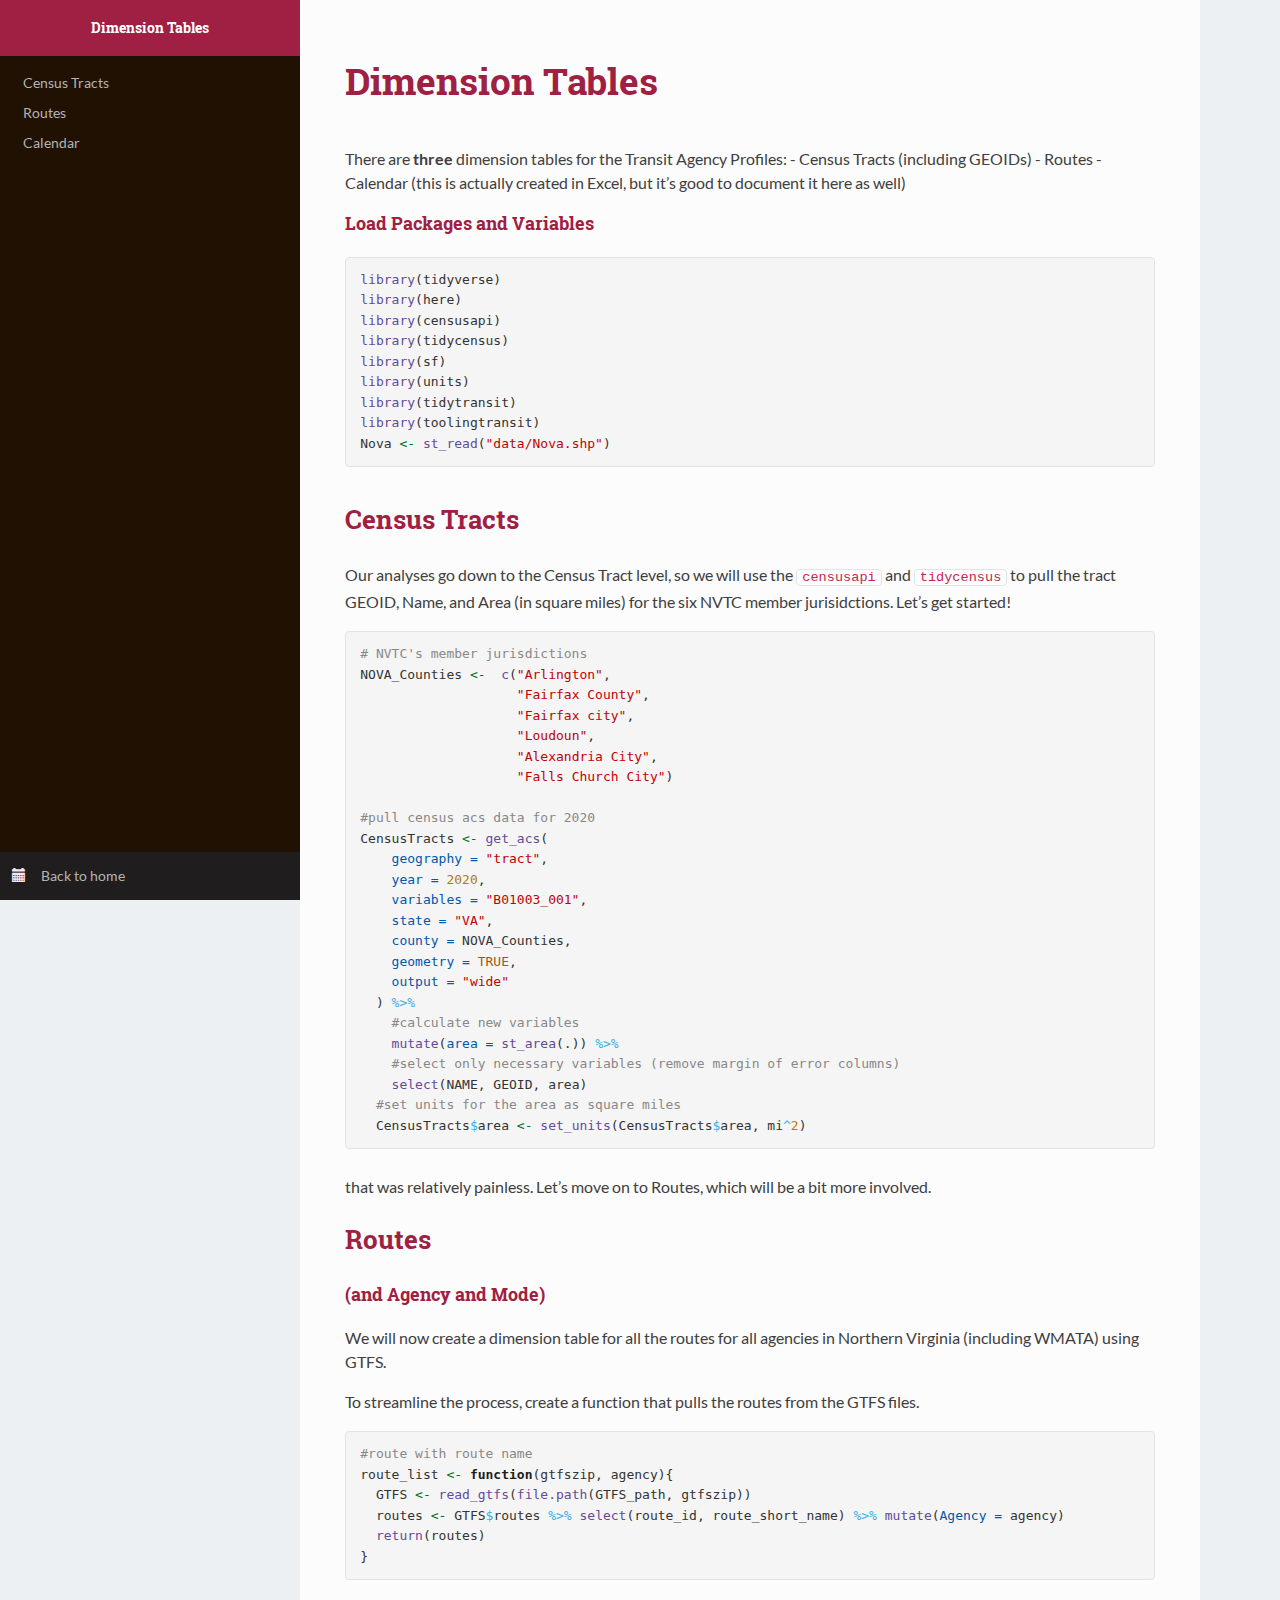
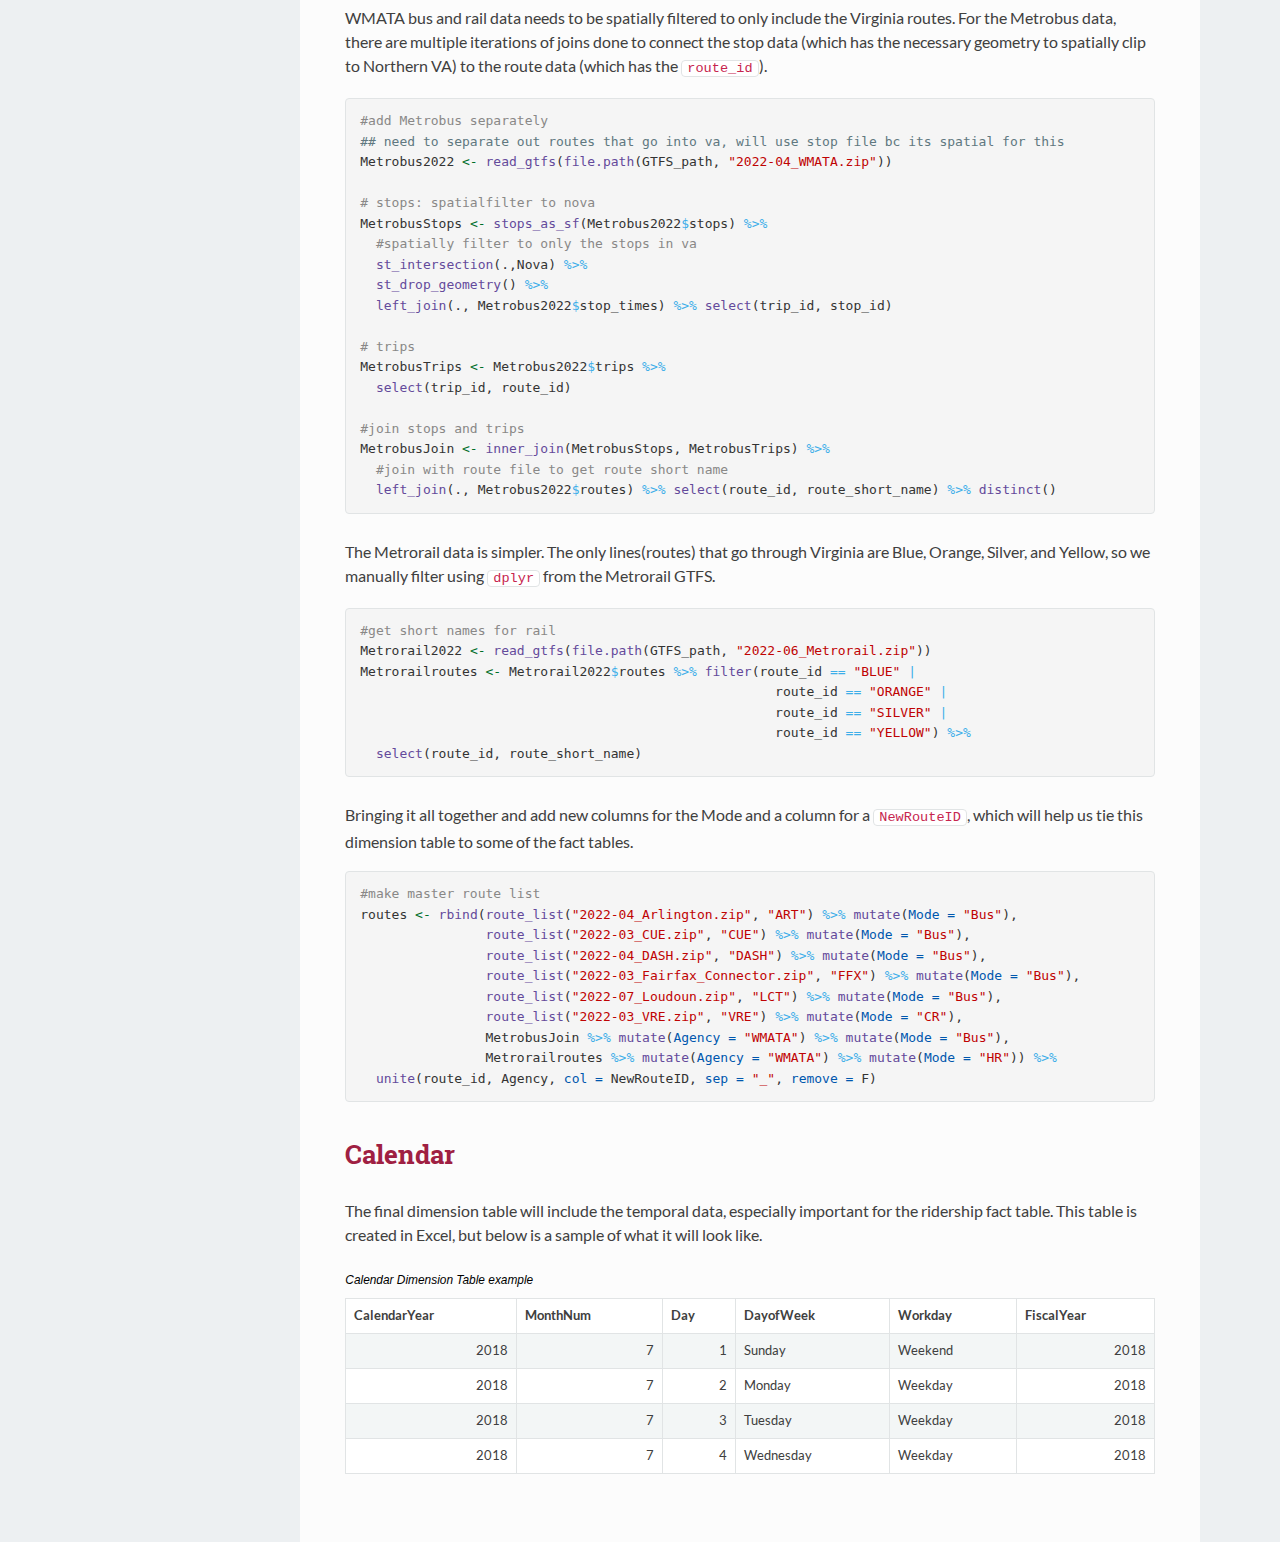
==== docs/Profiles_DimTables.html @ 5d1c33e8 "update documentation for profiles" ====
<!DOCTYPE html>
<html xmlns="http://www.w3.org/1999/xhtml">
  <head>
    <meta charset="utf-8">
    <meta http-equiv="Content-Type" content="text/html; charset=utf-8" />
    <meta name="generator" content="pandoc" />

    
    
    <title>Dimension Tables</title>

        <script src="[data-uri]"></script>
        <script src="[data-uri]"></script>
        <meta name="viewport" content="width=device-width, initial-scale=1" />
        <link href="data:text/css,html%7Bfont%2Dfamily%3Asans%2Dserif%3B%2Dwebkit%2Dtext%2Dsize%2Dadjust%3A100%25%3B%2Dms%2Dtext%2Dsize%2Dadjust%3A100%25%7Dbody%7Bmargin%3A0%7Darticle%2Caside%2Cdetails%2Cfigcaption%2Cfigure%2Cfooter%2Cheader%2Chgroup%2Cmain%2Cmenu%2Cnav%2Csection%2Csummary%7Bdisplay%3Ablock%7Daudio%2Ccanvas%2Cprogress%2Cvideo%7Bdisplay%3Ainline%2Dblock%3Bvertical%2Dalign%3Abaseline%7Daudio%3Anot%28%5Bcontrols%5D%29%7Bdisplay%3Anone%3Bheight%3A0%7D%5Bhidden%5D%2Ctemplate%7Bdisplay%3Anone%7Da%7Bbackground%2Dcolor%3Atransparent%7Da%3Aactive%2Ca%3Ahover%7Boutline%3A0%7Dabbr%5Btitle%5D%7Bborder%2Dbottom%3A1px%20dotted%7Db%2Cstrong%7Bfont%2Dweight%3A700%7Ddfn%7Bfont%2Dstyle%3Aitalic%7Dh1%7Bmargin%3A%2E67em%200%3Bfont%2Dsize%3A2em%7Dmark%7Bcolor%3A%23000%3Bbackground%3A%23ff0%7Dsmall%7Bfont%2Dsize%3A80%25%7Dsub%2Csup%7Bposition%3Arelative%3Bfont%2Dsize%3A75%25%3Bline%2Dheight%3A0%3Bvertical%2Dalign%3Abaseline%7Dsup%7Btop%3A%2D%2E5em%7Dsub%7Bbottom%3A%2D%2E25em%7Dimg%7Bborder%3A0%7Dsvg%3Anot%28%3Aroot%29%7Boverflow%3Ahidden%7Dfigure%7Bmargin%3A1em%2040px%7Dhr%7Bheight%3A0%3B%2Dwebkit%2Dbox%2Dsizing%3Acontent%2Dbox%3B%2Dmoz%2Dbox%2Dsizing%3Acontent%2Dbox%3Bbox%2Dsizing%3Acontent%2Dbox%7Dpre%7Boverflow%3Aauto%7Dcode%2Ckbd%2Cpre%2Csamp%7Bfont%2Dfamily%3Amonospace%2Cmonospace%3Bfont%2Dsize%3A1em%7Dbutton%2Cinput%2Coptgroup%2Cselect%2Ctextarea%7Bmargin%3A0%3Bfont%3Ainherit%3Bcolor%3Ainherit%7Dbutton%7Boverflow%3Avisible%7Dbutton%2Cselect%7Btext%2Dtransform%3Anone%7Dbutton%2Chtml%20input%5Btype%3Dbutton%5D%2Cinput%5Btype%3Dreset%5D%2Cinput%5Btype%3Dsubmit%5D%7B%2Dwebkit%2Dappearance%3Abutton%3Bcursor%3Apointer%7Dbutton%5Bdisabled%5D%2Chtml%20input%5Bdisabled%5D%7Bcursor%3Adefault%7Dbutton%3A%3A%2Dmoz%2Dfocus%2Dinner%2Cinput%3A%3A%2Dmoz%2Dfocus%2Dinner%7Bpadding%3A0%3Bborder%3A0%7Dinput%7Bline%2Dheight%3Anormal%7Dinput%5Btype%3Dcheckbox%5D%2Cinput%5Btype%3Dradio%5D%7B%2Dwebkit%2Dbox%2Dsizing%3Aborder%2Dbox%3B%2Dmoz%2Dbox%2Dsizing%3Aborder%2Dbox%3Bbox%2Dsizing%3Aborder%2Dbox%3Bpadding%3A0%7Dinput%5Btype%3Dnumber%5D%3A%3A%2Dwebkit%2Dinner%2Dspin%2Dbutton%2Cinput%5Btype%3Dnumber%5D%3A%3A%2Dwebkit%2Douter%2Dspin%2Dbutton%7Bheight%3Aauto%7Dinput%5Btype%3Dsearch%5D%7B%2Dwebkit%2Dbox%2Dsizing%3Acontent%2Dbox%3B%2Dmoz%2Dbox%2Dsizing%3Acontent%2Dbox%3Bbox%2Dsizing%3Acontent%2Dbox%3B%2Dwebkit%2Dappearance%3Atextfield%7Dinput%5Btype%3Dsearch%5D%3A%3A%2Dwebkit%2Dsearch%2Dcancel%2Dbutton%2Cinput%5Btype%3Dsearch%5D%3A%3A%2Dwebkit%2Dsearch%2Ddecoration%7B%2Dwebkit%2Dappearance%3Anone%7Dfieldset%7Bpadding%3A%2E35em%20%2E625em%20%2E75em%3Bmargin%3A0%202px%3Bborder%3A1px%20solid%20silver%7Dlegend%7Bpadding%3A0%3Bborder%3A0%7Dtextarea%7Boverflow%3Aauto%7Doptgroup%7Bfont%2Dweight%3A700%7Dtable%7Bborder%2Dspacing%3A0%3Bborder%2Dcollapse%3Acollapse%7Dtd%2Cth%7Bpadding%3A0%7D%40media%20print%7B%2A%2C%3Aafter%2C%3Abefore%7Bcolor%3A%23000%21important%3Btext%2Dshadow%3Anone%21important%3Bbackground%3A0%200%21important%3B%2Dwebkit%2Dbox%2Dshadow%3Anone%21important%3Bbox%2Dshadow%3Anone%21important%7Da%2Ca%3Avisited%7Btext%2Ddecoration%3Aunderline%7Da%5Bhref%5D%3Aafter%7Bcontent%3A%22%20%28%22%20attr%28href%29%20%22%29%22%7Dabbr%5Btitle%5D%3Aafter%7Bcontent%3A%22%20%28%22%20attr%28title%29%20%22%29%22%7Da%5Bhref%5E%3D%22javascript%3A%22%5D%3Aafter%2Ca%5Bhref%5E%3D%22%23%22%5D%3Aafter%7Bcontent%3A%22%22%7Dblockquote%2Cpre%7Bborder%3A1px%20solid%20%23999%3Bpage%2Dbreak%2Dinside%3Aavoid%7Dthead%7Bdisplay%3Atable%2Dheader%2Dgroup%7Dimg%2Ctr%7Bpage%2Dbreak%2Dinside%3Aavoid%7Dimg%7Bmax%2Dwidth%3A100%25%21important%7Dh2%2Ch3%2Cp%7Borphans%3A3%3Bwidows%3A3%7Dh2%2Ch3%7Bpage%2Dbreak%2Dafter%3Aavoid%7D%2Enavbar%7Bdisplay%3Anone%7D%2Ebtn%3E%2Ecaret%2C%2Edropup%3E%2Ebtn%3E%2Ecaret%7Bborder%2Dtop%2Dcolor%3A%23000%21important%7D%2Elabel%7Bborder%3A1px%20solid%20%23000%7D%2Etable%7Bborder%2Dcollapse%3Acollapse%21important%7D%2Etable%20td%2C%2Etable%20th%7Bbackground%2Dcolor%3A%23fff%21important%7D%2Etable%2Dbordered%20td%2C%2Etable%2Dbordered%20th%7Bborder%3A1px%20solid%20%23ddd%21important%7D%7D%40font%2Dface%7Bfont%2Dfamily%3A%27Glyphicons%20Halflings%27%3Bsrc%3Aurl%28data%3Aapplication%2Fvnd%2Ems%2Dfontobject%3Bbase64%2Cn04AAEFNAAACAAIABAAAAAAABQAAAAAAAAABAJABAAAEAExQAAAAAAAAAAIAAAAAAAAAAAEAAAAAAAAAJxJ%[base64]%2FSEdmjKHUbyow8ATBE40IvWA3vTu8LiABDQ%2BpexwUMcm1SMnNryctQSiI1K5ZnbOlXKmnVV5YvRe6RnNMFNCOs1KNVpn6yZhCJkRtVRNzEufeIq7HgSrcx4S8h%2Fv4vnrrKc6oCNxmSk2uKlZQHBii6iKFoH0746ThvkO1kJHlxjrkxs%2BLWORaDQBEtiYJIR5IB9Bi1UyL4Rmr0BNigNkMzlKQmnofBHviqVzUxwdMb3NdCn69hy%2BpRYVKGVS%2F1tnsqv4LL7wCCPZZAZPT4aCShHjHJVNuXbmMrY5LeQaGnvAkXlVrJgKRAUdFjrWEah9XebPeQMj7KS7DIBAFt8ycgC5PLGUOHSE3ErGZCiViNLL5ZARfywnCoZaKQCu6NuFX42AEeKtKUGnr%2FCm2Cy8tpFhBPMW5Fxi4Qm4TkDWh4IWFDClhU2hRWosUWqcKLlgyXB%2BlSHaWaHiWlBAR8SeSgSPCQxdVQgzUixWKSTrIQEbU94viDctkvX%2BVSjJuUmV8L4CXShI11esnp0pjWNZIyxKHS4wVQ2ime1P4RnhvGw0aDN1OLAXGERsB7buFpFGGBAre4QEQR0HOIO5oYH305G%2BKspT%2FFupEGGafCCwxSe6ZUa%2B073rXHnNdVXE6eWvibUS27XtRzkH838mYLMBmYysZTM0EM3A1fbpCBYFccN1B%2FEnCYu%2FTgCGmr7bMh8GfYL%2BBfcLvB0gRagC09w9elfldaIy%2FhNCBLRgBgtCC7jAF63wLSMAfbfAlEggYU0bUA7ACCJmTDpEmJtI78w4%2FBO7dN7JR7J7ZvbYaUbaILSQsRBiF3HGk5fEg6p9unwLvn98r%2BvnsV%2B372uf1xBLq4qU%2F45fTuqaAP%2BpssmCCCTF0mhEow8ZXZOS8D7Q85JsxZ%2BAzok7B7O%2Ff6J8AzYBySZQB%2FQHYUSA%2BEeQhEWiS6AIQzgcsDiER4MjgMBAWDV4AgQ3g1eBgIdweCQmCjJEMkJ%2BPKRWyFHHmg1Wi%2F6xzUgA0LREoKJChwnQa9B%2B5RQZRB3IlBlkAnxyQNaANwHMowzlYSMCBgnbpzvqpl0iTJNCQidDI9ZrSYNIRBhHtUa5YHMHxyGEik9hDE0AKj72AbTCaxtHPUaKZdAZSnQTyjGqGLsmBStCejApUhg4uBMU6mATujEl%2BKdDPbI6Ag4vLr%2BhjY6lbjBeoLKnZl0UZgRX8gTySOeynZVz1wOq7e1hFGYIq%2BMhrGxDLak0PrwYzSXtcuyhXEhwOYofiW%2BEcI%2Fjw8P6IY6ed%2BetAbuqKp5QIapT77LnAe505lMuqL79a0ut4rWexzFttsOsLDy7zvtQzcq3U1qabe7tB0wHWVXji%2BzDbo8x8HyIRUbXnwUcklFv51fvTymiV%2BMXLSmGH9d9%2BaXpD5X6lao41anWGig7IwIdnoBY2ht%2FpO9mClLo4NdXHAsefqWUKlXJkbqPOFhMoR4aiA1BXqhRNbB2Xwi%2B7u%2FjpAoOpKJ0UX24EsrzMfHXViakCNcKjBxuQX8BO0ZqjJ3xXzf%2B61t2VXOSgJ8xu65QKgtN6FibPmPYsXbJRHHqbgATcSZxBqGiDiU4NNNsYBsKD0MIP%2FOfKnlk%2FLkaid%[base64]%2FgFtuW0wR4cgd%2BZKesSV7QkNE2kw6AV4hoIuC02LGmTomyf8PiO6CZzOTLTPQ%2BHW06H%2Btx%2BbQ8LmDYg1pTFrp2oJXgkZTyeRJZM0C8aE2LpFrNVDuhARsN543%2FFV6klQ6Tv1OoZGXLv0igKrl%2FCmJxRmX7JJbJ998VSIPQRyDBICzl4JJlYHbdql30NvYcOuZ7a10uWRrgoieOdgIm4rlq6vNOQBuqESLbXG5lzdJGHw2m0sDYmODXbYGTfSTGRKpssTO95fothJCjUGQgEL4yKoGAF%2F0SrpUDNn8CBgBcSDQByAeNkCXp4S4Ro2Xh4OeaGRgR66PVOsU8bc6TR5%[base64]%2F1SgRCJ1dk4UdBT7OoyuNgLs0oCd8RnrEIb6QdMxT2QjD4zMrJkfgx5aDMcA4orsTtKCqWb%2FVeyceqa5OGSmB28YwH4rFbkQaLoUN8OQQYnD3w2eXpI4ScQfbCUZiJ4yMOIKLyyTc7BQ4uXUw6Ee6%2FxM%2B4Y67ngNBknxIPwuppgIhFcwJyr6EIj%2BLzNj%2FmfR2vhhRlx0BILZoAYruF0caWQ7YxO66UmeguDREAFHYuC7HJviRgVO6ruJH59h%2FC%2FPkgSle8xNzZJULLWq9JMDTE2fjGE146a1Us6PZDGYle6ldWRqn%2FpdpgHKNGrGIdkRK%2BKPETT9nKT6kLyDI8xd9A1FgWmXWRAIHwZ37WyZHOVyCadJEmMVz0MadMjDrPho%2BEIochkVC2xgGiwwsQ6DMv2P7UXqT4x7CdcYGId2BJQQa85EQKmCmwcRejQ9Bm4oATENFPkxPXILHpMPUyWTI5rjNOsIlmEeMbcOCEqInpXACYQ9DDxmFo9vcmsDblcMtg4tqBerNngkIKaFJmrQAPnq1dEzsMXcwjcHdfdCibcAxxA%2Bq%2Fj9m3LM%2FO7WJka4tSidVCjsvo2lQ%2F2ewyoYyXwAYyr2PlRoR5MpgVmSUIrM3PQxXPbgjBOaDQFIyFMJvx3Pc5RSYj12ySVF9fwFPQu2e2KWVoL9q3Ayv3IzpGHUdvdPdrNUdicjsTQ2ISy7QU3DrEytIjvbzJnAkmANXjAFERA0MUoPF3%2F5KFmW14bBNOhwircYgMqoDpUMcDtCmBE82QM2YtdjVLB4kBuKho%2FbcwQdeboqfQartuU3CsCf%2BcXkgYAqp%2F0Ee3RorAZt0AvvOCSI4JICIlGlsV0bsSid%2FNIEALAAzb6HAgyWHBps6xAOwkJIGcB82CxRQq4sJf3FzA70A%2BTRqcqjEMETCoez3mkPcpnoALs0ugJY8kQwrC%[base64]%2FWDHA60cYFaI%2FPjpzquUqdaYGcIq%2BmLez3WLFFCtNBN2QJcrlcoELgiPku5R5dSlJFaCEqEZle1AQzAKC%2B1SotMcBNyQUFuRHRF6OlimSBgjZeTBCwLyc6A%2BP%2FoFRchXTz5ADknYJHxzrJ5pGuIKRQISU6WyKTBBjD8WozmVYWIsto1AS5rxzKlvJu4E%2FvwOiKxRtCWsDM%2BeTHUrmwrCK5BIfMzGkD%2B0Fk5LzBs0jMYXktNDblB06LMNJ09U8pzSLmo14MS0OMjcdrZ31pyQqxJJpRImlSvfYAK8inkYU52QY2FPEVsjoWewpwhRp5yAuNpkqhdb7ku9Seefl2D0B8SMTFD90xi4CSOwwZy9IKkpMtI3FmFUg3%2FkFutpQGNc3pCR7gvC4sgwbupDu3DyEN%2BW6YGLNM21jpB49irxy9BSlHrVDlnihGKHwPrbVFtc%2Bh1rVQKZduxIyojccZIIcOCmhEnC7UkY68WXKQgLi2JCDQkQWJRQuk60hZp0D3rtCTINSeY9Ej2kIKYfGxwOs4j9qMM7fYZiipzgcf7TamnehqdhsiMiCawXnz4xAbyCkLAx5EGbo3Ax1u3dUIKnTxIaxwQTHehPl3V491H0%2BbC5zgpGz7Io%2BmjdhKlPJ01EeMpM7UsRJMi1nGjmJg35i6bQBAAxjO%2FENJubU2mg3ONySEoWklCwdABETcs7ck3jgiuU9pcKKpbgn%2B3YlzV1FzIkB6pmEDOSSyDfPPlQskznctFji0kpgZjW5RZe6x9kYT4KJcXg0bNiCyif%2BpZACCyRMmYsfiKmN9tSO65F0R2OO6ytlEhY5Sj6uRKfFxw0ijJaAx%2Fk3QgnAFSq27%2F2i4GEBA%2BUvTJKK%2F9eISNvG46Em5RZfjTYLdeD8kdXHyrwId%2FDQZUaMCY4gGbke2C8vfjgV%2FY9kkRQOJIn%2FxM9INZSpiBnqX0Q9GlQPpPKAyO5y%2BW5NMPSRdBCUlmuxl40ZfMCnf2Cp044uI9WLFtCi4YVxKjuRCOBWIb4XbIsGdbo4qtMQnNOQz4XDSui7W%2FN6l54qOynCqD3DpWQ%2BmpD7C40D8BZEWGJX3tlAaZBMj1yjvDYKwCJBa201u6nBKE5UE%2B7QSEhCwrXfbRZylAaAkplhBWX50dumrElePyNMRYUrC99UmcSSNgImhFhDI4BXjMtiqkgizUGCrZ8iwFxU6fQ8GEHCFdLewwxYWxgScAYMdMLmcZR6b7rZl95eQVDGVoUKcRMM1ixXQtXNkBETZkVVPg8LoSrdetHzkuM7DjZRHP02tCxA1fmkXKF3VzfN1pc1cv%2F8lbTIkkYpqKM9VOhp65ktYk%2BQ46myFWBapDfyWUCnsnI00QTBQmuFjMZTcd0V2NQ768Fhpby04k2IzNR1wKabuGJqYWwSly6ocMFGTeeI%2BejsWDYgEvr66QgqdcIbFYDNgsm0x9UHY6SCd5%2B7tpsLpKdvhahIDyYmEJQCqMqtCF6UlrE5GXRmbu%[base64]%2FiOmsLtHSWNUWEGk9hScMPShasUA1AcHOtRZlqMeQ0OzYS9vQvYUjOLrzP07BUAFikcJNMi7gIxEw4pL1G54TcmmmoAQ5s7TGWErJZ2Io4yQ0ljRYhL8H5e62oDtLF8aDpnIvZ5R3GWJyAugdiiJW9hQAVTsnCBHhwu7rkBlBX6r3b7ejEY0k5GGeyKv66v%2B6dg7mcJTrWHbtMywbedYqCQ0FPwoytmSWsL8WTtChZCKKzEF7vP6De4x2BJkkniMgSdWhbeBSLtJZR9CTHetK1xb34AYIJ37OegYIoPVbXgJ%2FqDQK%2BbfCtxQRVKQu77WzOoM6SGL7MaZwCGJVk46aImai9fmam%2BWpHG%2B0BtQPWUgZ7RIAlPq6lkECUhZQ2gqWkMYKcYMYaIc4gYCDFHYa2d1nzp3%2BJ1eCBay8IYZ0wQRKGAqvCuZ%2FUgbQPyllosq%2BXtfKIZOzmeJqRazpmmoP%2F76YfkjzV2NlXTDSBYB04SVlNQsFTbGPk1t%2FI4Jktu0XSgifO2ozFOiwd%2F0SssJDn0dn4xqk4GDTTKX73%2FwQyBLdqgJ%2BWx6AQaba3BA9CKEzjtQYIfAsiYamapq80LAamYjinlKXUkxdpIDk0puXUEYzSalfRibAeDAKpNiqQ0FTwoxuGYzRnisyTotdVTclis1LHRQCy%2FqqL8oUaQzWRxilq5Mi0IJGtMY02cGLD69vGjkj3p6pGePKI8bkBv5evq8SjjyU04vJR2cQXQwSJyoinDsUJHCQ50jrFTT7yRdbdYQMB3MYCb6uBzJ9ewhXYPAIZSXfeEQBZZ3GPN3Nbhh%2FwkvAJLXnQMdi5NYYZ5GHE400GS5rXkOZSQsdZgIbzRnF9ueLnsfQ47wHAsirITnTlkCcuWWIUhJSbpM3wWhXNHvt2xUsKKMpdBSbJnBMcihkoDqAd1Zml%2FR4yrzow1Q2A5G%2Bkzo%2FRhRxQS2lCSDRV8LlYLBOOoo1bF4jwJAwKMK1tWLHlu9i0j4Ig8qVm6wE1DxXwAwQwsaBWUg2pOOol2dHxyt6npwJEdLDDVYyRc2D0HbcbLUJQj8gPevQBUBOUHXPrsAPBERICpnYESeu2OHotpXQxRGlCCtLdIsu23MhZVEoJg8Qumj%2FUMMc34IBqTKLDTp76WzL%2FdMjCxK7MjhiGjeYAC%2Fkj%2FjY%2FRde7hpSM1xChrog6yZ7OWTuD56xBJnGFE%2BpT2ElSyCnJcwVzCjkqeNLfMEJqKW0G7OFIp0G%2B9mh50I9o8k1tpCY0xYqFNIALgIfc2me4n1bmJnRZ89oepgLPT0NTMLNZsvSCZAc3TXaNB07vail36%2FdBySis4m9%2FDR8izaLJW6bWCkVgm5T%2Bius3ZXq4xI%2BGnbveLbdRwF2mNtsrE0JjYc1AXknCOrLSu7Te%2Fr4dPYMCl5qtiHNTn%2BTPbh1jCBHH%2BdMJNhwNgs3nT%2BOhQoQ0vYif56BMG6WowAcHR3DjQolxLzyVekHj00PBAaW7IIAF1EF%2BuRIWyXjQMAs2chdpaKPNaB%2BkSezYt0%2BCA04sOg5vx8Fr7Ofa9sUv87h7SLAUFSzbetCCZ9pmyLt6l6%2FTzoA1%2FZBG9bIUVHLAbi%2FkdBFgYGyGwRQGBpkqCEg2ah9UD6EedEcEL3j4y0BQQCiExEnocA3SZboh%2Bepgd3YsOkHskZwPuQ5OoyA0fTA5AXrHcUOQF%2BzkJHIA7PwCDk1gGVmGUZSSoPhNf%2BTklauz98QofOlCIQ%2FtCD4dosHYPqtPCXB3agggQQIqQJsSkB%2Bqn0rkQ1toJjON%2FOtCIB9RYv3PqRA4C4U68ZMlZn6BdgEvi2ziU%2BTQ6NIw3ej%2BAtDwMGEZk7e2IjxUWKdAxyaw9OCwSmeADTPPleyk6UhGDNXQb%2B%2BW6Uk4q6F7%2Frg6WVTo82IoCxSIsFDrav4EPHphD3u4hR53WKVvYZUwNCCeM4PMBWzK%2BEfIthZOkuAwPo5C5jgoZgn6dUdvx5rIDmd58cXXdKNfw3l%2BwM2UjgrDJeQHhbD7HW2QDoZMCujgIUkk5Fg8VCsdyjOtnGRx8wgKRPZN5dR0zPUyfGZFVihbFRniXZFOZGKPnEQzU3AnD1KfR6weHW2XS6KbPJxUkOTZsAB9vTVp3Le1F8q5l%2BDMcLiIq78jxAImD2pGFw0VHfRatScGlK6SMu8leTmhUSMy8Uhdd6xBiH3Gdman4tjQGLboJfqz6fL2WKHTmrfsKZRYX6BTDjDldKMosaSTLdQS7oDisJNqAUhw1PfTlnacCO8vl8706Km1FROgLDmudzxg%2BEWTiArtHgLsRrAXYWdB0NmToNCJdKm0KWycZQqb%2BMw76Qy29iQ5up%2FX7oyw8QZ75kP5F6iJAJz6KCmqxz8fEa%2FxnsMYcIO%2FvEkGRuMckhr4rIeLrKaXnmIzlNLxbFspOphkcnJdnz%2FChp%2FVlpj2P7jJQmQRwGnltkTV5dbF9fE3%2FfxoSqTROgq9wFUlbuYzYcasE0ouzBo%2BdDCDzxKAfhbAZYxQiHrLzV2iVexnDX%2FQnT1fsT%2Fxuhu1ui5qIytgbGmRoQkeQooO8eJNNZsf0iALur8QxZFH0nCMnjerYQqG1pIfjyVZWxhVRznmmfLG00BcBWJE6hzQWRyFknuJnXuk8A5FRDCulwrWASSNoBtR%2BCtGdkPwYN2o7DOw%2FVGlCZPusRBFXODQdUM5zeHDIVuAJBLqbO%2Ff9Qua%2BpDqEPk230Sob9lEZ8BHiCorjVghuI0lI4JDgHGRDD%2FprQ84B1pVGkIpVUAHCG%2Biz3Bn3qm2AVrYcYWhock4jso5%2BJ7HfHVj4WMIQdGctq3psBCVVzupQOEioBGA2Bk%2BUILT7%2BVoX5mdxxA5fS42gISQVi%2FHTzrgMxu0fY6hE1ocUwwbsbWcezrY2n6S8%2F6cxXkOH4prpmPuFoikTzY7T85C4T2XYlbxLglSv2uLCgFv8Quk%2FwdesUdWPeHYIH0R729JIisN9Apdd4eB10aqwXrPt%2BSu9mA8k8n1sjMwnfsfF2j3jMUzXepSHmZ%2FBfqXvzgUNQQWOXO8YEuFBh4QTYCkOAPxywpYu1VxiDyJmKVcmJPGWk%2Fgc3Pov02StyYDahwmzw3E1gYC9wkupyWfDqDSUMpCTH5e5N8B%2F%2FlHiMuIkTNw4USHrJU67bjXGqNav6PBuQSoqTxc8avHoGmvqNtXzIaoyMIQIiiUHIM64cXieouplhNYln7qgc4wBVAYR104kO%2BCvKqsg4yIUlFNThVUAKZxZt1XA34h3TCUUiXVkZ0w8Hh2R0Z5L0b4LZvPd%2Fp1gi%2F07h8qfwHrByuSxglc9cI4QIg2oqvC%2Fqm0i7tjPLTgDhoWTAKDO2ONW5oe%2B%2FeKB9vZB8K6C25yCZ9RFVMnb6NRdRjyVK57CHHSkJBfnM2%2Fj4ODUwRkqrtBBCrDsDpt8jhZdXoy%2F1BCqw3sSGhgGGy0a5Jw6BP%2FTExoCmNFYjZl248A0osgPyGEmRA%2BfAsqPVaNAfytu0vuQJ7rk3J4kTDTR2AlCHJ5cls26opZM4w3jMULh2YXKpcqGBtuleAlOZnaZGbD6DHzMd6i2oFeJ8z9XYmalg1Szd%2FocZDc1C7Y6vcALJz2lYnTXiWEr2wawtoR4g3jvWUU2Ngjd1cewtFzEvM1NiHZPeLlIXFbBPawxNgMwwAlyNSuGF3zizVeOoC9bag1qRAQKQE%2FEZBWC2J8mnXAN2aTBboZ7HewnObE8CwROudZHmUM5oZ%2FUgd%2FJZQK8lvAm43uDRAbyW8gZ%2BZGq0EVerVGUKUSm%2FIdn8AQHdR4m7bue88WBwft9mSCeMOt1ncBwziOmJYI2ZR7ewNMPiCugmSsE4EyQ%2BQATJG6qORMGd4snEzc6B4shPIo4G1T7PgSm8PY5eUkPdF8JZ0VBtadbHXoJgnEhZQaODPj2gpODKJY5Yp4DOsLBFxWbvXN755KWylJm%2BoOd4zEL9Hpubuy2gyyfxh8oEfFutnYWdfB8PdESLWYvSqbElP9qo3u6KTmkhoacDauMNNjj0oy40DFV7Ql0aZj77xfGl7TJNHnIwgqOkenruYYNo6h724%2BzUQ7%2BvkCpZB%2BpGA562hYQiDxHVWOq0oDQl%2FQsoiY%2BcuI7iWq%2FZIBtHcXJ7kks%2Bh2fCNUPA82BzjnqktNts%2BRLdk1VSu%2BtqEn7QZCCsvEqk6FkfiOYkrsw092J8jsfIuEKypNjLxrKA9kiA19mxBD2suxQKCzwXGws7kEJvlhUiV9tArLIdZW0IORcxEzdzKmjtFhsjKy%2F44XYXdI5noQoRcvjZ1RMPACRqYg2V1%2BOwOepcOknRLLFdYgTkT5UApt%2FJhLM3jeFYprZV%2BZow2g8fP%2BU68hkKFWJj2yBbKqsrp25xkZX1DAjUw52IMYWaOhab8Kp05VrdNftqwRrymWF4OQSjbdfzmRZirK8FMJELEgER2PHjEAN9pGfLhCUiTJFbd5LBkOBMaxLr%2FA1SY9dXFz4RjzoU9ExfJCmx%2FI9FKEGT3n2cmzl2X42L3Jh%2BAbQq6sA%2BSs1kitoa4TAYgKHaoybHUDJ51oETdeI%2F9ThSmjWGkyLi5QAGWhL0BG1UsTyRGRJOldKBrYJeB8ljLJHfATWTEQBXBDnQexOHTB%2BUn44zExFE4vLytcu5NwpWrUxO%2F0ZICUGM7hGABXym0V6ZvDST0E370St9MIWQOTWngeoQHUTdCJUP04spMBMS8LSker9cReVQkULFDIZDFPrhTzBl6sed9wcZQTbL%2BBDqMyaN3RJPh%2Fanbx%2BIv%2BqgQdAa3M9Z5JmvYlh4qop%2BHo1F1W5gbOE9YKLgAnWytXElU4G8GtW47lhgFE6gaSs%2Bgs37sFvi0PPVvA5dnCBgILTwoKd%2F%2BDoL9F6inlM7H4rOTzD79KJgKlZO%2FZgt22UsKhrAaXU5ZcLrAglTVKJEmNJvORGN1vqrcfSMizfpsgbIe9zno%2BgBoKVXgIL%2FVI8dB1O5o%2FR3Suez%2FgD7M781ShjKpIIORM%2FnxG%2BjjhhgPwsn2IoXsPGPqYHXA63zJ07M2GPEykQwJBYLK808qYxuIew4frk52nhCsnCYmXiR6CuapvE1IwRB4%2FQftDbEn%2BAucIr1oxrLabRj9q4ae0%2BfXkHnteAJwXRbVkR0mctVSwEbqhJiMSZUp9DNbEDMmjX22m3ABpkrPQQTP3S1sib5pD2VRKRd%2BeNAjLYyT0hGrdjWJZy24OYXRoWQAIhGBZRxuBFMjjZQhpgrWo8SiFYbojcHO8V5DyscJpLTHyx9Fimassyo5U6WNtquUMYgccaHY5amgR3PQzq3ToNM5ABnoB9kuxsebqmYZm0R9qxJbFXCQ1UPyFIbxoUraTJFDpCk0Wk9GaYJKz%2F6oHwEP0Q14lMtlddQsOAU9zlYdMVHiT7RQP3XCmWYDcHCGbVRHGnHuwzScA0BaSBOGkz3lM8CArjrBsyEoV6Ys4qgDK3ykQQPZ3hCRGNXQTNNXbEb6tDiTDLKOyMzRhCFT%2BmAUmiYbV3YQVqFVp9dorv%2BTsLeCykS2b5yyu8AV7IS9cxcL8z4Kfwp%2BxJyYLv1OsxQCZwTB4a8BZ%2F5EdxTBJthApqyfd9u3ifr%2FWILTqq5VqgwMT9SOxbSGWLQJUUWCVi4k9tho9nEsbUh7U6NUsLmkYFXOhZ0kmamaJLRNJzSj%2Fqn4Mso6zb6iLLBXoaZ6AqeWCjHQm2lztnejYYM2eubnpBdKVLORZhudH3JF1waBJKA9%2BW8EhMj3Kzf0L4vi4k6RoHh3Z5YgmSZmk6ns4fjScjAoL8GoOECgqgYEBYUGFVO4FUv4%2FYtowhEmTs0vrvlD%2FCrisnoBNDAcUi%2FteY7OctFlmARQzjOItrrlKuPO6E2Ox93L4O%2F4DcgV%2FdZ7qR3VBwVQxP1GCieA4RIpweYJ5FoYrHxqRBdJjnqbsikA2Ictbb8vE1GYIo9dacK0REgDX4smy6GAkxlH1yCGGsk%2BtgiDhNKuKu3yNrMdxafmKTF632F8Vx4BNK57GvlFisrkjN9WDAtjsWA0ENT2e2nETUb%2Fn7qwhvGnrHuf5bX6Vh%2Fn3xffU3PeHdR%2BFA92i6ufT3AlyAREoNDh6chiMWTvjKjHDeRhOa9YkOQRq1vQXEMppAQVwHCuIcV2g5rBn6GmZZpTR7vnSD6ZmhdSl176gqKTXu5E%2BYbfL0adwNtHP7dT7t7b46DVZIkzaRJOM%2BS6KcrzYVg%2BT3wSRFRQashjfU18NutrKa%2F7PXbtuJvpIjbgPeqd%2BpjmRw6YKpnANFSQcpzTZgpSNJ6J7uiagAbir%2F8tNXJ%2FOsOnRh6iuIexxrmkIneAgz8QoLmiaJ8sLQrELVK2yn3wOHp57BAZJhDZjTBzyoRAuuZ4eoxHruY1pSb7qq79cIeAdOwin4GdgMeIMHeG%2BFZWYaiUQQyC5b50zKjYw97dFjAeY2I4Bnl105Iku1y0lMA1ZHolLx19uZnRdILcXKlZGQx%2FGdEqSsMRU1BIrFqRcV1qQOOHyxOLXEGcbRtAEsuAC2V4K3p5mFJ22IDWaEkk9ttf5Izb2LkD1MnrSwztXmmD%2FQi%2FEmVEFBfiKGmftsPwVaIoZanlKndMZsIBOskFYpDOq3QUs9aSbAAtL5Dbokus2G4%2FasthNMK5UQKCOhU97oaOYNGsTah%2BjfCKsZnTRn5TbhFX8ghg8CBYt%2FBjeYYYUrtUZ5jVij%2Fop7V5SsbA4mYTOwZ46hqdpbB6Qvq3AS2HHNkC15pTDIcDNGsMPXaBidXYPHc6PJAkRh29Vx8KcgX46LoUQBhRM%2B3SW6Opll%2FwgxxsPgKJKzr5QCmwkUxNbeg6Wj34SUnEzOemSuvS2OetRCO8Tyy%2BQbSKVJcqkia%2BGvDefFwMOmgnD7h81TUtMn%2BmRpyJJ349HhAnoWFTejhpYTL9G8N2nVg1qkXBeoS9Nw2fB27t7trm7d%2FQK7Cr4uoCeOQ7%2F8JfKT77KiDzLImESHw%2F0wf73QeHu74hxv7uihi4fTX%2BXEwAyQG3264dwv17aJ5N335Vt9sdrAXhPOAv8JFvzqyYXwfx8WYJaef1gMl98JRFyl5Mv5Uo%2FoVH5ww5OzLFsiTPDns7fS6EURSSWd%2F92BxMYQ8sBaH%2Bj%2BwthQPdVgDGpTfi%2BJQIWMD8xKqULliRH01rTeyF8x8q%2FGBEEEBrAJMPf25UQwi0b8tmqRXY7kIvNkzrkvRWLnxoGYEJsz8u4oOyMp8cHyaybb1HdMCaLApUE%2B%2F7xLIZGP6H9xuSEXp1zLIdjk5nBaMuV%2FyTDRRP8Y2ww5RO6d2D94o%2B6ucWIqUAvgHIHXhZsmDhjVLczmZ3ca0Cb3PpKwt2UtHVQ0BgFJsqqTsnzZPlKahRUkEu4qmkJt%2Bkqdae76ViWe3STan69yaF9%2BfESD2lcQshLHWVu4ovItXxO69bqC5p1nZLvI8NdQB9s9UNaJGlQ5mG947ipdDA0eTIw%2FA1zEdjWquIsQXXGIVEH0thC5M%2BW9pZe7IhAVnPJkYCCXN5a32HjN6nsvokEqRS44tGIs7s2LVTvcrHAF%2BRVmI8L4HUYk4x%2B67AxSMJKqCg8zrGOgvK9kNMdDrNiUtSWuHFpC8%2Fp5qIQrEo%2FH%2B1l%2F0cAwQ2nKmpWxKcMIuHY44Y6DlkpO48tRuUGBWT0FyHwSKO72Ud%2BtJUfdaZ4CWNijzZtlRa8%2BCkmO%2FEwHYfPZFU%2FhzjFWH7vnzHRMo%2BaF9u8qHSAiEkA2HjoNQPEwHsDKOt6hOoK3Ce%2F%2B%2F9boMWDa44I6FrQhdgS7OnNaSzwxWKZMcyHi6LN4WC6sSj0qm2PSOGBTvDs%2FGWJS6SwEN%2FULwpb4LQo9fYjUfSXRwZkynUazlSpvX9e%2BG2zor8l%2BYaMxSEomDdLHGcD6YVQPegTaA74H8%2BV4WvJkFUrjMLGLlvSZQWvi8%2FQA7yzQ8GPno%2F%2F5SJHRP%2FOqKObPCo81s%2F%2B6WgLqykYpGAgQZhVDEBPXWgU%2FWzFZjKUhSFInufPRiMAUULC6T11yL45ZrRoB4DzOyJShKXaAJIBS9wzLYIoCEcJKQW8GVCx4fihqJ6mshBUXSw3wWVj3grrHQlGNGhIDNNzsxQ3M%2BGWn6ASobIWC%2BLbYOC6UpahVO13Zs2zOzZC8z7FmA05JhUGyBsF4tsG0drcggIFzgg%2Fkpf3%2BCnAXKiMgIE8Jk%2FMhpkc8DUJEUzDSnWlQFme3d0sHZDrg7LavtsEX3cHwjCYA17pMTfx8Ajw9hHscN67hyo%2BRJQ4458RmPywXykkVcW688oVUrQhahpPRvTWPnuI0B%2BSkQu7dCyvLRyFYlC1LG1gRCIvn3rwQeINzZQC2KXq31FaR9UmVV2QeGVqBHjmE%2BVMd3b1fhCynD0pQNhCG6%2FWCDbKPyE7NRQzL3BzQAJ0g09aUzcQA6mUp9iZFK6Sbp%2FYbHjo%2B%2B7%2FWj8S4YNa%2BZdqAw1hDrKWFXv9%2BzaXpf8ZTDSbiqsxnwN%2FCzK5tPkOr4tRh2kY3Bn9JtalbIOI4b3F7F1vPQMfoDcdxMS8CW9m%2FNCW%2FHILTUVWQIPiD0j1A6bo8vsv6P1hCESl2abrSJWDrq5sSzUpwoxaCU9FtJyYH4QFMxDBpkkBR6kn0LMPO%2B5EJ7Z6bCiRoPedRZ%2FP0SSdii7ZnPAtVwwHUidcdyspwncz5uq6vvm4IEDbJVLUFCn%2FLvIHfooUBTkFO130FC7CmmcrKdgDJcid9mvVzsDSibOoXtIf9k6ABle3PmIxejodc4aob0QKS432srrCMndbfD454q52V01G4q913mC5HOsTzWF4h2No1av1VbcUgWAqyoZl%2B11PoFYnNv2HwAODeNRkHj%2B8SF1fcvVBu6MrehHAZK1Gm69ICcTKizykHgGFx7QdowTVAsYEF2tVc0Z6wLryz2FI1sc5By2znJAAmINndoJiB4sfPdPrTC8RnkW7KRCwxC6YvXg5ahMlQuMpoCSXjOlBy0Kij%2BbsCYPbGp8BdCBiLmLSAkEQRaieWo1SYvZIKJGj9Ur%2FeWHjiB7SOVdqMAVmpBvfRiebsFjger7DC%2B8kRFGtNrTrnnGD2GAJb8rQCWkUPYHhwXsjNBSkE6lGWUj5QNhK0DMNM2l%2BkXRZ0KLZaGsFSIdQz%2FHXDxf3%2FTE30%2BDgBKWGWdxElyLccJfEpjsnszECNoDGZpdwdRgCixeg9L4EPhH%2BRptvRMVRaahu4cySjS3P5wxAUCPkmn%2BrhyASpmiTaiDeggaIxYBmtLZDDhiWIJaBgzfCsAGUF1Q1SFZYyXDt9skCaxJsxK2Ms65dmdp5WAZyxik%2FzbrTQk5KmgxCg%2Ff45L0jywebOWUYFJQAJia7XzCV0x89rpp%2Ff3AVWhSPyTanqmik2SkD8A3Ml4NhIGLAjBXtPShwKYfi2eXtrDuKLk4QlSyTw1ftXgwqA2jUuopDl%2B5tfUWZNwBpEPXghzbBggYCw%2Fdhy0ntds2yeHCDKkF%2FYxQjNIL%2FF%2F37jLPHCKBO9ibwYCmuxImIo0ijV2Wbg3kSN2psoe8IsABv3RNFaF9uMyCtCYtqcD%2BqNOhwMlfARQUdJ2tUX%2BMNJqOwIciWalZsmEjt07tfa8ma4cji9sqz%2BQ9hWfmMoKEbIHPOQORbhQRHIsrTYlnVTNvcq1imqmmPDdVDkJgRcTgB8Sb6epCQVmFZe%2BjGDiNJQLWnfx%2BdrTKYjm0G8yH0ZAGMWzEJhUEQ4Maimgf%2Fbkvo8PLVBsZl152y5S8%2BHRDfZIMCbYZ1WDp4yrdchOJw8k6R%2B%2F2pHmydK4NIK2PHdFPHtoLmHxRDwLFb7eB%2BM4zNZcB9NrAgjVyzLM7xyYSY13ykWfIEEd2n5%2FiYp3ZdrCf7fL%2Ben%2BsIJu2W7E30MrAgZBD1rAAbZHPgeAMtKCg3NpSpYQUDWJu9bT3V7tOKv%2BNRiJc8JAKqqgCA%2FPNRBR7ChpiEulyQApMK1AyqcWnpSOmYh6yLiWkGJ2mklCSPIqN7UypWj3dGi5MvsHQ87MrB4VFgypJaFriaHivwcHIpmyi5LhNqtem4q0n8awM19Qk8BOS0EsqGscuuydYsIGsbT5GHnERUiMpKJl4ON7qjB4fEqlGN%2FhCky89232UQCiaeWpDYCJINXjT6xl4Gc7DxRCtgV0i1ma4RgWLsNtnEBRQFqZggCLiuyEydmFd7WlogpkCw5G1x4ft2psm3KAREwVwr1Gzl6RT7FDAqpVal34ewVm3VH4qn5mjGj%2BbYL1NgfLNeXDwtmYSpwzbruDKpTjOdgiIHDVQSb5%2FzBgSMbHLkxWWgghIh9QTFSDILixVwg0Eg1puooBiHAt7DzwJ7m8i8%2Fi%2BjHvKf0QDnnHVkVTIqMvIQImOrzCJwhSR7qYB5gSwL6aWL9hERHCZc4G2%2BJrpgHNB8eCCmcIWIQ6rSdyPCyftXkDlErUkHafHRlkOIjxGbAktz75bnh50dU7YHk%2BMz7wwstg6RFZb%2BTZuSOx1qqP5C66c0mptQmzIC2dlpte7vZrauAMm%2F7RfBYkGtXWGiaWTtwvAQiq2oD4YixPLXE2khB2FRaNRDTk%2B9sZ6K74Ia9VntCpN4BhJGJMT4Z5c5FhSepRCRWmBXqx%2BwhVZC4me4saDs2iNqXMuCl6iAZflH8fscC1sTsy4PHeC%2BXYuqMBMUun5YezKbRKmEPwuK%2BCLzijPEQgfhahQswBBLfg%[base64]%2BRCMlDDbElcjaROLDoualmUIQ88Kekk3iM4OQrADcxi3rJguS4MOIBIgKgXrjd1WkbCdqxJk%2F4efRIFsavZA7KvvJQqp3Iid5Z0NFc5aiMRzGN3vrpBzaMy4JYde3wr96PjN90AYOIbyp6T4zj8LoE66OGcX1Ef4Z3KoWLAUF4BTg7ug%2FAbkG5UNQXAMkQezujSHeir2uTThgd3gpyzDrbnEdDRH2W7U6PeRvBX1ZFMP5RM%2BZu6UUZZD8hDPHldVWntTCNk7To8IeOW9yn2wx0gmurwqC60AOde4r3ETi5pVMSDK8wxhoGAoEX9NLWHIR33VbrbMveii2jAJlrxwytTHbWNu8Y4N8vCCyZjAX%2FpcsfwXbLze2%2BD%2Bu33OGBoJyAAL3jn3RuEcdp5If8O%2Ba4NKWvxOTyDltG0IWoHhwVGe7dKkCWFT%2B%2Btm%2BhaBCikRUUMrMhYKZJKYoVuv%2FbsJzO8DwfVIInQq3g3BYypiz8baogH3r3GwqCwFtZnz4xMjAVOYnyOi5HWbFA8n0qz1OjSpHWFzpQOpvkNETZBGpxN8ybhtqV%2FDMUxd9uFZmBfKXMCn%2FSqkWJyKPnT6lq%2B4zBZni6fYRByJn6OK%2BOgPBGRAJluwGSk4wxjOOzyce%2FPKODwRlsgrVkdcsEiYrqYdXo0Er2GXi2GQZd0tNJT6c9pK1EEJG1zgDJBoTVuCXGAU8BKTvCO%2FcEQ1Wjk3Zzuy90JX4m3O5IlxVFhYkSUwuQB2up7jhvkm%2BbddRQu5F9s0XftGEJ9JSuSk%2BZachCbdU45fEqbugzTIUokwoAKvpUQF%2FCvLbWW5BNQFqFkJg2f30E%2F48StNe5QwBg8zz3YAJ82FZoXBxXSv4QDooDo79NixyglO9AembuBcx5Re3CwOKTHebOPhkmFC7wNaWtoBhFuV4AkEuJ0J%2B1pT0tLkvFVZaNzfhs%2FKd3%2BA9YsImlO4XK4vpCo%2FelHQi%2F9gkFg07xxnuXLt21unCIpDV%2BbbRxb7FC6nWYTsMFF8%2B1LUg4JFjVt3vqbuhHmDKbgQ4e%2BRGizRiO8ky05LQGMdL2IKLSNar0kNG7lHJMaXr5mLdG3nykgj6vB%2FKVijd1ARWkFEf3yiUw1v%2FWaQivVUpIDdSNrrKbjO5NPnxz6qTTGgYg03HgPhDrCFyYZTi3XQw3HXCva39mpLNFtz8AiEhxAJHpWX13gCTAwgm9YTvMeiqetdNQv6IU0hH0G%2BZManTqDLPjyrOse7WiiwOJCG%[base64]%2F6gQKuihPtiUtlCQVPohUgzfezTg8o1b3n9pNZeco1QucaoXe40Fa5JYhqdTspFmxGtW9h5ezLFZs3j%2FN46f%2BS2rjYNC2JySXrnSAFhvAkz9a5L3pza8eYKHNoPrvBRESpxYPJdKVUxBE39nJ1chrAFpy4MMkf0qKgYALctGg1DQI1kIymyeS2AJNT4X240d3IFQb%2F0jQbaHJ2YRK8A%2Bls6WMhWmpCXYG5jqapGs5%2FeOJErxi2%2F2KWVHiPellTgh%2FfNl%2F2KYPKb7DUcAg%2BmCOPQFCiU9Mq%2FWLcU1xxC8aLePFZZlE%2BPCLzf7ey46INWRw2kcXySR9FDgByXzfxiNKwDFbUSMMhALPFSedyjEVM5442GZ4hTrsAEvZxIieSHGSgkwFh%2FnFNdrrFD4tBH4Il7fW6ur4J8Xaz7RW9jgtuPEXQsYk7gcMs2neu3zJwTyUerHKSh1iTBkj2YJh1SSOZL5pLuQbFFAvyO4k1Hxg2h99MTC6cTUkbONQIAnEfGsGkNFWRbuRyyaEZInM5pij73EA9rPIUfU4XoqQpHT9THZkW%2BoKFLvpyvTBMM69tN1Ydwv1LIEhHsC%2BueVG%2Bw%2BkyCPsvV3erRikcscHjZCkccx6VrBkBRusTDDd8847GA7p2Ucy0y0HdSRN6YIBciYa4vuXcAZbQAuSEmzw%2BH%2FAuOx%2BaH%2BtBL88H57D0MsqyiZxhOEQkF%2F8DR1d2hSPMj%2FsNOa5rxcUnBgH8ictv2J%2Bcb4BA4v3MCShdZ2vtK30vAwkobnEWh7rsSyhmos3WC93Gn9C4nnAd%2FPjMMtQfyDNZsOPd6XcAsnBE%2FmRHtHEyJMzJfZFLE9OvQa0i9kUmToJ0ZxknTgdl%2FXPV8xoh0K7wNHHsnBdvFH3sv52lU7UFteseLG%2FVanIvcwycVA7%2BBE1Ulyb20BvwUWZcMTKhaCcmY3ROpvonVMV4N7yBXTL7IDtHzQ4CCcqF66LjF3xUqgErKzolLyCG6Kb7irP%2FMVTCCwGRxfrPGpMMGvPLgJ881PHMNMIO09T5ig7AzZTX%2F5PLlwnJLDAPfuHynSGhV4tPqR3gJ4kg4c06c%2FF1AcjGytKm2Yb5jwMotF7vro4YDLWlnMIpmPg36NgAZsGA0W1spfLSue4xxat0Gdwd0lqDBOgIaMANykwwDKejt5YaNtJYIkrSgu0KjIg0pznY0SCd1qlC6R19g97UrWDoYJGlrvCE05J%2F5wkjpkre727p5PTRX5FGrSBIfJqhJE%2FIS876PaHFkx9pGTH3oaY3jJRvLX9Iy3Edoar7cFvJqyUlOhAEiOSAyYgVEGkzHdug%2BoRHIEOXAExMiTSKU9A6nmRC8mp8iYhwWdP2U%[base64]%2FBQQp1sWlNolpIu4ekxUTBV7NmxOFKEBmmN%2BnA7pvF78%2FRII5ZHA09OAiE%2F66MF6HQ%2BqVEJCHxwymukkNvzqHEh52dULPbVasfQMgTDyBZzx4007YiKdBuUauQOt27Gmy8ISclPmEUCIcuLbkb1mzQSqIa3iE0PJh7UMYQbkpe%2BhXjTJKdldyt2mVPwywoODGJtBV1lJTgMsuSQBlDMwhEKIfrvsxGQjHPCEfNfMAY2oxvyKcKPUbQySkKG6tj9AQyEW3Q5rpaDJ5Sns9ScLKeizPRbvWYAw4bXkrZdmB7CQopCH8NAmqbuciZChHN8lVGaDbCnmddnqO1PQ4ieMYfcSiBE5zzMz%2BJV%2F4eyzrzTEShvqSGzgWimkNxLvUj86iAwcZuIkqdB0VaIB7wncLRmzHkiUQpPBIXbDDLHBlq7vp9xwuC9AiNkIptAYlG7Biyuk8ILdynuUM1cHWJgeB%2BK3wBP%2FineogxkvBNNQ4AkW0hvpBOQGFfeptF2YTR75MexYDUy7Q%2F9uocGsx41O4IZhViw%2F2FvAEuGO5g2kyXBUijAggWM08bRhXg5ijgMwDJy40QeY%2FcQpUDZiIzmvskQpO5G1zyGZA8WByjIQU4jRoFJt56behxtHUUE%2Fom7Rj2psYXGmq3llVOCgGYKNMo4pzwntITtapDqjvQtqpjaJwjHmDzSVGLxMt12gEXAdLi%2FcaHSM3FPRGRf7dB7YC%2BcD2ho6oL2zGDCkjlf%2FDFoQVl8GS%2F56wur3rdV6ggtzZW60MRB3g%2BU1W8o8cvqIpMkctiGVMzXUFI7FacFLrgtdz4mTEr4aRAaQ2AFQaNeG7GX0yOJgMRYFziXdJf24kg%2FgBQIZMG%2FYcPEllRTVNoDYR6oSJ8wQNLuihfw81UpiKPm714bZX1KYjcXJdfclCUOOpvTxr9AAJevTY4HK%2FG7F3mUc3GOAKqh60zM0v34v%2BELyhJZqhkaMA8UMMOU90f8RKEJFj7EqepBVwsRiLbwMo1J2zrE2UYJnsgIAscDmjPjnzI8a719Wxp757wqmSJBjXowhc46QN4RwKIxqEE6E5218OeK7RfcpGjWG1jD7qND%2B%2FGTk6M56Ig4yMsU6LUW1EWE%2BfIYycVV1thldSlbP6ltdC01y3KUfkobkt2q01YYMmxpKRvh1Z48uNKzP%2FIoRIZ%2FF6buOymSnW8gICitpJjKWBscSb9JJKaWkvEkqinAJ2kowKoqkqZftRqfRQlLtKoqvTRDi2vg%2FRrPD%2Fd3a09J8JhGZlEkOM6znTsoMCsuvTmywxTCDhw5dd0GJOHCMPbsj3QLkTE3MInsZsimDQ3HkvthT7U9VA4s6G07sID0FW4SHJmRGwCl%2BMu4xf0ezqeXD2PtPDnwMPo86sbwDV%2B9PWcgFcARUVYm3hrFQrHcgMElFGbSM2A1zUYA3baWfheJp2AINmTJLuoyYD%2FOwA4a6V0ChBN97E8YtDBerUECv0u0TlxR5yhJCXvJxgyM73Bb6pyq0jTFJDZ4p1Am1SA6sh8nADd1hAcGBMfq4d%2FUfwnmBqe0Jun1n1LzrgKuZMAnxA3NtCN7Klf4BH%2B14B7ibBmgt0TGUafVzI4uKlpF7v8NmgNjg90D6QE3tbx8AjSAC%2BOA1YJvclyPKgT27QpIEgVYpbPYGBsnyCNrGz9XUsCHkW1QAHgL2STZk12QGqmvAB0NFteERkvBIH7INDsNW9KKaAYyDMdBEMzJiWaJHZALqDxQDWRntumSDPcplyFiI1oDpT8wbwe01AHhW6%2BvAUUBoGhY3CT2tgwehdPqU%2F4Q7ZLYvhRl%2FogOvR9O2%2BwkkPKW5vCTjD2fHRYXONCoIl4Jh1bZY0ZE1O94mMGn%2FdFSWBWzQ%2FVYk%2BGezi46RgiDv3EshoTmMSlioUK6MQEN8qeyK6FRninyX8ZPeUWjjbMJChn0n%2FyJvrq5bh5UcCAcBYSafTFg7p0jDgrXo2QWLb3WpSOET%2FHh4oSadBTvyDo10IufLzxiMLAnbZ1vcUmj3w7BQuIXjEZXifwukVxrGa9j%2BDXfpi12m1RbzYLg9J2wFergEwOxFyD0%2FJstNK06ZN2XdZSGWxcJODpQHOq4iKqjqkJUmPu1VczL5xTGUfCgLEYyNBCCbMBFT%2FcUP6pE%2FmujnHsSDeWxMbhrNilS5MyYR0nJyzanWXBeVcEQrRIhQeJA6Xt4f2eQESNeLwmC10WJVHqwx8SSyrtAAjpGjidcj1E2FYN0LObUcFQhafUKTiGmHWRHGsFCB%2BHEXgrzJEB5bp0QiF8ZHh11nFX8AboTD0PS4O1LqF8XBks2MpjsQnwKHF6HgaKCVLJtcr0XjqFMRGfKv8tmmykhLRzu%2BvqQ02%2BKpJBjaLt9ye1Ab%2BBbEBhy4EVdIJDrL2naV0o4wU8YZ2Lq04FG1mWCKC%2BUwkXOoAjneU%2FxHplMQo2cXUlrVNqJYczgYlaOEczVCs%2FOCgkyvLmTmdaBJc1iBLuKwmr6qtRnhowngsDxhzKFAi02tf8bmET8BO27ovJKF1plJwm3b0JpMh38%2BxsrXXg7U74QUM8ZCIMOpXujHntKdaRtsgyEZl5MClMVMMMZkZLNxH9%2Bb8fH6%2Bb8Lev30A9TuEVj9CqAdmwAAHBPbfOBFEATAPZ2CS0OH1Pj%2F0Q7PFUcC8hDrxESWdfgFRm%2B7vvWbkEppHB4T%2F1ApWnlTIqQwjcPl0VgS1yHSmD0OdsCVST8CQVwuiew1Y%2Bg3QGFjNMzwRB2DSsAk26cmA8lp2wIU4p93AUBiUHFGOxOajAqD7Gm6NezNDjYzwLOaSXRBYcWipTSONHjUDXCY4mMI8XoVCR%2FRrs%2FJLKXgEx%2BqkmeDlFOD1%2FyTQNDClRuiUyKYCllfMiQiyFkmuTz2vLsBNyRW%2Bxz%2B5FElFxWB28VjYIGZ0Yd%2B5wIjkcoMaggxswbT0pCmckRAErbRlIlcOGdBo4djTNO8FAgQ%2BlT6vPS60BwTRSUAM3ddkEAZiwtEyArrkiDRnS7LJ%2B2hwbzd2YDQagSgACpsovmjil5wfPuXq3GuH0CyE7FK3M4FgRaFoIkaodORrPx1%2BJpI9psyNYIFuJogZa0%2F1AhOWdlHQxdAgbwacsHqPZo8u%2FngAH2GmaTdhYnBfSDbBfh8CHq6Bx5bttP2%2BRdM%2BMAaYaZ0Y%2FADkbNCZuAyAVQa2OcXOeICmDn9Q%2FeFkDeFQg5MgHEDXq%2FtVjj%2Bjtd26nhaaolWxs1ixSUgOBwrDhRIGOLyOVk2%2FBc0UxvseQCO2pQ2i%2BKrfhu%2FWeBovNb5dJxQtJRUDv2mCwYVpNl2efQM9xQHnK0JwLYt%2FU0Wf%2BphiA4uw8G91slC832pmOTCAoZXohg1fewCZqLBhkOUBofBWpMPsqg7XEXgPfAlDo2U5WXjtFdS87PIqClCK5nW6adCeXPkUiTGx0emOIDQqw1yFYGHEVx20xKjJVYe0O8iLmnQr3FA9nSIQilUKtJ4ZAdcTm7%2BExseJauyqo30hs%2B1qSW211A1SFAOUgDlCGq7eTIcMAeyZkV1SQJ4j%2Fe1Smbq4HcjqgFbLAGLyKxlMDMgZavK5NAYH19Olz3la%2FQCTiVelFnU6O%2FGCvykqS%2FwZJDhKN9gBtSOp%2F1SP5VRgJcoVj%2Bkmf2wBgv4gjrgARBWiURYx8xENV3bEVUAAWWD3dYDKAIWk5opaCFCMR5ZjJExiCAw7gYiSZ2rkyTce4eNMY3lfGn%2B8p6%2BvBckGlKEXnA6Eota69OxDO9oOsJoy28BXOR0UoXNRaJD5ceKdlWMJlOFzDdZNpc05tkMGQtqeNF2lttZqNco1VtwXgRstLSQ6tSPChgqtGV5h2DcDReIQadaNRR6AsAYKL5gSFsCJMgfsaZ7DpKh8mg8Wz8V7H%2BgDnLuMxaWEIUPevIbClgap4dqmVWSrPgVYCzAoZHIa5z2Ocx1D%2FGvDOEqMOKLrMefWIbSWHZ6jbgA8qVBhYNHpx0P%2BjAgN5TB3haSifDcApp6yymEi6Ij%2FGsEpDYUgcHATJUYDUAmC1SCkJ4cuZXSAP2DEpQsGUjQmKJfJOvlC2x%2FpChkOyLW7KEoMYc5FDC4v2FGqSoRWiLsbPCiyg1U5yiHZVm1XLkHMMZL11%2Fyxyw0UnGig3MFdZklN5FI%2FqiT65T%2BjOXOdO7XbgWurOAZR6Cv9uu1cm5LjkXX4xi6mWn5r5NjBS0gTliHhMZI2WNqSiSphEtiCAwnafS11JhseDGHYQ5%2BbqWiAYiAv6Jsf79%2FVUs4cIl%2Bn6%2BWOjcgB%2F2l5TreoAV2717JzZbQIR0W1cl%[base64]%2FPhoawJDrGAP0JYWHgAVUByo%2FbGdiv2T2EMg8gsS14%2FrAdzlOYazFE7w4OzxeKiWdm3nSOnQRRKXSlVo8HEAbBfyJMKqoq%2BSCcTSx5NDtbFwNlh8VhjGGDu7JG5%2FTAGAvniQSSUog0pNzTim8Owc6QTuSKSTXlQqwV3eiEnklS3LeSXYPXGK2VgeZBqNcHG6tZHvA3vTINhV0ELuQdp3t1y9%2BogD8Kk%2FW7QoRN1UWPqM4%2BxdygkFDPLoTaumKReKiLWoPHOfY54m3qPx4c%2B4pgY3MRKKbljG8w4wvz8pxk3AqKsy4GMAkAtmRjRMsCxbb4Q2Ds0Ia9ci8cMT6DmsJG00XaHCIS%2Bo3F8YVVeikw13w%2BOEDaCYYhC0ZE54kA4jpjruBr5STWeqQG6M74HHL6TZ3lXrd99ZX%2B%2B7LhNatQaZosuxEf5yRA15S9gPeHskBIq3Gcw81AGb9%2FO53DYi%2F5CsQ51EmEh8Rkg4vOciClpy4d04eYsfr6fyQkBmtD%2BP8sNh6e%2BXYHJXT%2FlkXxT4KXU5F2sGxYyzfniMMQkb9OjDN2C8tRRgTyL7GwozH14PrEUZc6oz05Emne3Ts5EG7WolDmU8OB1LDG3VrpQxp%2BpT0KYV5dGtknU64JhabdqcVQbGZiAxQAnvN1u70y1AnmvOSPgLI6uB4AuDGhmAu3ATkJSw7OtS%2F2ToPjqkaq62%2F7WFG8advGlRRqxB9diP07JrXowKR9tpRa%2BjGJ91zxNTT1h8I2PcSfoUPtd7NejVoH03EUcqSBuFZPkMZhegHyo2ZAITovmm3zAIdGFWxoNNORiMRShgwdYwFzkPw5PA4a5MIIQpmq%2Bnsp3YMuXt%2FGkXxLx%2FP6%2BZJS0lFyz4MunC3eWSGE8xlCQrKvhKUPXr0hjpAN9ZK4PfEDrPMfMbGNWcHDzjA7ngMxTPnT7GMHar%2BgMQQ3NwHCv4zH4BIMYvzsdiERi6gebRmerTsVwZJTRsL8dkZgxgRxmpbgRcud%2BYlCIRpPwHShlUSwuipZnx9QCsEWziVazdDeKSYU5CF7UVPAhLer3CgJOQXl%2Fzh575R5rsrmRnKAzq4POFdgbYBuEviM4%2BLVC15ssLNFghbTtHWerS1hDt5s4qkLUha%2FqpZXhWh1C6lTQAqCNQnaDjS7UGFBC6wTu8yFnKJnExCnAs3Ok9yj5KpfZESQ4lTy5pTGTnkAUpxI%2ByjEldJfSo4y0QhG4i4IwkRFGcjWY8%2BEzgYYJUK7BXQksLxAww%2FYYWBMhJILB9e8ePEJ4OP7z%2B4%2FwOQDl64iOYDp26DaONPxpKtBxq%2FaTzRGarm3VkPYTLJKx6Z%2FMw2YbBGseJhPMwhhNswrIkyvV2BYzrvZbxLpKwcWJhYmFtVZ%2BlPEq91FzVp1HlQY1bZVLqeNR9SAUn6n0E28k%2FUuGkNpP1DBI5ch%2FEehZfjUQ9aE41NhETExoPT2gGQz0IhWJbEOvTQ4wgcXCHHFBhewYUiFHuhRSAUVmEHeCRQHQkXGFwkAgyzREJCVN7TRnTon36Zw3tPhx4EALwNdwDv%2BJ41YSP4B2CQqz0EFgARZ4ESgBHQgROwAVn9GTI%2BHYexTUevLUeta4%2FDqKrbMVS%2BYqb8hUwYCrlgKtmAq1YCrFgKrd4qpXiqZcKn1oqdWipjYKpWwVPVYqW6xUpVipKqFR3QKjagVEtAqHpxUMTitsnFaJOKx2cVhswq35RVpyiq9lFVNIKnOQVMkgqtYxVNxiqQjFS7GKlSIVIsQqPIhUWwioigFQ%2B%2BKkN8VHr49HDw9Ebo9EDo9DTo9Crg9BDg9%2FWx7gWx7YWwlobYrOGxWPNisAaAHEyALpkAVDIAeWAArsABVXACYuAD5cAF6wAKFQAQqgAbVAAsoAAlQAUaYAfkwAvogBWQACOgAD9AAHSAAKT4GUdMiOvFngBTwCn2AZ7Dv6B6k%2F90B8%2ByRnkV144AIBoAMTQATGgAjNAA4YABgwABZgB%[base64]%2Fn6j0cS%2Ba2gEU8gIHJ%2BBwfgZX4GL%2BBd%2FgW34FZ%2BBS%2FgUH4FN6BTegTvoEv6BJegRnYEF2A79gOvYDl2BdEjCkqkGtwXp0LNToIskOTXzh%2FF062yJ7AAAAEDAWAAABWhJ%2BKPEIJgBFxMVP7w2QJBGHASQnOBKXKFIdUK4igKA9IEaYJg%29%3Bsrc%3Aurl%28data%3Aapplication%2Fvnd%2Ems%2Dfontobject%3Bbase64%2Cn04AAEFNAAACAAIABAAAAAAABQAAAAAAAAABAJABAAAEAExQAAAAAAAAAAIAAAAAAAAAAAEAAAAAAAAAJxJ%[base64]%2FSEdmjKHUbyow8ATBE40IvWA3vTu8LiABDQ%2BpexwUMcm1SMnNryctQSiI1K5ZnbOlXKmnVV5YvRe6RnNMFNCOs1KNVpn6yZhCJkRtVRNzEufeIq7HgSrcx4S8h%2Fv4vnrrKc6oCNxmSk2uKlZQHBii6iKFoH0746ThvkO1kJHlxjrkxs%2BLWORaDQBEtiYJIR5IB9Bi1UyL4Rmr0BNigNkMzlKQmnofBHviqVzUxwdMb3NdCn69hy%2BpRYVKGVS%2F1tnsqv4LL7wCCPZZAZPT4aCShHjHJVNuXbmMrY5LeQaGnvAkXlVrJgKRAUdFjrWEah9XebPeQMj7KS7DIBAFt8ycgC5PLGUOHSE3ErGZCiViNLL5ZARfywnCoZaKQCu6NuFX42AEeKtKUGnr%2FCm2Cy8tpFhBPMW5Fxi4Qm4TkDWh4IWFDClhU2hRWosUWqcKLlgyXB%2BlSHaWaHiWlBAR8SeSgSPCQxdVQgzUixWKSTrIQEbU94viDctkvX%2BVSjJuUmV8L4CXShI11esnp0pjWNZIyxKHS4wVQ2ime1P4RnhvGw0aDN1OLAXGERsB7buFpFGGBAre4QEQR0HOIO5oYH305G%2BKspT%2FFupEGGafCCwxSe6ZUa%2B073rXHnNdVXE6eWvibUS27XtRzkH838mYLMBmYysZTM0EM3A1fbpCBYFccN1B%2FEnCYu%2FTgCGmr7bMh8GfYL%2BBfcLvB0gRagC09w9elfldaIy%2FhNCBLRgBgtCC7jAF63wLSMAfbfAlEggYU0bUA7ACCJmTDpEmJtI78w4%2FBO7dN7JR7J7ZvbYaUbaILSQsRBiF3HGk5fEg6p9unwLvn98r%2BvnsV%2B372uf1xBLq4qU%2F45fTuqaAP%2BpssmCCCTF0mhEow8ZXZOS8D7Q85JsxZ%2BAzok7B7O%2Ff6J8AzYBySZQB%2FQHYUSA%2BEeQhEWiS6AIQzgcsDiER4MjgMBAWDV4AgQ3g1eBgIdweCQmCjJEMkJ%2BPKRWyFHHmg1Wi%2F6xzUgA0LREoKJChwnQa9B%2B5RQZRB3IlBlkAnxyQNaANwHMowzlYSMCBgnbpzvqpl0iTJNCQidDI9ZrSYNIRBhHtUa5YHMHxyGEik9hDE0AKj72AbTCaxtHPUaKZdAZSnQTyjGqGLsmBStCejApUhg4uBMU6mATujEl%2BKdDPbI6Ag4vLr%2BhjY6lbjBeoLKnZl0UZgRX8gTySOeynZVz1wOq7e1hFGYIq%2BMhrGxDLak0PrwYzSXtcuyhXEhwOYofiW%2BEcI%2Fjw8P6IY6ed%2BetAbuqKp5QIapT77LnAe505lMuqL79a0ut4rWexzFttsOsLDy7zvtQzcq3U1qabe7tB0wHWVXji%2BzDbo8x8HyIRUbXnwUcklFv51fvTymiV%2BMXLSmGH9d9%2BaXpD5X6lao41anWGig7IwIdnoBY2ht%2FpO9mClLo4NdXHAsefqWUKlXJkbqPOFhMoR4aiA1BXqhRNbB2Xwi%2B7u%2FjpAoOpKJ0UX24EsrzMfHXViakCNcKjBxuQX8BO0ZqjJ3xXzf%2B61t2VXOSgJ8xu65QKgtN6FibPmPYsXbJRHHqbgATcSZxBqGiDiU4NNNsYBsKD0MIP%2FOfKnlk%2FLkaid%[base64]%2FgFtuW0wR4cgd%2BZKesSV7QkNE2kw6AV4hoIuC02LGmTomyf8PiO6CZzOTLTPQ%2BHW06H%2Btx%2BbQ8LmDYg1pTFrp2oJXgkZTyeRJZM0C8aE2LpFrNVDuhARsN543%2FFV6klQ6Tv1OoZGXLv0igKrl%2FCmJxRmX7JJbJ998VSIPQRyDBICzl4JJlYHbdql30NvYcOuZ7a10uWRrgoieOdgIm4rlq6vNOQBuqESLbXG5lzdJGHw2m0sDYmODXbYGTfSTGRKpssTO95fothJCjUGQgEL4yKoGAF%2F0SrpUDNn8CBgBcSDQByAeNkCXp4S4Ro2Xh4OeaGRgR66PVOsU8bc6TR5%[base64]%2F1SgRCJ1dk4UdBT7OoyuNgLs0oCd8RnrEIb6QdMxT2QjD4zMrJkfgx5aDMcA4orsTtKCqWb%2FVeyceqa5OGSmB28YwH4rFbkQaLoUN8OQQYnD3w2eXpI4ScQfbCUZiJ4yMOIKLyyTc7BQ4uXUw6Ee6%2FxM%2B4Y67ngNBknxIPwuppgIhFcwJyr6EIj%2BLzNj%2FmfR2vhhRlx0BILZoAYruF0caWQ7YxO66UmeguDREAFHYuC7HJviRgVO6ruJH59h%2FC%2FPkgSle8xNzZJULLWq9JMDTE2fjGE146a1Us6PZDGYle6ldWRqn%2FpdpgHKNGrGIdkRK%2BKPETT9nKT6kLyDI8xd9A1FgWmXWRAIHwZ37WyZHOVyCadJEmMVz0MadMjDrPho%2BEIochkVC2xgGiwwsQ6DMv2P7UXqT4x7CdcYGId2BJQQa85EQKmCmwcRejQ9Bm4oATENFPkxPXILHpMPUyWTI5rjNOsIlmEeMbcOCEqInpXACYQ9DDxmFo9vcmsDblcMtg4tqBerNngkIKaFJmrQAPnq1dEzsMXcwjcHdfdCibcAxxA%2Bq%2Fj9m3LM%2FO7WJka4tSidVCjsvo2lQ%2F2ewyoYyXwAYyr2PlRoR5MpgVmSUIrM3PQxXPbgjBOaDQFIyFMJvx3Pc5RSYj12ySVF9fwFPQu2e2KWVoL9q3Ayv3IzpGHUdvdPdrNUdicjsTQ2ISy7QU3DrEytIjvbzJnAkmANXjAFERA0MUoPF3%2F5KFmW14bBNOhwircYgMqoDpUMcDtCmBE82QM2YtdjVLB4kBuKho%2FbcwQdeboqfQartuU3CsCf%2BcXkgYAqp%2F0Ee3RorAZt0AvvOCSI4JICIlGlsV0bsSid%2FNIEALAAzb6HAgyWHBps6xAOwkJIGcB82CxRQq4sJf3FzA70A%2BTRqcqjEMETCoez3mkPcpnoALs0ugJY8kQwrC%[base64]%2FWDHA60cYFaI%2FPjpzquUqdaYGcIq%2BmLez3WLFFCtNBN2QJcrlcoELgiPku5R5dSlJFaCEqEZle1AQzAKC%2B1SotMcBNyQUFuRHRF6OlimSBgjZeTBCwLyc6A%2BP%2FoFRchXTz5ADknYJHxzrJ5pGuIKRQISU6WyKTBBjD8WozmVYWIsto1AS5rxzKlvJu4E%2FvwOiKxRtCWsDM%2BeTHUrmwrCK5BIfMzGkD%2B0Fk5LzBs0jMYXktNDblB06LMNJ09U8pzSLmo14MS0OMjcdrZ31pyQqxJJpRImlSvfYAK8inkYU52QY2FPEVsjoWewpwhRp5yAuNpkqhdb7ku9Seefl2D0B8SMTFD90xi4CSOwwZy9IKkpMtI3FmFUg3%2FkFutpQGNc3pCR7gvC4sgwbupDu3DyEN%2BW6YGLNM21jpB49irxy9BSlHrVDlnihGKHwPrbVFtc%2Bh1rVQKZduxIyojccZIIcOCmhEnC7UkY68WXKQgLi2JCDQkQWJRQuk60hZp0D3rtCTINSeY9Ej2kIKYfGxwOs4j9qMM7fYZiipzgcf7TamnehqdhsiMiCawXnz4xAbyCkLAx5EGbo3Ax1u3dUIKnTxIaxwQTHehPl3V491H0%2BbC5zgpGz7Io%2BmjdhKlPJ01EeMpM7UsRJMi1nGjmJg35i6bQBAAxjO%2FENJubU2mg3ONySEoWklCwdABETcs7ck3jgiuU9pcKKpbgn%2B3YlzV1FzIkB6pmEDOSSyDfPPlQskznctFji0kpgZjW5RZe6x9kYT4KJcXg0bNiCyif%2BpZACCyRMmYsfiKmN9tSO65F0R2OO6ytlEhY5Sj6uRKfFxw0ijJaAx%2Fk3QgnAFSq27%2F2i4GEBA%2BUvTJKK%2F9eISNvG46Em5RZfjTYLdeD8kdXHyrwId%2FDQZUaMCY4gGbke2C8vfjgV%2FY9kkRQOJIn%2FxM9INZSpiBnqX0Q9GlQPpPKAyO5y%2BW5NMPSRdBCUlmuxl40ZfMCnf2Cp044uI9WLFtCi4YVxKjuRCOBWIb4XbIsGdbo4qtMQnNOQz4XDSui7W%2FN6l54qOynCqD3DpWQ%2BmpD7C40D8BZEWGJX3tlAaZBMj1yjvDYKwCJBa201u6nBKE5UE%2B7QSEhCwrXfbRZylAaAkplhBWX50dumrElePyNMRYUrC99UmcSSNgImhFhDI4BXjMtiqkgizUGCrZ8iwFxU6fQ8GEHCFdLewwxYWxgScAYMdMLmcZR6b7rZl95eQVDGVoUKcRMM1ixXQtXNkBETZkVVPg8LoSrdetHzkuM7DjZRHP02tCxA1fmkXKF3VzfN1pc1cv%2F8lbTIkkYpqKM9VOhp65ktYk%2BQ46myFWBapDfyWUCnsnI00QTBQmuFjMZTcd0V2NQ768Fhpby04k2IzNR1wKabuGJqYWwSly6ocMFGTeeI%2BejsWDYgEvr66QgqdcIbFYDNgsm0x9UHY6SCd5%2B7tpsLpKdvhahIDyYmEJQCqMqtCF6UlrE5GXRmbu%[base64]%2FiOmsLtHSWNUWEGk9hScMPShasUA1AcHOtRZlqMeQ0OzYS9vQvYUjOLrzP07BUAFikcJNMi7gIxEw4pL1G54TcmmmoAQ5s7TGWErJZ2Io4yQ0ljRYhL8H5e62oDtLF8aDpnIvZ5R3GWJyAugdiiJW9hQAVTsnCBHhwu7rkBlBX6r3b7ejEY0k5GGeyKv66v%2B6dg7mcJTrWHbtMywbedYqCQ0FPwoytmSWsL8WTtChZCKKzEF7vP6De4x2BJkkniMgSdWhbeBSLtJZR9CTHetK1xb34AYIJ37OegYIoPVbXgJ%2FqDQK%2BbfCtxQRVKQu77WzOoM6SGL7MaZwCGJVk46aImai9fmam%2BWpHG%2B0BtQPWUgZ7RIAlPq6lkECUhZQ2gqWkMYKcYMYaIc4gYCDFHYa2d1nzp3%2BJ1eCBay8IYZ0wQRKGAqvCuZ%2FUgbQPyllosq%2BXtfKIZOzmeJqRazpmmoP%2F76YfkjzV2NlXTDSBYB04SVlNQsFTbGPk1t%2FI4Jktu0XSgifO2ozFOiwd%2F0SssJDn0dn4xqk4GDTTKX73%2FwQyBLdqgJ%2BWx6AQaba3BA9CKEzjtQYIfAsiYamapq80LAamYjinlKXUkxdpIDk0puXUEYzSalfRibAeDAKpNiqQ0FTwoxuGYzRnisyTotdVTclis1LHRQCy%2FqqL8oUaQzWRxilq5Mi0IJGtMY02cGLD69vGjkj3p6pGePKI8bkBv5evq8SjjyU04vJR2cQXQwSJyoinDsUJHCQ50jrFTT7yRdbdYQMB3MYCb6uBzJ9ewhXYPAIZSXfeEQBZZ3GPN3Nbhh%2FwkvAJLXnQMdi5NYYZ5GHE400GS5rXkOZSQsdZgIbzRnF9ueLnsfQ47wHAsirITnTlkCcuWWIUhJSbpM3wWhXNHvt2xUsKKMpdBSbJnBMcihkoDqAd1Zml%2FR4yrzow1Q2A5G%2Bkzo%2FRhRxQS2lCSDRV8LlYLBOOoo1bF4jwJAwKMK1tWLHlu9i0j4Ig8qVm6wE1DxXwAwQwsaBWUg2pOOol2dHxyt6npwJEdLDDVYyRc2D0HbcbLUJQj8gPevQBUBOUHXPrsAPBERICpnYESeu2OHotpXQxRGlCCtLdIsu23MhZVEoJg8Qumj%2FUMMc34IBqTKLDTp76WzL%2FdMjCxK7MjhiGjeYAC%2Fkj%2FjY%2FRde7hpSM1xChrog6yZ7OWTuD56xBJnGFE%2BpT2ElSyCnJcwVzCjkqeNLfMEJqKW0G7OFIp0G%2B9mh50I9o8k1tpCY0xYqFNIALgIfc2me4n1bmJnRZ89oepgLPT0NTMLNZsvSCZAc3TXaNB07vail36%2FdBySis4m9%2FDR8izaLJW6bWCkVgm5T%2Bius3ZXq4xI%2BGnbveLbdRwF2mNtsrE0JjYc1AXknCOrLSu7Te%2Fr4dPYMCl5qtiHNTn%2BTPbh1jCBHH%2BdMJNhwNgs3nT%2BOhQoQ0vYif56BMG6WowAcHR3DjQolxLzyVekHj00PBAaW7IIAF1EF%2BuRIWyXjQMAs2chdpaKPNaB%2BkSezYt0%2BCA04sOg5vx8Fr7Ofa9sUv87h7SLAUFSzbetCCZ9pmyLt6l6%2FTzoA1%2FZBG9bIUVHLAbi%2FkdBFgYGyGwRQGBpkqCEg2ah9UD6EedEcEL3j4y0BQQCiExEnocA3SZboh%2Bepgd3YsOkHskZwPuQ5OoyA0fTA5AXrHcUOQF%2BzkJHIA7PwCDk1gGVmGUZSSoPhNf%2BTklauz98QofOlCIQ%2FtCD4dosHYPqtPCXB3agggQQIqQJsSkB%2Bqn0rkQ1toJjON%2FOtCIB9RYv3PqRA4C4U68ZMlZn6BdgEvi2ziU%2BTQ6NIw3ej%2BAtDwMGEZk7e2IjxUWKdAxyaw9OCwSmeADTPPleyk6UhGDNXQb%2B%2BW6Uk4q6F7%2Frg6WVTo82IoCxSIsFDrav4EPHphD3u4hR53WKVvYZUwNCCeM4PMBWzK%2BEfIthZOkuAwPo5C5jgoZgn6dUdvx5rIDmd58cXXdKNfw3l%2BwM2UjgrDJeQHhbD7HW2QDoZMCujgIUkk5Fg8VCsdyjOtnGRx8wgKRPZN5dR0zPUyfGZFVihbFRniXZFOZGKPnEQzU3AnD1KfR6weHW2XS6KbPJxUkOTZsAB9vTVp3Le1F8q5l%2BDMcLiIq78jxAImD2pGFw0VHfRatScGlK6SMu8leTmhUSMy8Uhdd6xBiH3Gdman4tjQGLboJfqz6fL2WKHTmrfsKZRYX6BTDjDldKMosaSTLdQS7oDisJNqAUhw1PfTlnacCO8vl8706Km1FROgLDmudzxg%2BEWTiArtHgLsRrAXYWdB0NmToNCJdKm0KWycZQqb%2BMw76Qy29iQ5up%2FX7oyw8QZ75kP5F6iJAJz6KCmqxz8fEa%2FxnsMYcIO%2FvEkGRuMckhr4rIeLrKaXnmIzlNLxbFspOphkcnJdnz%2FChp%2FVlpj2P7jJQmQRwGnltkTV5dbF9fE3%2FfxoSqTROgq9wFUlbuYzYcasE0ouzBo%2BdDCDzxKAfhbAZYxQiHrLzV2iVexnDX%2FQnT1fsT%2Fxuhu1ui5qIytgbGmRoQkeQooO8eJNNZsf0iALur8QxZFH0nCMnjerYQqG1pIfjyVZWxhVRznmmfLG00BcBWJE6hzQWRyFknuJnXuk8A5FRDCulwrWASSNoBtR%2BCtGdkPwYN2o7DOw%2FVGlCZPusRBFXODQdUM5zeHDIVuAJBLqbO%2Ff9Qua%2BpDqEPk230Sob9lEZ8BHiCorjVghuI0lI4JDgHGRDD%2FprQ84B1pVGkIpVUAHCG%2Biz3Bn3qm2AVrYcYWhock4jso5%2BJ7HfHVj4WMIQdGctq3psBCVVzupQOEioBGA2Bk%2BUILT7%2BVoX5mdxxA5fS42gISQVi%2FHTzrgMxu0fY6hE1ocUwwbsbWcezrY2n6S8%2F6cxXkOH4prpmPuFoikTzY7T85C4T2XYlbxLglSv2uLCgFv8Quk%2FwdesUdWPeHYIH0R729JIisN9Apdd4eB10aqwXrPt%2BSu9mA8k8n1sjMwnfsfF2j3jMUzXepSHmZ%2FBfqXvzgUNQQWOXO8YEuFBh4QTYCkOAPxywpYu1VxiDyJmKVcmJPGWk%2Fgc3Pov02StyYDahwmzw3E1gYC9wkupyWfDqDSUMpCTH5e5N8B%2F%2FlHiMuIkTNw4USHrJU67bjXGqNav6PBuQSoqTxc8avHoGmvqNtXzIaoyMIQIiiUHIM64cXieouplhNYln7qgc4wBVAYR104kO%2BCvKqsg4yIUlFNThVUAKZxZt1XA34h3TCUUiXVkZ0w8Hh2R0Z5L0b4LZvPd%2Fp1gi%2F07h8qfwHrByuSxglc9cI4QIg2oqvC%2Fqm0i7tjPLTgDhoWTAKDO2ONW5oe%2B%2FeKB9vZB8K6C25yCZ9RFVMnb6NRdRjyVK57CHHSkJBfnM2%2Fj4ODUwRkqrtBBCrDsDpt8jhZdXoy%2F1BCqw3sSGhgGGy0a5Jw6BP%2FTExoCmNFYjZl248A0osgPyGEmRA%2BfAsqPVaNAfytu0vuQJ7rk3J4kTDTR2AlCHJ5cls26opZM4w3jMULh2YXKpcqGBtuleAlOZnaZGbD6DHzMd6i2oFeJ8z9XYmalg1Szd%2FocZDc1C7Y6vcALJz2lYnTXiWEr2wawtoR4g3jvWUU2Ngjd1cewtFzEvM1NiHZPeLlIXFbBPawxNgMwwAlyNSuGF3zizVeOoC9bag1qRAQKQE%2FEZBWC2J8mnXAN2aTBboZ7HewnObE8CwROudZHmUM5oZ%2FUgd%2FJZQK8lvAm43uDRAbyW8gZ%2BZGq0EVerVGUKUSm%2FIdn8AQHdR4m7bue88WBwft9mSCeMOt1ncBwziOmJYI2ZR7ewNMPiCugmSsE4EyQ%2BQATJG6qORMGd4snEzc6B4shPIo4G1T7PgSm8PY5eUkPdF8JZ0VBtadbHXoJgnEhZQaODPj2gpODKJY5Yp4DOsLBFxWbvXN755KWylJm%2BoOd4zEL9Hpubuy2gyyfxh8oEfFutnYWdfB8PdESLWYvSqbElP9qo3u6KTmkhoacDauMNNjj0oy40DFV7Ql0aZj77xfGl7TJNHnIwgqOkenruYYNo6h724%2BzUQ7%2BvkCpZB%2BpGA562hYQiDxHVWOq0oDQl%2FQsoiY%2BcuI7iWq%2FZIBtHcXJ7kks%2Bh2fCNUPA82BzjnqktNts%2BRLdk1VSu%2BtqEn7QZCCsvEqk6FkfiOYkrsw092J8jsfIuEKypNjLxrKA9kiA19mxBD2suxQKCzwXGws7kEJvlhUiV9tArLIdZW0IORcxEzdzKmjtFhsjKy%2F44XYXdI5noQoRcvjZ1RMPACRqYg2V1%2BOwOepcOknRLLFdYgTkT5UApt%2FJhLM3jeFYprZV%2BZow2g8fP%2BU68hkKFWJj2yBbKqsrp25xkZX1DAjUw52IMYWaOhab8Kp05VrdNftqwRrymWF4OQSjbdfzmRZirK8FMJELEgER2PHjEAN9pGfLhCUiTJFbd5LBkOBMaxLr%2FA1SY9dXFz4RjzoU9ExfJCmx%2FI9FKEGT3n2cmzl2X42L3Jh%2BAbQq6sA%2BSs1kitoa4TAYgKHaoybHUDJ51oETdeI%2F9ThSmjWGkyLi5QAGWhL0BG1UsTyRGRJOldKBrYJeB8ljLJHfATWTEQBXBDnQexOHTB%2BUn44zExFE4vLytcu5NwpWrUxO%2F0ZICUGM7hGABXym0V6ZvDST0E370St9MIWQOTWngeoQHUTdCJUP04spMBMS8LSker9cReVQkULFDIZDFPrhTzBl6sed9wcZQTbL%2BBDqMyaN3RJPh%2Fanbx%2BIv%2BqgQdAa3M9Z5JmvYlh4qop%2BHo1F1W5gbOE9YKLgAnWytXElU4G8GtW47lhgFE6gaSs%2Bgs37sFvi0PPVvA5dnCBgILTwoKd%2F%2BDoL9F6inlM7H4rOTzD79KJgKlZO%2FZgt22UsKhrAaXU5ZcLrAglTVKJEmNJvORGN1vqrcfSMizfpsgbIe9zno%2BgBoKVXgIL%2FVI8dB1O5o%2FR3Suez%2FgD7M781ShjKpIIORM%2FnxG%2BjjhhgPwsn2IoXsPGPqYHXA63zJ07M2GPEykQwJBYLK808qYxuIew4frk52nhCsnCYmXiR6CuapvE1IwRB4%2FQftDbEn%2BAucIr1oxrLabRj9q4ae0%2BfXkHnteAJwXRbVkR0mctVSwEbqhJiMSZUp9DNbEDMmjX22m3ABpkrPQQTP3S1sib5pD2VRKRd%2BeNAjLYyT0hGrdjWJZy24OYXRoWQAIhGBZRxuBFMjjZQhpgrWo8SiFYbojcHO8V5DyscJpLTHyx9Fimassyo5U6WNtquUMYgccaHY5amgR3PQzq3ToNM5ABnoB9kuxsebqmYZm0R9qxJbFXCQ1UPyFIbxoUraTJFDpCk0Wk9GaYJKz%2F6oHwEP0Q14lMtlddQsOAU9zlYdMVHiT7RQP3XCmWYDcHCGbVRHGnHuwzScA0BaSBOGkz3lM8CArjrBsyEoV6Ys4qgDK3ykQQPZ3hCRGNXQTNNXbEb6tDiTDLKOyMzRhCFT%2BmAUmiYbV3YQVqFVp9dorv%2BTsLeCykS2b5yyu8AV7IS9cxcL8z4Kfwp%2BxJyYLv1OsxQCZwTB4a8BZ%2F5EdxTBJthApqyfd9u3ifr%2FWILTqq5VqgwMT9SOxbSGWLQJUUWCVi4k9tho9nEsbUh7U6NUsLmkYFXOhZ0kmamaJLRNJzSj%2Fqn4Mso6zb6iLLBXoaZ6AqeWCjHQm2lztnejYYM2eubnpBdKVLORZhudH3JF1waBJKA9%2BW8EhMj3Kzf0L4vi4k6RoHh3Z5YgmSZmk6ns4fjScjAoL8GoOECgqgYEBYUGFVO4FUv4%2FYtowhEmTs0vrvlD%2FCrisnoBNDAcUi%2FteY7OctFlmARQzjOItrrlKuPO6E2Ox93L4O%2F4DcgV%2FdZ7qR3VBwVQxP1GCieA4RIpweYJ5FoYrHxqRBdJjnqbsikA2Ictbb8vE1GYIo9dacK0REgDX4smy6GAkxlH1yCGGsk%2BtgiDhNKuKu3yNrMdxafmKTF632F8Vx4BNK57GvlFisrkjN9WDAtjsWA0ENT2e2nETUb%2Fn7qwhvGnrHuf5bX6Vh%2Fn3xffU3PeHdR%2BFA92i6ufT3AlyAREoNDh6chiMWTvjKjHDeRhOa9YkOQRq1vQXEMppAQVwHCuIcV2g5rBn6GmZZpTR7vnSD6ZmhdSl176gqKTXu5E%2BYbfL0adwNtHP7dT7t7b46DVZIkzaRJOM%2BS6KcrzYVg%2BT3wSRFRQashjfU18NutrKa%2F7PXbtuJvpIjbgPeqd%2BpjmRw6YKpnANFSQcpzTZgpSNJ6J7uiagAbir%2F8tNXJ%2FOsOnRh6iuIexxrmkIneAgz8QoLmiaJ8sLQrELVK2yn3wOHp57BAZJhDZjTBzyoRAuuZ4eoxHruY1pSb7qq79cIeAdOwin4GdgMeIMHeG%2BFZWYaiUQQyC5b50zKjYw97dFjAeY2I4Bnl105Iku1y0lMA1ZHolLx19uZnRdILcXKlZGQx%2FGdEqSsMRU1BIrFqRcV1qQOOHyxOLXEGcbRtAEsuAC2V4K3p5mFJ22IDWaEkk9ttf5Izb2LkD1MnrSwztXmmD%2FQi%2FEmVEFBfiKGmftsPwVaIoZanlKndMZsIBOskFYpDOq3QUs9aSbAAtL5Dbokus2G4%2FasthNMK5UQKCOhU97oaOYNGsTah%2BjfCKsZnTRn5TbhFX8ghg8CBYt%2FBjeYYYUrtUZ5jVij%2Fop7V5SsbA4mYTOwZ46hqdpbB6Qvq3AS2HHNkC15pTDIcDNGsMPXaBidXYPHc6PJAkRh29Vx8KcgX46LoUQBhRM%2B3SW6Opll%2FwgxxsPgKJKzr5QCmwkUxNbeg6Wj34SUnEzOemSuvS2OetRCO8Tyy%2BQbSKVJcqkia%2BGvDefFwMOmgnD7h81TUtMn%2BmRpyJJ349HhAnoWFTejhpYTL9G8N2nVg1qkXBeoS9Nw2fB27t7trm7d%2FQK7Cr4uoCeOQ7%2F8JfKT77KiDzLImESHw%2F0wf73QeHu74hxv7uihi4fTX%2BXEwAyQG3264dwv17aJ5N335Vt9sdrAXhPOAv8JFvzqyYXwfx8WYJaef1gMl98JRFyl5Mv5Uo%2FoVH5ww5OzLFsiTPDns7fS6EURSSWd%2F92BxMYQ8sBaH%2Bj%2BwthQPdVgDGpTfi%2BJQIWMD8xKqULliRH01rTeyF8x8q%2FGBEEEBrAJMPf25UQwi0b8tmqRXY7kIvNkzrkvRWLnxoGYEJsz8u4oOyMp8cHyaybb1HdMCaLApUE%2B%2F7xLIZGP6H9xuSEXp1zLIdjk5nBaMuV%2FyTDRRP8Y2ww5RO6d2D94o%2B6ucWIqUAvgHIHXhZsmDhjVLczmZ3ca0Cb3PpKwt2UtHVQ0BgFJsqqTsnzZPlKahRUkEu4qmkJt%2Bkqdae76ViWe3STan69yaF9%2BfESD2lcQshLHWVu4ovItXxO69bqC5p1nZLvI8NdQB9s9UNaJGlQ5mG947ipdDA0eTIw%2FA1zEdjWquIsQXXGIVEH0thC5M%2BW9pZe7IhAVnPJkYCCXN5a32HjN6nsvokEqRS44tGIs7s2LVTvcrHAF%2BRVmI8L4HUYk4x%2B67AxSMJKqCg8zrGOgvK9kNMdDrNiUtSWuHFpC8%2Fp5qIQrEo%2FH%2B1l%2F0cAwQ2nKmpWxKcMIuHY44Y6DlkpO48tRuUGBWT0FyHwSKO72Ud%2BtJUfdaZ4CWNijzZtlRa8%2BCkmO%2FEwHYfPZFU%2FhzjFWH7vnzHRMo%2BaF9u8qHSAiEkA2HjoNQPEwHsDKOt6hOoK3Ce%2F%2B%2F9boMWDa44I6FrQhdgS7OnNaSzwxWKZMcyHi6LN4WC6sSj0qm2PSOGBTvDs%2FGWJS6SwEN%2FULwpb4LQo9fYjUfSXRwZkynUazlSpvX9e%2BG2zor8l%2BYaMxSEomDdLHGcD6YVQPegTaA74H8%2BV4WvJkFUrjMLGLlvSZQWvi8%2FQA7yzQ8GPno%2F%2F5SJHRP%2FOqKObPCo81s%2F%2B6WgLqykYpGAgQZhVDEBPXWgU%2FWzFZjKUhSFInufPRiMAUULC6T11yL45ZrRoB4DzOyJShKXaAJIBS9wzLYIoCEcJKQW8GVCx4fihqJ6mshBUXSw3wWVj3grrHQlGNGhIDNNzsxQ3M%2BGWn6ASobIWC%2BLbYOC6UpahVO13Zs2zOzZC8z7FmA05JhUGyBsF4tsG0drcggIFzgg%2Fkpf3%2BCnAXKiMgIE8Jk%2FMhpkc8DUJEUzDSnWlQFme3d0sHZDrg7LavtsEX3cHwjCYA17pMTfx8Ajw9hHscN67hyo%2BRJQ4458RmPywXykkVcW688oVUrQhahpPRvTWPnuI0B%2BSkQu7dCyvLRyFYlC1LG1gRCIvn3rwQeINzZQC2KXq31FaR9UmVV2QeGVqBHjmE%2BVMd3b1fhCynD0pQNhCG6%2FWCDbKPyE7NRQzL3BzQAJ0g09aUzcQA6mUp9iZFK6Sbp%2FYbHjo%2B%2B7%2FWj8S4YNa%2BZdqAw1hDrKWFXv9%2BzaXpf8ZTDSbiqsxnwN%2FCzK5tPkOr4tRh2kY3Bn9JtalbIOI4b3F7F1vPQMfoDcdxMS8CW9m%2FNCW%2FHILTUVWQIPiD0j1A6bo8vsv6P1hCESl2abrSJWDrq5sSzUpwoxaCU9FtJyYH4QFMxDBpkkBR6kn0LMPO%2B5EJ7Z6bCiRoPedRZ%2FP0SSdii7ZnPAtVwwHUidcdyspwncz5uq6vvm4IEDbJVLUFCn%2FLvIHfooUBTkFO130FC7CmmcrKdgDJcid9mvVzsDSibOoXtIf9k6ABle3PmIxejodc4aob0QKS432srrCMndbfD454q52V01G4q913mC5HOsTzWF4h2No1av1VbcUgWAqyoZl%2B11PoFYnNv2HwAODeNRkHj%2B8SF1fcvVBu6MrehHAZK1Gm69ICcTKizykHgGFx7QdowTVAsYEF2tVc0Z6wLryz2FI1sc5By2znJAAmINndoJiB4sfPdPrTC8RnkW7KRCwxC6YvXg5ahMlQuMpoCSXjOlBy0Kij%2BbsCYPbGp8BdCBiLmLSAkEQRaieWo1SYvZIKJGj9Ur%2FeWHjiB7SOVdqMAVmpBvfRiebsFjger7DC%2B8kRFGtNrTrnnGD2GAJb8rQCWkUPYHhwXsjNBSkE6lGWUj5QNhK0DMNM2l%2BkXRZ0KLZaGsFSIdQz%2FHXDxf3%2FTE30%2BDgBKWGWdxElyLccJfEpjsnszECNoDGZpdwdRgCixeg9L4EPhH%2BRptvRMVRaahu4cySjS3P5wxAUCPkmn%2BrhyASpmiTaiDeggaIxYBmtLZDDhiWIJaBgzfCsAGUF1Q1SFZYyXDt9skCaxJsxK2Ms65dmdp5WAZyxik%2FzbrTQk5KmgxCg%2Ff45L0jywebOWUYFJQAJia7XzCV0x89rpp%2Ff3AVWhSPyTanqmik2SkD8A3Ml4NhIGLAjBXtPShwKYfi2eXtrDuKLk4QlSyTw1ftXgwqA2jUuopDl%2B5tfUWZNwBpEPXghzbBggYCw%2Fdhy0ntds2yeHCDKkF%2FYxQjNIL%2FF%2F37jLPHCKBO9ibwYCmuxImIo0ijV2Wbg3kSN2psoe8IsABv3RNFaF9uMyCtCYtqcD%2BqNOhwMlfARQUdJ2tUX%2BMNJqOwIciWalZsmEjt07tfa8ma4cji9sqz%2BQ9hWfmMoKEbIHPOQORbhQRHIsrTYlnVTNvcq1imqmmPDdVDkJgRcTgB8Sb6epCQVmFZe%2BjGDiNJQLWnfx%2BdrTKYjm0G8yH0ZAGMWzEJhUEQ4Maimgf%2Fbkvo8PLVBsZl152y5S8%2BHRDfZIMCbYZ1WDp4yrdchOJw8k6R%2B%2F2pHmydK4NIK2PHdFPHtoLmHxRDwLFb7eB%2BM4zNZcB9NrAgjVyzLM7xyYSY13ykWfIEEd2n5%2FiYp3ZdrCf7fL%2Ben%2BsIJu2W7E30MrAgZBD1rAAbZHPgeAMtKCg3NpSpYQUDWJu9bT3V7tOKv%2BNRiJc8JAKqqgCA%2FPNRBR7ChpiEulyQApMK1AyqcWnpSOmYh6yLiWkGJ2mklCSPIqN7UypWj3dGi5MvsHQ87MrB4VFgypJaFriaHivwcHIpmyi5LhNqtem4q0n8awM19Qk8BOS0EsqGscuuydYsIGsbT5GHnERUiMpKJl4ON7qjB4fEqlGN%2FhCky89232UQCiaeWpDYCJINXjT6xl4Gc7DxRCtgV0i1ma4RgWLsNtnEBRQFqZggCLiuyEydmFd7WlogpkCw5G1x4ft2psm3KAREwVwr1Gzl6RT7FDAqpVal34ewVm3VH4qn5mjGj%2BbYL1NgfLNeXDwtmYSpwzbruDKpTjOdgiIHDVQSb5%2FzBgSMbHLkxWWgghIh9QTFSDILixVwg0Eg1puooBiHAt7DzwJ7m8i8%2Fi%2BjHvKf0QDnnHVkVTIqMvIQImOrzCJwhSR7qYB5gSwL6aWL9hERHCZc4G2%2BJrpgHNB8eCCmcIWIQ6rSdyPCyftXkDlErUkHafHRlkOIjxGbAktz75bnh50dU7YHk%2BMz7wwstg6RFZb%2BTZuSOx1qqP5C66c0mptQmzIC2dlpte7vZrauAMm%2F7RfBYkGtXWGiaWTtwvAQiq2oD4YixPLXE2khB2FRaNRDTk%2B9sZ6K74Ia9VntCpN4BhJGJMT4Z5c5FhSepRCRWmBXqx%2BwhVZC4me4saDs2iNqXMuCl6iAZflH8fscC1sTsy4PHeC%2BXYuqMBMUun5YezKbRKmEPwuK%2BCLzijPEQgfhahQswBBLfg%[base64]%2BRCMlDDbElcjaROLDoualmUIQ88Kekk3iM4OQrADcxi3rJguS4MOIBIgKgXrjd1WkbCdqxJk%2F4efRIFsavZA7KvvJQqp3Iid5Z0NFc5aiMRzGN3vrpBzaMy4JYde3wr96PjN90AYOIbyp6T4zj8LoE66OGcX1Ef4Z3KoWLAUF4BTg7ug%2FAbkG5UNQXAMkQezujSHeir2uTThgd3gpyzDrbnEdDRH2W7U6PeRvBX1ZFMP5RM%2BZu6UUZZD8hDPHldVWntTCNk7To8IeOW9yn2wx0gmurwqC60AOde4r3ETi5pVMSDK8wxhoGAoEX9NLWHIR33VbrbMveii2jAJlrxwytTHbWNu8Y4N8vCCyZjAX%2FpcsfwXbLze2%2BD%2Bu33OGBoJyAAL3jn3RuEcdp5If8O%2Ba4NKWvxOTyDltG0IWoHhwVGe7dKkCWFT%2B%2Btm%2BhaBCikRUUMrMhYKZJKYoVuv%2FbsJzO8DwfVIInQq3g3BYypiz8baogH3r3GwqCwFtZnz4xMjAVOYnyOi5HWbFA8n0qz1OjSpHWFzpQOpvkNETZBGpxN8ybhtqV%2FDMUxd9uFZmBfKXMCn%2FSqkWJyKPnT6lq%2B4zBZni6fYRByJn6OK%2BOgPBGRAJluwGSk4wxjOOzyce%2FPKODwRlsgrVkdcsEiYrqYdXo0Er2GXi2GQZd0tNJT6c9pK1EEJG1zgDJBoTVuCXGAU8BKTvCO%2FcEQ1Wjk3Zzuy90JX4m3O5IlxVFhYkSUwuQB2up7jhvkm%2BbddRQu5F9s0XftGEJ9JSuSk%2BZachCbdU45fEqbugzTIUokwoAKvpUQF%2FCvLbWW5BNQFqFkJg2f30E%2F48StNe5QwBg8zz3YAJ82FZoXBxXSv4QDooDo79NixyglO9AembuBcx5Re3CwOKTHebOPhkmFC7wNaWtoBhFuV4AkEuJ0J%2B1pT0tLkvFVZaNzfhs%2FKd3%2BA9YsImlO4XK4vpCo%2FelHQi%2F9gkFg07xxnuXLt21unCIpDV%2BbbRxb7FC6nWYTsMFF8%2B1LUg4JFjVt3vqbuhHmDKbgQ4e%2BRGizRiO8ky05LQGMdL2IKLSNar0kNG7lHJMaXr5mLdG3nykgj6vB%2FKVijd1ARWkFEf3yiUw1v%2FWaQivVUpIDdSNrrKbjO5NPnxz6qTTGgYg03HgPhDrCFyYZTi3XQw3HXCva39mpLNFtz8AiEhxAJHpWX13gCTAwgm9YTvMeiqetdNQv6IU0hH0G%2BZManTqDLPjyrOse7WiiwOJCG%[base64]%2F6gQKuihPtiUtlCQVPohUgzfezTg8o1b3n9pNZeco1QucaoXe40Fa5JYhqdTspFmxGtW9h5ezLFZs3j%2FN46f%2BS2rjYNC2JySXrnSAFhvAkz9a5L3pza8eYKHNoPrvBRESpxYPJdKVUxBE39nJ1chrAFpy4MMkf0qKgYALctGg1DQI1kIymyeS2AJNT4X240d3IFQb%2F0jQbaHJ2YRK8A%2Bls6WMhWmpCXYG5jqapGs5%2FeOJErxi2%2F2KWVHiPellTgh%2FfNl%2F2KYPKb7DUcAg%2BmCOPQFCiU9Mq%2FWLcU1xxC8aLePFZZlE%2BPCLzf7ey46INWRw2kcXySR9FDgByXzfxiNKwDFbUSMMhALPFSedyjEVM5442GZ4hTrsAEvZxIieSHGSgkwFh%2FnFNdrrFD4tBH4Il7fW6ur4J8Xaz7RW9jgtuPEXQsYk7gcMs2neu3zJwTyUerHKSh1iTBkj2YJh1SSOZL5pLuQbFFAvyO4k1Hxg2h99MTC6cTUkbONQIAnEfGsGkNFWRbuRyyaEZInM5pij73EA9rPIUfU4XoqQpHT9THZkW%2BoKFLvpyvTBMM69tN1Ydwv1LIEhHsC%2BueVG%2Bw%2BkyCPsvV3erRikcscHjZCkccx6VrBkBRusTDDd8847GA7p2Ucy0y0HdSRN6YIBciYa4vuXcAZbQAuSEmzw%2BH%2FAuOx%2BaH%2BtBL88H57D0MsqyiZxhOEQkF%2F8DR1d2hSPMj%2FsNOa5rxcUnBgH8ictv2J%2Bcb4BA4v3MCShdZ2vtK30vAwkobnEWh7rsSyhmos3WC93Gn9C4nnAd%2FPjMMtQfyDNZsOPd6XcAsnBE%2FmRHtHEyJMzJfZFLE9OvQa0i9kUmToJ0ZxknTgdl%2FXPV8xoh0K7wNHHsnBdvFH3sv52lU7UFteseLG%2FVanIvcwycVA7%2BBE1Ulyb20BvwUWZcMTKhaCcmY3ROpvonVMV4N7yBXTL7IDtHzQ4CCcqF66LjF3xUqgErKzolLyCG6Kb7irP%2FMVTCCwGRxfrPGpMMGvPLgJ881PHMNMIO09T5ig7AzZTX%2F5PLlwnJLDAPfuHynSGhV4tPqR3gJ4kg4c06c%2FF1AcjGytKm2Yb5jwMotF7vro4YDLWlnMIpmPg36NgAZsGA0W1spfLSue4xxat0Gdwd0lqDBOgIaMANykwwDKejt5YaNtJYIkrSgu0KjIg0pznY0SCd1qlC6R19g97UrWDoYJGlrvCE05J%2F5wkjpkre727p5PTRX5FGrSBIfJqhJE%2FIS876PaHFkx9pGTH3oaY3jJRvLX9Iy3Edoar7cFvJqyUlOhAEiOSAyYgVEGkzHdug%2BoRHIEOXAExMiTSKU9A6nmRC8mp8iYhwWdP2U%[base64]%2FBQQp1sWlNolpIu4ekxUTBV7NmxOFKEBmmN%2BnA7pvF78%2FRII5ZHA09OAiE%2F66MF6HQ%2BqVEJCHxwymukkNvzqHEh52dULPbVasfQMgTDyBZzx4007YiKdBuUauQOt27Gmy8ISclPmEUCIcuLbkb1mzQSqIa3iE0PJh7UMYQbkpe%2BhXjTJKdldyt2mVPwywoODGJtBV1lJTgMsuSQBlDMwhEKIfrvsxGQjHPCEfNfMAY2oxvyKcKPUbQySkKG6tj9AQyEW3Q5rpaDJ5Sns9ScLKeizPRbvWYAw4bXkrZdmB7CQopCH8NAmqbuciZChHN8lVGaDbCnmddnqO1PQ4ieMYfcSiBE5zzMz%2BJV%2F4eyzrzTEShvqSGzgWimkNxLvUj86iAwcZuIkqdB0VaIB7wncLRmzHkiUQpPBIXbDDLHBlq7vp9xwuC9AiNkIptAYlG7Biyuk8ILdynuUM1cHWJgeB%2BK3wBP%2FineogxkvBNNQ4AkW0hvpBOQGFfeptF2YTR75MexYDUy7Q%2F9uocGsx41O4IZhViw%2F2FvAEuGO5g2kyXBUijAggWM08bRhXg5ijgMwDJy40QeY%2FcQpUDZiIzmvskQpO5G1zyGZA8WByjIQU4jRoFJt56behxtHUUE%2Fom7Rj2psYXGmq3llVOCgGYKNMo4pzwntITtapDqjvQtqpjaJwjHmDzSVGLxMt12gEXAdLi%2FcaHSM3FPRGRf7dB7YC%2BcD2ho6oL2zGDCkjlf%2FDFoQVl8GS%2F56wur3rdV6ggtzZW60MRB3g%2BU1W8o8cvqIpMkctiGVMzXUFI7FacFLrgtdz4mTEr4aRAaQ2AFQaNeG7GX0yOJgMRYFziXdJf24kg%2FgBQIZMG%2FYcPEllRTVNoDYR6oSJ8wQNLuihfw81UpiKPm714bZX1KYjcXJdfclCUOOpvTxr9AAJevTY4HK%2FG7F3mUc3GOAKqh60zM0v34v%2BELyhJZqhkaMA8UMMOU90f8RKEJFj7EqepBVwsRiLbwMo1J2zrE2UYJnsgIAscDmjPjnzI8a719Wxp757wqmSJBjXowhc46QN4RwKIxqEE6E5218OeK7RfcpGjWG1jD7qND%2B%2FGTk6M56Ig4yMsU6LUW1EWE%2BfIYycVV1thldSlbP6ltdC01y3KUfkobkt2q01YYMmxpKRvh1Z48uNKzP%2FIoRIZ%2FF6buOymSnW8gICitpJjKWBscSb9JJKaWkvEkqinAJ2kowKoqkqZftRqfRQlLtKoqvTRDi2vg%2FRrPD%2Fd3a09J8JhGZlEkOM6znTsoMCsuvTmywxTCDhw5dd0GJOHCMPbsj3QLkTE3MInsZsimDQ3HkvthT7U9VA4s6G07sID0FW4SHJmRGwCl%2BMu4xf0ezqeXD2PtPDnwMPo86sbwDV%2B9PWcgFcARUVYm3hrFQrHcgMElFGbSM2A1zUYA3baWfheJp2AINmTJLuoyYD%2FOwA4a6V0ChBN97E8YtDBerUECv0u0TlxR5yhJCXvJxgyM73Bb6pyq0jTFJDZ4p1Am1SA6sh8nADd1hAcGBMfq4d%2FUfwnmBqe0Jun1n1LzrgKuZMAnxA3NtCN7Klf4BH%2B14B7ibBmgt0TGUafVzI4uKlpF7v8NmgNjg90D6QE3tbx8AjSAC%2BOA1YJvclyPKgT27QpIEgVYpbPYGBsnyCNrGz9XUsCHkW1QAHgL2STZk12QGqmvAB0NFteERkvBIH7INDsNW9KKaAYyDMdBEMzJiWaJHZALqDxQDWRntumSDPcplyFiI1oDpT8wbwe01AHhW6%2BvAUUBoGhY3CT2tgwehdPqU%2F4Q7ZLYvhRl%2FogOvR9O2%2BwkkPKW5vCTjD2fHRYXONCoIl4Jh1bZY0ZE1O94mMGn%2FdFSWBWzQ%2FVYk%2BGezi46RgiDv3EshoTmMSlioUK6MQEN8qeyK6FRninyX8ZPeUWjjbMJChn0n%2FyJvrq5bh5UcCAcBYSafTFg7p0jDgrXo2QWLb3WpSOET%2FHh4oSadBTvyDo10IufLzxiMLAnbZ1vcUmj3w7BQuIXjEZXifwukVxrGa9j%2BDXfpi12m1RbzYLg9J2wFergEwOxFyD0%2FJstNK06ZN2XdZSGWxcJODpQHOq4iKqjqkJUmPu1VczL5xTGUfCgLEYyNBCCbMBFT%2FcUP6pE%2FmujnHsSDeWxMbhrNilS5MyYR0nJyzanWXBeVcEQrRIhQeJA6Xt4f2eQESNeLwmC10WJVHqwx8SSyrtAAjpGjidcj1E2FYN0LObUcFQhafUKTiGmHWRHGsFCB%2BHEXgrzJEB5bp0QiF8ZHh11nFX8AboTD0PS4O1LqF8XBks2MpjsQnwKHF6HgaKCVLJtcr0XjqFMRGfKv8tmmykhLRzu%2BvqQ02%2BKpJBjaLt9ye1Ab%2BBbEBhy4EVdIJDrL2naV0o4wU8YZ2Lq04FG1mWCKC%2BUwkXOoAjneU%2FxHplMQo2cXUlrVNqJYczgYlaOEczVCs%2FOCgkyvLmTmdaBJc1iBLuKwmr6qtRnhowngsDxhzKFAi02tf8bmET8BO27ovJKF1plJwm3b0JpMh38%2BxsrXXg7U74QUM8ZCIMOpXujHntKdaRtsgyEZl5MClMVMMMZkZLNxH9%2Bb8fH6%2Bb8Lev30A9TuEVj9CqAdmwAAHBPbfOBFEATAPZ2CS0OH1Pj%2F0Q7PFUcC8hDrxESWdfgFRm%2B7vvWbkEppHB4T%2F1ApWnlTIqQwjcPl0VgS1yHSmD0OdsCVST8CQVwuiew1Y%2Bg3QGFjNMzwRB2DSsAk26cmA8lp2wIU4p93AUBiUHFGOxOajAqD7Gm6NezNDjYzwLOaSXRBYcWipTSONHjUDXCY4mMI8XoVCR%2FRrs%2FJLKXgEx%2BqkmeDlFOD1%2FyTQNDClRuiUyKYCllfMiQiyFkmuTz2vLsBNyRW%2Bxz%2B5FElFxWB28VjYIGZ0Yd%2B5wIjkcoMaggxswbT0pCmckRAErbRlIlcOGdBo4djTNO8FAgQ%2BlT6vPS60BwTRSUAM3ddkEAZiwtEyArrkiDRnS7LJ%2B2hwbzd2YDQagSgACpsovmjil5wfPuXq3GuH0CyE7FK3M4FgRaFoIkaodORrPx1%2BJpI9psyNYIFuJogZa0%2F1AhOWdlHQxdAgbwacsHqPZo8u%2FngAH2GmaTdhYnBfSDbBfh8CHq6Bx5bttP2%2BRdM%2BMAaYaZ0Y%2FADkbNCZuAyAVQa2OcXOeICmDn9Q%2FeFkDeFQg5MgHEDXq%2FtVjj%2Bjtd26nhaaolWxs1ixSUgOBwrDhRIGOLyOVk2%2FBc0UxvseQCO2pQ2i%2BKrfhu%2FWeBovNb5dJxQtJRUDv2mCwYVpNl2efQM9xQHnK0JwLYt%2FU0Wf%2BphiA4uw8G91slC832pmOTCAoZXohg1fewCZqLBhkOUBofBWpMPsqg7XEXgPfAlDo2U5WXjtFdS87PIqClCK5nW6adCeXPkUiTGx0emOIDQqw1yFYGHEVx20xKjJVYe0O8iLmnQr3FA9nSIQilUKtJ4ZAdcTm7%2BExseJauyqo30hs%2B1qSW211A1SFAOUgDlCGq7eTIcMAeyZkV1SQJ4j%2Fe1Smbq4HcjqgFbLAGLyKxlMDMgZavK5NAYH19Olz3la%2FQCTiVelFnU6O%2FGCvykqS%2FwZJDhKN9gBtSOp%2F1SP5VRgJcoVj%2Bkmf2wBgv4gjrgARBWiURYx8xENV3bEVUAAWWD3dYDKAIWk5opaCFCMR5ZjJExiCAw7gYiSZ2rkyTce4eNMY3lfGn%2B8p6%2BvBckGlKEXnA6Eota69OxDO9oOsJoy28BXOR0UoXNRaJD5ceKdlWMJlOFzDdZNpc05tkMGQtqeNF2lttZqNco1VtwXgRstLSQ6tSPChgqtGV5h2DcDReIQadaNRR6AsAYKL5gSFsCJMgfsaZ7DpKh8mg8Wz8V7H%2BgDnLuMxaWEIUPevIbClgap4dqmVWSrPgVYCzAoZHIa5z2Ocx1D%2FGvDOEqMOKLrMefWIbSWHZ6jbgA8qVBhYNHpx0P%2BjAgN5TB3haSifDcApp6yymEi6Ij%2FGsEpDYUgcHATJUYDUAmC1SCkJ4cuZXSAP2DEpQsGUjQmKJfJOvlC2x%2FpChkOyLW7KEoMYc5FDC4v2FGqSoRWiLsbPCiyg1U5yiHZVm1XLkHMMZL11%2Fyxyw0UnGig3MFdZklN5FI%2FqiT65T%2BjOXOdO7XbgWurOAZR6Cv9uu1cm5LjkXX4xi6mWn5r5NjBS0gTliHhMZI2WNqSiSphEtiCAwnafS11JhseDGHYQ5%2BbqWiAYiAv6Jsf79%2FVUs4cIl%2Bn6%2BWOjcgB%2F2l5TreoAV2717JzZbQIR0W1cl%[base64]%2FPhoawJDrGAP0JYWHgAVUByo%2FbGdiv2T2EMg8gsS14%2FrAdzlOYazFE7w4OzxeKiWdm3nSOnQRRKXSlVo8HEAbBfyJMKqoq%2BSCcTSx5NDtbFwNlh8VhjGGDu7JG5%2FTAGAvniQSSUog0pNzTim8Owc6QTuSKSTXlQqwV3eiEnklS3LeSXYPXGK2VgeZBqNcHG6tZHvA3vTINhV0ELuQdp3t1y9%2BogD8Kk%2FW7QoRN1UWPqM4%2BxdygkFDPLoTaumKReKiLWoPHOfY54m3qPx4c%2B4pgY3MRKKbljG8w4wvz8pxk3AqKsy4GMAkAtmRjRMsCxbb4Q2Ds0Ia9ci8cMT6DmsJG00XaHCIS%2Bo3F8YVVeikw13w%2BOEDaCYYhC0ZE54kA4jpjruBr5STWeqQG6M74HHL6TZ3lXrd99ZX%2B%2B7LhNatQaZosuxEf5yRA15S9gPeHskBIq3Gcw81AGb9%2FO53DYi%2F5CsQ51EmEh8Rkg4vOciClpy4d04eYsfr6fyQkBmtD%2BP8sNh6e%2BXYHJXT%2FlkXxT4KXU5F2sGxYyzfniMMQkb9OjDN2C8tRRgTyL7GwozH14PrEUZc6oz05Emne3Ts5EG7WolDmU8OB1LDG3VrpQxp%2BpT0KYV5dGtknU64JhabdqcVQbGZiAxQAnvN1u70y1AnmvOSPgLI6uB4AuDGhmAu3ATkJSw7OtS%2F2ToPjqkaq62%2F7WFG8advGlRRqxB9diP07JrXowKR9tpRa%2BjGJ91zxNTT1h8I2PcSfoUPtd7NejVoH03EUcqSBuFZPkMZhegHyo2ZAITovmm3zAIdGFWxoNNORiMRShgwdYwFzkPw5PA4a5MIIQpmq%2Bnsp3YMuXt%2FGkXxLx%2FP6%2BZJS0lFyz4MunC3eWSGE8xlCQrKvhKUPXr0hjpAN9ZK4PfEDrPMfMbGNWcHDzjA7ngMxTPnT7GMHar%2BgMQQ3NwHCv4zH4BIMYvzsdiERi6gebRmerTsVwZJTRsL8dkZgxgRxmpbgRcud%2BYlCIRpPwHShlUSwuipZnx9QCsEWziVazdDeKSYU5CF7UVPAhLer3CgJOQXl%2Fzh575R5rsrmRnKAzq4POFdgbYBuEviM4%2BLVC15ssLNFghbTtHWerS1hDt5s4qkLUha%2FqpZXhWh1C6lTQAqCNQnaDjS7UGFBC6wTu8yFnKJnExCnAs3Ok9yj5KpfZESQ4lTy5pTGTnkAUpxI%2ByjEldJfSo4y0QhG4i4IwkRFGcjWY8%2BEzgYYJUK7BXQksLxAww%2FYYWBMhJILB9e8ePEJ4OP7z%2B4%2FwOQDl64iOYDp26DaONPxpKtBxq%2FaTzRGarm3VkPYTLJKx6Z%2FMw2YbBGseJhPMwhhNswrIkyvV2BYzrvZbxLpKwcWJhYmFtVZ%2BlPEq91FzVp1HlQY1bZVLqeNR9SAUn6n0E28k%2FUuGkNpP1DBI5ch%2FEehZfjUQ9aE41NhETExoPT2gGQz0IhWJbEOvTQ4wgcXCHHFBhewYUiFHuhRSAUVmEHeCRQHQkXGFwkAgyzREJCVN7TRnTon36Zw3tPhx4EALwNdwDv%2BJ41YSP4B2CQqz0EFgARZ4ESgBHQgROwAVn9GTI%2BHYexTUevLUeta4%2FDqKrbMVS%2BYqb8hUwYCrlgKtmAq1YCrFgKrd4qpXiqZcKn1oqdWipjYKpWwVPVYqW6xUpVipKqFR3QKjagVEtAqHpxUMTitsnFaJOKx2cVhswq35RVpyiq9lFVNIKnOQVMkgqtYxVNxiqQjFS7GKlSIVIsQqPIhUWwioigFQ%2B%2BKkN8VHr49HDw9Ebo9EDo9DTo9Crg9BDg9%2FWx7gWx7YWwlobYrOGxWPNisAaAHEyALpkAVDIAeWAArsABVXACYuAD5cAF6wAKFQAQqgAbVAAsoAAlQAUaYAfkwAvogBWQACOgAD9AAHSAAKT4GUdMiOvFngBTwCn2AZ7Dv6B6k%2F90B8%2ByRnkV144AIBoAMTQATGgAjNAA4YABgwABZgB%[base64]%2Fn6j0cS%2Ba2gEU8gIHJ%2BBwfgZX4GL%2BBd%2FgW34FZ%2BBS%2FgUH4FN6BTegTvoEv6BJegRnYEF2A79gOvYDl2BdEjCkqkGtwXp0LNToIskOTXzh%2FF062yJ7AAAAEDAWAAABWhJ%2BKPEIJgBFxMVP7w2QJBGHASQnOBKXKFIdUK4igKA9IEaYJg%29%20format%28%27embedded%2Dopentype%27%29%2Curl%28data%3Afont%2Fwoff2%3Bbase64%2Cd09GMgABAAAAAEZsAA8AAAAAsVwAAEYJAAECTQAAAAAAAAAAAAAAAAAAAAAAAAAAP0ZGVE0cGiAGYACMcggEEQgKgqkkgeVlATYCJAOGdAuEMAAEIAWHIgeVUT93ZWJmBhtljDXsmI%2BA80Cgwj%2F%2BvggK2vaIIBusdPb%2Fn5SghozBk8fY3CwzKw8ycQ3LRhauWU8b7AQmPrHpsWLSbaQ1gVqO5kgksapZihmcvXvsSAlqZIYL1YkM%2FLIl97nZp395IqcEA%2Ff21yuNQLmMXb2rZZ%2F7e%2FrS%2B3aQoE5jiykOu275k8k%2Ffj%2FokKRo8gD%2Fnl%2FnJmkfxsrIHdGdBcGkiz%2B6PvzlXksg%2B3a0LRtj240x7fSAEokyS6Dhebf1LCdu5KvgAAco8DNFd2ngQgUXgqAmqf8L6c5UtGxo2DBNGtLY2tKGZOVZ2HLx77Kss250ad5d3Xl1cpW0vK77me4TVlhzag6hop7lZ01uGarTmUiBV5Wpw9QIIHIy9D5pVGBWN7jNUiixqMnPGuD%2FK6BvNvMnY8XIQrCP5gbrNOe31s653X%2BHg4vjv5quVAldYVtRZDwzd3E4LI6F7nJUSRahOOESHI4wPkW4P%2FkqRajnl6aVI8%2F6NyeN7N39hlMJDAtvY%2FvKt%2B1fizcmIyrRKym9s6DQKzRhAbBBNrZjjOd5sdmjhmYoYhlG6ebk%2F%2Bm0JDt7IFlBwzF2UC10R%2Fj%2FjOHAsRXNIvuwldsBQ8JmLSBXgveuAprUmc51S9awSwjjI63tDuSs1ipLhjzb%2FAQgKNHf69T31%2F9a%2FmDZqwzltVuXJepZBVSKrHslr8mKJIitEKBze2%2Fv7RmcF%2FKIgxjVu%2B92dCJw4Jw0YMjq36mKz6R9bwxg47PdFPonbhRl3D4K5EceNXMAevNfTvMKklBL06Z2bVXeC8m%2Be3q93PLu8%2F%2BfGfh%2F%2BIyHIjNgbA2SHAOWVyPUkL1eGEArjSwHY7nJa2%2BpjUFPG3AVbnW1p9R685Z6Sin13M6lHveY2zHHfeHh%2F0893n%2BttoB4vlLGxGDBSolgp3GDFaWCVXMvvyv4a9J2xzF4bBrd3%2BdqEmwFlkVs7FxuRIzIw8a2r1aGseb%2F0Gpnm3taZOWJCHo3jwsUNf%2FfIQR4bcI1b8JbBxy9v3Xv%2Bya3rzHagkgQQmtB4uwIcXLqzlKQxA2jt7AWjyhcZ2j0EBTIN4ns0op5jz2GSLVa81VQaOnQJDgQUmfTBcQYgHrCZ82tyU46i%2BAAMXWsJNyFr6Shnj5S%2FV3l%2BhSXDqasIp%2F0Zje8lwv1S69efyeYquu9M5MrRS%2B8xF6JWVU1XahOQhcu3sqLpdI438Urzs2POI%2F5LHyJe018jEGKEeV1YXzQYYiSf%2ByO1d7LhdWdJQAKf2xLR6JQ7SwXTnUU5tzUa%2F5j7zhtWEDa02T%2FF8yYP3%2Fx%2FNrzoudZ0ybP%2Fnvq9pT4s8fPDj%2FbUNworhRHil22v8%2FG5K%2FkT%2BSP5Lfk1%2BSX5AZyLbmSXExGyQg5lywmp5N55DhyrPu0%2BzP3H9yfuD9wv%2B8%2B6n7b%2Fbr7FXPo5P8Fi54S0BCi00THCKR68zH6oT8SXFU1FnE9rdl00XrUkg6GJlqQbmqiJeltTbQifbyJ1nRr3kQbundooi09%2F22iHb1CE%2B3p9Tc28fSugyY60rvJcXQiC9YxOpMVrOvQlaypdTv0IktfoS9KZNZjMJZssvUcMB2yxSdeAxZCtvk4VkO21XpnsAayvawPBlsgO8r6ZOwK2VnWF2J%2FyIN1HQ6HvKl1O5xAnip9AQZ5iXwMLqmsJ0M%2BE1xnPRvyOeBW68WQrwG3W2%2BGfGfwoPVekB8MnrY%2BivxkvAo5rc%2FH%2B%2BQX7tjF%2BJQKKkV8QaUOj%2BMbKk2tW%2BNbKm1P3A7fUel6HD9Q6W7dGz9SKVmPwW9UJlvPAVUqi5U1EMBT2QxNQgv%2B7AShpfBbsxMKrYTfb1lEaK0Y1Xvs0Sx9MTxmjSYCNmikGIYnj4F%2FB8qlVSNWqAjeEa28H6GlRftEfyJUwaXeqdAGokFEOYP%2FZUK5OqkHBhXEJQ8CT5zBINLQBBPxgofYRhJ1im4gFjc%2FJVIDRzQihLhmqWfHwUbquoEgDmE9gpEts9VRl%2BG9eStCvSzE%2BNAyw8sT1oU1opWH8JmEjHhuoQUVzqoEZiohobPm62zifEdYUfgg3oNVcJTkCsVFdSDCQJ4Bj6blLfCABB9Eby42WVr2gi0mYT5mEj%2BbAKuTTo9OnKIJXdRPL147XNoOwkrKDc9CBsdFc0pyGQSqkBkBoMSa9cYPFCfyhWcSL%2BPj0UIXJZ%2BhHm8gH0P16rpulTeL3DoFfPV5g0t0sib3JKfYc698ufV3UIj5xFxpXb4kWhJAKwHNDLa21YA5MHhdu3K4rSW%2ByNUr9gdSVaxFbYcrFtywqqM7d6B1rMA5L0m8BdQ3yDfVprlR%2Fmx1XKZ50A5XixBOKes4idywdlnuKnW0bQKUobG%2F6eKp4gS6bSgJZgbKRb3y%2F0c4sgyiaiNJrL1SjswX%2BXoMI3G437ffAQYJhClZoNckiwvh0JuGY18lv20teyEwLWALO%2BHlhazxFGh5VvXkwV1IdiEJzx90HGG9XEvvxRAeBqVbzDF7GgMi52ogNkDsljNUMCWlE78P6c6YIsfUmcZaSYZH5AabU5P3jYIusxHEzqNwB4HG06xTxjFl6fvZk8TYm535DFnBHv92uzgaCGSxXLFCoRdsoVP7%2FlIpBtIT04bn%2Ba%2BWroALewJJitOG9NIlnZSvPvsw0I7aprNc8CeUY2e9MiU0oFGORKEKMM2SM0KyIslNjtWOJoDbimhJFcfC2qfSUmcQt01FpKGpobaaDUm9zigHqd7VNVWWRF0MffIdmQdi7Tgkl4fsOKg%2B8%2BFYIAGyB2iVImwetc6A4mocnS4liNuAGEhIxy0LSZqm3bgjMZIdQwE09d5Z3gE3hO3urhLtWd2WoVYMbwgaPlDKXaE2v7cHmPaZTzT%2FN2YaDb1%2BABgeQUpkWUbVwoDKLpbeb%2FXD%2FnkpCcY4bMYLtjIyjmWKnB%2Bm0jFIG6FbAXSJsEAhyIUMMlyAQLgINQbE2ZPKJVrX7vzba96SCAZh9Z2u3ED6LmBuqDPKT0aMohBSKPOFpbb3%2F71aAWtMawVGIO1IV2pZHw1JpOo11%2BcqE%2FE22s5ltVNiay6kvDVGLBfsLpUCTjDf1JmSuYB8lIZWpoB8fH4FTvSHKAkgNLed7NpdLOwaSnB8fvl4ZdPJQajUHKGvNYiIL7vau1Ok%2FQTk9JTQdvLX3Hk%2Fm%2FmyJ192fHLqhMtY3Ab47kjpUcoFsLUVBcSTQkA9C91YrN%2F6rEITGDnLNLOYq8NUqdhCiUKpY6CtwRirSJFQo84rgvKJgV%2BTk9VZSNkjrCSqy8pgoOxG%2BKPxQjvjtcIr2xGUhUJQUrA0zLwgdAStOnQI9SJaE0W6Sl4hWMLHk%2BCscTRfZFRXKDXk3IAEp%2BX%2F5B%2B42kmxlFXFh9JBzXr%2BQFU2%2F24uV0dY%2FcDBBehI7FJLwBbbGiYIJ3N3TbFqisqOmIuxPJ%2BUsZgzpimAlp1gI0ZAEgwYDEYg1KLgCP7Ydo1vzWIkeAwH7yuy4Lx1%2Bya0fYl8ylgYJlvZqpA4RostuUUmLz6KLxfRR8UuYep6XoreL4PU%2Fn0pnBGyE5LzJ5N4qZEkTz08AcfCepmkb%2BSn4UE5TR%2FYnSYd8n7uoZm5MxlytQUzZ5%2Bcpie%2FONKjXLAttk1EesjoEZj4a7rNNYb5sbRBCt3C%2FapHOankfDEt2CEgxzg3%2BxBbnH%2F0pCxtUu51fKY1N64KHD1Y%2FpGkLJhhSqfZGxabuF50tE6bNNPYXGYQ0IRdQXobSF4CN7eqRpXoHP6VmYQmayIbTFU%2Bfew%2B53JC5Vgo24Kq64ICVJolv6sLSqoIv4StZGhLxB%2BU87ZQk7JLwR5URmFBhzNISIZDW3I7YZvAtmQCt5kXhxqVNTTIzAyJl2xMhGsDakcPGnuh7DifaH7kjwcNZlJAA9Ds%2FB45d%2BBCqKTg0DDrC3pT9fSw4v8nl6AUAmE3A4JA3UBOm7GK3ca5bJFiGGozD2hOBBPuslj2i0Yvye1lonOj2Sf6ikRzUavxPP5rXtPtHfLXvLL9iFpBU0%2BoaRdkulNK43gcTjREvbPAS9MhtLnU%2BQkh2at2iaxoQWDbRZa3WBCQlQACvMotDaJQDe3EOp%2BC29GkG39D6jrCwlfNelO9c8RkTww6CBC2X7%2Br1Mtgijp0wWHOt9CRCx6lhrLN2LP6ohaBrg28SVnwBDTHDCMgEJD4KtIczSs8A%2BpxAG6wb9QAuHUKVQgEzGN3d4%2FzeCRktbPwG8a%2FDp19z4H71sE5NMz9mu38AzlwrCpUOvolRxVR5oVeYZ%2BLFYcQ5APdyyeo52WDHvRi9qgEFBSKbC3V3CpY3UznJSrFuggZuC6F2orIXIpAcFIkVOUqS9YYzQW9CLhocIfAiMjowYLf46Zt%2BsEbkeItL5NvU9ozjt%2FCRY3gz850b3%2B4B55959C2Vodv9QdlSgtgPJkk9tl07dgSvd%2F8HwmqXWcq31qbD4S1NnGwwPlskgT4fhv3Ra%2BrCoZT%2BrgvipL5aaPEVMZ0zWuCx67gslfdw74M3D0%2FarkAR6LSzNRVVQVBSsb1Dv2bAhxghtJi1MuRl4NHwoj1Uc1Bz6upgfHDls4VxtrsY4P76r1Xy%2B%2BpFegDV1NtCN3ArWezutpGy%2FGqkSapXhb1%2BtiY1KGINjtDMTo924hQieS6FNVgytqckFZW%2F5Md1EWdxjUitGhPq1jgfhQbq97YTjNfNdOBXbp6Lf6t5JJDV9PddNSljYLTiLTQGMtl3F2wXLaUqb8dVq8ZE5aL%2F2PUIx1tW8Zrdd6XrV%2FKsSKpyfZzjUizf%2FQ8fXjvsQKFbTBi5XgBSNNxYh%2BRYTN0ZudNVNvRzypdSbsYHAoV3n3XKBz6vpwsTZSEjZY9igndQIxKQdvG0GSJkKCsyz%2FCpzZQVrH2Ww1kVuN29OY0ap7S35uRbEhc4vfUFozF6HuY2PICTfTlvciYXLqdjeUBWf7cgYAcHYFgOU3DYEQTYoc8wQUSO2EjevKGkTyKeCIG8yyoZIJnQ2m%2FYJFjkpsWOsEBBcjiSbTiPmp3t8x9SgXIyXqnjV46Vi4d%2FTrX%2FtqLE3u%2FzbwGKMiyQvfmyxzJpgOSyfN4jjwYHkRiIyJTo6F79JJQ%[base64]%2FNn%[base64]%2B%2BEJ0GR5HTtAUFY6i8G3kAYJ49ECPagmFkbh8e8BzORIZ4Ls9D%2F53UtkvratvREpzNRZ6PpM7iid43fFFBtBxFV4GculePUcaP72FOUHqoQZ%2F5pbHQeRfl6MG7UsltUTJrjp1aWtqa%2B5JGGXJ5r0arEf61Z0jKqGGKbVqbQaR4Xy9dKO5fWABSuapWtiI6db3FwcDSA89NO6de2ffgaK%2BKaFxWIhNQSwXmkj4jDcY%2BzGJ61YipdkUD28s51kjaBL9%2FPfdqFMX8l%2FqO4vNYV%2FUl1peY240oq0QjaCCSLhFq64%2FiauwEX3RCsidobut3O682aQ9fUKeV3beqlVl8OVomheD2gBHHYqTRpCFiZHmO51AMlOl2AGcgEDLZiAF%2FsLL%2FG7N4jLQI42O5h658RNm3Vk6Xb9KeeUISF0arZUtt5hH14x3Z3YnoQcE4nyIxDBl8QrDXzeI8NKQq24rZh7f2bji4Fk8q%2BcozQqqP%2FbskhCpkXny%2BaEld22sK2oOgyYmIeiiY5NeoXUnnWL8JvFon202EATCpJrO%2B7kqMgw%2FHLRBx0kcq7bGsjVGBle%2B2Jlb4sacBqhC9VV670nORZSTIZJtOovS%2B5x4aNRll93Hrm68enxdJQyNkG0R2XLBVbhGjdqvkAWU%2BRF%2FrjHGCx2JfTshD24gRr4moGfy2vH%2FUImG3QGvrxsbOybX9qmc%2BO8YJCS4GulGqykaLnSbQu1RqDOmjr0VKJ5DPfq30%2BSmWMDO2GVz1Dvdafurtq3ZikC80Qh%2B%2FE7tyRsbzqFFAX%2FrCdRTUosUBBShiGidXOnoo%2FrBQmXxbxi6hr2coLS5zgFiVNEWhAZuzpIRanUCub7AGwkHZ0Dk9ycEcVHrlI5ueC51NmJWVSbUDJtduTvb76oVIUNfDIQWBgsIno01xireerkdybr7bYBSUXWRqnGCkuAWprFQ%2FNpaMIO2fW3xvKHMBsr1br2mXm7VT3LJVKbiwZG1zjqfVeMn12jA5qcwbg9aoXBeGVLpfERGql9iXPJAltZtgYLoREXrOIEAxntv6B5HTYnhoJwBcbjdzwZ93O5TZCAWFK4PQywb%2BwRpwNyaReodEorpL7Dew4tbGGQ4XY7XLE1DSZrO0PNfdZcsXVaZgWPxIpfkpHAYsAZnHUDsYCJ5KYssO0KzXmWtnmwQ2ggEoaoyJ4AuKJ3N0MSY4nk%2B4C0afM5orRjcE9PEd5r6%2Fuo7qWrlpegdku3VjRjR0mnUvbHkr%2BpfGQhvfCFA9inJot0eqsQ9f9nMjFNQep2X6R0fiCohen0pvHzGp1R9vWoYkYZFo3RDrFrloW6MjRe9f8O9nCrVnvXJNNuG171buamxC745GrvQrgWojuiIF5EGkt2T9Yx6YFcIbRRl9G%2BCi3xqOGqt7zXhGJA5vPa1QC76mkW%2FGFbML8xaVwVAF3yXgWZf5xBcIiQde%2BEFnJF2EKHg8oPznMDIL7gG8rY7YdcWHDpTZaZpM1TkR8sQKuvO%2FYNduMahL8xoFMAyHUMzMiS%2F0wEO9L%2F8MX2%2FjESkzU5Yyfj%2BdOw%2FRs%2Bd7X5uLFBqOQ8u7pY%2B16P8qM17Cjn9f8lFTi12fDNohhTykUPF0LhFlJWHIFhU4OLLO1CWJMM9jUrWLQ%2Fd1Wfdlf35aWd6fnGXKEHpPDpoEzGxObMz4U7szL31UYmL48d9Q0zYf5BX%2Bd%2BnwteO3H6DEhvhDRLaYpmlIoaBh818xzR1fe7wrdcB2WOZeYAE4IvINrChMv9bIKXY1lxkuCy10o7Vs2KBEWv5pMxE5eS%2BJTBU3Hitrns9O%2FbUt4uGASiEaQiHC43YTFO3%2BBPfMb2Y%2BP2p0TP%2FTs9oL6Q2P%2BYnRV72fv%2FG1FCuf3tzWuwbmVrTS5TEnhNCe5JEzHT4Jom91HqS0%2FcptRdVb2H5NVGmM4%2BRyJeIcn6%2FjpG%2BCqYB9Nn5Rl0RoCS6POgE%2BnRtKJp9DPvDz01CQIeeW5xHeOwIzkbTBWgQOACbI32I9CyjI8CYdQv9TGF6KN5RaLE0JdN4AW0EYFUT4JXVuS5FEajjdjFhkp40Dl8nL1uoZLF7RnioSco1OZ6MDINE9RE86uwmkDhWiEXzRmfJyNkL6IqYI%2FVJkeSfjTJTss3u%2F18GD%2BOpXVFxQROabojRX%2FBRGecHEj5i3pg0Z6EZqK0TsS2uATAmB0UjY6bcaTi%2FCXZSL9U0%2FxhynorrCJpQN5WjSwNzT1cFtU4z1Y8edkVcYnGGf%2FtR3zUYEo1audq9Vnk1B12NE73W9uBoLwlpKcX7naaOLS%2B0sOOha7VOrNGOvsjEHBMjZewpIlAX7fH8CAl7%2FUtTUZB4ibK4naY%2BYeMmte22jjxhLOumjBdIRUjP8vOJDQIcXZQlLGVEnrNVfle7bP0XjwPam6s7Y77hmJP3B2D%2BnT8gob5wkU0Nsgts6%2BouglCyVzf1BqHZo8guGi%2F0V5wjO1f1ZCqWOno7RTKGqJ%2Fu9uP6aqEH%2BDkTecncQcdTkFM46HXAjLbgrDtmWTi7bSBL0a%2Fo7NSE1LaJzaE%2BLIQXoA4NX%2BhnpbTxLW3hYzzXGG5d0KctFK41kTJjqLmhrvF6Daw3ZCBQnHrzE%2BUBtRng8vCyVoT2k%2FulTx1Qdma8Uv4MUqTTxuCwkzmGWg0tn8Ee3mQShveumoi%2FQ5ua8fPHYCz2YXTBPRMUh2s%2FdqLtNCNQDeikQswWCKGa2KW4L1sX9QZzLjxhFTBlxnuPtCaOonb%2BEPKhYX4BHWUBCNDzOIvoKWbksRwX224UeQaS6gJm5EJQHEz5dfGzSXmySBg9U%2Fgy9tEdlNIiW8PIKNnCvE9A7XoqSbi6QMX2MJfkqiOY49zgLBrQAAKt9MVJJFGhz3kNDWP00Z5GDethj9%2BeA3Yisu8OfFLH3JgJJ1ecE0agDHg%2FEf4rYU6DTfauj0vOYMZEBd4DL%2Bi3bmY6WLhJODpICbFJUm1dm0v0ujZpDiD8QFUSz0gqTu3QbwhGrOD9O5axqZvhh48iAledcaO%2BZFyT74qIiZHQjSpDPSPjMs82eJQ37DxUz9UbCjd5iNRyVT4tYkgpERHJunrvICd9tte23e53nCEEF3LBWM4RWoq1CbQuOpJWbtcTO%2B4t7j6KOuEKHQI2AeBy%2F72HDh1VwWNz1TRrrBFWV6x7kvqJ8COtD5g135EwwULd4%2BzHYNyd%2FzB1mtEiLlHKxh%2Bsm2RCtJgwo5Qd9ZhDntBy9R5d7e%2FgI%2B26UTkIbHGc4AJOXvTWs42v6fRofqBOVVy0ILwxNpoKfunoFZMc4ZRTkW6HVPIEbKKRXP5USNKy2pst2cl%2Bqkd%2BKSSFb1E3Hi3rr0PvEbDMAcjsfXESJS8cYZmms3ZPsKp8W3E0loKKkrN%2BQmMtJE7cGzc8VhiFSEWAH2ktmZwX6FLIRpMMR05N4HvQIjOVkAz7NDmHWxWEajygkOG4HaxX060LyuNo1fiYAr9skW7bBsMg%2FMjYUdKo2olHB2NxqO9Ad68vZSBx%2F6PMFeYBZ84crsg8iKPNxhAPOiCg6uFh6ZK3opF1rxDqzfGUlV9Qi2AM3flie0XrHOGmSSgWz9lPV0fdHOarZkV5wNzpQUJhX57fO08IXo5EUaPiJ%2Bi1c%2FPl5wzu0OzzYETuI9Gaaa86GNG02yvfFlkBe6l70nDlJrbFXN8aUmGemsDBl2cQ%2Fs%2BeMP%2FBH2f671T5TM5pPCefN%2FYPpj%2FABdII51gxucDPQ%2B%2FWCmGlv%2BnubjBvuXIx0QyZHhcvVa2liZ0F9QvOb48vDz%2FpleKZr2H501%2BscBXqj0jWsQ1H9ey0oKbCOJ%2Fdoz8zRokw8AeYgNlgJcP3z5HE0zyNCkeaXdS9nBk4YmzNjyUtLMIpfSWeA0qUOha5WQKt0mrQGxBUzTvQq8i2NcWSPp42HL2fkHfSew%2BcVumkgy4mE6P2KIYOb7mpKvVuPKfYbjkGoQbBSpYKImGHB6kL0JQIzd0roYYLYcovu%2F26uvA7N3pE2FrOtxF713SPTQlNcJejCWnYmmu8TlB3iNiRzbrwSGBUDfYkMjMbloZmHtP2wNDaMJp6H8bIO62hpp7nIvBdjPKqgiqOWbKk6RAs5FGhV4HYG%2BAO9LhsU%2Bm1xsVPjnJXJDUGXUuhVtm7QuIWhdyahUm4GIoYa9p83z2yJsFb1Ojq3tHexTU4RdNSpDDei0drq3MbU%2B7xwW7j8m4RbnXj%2BvFFeEuN0H9y9KKsjH2Hfm0f8dlgEI5HNAJ1e9DR8T1dNmakAPfiCNeoCkJv1h4mPA2Zw7FjOzKgrhBQJMPHg3ttV19jG571wqonQjbQij8kvV56W49DA5cdWbndrZnppWrQTvN%2BC%2F6m264wBb67m%2Fp0oq8G%2BrDb4oQ2LyktiTF%2FOnAkROqlhciXCq4QGg4KLCezhvx54PWx%2BMF2mMQghW6ci0azVNfRgZlbBCdhpk1izkpduyWQJsOuEKxsYzYCJsLoSXBG5ZDEDajcb%2FCMaYMGqsTJ%2FuMVNbGg%2BCdyqOTL5XKRKHG87%2BiQ%2Bq7r7r56NsGw9p7uySg189DhRQ704Mmi1Z9sE1wdhUzxnWu6N6uwMcVZNF4pAmLZl8KmOPm8efjGj6rk2wpOntg9g5s5elSWXltUJIdka8IZnA1R4mlLJeGINo61kPxxtenn9czuZk98A%2BDa4GPQOCSVamledhsEcv4CLlFRUiLiWeFyxIrj4vW4DajDa%2FiSpd5yn7q8Sw6IorU8UUmJIhG3QLTv6lIQFDkN9sAPL72rGFwmN1l9bYln0oo3u5wceja4LU35dT2CwOks9f5OM09cujaMw2FEQY673q7wTGRecuvJLy6uPvug5ugKTrdl7c8IUmkT%2BzSmvtUhM1L5oroVkCKNNKaIyPH6mm6ZYuFtyS15W1impv%2FP8S4ixvQZIZT43FFLr%2BVFXAdOj%2Bu1NGfVoNed%2BAWnv6aD77FhTqZwgg0%2Bayk5wcEwiEKNWurMQnMK9qV5ihlyjpplcqspdq%2BirkTz63TocnaBXPt2%2BVut%2FD7zcrVKbZyBApYKYZzyq7XMvJt%2Bdd0X6urVj7o%2BtXJNWpywmGPtQjz44w9gKVx513R8243v%2F3InPIYYGgb0mOA%2B%2BdfW%2FuNb5sOOl%2B%2Bt6Gg36%2Fqt%2FlrFEASMOH9jYUmBIbkNtHDiop%2FNzK4ALLYPR8PtC7trB6A1QMjZ9PcIG%2F9g9Mlpdw2I0m7Qnh04cJ92vyDnyRPpKo%2BdssInTwoL3R3U%2FIqyFKDdQVvILqGkco8WaPNUDXBSPys7y%2F%2FzXBEqSItzTHHe5utVmrlmluI6cWwtxIekDPEqNiGFaOcry6wEAHtot4n2LSBqZ7FryU1NyddQI%2BO25Dq8fZGxuHsv3evuVsvfxbZDXeyYmeq3JluzVyTaqwEDXt8j4Pu4tjRmHVdhXA2LBcE17PDourpNWzaevRwpVKczl5UbFZt%2B%2FNodzg6tyRLUwArjOi4gWpSmvAKoYHPeaSjNUvSpUYW8ssx8L%2Fpg%2BQppbM9esEwjoKf3HfJmpC3x1zstQzsTX9ze%2BSr5e0BFTUNvb8OCX6ScxsP1Nxe%2BVPbjcnF63Ea1JRfXr3yZmlU8WqTcb8ETW1RBPY6EBNAnRFBKXbQ7LFU5Ga%2B1ylGbsdNwip5rBvE0foAd6uEGweIGXwWNQ6pemXFFosWukJxiDYFTR3Pa%2BN%2Ftf1mFnTJOlkEOrtJ17a4fJfDwU0SEgiDXaGoJCv95Ozkk37RJQajVaOQERU%2BPzBGE4bLLfQqoFmeJs6yFFJcvKyD51YOT7zWdSlnKIEDkB0f6%2BI2N%2FL6C6q5mMhSQorQEl1mgxOcvuMLfvJl%2FZYTft7mxfHbeLxYfuCLe%2F9Vw5YDYfuWIi%2FFU4%2FQ4Hk9L83Iq0g%2Be3SoNhoMdwBM0aGngQFGbmTNnIh%2FRBmqynxw69CT7lTsdOpT9pGbgzfyW94wsZL2urnrNyMia2cbUjOq6swOwqxp1Jeegy6N9T%2FUms76CaRkyD1XoLAtAAs1r6moPJXU%2F2xrjNKdOnEtt9t750GQ%2FNcndkzvKMJlZ753a%2FGV9c1r0gBuHqj5FxqtVc14U3Zx2e6B%2F6wSkpmZRPMSQoYlWUPzvw8pUDmbNpu4%2FpZD1bdhw2VAqAMgmAab30FGHR4n5e2OcA0rv8UVQGGUyKY54UL0wBUEG0d%2FNAftNyapaSLZqlSIR17si2UEFrNBDK3pxiW0EVhF64ZaeBfNVJdhDtQA6FkAxDubj8Fe5igzuWxF5Kc5KQPdvsWIlDPdqlBVBPilOD9LHgNRpf%2Be8JJJB84jA7HRgPsw%2FZjBnAP9IMzZw6DbhzER8%2BwRNm%2BQM4fYQNE6NobAKnJIgNEq9StqDHq8KtWoHpJ6YxocBtPNcDe1woDPTGfgcjqM4jcCmqtHjltCv75QTu602cK4R%2BVY%2FOqwkgnNE%2BcBO%2BhK1Dsa5kTLvkm6SLLaESN1PXIJbuPjVuJv2S9ktKZ2rV365aeltmT8Y%2F66DVNA6sMzw3rpV1mVZjNPjii0jZEplKa%2Bx2s9aqtU1lD%2F4JLvmDqFcZKlXGTy3ubksyYZ%2Fhpo7r9i3uMM1zc3yU7jVuK%2B8GpdUq1SW8ZrOCMyEZiiBUFkOsHY9UQ1%2BRFh%2FKge83w%2FdOPjovqlzLQnCCAXLqK7OgAU1NQIMrQ1YolKlbCBRQ88IGOEZpM4M4ZP4A9HAbHzy%2FTXOe%2FvTplRcdOq8lSvp76Nlu27F27iLksJQc9PoH2z7MxWZnflVT6lb%2FNvux1q7yVMz5cCd7p%2BdKujsLJiqht86w5taH%2F6%2BxtRMiZushtUFU52d9BUnzLXm4yoH9fKMKkCo%2BBmdH8Sxfnhnbm8ysbkZ4RaI4i0KhYwgs1ezFIqrvVYcADvkcFrlBDmNPxN%2BhBirJKs2nzyUtVFygmJROCbzFHNlG5XJRWKv2lEULLf%2BXnxCsrXv56KY71ZkrFYttijcXeMgLu%2Foy444HxIvcWhWoRtuUq7zrlHIRIkq%2BVUoKjFo5zEUw2DYnVFMEnsHhYFVagsLYBfg0iKabx4zANy75plWqAJsBYW1OhwJ0e3qwtjADWphBEZh4BCeRa22zJ5aiItnMbG3evywzDLWoNU6BM1BddlaSWY2loMBMtV0dysIiomJF2YZgadEj4se78noEaqpEUNMLX0UZ7u1WhizMD7ShPN4SqL9%2F8U%2BXO6QwetRibhB2l9DtmmCaN%2FSYg9sXQ0FGoc23tXeHdw0HioOmkHLrxbJsPxxWImkBDeEG7sUWfJYLoAtvora1biVYcmHw1biaBeslmlLZ5XUz3FOs1LEhk4ochEnwV284CXZmISPha30jYhAM9TNgM7CgWqnFlqs90qGLh87%2FONubd36r9XOLFP7%2B9gEMHivs8MfAfX42M27o09GBzMzrdKntoWrPCQn2w67uEeXRSu02n2lpc7z%2BvOnhScx8GYzm8b90nnQNd0vJqRanFwaUkL0N2Rt7fRd5rw4p6fCXM39AYQz34KEyKqYQPfsb7%2F7VOm%2FM2V1XhIdt1dAiqoV%2FJSWjqZlN2yWHgchQuMswHOC5OYx3M3fJJrkG%[base64]%2FxZTEU4929BFfDWsWaKk1ySDU%2FhPGCPeAA%2FdFvsAOsIuvGOdFLNc74Pasna8ktKgeVhOhBphIPFkV8Cf4g3iBx0pQTkV8%2FXKM3JR72jnxNNrBmqiuTkyuSUyp951cAX9xdM6qo%2BrZmbdyu2NLLs9LcbSB3IZaX7vflLttSI4nprKo7xu0f%2BqaxcaBx8zcxigHW5CTCld2Z1a9fGcDzaUvgJuxKqc6sTa6KrPbeGsdlbRLlVsQ1UH%2FPMD4Uvr4gUZ0V57U1qoZXlalIrUlo1xrl%2BSb5NNKNSWzTRTd94nPI6cRtW2PIvuwBooR8jWReCaLs9yVVdukBMQ%2BmRAeTsj6TLuhUrNIbNyrpPXSDWrhfp%2BOfvjHQpTo9MHBa%2B5oGNtKLik4EhHQXFAAo5Rd17Q4exp2tOyDHQtJds5EkgGuh2oyAwi7ze6pGxCoDEi9VHVqSH8ZOCPwS56CmfG9xisoVS5dHO17W5L6eOU6n%2B2Uf%2F%2B14S4sMkqGoXId3aP748X6h8vJaAnBI1GKREovN5Im4Hgy7iNtba7Y44snNzGv34i5iWA8uUb5YcAK4eA5ZYV61GALQIpjRI%2BufGJnjQrMQd25ipL8R8%2BWQddPwoOltNZ5Gsg%2B9fj7H0DgfBYCtwWL9%2Bo7kTjrdcBs0C7UBW2d2XgpCvdNG0FV6%2Byk%2FnLw2MI%2FQRsnJBziYggDCLwQyoIxDCDiojK4%2BGJ1OOEfuj80lEGzzJegf3TW6RkiYezSENmgcBKeO77g0jiXGASMNN7jomx3xjs36y3gM82%2B63E4gdKpclSffyKgPDagg%2BuZFo42O5r0wI4MS72q4TsOjVu%2FTuWTgP1dsY1eQgdfwiwvE7QrFvr3WtbV1%2By2TBrt9DzKEMqi2pUVOkL99I4fktbUySF5hM%2FD1uxmlcrvBcXOnpLCIhC2PUzMmyAQU7%2FSEZrTth6MOzOvOZndsLpo9V%2Fg45YQs9eDSY0gD4a5qnmNU6rFXrg6R16AFc4E5DvIwnu6UWuBEzk0Rk%2Fq%2BQzKSWk2Sjd37kGRqtYx0nxYiOMA6Z%2B17LsaxsNAxRmI2gzHHOCIGedSmPpj1vwySrVfAOaPrINNWmhqKivYLr2DXEmq%2F%2Fa4Wmo%2B%2FVPKUlJGRgDxJEaO9TdSxVyclrWYbJrhceeRa62RrAc206PlSBHnRaneY5gUVffmI0IDP31s4whfUjQKGu6PHYkLtIKknZCdt%2FG%2F7Eic8nRH4fEXUys016vU6FbO52otvvJqpyT6ytXIsboOpacCtwQ0NPFSquFO5uZ8%2BpRZks4Ug%2F%2FTpcU6nqt0MLmcEKyDvUwfCGuu8DVH6%2BbeBvusPCQ2B4UsCYUIIAb6M2%2BA%2FX%2B2L21GNRSCHk7VyuIb%2FaqTugmg%2B9JVFppDTmzsTj0Od1603f4WLHLdeca8KxmBVr2X6Iy2fmBi3O29KmMSL49LmjtSdPikLx%2F2CO0pn7aPPf9etOVI7T2ftoh%2FF%2FWlJN%2Fp9l%2BI4S6GSnB%2FbgQRxpmqPudFl2JOjK9mXJ27xz7drM4vBrbsH%2FGVGz4ED%2BwWe7A6FMLGa8q%2FfViOp7cZwpU1BemJeUI73Vs91pNt%2B3jF1upfSk5V3Hm7ICV6bLklJl6GKXxzGzNp2ZFeuyPaP885bUSzN3ugrTA8EvmKCFu2%2ByQKl5YTGxIdxvP4NOatWHH3vCZTOj1bRdzRxVeQzJmrbxLFIWWK8IPy5iAsVv3QVdI1UnPWIN8%2BB8pKr2WEWckJ3UDk%2FKdt1lemLVC%2FZYaOVjkExOZYRsWuqTQpc0%2BRQ3d9zmzzYVGGejdDjQII8P03iCygQf%2BoIvC6hLCclPyzHJYFhHH5lzgXrEo7AnY5V4ZYwtc0velHV9ijRuP2T96RhmayqcDouNqtqwv9kRkBcVq40psl%2Fe9NSaez%2BGQuIzTjpr8mqBm51%2Fa5G75hNX4anPaa99Vo44aQDSOPuimyHc3k1ayX1zHwXKPBpOQILItk25Lp91It%2BV0uE258EkWhZqWuKyvYXpBOXXOD712yTUm0Pjru0JtINuh3mpvHY8jC%2B78Fi%2B11nyhOUtb4iwufegERe%2FbLmvt6MqGr%2FsRVKKimemjYDqLUYiy1ZYtlo1uD38ukKWv2v6d89BN6RpkEsjsoojp1LI9AJDZayT2bISgIbOu47vkmGvschNgFZaSb7ZNng1iVtrjg2I6r2mVGBtdLUzFdfkRUb9kGbdn0%2FK%2BhH4ZrK%2BgljYw4qEP9t%2B%2FSSZ2DSPoUO9XGx2Csc%2B6M92Vs1xM2Ut7bW1z%2ByOaNXwMkrXv1vr15F4OM4c4Ep5Y9m5wuXMmH05gEWrVGfBXgBGn%2BkF7dph%2BkmCU5FPiJeTmHkYZ87ZorZzDldTkUmCXQYXrDAQ0waeifiZYU4WlLxB3MmNt4CsjdfAB%2F8w6NjeUqekTEaDcT%2BQFRasD9TAEQy%2Bwoah3zUUPXUy0%2FTjOlcZKoaUu%2Fe8Ps3ekjV%2BIPusTlpyAMAi1Ejtb%2B2gnpys%2FNjLvI09oZH%2FVKdEzTOyHF4pvC%2BPDJ%2BWJJotfduCOEZ4xngqbOoBsUyiGF1Qq1OQ9EAK5uia5dY8zAO0Q0YE2FqNW4DPt6JqPWyEmUz9gcRdt6nF9P06TylPoGwX7KfkKAH2wx1SDqgBJBYUp3%2FJX454QQhNPb8b9EP0bym6BwCADOFuuKUOD%2B2giDOHzEBZBoj79TR%2FByWmkEmi4SEe0EhaTYLi4zt3C9YYZ2foxrhBeOHpD0SVxaJO3zvBPDkGimBINBnFr5%2Bow0%2FKr7mgr3DIH2%2F49qniEsRdMw%2BNXytRY610O7R3NUup%2F30QQf7mgtR8Tb8%2Bg0CB7KAvig2GgoKNtGUxjcAltr3PDn5%2BV%2FwlUPBDGYxDxn%2B69CO6Wk4FQa%2BrobluywNVrs0JMCfdXTJ%2BJz4o8ZpwSwuYHY2cgnio%2FKOUA2vGr1nRkKQyY7HCnQb8sPn2g1DATO9O5gMHwQYLLxvw4KT5uOceHwJCi9L801wqTFTX76RWC5m91aNqoYjvFU%2ByJLI9YgjQvbxXbUNQRUdj5FJVm%2FAzNCGz7XAkRQVv%2FxHVFYxbnIro85PWMJTlSULi5sEwrO2mWanT1pb21%2F9OZz7EZFQrd%2Bw9yAPe0dsEW6RBSXfI9rbaMBkd79IoPk9hn8guHmpZS%2Ftqle8GbO0tj5%2F0izT9qywSVAsKk1WlfCEfsK6SybjZRWixIu7%2B00G7L2jPfIpFotxRr%2BgU7bfCBsFtCLJR9HrVJpGmY0quUxYLGiKW5e0upOnd453tO1l8VdRRdl42uu6DD%2Fh6JN7EF7ahkWOeO9ou51p%2FbsFoteCjxKESpSzw8BIjwelfPNe2c2TioXJZSpeidCvLuN12nhFmejry2Ij7jubkvTUnTxdel1c7YPXAoGof3faTrtob7xjaHG4RZijPR665%2BITNFExH7g3Dv3d51f8vcyTbMOVNo%2Fhp78UrRJIRV%2FMo6D5cXn%2FiR7hC1kGUo6k26saPHg91GNT31gVeSE9MPs4x5fzeNYMmJ30%2Fj8fsXt9ov%2FA7t9GX4T84cegmXr4r4lrdKnJsfCIN7PK2oJ8dPunK2Gubbg8eAdlJILpZZaP48mNqtc8Wxy5VPem%2F49YWxz%2B4ZobC55%2F%2BAOj2fYAG79zux1Ww8yLq96nVZ7JKhGz4Yxol1OpSz1GZctzdyB1Welvzd%2FZr25RqxezPU4bRTpb0ih%2FF3Rd5Q1r13znQJHZv3VaXDl7aIGxj3YQfxiAFNrcldOGLtqh%2BnNhg4kkdSufcbkZdzoj4x%2FmP%2BVl%2BlSJMz3QFKwH0LvQIbVw7FBMYM06hZPd0FIDOwzYZwjKrgudBkZoYZ3OkDuvFAcTzBOGNUlloCsYltvY9bsODJ3XYnQwNkFXNDBUzWhKY2M8JgPAbUpjY%2BAKuBAMjQfzoU8cG0Nuq1c%2F%2FPlOB8Jp%2Fu6%2Bb10oWNCE%2B59790x67Jj02Tu%2F8NjxZ7nvfMeP5z4Y5Dl%2BbDRz5lZ5%2Ba2ZYIrXVd%2BbLPmf%2FvHXxSNfynW0%2BStEZerq7Zng6U3Z%2FKJ%2BA2izcarrsoeStyNZ%2Bsrm8Xr8JDvbDDXNrzkktcsgerIdPv8Kvipq9U%2BfjfiM8dsknNAkTy%2BvwA8Vw3hS7b2DwnT9Zi19Kp5v78mm%2BNnMfDOGTTsVeN6or1WUlbVsLy4U8X5Yx46vWeG8NJl4Mybm69d4riI7pCSNS0n2kjXbZNqtDL3K4fz6i353W8rUTRkfOU%2FY4yU00uFRqBx96RlTXp7sdJad6EDRy%2BYOd1ubWTst3fb%2FjcC6czuiYr7Nd0gtKgUM75aWw2ltvbZJyggtth9%2FMWUvlX74qFROTq4u8nCy3%2FApSCT766tX799%2Bj87wA5C1ycam7bxPCiig6TnohizZDV1nTTZyHeorhCO7ByWD4C9z%2FHevQRicJBH1jHHGNMsRB08%2BCmQ5ffedEyvw0SSMc%2FSas%2F0%2FAzCjmRRhLD6deYu52ohzPPD%2BPYYs8ItjXypc4oNE7bzcfcgyGU3tsM3MVDgXLxLtNOZn5ifapp6d4jgn%2B30ii0PiAyqEXDm9I1mPHz56JI7m9tQ3Y1tzk3wiJH27CXltzBbv1cCrelF4IDW3JeWgb%2FnlkyRqhmvQznASKfF4vcT7LTq6htCYfD%2BdmG%2Fj%[base64]%2FZyp64a2kyz3wA3a%2BV7pVNDZ2ze%2FaLw1mXX7bETAo3jat7Yfl%2FEDTCdEtgbwhBhywzYd%2BnYMGdW3ZmNc%2FqP9p7VnQeoFkcKds6CGskAAP7a9nsLYf8GRCZyVR0bmwVYRQbdsLLa1xDqnvqCVaSN%2BTlX75pNEVn43vo9rt0tgGiGIUByW7E1Ys%2FxSzcYkI%2B5UaWloqJ6ub23VmMU8LjhVbcc8ks4z79PpGEVT5DQM3Kud%2Bp9WHjmy8ie9mWJ20nu%2Fofg%2F7lZW3v2jM53XO5RVJ9askQLAtTFS2Vbpe0LH9MbuaZ8H67ofNEMLUmjc6YpyNn6YH9OWkEqUpR9Q4M2O1fdNH4cMCwQ3R4zQAC0sEE5Mb7z0PJ%2ByttGjeuf3lZUySCYSfBYks7KSvDx7DQam2pyTS%2BRfnObW%2F21tU4wpPn9yks%2BbZkAHHz2a4kJGmYvvQ0IAsamJiYOHJieHRn0ZQKkm08j%2FGQSEedd1YuLQwcnJQz8nqx7q5fHnGFMB5jQ5K5fDk%2BSxQ%2Fius%2B1Jw67wpNkfjCvX55jrZgUvUqsGVeoNzBLuQwuwAUZ1OhRDESqjfQyGVDofurZ9e8Lc3b0B4rK31HWqztcX%2BJWsZVshrpY%2B%2Bj8Li8QP5f3auLgix00KOGd6g%2FQwXEhrg9QGWrM6xGjlAq0bfpkDQBOqKx30I6tOneoM1mZqvucYebXu5Ytpb8AhhEL3Cf7x9LeTsVInqTU%2B2hMDYNryWyEawsRUGIhgbR9DAZqdC0mF0Z3DfbhuCo8%2BV98Q9AEhTX0YVcthdvW2ATSQgDMpIRAEpwEOaxtjyIIasvNt%2Fj%2BSjgnd5WTvGHeV43YXqyHXlDtYz6HbqH29HTjtdnSV69Ai07wjDGvCdhdYikoXmbFbk2ydtlta3ZlNw4Cn8cMWWEMHM2zqllsNw1RhvFZqi6GF2sq7peUYAYzRrCLFkxfR8gt0OhWCKJ7q4KbIwTy%2BCAZjWvN2ZZf9UZvH7lSFn6BxSOGRaXug0umKgFHln5MnwZPDlruTaaD2UNj277%2Bt6PzIA6%2Fh7W1LykHnSYr1pBmPkEJGgwqjFQU9iYm1B%2BLWB1Thhb224CjiD5wmVFMQnz8v79iBQTrWtx6su9CeVqco%2BPdAd%2B8PRgdhXuOmXYWMteRvXSrT8Tk5FhasUr9pDuHxX9TymMCZ%2Fs7LMnZNk4DYYFCnk%2FRmA6a0BntRBlnPFqvtSH8jVjd2xTfM0rCgcT5A4POrGH51yZjXhkF4sMMvgwKreNkIsEL%2B4DOjxKDZ9ImddIPKwXkdhmIwjJ4WbkdgBMEMGPIERdoEROzZjRrkQZLUOgzGUNgQBXdJH9M3z%2BwQblfT9zJFRDxoGESQJlqYiMMJzqA3zTPhJvrNHOspTETLNDvcN%2Bjm0bQ%2FJK3uy2tA2QMi9r8iTCZ%2Bp%2Fn2MR3KumarMTSKyrF87trZN09zjx7NffrGTDE76d0%2FwnsxJJAXgwOvdymZgDEYfdDgMOh%2BN4TaIwgLRRA1iqpgHdJxJm8Nx2933s0Ly9Nfk4XptIqq1DhRMdsaj0fzu7vz6%2FnTyYr56vkwGTjl1wJouORXv2WgmCu6slzq5RPUiYZSi9TKF5PDVT93ruBl2fTvT9kZj91TeBKBFkFV1syefzOYfAk9V0G1zd3FUp0OClDxsHRPJVEiMVnXlB0ZIXNvJSWtXp0Uev9faG4sBP17P9TcBR%2F4IkwcrBc1sV9ENqnu7AQr6u%2FKy1MYYsY8geCnzGdmSsv0pTDkYuxf56HReNQtG%2B0Loxg7iUir4uPi4leROkeYTfBpxEVlzEl1qq52Sl1%2BbcjZ39hRSExLa%2By7ymhinkE%2BfS4oaJXcIoLz41VdojlJ7Whf7lavQIebR1oQMEMK3HAVE2IN8xs645lMDDONoXROKqpODL0yv9MhvDOMjQ1DYRizl3luLpXK3cmLf1fiYMyz3H0YsVFCG8xDj6rDaSDBoTgqCALD73s1N4m57AVPI2FUossdQr2fgr1V7W%2F%2Baacw5w3zX8vw0fleCkNoclV9fnLITBkgMfJ6%2Fz4uLvY9HCUWR8Gam0eMowvr%2FG8gmZCHDBiMRel1kVCzBVBz2JjeuOjzOK3wA%2FwF%2FlCon3UmO%2BbKKozr%2BXxpJqT%2FUGLbyJuwspho0ju0W5eAfBh5KmODVppohtK80ij%2FlH7OFl9BlXFVMre9%2F%2FRHSVHHM2CuXsp2%2Fj3uQKwP3EsnpLXQh%2BjLWiMINHNKAj0PuqQ6c1kFqegJFHPapWLCeWoMr%2Bu3G1MfX0XcgyKOqouKQJ5%2Bgp%2FnuQg%2BrTg2uvEjznmx2uTlW%2B%2FoY%2FJT74Sl2cWslpCU8vIjrVNKlEda%2B655GXZ2Et3fU%2FnRjxrmiZ1wuHdhVJqez%2FXFLxMsHxQKOSdKa3YlJS6Gfm%2FyW8zznyDooaf8HJwTwlKxQmqin1PoyIAqJCf46IWBCKlww6dTpXUAC%2BAr5wc5GFys7V9mK%2BXy%2FPk49RB1XCy2yhSP03Tm5fBwntGN0B5r2K4TSjBo8yhdGE4RhFHIdvOzVx%2BsgcfMN%2FMMlTirgzY63Nbdo8%2FiC7fxV2OTr1lfaT76rIzdIpHfUqEQ5%2FWS4oEo02UYXd42%2BLmqBFJBJVWXNia0Rl2UvTdAzLNrM1gNaIE%2FjMFL7%2BATrgTeAB5RpDKZQghrvls8b6UtWw0RAHN%2BnxzuMK%2BNXVScsMMywc3kr2jK8d1KxnHuS7l2p6ufKDMySha6%2FhrtLy9XCIUavCzjrBnDztt67wsRj2QkMtFjQbRrUJQPuQGXCaeUS%2F8rgO6tRWOlC9vCAdwH4FtRnvng8%2FT5%2B2n6lxZFZBpWHMP1eFI4GZrkQtA12swWxGEXPTqigUtRmLadA%2BfTHFygsEDGVrteO0tyzAmXTRh7%2FPcT8cZ7fyP%2B80OPd30Te14s7RunJDBSY%2F9cb76rUb3RvMHXpVD8yiTpAYYbWcp2cOCuPj8PLv8fgMMuS6HIS0Fijsx%2FNv3exBQfNb9%2Ft2vykmWOK12yRhY8SMtlIqo7e3dOiXl4L8bX5QcmZuaqhC9YWhhbn6Q3u5q2YyXfxYA1vWSVWV%2BfeSLQq9%2BeozJcMzfXCpYLGmtcxOudsnxGAk8gipIPtDY4iqjx8IWRnJzD7%2Fy9F4SN%2F25L8Bd6UiKPDhmD%2FYeglp8%2FLzfQMzKaOtCw4T6OsGX2V0gEqVXyq%2FsHME%2Fd16e%2BNYW0%2BP8NpPru5GUzSIeuY2%2FHPmwWXTC2MrGIY%2F25h91Iyjmae1oNe3NP9QSWIaVBLP43hj%2FFtzMAd%2BS%2FjkEcCuBGatr%2FuDi4QhbtJjhVJAYRR4WhwgC12d%2FpJBu1WTWYghiGDw5G4hFMhTVux%2Byy2PIxlpQ%2BAgxx87oyo6MuqzaTA2WX6QruDey82vWXnCuYlkAvrKLwmbVr7WJ74Pcoj8U3B9BpPRulyXtszY2s3YKt4s7mv6bvGaA4qwOFMWedKAO7%2FBPoJc4C02gv60Vmtk250o3ddJ8ANQ8fFL2fGsy8dme9bwPaIOp%2BAeCpm1dLaeeItlUHq9%2FYo92WrXesUlOCRexG7d9UH6yyJaoNYD3tFxiL%2BHwqPTGC8iqO%2BRYfu%2F23U6dY9qyAHrfYXury03cpbB%2BWw9ZmUZ1I4%2FqMKBRZU%2F70hFPLjEuPt%2BYx3tji7VddtWaZn7ewN9eas14mD%2F1w9EBUJy7swCUzjbOVhMMNmp2vtN%2Fe8rsR%2BTXPemFUZjbR66lBNdwZTJXzWMyh5rfBfPEITLh%2FLZ%2Flls63B%2BrEGlQDFtdne0Epqu6trkbRFZUuIhRo%2FBiT%2BWqioEE7EC7w4n7C%2FqCFb94lsOgM%2FUcjGtF9Jl0CGt7XvmPcYA9Du2hIOXhuToa3WSDOEhds8LJj3hQDpFwrdlxFn6WrxqcxpkQ5S7dY4SkyYgEuv%2FOtk070B9oX%2FVeip47cUdepJKUvBaOUEHw2dMOwmcMzMhTUm6O0N6GhF6YAljK40dvQuHl1%2FDBl1%2FGAKZJO2HVoJ2SctsPuhPWBH354WYnJCx4AkJG0PsTaIwxiiCJrM9MO8MIMA7yDrsw6E6A5v7qidhMPiPoGJNCfQ906FMopSLnLPgnVppp6x9scO2WTZFxqF20aZp%2FkGE%2FPYSXyOZqRiARjS5t409AP26XFIWupJUiB3kRukxB%2F%2FHtZ3CKTF3tuX9Z9Ct8pOYM9DV8v%2Bx6HWs4o6fk%2BFmz6tq33WZ4Gn9ZW94sbBmdRI6ffrTpRxAGVF8hidweDx%2FfVJL4benex8NmuiyO%2Fu%2BN%2FVRSYP3zF8O9HCNTOBYRowR5%2Fevx7%2BW%2B6JHfx18%2BcnbS6BBwpfFZoido%2Fu4wNFFpWjze%2BJZ%2F8R%2FtvL6PXhof06UXPIrlL07KFoOwVtQhsBqVwNzbOAB8teg0hwWyANBduPpS8JFzh13pWP3N6%2B3FlauxR5%2BvpXW2LmwTmXuY9XrUN5KftraUhoLK6bIX0SEI0c0wLaTl93h0yol7X%2FUvQNQTFT0L6KejtTw2t53ZefqoS6rX9792AeKaTcm1cHkvaJkde0Ac1j0Pn0BBMG7x9Jka68pTAy%2BKoQl1LhhShbjOGhnzNc0dqeRrwFmv%2BT6%2B1Ftpi5XPcveZhVz9SNvASobeyvkqQwsdmaOPaMgkMxMpsQlMcp1w9omrV1VaXHsoqlB%2F0WaaTFF6iosGZBITLul4aRSkH1egqlANcvZ8EoAoDwhSCctRyKGGiHUD4BRYIhDZu1IwUoz%2BlfdpkTLCpFx6mgRaaZ6IOSR12cdhOY9DHYY2Rxq5rjM33bUyM9n9jwUEhpLFoZLijsVbr8LW5zvJ3YwM9oqbmhpbh5haW1XNf0jqK%2F9KXlaJzTB%2FL7aNnPpGclzHcKjQtJfATJsv1MBEIVWIWgylF3KyNhioZYrjU1gY1MZfE74TnCeQr6Cs7mI48hauGkmAhcbBmzRrOTfkqxixbL0dLKxMHexcEwxKXro0sPkPiTBOBjBsB851SJSVjjLPCxsN%2BkZInRUePhkGJrke6wj2HaMIS5J%2BUjrA4HDpJROxOAinFV8y74UFGKXVjdydxaM1YH8OoskxAYYS%2Bfow2zFBjMkzjIqVBCIUyYuzIVQmZwCaME4CL%2FwyvOfZBI9NRTE8HBKw6gUUUgDlrp6mSkcYaZt5LRpViOTN0ukwkY4nLrHD%2FTHr%2FoL811GQS2nAIov7w%2BduwPiRgnC7376sdfljzBz22FwCh4z%2BEoBhOkBTNsBwvEIrEEqlMrlCq1BqtTm8wmswWq83ucLrcHq%2FPDyCCYjhBUjTDcrwgSrKiar99%2BJ%2FQDdOyHdfzgzCKkzTLi7Kqm7brh3Gal3Xbj%2FO6n%2Ff7QQhGUAwnSIpmWI4XRElWVE03TMt2XM8PwihO0iwvyqpu2q4fxmle1m0%2Fzut%2B3u%2F3hxEUwwmSohmW4wVRkhVV0w3Tsh3X84MwipM0y4uyqpu264dxmpd124%2Fzup%2F39%2F8AYiScq3RWJmeuz5btf8FyPr882Xnz5T%2BPkhmTmI37Zv57nee0t52jAIm1EZueJe6178fMft9a%2B%2F5hxXpXvr%2B899z13TKfHbVzdpDvwMzyHZCZ2WVXHasAibWR4AIAAAAAQEREREQkIiIiImJmZmZm1n0DkFgbCQ7TTwGEMMYYY0RERERErLXWWps2V%2FIwOELW5xBJG6UPAAAAAAAAAACQEwAAAIMuAUisjQRXCAAAAAAAAAqi34gTx9A5oACJdYQqpZRSKkpefYAeFMQ6TZS0JEmSJEnSDkaCi5mZmZl50Z%2Be%2B97zwF9Xzcb9PEc8%2FgMAAA%3D%3D%29%20format%28%27woff2%27%29%2Curl%28data%3Aapplication%2Ffont%2Dwoff%3Bbase64%[base64]%2F%2FAANnbHlmAAAEqAAATRcAAJSkfV3Cb2hlYWQAAFHAAAAANAAAADYFTS%2FYaGhlYQAAUfQAAAAcAAAAJApEBBFobXR4AABSEAAAAU8AAAN00scgYGxvY2EAAFNgAAACJwAAAjBv%2B5XObWF4cAAAVYgAAAAgAAAAIAFqANhuYW1lAABVqAAAAZ4AAAOisyygm3Bvc3QAAFdIAAAELQAACtG6o%2BU1d2ViZgAAW3gAAAAGAAAABsMYVFAAAAABAAAAAMw9os8AAAAA0HaBdQAAAADQdnOXeNpjYGRgYOADYgkGEGBiYGRgZBQDkixgHgMABUgASgB42mNgZulmnMDAysDCzMN0gYGBIQpCMy5hMGLaAeQDpRCACYkd6h3ux%2BDAoPD%2FP%2FOB%2FwJAdSIM1UBhRiQlCgyMADGWCwwAAAB42u2UP2hTQRzHf5ekaVPExv6JjW3fvTQ0sa3QLA5xylBLgyBx0gzSWEUaXbIoBBQyCQGHLqXUqYNdtIIgIg5FHJxEtwqtpbnfaV1E1KFaSvX5vVwGEbW6OPngk8%2FvvXfv7pt3v4SImojIDw6BViKxRgIVBaZwVdSv%2BxvXA%2BIuzqcog2cOkkvDNE8Lbqs74k64i%2B5Sf3u8Z2AnIRLbyVCyTflVSEXVoEqrrMqrgiqqsqqqWQ5xlAc5zWOc5TwXucxVnuE5HdQhHdFRHdNJndZZndeFLc%2FzsKJLQ%2FWV6BcrCdWkwspVKZVROaw0qUqqoqZZcJhdTnGGxznHBS5xhad5VhNWCuturBTXKZ3RObuS98pb9c57k6ql9rp2v1as5deb1r6s9q1GV2IrHSt73T631424YXzjgPwqt%2BRn%2BVG%2BlRvyirwsS%2FKCPCfPytPypDwhj8mjctRZd9acF86y89x55jxxHjkPnXstXfbt%2FpNjj%2FnwXW%2BcHa6%2FSYvZ7yEwbDYazDcIgoUGzY3h2HtqgUcs1AFPWKgTXrRQF7xkoQhRf7uF9hPFeyzUTTSwY6EoUUJY6AC8bSGMS4Ys1Au3WaiPSGGsMtkdGH2rzJgYHAaYjxIwQqtB1CnYkEZ9BM6ALOpROAfyqI%2FDBQudgidBETXuqRIooz4DV0AV9UV4GsyivkTEyMMmw1UYGdhkuAYjA5sMGMvIwCbDDRgZeAz1TXgcmDy3YeRhk%2BcOjCxsMjyAkYFNhscwMrDJ8BQ2886gXoaRhedQvyTSkDZ7uA6HLLQBI5vGntAbGHugTc53cMxC7%2BE4SKL%2BACOzNpk3YWTWJid%2BiRo5NXIKM3fBItAPW55FdJLY3FeHBDr90606JCIU9Jk%2BMs3%2FY%2F8L8jUq3y79bJ%2F0%2F%2BROoP4v9v%2F4%2Fmj%2Bi7HBXUd0%2FelU6IHfHt8Aj9EPGAAoAvgAAAAB%2F%2F8AAnjaxb0JfBvVtTA%2BdxaN1hltI1m2ZVuSJVneLVlSHCdy9oTEWchqtrBEJRAgCYEsQNhC2EsbWmpI2dqkQBoSYgKlpaQthVL0yusrpW77aEubfq%2Fly%2BujvJampSTW5Dvnzmi1E%2Bjr%2F%2F3%2BXmbu3Llz77nnbuece865DMu0MAy5jGtiOEZkOp8lTNeUwyLP%2FDH%2BrEH41ZTDHAtB5lkOowWMPiwayNiUwwTjE46AI5xwhFrINPXYn%2F7ENY0dbWHfZAiTZbL8ID%2FInAd5xz2NpIH4STpDGonHIJNE3OP1KG4ISaSNeBuITAyRLgIxoiEUhFAnmUpEiXSRSGqAQEw0kuyFUIb0k2gnGSApyBFi0il2SI5YLGb5MdFjXCey4mNHzQ7WwLGEdZiPPgYR64we8THZHAt%2BwnT84D%2Fx8YTpGPgheKH4CMEDVF9xBOIeP3EbQgGH29BGgpGkIxCMTCW9qUTA0Zsir%2BQUP1mt%2BP2KusevwIO6Bx%2FIaj8%2FOD5O0VNrZW2EsqZBWbO1skRiEKE0DdlKKaSVO5VAuRpqk8VQJAqY7ydxaK44YJvrO2EWjOoDBoFYzQbDNkON%2BUbiKoRkywMWWf1j4bEY2iIY1AeMgvmEz%2FkVo9v4FSc%2FaMZMrFbjl4zWLL0%2BY5FlyzNlEVYDudJohg8gPUP7kcB%2Fmn%2BG6cd%2B5PV4Q72dXCgocWJADBgUuDTwiXiGSyZo14HOEQ2lE6k0XDIEusexDzZOMXwt1Dutz%2BtqmxTvlskNWXXUQIbhaurum9GrePqm9Yaeabjkiqf%2BbUvzDOvb2Y1E%2BEX2DnemcTP%2FzLcuu7xjQXdAtjR0Lo5n4%2FHs%2FGtntMlysHt%2B29NXbH6se%2F%2FWbFcyu%2Br28H0MwzI30DYeYTLMXIA2EG8QlHpAsyS0EfEToR0a3utIxFPJ3kiIHCCrZ66b0e2xEmL1dM9YN%2FMwS5p01N5jMX%2FBLKt%2F1R83l0LyC29M6%2BiYxo%2FUNg%2FEF7c2WyyW5tYl8WnhWg2%2FhyySbD5UhnDyS7OcU0dnrFw%2BDfGdI7v4QfYIIzOMq9hFtY55gmvC7jZ2FK7sEdrn6IXBuucYhjsGdQ8z0yEbWkkczjjsE5hNAIZrPx2zOLZDmKNXcXtg7EMqidAEEWg%2BSJCBBNwxvxJfc%2FbZa%2BKKf%2BxoKZybnq5vaqpPTye7CiF%2BZFjxZ8%2F7Qij0hfOG%2FcowPA1rT1l4ymWnrKmxxqfErTVrpgwPlz1kC%2BOy8NMDz6c%2BIO38K%2Fx0xkPnLW8Kx6qGAoQdL%2BTD9V9rb%2B%2Fctn%2F%2Ftrxz8dUrZrD%2Fzk%2FferF0cNt1BzctmX2FZPXt%2FjnFCQNz4Ah%2FiKllGiCMs1w5Lkg0kiEwj6VTXCDKsX9rMpnvIj9pcDecXAIXMnqn2dTUbN6w0XQ9ue6FV%2FnnXCH7S3lPWGltVcLsH75ub3ab7A8M28caNrIeOr3o5Q0yFsYL80xaa0EY%2FUEczV7icUMY5pnelAkmUAXmHYjvFWFGxuqlSaow3OM%2B%2FiYY7%2Fl%2FhVELF4EjRqNR%2FbvRbOY%2BDUGzGR%2FOh3EqmE%2FugIQQguGt%2FeMYz%2F%2BL0cimjeZfQDI3phXMbMQsqH%2BCjwVz%2Fhf4idHovgVmB8gLvjbicDcC%2FNypP536E%2F9N%2FpuMibExdohBmNwyiaZdJGoigos7GpF222xrfnZhML%2F7Z%2BylaqP63Hr%2Bm7bdUkQ6%2F2cXqdfmvwixY%2Bs2ksXFeXcE%2BiX0Z%2BIow76DBNgjJ7TOdUK18iPsPflfQD%2BDPsZG2Aj9VmKMMJ4fYRrhIaxhTDR0Elh2vA6h%2FAE6xUb29mj3sjmL72petXjejPy%2Boel60M99tFduCI59N3221xe7apOvxs6aHs7vab1IqY2tv7q2xsHeHGml%2FcV06u%2F8S%2FxTjJ%2BJYc0bWEX0ukW6YmIbGkJRMdjJ9mYIH5QIdJF4hvRGyK7cC7ctImQRcUET99fGXOoft35GYLMQu%2Bg2smnkgZUrH8AL%2F9Si217IssJ916nv14ZrJrvdxLkQvrvtBcjgPC0NXOicO8Qf4mcxPqh3hgUw3DDfdvLJXngg7N3dN2zbPJSaed3OfZnMU7dvmznp3C3bruO%2BNmue0LFsy7S%2B6265%2BfCKFYdvvuW6vmlblnUI8xCXp37CrOZv4B9gauDBlYp7adcUXB5DNCwYImlXOJJKkAdvExXxVvKEYnCo%2B3eIskP9qrrfIYs71CccBjfXRC52udTHHdaP1A1ui%2FVvH1otbrLrpNXBsGX5B89QghDyimlvNB2KfkxZ5C9%2Fem3%2Bd1%2Bd%2F%2FIfFp2%2B2Oxn%2Fs%2B9n%2F79p39S3s8idN6g0yZObwJOgKUpNB3GyU0Ls0PbRzIRq4lcarLKOJBkLRzJQD4j2090XrbA7DW8K3jNF5hlGS5e4V2D17zgss4T20egOJte5iD0bReM9yjTxnQxCRj3c5kFzGJmGbNKmwGw39IJDJcXJZGMkaAB4jyJAKw0jt5IAuIE%2BA%2BU3cVAZZrq9zhDyBrU8oosuxcGNTzCKJfla7JjNVmuSb%2F%2BtuzN2H%2BX4vlB%2BPpdfMXXmuVsNiub1T34SFbjYw5itEvVi0K0Nt9pNJUMI7SLGRhf2xipfCYf8z5OdlGKayOucFeVPeS%2Fdbo3lBrbSMmwUiQN5%2Fed7g0Ds1s17IuZC5kNzM3MZ6EWCa0DtekdJfAxz%2BR%2FOX28sND7yRMTBcf%2B%2Bs8mQCQWHya4qBv%2FufeMoWyslPA9DtMxUknxkH%2FyfTnm2CMYzs%2BCq3r7PxY%2FMXomrvTEsRpfEGHa%2BWN8E1AHjElb7d06ddA7oK%2F%2B5Mdsv9EtPms0jv0Z5kf1FqPxWdFtfFr0kHfgDX0Y%2B5PRSG7RUj0tQr7rmfX8DH4G5W28kKeJLtmQsQkuwMP1pk16EV4sl7vrMJATfyUWo%2FGwEco4rh4XFQgaiUX9qxZHrMQqKnz%2Fc2d8b9TysYrAuXpP%2FRf%2FGr8b1qwwc5a%2BeuLa6S6sneNXToG2XrEJi4R5SGs8Sq2S3d97bsfCRaTdaLwKClRHt37mkudvXbjwVrLhuYeGhh56bvfQkHpk2CwvwClqgWwuBfndC3c8dwmstj81KkagcUgbfPY8Zje0W%2F82VPWJHmSq6pP8hPWpotc%2FEexDOK3qU%2BwngPhOCiO9MJRm8TJefjelrzoKnG2Bn%2B1NCUmPE4gHFmBN9jrTigRIpsACrc9Gstg58ULkp9467%2BGf%2FeFnD5%2F31lNrt2967dhrm7bzI%2BVT5m%2BfzKhvf2MzpICEm79Bopkn07lt1762adNr127LwVqQLdJ5%2BlpQDcvHPQtVY5knhYrK6q8%2FJsiP6EuhGZdFdaNszjvpqvc%2BPI0CdjN0AXsFOC3ZfALDJwr4q2Xq%2BGF%2BGNbsxUg5NLLIEXi8otcDQcUts0D8eQ1iVDRAMBTsYiNdRIxE09EIBJO9A2xqgERTaW86BUFn0OD2xFO97FAgFhF6OoQ7prYt4XwSeUgQHiJyDbeke9IdQntciLQ1FlJMaYcUNvZBg%2BFB1ubjlnRNvl3o6IEU2w7fdNPhm%2Fhh%2BFLysUu6%2B%2BDLHkOkrSHYEjH0tEPe7WdD3uyDgvAgK%2Fm4szFFR7ch0toUgBTdWHr7EpaWru6%2B6dmbbnqWEbV2EtxAsXiZAPTtGPSbHsotI2leoM8TePEqgSQprs7AGFf8kuOkPdZPXGb55POAW1d%2FjLST9v5YflasP6v%2FCO7%2BGNAPC2BMZWmsOjp2NNbfHwMCJD%2BLPVL%2BD%2FOYlWEEI%2F9jpPddOFkB5d1GSuKZYggmCCd7JUxD7EXAzxyirYnNDLdDZoFdx14kivkvGc3579Jm36reTTvDgBnaO6vzyQ6chQmlsMoIkIQ2%2BbBDWBud1Va4pcCn8CPqxlh%2FfgtG8IPaPH8C5wk6%2FnZDv69jurV5QhtwE0x2iqOsj9Mx8B9%2F0EaUdiPfOYYDCi%2Fq9jhWRuupMDEU0%2BCtX0sDFxv07T%2FK5niBPqN9%2BtQjgEc31NGCXFeMcCEuQBIc%2FBK4CO78u7EPYvl3yaEfK3vcb6qP1R2tI7vUjVDDUdKubsSrNjYKY1qBEa2P50SJoaXiksIoLiCwnxS6EBuBde87botNfdEWwYvF%2FR0%2Fu5yCqhGeEOR2ynSeyXjt6ka7neyye8kryBSWE52y%2BRBgogrXPZ8E1yIHoHIFUM%2BAbJhE7lbMtt8ApL%2BxmZW7PwbjAO0fAVoXQOuiSP%2FksIVdFZ0aulsamKUzwPZ%2FNYDMJRBPCxsBqLzqHyneXF6Ej9HlIFo7%2Bpg%2BjUb3unRmGpstGkm6etOuDBGA5wCMefp1gTHcdZlvPBXlOslvYTp1cd8UjYLVd%2FJ5awNrIOKLnIt9MD9qdrKrWCvA6ALm3QV9VrsPm60Q7%2BRHJHP%2B2hqfugo%2FMvI2H%2Fmqr4b9tFnKSRY1Y5Ek80Nm%2FWIhr1ikKnxGz9TWXrokf9xwujfvcOTtNTWnxd0F37Y2W79tteBqZ4G5qLCuomw%2BnSr28QESCRVLTyYKILGJOPfcnaIFOsewhRdvv%2BrWa%2FWih0vlbX6Zb75T5C0qNKVFvH1QL%2FvazSWgC2s6oWXXIuUxQelKiJbowuJDQViatLmLijg9CQBMg8WiPgiw3LEeYRmm5f%2BXdnvkDnxLLjMLxtvX74C3OlwPQqx4xwIdpPx38LrlDphiyWUWHWKAzzxurS%2FxTo%2BP5wGFak62ap1PVFFN4v%2Fy%2BxuR39WnIO7lsWfwgVsK17wxrs9K8ltIKuhkw7f%2F6dhK6gQokFKhWX3urrjk%2FrnI0pgfpGMeuQIUaEM7%2BGF5q2iMkCaMQwxxOzcvU0eXbsnS9XknXvP7Gtw5dwPXlFu2ecvSHEZgNDsU6x%2FGdXBYXyOQjzZReSedeEPY6nEv9gJR4oBQJtFO6Kd0fwC6BO4LNHDeBujB6dSNcUQC9zIv2LnAzGk99bUDrdFY%2B9yGFQtEo0GQPNv6vS2drj4%2B1jHbv3aJSMUWP%2BQTZrmbNTjU8wyG%2FiXNNpskybLcJ3CiTF5Ir%2BJYzmJwE0mSVhlxbtbmvweB3ulB6Til5UuUZydpgiFVeobhU0WaBqpJ198d%2B%2FXeNRTZ9%2F1OPfG7%2B2hwzd5W3D%2BhmyjsRcUg%2F%2BCavb%2B%2BVh2ls3L7zT%2FetOnHNxeerv313vzLVqPai4nJv%2BK1FC6040%2F4udw7sAb3laSg0XCkAAs0npBO6VJabS4Elk%2FU%2BD4gTXW%2Bj0wnrMlqNamq4tMIYB87tE10i0FR3LZNhJsb7%2FR561btmes8YBCRkhYNByRtKd55mqTas9FYhJnbRGHuOh3M4QTdgQSqmgRxuzGdSvZGcbMxNQGk5C3ebLjoXIOFM4l%2BWKHmLTJwRv9E8GWJ6dYvf%2FFmEyEGr%2Bgyrr1p5zrgkz0Cw2j94Hv8Jdx7dIVegBSNtgsqGsRQEYiIBoXwD0LNvQ5d7s5Z00QzwNhqZA0b%2BtMG1tQq5nd84uq8R0zPvX35G8uRaze4jcOHzz0w1%2BQ2BIRvf6J6Kgatnrbiem%2BCFvAxfkrndzD9MFPP1GWTUHclpASUkCNAQkpCCcCgDSUDAhDZ%2BCuEkgn8J7i9nMA7pA4lISappxILKfAeSAbIcSDuN2bJcfZILqeO5rLs0MnngSHYRdrHjmaz7JEsEPw51ZqDJDmUIOZIe34WaQeegNsJn1qz8AIpT3yCjyEih%2FxELkuJ0lEMYTLVCiWpo5oYMleMH6USyYJcD%2BuOe%2BkWKpn1Qns34iyYDjkSLvgnZXcgVQNeqINXr48m3iS7cjm8tedyY0f1QvTnHHdsrKby%2F%2BSSbPY8%2FNH6vpl%2FEsq3Ae4ZU1HC44KFiI9o7CEgab%2FRqHbj7s5KAg06s39ZP%2FzxI%2FmVuF%2FTbTSy%2B3Fb8If9%2Fcv7%2Bwt91yy8RfP1QXtW5RzQn7qIiZyuFM5QfJ5E9uVnqT85TanFx0lkP3ukBAMprvsRyi%2FC8NAJL1xbIIirSvnSj4O5netb4JxmNANHPssHAcHMHsFRgEug816gDBeMbdfiuRcghqYcm0%2BXxx%2F5IAEtN3fqFF3LzAXqwoT0PN0OVTNqxo8sxMkd5Ig6k79Zk7VxxX6gMLOZFQgvpW2RrMW1D0BDihaXQ9wVRoBxPLfpknmkeMtoB%2FqM9cRc9IqmMD2XUmdZ7GSRKPUZvChf8BoykriM2MnKYbOHX8R7cLdNCxSFFVQqoYswnlWtlFS2mNkhswVpZiQW1J%2FUKFfipHGlUkM6UKBhMz1istELIHJLMSctu3ugzfaVSOjKvUgc%2FTHK4Sdg2Wscz69leKIkkrwuuWiOe9yGYKQXRumkC3qbRcMwrvhjNXgdZk3RxAUEhuSPvn3nnd%2B%2BU%2F3vlVOmrJzCD8JLxV1OHRjrZifbcFDOuRNTGqdgQm1tSNJ2OcQ04YiEXuxtII1ECSQRoQGYioEsgCfchB4ghAtw7FfJre4WZ9hkVi9MtjuWqtdNDlpMrfEG9fOT6q21okg%2Be4As38MfGquNt7oUws6Ysarj1%2FefE%2Byst86YUVNvDdts3Pv5c8m%2FaP0C%2Bf8%2FQb%2BIMnGq09BgwN01oIOAnAdagI8mBSrqk1gxTDUBOtk2ousEtBH2z4Ir2d3f6k8PXXVlt2qN9RODxRuoJT%2Fv27wm09jRYVc%2Fe%2B%2Biyx2tyzJb%2Fn3J0htXP87eSsQaf2Ly0s6Zmxela88REy1cf4273mI3iXNJ7KxrZibOm9xm6rl4fqy%2Ft27smU8tOfdW2ucBzg2UfmOIVyLIl3kpYlwphDISTXJXsctmiDtN7fNV6zelgxwnWxsVr83Aj%2FS5ki1jL%2Fa0GC6%2B2L6Um%2BaoddlNFuj%2BbJ8mH%2FiaLh8I0%2FU51NspIEfq0dohwyFXKgm4NggwQ4rRhCOUFtxxo8XnitT4cnGfT93IS8FaT85XE3H5LMY4zIEPL1hw443wz%2B1UmhTJyJGxZzw%2BwsKkKZgUiVtKOKMEb2AKHTv61FNc01PQFwKnvsZ%2F9pPA4RKTASWahmh%2B8MxwzHxKy74IRn5LGRjsPUUwTu64UYNY38caqd7HKucZ%2FtHnODtENw%2F2UfHRMaq1UUPDJQ0OKkWCeet5fYOhII1VRz8%2B%2FElg5j4Gxur3J8o2PJ4rg%2B2d08T%2FfwEzSVbyZ9XPro95T477lRKqUSRXQnauHNsISAl27oWi6Fv9z48JMv8r%2FaMMj8onCP%2FDuDZOuN%2BGPPr%2F%2Bp7bx%2B7JlbYdppcNhzKU%2F1Px5aiaGDn%2Fs1iGMaBcleKUo%2Fv9rcxkZj7DBEKOfrayytXNLYiUdBY%2BpleQXdnscKlQcpzuWluxsieeyuXIK6SdxozitWyGOV3vOHHjguyCQ6fpIYy2JwvrQEF%2FQa9Pdf%2FQqOSqCiE%2FEE1%2FXIVKTc2tzWbHnimrEd%2BVyz311Ml3P0GVTj7PD5aDnsvCvH36alEaPMePcMegXs7x8igTu4B9v7G9vTHvhCu%2FkzIdx%2BBxC0ay9zRSvoS0F2lIxI%2BX7klU63I40gLQ3w5ep5na%2BSFnba3z5D64zv%2BQtM4n4ffG3tq4aNHGRfxgrXPMim%2B5487abL7xhdseIRn1KDl%2B7aINixdv0OD%2BJSPwKf5%2BxoP6aiTeQIDVlIhMcL1H5R9PYXvprs3fv2bO7MOplCmweuiq2JRZ1zz%2B9a%2Fv2PH1Hfz9236w%2BZrPXvWfAxlj4NLLHpq3c%2FPQ3uvmvbrjG7fe%2Bo2y%2FcLdtE6VUlXi0ASb1VLUBVSUWSU4HdvAraTyS8xzM8NxvxFkXV6pUVRiJwcgC5zEeht4rwcp7ki0k41G0qlQhG1Vzlq8alEmnFi58caB5Q9vn988MLhqyVlHvLEWjtQFeupdiocF%2FtkkOGPW2ibWaBTkeZ%2FdvPWazXfOnnvL6jkRXpi85sFzZt%2B55ZptW3bl1cCCHZPD06MhySha7UFzjcjbp8fOecFCirzAG%2FyVjBX6OFIaadSjQq1nNhyIe8tVbaaSdHlXIWKacMeuZA1uxS95zILhyrxAdsXTL6m7kNQlx2P9uZf2qhufePFFbpI6%2FOU0WcP99RrCsrwseVot5mtytpf6Y0gm9sdeyKnPQ7onyK4nXlR%2Frg7H95M1upzu89DH6pgUcikoiihJ6NJKmRxV1x%2BMJiOA3YwhDRQrWU0u%2F0rvq0VYXnyCwsLeTJYBq3dAtJDavuzyoVpzZ99Z0%2Ba0uoiFH%2FxcqgDR7rUFeOrUn6Cywb8ZeNMbhLV5ugP9l0zv9UN5b5mFkjzxUcpPJCn3V402pRxtJd2GrnLdhtVk9ZSZh9W91fCSH5B7ofxPiWL%2Bj3D%2FuwhBRdyAyozeZwvQzs79soi%2BBKSnafLviZCcfrpBpLyimfLfTyJtbyruIQKD01tUwJyKEo%2FybaxkSNFUMdMkhQoJyRBQFhnUkDQSXhTM%2B3NmY0EDM7ffLIjqWEGt8lCO6mLia3PukFnghosJD5p5SIho%2FVDkzQfLE%2BIrYoJXkD19pdP7OwG%2FvoIUtagiWiZ4PAFTHHlTVhRZ7dYmPar%2BNJ%2B8JhmR6DFK5DV1foHoLNO%2FpHrvZfmWZ15RQlwvoVDKhCWNK3CCch9lfFBuAqUgpFSShmNaPj%2Bi5%2B%2BWZfKeViJfW5HnUakVL4UCNVkA4%2BETfIqx4B5xSaP2L1yn0zn2ltPn4%2BOqZGmwwEVCaCSqG53ldtL1oLGAhdMLd09MpCCF6tD6ZnAZBY9hDaYsP0jzZ0j5ZjKsF4i1UmLuhbJMCnYJPt5VwFNvmZawXjEvLJqIH8STonZjq7BZ8gKgR20C9MDFqJAX1H64QW2NEup6qgzLP8cvppL%2FNNTOBTCJABOHeWoXzLhw4Wuy7gaBtjKr9kgKq8ZlRYBS32Lpxc8vIhpNDTfyNXWybMJbn2RyQ5EmWc2QF9wmSZ0KYCE%2BcPuYO6b15Uotj2Kd4MItLS7gtFbkTdrFND6pvEZqv5Yv7jXAus7Pg7avo7KDot50NX3CPkP%2BKps8J9%2F3mGQIteY%2FLGPC%2BL7872SPR2br5fy8MtKBMHedGuM28%2FMZmPJMrGgi3Gb1S%2BSi1%2FL%2FzrZwO9XH1ce%2Fz7ZQ1WSoY%2F%2BpMb5FT4ua0Wm%2BJf%2F298nFmChEQ%2BTi71est4mq9VYI6RsymoRJKYidElT2FGnDTZvqtfhGAFTbeqEw68GqtfmbVa%2F1IFO1%2FjdWr%2F8BDRRtQh9XNjubEm4aWVpVonpTGR7PVGc%2BKJNoBIWF7kYi4gUV3r1U6723i6TxUl3n3%2FtM27aZfKb7THiHW9VzFSwHJ05VfK6Ar7kaB0XgPPE0BSkSFKsBUpaLihEWoA9wBt8qirh2VSOkZwXEwyrxZ5jyt2rJmSo9gX7cg6jsEUGJU9z9xJPOEM3uQQxKgkh35DNATnVyrmJ3mbCNyIB%2Fyox4wH1bg2DwN7q9kov4pFqny8oSm3RQbGgJ1QQTs6ZMLilOVYJ9v6Wha3HcJ9jddsXp9YhGUXLXt%2FqMDnvLpPNTXfNa60z5%2FyjXQOMq%2BlNmwh5egpYrdfZQZV9rI47xlRkuyTjpzsmCBSWNkAXVoK8sgYWqQJWbo1RLo6QH0YW6pxqfCnRgkd%2BRiFjUQUQ7poIaYoakgXxwFd9BuuI38H1xBxXSFb%2FpBDIKQFn7YB3dB36l7sG1FLaKiBdp1KxLvfswap%2F30lnVESgNnvjbUoT6w9N%2BXoio0qcYOIM%2Bheg940YimsucQVvli9NEcft2UZwGQwLuilj1fFr1i3NP94X%2BPE7Hpvtj6lBJfJ4R6NvWiaL6MgzWHxiN66DExa%2BdAdAbMYX6HVF8A%2B7rjEZIXAVbDe7PVI9rmN69JOLV1DOSvRPxWNPZBZf%2FNf%2BNy65BhYxxxV%2B77XJ2wfQ389%2FIQPgajXbwMsuAz%2F0IaQcXJavKbRqR2IqyZruXjVC2%2Bhdee%2F5vdnYOedpmVtR3NGXldxSzDSIiBVpkGb9by89UpEPKrSLZmyFDzMab%2FwXl2CNe7s%2FqCtTvWgG5kpBmCBlSzDS%2Fr8N4uwBwohRW63JTS1y32f0TQsPfXVGEHQrV8%2FNCfiOUVirYcBbIeA2%2BiF68rQIo3B%2FS628vYESr79ehzS7Q9LEL9UXmik9XVHb1yBO3Ngvt5935%2Bk1efkV51mzzrM0LL3%2F20avnwMeKuWyOUZg2TasSqZ%2BKcZQiOn1Iu2Vh497ALUVZiCKt%2Fgh6IvTIj1ZLRjWAkpHKOKovNwp00eqPROiAbiNEKieXwMLcXhVJ1%2FuzmLP4tfxaHR59cBdJVG1kTAgl9ze9QKUEQ946Hkb%2BokJ5JRDyf54Axur1D%2BWS49cLr0tTPEu7UmXrxcSr3XNvumv4yXzInXKH4F7Tc7p17Zt%2Bt%2FqW2%2B93k063X7VW6lALxTY7i1nBXMxcxmzQbabxz%2BtJo%2BwijYaIGMNS8AoSMgAPt84DdHOoMPfjXhF%2BkuH1tZvuFQrRCN07xGcXRX9MYxYchDe5BcHj%2BZ4i%2B42WyPc8Xofi7bbZJN5nJLJ5qr6IqRtzqNlM17SpFsnkEyTWoABEjz4JXOQvzWYuwdnV5LNGOwTM5v9r4RpQ8ZXsYodks3o31JBlzbYtNotisnm22MxiwGFXam5oN1n0TA%2FhRvshvTSDwHff4nNzRo9Dum6PaJbMXzDz%2Bx%2BFkj4L4bFNBb1asqsgH7Dyh4DvbkPtf5yMDKzEwyoaESMSNS9P9gJVA3%2FRTlwoMwZvxECFWxIPNw9gi01nOHjP32esZTtmXHnxvZd8ZtakqQ7ekajbXetpNa6ocTVxJtY%2BuSe69OLz77zh5bDR3xjZMzUz6fxrz1nqrZGcHQHfPVefN%2BfiK86LeXj%2BSc5lPKy%2Bk%2FvCUI%2FDaLFYCWHr6nbXuILTIsb5imNKY%2FrCm28fSMxPhkN1XbNMNZGuqwOBhtTSxWuTk6bw0ZaG86b1hKddePOKuBvmiguYBn4T%2FyOqOyGRBt7bKUI1GjioBC8aUKwF7Q319UgcmtFGIzCJGBqwQij0ynDsfdFGc3TS3BlNfJ25xmzniMkpXXTPvCaD3ZaZvyzjmZdudBostmhb0ORZNN2sJBeed1HXkrUsywueQH%2BL0eCPxmsa5ZpgRJSDZ11yDv%2Bjmbd86vxZfc1WcZJ3UkMq1BOOOVtvu%2F%2BpB%2Ben186d3GTwWAw2jheaJs09%2F%2BLNfZft37DALyrNj1wABMuUKbODyTVnT%2FKYbJ3Tpq8IrNh92dkxOj5P%2FYpZx4%2FycyiVcDYdn4JbEoKdQi9054iBKsygLW46FRGxAb0NPNCm8BSNCPjoKcj6EAus4SuP3rB%2BcV99%2FeTF6294dA8%2BTK6v74MHVpYNRt%2FI30e8QGTOOdfGWzzxcy%2B87a7bLjw37rHw1nPzp0KyyRSeZO%2BQQhInt3dYgvycjrPOv%2BT8s1rptaP84VeywdWX2T4ysr0%2F7TLIs6%2Bx9zib56ye1dM9e%2FXsZmePY3NDs9zlnNVt4%2BWgHJbbz3Livg4P9WWgviOMm4kCRT6I8vw0NbUUEnFvOuFKoxQW1gTsvFirsF5pb7qTUCx4i7VmtToveaDxvK9uOaedVvPRpVOnNz0Q6bry7uiSdQ8t7Vy4JQKVS%2BXPplV2ts4bvCwZu%2BKzgITtxepaPRzWdpv74muvv6RO0SorX6cu%2FdqKn%2FXWnrtp%2FZragz13DUCl5myiFW2Ycvb0PtsXnU%2Btx8pvLFbUspLX68mdegwmOif%2FNPDONajTGoUh6tU56HBJCTBASVvNUB5VIiKpc9kd7kludodSFz7xQbiOmMk5dOYk56gzL6uaf7N8a6MQOHm0ae6snZpFDfuT3%2FjdYzjzwkXXIVHoXNuCfQslQZqBZjTsoHMqrkE4jaYdgkGz2ATOgB3cPkSukD01DnV3ttb1wx%2B6arPqbkcNAHoFPzKUUQ%2BqL0k97pjbZv1I%2FegC9zTFbrrlFpNdmea%2BgIgfWW3wqkcis8ky5FAcRd1If5nNZrl2FFpungc8wpoCl1BpQV%2FScS%2BzjlASyUTVv%2FAJ46gkJI4bHX4lTnloctxPZE1ckS3%2BjG2fKIjkQFyzuo8jvYQG1OrGvJPSTu%2FnSp9PHNTl4z5hK%2F8gtXVKF6gEKiglgcKiRlCESsQCV5QIlKWKpr34lt%2FwkSx%2FJCmP5%2FcBKQfl%2F5gd%2BrOS%2F%2Bp91%2F%2BYCg5CXK2W4M9fu%2B%2F6xxX%2BvnelVuldIDCG0VQTpU9Dw4pRfei%2B6zWx0MLie0gPbyrkmRU7OwT16JGeyXLHqOLqAfVN1GPlBzWtFNzj0TRTCjogtP1NjIvu5habN5Aoa1k66wGpqriVetJgiGdwDZtKhnN0y4n9sXYnsqGmZfDSR15%2B5NLBlhoDaedEm7sxmpqRija6ZEEg2EAnTiAC8IrmFbGz1q08P9PSkjl%2F5bqzYqT9hMmptEXDgTqP3Wiye%2BsD4Wir4jCeoHbbp5hRfpB7BakUIppIlPCD30dR1GtslDz8OsqbXmejFC%2Fv8wu5X2myq7SJ8Avzv9DFUJySf5uNvq4%2BTi7W9D%2FOZrLChdwxmPNiBRqVjnpK%2FaGxRCDspVYKAW9AN1JANoo8wP4BJUlGqdgw6m1qPQ2QW3%2BOfU5%2FieLS%2FNuKpDU3uf8bcAXyBal5jMR2NEAbPAZt0K3hvxHBEDlUxfIGcD%2BN2gNSNx36nfqlAYow0puatNpRz0e4W2oahKzQHsjf2c16ad%2F3t2KTtPobnX6D8C8pd0MDP%2BKx7wnXqGGlLQcvikMErm6TmfsuxJXbSAxqNjOogJLQBLiKEHAE%2BJGTS3JoEhTrz8%2FCB%2B5YlupJ58aOat8Kv4JvregxwcU5Cp8GFAFm1FyOfto6GS2m1NGTS6CPNKkbsTdCBlnN9onMho55BX8IJZtEQ35lk%2BhtwN5A0V3RCPoD%2FyXAcv6pAtbZczRUA64JmcUf4q7Q89ZHLeJVZ5D1Ps%2Ft%2B0iCT3AHVtZC7JDCXfR7OSb%2FXja5H3zQbZL1B%2BULX1BMTEk3AseSpmnKEK4T9ekMIidUCRQFfcbj7z8gNLvzF7mbhQN8h6ZbRset%2BnQWdS%2FZX3k7WpS8P9sfo0iGS64wV516pOhjI6TZ2dApgI5%2BLhxywYoWxKUrykKJsIoDsR4mSrCTg0egMPnLW%2F3Q5Nn8BZEuzqEI7HK3n0%2BzFmuO3TtWQ5WJoG9YqCD6Gc32SxnbnVPfsxvrFXK2dILl7bLthDp6glhcsfp4bYvbSmj%2FmQ94uBTw0E73x2jbNRCvC6VL6GCFDwU7eWQDcC5FY5s0slieRDwtAbRsbLXbaXAuu14e2OJw1dc6jQ3ZdY8v7rv2%2FBWZLqvFWVvvcmwZkK9f5jS4muO9yR5res4kfkRxhV03L1RfPOiPtYi8pd7jNEsOpyTwxpaY%2FyCZu%2FAmd5Or9uS3DYaeqVOhH7gZN%2F8I%2Fwi1fEuLXvyNivibjuKvN%2B1Nc01HF%2F3h%2Bef%2FsOhox8MPd5SFucPjorQwXT%2BytA8EmA5mamHNFDVhBI5pjZbQpugBNkO8MvRub8KVDKST1Wag7D3xlin1ZF7LFP%2F79nbvCXFOY%2BPUjrT7%2FotsPXXZ4exdPzuhZuL5LUXVAn7k7PbhG89uz3b41X01gbjP1xwlu5rrvvf9%2Bpbs6E%2FVu7Nk642%2FPYRaAiUBdrmO6CDTBLPQFA1ur0uXoBR1INDMkypKpoTqnSMx5GiEdTEaSHLs0Alvu%2F19%2F5QW9Rv1U1ridT22i%2B53pzumbs%2BXFFXYC%2B%2BCGsTj5JUT%2FGCgRt3n78i2n71FHG4%2Fu6X%2B%2B9%2Braya7os3ZbDmgWfXun44e%2Bu2NZKuGZ0HiF8M4TlMPR%2BEU6rPKRJ8wOU2RFUFLex3egEsz3YqEAq0cqhAAW19dBZIlVzR61tuIdTnpXH7l%2BuXrbjPUyep%2B8cl6aXKWhPHpDcXl9KiTWDNr4mBQc8Tq%2BNzK%2FOKSbsfl79o9G20R%2BbrBXYvUg0rLHhtrc4TN81TTOWSZ0gL1ZVlOYH2ery%2F7XVUjFMbzYpg7UswcqJPQwBd0LKLabJ8IaCr2otcjSkIrGwootKECaUd4XH1%2BSdazRrfddkBU98t1htvWrbjqSqjaCguxrffM%2F5zDCpBALUycmajhd%2BR6ww4SWafuZ5eU%2BtPid4lgd3gt%2Bb%2FY9rQoZNmiXYPXyRHbRs8zX%2Ff4WIFjWZJtUdSD55AP3xtXH%2BZipC0EqdBGDA4CoYEU6gRLGPU11QhkLTBiEYPiqOeQgwTCl9aok1Qr5pFf71qEeNxjy%2F8F0GoqYPv75Yh9j3x4DuJ%2BuEzHRpAq2lMqb%2BqfTdiq6kGtzfOWsv0c7lSeMXDHBDe1MT%2BLUgx0Pg%2Fp87u2UicdIvqQi8DkxhcUwUXCedMpb4NQjwY3npTmgsURJavLwCRyEcN2HfWsDVGfv%2Fu9ZUWUx%2BPYFueUKwaNvbtu%2BXps3eVWbN1GcgVrdMnWJ7WmJz9SD66EBidag0NF1Ukep0t5A7sFCWdhzvYwHv6L%2FBehXuHqfaBwBEU7hfVLcXvS4VQv%2BT%2FvaSIl7cbeMc7ekv9i8S3e1L5xxpvMGcu1EYPbKyCiijjGXcDKckm43PqU2qNWlXusZMiqF82cuVzolUHN9NNR0HZPxFPV9V0wLtvq%2Bk4DqOwVWDlzuQLVdqFiP08cRX7aRlBVfR8cb55bWe5LExnlcsDp1vAP8Q9BucPMk1Ulh4GnN0SAdxcNHv3q9ohx1Ati4S%2FtkWjIDe3hQdkUGrGRaFBiUdiTSkI41UkMuuQHP%2BEaSQYlPQTFWJF03BNPpTu5KFAdkWgDukzsZKMG0Q1TAQQglScOaP%2FdsZ8%2BfP75D%2F9Uu5Gs3FY%2F2SxPld0DHOciXI9gqjcEidXjE%2B3BLosy0OcX3T7O5g65ROGyzQ2BZs7WbZVnO5ydLe32hMwTQ4wnnKXW6XW5LAa7oaXOIHoUl0FgLQLH2by8wSTWeAx2Y5PDazK3BqZbeJZwXGPaYhX87ZNszoDdaRxotXO1nNlpdvAPFWHDm8PqEE0sZxDEqGzxisFNnuCWetPcGrObN0p23tTZwMuRVodSV8%2BLTrOV3eRvzjQZiSjaLYS1WEJe0kNsJlZu9LFun7%2B%2BwW4gRDRbaxw2nrOGm%2BxOj9cmtbp9ZqeTM1m8UXfQQCSTVSQox6pvtjot%2FFpHvIUjJovFEoYvHYV9C5Y%2FxN9OfcalvII37UEhTbTg%2FAQIaPb4Vz6j5u8%2FaViycMod%2FfkDcpu8QZbZoeBi%2FvbzP3XPsZvOubMtaPHkD9jt6%2BU2O7vqU%2F9C9SMvgrXpQNG%2FE0oJxun%2BCiElUa0IKQSUwERxOntKSV7ekcuh9VBZBBo3VUcB58ofKBHCwLyf9qFosz9Ibf8dGqwaBMjRig4SGOZ2UkWI7UiO9OfUPdxOYFApUZyfpY7mgEc5rtNGGk2H1lPhAk1Hp%2FVAMqQEHEUfEYkkUQq1JMdzsX7kklRrTrUi1wMcDjmu1YYfATj7Y%2BpGpPEBXuoQIj8rR9mgCl4C9yqmF7xnVWxGVniNqtpVmXBvQ6iwni5YQ8a1jYrXtc2J13HvgkvqWxuva1sbr%2BP2S5ceKGyBwDv2DbrToe1u6BkAJV7xnVLUaq0sJB8pFqcUIPi3yuwxi4JuLr%2BP30f3OkPQ72aO0xYo3%2FEsmO3QO5qEF8S0qQH0UsKXv0brnl9%2B8M7jF174%2BDsfvPOl1au%2FRL5%2F9DsbNnwHL2pHR1NTRxMZhJtHktOOxLxErPF6YlLvpC9YP73x%2B4ofw%2B3xVdrHcDE0dQQCmCRgvt9b35xINDf1CDcRSfJ%2BpYl%2BSf8YcurfmXP5F%2Fkj6J82jNsrkWiEuhVlgFfyNkB3S5MUzLhoNiwSCYcxQ7Ui4J0Xh7fmqRbaPa1tzujxkBRlsEHy0%2FOM4pYLPb7g9O6BQJN6l9zQ0OGyCaZz0vMTbHOzXfQ7a2tsterTcqxeInODoemdktw%2B1SbVhKwtW9ffe8VKadK0OVuC3bWzyKm5LeddsWTeorWyY9IMtUFutdu5g%2BRn533qkocdvLs2HmhU75br%2FMmWtD8zA3OP2t1ea636jEzqYxJZGAwFiDEd61oTsrRuW3%2F3pYNi3bS%2BRd%2BGjOfVpAPNd6y64Gsz1GaZleWIPoYL%2Fv9mTeQBENVEguiF1aC4YeXxFETw6QyPfn0m9g8IrMFAvKM1EI11DARnbqibHk%2FIojy5rSdgCyZi06y8sS024PeuO4MfwQ5Y9yKRZCqyYaF30vzeHlmUprR21tR0t0yz8KZY66zWuGvxVQB%2F36kP%2BK38t2Hu6NQ9SFJfw0AdpqPEK2qTMpf2VCqJwqPoJezTL824b8akoL%2Bx03nhh%2BoNo5e77psxg9Q5LzebIKD%2BfsY34f2MtB9fk9v5b8PT6tYrgv4kRPwd0q9z3gdJSJ0653KjCYPwCaR5aUY63eW48O%2Fkdo33yxX9wCiMv2QTrk8eGSI6Ag6moG9t2P%2FF7GRNlDjl0gw7pJ5aOXXqyqn8SENnXBmbSwUYLyqJjv3UmY1nKr4t80no0faXsaIEiF%2FBRaIBnItSce4OUif7W6Vm9T9H1X9Vj71BEm%2BRdmIJQST%2FZfVdudUvh9S%2FqqNvqT98g9SQ3lHibZY0mRVHooyDN%2FFHmTgzjdozKw28NwQ0hwN6BCoPKaEk3YtKwNhwRLXuk076CGoZNXDQcRwZvreTZY9EZi%2Bd0s4%2Bztv8iei04JQl6ZbDD2eHV7X4uHuFVfPrOmcs6m6Kr7hssr%2B1VZFcEZ%2FPdJkn1hOs8SXS%2FNFFgqt94PIZzZ3tdaL6Q5vo6piSzdy737pwsX1VyxUrF15iJ4uNkq%2Brbyg1Z%2BO8VsNC1UmcvORPRfxtPrfRwL2p%2FoA1eZp6Z%2FaGffoewaXcA%2FxBlKlQLfhQL%2FoPgBGP3qsA7IQS8qDVNswHKRSheDUvA3Q7MZoRcJMxlEygujn1QdyzfPfq3dEp%2FbXh5e5YXW2Ngfvza0ZF6UgFL%2FE0fTq4LBlvTE2qb%2FKuuzYSXVnjTfM1osvqMHVbm9950quIZlbqaL6YP7jk3kUtA0GnX2nvq53f3WoSsvEdDRnULgo2fN7lNZJgI8%2FVWi33c3bBZnGY05%2Bdm%2B3qc7fNmj4YGKLj2nfqFP%2Bg7jdDlxEV5XsJQZP6hYrS1l0VQr4c69Xueixp90gnZPmE5OF22j%2BSYEWHlZ0K%2FHgsh%2FZtsbh6h2DNRlvv6jJh9XaJaHCZDiUDKNTMkvb8vsqCyf3ZNdSmO0fa0Y4baJTtpbKzuVzeeSI7fCKr2Z0WypapnXJ4gnoWy3PoUIlIQ1TXdqhQJIXp9Wx5fYdpeWh2TY5D%2BYVyKd0jw3iumwi%2FBC3cEy4o83QlZnW79MrCgCjbhWXBlRZVVZZv4rIKpXC01HFlHdHLoeWVl6UVc%2FJ5uGm6CViW5mulYMk%2BHqNYr0AyUPivLg2oMs2MPqtuhHyRyiwvNJej1Br%2BfcLyoAyu8D9B7bgmzUqfFobF5nKnK4%2Bt8MPJkI%2FxHUNWk117jugWF%2BxazTAALQn6%2BUE9lhoI5ApGA%2FiuJOsrlNP28SVVuBVajXmircLel46w2bJS1Q0Ft0KDuikDFL%2F3pYrid1Q4FvofwRIo4R9h2ftSwc6jHAMqLcCql8YPHtlzGoByNXYN6v8hXnRaOhUvx0sVLCexwupGDR4NOYC7PePa5keIPACnuAdD7dEadRuTIiS6Lb7uskb381My5yjzF8lGCjBRqdwrWJCagfB3yCy7XT1i92hbcZ5Ci1FJkgYMDf6n%2BjspIsHFjJrTOdzSMuOa9DbDcj%2FnH9N9bIoGVgzHPWIQuFuYtaMRaq8eCKI0gEF6lPOZjBz3EEvaaxwSUT9U%2F8JbJZPJJLBLolH1La%2FRbF9AbC8JJjv%2FmMnssKjLRBJyqj9QXxNko0Ux%2FX79epfiXkm6fmKwF%2Fen1HLc6LxloXWKvGa5rVCVL83VuiPcDEX%2FK5pTXOxHfx6HHB0t2FI0qI2rCZFTrvPWU67zVuS%2FkTsLnc7IKhFg30e4FOkqNSfH5PtkmUy6Cpiv%2F36k2sbqCeCFNa%2BURpoY0sZoYmCgCr3qgZz6s8I0gP1bYiR%2BD79H56NOz0EVWCTy2%2FfffvSCCx59W7uRV9995eqrX8GLesOXNm360iZ%2BT%2FEl3uZqL%2BFyzSZ8XxpTiI%2FG0nkT4zznFZ0t4ipMz5v4q9ssqbdKUZt6u82knPCrt6PZwsnn0XySVnyPR1ZXAn72yx48bWJsu7apnI3Hy8bygUK5Js32qcytapqgmn95uexccj205vGgJ%2BeuOeG2SORmKZr%2FqKzcx9SFctMJdwMUFZDJITs7dnOp1EKZCxg304Cevyfya%2BvlKqv6aXK1qIj3imL%2BL6hL%2ByvUlFfE0VKZ7E8gBY3M%2F8VoJCFgizH1W6VyC76nH6b7jiibYVxUmVIEspry%2FLgZIlCeP11Z4zs%2FAwvVwtGFEut5S1JY4lfyT0N%2FevOLo%2BrUEgjcqc9IkGpQbv3iW7Co5b%2BKgjvpzYdH85PLcc4X21ouwEGl%2FS4qnUAvoSlXUUhR1eKr2VWFTB%2BGMl6FsiQsVD1R3urlAAIoSn7JQkmiVVCHSpCwDH%2FqPepXQ0Db77CJOAImohB%2BRPWr31ev5g%2FkE%2BzTa4lbvZo8xdWPffQu9yJTPCNB66s%2BzXoJt%2F0L6hSoCuBIoK8fnBGG87OoRckJpLqyWe4YbpGi50g0%2B3I3UD85Oa0fzubfoXxPLbW3FDWzigmyJeM0tQkax7PqTy80%2BUxfUHPlBZIRVNQ%2Bv0xRm8REKPoLmNr0%2BUo48v9GFbXPKylqQ2IKm00QddgyWGMROCTxdLB9nCY8P7j2DjlsV%2F%2Bmfr0C0r%2FNkeXbbpPlOTBBwT0mVz1zx9S%2FwJecBF9Wgv3p032iP2v4VSgfgW2G%2BHUEdEXU6iq4CtpLJfIN9XQG8dwa1VoO8XC2SrPDDyCOQptXgbcPvlAgBfxBoGwftQKeKFrNTASPt3pGGqDt%2FQRasn2kri%2BH6L80MJRsmVYJrAKyDItpJUy3%2F15WYIJqcJ9Q5N%2FLFJ4c3dc1URpWl9hW6mu50MUIelg4ucTPf15zs5DFo1c0VSp1tKB9jkwIyuM45kb%2BIP8gHed%2B6jO3v0KbIknzLy636E8KPTdCuUpB0wLo9JKnAO6pv0vS31EtBha%2FfJemkgLVVnd8KCk4qBTpQ5m7FbifBKrPJcq0pZAFVG%2FXbOFz%2BTcq2MLrcmV28Nmi%2FOHskh82bau0k8eWCaPijQPWQ5lUvslwVCfHkXBMIehqUgtDNLeauH1huvZTbYmw%2BluPjyWoNGEuxRLR7LK5fSyXFUyK7PURQv2v8D3XOt2NJ6liBbmPGOsakw1kbeOs%2B31Wm5qpH%2BiJWSzqdPr2O7zc2TmtnrzCig6bBd%2FvgQmzOlz0STWIlmZEQfupogOZFHUZ7EkUnMn0RrpIMqAgHRJAOjIJ3yGw1I%2FMAp9q9S3Q%2FclADNm1wEeO%2Bxbwg5OIYHZLY3ehG5lJk2xhco%2B6JWybpEVz2wrR6hZyD0QXZbeDVB%2BonmlimpkWprdAs4WEZDSQppsDlcdCBJJESIYFuAtUnC4GIF2C3Uu2Kv7L1bdz6FxtqxpG4TqQOqOUNAJ2HLvPWA2GgDy4O4vaDrtyl6P%2B1fAll%2BSyFcQ28GHqh7fvvf37udylf0fNwhzgz87Y%2Bcf5x9GnF6ygHu18sAbipWeF0YPBgp2GaKeQduxxdEr3SgbH1kvH7tvqSLhedomOvZyts2dw8acu3dY%2Ff%2BucuMtCuP%2Fe4zC4XnH3OLZ8ZuxTWxy8dJfU5dhDeKPSlJy5pn%2F%2B7u3XrJhmr9C5CuleGflGQocKnlAUaRKp0BAHV0ZwUt9VCqk6zYOgRIuMfePJzdmBdpPJ7%2F6B23%2Bf%2Bsp9NMDZevovvfYHG5dGPISQq1DojqNckchVrCcCYz%2FQ0hI0m3NKDRfkgsrnamo%2Bp0CAq1FyvC3a3Nak%2Fs5VX282x9Ufy3E39VAx6o7LpCvO2wK%2Bch9jNqpJCutcIOooKnYWtDK8gTRVYygRQfwgzKM5%2BjP2jOZdx3r32Py7rQUPOzAnoRs95NvRAR0qLGU11Taqu1bUYSzMcWjMEir067JQQHfIrLBHsrgv00%2FWavd8HRLMEEYFSW3HCSNQehnrHztKqHcDyo4VfZ6gPKCR%2BgufwA8GegxUEo4A%2Bgd0BASHiH6jYMLIsUdQJTs%2FC641KN4oCHWolCMLlMfIdtWKScjx7SM5LD9HnfmhrGI0S139UWfUnxgOXdJFW%2BAMcGjKr6eHAttHF5sUoeArYKDcxMSYcKA%2FxUDhPiEOEAPafSIUFArN0r24ynI91EPARDXvIDYyvqZaWeroBOUABQA%2FE%2BDXC7PWafDLQY2oiwpUEyj4RQtVlUp1GrM7In2p2A7VuiOW6otMiGOo5Mrp05ejVuTy6dNX%2Fk%2F7mybZQ0nUmfrbx3U4KueDnlHm5wdh8FFeKnoaKKh%2FTK18StOPhwG9Xo5mqXAxvw%2F79YQwwDR%2BnAKQQ4izVXioB84qcppWB7IqjU45z4CE17OvF1Dw%2BoTFqxtz8dxwtogBnF9MjIl%2Fin%2BK8s3hM9laIn0TiCbTAXL0T798bPXqx36p3chrv0O%2BGC9Xaj48Ecv8U8UEeBvUEsDlTepiU5OvlpeNGvpnKF0RvUooWhIjnx6GeBapXCQYTw9DNg6%2FOC3gZjp76oNTj9Kz6Jqobxb9NDqc08vcKReOpcsQV2K8InXFaXW3aI6Ofr1k48rp7CX7rx%2Bv1UKPsfvzQU0Kc83i2VdILmd2%2FyX55zT9luN2%2BCu4nKfwPcK%2FCvDVU%2BpHh8%2BLaldIf1fA5h3ndT6Fln9%2FW%2F9Ce1vndfvJtnPVO2xhm3qbafHVCN1X363UXHq9xuVD8OSD29Z8pZ5cZrern9cAdGW%2Fuib%2Fud%2BVK0L9a42r6C90kL8KzxwLQw9NkIQJL0ASU8M%2BVG0KsUdgdvpgP%2F6NqqP0%2FgHZFUfGEijZLHpiIgvV5%2FBltrj8Qd7XQd5p4P%2B7tJo30NMO6VGBwahSPMYiaaBYoLY6uEnciyhhh1Z%2FvvacG%2Frjpsvnpzs0B1Id6fmX8119l88XnOxe%2FuGrzzHcdu7UtY3%2B2vmXN5zUyj3ZcPl8p1sZSs6%2FnGXtwrV7Ka0XZdz83fwjjINpZWYw85lL8BRK4nGyIir2RiOsEyipuEcIakpGjWgBjLiHWOgj0Yi34gW1kKPxHt2Na5q%2Blwg1RdRSpFDNzosb44YJXnAfoEOpZW%2F%2F6u1lhYA6leevezbI26zNHO811M2dc5HFxpk4i1jPC0s21%2FBWW5DnPQbn2X1WK43%2FaM2n18DfSoybbNHijFpamzXI31eRibGUOxSu%2FlT96YZlq1Yt20DaSBuG6knw2eusHs5EPBfNmVvHKdaQzcDfz9ZsXmLDWGXy2U5OsYSsIn8CS12jQIyD12KKqZrLPy7mSPdICmd6WGHG8NDZkkHuE4h9TU8FpmUO%2FVjC%2FEinToFyoNDz2p9XD6g78WgQdPG7Z3R0T%2FZ5dTM9lsL8Ktek7szl2L%2BgQwGgwkZHc2g5Su7NvVqwGy2Ua4KSXUwt1X4PaM5paaEu6jQ5zVFyNabxvUksVt2T%2F4VeamYPlLtffdQsk%2B2sUTY%2FzDXl%2F05W53%2FBz9UK3p7LjapZ2ZxOm%2BUlZXrL3HHGqO8%2BwVroDaCTTnTxitMxmiAAYQzVJQH%2Bnj3oIHnPaN6Zq6sNSLjBl8tKgVr2mj%2F9CWi9dnKca8rBQBsd5R1tzVlgrl5pbnPw6kZclCr2CHxMnHohLz%2B3KRQokzALyeIKFU1TNCiayJdoHvDYe7K6mZLm8S3uJ9dojuaJ62%2FqN%2FtjQxnSnhnKPw%2BLNrLi8ZKyJ3x1YhiI1aNAtP6NzCGzYv3DmaGh%2FLvQZnt0evgIhTFV0kE%2FPYxAnOHhCQUZdCWY5JWJwMzlAGl1mpNbDU7yyGnhRMILsYhH3VRAijrPcBU8%2FCj1Y9NY6cnGVW0CjTLaz7E3epvaT%2FLtTV72Rs%2B0WVVmd0dz%2FMGTI5F0OsIviaqDlbbO5X6xT3PeXbXHRtf%2Fz%2Bfdka%2BeKPr8KF7IF4vBsT9MFPuPJMBTBMq9hQxXelQ%2Bbewnf18ap4Ib%2BmSMrtDU5zqlD8QANa5MBGh%2FOwOvSDfcV2d66mfEWsbGWmIz6nsyZDWQSmqmxDneYyvjHPmRXHZxeueyRGLZzvRioKnGto9nIPkibAJA16adcOZRQr1iAP3bUyBR7T4RgAWTKxhkCYFwshq%2B7iV9r0whk50cmRcTg4fy5x4OmmNkHndIA2%2BYuMbmE9dwGYB4KFTsvnDE6Ah47r%2FfE3AYI%2BoXADpkdlENcZ8OZEEf8FFGZNxMs6ZLpG3SUFLL7Q2kcFU%2FA%2FJsw%2BvWDa%2F7emewLaoeibaF1B9qUNnuqWK3%2BUfXYVL1v%2FomD15xxeDkPnXTOKSVcCbDGtOu0YQNpGAP7U1HU58UrqGu8xIbHtkQ3LVhb7Dx46ET3Ffcm1q0YcOizNmf3bC3VjWfAcpSv3MyTlgJ23FHQgmgvk%2Bgk8pL0mcCDOn08MDAQlf%2B%2FSlTZ1z12fnqntOhbOTL9%2FZdevbAPN%2Byby1f%2FuUtC%2Fixm8ZBo59LTXEW060hGrTDplNprWd58fwB%2Fb%2FE27BdS%2Fs7U%2BrGVCeQ46nzaw9QccnmZerGZZs3Yw9aVHt%2BKh6HN4ti6lxIhT%2FwahnZtWwzlY9QHQ2c79C%2BdxzvVDKy8GqKWQERO9YAKbpsDUTLdWV5dE8PVPjvj9pqw7ah%2FPFVtkit7aj6G5xY9mfJrCz1j1e0BcnPol4UjtrCdbahIVtd2HaURujnFJR8CuOuUUfhrGhgKKgjCYNSvCc1WKlEp8wHUaAYynFNyzZn%2B2MnYv36dbMDBTonl%2FT%2Fma5IKAyEGz%2B4eRnVtaX6tss2o34u8mWorFtuFgm4A6qK%2Fyp%2FgLEBVat5WnPDdKA574ubuFJ%2FIUfZ%2FY2Nt6mN%2BZNNTSTaeI56gKwkXerTe9DDHUw8%2FH35FY3nNN7GGuBKWhrV9ep%2B0k1WjNWVaHkW1yA%2BQHWNu8rtBw2a5YXuE40rs7%2FGA%2Bj09V3hA98yRnFPOGr8ltGlsFdD%2F7tRce3LH6Trcneuiy7K7J3khKu%2B3qUaXPWaX7T6%2FKfj9BX2eZq2XAcZT79u1ClJzUtHUqfqSMWBcZS43Ena0cUGLgpkKxB1QM%2B0Fxz10wgg6r5rltnFpH05pepUq3Y2HfYqeKRntmUFNz%2BXmcOs1H31U6cC6RTVLfCg7RNBF1UF2%2FwBgu0fFQtPEU1sSg3VcNsR7dWq3af87tUFn1l3ltXpaJxpNvtcZkH2WmMst3JqRpxUH%2BWC0E1qOGtP66s1MYv%2BVLu8%2FXFXvV%2FZbunYYBeVN64ls0ur6NzpV9xzlmQwB5qC4Tq70WC0tk8dWJXeHvkD0h9zJOM0vD86%2F1NJMaIAolctvlByferCsqOKDKceOfUu1PsmoFCamV5mCrMUOCi6V6FJosMF22AcrKJgQDVhfYh6tepp%2FlYgvnCEAbJQ1L0rOpajEmRcasMiPfxhgGoVo4rwreQpV6fUJHH2e8fa1s2c13Apl1b89a58ozdoap2sjgLN9uISl7P1DrulyeIkt0zr6JjWocoPOZsaXPb6jtqBblsgsaRre2xHi4nELm0MhG1%2Bx1SXwLpFi53b%2BaHRYo%2FIrbZtuWAKu5cSEXfybnnmUCaXGTpQr0xK2O2WWY76f%2BnAjNVf7nCZHU5XqIkTnpt6VtvsFlPXg1031g%2FVRdpkkyVpD7jnmax88QwDvg%2F66NnMRdRXTcGTmQc3cuINwN5IQqi0yzb%2BYFVHuVqI5s4ADfg5oE4ybDLd28mFSFmYvRoomsWXEdLU2Wl3GJy93ZNb%2Fd5gqmNaqJZSO1l6PVRy0nZIj%2F45EetjLguh1rLqR%2BSK0hO6NrsqcNX8zoUdjQYDJ7tb4os6%2Bi%2BY0qpY2AWlnLRDWdGFTfGY1gV0zNAtJ7pdo24se0D88AwLY%2FgZmE9iuP4V5v7CSR%2FRThaHLh%2BUeBkXwU6BC7lGOevK65udTv%2BtS%2FPfW7qj3ljTcj3b9OkbV85t8xsMj7Ddj7DGpthZKwKPvso%2Fc%2F1K9aLE12fMWLV1y1D9ua8lyJdWXr%2FbG%2BnoCFutf%2FmLILe39ITUV4igr3876fpX5g2zeB52sWnIL4fXHlgeUzOx5QfIvJQyrKQE9wHUqVq%2BPEaOrz0wVvNbJZVSfsuMzxN4l9PkedFzw9V5Dj%2BnzpgoT4ZxCxJfC5RWLc74YVHxKlExCYt0JAOMatREhHBSCAtSfod6x6Ls8HCWECLwXZ9nd5Dz1T24JUdWs6fU3%2B%2BfcnT49Qe%2BkBs%2BwdsMZgPXMp3U5S958snPP%2FEE7bvkOPCuTUDTUQ%2FUzirLhML9yPahoe1D5Fj5jWsaoveyP00PehdUAHk%2FseDVWsvDWXXXsyn%2F4wfpXc2V3%2FQxli3jl%2F5hj%2F83avSCfpTNxOEKLmTjxOEKuxgNlsQn0xgct724mhynupNW1Ph6o3RYS3%2F%2B2TJrzLlkFz%2Bip3qCHKf6eqW02QJLjBYuuj4sobhCWqa%2FYHGEHpcnumuWSOhxeaL7sOakNR6vvmo%2BYcfFA8UFXEPZf9UjyudIOyNwx%2Fi90DdsujS%2FFX2UAwvWSVK4NxaMhAGw3oowp%2Fuc8CTi7D2rBgZWwb%2F60faR7SPsEbjkXy4G0XaqhXPwe2cePjxjxuHD6ssQuR1fq6PF0E%2Bo2t1nePTn8TUmxz%2FA3crMoCc7egESuoTHYc7mYdg6etORoOhR7BBGD%2BqJopELrl4S6cJNRtEAsLP%2FOdvnJq0Wo0GolY2Et9VFB2Kf%2B4bZvVyxfOMz3WdFfSIryj6DwWghre7aQbdiDrkTL3A3vNDuDpk93HqXwam%2BbWmUJZfNn5ozKV5Pmmq8PF%2FjVY%2B2Tlk2M2RzSXKjmbQ4RZcQavEYrN%2F9rlXwtIQqzxQNMzPPfHYLvuPoO9TbT8bpGw5CQPGd%2BSyX%2FCyf0Vxjd2R9NmsunnXYa8xGHzn%2BsSfM5J0y0DZEXWWxkXjcR75KBLNLHi7XvX2G8VOrf4Ykg0AMdBESIpo7MgAfyakA6rkqpI6UjNs0px7cMV%2BD5BF49Tez1VGnYmq0WIijp985m4Sn2gJR9b07riPPFo97OYbUZbxJCpot7H%2FlpZBicglCPN7WOfJkcHqc3ElWqvvz%2F1E6bIQrG%2Btz6WkM1SM9FBTR7FSs8KyBBytSmNEoquJNFN5EQyTiCrnKDx1h58yxCepPHU5nxGoxEQeeOZi2m80DxNxncVhr6BmEfUarxejw%2BWSiHhWk19bSY7aKR5MsteblJpfTLtjimBouXsm3d3djjYM%2BwEW0El9dM%2FueVRWIsXwe43R7SgbVZqrnqoJ1X%2FkuF7pcgf8duv4q6vayV5U9zMV91GxO59UUjW8rHV6u799WzKMT7umRCXbYUKM%2BfoaCcwgaoqZUtmodV3p%2BX7akb4dnU9B9La38RPFUG2SCC90tVA4XwEFhyOpZZrUCsgWYHsczLFBBVGNtstoN1bw0Z%2BO4fYIbvZVt4EUcJEKOhHeincWqONw%2Bq6w5Go%2BWGOSR7LhKV%2BKBqbBPpfUvOf9QqkpDyVhBeyyZQGMsdA5FBUqvFMtUyGq9vjnsAJU4UcrxldP1CCaofyDkSAifoP5QwWx%2BSyUGxp75BzGAvtG7uQ38LehlyEQMeh0TeE6Bm7tYdXqdkt0uOb3kfYlNwmOdDyacOq%2FqlFo1v%2BPTmTi3E%2FglC9W11b34A22zmLzvb231Q0L2Bgg60OTW4YdstO%2BYOJnO38TtpH7zy9ymokWyA79qlVSn38HtpFlImFnhu3b4boNWXklOXV0Iwo7lQ1hrZyPFcwtjwFP7iEKSHSSJw509kh8kj6pr%2BH1jR7km9vcvqN9657vffefkv%2BfKxge1X%2B7RdjYUPIESN7gTvRkB%2FRMYtEkaVkdHApmdBPpnKmz0n1xSWFOyVIuLrinZwpoCRe6kyiVZoHX088F%2BUX4%2BWKS4iBTP0IWxGtZgOdMaV4KTayqHQF%2FVihBwTbgDXTCmKoOBJeNhwJMzEVjtjIFLuU38fPR7hqNG1JS7g%2FqRCuy3vmQ3W9Vu8qbVbP%2BSzazGRJH83MzP90Ck2m31mMjP8TiLn5uwD2Ugr2PFvPQjB5BnSJvQxGQZZEB%2BLopqzGzDbMmbkAPkZVJjeO5FzOSBKCgJze2ZS4Gemc9twrwY6u9H61iUQTcRvtdT9RW3tRxAWwFs2tcuJRnI6xjmBdWjbgFNRHMHiF1uHYBfUR%2Fut5Ug2jXAaT96%2B9RH%2FFToRwIzGbKmVJ1AZQnoabSB1yyIg7ByAridHApPMjyw0OiV6RjSbCuzwLAvFizBliWJua1tsuAgvNPbmljYbpt8lkWam7b3XZiOiKJskMOtmfScnsbPW208knwjuXrXK4Q1iKIgNyYXXDVT9C2Ye%2F78GQ5BEEXfFdde2RwauOysdJNL5AzCy84ard%2FnGAVN8alecnFdgu5Gbd5DJTL%2BhHZK0vApVy3OfU8XTSJg1TlssivsPYUlIqvn66PzrVTymCc4wgF6SDNR0pDf%2B9Gp%2BVnsUH5WtpHYsuhOaey8zdwLN47V8MTbm78g687%2BP3cx6tcAeNpjYGRgYGBk8s0%2FzBIfz2%2FzlUGeZQNQhOFCWfF0GP0%2F8P8c1jusIkAuBwMTSBQAYwQM6HjaY2BkYGAV%2Bd8KJgP%2FXWG9wwAUQQGLAYqPBl942n1TvUoDQRCe1VM8kWARjNrZGIurBAsRBIuA2vkAFsJiKTYW4guIjT5ARMgTxCLoA1hcb5OgDyGHrY7f7M65e8fpLF%2B%2B2W%2FnZ2eTmGfaIJi5I0qGDlZZcD51QzTTJirZPAI9JIwVA%2BwT8L5nOdMaV0AuMJ%2BicRHq8of6LSD18fzq8ds7xjpwBnQiSI9V5QVl6NwPvgM15NXn%2FAtWZyj3W0HjEXitOc%2FdIdbetPdFTZ%2BP6t%2BX7xU0%2Fk6GJtOe1%2FB3arN0%2Fpmz1J4UZc%2BD6ExwjD7vioeGd5HvhvU%2BR%2BDZcGZ6YBPNfAi0G97iBPwFXqph2cW8%2BD7kjMfwtinHb6kLb6Wygk3cZytSEoptGrlScdHtLPeri1JKueACMZfU1ViJG1Sq5E43dIt7SZZFl1zuRhb%2FGOs44xFVDbrJzB5tYs35OmaXTrEmkv0DajnMWQB42mNgYNCCwk0MLxheMPrhgUuY2JiUmOqY2pjWMD1hdmPOY%2B5hPsLCwWLEksSyiOUOawzrLrYiti%2FsCuxJ7Kc45DiSOPZxmnG2cG7jvMelweXDNYXrEbcBdxf3KR4OngheLd443g18fHwZfFv4NfiX8T8TEBIIEZggsEpQS7BMcJsQl5CFUI3QAWEp4RLhCyJaIldEbURXiJ4RYxEzE0sQ2yD2TzxIfJkEk4SeRJbENIkNEg8k%2FklqSGZITpE8InlL8p2UmVSG1A6pb9Jx0ltkjGSmyDySlZF1kc2RnSK7R%2FaZnJ5cmdwB%2BST5SwpuCvsUjRTLFHcoOShNU9qhzKespGyhXKV8SPmBCpOKgUqcyjSVR6omqgmqe9RE1OrUnqkHqO9R%2F6FholGgsUZzgeYZLTUtL60WbS7tKh0OnQydXTpvdGV0O3S%2F6Gnopekt0ruhz6fvpl%2Bnv0n%2Fh4GdQYvBJUMhwwTDdYYvjFSM4oxmGd0zVjK2M84w3mYiYZJgssLkkqmO6TzTF2Z2ZjVmd8ylzP3MJ5lfsRCwcLJoszhhyWXpZdlhecZKxirHapbVPesF1ndsJGwCbBbZ%2FLA1sn1jZ2XXY3fFXsM%2Bz36V%2FS8HD4cGh2OOTI51ThJOK5zeOUs4OzmXOS9wPuUi4JLgss7lm2uU6zY3NrcSty1u39zN3Mvct7l%2F8xDzMPLw88jyaPM44ynkaeEZ59niucqLyUvPKwgAn3OqOQAAAQAAARcApwARAAAAAAACAAAAAQABAAAAQAAuAAAAAHjarZK9TgJBEMf%2Fd6CRaAyRhMLqCgsbL4ciglTGRPEjSiSKlnLycXJ86CEniU%2FhM9jYWPgIFkYfwd6nsDD%2Bd1mBIIUx3mZnfzs3MzszuwDCeIYG8UUwQxmAFgxxPeeuyxrmcaNYxzTuFAewi0fFQSTxqXgM11pC8TgS2oPiCUS1d8Uh8ofiSczpYcVT5LjiCPlY8Qui%2BncOr7D02y6%2FBTCrP%2Fm%2Bb5bdTrPi2I26Z9qNGtbRQBMdXMJBGRW0YOCecxEWYoiTCvxrYBunqHPdoX2bLOyrMKlZg8thDETw5K7Itci1TXlGy0124QRZZLDFU%2FexhxztMozlosTpMH6ZPge0L%2BOKGnFKjJ4WRwppHPL0PP3SI2P9jLQwFOu3GRhDfkeyDo%2F%2FG7IHgzllZQxLdquvrdCyBVvat3seJlYo06gxapUxhU2JWnFygR03sSxnEkvcpf5Y5eibGq315TDp7fKWm8zbUVl71Aqq%2FZtNnlkWmLnQtno9ycvXYbA6W2pF3aKfCayyC0Ja7Fr%2FPW70%2FHO4YM0OKxFvzf0C1MyPjwAAeNpt1VWUU2cYRuHsgxenQt1d8%2F3JOUnqAyR1d%2FcCLQVKO22pu7tQd3d3d3d3d3cXmGzumrWy3pWLs%2FNdPDMpZaWu1783l1Lpf14MnfzO6FbqVupfGkD30iR60JNe9KYP09CXfvRnAAMZxGCGMG3pW6ZjemZgKDMyEzMzC7MyG7MzB3MyF3MzD%2FMyH%2FOzAAuyEAuzCIuyGIuzBGWCRIUqOQU16jRYkqVYmmVYluVYng6GMZwRNGmxAiuyEiuzCquyGquzBmuyFmuzDuuyHuuzARuyERuzCZuyGZuzBVuyFVuzDduyHdszklGMZgd2ZAw7MZZxjGdnJrALu9LJbuzOHkxkT%2FZib%2FZhX%2FZjfw7gQA7iYA7hUA7jcI7gSI7iaI7hWI7jeE7gRE7iZE5hEqdyGqdzBmdyFmdzDudyHudzARdyERdzCZdyGZdzBVdyFVdzDddyHddzAzdyEzdzC7dyG7dzB3dyF3dzD%2FdyH%2FfzAA%2FyEA%2FzCI%2FyGI%2FzBE%2FyFE%2FzDM%2FyHM%2FzAi%2FyEi%2FzCq%2FyGq%2FzBm%2FyFm%2FzDu%2FyHu%2FzAR%2FyER%2FzCZ%2FyGZ%2FzBV%2FyFV%2FzDd%2FyHd%2FzAz%2FyEz%2FzC7%2FyG7%2FzB3%2FyF3%2FzD%2F9mpYwsy7pl3bMeWc%2BsV9Y765NNk%2FXN%2BmX9swHZwGxQNjgb0nPkmInjR0V7Uq%2FOsaPL5Y7ylE3l8tQNN7kVt%2BrmbuHW3LrbcDvam1rtzVvdm50TxrU%2FDBvRtZUY1rV5a3jXFn550Wo%2FXDNWK3dFmh7X9LimxzU9qulRTY9qelTTo5rlKLt2wk7YiaprL%2ByFvbAX9pK9ZC%2FZS%2FaSvWQv2Uv2kr1kr2KvYq9ir2KvYq9ir2KvYq9ir2Kvaq9qr2qvaq9qr2qvaq9qr2qvai%2B3l9vL7eX2cnu5vdxebi%2B3l9sr7BV2CjuFncJOYaewU9gp7NTs1LyrZq9mr2avZq9mr2avZq9mr26vbq9ur26vbq9ur26vbq9ur26vYa9hr2GvYa9hr2GvYa%2FR7oXuQ%2Feh%2B2j%2FUU7e3C3cqc%2FV3fYdof%2FQf%2Bg%2F9B%2F6D%2F2H%2FkP%2Fof%2FQf%2Bg%2F9B%2F6D%2F2H%2FkP%2Fof%2FQf%2Bg%2F9B%2F6D%2F2H%2FkP%2Fof%2FQf%2Bg%2F9B%2F6D%2F2H%2FkP%2Fof%2FQf%2Bg%2F9B%2F6D92H7kP3ofvQfeg%2BdB%2B6D92H7kP3ofvQfRT29B%2F6D%2F2H%2FkP%2Fof%2FQf%2Bg%2F9B%2F6D%2F2H%2FkP%2Fof%2FQf%2Bg%2F9B%2F6D%2F2H%2FkP%2Fof%2FQf%2Bg%2F9B%2F6D%2F2H%2FkP%2Fof%2FQf%2Bg%2F9B%2F6j6nuG3Ya7U5q%2F0hN3nCTW3Grbu4Wrs%2FrP%2Bk%2F6T%2FpP%2Bk%2F6T%2FpP%2Bk%2B6T7pPek86TzpPOk86TzpOuk66TrpOuk66TrpOlWmPu%2F36zrpOuk66TrpOuk66TrpOvl%2FPek76TvpO%2Bk76TvpO%2Bk76TvpO%2Bk76TvpO7V9t%2BqtVs%2FOaOURU6bo6PgPt6rZbwAAAAABVFDDFwAA%29%20format%28%27woff%27%29%2Curl%28data%3Aapplication%2Ffont%2Dsfnt%3Bbase64%2CAAEAAAAPAIAAAwBwRkZUTW0ql9wAAAD8AAAAHEdERUYBRAAEAAABGAAAACBPUy8yZ7lriQAAATgAAABgY21hcNqt44EAAAGYAAAGcmN2dCAAKAL4AAAIDAAAAARnYXNw%2F%2F8AAwAACBAAAAAIZ2x5Zn1dwm8AAAgYAACUpGhlYWQFTS%2FYAACcvAAAADZoaGVhCkQEEQAAnPQAAAAkaG10eNLHIGAAAJ0YAAADdGxvY2Fv%2B5XOAACgjAAAAjBtYXhwAWoA2AAAorwAAAAgbmFtZbMsoJsAAKLcAAADonBvc3S6o%[base64]%2F%2F8DwP8QAAAFFAB7AAAAAQAAAAAAAAAAAAAAIAABAAAABQAAAAMAAAAsAAAACgAAAdwAAQAAAAAEaAADAAEAAAAsAAMACgAAAdwABAGwAAAAaABAAAUAKAAgACsAoAClIAogLyBfIKwgvSISIxsl%2FCYBJvonCScP4APgCeAZ4CngOeBJ4FngYOBp4HngieCX4QnhGeEp4TnhRuFJ4VnhaeF54YnhleGZ4gbiCeIW4hniIeIn4jniSeJZ4mD4%2F%2F%2F%2FAAAAIAAqAKAApSAAIC8gXyCsIL0iEiMbJfwmASb6JwknD%2BAB4AXgEOAg4DDgQOBQ4GDgYuBw4IDgkOEB4RDhIOEw4UDhSOFQ4WDhcOGA4ZDhl%2BIA4gniEOIY4iHiI%2BIw4kDiUOJg%2BP%2F%2F%2F%2F%2Fj%2F9r%2FZv9i4Ajf5N%2B132nfWd4F3P3aHdoZ2SHZE9kOIB0gHCAWIBAgCiAEH%2F4f%2BB%2F3H%2FEf6x%[base64]%2FAAAJfwAAAAZAAAmAQAAJgEAAAAaAAAm%[base64]%2FAADiUAAA4lkAAAEJAADiYAAA4mAAAAETAAD4%2FwAA%[base64]%2F%2FAAIAAgAoAAABaAMgAAMABwAusQEALzyyBwQA7TKxBgXcPLIDAgDtMgCxAwAvPLIFBADtMrIHBgH8PLIBAgDtMjMRIRElMxEjKAFA%2Fujw8AMg%2FOAoAtAAAQBkAGQETARMAFsAAAEyFh8BHgEdATc%2BAR8BFgYPATMyFhcWFRQGDwEOASsBFx4BDwEGJi8BFRQGBwYjIiYvAS4BPQEHDgEvASY2PwEjIiYnJjU0Nj8BPgE7AScuAT8BNhYfATU0Njc2AlgPJgsLCg%2BeBxYIagcCB57gChECBgMCAQIRCuCeBwIHaggWB54PCikiDyYLCwoPngcWCGoHAgee4AoRAgYDAgECEQrgngcCB2oIFgeeDwopBEwDAgECEQrgngcCB2oIFgeeDwopIg8mCwsKD54HFghqBwIHnuAKEQIGAwIBAhEK4J4HAgdqCBYHng8KKSIPJgsLCg%2BeBxYIagcCB57gChECBgAAAAABAAAAAARMBEwAIwAAATMyFhURITIWHQEUBiMhERQGKwEiJjURISImPQE0NjMhETQ2AcLIFR0BXhUdHRX%2Boh0VyBUd%2FqIVHR0VAV4dBEwdFf6iHRXIFR3%2BohUdHRUBXh0VyBUdAV4VHQAAAAABAHAAAARABEwARQAAATMyFgcBBgchMhYPAQ4BKwEVITIWDwEOASsBFRQGKwEiJj0BISImPwE%2BATsBNSEiJj8BPgE7ASYnASY2OwEyHwEWMj8BNgM5%2BgoFCP6UBgUBDAoGBngGGAp9ARMKBgZ4BhgKfQ8LlAsP%2Fu0KBgZ4BhgKff7tCgYGeAYYCnYFBv6UCAUK%2BhkSpAgUCKQSBEwKCP6UBgwMCKAIDGQMCKAIDK4LDw8LrgwIoAgMZAwIoAgMDAYBbAgKEqQICKQSAAABAGQABQSMBK4AOwAAATIXFhcjNC4DIyIOAwchByEGFSEHIR4EMzI%2BAzUzBgcGIyInLgEnIzczNjcjNzM%2BATc2AujycDwGtSM0QDkXEys4MjAPAXtk%2FtQGAZZk%2FtQJMDlCNBUWOUA0I64eYmunznYkQgzZZHABBdpkhhQ%2BH3UErr1oaS1LMCEPCx4uTzJkMjJkSnRCKw8PIjBKK6trdZ4wqndkLzVkV4UljQAAAgB7AAAETASwAD4ARwAAASEyHgUVHAEVFA4FKwEHITIWDwEOASsBFRQGKwEiJj0BISImPwE%2BATsBNSEiJj8BPgE7ARE0NhcRMzI2NTQmIwGsAV5DakIwFgwBAQwWMEJqQ7ICASAKBgZ4BhgKigsKlQoP%2FvUKBgZ4BhgKdf71CgYGeAYYCnUPtstALS1ABLAaJD8yTyokCwsLJCpQMkAlGmQMCKAIDK8LDg8KrwwIoAgMZAwIoAgMAdsKD8j%2B1EJWVEAAAAEAyAGQBEwCvAAPAAATITIWHQEUBiMhIiY9ATQ2%2BgMgFR0dFfzgFR0dArwdFcgVHR0VyBUdAAAAAgDIAAAD6ASwACUAQQAAARUUBisBFRQGBx4BHQEzMhYdASE1NDY7ATU0NjcuAT0BIyImPQEXFRQWFx4BFAYHDgEdASE1NCYnLgE0Njc%2BAT0BA%2BgdFTJjUVFjMhUd%2FOAdFTJjUVFjMhUdyEE3HCAgHDdBAZBBNxwgIBw3QQSwlhUdZFuVIyOVW5YdFZaWFR2WW5UjI5VbZB0VlshkPGMYDDI8MgwYYzyWljxjGAwyPDIMGGM8ZAAAAAEAAAAAAAAAAAAAAAAxAAAB%2F%2FIBLATCBEEAFgAAATIWFzYzMhYVFAYjISImNTQ2NyY1NDYB9261LCwueKqqeP0ST3FVQgLYBEF3YQ6teHmtclBFaw4MGZnXAAAAAgAAAGQEsASvABoAHgAAAB4BDwEBMzIWHQEhNTQ2OwEBJyY%2BARYfATc2AyEnAwL2IAkKiAHTHhQe%2B1AeFB4B1IcKCSAkCm9wCXoBebbDBLMTIxC7%2FRYlFSoqFSUC6rcQJBQJEJSWEPwecAIWAAAAAAQAAABkBLAETAALABcAIwA3AAATITIWBwEGIicBJjYXARYUBwEGJjURNDYJATYWFREUBicBJjQHARYGIyEiJjcBNjIfARYyPwE2MhkEfgoFCP3MCBQI%2FcwIBQMBCAgI%2FvgICgoDjAEICAoKCP74CFwBbAgFCvuCCgUIAWwIFAikCBQIpAgUBEwKCP3JCAgCNwgK2v74CBQI%2FvgIBQoCJgoF%2FvABCAgFCv3aCgUIAQgIFID%2BlAgKCggBbAgIpAgIpAgAAAAD%2F%2FD%2F8AS6BLoACQANABAAAAAyHwEWFA8BJzcTAScJAQUTA%2BAmDpkNDWPWXyL9mdYCZv4f%2FrNuBLoNmQ4mDlzWYP50%2FZrWAmb8anABTwAAAAEAAAAABLAEsAAPAAABETMyFh0BITU0NjsBEQEhArz6FR384B0V%2Bv4MBLACiv3aHRUyMhUdAiYCJgAAAAEADgAIBEwEnAAfAAABJTYWFREUBgcGLgE2NzYXEQURFAYHBi4BNjc2FxE0NgFwAoUnMFNGT4gkV09IQv2oWEFPiCRXT0hCHQP5ow8eIvzBN1EXGSltchkYEAIJm%2F2iKmAVGilucRoYEQJ%2FJioAAAACAAn%2F%2BAS7BKcAHQApAAAAMh4CFQcXFAcBFgYPAQYiJwEGIycHIi4CND4BBCIOARQeATI%2BATQmAZDItoNOAQFOARMXARY7GikT%2Fu13jgUCZLaDTk6DAXKwlFZWlLCUVlYEp06DtmQCBY15%2Fu4aJRg6FBQBEk0BAU6Dtsi2g1tWlLCUVlaUsJQAAQBkAFgErwREABkAAAE%2BAh4CFRQOAwcuBDU0PgIeAQKJMHt4dVg2Q3mEqD4%2Bp4V4Qzhadnh5A7VESAUtU3ZAOXmAf7JVVbJ%2FgHk5QHZTLQVIAAAAAf%2FTAF4EewSUABgAAAETNjIXEyEyFgcFExYGJyUFBiY3EyUmNjMBl4MHFQeBAaUVBhH%2BqoIHDxH%2Bqf6qEQ8Hgv6lEQYUAyABYRMT%2Fp8RDPn%2BbxQLDPb3DAsUAZD7DBEAAv%2FTAF4EewSUABgAIgAAARM2MhcTITIWBwUTFgYnJQUGJjcTJSY2MwUjFwc3Fyc3IycBl4MHFQeBAaUVBhH%2BqoIHDxH%2Bqf6qEQ8Hgv6lEQYUAfPwxUrBw0rA6k4DIAFhExP%2BnxEM%2Bf5vFAsM9vcMCxQBkPsMEWSO4ouM5YzTAAABAAAAAASwBLAAJgAAATIWHQEUBiMVFBYXBR4BHQEUBiMhIiY9ATQ2NyU%[base64]%2BCg8PCvuCCg8PVWQCo%2F3aCg8PCgImCg8Pc2T8GGQDIGT8GGQDIGTh%2FdoKDw8KAiYKDw%2F872QDIGT8GGQDIGQETA8K%2B%2BYKDw8KBBoKD2RkZA8K%2FqIKDw8KAV4KD2RkyGRkZGTIZGRkZGQPCv6iCg8PCgFeCg9kZGRkZMhkZGRkAAAEAAAAAARMBEwADwAfAC8APwAAEyEyFhURFAYjISImNRE0NikBMhYVERQGIyEiJjURNDYBITIWFREUBiMhIiY1ETQ2KQEyFhURFAYjISImNRE0NjIBkBUdHRX%2BcBUdHQJtAZAVHR0V%2FnAVHR39vQGQFR0dFf5wFR0dAm0BkBUdHRX%2BcBUdHQRMHRX%2BcBUdHRUBkBUdHRX%2BcBUdHRUBkBUd%2FagdFf5wFR0dFQGQFR0dFf5wFR0dFQGQFR0AAAkAAAAABEwETAAPAB8ALwA%[base64]%[base64]%2BcB0VyBUdHRXIFR0dFcgVHR0VyBUd%2FnAdFcgVHR0VyBUdHRXIFR0dFcgVHQAAAAABACYALAToBCAAFwAACQE2Mh8BFhQHAQYiJwEmND8BNjIfARYyAdECOwgUB7EICPzxBxUH%2FoAICLEHFAirBxYB3QI7CAixBxQI%2FPAICAGACBQHsQgIqwcAAQBuAG4EQgRCACMAAAEXFhQHCQEWFA8BBiInCQEGIi8BJjQ3CQEmND8BNjIXCQE2MgOIsggI%2FvUBCwgIsggVB%2F70%2FvQHFQiyCAgBC%2F71CAiyCBUHAQwBDAcVBDuzCBUH%2FvT%2B9AcVCLIICAEL%2FvUICLIIFQcBDAEMBxUIsggI%2FvUBDAcAAwAX%2F%2BsExQSZABkAJQBJAAAAMh4CFRQHARYUDwEGIicBBiMiLgI0PgEEIg4BFB4BMj4BNCYFMzIWHQEzMhYdARQGKwEVFAYrASImPQEjIiY9ATQ2OwE1NDYBmcSzgk1OASwICG0HFQj%2B1HeOYrSBTU2BAW%2BzmFhYmLOZWFj%2BvJYKD0sKDw8KSw8KlgoPSwoPDwpLDwSZTYKzYo15%2FtUIFQhsCAgBK01NgbTEs4JNWJmzmFhYmLOZIw8KSw8KlgoPSwoPDwpLDwqWCg9LCg8AAAMAF%2F%2FrBMUEmQAZACUANQAAADIeAhUUBwEWFA8BBiInAQYjIi4CND4BBCIOARQeATI%2BATQmBSEyFh0BFAYjISImPQE0NgGZxLOCTU4BLAgIbQcVCP7Ud45itIFNTYEBb7OYWFiYs5lYWP5YAV4KDw8K%[base64]%2FnAVHR0VAZAVHeGmPv7ZuHXWm1tbm9Z1uAEnPqY3yHh0xXJyxXR4yAAEAGQAAASwBLAADwAfAC8APwAAATMyFhURFAYrASImNRE0NgEzMhYVERQGKwEiJjURNDYBMzIWFREUBisBIiY1ETQ2BTMyFh0BFAYrASImPQE0NgQBlgoPDwqWCg8P%2Ft6WCg8PCpYKDw%2F%2B3pYKDw8KlgoPD%2F7elgoPDwqWCg8PBLAPCvuCCg8PCgR%2BCg%2F%2BcA8K%2FRIKDw8KAu4KD%2F7UDwr%2BPgoPDwoBwgoPyA8K%2BgoPDwr6Cg8AAAAAAgAaABsElgSWAEcATwAAATIfAhYfATcWFwcXFh8CFhUUDwIGDwEXBgcnBwYPAgYjIi8CJi8BByYnNycmLwImNTQ%2FAjY%2FASc2Nxc3Nj8CNhIiBhQWMjY0AlghKSYFMS0Fhj0rUAMZDgGYBQWYAQ8YA1AwOIYFLDIFJisfISkmBTEtBYY8LFADGQ0ClwYGlwINGQNQLzqFBS0xBSYreLJ%2BfrJ%2BBJYFmAEOGQJQMDmGBSwxBiYrHiIoJgYxLAWGPSxRAxkOApcFBZcCDhkDUTA5hgUtMAYmKiAhKCYGMC0Fhj0sUAIZDgGYBf6ZfrF%2BfrEABwBkAAAEsAUUABMAFwAhACUAKQAtADEAAAEhMhYdASEyFh0BITU0NjMhNTQ2FxUhNQERFAYjISImNREXETMRMxEzETMRMxEzETMRAfQBLCk7ARMKD%2Fu0DwoBEzspASwBLDsp%2FUQpO2RkZGRkZGRkBRQ7KWQPCktLCg9kKTtkZGT%2B1PzgKTs7KQMgZP1EArz9RAK8%2FUQCvP1EArwAAQAMAAAFCATRAB8AABMBNjIXARYGKwERFAYrASImNREhERQGKwEiJjURIyImEgJsCBUHAmAIBQqvDwr6Cg%2F%2B1A8K%2BgoPrwoFAmoCYAcH%2FaAICv3BCg8PCgF3%2FokKDw8KAj8KAAIAZAAAA%2BgEsAARABcAAAERFBYzIREUBiMhIiY1ETQ2MwEjIiY9AQJYOykBLB0V%2FOAVHR0VA1L6FR0EsP5wKTv9dhUdHRUETBUd%2FnAdFfoAAwAXABcEmQSZAA8AGwAwAAAAMh4CFA4CIi4CND4BBCIOARQeATI%2BATQmBTMyFhURMzIWHQEUBisBIiY1ETQ2AePq1ptbW5vW6tabW1ubAb%2FoxXJyxejFcnL%2BfDIKD68KDw8K%2BgoPDwSZW5vW6tabW1ub1urWmztyxejFcnLF6MUNDwr%2B7Q8KMgoPDwoBXgoPAAAAAAL%2FnAAABRQEsAALAA8AACkBAyMDIQEzAzMDMwEDMwMFFP3mKfIp%2FeYBr9EVohTQ%2Fp4b4BsBkP5wBLD%2B1AEs%2FnD%2B1AEsAAAAAAIAZAAABLAEsAAVAC8AAAEzMhYVETMyFgcBBiInASY2OwERNDYBMzIWFREUBiMhIiY1ETQ2OwEyFh0BITU0NgImyBUdvxQLDf65DSYN%2FrkNCxS%2FHQJUMgoPDwr75goPDwoyCg8DhA8EsB0V%2Fj4XEP5wEBABkBAXAcIVHfzgDwr%2BogoPDwoBXgoPDwqvrwoPAAMAFwAXBJkEmQAPABsAMQAAADIeAhQOAiIuAjQ%2BAQQiDgEUHgEyPgE0JgUzMhYVETMyFgcDBiInAyY2OwERNDYB4%2BrWm1tbm9bq1ptbW5sBv%2BjFcnLF6MVycv58lgoPiRUKDd8NJg3fDQoViQ8EmVub1urWm1tbm9bq1ps7csXoxXJyxejFDQ8K%2Fu0XEP7tEBABExAXARMKDwAAAAMAFwAXBJkEmQAPABsAMQAAADIeAhQOAiIuAjQ%2BAQQiDgEUHgEyPgE0JiUTFgYrAREUBisBIiY1ESMiJjcTNjIB4%2BrWm1tbm9bq1ptbW5sBv%2BjFcnLF6MVycv7n3w0KFYkPCpYKD4kVCg3fDSYEmVub1urWm1tbm9bq1ps7csXoxXJyxejFAf7tEBf%2B7QoPDwoBExcQARMQAAAAAAIAAAAABLAEsAAZADkAABMhMhYXExYVERQGBwYjISImJyY1EzQ3Ez4BBSEiBgcDBhY7ATIWHwEeATsBMjY%2FAT4BOwEyNicDLgHhAu4KEwO6BwgFDBn7tAweAgYBB7kDEwKX%2FdQKEgJXAgwKlgoTAiYCEwr6ChMCJgITCpYKDAJXAhIEsA4K%2FXQYGf5XDB4CBggEDRkBqRkYAowKDsgOC%2F4%2BCw4OCpgKDg4KmAoODgsBwgsOAAMAFwAXBJkEmQAPABsAJwAAADIeAhQOAiIuAjQ%2BAQQiDgEUHgEyPgE0JgUXFhQPAQYmNRE0NgHj6tabW1ub1urWm1tbmwG%2F6MVycsXoxXJy%2Fov9ERH9EBgYBJlbm9bq1ptbW5vW6tabO3LF6MVycsXoxV2%2BDCQMvgwLFQGQFQsAAQAXABcEmQSwACgAAAE3NhYVERQGIyEiJj8BJiMiDgEUHgEyPgE1MxQOAiIuAjQ%2BAjMyA7OHBwsPCv6WCwQHhW2BdMVycsXoxXKWW5vW6tabW1ub1nXABCSHBwQL%2FpYKDwsHhUxyxejFcnLFdHXWm1tbm9bq1ptbAAAAAAIAFwABBJkEsAAaADUAAAE3NhYVERQGIyEiJj8BJiMiDgEVIzQ%2BAjMyEzMUDgIjIicHBiY1ETQ2MyEyFg8BFjMyPgEDs4cHCw8L%2FpcLBAeGboF0xXKWW5vWdcDrllub1nXAnIYHCw8LAWgKBQiFboJ0xXIEJIcHBAv%2BlwsPCweGS3LFdHXWm1v9v3XWm1t2hggFCgFoCw8LB4VMcsUAAAAKAGQAAASwBLAADwAfAC8APwBPAF8AbwB%[base64]%2FK4KDw8KA1IKDw%2F9CDIKDw8KMgoPD9IBwgoPDwr%2BPgoPD74yCg8PCjIKDw%2FSAcIKDw8K%2Fj4KDw%2B%2BMgoPDwoyCg8P0gHCCg8PCv4%2BCg8PvjIKDw8KMgoPD9IBwgoPDwr%2BPgoPDwSwDwr7ggoPDwoEfgoPyA8K%[base64]%2FtRSdmQpOzspA4QpOzsp%2FageFMgUHgMgyFN1dlLIOyn9qCk7OykCWCk7lhUdHRWWAAIAZAAABEwETAAJADcAABMzMhYVESMRNDYFMhcWFREUBw4DIyIuAScuAiMiBwYjIicmNRE%2BATc2HgMXHgIzMjc2fTIKD2QPA8AEBRADIUNAMRwaPyonKSxHHlVLBwgGBQ4WeDsXKC4TOQQpLUUdZ1AHBEwPCvvNBDMKDzACBhH%2BWwYGO1AkDQ0ODg8PDzkFAwcPAbY3VwMCAwsGFAEODg5XCAAAAwAAAAAEsASXACEAMQBBAAAAMh4CFREUBisBIiY1ETQuASAOARURFAYrASImNRE0PgEDMzIWFREUBisBIiY1ETQ2ITMyFhURFAYrASImNRE0NgHk6N6jYw8KMgoPjeT%2B%2BuSNDwoyCg9joyqgCAwMCKAIDAwCYKAIDAwIoAgMDASXY6PedP7UCg8PCgEsf9FyctF%2F%2FtQKDw8KASx03qP9wAwI%2FjQIDAwIAcwIDAwI%2FjQIDAwIAcwIDAAAAAACAAAA0wRHA90AFQA5AAABJTYWFREUBiclJisBIiY1ETQ2OwEyBTc2Mh8BFhQPARcWFA8BBiIvAQcGIi8BJjQ%2FAScmND8BNjIXAUEBAgkMDAn%2B%2FhUZ%2BgoPDwr6GQJYeAcUByIHB3h4BwciBxQHeHgHFAciBwd3dwcHIgcUBwMurAYHCv0SCgcGrA4PCgFeCg%2BEeAcHIgcUB3h4BxQHIgcHd3cHByIHFAd4eAcUByIICAAAAAACAAAA0wNyA90AFQAvAAABJTYWFREUBiclJisBIiY1ETQ2OwEyJTMWFxYVFAcGDwEiLwEuATc2NTQnJjY%2FATYBQQECCQwMCf7%[base64]%2BFRn6Cg8PCvoZAdIECgZgWgYLAwkHHQcDBkhOBgMIHQcD7AEJs9lpy1QJAQYiBhQIlrJarEcJFAYhBb6sBgcK%2FRIKBwasDg8KAV4KD2QBCYGhmn8JAQEGFwcTCGd%2BhGoIFQYWBQAAAAANAAAAAASwBLAACQAVABkAHQAhACUALQA7AD8AQwBHAEsATwAAATMVIxUhFSMRIQEjFTMVIREjESM1IQURIREhESERBSM1MwUjNTMBMxEhETM1MwEzFSMVIzUjNTM1IzUhBREhEQcjNTMFIzUzASM1MwUhNSEB9GRk%2FnBkAfQCvMjI%2FtTIZAJY%2B7QBLAGQASz84GRkArxkZP1EyP4MyGQB9MhkyGRkyAEs%2FUQBLGRkZAOEZGT%2BDGRkAfT%2B1AEsA4RkZGQCWP4MZMgBLAEsyGT%2B1AEs%2FtQBLMhkZGT%2BDP4MAfRk%2FtRkZGRkyGTI%2FtQBLMhkZGT%2B1GRkZAAAAAAJAAAAAASwBLAAAwAHAAsADwATABcAGwAfACMAADcjETMTIxEzASMRMxMjETMBIxEzASE1IRcjNTMXIzUzBSM1M2RkZMhkZAGQyMjIZGQBLMjI%2FOD%2B1AEsyGRkyGRkASzIyMgD6PwYA%2Bj8GAPo%2FBgD6PwYA%2Bj7UGRkW1tbW1sAAAIAAAAKBKYEsAANABUAAAkBFhQHAQYiJwETNDYzBCYiBhQWMjYB9AKqCAj%2BMAgUCP1WAQ8KAUM7Uzs7UzsEsP1WCBQI%2FjAICAKqAdsKD807O1Q7OwAAAAADAAAACgXSBLAADQAZACEAAAkBFhQHAQYiJwETNDYzIQEWFAcBBiIvAQkBBCYiBhQWMjYB9AKqCAj%2BMAgUCP1WAQ8KAwYCqggI%2FjAIFAg4Aaj9RP7TO1M7O1M7BLD9VggUCP4wCAgCqgHbCg%2F9VggUCP4wCAg4AaoCvM07O1Q7OwAAAAABAGQAAASwBLAAJgAAASEyFREUDwEGJjURNCYjISIPAQYWMyEyFhURFAYjISImNRE0PwE2ASwDOUsSQAgKDwr9RBkSQAgFCgK8Cg8PCvyuCg8SixIEsEv8fBkSQAgFCgO2Cg8SQAgKDwr8SgoPDwoDzxkSixIAAAABAMj%2F%2FwRMBLAACgAAEyEyFhURCQERNDb6AyAVHf4%2B%2Fj4dBLAdFfuCAbz%2BQwR%2FFR0AAAAAAwAAAAAEsASwABUARQBVAAABISIGBwMGHwEeATMhMjY%2FATYnAy4BASMiBg8BDgEjISImLwEuASsBIgYVERQWOwEyNj0BNDYzITIWHQEUFjsBMjY1ETQmASEiBg8BBhYzITI2LwEuAQM2%2FkQLEAFOBw45BhcKAcIKFwY%2BDgdTARABVpYKFgROBBYK%2FdoKFgROBBYKlgoPDwqWCg8PCgLuCg8PCpYKDw%2F%2Bsf4MChMCJgILCgJYCgsCJgITBLAPCv7TGBVsCQwMCWwVGAEtCg%2F%2BcA0JnAkNDQmcCQ0PCv12Cg8PCpYKDw8KlgoPDwoCigoP%2FagOCpgKDg4KmAoOAAAAAAQAAABkBLAETAAdACEAKQAxAAABMzIeAh8BMzIWFREUBiMhIiY1ETQ2OwE%2BBAEVMzUEIgYUFjI2NCQyFhQGIiY0AfTIOF00JAcGlik7Oyn8GCk7OymWAgknM10ByGT%2Bz76Hh76H%2Fu9WPDxWPARMKTs7FRQ7Kf2oKTs7KQJYKTsIG0U1K%2F7UZGRGh76Hh74IPFY8PFYAAAAAAgA1AAAEsASvACAAIwAACQEWFx4BHwEVITUyNi8BIQYHBh4CMxUhNTY3PgE%2FAQEDIQMCqQGBFCgSJQkK%2Fl81LBFS%2Fnk6IgsJKjIe%2FpM4HAwaBwcBj6wBVKIEr%2FwaMioTFQECQkJXLd6RWSIuHAxCQhgcDCUNDQPu%2FVoByQAAAAADAGQAAAPwBLAAJwAyADsAAAEeBhUUDgMjITU%2BATURNC4EJzUFMh4CFRQOAgclMzI2NTQuAisBETMyNjU0JisBAvEFEzUwOyodN1htbDD%2BDCk7AQYLFyEaAdc5dWM%2BHy0tEP6Pi05pESpTPnbYUFJ9Xp8CgQEHGB0zOlIuQ3VONxpZBzMoAzsYFBwLEAkHRwEpSXNDM1s6KwkxYUopOzQb%2FK5lUFqBAAABAMgAAANvBLAAGQAAARcOAQcDBhYXFSE1NjcTNjQuBCcmJzUDbQJTQgeECSxK%2Fgy6Dq0DAw8MHxUXDQYEsDkTNSj8uTEoBmFhEFIDQBEaExAJCwYHAwI5AAAAAAL%2FtQAABRQEsAAlAC8AAAEjNC4FKwERFBYfARUhNTI%2BAzURIyIOBRUjESEFIxEzByczESM3BRQyCAsZEyYYGcgyGRn%2BcAQOIhoWyBkYJhMZCwgyA%2Bj7m0tLfX1LS30DhBUgFQ4IAwH8rhYZAQJkZAEFCRUOA1IBAwgOFSAVASzI%2FOCnpwMgpwACACH%2FtQSPBLAAJQAvAAABIzQuBSsBERQWHwEVITUyPgM1ESMiDgUVIxEhEwc1IRUnNxUhNQRMMggLGRMmGBnIMhkZ%[base64]%2FagVHR0VA%2BgVHR0V%2FBgVHR0VAyAVHR0V%2FOAVHR0VBEwVHR0V%2B7QVHR0ETB0VZBUdHRVkFR3%2B1B0VZBUdHRVkFR3%2B1B0VZBUdHRVkFR3%2B1B0VZBUdHRVkFR0ABAAAAAAEsARMAA8AHwAvAD8AABMhMhYdARQGIyEiJj0BNDYDITIWHQEUBiMhIiY9ATQ2EyEyFh0BFAYjISImPQE0NgMhMhYdARQGIyEiJj0BNDb6ArwVHR0V%2FUQVHR2zBEwVHR0V%2B7QVHR3dArwVHR0V%2FUQVHR2zBEwVHR0V%2B7QVHR0ETB0VZBUdHRVkFR3%2B1B0VZBUdHRVkFR3%2B1B0VZBUdHRVkFR3%2B1B0VZBUdHRVkFR0ABAAAAAAEsARMAA8AHwAvAD8AAAE1NDYzITIWHQEUBiMhIiYBNTQ2MyEyFh0BFAYjISImEzU0NjMhMhYdARQGIyEiJgE1NDYzITIWHQEUBiMhIiYB9B0VAlgVHR0V%2FagVHf5wHRUD6BUdHRX8GBUdyB0VAyAVHR0V%2FOAVHf7UHRUETBUdHRX7tBUdA7ZkFR0dFWQVHR3%2B6WQVHR0VZBUdHf7pZBUdHRVkFR0d%2FulkFR0dFWQVHR0AAAQAAAAABLAETAAPAB8ALwA%2FAAATITIWHQEUBiMhIiY9ATQ2EyEyFh0BFAYjISImPQE0NhMhMhYdARQGIyEiJj0BNDYTITIWHQEUBiMhIiY9ATQ2MgRMFR0dFfu0FR0dFQRMFR0dFfu0FR0dFQRMFR0dFfu0FR0dFQRMFR0dFfu0FR0dBEwdFWQVHR0VZBUd%2FtQdFWQVHR0VZBUd%2FtQdFWQVHR0VZBUd%2FtQdFWQVHR0VZBUdAAgAAAAABLAETAAPAB8ALwA%[base64]%2FOAVHR3%2B6WQVHR0VZBUdHQFBAyAVHR0V%2FOAVHR3%2B6WQVHR0VZBUdHQFBAyAVHR0V%2FOAVHR3%2B6WQVHR0VZBUdHQFBAyAVHR0V%2FOAVHR0ETB0VZBUdHRVkFR0dFWQVHR0VZBUd%2FtQdFWQVHR0VZBUdHRVkFR0dFWQVHf7UHRVkFR0dFWQVHR0VZBUdHRVkFR3%2B1B0VZBUdHRVkFR0dFWQVHR0VZBUdAAAG%2F5wAAASwBEwAAwATACMAKgA6AEoAACEjETsCMhYdARQGKwEiJj0BNDYTITIWHQEUBiMhIiY9ATQ2BQc1IzUzNQUhMhYdARQGIyEiJj0BNDYTITIWHQEUBiMhIiY9ATQ2AZBkZJZkFR0dFWQVHR0VAfQVHR0V%2FgwVHR3%2B%2BqfIyAHCASwVHR0V%2FtQVHR0VAlgVHR0V%2FagVHR0ETB0VZBUdHRVkFR3%2B1B0VZBUdHRVkFR36fUtkS68dFWQVHR0VZBUd%2FtQdFWQVHR0VZBUdAAAABgAAAAAFFARMAA8AEwAjACoAOgBKAAATMzIWHQEUBisBIiY9ATQ2ASMRMwEhMhYdARQGIyEiJj0BNDYFMxUjFSc3BSEyFh0BFAYjISImPQE0NhMhMhYdARQGIyEiJj0BNDYyZBUdHRVkFR0dA2dkZPyuAfQVHR0V%2FgwVHR0EL8jIp6f75gEsFR0dFf7UFR0dFQJYFR0dFf2oFR0dBEwdFWQVHR0VZBUd%2B7QETP7UHRVkFR0dFWQVHchkS319rx0VZBUdHRVkFR3%2B1B0VZBUdHRVkFR0AAAAAAgAAAMgEsAPoAA8AEgAAEyEyFhURFAYjISImNRE0NgkCSwLuHywsH%2F0SHywsBIT%2B1AEsA%2BgsH%2F12HywsHwKKHyz9RAEsASwAAwAAAAAEsARMAA8AFwAfAAATITIWFREUBiMhIiY1ETQ2FxE3BScBExEEMhYUBiImNCwEWBIaGhL7qBIaGkr3ASpKASXs%2FNJwTk5wTgRMGhL8DBIaGhID9BIaZP0ftoOcAT7%[base64]%2BrWm1tbm9bq1ptbW5sBS3TFcnLFBJlbm9bq1ptbW5vW6tab%2FG8DVnLF6MVyAAACAHUAAwPfBQ8AGgA1AAABHgYVFA4DBy4DNTQ%2BBQMOAhceBBcWNj8BNiYnLgInJjc2IyYCKhVJT1dOPiUzVnB9P1SbfEokP0xXUEm8FykoAwEbITEcExUWAgYCCQkFEikMGiACCAgFD0iPdXdzdYdFR4BeRiYEBTpjl1lFh3ZzeHaQ%2Ff4hS4I6JUEnIw4IBwwQIgoYBwQQQSlZtgsBAAAAAwAAAAAEywRsAAwAKgAvAAABNz4CHgEXHgEPAiUhMhcHISIGFREUFjMhMjY9ATcRFAYjISImNRE0NgkBBzcBA%2BhsAgYUFR0OFgoFBmz9BQGQMje7%2FpApOzspAfQpO8i7o%2F5wpbm5Azj%2BlqE3AWMD9XMBAgIEDw4WKgsKc8gNuzsp%2FgwpOzsptsj%2BtKW5uaUBkKW5%2Ftf%2BljKqAWMAAgAAAAAEkwRMABsANgAAASEGByMiBhURFBYzITI2NTcVFAYjISImNRE0NgUBFhQHAQYmJzUmDgMHPgY3NT4BAV4BaaQ0wyk7OykB9Ck7yLml%2FnClubkCfwFTCAj%2BrAcLARo5ZFRYGgouOUlARioTAQsETJI2Oyn%2BDCk7OymZZ6W5uaUBkKW5G%2F7TBxUH%2Fs4GBAnLAQINFjAhO2JBNB0UBwHSCgUAAAAAAgAAAAAEnQRMAB0ANQAAASEyFwchIgYVERQWMyEyNj0BNxUUBiMhIiY1ETQ2CQE2Mh8BFhQHAQYiLwEmND8BNjIfARYyAV4BXjxDsv6jKTs7KQH0KTvIuaX%2BcKW5uQHKAYsHFQdlBwf97QcVB%2FgHB2UHFQdvCBQETBexOyn%2BDCk7OylFyNulubmlAZCluf4zAYsHB2UHFQf97AcH%2BAcVB2UHB28HAAAAAQAKAAoEpgSmADsAAAkBNjIXARYGKwEVMzU0NhcBFhQHAQYmPQEjFTMyFgcBBiInASY2OwE1IxUUBicBJjQ3ATYWHQEzNSMiJgE%2BAQgIFAgBBAcFCqrICggBCAgI%2FvgICsiqCgUH%2FvwIFAj%2B%2BAgFCq%2FICgj%2B%2BAgIAQgICsivCgUDlgEICAj%2B%2BAgKyK0KBAf%2B%2FAcVB%2F73BwQKrcgKCP74CAgBCAgKyK0KBAcBCQcVBwEEBwQKrcgKAAEAyAAAA4QETAAZAAATMzIWFREBNhYVERQGJwERFAYrASImNRE0NvpkFR0B0A8VFQ%2F%2BMB0VZBUdHQRMHRX%2BSgHFDggV%2FBgVCA4Bxf5KFR0dFQPoFR0AAAABAAAAAASwBEwAIwAAEzMyFhURATYWFREBNhYVERQGJwERFAYnAREUBisBIiY1ETQ2MmQVHQHQDxUB0A8VFQ%2F%2BMBUP%2FjAdFWQVHR0ETB0V%2FkoBxQ4IFf5KAcUOCBX8GBUIDgHF%2FkoVCA4Bxf5KFR0dFQPoFR0AAAABAJ0AGQSwBDMAFQAAAREUBicBERQGJwEmNDcBNhYVEQE2FgSwFQ%2F%2BMBUP%2FhQPDwHsDxUB0A8VBBr8GBUIDgHF%2FkoVCA4B4A4qDgHgDggV%2FkoBxQ4IAAAAAQDIABYEMwQ2AAsAABMBFhQHAQYmNRE0NvMDLhIS%2FNISGRkEMv4OCx4L%2Fg4LDhUD6BUOAAIAyABkA4QD6AAPAB8AABMzMhYVERQGKwEiJjURNDYhMzIWFREUBisBIiY1ETQ2%2BsgVHR0VyBUdHQGlyBUdHRXIFR0dA%2BgdFfzgFR0dFQMgFR0dFfzgFR0dFQMgFR0AAAEAyABkBEwD6AAPAAABERQGIyEiJjURNDYzITIWBEwdFfzgFR0dFQMgFR0DtvzgFR0dFQMgFR0dAAAAAAEAAAAZBBMEMwAVAAABETQ2FwEWFAcBBiY1EQEGJjURNDYXAfQVDwHsDw%2F%2BFA8V%2FjAPFRUPAmQBthUIDv4gDioO%2FiAOCBUBtv47DggVA%2BgVCA4AAAH%2F%2FgACBLMETwAjAAABNzIWFRMUBiMHIiY1AwEGJjUDAQYmNQM0NhcBAzQ2FwEDNDYEGGQUHgUdFWQVHQL%2BMQ4VAv4yDxUFFQ8B0gIVDwHSAh0ETgEdFfwYFR0BHRUBtf46DwkVAbX%2BOQ4JFAPoFQkP%2Fj4BthQJDv49AbYVHQAAAQEsAAAD6ARMABkAAAEzMhYVERQGKwEiJjURAQYmNRE0NhcBETQ2A1JkFR0dFWQVHf4wDxUVDwHQHQRMHRX8GBUdHRUBtv47DggVA%2BgVCA7%2BOwG2FR0AAAIAZADIBLAESAALABsAAAkBFgYjISImNwE2MgEhMhYdARQGIyEiJj0BNDYCrgH1DwkW%2B%2B4WCQ8B9Q8q%2FfcD6BUdHRX8GBUdHQQ5%2FeQPFhYPAhwP%2FUgdFWQVHR0VZBUdAAEAiP%2F8A3UESgAFAAAJAgcJAQN1%2FqABYMX92AIoA4T%2Bn%2F6fxgIoAiYAAAAAAQE7%2F%2FwEKARKAAUAAAkBJwkBNwQo%2FdnGAWH%2Bn8YCI%2F3ZxgFhAWHGAAIAFwAXBJkEmQAPADMAAAAyHgIUDgIiLgI0PgEFIyIGHQEjIgYdARQWOwEVFBY7ATI2PQEzMjY9ATQmKwE1NCYB4%2BrWm1tbm9bq1ptbW5sBfWQVHZYVHR0Vlh0VZBUdlhUdHRWWHQSZW5vW6tabW1ub1urWm7odFZYdFWQVHZYVHR0Vlh0VZBUdlhUdAAAAAAIAFwAXBJkEmQAPAB8AAAAyHgIUDgIiLgI0PgEBISIGHQEUFjMhMjY9ATQmAePq1ptbW5vW6tabW1ubAkX%2BDBUdHRUB9BUdHQSZW5vW6tabW1ub1urWm%2F5%2BHRVkFR0dFWQVHQACABcAFwSZBJkADwAzAAAAMh4CFA4CIi4CND4BBCIPAScmIg8BBhQfAQcGFB8BFjI%2FARcWMj8BNjQvATc2NC8BAePq1ptbW5vW6tabW1ubAeUZCXh4CRkJjQkJeHgJCY0JGQl4eAkZCY0JCXh4CQmNBJlbm9bq1ptbW5vW6tabrQl4eAkJjQkZCXh4CRkJjQkJeHgJCY0JGQl4eAkZCY0AAgAXABcEmQSZAA8AJAAAADIeAhQOAiIuAjQ%2BAQEnJiIPAQYUHwEWMjcBNjQvASYiBwHj6tabW1ub1urWm1tbmwEVVAcVCIsHB%2FIHFQcBdwcHiwcVBwSZW5vW6tabW1ub1urWm%2F4xVQcHiwgUCPEICAF3BxUIiwcHAAAAAAMAFwAXBJkEmQAPADsASwAAADIeAhQOAiIuAjQ%2BAQUiDgMVFDsBFjc%2BATMyFhUUBgciDgUHBhY7ATI%2BAzU0LgMTIyIGHQEUFjsBMjY9ATQmAePq1ptbW5vW6tabW1ubAT8dPEIyIRSDHgUGHR8UFw4TARkOGhITDAIBDQ6tBx4oIxgiM0Q8OpYKDw8KlgoPDwSZW5vW6tabW1ub1urWm5ELHi9PMhkFEBQQFRIXFgcIBw4UHCoZCBEQKDhcNi9IKhsJ%[base64]%2F7UDwoyCg%[base64]%2B5DwqWCg9EZheoCg8PCqgXZkQPCpYKD0RmF6gKDw8KqBdmBLAPCsIbl2cPCpYKD2eXG8IKDw8KwhuXZw8KlgoPZ5cbwgoP%2Fs2oCg8PCqgXZkQPCpYKD0RmF6gKDw8KqBdmRA8KlgoPRGYAAwAXABcEmQSZAA8AGwA%2FAAAAMh4CFA4CIi4CND4BBCIOARQeATI%2BATQmBxcWFA8BFxYUDwEGIi8BBwYiLwEmND8BJyY0PwE2Mh8BNzYyAePq1ptbW5vW6tabW1ubAb%2FoxXJyxejFcnKaQAcHfHwHB0AHFQd8fAcVB0AHB3x8BwdABxUHfHwHFQSZW5vW6tabW1ub1urWmztyxejFcnLF6MVaQAcVB3x8BxUHQAcHfHwHB0AHFQd8fAcVB0AHB3x8BwAAAAMAFwAXBJkEmQAPABsAMAAAADIeAhQOAiIuAjQ%2BAQQiDgEUHgEyPgE0JgcXFhQHAQYiLwEmND8BNjIfATc2MgHj6tabW1ub1urWm1tbmwG%2F6MVycsXoxXJyg2oHB%2F7ACBQIyggIagcVB0%2FFBxUEmVub1urWm1tbm9bq1ps7csXoxXJyxejFfWoHFQf%2BvwcHywcVB2oICE%2FFBwAAAAMAFwAXBJkEmQAPABgAIQAAADIeAhQOAiIuAjQ%2BAQUiDgEVFBcBJhcBFjMyPgE1NAHj6tabW1ub1urWm1tbmwFLdMVyQQJLafX9uGhzdMVyBJlbm9bq1ptbW5vW6tabO3LFdHhpAktB0P24PnLFdHMAAAAAAQAXAFMEsAP5ABUAABMBNhYVESEyFh0BFAYjIREUBicBJjQnAgoQFwImFR0dFf3aFxD99hACRgGrDQoV%2Ft0dFcgVHf7dFQoNAasNJgAAAAABAAAAUwSZA%2FkAFQAACQEWFAcBBiY1ESEiJj0BNDYzIRE0NgJ%2FAgoQEP32EBf92hUdHRUCJhcD8f5VDSYN%2FlUNChUBIx0VyBUdASMVCgAAAAEAtwAABF0EmQAVAAAJARYGIyERFAYrASImNREhIiY3ATYyAqoBqw0KFf7dHRXIFR3%2B3RUKDQGrDSYEif32EBf92hUdHRUCJhcQAgoQAAAAAQC3ABcEXQSwABUAAAEzMhYVESEyFgcBBiInASY2MyERNDYCJsgVHQEjFQoN%2FlUNJg3%2BVQ0KFQEjHQSwHRX92hcQ%2FfYQEAIKEBcCJhUdAAABAAAAtwSZBF0AFwAACQEWFAcBBiY1EQ4DBz4ENxE0NgJ%2FAgoQEP32EBdesKWBJAUsW4fHfhcEVf5VDSYN%2FlUNChUBIwIkRHVNabGdcUYHAQYVCgACAAAAAASwBLAAFQArAAABITIWFREUBi8BBwYiLwEmND8BJyY2ASEiJjURNDYfATc2Mh8BFhQPARcWBgNSASwVHRUOXvkIFAhqBwf5Xg4I%2FiH%2B1BUdFQ5e%2BQgUCGoHB%2FleDggEsB0V%2FtQVCA5e%2BQcHaggUCPleDhX7UB0VASwVCA5e%2BQcHaggUCPleDhUAAAACAEkASQRnBGcAFQArAAABFxYUDwEXFgYjISImNRE0Nh8BNzYyASEyFhURFAYvAQcGIi8BJjQ%2FAScmNgP2agcH%2BV4OCBX%2B1BUdFQ5e%2BQgU%2FQwBLBUdFQ5e%2BQgUCGoHB%2FleDggEYGoIFAj5Xg4VHRUBLBUIDl75B%2F3xHRX%2B1BUIDl75BwdqCBQI%2BV4OFQAAAAADABcAFwSZBJkADwAfAC8AAAAyHgIUDgIiLgI0PgEFIyIGFxMeATsBMjY3EzYmAyMiBh0BFBY7ATI2PQE0JgHj6tabW1ub1urWm1tbmwGz0BQYBDoEIxQ2FCMEOgQYMZYKDw8KlgoPDwSZW5vW6tabW1ub1urWm7odFP7SFB0dFAEuFB3%2BDA8KlgoPDwqWCg8AAAAABQAAAAAEsASwAEkAVQBhAGgAbwAAATIWHwEWHwEWFxY3Nj8BNjc2MzIWHwEWHwIeATsBMhYdARQGKwEiBh0BIREjESE1NCYrASImPQE0NjsBMjY1ND8BNjc%2BBAUHBhY7ATI2LwEuAQUnJgYPAQYWOwEyNhMhIiY1ESkBERQGIyERAQQJFAUFFhbEFQ8dCAsmxBYXERUXMA0NDgQZCAEPCj0KDw8KMgoP%2FnDI%2FnAPCjIKDw8KPQsOCRkFDgIGFRYfAp2mBwQK2woKAzMDEP41sQgQAzMDCgrnCwMe%2FokKDwGQAlgPCv6JBLAEAgIKDXYNCxUJDRZ2DQoHIREQFRh7LAkLDwoyCg8PCq8BLP7UrwoPDwoyCg8GBQQwgBkUAwgWEQ55ogcKDgqVCgSqnQcECo8KDgr8cg8KAXf%2BiQoPAZAAAAAAAgAAAAwErwSmACsASQAAATYWFQYCDgQuAScmByYOAQ8BBiY1NDc%2BATc%2BAScuAT4BNz4GFyYGBw4BDwEOBAcOARY2Nz4CNz4DNz4BBI0IGgItQmxhi2KORDg9EQQRMxuZGhYqCFUYEyADCQIQOjEnUmFch3vAJQgdHyaiPT44XHRZUhcYDhItIRmKcVtGYWtbKRYEBKYDEwiy%2Ft3IlVgxEQgLCwwBAQIbG5kYEyJAJghKFRE8Hzdff4U%2FM0o1JSMbL0QJGCYvcSEhHjZST2c1ODwEJygeW0AxJUBff1UyFAABAF0AHgRyBM8ATwAAAQ4BHgQXLgc%2BATceAwYHDgQHBicmNzY3PgQuAScWDgMmJy4BJyY%[base64]%2F%2FcAGoE1ARGABsAPwBRAAAAMh4FFA4FIi4FND4EBSYGFxYVFAYiJjU0NzYmBwYHDgEXHgQyPgM3NiYnJgUHDgEXFhcWNj8BNiYnJicuAQIGpJ17bk85HBw6T257naKde25POhwcOU9uewIPDwYIGbD4sBcIBw5GWg0ECxYyWl%2BDiINfWjIWCwQMWv3%2FIw8JCSU4EC0OIw4DDywtCyIERi1JXGJcSSpJXGJcSS0tSVxiXEkqSVxiXEncDwYTOT58sLB8OzcTBg9FcxAxEiRGXkQxMEVeRSQSMRF1HiQPLxJEMA0EDyIPJQ8sSRIEAAAABP%2FcAAAE1ASwABQAJwA7AEwAACEjNy4ENTQ%2BBTMyFzczEzceARUUDgMHNz4BNzYmJyYlBgcOARceBBc3LgE1NDc2JhcHDgEXFhcWNj8CJyYnLgECUJQfW6l2WSwcOU9ue51SPUEglCYvbIknUGqYUi5NdiYLBAw2%2FVFGWg0ECxIqSExoNSlrjxcIB3wjDwkJJTgQLQ4MFgMsLQsieBRhdHpiGxVJXGJcSS0Pef5StVXWNBpacm5jGq0xiD8SMRFGckVzEDESHjxRQTkNmhKnbjs3EwZwJA8vEkQwDQQPC1YELEkSBAAAAAP%2FngAABRIEqwALABgAKAAAJwE2FhcBFgYjISImJSE1NDY7ATIWHQEhAQczMhYPAQ4BKwEiJi8BJjZaAoIUOBQCghUbJfryJRsBCgFZDwqWCg8BWf5DaNAUGAQ6BCMUNhQjBDoEGGQEKh8FIfvgIEdEhEsKDw8KSwLT3x0U%2FBQdHRT8FB0AAAABAGQAFQSwBLAAKAAAADIWFREBHgEdARQGJyURFh0BFAYvAQcGJj0BNDcRBQYmPQE0NjcBETQCTHxYAWsPFhgR%2FplkGhPNzRMaZP6ZERgWDwFrBLBYPv6t%2FrsOMRQpFA0M%2Bf75XRRAFRAJgIAJEBVAFF0BB%2FkMDRQpFDEOAUUBUz4AAAARAAAAAARMBLAAHQAnACsALwAzADcAOwA%[base64]%2FHxkZGRkZGRkZGT8fGRkZGRkZGRkZASwHRUyHRWWlhUdMhUdHRUyMhUd%2FnD9EhUdHRUC7shkZGRkZGRkZGRkyGRkZGRkZGRkZGTIZGRkZGRkZGRkZAAAAAMAAAAZBXcElwAZACUANwAAARcWFA8BBiY9ASMBISImPQE0NjsBATM1NDYBBycjIiY9ATQ2MyEBFxYUDwEGJj0BIyc3FzM1NDYEb%2FkPD%2FkOFZ%2F9qP7dFR0dFdECWPEV%2FamNetEVHR0VASMDGvkPD%2FkOFfG1jXqfFQSN5g4qDuYOCBWW%2FagdFWQVHQJYlhUI%2FpiNeh0VZBUd%2Fk3mDioO5g4IFZa1jXqWFQgAAAABAAAAAASwBEwAEgAAEyEyFhURFAYjIQERIyImNRE0NmQD6Ck7Oyn9rP7QZCk7OwRMOyn9qCk7%2FtQBLDspAlgpOwAAAAMAZAAABEwEsAAJABMAPwAAEzMyFh0BITU0NiEzMhYdASE1NDYBERQOBSIuBTURIRUUFRwBHgYyPgYmNTQ9AZbIFR3%2B1B0C0cgVHf7UHQEPBhgoTGacwJxmTCgYBgEsAwcNFB8nNkI2Jx8TDwUFAQSwHRX6%2BhUdHRX6%2BhUd%2FnD%2B1ClJalZcPigoPlxWakkpASz6CRIVKyclIRsWEAgJEBccISUnKhURCPoAAAAB%2F%2F8A1ARMA8IABQAAAQcJAScBBEzG%2Fp%2F%2Bn8UCJwGbxwFh%2Fp%2FHAicAAQAAAO4ETQPcAAUAAAkCNwkBBE392v3ZxgFhAWEDFf3ZAifH%2Fp8BYQAAAAAC%2F1EAZAVfA%2BgAFAApAAABITIWFREzMhYPAQYiLwEmNjsBESElFxYGKwERIRchIiY1ESMiJj8BNjIBlALqFR2WFQgO5g4qDuYOCBWW%2FoP%2BHOYOCBWWAYHX%2FRIVHZYVCA7mDioD6B0V%2FdkVDvkPD%2FkOFQGRuPkOFf5wyB0VAiYVDvkPAAABAAYAAASeBLAAMAAAEzMyFh8BITIWBwMOASMhFyEyFhQGKwEVFAYiJj0BIRUUBiImPQEjIiYvAQMjIiY0NjheERwEJgOAGB4FZAUsIf2HMAIXFR0dFTIdKh3%2B1B0qHR8SHQYFyTYUHh4EsBYQoiUY%2FiUVK8gdKh0yFR0dFTIyFR0dFTIUCQoDwR0qHQAAAAACAAAAAASwBEwACwAPAAABFSE1MzQ2MyEyFhUFIREhBLD7UMg7KQEsKTv9RASw%2B1AD6GRkKTs7Kcj84AACAAAAAAXcBEwADAAQAAATAxEzNDYzITIWFSEVBQEhAcjIyDspASwqOgH0ASz%2B1PtQASwDIP5wAlgpOzspyGT9RAK8AAEBRQAAA2sErwAbAAABFxYGKwERMzIWDwEGIi8BJjY7AREjIiY%2FATYyAnvmDggVlpYVCA7mDioO5g4IFZaWFQgO5g4qBKD5DhX9pxUO%2BQ8P%2BQ4VAlkVDvkPAAAAAQABAUQErwNrABsAAAEXFhQPAQYmPQEhFRQGLwEmND8BNhYdASE1NDYDqPkODvkPFf2oFQ%2F5Dg75DxUCWBUDYOUPKQ%2FlDwkUl5cUCQ%2FlDykP5Q8JFZWVFQkAAAAEAAAAAASwBLAACQAZAB0AIQAAAQMuASMhIgYHAwUhIgYdARQWMyEyNj0BNCYFNTMVMzUzFQSRrAUkFP1gFCQFrAQt%2FBgpOzspA%2BgpOzv%2Bq2RkZAGQAtwXLSgV%2FR1kOylkKTs7KWQpO8hkZGRkAAAAA%2F%2BcAGQEsARMAAsAIwAxAAAAMhYVERQGIiY1ETQDJSMTFgYjIisBIiYnAj0BNDU0PgE7ASUBFSIuAz0BND4CNwRpKh0dKh1k%2FV0mLwMRFQUCVBQdBDcCCwzIAqP8GAQOIhoWFR0dCwRMHRX8rhUdHRUDUhX8mcj%2B7BAIHBUBUQ76AgQQDw36%2FtT6AQsTKRwyGigUDAEAAAACAEoAAARmBLAALAA1AAABMzIWDwEeARcTFzMyFhQGBw4EIyIuBC8BLgE0NjsBNxM%2BATcnJjYDFjMyNw4BIiYCKV4UEgYSU3oPP3YRExwaEggeZGqfTzl0XFU%2BLwwLEhocExF2Pw96UxIGEyQyNDUxDDdGOASwFRMlE39N%[base64]%2BARcPAREzFzMTNSE3NQEzMhYVERQGKwEiJjURNDYCijIoPBwBSCg8He4QLBf6B0YfHz0tNxSRYA0xG2SWZIjW%2Bv4%2BMv12ZBUdHRVkFR0dBLBRLJZ9USxkLR3%2BqBghMhkZJCcBkCQbxMYcKGTU1f6JZAF3feGv%2FtQdFf4MFR0dFQH0FR0AAAAAAwAAAAAEsARMACAAMAA8AAABMzIWFxMWHQEUBiMhFh0BFAYrASImLwImNRE0NjsBNgUzMhYVERQGKwEiJjURNDYhByMRHwEzNSchNQMCWPoXLBDuHTwo%2FrgcPCgyGzENYJEUNy09fP3pZBUdHRVkFR0dAl%2BIZJZkMjIBwvoETCEY%2FqgdLWQsUXYHlixRKBzGxBskAZAnJGRkHRX%2BDBUdHRUB9BUdZP6J1dSv4X0BdwADAAAAZAUOBE8AGwA3AEcAAAElNh8BHgEPASEyFhQGKwEDDgEjISImNRE0NjcXERchEz4BOwEyNiYjISoDLgQnJj8BJwUzMhYVERQGKwEiJjURNDYBZAFrHxZuDQEMVAEuVGxuVGqDBhsP%2FqoHphwOOmQBJYMGGw%2FLFRMSFv44AgoCCQMHAwUDAQwRklb9T2QVHR0VZBUdHQNp5hAWcA0mD3lMkE7%2BrRUoog0CDRElCkj%2BCVkBUxUoMjIBAgIDBQIZFrdT5B0V%2FgwVHR0VAfQVHQAAAAP%2FnABkBLAETwAdADYARgAAAQUeBBURFAYjISImJwMjIiY0NjMhJyY2PwE2BxcWBw4FKgIjIRUzMhYXEyE3ESUFMzIWFREUBisBIiY1ETQ2AdsBbgIIFBANrAf%2Bqg8bBoNqVW1sVAEuVQsBDW4WSpIRDAIDBQMHAwkDCgH%2BJd0PHAaCASZq%2FqoCUGQVHR0VZBUdHQRP5gEFEBEXC%2F3zDaIoFQFTTpBMeQ8mDXAWrrcWGQIFAwICAWQoFf6tWQH37OQdFf4MFR0dFQH0FR0AAAADAGEAAARMBQ4AGwA3AEcAAAAyFh0BBR4BFREUBiMhIiYvAQMmPwE%2BAR8BETQXNTQmBhURHAMOBAcGLwEHEyE3ESUuAQMhMhYdARQGIyEiJj0BNDYB3pBOAVMVKKIN%2FfMRJQoJ5hAWcA0mD3nGMjIBAgIDBQIZFrdT7AH3Wf6tFSiWAfQVHR0V%2FgwVHR0FDm5UaoMGGw%2F%2BqgemHA4OAWsfFm4NAQxUAS5U1ssVExIW%2FjgCCgIJAwcDBQMBDBGSVv6tZAElgwYb%2FQsdFWQVHR0VZBUdAAP%2F%2FQAGA%2BgFFAAPAC0ASQAAASEyNj0BNCYjISIGHQEUFgEVFAYiJjURBwYmLwEmNxM%2BBDMhMhYVERQGBwEDFzc2Fx4FHAIVERQWNj0BNDY3JREnAV4B9BUdHRX%2BDBUdHQEPTpBMeQ8mDXAWEOYBBRARFwsCDQ2iKBX9iexTtxYZAgUDAgIBMjIoFQFTWQRMHRVkFR0dFWQVHfzmalRubFQBLlQMAQ1uFh8BawIIEw8Mpgf%2Bqg8bBgHP%2Fq1WkhEMAQMFAwcDCQIKAv44FhITFcsPGwaDASVkAAIAFgAWBJoEmgAPACUAAAAyHgIUDgIiLgI0PgEBJSYGHQEhIgYdARQWMyEVFBY3JTY0AeLs1ptbW5vW7NabW1ubAob%2B7RAX%2Fu0KDw8KARMXEAETEASaW5vW7NabW1ub1uzWm%2F453w0KFYkPCpYKD4kVCg3fDSYAAAIAFgAWBJoEmgAPACUAAAAyHgIUDgIiLgI0PgENAQYUFwUWNj0BITI2PQE0JiMhNTQmAeLs1ptbW5vW7NabW1ubASX%2B7RAQARMQFwETCg8PCv7tFwSaW5vW7NabW1ub1uzWm%2BjfDSYN3w0KFYkPCpYKD4kVCgAAAAIAFgAWBJoEmgAPACUAAAAyHgIUDgIiLgI0PgEBAyYiBwMGFjsBERQWOwEyNjURMzI2AeLs1ptbW5vW7NabW1ubAkvfDSYN3w0KFYkPCpYKD4kVCgSaW5vW7NabW1ub1uzWm%2F5AARMQEP7tEBf%2B7QoPDwoBExcAAAIAFgAWBJoEmgAPACUAAAAyHgIUDgIiLgI0PgEFIyIGFREjIgYXExYyNxM2JisBETQmAeLs1ptbW5vW7NabW1ubAZeWCg%2BJFQoN3w0mDd8NChWJDwSaW5vW7NabW1ub1uzWm7sPCv7tFxD%2B7RAQARMQFwETCg8AAAMAGAAYBJgEmAAPAJYApgAAADIeAhQOAiIuAjQ%2BASUOAwcGJgcOAQcGFgcOAQcGFgcUFgcyHgEXHgIXHgI3Fg4BFx4CFxQGFBcWNz4CNy4BJy4BJyIOAgcGJyY2NS4BJzYuAQYHBicmNzY3HgIXHgMfAT4CJyY%2BATc%2BAzcmNzIWMjY3LgMnND4CJiceAT8BNi4CJwYHFB4BFS4CJz4BNxYyPgEB5OjVm1xcm9Xo1ZtcXJsBZA8rHDoKDz0PFD8DAxMBAzEFCRwGIgEMFhkHECIvCxU%2FOR0HFBkDDRQjEwcFaHUeISQDDTAMD0UREi4oLBAzDwQBBikEAQMLGhIXExMLBhAGKBsGBxYVEwYFAgsFAwMNFwQGCQcYFgYQCCARFwkKKiFBCwQCAQMDHzcLDAUdLDgNEiEQEgg%[base64]%2BWYcrIgsW%2FawQEG4PKxACV2XJAAYAAABgBLAErAAPABMAIwAnADcAOwAAEyEyFh0BFAYjISImPQE0NgUjFTMFITIWHQEUBiMhIiY9ATQ2BSEVIQUhMhYdARQGIyEiJj0BNDYFIRUhZAPoKTs7KfwYKTs7BBHIyPwYA%2BgpOzsp%2FBgpOzsEEf4MAfT8GAPoKTs7KfwYKTs7BBH%2B1AEsBKw7KWQpOzspZCk7ZGTIOylkKTs7KWQpO2RkyDspZCk7OylkKTtkZAAAAAIAZAAABEwEsAALABEAABMhMhYUBiMhIiY0NgERBxEBIZYDhBUdHRX8fBUdHQI7yP6iA4QEsB0qHR0qHf1E%2FtTIAfQB9AAAAAMAAABkBLAEsAAXABsAJQAAATMyFh0BITIWFREhNSMVIRE0NjMhNTQ2FxUzNQEVFAYjISImPQEB9MgpOwEsKTv%2BDMj%2BDDspASw7KcgB9Dsp%2FBgpOwSwOylkOyn%[base64]%2BL2oHB8deDggV%2FtQVHRUOXscIFALLXg4VHRX%2B1BUIDl7HBwdqCBQIBLAVDl7HCBQIagcHx14OCBUBLBUdHRX%2B1BUIDl7HBwdqCBQIx14OFf0maggUCMdeDhUdFQEsFQgOXscHzl4OCBX%2B1BUdFQ5exwgUCGoHBwAAAAYAAAAABKgEqAAPABsAIwA7AEMASwAAADIeAhQOAiIuAjQ%2BAQQiDgEUHgEyPgE0JiQyFhQGIiY0JDIWFAYjIicHFhUUBiImNTQ2PwImNTQEMhYUBiImNCQyFhQGIiY0Advy3Z9fX5%2Fd8t2gXl6gAcbgv29vv%2BC%2Fb2%2F%2BLS0gIC0gAUwtICAWDg83ETNIMykfegEJ%2FoctICAtIAIdLSAgLSAEqF%2Bf3fLdoF5eoN3y3Z9Xb7%2Fgv29vv%2BC%2FBiAtISEtICAtIQqRFxwkMzMkIDEFfgEODhekIC0gIC0gIC0gIC0AAf%2FYAFoEuQS8AFsAACUBNjc2JicmIyIOAwcABw4EFx4BMzI3ATYnLgEjIgcGBwEOASY0NwA3PgEzMhceARcWBgcOBgcGIyImJyY2NwE2NzYzMhceARcWBgcBDgEnLgECIgHVWwgHdl8WGSJBMD8hIP6IDx4eLRMNBQlZN0ozAiQkEAcdEhoYDRr%2Bqw8pHA4BRyIjQS4ODyw9DQ4YIwwod26La1YOOEBGdiIwGkQB%2F0coW2tQSE5nDxE4Qv4eDyoQEAOtAdZbZWKbEQQUGjIhH%2F6JDxsdNSg3HT5CMwIkJCcQFBcMGv6uDwEcKQ4BTSIjIQEINykvYyMLKnhuiWZMBxtAOU6%2BRAH%2FSBg3ISSGV121Qv4kDwIPDyYAAAACAGQAWASvBEQAGQBEAAABPgIeAhUUDgMHLgQ1ND4CHgEFIg4DIi4DIyIGFRQeAhcWFx4EMj4DNzY3PgQ1NCYCiTB7eHVYNkN5hKg%2BPqeFeEM4WnZ4eQEjIT8yLSohJyktPyJDbxtBMjMPBw86KzEhDSIzKUAMBAgrKT8dF2oDtURIBS1TdkA5eYB%2FslVVsn%2BAeTlAdlMtBUgtJjY1JiY1NiZvTRc4SjQxDwcOPCouGBgwKEALBAkpKkQqMhNPbQACADn%2F8gR3BL4AFwAuAAAAMh8BFhUUBg8BJi8BNycBFwcvASY0NwEDNxYfARYUBwEGIi8BJjQ%2FARYfAQcXAQKru0KNQjgiHR8uEl%2F3%2FnvUaRONQkIBGxJpCgmNQkL%2B5UK6Qo1CQjcdLhJf9wGFBL5CjUJeKmsiHTUuEl%2F4%2FnvUahKNQrpCARv%2BRmkICY1CukL%2B5UJCjUK7Qjc3LxFf%2BAGFAAAAAAMAyAAAA%2BgEsAARABUAHQAAADIeAhURFAYjISImNRE0PgEHESERACIGFBYyNjQCBqqaZDo7Kf2oKTs8Zj4CWP7%2FVj09Vj0EsB4uMhX8Ryk7OykDuRUzLar9RAK8%2FRY9Vj09VgABAAAAAASwBLAAFgAACQEWFAYiLwEBEScBBRMBJyEBJyY0NjIDhgEbDx0qDiT%2B6dT%2BzP7oywEz0gEsAQsjDx0qBKH%2B5g8qHQ8j%2FvX%2B1NL%[base64]%2Fs0NBxMtPGQ%2Bi6oMTU8QVyhrVk1iEAFPCA4ZLzlYNkZwSCoGTf4SARIEDh02Jh0rGRQIBgPQ%2FsoCCRYgNEM0JRkAAAABAGQAZgOUBK0ASgAAATIeARUjNC4CIyIGBwYVFB4BFxYXMxUjFgYHBgc%2BATM2FjMyNxcOAyMiLgEHDgEPASc%2BBTc%2BAScjNTMmJy4CPgE3NgIxVJlemSc8OxolVBQpGxoYBgPxxQgVFS02ImIWIIwiUzUyHzY4HCAXanQmJ1YYFzcEGAcTDBEJMAwk3aYXFQcKAg4tJGEErVCLTig%2FIhIdFSw5GkowKgkFZDKCHj4yCg8BIh6TExcIASIfBAMaDAuRAxAFDQsRCjePR2QvORQrREFMIVgAAAACABn%2F%2FwSXBLAADwAfAAABMzIWDwEGIi8BJjY7AREzBRcWBisBESMRIyImPwE2MgGQlhUIDuYOKg7mDggVlsgCF%2BYOCBWWyJYVCA7mDioBLBYO%2Bg8P%2Bg4WA4QQ%2BQ4V%2FHwDhBUO%2BQ8AAAQAGf%2F%2FA%2BgEsAAHABcAGwAlAAABIzUjFSMRIQEzMhYPAQYiLwEmNjsBETMFFTM1EwczFSE1NyM1IQPoZGRkASz9qJYVCA7mDioO5g4IFZbIAZFkY8jI%2FtTIyAEsArxkZAH0%2FHwWDvoPD%2FoOFgOEZMjI%2FRL6ZJb6ZAAAAAAEABn%2F%2FwPoBLAADwAZACEAJQAAATMyFg8BBiIvASY2OwERMwUHMxUhNTcjNSERIzUjFSMRIQcVMzUBkJYVCA7mDioO5g4IFZbIAljIyP7UyMgBLGRkZAEsx2QBLBYO%2Bg8P%2Bg4WA4SW%2BmSW%2BmT7UGRkAfRkyMgAAAAEABn%2F%2FwRMBLAADwAVABsAHwAAATMyFg8BBiIvASY2OwERMwEjESM1MxMjNSMRIQcVMzUBkJYVCA7mDioO5g4IFZbIAlhkZMhkZMgBLMdkASwWDvoPD%2FoOFgOE%2FgwBkGT7UGQBkGTIyAAAAAAEABn%2F%2FwRMBLAADwAVABkAHwAAATMyFg8BBiIvASY2OwERMwEjNSMRIQcVMzUDIxEjNTMBkJYVCA7mDioO5g4IFZbIArxkyAEsx2QBZGTIASwWDvoPD%2FoOFgOE%2FgxkAZBkyMj7tAGQZAAAAAAFABn%2F%2FwSwBLAADwATABcAGwAfAAABMzIWDwEGIi8BJjY7AREzBSM1MxMhNSETITUhEyE1IQGQlhUIDuYOKg7mDggVlsgB9MjIZP7UASxk%2FnABkGT%2BDAH0ASwWDvoPD%2FoOFgOEyMj%2BDMj%2BDMj%2BDMgABQAZ%2F%2F8EsASwAA8AEwAXABsAHwAAATMyFg8BBiIvASY2OwERMwUhNSEDITUhAyE1IQMjNTMBkJYVCA7mDioO5g4IFZbIAyD%2BDAH0ZP5wAZBk%2FtQBLGTIyAEsFg76Dw%2F6DhYDhMjI%2FgzI%2FgzI%2FgzIAAIAAAAABEwETAAPAB8AAAEhMhYVERQGIyEiJjURNDYFISIGFREUFjMhMjY1ETQmAV4BkKK8u6P%2BcKW5uQJn%2FgwpOzspAfQpOzsETLuj%2FnClubmlAZClucg7Kf4MKTs7KQH0KTsAAAAAAwAAAAAETARMAA8AHwArAAABITIWFREUBiMhIiY1ETQ2BSEiBhURFBYzITI2NRE0JgUXFhQPAQYmNRE0NgFeAZClubml%2FnCju7wCZP4MKTs7KQH0KTs7%2Fm%2F9ERH9EBgYBEy5pf5wpbm5pQGQo7vIOyn%2BDCk7OykB9Ck7gr4MJAy%2BDAsVAZAVCwAAAAADAAAAAARMBEwADwAfACsAAAEhMhYVERQGIyEiJjURNDYFISIGFREUFjMhMjY1ETQmBSEyFg8BBiIvASY2AV4BkKO7uaX%2BcKW5uQJn%2FgwpOzspAfQpOzv%2BFQGQFQsMvgwkDL4MCwRMvKL%2BcKW5uaUBkKO7yDsp%2FgwpOzspAfQpO8gYEP0REf0QGAAAAAMAAAAABEwETAAPAB8AKwAAASEyFhURFAYjISImNRE0NgUhIgYVERQWMyEyNjURNCYFFxYGIyEiJj8BNjIBXgGQpbm5pf5wo7u5Amf%2BDCk7OykB9Ck7O%2F77vgwLFf5wFQsMvgwkBEy5pf5wo7u8ogGQpbnIOyn%2BDCk7OykB9Ck7z%2F0QGBgQ%2FREAAAAAAgAAAAAFFARMAB8ANQAAASEyFhURFAYjISImPQE0NjMhMjY1ETQmIyEiJj0BNDYHARYUBwEGJj0BIyImPQE0NjsBNTQ2AiYBkKW5uaX%2BcBUdHRUBwik7Oyn%2BPhUdHb8BRBAQ%2FrwQFvoVHR0V%2BhYETLml%2FnCluR0VZBUdOykB9Ck7HRVkFR3p%2FuQOJg7%2B5A4KFZYdFcgVHZYVCgAAAQDZAAID1wSeACMAAAEXFgcGAgclMhYHIggBBwYrAScmNz4BPwEhIicmNzYANjc2MwMZCQgDA5gCASwYEQ4B%2Fvf%2B8wQMDgkJCQUCUCcn%2FtIXCAoQSwENuwUJEASeCQoRC%2F5TBwEjEv7K%2FsUFDwgLFQnlbm4TFRRWAS%2FTBhAAAAACAAAAAAT%2BBEwAHwA1AAABITIWHQEUBiMhIgYVERQWMyEyFh0BFAYjISImNRE0NgUBFhQHAQYmPQEjIiY9ATQ2OwE1NDYBXgGQFR0dFf4%2BKTs7KQHCFR0dFf5wpbm5AvEBRBAQ%2FrwQFvoVHR0V%2BhYETB0VZBUdOyn%2BDCk7HRVkFR25pQGQpbnp%2FuQOJg7%2B5A4KFZYdFcgVHZYVCgACAAAAAASwBLAAFQAxAAABITIWFREUBi8BAQYiLwEmNDcBJyY2ASMiBhURFBYzITI2PQE3ERQGIyEiJjURNDYzIQLuAZAVHRUObf7IDykPjQ8PAThtDgj%2B75wpOzspAfQpO8i7o%2F5wpbm5pQEsBLAdFf5wFQgObf7IDw%2BNDykPAThtDhX%2B1Dsp%2FgwpOzsplMj%2B1qW5uaUBkKW5AAADAA4ADgSiBKIADwAbACMAAAAyHgIUDgIiLgI0PgEEIg4BFB4BMj4BNCYEMhYUBiImNAHh7tmdXV2d2e7ZnV1dnQHD5sJxccLmwnFx%2FnugcnKgcgSiXZ3Z7tmdXV2d2e7ZnUdxwubCcXHC5sJzcqBycqAAAAMAAAAABEwEsAAVAB8AIwAAATMyFhURMzIWBwEGIicBJjY7ARE0NgEhMhYdASE1NDYFFTM1AcLIFR31FAoO%2FoEOJw3%2BhQ0JFfod%2FoUD6BUd%2B7QdA2dkBLAdFf6iFg%2F%2BVg8PAaoPFgFeFR38fB0V%2BvoVHWQyMgAAAAMAAAAABEwErAAVAB8AIwAACQEWBisBFRQGKwEiJj0BIyImNwE%2BAQEhMhYdASE1NDYFFTM1AkcBeg4KFfQiFsgUGPoUCw4Bfw4n%2FfkD6BUd%2B7QdA2dkBJ7%2BTQ8g%2BhQeHRX6IQ8BrxAC%2FH8dFfr6FR1kMjIAAwAAAAAETARLABQAHgAiAAAJATYyHwEWFAcBBiInASY0PwE2MhcDITIWHQEhNTQ2BRUzNQGMAXEHFQeLBwf98wcVB%2F7cBweLCBUH1APoFR37tB0DZ2QC0wFxBweLCBUH%2FfMICAEjCBQIiwcH%2FdIdFfr6FR1kMjIABAAAAAAETASbAAkAGQAjACcAABM3NjIfAQcnJjQFNzYWFQMOASMFIiY%2FASc3ASEyFh0BITU0NgUVMzWHjg4qDk3UTQ4CFtIOFQIBHRX9qxUIDtCa1P49A%2BgVHfu0HQNnZAP%2Fjg4OTdRMDyqa0g4IFf2pFB4BFQ7Qm9T9Oh0V%2BvoVHWQyMgAAAAQAAAAABEwEsAAPABkAIwAnAAABBR4BFRMUBi8BByc3JyY2EwcGIi8BJjQ%2FAQEhMhYdASE1NDYFFTM1AV4CVxQeARUO0JvUm9IOCMNMDyoOjg4OTf76A%2BgVHfu0HQNnZASwAgEdFf2rFQgO0JrUmtIOFf1QTQ4Ojg4qDk3%2BWB0V%2BvoVHWQyMgACAAT%2F7ASwBK8ABQAIAAAlCQERIQkBFQEEsP4d%2Fsb%2BcQSs%2FTMCq2cBFP5xAacDHPz55gO5AAAAAAIAAABkBEwEsAAVABkAAAERFAYrAREhESMiJjURNDY7AREhETMHIzUzBEwdFZb9RJYVHR0V%2BgH0ZMhkZAPo%2FK4VHQGQ%2FnAdFQPoFB7%2B1AEsyMgAAAMAAABFBN0EsAAWABoALwAAAQcBJyYiDwEhESMiJjURNDY7AREhETMHIzUzARcWFAcBBiIvASY0PwE2Mh8BATYyBEwC%2FtVfCRkJlf7IlhUdHRX6AfRkyGRkAbBqBwf%2BXAgUCMoICGoHFQdPASkHFQPolf7VXwkJk%2F5wHRUD6BQe%2FtQBLMjI%2Fc5qBxUH%2FlsHB8sHFQdqCAhPASkHAAMAAAANBQcEsAAWABoAPgAAAREHJy4BBwEhESMiJjURNDY7AREhETMHIzUzARcWFA8BFxYUDwEGIi8BBwYiLwEmND8BJyY0PwE2Mh8BNzYyBExnhg8lEP72%2FreWFR0dFfoB9GTIZGQB9kYPD4ODDw9GDykPg4MPKQ9GDw%2BDgw8PRg8pD4ODDykD6P7zZ4YPAw7%2B9v5wHRUD6BQe%2FtQBLMjI%2FYxGDykPg4MPKQ9GDw%2BDgw8PRg8pD4ODDykPRg8Pg4MPAAADAAAAFQSXBLAAFQAZAC8AAAERISIGHQEhESMiJjURNDY7AREhETMHIzUzEzMyFh0BMzIWDwEGIi8BJjY7ATU0NgRM%2FqIVHf4MlhUdHRX6AfRkyGRklmQVHZYVCA7mDioO5g4IFZYdA%2Bj%2B1B0Vlv5wHRUD6BQe%2FtQBLMjI%2FagdFfoVDuYODuYOFfoVHQAAAAADAAAAAASXBLAAFQAZAC8AAAERJyYiBwEhESMiJjURNDY7AREhETMHIzUzExcWBisBFRQGKwEiJj0BIyImPwE2MgRMpQ4qDv75%2Fm6WFR0dFfoB9GTIZGTr5g4IFZYdFWQVHZYVCA7mDioD6P5wpQ8P%2Fvf%2BcB0VA%2BgUHv7UASzIyP2F5Q8V%2BhQeHhT6FQ%2FlDwADAAAAyASwBEwACQATABcAABMhMhYdASE1NDYBERQGIyEiJjURExUhNTIETBUd%2B1AdBJMdFfu0FR1kAZAETB0VlpYVHf7U%2FdoVHR0VAib%2B1MjIAAAGAAMAfQStBJcADwAZAB0ALQAxADsAAAEXFhQPAQYmPQEhNSE1NDYBIyImPQE0NjsBFyM1MwE3NhYdASEVIRUUBi8BJjQFIzU7AjIWHQEUBisBA6f4Dg74DhX%2BcAGQFf0vMhUdHRUyyGRk%2FoL3DhUBkP5wFQ73DwOBZGRkMxQdHRQzBI3mDioO5g4IFZbIlhUI%2FoUdFWQVHcjI%2FcvmDggVlsiWFQgO5g4qecgdFWQVHQAAAAACAGQAAASwBLAAFgBRAAABJTYWFREUBisBIiY1ES4ENRE0NiUyFh8BERQOAg8BERQGKwEiJjURLgQ1ETQ%2BAzMyFh8BETMRPAE%2BAjMyFh8BETMRND4DA14BFBklHRXIFR0EDiIaFiX%2B4RYZAgEVHR0LCh0VyBUdBA4iGhYBBwoTDRQZAgNkBQkVDxcZAQFkAQUJFQQxdBIUH%2FuuFR0dFQGNAQgbHzUeAWcfRJEZDA3%2BPhw%2FMSkLC%2F5BFR0dFQG%2FBA8uLkAcAcICBxENCxkMDf6iAV4CBxENCxkMDf6iAV4CBxENCwABAGQAAASwBEwAMwAAARUiDgMVERQWHwEVITUyNjURIREUFjMVITUyPgM1ETQmLwE1IRUiBhURIRE0JiM1BLAEDiIaFjIZGf5wSxn%2BDBlL%2FnAEDiIaFjIZGQGQSxkB9BlLBEw4AQUKFA78iBYZAQI4OA0lAYr%2BdiUNODgBBQoUDgN4FhkBAjg4DSX%2BdgGKJQ04AAAABgAAAAAETARMAAwAHAAgACQAKAA0AAABITIWHQEjBTUnITchBSEyFhURFAYjISImNRE0NhcVITUBBTUlBRUhNQUVFAYjIQchJyE3MwKjAXcVHWn%2B2cj%2BcGQBd%2F4lASwpOzsp%2FtQpOzspASwCvP5wAZD8GAEsArwdFf6JZP6JZAGQyGkD6B0VlmJiyGTIOyn%2BDCk7OykB9Ck7ZMjI%2FveFo4XGyMhm%[base64]%2BBRIyHgIfARUBHgEdARQGIyEiJj0BNDY3ATU0PgIB%2FLimdWQ%2FLAkJHRTKFB2N%2FsKNHRTKFB0DDTE7ZnTKcFImFgEBAW0OFR0V%2B7QVHRUOAW0CFiYETBUhKCgiCgrIFRgDIgMiFZIYGJIVIgMiAxgVyAQNJyQrIP7kExwcCgoy%2FtEPMhTUFR0dFdQUMg8BLzIEDSEZAAADAAAAAASwBLAADQAdACcAAAEHIScRMxUzNTMVMzUzASEyFhQGKwEXITcjIiY0NgMhMhYdASE1NDYETMj9qMjIyMjIyPyuArwVHR0VDIn8SokMFR0dswRMFR37UB0CvMjIAfTIyMjI%2FOAdKh1kZB0qHf7UHRUyMhUdAAAAAwBkAAAEsARMAAkAEwAdAAABIyIGFREhETQmASMiBhURIRE0JgEhETQ2OwEyFhUCvGQpOwEsOwFnZCk7ASw7%2FRv%2B1DspZCk7BEw7KfwYA%2BgpO%2F7UOyn9RAK8KTv84AGQKTs7KQAAAAAF%2F5wAAASwBEwADwATAB8AJQApAAATITIWFREUBiMhIiY1ETQ2FxEhEQUjFTMRITUzNSMRIQURByMRMwcRMxHIArx8sLB8%2FUR8sLAYA4T%2BDMjI%2FtTIyAEsAZBkyMhkZARMsHz%2BDHywsHwB9HywyP1EArzIZP7UZGQBLGT%2B1GQB9GT%2B1AEsAAAABf%2BcAAAEsARMAA8AEwAfACUAKQAAEyEyFhURFAYjISImNRE0NhcRIREBIzUjFSMRMxUzNTMFEQcjETMHETMRyAK8fLCwfP1EfLCwGAOE%2FgxkZGRkZGQBkGTIyGRkBEywfP4MfLCwfAH0fLDI%2FUQCvP2oyMgB9MjIZP7UZAH0ZP7UASwABP%2BcAAAEsARMAA8AEwAbACMAABMhMhYVERQGIyEiJjURNDYXESERBSMRMxUhESEFIxEzFSERIcgCvHywsHz9RHywsBgDhP4MyMj%2B1AEsAZDIyP7UASwETLB8%2Fgx8sLB8AfR8sMj9RAK8yP7UZAH0ZP7UZAH0AAAABP%2BcAAAEsARMAA8AEwAWABkAABMhMhYVERQGIyEiJjURNDYXESERAS0BDQERyAK8fLCwfP1EfLCwGAOE%2Fgz%2B1AEsAZD%2B1ARMsHz%2BDHywsHwB9HywyP1EArz%2BDJaWlpYBLAAAAAX%2FnAAABLAETAAPABMAFwAgACkAABMhMhYVERQGIyEiJjURNDYXESERAyERIQcjIgYVFBY7AQERMzI2NTQmI8gCvHywsHz9RHywsBgDhGT9RAK8ZIImOTYpgv4Mgik2OSYETLB8%2Fgx8sLB8AfR8sMj9RAK8%2FagB9GRWQUFUASz%2B1FRBQVYAAAAF%2F5wAAASwBEwADwATAB8AJQApAAATITIWFREUBiMhIiY1ETQ2FxEhEQUjFTMRITUzNSMRIQEjESM1MwMjNTPIArx8sLB8%2FUR8sLAYA4T%2BDMjI%2FtTIyAEsAZBkZMjIZGQETLB8%2Fgx8sLB8AfR8sMj9RAK8yGT%2B1GRkASz%2BDAGQZP4MZAAG%2F5wAAASwBEwADwATABkAHwAjACcAABMhMhYVERQGIyEiJjURNDYXESERBTMRIREzASMRIzUzBRUzNQEjNTPIArx8sLB8%2FUR8sLAYA4T9RMj%2B1GQCWGRkyP2oZAEsZGQETLB8%2Fgx8sLB8AfR8sMj9RAK8yP5wAfT%2BDAGQZMjIyP7UZAAF%2F5wAAASwBEwADwATABwAIgAmAAATITIWFREUBiMhIiY1ETQ2FxEhEQEHIzU3NSM1IQEjESM1MwMjNTPIArx8sLB8%2FUR8sLAYA4T%2BDMdkx8gBLAGQZGTIx2RkBEywfP4MfLCwfAH0fLDI%2FUQCvP5wyDLIlmT%2BDAGQZP4MZAAAAAMACQAJBKcEpwAPABsAJQAAADIeAhQOAiIuAjQ%2BAQQiDgEUHgEyPgE0JgchFSEVISc1NyEB4PDbnl5entvw255eXp4BxeTCcXHC5MJxcWz%2B1AEs%2FtRkZAEsBKdentvw255eXp7b8NueTHHC5MJxccLkwtDIZGTIZAAAAAAEAAkACQSnBKcADwAbACcAKwAAADIeAhQOAiIuAjQ%2BAQQiDgEUHgEyPgE0JgcVBxcVIycjFSMRIQcVMzUB4PDbnl5entvw255eXp4BxeTCcXHC5MJxcWwyZGRklmQBLMjIBKdentvw255eXp7b8NueTHHC5MJxccLkwtBkMmQyZGQBkGRkZAAAAv%2Fy%2F50EwgRBACAANgAAATIWFzYzMhYUBisBNTQmIyEiBh0BIyImNTQ2NyY1ND4BEzMyFhURMzIWDwEGIi8BJjY7ARE0NgH3brUsLC54qqp4gB0V%2FtQVHd5QcFZBAmKqepYKD4kVCg3fDSYN3w0KFYkPBEF3YQ6t8a36FR0dFfpzT0VrDhMSZKpi%2FbMPCv7tFxD0EBD0EBcBEwoPAAAAAAL%2F8v%2BcBMMEQQAcADMAAAEyFhc2MzIWFxQGBwEmIgcBIyImNTQ2NyY1ND4BExcWBisBERQGKwEiJjURIyImNzY3NjIB9m62LCsueaoBeFr%2Bhg0lDf6DCU9xVkECYqnm3w0KFYkPCpYKD4kVCg3HGBMZBEF3YQ%2BteGOkHAFoEBD%2Bk3NPRWsOExNkqWP9kuQQF%2F7tCg8PCgETFxDMGBMAAAABAGQAAARMBG0AGAAAJTUhATMBMwkBMwEzASEVIyIGHQEhNTQmIwK8AZD%2B8qr%2B8qr%2B1P7Uqv7yqv7yAZAyFR0BkB0VZGQBLAEsAU3%2Bs%2F7U%2FtRkHRUyMhUdAAAAAAEAeQAABDcEmwAvAAABMhYXHgEVFAYHFhUUBiMiJxUyFh0BITU0NjM1BiMiJjU0Ny4BNTQ2MzIXNCY1NDYCWF6TGll7OzIJaUo3LRUd%2FtQdFS03SmkELzlpSgUSAqMEm3FZBoNaPWcfHRpKaR77HRUyMhUd%2Bx5pShIUFVg1SmkCAhAFdKMAAAAGACcAFASJBJwAEQAqAEIASgBiAHsAAAEWEgIHDgEiJicmAhI3PgEyFgUiBw4BBwYWHwEWMzI3Njc2Nz4BLwEmJyYXIgcOAQcGFh8BFjMyNz4BNz4BLwEmJyYWJiIGFBYyNjciBw4BBw4BHwEWFxYzMjc%2BATc2Ji8BJhciBwYHBgcOAR8BFhcWMzI3PgE3NiYvASYD8m9PT29T2dzZU29PT29T2dzZ%2Fj0EBHmxIgQNDCQDBBcGG0dGYAsNAwkDCwccBAVQdRgEDA0iBAQWBhJROQwMAwkDCwf5Y4xjY4xjVhYGElE6CwwDCQMLBwgEBVB1GAQNDCIEjRcGG0dGYAsNAwkDCwcIBAR5sSIEDQwkAwPyb%2F7V%[base64]%2FoQPCgI%2FASzIZKLU1KJktP51Cg8DhA8KwwMg%2FoTIyALzCg%2F%2B1Mj84NTUyP4MDwoBi8jDCg8AAAAABQBkAAAD6ASwAAkADAATABoAIQAAASERCQERNDYzIQEjNRMjFSM1IzcDISImPQEpARUUBisBNQK8ASz%2Bov3aDwoCPwEsyD6iZKLUqv6dCg8BfAIIDwqbAyD9%2BAFe%2FdoERwoP%2FtTI%2FHzIyNT%2BZA8KNzcKD1AAAAAAAwAAAAAEsAP0AAgAGQAfAAABIxUzFyERIzcFMzIeAhUhFSEDETM0PgIBMwMhASEEiqJkZP7UotT9EsgbGiEOASz9qMhkDiEaAnPw8PzgASwB9AMgyGQBLNTUBBErJGT%2BogHCJCsRBP5w%2FnAB9AAAAAMAAAAABEwETAAZADIAOQAAATMyFh0BMzIWHQEUBiMhIiY9ATQ2OwE1NDYFNTIWFREUBiMhIic3ARE0NjMVFBYzITI2AQc1IzUzNQKKZBUdMhUdHRX%2B1BUdHRUyHQFzKTs7Kf2oARP2%2Fro7KVg%2BASw%2BWP201MjIBEwdFTIdFWQVHR0VZBUdMhUd%2BpY7KfzgKTsE9gFGAUQpO5Y%2BWFj95tSiZKIAAwBkAAAEvARMABkANgA9AAABMzIWHQEzMhYdARQGIyEiJj0BNDY7ATU0NgU1MhYVESMRMxQOAiMhIiY1ETQ2MxUUFjMhMjYBBzUjNTM1AcJkFR0yFR0dFf7UFR0dFTIdAXMpO8jIDiEaG%2F2oKTs7KVg%2BASw%2BWAGc1MjIBEwdFTIdFWQVHR0VZBUdMhUd%2BpY7Kf4M%2FtQkKxEEOykDICk7lj5YWP3m1KJkogAAAAP%2FogAABRYE1AALABsAHwAACQEWBiMhIiY3ATYyEyMiBhcTHgE7ATI2NxM2JgMVMzUCkgJ9FyAs%2BwQsIBcCfRZARNAUGAQ6BCMUNhQjBDoEGODIBK37sCY3NyYEUCf%2BTB0U%[base64]%2BgoPDwr6Cg8PCvoKDw8BmvoKDw8K%2BgoPD%2Fzq%2BgoPDwr6Cg8PAZr6Cg8PCvoKDw8BmvoKDw8K%2BgoPD%2Fzq%2BgoPDwr6Cg8PAZr6Cg8PCvoKDw8BmvoKDw8K%2BgoPDwRMDwqWCg8PCpYKD%2F7UDwqWCg8PCpYKDw8KlgoPDwqWCg%2F%2B1A8KlgoPDwqWCg8PCpYKDw8KlgoPDwqWCg8PCpYKD%2F7UDwqWCg8PCpYKDw8KlgoPDwqWCg8PCpYKDw8KlgoPAAAAAwAAAAAEsAUUABkAKQAzAAABMxUjFSEyFg8BBgchJi8BJjYzITUjNTM1MwEhMhYUBisBFyE3IyImNDYDITIWHQEhNTQ2ArxkZAFePjEcQiko%2FPwoKUIcMT4BXmRkyP4%2BArwVHR0VDIn8SooNFR0dswRMFR37UB0EsMhkTzeEUzMzU4Q3T2TIZPx8HSodZGQdKh3%2B1B0VMjIVHQAABAAAAAAEsAUUAAUAGQArADUAAAAyFhUjNAchFhUUByEyFg8BIScmNjMhJjU0AyEyFhQGKwEVBSElNSMiJjQ2AyEyFh0BITU0NgIwUDnCPAE6EgMBSCkHIq%2F9WrIiCikBSAOvArwVHR0VlgET%2FEoBE5YVHR2zBEwVHftQHQUUOykpjSUmCBEhFpGRFiERCCb%2BlR0qHcjIyMgdKh39qB0VMjIVHQAEAAAAAASwBJ0ABwAUACQALgAAADIWFAYiJjQTMzIWFRQXITY1NDYzASEyFhQGKwEXITcjIiY0NgMhMhYdASE1NDYCDZZqapZqty4iKyf%2BvCcrI%2F7NArwVHR0VDYr8SokMFR0dswRMFR37UB0EnWqWamqW%2Fus5Okxra0w6Of5yHSodZGQdKh3%2B1B0VMjIVHQAEAAAAAASwBRQADwAcACwANgAAATIeARUUBiImNTQ3FzcnNhMzMhYVFBchNjU0NjMBITIWFAYrARchNyMiJjQ2AyEyFh0BITU0NgJYL1szb5xvIpBvoyIfLiIrJ%2F68Jysj%2Fs0CvBUdHRUNivxKiQwVHR2zBEwVHftQHQUUa4s2Tm9vTj5Rj2%2BjGv4KOTpMa2tMOjn%2Bch0qHWRkHSod%2FtQdFTIyFR0AAAADAAAAAASwBRIAEgAiACwAAAEFFSEUHgMXIS4BNTQ%2BAjcBITIWFAYrARchNyMiJjQ2AyEyFh0BITU0NgJYASz%2B1CU%2FP00T%2Fe48PUJtj0r%2BogK8FR0dFQ2K%2FEqJDBUdHbMETBUd%2B1AdBLChizlmUT9IGVO9VFShdksE%2FH4dKh1kZB0qHf7UHRUyMhUdAAIAyAAAA%2BgFFAAPACkAAAAyFh0BHgEdASE1NDY3NTQDITIWFyMVMxUjFTMVIxUzFAYjISImNRE0NgIvUjsuNv5wNi5kAZA2XBqsyMjIyMh1U%2F5wU3V1BRQ7KU4aXDYyMjZcGk4p%2Fkc2LmRkZGRkU3V1UwGQU3UAAAMAZP%2F%2FBEwETAAPAC8AMwAAEyEyFhURFAYjISImNRE0NgMhMhYdARQGIyEXFhQGIi8BIQcGIiY0PwEhIiY9ATQ2BQchJ5YDhBUdHRX8fBUdHQQDtgoPDwr%2B5eANGiUNWP30Vw0mGg3g%2Ft8KDw8BqmQBRGQETB0V%2FgwVHR0VAfQVHf1EDwoyCg%[base64]%2B1AEsKTv%2BDDIVHR0VMjIVHR0VMgADAAEAAASpBKwADQARABsAAAkBFhQPASEBJjQ3ATYyCQMDITIWHQEhNTQ2AeACqh8fg%2F4f%2FfsgIAEnH1n%2BrAFWAS%2F%2Bq6IDIBUd%2FHwdBI39VR9ZH4MCBh9ZHwEoH%2F5u%2FqoBMAFV%2FBsdFTIyFR0AAAAAAgCPAAAEIQSwABcALwAAAQMuASMhIgYHAwYWMyEVFBYyNj0BMzI2AyE1NDY7ATU0NjsBETMRMzIWHQEzMhYVBCG9CCcV%2FnAVJwi9CBMVAnEdKh19FROo%2Fa0dFTIdFTDILxUdMhUdAocB%2BhMcHBP%2BBhMclhUdHRWWHP2MMhUdMhUdASz%2B1B0VMh0VAAAEAAAAAASwBLAADQAQAB8AIgAAASERFAYjIREBNTQ2MyEBIzUBIREUBiMhIiY1ETQ2MyEBIzUDhAEsDwr%2Bif7UDwoBdwEsyP2oASwPCv12Cg8PCgF3ASzIAyD9wQoPAk8BLFQKD%2F7UyP4M%2FcEKDw8KA7YKD%2F7UyAAC%2F5wAZAUUBEcARgBWAAABMzIeAhcWFxY2NzYnJjc%2BARYXFgcOASsBDgEPAQ4BKwEiJj8BBisBIicHDgErASImPwEmLwEuAT0BNDY7ATY3JyY2OwE2BSMiBh0BFBY7ATI2PQE0JgHkw0uOakkMEhEfQwoKGRMKBQ8XDCkCA1Y9Pgc4HCcDIhVkFRgDDDEqwxgpCwMiFWQVGAMaVCyfExwdFXwLLW8QBxXLdAFF%2BgoPDwr6Cg8PBEdBa4pJDgYKISAiJRsQCAYIDCw9P1c3fCbqFB0dFEYOCEAUHR0UnUplNQcmFTIVHVdPXw4TZV8PCjIKDw8KMgoPAAb%2FnP%2FmBRQEfgAJACQANAA8AFIAYgAAASU2Fh8BFgYPASUzMhYfASEyFh0BFAYHBQYmJyYjISImPQE0NhcjIgYdARQ7ATI2NTQmJyYEIgYUFjI2NAE3PgEeARceAT8BFxYGDwEGJi8BJjYlBwYfAR4BPwE2Jy4BJy4BAoEBpxMuDiAOAxCL%2FCtqQ0geZgM3FR0cE%2F0fFyIJKjr%2B1D5YWLlQExIqhhALIAsSAYBALS1ALf4PmBIgHhMQHC0aPzANITNQL3wpgigJASlmHyElDR0RPRMFAhQHCxADhPcICxAmDyoNeMgiNtQdFTIVJgeEBBQPQ1g%2ByD5YrBwVODMQEAtEERzJLUAtLUD%[base64]%2B%2BQFrHCkTCwEBCxMpHASwDwptIW1KLk0tHwYGAw8UKDJOLTtdPCoVCwJLCg8PCktLCg8PCksPCpYKDwJYDwqWCg9LCg8PCktLCg%2F%2B1MgVHR0LCgQOIhoW%2FnDIFR0dCwoEDiIaFgAAAwAEAAIEsASuABcAKQAsAAATITIWFREUBg8BDgEjISImJy4CNRE0NgQiDgQPARchNy4FAyMT1AMMVnokEhIdgVL9xFKCHAgYKHoCIIx9VkcrHQYGnAIwnAIIIClJVSGdwwSuelb%2BYDO3QkJXd3ZYHFrFMwGgVnqZFyYtLSUMDPPzBQ8sKDEj%2FsIBBQACAMgAAAOEBRQADwAZAAABMzIWFREUBiMhIiY1ETQ2ARUUBisBIiY9AQHblmesVCn%2BPilUrAFINhWWFTYFFKxn%2FgwpVFQpAfRnrPwY4RU2NhXhAAACAMgAAAOEBRQADwAZAAABMxQWMxEUBiMhIiY1ETQ2ARUUBisBIiY9AQHbYLOWVCn%2BPilUrAFINhWWFTYFFJaz%2FkIpVFQpAfRnrPwY4RU2NhXhAAACAAAAFAUOBBoAFAAaAAAJASUHFRcVJwc1NzU0Jj4CPwEnCQEFJTUFJQUO%2FYL%2Bhk5klpZkAQEBBQQvkwKCAVz%2Bov6iAV4BXgL%2F%2FuWqPOCWx5SVyJb6BA0GCgYDKEEBG%[base64]%2ByFh8WFh8%2FshYfFhYfAAAAAMAZABkBEwETAAPAB8ALwAAEyEyFh0BFAYjISImPQE0NhMhMhYdARQGIyEiJj0BNDYTITIWHQEUBiMhIiY9ATQ2fQO2Cg8PCvxKCg8PCgO2Cg8PCvxKCg8PCgO2Cg8PCvxKCg8PBEwPCpYKDw8KlgoP%2FnAPCpYKDw8KlgoP%2FnAPCpYKDw8KlgoPAAAABAAAAAAEsASwAA8AHwAvADMAAAEhMhYVERQGIyEiJjURNDYFISIGFREUFjMhMjY1ETQmBSEyFhURFAYjISImNRE0NhcVITUBXgH0ory7o%2F4Mpbm5Asv9qCk7OykCWCk7O%2F2xAfQVHR0V%2FgwVHR1HAZAEsLuj%2FgylubmlAfSlucg7Kf2oKTs7KQJYKTtkHRX%2B1BUdHRUBLBUdZMjIAAAAAAEAZABkBLAETAA7AAATITIWFAYrARUzMhYUBisBFTMyFhQGKwEVMzIWFAYjISImNDY7ATUjIiY0NjsBNSMiJjQ2OwE1IyImNDaWA%2BgVHR0VMjIVHR0VMjIVHR0VMjIVHR0V%2FBgVHR0VMjIVHR0VMjIVHR0VMjIVHR0ETB0qHcgdKh3IHSodyB0qHR0qHcgdKh3IHSodyB0qHQAAAAYBLAAFA%2BgEowAHAA0AEwAZAB8AKgAAAR4BBgcuATYBMhYVIiYlFAYjNDYBMhYVIiYlFAYjNDYDFRQGIiY9ARYzMgKKVz8%2FV1c%2FP%2F75fLB8sAK8sHyw%2FcB8sHywArywfLCwHSodKAMRBKNDsrJCQrKy%2FsCwfLB8fLB8sP7UsHywfHywfLD%2B05AVHR0VjgQAAAH%2FtQDIBJQDgQBCAAABNzYXAR4BBw4BKwEyFRQOBCsBIhE0NyYiBxYVECsBIi4DNTQzIyImJyY2NwE2HwEeAQ4BLwEHIScHBi4BNgLpRRkUASoLCAYFGg8IAQQNGyc%2FKZK4ChRUFQu4jjBJJxkHAgcPGQYGCAsBKhQaTBQVCiMUM7YDe7YsFCMKFgNuEwYS%2FtkLHw8OEw0dNkY4MhwBIBgXBAQYF%2F7gKjxTQyMNEw4PHwoBKBIHEwUjKBYGDMHBDAUWKCMAAAAAAgAAAAAEsASwACUAQwAAASM0LgUrAREUFh8BFSE1Mj4DNREjIg4FFSMRIQEjNC4DKwERFBYXMxUjNTI1ESMiDgMVIzUhBLAyCAsZEyYYGcgyGRn%2BcAQOIhoWyBkYJhMZCwgyA%2Bj9RBkIChgQEWQZDQzIMmQREBgKCBkB9AOEFSAVDggDAfyuFhkBAmRkAQUJFQ4DUgEDCA4VIBUBLP0SDxMKBQH%2BVwsNATIyGQGpAQUKEw%2BWAAAAAAMAAAAABEwErgAdACAAMAAAATUiJy4BLwEBIwEGBw4BDwEVITUiJj8BIRcWBiMVARsBARUUBiMhIiY9ATQ2MyEyFgPoGR4OFgUE%2Ft9F%2FtQSFQkfCwsBETE7EkUBJT0NISf%2B7IZ5AbEdFfwYFR0dFQPoFR0BLDIgDiIKCwLr%2FQ4jFQkTBQUyMisusKYiQTIBhwFW%2Fqr942QVHR0VZBUdHQADAAAAAASwBLAADwBHAEoAABMhMhYVERQGIyEiJjURNDYFIyIHAQYHBgcGHQEUFjMhMjY9ATQmIyInJj8BIRcWBwYjIgYdARQWMyEyNj0BNCYnIicmJyMBJhMjEzIETBUdHRX7tBUdHQJGRg0F%2FtUREhImDAsJAREIDAwINxAKCj8BCjkLEQwYCAwMCAE5CAwLCBEZGQ8B%2FuAFDsVnBLAdFfu0FR0dFQRMFR1SDP0PIBMSEAUNMggMDAgyCAwXDhmjmR8YEQwIMggMDAgyBwwBGRskAuwM%2FgUBCAAABAAAAAAEsASwAAMAEwAjACcAAAEhNSEFITIWFREUBiMhIiY1ETQ2KQEyFhURFAYjISImNRE0NhcRIREEsPtQBLD7ggGQFR0dFf5wFR0dAm0BkBUdHRX%2BcBUdHUcBLARMZMgdFfx8FR0dFQOEFR0dFf5wFR0dFQGQFR1k%2FtQBLAAEAAAAAASwBLAADwAfACMAJwAAEyEyFhURFAYjISImNRE0NgEhMhYVERQGIyEiJjURNDYXESEREyE1ITIBkBUdHRX%2BcBUdHQJtAZAVHR0V%2FnAVHR1HASzI%2B1AEsASwHRX8fBUdHRUDhBUd%2FgwdFf5wFR0dFQGQFR1k%2FtQBLP2oZAAAAAACAAAAZASwA%2BgAJwArAAATITIWFREzNTQ2MyEyFh0BMxUjFRQGIyEiJj0BIxEUBiMhIiY1ETQ2AREhETIBkBUdZB0VAZAVHWRkHRX%2BcBUdZB0V%2FnAVHR0CnwEsA%2BgdFf6ilhUdHRWWZJYVHR0Vlv6iFR0dFQMgFR3%2B1P7UASwAAAQAAAAABLAEsAADABMAFwAnAAAzIxEzFyEyFhURFAYjISImNRE0NhcRIREBITIWFREUBiMhIiY1ETQ2ZGRklgGQFR0dFf5wFR0dRwEs%2FqIDhBUdHRX8fBUdHQSwZB0V%2FnAVHR0VAZAVHWT%2B1AEs%2FgwdFf5wFR0dFQGQFR0AAAAAAgBkAAAETASwACcAKwAAATMyFhURFAYrARUhMhYVERQGIyEiJjURNDYzITUjIiY1ETQ2OwE1MwcRIRECWJYVHR0VlgHCFR0dFfx8FR0dFQFelhUdHRWWZMgBLARMHRX%2BcBUdZB0V%2FnAVHR0VAZAVHWQdFQGQFR1kyP7UASwAAAAEAAAAAASwBLAAAwATABcAJwAAISMRMwUhMhYVERQGIyEiJjURNDYXESERASEyFhURFAYjISImNRE0NgSwZGT9dgGQFR0dFf5wFR0dRwEs%2FK4DhBUdHRX8fBUdHQSwZB0V%2FnAVHR0VAZAVHWT%2B1AEs%2FgwdFf5wFR0dFQGQFR0AAAEBLAAwA28EgAAPAAAJAQYjIiY1ETQ2MzIXARYUA2H%2BEhcSDhAQDhIXAe4OAjX%2BEhcbGQPoGRsX%2FhIOKgAAAAABAUEAMgOEBH4ACwAACQE2FhURFAYnASY0AU8B7h0qKh3%2BEg4CewHuHREp%2FBgpER0B7g4qAAAAAAEAMgFBBH4DhAALAAATITIWBwEGIicBJjZkA%2BgpER3%2BEg4qDv4SHREDhCod%2FhIODgHuHSoAAAAAAQAyASwEfgNvAAsAAAkBFgYjISImNwE2MgJ7Ae4dESn8GCkRHQHuDioDYf4SHSoqHQHuDgAAAAACAAgAAASwBCgABgAKAAABFQE1LQE1ASE1IQK8%2FUwBnf5jBKj84AMgAuW2%2Fr3dwcHd%2B9jIAAAAAAIAAABkBLAEsAALADEAAAEjFTMVIREzNSM1IQEzND4FOwERFAYPARUhNSIuAzURMzIeBRUzESEEsMjI%2FtTIyAEs%2B1AyCAsZEyYYGWQyGRkBkAQOIhoWZBkYJhMZCwgy%2FOADhGRkASxkZP4MFSAVDggDAf3aFhkBAmRkAQUJFQ4CJgEDCA4VIBUBLAAAAgAAAAAETAPoACUAMQAAASM0LgUrAREUFh8BFSE1Mj4DNREjIg4FFSMRIQEjFTMVIREzNSM1IQMgMggLGRMmGBlkMhkZ%2FnAEDiIaFmQZGCYTGQsIMgMgASzIyP7UyMgBLAK8FSAVDggDAf3aFhkCAWRkAQUJFQ4CJgEDCA4VIBUBLPzgZGQBLGRkAAABAMgAZgNyBEoAEgAAATMyFgcJARYGKwEiJwEmNDcBNgK9oBAKDP4wAdAMChCgDQr%2BKQcHAdcKBEoWDP4w%2FjAMFgkB1wgUCAHXCQAAAQE%2BAGYD6ARKABIAAAEzMhcBFhQHAQYrASImNwkBJjYBU6ANCgHXBwf%2BKQoNoBAKDAHQ%2FjAMCgRKCf4pCBQI%2FikJFgwB0AHQDBYAAAEAZgDIBEoDcgASAAAAFh0BFAcBBiInASY9ATQ2FwkBBDQWCf4pCBQI%2FikJFgwB0AHQA3cKEKANCv4pBwcB1woNoBAKDP4wAdAAAAABAGYBPgRKA%2BgAEgAACQEWHQEUBicJAQYmPQE0NwE2MgJqAdcJFgz%2BMP4wDBYJAdcIFAPh%2FikKDaAQCgwB0P4wDAoQoA0KAdcHAAAAAgDZ%2F%2FkEPQSwAAUAOgAAARQGIzQ2BTMyFh8BNjc%2BAh4EBgcOBgcGIiYjIgYiJy4DLwEuAT4EHgEXJyY2A%2BiwfLD%2BVmQVJgdPBQsiKFAzRyorDwURAQQSFyozTSwNOkkLDkc3EDlfNyYHBw8GDyUqPjdGMR%2BTDA0EsHywfLDIHBPCAQIGBwcFDx81S21DBxlLR1xKQhEFBQcHGWt0bCQjP2hJNyATBwMGBcASGAAAAAACAMgAFQOEBLAAFgAaAAATITIWFREUBisBEQcGJjURIyImNRE0NhcVITX6AlgVHR0Vlv8TGpYVHR2rASwEsB0V%2FnAVHf4MsgkQFQKKHRUBkBUdZGRkAAAAAgDIABkETASwAA4AEgAAEyEyFhURBRElIREjETQ2ARU3NfoC7ic9%2FUQCWP1EZB8BDWQEsFEs%2FFt1A7Z9%2FBgEARc0%2FV1kFGQAAQAAAAECTW%2FDBF9fDzz1AB8EsAAAAADQdnOXAAAAANB2c5f%2FUf%2BcBdwFFAAAAAgAAgAAAAAAAAABAAAFFP%2BFAAAFFP9R%2FtQF3AABAAAAAAAAAAAAAAAAAAAAowG4ACgAAAAAAZAAAASwAAAEsABkBLAAAASwAAAEsABwAooAAAUUAAACigAABRQAAAGxAAABRQAAANgAAADYAAAAogAAAQQAAABIAAABBAAAAUUAAASwAGQEsAB7BLAAyASwAMgB9AAABLD%2F8gSwAAAEsAAABLD%2F8ASwAAAEsAAOBLAACQSwAGQEsP%2FTBLD%2F0wSwAAAEsAAABLAAAASwAAAEsAAABLAAJgSwAG4EsAAXBLAAFwSwABcEsABkBLAAGgSwAGQEsAAMBLAAZASwABcEsP%2BcBLAAZASwABcEsAAXBLAAAASwABcEsAAXBLAAFwSwAGQEsAAABLAAZASwAAAEsAAABLAAAASwAAAEsAAABLAAAASwAAAEsAAABLAAZASwAMgEsAAABLAAAASwADUEsABkBLAAyASw%2F7UEsAAhBLAAAASwAAAEsAAABLAAAASwAAAEsP%2BcBLAAAASwAAAEsAAABLAA2wSwABcEsAB1BLAAAASwAAAEsAAABLAACgSwAMgEsAAABLAAnQSwAMgEsADIBLAAyASwAAAEsP%2F%2BBLABLASwAGQEsACIBLABOwSwABcEsAAXBLAAFwSwABcEsAAXBLAAFwSwAAAEsAAXBLAAFwSwABcEsAAXBLAAAASwALcEsAC3BLAAAASwAAAEsABJBLAAFwSwAAAEsAAABLAAXQSw%2F9wEsP%2FcBLD%2FnwSwAGQEsAAABLAAAASwAAAEsABkBLD%2F%2FwSwAAAEsP9RBLAABgSwAAAEsAAABLABRQSwAAEEsAAABLD%2FnASwAEoEsAAUBLAAAASwAAAEsAAABLD%2FnASwAGEEsP%2F9BLAAFgSwABYEsAAWBLAAFgSwABgEsAAABMQAAASwAGQAAAAAAAD%2F2ABkADkAyAAAAScAZAAZABkAGQAZABkAGQAZAAAAAAAAAAAAAADZAAAAAAAOAAAAAAAAAAAAAAAEAAAAAAAAAAAAAAAAAAMAZABkAAAAEAAAAAAAZP%2Bc%2F5z%2FnP%2Bc%2F5z%2FnP%2Bc%2F5wACQAJ%2F%2FL%2F8gBkAHkAJwBkAGQAAAAAAGT%2FogAAAAAAAAAAAAAAAADIAGQAAAABAI8AAP%2Bc%2F5wAZAAEAMgAyAAAAGQBkABkAAAAZAEs%2F7UAAAAAAAAAAAAAAAAAAABkAAABLAFBADIAMgAIAAAAAADIAT4AZgBmANkAyADIAAAAKgAqACoAKgCyAOgA6AFOAU4BTgFOAU4BTgFOAU4BTgFOAU4BTgFOAU4BpAIGAiICfgKGAqwC5ANGA24DjAPEBAgEMgRiBKIE3AVcBboGcgb0ByAHYgfKCB4IYgi%2BCTYJhAm2Cd4KKApMCpQK4gswC4oLygwIDFgNKg1eDbAODg5oDrQPKA%2BmD%2BYQEhBUEJAQqhEqEXYRthIKEjgSfBLAExoTdBPQFCoU1BU8FagVzBYEFjYWYBawFv4XUhemGAIYLhhqGJYYsBjgGP4ZKBloGZQZxBnaGe4aNhpoGrga9hteG7QcMhyUHOIdHB1EHWwdlB28HeYeLh52HsAfYh%2FSIEYgviEyIXYhuCJAIpYiuCMOIyIjOCN6I8Ij4CQCJDAkXiSWJOIlNCVgJbwmFCZ%2BJuYnUCe8J%2FgoNChwKKwpoCnMKiYqSiqEKworeiwILGgsuizsLRwtiC30LiguZi6iLtgvDi9GL34vsi%2F4MD4whDDSMRIxYDGuMegyJDJeMpoy3jMiMz4zaDO2NBg0YDSoNNI1LDWeNeg2PjZ8Ntw3GjdON5I31DgQOEI4hjjIOQo5SjmIOcw6HDpsOpo63jugO9w8GDxQPKI8%2BD0yPew%2BOj6MPtQ%2FKD9uP6o%2F%[base64]%2FgADAAEECQAFAHgBNgADAAEECQAGADYBrgADAAEECQAIABYB5AADAAEECQAJABYB%[base64]%[base64]%[base64]%2FAcABwQHCAcMBxAHFAcYBxwHIAckBygHLAcwBzQHOAc8B0AHRAdIB0wHUAdUB1gHXAdgB2QHaAdsB3AHdAd4B3wHgAeEB4gHjAeQB5QHmAecB6AHpAeoB6wHsAe0B7gHvAfAB8QHyAfMB9AH1AfYB9wH4AfkB%2BgH7AfwB%2FQH%[base64]%3D%29%20format%28%27truetype%27%29%2Curl%28data%3Aimage%2Fsvg%2Bxml%3Bbase64%2CPD94bWwgdmVyc2lvbj0iMS4wIiBzdGFuZGFsb25lPSJubyI%[base64]%2BPC9tZXRhZGF0YT4KPGRlZnM%2BCjxmb250IGlkPSJnbHlwaGljb25zX2hhbGZsaW5nc3JlZ3VsYXIiIGhvcml6LWFkdi14PSIxMjAwIiA%[base64]%[base64]%2BCjxnbHlwaCB1bmljb2RlPSImI3gyMDAzOyIgaG9yaXotYWR2LXg9IjEzMDAiIC8%2BCjxnbHlwaCB1bmljb2RlPSImI3gyMDA0OyIgaG9yaXotYWR2LXg9IjQzMyIgLz4KPGdseXBoIHVuaWNvZGU9IiYjeDIwMDU7IiBob3Jpei1hZHYteD0iMzI1IiAvPgo8Z2x5cGggdW5pY29kZT0iJiN4MjAwNjsiIGhvcml6LWFkdi14PSIyMTYiIC8%2BCjxnbHlwaCB1bmljb2RlPSImI3gyMDA3OyIgaG9yaXotYWR2LXg9IjIxNiIgLz4KPGdseXBoIHVuaWNvZGU9IiYjeDIwMDg7IiBob3Jpei1hZHYteD0iMTYyIiAvPgo8Z2x5cGggdW5pY29kZT0iJiN4MjAwOTsiIGhvcml6LWFkdi14PSIyNjAiIC8%2BCjxnbHlwaCB1bmljb2RlPSImI3gyMDBhOyIgaG9yaXotYWR2LXg9IjcyIiAvPgo8Z2x5cGggdW5pY29kZT0iJiN4MjAyZjsiIGhvcml6LWFkdi14PSIyNjAiIC8%[base64]%[base64]%[base64]%[base64]%[base64]%[base64]%2BCjxnbHlwaCB1bmljb2RlPSImI3hlMDI0OyIgZD0iTTEzMDAgMGgtNTM4bC00MSA0MDBoLTI0MmwtNDEgLTQwMGgtNTM4bDQzMSAxMjAwaDIwOWwtMjEgLTMwMGgxNjJsLTIwIDMwMGgyMDh6TTUxNSA4MDBsLTI3IC0zMDBoMjI0bC0yNyAzMDBoLTE3MHoiIC8%[base64]%[base64]%[base64]%[base64]%[base64]%[base64]%[base64]%[base64]%[base64]%[base64]%[base64]%[base64]%[base64]%[base64]%[base64]%[base64]%[base64]%[base64]%[base64]%[base64]%[base64]%[base64]%[base64]%[base64]%[base64]%[base64]%[base64]%[base64]%[base64]%[base64]%[base64]%[base64]%[base64]%[base64]%[base64]%[base64]%[base64]%[base64]%[base64]%[base64]%[base64]%[base64]%[base64]%[base64]%[base64]%[base64]%[base64]%[base64]%[base64]%[base64]%[base64]%[base64]%[base64]%[base64]%[base64]%[base64]%[base64]%[base64]%[base64]%[base64]%[base64]%[base64]%[base64]%[base64]%[base64]%[base64]%[base64]%[base64]%[base64]%[base64]%[base64]%[base64]%[base64]%[base64]%[base64]%[base64]%2BCjxnbHlwaCB1bmljb2RlPSImI3hlMjUyOyIgZD0iTTEwMCA5MDBoMTAwMHE0MSAwIDQ5LjUgLTIxdC0yMC41IC01MGwtNDk0IC00OTRxLTE0IC0xNCAtMzUgLTE0dC0zNSAxNGwtNDk0IDQ5NHEtMjkgMjkgLTIwLjUgNTB0NDkuNSAyMXoiIC8%[base64]%[base64]%[base64]%[base64]%[base64]%[base64]%2BCjwvZGVmcz48L3N2Zz4g%29%20format%28%27svg%27%29%7D%2Eglyphicon%7Bposition%3Arelative%3Btop%3A1px%3Bdisplay%3Ainline%2Dblock%3Bfont%2Dfamily%3A%27Glyphicons%20Halflings%27%3Bfont%2Dstyle%3Anormal%3Bfont%2Dweight%3A400%3Bline%2Dheight%3A1%3B%2Dwebkit%2Dfont%2Dsmoothing%3Aantialiased%3B%2Dmoz%2Dosx%2Dfont%2Dsmoothing%3Agrayscale%7D%2Eglyphicon%2Dasterisk%3Abefore%7Bcontent%3A%22%5C002a%22%7D%2Eglyphicon%2Dplus%3Abefore%7Bcontent%3A%22%5C002b%22%7D%2Eglyphicon%2Deur%3Abefore%2C%2Eglyphicon%2Deuro%3Abefore%7Bcontent%3A%22%5C20ac%22%7D%2Eglyphicon%2Dminus%3Abefore%7Bcontent%3A%22%5C2212%22%7D%2Eglyphicon%2Dcloud%3Abefore%7Bcontent%3A%22%5C2601%22%7D%2Eglyphicon%2Denvelope%3Abefore%7Bcontent%3A%22%5C2709%22%7D%2Eglyphicon%2Dpencil%3Abefore%7Bcontent%3A%22%5C270f%22%7D%2Eglyphicon%2Dglass%3Abefore%7Bcontent%3A%22%5Ce001%22%7D%2Eglyphicon%2Dmusic%3Abefore%7Bcontent%3A%22%5Ce002%22%7D%2Eglyphicon%2Dsearch%3Abefore%7Bcontent%3A%22%5Ce003%22%7D%2Eglyphicon%2Dheart%3Abefore%7Bcontent%3A%22%5Ce005%22%7D%2Eglyphicon%2Dstar%3Abefore%7Bcontent%3A%22%5Ce006%22%7D%2Eglyphicon%2Dstar%2Dempty%3Abefore%7Bcontent%3A%22%5Ce007%22%7D%2Eglyphicon%2Duser%3Abefore%7Bcontent%3A%22%5Ce008%22%7D%2Eglyphicon%2Dfilm%3Abefore%7Bcontent%3A%22%5Ce009%22%7D%2Eglyphicon%2Dth%2Dlarge%3Abefore%7Bcontent%3A%22%5Ce010%22%7D%2Eglyphicon%2Dth%3Abefore%7Bcontent%3A%22%5Ce011%22%7D%2Eglyphicon%2Dth%2Dlist%3Abefore%7Bcontent%3A%22%5Ce012%22%7D%2Eglyphicon%2Dok%3Abefore%7Bcontent%3A%22%5Ce013%22%7D%2Eglyphicon%2Dremove%3Abefore%7Bcontent%3A%22%5Ce014%22%7D%2Eglyphicon%2Dzoom%2Din%3Abefore%7Bcontent%3A%22%5Ce015%22%7D%2Eglyphicon%2Dzoom%2Dout%3Abefore%7Bcontent%3A%22%5Ce016%22%7D%2Eglyphicon%2Doff%3Abefore%7Bcontent%3A%22%5Ce017%22%7D%2Eglyphicon%2Dsignal%3Abefore%7Bcontent%3A%22%5Ce018%22%7D%2Eglyphicon%2Dcog%3Abefore%7Bcontent%3A%22%5Ce019%22%7D%2Eglyphicon%2Dtrash%3Abefore%7Bcontent%3A%22%5Ce020%22%7D%2Eglyphicon%2Dhome%3Abefore%7Bcontent%3A%22%5Ce021%22%7D%2Eglyphicon%2Dfile%3Abefore%7Bcontent%3A%22%5Ce022%22%7D%2Eglyphicon%2Dtime%3Abefore%7Bcontent%3A%22%5Ce023%22%7D%2Eglyphicon%2Droad%3Abefore%7Bcontent%3A%22%5Ce024%22%7D%2Eglyphicon%2Ddownload%2Dalt%3Abefore%7Bcontent%3A%22%5Ce025%22%7D%2Eglyphicon%2Ddownload%3Abefore%7Bcontent%3A%22%5Ce026%22%7D%2Eglyphicon%2Dupload%3Abefore%7Bcontent%3A%22%5Ce027%22%7D%2Eglyphicon%2Dinbox%3Abefore%7Bcontent%3A%22%5Ce028%22%7D%2Eglyphicon%2Dplay%2Dcircle%3Abefore%7Bcontent%3A%22%5Ce029%22%7D%2Eglyphicon%2Drepeat%3Abefore%7Bcontent%3A%22%5Ce030%22%7D%2Eglyphicon%2Drefresh%3Abefore%7Bcontent%3A%22%5Ce031%22%7D%2Eglyphicon%2Dlist%2Dalt%3Abefore%7Bcontent%3A%22%5Ce032%22%7D%2Eglyphicon%2Dlock%3Abefore%7Bcontent%3A%22%5Ce033%22%7D%2Eglyphicon%2Dflag%3Abefore%7Bcontent%3A%22%5Ce034%22%7D%2Eglyphicon%2Dheadphones%3Abefore%7Bcontent%3A%22%5Ce035%22%7D%2Eglyphicon%2Dvolume%2Doff%3Abefore%7Bcontent%3A%22%5Ce036%22%7D%2Eglyphicon%2Dvolume%2Ddown%3Abefore%7Bcontent%3A%22%5Ce037%22%7D%2Eglyphicon%2Dvolume%2Dup%3Abefore%7Bcontent%3A%22%5Ce038%22%7D%2Eglyphicon%2Dqrcode%3Abefore%7Bcontent%3A%22%5Ce039%22%7D%2Eglyphicon%2Dbarcode%3Abefore%7Bcontent%3A%22%5Ce040%22%7D%2Eglyphicon%2Dtag%3Abefore%7Bcontent%3A%22%5Ce041%22%7D%2Eglyphicon%2Dtags%3Abefore%7Bcontent%3A%22%5Ce042%22%7D%2Eglyphicon%2Dbook%3Abefore%7Bcontent%3A%22%5Ce043%22%7D%2Eglyphicon%2Dbookmark%3Abefore%7Bcontent%3A%22%5Ce044%22%7D%2Eglyphicon%2Dprint%3Abefore%7Bcontent%3A%22%5Ce045%22%7D%2Eglyphicon%2Dcamera%3Abefore%7Bcontent%3A%22%5Ce046%22%7D%2Eglyphicon%2Dfont%3Abefore%7Bcontent%3A%22%5Ce047%22%7D%2Eglyphicon%2Dbold%3Abefore%7Bcontent%3A%22%5Ce048%22%7D%2Eglyphicon%2Ditalic%3Abefore%7Bcontent%3A%22%5Ce049%22%7D%2Eglyphicon%2Dtext%2Dheight%3Abefore%7Bcontent%3A%22%5Ce050%22%7D%2Eglyphicon%2Dtext%2Dwidth%3Abefore%7Bcontent%3A%22%5Ce051%22%7D%2Eglyphicon%2Dalign%2Dleft%3Abefore%7Bcontent%3A%22%5Ce052%22%7D%2Eglyphicon%2Dalign%2Dcenter%3Abefore%7Bcontent%3A%22%5Ce053%22%7D%2Eglyphicon%2Dalign%2Dright%3Abefore%7Bcontent%3A%22%5Ce054%22%7D%2Eglyphicon%2Dalign%2Djustify%3Abefore%7Bcontent%3A%22%5Ce055%22%7D%2Eglyphicon%2Dlist%3Abefore%7Bcontent%3A%22%5Ce056%22%7D%2Eglyphicon%2Dindent%2Dleft%3Abefore%7Bcontent%3A%22%5Ce057%22%7D%2Eglyphicon%2Dindent%2Dright%3Abefore%7Bcontent%3A%22%5Ce058%22%7D%2Eglyphicon%2Dfacetime%2Dvideo%3Abefore%7Bcontent%3A%22%5Ce059%22%7D%2Eglyphicon%2Dpicture%3Abefore%7Bcontent%3A%22%5Ce060%22%7D%2Eglyphicon%2Dmap%2Dmarker%3Abefore%7Bcontent%3A%22%5Ce062%22%7D%2Eglyphicon%2Dadjust%3Abefore%7Bcontent%3A%22%5Ce063%22%7D%2Eglyphicon%2Dtint%3Abefore%7Bcontent%3A%22%5Ce064%22%7D%2Eglyphicon%2Dedit%3Abefore%7Bcontent%3A%22%5Ce065%22%7D%2Eglyphicon%2Dshare%3Abefore%7Bcontent%3A%22%5Ce066%22%7D%2Eglyphicon%2Dcheck%3Abefore%7Bcontent%3A%22%5Ce067%22%7D%2Eglyphicon%2Dmove%3Abefore%7Bcontent%3A%22%5Ce068%22%7D%2Eglyphicon%2Dstep%2Dbackward%3Abefore%7Bcontent%3A%22%5Ce069%22%7D%2Eglyphicon%2Dfast%2Dbackward%3Abefore%7Bcontent%3A%22%5Ce070%22%7D%2Eglyphicon%2Dbackward%3Abefore%7Bcontent%3A%22%5Ce071%22%7D%2Eglyphicon%2Dplay%3Abefore%7Bcontent%3A%22%5Ce072%22%7D%2Eglyphicon%2Dpause%3Abefore%7Bcontent%3A%22%5Ce073%22%7D%2Eglyphicon%2Dstop%3Abefore%7Bcontent%3A%22%5Ce074%22%7D%2Eglyphicon%2Dforward%3Abefore%7Bcontent%3A%22%5Ce075%22%7D%2Eglyphicon%2Dfast%2Dforward%3Abefore%7Bcontent%3A%22%5Ce076%22%7D%2Eglyphicon%2Dstep%2Dforward%3Abefore%7Bcontent%3A%22%5Ce077%22%7D%2Eglyphicon%2Deject%3Abefore%7Bcontent%3A%22%5Ce078%22%7D%2Eglyphicon%2Dchevron%2Dleft%3Abefore%7Bcontent%3A%22%5Ce079%22%7D%2Eglyphicon%2Dchevron%2Dright%3Abefore%7Bcontent%3A%22%5Ce080%22%7D%2Eglyphicon%2Dplus%2Dsign%3Abefore%7Bcontent%3A%22%5Ce081%22%7D%2Eglyphicon%2Dminus%2Dsign%3Abefore%7Bcontent%3A%22%5Ce082%22%7D%2Eglyphicon%2Dremove%2Dsign%3Abefore%7Bcontent%3A%22%5Ce083%22%7D%2Eglyphicon%2Dok%2Dsign%3Abefore%7Bcontent%3A%22%5Ce084%22%7D%2Eglyphicon%2Dquestion%2Dsign%3Abefore%7Bcontent%3A%22%5Ce085%22%7D%2Eglyphicon%2Dinfo%2Dsign%3Abefore%7Bcontent%3A%22%5Ce086%22%7D%2Eglyphicon%2Dscreenshot%3Abefore%7Bcontent%3A%22%5Ce087%22%7D%2Eglyphicon%2Dremove%2Dcircle%3Abefore%7Bcontent%3A%22%5Ce088%22%7D%2Eglyphicon%2Dok%2Dcircle%3Abefore%7Bcontent%3A%22%5Ce089%22%7D%2Eglyphicon%2Dban%2Dcircle%3Abefore%7Bcontent%3A%22%5Ce090%22%7D%2Eglyphicon%2Darrow%2Dleft%3Abefore%7Bcontent%3A%22%5Ce091%22%7D%2Eglyphicon%2Darrow%2Dright%3Abefore%7Bcontent%3A%22%5Ce092%22%7D%2Eglyphicon%2Darrow%2Dup%3Abefore%7Bcontent%3A%22%5Ce093%22%7D%2Eglyphicon%2Darrow%2Ddown%3Abefore%7Bcontent%3A%22%5Ce094%22%7D%2Eglyphicon%2Dshare%2Dalt%3Abefore%7Bcontent%3A%22%5Ce095%22%7D%2Eglyphicon%2Dresize%2Dfull%3Abefore%7Bcontent%3A%22%5Ce096%22%7D%2Eglyphicon%2Dresize%2Dsmall%3Abefore%7Bcontent%3A%22%5Ce097%22%7D%2Eglyphicon%2Dexclamation%2Dsign%3Abefore%7Bcontent%3A%22%5Ce101%22%7D%2Eglyphicon%2Dgift%3Abefore%7Bcontent%3A%22%5Ce102%22%7D%2Eglyphicon%2Dleaf%3Abefore%7Bcontent%3A%22%5Ce103%22%7D%2Eglyphicon%2Dfire%3Abefore%7Bcontent%3A%22%5Ce104%22%7D%2Eglyphicon%2Deye%2Dopen%3Abefore%7Bcontent%3A%22%5Ce105%22%7D%2Eglyphicon%2Deye%2Dclose%3Abefore%7Bcontent%3A%22%5Ce106%22%7D%2Eglyphicon%2Dwarning%2Dsign%3Abefore%7Bcontent%3A%22%5Ce107%22%7D%2Eglyphicon%2Dplane%3Abefore%7Bcontent%3A%22%5Ce108%22%7D%2Eglyphicon%2Dcalendar%3Abefore%7Bcontent%3A%22%5Ce109%22%7D%2Eglyphicon%2Drandom%3Abefore%7Bcontent%3A%22%5Ce110%22%7D%2Eglyphicon%2Dcomment%3Abefore%7Bcontent%3A%22%5Ce111%22%7D%2Eglyphicon%2Dmagnet%3Abefore%7Bcontent%3A%22%5Ce112%22%7D%2Eglyphicon%2Dchevron%2Dup%3Abefore%7Bcontent%3A%22%5Ce113%22%7D%2Eglyphicon%2Dchevron%2Ddown%3Abefore%7Bcontent%3A%22%5Ce114%22%7D%2Eglyphicon%2Dretweet%3Abefore%7Bcontent%3A%22%5Ce115%22%7D%2Eglyphicon%2Dshopping%2Dcart%3Abefore%7Bcontent%3A%22%5Ce116%22%7D%2Eglyphicon%2Dfolder%2Dclose%3Abefore%7Bcontent%3A%22%5Ce117%22%7D%2Eglyphicon%2Dfolder%2Dopen%3Abefore%7Bcontent%3A%22%5Ce118%22%7D%2Eglyphicon%2Dresize%2Dvertical%3Abefore%7Bcontent%3A%22%5Ce119%22%7D%2Eglyphicon%2Dresize%2Dhorizontal%3Abefore%7Bcontent%3A%22%5Ce120%22%7D%2Eglyphicon%2Dhdd%3Abefore%7Bcontent%3A%22%5Ce121%22%7D%2Eglyphicon%2Dbullhorn%3Abefore%7Bcontent%3A%22%5Ce122%22%7D%2Eglyphicon%2Dbell%3Abefore%7Bcontent%3A%22%5Ce123%22%7D%2Eglyphicon%2Dcertificate%3Abefore%7Bcontent%3A%22%5Ce124%22%7D%2Eglyphicon%2Dthumbs%2Dup%3Abefore%7Bcontent%3A%22%5Ce125%22%7D%2Eglyphicon%2Dthumbs%2Ddown%3Abefore%7Bcontent%3A%22%5Ce126%22%7D%2Eglyphicon%2Dhand%2Dright%3Abefore%7Bcontent%3A%22%5Ce127%22%7D%2Eglyphicon%2Dhand%2Dleft%3Abefore%7Bcontent%3A%22%5Ce128%22%7D%2Eglyphicon%2Dhand%2Dup%3Abefore%7Bcontent%3A%22%5Ce129%22%7D%2Eglyphicon%2Dhand%2Ddown%3Abefore%7Bcontent%3A%22%5Ce130%22%7D%2Eglyphicon%2Dcircle%2Darrow%2Dright%3Abefore%7Bcontent%3A%22%5Ce131%22%7D%2Eglyphicon%2Dcircle%2Darrow%2Dleft%3Abefore%7Bcontent%3A%22%5Ce132%22%7D%2Eglyphicon%2Dcircle%2Darrow%2Dup%3Abefore%7Bcontent%3A%22%5Ce133%22%7D%2Eglyphicon%2Dcircle%2Darrow%2Ddown%3Abefore%7Bcontent%3A%22%5Ce134%22%7D%2Eglyphicon%2Dglobe%3Abefore%7Bcontent%3A%22%5Ce135%22%7D%2Eglyphicon%2Dwrench%3Abefore%7Bcontent%3A%22%5Ce136%22%7D%2Eglyphicon%2Dtasks%3Abefore%7Bcontent%3A%22%5Ce137%22%7D%2Eglyphicon%2Dfilter%3Abefore%7Bcontent%3A%22%5Ce138%22%7D%2Eglyphicon%2Dbriefcase%3Abefore%7Bcontent%3A%22%5Ce139%22%7D%2Eglyphicon%2Dfullscreen%3Abefore%7Bcontent%3A%22%5Ce140%22%7D%2Eglyphicon%2Ddashboard%3Abefore%7Bcontent%3A%22%5Ce141%22%7D%2Eglyphicon%2Dpaperclip%3Abefore%7Bcontent%3A%22%5Ce142%22%7D%2Eglyphicon%2Dheart%2Dempty%3Abefore%7Bcontent%3A%22%5Ce143%22%7D%2Eglyphicon%2Dlink%3Abefore%7Bcontent%3A%22%5Ce144%22%7D%2Eglyphicon%2Dphone%3Abefore%7Bcontent%3A%22%5Ce145%22%7D%2Eglyphicon%2Dpushpin%3Abefore%7Bcontent%3A%22%5Ce146%22%7D%2Eglyphicon%2Dusd%3Abefore%7Bcontent%3A%22%5Ce148%22%7D%2Eglyphicon%2Dgbp%3Abefore%7Bcontent%3A%22%5Ce149%22%7D%2Eglyphicon%2Dsort%3Abefore%7Bcontent%3A%22%5Ce150%22%7D%2Eglyphicon%2Dsort%2Dby%2Dalphabet%3Abefore%7Bcontent%3A%22%5Ce151%22%7D%2Eglyphicon%2Dsort%2Dby%2Dalphabet%2Dalt%3Abefore%7Bcontent%3A%22%5Ce152%22%7D%2Eglyphicon%2Dsort%2Dby%2Dorder%3Abefore%7Bcontent%3A%22%5Ce153%22%7D%2Eglyphicon%2Dsort%2Dby%2Dorder%2Dalt%3Abefore%7Bcontent%3A%22%5Ce154%22%7D%2Eglyphicon%2Dsort%2Dby%2Dattributes%3Abefore%7Bcontent%3A%22%5Ce155%22%7D%2Eglyphicon%2Dsort%2Dby%2Dattributes%2Dalt%3Abefore%7Bcontent%3A%22%5Ce156%22%7D%2Eglyphicon%2Dunchecked%3Abefore%7Bcontent%3A%22%5Ce157%22%7D%2Eglyphicon%2Dexpand%3Abefore%7Bcontent%3A%22%5Ce158%22%7D%2Eglyphicon%2Dcollapse%2Ddown%3Abefore%7Bcontent%3A%22%5Ce159%22%7D%2Eglyphicon%2Dcollapse%2Dup%3Abefore%7Bcontent%3A%22%5Ce160%22%7D%2Eglyphicon%2Dlog%2Din%3Abefore%7Bcontent%3A%22%5Ce161%22%7D%2Eglyphicon%2Dflash%3Abefore%7Bcontent%3A%22%5Ce162%22%7D%2Eglyphicon%2Dlog%2Dout%3Abefore%7Bcontent%3A%22%5Ce163%22%7D%2Eglyphicon%2Dnew%2Dwindow%3Abefore%7Bcontent%3A%22%5Ce164%22%7D%2Eglyphicon%2Drecord%3Abefore%7Bcontent%3A%22%5Ce165%22%7D%2Eglyphicon%2Dsave%3Abefore%7Bcontent%3A%22%5Ce166%22%7D%2Eglyphicon%2Dopen%3Abefore%7Bcontent%3A%22%5Ce167%22%7D%2Eglyphicon%2Dsaved%3Abefore%7Bcontent%3A%22%5Ce168%22%7D%2Eglyphicon%2Dimport%3Abefore%7Bcontent%3A%22%5Ce169%22%7D%2Eglyphicon%2Dexport%3Abefore%7Bcontent%3A%22%5Ce170%22%7D%2Eglyphicon%2Dsend%3Abefore%7Bcontent%3A%22%5Ce171%22%7D%2Eglyphicon%2Dfloppy%2Ddisk%3Abefore%7Bcontent%3A%22%5Ce172%22%7D%2Eglyphicon%2Dfloppy%2Dsaved%3Abefore%7Bcontent%3A%22%5Ce173%22%7D%2Eglyphicon%2Dfloppy%2Dremove%3Abefore%7Bcontent%3A%22%5Ce174%22%7D%2Eglyphicon%2Dfloppy%2Dsave%3Abefore%7Bcontent%3A%22%5Ce175%22%7D%2Eglyphicon%2Dfloppy%2Dopen%3Abefore%7Bcontent%3A%22%5Ce176%22%7D%2Eglyphicon%2Dcredit%2Dcard%3Abefore%7Bcontent%3A%22%5Ce177%22%7D%2Eglyphicon%2Dtransfer%3Abefore%7Bcontent%3A%22%5Ce178%22%7D%2Eglyphicon%2Dcutlery%3Abefore%7Bcontent%3A%22%5Ce179%22%7D%2Eglyphicon%2Dheader%3Abefore%7Bcontent%3A%22%5Ce180%22%7D%2Eglyphicon%2Dcompressed%3Abefore%7Bcontent%3A%22%5Ce181%22%7D%2Eglyphicon%2Dearphone%3Abefore%7Bcontent%3A%22%5Ce182%22%7D%2Eglyphicon%2Dphone%2Dalt%3Abefore%7Bcontent%3A%22%5Ce183%22%7D%2Eglyphicon%2Dtower%3Abefore%7Bcontent%3A%22%5Ce184%22%7D%2Eglyphicon%2Dstats%3Abefore%7Bcontent%3A%22%5Ce185%22%7D%2Eglyphicon%2Dsd%2Dvideo%3Abefore%7Bcontent%3A%22%5Ce186%22%7D%2Eglyphicon%2Dhd%2Dvideo%3Abefore%7Bcontent%3A%22%5Ce187%22%7D%2Eglyphicon%2Dsubtitles%3Abefore%7Bcontent%3A%22%5Ce188%22%7D%2Eglyphicon%2Dsound%2Dstereo%3Abefore%7Bcontent%3A%22%5Ce189%22%7D%2Eglyphicon%2Dsound%2Ddolby%3Abefore%7Bcontent%3A%22%5Ce190%22%7D%2Eglyphicon%2Dsound%2D5%2D1%3Abefore%7Bcontent%3A%22%5Ce191%22%7D%2Eglyphicon%2Dsound%2D6%2D1%3Abefore%7Bcontent%3A%22%5Ce192%22%7D%2Eglyphicon%2Dsound%2D7%2D1%3Abefore%7Bcontent%3A%22%5Ce193%22%7D%2Eglyphicon%2Dcopyright%2Dmark%3Abefore%7Bcontent%3A%22%5Ce194%22%7D%2Eglyphicon%2Dregistration%2Dmark%3Abefore%7Bcontent%3A%22%5Ce195%22%7D%2Eglyphicon%2Dcloud%2Ddownload%3Abefore%7Bcontent%3A%22%5Ce197%22%7D%2Eglyphicon%2Dcloud%2Dupload%3Abefore%7Bcontent%3A%22%5Ce198%22%7D%2Eglyphicon%2Dtree%2Dconifer%3Abefore%7Bcontent%3A%22%5Ce199%22%7D%2Eglyphicon%2Dtree%2Ddeciduous%3Abefore%7Bcontent%3A%22%5Ce200%22%7D%2Eglyphicon%2Dcd%3Abefore%7Bcontent%3A%22%5Ce201%22%7D%2Eglyphicon%2Dsave%2Dfile%3Abefore%7Bcontent%3A%22%5Ce202%22%7D%2Eglyphicon%2Dopen%2Dfile%3Abefore%7Bcontent%3A%22%5Ce203%22%7D%2Eglyphicon%2Dlevel%2Dup%3Abefore%7Bcontent%3A%22%5Ce204%22%7D%2Eglyphicon%2Dcopy%3Abefore%7Bcontent%3A%22%5Ce205%22%7D%2Eglyphicon%2Dpaste%3Abefore%7Bcontent%3A%22%5Ce206%22%7D%2Eglyphicon%2Dalert%3Abefore%7Bcontent%3A%22%5Ce209%22%7D%2Eglyphicon%2Dequalizer%3Abefore%7Bcontent%3A%22%5Ce210%22%7D%2Eglyphicon%2Dking%3Abefore%7Bcontent%3A%22%5Ce211%22%7D%2Eglyphicon%2Dqueen%3Abefore%7Bcontent%3A%22%5Ce212%22%7D%2Eglyphicon%2Dpawn%3Abefore%7Bcontent%3A%22%5Ce213%22%7D%2Eglyphicon%2Dbishop%3Abefore%7Bcontent%3A%22%5Ce214%22%7D%2Eglyphicon%2Dknight%3Abefore%7Bcontent%3A%22%5Ce215%22%7D%2Eglyphicon%2Dbaby%2Dformula%3Abefore%7Bcontent%3A%22%5Ce216%22%7D%2Eglyphicon%2Dtent%3Abefore%7Bcontent%3A%22%5C26fa%22%7D%2Eglyphicon%2Dblackboard%3Abefore%7Bcontent%3A%22%5Ce218%22%7D%2Eglyphicon%2Dbed%3Abefore%7Bcontent%3A%22%5Ce219%22%7D%2Eglyphicon%2Dapple%3Abefore%7Bcontent%3A%22%5Cf8ff%22%7D%2Eglyphicon%2Derase%3Abefore%7Bcontent%3A%22%5Ce221%22%7D%2Eglyphicon%2Dhourglass%3Abefore%7Bcontent%3A%22%5C231b%22%7D%2Eglyphicon%2Dlamp%3Abefore%7Bcontent%3A%22%5Ce223%22%7D%2Eglyphicon%2Dduplicate%3Abefore%7Bcontent%3A%22%5Ce224%22%7D%2Eglyphicon%2Dpiggy%2Dbank%3Abefore%7Bcontent%3A%22%5Ce225%22%7D%2Eglyphicon%2Dscissors%3Abefore%7Bcontent%3A%22%5Ce226%22%7D%2Eglyphicon%2Dbitcoin%3Abefore%7Bcontent%3A%22%5Ce227%22%7D%2Eglyphicon%2Dbtc%3Abefore%7Bcontent%3A%22%5Ce227%22%7D%2Eglyphicon%2Dxbt%3Abefore%7Bcontent%3A%22%5Ce227%22%7D%2Eglyphicon%2Dyen%3Abefore%7Bcontent%3A%22%5C00a5%22%7D%2Eglyphicon%2Djpy%3Abefore%7Bcontent%3A%22%5C00a5%22%7D%2Eglyphicon%2Druble%3Abefore%7Bcontent%3A%22%5C20bd%22%7D%2Eglyphicon%2Drub%3Abefore%7Bcontent%3A%22%5C20bd%22%7D%2Eglyphicon%2Dscale%3Abefore%7Bcontent%3A%22%5Ce230%22%7D%2Eglyphicon%2Dice%2Dlolly%3Abefore%7Bcontent%3A%22%5Ce231%22%7D%2Eglyphicon%2Dice%2Dlolly%2Dtasted%3Abefore%7Bcontent%3A%22%5Ce232%22%7D%2Eglyphicon%2Deducation%3Abefore%7Bcontent%3A%22%5Ce233%22%7D%2Eglyphicon%2Doption%2Dhorizontal%3Abefore%7Bcontent%3A%22%5Ce234%22%7D%2Eglyphicon%2Doption%2Dvertical%3Abefore%7Bcontent%3A%22%5Ce235%22%7D%2Eglyphicon%2Dmenu%2Dhamburger%3Abefore%7Bcontent%3A%22%5Ce236%22%7D%2Eglyphicon%2Dmodal%2Dwindow%3Abefore%7Bcontent%3A%22%5Ce237%22%7D%2Eglyphicon%2Doil%3Abefore%7Bcontent%3A%22%5Ce238%22%7D%2Eglyphicon%2Dgrain%3Abefore%7Bcontent%3A%22%5Ce239%22%7D%2Eglyphicon%2Dsunglasses%3Abefore%7Bcontent%3A%22%5Ce240%22%7D%2Eglyphicon%2Dtext%2Dsize%3Abefore%7Bcontent%3A%22%5Ce241%22%7D%2Eglyphicon%2Dtext%2Dcolor%3Abefore%7Bcontent%3A%22%5Ce242%22%7D%2Eglyphicon%2Dtext%2Dbackground%3Abefore%7Bcontent%3A%22%5Ce243%22%7D%2Eglyphicon%2Dobject%2Dalign%2Dtop%3Abefore%7Bcontent%3A%22%5Ce244%22%7D%2Eglyphicon%2Dobject%2Dalign%2Dbottom%3Abefore%7Bcontent%3A%22%5Ce245%22%7D%2Eglyphicon%2Dobject%2Dalign%2Dhorizontal%3Abefore%7Bcontent%3A%22%5Ce246%22%7D%2Eglyphicon%2Dobject%2Dalign%2Dleft%3Abefore%7Bcontent%3A%22%5Ce247%22%7D%2Eglyphicon%2Dobject%2Dalign%2Dvertical%3Abefore%7Bcontent%3A%22%5Ce248%22%7D%2Eglyphicon%2Dobject%2Dalign%2Dright%3Abefore%7Bcontent%3A%22%5Ce249%22%7D%2Eglyphicon%2Dtriangle%2Dright%3Abefore%7Bcontent%3A%22%5Ce250%22%7D%2Eglyphicon%2Dtriangle%2Dleft%3Abefore%7Bcontent%3A%22%5Ce251%22%7D%2Eglyphicon%2Dtriangle%2Dbottom%3Abefore%7Bcontent%3A%22%5Ce252%22%7D%2Eglyphicon%2Dtriangle%2Dtop%3Abefore%7Bcontent%3A%22%5Ce253%22%7D%2Eglyphicon%2Dconsole%3Abefore%7Bcontent%3A%22%5Ce254%22%7D%2Eglyphicon%2Dsuperscript%3Abefore%7Bcontent%3A%22%5Ce255%22%7D%2Eglyphicon%2Dsubscript%3Abefore%7Bcontent%3A%22%5Ce256%22%7D%2Eglyphicon%2Dmenu%2Dleft%3Abefore%7Bcontent%3A%22%5Ce257%22%7D%2Eglyphicon%2Dmenu%2Dright%3Abefore%7Bcontent%3A%22%5Ce258%22%7D%2Eglyphicon%2Dmenu%2Ddown%3Abefore%7Bcontent%3A%22%5Ce259%22%7D%2Eglyphicon%2Dmenu%2Dup%3Abefore%7Bcontent%3A%22%5Ce260%22%7D%2A%7B%2Dwebkit%2Dbox%2Dsizing%3Aborder%2Dbox%3B%2Dmoz%2Dbox%2Dsizing%3Aborder%2Dbox%3Bbox%2Dsizing%3Aborder%2Dbox%7D%3Aafter%2C%3Abefore%7B%2Dwebkit%2Dbox%2Dsizing%3Aborder%2Dbox%3B%2Dmoz%2Dbox%2Dsizing%3Aborder%2Dbox%3Bbox%2Dsizing%3Aborder%2Dbox%7Dhtml%7Bfont%2Dsize%3A10px%3B%2Dwebkit%2Dtap%2Dhighlight%2Dcolor%3Argba%280%2C0%2C0%2C0%29%7Dbody%7Bfont%2Dfamily%3A%22Helvetica%20Neue%22%2CHelvetica%2CArial%2Csans%2Dserif%3Bfont%2Dsize%3A14px%3Bline%2Dheight%3A1%2E42857143%3Bcolor%3A%23333%3Bbackground%2Dcolor%3A%23fff%7Dbutton%2Cinput%2Cselect%2Ctextarea%7Bfont%2Dfamily%3Ainherit%3Bfont%2Dsize%3Ainherit%3Bline%2Dheight%3Ainherit%7Da%7Bcolor%3A%23337ab7%3Btext%2Ddecoration%3Anone%7Da%3Afocus%2Ca%3Ahover%7Bcolor%3A%2323527c%3Btext%2Ddecoration%3Aunderline%7Da%3Afocus%7Boutline%3A5px%20auto%20%2Dwebkit%2Dfocus%2Dring%2Dcolor%3Boutline%2Doffset%3A%2D2px%7Dfigure%7Bmargin%3A0%7Dimg%7Bvertical%2Dalign%3Amiddle%7D%2Ecarousel%2Dinner%3E%2Eitem%3Ea%3Eimg%2C%2Ecarousel%2Dinner%3E%2Eitem%3Eimg%2C%2Eimg%2Dresponsive%2C%2Ethumbnail%20a%3Eimg%2C%2Ethumbnail%3Eimg%7Bdisplay%3Ablock%3Bmax%2Dwidth%3A100%25%3Bheight%3Aauto%7D%2Eimg%2Drounded%7Bborder%2Dradius%3A6px%7D%2Eimg%2Dthumbnail%7Bdisplay%3Ainline%2Dblock%3Bmax%2Dwidth%3A100%25%3Bheight%3Aauto%3Bpadding%3A4px%3Bline%2Dheight%3A1%2E42857143%3Bbackground%2Dcolor%3A%23fff%3Bborder%3A1px%20solid%20%23ddd%3Bborder%2Dradius%3A4px%3B%2Dwebkit%2Dtransition%3Aall%20%2E2s%20ease%2Din%2Dout%3B%2Do%2Dtransition%3Aall%20%2E2s%20ease%2Din%2Dout%3Btransition%3Aall%20%2E2s%20ease%2Din%2Dout%7D%2Eimg%2Dcircle%7Bborder%2Dradius%3A50%25%7Dhr%7Bmargin%2Dtop%3A20px%3Bmargin%2Dbottom%3A20px%3Bborder%3A0%3Bborder%2Dtop%3A1px%20solid%20%23eee%7D%2Esr%2Donly%7Bposition%3Aabsolute%3Bwidth%3A1px%3Bheight%3A1px%3Bpadding%3A0%3Bmargin%3A%2D1px%3Boverflow%3Ahidden%3Bclip%3Arect%280%2C0%2C0%2C0%29%3Bborder%3A0%7D%2Esr%2Donly%2Dfocusable%3Aactive%2C%2Esr%2Donly%2Dfocusable%3Afocus%7Bposition%3Astatic%3Bwidth%3Aauto%3Bheight%3Aauto%3Bmargin%3A0%3Boverflow%3Avisible%3Bclip%3Aauto%7D%5Brole%3Dbutton%5D%7Bcursor%3Apointer%7D%2Eh1%2C%2Eh2%2C%2Eh3%2C%2Eh4%2C%2Eh5%2C%2Eh6%2Ch1%2Ch2%2Ch3%2Ch4%2Ch5%2Ch6%7Bfont%2Dfamily%3Ainherit%3Bfont%2Dweight%3A500%3Bline%2Dheight%3A1%2E1%3Bcolor%3Ainherit%7D%2Eh1%20%2Esmall%2C%2Eh1%20small%2C%2Eh2%20%2Esmall%2C%2Eh2%20small%2C%2Eh3%20%2Esmall%2C%2Eh3%20small%2C%2Eh4%20%2Esmall%2C%2Eh4%20small%2C%2Eh5%20%2Esmall%2C%2Eh5%20small%2C%2Eh6%20%2Esmall%2C%2Eh6%20small%2Ch1%20%2Esmall%2Ch1%20small%2Ch2%20%2Esmall%2Ch2%20small%2Ch3%20%2Esmall%2Ch3%20small%2Ch4%20%2Esmall%2Ch4%20small%2Ch5%20%2Esmall%2Ch5%20small%2Ch6%20%2Esmall%2Ch6%20small%7Bfont%2Dweight%3A400%3Bline%2Dheight%3A1%3Bcolor%3A%23777%7D%2Eh1%2C%2Eh2%2C%2Eh3%2Ch1%2Ch2%2Ch3%7Bmargin%2Dtop%3A20px%3Bmargin%2Dbottom%3A10px%7D%2Eh1%20%2Esmall%2C%2Eh1%20small%2C%2Eh2%20%2Esmall%2C%2Eh2%20small%2C%2Eh3%20%2Esmall%2C%2Eh3%20small%2Ch1%20%2Esmall%2Ch1%20small%2Ch2%20%2Esmall%2Ch2%20small%2Ch3%20%2Esmall%2Ch3%20small%7Bfont%2Dsize%3A65%25%7D%2Eh4%2C%2Eh5%2C%2Eh6%2Ch4%2Ch5%2Ch6%7Bmargin%2Dtop%3A10px%3Bmargin%2Dbottom%3A10px%7D%2Eh4%20%2Esmall%2C%2Eh4%20small%2C%2Eh5%20%2Esmall%2C%2Eh5%20small%2C%2Eh6%20%2Esmall%2C%2Eh6%20small%2Ch4%20%2Esmall%2Ch4%20small%2Ch5%20%2Esmall%2Ch5%20small%2Ch6%20%2Esmall%2Ch6%20small%7Bfont%2Dsize%3A75%25%7D%2Eh1%2Ch1%7Bfont%2Dsize%3A36px%7D%2Eh2%2Ch2%7Bfont%2Dsize%3A30px%7D%2Eh3%2Ch3%7Bfont%2Dsize%3A24px%7D%2Eh4%2Ch4%7Bfont%2Dsize%3A18px%7D%2Eh5%2Ch5%7Bfont%2Dsize%3A14px%7D%2Eh6%2Ch6%7Bfont%2Dsize%3A12px%7Dp%7Bmargin%3A0%200%2010px%7D%2Elead%7Bmargin%2Dbottom%3A20px%3Bfont%2Dsize%3A16px%3Bfont%2Dweight%3A300%3Bline%2Dheight%3A1%2E4%7D%40media%20%28min%2Dwidth%3A768px%29%7B%2Elead%7Bfont%2Dsize%3A21px%7D%7D%2Esmall%2Csmall%7Bfont%2Dsize%3A85%25%7D%2Emark%2Cmark%7Bpadding%3A%2E2em%3Bbackground%2Dcolor%3A%23fcf8e3%7D%2Etext%2Dleft%7Btext%2Dalign%3Aleft%7D%2Etext%2Dright%7Btext%2Dalign%3Aright%7D%2Etext%2Dcenter%7Btext%2Dalign%3Acenter%7D%2Etext%2Djustify%7Btext%2Dalign%3Ajustify%7D%2Etext%2Dnowrap%7Bwhite%2Dspace%3Anowrap%7D%2Etext%2Dlowercase%7Btext%2Dtransform%3Alowercase%7D%2Etext%2Duppercase%7Btext%2Dtransform%3Auppercase%7D%2Etext%2Dcapitalize%7Btext%2Dtransform%3Acapitalize%7D%2Etext%2Dmuted%7Bcolor%3A%23777%7D%2Etext%2Dprimary%7Bcolor%3A%23337ab7%7Da%2Etext%2Dprimary%3Afocus%2Ca%2Etext%2Dprimary%3Ahover%7Bcolor%3A%23286090%7D%2Etext%2Dsuccess%7Bcolor%3A%233c763d%7Da%2Etext%2Dsuccess%3Afocus%2Ca%2Etext%2Dsuccess%3Ahover%7Bcolor%3A%232b542c%7D%2Etext%2Dinfo%7Bcolor%3A%2331708f%7Da%2Etext%2Dinfo%3Afocus%2Ca%2Etext%2Dinfo%3Ahover%7Bcolor%3A%23245269%7D%2Etext%2Dwarning%7Bcolor%3A%238a6d3b%7Da%2Etext%2Dwarning%3Afocus%2Ca%2Etext%2Dwarning%3Ahover%7Bcolor%3A%2366512c%7D%2Etext%2Ddanger%7Bcolor%3A%23a94442%7Da%2Etext%2Ddanger%3Afocus%2Ca%2Etext%2Ddanger%3Ahover%7Bcolor%3A%23843534%7D%2Ebg%2Dprimary%7Bcolor%3A%23fff%3Bbackground%2Dcolor%3A%23337ab7%7Da%2Ebg%2Dprimary%3Afocus%2Ca%2Ebg%2Dprimary%3Ahover%7Bbackground%2Dcolor%3A%23286090%7D%2Ebg%2Dsuccess%7Bbackground%2Dcolor%3A%23dff0d8%7Da%2Ebg%2Dsuccess%3Afocus%2Ca%2Ebg%2Dsuccess%3Ahover%7Bbackground%2Dcolor%3A%23c1e2b3%7D%2Ebg%2Dinfo%7Bbackground%2Dcolor%3A%23d9edf7%7Da%2Ebg%2Dinfo%3Afocus%2Ca%2Ebg%2Dinfo%3Ahover%7Bbackground%2Dcolor%3A%23afd9ee%7D%2Ebg%2Dwarning%7Bbackground%2Dcolor%3A%23fcf8e3%7Da%2Ebg%2Dwarning%3Afocus%2Ca%2Ebg%2Dwarning%3Ahover%7Bbackground%2Dcolor%3A%23f7ecb5%7D%2Ebg%2Ddanger%7Bbackground%2Dcolor%3A%23f2dede%7Da%2Ebg%2Ddanger%3Afocus%2Ca%2Ebg%2Ddanger%3Ahover%7Bbackground%2Dcolor%3A%23e4b9b9%7D%2Epage%2Dheader%7Bpadding%2Dbottom%3A9px%3Bmargin%3A40px%200%2020px%3Bborder%2Dbottom%3A1px%20solid%20%23eee%7Dol%2Cul%7Bmargin%2Dtop%3A0%3Bmargin%2Dbottom%3A10px%7Dol%20ol%2Col%20ul%2Cul%20ol%2Cul%20ul%7Bmargin%2Dbottom%3A0%7D%2Elist%2Dunstyled%7Bpadding%2Dleft%3A0%3Blist%2Dstyle%3Anone%7D%2Elist%2Dinline%7Bpadding%2Dleft%3A0%3Bmargin%2Dleft%3A%2D5px%3Blist%2Dstyle%3Anone%7D%2Elist%2Dinline%3Eli%7Bdisplay%3Ainline%2Dblock%3Bpadding%2Dright%3A5px%3Bpadding%2Dleft%3A5px%7Ddl%7Bmargin%2Dtop%3A0%3Bmargin%2Dbottom%3A20px%7Ddd%2Cdt%7Bline%2Dheight%3A1%2E42857143%7Ddt%7Bfont%2Dweight%3A700%7Ddd%7Bmargin%2Dleft%3A0%7D%40media%20%28min%2Dwidth%3A768px%29%7B%2Edl%2Dhorizontal%20dt%7Bfloat%3Aleft%3Bwidth%3A160px%3Boverflow%3Ahidden%3Bclear%3Aleft%3Btext%2Dalign%3Aright%3Btext%2Doverflow%3Aellipsis%3Bwhite%2Dspace%3Anowrap%7D%2Edl%2Dhorizontal%20dd%7Bmargin%2Dleft%3A180px%7D%7Dabbr%5Bdata%2Doriginal%2Dtitle%5D%2Cabbr%5Btitle%5D%7Bcursor%3Ahelp%3Bborder%2Dbottom%3A1px%20dotted%20%23777%7D%2Einitialism%7Bfont%2Dsize%3A90%25%3Btext%2Dtransform%3Auppercase%7Dblockquote%7Bpadding%3A10px%2020px%3Bmargin%3A0%200%2020px%3Bfont%2Dsize%3A17%2E5px%3Bborder%2Dleft%3A5px%20solid%20%23eee%7Dblockquote%20ol%3Alast%2Dchild%2Cblockquote%20p%3Alast%2Dchild%2Cblockquote%20ul%3Alast%2Dchild%7Bmargin%2Dbottom%3A0%7Dblockquote%20%2Esmall%2Cblockquote%20footer%2Cblockquote%20small%7Bdisplay%3Ablock%3Bfont%2Dsize%3A80%25%3Bline%2Dheight%3A1%2E42857143%3Bcolor%3A%23777%7Dblockquote%20%2Esmall%3Abefore%2Cblockquote%20footer%3Abefore%2Cblockquote%20small%3Abefore%7Bcontent%3A%27%5C2014%20%5C00A0%27%7D%2Eblockquote%2Dreverse%2Cblockquote%2Epull%2Dright%7Bpadding%2Dright%3A15px%3Bpadding%2Dleft%3A0%3Btext%2Dalign%3Aright%3Bborder%2Dright%3A5px%20solid%20%23eee%3Bborder%2Dleft%3A0%7D%2Eblockquote%2Dreverse%20%2Esmall%3Abefore%2C%2Eblockquote%2Dreverse%20footer%3Abefore%2C%2Eblockquote%2Dreverse%20small%3Abefore%2Cblockquote%2Epull%2Dright%20%2Esmall%3Abefore%2Cblockquote%2Epull%2Dright%20footer%3Abefore%2Cblockquote%2Epull%2Dright%20small%3Abefore%7Bcontent%3A%27%27%7D%2Eblockquote%2Dreverse%20%2Esmall%3Aafter%2C%2Eblockquote%2Dreverse%20footer%3Aafter%2C%2Eblockquote%2Dreverse%20small%3Aafter%2Cblockquote%2Epull%2Dright%20%2Esmall%3Aafter%2Cblockquote%2Epull%2Dright%20footer%3Aafter%2Cblockquote%2Epull%2Dright%20small%3Aafter%7Bcontent%3A%27%5C00A0%20%5C2014%27%7Daddress%7Bmargin%2Dbottom%3A20px%3Bfont%2Dstyle%3Anormal%3Bline%2Dheight%3A1%2E42857143%7Dcode%2Ckbd%2Cpre%2Csamp%7Bfont%2Dfamily%3AMenlo%2CMonaco%2CConsolas%2C%22Courier%20New%22%2Cmonospace%7Dcode%7Bpadding%3A2px%204px%3Bfont%2Dsize%3A90%25%3Bcolor%3A%23c7254e%3Bbackground%2Dcolor%3A%23f9f2f4%3Bborder%2Dradius%3A4px%7Dkbd%7Bpadding%3A2px%204px%3Bfont%2Dsize%3A90%25%3Bcolor%3A%23fff%3Bbackground%2Dcolor%3A%23333%3Bborder%2Dradius%3A3px%3B%2Dwebkit%2Dbox%2Dshadow%3Ainset%200%20%2D1px%200%20rgba%280%2C0%2C0%2C%2E25%29%3Bbox%2Dshadow%3Ainset%200%20%2D1px%200%20rgba%280%2C0%2C0%2C%2E25%29%7Dkbd%20kbd%7Bpadding%3A0%3Bfont%2Dsize%3A100%25%3Bfont%2Dweight%3A700%3B%2Dwebkit%2Dbox%2Dshadow%3Anone%3Bbox%2Dshadow%3Anone%7Dpre%7Bdisplay%3Ablock%3Bpadding%3A9%2E5px%3Bmargin%3A0%200%2010px%3Bfont%2Dsize%3A13px%3Bline%2Dheight%3A1%2E42857143%3Bcolor%3A%23333%3Bword%2Dbreak%3Abreak%2Dall%3Bword%2Dwrap%3Abreak%2Dword%3Bbackground%2Dcolor%3A%23f5f5f5%3Bborder%3A1px%20solid%20%23ccc%3Bborder%2Dradius%3A4px%7Dpre%20code%7Bpadding%3A0%3Bfont%2Dsize%3Ainherit%3Bcolor%3Ainherit%3Bwhite%2Dspace%3Apre%2Dwrap%3Bbackground%2Dcolor%3Atransparent%3Bborder%2Dradius%3A0%7D%2Epre%2Dscrollable%7Bmax%2Dheight%3A340px%3Boverflow%2Dy%3Ascroll%7D%2Econtainer%7Bpadding%2Dright%3A15px%3Bpadding%2Dleft%3A15px%3Bmargin%2Dright%3Aauto%3Bmargin%2Dleft%3Aauto%7D%40media%20%28min%2Dwidth%3A768px%29%7B%2Econtainer%7Bwidth%3A750px%7D%7D%40media%20%28min%2Dwidth%3A992px%29%7B%2Econtainer%7Bwidth%3A970px%7D%7D%40media%20%28min%2Dwidth%3A1200px%29%7B%2Econtainer%7Bwidth%3A1170px%7D%7D%2Econtainer%2Dfluid%7Bpadding%2Dright%3A15px%3Bpadding%2Dleft%3A15px%3Bmargin%2Dright%3Aauto%3Bmargin%2Dleft%3Aauto%7D%2Erow%7Bmargin%2Dright%3A%2D15px%3Bmargin%2Dleft%3A%2D15px%7D%2Ecol%2Dlg%2D1%2C%2Ecol%2Dlg%2D10%2C%2Ecol%2Dlg%2D11%2C%2Ecol%2Dlg%2D12%2C%2Ecol%2Dlg%2D2%2C%2Ecol%2Dlg%2D3%2C%2Ecol%2Dlg%2D4%2C%2Ecol%2Dlg%2D5%2C%2Ecol%2Dlg%2D6%2C%2Ecol%2Dlg%2D7%2C%2Ecol%2Dlg%2D8%2C%2Ecol%2Dlg%2D9%2C%2Ecol%2Dmd%2D1%2C%2Ecol%2Dmd%2D10%2C%2Ecol%2Dmd%2D11%2C%2Ecol%2Dmd%2D12%2C%2Ecol%2Dmd%2D2%2C%2Ecol%2Dmd%2D3%2C%2Ecol%2Dmd%2D4%2C%2Ecol%2Dmd%2D5%2C%2Ecol%2Dmd%2D6%2C%2Ecol%2Dmd%2D7%2C%2Ecol%2Dmd%2D8%2C%2Ecol%2Dmd%2D9%2C%2Ecol%2Dsm%2D1%2C%2Ecol%2Dsm%2D10%2C%2Ecol%2Dsm%2D11%2C%2Ecol%2Dsm%2D12%2C%2Ecol%2Dsm%2D2%2C%2Ecol%2Dsm%2D3%2C%2Ecol%2Dsm%2D4%2C%2Ecol%2Dsm%2D5%2C%2Ecol%2Dsm%2D6%2C%2Ecol%2Dsm%2D7%2C%2Ecol%2Dsm%2D8%2C%2Ecol%2Dsm%2D9%2C%2Ecol%2Dxs%2D1%2C%2Ecol%2Dxs%2D10%2C%2Ecol%2Dxs%2D11%2C%2Ecol%2Dxs%2D12%2C%2Ecol%2Dxs%2D2%2C%2Ecol%2Dxs%2D3%2C%2Ecol%2Dxs%2D4%2C%2Ecol%2Dxs%2D5%2C%2Ecol%2Dxs%2D6%2C%2Ecol%2Dxs%2D7%2C%2Ecol%2Dxs%2D8%2C%2Ecol%2Dxs%2D9%7Bposition%3Arelative%3Bmin%2Dheight%3A1px%3Bpadding%2Dright%3A15px%3Bpadding%2Dleft%3A15px%7D%2Ecol%2Dxs%2D1%2C%2Ecol%2Dxs%2D10%2C%2Ecol%2Dxs%2D11%2C%2Ecol%2Dxs%2D12%2C%2Ecol%2Dxs%2D2%2C%2Ecol%2Dxs%2D3%2C%2Ecol%2Dxs%2D4%2C%2Ecol%2Dxs%2D5%2C%2Ecol%2Dxs%2D6%2C%2Ecol%2Dxs%2D7%2C%2Ecol%2Dxs%2D8%2C%2Ecol%2Dxs%2D9%7Bfloat%3Aleft%7D%2Ecol%2Dxs%2D12%7Bwidth%3A100%25%7D%2Ecol%2Dxs%2D11%7Bwidth%3A91%2E66666667%25%7D%2Ecol%2Dxs%2D10%7Bwidth%3A83%2E33333333%25%7D%2Ecol%2Dxs%2D9%7Bwidth%3A75%25%7D%2Ecol%2Dxs%2D8%7Bwidth%3A66%2E66666667%25%7D%2Ecol%2Dxs%2D7%7Bwidth%3A58%2E33333333%25%7D%2Ecol%2Dxs%2D6%7Bwidth%3A50%25%7D%2Ecol%2Dxs%2D5%7Bwidth%3A41%2E66666667%25%7D%2Ecol%2Dxs%2D4%7Bwidth%3A33%2E33333333%25%7D%2Ecol%2Dxs%2D3%7Bwidth%3A25%25%7D%2Ecol%2Dxs%2D2%7Bwidth%3A16%2E66666667%25%7D%2Ecol%2Dxs%2D1%7Bwidth%3A8%2E33333333%25%7D%2Ecol%2Dxs%2Dpull%2D12%7Bright%3A100%25%7D%2Ecol%2Dxs%2Dpull%2D11%7Bright%3A91%2E66666667%25%7D%2Ecol%2Dxs%2Dpull%2D10%7Bright%3A83%2E33333333%25%7D%2Ecol%2Dxs%2Dpull%2D9%7Bright%3A75%25%7D%2Ecol%2Dxs%2Dpull%2D8%7Bright%3A66%2E66666667%25%7D%2Ecol%2Dxs%2Dpull%2D7%7Bright%3A58%2E33333333%25%7D%2Ecol%2Dxs%2Dpull%2D6%7Bright%3A50%25%7D%2Ecol%2Dxs%2Dpull%2D5%7Bright%3A41%2E66666667%25%7D%2Ecol%2Dxs%2Dpull%2D4%7Bright%3A33%2E33333333%25%7D%2Ecol%2Dxs%2Dpull%2D3%7Bright%3A25%25%7D%2Ecol%2Dxs%2Dpull%2D2%7Bright%3A16%2E66666667%25%7D%2Ecol%2Dxs%2Dpull%2D1%7Bright%3A8%2E33333333%25%7D%2Ecol%2Dxs%2Dpull%2D0%7Bright%3Aauto%7D%2Ecol%2Dxs%2Dpush%2D12%7Bleft%3A100%25%7D%2Ecol%2Dxs%2Dpush%2D11%7Bleft%3A91%2E66666667%25%7D%2Ecol%2Dxs%2Dpush%2D10%7Bleft%3A83%2E33333333%25%7D%2Ecol%2Dxs%2Dpush%2D9%7Bleft%3A75%25%7D%2Ecol%2Dxs%2Dpush%2D8%7Bleft%3A66%2E66666667%25%7D%2Ecol%2Dxs%2Dpush%2D7%7Bleft%3A58%2E33333333%25%7D%2Ecol%2Dxs%2Dpush%2D6%7Bleft%3A50%25%7D%2Ecol%2Dxs%2Dpush%2D5%7Bleft%3A41%2E66666667%25%7D%2Ecol%2Dxs%2Dpush%2D4%7Bleft%3A33%2E33333333%25%7D%2Ecol%2Dxs%2Dpush%2D3%7Bleft%3A25%25%7D%2Ecol%2Dxs%2Dpush%2D2%7Bleft%3A16%2E66666667%25%7D%2Ecol%2Dxs%2Dpush%2D1%7Bleft%3A8%2E33333333%25%7D%2Ecol%2Dxs%2Dpush%2D0%7Bleft%3Aauto%7D%2Ecol%2Dxs%2Doffset%2D12%7Bmargin%2Dleft%3A100%25%7D%2Ecol%2Dxs%2Doffset%2D11%7Bmargin%2Dleft%3A91%2E66666667%25%7D%2Ecol%2Dxs%2Doffset%2D10%7Bmargin%2Dleft%3A83%2E33333333%25%7D%2Ecol%2Dxs%2Doffset%2D9%7Bmargin%2Dleft%3A75%25%7D%2Ecol%2Dxs%2Doffset%2D8%7Bmargin%2Dleft%3A66%2E66666667%25%7D%2Ecol%2Dxs%2Doffset%2D7%7Bmargin%2Dleft%3A58%2E33333333%25%7D%2Ecol%2Dxs%2Doffset%2D6%7Bmargin%2Dleft%3A50%25%7D%2Ecol%2Dxs%2Doffset%2D5%7Bmargin%2Dleft%3A41%2E66666667%25%7D%2Ecol%2Dxs%2Doffset%2D4%7Bmargin%2Dleft%3A33%2E33333333%25%7D%2Ecol%2Dxs%2Doffset%2D3%7Bmargin%2Dleft%3A25%25%7D%2Ecol%2Dxs%2Doffset%2D2%7Bmargin%2Dleft%3A16%2E66666667%25%7D%2Ecol%2Dxs%2Doffset%2D1%7Bmargin%2Dleft%3A8%2E33333333%25%7D%2Ecol%2Dxs%2Doffset%2D0%7Bmargin%2Dleft%3A0%7D%40media%20%28min%2Dwidth%3A768px%29%7B%2Ecol%2Dsm%2D1%2C%2Ecol%2Dsm%2D10%2C%2Ecol%2Dsm%2D11%2C%2Ecol%2Dsm%2D12%2C%2Ecol%2Dsm%2D2%2C%2Ecol%2Dsm%2D3%2C%2Ecol%2Dsm%2D4%2C%2Ecol%2Dsm%2D5%2C%2Ecol%2Dsm%2D6%2C%2Ecol%2Dsm%2D7%2C%2Ecol%2Dsm%2D8%2C%2Ecol%2Dsm%2D9%7Bfloat%3Aleft%7D%2Ecol%2Dsm%2D12%7Bwidth%3A100%25%7D%2Ecol%2Dsm%2D11%7Bwidth%3A91%2E66666667%25%7D%2Ecol%2Dsm%2D10%7Bwidth%3A83%2E33333333%25%7D%2Ecol%2Dsm%2D9%7Bwidth%3A75%25%7D%2Ecol%2Dsm%2D8%7Bwidth%3A66%2E66666667%25%7D%2Ecol%2Dsm%2D7%7Bwidth%3A58%2E33333333%25%7D%2Ecol%2Dsm%2D6%7Bwidth%3A50%25%7D%2Ecol%2Dsm%2D5%7Bwidth%3A41%2E66666667%25%7D%2Ecol%2Dsm%2D4%7Bwidth%3A33%2E33333333%25%7D%2Ecol%2Dsm%2D3%7Bwidth%3A25%25%7D%2Ecol%2Dsm%2D2%7Bwidth%3A16%2E66666667%25%7D%2Ecol%2Dsm%2D1%7Bwidth%3A8%2E33333333%25%7D%2Ecol%2Dsm%2Dpull%2D12%7Bright%3A100%25%7D%2Ecol%2Dsm%2Dpull%2D11%7Bright%3A91%2E66666667%25%7D%2Ecol%2Dsm%2Dpull%2D10%7Bright%3A83%2E33333333%25%7D%2Ecol%2Dsm%2Dpull%2D9%7Bright%3A75%25%7D%2Ecol%2Dsm%2Dpull%2D8%7Bright%3A66%2E66666667%25%7D%2Ecol%2Dsm%2Dpull%2D7%7Bright%3A58%2E33333333%25%7D%2Ecol%2Dsm%2Dpull%2D6%7Bright%3A50%25%7D%2Ecol%2Dsm%2Dpull%2D5%7Bright%3A41%2E66666667%25%7D%2Ecol%2Dsm%2Dpull%2D4%7Bright%3A33%2E33333333%25%7D%2Ecol%2Dsm%2Dpull%2D3%7Bright%3A25%25%7D%2Ecol%2Dsm%2Dpull%2D2%7Bright%3A16%2E66666667%25%7D%2Ecol%2Dsm%2Dpull%2D1%7Bright%3A8%2E33333333%25%7D%2Ecol%2Dsm%2Dpull%2D0%7Bright%3Aauto%7D%2Ecol%2Dsm%2Dpush%2D12%7Bleft%3A100%25%7D%2Ecol%2Dsm%2Dpush%2D11%7Bleft%3A91%2E66666667%25%7D%2Ecol%2Dsm%2Dpush%2D10%7Bleft%3A83%2E33333333%25%7D%2Ecol%2Dsm%2Dpush%2D9%7Bleft%3A75%25%7D%2Ecol%2Dsm%2Dpush%2D8%7Bleft%3A66%2E66666667%25%7D%2Ecol%2Dsm%2Dpush%2D7%7Bleft%3A58%2E33333333%25%7D%2Ecol%2Dsm%2Dpush%2D6%7Bleft%3A50%25%7D%2Ecol%2Dsm%2Dpush%2D5%7Bleft%3A41%2E66666667%25%7D%2Ecol%2Dsm%2Dpush%2D4%7Bleft%3A33%2E33333333%25%7D%2Ecol%2Dsm%2Dpush%2D3%7Bleft%3A25%25%7D%2Ecol%2Dsm%2Dpush%2D2%7Bleft%3A16%2E66666667%25%7D%2Ecol%2Dsm%2Dpush%2D1%7Bleft%3A8%2E33333333%25%7D%2Ecol%2Dsm%2Dpush%2D0%7Bleft%3Aauto%7D%2Ecol%2Dsm%2Doffset%2D12%7Bmargin%2Dleft%3A100%25%7D%2Ecol%2Dsm%2Doffset%2D11%7Bmargin%2Dleft%3A91%2E66666667%25%7D%2Ecol%2Dsm%2Doffset%2D10%7Bmargin%2Dleft%3A83%2E33333333%25%7D%2Ecol%2Dsm%2Doffset%2D9%7Bmargin%2Dleft%3A75%25%7D%2Ecol%2Dsm%2Doffset%2D8%7Bmargin%2Dleft%3A66%2E66666667%25%7D%2Ecol%2Dsm%2Doffset%2D7%7Bmargin%2Dleft%3A58%2E33333333%25%7D%2Ecol%2Dsm%2Doffset%2D6%7Bmargin%2Dleft%3A50%25%7D%2Ecol%2Dsm%2Doffset%2D5%7Bmargin%2Dleft%3A41%2E66666667%25%7D%2Ecol%2Dsm%2Doffset%2D4%7Bmargin%2Dleft%3A33%2E33333333%25%7D%2Ecol%2Dsm%2Doffset%2D3%7Bmargin%2Dleft%3A25%25%7D%2Ecol%2Dsm%2Doffset%2D2%7Bmargin%2Dleft%3A16%2E66666667%25%7D%2Ecol%2Dsm%2Doffset%2D1%7Bmargin%2Dleft%3A8%2E33333333%25%7D%2Ecol%2Dsm%2Doffset%2D0%7Bmargin%2Dleft%3A0%7D%7D%40media%20%28min%2Dwidth%3A992px%29%7B%2Ecol%2Dmd%2D1%2C%2Ecol%2Dmd%2D10%2C%2Ecol%2Dmd%2D11%2C%2Ecol%2Dmd%2D12%2C%2Ecol%2Dmd%2D2%2C%2Ecol%2Dmd%2D3%2C%2Ecol%2Dmd%2D4%2C%2Ecol%2Dmd%2D5%2C%2Ecol%2Dmd%2D6%2C%2Ecol%2Dmd%2D7%2C%2Ecol%2Dmd%2D8%2C%2Ecol%2Dmd%2D9%7Bfloat%3Aleft%7D%2Ecol%2Dmd%2D12%7Bwidth%3A100%25%7D%2Ecol%2Dmd%2D11%7Bwidth%3A91%2E66666667%25%7D%2Ecol%2Dmd%2D10%7Bwidth%3A83%2E33333333%25%7D%2Ecol%2Dmd%2D9%7Bwidth%3A75%25%7D%2Ecol%2Dmd%2D8%7Bwidth%3A66%2E66666667%25%7D%2Ecol%2Dmd%2D7%7Bwidth%3A58%2E33333333%25%7D%2Ecol%2Dmd%2D6%7Bwidth%3A50%25%7D%2Ecol%2Dmd%2D5%7Bwidth%3A41%2E66666667%25%7D%2Ecol%2Dmd%2D4%7Bwidth%3A33%2E33333333%25%7D%2Ecol%2Dmd%2D3%7Bwidth%3A25%25%7D%2Ecol%2Dmd%2D2%7Bwidth%3A16%2E66666667%25%7D%2Ecol%2Dmd%2D1%7Bwidth%3A8%2E33333333%25%7D%2Ecol%2Dmd%2Dpull%2D12%7Bright%3A100%25%7D%2Ecol%2Dmd%2Dpull%2D11%7Bright%3A91%2E66666667%25%7D%2Ecol%2Dmd%2Dpull%2D10%7Bright%3A83%2E33333333%25%7D%2Ecol%2Dmd%2Dpull%2D9%7Bright%3A75%25%7D%2Ecol%2Dmd%2Dpull%2D8%7Bright%3A66%2E66666667%25%7D%2Ecol%2Dmd%2Dpull%2D7%7Bright%3A58%2E33333333%25%7D%2Ecol%2Dmd%2Dpull%2D6%7Bright%3A50%25%7D%2Ecol%2Dmd%2Dpull%2D5%7Bright%3A41%2E66666667%25%7D%2Ecol%2Dmd%2Dpull%2D4%7Bright%3A33%2E33333333%25%7D%2Ecol%2Dmd%2Dpull%2D3%7Bright%3A25%25%7D%2Ecol%2Dmd%2Dpull%2D2%7Bright%3A16%2E66666667%25%7D%2Ecol%2Dmd%2Dpull%2D1%7Bright%3A8%2E33333333%25%7D%2Ecol%2Dmd%2Dpull%2D0%7Bright%3Aauto%7D%2Ecol%2Dmd%2Dpush%2D12%7Bleft%3A100%25%7D%2Ecol%2Dmd%2Dpush%2D11%7Bleft%3A91%2E66666667%25%7D%2Ecol%2Dmd%2Dpush%2D10%7Bleft%3A83%2E33333333%25%7D%2Ecol%2Dmd%2Dpush%2D9%7Bleft%3A75%25%7D%2Ecol%2Dmd%2Dpush%2D8%7Bleft%3A66%2E66666667%25%7D%2Ecol%2Dmd%2Dpush%2D7%7Bleft%3A58%2E33333333%25%7D%2Ecol%2Dmd%2Dpush%2D6%7Bleft%3A50%25%7D%2Ecol%2Dmd%2Dpush%2D5%7Bleft%3A41%2E66666667%25%7D%2Ecol%2Dmd%2Dpush%2D4%7Bleft%3A33%2E33333333%25%7D%2Ecol%2Dmd%2Dpush%2D3%7Bleft%3A25%25%7D%2Ecol%2Dmd%2Dpush%2D2%7Bleft%3A16%2E66666667%25%7D%2Ecol%2Dmd%2Dpush%2D1%7Bleft%3A8%2E33333333%25%7D%2Ecol%2Dmd%2Dpush%2D0%7Bleft%3Aauto%7D%2Ecol%2Dmd%2Doffset%2D12%7Bmargin%2Dleft%3A100%25%7D%2Ecol%2Dmd%2Doffset%2D11%7Bmargin%2Dleft%3A91%2E66666667%25%7D%2Ecol%2Dmd%2Doffset%2D10%7Bmargin%2Dleft%3A83%2E33333333%25%7D%2Ecol%2Dmd%2Doffset%2D9%7Bmargin%2Dleft%3A75%25%7D%2Ecol%2Dmd%2Doffset%2D8%7Bmargin%2Dleft%3A66%2E66666667%25%7D%2Ecol%2Dmd%2Doffset%2D7%7Bmargin%2Dleft%3A58%2E33333333%25%7D%2Ecol%2Dmd%2Doffset%2D6%7Bmargin%2Dleft%3A50%25%7D%2Ecol%2Dmd%2Doffset%2D5%7Bmargin%2Dleft%3A41%2E66666667%25%7D%2Ecol%2Dmd%2Doffset%2D4%7Bmargin%2Dleft%3A33%2E33333333%25%7D%2Ecol%2Dmd%2Doffset%2D3%7Bmargin%2Dleft%3A25%25%7D%2Ecol%2Dmd%2Doffset%2D2%7Bmargin%2Dleft%3A16%2E66666667%25%7D%2Ecol%2Dmd%2Doffset%2D1%7Bmargin%2Dleft%3A8%2E33333333%25%7D%2Ecol%2Dmd%2Doffset%2D0%7Bmargin%2Dleft%3A0%7D%7D%40media%20%28min%2Dwidth%3A1200px%29%7B%2Ecol%2Dlg%2D1%2C%2Ecol%2Dlg%2D10%2C%2Ecol%2Dlg%2D11%2C%2Ecol%2Dlg%2D12%2C%2Ecol%2Dlg%2D2%2C%2Ecol%2Dlg%2D3%2C%2Ecol%2Dlg%2D4%2C%2Ecol%2Dlg%2D5%2C%2Ecol%2Dlg%2D6%2C%2Ecol%2Dlg%2D7%2C%2Ecol%2Dlg%2D8%2C%2Ecol%2Dlg%2D9%7Bfloat%3Aleft%7D%2Ecol%2Dlg%2D12%7Bwidth%3A100%25%7D%2Ecol%2Dlg%2D11%7Bwidth%3A91%2E66666667%25%7D%2Ecol%2Dlg%2D10%7Bwidth%3A83%2E33333333%25%7D%2Ecol%2Dlg%2D9%7Bwidth%3A75%25%7D%2Ecol%2Dlg%2D8%7Bwidth%3A66%2E66666667%25%7D%2Ecol%2Dlg%2D7%7Bwidth%3A58%2E33333333%25%7D%2Ecol%2Dlg%2D6%7Bwidth%3A50%25%7D%2Ecol%2Dlg%2D5%7Bwidth%3A41%2E66666667%25%7D%2Ecol%2Dlg%2D4%7Bwidth%3A33%2E33333333%25%7D%2Ecol%2Dlg%2D3%7Bwidth%3A25%25%7D%2Ecol%2Dlg%2D2%7Bwidth%3A16%2E66666667%25%7D%2Ecol%2Dlg%2D1%7Bwidth%3A8%2E33333333%25%7D%2Ecol%2Dlg%2Dpull%2D12%7Bright%3A100%25%7D%2Ecol%2Dlg%2Dpull%2D11%7Bright%3A91%2E66666667%25%7D%2Ecol%2Dlg%2Dpull%2D10%7Bright%3A83%2E33333333%25%7D%2Ecol%2Dlg%2Dpull%2D9%7Bright%3A75%25%7D%2Ecol%2Dlg%2Dpull%2D8%7Bright%3A66%2E66666667%25%7D%2Ecol%2Dlg%2Dpull%2D7%7Bright%3A58%2E33333333%25%7D%2Ecol%2Dlg%2Dpull%2D6%7Bright%3A50%25%7D%2Ecol%2Dlg%2Dpull%2D5%7Bright%3A41%2E66666667%25%7D%2Ecol%2Dlg%2Dpull%2D4%7Bright%3A33%2E33333333%25%7D%2Ecol%2Dlg%2Dpull%2D3%7Bright%3A25%25%7D%2Ecol%2Dlg%2Dpull%2D2%7Bright%3A16%2E66666667%25%7D%2Ecol%2Dlg%2Dpull%2D1%7Bright%3A8%2E33333333%25%7D%2Ecol%2Dlg%2Dpull%2D0%7Bright%3Aauto%7D%2Ecol%2Dlg%2Dpush%2D12%7Bleft%3A100%25%7D%2Ecol%2Dlg%2Dpush%2D11%7Bleft%3A91%2E66666667%25%7D%2Ecol%2Dlg%2Dpush%2D10%7Bleft%3A83%2E33333333%25%7D%2Ecol%2Dlg%2Dpush%2D9%7Bleft%3A75%25%7D%2Ecol%2Dlg%2Dpush%2D8%7Bleft%3A66%2E66666667%25%7D%2Ecol%2Dlg%2Dpush%2D7%7Bleft%3A58%2E33333333%25%7D%2Ecol%2Dlg%2Dpush%2D6%7Bleft%3A50%25%7D%2Ecol%2Dlg%2Dpush%2D5%7Bleft%3A41%2E66666667%25%7D%2Ecol%2Dlg%2Dpush%2D4%7Bleft%3A33%2E33333333%25%7D%2Ecol%2Dlg%2Dpush%2D3%7Bleft%3A25%25%7D%2Ecol%2Dlg%2Dpush%2D2%7Bleft%3A16%2E66666667%25%7D%2Ecol%2Dlg%2Dpush%2D1%7Bleft%3A8%2E33333333%25%7D%2Ecol%2Dlg%2Dpush%2D0%7Bleft%3Aauto%7D%2Ecol%2Dlg%2Doffset%2D12%7Bmargin%2Dleft%3A100%25%7D%2Ecol%2Dlg%2Doffset%2D11%7Bmargin%2Dleft%3A91%2E66666667%25%7D%2Ecol%2Dlg%2Doffset%2D10%7Bmargin%2Dleft%3A83%2E33333333%25%7D%2Ecol%2Dlg%2Doffset%2D9%7Bmargin%2Dleft%3A75%25%7D%2Ecol%2Dlg%2Doffset%2D8%7Bmargin%2Dleft%3A66%2E66666667%25%7D%2Ecol%2Dlg%2Doffset%2D7%7Bmargin%2Dleft%3A58%2E33333333%25%7D%2Ecol%2Dlg%2Doffset%2D6%7Bmargin%2Dleft%3A50%25%7D%2Ecol%2Dlg%2Doffset%2D5%7Bmargin%2Dleft%3A41%2E66666667%25%7D%2Ecol%2Dlg%2Doffset%2D4%7Bmargin%2Dleft%3A33%2E33333333%25%7D%2Ecol%2Dlg%2Doffset%2D3%7Bmargin%2Dleft%3A25%25%7D%2Ecol%2Dlg%2Doffset%2D2%7Bmargin%2Dleft%3A16%2E66666667%25%7D%2Ecol%2Dlg%2Doffset%2D1%7Bmargin%2Dleft%3A8%2E33333333%25%7D%2Ecol%2Dlg%2Doffset%2D0%7Bmargin%2Dleft%3A0%7D%7Dtable%7Bbackground%2Dcolor%3Atransparent%7Dcaption%7Bpadding%2Dtop%3A8px%3Bpadding%2Dbottom%3A8px%3Bcolor%3A%23777%3Btext%2Dalign%3Aleft%7Dth%7Btext%2Dalign%3Aleft%7D%2Etable%7Bwidth%3A100%25%3Bmax%2Dwidth%3A100%25%3Bmargin%2Dbottom%3A20px%7D%2Etable%3Etbody%3Etr%3Etd%2C%2Etable%3Etbody%3Etr%3Eth%2C%2Etable%3Etfoot%3Etr%3Etd%2C%2Etable%3Etfoot%3Etr%3Eth%2C%2Etable%3Ethead%3Etr%3Etd%2C%2Etable%3Ethead%3Etr%3Eth%7Bpadding%3A8px%3Bline%2Dheight%3A1%2E42857143%3Bvertical%2Dalign%3Atop%3Bborder%2Dtop%3A1px%20solid%20%23ddd%7D%2Etable%3Ethead%3Etr%3Eth%7Bvertical%2Dalign%3Abottom%3Bborder%2Dbottom%3A2px%20solid%20%23ddd%7D%2Etable%3Ecaption%2Bthead%3Etr%3Afirst%2Dchild%3Etd%2C%2Etable%3Ecaption%2Bthead%3Etr%3Afirst%2Dchild%3Eth%2C%2Etable%3Ecolgroup%2Bthead%3Etr%3Afirst%2Dchild%3Etd%2C%2Etable%3Ecolgroup%2Bthead%3Etr%3Afirst%2Dchild%3Eth%2C%2Etable%3Ethead%3Afirst%2Dchild%3Etr%3Afirst%2Dchild%3Etd%2C%2Etable%3Ethead%3Afirst%2Dchild%3Etr%3Afirst%2Dchild%3Eth%7Bborder%2Dtop%3A0%7D%2Etable%3Etbody%2Btbody%7Bborder%2Dtop%3A2px%20solid%20%23ddd%7D%2Etable%20%2Etable%7Bbackground%2Dcolor%3A%23fff%7D%2Etable%2Dcondensed%3Etbody%3Etr%3Etd%2C%2Etable%2Dcondensed%3Etbody%3Etr%3Eth%2C%2Etable%2Dcondensed%3Etfoot%3Etr%3Etd%2C%2Etable%2Dcondensed%3Etfoot%3Etr%3Eth%2C%2Etable%2Dcondensed%3Ethead%3Etr%3Etd%2C%2Etable%2Dcondensed%3Ethead%3Etr%3Eth%7Bpadding%3A5px%7D%2Etable%2Dbordered%7Bborder%3A1px%20solid%20%23ddd%7D%2Etable%2Dbordered%3Etbody%3Etr%3Etd%2C%2Etable%2Dbordered%3Etbody%3Etr%3Eth%2C%2Etable%2Dbordered%3Etfoot%3Etr%3Etd%2C%2Etable%2Dbordered%3Etfoot%3Etr%3Eth%2C%2Etable%2Dbordered%3Ethead%3Etr%3Etd%2C%2Etable%2Dbordered%3Ethead%3Etr%3Eth%7Bborder%3A1px%20solid%20%23ddd%7D%2Etable%2Dbordered%3Ethead%3Etr%3Etd%2C%2Etable%2Dbordered%3Ethead%3Etr%3Eth%7Bborder%2Dbottom%2Dwidth%3A2px%7D%2Etable%2Dstriped%3Etbody%3Etr%3Anth%2Dof%2Dtype%28odd%29%7Bbackground%2Dcolor%3A%23f9f9f9%7D%2Etable%2Dhover%3Etbody%3Etr%3Ahover%7Bbackground%2Dcolor%3A%23f5f5f5%7Dtable%20col%5Bclass%2A%3Dcol%2D%5D%7Bposition%3Astatic%3Bdisplay%3Atable%2Dcolumn%3Bfloat%3Anone%7Dtable%20td%5Bclass%2A%3Dcol%2D%5D%2Ctable%20th%5Bclass%2A%3Dcol%2D%5D%7Bposition%3Astatic%3Bdisplay%3Atable%2Dcell%3Bfloat%3Anone%7D%2Etable%3Etbody%3Etr%2Eactive%3Etd%2C%2Etable%3Etbody%3Etr%2Eactive%3Eth%2C%2Etable%3Etbody%3Etr%3Etd%2Eactive%2C%2Etable%3Etbody%3Etr%3Eth%2Eactive%2C%2Etable%3Etfoot%3Etr%2Eactive%3Etd%2C%2Etable%3Etfoot%3Etr%2Eactive%3Eth%2C%2Etable%3Etfoot%3Etr%3Etd%2Eactive%2C%2Etable%3Etfoot%3Etr%3Eth%2Eactive%2C%2Etable%3Ethead%3Etr%2Eactive%3Etd%2C%2Etable%3Ethead%3Etr%2Eactive%3Eth%2C%2Etable%3Ethead%3Etr%3Etd%2Eactive%2C%2Etable%3Ethead%3Etr%3Eth%2Eactive%7Bbackground%2Dcolor%3A%23f5f5f5%7D%2Etable%2Dhover%3Etbody%3Etr%2Eactive%3Ahover%3Etd%2C%2Etable%2Dhover%3Etbody%3Etr%2Eactive%3Ahover%3Eth%2C%2Etable%2Dhover%3Etbody%3Etr%3Ahover%3E%2Eactive%2C%2Etable%2Dhover%3Etbody%3Etr%3Etd%2Eactive%3Ahover%2C%2Etable%2Dhover%3Etbody%3Etr%3Eth%2Eactive%3Ahover%7Bbackground%2Dcolor%3A%23e8e8e8%7D%2Etable%3Etbody%3Etr%2Esuccess%3Etd%2C%2Etable%3Etbody%3Etr%2Esuccess%3Eth%2C%2Etable%3Etbody%3Etr%3Etd%2Esuccess%2C%2Etable%3Etbody%3Etr%3Eth%2Esuccess%2C%2Etable%3Etfoot%3Etr%2Esuccess%3Etd%2C%2Etable%3Etfoot%3Etr%2Esuccess%3Eth%2C%2Etable%3Etfoot%3Etr%3Etd%2Esuccess%2C%2Etable%3Etfoot%3Etr%3Eth%2Esuccess%2C%2Etable%3Ethead%3Etr%2Esuccess%3Etd%2C%2Etable%3Ethead%3Etr%2Esuccess%3Eth%2C%2Etable%3Ethead%3Etr%3Etd%2Esuccess%2C%2Etable%3Ethead%3Etr%3Eth%2Esuccess%7Bbackground%2Dcolor%3A%23dff0d8%7D%2Etable%2Dhover%3Etbody%3Etr%2Esuccess%3Ahover%3Etd%2C%2Etable%2Dhover%3Etbody%3Etr%2Esuccess%3Ahover%3Eth%2C%2Etable%2Dhover%3Etbody%3Etr%3Ahover%3E%2Esuccess%2C%2Etable%2Dhover%3Etbody%3Etr%3Etd%2Esuccess%3Ahover%2C%2Etable%2Dhover%3Etbody%3Etr%3Eth%2Esuccess%3Ahover%7Bbackground%2Dcolor%3A%23d0e9c6%7D%2Etable%3Etbody%3Etr%2Einfo%3Etd%2C%2Etable%3Etbody%3Etr%2Einfo%3Eth%2C%2Etable%3Etbody%3Etr%3Etd%2Einfo%2C%2Etable%3Etbody%3Etr%3Eth%2Einfo%2C%2Etable%3Etfoot%3Etr%2Einfo%3Etd%2C%2Etable%3Etfoot%3Etr%2Einfo%3Eth%2C%2Etable%3Etfoot%3Etr%3Etd%2Einfo%2C%2Etable%3Etfoot%3Etr%3Eth%2Einfo%2C%2Etable%3Ethead%3Etr%2Einfo%3Etd%2C%2Etable%3Ethead%3Etr%2Einfo%3Eth%2C%2Etable%3Ethead%3Etr%3Etd%2Einfo%2C%2Etable%3Ethead%3Etr%3Eth%2Einfo%7Bbackground%2Dcolor%3A%23d9edf7%7D%2Etable%2Dhover%3Etbody%3Etr%2Einfo%3Ahover%3Etd%2C%2Etable%2Dhover%3Etbody%3Etr%2Einfo%3Ahover%3Eth%2C%2Etable%2Dhover%3Etbody%3Etr%3Ahover%3E%2Einfo%2C%2Etable%2Dhover%3Etbody%3Etr%3Etd%2Einfo%3Ahover%2C%2Etable%2Dhover%3Etbody%3Etr%3Eth%2Einfo%3Ahover%7Bbackground%2Dcolor%3A%23c4e3f3%7D%2Etable%3Etbody%3Etr%2Ewarning%3Etd%2C%2Etable%3Etbody%3Etr%2Ewarning%3Eth%2C%2Etable%3Etbody%3Etr%3Etd%2Ewarning%2C%2Etable%3Etbody%3Etr%3Eth%2Ewarning%2C%2Etable%3Etfoot%3Etr%2Ewarning%3Etd%2C%2Etable%3Etfoot%3Etr%2Ewarning%3Eth%2C%2Etable%3Etfoot%3Etr%3Etd%2Ewarning%2C%2Etable%3Etfoot%3Etr%3Eth%2Ewarning%2C%2Etable%3Ethead%3Etr%2Ewarning%3Etd%2C%2Etable%3Ethead%3Etr%2Ewarning%3Eth%2C%2Etable%3Ethead%3Etr%3Etd%2Ewarning%2C%2Etable%3Ethead%3Etr%3Eth%2Ewarning%7Bbackground%2Dcolor%3A%23fcf8e3%7D%2Etable%2Dhover%3Etbody%3Etr%2Ewarning%3Ahover%3Etd%2C%2Etable%2Dhover%3Etbody%3Etr%2Ewarning%3Ahover%3Eth%2C%2Etable%2Dhover%3Etbody%3Etr%3Ahover%3E%2Ewarning%2C%2Etable%2Dhover%3Etbody%3Etr%3Etd%2Ewarning%3Ahover%2C%2Etable%2Dhover%3Etbody%3Etr%3Eth%2Ewarning%3Ahover%7Bbackground%2Dcolor%3A%23faf2cc%7D%2Etable%3Etbody%3Etr%2Edanger%3Etd%2C%2Etable%3Etbody%3Etr%2Edanger%3Eth%2C%2Etable%3Etbody%3Etr%3Etd%2Edanger%2C%2Etable%3Etbody%3Etr%3Eth%2Edanger%2C%2Etable%3Etfoot%3Etr%2Edanger%3Etd%2C%2Etable%3Etfoot%3Etr%2Edanger%3Eth%2C%2Etable%3Etfoot%3Etr%3Etd%2Edanger%2C%2Etable%3Etfoot%3Etr%3Eth%2Edanger%2C%2Etable%3Ethead%3Etr%2Edanger%3Etd%2C%2Etable%3Ethead%3Etr%2Edanger%3Eth%2C%2Etable%3Ethead%3Etr%3Etd%2Edanger%2C%2Etable%3Ethead%3Etr%3Eth%2Edanger%7Bbackground%2Dcolor%3A%23f2dede%7D%2Etable%2Dhover%3Etbody%3Etr%2Edanger%3Ahover%3Etd%2C%2Etable%2Dhover%3Etbody%3Etr%2Edanger%3Ahover%3Eth%2C%2Etable%2Dhover%3Etbody%3Etr%3Ahover%3E%2Edanger%2C%2Etable%2Dhover%3Etbody%3Etr%3Etd%2Edanger%3Ahover%2C%2Etable%2Dhover%3Etbody%3Etr%3Eth%2Edanger%3Ahover%7Bbackground%2Dcolor%3A%23ebcccc%7D%2Etable%2Dresponsive%7Bmin%2Dheight%3A%2E01%25%3Boverflow%2Dx%3Aauto%7D%40media%20screen%20and%20%28max%2Dwidth%3A767px%29%7B%2Etable%2Dresponsive%7Bwidth%3A100%25%3Bmargin%2Dbottom%3A15px%3Boverflow%2Dy%3Ahidden%3B%2Dms%2Doverflow%2Dstyle%3A%2Dms%2Dautohiding%2Dscrollbar%3Bborder%3A1px%20solid%20%23ddd%7D%2Etable%2Dresponsive%3E%2Etable%7Bmargin%2Dbottom%3A0%7D%2Etable%2Dresponsive%3E%2Etable%3Etbody%3Etr%3Etd%2C%2Etable%2Dresponsive%3E%2Etable%3Etbody%3Etr%3Eth%2C%2Etable%2Dresponsive%3E%2Etable%3Etfoot%3Etr%3Etd%2C%2Etable%2Dresponsive%3E%2Etable%3Etfoot%3Etr%3Eth%2C%2Etable%2Dresponsive%3E%2Etable%3Ethead%3Etr%3Etd%2C%2Etable%2Dresponsive%3E%2Etable%3Ethead%3Etr%3Eth%7Bwhite%2Dspace%3Anowrap%7D%2Etable%2Dresponsive%3E%2Etable%2Dbordered%7Bborder%3A0%7D%2Etable%2Dresponsive%3E%2Etable%2Dbordered%3Etbody%3Etr%3Etd%3Afirst%2Dchild%2C%2Etable%2Dresponsive%3E%2Etable%2Dbordered%3Etbody%3Etr%3Eth%3Afirst%2Dchild%2C%2Etable%2Dresponsive%3E%2Etable%2Dbordered%3Etfoot%3Etr%3Etd%3Afirst%2Dchild%2C%2Etable%2Dresponsive%3E%2Etable%2Dbordered%3Etfoot%3Etr%3Eth%3Afirst%2Dchild%2C%2Etable%2Dresponsive%3E%2Etable%2Dbordered%3Ethead%3Etr%3Etd%3Afirst%2Dchild%2C%2Etable%2Dresponsive%3E%2Etable%2Dbordered%3Ethead%3Etr%3Eth%3Afirst%2Dchild%7Bborder%2Dleft%3A0%7D%2Etable%2Dresponsive%3E%2Etable%2Dbordered%3Etbody%3Etr%3Etd%3Alast%2Dchild%2C%2Etable%2Dresponsive%3E%2Etable%2Dbordered%3Etbody%3Etr%3Eth%3Alast%2Dchild%2C%2Etable%2Dresponsive%3E%2Etable%2Dbordered%3Etfoot%3Etr%3Etd%3Alast%2Dchild%2C%2Etable%2Dresponsive%3E%2Etable%2Dbordered%3Etfoot%3Etr%3Eth%3Alast%2Dchild%2C%2Etable%2Dresponsive%3E%2Etable%2Dbordered%3Ethead%3Etr%3Etd%3Alast%2Dchild%2C%2Etable%2Dresponsive%3E%2Etable%2Dbordered%3Ethead%3Etr%3Eth%3Alast%2Dchild%7Bborder%2Dright%3A0%7D%2Etable%2Dresponsive%3E%2Etable%2Dbordered%3Etbody%3Etr%3Alast%2Dchild%3Etd%2C%2Etable%2Dresponsive%3E%2Etable%2Dbordered%3Etbody%3Etr%3Alast%2Dchild%3Eth%2C%2Etable%2Dresponsive%3E%2Etable%2Dbordered%3Etfoot%3Etr%3Alast%2Dchild%3Etd%2C%2Etable%2Dresponsive%3E%2Etable%2Dbordered%3Etfoot%3Etr%3Alast%2Dchild%3Eth%7Bborder%2Dbottom%3A0%7D%7Dfieldset%7Bmin%2Dwidth%3A0%3Bpadding%3A0%3Bmargin%3A0%3Bborder%3A0%7Dlegend%7Bdisplay%3Ablock%3Bwidth%3A100%25%3Bpadding%3A0%3Bmargin%2Dbottom%3A20px%3Bfont%2Dsize%3A21px%3Bline%2Dheight%3Ainherit%3Bcolor%3A%23333%3Bborder%3A0%3Bborder%2Dbottom%3A1px%20solid%20%23e5e5e5%7Dlabel%7Bdisplay%3Ainline%2Dblock%3Bmax%2Dwidth%3A100%25%3Bmargin%2Dbottom%3A5px%3Bfont%2Dweight%3A700%7Dinput%5Btype%3Dsearch%5D%7B%2Dwebkit%2Dbox%2Dsizing%3Aborder%2Dbox%3B%2Dmoz%2Dbox%2Dsizing%3Aborder%2Dbox%3Bbox%2Dsizing%3Aborder%2Dbox%7Dinput%5Btype%3Dcheckbox%5D%2Cinput%5Btype%3Dradio%5D%7Bmargin%3A4px%200%200%3Bmargin%2Dtop%3A1px%5C9%3Bline%2Dheight%3Anormal%7Dinput%5Btype%3Dfile%5D%7Bdisplay%3Ablock%7Dinput%5Btype%3Drange%5D%7Bdisplay%3Ablock%3Bwidth%3A100%25%7Dselect%5Bmultiple%5D%2Cselect%5Bsize%5D%7Bheight%3Aauto%7Dinput%5Btype%3Dfile%5D%3Afocus%2Cinput%5Btype%3Dcheckbox%5D%3Afocus%2Cinput%5Btype%3Dradio%5D%3Afocus%7Boutline%3A5px%20auto%20%2Dwebkit%2Dfocus%2Dring%2Dcolor%3Boutline%2Doffset%3A%2D2px%7Doutput%7Bdisplay%3Ablock%3Bpadding%2Dtop%3A7px%3Bfont%2Dsize%3A14px%3Bline%2Dheight%3A1%2E42857143%3Bcolor%3A%23555%7D%2Eform%2Dcontrol%7Bdisplay%3Ablock%3Bwidth%3A100%25%3Bheight%3A34px%3Bpadding%3A6px%2012px%3Bfont%2Dsize%3A14px%3Bline%2Dheight%3A1%2E42857143%3Bcolor%3A%23555%3Bbackground%2Dcolor%3A%23fff%3Bbackground%2Dimage%3Anone%3Bborder%3A1px%20solid%20%23ccc%3Bborder%2Dradius%3A4px%3B%2Dwebkit%2Dbox%2Dshadow%3Ainset%200%201px%201px%20rgba%280%2C0%2C0%2C%2E075%29%3Bbox%2Dshadow%3Ainset%200%201px%201px%20rgba%280%2C0%2C0%2C%2E075%29%3B%2Dwebkit%2Dtransition%3Aborder%2Dcolor%20ease%2Din%2Dout%20%2E15s%2C%2Dwebkit%2Dbox%2Dshadow%20ease%2Din%2Dout%20%2E15s%3B%2Do%2Dtransition%3Aborder%2Dcolor%20ease%2Din%2Dout%20%2E15s%2Cbox%2Dshadow%20ease%2Din%2Dout%20%2E15s%3Btransition%3Aborder%2Dcolor%20ease%2Din%2Dout%20%2E15s%2Cbox%2Dshadow%20ease%2Din%2Dout%20%2E15s%7D%2Eform%2Dcontrol%3Afocus%7Bborder%2Dcolor%3A%2366afe9%3Boutline%3A0%3B%2Dwebkit%2Dbox%2Dshadow%3Ainset%200%201px%201px%20rgba%280%2C0%2C0%2C%2E075%29%2C0%200%208px%20rgba%28102%2C175%2C233%2C%2E6%29%3Bbox%2Dshadow%3Ainset%200%201px%201px%20rgba%280%2C0%2C0%2C%2E075%29%2C0%200%208px%20rgba%28102%2C175%2C233%2C%2E6%29%7D%2Eform%2Dcontrol%3A%3A%2Dmoz%2Dplaceholder%7Bcolor%3A%23999%3Bopacity%3A1%7D%2Eform%2Dcontrol%3A%2Dms%2Dinput%2Dplaceholder%7Bcolor%3A%23999%7D%2Eform%2Dcontrol%3A%3A%2Dwebkit%2Dinput%2Dplaceholder%7Bcolor%3A%23999%7D%2Eform%2Dcontrol%3A%3A%2Dms%2Dexpand%7Bbackground%2Dcolor%3Atransparent%3Bborder%3A0%7D%2Eform%2Dcontrol%5Bdisabled%5D%2C%2Eform%2Dcontrol%5Breadonly%5D%2Cfieldset%5Bdisabled%5D%20%2Eform%2Dcontrol%7Bbackground%2Dcolor%3A%23eee%3Bopacity%3A1%7D%2Eform%2Dcontrol%5Bdisabled%5D%2Cfieldset%5Bdisabled%5D%20%2Eform%2Dcontrol%7Bcursor%3Anot%2Dallowed%7Dtextarea%2Eform%2Dcontrol%7Bheight%3Aauto%7Dinput%5Btype%3Dsearch%5D%7B%2Dwebkit%2Dappearance%3Anone%7D%40media%20screen%20and%20%28%2Dwebkit%2Dmin%2Ddevice%2Dpixel%2Dratio%3A0%29%7Binput%5Btype%3Ddate%5D%2Eform%2Dcontrol%2Cinput%5Btype%3Dtime%5D%2Eform%2Dcontrol%2Cinput%5Btype%3Ddatetime%2Dlocal%5D%2Eform%2Dcontrol%2Cinput%5Btype%3Dmonth%5D%2Eform%2Dcontrol%7Bline%2Dheight%3A34px%7D%2Einput%2Dgroup%2Dsm%20input%5Btype%3Ddate%5D%2C%2Einput%2Dgroup%2Dsm%20input%5Btype%3Dtime%5D%2C%2Einput%2Dgroup%2Dsm%20input%5Btype%3Ddatetime%2Dlocal%5D%2C%2Einput%2Dgroup%2Dsm%20input%5Btype%3Dmonth%5D%2Cinput%5Btype%3Ddate%5D%2Einput%2Dsm%2Cinput%5Btype%3Dtime%5D%2Einput%2Dsm%2Cinput%5Btype%3Ddatetime%2Dlocal%5D%2Einput%2Dsm%2Cinput%5Btype%3Dmonth%5D%2Einput%2Dsm%7Bline%2Dheight%3A30px%7D%2Einput%2Dgroup%2Dlg%20input%5Btype%3Ddate%5D%2C%2Einput%2Dgroup%2Dlg%20input%5Btype%3Dtime%5D%2C%2Einput%2Dgroup%2Dlg%20input%5Btype%3Ddatetime%2Dlocal%5D%2C%2Einput%2Dgroup%2Dlg%20input%5Btype%3Dmonth%5D%2Cinput%5Btype%3Ddate%5D%2Einput%2Dlg%2Cinput%5Btype%3Dtime%5D%2Einput%2Dlg%2Cinput%5Btype%3Ddatetime%2Dlocal%5D%2Einput%2Dlg%2Cinput%5Btype%3Dmonth%5D%2Einput%2Dlg%7Bline%2Dheight%3A46px%7D%7D%2Eform%2Dgroup%7Bmargin%2Dbottom%3A15px%7D%2Echeckbox%2C%2Eradio%7Bposition%3Arelative%3Bdisplay%3Ablock%3Bmargin%2Dtop%3A10px%3Bmargin%2Dbottom%3A10px%7D%2Echeckbox%20label%2C%2Eradio%20label%7Bmin%2Dheight%3A20px%3Bpadding%2Dleft%3A20px%3Bmargin%2Dbottom%3A0%3Bfont%2Dweight%3A400%3Bcursor%3Apointer%7D%2Echeckbox%20input%5Btype%3Dcheckbox%5D%2C%2Echeckbox%2Dinline%20input%5Btype%3Dcheckbox%5D%2C%2Eradio%20input%5Btype%3Dradio%5D%2C%2Eradio%2Dinline%20input%5Btype%3Dradio%5D%7Bposition%3Aabsolute%3Bmargin%2Dtop%3A4px%5C9%3Bmargin%2Dleft%3A%2D20px%7D%2Echeckbox%2B%2Echeckbox%2C%2Eradio%2B%2Eradio%7Bmargin%2Dtop%3A%2D5px%7D%2Echeckbox%2Dinline%2C%2Eradio%2Dinline%7Bposition%3Arelative%3Bdisplay%3Ainline%2Dblock%3Bpadding%2Dleft%3A20px%3Bmargin%2Dbottom%3A0%3Bfont%2Dweight%3A400%3Bvertical%2Dalign%3Amiddle%3Bcursor%3Apointer%7D%2Echeckbox%2Dinline%2B%2Echeckbox%2Dinline%2C%2Eradio%2Dinline%2B%2Eradio%2Dinline%7Bmargin%2Dtop%3A0%3Bmargin%2Dleft%3A10px%7Dfieldset%5Bdisabled%5D%20input%5Btype%3Dcheckbox%5D%2Cfieldset%5Bdisabled%5D%20input%5Btype%3Dradio%5D%2Cinput%5Btype%3Dcheckbox%5D%2Edisabled%2Cinput%5Btype%3Dcheckbox%5D%5Bdisabled%5D%2Cinput%5Btype%3Dradio%5D%2Edisabled%2Cinput%5Btype%3Dradio%5D%5Bdisabled%5D%7Bcursor%3Anot%2Dallowed%7D%2Echeckbox%2Dinline%2Edisabled%2C%2Eradio%2Dinline%2Edisabled%2Cfieldset%5Bdisabled%5D%20%2Echeckbox%2Dinline%2Cfieldset%5Bdisabled%5D%20%2Eradio%2Dinline%7Bcursor%3Anot%2Dallowed%7D%2Echeckbox%2Edisabled%20label%2C%2Eradio%2Edisabled%20label%2Cfieldset%5Bdisabled%5D%20%2Echeckbox%20label%2Cfieldset%5Bdisabled%5D%20%2Eradio%20label%7Bcursor%3Anot%2Dallowed%7D%2Eform%2Dcontrol%2Dstatic%7Bmin%2Dheight%3A34px%3Bpadding%2Dtop%3A7px%3Bpadding%2Dbottom%3A7px%3Bmargin%2Dbottom%3A0%7D%2Eform%2Dcontrol%2Dstatic%2Einput%2Dlg%2C%2Eform%2Dcontrol%2Dstatic%2Einput%2Dsm%7Bpadding%2Dright%3A0%3Bpadding%2Dleft%3A0%7D%2Einput%2Dsm%7Bheight%3A30px%3Bpadding%3A5px%2010px%3Bfont%2Dsize%3A12px%3Bline%2Dheight%3A1%2E5%3Bborder%2Dradius%3A3px%7Dselect%2Einput%2Dsm%7Bheight%3A30px%3Bline%2Dheight%3A30px%7Dselect%5Bmultiple%5D%2Einput%2Dsm%2Ctextarea%2Einput%2Dsm%7Bheight%3Aauto%7D%2Eform%2Dgroup%2Dsm%20%2Eform%2Dcontrol%7Bheight%3A30px%3Bpadding%3A5px%2010px%3Bfont%2Dsize%3A12px%3Bline%2Dheight%3A1%2E5%3Bborder%2Dradius%3A3px%7D%2Eform%2Dgroup%2Dsm%20select%2Eform%2Dcontrol%7Bheight%3A30px%3Bline%2Dheight%3A30px%7D%2Eform%2Dgroup%2Dsm%20select%5Bmultiple%5D%2Eform%2Dcontrol%2C%2Eform%2Dgroup%2Dsm%20textarea%2Eform%2Dcontrol%7Bheight%3Aauto%7D%2Eform%2Dgroup%2Dsm%20%2Eform%2Dcontrol%2Dstatic%7Bheight%3A30px%3Bmin%2Dheight%3A32px%3Bpadding%3A6px%2010px%3Bfont%2Dsize%3A12px%3Bline%2Dheight%3A1%2E5%7D%2Einput%2Dlg%7Bheight%3A46px%3Bpadding%3A10px%2016px%3Bfont%2Dsize%3A18px%3Bline%2Dheight%3A1%2E3333333%3Bborder%2Dradius%3A6px%7Dselect%2Einput%2Dlg%7Bheight%3A46px%3Bline%2Dheight%3A46px%7Dselect%5Bmultiple%5D%2Einput%2Dlg%2Ctextarea%2Einput%2Dlg%7Bheight%3Aauto%7D%2Eform%2Dgroup%2Dlg%20%2Eform%2Dcontrol%7Bheight%3A46px%3Bpadding%3A10px%2016px%3Bfont%2Dsize%3A18px%3Bline%2Dheight%3A1%2E3333333%3Bborder%2Dradius%3A6px%7D%2Eform%2Dgroup%2Dlg%20select%2Eform%2Dcontrol%7Bheight%3A46px%3Bline%2Dheight%3A46px%7D%2Eform%2Dgroup%2Dlg%20select%5Bmultiple%5D%2Eform%2Dcontrol%2C%2Eform%2Dgroup%2Dlg%20textarea%2Eform%2Dcontrol%7Bheight%3Aauto%7D%2Eform%2Dgroup%2Dlg%20%2Eform%2Dcontrol%2Dstatic%7Bheight%3A46px%3Bmin%2Dheight%3A38px%3Bpadding%3A11px%2016px%3Bfont%2Dsize%3A18px%3Bline%2Dheight%3A1%2E3333333%7D%2Ehas%2Dfeedback%7Bposition%3Arelative%7D%2Ehas%2Dfeedback%20%2Eform%2Dcontrol%7Bpadding%2Dright%3A42%2E5px%7D%2Eform%2Dcontrol%2Dfeedback%7Bposition%3Aabsolute%3Btop%3A0%3Bright%3A0%3Bz%2Dindex%3A2%3Bdisplay%3Ablock%3Bwidth%3A34px%3Bheight%3A34px%3Bline%2Dheight%3A34px%3Btext%2Dalign%3Acenter%3Bpointer%2Devents%3Anone%7D%2Eform%2Dgroup%2Dlg%20%2Eform%2Dcontrol%2B%2Eform%2Dcontrol%2Dfeedback%2C%2Einput%2Dgroup%2Dlg%2B%2Eform%2Dcontrol%2Dfeedback%2C%2Einput%2Dlg%2B%2Eform%2Dcontrol%2Dfeedback%7Bwidth%3A46px%3Bheight%3A46px%3Bline%2Dheight%3A46px%7D%2Eform%2Dgroup%2Dsm%20%2Eform%2Dcontrol%2B%2Eform%2Dcontrol%2Dfeedback%2C%2Einput%2Dgroup%2Dsm%2B%2Eform%2Dcontrol%2Dfeedback%2C%2Einput%2Dsm%2B%2Eform%2Dcontrol%2Dfeedback%7Bwidth%3A30px%3Bheight%3A30px%3Bline%2Dheight%3A30px%7D%2Ehas%2Dsuccess%20%2Echeckbox%2C%2Ehas%2Dsuccess%20%2Echeckbox%2Dinline%2C%2Ehas%2Dsuccess%20%2Econtrol%2Dlabel%2C%2Ehas%2Dsuccess%20%2Ehelp%2Dblock%2C%2Ehas%2Dsuccess%20%2Eradio%2C%2Ehas%2Dsuccess%20%2Eradio%2Dinline%2C%2Ehas%2Dsuccess%2Echeckbox%20label%2C%2Ehas%2Dsuccess%2Echeckbox%2Dinline%20label%2C%2Ehas%2Dsuccess%2Eradio%20label%2C%2Ehas%2Dsuccess%2Eradio%2Dinline%20label%7Bcolor%3A%233c763d%7D%2Ehas%2Dsuccess%20%2Eform%2Dcontrol%7Bborder%2Dcolor%3A%233c763d%3B%2Dwebkit%2Dbox%2Dshadow%3Ainset%200%201px%201px%20rgba%280%2C0%2C0%2C%2E075%29%3Bbox%2Dshadow%3Ainset%200%201px%201px%20rgba%280%2C0%2C0%2C%2E075%29%7D%2Ehas%2Dsuccess%20%2Eform%2Dcontrol%3Afocus%7Bborder%2Dcolor%3A%232b542c%3B%2Dwebkit%2Dbox%2Dshadow%3Ainset%200%201px%201px%20rgba%280%2C0%2C0%2C%2E075%29%2C0%200%206px%20%2367b168%3Bbox%2Dshadow%3Ainset%200%201px%201px%20rgba%280%2C0%2C0%2C%2E075%29%2C0%200%206px%20%2367b168%7D%2Ehas%2Dsuccess%20%2Einput%2Dgroup%2Daddon%7Bcolor%3A%233c763d%3Bbackground%2Dcolor%3A%23dff0d8%3Bborder%2Dcolor%3A%233c763d%7D%2Ehas%2Dsuccess%20%2Eform%2Dcontrol%2Dfeedback%7Bcolor%3A%233c763d%7D%2Ehas%2Dwarning%20%2Echeckbox%2C%2Ehas%2Dwarning%20%2Echeckbox%2Dinline%2C%2Ehas%2Dwarning%20%2Econtrol%2Dlabel%2C%2Ehas%2Dwarning%20%2Ehelp%2Dblock%2C%2Ehas%2Dwarning%20%2Eradio%2C%2Ehas%2Dwarning%20%2Eradio%2Dinline%2C%2Ehas%2Dwarning%2Echeckbox%20label%2C%2Ehas%2Dwarning%2Echeckbox%2Dinline%20label%2C%2Ehas%2Dwarning%2Eradio%20label%2C%2Ehas%2Dwarning%2Eradio%2Dinline%20label%7Bcolor%3A%238a6d3b%7D%2Ehas%2Dwarning%20%2Eform%2Dcontrol%7Bborder%2Dcolor%3A%238a6d3b%3B%2Dwebkit%2Dbox%2Dshadow%3Ainset%200%201px%201px%20rgba%280%2C0%2C0%2C%2E075%29%3Bbox%2Dshadow%3Ainset%200%201px%201px%20rgba%280%2C0%2C0%2C%2E075%29%7D%2Ehas%2Dwarning%20%2Eform%2Dcontrol%3Afocus%7Bborder%2Dcolor%3A%2366512c%3B%2Dwebkit%2Dbox%2Dshadow%3Ainset%200%201px%201px%20rgba%280%2C0%2C0%2C%2E075%29%2C0%200%206px%20%23c0a16b%3Bbox%2Dshadow%3Ainset%200%201px%201px%20rgba%280%2C0%2C0%2C%2E075%29%2C0%200%206px%20%23c0a16b%7D%2Ehas%2Dwarning%20%2Einput%2Dgroup%2Daddon%7Bcolor%3A%238a6d3b%3Bbackground%2Dcolor%3A%23fcf8e3%3Bborder%2Dcolor%3A%238a6d3b%7D%2Ehas%2Dwarning%20%2Eform%2Dcontrol%2Dfeedback%7Bcolor%3A%238a6d3b%7D%2Ehas%2Derror%20%2Echeckbox%2C%2Ehas%2Derror%20%2Echeckbox%2Dinline%2C%2Ehas%2Derror%20%2Econtrol%2Dlabel%2C%2Ehas%2Derror%20%2Ehelp%2Dblock%2C%2Ehas%2Derror%20%2Eradio%2C%2Ehas%2Derror%20%2Eradio%2Dinline%2C%2Ehas%2Derror%2Echeckbox%20label%2C%2Ehas%2Derror%2Echeckbox%2Dinline%20label%2C%2Ehas%2Derror%2Eradio%20label%2C%2Ehas%2Derror%2Eradio%2Dinline%20label%7Bcolor%3A%23a94442%7D%2Ehas%2Derror%20%2Eform%2Dcontrol%7Bborder%2Dcolor%3A%23a94442%3B%2Dwebkit%2Dbox%2Dshadow%3Ainset%200%201px%201px%20rgba%280%2C0%2C0%2C%2E075%29%3Bbox%2Dshadow%3Ainset%200%201px%201px%20rgba%280%2C0%2C0%2C%2E075%29%7D%2Ehas%2Derror%20%2Eform%2Dcontrol%3Afocus%7Bborder%2Dcolor%3A%23843534%3B%2Dwebkit%2Dbox%2Dshadow%3Ainset%200%201px%201px%20rgba%280%2C0%2C0%2C%2E075%29%2C0%200%206px%20%23ce8483%3Bbox%2Dshadow%3Ainset%200%201px%201px%20rgba%280%2C0%2C0%2C%2E075%29%2C0%200%206px%20%23ce8483%7D%2Ehas%2Derror%20%2Einput%2Dgroup%2Daddon%7Bcolor%3A%23a94442%3Bbackground%2Dcolor%3A%23f2dede%3Bborder%2Dcolor%3A%23a94442%7D%2Ehas%2Derror%20%2Eform%2Dcontrol%2Dfeedback%7Bcolor%3A%23a94442%7D%2Ehas%2Dfeedback%20label%7E%2Eform%2Dcontrol%2Dfeedback%7Btop%3A25px%7D%2Ehas%2Dfeedback%20label%2Esr%2Donly%7E%2Eform%2Dcontrol%2Dfeedback%7Btop%3A0%7D%2Ehelp%2Dblock%7Bdisplay%3Ablock%3Bmargin%2Dtop%3A5px%3Bmargin%2Dbottom%3A10px%3Bcolor%3A%23737373%7D%40media%20%28min%2Dwidth%3A768px%29%7B%2Eform%2Dinline%20%2Eform%2Dgroup%7Bdisplay%3Ainline%2Dblock%3Bmargin%2Dbottom%3A0%3Bvertical%2Dalign%3Amiddle%7D%2Eform%2Dinline%20%2Eform%2Dcontrol%7Bdisplay%3Ainline%2Dblock%3Bwidth%3Aauto%3Bvertical%2Dalign%3Amiddle%7D%2Eform%2Dinline%20%2Eform%2Dcontrol%2Dstatic%7Bdisplay%3Ainline%2Dblock%7D%2Eform%2Dinline%20%2Einput%2Dgroup%7Bdisplay%3Ainline%2Dtable%3Bvertical%2Dalign%3Amiddle%7D%2Eform%2Dinline%20%2Einput%2Dgroup%20%2Eform%2Dcontrol%2C%2Eform%2Dinline%20%2Einput%2Dgroup%20%2Einput%2Dgroup%2Daddon%2C%2Eform%2Dinline%20%2Einput%2Dgroup%20%2Einput%2Dgroup%2Dbtn%7Bwidth%3Aauto%7D%2Eform%2Dinline%20%2Einput%2Dgroup%3E%2Eform%2Dcontrol%7Bwidth%3A100%25%7D%2Eform%2Dinline%20%2Econtrol%2Dlabel%7Bmargin%2Dbottom%3A0%3Bvertical%2Dalign%3Amiddle%7D%2Eform%2Dinline%20%2Echeckbox%2C%2Eform%2Dinline%20%2Eradio%7Bdisplay%3Ainline%2Dblock%3Bmargin%2Dtop%3A0%3Bmargin%2Dbottom%3A0%3Bvertical%2Dalign%3Amiddle%7D%2Eform%2Dinline%20%2Echeckbox%20label%2C%2Eform%2Dinline%20%2Eradio%20label%7Bpadding%2Dleft%3A0%7D%2Eform%2Dinline%20%2Echeckbox%20input%5Btype%3Dcheckbox%5D%2C%2Eform%2Dinline%20%2Eradio%20input%5Btype%3Dradio%5D%7Bposition%3Arelative%3Bmargin%2Dleft%3A0%7D%2Eform%2Dinline%20%2Ehas%2Dfeedback%20%2Eform%2Dcontrol%2Dfeedback%7Btop%3A0%7D%7D%2Eform%2Dhorizontal%20%2Echeckbox%2C%2Eform%2Dhorizontal%20%2Echeckbox%2Dinline%2C%2Eform%2Dhorizontal%20%2Eradio%2C%2Eform%2Dhorizontal%20%2Eradio%2Dinline%7Bpadding%2Dtop%3A7px%3Bmargin%2Dtop%3A0%3Bmargin%2Dbottom%3A0%7D%2Eform%2Dhorizontal%20%2Echeckbox%2C%2Eform%2Dhorizontal%20%2Eradio%7Bmin%2Dheight%3A27px%7D%2Eform%2Dhorizontal%20%2Eform%2Dgroup%7Bmargin%2Dright%3A%2D15px%3Bmargin%2Dleft%3A%2D15px%7D%40media%20%28min%2Dwidth%3A768px%29%7B%2Eform%2Dhorizontal%20%2Econtrol%2Dlabel%7Bpadding%2Dtop%3A7px%3Bmargin%2Dbottom%3A0%3Btext%2Dalign%3Aright%7D%7D%2Eform%2Dhorizontal%20%2Ehas%2Dfeedback%20%2Eform%2Dcontrol%2Dfeedback%7Bright%3A15px%7D%40media%20%28min%2Dwidth%3A768px%29%7B%2Eform%2Dhorizontal%20%2Eform%2Dgroup%2Dlg%20%2Econtrol%2Dlabel%7Bpadding%2Dtop%3A11px%3Bfont%2Dsize%3A18px%7D%7D%40media%20%28min%2Dwidth%3A768px%29%7B%2Eform%2Dhorizontal%20%2Eform%2Dgroup%2Dsm%20%2Econtrol%2Dlabel%7Bpadding%2Dtop%3A6px%3Bfont%2Dsize%3A12px%7D%7D%2Ebtn%7Bdisplay%3Ainline%2Dblock%3Bpadding%3A6px%2012px%3Bmargin%2Dbottom%3A0%3Bfont%2Dsize%3A14px%3Bfont%2Dweight%3A400%3Bline%2Dheight%3A1%2E42857143%3Btext%2Dalign%3Acenter%3Bwhite%2Dspace%3Anowrap%3Bvertical%2Dalign%3Amiddle%3B%2Dms%2Dtouch%2Daction%3Amanipulation%3Btouch%2Daction%3Amanipulation%3Bcursor%3Apointer%3B%2Dwebkit%2Duser%2Dselect%3Anone%3B%2Dmoz%2Duser%2Dselect%3Anone%3B%2Dms%2Duser%2Dselect%3Anone%3Buser%2Dselect%3Anone%3Bbackground%2Dimage%3Anone%3Bborder%3A1px%20solid%20transparent%3Bborder%2Dradius%3A4px%7D%2Ebtn%2Eactive%2Efocus%2C%2Ebtn%2Eactive%3Afocus%2C%2Ebtn%2Efocus%2C%2Ebtn%3Aactive%2Efocus%2C%2Ebtn%3Aactive%3Afocus%2C%2Ebtn%3Afocus%7Boutline%3A5px%20auto%20%2Dwebkit%2Dfocus%2Dring%2Dcolor%3Boutline%2Doffset%3A%2D2px%7D%2Ebtn%2Efocus%2C%2Ebtn%3Afocus%2C%2Ebtn%3Ahover%7Bcolor%3A%23333%3Btext%2Ddecoration%3Anone%7D%2Ebtn%2Eactive%2C%2Ebtn%3Aactive%7Bbackground%2Dimage%3Anone%3Boutline%3A0%3B%2Dwebkit%2Dbox%2Dshadow%3Ainset%200%203px%205px%20rgba%280%2C0%2C0%2C%2E125%29%3Bbox%2Dshadow%3Ainset%200%203px%205px%20rgba%280%2C0%2C0%2C%2E125%29%7D%2Ebtn%2Edisabled%2C%2Ebtn%5Bdisabled%5D%2Cfieldset%5Bdisabled%5D%20%2Ebtn%7Bcursor%3Anot%2Dallowed%3Bfilter%3Aalpha%28opacity%3D65%29%3B%2Dwebkit%2Dbox%2Dshadow%3Anone%3Bbox%2Dshadow%3Anone%3Bopacity%3A%2E65%7Da%2Ebtn%2Edisabled%2Cfieldset%5Bdisabled%5D%20a%2Ebtn%7Bpointer%2Devents%3Anone%7D%2Ebtn%2Ddefault%7Bcolor%3A%23333%3Bbackground%2Dcolor%3A%23fff%3Bborder%2Dcolor%3A%23ccc%7D%2Ebtn%2Ddefault%2Efocus%2C%2Ebtn%2Ddefault%3Afocus%7Bcolor%3A%23333%3Bbackground%2Dcolor%3A%23e6e6e6%3Bborder%2Dcolor%3A%238c8c8c%7D%2Ebtn%2Ddefault%3Ahover%7Bcolor%3A%23333%3Bbackground%2Dcolor%3A%23e6e6e6%3Bborder%2Dcolor%3A%23adadad%7D%2Ebtn%2Ddefault%2Eactive%2C%2Ebtn%2Ddefault%3Aactive%2C%2Eopen%3E%2Edropdown%2Dtoggle%2Ebtn%2Ddefault%7Bcolor%3A%23333%3Bbackground%2Dcolor%3A%23e6e6e6%3Bborder%2Dcolor%3A%23adadad%7D%2Ebtn%2Ddefault%2Eactive%2Efocus%2C%2Ebtn%2Ddefault%2Eactive%3Afocus%2C%2Ebtn%2Ddefault%2Eactive%3Ahover%2C%2Ebtn%2Ddefault%3Aactive%2Efocus%2C%2Ebtn%2Ddefault%3Aactive%3Afocus%2C%2Ebtn%2Ddefault%3Aactive%3Ahover%2C%2Eopen%3E%2Edropdown%2Dtoggle%2Ebtn%2Ddefault%2Efocus%2C%2Eopen%3E%2Edropdown%2Dtoggle%2Ebtn%2Ddefault%3Afocus%2C%2Eopen%3E%2Edropdown%2Dtoggle%2Ebtn%2Ddefault%3Ahover%7Bcolor%3A%23333%3Bbackground%2Dcolor%3A%23d4d4d4%3Bborder%2Dcolor%3A%238c8c8c%7D%2Ebtn%2Ddefault%2Eactive%2C%2Ebtn%2Ddefault%3Aactive%2C%2Eopen%3E%2Edropdown%2Dtoggle%2Ebtn%2Ddefault%7Bbackground%2Dimage%3Anone%7D%2Ebtn%2Ddefault%2Edisabled%2Efocus%2C%2Ebtn%2Ddefault%2Edisabled%3Afocus%2C%2Ebtn%2Ddefault%2Edisabled%3Ahover%2C%2Ebtn%2Ddefault%5Bdisabled%5D%2Efocus%2C%2Ebtn%2Ddefault%5Bdisabled%5D%3Afocus%2C%2Ebtn%2Ddefault%5Bdisabled%5D%3Ahover%2Cfieldset%5Bdisabled%5D%20%2Ebtn%2Ddefault%2Efocus%2Cfieldset%5Bdisabled%5D%20%2Ebtn%2Ddefault%3Afocus%2Cfieldset%5Bdisabled%5D%20%2Ebtn%2Ddefault%3Ahover%7Bbackground%2Dcolor%3A%23fff%3Bborder%2Dcolor%3A%23ccc%7D%2Ebtn%2Ddefault%20%2Ebadge%7Bcolor%3A%23fff%3Bbackground%2Dcolor%3A%23333%7D%2Ebtn%2Dprimary%7Bcolor%3A%23fff%3Bbackground%2Dcolor%3A%23337ab7%3Bborder%2Dcolor%3A%232e6da4%7D%2Ebtn%2Dprimary%2Efocus%2C%2Ebtn%2Dprimary%3Afocus%7Bcolor%3A%23fff%3Bbackground%2Dcolor%3A%23286090%3Bborder%2Dcolor%3A%23122b40%7D%2Ebtn%2Dprimary%3Ahover%7Bcolor%3A%23fff%3Bbackground%2Dcolor%3A%23286090%3Bborder%2Dcolor%3A%23204d74%7D%2Ebtn%2Dprimary%2Eactive%2C%2Ebtn%2Dprimary%3Aactive%2C%2Eopen%3E%2Edropdown%2Dtoggle%2Ebtn%2Dprimary%7Bcolor%3A%23fff%3Bbackground%2Dcolor%3A%23286090%3Bborder%2Dcolor%3A%23204d74%7D%2Ebtn%2Dprimary%2Eactive%2Efocus%2C%2Ebtn%2Dprimary%2Eactive%3Afocus%2C%2Ebtn%2Dprimary%2Eactive%3Ahover%2C%2Ebtn%2Dprimary%3Aactive%2Efocus%2C%2Ebtn%2Dprimary%3Aactive%3Afocus%2C%2Ebtn%2Dprimary%3Aactive%3Ahover%2C%2Eopen%3E%2Edropdown%2Dtoggle%2Ebtn%2Dprimary%2Efocus%2C%2Eopen%3E%2Edropdown%2Dtoggle%2Ebtn%2Dprimary%3Afocus%2C%2Eopen%3E%2Edropdown%2Dtoggle%2Ebtn%2Dprimary%3Ahover%7Bcolor%3A%23fff%3Bbackground%2Dcolor%3A%23204d74%3Bborder%2Dcolor%3A%23122b40%7D%2Ebtn%2Dprimary%2Eactive%2C%2Ebtn%2Dprimary%3Aactive%2C%2Eopen%3E%2Edropdown%2Dtoggle%2Ebtn%2Dprimary%7Bbackground%2Dimage%3Anone%7D%2Ebtn%2Dprimary%2Edisabled%2Efocus%2C%2Ebtn%2Dprimary%2Edisabled%3Afocus%2C%2Ebtn%2Dprimary%2Edisabled%3Ahover%2C%2Ebtn%2Dprimary%5Bdisabled%5D%2Efocus%2C%2Ebtn%2Dprimary%5Bdisabled%5D%3Afocus%2C%2Ebtn%2Dprimary%5Bdisabled%5D%3Ahover%2Cfieldset%5Bdisabled%5D%20%2Ebtn%2Dprimary%2Efocus%2Cfieldset%5Bdisabled%5D%20%2Ebtn%2Dprimary%3Afocus%2Cfieldset%5Bdisabled%5D%20%2Ebtn%2Dprimary%3Ahover%7Bbackground%2Dcolor%3A%23337ab7%3Bborder%2Dcolor%3A%232e6da4%7D%2Ebtn%2Dprimary%20%2Ebadge%7Bcolor%3A%23337ab7%3Bbackground%2Dcolor%3A%23fff%7D%2Ebtn%2Dsuccess%7Bcolor%3A%23fff%3Bbackground%2Dcolor%3A%235cb85c%3Bborder%2Dcolor%3A%234cae4c%7D%2Ebtn%2Dsuccess%2Efocus%2C%2Ebtn%2Dsuccess%3Afocus%7Bcolor%3A%23fff%3Bbackground%2Dcolor%3A%23449d44%3Bborder%2Dcolor%3A%23255625%7D%2Ebtn%2Dsuccess%3Ahover%7Bcolor%3A%23fff%3Bbackground%2Dcolor%3A%23449d44%3Bborder%2Dcolor%3A%23398439%7D%2Ebtn%2Dsuccess%2Eactive%2C%2Ebtn%2Dsuccess%3Aactive%2C%2Eopen%3E%2Edropdown%2Dtoggle%2Ebtn%2Dsuccess%7Bcolor%3A%23fff%3Bbackground%2Dcolor%3A%23449d44%3Bborder%2Dcolor%3A%23398439%7D%2Ebtn%2Dsuccess%2Eactive%2Efocus%2C%2Ebtn%2Dsuccess%2Eactive%3Afocus%2C%2Ebtn%2Dsuccess%2Eactive%3Ahover%2C%2Ebtn%2Dsuccess%3Aactive%2Efocus%2C%2Ebtn%2Dsuccess%3Aactive%3Afocus%2C%2Ebtn%2Dsuccess%3Aactive%3Ahover%2C%2Eopen%3E%2Edropdown%2Dtoggle%2Ebtn%2Dsuccess%2Efocus%2C%2Eopen%3E%2Edropdown%2Dtoggle%2Ebtn%2Dsuccess%3Afocus%2C%2Eopen%3E%2Edropdown%2Dtoggle%2Ebtn%2Dsuccess%3Ahover%7Bcolor%3A%23fff%3Bbackground%2Dcolor%3A%23398439%3Bborder%2Dcolor%3A%23255625%7D%2Ebtn%2Dsuccess%2Eactive%2C%2Ebtn%2Dsuccess%3Aactive%2C%2Eopen%3E%2Edropdown%2Dtoggle%2Ebtn%2Dsuccess%7Bbackground%2Dimage%3Anone%7D%2Ebtn%2Dsuccess%2Edisabled%2Efocus%2C%2Ebtn%2Dsuccess%2Edisabled%3Afocus%2C%2Ebtn%2Dsuccess%2Edisabled%3Ahover%2C%2Ebtn%2Dsuccess%5Bdisabled%5D%2Efocus%2C%2Ebtn%2Dsuccess%5Bdisabled%5D%3Afocus%2C%2Ebtn%2Dsuccess%5Bdisabled%5D%3Ahover%2Cfieldset%5Bdisabled%5D%20%2Ebtn%2Dsuccess%2Efocus%2Cfieldset%5Bdisabled%5D%20%2Ebtn%2Dsuccess%3Afocus%2Cfieldset%5Bdisabled%5D%20%2Ebtn%2Dsuccess%3Ahover%7Bbackground%2Dcolor%3A%235cb85c%3Bborder%2Dcolor%3A%234cae4c%7D%2Ebtn%2Dsuccess%20%2Ebadge%7Bcolor%3A%235cb85c%3Bbackground%2Dcolor%3A%23fff%7D%2Ebtn%2Dinfo%7Bcolor%3A%23fff%3Bbackground%2Dcolor%3A%235bc0de%3Bborder%2Dcolor%3A%2346b8da%7D%2Ebtn%2Dinfo%2Efocus%2C%2Ebtn%2Dinfo%3Afocus%7Bcolor%3A%23fff%3Bbackground%2Dcolor%3A%2331b0d5%3Bborder%2Dcolor%3A%231b6d85%7D%2Ebtn%2Dinfo%3Ahover%7Bcolor%3A%23fff%3Bbackground%2Dcolor%3A%2331b0d5%3Bborder%2Dcolor%3A%23269abc%7D%2Ebtn%2Dinfo%2Eactive%2C%2Ebtn%2Dinfo%3Aactive%2C%2Eopen%3E%2Edropdown%2Dtoggle%2Ebtn%2Dinfo%7Bcolor%3A%23fff%3Bbackground%2Dcolor%3A%2331b0d5%3Bborder%2Dcolor%3A%23269abc%7D%2Ebtn%2Dinfo%2Eactive%2Efocus%2C%2Ebtn%2Dinfo%2Eactive%3Afocus%2C%2Ebtn%2Dinfo%2Eactive%3Ahover%2C%2Ebtn%2Dinfo%3Aactive%2Efocus%2C%2Ebtn%2Dinfo%3Aactive%3Afocus%2C%2Ebtn%2Dinfo%3Aactive%3Ahover%2C%2Eopen%3E%2Edropdown%2Dtoggle%2Ebtn%2Dinfo%2Efocus%2C%2Eopen%3E%2Edropdown%2Dtoggle%2Ebtn%2Dinfo%3Afocus%2C%2Eopen%3E%2Edropdown%2Dtoggle%2Ebtn%2Dinfo%3Ahover%7Bcolor%3A%23fff%3Bbackground%2Dcolor%3A%23269abc%3Bborder%2Dcolor%3A%231b6d85%7D%2Ebtn%2Dinfo%2Eactive%2C%2Ebtn%2Dinfo%3Aactive%2C%2Eopen%3E%2Edropdown%2Dtoggle%2Ebtn%2Dinfo%7Bbackground%2Dimage%3Anone%7D%2Ebtn%2Dinfo%2Edisabled%2Efocus%2C%2Ebtn%2Dinfo%2Edisabled%3Afocus%2C%2Ebtn%2Dinfo%2Edisabled%3Ahover%2C%2Ebtn%2Dinfo%5Bdisabled%5D%2Efocus%2C%2Ebtn%2Dinfo%5Bdisabled%5D%3Afocus%2C%2Ebtn%2Dinfo%5Bdisabled%5D%3Ahover%2Cfieldset%5Bdisabled%5D%20%2Ebtn%2Dinfo%2Efocus%2Cfieldset%5Bdisabled%5D%20%2Ebtn%2Dinfo%3Afocus%2Cfieldset%5Bdisabled%5D%20%2Ebtn%2Dinfo%3Ahover%7Bbackground%2Dcolor%3A%235bc0de%3Bborder%2Dcolor%3A%2346b8da%7D%2Ebtn%2Dinfo%20%2Ebadge%7Bcolor%3A%235bc0de%3Bbackground%2Dcolor%3A%23fff%7D%2Ebtn%2Dwarning%7Bcolor%3A%23fff%3Bbackground%2Dcolor%3A%23f0ad4e%3Bborder%2Dcolor%3A%23eea236%7D%2Ebtn%2Dwarning%2Efocus%2C%2Ebtn%2Dwarning%3Afocus%7Bcolor%3A%23fff%3Bbackground%2Dcolor%3A%23ec971f%3Bborder%2Dcolor%3A%23985f0d%7D%2Ebtn%2Dwarning%3Ahover%7Bcolor%3A%23fff%3Bbackground%2Dcolor%3A%23ec971f%3Bborder%2Dcolor%3A%23d58512%7D%2Ebtn%2Dwarning%2Eactive%2C%2Ebtn%2Dwarning%3Aactive%2C%2Eopen%3E%2Edropdown%2Dtoggle%2Ebtn%2Dwarning%7Bcolor%3A%23fff%3Bbackground%2Dcolor%3A%23ec971f%3Bborder%2Dcolor%3A%23d58512%7D%2Ebtn%2Dwarning%2Eactive%2Efocus%2C%2Ebtn%2Dwarning%2Eactive%3Afocus%2C%2Ebtn%2Dwarning%2Eactive%3Ahover%2C%2Ebtn%2Dwarning%3Aactive%2Efocus%2C%2Ebtn%2Dwarning%3Aactive%3Afocus%2C%2Ebtn%2Dwarning%3Aactive%3Ahover%2C%2Eopen%3E%2Edropdown%2Dtoggle%2Ebtn%2Dwarning%2Efocus%2C%2Eopen%3E%2Edropdown%2Dtoggle%2Ebtn%2Dwarning%3Afocus%2C%2Eopen%3E%2Edropdown%2Dtoggle%2Ebtn%2Dwarning%3Ahover%7Bcolor%3A%23fff%3Bbackground%2Dcolor%3A%23d58512%3Bborder%2Dcolor%3A%23985f0d%7D%2Ebtn%2Dwarning%2Eactive%2C%2Ebtn%2Dwarning%3Aactive%2C%2Eopen%3E%2Edropdown%2Dtoggle%2Ebtn%2Dwarning%7Bbackground%2Dimage%3Anone%7D%2Ebtn%2Dwarning%2Edisabled%2Efocus%2C%2Ebtn%2Dwarning%2Edisabled%3Afocus%2C%2Ebtn%2Dwarning%2Edisabled%3Ahover%2C%2Ebtn%2Dwarning%5Bdisabled%5D%2Efocus%2C%2Ebtn%2Dwarning%5Bdisabled%5D%3Afocus%2C%2Ebtn%2Dwarning%5Bdisabled%5D%3Ahover%2Cfieldset%5Bdisabled%5D%20%2Ebtn%2Dwarning%2Efocus%2Cfieldset%5Bdisabled%5D%20%2Ebtn%2Dwarning%3Afocus%2Cfieldset%5Bdisabled%5D%20%2Ebtn%2Dwarning%3Ahover%7Bbackground%2Dcolor%3A%23f0ad4e%3Bborder%2Dcolor%3A%23eea236%7D%2Ebtn%2Dwarning%20%2Ebadge%7Bcolor%3A%23f0ad4e%3Bbackground%2Dcolor%3A%23fff%7D%2Ebtn%2Ddanger%7Bcolor%3A%23fff%3Bbackground%2Dcolor%3A%23d9534f%3Bborder%2Dcolor%3A%23d43f3a%7D%2Ebtn%2Ddanger%2Efocus%2C%2Ebtn%2Ddanger%3Afocus%7Bcolor%3A%23fff%3Bbackground%2Dcolor%3A%23c9302c%3Bborder%2Dcolor%3A%23761c19%7D%2Ebtn%2Ddanger%3Ahover%7Bcolor%3A%23fff%3Bbackground%2Dcolor%3A%23c9302c%3Bborder%2Dcolor%3A%23ac2925%7D%2Ebtn%2Ddanger%2Eactive%2C%2Ebtn%2Ddanger%3Aactive%2C%2Eopen%3E%2Edropdown%2Dtoggle%2Ebtn%2Ddanger%7Bcolor%3A%23fff%3Bbackground%2Dcolor%3A%23c9302c%3Bborder%2Dcolor%3A%23ac2925%7D%2Ebtn%2Ddanger%2Eactive%2Efocus%2C%2Ebtn%2Ddanger%2Eactive%3Afocus%2C%2Ebtn%2Ddanger%2Eactive%3Ahover%2C%2Ebtn%2Ddanger%3Aactive%2Efocus%2C%2Ebtn%2Ddanger%3Aactive%3Afocus%2C%2Ebtn%2Ddanger%3Aactive%3Ahover%2C%2Eopen%3E%2Edropdown%2Dtoggle%2Ebtn%2Ddanger%2Efocus%2C%2Eopen%3E%2Edropdown%2Dtoggle%2Ebtn%2Ddanger%3Afocus%2C%2Eopen%3E%2Edropdown%2Dtoggle%2Ebtn%2Ddanger%3Ahover%7Bcolor%3A%23fff%3Bbackground%2Dcolor%3A%23ac2925%3Bborder%2Dcolor%3A%23761c19%7D%2Ebtn%2Ddanger%2Eactive%2C%2Ebtn%2Ddanger%3Aactive%2C%2Eopen%3E%2Edropdown%2Dtoggle%2Ebtn%2Ddanger%7Bbackground%2Dimage%3Anone%7D%2Ebtn%2Ddanger%2Edisabled%2Efocus%2C%2Ebtn%2Ddanger%2Edisabled%3Afocus%2C%2Ebtn%2Ddanger%2Edisabled%3Ahover%2C%2Ebtn%2Ddanger%5Bdisabled%5D%2Efocus%2C%2Ebtn%2Ddanger%5Bdisabled%5D%3Afocus%2C%2Ebtn%2Ddanger%5Bdisabled%5D%3Ahover%2Cfieldset%5Bdisabled%5D%20%2Ebtn%2Ddanger%2Efocus%2Cfieldset%5Bdisabled%5D%20%2Ebtn%2Ddanger%3Afocus%2Cfieldset%5Bdisabled%5D%20%2Ebtn%2Ddanger%3Ahover%7Bbackground%2Dcolor%3A%23d9534f%3Bborder%2Dcolor%3A%23d43f3a%7D%2Ebtn%2Ddanger%20%2Ebadge%7Bcolor%3A%23d9534f%3Bbackground%2Dcolor%3A%23fff%7D%2Ebtn%2Dlink%7Bfont%2Dweight%3A400%3Bcolor%3A%23337ab7%3Bborder%2Dradius%3A0%7D%2Ebtn%2Dlink%2C%2Ebtn%2Dlink%2Eactive%2C%2Ebtn%2Dlink%3Aactive%2C%2Ebtn%2Dlink%5Bdisabled%5D%2Cfieldset%5Bdisabled%5D%20%2Ebtn%2Dlink%7Bbackground%2Dcolor%3Atransparent%3B%2Dwebkit%2Dbox%2Dshadow%3Anone%3Bbox%2Dshadow%3Anone%7D%2Ebtn%2Dlink%2C%2Ebtn%2Dlink%3Aactive%2C%2Ebtn%2Dlink%3Afocus%2C%2Ebtn%2Dlink%3Ahover%7Bborder%2Dcolor%3Atransparent%7D%2Ebtn%2Dlink%3Afocus%2C%2Ebtn%2Dlink%3Ahover%7Bcolor%3A%2323527c%3Btext%2Ddecoration%3Aunderline%3Bbackground%2Dcolor%3Atransparent%7D%2Ebtn%2Dlink%5Bdisabled%5D%3Afocus%2C%2Ebtn%2Dlink%5Bdisabled%5D%3Ahover%2Cfieldset%5Bdisabled%5D%20%2Ebtn%2Dlink%3Afocus%2Cfieldset%5Bdisabled%5D%20%2Ebtn%2Dlink%3Ahover%7Bcolor%3A%23777%3Btext%2Ddecoration%3Anone%7D%2Ebtn%2Dgroup%2Dlg%3E%2Ebtn%2C%2Ebtn%2Dlg%7Bpadding%3A10px%2016px%3Bfont%2Dsize%3A18px%3Bline%2Dheight%3A1%2E3333333%3Bborder%2Dradius%3A6px%7D%2Ebtn%2Dgroup%2Dsm%3E%2Ebtn%2C%2Ebtn%2Dsm%7Bpadding%3A5px%2010px%3Bfont%2Dsize%3A12px%3Bline%2Dheight%3A1%2E5%3Bborder%2Dradius%3A3px%7D%2Ebtn%2Dgroup%2Dxs%3E%2Ebtn%2C%2Ebtn%2Dxs%7Bpadding%3A1px%205px%3Bfont%2Dsize%3A12px%3Bline%2Dheight%3A1%2E5%3Bborder%2Dradius%3A3px%7D%2Ebtn%2Dblock%7Bdisplay%3Ablock%3Bwidth%3A100%25%7D%2Ebtn%2Dblock%2B%2Ebtn%2Dblock%7Bmargin%2Dtop%3A5px%7Dinput%5Btype%3Dbutton%5D%2Ebtn%2Dblock%2Cinput%5Btype%3Dreset%5D%2Ebtn%2Dblock%2Cinput%5Btype%3Dsubmit%5D%2Ebtn%2Dblock%7Bwidth%3A100%25%7D%2Efade%7Bopacity%3A0%3B%2Dwebkit%2Dtransition%3Aopacity%20%2E15s%20linear%3B%2Do%2Dtransition%3Aopacity%20%2E15s%20linear%3Btransition%3Aopacity%20%2E15s%20linear%7D%2Efade%2Ein%7Bopacity%3A1%7D%2Ecollapse%7Bdisplay%3Anone%7D%2Ecollapse%2Ein%7Bdisplay%3Ablock%7Dtr%2Ecollapse%2Ein%7Bdisplay%3Atable%2Drow%7Dtbody%2Ecollapse%2Ein%7Bdisplay%3Atable%2Drow%2Dgroup%7D%2Ecollapsing%7Bposition%3Arelative%3Bheight%3A0%3Boverflow%3Ahidden%3B%2Dwebkit%2Dtransition%2Dtiming%2Dfunction%3Aease%3B%2Do%2Dtransition%2Dtiming%2Dfunction%3Aease%3Btransition%2Dtiming%2Dfunction%3Aease%3B%2Dwebkit%2Dtransition%2Dduration%3A%2E35s%3B%2Do%2Dtransition%2Dduration%3A%2E35s%3Btransition%2Dduration%3A%2E35s%3B%2Dwebkit%2Dtransition%2Dproperty%3Aheight%2Cvisibility%3B%2Do%2Dtransition%2Dproperty%3Aheight%2Cvisibility%3Btransition%2Dproperty%3Aheight%2Cvisibility%7D%2Ecaret%7Bdisplay%3Ainline%2Dblock%3Bwidth%3A0%3Bheight%3A0%3Bmargin%2Dleft%3A2px%3Bvertical%2Dalign%3Amiddle%3Bborder%2Dtop%3A4px%20dashed%3Bborder%2Dtop%3A4px%20solid%5C9%3Bborder%2Dright%3A4px%20solid%20transparent%3Bborder%2Dleft%3A4px%20solid%20transparent%7D%2Edropdown%2C%2Edropup%7Bposition%3Arelative%7D%2Edropdown%2Dtoggle%3Afocus%7Boutline%3A0%7D%2Edropdown%2Dmenu%7Bposition%3Aabsolute%3Btop%3A100%25%3Bleft%3A0%3Bz%2Dindex%3A1000%3Bdisplay%3Anone%3Bfloat%3Aleft%3Bmin%2Dwidth%3A160px%3Bpadding%3A5px%200%3Bmargin%3A2px%200%200%3Bfont%2Dsize%3A14px%3Btext%2Dalign%3Aleft%3Blist%2Dstyle%3Anone%3Bbackground%2Dcolor%3A%23fff%3B%2Dwebkit%2Dbackground%2Dclip%3Apadding%2Dbox%3Bbackground%2Dclip%3Apadding%2Dbox%3Bborder%3A1px%20solid%20%23ccc%3Bborder%3A1px%20solid%20rgba%280%2C0%2C0%2C%2E15%29%3Bborder%2Dradius%3A4px%3B%2Dwebkit%2Dbox%2Dshadow%3A0%206px%2012px%20rgba%280%2C0%2C0%2C%2E175%29%3Bbox%2Dshadow%3A0%206px%2012px%20rgba%280%2C0%2C0%2C%2E175%29%7D%2Edropdown%2Dmenu%2Epull%2Dright%7Bright%3A0%3Bleft%3Aauto%7D%2Edropdown%2Dmenu%20%2Edivider%7Bheight%3A1px%3Bmargin%3A9px%200%3Boverflow%3Ahidden%3Bbackground%2Dcolor%3A%23e5e5e5%7D%2Edropdown%2Dmenu%3Eli%3Ea%7Bdisplay%3Ablock%3Bpadding%3A3px%2020px%3Bclear%3Aboth%3Bfont%2Dweight%3A400%3Bline%2Dheight%3A1%2E42857143%3Bcolor%3A%23333%3Bwhite%2Dspace%3Anowrap%7D%2Edropdown%2Dmenu%3Eli%3Ea%3Afocus%2C%2Edropdown%2Dmenu%3Eli%3Ea%3Ahover%7Bcolor%3A%23262626%3Btext%2Ddecoration%3Anone%3Bbackground%2Dcolor%3A%23f5f5f5%7D%2Edropdown%2Dmenu%3E%2Eactive%3Ea%2C%2Edropdown%2Dmenu%3E%2Eactive%3Ea%3Afocus%2C%2Edropdown%2Dmenu%3E%2Eactive%3Ea%3Ahover%7Bcolor%3A%23fff%3Btext%2Ddecoration%3Anone%3Bbackground%2Dcolor%3A%23337ab7%3Boutline%3A0%7D%2Edropdown%2Dmenu%3E%2Edisabled%3Ea%2C%2Edropdown%2Dmenu%3E%2Edisabled%3Ea%3Afocus%2C%2Edropdown%2Dmenu%3E%2Edisabled%3Ea%3Ahover%7Bcolor%3A%23777%7D%2Edropdown%2Dmenu%3E%2Edisabled%3Ea%3Afocus%2C%2Edropdown%2Dmenu%3E%2Edisabled%3Ea%3Ahover%7Btext%2Ddecoration%3Anone%3Bcursor%3Anot%2Dallowed%3Bbackground%2Dcolor%3Atransparent%3Bbackground%2Dimage%3Anone%3Bfilter%3Aprogid%3ADXImageTransform%2EMicrosoft%2Egradient%28enabled%3Dfalse%29%7D%2Eopen%3E%2Edropdown%2Dmenu%7Bdisplay%3Ablock%7D%2Eopen%3Ea%7Boutline%3A0%7D%2Edropdown%2Dmenu%2Dright%7Bright%3A0%3Bleft%3Aauto%7D%2Edropdown%2Dmenu%2Dleft%7Bright%3Aauto%3Bleft%3A0%7D%2Edropdown%2Dheader%7Bdisplay%3Ablock%3Bpadding%3A3px%2020px%3Bfont%2Dsize%3A12px%3Bline%2Dheight%3A1%2E42857143%3Bcolor%3A%23777%3Bwhite%2Dspace%3Anowrap%7D%2Edropdown%2Dbackdrop%7Bposition%3Afixed%3Btop%3A0%3Bright%3A0%3Bbottom%3A0%3Bleft%3A0%3Bz%2Dindex%3A990%7D%2Epull%2Dright%3E%2Edropdown%2Dmenu%7Bright%3A0%3Bleft%3Aauto%7D%2Edropup%20%2Ecaret%2C%2Enavbar%2Dfixed%2Dbottom%20%2Edropdown%20%2Ecaret%7Bcontent%3A%22%22%3Bborder%2Dtop%3A0%3Bborder%2Dbottom%3A4px%20dashed%3Bborder%2Dbottom%3A4px%20solid%5C9%7D%2Edropup%20%2Edropdown%2Dmenu%2C%2Enavbar%2Dfixed%2Dbottom%20%2Edropdown%20%2Edropdown%2Dmenu%7Btop%3Aauto%3Bbottom%3A100%25%3Bmargin%2Dbottom%3A2px%7D%40media%20%28min%2Dwidth%3A768px%29%7B%2Enavbar%2Dright%20%2Edropdown%2Dmenu%7Bright%3A0%3Bleft%3Aauto%7D%2Enavbar%2Dright%20%2Edropdown%2Dmenu%2Dleft%7Bright%3Aauto%3Bleft%3A0%7D%7D%2Ebtn%2Dgroup%2C%2Ebtn%2Dgroup%2Dvertical%7Bposition%3Arelative%3Bdisplay%3Ainline%2Dblock%3Bvertical%2Dalign%3Amiddle%7D%2Ebtn%2Dgroup%2Dvertical%3E%2Ebtn%2C%2Ebtn%2Dgroup%3E%2Ebtn%7Bposition%3Arelative%3Bfloat%3Aleft%7D%2Ebtn%2Dgroup%2Dvertical%3E%2Ebtn%2Eactive%2C%2Ebtn%2Dgroup%2Dvertical%3E%2Ebtn%3Aactive%2C%2Ebtn%2Dgroup%2Dvertical%3E%2Ebtn%3Afocus%2C%2Ebtn%2Dgroup%2Dvertical%3E%2Ebtn%3Ahover%2C%2Ebtn%2Dgroup%3E%2Ebtn%2Eactive%2C%2Ebtn%2Dgroup%3E%2Ebtn%3Aactive%2C%2Ebtn%2Dgroup%3E%2Ebtn%3Afocus%2C%2Ebtn%2Dgroup%3E%2Ebtn%3Ahover%7Bz%2Dindex%3A2%7D%2Ebtn%2Dgroup%20%2Ebtn%2B%2Ebtn%2C%2Ebtn%2Dgroup%20%2Ebtn%2B%2Ebtn%2Dgroup%2C%2Ebtn%2Dgroup%20%2Ebtn%2Dgroup%2B%2Ebtn%2C%2Ebtn%2Dgroup%20%2Ebtn%2Dgroup%2B%2Ebtn%2Dgroup%7Bmargin%2Dleft%3A%2D1px%7D%2Ebtn%2Dtoolbar%7Bmargin%2Dleft%3A%2D5px%7D%2Ebtn%2Dtoolbar%20%2Ebtn%2C%2Ebtn%2Dtoolbar%20%2Ebtn%2Dgroup%2C%2Ebtn%2Dtoolbar%20%2Einput%2Dgroup%7Bfloat%3Aleft%7D%2Ebtn%2Dtoolbar%3E%2Ebtn%2C%2Ebtn%2Dtoolbar%3E%2Ebtn%2Dgroup%2C%2Ebtn%2Dtoolbar%3E%2Einput%2Dgroup%7Bmargin%2Dleft%3A5px%7D%2Ebtn%2Dgroup%3E%2Ebtn%3Anot%28%3Afirst%2Dchild%29%3Anot%28%3Alast%2Dchild%29%3Anot%28%2Edropdown%2Dtoggle%29%7Bborder%2Dradius%3A0%7D%2Ebtn%2Dgroup%3E%2Ebtn%3Afirst%2Dchild%7Bmargin%2Dleft%3A0%7D%2Ebtn%2Dgroup%3E%2Ebtn%3Afirst%2Dchild%3Anot%28%3Alast%2Dchild%29%3Anot%28%2Edropdown%2Dtoggle%29%7Bborder%2Dtop%2Dright%2Dradius%3A0%3Bborder%2Dbottom%2Dright%2Dradius%3A0%7D%2Ebtn%2Dgroup%3E%2Ebtn%3Alast%2Dchild%3Anot%28%3Afirst%2Dchild%29%2C%2Ebtn%2Dgroup%3E%2Edropdown%2Dtoggle%3Anot%28%3Afirst%2Dchild%29%7Bborder%2Dtop%2Dleft%2Dradius%3A0%3Bborder%2Dbottom%2Dleft%2Dradius%3A0%7D%2Ebtn%2Dgroup%3E%2Ebtn%2Dgroup%7Bfloat%3Aleft%7D%2Ebtn%2Dgroup%3E%2Ebtn%2Dgroup%3Anot%28%3Afirst%2Dchild%29%3Anot%28%3Alast%2Dchild%29%3E%2Ebtn%7Bborder%2Dradius%3A0%7D%2Ebtn%2Dgroup%3E%2Ebtn%2Dgroup%3Afirst%2Dchild%3Anot%28%3Alast%2Dchild%29%3E%2Ebtn%3Alast%2Dchild%2C%2Ebtn%2Dgroup%3E%2Ebtn%2Dgroup%3Afirst%2Dchild%3Anot%28%3Alast%2Dchild%29%3E%2Edropdown%2Dtoggle%7Bborder%2Dtop%2Dright%2Dradius%3A0%3Bborder%2Dbottom%2Dright%2Dradius%3A0%7D%2Ebtn%2Dgroup%3E%2Ebtn%2Dgroup%3Alast%2Dchild%3Anot%28%3Afirst%2Dchild%29%3E%2Ebtn%3Afirst%2Dchild%7Bborder%2Dtop%2Dleft%2Dradius%3A0%3Bborder%2Dbottom%2Dleft%2Dradius%3A0%7D%2Ebtn%2Dgroup%20%2Edropdown%2Dtoggle%3Aactive%2C%2Ebtn%2Dgroup%2Eopen%20%2Edropdown%2Dtoggle%7Boutline%3A0%7D%2Ebtn%2Dgroup%3E%2Ebtn%2B%2Edropdown%2Dtoggle%7Bpadding%2Dright%3A8px%3Bpadding%2Dleft%3A8px%7D%2Ebtn%2Dgroup%3E%2Ebtn%2Dlg%2B%2Edropdown%2Dtoggle%7Bpadding%2Dright%3A12px%3Bpadding%2Dleft%3A12px%7D%2Ebtn%2Dgroup%2Eopen%20%2Edropdown%2Dtoggle%7B%2Dwebkit%2Dbox%2Dshadow%3Ainset%200%203px%205px%20rgba%280%2C0%2C0%2C%2E125%29%3Bbox%2Dshadow%3Ainset%200%203px%205px%20rgba%280%2C0%2C0%2C%2E125%29%7D%2Ebtn%2Dgroup%2Eopen%20%2Edropdown%2Dtoggle%2Ebtn%2Dlink%7B%2Dwebkit%2Dbox%2Dshadow%3Anone%3Bbox%2Dshadow%3Anone%7D%2Ebtn%20%2Ecaret%7Bmargin%2Dleft%3A0%7D%2Ebtn%2Dlg%20%2Ecaret%7Bborder%2Dwidth%3A5px%205px%200%3Bborder%2Dbottom%2Dwidth%3A0%7D%2Edropup%20%2Ebtn%2Dlg%20%2Ecaret%7Bborder%2Dwidth%3A0%205px%205px%7D%2Ebtn%2Dgroup%2Dvertical%3E%2Ebtn%2C%2Ebtn%2Dgroup%2Dvertical%3E%2Ebtn%2Dgroup%2C%2Ebtn%2Dgroup%2Dvertical%3E%2Ebtn%2Dgroup%3E%2Ebtn%7Bdisplay%3Ablock%3Bfloat%3Anone%3Bwidth%3A100%25%3Bmax%2Dwidth%3A100%25%7D%2Ebtn%2Dgroup%2Dvertical%3E%2Ebtn%2Dgroup%3E%2Ebtn%7Bfloat%3Anone%7D%2Ebtn%2Dgroup%2Dvertical%3E%2Ebtn%2B%2Ebtn%2C%2Ebtn%2Dgroup%2Dvertical%3E%2Ebtn%2B%2Ebtn%2Dgroup%2C%2Ebtn%2Dgroup%2Dvertical%3E%2Ebtn%2Dgroup%2B%2Ebtn%2C%2Ebtn%2Dgroup%2Dvertical%3E%2Ebtn%2Dgroup%2B%2Ebtn%2Dgroup%7Bmargin%2Dtop%3A%2D1px%3Bmargin%2Dleft%3A0%7D%2Ebtn%2Dgroup%2Dvertical%3E%2Ebtn%3Anot%28%3Afirst%2Dchild%29%3Anot%28%3Alast%2Dchild%29%7Bborder%2Dradius%3A0%7D%2Ebtn%2Dgroup%2Dvertical%3E%2Ebtn%3Afirst%2Dchild%3Anot%28%3Alast%2Dchild%29%7Bborder%2Dtop%2Dleft%2Dradius%3A4px%3Bborder%2Dtop%2Dright%2Dradius%3A4px%3Bborder%2Dbottom%2Dright%2Dradius%3A0%3Bborder%2Dbottom%2Dleft%2Dradius%3A0%7D%2Ebtn%2Dgroup%2Dvertical%3E%2Ebtn%3Alast%2Dchild%3Anot%28%3Afirst%2Dchild%29%7Bborder%2Dtop%2Dleft%2Dradius%3A0%3Bborder%2Dtop%2Dright%2Dradius%3A0%3Bborder%2Dbottom%2Dright%2Dradius%3A4px%3Bborder%2Dbottom%2Dleft%2Dradius%3A4px%7D%2Ebtn%2Dgroup%2Dvertical%3E%2Ebtn%2Dgroup%3Anot%28%3Afirst%2Dchild%29%3Anot%28%3Alast%2Dchild%29%3E%2Ebtn%7Bborder%2Dradius%3A0%7D%2Ebtn%2Dgroup%2Dvertical%3E%2Ebtn%2Dgroup%3Afirst%2Dchild%3Anot%28%3Alast%2Dchild%29%3E%2Ebtn%3Alast%2Dchild%2C%2Ebtn%2Dgroup%2Dvertical%3E%2Ebtn%2Dgroup%3Afirst%2Dchild%3Anot%28%3Alast%2Dchild%29%3E%2Edropdown%2Dtoggle%7Bborder%2Dbottom%2Dright%2Dradius%3A0%3Bborder%2Dbottom%2Dleft%2Dradius%3A0%7D%2Ebtn%2Dgroup%2Dvertical%3E%2Ebtn%2Dgroup%3Alast%2Dchild%3Anot%28%3Afirst%2Dchild%29%3E%2Ebtn%3Afirst%2Dchild%7Bborder%2Dtop%2Dleft%2Dradius%3A0%3Bborder%2Dtop%2Dright%2Dradius%3A0%7D%2Ebtn%2Dgroup%2Djustified%7Bdisplay%3Atable%3Bwidth%3A100%25%3Btable%2Dlayout%3Afixed%3Bborder%2Dcollapse%3Aseparate%7D%2Ebtn%2Dgroup%2Djustified%3E%2Ebtn%2C%2Ebtn%2Dgroup%2Djustified%3E%2Ebtn%2Dgroup%7Bdisplay%3Atable%2Dcell%3Bfloat%3Anone%3Bwidth%3A1%25%7D%2Ebtn%2Dgroup%2Djustified%3E%2Ebtn%2Dgroup%20%2Ebtn%7Bwidth%3A100%25%7D%2Ebtn%2Dgroup%2Djustified%3E%2Ebtn%2Dgroup%20%2Edropdown%2Dmenu%7Bleft%3Aauto%7D%5Bdata%2Dtoggle%3Dbuttons%5D%3E%2Ebtn%20input%5Btype%3Dcheckbox%5D%2C%5Bdata%2Dtoggle%3Dbuttons%5D%3E%2Ebtn%20input%5Btype%3Dradio%5D%2C%5Bdata%2Dtoggle%3Dbuttons%5D%3E%2Ebtn%2Dgroup%3E%2Ebtn%20input%5Btype%3Dcheckbox%5D%2C%5Bdata%2Dtoggle%3Dbuttons%5D%3E%2Ebtn%2Dgroup%3E%2Ebtn%20input%5Btype%3Dradio%5D%7Bposition%3Aabsolute%3Bclip%3Arect%280%2C0%2C0%2C0%29%3Bpointer%2Devents%3Anone%7D%2Einput%2Dgroup%7Bposition%3Arelative%3Bdisplay%3Atable%3Bborder%2Dcollapse%3Aseparate%7D%2Einput%2Dgroup%5Bclass%2A%3Dcol%2D%5D%7Bfloat%3Anone%3Bpadding%2Dright%3A0%3Bpadding%2Dleft%3A0%7D%2Einput%2Dgroup%20%2Eform%2Dcontrol%7Bposition%3Arelative%3Bz%2Dindex%3A2%3Bfloat%3Aleft%3Bwidth%3A100%25%3Bmargin%2Dbottom%3A0%7D%2Einput%2Dgroup%20%2Eform%2Dcontrol%3Afocus%7Bz%2Dindex%3A3%7D%2Einput%2Dgroup%2Dlg%3E%2Eform%2Dcontrol%2C%2Einput%2Dgroup%2Dlg%3E%2Einput%2Dgroup%2Daddon%2C%2Einput%2Dgroup%2Dlg%3E%2Einput%2Dgroup%2Dbtn%3E%2Ebtn%7Bheight%3A46px%3Bpadding%3A10px%2016px%3Bfont%2Dsize%3A18px%3Bline%2Dheight%3A1%2E3333333%3Bborder%2Dradius%3A6px%7Dselect%2Einput%2Dgroup%2Dlg%3E%2Eform%2Dcontrol%2Cselect%2Einput%2Dgroup%2Dlg%3E%2Einput%2Dgroup%2Daddon%2Cselect%2Einput%2Dgroup%2Dlg%3E%2Einput%2Dgroup%2Dbtn%3E%2Ebtn%7Bheight%3A46px%3Bline%2Dheight%3A46px%7Dselect%5Bmultiple%5D%2Einput%2Dgroup%2Dlg%3E%2Eform%2Dcontrol%2Cselect%5Bmultiple%5D%2Einput%2Dgroup%2Dlg%3E%2Einput%2Dgroup%2Daddon%2Cselect%5Bmultiple%5D%2Einput%2Dgroup%2Dlg%3E%2Einput%2Dgroup%2Dbtn%3E%2Ebtn%2Ctextarea%2Einput%2Dgroup%2Dlg%3E%2Eform%2Dcontrol%2Ctextarea%2Einput%2Dgroup%2Dlg%3E%2Einput%2Dgroup%2Daddon%2Ctextarea%2Einput%2Dgroup%2Dlg%3E%2Einput%2Dgroup%2Dbtn%3E%2Ebtn%7Bheight%3Aauto%7D%2Einput%2Dgroup%2Dsm%3E%2Eform%2Dcontrol%2C%2Einput%2Dgroup%2Dsm%3E%2Einput%2Dgroup%2Daddon%2C%2Einput%2Dgroup%2Dsm%3E%2Einput%2Dgroup%2Dbtn%3E%2Ebtn%7Bheight%3A30px%3Bpadding%3A5px%2010px%3Bfont%2Dsize%3A12px%3Bline%2Dheight%3A1%2E5%3Bborder%2Dradius%3A3px%7Dselect%2Einput%2Dgroup%2Dsm%3E%2Eform%2Dcontrol%2Cselect%2Einput%2Dgroup%2Dsm%3E%2Einput%2Dgroup%2Daddon%2Cselect%2Einput%2Dgroup%2Dsm%3E%2Einput%2Dgroup%2Dbtn%3E%2Ebtn%7Bheight%3A30px%3Bline%2Dheight%3A30px%7Dselect%5Bmultiple%5D%2Einput%2Dgroup%2Dsm%3E%2Eform%2Dcontrol%2Cselect%5Bmultiple%5D%2Einput%2Dgroup%2Dsm%3E%2Einput%2Dgroup%2Daddon%2Cselect%5Bmultiple%5D%2Einput%2Dgroup%2Dsm%3E%2Einput%2Dgroup%2Dbtn%3E%2Ebtn%2Ctextarea%2Einput%2Dgroup%2Dsm%3E%2Eform%2Dcontrol%2Ctextarea%2Einput%2Dgroup%2Dsm%3E%2Einput%2Dgroup%2Daddon%2Ctextarea%2Einput%2Dgroup%2Dsm%3E%2Einput%2Dgroup%2Dbtn%3E%2Ebtn%7Bheight%3Aauto%7D%2Einput%2Dgroup%20%2Eform%2Dcontrol%2C%2Einput%2Dgroup%2Daddon%2C%2Einput%2Dgroup%2Dbtn%7Bdisplay%3Atable%2Dcell%7D%2Einput%2Dgroup%20%2Eform%2Dcontrol%3Anot%28%3Afirst%2Dchild%29%3Anot%28%3Alast%2Dchild%29%2C%2Einput%2Dgroup%2Daddon%3Anot%28%3Afirst%2Dchild%29%3Anot%28%3Alast%2Dchild%29%2C%2Einput%2Dgroup%2Dbtn%3Anot%28%3Afirst%2Dchild%29%3Anot%28%3Alast%2Dchild%29%7Bborder%2Dradius%3A0%7D%2Einput%2Dgroup%2Daddon%2C%2Einput%2Dgroup%2Dbtn%7Bwidth%3A1%25%3Bwhite%2Dspace%3Anowrap%3Bvertical%2Dalign%3Amiddle%7D%2Einput%2Dgroup%2Daddon%7Bpadding%3A6px%2012px%3Bfont%2Dsize%3A14px%3Bfont%2Dweight%3A400%3Bline%2Dheight%3A1%3Bcolor%3A%23555%3Btext%2Dalign%3Acenter%3Bbackground%2Dcolor%3A%23eee%3Bborder%3A1px%20solid%20%23ccc%3Bborder%2Dradius%3A4px%7D%2Einput%2Dgroup%2Daddon%2Einput%2Dsm%7Bpadding%3A5px%2010px%3Bfont%2Dsize%3A12px%3Bborder%2Dradius%3A3px%7D%2Einput%2Dgroup%2Daddon%2Einput%2Dlg%7Bpadding%3A10px%2016px%3Bfont%2Dsize%3A18px%3Bborder%2Dradius%3A6px%7D%2Einput%2Dgroup%2Daddon%20input%5Btype%3Dcheckbox%5D%2C%2Einput%2Dgroup%2Daddon%20input%5Btype%3Dradio%5D%7Bmargin%2Dtop%3A0%7D%2Einput%2Dgroup%20%2Eform%2Dcontrol%3Afirst%2Dchild%2C%2Einput%2Dgroup%2Daddon%3Afirst%2Dchild%2C%2Einput%2Dgroup%2Dbtn%3Afirst%2Dchild%3E%2Ebtn%2C%2Einput%2Dgroup%2Dbtn%3Afirst%2Dchild%3E%2Ebtn%2Dgroup%3E%2Ebtn%2C%2Einput%2Dgroup%2Dbtn%3Afirst%2Dchild%3E%2Edropdown%2Dtoggle%2C%2Einput%2Dgroup%2Dbtn%3Alast%2Dchild%3E%2Ebtn%2Dgroup%3Anot%28%3Alast%2Dchild%29%3E%2Ebtn%2C%2Einput%2Dgroup%2Dbtn%3Alast%2Dchild%3E%2Ebtn%3Anot%28%3Alast%2Dchild%29%3Anot%28%2Edropdown%2Dtoggle%29%7Bborder%2Dtop%2Dright%2Dradius%3A0%3Bborder%2Dbottom%2Dright%2Dradius%3A0%7D%2Einput%2Dgroup%2Daddon%3Afirst%2Dchild%7Bborder%2Dright%3A0%7D%2Einput%2Dgroup%20%2Eform%2Dcontrol%3Alast%2Dchild%2C%2Einput%2Dgroup%2Daddon%3Alast%2Dchild%2C%2Einput%2Dgroup%2Dbtn%3Afirst%2Dchild%3E%2Ebtn%2Dgroup%3Anot%28%3Afirst%2Dchild%29%3E%2Ebtn%2C%2Einput%2Dgroup%2Dbtn%3Afirst%2Dchild%3E%2Ebtn%3Anot%28%3Afirst%2Dchild%29%2C%2Einput%2Dgroup%2Dbtn%3Alast%2Dchild%3E%2Ebtn%2C%2Einput%2Dgroup%2Dbtn%3Alast%2Dchild%3E%2Ebtn%2Dgroup%3E%2Ebtn%2C%2Einput%2Dgroup%2Dbtn%3Alast%2Dchild%3E%2Edropdown%2Dtoggle%7Bborder%2Dtop%2Dleft%2Dradius%3A0%3Bborder%2Dbottom%2Dleft%2Dradius%3A0%7D%2Einput%2Dgroup%2Daddon%3Alast%2Dchild%7Bborder%2Dleft%3A0%7D%2Einput%2Dgroup%2Dbtn%7Bposition%3Arelative%3Bfont%2Dsize%3A0%3Bwhite%2Dspace%3Anowrap%7D%2Einput%2Dgroup%2Dbtn%3E%2Ebtn%7Bposition%3Arelative%7D%2Einput%2Dgroup%2Dbtn%3E%2Ebtn%2B%2Ebtn%7Bmargin%2Dleft%3A%2D1px%7D%2Einput%2Dgroup%2Dbtn%3E%2Ebtn%3Aactive%2C%2Einput%2Dgroup%2Dbtn%3E%2Ebtn%3Afocus%2C%2Einput%2Dgroup%2Dbtn%3E%2Ebtn%3Ahover%7Bz%2Dindex%3A2%7D%2Einput%2Dgroup%2Dbtn%3Afirst%2Dchild%3E%2Ebtn%2C%2Einput%2Dgroup%2Dbtn%3Afirst%2Dchild%3E%2Ebtn%2Dgroup%7Bmargin%2Dright%3A%2D1px%7D%2Einput%2Dgroup%2Dbtn%3Alast%2Dchild%3E%2Ebtn%2C%2Einput%2Dgroup%2Dbtn%3Alast%2Dchild%3E%2Ebtn%2Dgroup%7Bz%2Dindex%3A2%3Bmargin%2Dleft%3A%2D1px%7D%2Enav%7Bpadding%2Dleft%3A0%3Bmargin%2Dbottom%3A0%3Blist%2Dstyle%3Anone%7D%2Enav%3Eli%7Bposition%3Arelative%3Bdisplay%3Ablock%7D%2Enav%3Eli%3Ea%7Bposition%3Arelative%3Bdisplay%3Ablock%3Bpadding%3A10px%2015px%7D%2Enav%3Eli%3Ea%3Afocus%2C%2Enav%3Eli%3Ea%3Ahover%7Btext%2Ddecoration%3Anone%3Bbackground%2Dcolor%3A%23eee%7D%2Enav%3Eli%2Edisabled%3Ea%7Bcolor%3A%23777%7D%2Enav%3Eli%2Edisabled%3Ea%3Afocus%2C%2Enav%3Eli%2Edisabled%3Ea%3Ahover%7Bcolor%3A%23777%3Btext%2Ddecoration%3Anone%3Bcursor%3Anot%2Dallowed%3Bbackground%2Dcolor%3Atransparent%7D%2Enav%20%2Eopen%3Ea%2C%2Enav%20%2Eopen%3Ea%3Afocus%2C%2Enav%20%2Eopen%3Ea%3Ahover%7Bbackground%2Dcolor%3A%23eee%3Bborder%2Dcolor%3A%23337ab7%7D%2Enav%20%2Enav%2Ddivider%7Bheight%3A1px%3Bmargin%3A9px%200%3Boverflow%3Ahidden%3Bbackground%2Dcolor%3A%23e5e5e5%7D%2Enav%3Eli%3Ea%3Eimg%7Bmax%2Dwidth%3Anone%7D%2Enav%2Dtabs%7Bborder%2Dbottom%3A1px%20solid%20%23ddd%7D%2Enav%2Dtabs%3Eli%7Bfloat%3Aleft%3Bmargin%2Dbottom%3A%2D1px%7D%2Enav%2Dtabs%3Eli%3Ea%7Bmargin%2Dright%3A2px%3Bline%2Dheight%3A1%2E42857143%3Bborder%3A1px%20solid%20transparent%3Bborder%2Dradius%3A4px%204px%200%200%7D%2Enav%2Dtabs%3Eli%3Ea%3Ahover%7Bborder%2Dcolor%3A%23eee%20%23eee%20%23ddd%7D%2Enav%2Dtabs%3Eli%2Eactive%3Ea%2C%2Enav%2Dtabs%3Eli%2Eactive%3Ea%3Afocus%2C%2Enav%2Dtabs%3Eli%2Eactive%3Ea%3Ahover%7Bcolor%3A%23555%3Bcursor%3Adefault%3Bbackground%2Dcolor%3A%23fff%3Bborder%3A1px%20solid%20%23ddd%3Bborder%2Dbottom%2Dcolor%3Atransparent%7D%2Enav%2Dtabs%2Enav%2Djustified%7Bwidth%3A100%25%3Bborder%2Dbottom%3A0%7D%2Enav%2Dtabs%2Enav%2Djustified%3Eli%7Bfloat%3Anone%7D%2Enav%2Dtabs%2Enav%2Djustified%3Eli%3Ea%7Bmargin%2Dbottom%3A5px%3Btext%2Dalign%3Acenter%7D%2Enav%2Dtabs%2Enav%2Djustified%3E%2Edropdown%20%2Edropdown%2Dmenu%7Btop%3Aauto%3Bleft%3Aauto%7D%40media%20%28min%2Dwidth%3A768px%29%7B%2Enav%2Dtabs%2Enav%2Djustified%3Eli%7Bdisplay%3Atable%2Dcell%3Bwidth%3A1%25%7D%2Enav%2Dtabs%2Enav%2Djustified%3Eli%3Ea%7Bmargin%2Dbottom%3A0%7D%7D%2Enav%2Dtabs%2Enav%2Djustified%3Eli%3Ea%7Bmargin%2Dright%3A0%3Bborder%2Dradius%3A4px%7D%2Enav%2Dtabs%2Enav%2Djustified%3E%2Eactive%3Ea%2C%2Enav%2Dtabs%2Enav%2Djustified%3E%2Eactive%3Ea%3Afocus%2C%2Enav%2Dtabs%2Enav%2Djustified%3E%2Eactive%3Ea%3Ahover%7Bborder%3A1px%20solid%20%23ddd%7D%40media%20%28min%2Dwidth%3A768px%29%7B%2Enav%2Dtabs%2Enav%2Djustified%3Eli%3Ea%7Bborder%2Dbottom%3A1px%20solid%20%23ddd%3Bborder%2Dradius%3A4px%204px%200%200%7D%2Enav%2Dtabs%2Enav%2Djustified%3E%2Eactive%3Ea%2C%2Enav%2Dtabs%2Enav%2Djustified%3E%2Eactive%3Ea%3Afocus%2C%2Enav%2Dtabs%2Enav%2Djustified%3E%2Eactive%3Ea%3Ahover%7Bborder%2Dbottom%2Dcolor%3A%23fff%7D%7D%2Enav%2Dpills%3Eli%7Bfloat%3Aleft%7D%2Enav%2Dpills%3Eli%3Ea%7Bborder%2Dradius%3A4px%7D%2Enav%2Dpills%3Eli%2Bli%7Bmargin%2Dleft%3A2px%7D%2Enav%2Dpills%3Eli%2Eactive%3Ea%2C%2Enav%2Dpills%3Eli%2Eactive%3Ea%3Afocus%2C%2Enav%2Dpills%3Eli%2Eactive%3Ea%3Ahover%7Bcolor%3A%23fff%3Bbackground%2Dcolor%3A%23337ab7%7D%2Enav%2Dstacked%3Eli%7Bfloat%3Anone%7D%2Enav%2Dstacked%3Eli%2Bli%7Bmargin%2Dtop%3A2px%3Bmargin%2Dleft%3A0%7D%2Enav%2Djustified%7Bwidth%3A100%25%7D%2Enav%2Djustified%3Eli%7Bfloat%3Anone%7D%2Enav%2Djustified%3Eli%3Ea%7Bmargin%2Dbottom%3A5px%3Btext%2Dalign%3Acenter%7D%2Enav%2Djustified%3E%2Edropdown%20%2Edropdown%2Dmenu%7Btop%3Aauto%3Bleft%3Aauto%7D%40media%20%28min%2Dwidth%3A768px%29%7B%2Enav%2Djustified%3Eli%7Bdisplay%3Atable%2Dcell%3Bwidth%3A1%25%7D%2Enav%2Djustified%3Eli%3Ea%7Bmargin%2Dbottom%3A0%7D%7D%2Enav%2Dtabs%2Djustified%7Bborder%2Dbottom%3A0%7D%2Enav%2Dtabs%2Djustified%3Eli%3Ea%7Bmargin%2Dright%3A0%3Bborder%2Dradius%3A4px%7D%2Enav%2Dtabs%2Djustified%3E%2Eactive%3Ea%2C%2Enav%2Dtabs%2Djustified%3E%2Eactive%3Ea%3Afocus%2C%2Enav%2Dtabs%2Djustified%3E%2Eactive%3Ea%3Ahover%7Bborder%3A1px%20solid%20%23ddd%7D%40media%20%28min%2Dwidth%3A768px%29%7B%2Enav%2Dtabs%2Djustified%3Eli%3Ea%7Bborder%2Dbottom%3A1px%20solid%20%23ddd%3Bborder%2Dradius%3A4px%204px%200%200%7D%2Enav%2Dtabs%2Djustified%3E%2Eactive%3Ea%2C%2Enav%2Dtabs%2Djustified%3E%2Eactive%3Ea%3Afocus%2C%2Enav%2Dtabs%2Djustified%3E%2Eactive%3Ea%3Ahover%7Bborder%2Dbottom%2Dcolor%3A%23fff%7D%7D%2Etab%2Dcontent%3E%2Etab%2Dpane%7Bdisplay%3Anone%7D%2Etab%2Dcontent%3E%2Eactive%7Bdisplay%3Ablock%7D%2Enav%2Dtabs%20%2Edropdown%2Dmenu%7Bmargin%2Dtop%3A%2D1px%3Bborder%2Dtop%2Dleft%2Dradius%3A0%3Bborder%2Dtop%2Dright%2Dradius%3A0%7D%2Enavbar%7Bposition%3Arelative%3Bmin%2Dheight%3A50px%3Bmargin%2Dbottom%3A20px%3Bborder%3A1px%20solid%20transparent%7D%40media%20%28min%2Dwidth%3A768px%29%7B%2Enavbar%7Bborder%2Dradius%3A4px%7D%7D%40media%20%28min%2Dwidth%3A768px%29%7B%2Enavbar%2Dheader%7Bfloat%3Aleft%7D%7D%2Enavbar%2Dcollapse%7Bpadding%2Dright%3A15px%3Bpadding%2Dleft%3A15px%3Boverflow%2Dx%3Avisible%3B%2Dwebkit%2Doverflow%2Dscrolling%3Atouch%3Bborder%2Dtop%3A1px%20solid%20transparent%3B%2Dwebkit%2Dbox%2Dshadow%3Ainset%200%201px%200%20rgba%28255%2C255%2C255%2C%2E1%29%3Bbox%2Dshadow%3Ainset%200%201px%200%20rgba%28255%2C255%2C255%2C%2E1%29%7D%2Enavbar%2Dcollapse%2Ein%7Boverflow%2Dy%3Aauto%7D%40media%20%28min%2Dwidth%3A768px%29%7B%2Enavbar%2Dcollapse%7Bwidth%3Aauto%3Bborder%2Dtop%3A0%3B%2Dwebkit%2Dbox%2Dshadow%3Anone%3Bbox%2Dshadow%3Anone%7D%2Enavbar%2Dcollapse%2Ecollapse%7Bdisplay%3Ablock%21important%3Bheight%3Aauto%21important%3Bpadding%2Dbottom%3A0%3Boverflow%3Avisible%21important%7D%2Enavbar%2Dcollapse%2Ein%7Boverflow%2Dy%3Avisible%7D%2Enavbar%2Dfixed%2Dbottom%20%2Enavbar%2Dcollapse%2C%2Enavbar%2Dfixed%2Dtop%20%2Enavbar%2Dcollapse%2C%2Enavbar%2Dstatic%2Dtop%20%2Enavbar%2Dcollapse%7Bpadding%2Dright%3A0%3Bpadding%2Dleft%3A0%7D%7D%2Enavbar%2Dfixed%2Dbottom%20%2Enavbar%2Dcollapse%2C%2Enavbar%2Dfixed%2Dtop%20%2Enavbar%2Dcollapse%7Bmax%2Dheight%3A340px%7D%40media%20%28max%2Ddevice%2Dwidth%3A480px%29%20and%20%28orientation%3Alandscape%29%7B%2Enavbar%2Dfixed%2Dbottom%20%2Enavbar%2Dcollapse%2C%2Enavbar%2Dfixed%2Dtop%20%2Enavbar%2Dcollapse%7Bmax%2Dheight%3A200px%7D%7D%2Econtainer%2Dfluid%3E%2Enavbar%2Dcollapse%2C%2Econtainer%2Dfluid%3E%2Enavbar%2Dheader%2C%2Econtainer%3E%2Enavbar%2Dcollapse%2C%2Econtainer%3E%2Enavbar%2Dheader%7Bmargin%2Dright%3A%2D15px%3Bmargin%2Dleft%3A%2D15px%7D%40media%20%28min%2Dwidth%3A768px%29%7B%2Econtainer%2Dfluid%3E%2Enavbar%2Dcollapse%2C%2Econtainer%2Dfluid%3E%2Enavbar%2Dheader%2C%2Econtainer%3E%2Enavbar%2Dcollapse%2C%2Econtainer%3E%2Enavbar%2Dheader%7Bmargin%2Dright%3A0%3Bmargin%2Dleft%3A0%7D%7D%2Enavbar%2Dstatic%2Dtop%7Bz%2Dindex%3A1000%3Bborder%2Dwidth%3A0%200%201px%7D%40media%20%28min%2Dwidth%3A768px%29%7B%2Enavbar%2Dstatic%2Dtop%7Bborder%2Dradius%3A0%7D%7D%2Enavbar%2Dfixed%2Dbottom%2C%2Enavbar%2Dfixed%2Dtop%7Bposition%3Afixed%3Bright%3A0%3Bleft%3A0%3Bz%2Dindex%3A1030%7D%40media%20%28min%2Dwidth%3A768px%29%7B%2Enavbar%2Dfixed%2Dbottom%2C%2Enavbar%2Dfixed%2Dtop%7Bborder%2Dradius%3A0%7D%7D%2Enavbar%2Dfixed%2Dtop%7Btop%3A0%3Bborder%2Dwidth%3A0%200%201px%7D%2Enavbar%2Dfixed%2Dbottom%7Bbottom%3A0%3Bmargin%2Dbottom%3A0%3Bborder%2Dwidth%3A1px%200%200%7D%2Enavbar%2Dbrand%7Bfloat%3Aleft%3Bheight%3A50px%3Bpadding%3A15px%2015px%3Bfont%2Dsize%3A18px%3Bline%2Dheight%3A20px%7D%2Enavbar%2Dbrand%3Afocus%2C%2Enavbar%2Dbrand%3Ahover%7Btext%2Ddecoration%3Anone%7D%2Enavbar%2Dbrand%3Eimg%7Bdisplay%3Ablock%7D%40media%20%28min%2Dwidth%3A768px%29%7B%2Enavbar%3E%2Econtainer%20%2Enavbar%2Dbrand%2C%2Enavbar%3E%2Econtainer%2Dfluid%20%2Enavbar%2Dbrand%7Bmargin%2Dleft%3A%2D15px%7D%7D%2Enavbar%2Dtoggle%7Bposition%3Arelative%3Bfloat%3Aright%3Bpadding%3A9px%2010px%3Bmargin%2Dtop%3A8px%3Bmargin%2Dright%3A15px%3Bmargin%2Dbottom%3A8px%3Bbackground%2Dcolor%3Atransparent%3Bbackground%2Dimage%3Anone%3Bborder%3A1px%20solid%20transparent%3Bborder%2Dradius%3A4px%7D%2Enavbar%2Dtoggle%3Afocus%7Boutline%3A0%7D%2Enavbar%2Dtoggle%20%2Eicon%2Dbar%7Bdisplay%3Ablock%3Bwidth%3A22px%3Bheight%3A2px%3Bborder%2Dradius%3A1px%7D%2Enavbar%2Dtoggle%20%2Eicon%2Dbar%2B%2Eicon%2Dbar%7Bmargin%2Dtop%3A4px%7D%40media%20%28min%2Dwidth%3A768px%29%7B%2Enavbar%2Dtoggle%7Bdisplay%3Anone%7D%7D%2Enavbar%2Dnav%7Bmargin%3A7%2E5px%20%2D15px%7D%2Enavbar%2Dnav%3Eli%3Ea%7Bpadding%2Dtop%3A10px%3Bpadding%2Dbottom%3A10px%3Bline%2Dheight%3A20px%7D%40media%20%28max%2Dwidth%3A767px%29%7B%2Enavbar%2Dnav%20%2Eopen%20%2Edropdown%2Dmenu%7Bposition%3Astatic%3Bfloat%3Anone%3Bwidth%3Aauto%3Bmargin%2Dtop%3A0%3Bbackground%2Dcolor%3Atransparent%3Bborder%3A0%3B%2Dwebkit%2Dbox%2Dshadow%3Anone%3Bbox%2Dshadow%3Anone%7D%2Enavbar%2Dnav%20%2Eopen%20%2Edropdown%2Dmenu%20%2Edropdown%2Dheader%2C%2Enavbar%2Dnav%20%2Eopen%20%2Edropdown%2Dmenu%3Eli%3Ea%7Bpadding%3A5px%2015px%205px%2025px%7D%2Enavbar%2Dnav%20%2Eopen%20%2Edropdown%2Dmenu%3Eli%3Ea%7Bline%2Dheight%3A20px%7D%2Enavbar%2Dnav%20%2Eopen%20%2Edropdown%2Dmenu%3Eli%3Ea%3Afocus%2C%2Enavbar%2Dnav%20%2Eopen%20%2Edropdown%2Dmenu%3Eli%3Ea%3Ahover%7Bbackground%2Dimage%3Anone%7D%7D%40media%20%28min%2Dwidth%3A768px%29%7B%2Enavbar%2Dnav%7Bfloat%3Aleft%3Bmargin%3A0%7D%2Enavbar%2Dnav%3Eli%7Bfloat%3Aleft%7D%2Enavbar%2Dnav%3Eli%3Ea%7Bpadding%2Dtop%3A15px%3Bpadding%2Dbottom%3A15px%7D%7D%2Enavbar%2Dform%7Bpadding%3A10px%2015px%3Bmargin%2Dtop%3A8px%3Bmargin%2Dright%3A%2D15px%3Bmargin%2Dbottom%3A8px%3Bmargin%2Dleft%3A%2D15px%3Bborder%2Dtop%3A1px%20solid%20transparent%3Bborder%2Dbottom%3A1px%20solid%20transparent%3B%2Dwebkit%2Dbox%2Dshadow%3Ainset%200%201px%200%20rgba%28255%2C255%2C255%2C%2E1%29%2C0%201px%200%20rgba%28255%2C255%2C255%2C%2E1%29%3Bbox%2Dshadow%3Ainset%200%201px%200%20rgba%28255%2C255%2C255%2C%2E1%29%2C0%201px%200%20rgba%28255%2C255%2C255%2C%2E1%29%7D%40media%20%28min%2Dwidth%3A768px%29%7B%2Enavbar%2Dform%20%2Eform%2Dgroup%7Bdisplay%3Ainline%2Dblock%3Bmargin%2Dbottom%3A0%3Bvertical%2Dalign%3Amiddle%7D%2Enavbar%2Dform%20%2Eform%2Dcontrol%7Bdisplay%3Ainline%2Dblock%3Bwidth%3Aauto%3Bvertical%2Dalign%3Amiddle%7D%2Enavbar%2Dform%20%2Eform%2Dcontrol%2Dstatic%7Bdisplay%3Ainline%2Dblock%7D%2Enavbar%2Dform%20%2Einput%2Dgroup%7Bdisplay%3Ainline%2Dtable%3Bvertical%2Dalign%3Amiddle%7D%2Enavbar%2Dform%20%2Einput%2Dgroup%20%2Eform%2Dcontrol%2C%2Enavbar%2Dform%20%2Einput%2Dgroup%20%2Einput%2Dgroup%2Daddon%2C%2Enavbar%2Dform%20%2Einput%2Dgroup%20%2Einput%2Dgroup%2Dbtn%7Bwidth%3Aauto%7D%2Enavbar%2Dform%20%2Einput%2Dgroup%3E%2Eform%2Dcontrol%7Bwidth%3A100%25%7D%2Enavbar%2Dform%20%2Econtrol%2Dlabel%7Bmargin%2Dbottom%3A0%3Bvertical%2Dalign%3Amiddle%7D%2Enavbar%2Dform%20%2Echeckbox%2C%2Enavbar%2Dform%20%2Eradio%7Bdisplay%3Ainline%2Dblock%3Bmargin%2Dtop%3A0%3Bmargin%2Dbottom%3A0%3Bvertical%2Dalign%3Amiddle%7D%2Enavbar%2Dform%20%2Echeckbox%20label%2C%2Enavbar%2Dform%20%2Eradio%20label%7Bpadding%2Dleft%3A0%7D%2Enavbar%2Dform%20%2Echeckbox%20input%5Btype%3Dcheckbox%5D%2C%2Enavbar%2Dform%20%2Eradio%20input%5Btype%3Dradio%5D%7Bposition%3Arelative%3Bmargin%2Dleft%3A0%7D%2Enavbar%2Dform%20%2Ehas%2Dfeedback%20%2Eform%2Dcontrol%2Dfeedback%7Btop%3A0%7D%7D%40media%20%28max%2Dwidth%3A767px%29%7B%2Enavbar%2Dform%20%2Eform%2Dgroup%7Bmargin%2Dbottom%3A5px%7D%2Enavbar%2Dform%20%2Eform%2Dgroup%3Alast%2Dchild%7Bmargin%2Dbottom%3A0%7D%7D%40media%20%28min%2Dwidth%3A768px%29%7B%2Enavbar%2Dform%7Bwidth%3Aauto%3Bpadding%2Dtop%3A0%3Bpadding%2Dbottom%3A0%3Bmargin%2Dright%3A0%3Bmargin%2Dleft%3A0%3Bborder%3A0%3B%2Dwebkit%2Dbox%2Dshadow%3Anone%3Bbox%2Dshadow%3Anone%7D%7D%2Enavbar%2Dnav%3Eli%3E%2Edropdown%2Dmenu%7Bmargin%2Dtop%3A0%3Bborder%2Dtop%2Dleft%2Dradius%3A0%3Bborder%2Dtop%2Dright%2Dradius%3A0%7D%2Enavbar%2Dfixed%2Dbottom%20%2Enavbar%2Dnav%3Eli%3E%2Edropdown%2Dmenu%7Bmargin%2Dbottom%3A0%3Bborder%2Dtop%2Dleft%2Dradius%3A4px%3Bborder%2Dtop%2Dright%2Dradius%3A4px%3Bborder%2Dbottom%2Dright%2Dradius%3A0%3Bborder%2Dbottom%2Dleft%2Dradius%3A0%7D%2Enavbar%2Dbtn%7Bmargin%2Dtop%3A8px%3Bmargin%2Dbottom%3A8px%7D%2Enavbar%2Dbtn%2Ebtn%2Dsm%7Bmargin%2Dtop%3A10px%3Bmargin%2Dbottom%3A10px%7D%2Enavbar%2Dbtn%2Ebtn%2Dxs%7Bmargin%2Dtop%3A14px%3Bmargin%2Dbottom%3A14px%7D%2Enavbar%2Dtext%7Bmargin%2Dtop%3A15px%3Bmargin%2Dbottom%3A15px%7D%40media%20%28min%2Dwidth%3A768px%29%7B%2Enavbar%2Dtext%7Bfloat%3Aleft%3Bmargin%2Dright%3A15px%3Bmargin%2Dleft%3A15px%7D%7D%40media%20%28min%2Dwidth%3A768px%29%7B%2Enavbar%2Dleft%7Bfloat%3Aleft%21important%7D%2Enavbar%2Dright%7Bfloat%3Aright%21important%3Bmargin%2Dright%3A%2D15px%7D%2Enavbar%2Dright%7E%2Enavbar%2Dright%7Bmargin%2Dright%3A0%7D%7D%2Enavbar%2Ddefault%7Bbackground%2Dcolor%3A%23f8f8f8%3Bborder%2Dcolor%3A%23e7e7e7%7D%2Enavbar%2Ddefault%20%2Enavbar%2Dbrand%7Bcolor%3A%23777%7D%2Enavbar%2Ddefault%20%2Enavbar%2Dbrand%3Afocus%2C%2Enavbar%2Ddefault%20%2Enavbar%2Dbrand%3Ahover%7Bcolor%3A%235e5e5e%3Bbackground%2Dcolor%3Atransparent%7D%2Enavbar%2Ddefault%20%2Enavbar%2Dtext%7Bcolor%3A%23777%7D%2Enavbar%2Ddefault%20%2Enavbar%2Dnav%3Eli%3Ea%7Bcolor%3A%23777%7D%2Enavbar%2Ddefault%20%2Enavbar%2Dnav%3Eli%3Ea%3Afocus%2C%2Enavbar%2Ddefault%20%2Enavbar%2Dnav%3Eli%3Ea%3Ahover%7Bcolor%3A%23333%3Bbackground%2Dcolor%3Atransparent%7D%2Enavbar%2Ddefault%20%2Enavbar%2Dnav%3E%2Eactive%3Ea%2C%2Enavbar%2Ddefault%20%2Enavbar%2Dnav%3E%2Eactive%3Ea%3Afocus%2C%2Enavbar%2Ddefault%20%2Enavbar%2Dnav%3E%2Eactive%3Ea%3Ahover%7Bcolor%3A%23555%3Bbackground%2Dcolor%3A%23e7e7e7%7D%2Enavbar%2Ddefault%20%2Enavbar%2Dnav%3E%2Edisabled%3Ea%2C%2Enavbar%2Ddefault%20%2Enavbar%2Dnav%3E%2Edisabled%3Ea%3Afocus%2C%2Enavbar%2Ddefault%20%2Enavbar%2Dnav%3E%2Edisabled%3Ea%3Ahover%7Bcolor%3A%23ccc%3Bbackground%2Dcolor%3Atransparent%7D%2Enavbar%2Ddefault%20%2Enavbar%2Dtoggle%7Bborder%2Dcolor%3A%23ddd%7D%2Enavbar%2Ddefault%20%2Enavbar%2Dtoggle%3Afocus%2C%2Enavbar%2Ddefault%20%2Enavbar%2Dtoggle%3Ahover%7Bbackground%2Dcolor%3A%23ddd%7D%2Enavbar%2Ddefault%20%2Enavbar%2Dtoggle%20%2Eicon%2Dbar%7Bbackground%2Dcolor%3A%23888%7D%2Enavbar%2Ddefault%20%2Enavbar%2Dcollapse%2C%2Enavbar%2Ddefault%20%2Enavbar%2Dform%7Bborder%2Dcolor%3A%23e7e7e7%7D%2Enavbar%2Ddefault%20%2Enavbar%2Dnav%3E%2Eopen%3Ea%2C%2Enavbar%2Ddefault%20%2Enavbar%2Dnav%3E%2Eopen%3Ea%3Afocus%2C%2Enavbar%2Ddefault%20%2Enavbar%2Dnav%3E%2Eopen%3Ea%3Ahover%7Bcolor%3A%23555%3Bbackground%2Dcolor%3A%23e7e7e7%7D%40media%20%28max%2Dwidth%3A767px%29%7B%2Enavbar%2Ddefault%20%2Enavbar%2Dnav%20%2Eopen%20%2Edropdown%2Dmenu%3Eli%3Ea%7Bcolor%3A%23777%7D%2Enavbar%2Ddefault%20%2Enavbar%2Dnav%20%2Eopen%20%2Edropdown%2Dmenu%3Eli%3Ea%3Afocus%2C%2Enavbar%2Ddefault%20%2Enavbar%2Dnav%20%2Eopen%20%2Edropdown%2Dmenu%3Eli%3Ea%3Ahover%7Bcolor%3A%23333%3Bbackground%2Dcolor%3Atransparent%7D%2Enavbar%2Ddefault%20%2Enavbar%2Dnav%20%2Eopen%20%2Edropdown%2Dmenu%3E%2Eactive%3Ea%2C%2Enavbar%2Ddefault%20%2Enavbar%2Dnav%20%2Eopen%20%2Edropdown%2Dmenu%3E%2Eactive%3Ea%3Afocus%2C%2Enavbar%2Ddefault%20%2Enavbar%2Dnav%20%2Eopen%20%2Edropdown%2Dmenu%3E%2Eactive%3Ea%3Ahover%7Bcolor%3A%23555%3Bbackground%2Dcolor%3A%23e7e7e7%7D%2Enavbar%2Ddefault%20%2Enavbar%2Dnav%20%2Eopen%20%2Edropdown%2Dmenu%3E%2Edisabled%3Ea%2C%2Enavbar%2Ddefault%20%2Enavbar%2Dnav%20%2Eopen%20%2Edropdown%2Dmenu%3E%2Edisabled%3Ea%3Afocus%2C%2Enavbar%2Ddefault%20%2Enavbar%2Dnav%20%2Eopen%20%2Edropdown%2Dmenu%3E%2Edisabled%3Ea%3Ahover%7Bcolor%3A%23ccc%3Bbackground%2Dcolor%3Atransparent%7D%7D%2Enavbar%2Ddefault%20%2Enavbar%2Dlink%7Bcolor%3A%23777%7D%2Enavbar%2Ddefault%20%2Enavbar%2Dlink%3Ahover%7Bcolor%3A%23333%7D%2Enavbar%2Ddefault%20%2Ebtn%2Dlink%7Bcolor%3A%23777%7D%2Enavbar%2Ddefault%20%2Ebtn%2Dlink%3Afocus%2C%2Enavbar%2Ddefault%20%2Ebtn%2Dlink%3Ahover%7Bcolor%3A%23333%7D%2Enavbar%2Ddefault%20%2Ebtn%2Dlink%5Bdisabled%5D%3Afocus%2C%2Enavbar%2Ddefault%20%2Ebtn%2Dlink%5Bdisabled%5D%3Ahover%2Cfieldset%5Bdisabled%5D%20%2Enavbar%2Ddefault%20%2Ebtn%2Dlink%3Afocus%2Cfieldset%5Bdisabled%5D%20%2Enavbar%2Ddefault%20%2Ebtn%2Dlink%3Ahover%7Bcolor%3A%23ccc%7D%2Enavbar%2Dinverse%7Bbackground%2Dcolor%3A%23222%3Bborder%2Dcolor%3A%23080808%7D%2Enavbar%2Dinverse%20%2Enavbar%2Dbrand%7Bcolor%3A%239d9d9d%7D%2Enavbar%2Dinverse%20%2Enavbar%2Dbrand%3Afocus%2C%2Enavbar%2Dinverse%20%2Enavbar%2Dbrand%3Ahover%7Bcolor%3A%23fff%3Bbackground%2Dcolor%3Atransparent%7D%2Enavbar%2Dinverse%20%2Enavbar%2Dtext%7Bcolor%3A%239d9d9d%7D%2Enavbar%2Dinverse%20%2Enavbar%2Dnav%3Eli%3Ea%7Bcolor%3A%239d9d9d%7D%2Enavbar%2Dinverse%20%2Enavbar%2Dnav%3Eli%3Ea%3Afocus%2C%2Enavbar%2Dinverse%20%2Enavbar%2Dnav%3Eli%3Ea%3Ahover%7Bcolor%3A%23fff%3Bbackground%2Dcolor%3Atransparent%7D%2Enavbar%2Dinverse%20%2Enavbar%2Dnav%3E%2Eactive%3Ea%2C%2Enavbar%2Dinverse%20%2Enavbar%2Dnav%3E%2Eactive%3Ea%3Afocus%2C%2Enavbar%2Dinverse%20%2Enavbar%2Dnav%3E%2Eactive%3Ea%3Ahover%7Bcolor%3A%23fff%3Bbackground%2Dcolor%3A%23080808%7D%2Enavbar%2Dinverse%20%2Enavbar%2Dnav%3E%2Edisabled%3Ea%2C%2Enavbar%2Dinverse%20%2Enavbar%2Dnav%3E%2Edisabled%3Ea%3Afocus%2C%2Enavbar%2Dinverse%20%2Enavbar%2Dnav%3E%2Edisabled%3Ea%3Ahover%7Bcolor%3A%23444%3Bbackground%2Dcolor%3Atransparent%7D%2Enavbar%2Dinverse%20%2Enavbar%2Dtoggle%7Bborder%2Dcolor%3A%23333%7D%2Enavbar%2Dinverse%20%2Enavbar%2Dtoggle%3Afocus%2C%2Enavbar%2Dinverse%20%2Enavbar%2Dtoggle%3Ahover%7Bbackground%2Dcolor%3A%23333%7D%2Enavbar%2Dinverse%20%2Enavbar%2Dtoggle%20%2Eicon%2Dbar%7Bbackground%2Dcolor%3A%23fff%7D%2Enavbar%2Dinverse%20%2Enavbar%2Dcollapse%2C%2Enavbar%2Dinverse%20%2Enavbar%2Dform%7Bborder%2Dcolor%3A%23101010%7D%2Enavbar%2Dinverse%20%2Enavbar%2Dnav%3E%2Eopen%3Ea%2C%2Enavbar%2Dinverse%20%2Enavbar%2Dnav%3E%2Eopen%3Ea%3Afocus%2C%2Enavbar%2Dinverse%20%2Enavbar%2Dnav%3E%2Eopen%3Ea%3Ahover%7Bcolor%3A%23fff%3Bbackground%2Dcolor%3A%23080808%7D%40media%20%28max%2Dwidth%3A767px%29%7B%2Enavbar%2Dinverse%20%2Enavbar%2Dnav%20%2Eopen%20%2Edropdown%2Dmenu%3E%2Edropdown%2Dheader%7Bborder%2Dcolor%3A%23080808%7D%2Enavbar%2Dinverse%20%2Enavbar%2Dnav%20%2Eopen%20%2Edropdown%2Dmenu%20%2Edivider%7Bbackground%2Dcolor%3A%23080808%7D%2Enavbar%2Dinverse%20%2Enavbar%2Dnav%20%2Eopen%20%2Edropdown%2Dmenu%3Eli%3Ea%7Bcolor%3A%239d9d9d%7D%2Enavbar%2Dinverse%20%2Enavbar%2Dnav%20%2Eopen%20%2Edropdown%2Dmenu%3Eli%3Ea%3Afocus%2C%2Enavbar%2Dinverse%20%2Enavbar%2Dnav%20%2Eopen%20%2Edropdown%2Dmenu%3Eli%3Ea%3Ahover%7Bcolor%3A%23fff%3Bbackground%2Dcolor%3Atransparent%7D%2Enavbar%2Dinverse%20%2Enavbar%2Dnav%20%2Eopen%20%2Edropdown%2Dmenu%3E%2Eactive%3Ea%2C%2Enavbar%2Dinverse%20%2Enavbar%2Dnav%20%2Eopen%20%2Edropdown%2Dmenu%3E%2Eactive%3Ea%3Afocus%2C%2Enavbar%2Dinverse%20%2Enavbar%2Dnav%20%2Eopen%20%2Edropdown%2Dmenu%3E%2Eactive%3Ea%3Ahover%7Bcolor%3A%23fff%3Bbackground%2Dcolor%3A%23080808%7D%2Enavbar%2Dinverse%20%2Enavbar%2Dnav%20%2Eopen%20%2Edropdown%2Dmenu%3E%2Edisabled%3Ea%2C%2Enavbar%2Dinverse%20%2Enavbar%2Dnav%20%2Eopen%20%2Edropdown%2Dmenu%3E%2Edisabled%3Ea%3Afocus%2C%2Enavbar%2Dinverse%20%2Enavbar%2Dnav%20%2Eopen%20%2Edropdown%2Dmenu%3E%2Edisabled%3Ea%3Ahover%7Bcolor%3A%23444%3Bbackground%2Dcolor%3Atransparent%7D%7D%2Enavbar%2Dinverse%20%2Enavbar%2Dlink%7Bcolor%3A%239d9d9d%7D%2Enavbar%2Dinverse%20%2Enavbar%2Dlink%3Ahover%7Bcolor%3A%23fff%7D%2Enavbar%2Dinverse%20%2Ebtn%2Dlink%7Bcolor%3A%239d9d9d%7D%2Enavbar%2Dinverse%20%2Ebtn%2Dlink%3Afocus%2C%2Enavbar%2Dinverse%20%2Ebtn%2Dlink%3Ahover%7Bcolor%3A%23fff%7D%2Enavbar%2Dinverse%20%2Ebtn%2Dlink%5Bdisabled%5D%3Afocus%2C%2Enavbar%2Dinverse%20%2Ebtn%2Dlink%5Bdisabled%5D%3Ahover%2Cfieldset%5Bdisabled%5D%20%2Enavbar%2Dinverse%20%2Ebtn%2Dlink%3Afocus%2Cfieldset%5Bdisabled%5D%20%2Enavbar%2Dinverse%20%2Ebtn%2Dlink%3Ahover%7Bcolor%3A%23444%7D%2Ebreadcrumb%7Bpadding%3A8px%2015px%3Bmargin%2Dbottom%3A20px%3Blist%2Dstyle%3Anone%3Bbackground%2Dcolor%3A%23f5f5f5%3Bborder%2Dradius%3A4px%7D%2Ebreadcrumb%3Eli%7Bdisplay%3Ainline%2Dblock%7D%2Ebreadcrumb%3Eli%2Bli%3Abefore%7Bpadding%3A0%205px%3Bcolor%3A%23ccc%3Bcontent%3A%22%2F%5C00a0%22%7D%2Ebreadcrumb%3E%2Eactive%7Bcolor%3A%23777%7D%2Epagination%7Bdisplay%3Ainline%2Dblock%3Bpadding%2Dleft%3A0%3Bmargin%3A20px%200%3Bborder%2Dradius%3A4px%7D%2Epagination%3Eli%7Bdisplay%3Ainline%7D%2Epagination%3Eli%3Ea%2C%2Epagination%3Eli%3Espan%7Bposition%3Arelative%3Bfloat%3Aleft%3Bpadding%3A6px%2012px%3Bmargin%2Dleft%3A%2D1px%3Bline%2Dheight%3A1%2E42857143%3Bcolor%3A%23337ab7%3Btext%2Ddecoration%3Anone%3Bbackground%2Dcolor%3A%23fff%3Bborder%3A1px%20solid%20%23ddd%7D%2Epagination%3Eli%3Afirst%2Dchild%3Ea%2C%2Epagination%3Eli%3Afirst%2Dchild%3Espan%7Bmargin%2Dleft%3A0%3Bborder%2Dtop%2Dleft%2Dradius%3A4px%3Bborder%2Dbottom%2Dleft%2Dradius%3A4px%7D%2Epagination%3Eli%3Alast%2Dchild%3Ea%2C%2Epagination%3Eli%3Alast%2Dchild%3Espan%7Bborder%2Dtop%2Dright%2Dradius%3A4px%3Bborder%2Dbottom%2Dright%2Dradius%3A4px%7D%2Epagination%3Eli%3Ea%3Afocus%2C%2Epagination%3Eli%3Ea%3Ahover%2C%2Epagination%3Eli%3Espan%3Afocus%2C%2Epagination%3Eli%3Espan%3Ahover%7Bz%2Dindex%3A2%3Bcolor%3A%2323527c%3Bbackground%2Dcolor%3A%23eee%3Bborder%2Dcolor%3A%23ddd%7D%2Epagination%3E%2Eactive%3Ea%2C%2Epagination%3E%2Eactive%3Ea%3Afocus%2C%2Epagination%3E%2Eactive%3Ea%3Ahover%2C%2Epagination%3E%2Eactive%3Espan%2C%2Epagination%3E%2Eactive%3Espan%3Afocus%2C%2Epagination%3E%2Eactive%3Espan%3Ahover%7Bz%2Dindex%3A3%3Bcolor%3A%23fff%3Bcursor%3Adefault%3Bbackground%2Dcolor%3A%23337ab7%3Bborder%2Dcolor%3A%23337ab7%7D%2Epagination%3E%2Edisabled%3Ea%2C%2Epagination%3E%2Edisabled%3Ea%3Afocus%2C%2Epagination%3E%2Edisabled%3Ea%3Ahover%2C%2Epagination%3E%2Edisabled%3Espan%2C%2Epagination%3E%2Edisabled%3Espan%3Afocus%2C%2Epagination%3E%2Edisabled%3Espan%3Ahover%7Bcolor%3A%23777%3Bcursor%3Anot%2Dallowed%3Bbackground%2Dcolor%3A%23fff%3Bborder%2Dcolor%3A%23ddd%7D%2Epagination%2Dlg%3Eli%3Ea%2C%2Epagination%2Dlg%3Eli%3Espan%7Bpadding%3A10px%2016px%3Bfont%2Dsize%3A18px%3Bline%2Dheight%3A1%2E3333333%7D%2Epagination%2Dlg%3Eli%3Afirst%2Dchild%3Ea%2C%2Epagination%2Dlg%3Eli%3Afirst%2Dchild%3Espan%7Bborder%2Dtop%2Dleft%2Dradius%3A6px%3Bborder%2Dbottom%2Dleft%2Dradius%3A6px%7D%2Epagination%2Dlg%3Eli%3Alast%2Dchild%3Ea%2C%2Epagination%2Dlg%3Eli%3Alast%2Dchild%3Espan%7Bborder%2Dtop%2Dright%2Dradius%3A6px%3Bborder%2Dbottom%2Dright%2Dradius%3A6px%7D%2Epagination%2Dsm%3Eli%3Ea%2C%2Epagination%2Dsm%3Eli%3Espan%7Bpadding%3A5px%2010px%3Bfont%2Dsize%3A12px%3Bline%2Dheight%3A1%2E5%7D%2Epagination%2Dsm%3Eli%3Afirst%2Dchild%3Ea%2C%2Epagination%2Dsm%3Eli%3Afirst%2Dchild%3Espan%7Bborder%2Dtop%2Dleft%2Dradius%3A3px%3Bborder%2Dbottom%2Dleft%2Dradius%3A3px%7D%2Epagination%2Dsm%3Eli%3Alast%2Dchild%3Ea%2C%2Epagination%2Dsm%3Eli%3Alast%2Dchild%3Espan%7Bborder%2Dtop%2Dright%2Dradius%3A3px%3Bborder%2Dbottom%2Dright%2Dradius%3A3px%7D%2Epager%7Bpadding%2Dleft%3A0%3Bmargin%3A20px%200%3Btext%2Dalign%3Acenter%3Blist%2Dstyle%3Anone%7D%2Epager%20li%7Bdisplay%3Ainline%7D%2Epager%20li%3Ea%2C%2Epager%20li%3Espan%7Bdisplay%3Ainline%2Dblock%3Bpadding%3A5px%2014px%3Bbackground%2Dcolor%3A%23fff%3Bborder%3A1px%20solid%20%23ddd%3Bborder%2Dradius%3A15px%7D%2Epager%20li%3Ea%3Afocus%2C%2Epager%20li%3Ea%3Ahover%7Btext%2Ddecoration%3Anone%3Bbackground%2Dcolor%3A%23eee%7D%2Epager%20%2Enext%3Ea%2C%2Epager%20%2Enext%3Espan%7Bfloat%3Aright%7D%2Epager%20%2Eprevious%3Ea%2C%2Epager%20%2Eprevious%3Espan%7Bfloat%3Aleft%7D%2Epager%20%2Edisabled%3Ea%2C%2Epager%20%2Edisabled%3Ea%3Afocus%2C%2Epager%20%2Edisabled%3Ea%3Ahover%2C%2Epager%20%2Edisabled%3Espan%7Bcolor%3A%23777%3Bcursor%3Anot%2Dallowed%3Bbackground%2Dcolor%3A%23fff%7D%2Elabel%7Bdisplay%3Ainline%3Bpadding%3A%2E2em%20%2E6em%20%2E3em%3Bfont%2Dsize%3A75%25%3Bfont%2Dweight%3A700%3Bline%2Dheight%3A1%3Bcolor%3A%23fff%3Btext%2Dalign%3Acenter%3Bwhite%2Dspace%3Anowrap%3Bvertical%2Dalign%3Abaseline%3Bborder%2Dradius%3A%2E25em%7Da%2Elabel%3Afocus%2Ca%2Elabel%3Ahover%7Bcolor%3A%23fff%3Btext%2Ddecoration%3Anone%3Bcursor%3Apointer%7D%2Elabel%3Aempty%7Bdisplay%3Anone%7D%2Ebtn%20%2Elabel%7Bposition%3Arelative%3Btop%3A%2D1px%7D%2Elabel%2Ddefault%7Bbackground%2Dcolor%3A%23777%7D%2Elabel%2Ddefault%5Bhref%5D%3Afocus%2C%2Elabel%2Ddefault%5Bhref%5D%3Ahover%7Bbackground%2Dcolor%3A%235e5e5e%7D%2Elabel%2Dprimary%7Bbackground%2Dcolor%3A%23337ab7%7D%2Elabel%2Dprimary%5Bhref%5D%3Afocus%2C%2Elabel%2Dprimary%5Bhref%5D%3Ahover%7Bbackground%2Dcolor%3A%23286090%7D%2Elabel%2Dsuccess%7Bbackground%2Dcolor%3A%235cb85c%7D%2Elabel%2Dsuccess%5Bhref%5D%3Afocus%2C%2Elabel%2Dsuccess%5Bhref%5D%3Ahover%7Bbackground%2Dcolor%3A%23449d44%7D%2Elabel%2Dinfo%7Bbackground%2Dcolor%3A%235bc0de%7D%2Elabel%2Dinfo%5Bhref%5D%3Afocus%2C%2Elabel%2Dinfo%5Bhref%5D%3Ahover%7Bbackground%2Dcolor%3A%2331b0d5%7D%2Elabel%2Dwarning%7Bbackground%2Dcolor%3A%23f0ad4e%7D%2Elabel%2Dwarning%5Bhref%5D%3Afocus%2C%2Elabel%2Dwarning%5Bhref%5D%3Ahover%7Bbackground%2Dcolor%3A%23ec971f%7D%2Elabel%2Ddanger%7Bbackground%2Dcolor%3A%23d9534f%7D%2Elabel%2Ddanger%5Bhref%5D%3Afocus%2C%2Elabel%2Ddanger%5Bhref%5D%3Ahover%7Bbackground%2Dcolor%3A%23c9302c%7D%2Ebadge%7Bdisplay%3Ainline%2Dblock%3Bmin%2Dwidth%3A10px%3Bpadding%3A3px%207px%3Bfont%2Dsize%3A12px%3Bfont%2Dweight%3A700%3Bline%2Dheight%3A1%3Bcolor%3A%23fff%3Btext%2Dalign%3Acenter%3Bwhite%2Dspace%3Anowrap%3Bvertical%2Dalign%3Amiddle%3Bbackground%2Dcolor%3A%23777%3Bborder%2Dradius%3A10px%7D%2Ebadge%3Aempty%7Bdisplay%3Anone%7D%2Ebtn%20%2Ebadge%7Bposition%3Arelative%3Btop%3A%2D1px%7D%2Ebtn%2Dgroup%2Dxs%3E%2Ebtn%20%2Ebadge%2C%2Ebtn%2Dxs%20%2Ebadge%7Btop%3A0%3Bpadding%3A1px%205px%7Da%2Ebadge%3Afocus%2Ca%2Ebadge%3Ahover%7Bcolor%3A%23fff%3Btext%2Ddecoration%3Anone%3Bcursor%3Apointer%7D%2Elist%2Dgroup%2Ditem%2Eactive%3E%2Ebadge%2C%2Enav%2Dpills%3E%2Eactive%3Ea%3E%2Ebadge%7Bcolor%3A%23337ab7%3Bbackground%2Dcolor%3A%23fff%7D%2Elist%2Dgroup%2Ditem%3E%2Ebadge%7Bfloat%3Aright%7D%2Elist%2Dgroup%2Ditem%3E%2Ebadge%2B%2Ebadge%7Bmargin%2Dright%3A5px%7D%2Enav%2Dpills%3Eli%3Ea%3E%2Ebadge%7Bmargin%2Dleft%3A3px%7D%2Ejumbotron%7Bpadding%2Dtop%3A30px%3Bpadding%2Dbottom%3A30px%3Bmargin%2Dbottom%3A30px%3Bcolor%3Ainherit%3Bbackground%2Dcolor%3A%23eee%7D%2Ejumbotron%20%2Eh1%2C%2Ejumbotron%20h1%7Bcolor%3Ainherit%7D%2Ejumbotron%20p%7Bmargin%2Dbottom%3A15px%3Bfont%2Dsize%3A21px%3Bfont%2Dweight%3A200%7D%2Ejumbotron%3Ehr%7Bborder%2Dtop%2Dcolor%3A%23d5d5d5%7D%2Econtainer%20%2Ejumbotron%2C%2Econtainer%2Dfluid%20%2Ejumbotron%7Bpadding%2Dright%3A15px%3Bpadding%2Dleft%3A15px%3Bborder%2Dradius%3A6px%7D%2Ejumbotron%20%2Econtainer%7Bmax%2Dwidth%3A100%25%7D%40media%20screen%20and%20%28min%2Dwidth%3A768px%29%7B%2Ejumbotron%7Bpadding%2Dtop%3A48px%3Bpadding%2Dbottom%3A48px%7D%2Econtainer%20%2Ejumbotron%2C%2Econtainer%2Dfluid%20%2Ejumbotron%7Bpadding%2Dright%3A60px%3Bpadding%2Dleft%3A60px%7D%2Ejumbotron%20%2Eh1%2C%2Ejumbotron%20h1%7Bfont%2Dsize%3A63px%7D%7D%2Ethumbnail%7Bdisplay%3Ablock%3Bpadding%3A4px%3Bmargin%2Dbottom%3A20px%3Bline%2Dheight%3A1%2E42857143%3Bbackground%2Dcolor%3A%23fff%3Bborder%3A1px%20solid%20%23ddd%3Bborder%2Dradius%3A4px%3B%2Dwebkit%2Dtransition%3Aborder%20%2E2s%20ease%2Din%2Dout%3B%2Do%2Dtransition%3Aborder%20%2E2s%20ease%2Din%2Dout%3Btransition%3Aborder%20%2E2s%20ease%2Din%2Dout%7D%2Ethumbnail%20a%3Eimg%2C%2Ethumbnail%3Eimg%7Bmargin%2Dright%3Aauto%3Bmargin%2Dleft%3Aauto%7Da%2Ethumbnail%2Eactive%2Ca%2Ethumbnail%3Afocus%2Ca%2Ethumbnail%3Ahover%7Bborder%2Dcolor%3A%23337ab7%7D%2Ethumbnail%20%2Ecaption%7Bpadding%3A9px%3Bcolor%3A%23333%7D%2Ealert%7Bpadding%3A15px%3Bmargin%2Dbottom%3A20px%3Bborder%3A1px%20solid%20transparent%3Bborder%2Dradius%3A4px%7D%2Ealert%20h4%7Bmargin%2Dtop%3A0%3Bcolor%3Ainherit%7D%2Ealert%20%2Ealert%2Dlink%7Bfont%2Dweight%3A700%7D%2Ealert%3Ep%2C%2Ealert%3Eul%7Bmargin%2Dbottom%3A0%7D%2Ealert%3Ep%2Bp%7Bmargin%2Dtop%3A5px%7D%2Ealert%2Ddismissable%2C%2Ealert%2Ddismissible%7Bpadding%2Dright%3A35px%7D%2Ealert%2Ddismissable%20%2Eclose%2C%2Ealert%2Ddismissible%20%2Eclose%7Bposition%3Arelative%3Btop%3A%2D2px%3Bright%3A%2D21px%3Bcolor%3Ainherit%7D%2Ealert%2Dsuccess%7Bcolor%3A%233c763d%3Bbackground%2Dcolor%3A%23dff0d8%3Bborder%2Dcolor%3A%23d6e9c6%7D%2Ealert%2Dsuccess%20hr%7Bborder%2Dtop%2Dcolor%3A%23c9e2b3%7D%2Ealert%2Dsuccess%20%2Ealert%2Dlink%7Bcolor%3A%232b542c%7D%2Ealert%2Dinfo%7Bcolor%3A%2331708f%3Bbackground%2Dcolor%3A%23d9edf7%3Bborder%2Dcolor%3A%23bce8f1%7D%2Ealert%2Dinfo%20hr%7Bborder%2Dtop%2Dcolor%3A%23a6e1ec%7D%2Ealert%2Dinfo%20%2Ealert%2Dlink%7Bcolor%3A%23245269%7D%2Ealert%2Dwarning%7Bcolor%3A%238a6d3b%3Bbackground%2Dcolor%3A%23fcf8e3%3Bborder%2Dcolor%3A%23faebcc%7D%2Ealert%2Dwarning%20hr%7Bborder%2Dtop%2Dcolor%3A%23f7e1b5%7D%2Ealert%2Dwarning%20%2Ealert%2Dlink%7Bcolor%3A%2366512c%7D%2Ealert%2Ddanger%7Bcolor%3A%23a94442%3Bbackground%2Dcolor%3A%23f2dede%3Bborder%2Dcolor%3A%23ebccd1%7D%2Ealert%2Ddanger%20hr%7Bborder%2Dtop%2Dcolor%3A%23e4b9c0%7D%2Ealert%2Ddanger%20%2Ealert%2Dlink%7Bcolor%3A%23843534%7D%40%2Dwebkit%2Dkeyframes%20progress%2Dbar%2Dstripes%7Bfrom%7Bbackground%2Dposition%3A40px%200%7Dto%7Bbackground%2Dposition%3A0%200%7D%7D%40%2Do%2Dkeyframes%20progress%2Dbar%2Dstripes%7Bfrom%7Bbackground%2Dposition%3A40px%200%7Dto%7Bbackground%2Dposition%3A0%200%7D%7D%40keyframes%20progress%2Dbar%2Dstripes%7Bfrom%7Bbackground%2Dposition%3A40px%200%7Dto%7Bbackground%2Dposition%3A0%200%7D%7D%2Eprogress%7Bheight%3A20px%3Bmargin%2Dbottom%3A20px%3Boverflow%3Ahidden%3Bbackground%2Dcolor%3A%23f5f5f5%3Bborder%2Dradius%3A4px%3B%2Dwebkit%2Dbox%2Dshadow%3Ainset%200%201px%202px%20rgba%280%2C0%2C0%2C%2E1%29%3Bbox%2Dshadow%3Ainset%200%201px%202px%20rgba%280%2C0%2C0%2C%2E1%29%7D%2Eprogress%2Dbar%7Bfloat%3Aleft%3Bwidth%3A0%3Bheight%3A100%25%3Bfont%2Dsize%3A12px%3Bline%2Dheight%3A20px%3Bcolor%3A%23fff%3Btext%2Dalign%3Acenter%3Bbackground%2Dcolor%3A%23337ab7%3B%2Dwebkit%2Dbox%2Dshadow%3Ainset%200%20%2D1px%200%20rgba%280%2C0%2C0%2C%2E15%29%3Bbox%2Dshadow%3Ainset%200%20%2D1px%200%20rgba%280%2C0%2C0%2C%2E15%29%3B%2Dwebkit%2Dtransition%3Awidth%20%2E6s%20ease%3B%2Do%2Dtransition%3Awidth%20%2E6s%20ease%3Btransition%3Awidth%20%2E6s%20ease%7D%2Eprogress%2Dbar%2Dstriped%2C%2Eprogress%2Dstriped%20%2Eprogress%2Dbar%7Bbackground%2Dimage%3A%2Dwebkit%2Dlinear%2Dgradient%2845deg%2Crgba%28255%2C255%2C255%2C%2E15%29%2025%25%2Ctransparent%2025%25%2Ctransparent%2050%25%2Crgba%28255%2C255%2C255%2C%2E15%29%2050%25%2Crgba%28255%2C255%2C255%2C%2E15%29%2075%25%2Ctransparent%2075%25%2Ctransparent%29%3Bbackground%2Dimage%3A%2Do%2Dlinear%2Dgradient%2845deg%2Crgba%28255%2C255%2C255%2C%2E15%29%2025%25%2Ctransparent%2025%25%2Ctransparent%2050%25%2Crgba%28255%2C255%2C255%2C%2E15%29%2050%25%2Crgba%28255%2C255%2C255%2C%2E15%29%2075%25%2Ctransparent%2075%25%2Ctransparent%29%3Bbackground%2Dimage%3Alinear%2Dgradient%2845deg%2Crgba%28255%2C255%2C255%2C%2E15%29%2025%25%2Ctransparent%2025%25%2Ctransparent%2050%25%2Crgba%28255%2C255%2C255%2C%2E15%29%2050%25%2Crgba%28255%2C255%2C255%2C%2E15%29%2075%25%2Ctransparent%2075%25%2Ctransparent%29%3B%2Dwebkit%2Dbackground%2Dsize%3A40px%2040px%3Bbackground%2Dsize%3A40px%2040px%7D%2Eprogress%2Dbar%2Eactive%2C%2Eprogress%2Eactive%20%2Eprogress%2Dbar%7B%2Dwebkit%2Danimation%3Aprogress%2Dbar%2Dstripes%202s%20linear%20infinite%3B%2Do%2Danimation%3Aprogress%2Dbar%2Dstripes%202s%20linear%20infinite%3Banimation%3Aprogress%2Dbar%2Dstripes%202s%20linear%20infinite%7D%2Eprogress%2Dbar%2Dsuccess%7Bbackground%2Dcolor%3A%235cb85c%7D%2Eprogress%2Dstriped%20%2Eprogress%2Dbar%2Dsuccess%7Bbackground%2Dimage%3A%2Dwebkit%2Dlinear%2Dgradient%2845deg%2Crgba%28255%2C255%2C255%2C%2E15%29%2025%25%2Ctransparent%2025%25%2Ctransparent%2050%25%2Crgba%28255%2C255%2C255%2C%2E15%29%2050%25%2Crgba%28255%2C255%2C255%2C%2E15%29%2075%25%2Ctransparent%2075%25%2Ctransparent%29%3Bbackground%2Dimage%3A%2Do%2Dlinear%2Dgradient%2845deg%2Crgba%28255%2C255%2C255%2C%2E15%29%2025%25%2Ctransparent%2025%25%2Ctransparent%2050%25%2Crgba%28255%2C255%2C255%2C%2E15%29%2050%25%2Crgba%28255%2C255%2C255%2C%2E15%29%2075%25%2Ctransparent%2075%25%2Ctransparent%29%3Bbackground%2Dimage%3Alinear%2Dgradient%2845deg%2Crgba%28255%2C255%2C255%2C%2E15%29%2025%25%2Ctransparent%2025%25%2Ctransparent%2050%25%2Crgba%28255%2C255%2C255%2C%2E15%29%2050%25%2Crgba%28255%2C255%2C255%2C%2E15%29%2075%25%2Ctransparent%2075%25%2Ctransparent%29%7D%2Eprogress%2Dbar%2Dinfo%7Bbackground%2Dcolor%3A%235bc0de%7D%2Eprogress%2Dstriped%20%2Eprogress%2Dbar%2Dinfo%7Bbackground%2Dimage%3A%2Dwebkit%2Dlinear%2Dgradient%2845deg%2Crgba%28255%2C255%2C255%2C%2E15%29%2025%25%2Ctransparent%2025%25%2Ctransparent%2050%25%2Crgba%28255%2C255%2C255%2C%2E15%29%2050%25%2Crgba%28255%2C255%2C255%2C%2E15%29%2075%25%2Ctransparent%2075%25%2Ctransparent%29%3Bbackground%2Dimage%3A%2Do%2Dlinear%2Dgradient%2845deg%2Crgba%28255%2C255%2C255%2C%2E15%29%2025%25%2Ctransparent%2025%25%2Ctransparent%2050%25%2Crgba%28255%2C255%2C255%2C%2E15%29%2050%25%2Crgba%28255%2C255%2C255%2C%2E15%29%2075%25%2Ctransparent%2075%25%2Ctransparent%29%3Bbackground%2Dimage%3Alinear%2Dgradient%2845deg%2Crgba%28255%2C255%2C255%2C%2E15%29%2025%25%2Ctransparent%2025%25%2Ctransparent%2050%25%2Crgba%28255%2C255%2C255%2C%2E15%29%2050%25%2Crgba%28255%2C255%2C255%2C%2E15%29%2075%25%2Ctransparent%2075%25%2Ctransparent%29%7D%2Eprogress%2Dbar%2Dwarning%7Bbackground%2Dcolor%3A%23f0ad4e%7D%2Eprogress%2Dstriped%20%2Eprogress%2Dbar%2Dwarning%7Bbackground%2Dimage%3A%2Dwebkit%2Dlinear%2Dgradient%2845deg%2Crgba%28255%2C255%2C255%2C%2E15%29%2025%25%2Ctransparent%2025%25%2Ctransparent%2050%25%2Crgba%28255%2C255%2C255%2C%2E15%29%2050%25%2Crgba%28255%2C255%2C255%2C%2E15%29%2075%25%2Ctransparent%2075%25%2Ctransparent%29%3Bbackground%2Dimage%3A%2Do%2Dlinear%2Dgradient%2845deg%2Crgba%28255%2C255%2C255%2C%2E15%29%2025%25%2Ctransparent%2025%25%2Ctransparent%2050%25%2Crgba%28255%2C255%2C255%2C%2E15%29%2050%25%2Crgba%28255%2C255%2C255%2C%2E15%29%2075%25%2Ctransparent%2075%25%2Ctransparent%29%3Bbackground%2Dimage%3Alinear%2Dgradient%2845deg%2Crgba%28255%2C255%2C255%2C%2E15%29%2025%25%2Ctransparent%2025%25%2Ctransparent%2050%25%2Crgba%28255%2C255%2C255%2C%2E15%29%2050%25%2Crgba%28255%2C255%2C255%2C%2E15%29%2075%25%2Ctransparent%2075%25%2Ctransparent%29%7D%2Eprogress%2Dbar%2Ddanger%7Bbackground%2Dcolor%3A%23d9534f%7D%2Eprogress%2Dstriped%20%2Eprogress%2Dbar%2Ddanger%7Bbackground%2Dimage%3A%2Dwebkit%2Dlinear%2Dgradient%2845deg%2Crgba%28255%2C255%2C255%2C%2E15%29%2025%25%2Ctransparent%2025%25%2Ctransparent%2050%25%2Crgba%28255%2C255%2C255%2C%2E15%29%2050%25%2Crgba%28255%2C255%2C255%2C%2E15%29%2075%25%2Ctransparent%2075%25%2Ctransparent%29%3Bbackground%2Dimage%3A%2Do%2Dlinear%2Dgradient%2845deg%2Crgba%28255%2C255%2C255%2C%2E15%29%2025%25%2Ctransparent%2025%25%2Ctransparent%2050%25%2Crgba%28255%2C255%2C255%2C%2E15%29%2050%25%2Crgba%28255%2C255%2C255%2C%2E15%29%2075%25%2Ctransparent%2075%25%2Ctransparent%29%3Bbackground%2Dimage%3Alinear%2Dgradient%2845deg%2Crgba%28255%2C255%2C255%2C%2E15%29%2025%25%2Ctransparent%2025%25%2Ctransparent%2050%25%2Crgba%28255%2C255%2C255%2C%2E15%29%2050%25%2Crgba%28255%2C255%2C255%2C%2E15%29%2075%25%2Ctransparent%2075%25%2Ctransparent%29%7D%2Emedia%7Bmargin%2Dtop%3A15px%7D%2Emedia%3Afirst%2Dchild%7Bmargin%2Dtop%3A0%7D%2Emedia%2C%2Emedia%2Dbody%7Boverflow%3Ahidden%3Bzoom%3A1%7D%2Emedia%2Dbody%7Bwidth%3A10000px%7D%2Emedia%2Dobject%7Bdisplay%3Ablock%7D%2Emedia%2Dobject%2Eimg%2Dthumbnail%7Bmax%2Dwidth%3Anone%7D%2Emedia%2Dright%2C%2Emedia%3E%2Epull%2Dright%7Bpadding%2Dleft%3A10px%7D%2Emedia%2Dleft%2C%2Emedia%3E%2Epull%2Dleft%7Bpadding%2Dright%3A10px%7D%2Emedia%2Dbody%2C%2Emedia%2Dleft%2C%2Emedia%2Dright%7Bdisplay%3Atable%2Dcell%3Bvertical%2Dalign%3Atop%7D%2Emedia%2Dmiddle%7Bvertical%2Dalign%3Amiddle%7D%2Emedia%2Dbottom%7Bvertical%2Dalign%3Abottom%7D%2Emedia%2Dheading%7Bmargin%2Dtop%3A0%3Bmargin%2Dbottom%3A5px%7D%2Emedia%2Dlist%7Bpadding%2Dleft%3A0%3Blist%2Dstyle%3Anone%7D%2Elist%2Dgroup%7Bpadding%2Dleft%3A0%3Bmargin%2Dbottom%3A20px%7D%2Elist%2Dgroup%2Ditem%7Bposition%3Arelative%3Bdisplay%3Ablock%3Bpadding%3A10px%2015px%3Bmargin%2Dbottom%3A%2D1px%3Bbackground%2Dcolor%3A%23fff%3Bborder%3A1px%20solid%20%23ddd%7D%2Elist%2Dgroup%2Ditem%3Afirst%2Dchild%7Bborder%2Dtop%2Dleft%2Dradius%3A4px%3Bborder%2Dtop%2Dright%2Dradius%3A4px%7D%2Elist%2Dgroup%2Ditem%3Alast%2Dchild%7Bmargin%2Dbottom%3A0%3Bborder%2Dbottom%2Dright%2Dradius%3A4px%3Bborder%2Dbottom%2Dleft%2Dradius%3A4px%7Da%2Elist%2Dgroup%2Ditem%2Cbutton%2Elist%2Dgroup%2Ditem%7Bcolor%3A%23555%7Da%2Elist%2Dgroup%2Ditem%20%2Elist%2Dgroup%2Ditem%2Dheading%2Cbutton%2Elist%2Dgroup%2Ditem%20%2Elist%2Dgroup%2Ditem%2Dheading%7Bcolor%3A%23333%7Da%2Elist%2Dgroup%2Ditem%3Afocus%2Ca%2Elist%2Dgroup%2Ditem%3Ahover%2Cbutton%2Elist%2Dgroup%2Ditem%3Afocus%2Cbutton%2Elist%2Dgroup%2Ditem%3Ahover%7Bcolor%3A%23555%3Btext%2Ddecoration%3Anone%3Bbackground%2Dcolor%3A%23f5f5f5%7Dbutton%2Elist%2Dgroup%2Ditem%7Bwidth%3A100%25%3Btext%2Dalign%3Aleft%7D%2Elist%2Dgroup%2Ditem%2Edisabled%2C%2Elist%2Dgroup%2Ditem%2Edisabled%3Afocus%2C%2Elist%2Dgroup%2Ditem%2Edisabled%3Ahover%7Bcolor%3A%23777%3Bcursor%3Anot%2Dallowed%3Bbackground%2Dcolor%3A%23eee%7D%2Elist%2Dgroup%2Ditem%2Edisabled%20%2Elist%2Dgroup%2Ditem%2Dheading%2C%2Elist%2Dgroup%2Ditem%2Edisabled%3Afocus%20%2Elist%2Dgroup%2Ditem%2Dheading%2C%2Elist%2Dgroup%2Ditem%2Edisabled%3Ahover%20%2Elist%2Dgroup%2Ditem%2Dheading%7Bcolor%3Ainherit%7D%2Elist%2Dgroup%2Ditem%2Edisabled%20%2Elist%2Dgroup%2Ditem%2Dtext%2C%2Elist%2Dgroup%2Ditem%2Edisabled%3Afocus%20%2Elist%2Dgroup%2Ditem%2Dtext%2C%2Elist%2Dgroup%2Ditem%2Edisabled%3Ahover%20%2Elist%2Dgroup%2Ditem%2Dtext%7Bcolor%3A%23777%7D%2Elist%2Dgroup%2Ditem%2Eactive%2C%2Elist%2Dgroup%2Ditem%2Eactive%3Afocus%2C%2Elist%2Dgroup%2Ditem%2Eactive%3Ahover%7Bz%2Dindex%3A2%3Bcolor%3A%23fff%3Bbackground%2Dcolor%3A%23337ab7%3Bborder%2Dcolor%3A%23337ab7%7D%2Elist%2Dgroup%2Ditem%2Eactive%20%2Elist%2Dgroup%2Ditem%2Dheading%2C%2Elist%2Dgroup%2Ditem%2Eactive%20%2Elist%2Dgroup%2Ditem%2Dheading%3E%2Esmall%2C%2Elist%2Dgroup%2Ditem%2Eactive%20%2Elist%2Dgroup%2Ditem%2Dheading%3Esmall%2C%2Elist%2Dgroup%2Ditem%2Eactive%3Afocus%20%2Elist%2Dgroup%2Ditem%2Dheading%2C%2Elist%2Dgroup%2Ditem%2Eactive%3Afocus%20%2Elist%2Dgroup%2Ditem%2Dheading%3E%2Esmall%2C%2Elist%2Dgroup%2Ditem%2Eactive%3Afocus%20%2Elist%2Dgroup%2Ditem%2Dheading%3Esmall%2C%2Elist%2Dgroup%2Ditem%2Eactive%3Ahover%20%2Elist%2Dgroup%2Ditem%2Dheading%2C%2Elist%2Dgroup%2Ditem%2Eactive%3Ahover%20%2Elist%2Dgroup%2Ditem%2Dheading%3E%2Esmall%2C%2Elist%2Dgroup%2Ditem%2Eactive%3Ahover%20%2Elist%2Dgroup%2Ditem%2Dheading%3Esmall%7Bcolor%3Ainherit%7D%2Elist%2Dgroup%2Ditem%2Eactive%20%2Elist%2Dgroup%2Ditem%2Dtext%2C%2Elist%2Dgroup%2Ditem%2Eactive%3Afocus%20%2Elist%2Dgroup%2Ditem%2Dtext%2C%2Elist%2Dgroup%2Ditem%2Eactive%3Ahover%20%2Elist%2Dgroup%2Ditem%2Dtext%7Bcolor%3A%23c7ddef%7D%2Elist%2Dgroup%2Ditem%2Dsuccess%7Bcolor%3A%233c763d%3Bbackground%2Dcolor%3A%23dff0d8%7Da%2Elist%2Dgroup%2Ditem%2Dsuccess%2Cbutton%2Elist%2Dgroup%2Ditem%2Dsuccess%7Bcolor%3A%233c763d%7Da%2Elist%2Dgroup%2Ditem%2Dsuccess%20%2Elist%2Dgroup%2Ditem%2Dheading%2Cbutton%2Elist%2Dgroup%2Ditem%2Dsuccess%20%2Elist%2Dgroup%2Ditem%2Dheading%7Bcolor%3Ainherit%7Da%2Elist%2Dgroup%2Ditem%2Dsuccess%3Afocus%2Ca%2Elist%2Dgroup%2Ditem%2Dsuccess%3Ahover%2Cbutton%2Elist%2Dgroup%2Ditem%2Dsuccess%3Afocus%2Cbutton%2Elist%2Dgroup%2Ditem%2Dsuccess%3Ahover%7Bcolor%3A%233c763d%3Bbackground%2Dcolor%3A%23d0e9c6%7Da%2Elist%2Dgroup%2Ditem%2Dsuccess%2Eactive%2Ca%2Elist%2Dgroup%2Ditem%2Dsuccess%2Eactive%3Afocus%2Ca%2Elist%2Dgroup%2Ditem%2Dsuccess%2Eactive%3Ahover%2Cbutton%2Elist%2Dgroup%2Ditem%2Dsuccess%2Eactive%2Cbutton%2Elist%2Dgroup%2Ditem%2Dsuccess%2Eactive%3Afocus%2Cbutton%2Elist%2Dgroup%2Ditem%2Dsuccess%2Eactive%3Ahover%7Bcolor%3A%23fff%3Bbackground%2Dcolor%3A%233c763d%3Bborder%2Dcolor%3A%233c763d%7D%2Elist%2Dgroup%2Ditem%2Dinfo%7Bcolor%3A%2331708f%3Bbackground%2Dcolor%3A%23d9edf7%7Da%2Elist%2Dgroup%2Ditem%2Dinfo%2Cbutton%2Elist%2Dgroup%2Ditem%2Dinfo%7Bcolor%3A%2331708f%7Da%2Elist%2Dgroup%2Ditem%2Dinfo%20%2Elist%2Dgroup%2Ditem%2Dheading%2Cbutton%2Elist%2Dgroup%2Ditem%2Dinfo%20%2Elist%2Dgroup%2Ditem%2Dheading%7Bcolor%3Ainherit%7Da%2Elist%2Dgroup%2Ditem%2Dinfo%3Afocus%2Ca%2Elist%2Dgroup%2Ditem%2Dinfo%3Ahover%2Cbutton%2Elist%2Dgroup%2Ditem%2Dinfo%3Afocus%2Cbutton%2Elist%2Dgroup%2Ditem%2Dinfo%3Ahover%7Bcolor%3A%2331708f%3Bbackground%2Dcolor%3A%23c4e3f3%7Da%2Elist%2Dgroup%2Ditem%2Dinfo%2Eactive%2Ca%2Elist%2Dgroup%2Ditem%2Dinfo%2Eactive%3Afocus%2Ca%2Elist%2Dgroup%2Ditem%2Dinfo%2Eactive%3Ahover%2Cbutton%2Elist%2Dgroup%2Ditem%2Dinfo%2Eactive%2Cbutton%2Elist%2Dgroup%2Ditem%2Dinfo%2Eactive%3Afocus%2Cbutton%2Elist%2Dgroup%2Ditem%2Dinfo%2Eactive%3Ahover%7Bcolor%3A%23fff%3Bbackground%2Dcolor%3A%2331708f%3Bborder%2Dcolor%3A%2331708f%7D%2Elist%2Dgroup%2Ditem%2Dwarning%7Bcolor%3A%238a6d3b%3Bbackground%2Dcolor%3A%23fcf8e3%7Da%2Elist%2Dgroup%2Ditem%2Dwarning%2Cbutton%2Elist%2Dgroup%2Ditem%2Dwarning%7Bcolor%3A%238a6d3b%7Da%2Elist%2Dgroup%2Ditem%2Dwarning%20%2Elist%2Dgroup%2Ditem%2Dheading%2Cbutton%2Elist%2Dgroup%2Ditem%2Dwarning%20%2Elist%2Dgroup%2Ditem%2Dheading%7Bcolor%3Ainherit%7Da%2Elist%2Dgroup%2Ditem%2Dwarning%3Afocus%2Ca%2Elist%2Dgroup%2Ditem%2Dwarning%3Ahover%2Cbutton%2Elist%2Dgroup%2Ditem%2Dwarning%3Afocus%2Cbutton%2Elist%2Dgroup%2Ditem%2Dwarning%3Ahover%7Bcolor%3A%238a6d3b%3Bbackground%2Dcolor%3A%23faf2cc%7Da%2Elist%2Dgroup%2Ditem%2Dwarning%2Eactive%2Ca%2Elist%2Dgroup%2Ditem%2Dwarning%2Eactive%3Afocus%2Ca%2Elist%2Dgroup%2Ditem%2Dwarning%2Eactive%3Ahover%2Cbutton%2Elist%2Dgroup%2Ditem%2Dwarning%2Eactive%2Cbutton%2Elist%2Dgroup%2Ditem%2Dwarning%2Eactive%3Afocus%2Cbutton%2Elist%2Dgroup%2Ditem%2Dwarning%2Eactive%3Ahover%7Bcolor%3A%23fff%3Bbackground%2Dcolor%3A%238a6d3b%3Bborder%2Dcolor%3A%238a6d3b%7D%2Elist%2Dgroup%2Ditem%2Ddanger%7Bcolor%3A%23a94442%3Bbackground%2Dcolor%3A%23f2dede%7Da%2Elist%2Dgroup%2Ditem%2Ddanger%2Cbutton%2Elist%2Dgroup%2Ditem%2Ddanger%7Bcolor%3A%23a94442%7Da%2Elist%2Dgroup%2Ditem%2Ddanger%20%2Elist%2Dgroup%2Ditem%2Dheading%2Cbutton%2Elist%2Dgroup%2Ditem%2Ddanger%20%2Elist%2Dgroup%2Ditem%2Dheading%7Bcolor%3Ainherit%7Da%2Elist%2Dgroup%2Ditem%2Ddanger%3Afocus%2Ca%2Elist%2Dgroup%2Ditem%2Ddanger%3Ahover%2Cbutton%2Elist%2Dgroup%2Ditem%2Ddanger%3Afocus%2Cbutton%2Elist%2Dgroup%2Ditem%2Ddanger%3Ahover%7Bcolor%3A%23a94442%3Bbackground%2Dcolor%3A%23ebcccc%7Da%2Elist%2Dgroup%2Ditem%2Ddanger%2Eactive%2Ca%2Elist%2Dgroup%2Ditem%2Ddanger%2Eactive%3Afocus%2Ca%2Elist%2Dgroup%2Ditem%2Ddanger%2Eactive%3Ahover%2Cbutton%2Elist%2Dgroup%2Ditem%2Ddanger%2Eactive%2Cbutton%2Elist%2Dgroup%2Ditem%2Ddanger%2Eactive%3Afocus%2Cbutton%2Elist%2Dgroup%2Ditem%2Ddanger%2Eactive%3Ahover%7Bcolor%3A%23fff%3Bbackground%2Dcolor%3A%23a94442%3Bborder%2Dcolor%3A%23a94442%7D%2Elist%2Dgroup%2Ditem%2Dheading%7Bmargin%2Dtop%3A0%3Bmargin%2Dbottom%3A5px%7D%2Elist%2Dgroup%2Ditem%2Dtext%7Bmargin%2Dbottom%3A0%3Bline%2Dheight%3A1%2E3%7D%2Epanel%7Bmargin%2Dbottom%3A20px%3Bbackground%2Dcolor%3A%23fff%3Bborder%3A1px%20solid%20transparent%3Bborder%2Dradius%3A4px%3B%2Dwebkit%2Dbox%2Dshadow%3A0%201px%201px%20rgba%280%2C0%2C0%2C%2E05%29%3Bbox%2Dshadow%3A0%201px%201px%20rgba%280%2C0%2C0%2C%2E05%29%7D%2Epanel%2Dbody%7Bpadding%3A15px%7D%2Epanel%2Dheading%7Bpadding%3A10px%2015px%3Bborder%2Dbottom%3A1px%20solid%20transparent%3Bborder%2Dtop%2Dleft%2Dradius%3A3px%3Bborder%2Dtop%2Dright%2Dradius%3A3px%7D%2Epanel%2Dheading%3E%2Edropdown%20%2Edropdown%2Dtoggle%7Bcolor%3Ainherit%7D%2Epanel%2Dtitle%7Bmargin%2Dtop%3A0%3Bmargin%2Dbottom%3A0%3Bfont%2Dsize%3A16px%3Bcolor%3Ainherit%7D%2Epanel%2Dtitle%3E%2Esmall%2C%2Epanel%2Dtitle%3E%2Esmall%3Ea%2C%2Epanel%2Dtitle%3Ea%2C%2Epanel%2Dtitle%3Esmall%2C%2Epanel%2Dtitle%3Esmall%3Ea%7Bcolor%3Ainherit%7D%2Epanel%2Dfooter%7Bpadding%3A10px%2015px%3Bbackground%2Dcolor%3A%23f5f5f5%3Bborder%2Dtop%3A1px%20solid%20%23ddd%3Bborder%2Dbottom%2Dright%2Dradius%3A3px%3Bborder%2Dbottom%2Dleft%2Dradius%3A3px%7D%2Epanel%3E%2Elist%2Dgroup%2C%2Epanel%3E%2Epanel%2Dcollapse%3E%2Elist%2Dgroup%7Bmargin%2Dbottom%3A0%7D%2Epanel%3E%2Elist%2Dgroup%20%2Elist%2Dgroup%2Ditem%2C%2Epanel%3E%2Epanel%2Dcollapse%3E%2Elist%2Dgroup%20%2Elist%2Dgroup%2Ditem%7Bborder%2Dwidth%3A1px%200%3Bborder%2Dradius%3A0%7D%2Epanel%3E%2Elist%2Dgroup%3Afirst%2Dchild%20%2Elist%2Dgroup%2Ditem%3Afirst%2Dchild%2C%2Epanel%3E%2Epanel%2Dcollapse%3E%2Elist%2Dgroup%3Afirst%2Dchild%20%2Elist%2Dgroup%2Ditem%3Afirst%2Dchild%7Bborder%2Dtop%3A0%3Bborder%2Dtop%2Dleft%2Dradius%3A3px%3Bborder%2Dtop%2Dright%2Dradius%3A3px%7D%2Epanel%3E%2Elist%2Dgroup%3Alast%2Dchild%20%2Elist%2Dgroup%2Ditem%3Alast%2Dchild%2C%2Epanel%3E%2Epanel%2Dcollapse%3E%2Elist%2Dgroup%3Alast%2Dchild%20%2Elist%2Dgroup%2Ditem%3Alast%2Dchild%7Bborder%2Dbottom%3A0%3Bborder%2Dbottom%2Dright%2Dradius%3A3px%3Bborder%2Dbottom%2Dleft%2Dradius%3A3px%7D%2Epanel%3E%2Epanel%2Dheading%2B%2Epanel%2Dcollapse%3E%2Elist%2Dgroup%20%2Elist%2Dgroup%2Ditem%3Afirst%2Dchild%7Bborder%2Dtop%2Dleft%2Dradius%3A0%3Bborder%2Dtop%2Dright%2Dradius%3A0%7D%2Epanel%2Dheading%2B%2Elist%2Dgroup%20%2Elist%2Dgroup%2Ditem%3Afirst%2Dchild%7Bborder%2Dtop%2Dwidth%3A0%7D%2Elist%2Dgroup%2B%2Epanel%2Dfooter%7Bborder%2Dtop%2Dwidth%3A0%7D%2Epanel%3E%2Epanel%2Dcollapse%3E%2Etable%2C%2Epanel%3E%2Etable%2C%2Epanel%3E%2Etable%2Dresponsive%3E%2Etable%7Bmargin%2Dbottom%3A0%7D%2Epanel%3E%2Epanel%2Dcollapse%3E%2Etable%20caption%2C%2Epanel%3E%2Etable%20caption%2C%2Epanel%3E%2Etable%2Dresponsive%3E%2Etable%20caption%7Bpadding%2Dright%3A15px%3Bpadding%2Dleft%3A15px%7D%2Epanel%3E%2Etable%2Dresponsive%3Afirst%2Dchild%3E%2Etable%3Afirst%2Dchild%2C%2Epanel%3E%2Etable%3Afirst%2Dchild%7Bborder%2Dtop%2Dleft%2Dradius%3A3px%3Bborder%2Dtop%2Dright%2Dradius%3A3px%7D%2Epanel%3E%2Etable%2Dresponsive%3Afirst%2Dchild%3E%2Etable%3Afirst%2Dchild%3Etbody%3Afirst%2Dchild%3Etr%3Afirst%2Dchild%2C%2Epanel%3E%2Etable%2Dresponsive%3Afirst%2Dchild%3E%2Etable%3Afirst%2Dchild%3Ethead%3Afirst%2Dchild%3Etr%3Afirst%2Dchild%2C%2Epanel%3E%2Etable%3Afirst%2Dchild%3Etbody%3Afirst%2Dchild%3Etr%3Afirst%2Dchild%2C%2Epanel%3E%2Etable%3Afirst%2Dchild%3Ethead%3Afirst%2Dchild%3Etr%3Afirst%2Dchild%7Bborder%2Dtop%2Dleft%2Dradius%3A3px%3Bborder%2Dtop%2Dright%2Dradius%3A3px%7D%2Epanel%3E%2Etable%2Dresponsive%3Afirst%2Dchild%3E%2Etable%3Afirst%2Dchild%3Etbody%3Afirst%2Dchild%3Etr%3Afirst%2Dchild%20td%3Afirst%2Dchild%2C%2Epanel%3E%2Etable%2Dresponsive%3Afirst%2Dchild%3E%2Etable%3Afirst%2Dchild%3Etbody%3Afirst%2Dchild%3Etr%3Afirst%2Dchild%20th%3Afirst%2Dchild%2C%2Epanel%3E%2Etable%2Dresponsive%3Afirst%2Dchild%3E%2Etable%3Afirst%2Dchild%3Ethead%3Afirst%2Dchild%3Etr%3Afirst%2Dchild%20td%3Afirst%2Dchild%2C%2Epanel%3E%2Etable%2Dresponsive%3Afirst%2Dchild%3E%2Etable%3Afirst%2Dchild%3Ethead%3Afirst%2Dchild%3Etr%3Afirst%2Dchild%20th%3Afirst%2Dchild%2C%2Epanel%3E%2Etable%3Afirst%2Dchild%3Etbody%3Afirst%2Dchild%3Etr%3Afirst%2Dchild%20td%3Afirst%2Dchild%2C%2Epanel%3E%2Etable%3Afirst%2Dchild%3Etbody%3Afirst%2Dchild%3Etr%3Afirst%2Dchild%20th%3Afirst%2Dchild%2C%2Epanel%3E%2Etable%3Afirst%2Dchild%3Ethead%3Afirst%2Dchild%3Etr%3Afirst%2Dchild%20td%3Afirst%2Dchild%2C%2Epanel%3E%2Etable%3Afirst%2Dchild%3Ethead%3Afirst%2Dchild%3Etr%3Afirst%2Dchild%20th%3Afirst%2Dchild%7Bborder%2Dtop%2Dleft%2Dradius%3A3px%7D%2Epanel%3E%2Etable%2Dresponsive%3Afirst%2Dchild%3E%2Etable%3Afirst%2Dchild%3Etbody%3Afirst%2Dchild%3Etr%3Afirst%2Dchild%20td%3Alast%2Dchild%2C%2Epanel%3E%2Etable%2Dresponsive%3Afirst%2Dchild%3E%2Etable%3Afirst%2Dchild%3Etbody%3Afirst%2Dchild%3Etr%3Afirst%2Dchild%20th%3Alast%2Dchild%2C%2Epanel%3E%2Etable%2Dresponsive%3Afirst%2Dchild%3E%2Etable%3Afirst%2Dchild%3Ethead%3Afirst%2Dchild%3Etr%3Afirst%2Dchild%20td%3Alast%2Dchild%2C%2Epanel%3E%2Etable%2Dresponsive%3Afirst%2Dchild%3E%2Etable%3Afirst%2Dchild%3Ethead%3Afirst%2Dchild%3Etr%3Afirst%2Dchild%20th%3Alast%2Dchild%2C%2Epanel%3E%2Etable%3Afirst%2Dchild%3Etbody%3Afirst%2Dchild%3Etr%3Afirst%2Dchild%20td%3Alast%2Dchild%2C%2Epanel%3E%2Etable%3Afirst%2Dchild%3Etbody%3Afirst%2Dchild%3Etr%3Afirst%2Dchild%20th%3Alast%2Dchild%2C%2Epanel%3E%2Etable%3Afirst%2Dchild%3Ethead%3Afirst%2Dchild%3Etr%3Afirst%2Dchild%20td%3Alast%2Dchild%2C%2Epanel%3E%2Etable%3Afirst%2Dchild%3Ethead%3Afirst%2Dchild%3Etr%3Afirst%2Dchild%20th%3Alast%2Dchild%7Bborder%2Dtop%2Dright%2Dradius%3A3px%7D%2Epanel%3E%2Etable%2Dresponsive%3Alast%2Dchild%3E%2Etable%3Alast%2Dchild%2C%2Epanel%3E%2Etable%3Alast%2Dchild%7Bborder%2Dbottom%2Dright%2Dradius%3A3px%3Bborder%2Dbottom%2Dleft%2Dradius%3A3px%7D%2Epanel%3E%2Etable%2Dresponsive%3Alast%2Dchild%3E%2Etable%3Alast%2Dchild%3Etbody%3Alast%2Dchild%3Etr%3Alast%2Dchild%2C%2Epanel%3E%2Etable%2Dresponsive%3Alast%2Dchild%3E%2Etable%3Alast%2Dchild%3Etfoot%3Alast%2Dchild%3Etr%3Alast%2Dchild%2C%2Epanel%3E%2Etable%3Alast%2Dchild%3Etbody%3Alast%2Dchild%3Etr%3Alast%2Dchild%2C%2Epanel%3E%2Etable%3Alast%2Dchild%3Etfoot%3Alast%2Dchild%3Etr%3Alast%2Dchild%7Bborder%2Dbottom%2Dright%2Dradius%3A3px%3Bborder%2Dbottom%2Dleft%2Dradius%3A3px%7D%2Epanel%3E%2Etable%2Dresponsive%3Alast%2Dchild%3E%2Etable%3Alast%2Dchild%3Etbody%3Alast%2Dchild%3Etr%3Alast%2Dchild%20td%3Afirst%2Dchild%2C%2Epanel%3E%2Etable%2Dresponsive%3Alast%2Dchild%3E%2Etable%3Alast%2Dchild%3Etbody%3Alast%2Dchild%3Etr%3Alast%2Dchild%20th%3Afirst%2Dchild%2C%2Epanel%3E%2Etable%2Dresponsive%3Alast%2Dchild%3E%2Etable%3Alast%2Dchild%3Etfoot%3Alast%2Dchild%3Etr%3Alast%2Dchild%20td%3Afirst%2Dchild%2C%2Epanel%3E%2Etable%2Dresponsive%3Alast%2Dchild%3E%2Etable%3Alast%2Dchild%3Etfoot%3Alast%2Dchild%3Etr%3Alast%2Dchild%20th%3Afirst%2Dchild%2C%2Epanel%3E%2Etable%3Alast%2Dchild%3Etbody%3Alast%2Dchild%3Etr%3Alast%2Dchild%20td%3Afirst%2Dchild%2C%2Epanel%3E%2Etable%3Alast%2Dchild%3Etbody%3Alast%2Dchild%3Etr%3Alast%2Dchild%20th%3Afirst%2Dchild%2C%2Epanel%3E%2Etable%3Alast%2Dchild%3Etfoot%3Alast%2Dchild%3Etr%3Alast%2Dchild%20td%3Afirst%2Dchild%2C%2Epanel%3E%2Etable%3Alast%2Dchild%3Etfoot%3Alast%2Dchild%3Etr%3Alast%2Dchild%20th%3Afirst%2Dchild%7Bborder%2Dbottom%2Dleft%2Dradius%3A3px%7D%2Epanel%3E%2Etable%2Dresponsive%3Alast%2Dchild%3E%2Etable%3Alast%2Dchild%3Etbody%3Alast%2Dchild%3Etr%3Alast%2Dchild%20td%3Alast%2Dchild%2C%2Epanel%3E%2Etable%2Dresponsive%3Alast%2Dchild%3E%2Etable%3Alast%2Dchild%3Etbody%3Alast%2Dchild%3Etr%3Alast%2Dchild%20th%3Alast%2Dchild%2C%2Epanel%3E%2Etable%2Dresponsive%3Alast%2Dchild%3E%2Etable%3Alast%2Dchild%3Etfoot%3Alast%2Dchild%3Etr%3Alast%2Dchild%20td%3Alast%2Dchild%2C%2Epanel%3E%2Etable%2Dresponsive%3Alast%2Dchild%3E%2Etable%3Alast%2Dchild%3Etfoot%3Alast%2Dchild%3Etr%3Alast%2Dchild%20th%3Alast%2Dchild%2C%2Epanel%3E%2Etable%3Alast%2Dchild%3Etbody%3Alast%2Dchild%3Etr%3Alast%2Dchild%20td%3Alast%2Dchild%2C%2Epanel%3E%2Etable%3Alast%2Dchild%3Etbody%3Alast%2Dchild%3Etr%3Alast%2Dchild%20th%3Alast%2Dchild%2C%2Epanel%3E%2Etable%3Alast%2Dchild%3Etfoot%3Alast%2Dchild%3Etr%3Alast%2Dchild%20td%3Alast%2Dchild%2C%2Epanel%3E%2Etable%3Alast%2Dchild%3Etfoot%3Alast%2Dchild%3Etr%3Alast%2Dchild%20th%3Alast%2Dchild%7Bborder%2Dbottom%2Dright%2Dradius%3A3px%7D%2Epanel%3E%2Epanel%2Dbody%2B%2Etable%2C%2Epanel%3E%2Epanel%2Dbody%2B%2Etable%2Dresponsive%2C%2Epanel%3E%2Etable%2B%2Epanel%2Dbody%2C%2Epanel%3E%2Etable%2Dresponsive%2B%2Epanel%2Dbody%7Bborder%2Dtop%3A1px%20solid%20%23ddd%7D%2Epanel%3E%2Etable%3Etbody%3Afirst%2Dchild%3Etr%3Afirst%2Dchild%20td%2C%2Epanel%3E%2Etable%3Etbody%3Afirst%2Dchild%3Etr%3Afirst%2Dchild%20th%7Bborder%2Dtop%3A0%7D%2Epanel%3E%2Etable%2Dbordered%2C%2Epanel%3E%2Etable%2Dresponsive%3E%2Etable%2Dbordered%7Bborder%3A0%7D%2Epanel%3E%2Etable%2Dbordered%3Etbody%3Etr%3Etd%3Afirst%2Dchild%2C%2Epanel%3E%2Etable%2Dbordered%3Etbody%3Etr%3Eth%3Afirst%2Dchild%2C%2Epanel%3E%2Etable%2Dbordered%3Etfoot%3Etr%3Etd%3Afirst%2Dchild%2C%2Epanel%3E%2Etable%2Dbordered%3Etfoot%3Etr%3Eth%3Afirst%2Dchild%2C%2Epanel%3E%2Etable%2Dbordered%3Ethead%3Etr%3Etd%3Afirst%2Dchild%2C%2Epanel%3E%2Etable%2Dbordered%3Ethead%3Etr%3Eth%3Afirst%2Dchild%2C%2Epanel%3E%2Etable%2Dresponsive%3E%2Etable%2Dbordered%3Etbody%3Etr%3Etd%3Afirst%2Dchild%2C%2Epanel%3E%2Etable%2Dresponsive%3E%2Etable%2Dbordered%3Etbody%3Etr%3Eth%3Afirst%2Dchild%2C%2Epanel%3E%2Etable%2Dresponsive%3E%2Etable%2Dbordered%3Etfoot%3Etr%3Etd%3Afirst%2Dchild%2C%2Epanel%3E%2Etable%2Dresponsive%3E%2Etable%2Dbordered%3Etfoot%3Etr%3Eth%3Afirst%2Dchild%2C%2Epanel%3E%2Etable%2Dresponsive%3E%2Etable%2Dbordered%3Ethead%3Etr%3Etd%3Afirst%2Dchild%2C%2Epanel%3E%2Etable%2Dresponsive%3E%2Etable%2Dbordered%3Ethead%3Etr%3Eth%3Afirst%2Dchild%7Bborder%2Dleft%3A0%7D%2Epanel%3E%2Etable%2Dbordered%3Etbody%3Etr%3Etd%3Alast%2Dchild%2C%2Epanel%3E%2Etable%2Dbordered%3Etbody%3Etr%3Eth%3Alast%2Dchild%2C%2Epanel%3E%2Etable%2Dbordered%3Etfoot%3Etr%3Etd%3Alast%2Dchild%2C%2Epanel%3E%2Etable%2Dbordered%3Etfoot%3Etr%3Eth%3Alast%2Dchild%2C%2Epanel%3E%2Etable%2Dbordered%3Ethead%3Etr%3Etd%3Alast%2Dchild%2C%2Epanel%3E%2Etable%2Dbordered%3Ethead%3Etr%3Eth%3Alast%2Dchild%2C%2Epanel%3E%2Etable%2Dresponsive%3E%2Etable%2Dbordered%3Etbody%3Etr%3Etd%3Alast%2Dchild%2C%2Epanel%3E%2Etable%2Dresponsive%3E%2Etable%2Dbordered%3Etbody%3Etr%3Eth%3Alast%2Dchild%2C%2Epanel%3E%2Etable%2Dresponsive%3E%2Etable%2Dbordered%3Etfoot%3Etr%3Etd%3Alast%2Dchild%2C%2Epanel%3E%2Etable%2Dresponsive%3E%2Etable%2Dbordered%3Etfoot%3Etr%3Eth%3Alast%2Dchild%2C%2Epanel%3E%2Etable%2Dresponsive%3E%2Etable%2Dbordered%3Ethead%3Etr%3Etd%3Alast%2Dchild%2C%2Epanel%3E%2Etable%2Dresponsive%3E%2Etable%2Dbordered%3Ethead%3Etr%3Eth%3Alast%2Dchild%7Bborder%2Dright%3A0%7D%2Epanel%3E%2Etable%2Dbordered%3Etbody%3Etr%3Afirst%2Dchild%3Etd%2C%2Epanel%3E%2Etable%2Dbordered%3Etbody%3Etr%3Afirst%2Dchild%3Eth%2C%2Epanel%3E%2Etable%2Dbordered%3Ethead%3Etr%3Afirst%2Dchild%3Etd%2C%2Epanel%3E%2Etable%2Dbordered%3Ethead%3Etr%3Afirst%2Dchild%3Eth%2C%2Epanel%3E%2Etable%2Dresponsive%3E%2Etable%2Dbordered%3Etbody%3Etr%3Afirst%2Dchild%3Etd%2C%2Epanel%3E%2Etable%2Dresponsive%3E%2Etable%2Dbordered%3Etbody%3Etr%3Afirst%2Dchild%3Eth%2C%2Epanel%3E%2Etable%2Dresponsive%3E%2Etable%2Dbordered%3Ethead%3Etr%3Afirst%2Dchild%3Etd%2C%2Epanel%3E%2Etable%2Dresponsive%3E%2Etable%2Dbordered%3Ethead%3Etr%3Afirst%2Dchild%3Eth%7Bborder%2Dbottom%3A0%7D%2Epanel%3E%2Etable%2Dbordered%3Etbody%3Etr%3Alast%2Dchild%3Etd%2C%2Epanel%3E%2Etable%2Dbordered%3Etbody%3Etr%3Alast%2Dchild%3Eth%2C%2Epanel%3E%2Etable%2Dbordered%3Etfoot%3Etr%3Alast%2Dchild%3Etd%2C%2Epanel%3E%2Etable%2Dbordered%3Etfoot%3Etr%3Alast%2Dchild%3Eth%2C%2Epanel%3E%2Etable%2Dresponsive%3E%2Etable%2Dbordered%3Etbody%3Etr%3Alast%2Dchild%3Etd%2C%2Epanel%3E%2Etable%2Dresponsive%3E%2Etable%2Dbordered%3Etbody%3Etr%3Alast%2Dchild%3Eth%2C%2Epanel%3E%2Etable%2Dresponsive%3E%2Etable%2Dbordered%3Etfoot%3Etr%3Alast%2Dchild%3Etd%2C%2Epanel%3E%2Etable%2Dresponsive%3E%2Etable%2Dbordered%3Etfoot%3Etr%3Alast%2Dchild%3Eth%7Bborder%2Dbottom%3A0%7D%2Epanel%3E%2Etable%2Dresponsive%7Bmargin%2Dbottom%3A0%3Bborder%3A0%7D%2Epanel%2Dgroup%7Bmargin%2Dbottom%3A20px%7D%2Epanel%2Dgroup%20%2Epanel%7Bmargin%2Dbottom%3A0%3Bborder%2Dradius%3A4px%7D%2Epanel%2Dgroup%20%2Epanel%2B%2Epanel%7Bmargin%2Dtop%3A5px%7D%2Epanel%2Dgroup%20%2Epanel%2Dheading%7Bborder%2Dbottom%3A0%7D%2Epanel%2Dgroup%20%2Epanel%2Dheading%2B%2Epanel%2Dcollapse%3E%2Elist%2Dgroup%2C%2Epanel%2Dgroup%20%2Epanel%2Dheading%2B%2Epanel%2Dcollapse%3E%2Epanel%2Dbody%7Bborder%2Dtop%3A1px%20solid%20%23ddd%7D%2Epanel%2Dgroup%20%2Epanel%2Dfooter%7Bborder%2Dtop%3A0%7D%2Epanel%2Dgroup%20%2Epanel%2Dfooter%2B%2Epanel%2Dcollapse%20%2Epanel%2Dbody%7Bborder%2Dbottom%3A1px%20solid%20%23ddd%7D%2Epanel%2Ddefault%7Bborder%2Dcolor%3A%23ddd%7D%2Epanel%2Ddefault%3E%2Epanel%2Dheading%7Bcolor%3A%23333%3Bbackground%2Dcolor%3A%23f5f5f5%3Bborder%2Dcolor%3A%23ddd%7D%2Epanel%2Ddefault%3E%2Epanel%2Dheading%2B%2Epanel%2Dcollapse%3E%2Epanel%2Dbody%7Bborder%2Dtop%2Dcolor%3A%23ddd%7D%2Epanel%2Ddefault%3E%2Epanel%2Dheading%20%2Ebadge%7Bcolor%3A%23f5f5f5%3Bbackground%2Dcolor%3A%23333%7D%2Epanel%2Ddefault%3E%2Epanel%2Dfooter%2B%2Epanel%2Dcollapse%3E%2Epanel%2Dbody%7Bborder%2Dbottom%2Dcolor%3A%23ddd%7D%2Epanel%2Dprimary%7Bborder%2Dcolor%3A%23337ab7%7D%2Epanel%2Dprimary%3E%2Epanel%2Dheading%7Bcolor%3A%23fff%3Bbackground%2Dcolor%3A%23337ab7%3Bborder%2Dcolor%3A%23337ab7%7D%2Epanel%2Dprimary%3E%2Epanel%2Dheading%2B%2Epanel%2Dcollapse%3E%2Epanel%2Dbody%7Bborder%2Dtop%2Dcolor%3A%23337ab7%7D%2Epanel%2Dprimary%3E%2Epanel%2Dheading%20%2Ebadge%7Bcolor%3A%23337ab7%3Bbackground%2Dcolor%3A%23fff%7D%2Epanel%2Dprimary%3E%2Epanel%2Dfooter%2B%2Epanel%2Dcollapse%3E%2Epanel%2Dbody%7Bborder%2Dbottom%2Dcolor%3A%23337ab7%7D%2Epanel%2Dsuccess%7Bborder%2Dcolor%3A%23d6e9c6%7D%2Epanel%2Dsuccess%3E%2Epanel%2Dheading%7Bcolor%3A%233c763d%3Bbackground%2Dcolor%3A%23dff0d8%3Bborder%2Dcolor%3A%23d6e9c6%7D%2Epanel%2Dsuccess%3E%2Epanel%2Dheading%2B%2Epanel%2Dcollapse%3E%2Epanel%2Dbody%7Bborder%2Dtop%2Dcolor%3A%23d6e9c6%7D%2Epanel%2Dsuccess%3E%2Epanel%2Dheading%20%2Ebadge%7Bcolor%3A%23dff0d8%3Bbackground%2Dcolor%3A%233c763d%7D%2Epanel%2Dsuccess%3E%2Epanel%2Dfooter%2B%2Epanel%2Dcollapse%3E%2Epanel%2Dbody%7Bborder%2Dbottom%2Dcolor%3A%23d6e9c6%7D%2Epanel%2Dinfo%7Bborder%2Dcolor%3A%23bce8f1%7D%2Epanel%2Dinfo%3E%2Epanel%2Dheading%7Bcolor%3A%2331708f%3Bbackground%2Dcolor%3A%23d9edf7%3Bborder%2Dcolor%3A%23bce8f1%7D%2Epanel%2Dinfo%3E%2Epanel%2Dheading%2B%2Epanel%2Dcollapse%3E%2Epanel%2Dbody%7Bborder%2Dtop%2Dcolor%3A%23bce8f1%7D%2Epanel%2Dinfo%3E%2Epanel%2Dheading%20%2Ebadge%7Bcolor%3A%23d9edf7%3Bbackground%2Dcolor%3A%2331708f%7D%2Epanel%2Dinfo%3E%2Epanel%2Dfooter%2B%2Epanel%2Dcollapse%3E%2Epanel%2Dbody%7Bborder%2Dbottom%2Dcolor%3A%23bce8f1%7D%2Epanel%2Dwarning%7Bborder%2Dcolor%3A%23faebcc%7D%2Epanel%2Dwarning%3E%2Epanel%2Dheading%7Bcolor%3A%238a6d3b%3Bbackground%2Dcolor%3A%23fcf8e3%3Bborder%2Dcolor%3A%23faebcc%7D%2Epanel%2Dwarning%3E%2Epanel%2Dheading%2B%2Epanel%2Dcollapse%3E%2Epanel%2Dbody%7Bborder%2Dtop%2Dcolor%3A%23faebcc%7D%2Epanel%2Dwarning%3E%2Epanel%2Dheading%20%2Ebadge%7Bcolor%3A%23fcf8e3%3Bbackground%2Dcolor%3A%238a6d3b%7D%2Epanel%2Dwarning%3E%2Epanel%2Dfooter%2B%2Epanel%2Dcollapse%3E%2Epanel%2Dbody%7Bborder%2Dbottom%2Dcolor%3A%23faebcc%7D%2Epanel%2Ddanger%7Bborder%2Dcolor%3A%23ebccd1%7D%2Epanel%2Ddanger%3E%2Epanel%2Dheading%7Bcolor%3A%23a94442%3Bbackground%2Dcolor%3A%23f2dede%3Bborder%2Dcolor%3A%23ebccd1%7D%2Epanel%2Ddanger%3E%2Epanel%2Dheading%2B%2Epanel%2Dcollapse%3E%2Epanel%2Dbody%7Bborder%2Dtop%2Dcolor%3A%23ebccd1%7D%2Epanel%2Ddanger%3E%2Epanel%2Dheading%20%2Ebadge%7Bcolor%3A%23f2dede%3Bbackground%2Dcolor%3A%23a94442%7D%2Epanel%2Ddanger%3E%2Epanel%2Dfooter%2B%2Epanel%2Dcollapse%3E%2Epanel%2Dbody%7Bborder%2Dbottom%2Dcolor%3A%23ebccd1%7D%2Eembed%2Dresponsive%7Bposition%3Arelative%3Bdisplay%3Ablock%3Bheight%3A0%3Bpadding%3A0%3Boverflow%3Ahidden%7D%2Eembed%2Dresponsive%20%2Eembed%2Dresponsive%2Ditem%2C%2Eembed%2Dresponsive%20embed%2C%2Eembed%2Dresponsive%20iframe%2C%2Eembed%2Dresponsive%20object%2C%2Eembed%2Dresponsive%20video%7Bposition%3Aabsolute%3Btop%3A0%3Bbottom%3A0%3Bleft%3A0%3Bwidth%3A100%25%3Bheight%3A100%25%3Bborder%3A0%7D%2Eembed%2Dresponsive%2D16by9%7Bpadding%2Dbottom%3A56%2E25%25%7D%2Eembed%2Dresponsive%2D4by3%7Bpadding%2Dbottom%3A75%25%7D%2Ewell%7Bmin%2Dheight%3A20px%3Bpadding%3A19px%3Bmargin%2Dbottom%3A20px%3Bbackground%2Dcolor%3A%23f5f5f5%3Bborder%3A1px%20solid%20%23e3e3e3%3Bborder%2Dradius%3A4px%3B%2Dwebkit%2Dbox%2Dshadow%3Ainset%200%201px%201px%20rgba%280%2C0%2C0%2C%2E05%29%3Bbox%2Dshadow%3Ainset%200%201px%201px%20rgba%280%2C0%2C0%2C%2E05%29%7D%2Ewell%20blockquote%7Bborder%2Dcolor%3A%23ddd%3Bborder%2Dcolor%3Argba%280%2C0%2C0%2C%2E15%29%7D%2Ewell%2Dlg%7Bpadding%3A24px%3Bborder%2Dradius%3A6px%7D%2Ewell%2Dsm%7Bpadding%3A9px%3Bborder%2Dradius%3A3px%7D%2Eclose%7Bfloat%3Aright%3Bfont%2Dsize%3A21px%3Bfont%2Dweight%3A700%3Bline%2Dheight%3A1%3Bcolor%3A%23000%3Btext%2Dshadow%3A0%201px%200%20%23fff%3Bfilter%3Aalpha%28opacity%3D20%29%3Bopacity%3A%2E2%7D%2Eclose%3Afocus%2C%2Eclose%3Ahover%7Bcolor%3A%23000%3Btext%2Ddecoration%3Anone%3Bcursor%3Apointer%3Bfilter%3Aalpha%28opacity%3D50%29%3Bopacity%3A%2E5%7Dbutton%2Eclose%7B%2Dwebkit%2Dappearance%3Anone%3Bpadding%3A0%3Bcursor%3Apointer%3Bbackground%3A0%200%3Bborder%3A0%7D%2Emodal%2Dopen%7Boverflow%3Ahidden%7D%2Emodal%7Bposition%3Afixed%3Btop%3A0%3Bright%3A0%3Bbottom%3A0%3Bleft%3A0%3Bz%2Dindex%3A1050%3Bdisplay%3Anone%3Boverflow%3Ahidden%3B%2Dwebkit%2Doverflow%2Dscrolling%3Atouch%3Boutline%3A0%7D%2Emodal%2Efade%20%2Emodal%2Ddialog%7B%2Dwebkit%2Dtransition%3A%2Dwebkit%2Dtransform%20%2E3s%20ease%2Dout%3B%2Do%2Dtransition%3A%2Do%2Dtransform%20%2E3s%20ease%2Dout%3Btransition%3Atransform%20%2E3s%20ease%2Dout%3B%2Dwebkit%2Dtransform%3Atranslate%280%2C%2D25%25%29%3B%2Dms%2Dtransform%3Atranslate%280%2C%2D25%25%29%3B%2Do%2Dtransform%3Atranslate%280%2C%2D25%25%29%3Btransform%3Atranslate%280%2C%2D25%25%29%7D%2Emodal%2Ein%20%2Emodal%2Ddialog%7B%2Dwebkit%2Dtransform%3Atranslate%280%2C0%29%3B%2Dms%2Dtransform%3Atranslate%280%2C0%29%3B%2Do%2Dtransform%3Atranslate%280%2C0%29%3Btransform%3Atranslate%280%2C0%29%7D%2Emodal%2Dopen%20%2Emodal%7Boverflow%2Dx%3Ahidden%3Boverflow%2Dy%3Aauto%7D%2Emodal%2Ddialog%7Bposition%3Arelative%3Bwidth%3Aauto%3Bmargin%3A10px%7D%2Emodal%2Dcontent%7Bposition%3Arelative%3Bbackground%2Dcolor%3A%23fff%3B%2Dwebkit%2Dbackground%2Dclip%3Apadding%2Dbox%3Bbackground%2Dclip%3Apadding%2Dbox%3Bborder%3A1px%20solid%20%23999%3Bborder%3A1px%20solid%20rgba%280%2C0%2C0%2C%2E2%29%3Bborder%2Dradius%3A6px%3Boutline%3A0%3B%2Dwebkit%2Dbox%2Dshadow%3A0%203px%209px%20rgba%280%2C0%2C0%2C%2E5%29%3Bbox%2Dshadow%3A0%203px%209px%20rgba%280%2C0%2C0%2C%2E5%29%7D%2Emodal%2Dbackdrop%7Bposition%3Afixed%3Btop%3A0%3Bright%3A0%3Bbottom%3A0%3Bleft%3A0%3Bz%2Dindex%3A1040%3Bbackground%2Dcolor%3A%23000%7D%2Emodal%2Dbackdrop%2Efade%7Bfilter%3Aalpha%28opacity%3D0%29%3Bopacity%3A0%7D%2Emodal%2Dbackdrop%2Ein%7Bfilter%3Aalpha%28opacity%3D50%29%3Bopacity%3A%2E5%7D%2Emodal%2Dheader%7Bpadding%3A15px%3Bborder%2Dbottom%3A1px%20solid%20%23e5e5e5%7D%2Emodal%2Dheader%20%2Eclose%7Bmargin%2Dtop%3A%2D2px%7D%2Emodal%2Dtitle%7Bmargin%3A0%3Bline%2Dheight%3A1%2E42857143%7D%2Emodal%2Dbody%7Bposition%3Arelative%3Bpadding%3A15px%7D%2Emodal%2Dfooter%7Bpadding%3A15px%3Btext%2Dalign%3Aright%3Bborder%2Dtop%3A1px%20solid%20%23e5e5e5%7D%2Emodal%2Dfooter%20%2Ebtn%2B%2Ebtn%7Bmargin%2Dbottom%3A0%3Bmargin%2Dleft%3A5px%7D%2Emodal%2Dfooter%20%2Ebtn%2Dgroup%20%2Ebtn%2B%2Ebtn%7Bmargin%2Dleft%3A%2D1px%7D%2Emodal%2Dfooter%20%2Ebtn%2Dblock%2B%2Ebtn%2Dblock%7Bmargin%2Dleft%3A0%7D%2Emodal%2Dscrollbar%2Dmeasure%7Bposition%3Aabsolute%3Btop%3A%2D9999px%3Bwidth%3A50px%3Bheight%3A50px%3Boverflow%3Ascroll%7D%40media%20%28min%2Dwidth%3A768px%29%7B%2Emodal%2Ddialog%7Bwidth%3A600px%3Bmargin%3A30px%20auto%7D%2Emodal%2Dcontent%7B%2Dwebkit%2Dbox%2Dshadow%3A0%205px%2015px%20rgba%280%2C0%2C0%2C%2E5%29%3Bbox%2Dshadow%3A0%205px%2015px%20rgba%280%2C0%2C0%2C%2E5%29%7D%2Emodal%2Dsm%7Bwidth%3A300px%7D%7D%40media%20%28min%2Dwidth%3A992px%29%7B%2Emodal%2Dlg%7Bwidth%3A900px%7D%7D%2Etooltip%7Bposition%3Aabsolute%3Bz%2Dindex%3A1070%3Bdisplay%3Ablock%3Bfont%2Dfamily%3A%22Helvetica%20Neue%22%2CHelvetica%2CArial%2Csans%2Dserif%3Bfont%2Dsize%3A12px%3Bfont%2Dstyle%3Anormal%3Bfont%2Dweight%3A400%3Bline%2Dheight%3A1%2E42857143%3Btext%2Dalign%3Aleft%3Btext%2Dalign%3Astart%3Btext%2Ddecoration%3Anone%3Btext%2Dshadow%3Anone%3Btext%2Dtransform%3Anone%3Bletter%2Dspacing%3Anormal%3Bword%2Dbreak%3Anormal%3Bword%2Dspacing%3Anormal%3Bword%2Dwrap%3Anormal%3Bwhite%2Dspace%3Anormal%3Bfilter%3Aalpha%28opacity%3D0%29%3Bopacity%3A0%3Bline%2Dbreak%3Aauto%7D%2Etooltip%2Ein%7Bfilter%3Aalpha%28opacity%3D90%29%3Bopacity%3A%2E9%7D%2Etooltip%2Etop%7Bpadding%3A5px%200%3Bmargin%2Dtop%3A%2D3px%7D%2Etooltip%2Eright%7Bpadding%3A0%205px%3Bmargin%2Dleft%3A3px%7D%2Etooltip%2Ebottom%7Bpadding%3A5px%200%3Bmargin%2Dtop%3A3px%7D%2Etooltip%2Eleft%7Bpadding%3A0%205px%3Bmargin%2Dleft%3A%2D3px%7D%2Etooltip%2Dinner%7Bmax%2Dwidth%3A200px%3Bpadding%3A3px%208px%3Bcolor%3A%23fff%3Btext%2Dalign%3Acenter%3Bbackground%2Dcolor%3A%23000%3Bborder%2Dradius%3A4px%7D%2Etooltip%2Darrow%7Bposition%3Aabsolute%3Bwidth%3A0%3Bheight%3A0%3Bborder%2Dcolor%3Atransparent%3Bborder%2Dstyle%3Asolid%7D%2Etooltip%2Etop%20%2Etooltip%2Darrow%7Bbottom%3A0%3Bleft%3A50%25%3Bmargin%2Dleft%3A%2D5px%3Bborder%2Dwidth%3A5px%205px%200%3Bborder%2Dtop%2Dcolor%3A%23000%7D%2Etooltip%2Etop%2Dleft%20%2Etooltip%2Darrow%7Bright%3A5px%3Bbottom%3A0%3Bmargin%2Dbottom%3A%2D5px%3Bborder%2Dwidth%3A5px%205px%200%3Bborder%2Dtop%2Dcolor%3A%23000%7D%2Etooltip%2Etop%2Dright%20%2Etooltip%2Darrow%7Bbottom%3A0%3Bleft%3A5px%3Bmargin%2Dbottom%3A%2D5px%3Bborder%2Dwidth%3A5px%205px%200%3Bborder%2Dtop%2Dcolor%3A%23000%7D%2Etooltip%2Eright%20%2Etooltip%2Darrow%7Btop%3A50%25%3Bleft%3A0%3Bmargin%2Dtop%3A%2D5px%3Bborder%2Dwidth%3A5px%205px%205px%200%3Bborder%2Dright%2Dcolor%3A%23000%7D%2Etooltip%2Eleft%20%2Etooltip%2Darrow%7Btop%3A50%25%3Bright%3A0%3Bmargin%2Dtop%3A%2D5px%3Bborder%2Dwidth%3A5px%200%205px%205px%3Bborder%2Dleft%2Dcolor%3A%23000%7D%2Etooltip%2Ebottom%20%2Etooltip%2Darrow%7Btop%3A0%3Bleft%3A50%25%3Bmargin%2Dleft%3A%2D5px%3Bborder%2Dwidth%3A0%205px%205px%3Bborder%2Dbottom%2Dcolor%3A%23000%7D%2Etooltip%2Ebottom%2Dleft%20%2Etooltip%2Darrow%7Btop%3A0%3Bright%3A5px%3Bmargin%2Dtop%3A%2D5px%3Bborder%2Dwidth%3A0%205px%205px%3Bborder%2Dbottom%2Dcolor%3A%23000%7D%2Etooltip%2Ebottom%2Dright%20%2Etooltip%2Darrow%7Btop%3A0%3Bleft%3A5px%3Bmargin%2Dtop%3A%2D5px%3Bborder%2Dwidth%3A0%205px%205px%3Bborder%2Dbottom%2Dcolor%3A%23000%7D%2Epopover%7Bposition%3Aabsolute%3Btop%3A0%3Bleft%3A0%3Bz%2Dindex%3A1060%3Bdisplay%3Anone%3Bmax%2Dwidth%3A276px%3Bpadding%3A1px%3Bfont%2Dfamily%3A%22Helvetica%20Neue%22%2CHelvetica%2CArial%2Csans%2Dserif%3Bfont%2Dsize%3A14px%3Bfont%2Dstyle%3Anormal%3Bfont%2Dweight%3A400%3Bline%2Dheight%3A1%2E42857143%3Btext%2Dalign%3Aleft%3Btext%2Dalign%3Astart%3Btext%2Ddecoration%3Anone%3Btext%2Dshadow%3Anone%3Btext%2Dtransform%3Anone%3Bletter%2Dspacing%3Anormal%3Bword%2Dbreak%3Anormal%3Bword%2Dspacing%3Anormal%3Bword%2Dwrap%3Anormal%3Bwhite%2Dspace%3Anormal%3Bbackground%2Dcolor%3A%23fff%3B%2Dwebkit%2Dbackground%2Dclip%3Apadding%2Dbox%3Bbackground%2Dclip%3Apadding%2Dbox%3Bborder%3A1px%20solid%20%23ccc%3Bborder%3A1px%20solid%20rgba%280%2C0%2C0%2C%2E2%29%3Bborder%2Dradius%3A6px%3B%2Dwebkit%2Dbox%2Dshadow%3A0%205px%2010px%20rgba%280%2C0%2C0%2C%2E2%29%3Bbox%2Dshadow%3A0%205px%2010px%20rgba%280%2C0%2C0%2C%2E2%29%3Bline%2Dbreak%3Aauto%7D%2Epopover%2Etop%7Bmargin%2Dtop%3A%2D10px%7D%2Epopover%2Eright%7Bmargin%2Dleft%3A10px%7D%2Epopover%2Ebottom%7Bmargin%2Dtop%3A10px%7D%2Epopover%2Eleft%7Bmargin%2Dleft%3A%2D10px%7D%2Epopover%2Dtitle%7Bpadding%3A8px%2014px%3Bmargin%3A0%3Bfont%2Dsize%3A14px%3Bbackground%2Dcolor%3A%23f7f7f7%3Bborder%2Dbottom%3A1px%20solid%20%23ebebeb%3Bborder%2Dradius%3A5px%205px%200%200%7D%2Epopover%2Dcontent%7Bpadding%3A9px%2014px%7D%2Epopover%3E%2Earrow%2C%2Epopover%3E%2Earrow%3Aafter%7Bposition%3Aabsolute%3Bdisplay%3Ablock%3Bwidth%3A0%3Bheight%3A0%3Bborder%2Dcolor%3Atransparent%3Bborder%2Dstyle%3Asolid%7D%2Epopover%3E%2Earrow%7Bborder%2Dwidth%3A11px%7D%2Epopover%3E%2Earrow%3Aafter%7Bcontent%3A%22%22%3Bborder%2Dwidth%3A10px%7D%2Epopover%2Etop%3E%2Earrow%7Bbottom%3A%2D11px%3Bleft%3A50%25%3Bmargin%2Dleft%3A%2D11px%3Bborder%2Dtop%2Dcolor%3A%23999%3Bborder%2Dtop%2Dcolor%3Argba%280%2C0%2C0%2C%2E25%29%3Bborder%2Dbottom%2Dwidth%3A0%7D%2Epopover%2Etop%3E%2Earrow%3Aafter%7Bbottom%3A1px%3Bmargin%2Dleft%3A%2D10px%3Bcontent%3A%22%20%22%3Bborder%2Dtop%2Dcolor%3A%23fff%3Bborder%2Dbottom%2Dwidth%3A0%7D%2Epopover%2Eright%3E%2Earrow%7Btop%3A50%25%3Bleft%3A%2D11px%3Bmargin%2Dtop%3A%2D11px%3Bborder%2Dright%2Dcolor%3A%23999%3Bborder%2Dright%2Dcolor%3Argba%280%2C0%2C0%2C%2E25%29%3Bborder%2Dleft%2Dwidth%3A0%7D%2Epopover%2Eright%3E%2Earrow%3Aafter%7Bbottom%3A%2D10px%3Bleft%3A1px%3Bcontent%3A%22%20%22%3Bborder%2Dright%2Dcolor%3A%23fff%3Bborder%2Dleft%2Dwidth%3A0%7D%2Epopover%2Ebottom%3E%2Earrow%7Btop%3A%2D11px%3Bleft%3A50%25%3Bmargin%2Dleft%3A%2D11px%3Bborder%2Dtop%2Dwidth%3A0%3Bborder%2Dbottom%2Dcolor%3A%23999%3Bborder%2Dbottom%2Dcolor%3Argba%280%2C0%2C0%2C%2E25%29%7D%2Epopover%2Ebottom%3E%2Earrow%3Aafter%7Btop%3A1px%3Bmargin%2Dleft%3A%2D10px%3Bcontent%3A%22%20%22%3Bborder%2Dtop%2Dwidth%3A0%3Bborder%2Dbottom%2Dcolor%3A%23fff%7D%2Epopover%2Eleft%3E%2Earrow%7Btop%3A50%25%3Bright%3A%2D11px%3Bmargin%2Dtop%3A%2D11px%3Bborder%2Dright%2Dwidth%3A0%3Bborder%2Dleft%2Dcolor%3A%23999%3Bborder%2Dleft%2Dcolor%3Argba%280%2C0%2C0%2C%2E25%29%7D%2Epopover%2Eleft%3E%2Earrow%3Aafter%7Bright%3A1px%3Bbottom%3A%2D10px%3Bcontent%3A%22%20%22%3Bborder%2Dright%2Dwidth%3A0%3Bborder%2Dleft%2Dcolor%3A%23fff%7D%2Ecarousel%7Bposition%3Arelative%7D%2Ecarousel%2Dinner%7Bposition%3Arelative%3Bwidth%3A100%25%3Boverflow%3Ahidden%7D%2Ecarousel%2Dinner%3E%2Eitem%7Bposition%3Arelative%3Bdisplay%3Anone%3B%2Dwebkit%2Dtransition%3A%2E6s%20ease%2Din%2Dout%20left%3B%2Do%2Dtransition%3A%2E6s%20ease%2Din%2Dout%20left%3Btransition%3A%2E6s%20ease%2Din%2Dout%20left%7D%2Ecarousel%2Dinner%3E%2Eitem%3Ea%3Eimg%2C%2Ecarousel%2Dinner%3E%2Eitem%3Eimg%7Bline%2Dheight%3A1%7D%40media%20all%20and%20%28transform%2D3d%29%2C%28%2Dwebkit%2Dtransform%2D3d%29%7B%2Ecarousel%2Dinner%3E%2Eitem%7B%2Dwebkit%2Dtransition%3A%2Dwebkit%2Dtransform%20%2E6s%20ease%2Din%2Dout%3B%2Do%2Dtransition%3A%2Do%2Dtransform%20%2E6s%20ease%2Din%2Dout%3Btransition%3Atransform%20%2E6s%20ease%2Din%2Dout%3B%2Dwebkit%2Dbackface%2Dvisibility%3Ahidden%3Bbackface%2Dvisibility%3Ahidden%3B%2Dwebkit%2Dperspective%3A1000px%3Bperspective%3A1000px%7D%2Ecarousel%2Dinner%3E%2Eitem%2Eactive%2Eright%2C%2Ecarousel%2Dinner%3E%2Eitem%2Enext%7Bleft%3A0%3B%2Dwebkit%2Dtransform%3Atranslate3d%28100%25%2C0%2C0%29%3Btransform%3Atranslate3d%28100%25%2C0%2C0%29%7D%2Ecarousel%2Dinner%3E%2Eitem%2Eactive%2Eleft%2C%2Ecarousel%2Dinner%3E%2Eitem%2Eprev%7Bleft%3A0%3B%2Dwebkit%2Dtransform%3Atranslate3d%28%2D100%25%2C0%2C0%29%3Btransform%3Atranslate3d%28%2D100%25%2C0%2C0%29%7D%2Ecarousel%2Dinner%3E%2Eitem%2Eactive%2C%2Ecarousel%2Dinner%3E%2Eitem%2Enext%2Eleft%2C%2Ecarousel%2Dinner%3E%2Eitem%2Eprev%2Eright%7Bleft%3A0%3B%2Dwebkit%2Dtransform%3Atranslate3d%280%2C0%2C0%29%3Btransform%3Atranslate3d%280%2C0%2C0%29%7D%7D%2Ecarousel%2Dinner%3E%2Eactive%2C%2Ecarousel%2Dinner%3E%2Enext%2C%2Ecarousel%2Dinner%3E%2Eprev%7Bdisplay%3Ablock%7D%2Ecarousel%2Dinner%3E%2Eactive%7Bleft%3A0%7D%2Ecarousel%2Dinner%3E%2Enext%2C%2Ecarousel%2Dinner%3E%2Eprev%7Bposition%3Aabsolute%3Btop%3A0%3Bwidth%3A100%25%7D%2Ecarousel%2Dinner%3E%2Enext%7Bleft%3A100%25%7D%2Ecarousel%2Dinner%3E%2Eprev%7Bleft%3A%2D100%25%7D%2Ecarousel%2Dinner%3E%2Enext%2Eleft%2C%2Ecarousel%2Dinner%3E%2Eprev%2Eright%7Bleft%3A0%7D%2Ecarousel%2Dinner%3E%2Eactive%2Eleft%7Bleft%3A%2D100%25%7D%2Ecarousel%2Dinner%3E%2Eactive%2Eright%7Bleft%3A100%25%7D%2Ecarousel%2Dcontrol%7Bposition%3Aabsolute%3Btop%3A0%3Bbottom%3A0%3Bleft%3A0%3Bwidth%3A15%25%3Bfont%2Dsize%3A20px%3Bcolor%3A%23fff%3Btext%2Dalign%3Acenter%3Btext%2Dshadow%3A0%201px%202px%20rgba%280%2C0%2C0%2C%2E6%29%3Bbackground%2Dcolor%3Argba%280%2C0%2C0%2C0%29%3Bfilter%3Aalpha%28opacity%3D50%29%3Bopacity%3A%2E5%7D%2Ecarousel%2Dcontrol%2Eleft%7Bbackground%2Dimage%3A%2Dwebkit%2Dlinear%2Dgradient%28left%2Crgba%280%2C0%2C0%2C%2E5%29%200%2Crgba%280%2C0%2C0%2C%2E0001%29%20100%25%29%3Bbackground%2Dimage%3A%2Do%2Dlinear%2Dgradient%28left%2Crgba%280%2C0%2C0%2C%2E5%29%200%2Crgba%280%2C0%2C0%2C%2E0001%29%20100%25%29%3Bbackground%2Dimage%3A%2Dwebkit%2Dgradient%28linear%2Cleft%20top%2Cright%20top%2Cfrom%28rgba%280%2C0%2C0%2C%2E5%29%29%2Cto%28rgba%280%2C0%2C0%2C%2E0001%29%29%29%3Bbackground%2Dimage%3Alinear%2Dgradient%28to%20right%2Crgba%280%2C0%2C0%2C%2E5%29%200%2Crgba%280%2C0%2C0%2C%2E0001%29%20100%25%29%3Bfilter%3Aprogid%3ADXImageTransform%2EMicrosoft%2Egradient%28startColorstr%3D%27%2380000000%27%2C%20endColorstr%3D%27%2300000000%27%2C%20GradientType%3D1%29%3Bbackground%2Drepeat%3Arepeat%2Dx%7D%2Ecarousel%2Dcontrol%2Eright%7Bright%3A0%3Bleft%3Aauto%3Bbackground%2Dimage%3A%2Dwebkit%2Dlinear%2Dgradient%28left%2Crgba%280%2C0%2C0%2C%2E0001%29%200%2Crgba%280%2C0%2C0%2C%2E5%29%20100%25%29%3Bbackground%2Dimage%3A%2Do%2Dlinear%2Dgradient%28left%2Crgba%280%2C0%2C0%2C%2E0001%29%200%2Crgba%280%2C0%2C0%2C%2E5%29%20100%25%29%3Bbackground%2Dimage%3A%2Dwebkit%2Dgradient%28linear%2Cleft%20top%2Cright%20top%2Cfrom%28rgba%280%2C0%2C0%2C%2E0001%29%29%2Cto%28rgba%280%2C0%2C0%2C%2E5%29%29%29%3Bbackground%2Dimage%3Alinear%2Dgradient%28to%20right%2Crgba%280%2C0%2C0%2C%2E0001%29%200%2Crgba%280%2C0%2C0%2C%2E5%29%20100%25%29%3Bfilter%3Aprogid%3ADXImageTransform%2EMicrosoft%2Egradient%28startColorstr%3D%27%2300000000%27%2C%20endColorstr%3D%27%2380000000%27%2C%20GradientType%3D1%29%3Bbackground%2Drepeat%3Arepeat%2Dx%7D%2Ecarousel%2Dcontrol%3Afocus%2C%2Ecarousel%2Dcontrol%3Ahover%7Bcolor%3A%23fff%3Btext%2Ddecoration%3Anone%3Bfilter%3Aalpha%28opacity%3D90%29%3Boutline%3A0%3Bopacity%3A%2E9%7D%2Ecarousel%2Dcontrol%20%2Eglyphicon%2Dchevron%2Dleft%2C%2Ecarousel%2Dcontrol%20%2Eglyphicon%2Dchevron%2Dright%2C%2Ecarousel%2Dcontrol%20%2Eicon%2Dnext%2C%2Ecarousel%2Dcontrol%20%2Eicon%2Dprev%7Bposition%3Aabsolute%3Btop%3A50%25%3Bz%2Dindex%3A5%3Bdisplay%3Ainline%2Dblock%3Bmargin%2Dtop%3A%2D10px%7D%2Ecarousel%2Dcontrol%20%2Eglyphicon%2Dchevron%2Dleft%2C%2Ecarousel%2Dcontrol%20%2Eicon%2Dprev%7Bleft%3A50%25%3Bmargin%2Dleft%3A%2D10px%7D%2Ecarousel%2Dcontrol%20%2Eglyphicon%2Dchevron%2Dright%2C%2Ecarousel%2Dcontrol%20%2Eicon%2Dnext%7Bright%3A50%25%3Bmargin%2Dright%3A%2D10px%7D%2Ecarousel%2Dcontrol%20%2Eicon%2Dnext%2C%2Ecarousel%2Dcontrol%20%2Eicon%2Dprev%7Bwidth%3A20px%3Bheight%3A20px%3Bfont%2Dfamily%3Aserif%3Bline%2Dheight%3A1%7D%2Ecarousel%2Dcontrol%20%2Eicon%2Dprev%3Abefore%7Bcontent%3A%27%5C2039%27%7D%2Ecarousel%2Dcontrol%20%2Eicon%2Dnext%3Abefore%7Bcontent%3A%27%5C203a%27%7D%2Ecarousel%2Dindicators%7Bposition%3Aabsolute%3Bbottom%3A10px%3Bleft%3A50%25%3Bz%2Dindex%3A15%3Bwidth%3A60%25%3Bpadding%2Dleft%3A0%3Bmargin%2Dleft%3A%2D30%25%3Btext%2Dalign%3Acenter%3Blist%2Dstyle%3Anone%7D%2Ecarousel%2Dindicators%20li%7Bdisplay%3Ainline%2Dblock%3Bwidth%3A10px%3Bheight%3A10px%3Bmargin%3A1px%3Btext%2Dindent%3A%2D999px%3Bcursor%3Apointer%3Bbackground%2Dcolor%3A%23000%5C9%3Bbackground%2Dcolor%3Argba%280%2C0%2C0%2C0%29%3Bborder%3A1px%20solid%20%23fff%3Bborder%2Dradius%3A10px%7D%2Ecarousel%2Dindicators%20%2Eactive%7Bwidth%3A12px%3Bheight%3A12px%3Bmargin%3A0%3Bbackground%2Dcolor%3A%23fff%7D%2Ecarousel%2Dcaption%7Bposition%3Aabsolute%3Bright%3A15%25%3Bbottom%3A20px%3Bleft%3A15%25%3Bz%2Dindex%3A10%3Bpadding%2Dtop%3A20px%3Bpadding%2Dbottom%3A20px%3Bcolor%3A%23fff%3Btext%2Dalign%3Acenter%3Btext%2Dshadow%3A0%201px%202px%20rgba%280%2C0%2C0%2C%2E6%29%7D%2Ecarousel%2Dcaption%20%2Ebtn%7Btext%2Dshadow%3Anone%7D%40media%20screen%20and%20%28min%2Dwidth%3A768px%29%7B%2Ecarousel%2Dcontrol%20%2Eglyphicon%2Dchevron%2Dleft%2C%2Ecarousel%2Dcontrol%20%2Eglyphicon%2Dchevron%2Dright%2C%2Ecarousel%2Dcontrol%20%2Eicon%2Dnext%2C%2Ecarousel%2Dcontrol%20%2Eicon%2Dprev%7Bwidth%3A30px%3Bheight%3A30px%3Bmargin%2Dtop%3A%2D10px%3Bfont%2Dsize%3A30px%7D%2Ecarousel%2Dcontrol%20%2Eglyphicon%2Dchevron%2Dleft%2C%2Ecarousel%2Dcontrol%20%2Eicon%2Dprev%7Bmargin%2Dleft%3A%2D10px%7D%2Ecarousel%2Dcontrol%20%2Eglyphicon%2Dchevron%2Dright%2C%2Ecarousel%2Dcontrol%20%2Eicon%2Dnext%7Bmargin%2Dright%3A%2D10px%7D%2Ecarousel%2Dcaption%7Bright%3A20%25%3Bleft%3A20%25%3Bpadding%2Dbottom%3A30px%7D%2Ecarousel%2Dindicators%7Bbottom%3A20px%7D%7D%2Ebtn%2Dgroup%2Dvertical%3E%2Ebtn%2Dgroup%3Aafter%2C%2Ebtn%2Dgroup%2Dvertical%3E%2Ebtn%2Dgroup%3Abefore%2C%2Ebtn%2Dtoolbar%3Aafter%2C%2Ebtn%2Dtoolbar%3Abefore%2C%2Eclearfix%3Aafter%2C%2Eclearfix%3Abefore%2C%2Econtainer%2Dfluid%3Aafter%2C%2Econtainer%2Dfluid%3Abefore%2C%2Econtainer%3Aafter%2C%2Econtainer%3Abefore%2C%2Edl%2Dhorizontal%20dd%3Aafter%2C%2Edl%2Dhorizontal%20dd%3Abefore%2C%2Eform%2Dhorizontal%20%2Eform%2Dgroup%3Aafter%2C%2Eform%2Dhorizontal%20%2Eform%2Dgroup%3Abefore%2C%2Emodal%2Dfooter%3Aafter%2C%2Emodal%2Dfooter%3Abefore%2C%2Emodal%2Dheader%3Aafter%2C%2Emodal%2Dheader%3Abefore%2C%2Enav%3Aafter%2C%2Enav%3Abefore%2C%2Enavbar%2Dcollapse%3Aafter%2C%2Enavbar%2Dcollapse%3Abefore%2C%2Enavbar%2Dheader%3Aafter%2C%2Enavbar%2Dheader%3Abefore%2C%2Enavbar%3Aafter%2C%2Enavbar%3Abefore%2C%2Epager%3Aafter%2C%2Epager%3Abefore%2C%2Epanel%2Dbody%3Aafter%2C%2Epanel%2Dbody%3Abefore%2C%2Erow%3Aafter%2C%2Erow%3Abefore%7Bdisplay%3Atable%3Bcontent%3A%22%20%22%7D%2Ebtn%2Dgroup%2Dvertical%3E%2Ebtn%2Dgroup%3Aafter%2C%2Ebtn%2Dtoolbar%3Aafter%2C%2Eclearfix%3Aafter%2C%2Econtainer%2Dfluid%3Aafter%2C%2Econtainer%3Aafter%2C%2Edl%2Dhorizontal%20dd%3Aafter%2C%2Eform%2Dhorizontal%20%2Eform%2Dgroup%3Aafter%2C%2Emodal%2Dfooter%3Aafter%2C%2Emodal%2Dheader%3Aafter%2C%2Enav%3Aafter%2C%2Enavbar%2Dcollapse%3Aafter%2C%2Enavbar%2Dheader%3Aafter%2C%2Enavbar%3Aafter%2C%2Epager%3Aafter%2C%2Epanel%2Dbody%3Aafter%2C%2Erow%3Aafter%7Bclear%3Aboth%7D%2Ecenter%2Dblock%7Bdisplay%3Ablock%3Bmargin%2Dright%3Aauto%3Bmargin%2Dleft%3Aauto%7D%2Epull%2Dright%7Bfloat%3Aright%21important%7D%2Epull%2Dleft%7Bfloat%3Aleft%21important%7D%2Ehide%7Bdisplay%3Anone%21important%7D%2Eshow%7Bdisplay%3Ablock%21important%7D%2Einvisible%7Bvisibility%3Ahidden%7D%2Etext%2Dhide%7Bfont%3A0%2F0%20a%3Bcolor%3Atransparent%3Btext%2Dshadow%3Anone%3Bbackground%2Dcolor%3Atransparent%3Bborder%3A0%7D%2Ehidden%7Bdisplay%3Anone%21important%7D%2Eaffix%7Bposition%3Afixed%7D%40%2Dms%2Dviewport%7Bwidth%3Adevice%2Dwidth%7D%2Evisible%2Dlg%2C%2Evisible%2Dmd%2C%2Evisible%2Dsm%2C%2Evisible%2Dxs%7Bdisplay%3Anone%21important%7D%2Evisible%2Dlg%2Dblock%2C%2Evisible%2Dlg%2Dinline%2C%2Evisible%2Dlg%2Dinline%2Dblock%2C%2Evisible%2Dmd%2Dblock%2C%2Evisible%2Dmd%2Dinline%2C%2Evisible%2Dmd%2Dinline%2Dblock%2C%2Evisible%2Dsm%2Dblock%2C%2Evisible%2Dsm%2Dinline%2C%2Evisible%2Dsm%2Dinline%2Dblock%2C%2Evisible%2Dxs%2Dblock%2C%2Evisible%2Dxs%2Dinline%2C%2Evisible%2Dxs%2Dinline%2Dblock%7Bdisplay%3Anone%21important%7D%40media%20%28max%2Dwidth%3A767px%29%7B%2Evisible%2Dxs%7Bdisplay%3Ablock%21important%7Dtable%2Evisible%2Dxs%7Bdisplay%3Atable%21important%7Dtr%2Evisible%2Dxs%7Bdisplay%3Atable%2Drow%21important%7Dtd%2Evisible%2Dxs%2Cth%2Evisible%2Dxs%7Bdisplay%3Atable%2Dcell%21important%7D%7D%40media%20%28max%2Dwidth%3A767px%29%7B%2Evisible%2Dxs%2Dblock%7Bdisplay%3Ablock%21important%7D%7D%40media%20%28max%2Dwidth%3A767px%29%7B%2Evisible%2Dxs%2Dinline%7Bdisplay%3Ainline%21important%7D%7D%40media%20%28max%2Dwidth%3A767px%29%7B%2Evisible%2Dxs%2Dinline%2Dblock%7Bdisplay%3Ainline%2Dblock%21important%7D%7D%40media%20%28min%2Dwidth%3A768px%29%20and%20%28max%2Dwidth%3A991px%29%7B%2Evisible%2Dsm%7Bdisplay%3Ablock%21important%7Dtable%2Evisible%2Dsm%7Bdisplay%3Atable%21important%7Dtr%2Evisible%2Dsm%7Bdisplay%3Atable%2Drow%21important%7Dtd%2Evisible%2Dsm%2Cth%2Evisible%2Dsm%7Bdisplay%3Atable%2Dcell%21important%7D%7D%40media%20%28min%2Dwidth%3A768px%29%20and%20%28max%2Dwidth%3A991px%29%7B%2Evisible%2Dsm%2Dblock%7Bdisplay%3Ablock%21important%7D%7D%40media%20%28min%2Dwidth%3A768px%29%20and%20%28max%2Dwidth%3A991px%29%7B%2Evisible%2Dsm%2Dinline%7Bdisplay%3Ainline%21important%7D%7D%40media%20%28min%2Dwidth%3A768px%29%20and%20%28max%2Dwidth%3A991px%29%7B%2Evisible%2Dsm%2Dinline%2Dblock%7Bdisplay%3Ainline%2Dblock%21important%7D%7D%40media%20%28min%2Dwidth%3A992px%29%20and%20%28max%2Dwidth%3A1199px%29%7B%2Evisible%2Dmd%7Bdisplay%3Ablock%21important%7Dtable%2Evisible%2Dmd%7Bdisplay%3Atable%21important%7Dtr%2Evisible%2Dmd%7Bdisplay%3Atable%2Drow%21important%7Dtd%2Evisible%2Dmd%2Cth%2Evisible%2Dmd%7Bdisplay%3Atable%2Dcell%21important%7D%7D%40media%20%28min%2Dwidth%3A992px%29%20and%20%28max%2Dwidth%3A1199px%29%7B%2Evisible%2Dmd%2Dblock%7Bdisplay%3Ablock%21important%7D%7D%40media%20%28min%2Dwidth%3A992px%29%20and%20%28max%2Dwidth%3A1199px%29%7B%2Evisible%2Dmd%2Dinline%7Bdisplay%3Ainline%21important%7D%7D%40media%20%28min%2Dwidth%3A992px%29%20and%20%28max%2Dwidth%3A1199px%29%7B%2Evisible%2Dmd%2Dinline%2Dblock%7Bdisplay%3Ainline%2Dblock%21important%7D%7D%40media%20%28min%2Dwidth%3A1200px%29%7B%2Evisible%2Dlg%7Bdisplay%3Ablock%21important%7Dtable%2Evisible%2Dlg%7Bdisplay%3Atable%21important%7Dtr%2Evisible%2Dlg%7Bdisplay%3Atable%2Drow%21important%7Dtd%2Evisible%2Dlg%2Cth%2Evisible%2Dlg%7Bdisplay%3Atable%2Dcell%21important%7D%7D%40media%20%28min%2Dwidth%3A1200px%29%7B%2Evisible%2Dlg%2Dblock%7Bdisplay%3Ablock%21important%7D%7D%40media%20%28min%2Dwidth%3A1200px%29%7B%2Evisible%2Dlg%2Dinline%7Bdisplay%3Ainline%21important%7D%7D%40media%20%28min%2Dwidth%3A1200px%29%7B%2Evisible%2Dlg%2Dinline%2Dblock%7Bdisplay%3Ainline%2Dblock%21important%7D%7D%40media%20%28max%2Dwidth%3A767px%29%7B%2Ehidden%2Dxs%7Bdisplay%3Anone%21important%7D%7D%40media%20%28min%2Dwidth%3A768px%29%20and%20%28max%2Dwidth%3A991px%29%7B%2Ehidden%2Dsm%7Bdisplay%3Anone%21important%7D%7D%40media%20%28min%2Dwidth%3A992px%29%20and%20%28max%2Dwidth%3A1199px%29%7B%2Ehidden%2Dmd%7Bdisplay%3Anone%21important%7D%7D%40media%20%28min%2Dwidth%3A1200px%29%7B%2Ehidden%2Dlg%7Bdisplay%3Anone%21important%7D%7D%2Evisible%2Dprint%7Bdisplay%3Anone%21important%7D%40media%20print%7B%2Evisible%2Dprint%7Bdisplay%3Ablock%21important%7Dtable%2Evisible%2Dprint%7Bdisplay%3Atable%21important%7Dtr%2Evisible%2Dprint%7Bdisplay%3Atable%2Drow%21important%7Dtd%2Evisible%2Dprint%2Cth%2Evisible%2Dprint%7Bdisplay%3Atable%2Dcell%21important%7D%7D%2Evisible%2Dprint%2Dblock%7Bdisplay%3Anone%21important%7D%40media%20print%7B%2Evisible%2Dprint%2Dblock%7Bdisplay%3Ablock%21important%7D%7D%2Evisible%2Dprint%2Dinline%7Bdisplay%3Anone%21important%7D%40media%20print%7B%2Evisible%2Dprint%2Dinline%7Bdisplay%3Ainline%21important%7D%7D%2Evisible%2Dprint%2Dinline%2Dblock%7Bdisplay%3Anone%21important%7D%40media%20print%7B%2Evisible%2Dprint%2Dinline%2Dblock%7Bdisplay%3Ainline%2Dblock%21important%7D%7D%40media%20print%7B%2Ehidden%2Dprint%7Bdisplay%3Anone%21important%7D%7D%0A" rel="stylesheet" />
        <script src="[data-uri]"></script>
        <script src="[data-uri]"></script>
        <link href="data:text/css,%0A%0A%23main%20%2Enav%2Dpills%20%7B%0Amargin%2Dtop%3A%2020px%3B%0Amargin%2Dbottom%3A%2010px%3B%0A%7D%0A%23main%20%2Enav%2Dpills%20%3E%20li%20%3E%20a%20%7B%0Abackground%2Dcolor%3A%20%23EEEEEE%3B%0Abackground%2Dimage%3A%20none%3B%0Abackground%2Dposition%3A%200%200%3B%0A%7D%0A%23main%20%2Enav%2Dpills%20%3E%20li%20%3E%20a%3Ahover%20%7B%0Acolor%3A%20%23FFFFFF%20%21important%3B%0Abackground%2Dcolor%3A%20%239F2042%3B%0A%7D%0A%23main%20%2Enav%2Dpills%20%3E%20li%2Eactive%20%3E%20a%2C%0A%23main%20%2Enav%2Dpills%20%3E%20li%2Eactive%20%3E%20a%3Ahover%2C%0A%23main%20%2Enav%2Dpills%20%3E%20li%2Eactive%20%3E%20a%3Afocus%20%7B%0Acolor%3A%20%23FFFFFF%20%21important%3B%0Abackground%2Dcolor%3A%20%239F2042%3B%0A%7D%0A%0A%2Echisq%2Dresults%20%7B%0Amargin%3A%20%2D20px%200px%2035px%2020px%3B%0Afont%2Dsize%3A%2090%25%3B%0Afont%2Dstyle%3A%20italic%3B%0A%7D%0A%0Aimg%2Eimage%2Dthumb%20%7B%0Awidth%3A%20250px%3B%0Aborder%3A%201px%20solid%20%23CCC%3B%0Apadding%3A%202px%3B%0A%7D%0Aimg%2Eimage%2Dlb%20%7B%0Acursor%3A%20pointer%3B%0A%7D%0A%2Efigure%20%7B%0Amargin%3A%205px%2010px%2030px%200px%3B%0Adisplay%3A%20table%3B%0Atext%2Dalign%3A%20center%3B%0A%7D%0A%2Efigure%20img%20%7B%0Amargin%2Dbottom%3A%205px%3B%0A%7D%0A%2Efigure%20p%2Ecaption%20%7B%0Afont%2Dstyle%3A%20italic%3B%0Afont%2Dsize%3A%2090%25%3B%0A%7D%0A%0A%2Edatatables%20%7B%0Amargin%3A%202em%200em%3B%0A%7D%0A%2EdataTables%5Flength%2C%0A%2EdataTables%5Ffilter%2C%0A%2EdataTables%5Finfo%2C%0A%2EdataTables%5Fpaginate%20%7B%0Afont%2Dsize%3A%2090%25%3B%0A%7D%0A%2Epagedtable%2Dindex%2Dcurrent%20%7B%0Afont%2Dweight%3A%20bold%3B%0A%7D%0A%23main%20a%2Eanchor%2Dsection%20%7B%0Acolor%3A%20%23BBB%3B%0A%7D%0A%0Ah1%2Ch2%2Ch3%2Ch4%2Ch5%2Ch6%2Clegend%7B%0Afont%2Dfamily%3A%22Roboto%20Slab%22%2C%22ff%2Dtisa%2Dweb%2Dpro%22%2C%22Georgia%22%2CArial%2Csans%2Dserif%3B%0Afont%2Dweight%3A700%3B%0Acolor%3A%20%239F2042%3B%0A%7D%0Ah1%7B%0Afont%2Dsize%3A2rem%3B%0Amargin%2Dtop%3A%201em%3B%0Amargin%2Dbottom%3A%201%2E2em%3B%0A%7D%0Ah1%2Etitle%20%7B%0Amargin%2Dtop%3A%201em%3B%0A%7D%0Ah1%2Etitle%2C%0Ah1%2Etitle%20p%20%7B%0Afont%2Dsize%3A%202%2E3rem%3B%0Aline%2Dheight%3A%202%2E7rem%3B%0A%7D%0Ah1%2Esubtitle%20%7B%0Amargin%2Dtop%3A%20%2D1em%3B%0Amargin%2Dbottom%3A%202em%3B%0A%7D%0Ah1%2Esubtitle%2C%0Ah1%2Esubtitle%20p%20%7B%0Afont%2Dsize%3A%201%2E6rem%3B%0Aline%2Dheight%3A%202rem%3B%0A%7D%0Ah2%7B%0Amargin%2Dtop%3A%201em%3B%0Amargin%2Dbottom%3A%201%2E2em%3B%0Afont%2Dsize%3A1%2E6rem%3B%0A%7D%0Ah3%7B%0Amargin%2Dtop%3A%201em%3B%0Amargin%2Dbottom%3A%201%2E2em%3B%0Afont%2Dsize%3A1%2E25rem%3B%0A%7D%0Ah4%7B%0Amargin%2Dtop%3A%201em%3B%0Amargin%2Dbottom%3A%201%2E2em%3B%0Afont%2Dsize%3A1%2E15rem%3B%0A%7D%0Ah5%7B%0Afont%2Dsize%3A1%2E1rem%3B%0A%7D%0Ah4%2Ch5%20%7B%0Afont%2Dweight%3A300%3B%0A%7D%0Ahtml%7B%0A%2Dms%2Dtext%2Dsize%2Dadjust%3A100%25%3B%0A%2Dwebkit%2Dtext%2Dsize%2Dadjust%3A100%25%3B%0Afont%2Dsize%3A100%25%3B%0Aheight%3A100%25%3B%0Aoverflow%2Dx%3Ahidden%3B%0A%7D%0Abody%7B%0Abackground%3A%23edf0f2%3B%0Acolor%3A%23404040%3B%0Afont%2Dfamily%3A%22Lato%22%2C%22proxima%2Dnova%22%2C%22Helvetica%20Neue%22%2CArial%2Csans%2Dserif%3B%0Afont%2Dweight%3Anormal%3B%0Amargin%3A0%3B%0Amin%2Dheight%3A100%25%3B%0A%7D%0A%23content%7B%0Abackground%3A%23fcfcfc%3B%0Aheight%3A100%25%3B%0Amargin%2Dleft%3A300px%3B%0Amax%2Dwidth%3A900px%3B%0Amin%2Dheight%3A100%25%3B%0A%7D%0Ap%20%7B%0Afont%2Dsize%3A16px%3B%0Aline%2Dheight%3A24px%3B%0Amargin%3A0px%200px%2024px%200px%3B%0A%7D%0A%23content%20ul%2C%0A%23content%20ol%20%7B%0Afont%2Dsize%3A%2016px%3B%0A%7D%0A%23content%20p%20%7B%0Amargin%2Dbottom%3A%2016px%3B%0A%7D%0Ab%2Cstrong%7B%0Afont%2Dweight%3Abold%7D%0Ablockquote%7B%0Abackground%2Dcolor%3A%20%23F0F0F0%3B%0Aborder%2Dleft%3A5px%20solid%20%23CCCCCC%3B%0Afont%2Dstyle%3Aitalic%3B%0Aline%2Dheight%3A24px%3B%0Amargin%3A0px%200px%2024px%200px%3B%0Apadding%3A%206px%2020px%3B%0A%7D%0A%23content%20blockquote%20%3E%20p%2C%0A%23content%20blockquote%20%3E%20ul%20%7B%0Amargin%2Dbottom%3A%200%3B%0A%7D%0Aul%2Col%2Cdl%7B%0Aline%2Dheight%3A24px%3B%0Alist%2Dstyle%2Dimage%3Anone%3B%0Amargin%3A0px%200px%2024px%200px%3B%0Apadding%3A0%3B%0A%7D%0Add%7B%0Amargin%3A0%3B%0A%7D%0A%23main%20ul%2C%23content%20%2Etoctree%2Dwrapper%20ul%2Carticle%20ul%7B%0Alist%2Dstyle%3Adisc%3B%0Aline%2Dheight%3A24px%3B%0Amargin%2Dbottom%3A24px%7D%0A%23main%20ul%20li%2C%23content%20%2Etoctree%2Dwrapper%20ul%20li%2Carticle%20ul%20li%7B%0Alist%2Dstyle%3Adisc%3B%0Amargin%2Dleft%3A24px%7D%0A%23main%20ul%20li%20p%3Alast%2Dchild%2C%23content%20%2Etoctree%2Dwrapper%20ul%20li%20p%3Alast%2Dchild%2Carticle%20ul%20li%20p%3Alast%2Dchild%7B%0Amargin%2Dbottom%3A0%7D%0A%23main%20ul%20li%20ul%2C%23content%20%2Etoctree%2Dwrapper%20ul%20li%20ul%2Carticle%20ul%20li%20ul%7B%0Amargin%2Dbottom%3A0%7D%0A%23main%20ul%20li%20li%2C%23content%20%2Etoctree%2Dwrapper%20ul%20li%20li%2Carticle%20ul%20li%20li%7B%0Alist%2Dstyle%3Acircle%7D%0A%23main%20ul%20li%20li%20li%2C%23content%20%2Etoctree%2Dwrapper%20ul%20li%20li%20li%2Carticle%20ul%20li%20li%20li%7B%0Alist%2Dstyle%3Asquare%7D%0A%23main%20ul%20li%20ol%20li%2C%23content%20%2Etoctree%2Dwrapper%20ul%20li%20ol%20li%2Carticle%20ul%20li%20ol%20li%7B%0Alist%2Dstyle%3Adecimal%7D%0A%23main%20ol%2C%23content%20ol%2Carticle%20ol%7B%0Alist%2Dstyle%3Adecimal%3B%0Aline%2Dheight%3A24px%3B%0Amargin%2Dbottom%3A24px%7D%0A%23main%20ol%20li%2C%23content%20ol%20li%2Carticle%20ol%20li%7B%0Alist%2Dstyle%3Adecimal%3B%0Amargin%2Dleft%3A24px%7D%0A%23main%20ol%20li%20p%3Alast%2Dchild%2C%23content%20ol%20li%20p%3Alast%2Dchild%2Carticle%20ol%20li%20p%3Alast%2Dchild%7B%0Amargin%2Dbottom%3A0%7D%0A%23main%20ol%20li%20ul%2C%23content%20ol%20li%20ul%2Carticle%20ol%20li%20ul%7B%0Amargin%2Dbottom%3A0%7D%0A%23main%20ol%20li%20ul%20li%2C%23content%20ol%20li%20ul%20li%2Carticle%20ol%20li%20ul%20li%7B%0Alist%2Dstyle%3Adisc%7D%0Adl%20dt%7B%0Afont%2Dweight%3Abold%3B%0A%7D%0Adl%20p%2Cdl%20table%2Cdl%20ul%2Cdl%20ol%7B%0Amargin%2Dbottom%3A12px%20%21important%3B%0A%7D%0Adl%20dd%7B%0Amargin%3A0%200%2012px%2024px%3B%0A%7D%0A%40media%20print%7B%0A%2Ecodeblock%2Cpre%2EsourceCode%7B%0Awhite%2Dspace%3Apre%0A%7D%0A%7D%0A%40media%20print%7B%0Ahtml%2Cbody%2Csection%7B%0Abackground%3Anone%20%21important%7D%0A%2A%7B%0Abox%2Dshadow%3Anone%20%21important%3B%0Atext%2Dshadow%3Anone%20%21important%3B%0Afilter%3Anone%20%21important%3B%0A%2Dms%2Dfilter%3Anone%20%21important%7D%0Aa%2Ca%3Avisited%7B%0Atext%2Ddecoration%3Aunderline%7D%0Apre%2EsourceCode%2Cblockquote%7B%0Apage%2Dbreak%2Dinside%3Aavoid%7D%0Athead%7B%0Adisplay%3Atable%2Dheader%2Dgroup%7D%0Atr%2Cimg%7B%0Apage%2Dbreak%2Dinside%3Aavoid%7D%0Aimg%7B%0Amax%2Dwidth%3A100%25%20%21important%7D%0A%40page%7B%0Amargin%3A0%2E5cm%7D%0Ap%2Ch2%2Ch3%7B%0Aorphans%3A3%3B%0Awidows%3A3%7D%0Ah2%2Ch3%7B%0Apage%2Dbreak%2Dafter%3Aavoid%7D%0A%7D%0A%40media%20print%7B%0A%23postamble%7B%0Adisplay%3Anone%7D%0A%23content%7B%0Amargin%2Dleft%3A0%7D%0A%7D%0A%40media%20print%7B%0A%23sidebar%7B%0Adisplay%3Anone%7D%0A%40page%7B%0Asize%3A%20auto%3B%0Amargin%3A%2025mm%2025mm%2025mm%2025mm%3B%7D%0Abody%20%7B%0Amargin%3A%200px%3B%7D%0A%7D%0A%40media%20screen%20and%20%28max%2Dwidth%3A%20768px%29%7B%0A%2Etablet%2Dhide%7B%0Adisplay%3Anone%7D%0A%23content%7B%0Amargin%2Dleft%3A%200%3B%0Apadding%3A%201em%3B%0A%7D%0A%23content%2Eshift%7B%0Aposition%3Arelative%3B%0Amin%2Dwidth%3A100%25%3B%0Aleft%3A75%25%3B%0Atop%3A0%3B%0Aheight%3A100%25%3B%0Aoverflow%3Ahidden%7D%0A%23sidebar%20%7B%0Afont%2Dsize%3A%20120%25%3B%0Aleft%3A%20%2D300px%3B%0Awidth%3A%20300px%3B%0A%7D%0A%23content%2Eshift%20%23sidebar%20%7B%0Afont%2Dsize%3A%20120%25%3B%0Aleft%3A%200%3B%0Awidth%3A%2075%25%3B%0A%7D%0A%23nav%2Dtop%20%7B%0Adisplay%3A%20inline%2Dblock%3B%0A%7D%0A%23postamble%20%7B%0Aleft%3A%2D300px%3B%0A%7D%0A%23postamble%2Eshift%20%7B%0Afont%2Dsize%3A%20110%25%3B%0Aleft%3A%200%3B%0Awidth%3A%2075%25%3B%0A%7D%0Aimg%7B%0Awidth%3A100%25%3B%0Aheight%3Aauto%3B%0A%7D%0A%23main%20%2Enav%2Dpills%20%7B%0Amargin%2Dleft%3A%200px%3B%0A%7D%0A%23main%20%2Enav%2Dpills%20li%20%7B%0Amargin%2Dleft%3A%2010px%20%21important%3B%0A%7D%0A%23main%20%2Enav%2Dpills%20%3E%20li%20%3E%20a%20%7B%0Apadding%3A%202px%208px%20%21important%3B%0Amargin%2Dright%3A%200px%20%21important%3B%0A%7D%0A%7D%0A%40media%20screen%20and%20%28min%2Dwidth%3A%20768px%29%7B%0A%23content%20%7B%0Apadding%3A1%2E618em%203%2E236em%3B%0A%7D%0A%23postamble%20%7B%0Aleft%3A0%3B%0Awidth%3A%20300px%3B%0A%7D%0A%23nav%2Dtop%20%7B%0Adisplay%3A%20none%3B%0A%7D%0A%23sidebar%20%7B%0Aleft%3A%200%3B%0Awidth%3A%20300px%3B%0A%7D%0A%23main%20%2Enav%2Dpills%20%7B%0Amargin%2Dleft%3A%2010px%3B%0A%7D%0A%23main%20%2Enav%2Dpills%20%3E%20li%20%3E%20a%20%7B%0Apadding%3A%203px%2012px%20%21important%3B%0Amargin%2Dright%3A%205px%20%21important%3B%0A%7D%0A%7D%0A%40media%20screen%20and%20%28min%2Dwidth%3A%201400px%29%7B%0A%23content%7B%0Abackground%3Argba%280%2C0%2C0%2C0%2E05%29%7D%0A%23content%7B%0Abackground%3A%23fcfcfc%7D%0A%7D%0A%23nav%2Dtop%20%7B%0Amargin%2Dtop%3A%200em%3B%0Amargin%2Dbottom%3A%202em%3B%0Aborder%2Dradius%3A%205px%3B%0Afont%2Dfamily%3A%22Roboto%20Slab%22%2C%22ff%2Dtisa%2Dweb%2Dpro%22%2C%22Georgia%22%2CArial%2Csans%2Dserif%3B%0Afont%2Dweight%3A700%3B%0A%7D%0A%23nav%2Dtop%20span%2Eglyphicon%20%7B%0Acolor%3A%20%239F2042%3B%0Afont%2Dsize%3A%2028px%3B%0A%7D%0Acode%7B%0Abackground%3A%23fff%3B%0Aborder%3Asolid%201px%20%23e1e4e5%3B%0Afont%2Dsize%3A85%25%3B%0Amax%2Dwidth%3A100%25%3B%0Aoverflow%2Dx%3Aauto%3B%0Apadding%3A0%205px%3B%0Awhite%2Dspace%3A%20pre%3B%0A%7D%0A%23content%20pre%20code%20%7B%0Afont%2Dfamily%3AMonaco%2CConsolas%2C%22Andale%20Mono%20WT%22%2C%22Andale%20Mono%22%2C%22Lucida%20Console%22%2C%22Lucida%20Sans%20Typewriter%22%2C%22DejaVu%20Sans%20Mono%22%2C%22Bitstream%20Vera%20Sans%20Mono%22%2C%22Liberation%20Mono%22%2C%22Nimbus%20Mono%20L%22%2C%22Courier%20New%22%2CCourier%2Cmonospace%3B%0Aborder%3A%20none%3B%0Abackground%3A%20none%3B%0Afont%2Dsize%3A%20100%25%3B%0Awhite%2Dspace%3A%20pre%3B%0A%7D%0A%23content%20%23main%20code%20a%20%7B%0Acolor%3A%20inherit%3B%0Abackground%3A%20none%3B%0A%7D%0A%23content%20pre%20%7B%0Aborder%3A1px%20solid%20%23e1e4e5%3B%0Aline%2Dheight%3A%201%2E5%3B%0Amargin%2Dbottom%3A24px%3B%0Aoverflow%3Aauto%3B%0Apadding%3A12px%3B%0Awhite%2Dspace%3A%20pre%3B%0Aword%2Dwrap%3A%20normal%3B%0Aword%2Dbreak%3A%20normal%3B%0A%7D%0A%23content%20pre%2EsourceCode%7B%0Amargin%3A1px%200px%2012px%200px%3B%0A%7D%0A%23content%20div%2EsourceCode%20%7B%0Abackground%3A%20%23fcfcfc%3B%0A%7D%0A%2Etable%2Dwrapper%20%7B%0Aoverflow%2Dx%3A%20auto%3B%0Amargin%2Dbottom%3A%201%2E8em%3B%0A%7D%0A%23main%20table%7B%0Aborder%2Dcollapse%3Acollapse%3B%0Aborder%2Dspacing%3A0%3B%0Aempty%2Dcells%3Ashow%3B%0Amargin%3A0%3B%0Aborder%2Dbottom%3A1px%20solid%20%23e1e4e5%3B%0A%7D%0A%23main%20table%3Anot%28%2EdataTable%29%20%7B%0Awidth%3A%20100%25%3B%0Amax%2Dwidth%3A%20100%25%3B%0Amargin%2Dbottom%3A%2020px%3B%0A%7D%0A%23main%20table%3Anot%28%2EdataTable%29%20td%2C%0A%23main%20table%3Anot%28%2EdataTable%29%20th%20%7B%0Afont%2Dsize%3A90%25%3B%0Apadding%3A%208px%3B%0Amargin%3A0%3B%0Aoverflow%3Avisible%3B%0Aborder%3A1px%20solid%20%23e1e4e5%3B%0A%7D%0A%23main%20table%20thead%20th%20%7B%0Afont%2Dweight%3Abold%3B%0Aborder%2Dtop%3A%201px%20solid%20%23ddd%3B%0Aborder%2Dbottom%3A%202px%20solid%20%23ddd%3B%0A%7D%0A%23main%20table%3Anot%28%2EdataTable%29%20thead%20th%20%7B%0Abackground%2Dcolor%3Awhite%3B%0A%7D%0Atable%20caption%7B%0Acolor%3A%23000%3B%0Afont%3Aitalic%2085%25%2F1%20arial%2Csans%2Dserif%3B%0Apadding%3A1em%200%3B%0A%7D%0Atable%3Anot%28%2EdataTable%29%20tr%3Anth%2Dchild%282n%2D1%29%20%7B%0Abackground%2Dcolor%3A%23f3f6f6%3B%0A%7D%0Atable%3Anot%28%2EdataTable%29%20tr%3Anth%2Dchild%282n%29%20%7B%0Abackground%2Dcolor%3Awhite%3B%0A%7D%0A%2EdataTables%5Fwrapper%20%7B%0Aoverflow%2Dx%3A%20auto%3B%0A%7D%0A%2EdataTables%5Fwrapper%20%2Etable%2Dwrapper%20%7B%0Amargin%2Dtop%3A%203em%3B%0A%7D%0A%23main%20%2EdataTables%5Fwrapper%20a%20%7B%0Abackground%2Dimage%3A%20none%3B%0Apadding%3A%20%2E2em%3B%0A%7D%0A%2Erotate%2D90%7B%0A%2Dwebkit%2Dtransform%3Arotate%2890deg%29%3B%0A%2Dmoz%2Dtransform%3Arotate%2890deg%29%3B%0A%2Dms%2Dtransform%3Arotate%2890deg%29%3B%0A%2Do%2Dtransform%3Arotate%2890deg%29%3B%0Atransform%3Arotate%2890deg%29%3B%0A%7D%0A%2Erotate%2D270%7B%0A%2Dwebkit%2Dtransform%3Arotate%28270deg%29%3B%0A%2Dmoz%2Dtransform%3Arotate%28270deg%29%3B%0A%2Dms%2Dtransform%3Arotate%28270deg%29%3B%0A%2Do%2Dtransform%3Arotate%28270deg%29%3B%0Atransform%3Arotate%28270deg%29%3B%0A%7D%0A%2A%7B%0A%2Dwebkit%2Dbox%2Dsizing%3Aborder%2Dbox%3B%0A%2Dmoz%2Dbox%2Dsizing%3Aborder%2Dbox%3B%0Abox%2Dsizing%3Aborder%2Dbox%3B%0A%7D%0Afigcaption%2Cfigure%2Cfooter%2Cheader%2Chgroup%2Cnav%7B%0Adisplay%3Ablock%7D%0Ains%7B%0Abackground%3A%23ff9%3B%0Acolor%3A%23000%3B%0Atext%2Ddecoration%3Anone%7D%0Amark%7B%0Abackground%3A%23ff0%3B%0Acolor%3A%23000%3B%0Afont%2Dstyle%3Aitalic%3B%0Afont%2Dweight%3Abold%7D%0Asmall%7B%0Afont%2Dsize%3A85%25%7D%0Asub%2Csup%7B%0Afont%2Dsize%3A75%25%3B%0Aline%2Dheight%3A0%3B%0Aposition%3Arelative%3B%0Avertical%2Dalign%3Abaseline%7D%0Asup%7B%0Atop%3A%2D0%2E5em%7D%0Asub%7B%0Abottom%3A%2D0%2E25em%7D%0Aimg%7B%0A%2Dms%2Dinterpolation%2Dmode%3Abicubic%3B%0Avertical%2Dalign%3Amiddle%3B%0Amax%2Dwidth%3A100%25%7D%0Asvg%3Anot%28%3Aroot%29%7B%0Aoverflow%3Ahidden%7D%0Afigure%7B%0Amargin%3A0%7D%0Alabel%7B%0Acursor%3Apointer%7D%0Alegend%7B%0Aborder%3A0%3B%0Amargin%2Dleft%3A%2D7px%3B%0Apadding%3A0%3B%0Awhite%2Dspace%3Anormal%7D%0A%2Enav%20%23content%20%2Eadmonition%2Dtitle%2C%23content%20%2Enav%20%2Eadmonition%2Dtitle%2C%2Enav%20%2Eicon%7B%0Adisplay%3Ainline%7D%0A%2Ewy%2Dalert%2C%23content%20%2Enote%2C%23content%20%2Eattention%2C%23content%20%2Ecaution%2C%23content%20%2Edanger%2C%23content%20%2Eerror%2C%23content%20%2Ehint%2C%23content%20%2Eimportant%2C%23content%20%2Etip%2C%23content%20%2Ewarning%2C%23content%20%2Eseealso%2C%23content%20%2Eadmonitiontodo%7B%0Apadding%3A12px%3B%0Aline%2Dheight%3A24px%3B%0Amargin%2Dbottom%3A24px%3B%0A%7D%0A%2Ewy%2Dalert%2Dtitle%2C%23content%20%2Eadmonition%2Dtitle%7B%0Acolor%3A%23fff%3B%0Afont%2Dweight%3Abold%3B%0Adisplay%3Ablock%3B%0Apadding%3A6px%2012px%3B%0Amargin%2Dbottom%3A0px%7D%0A%23content%20%2Edanger%2C%23content%20%2Eerror%7B%0Abackground%3A%23fdf3f2%7D%0A%2Ewy%2Dalert%2Ewy%2Dalert%2Dwarning%2C%23content%20%2Ewy%2Dalert%2Dwarning%2Enote%2C%23content%20%2Eattention%2C%23content%20%2Ecaution%2C%23content%20%2Ewy%2Dalert%2Dwarning%2Edanger%2C%23content%20%2Ewy%2Dalert%2Dwarning%2Eerror%2C%23content%20%2Ewy%2Dalert%2Dwarning%2Ehint%2C%23content%20%2Ewy%2Dalert%2Dwarning%2Eimportant%2C%23content%20%2Ewy%2Dalert%2Dwarning%2Etip%2C%23content%20%2Ewarning%2C%23content%20%2Ewy%2Dalert%2Dwarning%2Eseealso%2C%23content%20%2Eadmonitiontodo%7B%0Abackground%3A%23ffedcc%7D%0A%23content%20%2Enote%2C%23content%20%2Eseealso%7B%0Abackground%3A%23e7f2fa%7D%0A%2Ewy%2Dalert%20p%3Alast%2Dchild%2C%23content%20%2Enote%20p%3Alast%2Dchild%2C%23content%20%2Eattention%20p%3Alast%2Dchild%2C%23content%20%2Ecaution%20p%3Alast%2Dchild%2C%23content%20%2Edanger%20p%3Alast%2Dchild%2C%23content%20%2Eerror%20p%3Alast%2Dchild%2C%23content%20%2Ehint%20p%3Alast%2Dchild%2C%23content%20%2Eimportant%20p%3Alast%2Dchild%2C%23content%20%2Etip%20p%3Alast%2Dchild%2C%23content%20%2Ewarning%20p%3Alast%2Dchild%2C%23content%20%2Eseealso%20p%3Alast%2Dchild%2C%23content%20%2Eadmonitiontodo%20p%3Alast%2Dchild%7B%0Amargin%2Dbottom%3A0%7D%0A%23content%20%2Eadmonition%2Dtitle%2Etip%2C%23content%20%2Eadmonition%2Dtitle%2Eimportant%2C%23content%20%2Eadmonition%2Dtitle%2Ehint%7B%0Aline%2Dheight%3A%201%3B%0Abackground%3A%231abc9c%7D%0A%23content%20%2Eimportant%2C%23content%20%2Etip%2C%23content%20%2Ehint%7B%0Abackground%3A%23dbfaf4%7D%0A%23content%20%2Eadmonition%2Dtitle%2Enote%2C%23content%20%2Eadmonition%2Dtitle%2Eseealso%7B%0Aline%2Dheight%3A%201%3B%0Abackground%3A%236ab0de%7D%0A%23content%20%2Eadmonition%2Dtitle%2Ewarning%2C%23content%20%2Eadmonition%2Dtitle%2Ecaution%2C%23content%20%2Eadmonition%2Dtitle%2Eattention%7B%0Aline%2Dheight%3A%201%3B%0Abackground%3A%23F0B37E%7D%0A%23content%20%2Eadmonition%2Dtitle%2Eerror%2C%23content%20%2Eadmonition%2Dtitle%2Edanger%7B%0Aline%2Dheight%3A%201%3B%0Abackground%3A%23f29f97%7D%0Alegend%7B%0Adisplay%3Ablock%3B%0Awidth%3A100%25%3B%0Aborder%3A0%3B%0Apadding%3A0%3B%0Awhite%2Dspace%3Anormal%3B%0Amargin%2Dbottom%3A24px%3B%0Afont%2Dsize%3A150%25%3B%0A%2Amargin%2Dleft%3A%2D7px%7D%0Alabel%7B%0Adisplay%3Ablock%3B%0Amargin%3A0%200%200%2E3125em%200%3B%0Acolor%3A%23333%3B%0Afont%2Dsize%3A90%25%7D%0Aa%20%7B%0Acolor%3A%237B0D1E%3B%0Atext%2Ddecoration%3Anone%3B%0Acursor%3Apointer%3B%0A%7D%0A%23main%20%3Anot%28%2Eleaflet%2Dcontrol%29%20%3E%20a%20%7B%0Abackground%2Dimage%3A%20linear%2Dgradient%28180deg%2C%23d64a70%2C%23d64a70%29%3B%0Abackground%2Dsize%3A%20100%25%20100%25%3B%0Abackground%2Drepeat%3A%20no%2Drepeat%3B%0Abackground%2Dposition%3A%200%202em%3B%0Acolor%3A%23c7254e%3B%0Afont%2Dweight%3A%20300%3B%0Apadding%3A%20%2E125em%201px%200%201px%3B%0Atransition%3A%20background%2Dposition%20%2E15s%2C%20color%20%2E15s%3B%0A%7D%0A%23main%20%3Anot%28%2Eleaflet%2Dcontrol%29%20%3E%20a%3Ahover%20%7B%0Atext%2Ddecoration%3A%20none%3B%0Abackground%2Dposition%3A%200%200%2E3em%3B%0Acolor%3A%20%23ffffff%3B%0A%7D%0Aa%3Ahover%2C%20a%3Aactive%7B%0Aoutline%3A0%3B%0A%7D%0Aa%3Ahover%7B%0Acolor%3A%233d1308%7D%0Aa%3Avisited%7B%0Acolor%3A%233d1308%7D%0A%23main%20a%2EsourceLine%20%7B%0Acolor%3A%20inherit%3B%0A%7D%0A%2Eleft%7B%0Atext%2Dalign%3Aleft%7D%0A%2Ecenter%7B%0Atext%2Dalign%3Acenter%7D%0A%2Eright%7B%0Atext%2Dalign%3Aright%7D%0Ahr%7B%0Adisplay%3Ablock%3B%0Aheight%3A1px%3B%0Aborder%3A0%3B%0Aborder%2Dtop%3A1px%20solid%20%23e1e4e5%3B%0Amargin%3A24px%200%3B%0Apadding%3A0%7D%0A%23toc%20li%7B%0Alist%2Dstyle%3Anone%3B%0Amargin%2Dleft%3A%200px%3B%0A%7D%0A%23sidebar%20header%7B%0Aheight%3A32px%3B%0Adisplay%3Ainline%2Dblock%3B%0Aline%2Dheight%3A32px%3B%0Apadding%3A0%201%2E618em%3B%0Afont%2Dweight%3Abold%3B%0Atext%2Dtransform%3Auppercase%3B%0Afont%2Dsize%3A80%25%3B%0Acolor%3A%239F2042%3B%0Awhite%2Dspace%3Anowrap%7D%0A%23toc%20ul%7B%0Amargin%2Dbottom%3A0%7D%0A%23toc%20li%2Edivide%2Dtop%7B%0Aborder%2Dtop%3Asolid%201px%20%23404040%7D%0A%23toc%20li%2Edivide%2Dbottom%7B%0Aborder%2Dbottom%3Asolid%201px%20%23404040%7D%0A%23toc%20li%2Ecurrent%7B%0Abackground%3A%23e3e3e3%7D%0A%23toc%20li%2Ecurrent%20a%7B%0Acolor%3Agray%3B%0Aborder%2Dright%3Asolid%201px%20%23c9c9c9%3B%0Apadding%3A0%2E4045em%202%2E427em%7D%0A%23toc%20li%2Ecurrent%20a%3Ahover%7B%0Abackground%3A%23d6d6d6%7D%0A%23toc%20li%20a%7B%0Apadding%3A0%2E4045em%201%2E618em%3B%0Aposition%3Arelative%3B%0Aborder%3Anone%3B%7D%0A%23toc%20li%2Eon%20a%3Ahover%2C%23toc%20li%2Ecurrent%3Ea%3Ahover%7B%0Abackground%3A%23fcfcfc%7D%0A%23toc%20li%20ul%20li%20a%7B%0Apadding%3A0%2E4045em%202%2E427em%7D%0A%23toc%20li%20ul%20li%20ul%20li%20a%7B%0Apadding%3A0%2E4045em%203%2E236em%7D%0A%23toc%20li%2Ecurrent%20ul%7B%0Adisplay%3Ablock%7D%0A%23toc%20%2Elocal%2Dtoc%20li%20ul%7B%0Adisplay%3Ablock%7D%0A%23toc%20li%20ul%20li%20a%7B%0Amargin%2Dbottom%3A0%3B%0Acolor%3A%23b3b3b3%3B%0Afont%2Dweight%3Anormal%7D%0A%23sidebar%20a%7B%0Adisplay%3Ablock%3B%0Aline%2Dheight%3A18px%3B%0Apadding%3A0%2E4045em%201%2E618em%3B%0Aposition%3Arelative%3B%0Afont%2Dsize%3A90%25%3B%0Acolor%3A%23b3b3b3%3B%0Adirection%3A%20ltr%3B%0Atext%2Ddecoration%3A%20none%3B%0A%7D%0A%23sidebar%20%23postamble%20a%20%7B%0Adisplay%3A%20inline%3B%0Apadding%3A%200%202px%3B%0Afont%2Dsize%3A%20100%25%3B%0A%7D%0A%23sidebar%20a%3Ahover%7B%0Abackground%2Dcolor%3A%234e4a4a%3B%0Acursor%3Apointer%7D%0A%23toc%20%7B%0Aoverflow%2Dx%3A%20hidden%3B%0Aoverflow%2Dy%3A%20auto%3B%0Aflex%2Dgrow%3A%20200%3B%0A%7D%0A%23sidebar%20%7B%0Aposition%3Afixed%3B%0Atop%3A0%3B%0Aoverflow%3A%20hidden%3B%0Adisplay%3A%20flex%3B%0Aflex%2Ddirection%3A%20column%3B%0Aheight%3A100%25%3B%0Abackground%3A%23211103%3B%0Az%2Dindex%3A200%3B%0Afont%2Dsize%3A%2016px%3B%0A%7D%0A%23sidebar%20h2%7B%0Az%2Dindex%3A200%3B%0Abackground%2Dcolor%3A%239F2042%3B%0Atext%2Dalign%3Acenter%3B%0Apadding%3A0%2E809em%3B%0Adisplay%3Ablock%3B%0Acolor%3A%23fcfcfc%3B%0Afont%2Dsize%3A%20100%25%3B%0Amargin%2Dtop%3A%200px%3B%0Amargin%2Dbottom%3A0%2E809em%3B%0A%7D%0A%23sidebar%20h2%20a%20%7B%0Acolor%3A%23ffffff%3B%0Atext%2Ddecoration%3A%20none%3B%0A%7D%0A%23sidebar%20h2%20a%3Ahover%2C%0A%23sidebar%20h2%20a%3Aactive%2C%0A%23sidebar%20h2%20a%3Afocus%20%7B%0Abackground%2Dcolor%3A%20transparent%3B%0Atext%2Ddecoration%3A%20none%3B%0A%7D%0A%23toc%20ul%2Enav%20li%20ul%20li%20%7B%0Adisplay%3A%20none%3B%0A%7D%0A%23toc%20ul%2Enav%20li%20ul%20li%20ul%20li%20%7B%0Adisplay%3A%20none%3B%0A%7D%0A%23toc%20ul%2Enav%20li%2Eactive%20ul%20li%20%7B%0Adisplay%3A%20inline%3B%0A%7D%0A%23toc%20ul%2Enav%20li%2Eactive%20ul%20li%20ul%20li%20%7B%0Adisplay%3A%20inline%3B%0A%7D%0A%23toc%20ul%2Enav%20li%2Eactive%20ul%20li%20a%20%7B%0Abackground%2Dcolor%3A%20%23E3E3E3%3B%0Acolor%3A%20%238099B0%3B%0Aborder%2Dright%3Asolid%201px%20%23c9c9c9%20%21important%3B%0A%7D%0A%23toc%20ul%2Enav%20li%2Eactive%20ul%20li%2Eactive%20a%20%7B%0Abackground%2Dcolor%3A%20%23C9C9C9%3B%0Acolor%3A%20black%20%21important%3B%0Afont%2Dweight%3A%20bold%20%21important%3B%0A%7D%0A%23toc%20ul%2Enav%20li%2Eactive%20ul%20li%2Eactive%20ul%20li%2Eactive%20a%20%7B%0Acolor%3A%20black%20%21important%3B%0Afont%2Dweight%3A%20bold%20%21important%3B%0Adisplay%3A%20block%20%21important%3B%0A%7D%0A%23toc%20ul%2Enav%20li%2Eactive%20ul%20li%2Eactive%20ul%20li%20a%20%7B%0Acolor%3A%20%23808080%20%21important%3B%0Afont%2Dweight%3A%20normal%20%21important%3B%0Adisplay%3A%20block%20%21important%3B%0A%7D%0A%23toc%20ul%2Enav%20li%2Eactive%20ul%20li%20ul%20li%20a%20%7B%0Adisplay%3A%20none%20%21important%3B%0A%7D%0A%23toc%20ul%2Enav%20li%20ul%20li%20ul%20li%20ul%20li%20%7B%0Adisplay%3A%20none%20%21important%3B%20%0A%7D%0A%23toc%20ul%2Enav%20li%2Eactive%20%3E%20a%20%7B%0Aborder%2Dbottom%3Asolid%201px%20%23c9c9c9%20%21important%3B%20%0Aborder%2Dright%3Asolid%201px%20%23c9c9c9%20%21important%3B%0A%7D%0A%23toc%20ul%2Enav%20li%2Eactive%20a%20%7B%0Acolor%3A%20gray%20%21important%3B%0Afont%2Dweight%3Abold%3B%0Abackground%2Dcolor%3A%20white%3B%0Aborder%2Dright%3Asolid%200px%20white%20%21important%3B%0A%7D%0A%23toc%20ul%2Enav%20%3E%20li%2Eactive%20%3E%20a%20%7B%0Acolor%3A%20black%20%21important%3B%0A%7D%0Afooter%7B%0Acolor%3A%23999%7D%0Afooter%20p%7B%0Amargin%2Dbottom%3A12px%7D%0A%23postamble%7B%0Acolor%3A%23fcfcfc%3B%0Abackground%3A%231f1d1d%3B%0Aborder%2Dtop%3Asolid%2010px%20%23211103%3B%0Afont%2Dfamily%3A%22Lato%22%2C%22proxima%2Dnova%22%2C%22Helvetica%20Neue%22%2CArial%2Csans%2Dserif%3B%0Afont%2Dsize%3A%2090%25%3B%0Az%2Dindex%3A400%3B%0Apadding%3A12px%3B%0A%7D%0A%23postamble%20%2Eauthor%20%7B%0Afont%2Dsize%3A%20100%25%3B%0Amargin%2Dbottom%3A%200px%3B%0A%7D%0A%23postamble%20%2Edate%20%7B%0Afont%2Dsize%3A%20100%25%3B%0Amargin%2Dbottom%3A%200px%3B%0Acolor%3A%20%23f8e5ee%3B%0A%7D%0A%23postamble%20%2Eauthor%20span%2C%0A%23postamble%20%2Edate%20span%20%7B%0Apadding%2Dright%3A%200%2E7em%3B%0A%7D%0A%23postamble%20%2Ecreator%2C%23postamble%20%2Evalidation%20%7B%0Adisplay%3Anone%3B%0A%7D%0A%23content%20img%7B%0Amax%2Dwidth%3A100%25%3B%0A%7D%0A%23content%20div%2Efigure%7B%0Amargin%2Dbottom%3A24px%7D%0A%23content%20div%2Efigure%2Ealign%2Dcenter%7B%0Atext%2Dalign%3Acenter%7D%0A%23main%3Eimg%2C%23main%3Ea%3Eimg%7B%0Amargin%2Dbottom%3A24px%7D%0A%2Everse%7B%0Aborder%2Dleft%3A5px%20solid%20%236AB0DE%3B%0Abackground%2Dcolor%3A%20%23E7F2FA%3B%0Apadding%3A%206px%2020px%3B%0Afont%2Dstyle%3Aitalic%3B%0A%7D%0A%23content%20%2Enote%20%2Elast%2C%23content%20%2Eattention%20%2Elast%2C%23content%20%2Ecaution%20%2Elast%2C%23content%20%2Edanger%20%2Elast%2C%23content%20%2Eerror%20%2Elast%2C%23content%20%2Ehint%20%2Elast%2C%23content%20%2Eimportant%20%2Elast%2C%23content%20%2Etip%20%2Elast%2C%23content%20%2Ewarning%20%2Elast%2C%23content%20%2Eseealso%20%2Elast%2C%23content%20%2Eadmonitiontodo%20%2Elast%7B%0Amargin%2Dbottom%3A0%7D%0A%23content%20%2Eadmonition%2Dtitle%3Abefore%7B%0Amargin%2Dright%3A4px%7D%0A%23main%20ol%20p%2C%23main%20ul%20p%7B%0Amargin%2Dbottom%3A12px%7D%0A%23content%20%2Esidebar%7B%0Afloat%3Aright%3B%0Awidth%3A40%25%3B%0Adisplay%3Ablock%3B%0Amargin%3A0%200%2024px%2024px%3B%0Apadding%3A24px%3B%0Abackground%3A%23f3f6f6%3B%0Aborder%3Asolid%201px%20%23e1e4e5%7D%0A%23content%20%2Esidebar%20p%2C%23content%20%2Esidebar%20ul%2C%23content%20%2Esidebar%20dl%7B%0Afont%2Dsize%3A90%25%7D%0A%23content%20%2Esidebar%20%2Elast%7B%0Amargin%2Dbottom%3A0%7D%0A%23content%20%2Esidebar%20%2Esidebar%2Dtitle%7B%0Adisplay%3Ablock%3B%0Afont%2Dfamily%3A%22Roboto%20Slab%22%2C%22ff%2Dtisa%2Dweb%2Dpro%22%2C%22Georgia%22%2CArial%2Csans%2Dserif%3B%0Afont%2Dweight%3Abold%3B%0Abackground%3A%23e1e4e5%3B%0Apadding%3A6px%2012px%3B%0Amargin%3A%2D24px%3B%0Amargin%2Dbottom%3A24px%3B%0Afont%2Dsize%3A100%25%7D%0A%23content%20%2Ehighlighted%7B%0Abackground%3A%23F1C40F%3B%0Adisplay%3Ainline%2Dblock%3B%0Afont%2Dweight%3Abold%3B%0Apadding%3A0%206px%7D%0A%23content%20%2Efootnote%2Dreference%2C%23content%20%2Ecitation%2Dreference%7B%0Avertical%2Dalign%3Asuper%3B%0Afont%2Dsize%3A90%25%7D%0Aspan%5Bid%2A%3D%27MathJax%2DSpan%27%5D%7B%0Acolor%3A%23404040%7D%0A%2Emath%7B%0Atext%2Dalign%3Acenter%7D%0A%23footnotes%7B%0Aborder%2Dtop%3A1px%20solid%20%23e1e4e5%3B%0Apadding%2Dtop%3A%2036px%3B%0A%7D%0Ah2%2Efootnotes%7B%0Adisplay%3Anone%3B%0A%7D%0A%2Efootnum%2C%20%2Efootref%7B%0Acolor%3A%20%232980b9%3B%0Afont%2Dsize%3A%20170%25%3B%0Afont%2Dfamily%3A%22Lato%22%2C%22proxima%2Dnova%22%2C%22Helvetica%20Neue%22%2CArial%2Csans%2Dserif%3B%0A%7D%0A%2Efootnum%3Abefore%2C%20%2Efootref%3Abefore%7B%0Acontent%3A%22%5B%22%3B%0A%7D%0A%2Efootnum%3Aafter%2C%20%2Efootref%3Aafter%7B%0Acontent%3A%22%5D%22%3B%0A%7D%0A%2Efootpara%20%7B%0Acolor%3A%20%23999%3B%0Afont%2Dsize%3A%2090%25%3B%0Afont%2Dfamily%3A%22Lato%22%2C%22proxima%2Dnova%22%2C%22Helvetica%20Neue%22%2CArial%2Csans%2Dserif%3B%0Apadding%2Dbottom%3A%208px%3B%0Apadding%2Dleft%3A%2016px%3B%0Apadding%2Dright%3A%2016px%3B%0Apadding%2Dtop%3A%208px%3B%0Aline%2Dheight%3A%201%2E25em%3B%0A%7D%0A%0Adiv%2EsourceCode%20%2Erow%2C%0Adiv%2EsourceCode%20%2Erow%20div%20%7B%0Apadding%3A%200%3B%0Amargin%3A%200%3B%0Aoverflow%2Dy%3A%20visible%3B%0A%7D%0A%0A%23main%20%2Enav%2Dtabs%20li%20a%20%7B%0Apadding%3A%2010px%2015px%3B%0Abackground%3A%20none%3B%0Atransition%3A%20none%3B%0Acolor%3A%20%23888%3B%0A%7D%0A%23main%20%2Enav%2Dtabs%20li%20a%3Ahover%20%7B%0Acolor%3A%20%23333%3B%0A%7D%0A%23main%20%2Enav%2Dtabs%20li%2Eactive%20a%20%7B%0Acolor%3A%20%23333%3B%0Aborder%2Dbottom%3A%201px%20solid%20%23fcfcfc%3B%0A%7D%0A" rel="stylesheet" />
        <link href="data:text/css,%0A%40font%2Dface%20%7B%0Afont%2Dfamily%3A%20%27Lato%27%3B%0Afont%2Dstyle%3A%20normal%3B%0Afont%2Dweight%3A%20400%3B%0Asrc%3A%20url%28data%3Aapplication%2Ffont%2Dsfnt%3Bbase64%2CAAEAAAARAQAABAAQR1BPU792x2wAAS2AAAASSkdTVUKOOI56AAE%2FzAAAAHBPUy8y2a6qaQAAyigAAABgY21hcIwYkAAAAMqIAAAAtGN2dCAG9xijAADScAAAAC5mcGdtclpyQAAAyzwAAAblZ2FzcAASABgAAS10AAAADGdseWbADxfjAAABHAAAw2BoZWFk%2FJzyIwAAxlwAAAA2aGhlYQ%2B2B3UAAMoEAAAAJGhtdHhyNU6fAADGlAAAA25rZXJuPzs%2FsgAA0qAAAFcYbG9jYazff4oAAMScAAABvm1heHAB1wf5AADEfAAAACBuYW1lHCc4mgABKbgAAAF4cG9zdFbkDTYAASswAAACQXByZXCmB5UXAADSJAAAAEsABAAtAAAD%2BwWZACUANQA5AD0A%[base64]%2FZ0kpHi02MCMEEXoMBBotNzAgSTkpOCgcCxkMYz4wFigdEREdKBYwPv6hA878MjIDY%2FydBHUWJh0RI0BbODdQOysmJRdpdSIzKyguOigzPBIWEhb8%2By9AER4pFxcoHhE%2FBKT6ZzYFLAAAAAIA2v%[base64]%2BAjMyHgIVFA4CIyIuAgGuAwYJBnkGCQYDKxMhLhoaLiITEyIuGhouIRMFmf3ELVZXWzQ0W1dWLQI8%[base64]%2Ft6bICMjIJsBIv7emyAjIyCbASIAAAIANgAABFEFmQA%2BAEIBOUAmAABCQUA%[base64]%2FlkiGwQHBQFa%2Fp0lHwGnFxwFDAY5AUZKHRwBZh4i%2FloBph4YCAX%2BnUsdG%2F66Fx0FCwY5gwFGAAAAAAMAav8SBCQGZwA4AEMATgFVQA44NjMyJCIcGhcWCAYGBytLsAlQWEBIGAEBAkooIB0EAwFJPikNBAADPwwDAwQANAACBQQFHgADAQABAwAyAAAEAQAEMAACAgQBACQABAQSHwAFBQEBACQAAQERBSAHG0uwX1BYQEgYAQECSiggHQQDAUk%2BKQ0EAAM%[base64]%2BATsBBx4BFwcGIyIuAicDHgMVFA4CDwEOASsBATQuAicDPgMBFB4CFxMOAwHyecdINQcaDhMwRmFEJUaHa0E5baBoCgIaFkIOaZg8KxQaDik6TDEhSIxwRTxzp2sMAhsVQgGYJUBWMSJBZUUj%2FdUiPFAvHkFfPR4MC2FLUgsOJjEuCAITFTVVgWFJi2xFBJATHsYNUjpCHhkhIQf%2BHBY0UntcWp54SwawEx0ChTJINCYQ%2Fg4GLUZdAtAwRzYoEAHDBig8SwAAAAAFAEj%[base64]%2BAgE%2BATsBAQ4BKwEBFA4CIyIuAjU0PgIzMh4CBzQuAiMiDgIVFB4CMzI%2BAgLDNFd0P0RzVjAwVnNEQ3VVMYscMUElJUEwGxswQSUlQTEcAoANHRiA%2B%2BkKHBOEBTU0V3M%2FRHNWMDBWc0RDdFYwihwxQSUlQTAbGzBBJSVBMRwEP1SFWzAwW4VUVoZcMDBchlZCXDsaGjtcQkFbORkZOVsBdxET%2BoQNEAFSVIRbMDBbhFRWh1wwMFyHVkJdOhoaOl1CQVo5GRk5WgACAFL%[base64]%[base64]%2BCXzcEbwUEDRcFBx8xRS4yUDkfESI2JgGcJi0IAhQSbgJGQgEsrB0kFpBe9ZNQmnlKL1NyRD06NWSP%2FswwTmQ0cLJE%2FllqawWpM1RvPBYBDhIaOC4eIDlNLSNAQUUm%2Fl1Dk0oTFnPeYf7QDhaRW2o2Z5RdRn1qVB5Nkk5JgF83%2B%2BNBY0QjUkQBqzmfAAAAAAEAmAOZATMFmQAKAFFACgAAAAoACgYEAwcrS7BfUFhAFgkBAgABAR4AAAABAAAkAgEBAQsAIAMbQCAJAQIAAQEeAgEBAAABAAAjAgEBAQABACQAAAEAAQAhBFmwOCsBEQcOASMiJi8BEQEzEAMcHxodBhAFmf7emyAjIyCbASIAAQCG%2FtsCAQYPABwAB0AEFAoBCysBFBIXHgEVFAYPAS4DNTQ%2BAjcXHgEVFAcGAgEhbmgGBA4LT0tpQR4eQWlLTwsOCmltAnXW%2Fm23CxAIDhIHMHPi5Od6eejj4nQxBxIODxO2%2FmwAAAABAEr%[base64]%[base64]%2BaZL%2BawGVBI7%2BVYf%2BUgGuhwGrAAAAAQBe%2FvEBUADsAB4AX0AGGxkGBAIHK0uwX1BYQBIPAQEbAAAAAQEAJAABAQwBIAMbS7BsUFhAEg8BARsAAAABAQAkAAEBDwEgAxtAGw8BARsAAAEBAAEAIwAAAAEBACQAAQABAQAhBFlZsDgrNzQ%2BAjMyHgIVFA4CBycmNTQ3PgM3IyIuAl4RHywaHi8fEBowRy0eDQ4KHyAbBg0aKh8RexcpHxIWJzMeLWFfWiYdDBANDgslMDohEiEtAAABAGQCDAJSAqMAAwAlQAYDAgEAAgcrQBcAAAEBAAAAIwAAAAEAACQAAQABAAAhA7A4KxMhFSFkAe7%2BEgKjlwAAAQBY%2F%2FEBUQDsABMAU0AGEA4GBAIHK0uwX1BYQA4AAAABAQAkAAEBEgEgAhtLsGxQWEAOAAAAAQEAJAABARUBIAIbQBcAAAEBAAEAIwAAAAEBACQAAQABAQAhA1lZsDgrNzQ%2BAjMyHgIVFA4CIyIuAlgTIS4aGi4iExMiLhoaLiETbhouIhQUIi4aGy0iExMiLQAAAAH%2F9P%2BmAvYFwQAJAC1ABgkHBAICBytLsI1QWEAMAAABADUAAQENASACG0AKAAEAATQAAAArAlmwOCsXDgErAQE%2BATsBoQ43HUsCWQ0wIUsVIyIF2SAiAAACADz%2F8QRMBakAEwAnAHdACiQiGhgQDgYEBAcrS7BfUFhAGgACAgEBACQAAQERHwADAwABACQAAAASACAEG0uwbFBYQBgAAQACAwECAQAmAAMDAAEAJAAAABUAIAMbQCEAAQACAwECAQAmAAMAAAMBACMAAwMAAQAkAAADAAEAIQRZWbA4KwEUAg4BIyIuAQI1NBI%2BATMyHgESBzQuAiMiDgIVFB4CMzI%2BAgRMUYy%2FbW69jFBQjL1ubb%2BMUbk3XXpCQnpcNzdcekJCel03Asy8%2Fu20WFi0ARO8vAEUtVhYtf7svKTfiDs7iN%[base64]%[base64]%2FocoUiYB4B0i%2FEQPEQHLOV5DJChGXjY2XEcxCgggGgULB10OUHufBak2Z5ReUIh9dT3%2BfgsNIhtsPRMoEQHNOmtsbz8%2FXz4fIDlOLx0aAQEQYpdmNQAAAQBs%2F%2FAELgWpAEoA%[base64]%2BAzU0LgIjIg4CBw4BIyImLwE%[base64]%2FTsAAQBs%2F%2FAD%[base64]%2Fj5CcF9wq3Q7UIu8bT90ZFYhNhIeEzNIYUNLeFUuJ092TzZ0PnB0AqcFSyYx%2FogYQnSeXXK4g0YZKjYeTBofJh8wWXxNQ2xMKhIUIQKeAAAAAAIAbP%[base64]%2BAQEUHgIzMj4CNTQuAiMiDgICilaadERIgbZtbK98Q1RbAWsOMiCe%2Fg8zfP7WKE1vR0h0Uy0sUHBDSHRRKwNuOW2fZmOqfkhFf7VwXtR6AekSGf2LIyf%[base64]%2Fa8NLid%2FAloNGxH9FBEbBZlQIiwP%2B1MaJQSeGSoTGxF5AAMAYP%2FwBCYFqQAfADMARwDEQBo1NCEgAQA%[base64]%2BAjU0LgIjIg4CFRQeAgJDa7KARpCGcXM%2Bcp9iYaByPnRwhpBHf7JrRm9NKTFTbDs7bFMxKU1vRkZjPhwhQWFAQGFBIRw%[base64]%2BAjMyHgIVFA4CBwEOASsBAT4BNw4BATQuAiMiDgIVFB4CMzI%2BAgIlUZFuQUZ%2BrmhnqHhBFyw9J%2F6jDTAfpAG0FiYRN4oBGStMaT9CbU0qJ0lpQUhvTCgCTDZpmWNepHpGRHqqZz5vamk4%2FggTFwI7HTQaLC4Bo0NtTCkrTGo%2FRGtKJi9OZgAAAAACAID%[base64]%[base64]%[base64]%2BPxQtGRktFAHBFBD8%2BgLGAZF%2FERkK5AsPBgUQCuMKGhCAAZIAAAAAAgCWAbcD8QONAAMABwAzQAoHBgUEAwIBAAQHK0AhAAIAAwACAwAAJgAAAQEAAAAjAAAAAQAAJAABAAEAACEEsDgrEyEVIREhFSGWA1v8pQNb%2FKUCPocB1ocAAAABAO4A6gPzBFcAEgAHQAQQAAELKzc1NDY3JT4BNy4BJyUuAT0BARXuEBQBwRQrGRkrFP4%2FFBADBeqAEBoK4woQBQYPC%2BQKGRF%2F%2Fm9KAAAAAAIAIv%[base64]%[base64]%[base64]%2BAjU0LgIjIg4CFRQSHgEzMjY3NjMyHwEGBCMiJCYCNTQ%2BBDMyHgQVFA4CJTI%2BAjcTJiMiDgIVFBYEj05iDTqITjxYOx1BgL99Q2UtXRMSHykXMVhDJ1mb03qG6q5ka7n5j5jpVQ8MFQoZa%2F7vra3%2B1tt9N2SMrMZsXLCdhF81PWuR%2FgIfPzsxEUwnLkt9WjNCuktOUUYpSWQ6Va2LWBUU%2FpdLMSQvGwo4Zo9XitCLRWa09pGq%2Fv%[base64]%2FpICF%2BEWFQsVChoUAVr%[base64]%2FezshQ2VEnaBDgbt4%2FscBNlN3TSSdn%2F7LAQBSeE8mmKD%2B%2BQWZNGCLVzViVEIVH6SGW5ZsOwKN%2Fg0mRV85b4GKJEBbNn52AAABAFr%[base64]%2BAjc2BKAQDUxY%2B7Gb%2FLJiab4BCaCe5Vk%2FBxIRDR0oNkpiQHO%[base64]%2FqsBVXO8hEgCzKH%2B%[base64]%2FI0FmZ7%2BJJj%[base64]%2BC579mAWZAAAAAQBa%2F%[base64]%2B%2FLxpZ78BD6hVkn1qLjcRGxATGT5ZeVN5xIpKTYzAjQsWHxQBPBYQbv3aJzonE2vBAQ6ipAEOwWoZL0MqWBsLDiglGk%[base64]%2FMPDAwTDAoz9dAWZ%2FYECfwABANIAAAGUBZkAAwBRQAYDAgEAAgcrS7BfUFhADAABAQsfAAAADAAgAhtLsGxQWEAOAAEBAAAAJAAAAA8AIAIbQBcAAQAAAQAAIwABAQAAACQAAAEAAAAhA1lZsDgrISMRMwGUwsIFmQAAAAABADz%[base64]%2Fd4VJRUcKhcCOqgTGhMQCP4RCxMZIRhYwcEDJRMXAhwZFf2XFyAKCSQb%2FVkGChAJAjkMEQwF%[base64]%[base64]%2FMMCAqpkBZkNFPvIGjEXA%2Ff6ZxATBDcZMBT8AwWZAAACAFz%[base64]%2BAgXhZrr%2B%2B56e%2Fvy6Zma6AQSengEFumbHSIS8dHO8hUhIhbxzdLyESALMof7zwmtrwgENoaEBDcNsbMP%[base64]%2FViypq%2BYCGP3oBZk%2FdKRlZKZ4Q5osT25CiZoAAAAAAgBc%[base64]%2BAgXhKU5wRgFwoCQ4F%2Fw5e0Oe%2Fvy6Zma6AQSengEFumbHSIS8dHO8hUhIhbxzdLyESALMZbadgC%2F%2BcxQZARISFGvCAQ2hoQENw2xsw%[base64]%2BAjU0JisBAYPBAZWIxoE%2BMFuDUyQcAaKsNRn%2BjBEoKJPLVYFXLKmn1AJW%2FaoFmTdok1tMhGlKExUo%2FccpAgAYFY0pS2g%2FgIIAAAAAAQA6%2F%[base64]%2BAjMyFhcDjAkUEBEtRWFFQWRDIjthe4F7YTtAe7Nyi%[base64]%2BwoE9qMAAAABAKD%[base64]%2FBM2GNmjxslloDZ%2FyZfNSbWFib1HwDZ%[base64]%[base64]%2BATcBPgE7AQEjASYnDgEHASMOoRoiBgEoCA0GBw4JAVEGIxk4GiEHAU8SDgYKCAEpBSMZl%2F5Brv6VCwkFCQX%2Bk64FmRoU%2FBwbPiIiPxoD5BEdGhT8HDRDITwaA%2BQSHPpnBEUfKRQlD%[base64]%2BATsBCQEjIiYnAQYHAQ4BKwEB%2B%2F4nwRUUCAF2Bw4BYQkVD7n%2BJQHrwBYZCP6ABwv%2BigkXFbQC4AK5Dg39whUZAgwOEf1Q%[base64]%2BATsBAtbB%2FfOqGh4LAUgUGwsLGhQBRwkfGawCOv3GAjoDXxoT%2FdMjPh4fPiICLRAdAAABAFYAAASUBZkADQB%2BQA4AAAANAA0MCwcGBQQFBytLsF9QWEAbAAICAwAAJAQBAwMLHwAAAAEAACQAAQEMASAEG0uwbFBYQBkEAQMAAgADAgAAJgAAAAEAACQAAQEPASADG0AiBAEDAAIAAwIAACYAAAEBAAAAIwAAAAEAACQAAQABAAAhBFlZsDgrARUUBwEhFSE1NDcBITUElBX81QMy%2B9ATAyz85wWZSCIe%2B42eTB4bBHaeAAAAAQCO%2Ft8B%2FgX9AA0AOEAOAAAADQANCggHBQIBBQcrQCIAAAABAgABAQAmAAIDAwIBACMAAgIDAAAkBAEDAgMAACEEsDgrExEhFRQGKwERMzIWHQGOAXAbFqmpFhv%2B3wceRhYZ%2Bc0ZF0YAAAAAAf%2Fs%2F6YC7wXBAAkALUAGBwUCAAIHK0uwjVBYQAwAAQABNQAAAA0AIAIbQAoAAAEANAABASsCWbA4KwMzMhYXASMiJicUTCEwDQJZSx04DQXBIiD6JyIjAAEAWv7fAcoF%[base64]%2F6gDhQAAQAA%[base64]%[base64]%2F%[base64]%2BjaViOZDY8caNmYokzCQgmAVFXgzcwdUiOmCNCYAXB%2FaJJWUKDwX5wwY1RTERcJgN3UEn%2BFkI2yrtjjlsqAAAAAQBK%2F%[base64]%2BAjMyFhcDRQgQDw8jNk04SnJNJypMbURBVDgkEhcLMkLGbl%2BjeEU%2FebJzaqQ%2FA0ELDBkeGTVkjlhcj2EzHyYfEUFRS0aFwnxxwItORT8AAAAAAgBI%2F%[base64]%2FOQIy%2Bj%2BCUEkB6kI1yrtjjVsqAAAAAgBK%2F%[base64]%2BAhciBgchNC4CAiNbmnA%[base64]%2FuEDXQ0FFRRJYleHXTAUWRQIGDZYQV2B%2FKAAAwAy%2FpMD3gQGADkATQBdAWBAHE9OAQBXVU5dT11KSEA%[base64]%2BAjU0JiMiBhUUHgIB50JzLwETKnMiOWWLU0c%2FICE6YHp%2FemA6QXqwb2%2BnbjdfUyszECEwIEtVOWaNAZAqSF5obDE5RyNIbUpIck8q%2FsQ2UzgccWxrcR04UgQGHRxCIQkQQVBKeVYuERQuFiQlEAQJFjJYRkF6XzksSmE1S2kfFEM4Fi8uKhAqi11KeVUu%[base64]%[base64]%2BAjMyHgIBWLLaFSMuGhotIxQUIy0aGi4jFQP1%2FAsD9QE%2BGi0jFBQjLRoaLyMUFCMvAAAAAAL%[base64]%[base64]%2BATsBAQ4BBx4BFwEjIiYnAS4BKwERIxEBSy4UGhABQA8eGaL%2Biw4bERIdDQGMoBYfDv6zDx4eMrMFwfydCxEBVxAU%2FnMRGgoMHxT%[base64]%[base64]%[base64]%2FVSyyaWxPiToD9SVuSVo3ZY5W%2FXsChXN%2FTEH9FgAAAAIASP%[base64]%2FHjJtLXKNGKPWlqOYTQAAAACAJL%[base64]%2BOf5ABM5QSf4WQjbKu2OOWyoAAAACAEj%[base64]%2Bp1eDNzB2R46YIkJgA%2FX6tAHtSlpDgsJ%[base64]%2F17AAABAD7%[base64]%2BATMyHgIzMj4CNTQuBjU0PgIzMhYXAtYMGQ8mN0w0LUgzGy1KXmNeSi0yYo5daqw8KggWEhIoOVE9NE40GS1KX2NfSi0wXIZWZJ86A04WFhsXFyg1Hyc0Jh0hKDxXPUZ3VzJFNkQNDhwiHBsuPCIqNycdICk%2BW0E6a1EwPzcAAAAAAQAs%2F%2FACugU%[base64]%2Ft4%2BMRwpHhUIDgs0LoIQhn4CbBMURxUBOQ8T%2FqOB%2FaBAPg8SDxFVKzEAAAABAHr%2F8APFA%[base64]%2FVisD9f16c35KQgLr%[base64]%2BY6ED9RYP%2FXQkSCMjSCQCjBAV%[base64]%2BATcTPgE7ATIWFxMeARc%2BATcTPgE7AQEjIicDLgEnDgEHAwYrAQ6MFhwFwggOBQgUC9YFGRNNFBoF0QsRCAUQCcYFHBOG%2FriNGgrgCAoFBQoI4wsehgP1Fg%2F9dCRDIiJDJAKQDxQUD%2F1wI0QhIUgfAowQFfwLIgKvFy8XFzAX%[base64]%2F%2FqurFhQI%2BAkR2goUD6T%2BqwFjqxYZCP8HDuwKFxSfAgcB7g4N%2FoQcHAFADhH%2BHP3vFw4BjR0X%2FqcOFwABAA7%2BqQPwA%[base64]%2Fl6aFxoGAQ8JDQUHDgkBBwYdEY7%2B1RQYAZIDuhcO%[base64]%2FdwCKf0FDQwCJ%2F3fAvADqRMjDv0mi0oNIxAC34wAAAABACz%2B3wIABf0AQABHQA44NjMwGBUSEAUEAwIGBytAMSQBAAEBHgACAAMBAgMBACYAAQAABAEAAQAmAAQFBQQBACMABAQFAQAkAAUEBQEAIQawOCsTNCYjNTI2NTQuAjU0PgI7ARUUBisBIgYVFB4CFRQOAgceAxUUDgIVFBY7ATIWHQEjIi4CNTQ%2BArVGQ0NGEBMQKVN7UjUcDBRNWQ4SDhYpNyEhNykWDhIOWU0UDBw1UntTKRATEAGpP1FrUEAyYmJkNEV0VC5PFBJlVjhoY2IyJkEzJQkJJTRAJTJiY2g4V2QSFFAvVHRFNGNjYgABAOb%2BqQFwBf0AAwA8QAYDAgEAAgcrS7BJUFhADgAAAAEAACQAAQEQASACG0AXAAABAQAAACMAAAABAAAkAAEAAQAAIQNZsDgrEzMRI%2BaKigX9%2BKwAAAAAAQBY%2Ft8CLAX9AEAAR0AOPz49PDEvLCkRDgsJBgcrQDEdAQUEAR4AAwACBAMCAQAmAAQABQEEBQEAJgABAAABAQAjAAEBAAEAJAAAAQABACEGsDgrARQeAhUUDgIrATU0NjsBMjY1NC4CNTQ%[base64]%2F6pAh0tVVdcNDRcV1Ut%2FeME3xstIhMTIi0bGi4iFBQiLgAAAAACAIr%[base64]%2BAj8BPgE7AQceARcHDgEjIi4CJwM%2BAzMyFh8BDgEPAQ4BKwEDFBYXEw4DAjFcm3E%2FQn64dwwCGxVCEFKENi4IDw4MIS0%2FKjQ%2FVTsmEAsSBTA8uWsMAhsVQueHeTRMc04nCwpPhLZyb7uKUQOzFB3pDD8xPgsLERgYB%[base64]%2BAjMyHgIXBw4BIyImJy4DIyIOAhURIRUUBiMhFRQGBz4BMyEVFA4CIyE1PgM1ESM0IB2GNm6kbk55XkUYSAoVCg4ZCxQpM0ItP2BAIAG5Hhb%2BezkyHTkeAqQLFBwS%[base64]%2BATMyFhc3FwceARUUBgcXBycOASMiJicHJzcuATcUHgIzMj4CNTQuAiMiDgLfIR2ZW5csaDo5ZiuZWZcfIiEdmFuYLGg5OWUsmVmXHiKEIz5RLy9TPSQkPVMvL1E%[base64]%2BATsBASEVIRUhFSERIxEhNSE1IZIBMv5olRofCgEUDhQHBxIOARMIIRmW%2FmcBM%2F6sAVT%2BrLP%2BrAFU%2FqwCcQMoGRT9yiM6HR07IgI2ERz82GZpZ%2F7FATtnaQACAOb%2BqQFwBf0AAwAHAFRACgcGBQQDAgEABAcrS7BJUFhAGAAAAAECAAEAACYAAgIDAAAkAAMDEAMgAxtAIQAAAAECAAEAACYAAgMDAgAAIwACAgMAACQAAwIDAAAhBFmwOCsTMxEjETMRI%2BaKioqKBf385v7h%2FOUAAAAAAgBy%[base64]%2BAjU0LgY1NDY3LgE1ND4CMzIWFwEUHgIXPgE1NC4EJw4BAzEMGQ8mN0w0ME01HDFPZmlmTzFOVDE%2BMmGPXGqsPCkIFxESKDpVPzJPNhwyUmhuaFIyVl0yPzBchlZknzr9t0ZthD42MB40Rk9UKEI2BPEWFhsXGSo4HyY5LysuN0dcPVF%[base64]%2BAjMyHgIFFA4CIyIuAjU0PgIzMh4C7xIgKRcWKB8SEh8oFhcpIBIBZxIfKRcXKR4SEh4pFxcpHxIFCRcoHhISHigXFyofEhIfKhcXKB4SEh4oFxcqHxISHyoAAAMARP%[base64]%2BATMyFh8BDgEjIi4CNTQ%2BAjMyFhcHDgEjIi4CIyIOAhUUHgIzMj4CATQ%2BBDMyHgQVFA4EIyIuBDcUHgQzMj4CNTQuBCMiDgIEBggLBgsIBj05pnRioXM%2FRXqnYmyYOS4FEAwOHzJMO0ZxTysrTGo%2BMEIwJfxSNF%2BGorplZbuihl80NF%2BGortlZbqihl80ZCxScoyiWITnq2MtUnOMo1iE5qpiAc8FBwYGQEJJRHqoZGWpeUNEN0EGDBYbFy1UeEtNeVIrDBQYAQllu6OFYDQ0YIWju2Vku6KFYDQ0YIWiumVZpI90Uy1kremGWaaPdlMuZa%2FrAAAAAAIAXAM%[base64]%2B4TNKJEZhPBo0A0gLEjEVIBcLFCk8KSJDNSMCJT88EhURDwoqMS4iPFQz%2FtYmI2kCERsjFSoiAAACAIoAgQMBA6IAFAApAAlABhcpAhQCCysTNRMXHgEVFAcDBgcWFxMeARUUDwETNRMXHgEVFAcDBgcWFxMeARUUDwGK%2BToODgqfDg4PDZ8FBRw6L%2Fk6Dg4Knw4ODw2fBQUcOgIGFwGFHAcWDREQ%2FvsYDQ4W%2FvsIEggcDRwBhRcBhRwHFg0REP77GA0OFv77CBIIHA0cAAAAAAEAlAE7A%2FAC4wAFAFJACAUEAwIBAAMHK0uwCVBYQB0AAQICASkAAAICAAAAIwAAAAIAACQAAgACAAAhBBtAHAABAgE1AAACAgAAACMAAAACAAAkAAIAAgAAIQRZsDgrEyERIxEhlANcl%2F07AuP%2BWAEhAAAAAQBkAgwCUgKjAAMAJUAGAwIBAAIHK0AXAAABAQAAACMAAAABAAAkAAEAAQAAIQOwOCsTIRUhZAHu%2FhICo5cAAAQARP%2FyBfkFqAAbADMASQBWAY5AGjQ0VlRMSjRJNEhEQjk3NjUwLiQiFhQIBgsHK0uwCVBYQD4%2BAQcIAR4GAQQHAgcEAjIABQAJCAUJAQAmAAgKAQcECAcBACYAAwMAAQAkAAAAER8AAgIBAQAkAAEBEgEgCBtLsF9QWEA%[base64]%2BAjU0LgQjIg4CBREjESEyFhUUBgceARcTIyInAy4BIyczMj4CNTQuAisBRDRfhqK6ZWW7ooZfNDRfhqK7ZWW6ooZfNGQsUnKMoliE56tjLVJzjKNYhOaqYgHmnAEgrKZrahEZC%2BSUIRDJCRkaUHQ3TS8VEytGNIQCzGW7o4VgNDRghaO7ZWS7ooVgNDRghaK6ZVmkj3RTLWSt6YZZpo92Uy5lr%2Bvg%2Fp4DfH16XoQZCh4U%[base64]%2BAjU0LgIjIg4CRjJYd0VFd1gyMlh3RUV3WDJ%[base64]%2F5pkv5rAZX%2BawO%2B%[base64]%2BATsBMhYdASE1NDY%2FAT4DNTQmIyIGBw4BIyImLwE%2BAQFaNFU8IRkqNh6iFy8VwxUX%[base64]%[base64]%2B%2Fg8N8hcVAAABAHr%2BqQPFA%[base64]%2FAslbUhEMy4qVyb%[base64]%2BAjMFFtud%2FuudaKZ1Pz91pmgFmZn6NwXJ%2BjcDXT1pjlFWjWU4AAEAfAG9AacC6AATACVABhAOBgQCBytAFwAAAQEAAQAjAAAAAQEAJAABAAEBACEDsDgrEzQ%2BAjMyHgIVFA4CIyIuAnwXKTYeHzgoGBgoOB8eNikXAlEfOCgYGCg4Hx42KRcXKTYAAAAAAQCE%[base64]%[base64]%2Ff1pZGRoaGRkaQAAAAACAJYAgQMNA6IAEgAlAAlABiUVEAACCys3JyY1NDcTNjcmJwMmNTQ%2FARMVJRUDJyY1NDcTNjcmJwMmNTQ%2FAew6HAqfDQ4MD58KHDr5ASj5OhwKnw0ODA%2BfChw6gRwNHBERAQUYDAsaAQURERwNHP57FxcX%[base64]%2BzhIVAgoBVnz7jJMEawwOFwkn3myC%2FmkEBwID8ez9EBMsHUwDMhIuIE0BC0ELD7CwEAw5AdQ7AbgrWAkOOL79elXDEywX%[base64]%2F4BCgzdGSwgEzwtLjkOCBMRBAkFRw%2BK%[base64]%2BzhIVAgoBVnz8QjNSOyB3QkUqRVswOVQ9Kw83Dw4dCwYSHisgHy8gEBEnQS9XRzowMDkMCBEPBAkFQwcsQVQDggID8ez9FBMsHUwDMhIuIE0BC0ELD7CwEAw5AdQCxx0zRCiALRNOPjdUOR0ZMUgvGAYXDSAcExQfKBUeKxwOVwE8NDI0LygQDwEBDDVPNRv8XBMsF%2F651h8WBVwdIAACACz%[base64]%2BAjMyFhcBND4CMzIeAhUUDgIjIi4CAwIfS1hoPE%2BHYjgtRVJHMwQSegwtRU9FLSI6Ty09VzwmDA4RB%2F5xEyEuGhouIhMTIi4aGi4hE9QdNCgXLFJ2S0xqTDYwMSGapwwsPjIvPFA7LEUxGh4kHgwLBBAaLiIUFCIuGhstIhMTIi0A%2F%2F8ACgAABUkG9gImACQAAAAHANgBawAA%2F%2F8ACgAABUkG9gImACQAAAAHANoBawAA%2F%2F8ACgAABUkG3AImACQAAAAHANsBdgAA%2F%2F8ACgAABUkG0gImACQAAAAHAN0BdgAA%2F%2F8ACgAABUkG8gImACQAAAAHANkBdgAA%2F%2F8ACgAABUkHLQImACQAAAAHANwBcwAAAAL%[base64]%2Ff0TPAIv%2FeQ9AmH8%2FDH91LMLJRqUAdoB0V4MHQ4FmZ7%2BJJj%2BF54BiP6lFBkCFALxKUUfAAAAAAEAWv6hBQkFqQBLAnxAGAEAR0U9PDg2MS8nJSAeGRcGBABLAUsKBytLsAlQWEBLGwEDBDoBBQY%[base64]%2BDg0DAAdJAQgBBB4AAwQGBAMGMgAGBQQGBTAJAQAHAQcAATIABAQCAQAkAAICER8ABQUHAQAkAAcHFR8AAQEIAQAkAAgIEAggChtLsF9QWEBPGwEDBDoBBQY%2BDg0DAAdJAQgBBB4AAwQGBAMGMgAGBQQGBTAJAQAHAQcAATIAAQAIAQgBACUABAQCAQAkAAICER8ABQUHAQAkAAcHFQcgCRtLsGxQWEBNGwEDBDoBBQY%[base64]%2BAjc2MzIfAQ4BDwEeARUUDgIjIiYnNzYCgwYQFiAVKisWKTwmJIvin1ZpvgEJoJ7lWT8HEhENHSg2SmJAc7%2BKTU2FtmlAZldLJhEQEA1MU%2BmiEFpRIDlQMClKHxEG9wcJByEaExoSDAV2DHW%2FAQCZogEOwmtiVFkKDRMcIBwTT5LSgobSkUwPIDEiDw1TYXAGNxRFNiAzJBMRDjcSAAAA%2F%2F8ArgAABCEG9gImACgAAAAHANgBNwAA%2F%2F8ArgAABCEG9gImACgAAAAHANoBNwAA%2F%2F8ArgAABCEG3AImACgAAAAHANsBQgAA%2F%2F8ArgAABCEG8gImACgAAAAHANkBQgAA%2F%2F%2F%2FzAAAAbwG9gImACwAAAAGANj4AAAA%2F%2F8AmgAAAooG9gImACwAAAAGANr4AAAA%2F%2F%2F%2F7wAAAnsG3AImACwAAAAGANsDAAAA%2F%2F%2F%[base64]%2B%2B5796cUE2EiEvHT%2BqwF9%2FoMBVXS8hEgDDAKNZ73%2B%2BKGh%2Fvi8ZwKaMoTQkEz%2BEHL%2BA0yP0AAAAP%2F%2FAK4AAAU4BtICJgAxAAAABwDdAdoAAP%2F%2FAFz%2F8QXhBvYCJgAyAAAABwDYAeMAAP%2F%2FAFz%2F8QXhBvYCJgAyAAAABwDaAeMAAP%2F%2FAFz%2F8QXhBtwCJgAyAAAABwDbAe4AAP%2F%2FAFz%2F8QXhBtICJgAyAAAABwDdAe4AAP%2F%2FAFz%2F8QXhBvICJgAyAAAABwDZAe4AAAABAH4A2wQDBFgACwAHQAQJBQELKwkCBwkBJwkBNwkBA%2Fn%2BqAFiX%2F6e%2FptfAWT%2Bp18BWQFYA%2Fb%2BqP6fYAFi%2FpxgAWQBWWD%2BpgFYAAAAAwBc%[base64]%2BAgXhZrr%2B%2B55svE9kFjodTr9we2a6AQSec8hTUhQgIGSsZ3D7QUtFApM8lFdzvIVIA%2FhBPP1xdJx0vIRIAsyh%2FvPCazEwiB0aAQRiASCzoQENw2w6Nm8bF%2Bti%2Fuqrh9NJA4MqK06R0oR%2ByUj8hEZNkdEA%2F%2F8AoP%2FvBRUG9gImADgAAAAHANgBnQAA%2F%2F8AoP%2FvBRUG9gImADgAAAAHANoBnQAA%2F%2F8AoP%2FvBRUG3AImADgAAAAHANsBqAAA%2F%2F8AoP%2FvBRUG8gImADgAAAAHANkBqAAA%2F%[base64]%2B8AWZ%2Fvg%2FdKRlZKZ4Q5osT25CiZoAAAABALr%[base64]%2BBDU0LgIjIg4CFREjETQ%2BAgKhZ5diLytAS0ArNVBdUDU5ZIdPYZ48KQgXERIoN0s1LEYxGjhUYlQ4LUNOQy0ZOFk%2FRG9PK7NFgLQFrjxdbjM8VkIyMDMgJzQtL0ZmTk56VS1FNkQNDhwiHBsuQCU4RjMqOlNCNU8%2FNjxHMCBBNCEqVH5U%2FCYD4GiqekIAAAD%2F%2FwBc%2F%2FADegWpAiYARAAAAAcAQwDdAAD%2F%2FwBc%2F%2FADegWpAiYARAAAAAcAdgDdAAD%2F%2FwBc%2F%2FADegWZAiYARAAAAAcAxQDdAAD%2F%2FwBc%2F%2FADegWJAiYARAAAAAcAxwDdAAD%2F%2FwBc%2F%2FADegV7AiYARAAAAAcAagDdAAD%2F%2FwBc%2F%2FADegXeAiYARAAAAAcAxgDeAAAAAwBc%2F%[base64]%2FY0ELk1pQUVcPSYQDhIGLyFXY2o0db83G1dqdztFclMtQpPurGVjQVlBLxcSGwggVLVxeJIhNq3%2BtnusbDFkUTljSSoBvD1gRSkHAfwfPFcEBUB6r3ApHVuHWiwdJB0JCD0oOyYTcXQ%2BWDgZI0ZqSDx0XDsEMnZ%2BIyojEw45UVBmW1hn%2FeEFIzhIKldQJEpuSgHvKU5wRkFvUC0AAQBK%[base64]%2BAjMyFhcHDgEjIi4CIyIOAhUUHgIzMj4CMzIWHwEOAQ8BHgEVFA4CIyImJzc2AZAGEBYgFSorFik8JiVTjWY6P3myc2qkPy8IEA8PIzZNOEpyTScqTG1EQVQ4JBILEQYyO6phEVpRIDlQMClKHxEG9wcJByEaExoSDAV5C0%2BEtnFxwItORT9ACwwZHhk1ZI5YXI9hMx8mHwkIQUhKCDoURTYgMyQTEQ43Ev%2F%2FAEr%2F8gPHBakCJgBIAAAABwBDAPQAAP%2F%2FAEr%2F8gPHBakCJgBIAAAABwB2APQAAP%2F%2FAEr%2F8gPHBZkCJgBIAAAABwDFAPQAAP%2F%2FAEr%2F8gPHBXsCJgBIAAAABwBqAPQAAP%2F%2F%2F%2FkAAAGGBakCJgDCAAAABgBD0wAAAP%2F%2FAJcAAAIoBakCJgDCAAAABgB20wAAAP%2F%2F%2F9IAAAI2BZkCJgDCAAAABgDF0gAAAP%2F%2F%2F%2BEAAAIpBXsCJgDCAAAABgBq0wAAAAACAEz%[base64]%2Be7d4Yqp9SD50pWhksUEUdV64X0dzUS4DEDRLYz5LcUwnLlBpBCkHDQYWD0gUIg4FGxcPDj4QPDB6OQ0LFRBDMXybuW6P5KBWQnuycF6nfkpWV4i%2BQIf8jDZtpW8rUT8lMld3RFF%2FVi0AAP%2F%2FAJIAAAPdBYkCJgBRAAAABwDHAQIAAP%2F%2FAEj%2F8gQOBakCJgBSAAAABwBDAPsAAP%2F%2FAEj%2F8gQOBakCJgBSAAAABwB2APsAAP%2F%2FAEj%2F8gQOBZkCJgBSAAAABwDFAPsAAP%2F%2FAEj%2F8gQOBYkCJgBSAAAABwDHAPsAAP%2F%2FAEj%2F8gQOBXsCJgBSAAAABwBqAPsAAAADAGQAvQQiBIAAAwAXACsAQUAOKCYeHBQSCggDAgEABgcrQCsAAgADAAIDAQAmAAAAAQQAAQAAJgAEBQUEAQAjAAQEBQEAJAAFBAUBACEFsDgrEyEVIQE0PgIzMh4CFRQOAiMiLgIRND4CMzIeAhUUDgIjIi4CZAO%2B%2FEIBYhMhLRsaLSIUFCItGhstIRMTIS0bGi0iFBQiLRobLSETAuOHAaYaLiIUFCIuGhstIhMTIi39UxouIhQUIi4aGy0iExMiLQAAAwBA%[base64]%2BATsBARQXASYjIg4CATI%2BAjU0JwEWA5A9QkN9s29MgzY3FjsdQ5FCRkR%2Bs29PhzhEFCAgWvzJOwG0SW9MdE8oATdLc08oNP5PRgN0RL92eMCISSIgSh0ZxEXCfHfBiEomI1sbF%2F2xoGECTjg2ZJH%2BJDVkj1qXYP23MAD%2F%2FwB6%2F%2FADxQWpAiYAWAAAAAcAQwD1AAD%2F%2FwB6%2F%2FADxQWpAiYAWAAAAAcAdgD1AAD%2F%2FwB6%2F%2FADxQWZAiYAWAAAAAcAxQD1AAD%2F%2FwB6%2F%2FADxQV7AiYAWAAAAAcAagD1AAD%2F%2FwAO%2FqkD8AWpAiYAXAAAAAcAdgDkAAAAAgCS%2FqkEDwXBABQAIwF%[base64]%2BATMyHgIVFA4CIyImJxEBIgYHER4BMzI2NTQuApKyP6RpV45kNjxwo2ZfhDMBEVeDNzF1SI2YI0Jg%2FqkHGP2hSllCg8F%2BcMGNUUU%2F%2FjMEzlBJ%2FhZCNsq7Y45bKgAA%2F%2F8ADv6pA%2FAFewImAFwAAAAHAGoA5AAAAAEApgAAAVgD9QADAFlACgAAAAMAAwIBAwcrS7BfUFhADQIBAQEOHwAAAAwAIAIbS7BsUFhADwIBAQEAAAAkAAAADwAgAhtAGQIBAQAAAQAAIwIBAQEAAAAkAAABAAAAIQNZWbA4KwERIxEBWLID9fwLA%2FUAAgBc%2F%[base64]%2BATMyFhc1AzQuAiMiDgIVFB4CMzI%2BAggn%2FVACLf3TArD8pFT%2BoY7qqFxcqOqOof5UF0B3qWhoqXhBQXipaGipd0AFmZ7%2BJJj%2BF57weIZrwQENoaEBDcNsh3nw%2FTOE05RPT5TThITTk05Ok9MAAwBI%2F%2FIGdQQFADAAQABLAmRAJEJBMjEBAEdGQUtCSzo4MUAyQCwqIiAcGhQSDw0JBwAwATAOBytLsAlQWEA%[base64]%2BAjMyFhc%2BAQEyNjU0LgIjIg4CFRQWASIOAgchNC4CBPRSjWc7EBn9jQQuTWlBPVlALRIVDDMhV2NqNHe%[base64]%2BmBJEOfhERfgUJAQgAAgBqBGsB%[base64]%2Bs4Cj4IAAAEAOgP0AScF%2BQAYAAdABAYAAQsrEy4BNTQ2NxceARUUBw4DFRQWFxYVFAdyHRtZUDcIBQoQHhgOExcHGwP0MGEwWqVFIgUMBg4KFCwxNh4gRCYLDBgKAAABAFoD3wFGBeQAGAAHQAQABgELKwEeARUUBgcnLgE1NDc%2BAzU0JicmNTQ3AQ8dGllPNwgFChAeGA4TFwcbBeQwYDBbpUUiBQwGDgoTLTE2HiBEJgsLGAsAAQBa%2FuwBRgDxABgAB0AEAAYBCyslHgEVFAYHJy4BNTQ3PgM1NCYnJjU0NwEPHRpZTzcIBQoQHhgOExcHG%2FEwYDBbpUUiBQwGDgoTLTE2HiBEJgsLGAsAAAIAOgP0AlcF%2BQAYADEACUAGHxkGAAILKxMuATU0NjcXHgEVFAcOAxUUFhcWFRQHFy4BNTQ2NxceARUUBw4DFRQWFxYVFAdyHRtZUDcIBQoQHhgOExcHG8MdG1lQNwgFChAeGA4TFwcbA%2FQwYTBapUUiBQwGDgoULDE2HiBEJgsMGAosMGEwWqVFIgUMBg4KFCwxNh4gRCYLDBgKAAIAWgPfAnYF5AAYADEACUAGGR8ABgILKwEeARUUBgcnLgE1NDc%2BAzU0JicmNTQ3JR4BFRQGBycuATU0Nz4DNTQmJyY1NDcBDx0aWU83CAUKEB4YDhMXBxsBnR0aWU83CAUKEB4YDhMXBxsF5DBgMFulRSIFDAYOChMtMTYeIEQmCwsYCywwYDBbpUUiBQwGDgoTLTE2HiBEJgsLGAsAAAACAFr%2B7AJ2APEAGAAxAAlABhkfAAYCCyslHgEVFAYHJy4BNTQ3PgM1NCYnJjU0NyUeARUUBgcnLgE1NDc%[base64]%2FvsYDQ4W%2FvsIEggcDRwAAAEAlgCBAeUDogASAAdABBICAQsrARUDJyY1NDcTNjcmJwMmNTQ%2FAQHl%2BTocCp8NDgwPnwocOgIdF%2F57HA0cEREBBRgMCxoBBRERHA0cAAAAAf9EAAADIwWZAAkAQkAGCQcEAgIHK0uwX1BYQAwAAQELHwAAAAwAIAIbS7BsUFhADAABAAE0AAAADwAgAhtACgABAAE0AAAAKwJZWbA4KycOASsBAT4BOwEUEywdTAMyEi4gTTUfFgVcHSAAAQAi%2F%[base64]%2BNuGyGvkY9CBAOESU%2BYUuSwSACIxsY%2FgQBAQEB0xwY%2FmocwJI2UjwrIBkMCAwIS0bQj3S6iFcQjoYBAQGHA4N%2By49MZFhECQ0mLibIwDcSHRQoFRAeDzgRHc7OFSAlIBUHB0ZmcU%2BT04NmDx4QFCkUAAEAlAJcA%[base64]%2BVANdDQUVFEk4XZtwPgoKXQ0HAZOUM%[base64]%2BAjMyFjsBESMRLgEjIgYdASEVIRG6cBUboDRonGhTmUhksjZtKIKMAQj%2B%2FgNdDQUVFEk2VJdwQg36WQUqAgaVhjaB%2FKAAAAH%2F1AYKAcQG9gAJAB1ACgEABgQACQEJAwcrQAsCAQABADQAAQErArA4KxMyFh8BIyImJyWdICAU04sVGBH%2B2Qb2DRTLBwzZAAL%2F8AYWAnYG8gATACcAVkAKJCIaGBAOBgQEBytLsOhQWEAaAwEBAAABAQAjAwEBAQABACQCAQABAAEAIQMbQCEAAQMAAQEAIwADAAIAAwIBACYAAQEAAQAkAAABAAEAIQRZsDgrExQOAiMiLgI1ND4CMzIeAgUUDgIjIi4CNTQ%2BAjMyHgLMEh4pFxUnHhISHicVFykeEgGqEh4oFhcoHhERHigXFigeEgaCFiceEREeJxYXKR4SEh4pFxYnHhERHicWFykeEhIeKQAAAAEAogYKApIG9gALAB1ACgAAAAsACgUDAwcrQAsCAQEAATQAAAArArA4KwEFDgErATc%2BAzMCkv7aERoVitMKERIWEQb22AwIywoMCAMAAAAAAf%2FsBgoCeAbcABAAP0AIEA8ODAIAAwcrS7DoUFhAEQcBAAIBHgACAAI0AQEAACsDG0AVBwEBAgEeAAIBAjQAAQABNAAAACsEWbA4KwEjIiYvASYnBg8BDgErATczAniHDBwJgggECASCCRwMh%[base64]%2BKCNAOzQYIiUBZBcrPycjQDo0Bn8pJStINR0aHxorJCtJNB4aHxoAAAAAAQAAAN4AggAHAGIABAACACIALQA5AAAAkAblAAIAAQAAANoA2gDaANoBTgHEAsYD6AUUBiYGZgaaBs4HUAekCAIIIghsCJgJEgmcCkQLKgu4DG4NBg1eDiQOwg9ID%2BQQDhA8EGQRGhI%2BEsgTZhQSFHwU5hVCFgIWchaoFyYXxhgIGKYZGBmUGgQazht4HC4ckB0IHWgd%2Bh6AHugfRB96H6Yf2CAoIEogeiFmIlAjECPoJLQldCamJ0QnziiMKUwpkipeKv4riiyALXYuDC7CL54wQjCiMUox0jI8MpgzEDM8M7Y0BDQENHg1mjaINyY36jgoOPA5YjqUO1w7qDviPAI9QD1gPcQ%2BKj6uP14%2FjkBqQNxBEEGgQg5CcEK0Q9xFOEbwR6hHtEfAR8xH2EfkR%2FBIsEpaSmZKckp%2BSopKlkqiSq5KuktkS3BLfEuIS5RLoEusS9JMuEzETNBM3EzoTPRNbk5ITlROYE5sTnhOhE6QUOJR%2BlIGUhJSHlIqUjZSQlJOUlpTAlMOUxpTJlMyUz5TSlOsVJZUolSuVLpUxlTSVcpV1lYQV3JZEFlYWbJaRlpmWoZaslreWwpbWFuoW%2FhcNlxgXIhcvl3mXgZe8F%2FwYBRgemCiYOJhLGGwAAAAAQAAAAEaoCTQv0xfDzz1ABkH0AAAAADKk15wAAAAAMrfLoX%2FRP6TCLkHLQAAAAkAAgAAAAAAAAQnAC0AAAAAAAAAAAGCAAACrgDaAxoAmASIADYEiABqBiQASAV%2BAFIBzACYAlgAhgJYAEoDIABgBIgAZAGoAF4CtgBkAagAWALq%2F%[base64]%2F%2BwCWABaBIgAngMUAAACZgAmA%2FYAXAReAJgDpgBKBF4ASAQYAEoCogAaA%2F4AMgRYAJICAACCAfz%[base64]%2BgBIA54AlgWQAGYFkABmBZIARAMcACwFUAAKBVAACgVQAAoFUAAKBVAACgVQAAoHQv%2FoBVoAWgSKAK4EigCuBIoArgSKAK4CZv%2FMAmYAmgJm%2F%2B8CZv%2FyBioAMgXoAK4GPABcBjwAXAY8AFwGPABcBjwAXASIAH4GPABcBbQAoAW0AKAFtACgBbQAoATqAAgExgDCBMIAugP2AFwD9gBcA%2FYAXAP2AFwD9gBcA%2FYAXAZgAFwDpgBKBBgASgQYAEoEGABKBBgASgIA%2F%2FkCAACXAgD%2F0gIA%2F%[base64]%2F9T%2F8ACi%2F%2BwAdgAaAAAAAQAAB7b%2BVgAACQL%2FRP9DCLkAAQAAAAAAAAAAAAAAAAAAANkAAwQSAZAABQAABXgFFAAAARgFeAUUAAADugB4AfQIAwIPBQICAgQDAgOgAACvUABgSwAAAAAAAAAAdHlQTABAAAD7AgZK%2FnoBkAe2AaogAACTAAAAAAP1BZkAAAAgAAIAAAACAAAAAwAAABQAAwABAAAAFAAEAKAAAAAkACAABAAEAAAADQB%2BAP8BMQFTAsYC2gLcIBQgGiAeICIgOiBEIKwiEv%2F%2FAAAAAAANACAAoAExAVICxgLaAtwgEyAYIBwgIiA5IEQgrCIS%2F%2F8AAf%2F1%2F%2BP%2Fwv%2BR%2F3H9%2F%2F3s%2FevgteCy4LHgruCY4I%[base64]%[base64]%2FqkFqf%2FwBboEBf%2Fy%2FpQAAAAAAAEAAFcUAAEOgTAAAAsnBgAFAAn%2FSgAFAA%2F%2FHAAFABD%2FTgAFABH%2FHAAFABL%2FSgAFACP%2F0gAFACT%2FSgAFACb%2F0gAFACr%2F0gAFADL%2F0gAFADT%2F0gAFADkAMAAFADoAMAAFADwAHgAFAD8AMAAFAET%2FwAAFAEb%2FpAAFAEf%2FpAAFAEj%2FpAAFAFL%2FpAAFAFT%2FpAAFAG3%2FTgAFAG%2F%2FTgAFAHn%2FTgAFAH3%2FTgAFAIL%2FSgAFAIP%2FSgAFAIT%2FSgAFAIX%2FSgAFAIb%2FSgAFAIf%2FSgAFAIj%2FSgAFAIn%2F0gAFAJT%2F0gAFAJX%2F0gAFAJb%2F0gAFAJf%2F0gAFAJj%2F0gAFAJr%2F0gAFAJ8AHgAFAKL%2FwAAFAKP%2FwAAFAKT%2FwAAFAKX%2FwAAFAKb%2FwAAFAKf%2FwAAFAKj%2FwAAFAKn%2FpAAFAKr%2FpAAFAKv%2FpAAFAKz%2FpAAFAK3%2FpAAFALL%2FpAAFALT%2FpAAFALX%2FpAAFALb%2FpAAFALf%2FpAAFALj%2FpAAFALr%2FpAAFAMP%2F0gAFAMT%2FpAAFAMj%2FTgAFAMn%2FTgAFAMz%2FHAAFAM%2F%2FHAAFAND%2FTgAFANH%2FTgAFANL%2FTgAKAAn%2FSgAKAA%2F%2FHAAKABD%2FTgAKABH%2FHAAKABL%2FSgAKACP%2F0gAKACT%2FSgAKACb%2F0gAKACr%2F0gAKADL%2F0gAKADT%2F0gAKADkAMAAKADoAMAAKADwAHgAKAD8AMAAKAET%2FwAAKAEb%2FpAAKAEf%2FpAAKAEj%2FpAAKAFL%2FpAAKAFT%2FpAAKAG3%2FTgAKAG%2F%2FTgAKAHn%2FTgAKAH3%2FTgAKAIL%2FSgAKAIP%2FSgAKAIT%2FSgAKAIX%2FSgAKAIb%2FSgAKAIf%2FSgAKAIj%2FSgAKAIn%2F0gAKAJT%2F0gAKAJX%2F0gAKAJb%2F0gAKAJf%2F0gAKAJj%2F0gAKAJr%2F0gAKAJ8AHgAKAKL%2FwAAKAKP%2FwAAKAKT%2FwAAKAKX%2FwAAKAKb%2FwAAKAKf%2FwAAKAKj%2FwAAKAKn%2FpAAKAKr%2FpAAKAKv%2FpAAKAKz%2FpAAKAK3%2FpAAKALL%2FpAAKALT%2FpAAKALX%2FpAAKALb%2FpAAKALf%2FpAAKALj%2FpAAKALr%2FpAAKAMP%2F0gAKAMT%2FpAAKAMj%2FTgAKAMn%2FTgAKAMz%2FHAAKAM%2F%2FHAAKAND%2FTgAKANH%2FTgAKANL%2FTgALACP%2F2AALACb%2F2AALACr%2F2AALADL%2F2AALADT%2F2AALAEb%2F4AALAEf%2F4AALAEj%2F4AALAFL%2F4AALAFT%2F4AALAIn%2F2AALAJT%2F2AALAJX%2F2AALAJb%2F2AALAJf%2F2AALAJj%2F2AALAJr%2F2AALAKn%2F4AALAKr%2F4AALAKv%2F4AALAKz%2F4AALAK3%2F4AALALL%2F4AALALT%2F4AALALX%2F4AALALb%2F4AALALf%2F4AALALj%2F4AALALr%2F4AALAMP%2F2AALAMT%2F4AANAAn%2FSgANAA%2F%2FHAANABD%2FTgANABH%2FHAANABL%2FSgANACP%2F0gANACT%2FSgANACb%2F0gANACr%2F0gANADL%2F0gANADT%2F0gANADkAMAANADoAMAANADwAHgANAD8AMAANAET%2FwAANAEb%2FpAANAEf%2FpAANAEj%2FpAANAFL%2FpAANAFT%2FpAANAG3%2FTgANAG%2F%2FTgANAHn%2FTgANAH3%2FTgANAIL%2FSgANAIP%2FSgANAIT%2FSgANAIX%2FSgANAIb%2FSgANAIf%2FSgANAIj%2FSgANAIn%2F0gANAJT%2F0gANAJX%2F0gANAJb%2F0gANAJf%2F0gANAJj%2F0gANAJr%2F0gANAJ8AHgANAKL%2FwAANAKP%2FwAANAKT%2FwAANAKX%2FwAANAKb%2FwAANAKf%2FwAANAKj%2FwAANAKn%2FpAANAKr%2FpAANAKv%2FpAANAKz%2FpAANAK3%2FpAANALL%2FpAANALT%2FpAANALX%2FpAANALb%2FpAANALf%2FpAANALj%2FpAANALr%2FpAANAMP%2F0gANAMT%2FpAANAMj%2FTgANAMn%2FTgANAMz%2FHAANAM%2F%2FHAANAND%2FTgANANH%2FTgANANL%2FTgAPAAX%2FHAAPAAr%2FHAAPAA3%2FHAAPABD%2FeAAPACP%2FyAAPACb%2FyAAPACr%2FyAAPADL%2FyAAPADT%2FyAAPADf%2FTAAPADn%2FTAAPADr%2FhgAPADz%2FaAAPAD%2F%2FTAAPAFn%2FfAAPAFr%2FwgAPAFz%2FfAAPAGz%2FHAAPAG3%2FeAAPAG%2F%2FeAAPAHL%2FHAAPAHn%2FeAAPAHz%2FHAAPAH3%2FeAAPAIn%2FyAAPAJT%2FyAAPAJX%2FyAAPAJb%2FyAAPAJf%2FyAAPAJj%2FyAAPAJr%2FyAAPAJ%2F%2FaAAPAMP%2FyAAPAMj%2FeAAPAMn%2FeAAPAMr%2FHAAPAMv%2FHAAPAM3%2FHAAPAM7%2FHAAPAND%2FeAAPANH%2FeAAPANL%2FeAAQAAX%2FTgAQAAn%2FzAAQAAr%2FTgAQAA3%2FTgAQAA%2F%2FeAAQABH%2FeAAQABL%2FzAAQACT%2FzAAQADf%2FTAAQADn%2FkAAQADr%2F4AAQADv%2FwgAQADz%2FYAAQAD3%2F0gAQAD%2F%2FkAAQAGz%2FTgAQAHL%2FTgAQAHz%2FTgAQAIL%2FzAAQAIP%2FzAAQAIT%2FzAAQAIX%2FzAAQAIb%2FzAAQAIf%2FzAAQAIj%2FzAAQAJ%2F%2FYAAQAMr%2FTgAQAMv%2FTgAQAMz%2FeAAQAM3%2FTgAQAM7%2FTgAQAM%2F%2FeAARAAX%2FHAARAAr%2FHAARAA3%2FHAARABD%2FeAARACP%2FyAARACb%2FyAARACr%2FyAARADL%2FyAARADT%2FyAARADf%2FTAARADn%2FTAARADr%2FhgARADz%2FaAARAD%2F%2FTAARAFn%2FfAARAFr%2FwgARAFz%2FfAARAGz%2FHAARAG3%2FeAARAG%2F%2FeAARAHL%2FHAARAHn%2FeAARAHz%2FHAARAH3%2FeAARAIn%2FyAARAJT%2FyAARAJX%2FyAARAJb%2FyAARAJf%2FyAARAJj%2FyAARAJr%2FyAARAJ%2F%2FaAARAMP%2FyAARAMj%2FeAARAMn%2FeAARAMr%2FHAARAMv%2FHAARAM3%2FHAARAM7%2FHAARAND%2FeAARANH%2FeAARANL%2FeAASAAUAMAASAAn%2FeAASAAoAMAASAA0AMAASAA%2F%2FQAASABD%2FkAASABH%2FQAASABL%2FeAASAB3%2FqAASAB7%2FqAASACIAMAASACP%2FzAASACT%2FeAASACb%2FzAASACr%2FzAASAC3%2FaAASADL%2FzAASADT%2FzAASAET%2FjAASAEb%2FjAASAEf%2FjAASAEj%2FjAASAEn%2F4gASAEr%2FeAASAFD%2FqAASAFH%2FqAASAFL%2FjAASAFP%2FqAASAFT%2FjAASAFX%2FqAASAFb%2FlgASAFf%2F1gASAFj%2FqAASAFn%2F0AASAFv%2FzAASAFz%2F0AASAF3%2FrgASAGwAMAASAG3%2FkAASAG%2F%2FkAASAHIAMAASAHQAOgASAHUAOgASAHf%2FqAASAHn%2FkAASAHsAOgASAHwAMAASAH3%2FkAASAIL%2FeAASAIP%2FeAASAIT%2FeAASAIX%2FeAASAIb%2FeAASAIf%2FeAASAIj%2FeAASAIn%2FzAASAJT%2FzAASAJX%2FzAASAJb%2FzAASAJf%2FzAASAJj%2FzAASAJr%2FzAASAKL%2FjAASAKP%2FjAASAKT%2FjAASAKX%2FjAASAKb%2FjAASAKf%2FjAASAKj%2FjAASAKn%2FjAASAKr%2FjAASAKv%2FjAASAKz%2FjAASAK3%2FjAASALL%2FjAASALP%2FqAASALT%2FjAASALX%2FjAASALb%2FjAASALf%2FjAASALj%2FjAASALr%2FjAASALv%2FqAASALz%2FqAASAL3%2FqAASAL7%2FqAASAMP%2FzAASAMT%2FjAASAMj%2FkAASAMn%2FkAASAMoAMAASAMsAMAASAMz%2FQAASAM0AMAASAM4AMAASAM%2F%2FQAASAND%2FkAASANH%2FkAASANL%2FkAAjAAX%2F0gAjAAn%2F1gAjAAr%2F0gAjAAz%2F2AAjAA3%2F0gAjAA%2F%2FyAAjABH%2FyAAjABL%2F1gAjACT%2F1gAjADf%2FngAjADn%2FzAAjADv%2F4gAjADz%2FsAAjAD3%2FugAjAD%2F%2FzAAjAED%2F2AAjAGD%2F2AAjAGz%2F0gAjAHL%2F0gAjAHz%2F0gAjAIL%2F1gAjAIP%2F1gAjAIT%2F1gAjAIX%2F1gAjAIb%2F1gAjAIf%2F1gAjAIj%2F1gAjAJ%2F%2FsAAjAMr%2F0gAjAMv%2F0gAjAMz%2FyAAjAM3%2F0gAjAM7%2F0gAjAM%2F%2FyAAkAAX%2FSgAkAAr%2FSgAkAA3%2FSgAkABD%2FzAAkACL%2FyAAkACP%2F1gAkACb%2F1gAkACr%2F1gAkAC0AMgAkADL%2F1gAkADT%2F1gAkADf%2FfAAkADj%2FyAAkADn%2FeAAkADr%2FrAAkADz%2FXAAkAD%2F%2FeAAkAFn%2FrgAkAFz%2FrgAkAGz%2FSgAkAG3%2FzAAkAG%2F%2FzAAkAHL%2FSgAkAHT%2FSAAkAHX%2FSAAkAHn%2FzAAkAHv%2FSAAkAHz%2FSgAkAH3%2FzAAkAIn%2F1gAkAJT%2F1gAkAJX%2F1gAkAJb%2F1gAkAJf%2F1gAkAJj%2F1gAkAJr%2F1gAkAJv%2FyAAkAJz%2FyAAkAJ3%2FyAAkAJ7%2FyAAkAJ%2F%2FXAAkAMP%2F1gAkAMj%2FzAAkAMn%2FzAAkAMr%2FSgAkAMv%2FSgAkAM3%2FSgAkAM7%2FSgAkAND%2FzAAkANH%2FzAAkANL%2FzAAmABD%2FagAmAG3%2FagAmAG%2F%2FagAmAHn%2FagAmAH3%2FagAmAMj%2FagAmAMn%2FagAmAND%2FagAmANH%2FagAmANL%2FagAnAAX%2F0gAnAAn%2F1gAnAAr%2F0gAnAAz%2F2AAnAA3%2F0gAnAA%2F%2FyAAnABH%2FyAAnABL%2F1gAnACT%2F1gAnADf%2FngAnADn%2FzAAnADv%2F4gAnADz%2FsAAnAD3%2FugAnAD%2F%2FzAAnAED%2F2AAnAGD%2F2AAnAGz%2F0gAnAHL%2F0gAnAHz%2F0gAnAIL%2F1gAnAIP%2F1gAnAIT%2F1gAnAIX%2F1gAnAIb%2F1gAnAIf%2F1gAnAIj%2F1gAnAJ%2F%2FsAAnAMr%2F0gAnAMv%2F0gAnAMz%2FyAAnAM3%2F0gAnAM7%2F0gAnAM%2F%2FyAApAAn%2FfAApAA%2F%2FTAApABH%2FTAApABL%2FfAApAB3%2FxAApAB7%2FxAApACIAHgApACT%2FfAApAC3%2FOgApAEb%2FugApAEf%2FugApAEj%2FugApAFD%2FxAApAFH%2FxAApAFL%2FugApAFP%2FxAApAFT%2FugApAFX%2FxAApAFj%2FxAApAHf%2FxAApAIL%2FfAApAIP%2FfAApAIT%2FfAApAIX%2FfAApAIb%2FfAApAIf%2FfAApAIj%2FfAApAKn%2FugApAKr%2FugApAKv%2FugApAKz%2FugApAK3%2FugApALL%2FugApALP%2FxAApALT%2FugApALX%2FugApALb%2FugApALf%2FugApALj%2FugApALr%2FugApALv%2FxAApALz%2FxAApAL3%2FxAApAL7%2FxAApAMT%2FugApAMz%2FTAApAM%2F%2FTAAtAAn%2FyAAtAA%2F%2FzgAtABH%2FzgAtABL%2FyAAtACT%2FyAAtAIL%2FyAAtAIP%2FyAAtAIT%2FyAAtAIX%2FyAAtAIb%2FyAAtAIf%2FyAAtAIj%2FyAAtAMz%2FzgAtAM%2F%2FzgAuABD%2FwgAuACP%2F4gAuACb%2F4gAuACr%2F4gAuADL%2F4gAuADT%2F4gAuAEb%2F3AAuAEf%2F3AAuAEj%2F3AAuAEn%2FzAAuAFL%2F3AAuAFT%2F3AAuAFf%2FrgAuAFn%2FvgAuAFr%2FyAAuAFz%2FvgAuAG3%2FwgAuAG%2F%2FwgAuAHn%2FwgAuAH3%2FwgAuAIn%2F4gAuAJT%2F4gAuAJX%2F4gAuAJb%2F4gAuAJf%2F4gAuAJj%2F4gAuAJr%2F4gAuAKn%2F3AAuAKr%2F3AAuAKv%2F3AAuAKz%2F3AAuAK3%2F3AAuALL%2F3AAuALT%2F3AAuALX%2F3AAuALb%2F3AAuALf%2F3AAuALj%2F3AAuALr%2F3AAuAMP%2F4gAuAMT%2F3AAuAMj%2FwgAuAMn%2FwgAuAND%2FwgAuANH%2FwgAuANL%2FwgAvAAX%2B3gAvAAr%2B3gAvAA3%2B3gAvAA8ANgAvABD%2FOgAvABEANgAvACL%2FzgAvACP%2FsAAvACb%2FsAAvACr%2FsAAvADL%2FsAAvADT%2FsAAvADf%2FVAAvADn%2FSgAvADr%2FaAAvADz%2FLAAvAD%2F%2FSgAvAEb%2F3AAvAEf%2F3AAvAEj%2F3AAvAFL%2F3AAvAFT%2F3AAvAFn%2FlAAvAFr%2FsAAvAFz%2FlAAvAGz%2B3gAvAG3%2FOgAvAG%2F%2FOgAvAHL%2B3gAvAHT%2FNgAvAHX%2FNgAvAHn%2FOgAvAHv%2FNgAvAHz%2B3gAvAH3%2FOgAvAIn%2FsAAvAJT%2FsAAvAJX%2FsAAvAJb%2FsAAvAJf%2FsAAvAJj%2FsAAvAJr%2FsAAvAJ%2F%2FLAAvAKn%2F3AAvAKr%2F3AAvAKv%2F3AAvAKz%2F3AAvAK3%2F3AAvALL%2F3AAvALT%2F3AAvALX%2F3AAvALb%2F3AAvALf%2F3AAvALj%2F3AAvALr%2F3AAvAMP%2FsAAvAMT%2F3AAvAMj%2FOgAvAMn%2FOgAvAMr%2B3gAvAMv%2B3gAvAMwANgAvAM3%2B3gAvAM7%2B3gAvAM8ANgAvAND%2FOgAvANH%2FOgAvANL%2FOgAyAAX%2F0gAyAAn%2F1gAyAAr%2F0gAyAAz%2F2AAyAA3%2F0gAyAA%2F%2FyAAyABH%2FyAAyABL%2F1gAyACT%2F1gAyADf%2FngAyADn%2FzAAyADv%2F4gAyADz%2FsAAyAD3%2FugAyAD%2F%2FzAAyAED%2F2AAyAGD%2F2AAyAGz%2F0gAyAHL%2F0gAyAHz%2F0gAyAIL%2F1gAyAIP%2F1gAyAIT%2F1gAyAIX%2F1gAyAIb%2F1gAyAIf%2F1gAyAIj%2F1gAyAJ%2F%2FsAAyAMr%2F0gAyAMv%2F0gAyAMz%2FyAAyAM3%2F0gAyAM7%2F0gAyAM%2F%2FyAAzAAn%2FdgAzAA%2F%2FCAAzABH%2FCAAzABL%2FdgAzACT%2FdgAzAC3%2FSgAzAET%2FzgAzAEb%2F4gAzAEf%2F4gAzAEj%2F4gAzAFL%2F4gAzAFT%2F4gAzAIL%2FdgAzAIP%2FdgAzAIT%2FdgAzAIX%2FdgAzAIb%2FdgAzAIf%2FdgAzAIj%2FdgAzAKL%2FzgAzAKP%2FzgAzAKT%2FzgAzAKX%2FzgAzAKb%2FzgAzAKf%2FzgAzAKj%2FzgAzAKn%2F4gAzAKr%2F4gAzAKv%2F4gAzAKz%2F4gAzAK3%2F4gAzALL%2F4gAzALT%2F4gAzALX%2F4gAzALb%2F4gAzALf%2F4gAzALj%2F4gAzALr%2F4gAzAMT%2F4gAzAMz%2FCAAzAM%2F%2FCAA0AAX%2F0gA0AAn%2F1gA0AAr%2F0gA0AAz%2F2AA0AA3%2F0gA0AA%2F%2FyAA0ABH%2FyAA0ABL%2F1gA0ACT%2F1gA0ADf%2FngA0ADn%2FzAA0ADv%2F4gA0ADz%2FsAA0AD3%2FugA0AD%2F%2FzAA0AED%2F2AA0AGD%2F2AA0AGz%2F0gA0AHL%2F0gA0AHz%2F0gA0AIL%2F1gA0AIP%2F1gA0AIT%2F1gA0AIX%2F1gA0AIb%2F1gA0AIf%2F1gA0AIj%2F1gA0AJ%2F%2FsAA0AMr%2F0gA0AMv%2F0gA0AMz%2FyAA0AM3%2F0gA0AM7%2F0gA0AM%2F%2FyAA1ACP%2F0gA1ACb%2F0gA1ACr%2F0gA1ADL%2F0gA1ADT%2F0gA1ADf%2FzAA1ADj%2F1gA1AIn%2F0gA1AJT%2F0gA1AJX%2F0gA1AJb%2F0gA1AJf%2F0gA1AJj%2F0gA1AJr%2F0gA1AJv%2F1gA1AJz%2F1gA1AJ3%2F1gA1AJ7%2F1gA1AMP%2F0gA3AAn%2FfAA3AA%2F%2FTAA3ABD%2FTAA3ABH%2FTAA3ABL%2FfAA3AB3%2FYAA3AB7%2FYAA3ACP%2FngA3ACT%2FfAA3ACb%2FngA3ACr%2FngA3AC3%2FOAA3ADL%2FngA3ADT%2FngA3AET%2FBgA3AEb%2FLgA3AEf%2FLgA3AEj%2FLgA3AEr%2FRAA3AFD%2FYAA3AFH%2FYAA3AFL%2FLgA3AFP%2FYAA3AFT%2FLgA3AFX%2FYAA3AFb%2FXgA3AFj%2FYAA3AFn%2FTAA3AFr%2FdAA3AFv%2FcAA3AFz%2FTAA3AF3%2FiAA3AG3%2FTAA3AG%2F%2FTAA3AHf%2FYAA3AHn%2FTAA3AH3%2FTAA3AIL%2FfAA3AIP%2FfAA3AIT%2FfAA3AIX%2FfAA3AIb%2FfAA3AIf%2FfAA3AIj%2FfAA3AIn%2FngA3AJT%2FngA3AJX%2FngA3AJb%2FngA3AJf%2FngA3AJj%2FngA3AJr%2FngA3AKL%2FBgA3AKP%2FBgA3AKT%2FBgA3AKX%2FBgA3AKb%2FBgA3AKf%2FBgA3AKj%2FBgA3AKn%2FLgA3AKr%2FLgA3AKv%2FLgA3AKz%2FLgA3AK3%2FLgA3ALL%2FLgA3ALP%2FYAA3ALT%2FLgA3ALX%2FLgA3ALb%2FLgA3ALf%2FLgA3ALj%2FLgA3ALr%2FLgA3ALv%2FYAA3ALz%2FYAA3AL3%2FYAA3AL7%2FYAA3AMP%2FngA3AMT%2FLgA3AMj%2FTAA3AMn%2FTAA3AMz%2FTAA3AM%2F%2FTAA3AND%2FTAA3ANH%2FTAA3ANL%2FTAA4AAn%2FyAA4AA%2F%2FzgA4ABH%2FzgA4ABL%2FyAA4ACT%2FyAA4AIL%2FyAA4AIP%2FyAA4AIT%2FyAA4AIX%2FyAA4AIb%2FyAA4AIf%2FyAA4AIj%2FyAA4AMz%2FzgA4AM%2F%2FzgA5AAUAMAA5AAn%2FeAA5AAoAMAA5AA0AMAA5AA%2F%2FQAA5ABD%2FkAA5ABH%2FQAA5ABL%2FeAA5AB3%2FqAA5AB7%2FqAA5ACIAMAA5ACP%2FzAA5ACT%2FeAA5ACb%2FzAA5ACr%2FzAA5AC3%2FaAA5ADL%2FzAA5ADT%2FzAA5AET%2FjAA5AEb%2FjAA5AEf%2FjAA5AEj%2FjAA5AEn%2F4gA5AEr%2FeAA5AFD%2FqAA5AFH%2FqAA5AFL%2FjAA5AFP%2FqAA5AFT%2FjAA5AFX%2FqAA5AFb%2FlgA5AFf%2F1gA5AFj%2FqAA5AFn%2F0AA5AFv%2FzAA5AFz%2F0AA5AF3%2FrgA5AGwAMAA5AG3%2FkAA5AG%2F%2FkAA5AHIAMAA5AHQAOgA5AHUAOgA5AHf%2FqAA5AHn%2FkAA5AHsAOgA5AHwAMAA5AH3%2FkAA5AIL%2FeAA5AIP%2FeAA5AIT%2FeAA5AIX%2FeAA5AIb%2FeAA5AIf%2FeAA5AIj%2FeAA5AIn%2FzAA5AJT%2FzAA5AJX%2FzAA5AJb%2FzAA5AJf%2FzAA5AJj%2FzAA5AJr%2FzAA5AKL%2FjAA5AKP%2FjAA5AKT%2FjAA5AKX%2FjAA5AKb%2FjAA5AKf%2FjAA5AKj%2FjAA5AKn%2FjAA5AKr%2FjAA5AKv%2FjAA5AKz%2FjAA5AK3%2FjAA5ALL%2FjAA5ALP%2FqAA5ALT%2FjAA5ALX%2FjAA5ALb%2FjAA5ALf%2FjAA5ALj%2FjAA5ALr%2FjAA5ALv%2FqAA5ALz%2FqAA5AL3%2FqAA5AL7%2FqAA5AMP%2FzAA5AMT%2FjAA5AMj%2FkAA5AMn%2FkAA5AMoAMAA5AMsAMAA5AMz%2FQAA5AM0AMAA5AM4AMAA5AM%2F%2FQAA5AND%2FkAA5ANH%2FkAA5ANL%2FkAA6AAUAMAA6AAn%2FogA6AAoAMAA6AA0AMAA6AA%2F%2FhgA6ABD%2F4AA6ABH%2FhgA6ABL%2FogA6ACIAIgA6ACT%2FogA6AC3%2FmgA6AET%2FqAA6AEb%2F4AA6AEf%2F4AA6AEj%2F4AA6AEr%2FngA6AFL%2F4AA6AFT%2F4AA6AFb%2F0gA6AGwAMAA6AG3%2F4AA6AG%2F%2F4AA6AHIAMAA6AHQAMAA6AHUAMAA6AHn%2F4AA6AHsAMAA6AHwAMAA6AH3%2F4AA6AIL%2FogA6AIP%2FogA6AIT%2FogA6AIX%2FogA6AIb%2FogA6AIf%2FogA6AIj%2FogA6AKL%2FqAA6AKP%2FqAA6AKT%2FqAA6AKX%2FqAA6AKb%2FqAA6AKf%2FqAA6AKj%2FqAA6AKn%2F4AA6AKr%2F4AA6AKv%2F4AA6AKz%2F4AA6AK3%2F4AA6ALL%2F4AA6ALT%2F4AA6ALX%2F4AA6ALb%2F4AA6ALf%2F4AA6ALj%2F4AA6ALr%2F4AA6AMT%2F4AA6AMj%2F4AA6AMn%2F4AA6AMoAMAA6AMsAMAA6AMz%2FhgA6AM0AMAA6AM4AMAA6AM%2F%2FhgA6AND%2F4AA6ANH%2F4AA6ANL%2F4AA7ABD%2FwgA7ACP%2F4gA7ACb%2F4gA7ACr%2F4gA7ADL%2F4gA7ADT%2F4gA7AEb%2F3AA7AEf%2F3AA7AEj%2F3AA7AEn%2FzAA7AFL%2F3AA7AFT%2F3AA7AFf%2FrgA7AFn%2FvgA7AFr%2FyAA7AFz%2FvgA7AG3%2FwgA7AG%2F%2FwgA7AHn%2FwgA7AH3%2FwgA7AIn%2F4gA7AJT%2F4gA7AJX%2F4gA7AJb%2F4gA7AJf%2F4gA7AJj%2F4gA7AJr%2F4gA7AKn%2F3AA7AKr%2F3AA7AKv%2F3AA7AKz%2F3AA7AK3%2F3AA7ALL%2F3AA7ALT%2F3AA7ALX%2F3AA7ALb%2F3AA7ALf%2F3AA7ALj%2F3AA7ALr%2F3AA7AMP%2F4gA7AMT%2F3AA7AMj%2FwgA7AMn%2FwgA7AND%2FwgA7ANH%2FwgA7ANL%2FwgA8AAUAHgA8AAn%2FXAA8AAoAHgA8AA0AHgA8AA%2F%2FaAA8ABD%2FYAA8ABH%2FaAA8ABL%2FXAA8AB3%2FhgA8AB7%2FhgA8ACIAIgA8ACP%2FsAA8ACT%2FXAA8ACb%2FsAA8ACr%2FsAA8AC3%2FOAA8ADL%2FsAA8ADT%2FsAA8AET%2FgAA8AEb%2FYAA8AEf%2FYAA8AEj%2FYAA8AEr%2FVAA8AFD%2FhgA8AFH%2FhgA8AFL%2FYAA8AFP%2FhgA8AFT%2FYAA8AFX%2FhgA8AFb%2FgAA8AFj%2FhgA8AFn%2FnAA8AFr%2FpAA8AFv%2FfAA8AFz%2FnAA8AGwAHgA8AG3%2FYAA8AG%2F%2FYAA8AHIAHgA8AHQAMgA8AHUAMgA8AHf%2FhgA8AHn%2FYAA8AHsAMgA8AHwAHgA8AH3%2FYAA8AIL%2FXAA8AIP%2FXAA8AIT%2FXAA8AIX%2FXAA8AIb%2FXAA8AIf%2FXAA8AIj%2FXAA8AIn%2FsAA8AJT%2FsAA8AJX%2FsAA8AJb%2FsAA8AJf%2FsAA8AJj%2FsAA8AJr%2FsAA8AKL%2FgAA8AKP%2FgAA8AKT%2FgAA8AKX%2FgAA8AKb%2FgAA8AKf%2FgAA8AKj%2FgAA8AKn%2FYAA8AKr%2FYAA8AKv%2FYAA8AKz%2FYAA8AK3%2FYAA8ALL%2FYAA8ALP%2FhgA8ALT%2FYAA8ALX%2FYAA8ALb%2FYAA8ALf%2FYAA8ALj%2FYAA8ALr%2FYAA8ALv%2FhgA8ALz%2FhgA8AL3%2FhgA8AL7%2FhgA8AMP%2FsAA8AMT%2FYAA8AMj%2FYAA8AMn%2FYAA8AMoAHgA8AMsAHgA8AMz%2FaAA8AM0AHgA8AM4AHgA8AM%2F%2FaAA8AND%2FYAA8ANH%2FYAA8ANL%2FYAA9ABD%2FugA9ACIAIgA9ACP%2FxgA9ACb%2FxgA9ACr%2FxgA9ADL%2FxgA9ADT%2FxgA9AEb%2F2gA9AEf%2F2gA9AEj%2F2gA9AFL%2F2gA9AFT%2F2gA9AFb%2F5AA9AFn%2F2AA9AFz%2F2AA9AG3%2FugA9AG%2F%2FugA9AHn%2FugA9AH3%2FugA9AIn%2FxgA9AJT%2FxgA9AJX%2FxgA9AJb%2FxgA9AJf%2FxgA9AJj%2FxgA9AJr%2FxgA9AKn%2F2gA9AKr%2F2gA9AKv%2F2gA9AKz%2F2gA9AK3%2F2gA9ALL%2F2gA9ALT%2F2gA9ALX%2F2gA9ALb%2F2gA9ALf%2F2gA9ALj%2F2gA9ALr%2F2gA9AMP%2FxgA9AMT%2F2gA9AMj%2FugA9AMn%2FugA9AND%2FugA9ANH%2FugA9ANL%2FugA%2BACP%2F2AA%2BACb%2F2AA%2BACr%2F2AA%2BADL%2F2AA%2BADT%2F2AA%2BAEb%2F4AA%2BAEf%2F4AA%2BAEj%2F4AA%2BAFL%2F4AA%2BAFT%2F4AA%2BAIn%2F2AA%2BAJT%2F2AA%2BAJX%2F2AA%2BAJb%2F2AA%2BAJf%2F2AA%2BAJj%2F2AA%2BAJr%2F2AA%2BAKn%2F4AA%2BAKr%2F4AA%2BAKv%2F4AA%2BAKz%2F4AA%2BAK3%2F4AA%2BALL%2F4AA%2BALT%2F4AA%2BALX%2F4AA%2BALb%2F4AA%2BALf%2F4AA%2BALj%2F4AA%2BALr%2F4AA%2BAMP%2F2AA%2BAMT%2F4AA%2FAAX%2FSgA%2FAAr%2FSgA%2FAA3%2FSgA%2FABD%2FzAA%2FACL%2FyAA%2FACP%2F1gA%2FACb%2F1gA%2FACr%2F1gA%2FAC0AMgA%2FADL%2F1gA%2FADT%2F1gA%2FADf%2FfAA%2FADj%2FyAA%2FADn%2FeAA%2FADr%2FrAA%2FADz%2FXAA%2FAD%2F%2FeAA%2FAFn%2FrgA%2FAFz%2FrgA%2FAGz%2FSgA%2FAG3%2FzAA%2FAG%2F%2FzAA%2FAHL%2FSgA%2FAHT%2FSAA%2FAHX%2FSAA%2FAHn%2FzAA%2FAHv%2FSAA%2FAHz%2FSgA%2FAH3%2FzAA%2FAIn%2F1gA%2FAJT%2F1gA%2FAJX%2F1gA%2FAJb%2F1gA%2FAJf%2F1gA%2FAJj%2F1gA%2FAJr%2F1gA%2FAJv%2FyAA%2FAJz%2FyAA%2FAJ3%2FyAA%2FAJ7%2FyAA%2FAJ%2F%2FXAA%2FAMP%2F1gA%2FAMj%2FzAA%2FAMn%2FzAA%2FAMr%2FSgA%2FAMv%2FSgA%2FAM3%2FSgA%2FAM7%2FSgA%2FAND%2FzAA%2FANH%2FzAA%2FANL%2FzABEAAX%2FuABEAAr%2FuABEAA3%2FuABEAFn%2F4ABEAFr%2F8ABEAFz%2F4ABEAGz%2FuABEAHL%2FuABEAHT%2FuABEAHX%2FuABEAHv%2FuABEAHz%2FuABEAMr%2FuABEAMv%2FuABEAM3%2FuABEAM7%2FuABFAAX%2FpABFAAr%2FpABFAAz%2F4ABFAA3%2FpABFADn%2FjABFADr%2F4ABFAD%2F%2FjABFAED%2F4ABFAFn%2F5gBFAFv%2FxABFAFz%2F5gBFAGD%2F4ABFAGz%2FpABFAHL%2FpABFAHz%2FpABFAMr%2FpABFAMv%2FpABFAM3%2FpABFAM7%2FpABIAAX%2FpABIAAr%2FpABIAAz%2F4ABIAA3%2FpABIADn%2FjABIADr%2F4ABIAD%2F%2FjABIAED%2F4ABIAFn%2F5gBIAFv%2FxABIAFz%2F5gBIAGD%2F4ABIAGz%2FpABIAHL%2FpABIAHz%2FpABIAMr%2FpABIAMv%2FpABIAM3%2FpABIAM7%2FpABJAAUARABJAAoARABJAA0ARABJAA%2F%2FfgBJABH%2FfgBJAGwARABJAHIARABJAHQAZABJAHUAZABJAHsAZABJAHwARABJAMoARABJAMsARABJAMz%2FfgBJAM0ARABJAM4ARABJAM%2F%2FfgBLAAX%2FuABLAAr%2FuABLAA3%2FuABLAFn%2F4ABLAFr%2F8ABLAFz%2F4ABLAGz%2FuABLAHL%2FuABLAHT%2FuABLAHX%2FuABLAHv%2FuABLAHz%2FuABLAMr%2FuABLAMv%2FuABLAM3%2FuABLAM7%2FuABOAEb%2FxABOAEf%2FxABOAEj%2FxABOAFL%2FxABOAFT%2FxABOAKn%2FxABOAKr%2FxABOAKv%2FxABOAKz%2FxABOAK3%2FxABOALL%2FxABOALT%2FxABOALX%2FxABOALb%2FxABOALf%2FxABOALj%2FxABOALr%2FxABOAMT%2FxABQAAX%2FuABQAAr%2FuABQAA3%2FuABQAFn%2F4ABQAFr%2F8ABQAFz%2F4ABQAGz%2FuABQAHL%2FuABQAHT%2FuABQAHX%2FuABQAHv%2FuABQAHz%2FuABQAMr%2FuABQAMv%2FuABQAM3%2FuABQAM7%2FuABRAAX%2FuABRAAr%2FuABRAA3%2FuABRAFn%2F4ABRAFr%2F8ABRAFz%2F4ABRAGz%2FuABRAHL%2FuABRAHT%2FuABRAHX%2FuABRAHv%2FuABRAHz%2FuABRAMr%2FuABRAMv%2FuABRAM3%2FuABRAM7%2FuABSAAX%2FpABSAAr%2FpABSAAz%2F4ABSAA3%2FpABSADn%2FjABSADr%2F4ABSAD%2F%2FjABSAED%2F4ABSAFn%2F5gBSAFv%2FxABSAFz%2F5gBSAGD%2F4ABSAGz%2FpABSAHL%2FpABSAHz%2FpABSAMr%2FpABSAMv%2FpABSAM3%2FpABSAM7%2FpABTAAX%2FpABTAAr%2FpABTAAz%2F4ABTAA3%2FpABTADn%2FjABTADr%2F4ABTAD%2F%2FjABTAED%2F4ABTAFn%2F5gBTAFv%2FxABTAFz%2F5gBTAGD%2F4ABTAGz%2FpABTAHL%2FpABTAHz%2FpABTAMr%2FpABTAMv%2FpABTAM3%2FpABTAM7%2FpABVAA%2F%2FfABVABH%2FfABVAET%2F2gBVAKL%2F2gBVAKP%2F2gBVAKT%2F2gBVAKX%2F2gBVAKb%2F2gBVAKf%2F2gBVAKj%2F2gBVAMz%2FfABVAM%2F%2FfABZAAn%2FrgBZAA%2F%2FfABZABH%2FfABZABL%2FrgBZACT%2FrgBZAEb%2F5gBZAEf%2F5gBZAEj%2F5gBZAFL%2F5gBZAFT%2F5gBZAIL%2FrgBZAIP%2FrgBZAIT%2FrgBZAIX%2FrgBZAIb%2FrgBZAIf%2FrgBZAIj%2FrgBZAKn%2F5gBZAKr%2F5gBZAKv%2F5gBZAKz%2F5gBZAK3%2F5gBZALL%2F5gBZALT%2F5gBZALX%2F5gBZALb%2F5gBZALf%2F5gBZALj%2F5gBZALr%2F5gBZAMT%2F5gBZAMz%2FfABZAM%2F%2FfABaAA%2F%2FwgBaABH%2FwgBaAMz%2FwgBaAM%2F%2FwgBbAEb%2FxABbAEf%2FxABbAEj%2FxABbAFL%2FxABbAFT%2FxABbAKn%2FxABbAKr%2FxABbAKv%2FxABbAKz%2FxABbAK3%2FxABbALL%2FxABbALT%2FxABbALX%2FxABbALb%2FxABbALf%2FxABbALj%2FxABbALr%2FxABbAMT%2FxABcAAn%2FrgBcAA%2F%2FfABcABH%2FfABcABL%2FrgBcACT%2FrgBcAEb%2F5gBcAEf%2F5gBcAEj%2F5gBcAFL%2F5gBcAFT%2F5gBcAIL%2FrgBcAIP%2FrgBcAIT%2FrgBcAIX%2FrgBcAIb%2FrgBcAIf%2FrgBcAIj%2FrgBcAKn%2F5gBcAKr%2F5gBcAKv%2F5gBcAKz%2F5gBcAK3%2F5gBcALL%2F5gBcALT%2F5gBcALX%2F5gBcALb%2F5gBcALf%2F5gBcALj%2F5gBcALr%2F5gBcAMT%2F5gBcAMz%2FfABcAM%2F%2FfABeACP%2F2ABeACb%2F2ABeACr%2F2ABeADL%2F2ABeADT%2F2ABeAEb%2F4ABeAEf%2F4ABeAEj%2F4ABeAFL%2F4ABeAFT%2F4ABeAIn%2F2ABeAJT%2F2ABeAJX%2F2ABeAJb%2F2ABeAJf%2F2ABeAJj%2F2ABeAJr%2F2ABeAKn%2F4ABeAKr%2F4ABeAKv%2F4ABeAKz%2F4ABeAK3%2F4ABeALL%2F4ABeALT%2F4ABeALX%2F4ABeALb%2F4ABeALf%2F4ABeALj%2F4ABeALr%2F4ABeAMP%2F2ABeAMT%2F4ABsAAn%2FSgBsAA%2F%2FHABsABD%2FTgBsABH%2FHABsABL%2FSgBsACP%2F0gBsACT%2FSgBsACb%2F0gBsACr%2F0gBsADL%2F0gBsADT%2F0gBsADkAMABsADoAMABsADwAHgBsAD8AMABsAET%2FwABsAEb%2FpABsAEf%2FpABsAEj%2FpABsAFL%2FpABsAFT%2FpABsAG3%2FTgBsAG%2F%2FTgBsAHn%2FTgBsAH3%2FTgBsAIL%2FSgBsAIP%2FSgBsAIT%2FSgBsAIX%2FSgBsAIb%2FSgBsAIf%2FSgBsAIj%2FSgBsAIn%2F0gBsAJT%2F0gBsAJX%2F0gBsAJb%2F0gBsAJf%2F0gBsAJj%2F0gBsAJr%2F0gBsAJ8AHgBsAKL%2FwABsAKP%2FwABsAKT%2FwABsAKX%2FwABsAKb%2FwABsAKf%2FwABsAKj%2FwABsAKn%2FpABsAKr%2FpABsAKv%2FpABsAKz%2FpABsAK3%2FpABsALL%2FpABsALT%2FpABsALX%2FpABsALb%2FpABsALf%2FpABsALj%2FpABsALr%2FpABsAMP%2F0gBsAMT%2FpABsAMj%2FTgBsAMn%2FTgBsAMz%2FHABsAM%2F%2FHABsAND%2FTgBsANH%2FTgBsANL%2FTgBtAAX%2FTgBtAAn%2FzABtAAr%2FTgBtAA3%2FTgBtAA%2F%2FeABtABH%2FeABtABL%2FzABtACT%2FzABtADf%2FTABtADn%2FkABtADr%2F4ABtADv%2FwgBtADz%2FYABtAD3%2F0gBtAD%2F%2FkABtAGz%2FTgBtAHL%2FTgBtAHz%2FTgBtAIL%2FzABtAIP%2FzABtAIT%2FzABtAIX%2FzABtAIb%2FzABtAIf%2FzABtAIj%2FzABtAJ%2F%2FYABtAMr%2FTgBtAMv%2FTgBtAMz%2FeABtAM3%2FTgBtAM7%2FTgBtAM%2F%2FeABvAAX%2FTgBvAAn%2FzABvAAr%2FTgBvAA3%2FTgBvAA%2F%2FeABvABH%2FeABvABL%2FzABvACT%2FzABvADf%2FTABvADn%2FkABvADr%2F4ABvADv%2FwgBvADz%2FYABvAD3%2F0gBvAD%2F%2FkABvAGz%2FTgBvAHL%2FTgBvAHz%2FTgBvAIL%2FzABvAIP%2FzABvAIT%2FzABvAIX%2FzABvAIb%2FzABvAIf%2FzABvAIj%2FzABvAJ%2F%2FYABvAMr%2FTgBvAMv%2FTgBvAMz%2FeABvAM3%2FTgBvAM7%2FTgBvAM%2F%2FeABwAAX%2F0gBwAAn%2F1gBwAAr%2F0gBwAAz%2F2ABwAA3%2F0gBwAA%2F%2FyABwABH%2FyABwABL%2F1gBwACT%2F1gBwADf%2FngBwADn%2FzABwADv%2F4gBwADz%2FsABwAD3%2FugBwAD%2F%2FzABwAED%2F2ABwAGD%2F2ABwAGz%2F0gBwAHL%2F0gBwAHz%2F0gBwAIL%2F1gBwAIP%2F1gBwAIT%2F1gBwAIX%2F1gBwAIb%2F1gBwAIf%2F1gBwAIj%2F1gBwAJ%2F%2FsABwAMr%2F0gBwAMv%2F0gBwAMz%2FyABwAM3%2F0gBwAM7%2F0gBwAM%2F%2FyAByAAn%2FSgByAA%2F%2FHAByABD%2FTgByABH%2FHAByABL%2FSgByACP%2F0gByACT%2FSgByACb%2F0gByACr%2F0gByADL%2F0gByADT%2F0gByADkAMAByADoAMAByADwAHgByAD8AMAByAET%2FwAByAEb%2FpAByAEf%2FpAByAEj%2FpAByAFL%2FpAByAFT%2FpAByAG3%2FTgByAG%2F%2FTgByAHn%2FTgByAH3%2FTgByAIL%2FSgByAIP%2FSgByAIT%2FSgByAIX%2FSgByAIb%2FSgByAIf%2FSgByAIj%2FSgByAIn%2F0gByAJT%2F0gByAJX%2F0gByAJb%2F0gByAJf%2F0gByAJj%2F0gByAJr%2F0gByAJ8AHgByAKL%2FwAByAKP%2FwAByAKT%2FwAByAKX%2FwAByAKb%2FwAByAKf%2FwAByAKj%2FwAByAKn%2FpAByAKr%2FpAByAKv%2FpAByAKz%2FpAByAK3%2FpAByALL%2FpAByALT%2FpAByALX%2FpAByALb%2FpAByALf%2FpAByALj%2FpAByALr%2FpAByAMP%2F0gByAMT%2FpAByAMj%2FTgByAMn%2FTgByAMz%2FHAByAM%2F%2FHAByAND%2FTgByANH%2FTgByANL%2FTgB0AAn%2FSAB0ABL%2FSAB0ACT%2FSAB0ADkAOgB0ADoAOgB0ADwAKAB0AD8AOgB0AIL%2FSAB0AIP%2FSAB0AIT%2FSAB0AIX%2FSAB0AIb%2FSAB0AIf%2FSAB0AIj%2FSAB0AJ8AKAB1AAn%2FSAB1ABL%2FSAB1ACT%2FSAB1ADkAOgB1ADoAOgB1ADwAKAB1AD8AOgB1AIL%2FSAB1AIP%2FSAB1AIT%2FSAB1AIX%2FSAB1AIb%2FSAB1AIf%2FSAB1AIj%2FSAB1AJ8AKAB5AAX%2FTgB5AAn%2FzAB5AAr%2FTgB5AA3%2FTgB5AA%2F%2FeAB5ABH%2FeAB5ABL%2FzAB5ACT%2FzAB5ADf%2FTAB5ADn%2FkAB5ADr%2F4AB5ADv%2FwgB5ADz%2FYAB5AD3%2F0gB5AD%2F%2FkAB5AGz%2FTgB5AHL%2FTgB5AHz%2FTgB5AIL%2FzAB5AIP%2FzAB5AIT%2FzAB5AIX%2FzAB5AIb%2FzAB5AIf%2FzAB5AIj%2FzAB5AJ%2F%2FYAB5AMr%2FTgB5AMv%2FTgB5AMz%2FeAB5AM3%2FTgB5AM7%2FTgB5AM%2F%2FeAB7AAn%2FSAB7ABL%2FSAB7ACT%2FSAB7ADkAOgB7ADoAOgB7ADwAKAB7AD8AOgB7AIL%2FSAB7AIP%2FSAB7AIT%2FSAB7AIX%2FSAB7AIb%2FSAB7AIf%2FSAB7AIj%2FSAB7AJ8AKAB8AAn%2FSgB8AA%2F%2FHAB8ABD%2FTgB8ABH%2FHAB8ABL%2FSgB8ACP%2F0gB8ACT%2FSgB8ACb%2F0gB8ACr%2F0gB8ADL%2F0gB8ADT%2F0gB8ADkAMAB8ADoAMAB8ADwAHgB8AD8AMAB8AET%2FwAB8AEb%2FpAB8AEf%2FpAB8AEj%2FpAB8AFL%2FpAB8AFT%2FpAB8AG3%2FTgB8AG%2F%2FTgB8AHn%2FTgB8AH3%2FTgB8AIL%2FSgB8AIP%2FSgB8AIT%2FSgB8AIX%2FSgB8AIb%2FSgB8AIf%2FSgB8AIj%2FSgB8AIn%2F0gB8AJT%2F0gB8AJX%2F0gB8AJb%2F0gB8AJf%2F0gB8AJj%2F0gB8AJr%2F0gB8AJ8AHgB8AKL%2FwAB8AKP%2FwAB8AKT%2FwAB8AKX%2FwAB8AKb%2FwAB8AKf%2FwAB8AKj%2FwAB8AKn%2FpAB8AKr%2FpAB8AKv%2FpAB8AKz%2FpAB8AK3%2FpAB8ALL%2FpAB8ALT%2FpAB8ALX%2FpAB8ALb%2FpAB8ALf%2FpAB8ALj%2FpAB8ALr%2FpAB8AMP%2F0gB8AMT%2FpAB8AMj%2FTgB8AMn%2FTgB8AMz%2FHAB8AM%2F%2FHAB8AND%2FTgB8ANH%2FTgB8ANL%2FTgB9AAX%2FTgB9AAn%2FzAB9AAr%2FTgB9AA3%2FTgB9AA%2F%2FeAB9ABH%2FeAB9ABL%2FzAB9ACT%2FzAB9ADf%2FTAB9ADn%2FkAB9ADr%2F4AB9ADv%2FwgB9ADz%2FYAB9AD3%2F0gB9AD%2F%2FkAB9AGz%2FTgB9AHL%2FTgB9AHz%2FTgB9AIL%2FzAB9AIP%2FzAB9AIT%2FzAB9AIX%2FzAB9AIb%2FzAB9AIf%2FzAB9AIj%2FzAB9AJ%2F%2FYAB9AMr%2FTgB9AMv%2FTgB9AMz%2FeAB9AM3%2FTgB9AM7%2FTgB9AM%2F%2FeACCAAX%2FSgCCAAr%2FSgCCAA3%2FSgCCABD%2FzACCACL%2FyACCACP%2F1gCCACb%2F1gCCACr%2F1gCCAC0AMgCCADL%2F1gCCADT%2F1gCCADf%2FfACCADj%2FyACCADn%2FeACCADr%2FrACCADz%2FXACCAD%2F%2FeACCAFn%2FrgCCAFz%2FrgCCAGz%2FSgCCAG3%2FzACCAG%2F%2FzACCAHL%2FSgCCAHT%2FSACCAHX%2FSACCAHn%2FzACCAHv%2FSACCAHz%2FSgCCAH3%2FzACCAIn%2F1gCCAJT%2F1gCCAJX%2F1gCCAJb%2F1gCCAJf%2F1gCCAJj%2F1gCCAJr%2F1gCCAJv%2FyACCAJz%2FyACCAJ3%2FyACCAJ7%2FyACCAJ%2F%2FXACCAMP%2F1gCCAMj%2FzACCAMn%2FzACCAMr%2FSgCCAMv%2FSgCCAM3%2FSgCCAM7%2FSgCCAND%2FzACCANH%2FzACCANL%2FzACDAAX%2FSgCDAAr%2FSgCDAA3%2FSgCDABD%2FzACDACL%2FyACDACP%2F1gCDACb%2F1gCDACr%2F1gCDAC0AMgCDADL%2F1gCDADT%2F1gCDADf%2FfACDADj%2FyACDADn%2FeACDADr%2FrACDADz%2FXACDAD%2F%2FeACDAFn%2FrgCDAFz%2FrgCDAGz%2FSgCDAG3%2FzACDAG%2F%2FzACDAHL%2FSgCDAHT%2FSACDAHX%2FSACDAHn%2FzACDAHv%2FSACDAHz%2FSgCDAH3%2FzACDAIn%2F1gCDAJT%2F1gCDAJX%2F1gCDAJb%2F1gCDAJf%2F1gCDAJj%2F1gCDAJr%2F1gCDAJv%2FyACDAJz%2FyACDAJ3%2FyACDAJ7%2FyACDAJ%2F%2FXACDAMP%2F1gCDAMj%2FzACDAMn%2FzACDAMr%2FSgCDAMv%2FSgCDAM3%2FSgCDAM7%2FSgCDAND%2FzACDANH%2FzACDANL%2FzACEAAX%2FSgCEAAr%2FSgCEAA3%2FSgCEABD%2FzACEACL%2FyACEACP%2F1gCEACb%2F1gCEACr%2F1gCEAC0AMgCEADL%2F1gCEADT%2F1gCEADf%2FfACEADj%2FyACEADn%2FeACEADr%2FrACEADz%2FXACEAD%2F%2FeACEAFn%2FrgCEAFz%2FrgCEAGz%2FSgCEAG3%2FzACEAG%2F%2FzACEAHL%2FSgCEAHT%2FSACEAHX%2FSACEAHn%2FzACEAHv%2FSACEAHz%2FSgCEAH3%2FzACEAIn%2F1gCEAJT%2F1gCEAJX%2F1gCEAJb%2F1gCEAJf%2F1gCEAJj%2F1gCEAJr%2F1gCEAJv%2FyACEAJz%2FyACEAJ3%2FyACEAJ7%2FyACEAJ%2F%2FXACEAMP%2F1gCEAMj%2FzACEAMn%2FzACEAMr%2FSgCEAMv%2FSgCEAM3%2FSgCEAM7%2FSgCEAND%2FzACEANH%2FzACEANL%2FzACFAAX%2FSgCFAAr%2FSgCFAA3%2FSgCFABD%2FzACFACL%2FyACFACP%2F1gCFACb%2F1gCFACr%2F1gCFAC0AMgCFADL%2F1gCFADT%2F1gCFADf%2FfACFADj%2FyACFADn%2FeACFADr%2FrACFADz%2FXACFAD%2F%2FeACFAFn%2FrgCFAFz%2FrgCFAGz%2FSgCFAG3%2FzACFAG%2F%2FzACFAHL%2FSgCFAHT%2FSACFAHX%2FSACFAHn%2FzACFAHv%2FSACFAHz%2FSgCFAH3%2FzACFAIn%2F1gCFAJT%2F1gCFAJX%2F1gCFAJb%2F1gCFAJf%2F1gCFAJj%2F1gCFAJr%2F1gCFAJv%2FyACFAJz%2FyACFAJ3%2FyACFAJ7%2FyACFAJ%2F%2FXACFAMP%2F1gCFAMj%2FzACFAMn%2FzACFAMr%2FSgCFAMv%2FSgCFAM3%2FSgCFAM7%2FSgCFAND%2FzACFANH%2FzACFANL%2FzACGAAX%2FSgCGAAr%2FSgCGAA3%2FSgCGABD%2FzACGACL%2FyACGACP%2F1gCGACb%2F1gCGACr%2F1gCGAC0AMgCGADL%2F1gCGADT%2F1gCGADf%2FfACGADj%2FyACGADn%2FeACGADr%2FrACGADz%2FXACGAD%2F%2FeACGAFn%2FrgCGAFz%2FrgCGAGz%2FSgCGAG3%2FzACGAG%2F%2FzACGAHL%2FSgCGAHT%2FSACGAHX%2FSACGAHn%2FzACGAHv%2FSACGAHz%2FSgCGAH3%2FzACGAIn%2F1gCGAJT%2F1gCGAJX%2F1gCGAJb%2F1gCGAJf%2F1gCGAJj%2F1gCGAJr%2F1gCGAJv%2FyACGAJz%2FyACGAJ3%2FyACGAJ7%2FyACGAJ%2F%2FXACGAMP%2F1gCGAMj%2FzACGAMn%2FzACGAMr%2FSgCGAMv%2FSgCGAM3%2FSgCGAM7%2FSgCGAND%2FzACGANH%2FzACGANL%2FzACHAAX%2FSgCHAAr%2FSgCHAA3%2FSgCHABD%2FzACHACL%2FyACHACP%2F1gCHACb%2F1gCHACr%2F1gCHAC0AMgCHADL%2F1gCHADT%2F1gCHADf%2FfACHADj%2FyACHADn%2FeACHADr%2FrACHADz%2FXACHAD%2F%2FeACHAFn%2FrgCHAFz%2FrgCHAGz%2FSgCHAG3%2FzACHAG%2F%2FzACHAHL%2FSgCHAHT%2FSACHAHX%2FSACHAHn%2FzACHAHv%2FSACHAHz%2FSgCHAH3%2FzACHAIn%2F1gCHAJT%2F1gCHAJX%2F1gCHAJb%2F1gCHAJf%2F1gCHAJj%2F1gCHAJr%2F1gCHAJv%2FyACHAJz%2FyACHAJ3%2FyACHAJ7%2FyACHAJ%2F%2FXACHAMP%2F1gCHAMj%2FzACHAMn%2FzACHAMr%2FSgCHAMv%2FSgCHAM3%2FSgCHAM7%2FSgCHAND%2FzACHANH%2FzACHANL%2FzACJABD%2FagCJAG3%2FagCJAG%2F%2FagCJAHn%2FagCJAH3%2FagCJAMj%2FagCJAMn%2FagCJAND%2FagCJANH%2FagCJANL%2FagCSAAX%2F0gCSAAn%2F1gCSAAr%2F0gCSAAz%2F2ACSAA3%2F0gCSAA%2F%2FyACSABH%2FyACSABL%2F1gCSACT%2F1gCSADf%2FngCSADn%2FzACSADv%2F4gCSADz%2FsACSAD3%2FugCSAD%2F%2FzACSAED%2F2ACSAGD%2F2ACSAGz%2F0gCSAHL%2F0gCSAHz%2F0gCSAIL%2F1gCSAIP%2F1gCSAIT%2F1gCSAIX%2F1gCSAIb%2F1gCSAIf%2F1gCSAIj%2F1gCSAJ%2F%2FsACSAMr%2F0gCSAMv%2F0gCSAMz%2FyACSAM3%2F0gCSAM7%2F0gCSAM%2F%2FyACUAAX%2F0gCUAAn%2F1gCUAAr%2F0gCUAAz%2F2ACUAA3%2F0gCUAA%2F%2FyACUABH%2FyACUABL%2F1gCUACT%2F1gCUADf%2FngCUADn%2FzACUADv%2F4gCUADz%2FsACUAD3%2FugCUAD%2F%2FzACUAED%2F2ACUAGD%2F2ACUAGz%2F0gCUAHL%2F0gCUAHz%2F0gCUAIL%2F1gCUAIP%2F1gCUAIT%2F1gCUAIX%2F1gCUAIb%2F1gCUAIf%2F1gCUAIj%2F1gCUAJ%2F%2FsACUAMr%2F0gCUAMv%2F0gCUAMz%2FyACUAM3%2F0gCUAM7%2F0gCUAM%2F%2FyACVAAX%2F0gCVAAn%2F1gCVAAr%2F0gCVAAz%2F2ACVAA3%2F0gCVAA%2F%2FyACVABH%2FyACVABL%2F1gCVACT%2F1gCVADf%2FngCVADn%2FzACVADv%2F4gCVADz%2FsACVAD3%2FugCVAD%2F%2FzACVAED%2F2ACVAGD%2F2ACVAGz%2F0gCVAHL%2F0gCVAHz%2F0gCVAIL%2F1gCVAIP%2F1gCVAIT%2F1gCVAIX%2F1gCVAIb%2F1gCVAIf%2F1gCVAIj%2F1gCVAJ%2F%2FsACVAMr%2F0gCVAMv%2F0gCVAMz%2FyACVAM3%2F0gCVAM7%2F0gCVAM%2F%2FyACWAAX%2F0gCWAAn%2F1gCWAAr%2F0gCWAAz%2F2ACWAA3%2F0gCWAA%2F%2FyACWABH%2FyACWABL%2F1gCWACT%2F1gCWADf%2FngCWADn%2FzACWADv%2F4gCWADz%2FsACWAD3%2FugCWAD%2F%2FzACWAED%2F2ACWAGD%2F2ACWAGz%2F0gCWAHL%2F0gCWAHz%2F0gCWAIL%2F1gCWAIP%2F1gCWAIT%2F1gCWAIX%2F1gCWAIb%2F1gCWAIf%2F1gCWAIj%2F1gCWAJ%2F%2FsACWAMr%2F0gCWAMv%2F0gCWAMz%2FyACWAM3%2F0gCWAM7%2F0gCWAM%2F%2FyACXAAX%2F0gCXAAn%2F1gCXAAr%2F0gCXAAz%2F2ACXAA3%2F0gCXAA%2F%2FyACXABH%2FyACXABL%2F1gCXACT%2F1gCXADf%2FngCXADn%2FzACXADv%2F4gCXADz%2FsACXAD3%2FugCXAD%2F%2FzACXAED%2F2ACXAGD%2F2ACXAGz%2F0gCXAHL%2F0gCXAHz%2F0gCXAIL%2F1gCXAIP%2F1gCXAIT%2F1gCXAIX%2F1gCXAIb%2F1gCXAIf%2F1gCXAIj%2F1gCXAJ%2F%2FsACXAMr%2F0gCXAMv%2F0gCXAMz%2FyACXAM3%2F0gCXAM7%2F0gCXAM%2F%2FyACYAAX%2F0gCYAAn%2F1gCYAAr%2F0gCYAAz%2F2ACYAA3%2F0gCYAA%2F%2FyACYABH%2FyACYABL%2F1gCYACT%2F1gCYADf%2FngCYADn%2FzACYADv%2F4gCYADz%2FsACYAD3%2FugCYAD%2F%2FzACYAED%2F2ACYAGD%2F2ACYAGz%2F0gCYAHL%2F0gCYAHz%2F0gCYAIL%2F1gCYAIP%2F1gCYAIT%2F1gCYAIX%2F1gCYAIb%2F1gCYAIf%2F1gCYAIj%2F1gCYAJ%2F%2FsACYAMr%2F0gCYAMv%2F0gCYAMz%2FyACYAM3%2F0gCYAM7%2F0gCYAM%2F%2FyACbAAn%2FyACbAA%2F%2FzgCbABH%2FzgCbABL%2FyACbACT%2FyACbAIL%2FyACbAIP%2FyACbAIT%2FyACbAIX%2FyACbAIb%2FyACbAIf%2FyACbAIj%2FyACbAMz%2FzgCbAM%2F%2FzgCcAAn%2FyACcAA%2F%2FzgCcABH%2FzgCcABL%2FyACcACT%2FyACcAIL%2FyACcAIP%2FyACcAIT%2FyACcAIX%2FyACcAIb%2FyACcAIf%2FyACcAIj%2FyACcAMz%2FzgCcAM%2F%2FzgCdAAn%2FyACdAA%2F%2FzgCdABH%2FzgCdABL%2FyACdACT%2FyACdAIL%2FyACdAIP%2FyACdAIT%2FyACdAIX%2FyACdAIb%2FyACdAIf%2FyACdAIj%2FyACdAMz%2FzgCdAM%2F%2FzgCeAAn%2FyACeAA%2F%2FzgCeABH%2FzgCeABL%2FyACeACT%2FyACeAIL%2FyACeAIP%2FyACeAIT%2FyACeAIX%2FyACeAIb%2FyACeAIf%2FyACeAIj%2FyACeAMz%2FzgCeAM%2F%2FzgCfAAUAHgCfAAn%2FXACfAAoAHgCfAA0AHgCfAA%2F%2FaACfABD%2FYACfABH%2FaACfABL%2FXACfAB3%2FhgCfAB7%2FhgCfACIAIgCfACP%2FsACfACT%2FXACfACb%2FsACfACr%2FsACfAC3%2FOACfADL%2FsACfADT%2FsACfAET%2FgACfAEb%2FYACfAEf%2FYACfAEj%2FYACfAEr%2FVACfAFD%2FhgCfAFH%2FhgCfAFL%2FYACfAFP%2FhgCfAFT%2FYACfAFX%2FhgCfAFb%2FgACfAFj%2FhgCfAFn%2FnACfAFr%2FpACfAFv%2FfACfAFz%2FnACfAGwAHgCfAG3%2FYACfAG%2F%2FYACfAHIAHgCfAHQAMgCfAHUAMgCfAHf%2FhgCfAHn%2FYACfAHsAMgCfAHwAHgCfAH3%2FYACfAIL%2FXACfAIP%2FXACfAIT%2FXACfAIX%2FXACfAIb%2FXACfAIf%2FXACfAIj%2FXACfAIn%2FsACfAJT%2FsACfAJX%2FsACfAJb%2FsACfAJf%2FsACfAJj%2FsACfAJr%2FsACfAKL%2FgACfAKP%2FgACfAKT%2FgACfAKX%2FgACfAKb%2FgACfAKf%2FgACfAKj%2FgACfAKn%2FYACfAKr%2FYACfAKv%2FYACfAKz%2FYACfAK3%2FYACfALL%2FYACfALP%2FhgCfALT%2FYACfALX%2FYACfALb%2FYACfALf%2FYACfALj%2FYACfALr%2FYACfALv%2FhgCfALz%2FhgCfAL3%2FhgCfAL7%2FhgCfAMP%2FsACfAMT%2FYACfAMj%2FYACfAMn%2FYACfAMoAHgCfAMsAHgCfAMz%2FaACfAM0AHgCfAM4AHgCfAM%2F%2FaACfAND%2FYACfANH%2FYACfANL%2FYACgAAX%2F0gCgAAn%2F1gCgAAr%2F0gCgAAz%2F2ACgAA3%2F0gCgAA%2F%2FyACgABH%2FyACgABL%2F1gCgACT%2F1gCgADf%2FngCgADn%2FzACgADv%2F4gCgADz%2FsACgAD3%2FugCgAD%2F%2FzACgAED%2F2ACgAGD%2F2ACgAGz%2F0gCgAHL%2F0gCgAHz%2F0gCgAIL%2F1gCgAIP%2F1gCgAIT%2F1gCgAIX%2F1gCgAIb%2F1gCgAIf%2F1gCgAIj%2F1gCgAJ%2F%2FsACgAMr%2F0gCgAMv%2F0gCgAMz%2FyACgAM3%2F0gCgAM7%2F0gCgAM%2F%2FyACiAAX%2FuACiAAr%2FuACiAA3%2FuACiAFn%2F4ACiAFr%2F8ACiAFz%2F4ACiAGz%2FuACiAHL%2FuACiAHT%2FuACiAHX%2FuACiAHv%2FuACiAHz%2FuACiAMr%2FuACiAMv%2FuACiAM3%2FuACiAM7%2FuACjAAX%2FuACjAAr%2FuACjAA3%2FuACjAFn%2F4ACjAFr%2F8ACjAFz%2F4ACjAGz%2FuACjAHL%2FuACjAHT%2FuACjAHX%2FuACjAHv%2FuACjAHz%2FuACjAMr%2FuACjAMv%2FuACjAM3%2FuACjAM7%2FuACkAAX%2FuACkAAr%2FuACkAA3%2FuACkAFn%2F4ACkAFr%2F8ACkAFz%2F4ACkAGz%2FuACkAHL%2FuACkAHT%2FuACkAHX%2FuACkAHv%2FuACkAHz%2FuACkAMr%2FuACkAMv%2FuACkAM3%2FuACkAM7%2FuAClAAX%2FuAClAAr%2FuAClAA3%2FuAClAFn%2F4AClAFr%2F8AClAFz%2F4AClAGz%2FuAClAHL%2FuAClAHT%2FuAClAHX%2FuAClAHv%2FuAClAHz%2FuAClAMr%2FuAClAMv%2FuAClAM3%2FuAClAM7%2FuACmAAX%2FuACmAAr%2FuACmAA3%2FuACmAFn%2F4ACmAFr%2F8ACmAFz%2F4ACmAGz%2FuACmAHL%2FuACmAHT%2FuACmAHX%2FuACmAHv%2FuACmAHz%2FuACmAMr%2FuACmAMv%2FuACmAM3%2FuACmAM7%2FuACnAAX%2FuACnAAr%2FuACnAA3%2FuACnAFn%2F4ACnAFr%2F8ACnAFz%2F4ACnAGz%2FuACnAHL%2FuACnAHT%2FuACnAHX%2FuACnAHv%2FuACnAHz%2FuACnAMr%2FuACnAMv%2FuACnAM3%2FuACnAM7%2FuACoAAX%2FpACoAAr%2FpACoAAz%2F4ACoAA3%2FpACoADn%2FjACoADr%2F4ACoAD%2F%2FjACoAED%2F4ACoAFn%2F5gCoAFv%2FxACoAFz%2F5gCoAGD%2F4ACoAGz%2FpACoAHL%2FpACoAHz%2FpACoAMr%2FpACoAMv%2FpACoAM3%2FpACoAM7%2FpACqAAX%2FpACqAAr%2FpACqAAz%2F4ACqAA3%2FpACqADn%2FjACqADr%2F4ACqAD%2F%2FjACqAED%2F4ACqAFn%2F5gCqAFv%2FxACqAFz%2F5gCqAGD%2F4ACqAGz%2FpACqAHL%2FpACqAHz%2FpACqAMr%2FpACqAMv%2FpACqAM3%2FpACqAM7%2FpACrAAX%2FpACrAAr%2FpACrAAz%2F4ACrAA3%2FpACrADn%2FjACrADr%2F4ACrAD%2F%2FjACrAED%2F4ACrAFn%2F5gCrAFv%2FxACrAFz%2F5gCrAGD%2F4ACrAGz%2FpACrAHL%2FpACrAHz%2FpACrAMr%2FpACrAMv%2FpACrAM3%2FpACrAM7%2FpACsAAX%2FpACsAAr%2FpACsAAz%2F4ACsAA3%2FpACsADn%2FjACsADr%2F4ACsAD%2F%2FjACsAED%2F4ACsAFn%2F5gCsAFv%2FxACsAFz%2F5gCsAGD%2F4ACsAGz%2FpACsAHL%2FpACsAHz%2FpACsAMr%2FpACsAMv%2FpACsAM3%2FpACsAM7%2FpACtAAX%2FpACtAAr%2FpACtAAz%2F4ACtAA3%2FpACtADn%2FjACtADr%2F4ACtAD%2F%2FjACtAED%2F4ACtAFn%2F5gCtAFv%2FxACtAFz%2F5gCtAGD%2F4ACtAGz%2FpACtAHL%2FpACtAHz%2FpACtAMr%2FpACtAMv%2FpACtAM3%2FpACtAM7%2FpACzAAX%2FuACzAAr%2FuACzAA3%2FuACzAFn%2F4ACzAFr%2F8ACzAFz%2F4ACzAGz%2FuACzAHL%2FuACzAHT%2FuACzAHX%2FuACzAHv%2FuACzAHz%2FuACzAMr%2FuACzAMv%2FuACzAM3%2FuACzAM7%2FuAC0AAX%2FpAC0AAr%2FpAC0AAz%2F4AC0AA3%2FpAC0ADn%2FjAC0ADr%2F4AC0AD%2F%2FjAC0AED%2F4AC0AFn%2F5gC0AFv%2FxAC0AFz%2F5gC0AGD%2F4AC0AGz%2FpAC0AHL%2FpAC0AHz%2FpAC0AMr%2FpAC0AMv%2FpAC0AM3%2FpAC0AM7%2FpAC1AAX%2FpAC1AAr%2FpAC1AAz%2F4AC1AA3%2FpAC1ADn%2FjAC1ADr%2F4AC1AD%2F%2FjAC1AED%2F4AC1AFn%2F5gC1AFv%2FxAC1AFz%2F5gC1AGD%2F4AC1AGz%2FpAC1AHL%2FpAC1AHz%2FpAC1AMr%2FpAC1AMv%2FpAC1AM3%2FpAC1AM7%2FpAC2AAX%2FpAC2AAr%2FpAC2AAz%2F4AC2AA3%2FpAC2ADn%2FjAC2ADr%2F4AC2AD%2F%2FjAC2AED%2F4AC2AFn%2F5gC2AFv%2FxAC2AFz%2F5gC2AGD%2F4AC2AGz%2FpAC2AHL%2FpAC2AHz%2FpAC2AMr%2FpAC2AMv%2FpAC2AM3%2FpAC2AM7%2FpAC3AAX%2FpAC3AAr%2FpAC3AAz%2F4AC3AA3%2FpAC3ADn%2FjAC3ADr%2F4AC3AD%2F%2FjAC3AED%2F4AC3AFn%2F5gC3AFv%2FxAC3AFz%2F5gC3AGD%2F4AC3AGz%2FpAC3AHL%2FpAC3AHz%2FpAC3AMr%2FpAC3AMv%2FpAC3AM3%2FpAC3AM7%2FpAC4AAX%2FpAC4AAr%2FpAC4AAz%2F4AC4AA3%2FpAC4ADn%2FjAC4ADr%2F4AC4AD%2F%2FjAC4AED%2F4AC4AFn%2F5gC4AFv%2FxAC4AFz%2F5gC4AGD%2F4AC4AGz%2FpAC4AHL%2FpAC4AHz%2FpAC4AMr%2FpAC4AMv%2FpAC4AM3%2FpAC4AM7%2FpAC6AAX%2FpAC6AAr%2FpAC6AAz%2F4AC6AA3%2FpAC6ADn%2FjAC6ADr%2F4AC6AD%2F%2FjAC6AED%2F4AC6AFn%2F5gC6AFv%2FxAC6AFz%2F5gC6AGD%2F4AC6AGz%2FpAC6AHL%2FpAC6AHz%2FpAC6AMr%2FpAC6AMv%2FpAC6AM3%2FpAC6AM7%2FpADAAAX%2FpADAAAr%2FpADAAAz%2F4ADAAA3%2FpADAADn%2FjADAADr%2F4ADAAD%2F%2FjADAAED%2F4ADAAFn%2F5gDAAFv%2FxADAAFz%2F5gDAAGD%2F4ADAAGz%2FpADAAHL%2FpADAAHz%2FpADAAMr%2FpADAAMv%2FpADAAM3%2FpADAAM7%2FpADEAAX%2FpADEAAr%2FpADEAAz%2F4ADEAA3%2FpADEADn%2FjADEADr%2F4ADEAD%2F%2FjADEAED%2F4ADEAFn%2F5gDEAFv%2FxADEAFz%2F5gDEAGD%2F4ADEAGz%2FpADEAHL%2FpADEAHz%2FpADEAMr%2FpADEAMv%2FpADEAM3%2FpADEAM7%2FpADIAAX%2FTgDIAAn%2FzADIAAr%2FTgDIAA3%2FTgDIAA%2F%2FeADIABH%2FeADIABL%2FzADIACT%2FzADIADf%2FTADIADn%2FkADIADr%2F4ADIADv%2FwgDIADz%2FYADIAD3%2F0gDIAD%2F%2FkADIAGz%2FTgDIAHL%2FTgDIAHz%2FTgDIAIL%2FzADIAIP%2FzADIAIT%2FzADIAIX%2FzADIAIb%2FzADIAIf%2FzADIAIj%2FzADIAJ%2F%2FYADIAMr%2FTgDIAMv%2FTgDIAMz%2FeADIAM3%2FTgDIAM7%2FTgDIAM%2F%2FeADJAAX%2FTgDJAAn%2FzADJAAr%2FTgDJAA3%2FTgDJAA%2F%2FeADJABH%2FeADJABL%2FzADJACT%2FzADJADf%2FTADJADn%2FkADJADr%2F4ADJADv%2FwgDJADz%2FYADJAD3%2F0gDJAD%2F%2FkADJAGz%2FTgDJAHL%2FTgDJAHz%2FTgDJAIL%2FzADJAIP%2FzADJAIT%2FzADJAIX%2FzADJAIb%2FzADJAIf%2FzADJAIj%2FzADJAJ%2F%2FYADJAMr%2FTgDJAMv%2FTgDJAMz%2FeADJAM3%2FTgDJAM7%2FTgDJAM%2F%2FeADKAAn%2FSgDKAA%2F%2FHADKABD%2FTgDKABH%2FHADKABL%2FSgDKACP%2F0gDKACT%2FSgDKACb%2F0gDKACr%2F0gDKADL%2F0gDKADT%2F0gDKADkAMADKADoAMADKADwAHgDKAD8AMADKAET%2FwADKAEb%2FpADKAEf%2FpADKAEj%2FpADKAFL%2FpADKAFT%2FpADKAG3%2FTgDKAG%2F%2FTgDKAHn%2FTgDKAH3%2FTgDKAIL%2FSgDKAIP%2FSgDKAIT%2FSgDKAIX%2FSgDKAIb%2FSgDKAIf%2FSgDKAIj%2FSgDKAIn%2F0gDKAJT%2F0gDKAJX%2F0gDKAJb%2F0gDKAJf%2F0gDKAJj%2F0gDKAJr%2F0gDKAJ8AHgDKAKL%2FwADKAKP%2FwADKAKT%2FwADKAKX%2FwADKAKb%2FwADKAKf%2FwADKAKj%2FwADKAKn%2FpADKAKr%2FpADKAKv%2FpADKAKz%2FpADKAK3%2FpADKALL%2FpADKALT%2FpADKALX%2FpADKALb%2FpADKALf%2FpADKALj%2FpADKALr%2FpADKAMP%2F0gDKAMT%2FpADKAMj%2FTgDKAMn%2FTgDKAMz%2FHADKAM%2F%2FHADKAND%2FTgDKANH%2FTgDKANL%2FTgDLAAn%2FSgDLAA%2F%2FHADLABD%2FTgDLABH%2FHADLABL%2FSgDLACP%2F0gDLACT%2FSgDLACb%2F0gDLACr%2F0gDLADL%2F0gDLADT%2F0gDLADkAMADLADoAMADLADwAHgDLAD8AMADLAET%2FwADLAEb%2FpADLAEf%2FpADLAEj%2FpADLAFL%2FpADLAFT%2FpADLAG3%2FTgDLAG%2F%2FTgDLAHn%2FTgDLAH3%2FTgDLAIL%2FSgDLAIP%2FSgDLAIT%2FSgDLAIX%2FSgDLAIb%2FSgDLAIf%2FSgDLAIj%2FSgDLAIn%2F0gDLAJT%2F0gDLAJX%2F0gDLAJb%2F0gDLAJf%2F0gDLAJj%2F0gDLAJr%2F0gDLAJ8AHgDLAKL%2FwADLAKP%2FwADLAKT%2FwADLAKX%2FwADLAKb%2FwADLAKf%2FwADLAKj%2FwADLAKn%2FpADLAKr%2FpADLAKv%2FpADLAKz%2FpADLAK3%2FpADLALL%2FpADLALT%2FpADLALX%2FpADLALb%2FpADLALf%2FpADLALj%2FpADLALr%2FpADLAMP%2F0gDLAMT%2FpADLAMj%2FTgDLAMn%2FTgDLAMz%2FHADLAM%2F%2FHADLAND%2FTgDLANH%2FTgDLANL%2FTgDMAAX%2FHADMAAr%2FHADMAA3%2FHADMABD%2FeADMACP%2FyADMACb%2FyADMACr%2FyADMADL%2FyADMADT%2FyADMADf%2FTADMADn%2FTADMADr%2FhgDMADz%2FaADMAD%2F%2FTADMAFn%2FfADMAFr%2FwgDMAFz%2FfADMAGz%2FHADMAG3%2FeADMAG%2F%2FeADMAHL%2FHADMAHn%2FeADMAHz%2FHADMAH3%2FeADMAIn%2FyADMAJT%2FyADMAJX%2FyADMAJb%2FyADMAJf%2FyADMAJj%2FyADMAJr%2FyADMAJ%2F%2FaADMAMP%2FyADMAMj%2FeADMAMn%2FeADMAMr%2FHADMAMv%2FHADMAM3%2FHADMAM7%2FHADMAND%2FeADMANH%2FeADMANL%2FeADNAAn%2FSgDNAA%2F%2FHADNABD%2FTgDNABH%2FHADNABL%2FSgDNACP%2F0gDNACT%2FSgDNACb%2F0gDNACr%2F0gDNADL%2F0gDNADT%2F0gDNADkAMADNADoAMADNADwAHgDNAD8AMADNAET%2FwADNAEb%2FpADNAEf%2FpADNAEj%2FpADNAFL%2FpADNAFT%2FpADNAG3%2FTgDNAG%2F%2FTgDNAHn%2FTgDNAH3%2FTgDNAIL%2FSgDNAIP%2FSgDNAIT%2FSgDNAIX%2FSgDNAIb%2FSgDNAIf%2FSgDNAIj%2FSgDNAIn%2F0gDNAJT%2F0gDNAJX%2F0gDNAJb%2F0gDNAJf%2F0gDNAJj%2F0gDNAJr%2F0gDNAJ8AHgDNAKL%2FwADNAKP%2FwADNAKT%2FwADNAKX%2FwADNAKb%2FwADNAKf%2FwADNAKj%2FwADNAKn%2FpADNAKr%2FpADNAKv%2FpADNAKz%2FpADNAK3%2FpADNALL%2FpADNALT%2FpADNALX%2FpADNALb%2FpADNALf%2FpADNALj%2FpADNALr%2FpADNAMP%2F0gDNAMT%2FpADNAMj%2FTgDNAMn%2FTgDNAMz%2FHADNAM%2F%2FHADNAND%2FTgDNANH%2FTgDNANL%2FTgDOAAn%2FSgDOAA%2F%2FHADOABD%2FTgDOABH%2FHADOABL%2FSgDOACP%2F0gDOACT%2FSgDOACb%2F0gDOACr%2F0gDOADL%2F0gDOADT%2F0gDOADkAMADOADoAMADOADwAHgDOAD8AMADOAET%2FwADOAEb%2FpADOAEf%2FpADOAEj%2FpADOAFL%2FpADOAFT%2FpADOAG3%2FTgDOAG%2F%2FTgDOAHn%2FTgDOAH3%2FTgDOAIL%2FSgDOAIP%2FSgDOAIT%2FSgDOAIX%2FSgDOAIb%2FSgDOAIf%2FSgDOAIj%2FSgDOAIn%2F0gDOAJT%2F0gDOAJX%2F0gDOAJb%2F0gDOAJf%2F0gDOAJj%2F0gDOAJr%2F0gDOAJ8AHgDOAKL%2FwADOAKP%2FwADOAKT%2FwADOAKX%2FwADOAKb%2FwADOAKf%2FwADOAKj%2FwADOAKn%2FpADOAKr%2FpADOAKv%2FpADOAKz%2FpADOAK3%2FpADOALL%2FpADOALT%2FpADOALX%2FpADOALb%2FpADOALf%2FpADOALj%2FpADOALr%2FpADOAMP%2F0gDOAMT%2FpADOAMj%2FTgDOAMn%2FTgDOAMz%2FHADOAM%2F%2FHADOAND%2FTgDOANH%2FTgDOANL%2FTgDPAAX%2FHADPAAr%2FHADPAA3%2FHADPABD%2FeADPACP%2FyADPACb%2FyADPACr%2FyADPADL%2FyADPADT%2FyADPADf%2FTADPADn%2FTADPADr%2FhgDPADz%2FaADPAD%2F%2FTADPAFn%2FfADPAFr%2FwgDPAFz%2FfADPAGz%2FHADPAG3%2FeADPAG%2F%2FeADPAHL%2FHADPAHn%2FeADPAHz%2FHADPAH3%2FeADPAIn%2FyADPAJT%2FyADPAJX%2FyADPAJb%2FyADPAJf%2FyADPAJj%2FyADPAJr%2FyADPAJ%2F%2FaADPAMP%2FyADPAMj%2FeADPAMn%2FeADPAMr%2FHADPAMv%2FHADPAM3%2FHADPAM7%2FHADPAND%2FeADPANH%2FeADPANL%2FeADQAAX%2FTgDQAAn%2FzADQAAr%2FTgDQAA3%2FTgDQAA%2F%2FeADQABH%2FeADQABL%2FzADQACT%2FzADQADf%2FTADQADn%2FkADQADr%2F4ADQADv%2FwgDQADz%2FYADQAD3%2F0gDQAD%2F%2FkADQAGz%2FTgDQAHL%2FTgDQAHz%2FTgDQAIL%2FzADQAIP%2FzADQAIT%2FzADQAIX%2FzADQAIb%2FzADQAIf%2FzADQAIj%2FzADQAJ%2F%2FYADQAMr%2FTgDQAMv%2FTgDQAMz%2FeADQAM3%2FTgDQAM7%2FTgDQAM%2F%2FeADRAAX%2FTgDRAAn%2FzADRAAr%2FTgDRAA3%2FTgDRAA%2F%2FeADRABH%2FeADRABL%2FzADRACT%2FzADRADf%2FTADRADn%2FkADRADr%2F4ADRADv%2FwgDRADz%2FYADRAD3%2F0gDRAD%2F%2FkADRAGz%2FTgDRAHL%2FTgDRAHz%2FTgDRAIL%2FzADRAIP%2FzADRAIT%2FzADRAIX%2FzADRAIb%2FzADRAIf%2FzADRAIj%2FzADRAJ%2F%2FYADRAMr%2FTgDRAMv%2FTgDRAMz%2FeADRAM3%2FTgDRAM7%2FTgDRAM%2F%2FeADSAAX%2FTgDSAAn%2FzADSAAr%2FTgDSAA3%2FTgDSAA%2F%2FeADSABH%2FeADSABL%2FzADSACT%2FzADSADf%2FTADSADn%2FkADSADr%2F4ADSADv%2FwgDSADz%2FYADSAD3%2F0gDSAD%2F%2FkADSAGz%2FTgDSAHL%2FTgDSAHz%2FTgDSAIL%2FzADSAIP%2FzADSAIT%2FzADSAIX%2FzADSAIb%2FzADSAIf%2FzADSAIj%2FzADSAJ%2F%2FYADSAMr%2FTgDSAMv%2FTgDSAMz%2FeADSAM3%2FTgDSAM7%2FTgDSAM%2F%[base64]%[base64]%2BAIAAgQDsAO4AugDXALAAsQDYAN0A2QCyALMAtgC3AMQAtAC1AMUAhwC%2BAL8AvAEFAO8AwADBAQYBBwEIAQkBCgELBE5VTEwHdW5pMDBBMAd1bmkwMEFEBEV1cm8KZ3JhdmUuY2FzZQ1kaWVyZXNpcy5jYXNlCmFjdXRlLmNhc2UPY2lyY3VtZmxleC5jYXNlCXJpbmcuY2FzZQp0aWxkZS5jYXNlAAAAAAEAAgASAAf%2F%2FwAPAAEAAAAKADAARAACREZMVAAObGF0bgAaAAQAAAAA%2F%2F8AAQAAAAQAAAAA%2F%2F8AAQABAAJrZXJuAA5rZXJuAA4AAAABAAAAAQAEAAIAAAABAAgAAQDeAAQAAABqD7wPvAsuD7wQzhF4EM4FzA6iC%2BoMuA6iAbYM4ghoAnQOogOGDqIELAR6DOIFzAdaCGgNHAkiCy4L6g8sD24PbgnYDywKYg8sDywPbg9uCh4KrApQCmIKrAsuD7wReBF4DqIPvAusC6wReAusD7wReAvqC%2BoL6gvqC%2BoL6gy4DqIOog6iDqIOog6iDOIM4gziDOINHA6iDywPLA8sDywPLA8sD24Pbg9uD24Pbg8sD24Pbg9uD24Pbg9uD24PbhF4EXgPvA%2B8EM4PvA%[base64]%2F3wAD%2F9MABH%2FTAAS%2F3wAHf%2FEAB7%2FxAAiAB4AJP98AC3%2FOgBG%2F7oAR%2F%2B6AEj%2FugBQ%2F8QAUf%2FEAFL%2FugBT%2F8QAVP%2B6AFX%2FxABY%2F8QAd%2F%2FEAIL%2FfACD%2F3wAhP98AIX%2FfACG%2F3wAh%2F98AIj%2FfACp%2F7oAqv%2B6AKv%2FugCs%2F7oArf%2B6ALL%2FugCz%2F8QAtP%2B6ALX%2FugC2%2F7oAt%2F%2B6ALj%2FugC6%2F7oAu%2F%2FEALz%2FxAC9%2F8QAvv%2FEAMT%2FugDM%2F0wAz%2F9MAEQABf7eAAr%2B3gAN%2Ft4ADwA2ABD%2FOgARADYAIv%2FOACP%2FsAAm%2F7AAKv%2BwADL%2FsAA0%2F7AAN%2F9UADn%2FSgA6%2F2gAPP8sAD%2F%2FSgBG%2F9wAR%2F%2FcAEj%2F3ABS%2F9wAVP%2FcAFn%2FlABa%2F7AAXP%2BUAGz%2B3gBt%2FzoAb%2F86AHL%2B3gB0%2FzYAdf82AHn%2FOgB7%2FzYAfP7eAH3%2FOgCJ%2F7AAlP%2BwAJX%2FsACW%2F7AAl%2F%2BwAJj%2FsACa%2F7AAn%2F8sAKn%2F3ACq%2F9wAq%2F%2FcAKz%2F3ACt%2F9wAsv%2FcALT%2F3AC1%2F9wAtv%2FcALf%2F3AC4%2F9wAuv%2FcAMP%2FsADE%2F9wAyP86AMn%2FOgDK%2Ft4Ay%2F7eAMwANgDN%2Ft4Azv7eAM8ANgDQ%2FzoA0f86ANL%2FOgApAAn%2FdgAP%2FwgAEf8IABL%2FdgAk%2F3YALf9KAET%2FzgBG%2F%2BIAR%2F%2FiAEj%2F4gBS%2F%2BIAVP%2FiAIL%2FdgCD%2F3YAhP92AIX%2FdgCG%2F3YAh%2F92AIj%2FdgCi%2F84Ao%2F%2FOAKT%2FzgCl%2F84Apv%2FOAKf%2FzgCo%2F84Aqf%2FiAKr%2F4gCr%2F%2BIArP%2FiAK3%2F4gCy%2F%2BIAtP%2FiALX%2F4gC2%2F%2BIAt%2F%2FiALj%2F4gC6%2F%2BIAxP%2FiAMz%2FCADP%2FwgAEwAj%2F9IAJv%2FSACr%2F0gAy%2F9IANP%2FSADf%2FzAA4%2F9YAif%2FSAJT%2F0gCV%2F9IAlv%2FSAJf%2F0gCY%2F9IAmv%2FSAJv%2F1gCc%2F9YAnf%2FWAJ7%2F1gDD%2F9IAVAAJ%2F3wAD%2F9MABD%2FTAAR%2F0wAEv98AB3%2FYAAe%2F2AAI%2F%2BeACT%2FfAAm%2F54AKv%2BeAC3%2FOAAy%2F54ANP%2BeAET%2FBgBG%2Fy4AR%2F8uAEj%2FLgBK%2F0QAUP9gAFH%2FYABS%2Fy4AU%2F9gAFT%2FLgBV%2F2AAVv9eAFj%2FYABZ%2F0wAWv90AFv%2FcABc%2F0wAXf%2BIAG3%2FTABv%2F0wAd%2F9gAHn%2FTAB9%2F0wAgv98AIP%2FfACE%2F3wAhf98AIb%2FfACH%2F3wAiP98AIn%2FngCU%2F54Alf%2BeAJb%2FngCX%2F54AmP%2BeAJr%2FngCi%2FwYAo%2F8GAKT%2FBgCl%2FwYApv8GAKf%2FBgCo%2FwYAqf8uAKr%2FLgCr%2Fy4ArP8uAK3%2FLgCy%2Fy4As%2F9gALT%2FLgC1%2Fy4Atv8uALf%2FLgC4%2Fy4Auv8uALv%2FYAC8%2F2AAvf9gAL7%2FYADD%2F54AxP8uAMj%2FTADJ%2F0wAzP9MAM%2F%2FTADQ%2F0wA0f9MANL%2FTABjAAUAMAAJ%2F3gACgAwAA0AMAAP%2F0AAEP%2BQABH%2FQAAS%2F3gAHf%2BoAB7%2FqAAiADAAI%2F%2FMACT%2FeAAm%2F8wAKv%2FMAC3%2FaAAy%2F8wANP%2FMAET%2FjABG%2F4wAR%2F%2BMAEj%2FjABJ%2F%2BIASv94AFD%2FqABR%2F6gAUv%2BMAFP%2FqABU%2F4wAVf%2BoAFb%2FlgBX%2F9YAWP%2BoAFn%2F0ABb%2F8wAXP%2FQAF3%2FrgBsADAAbf%2BQAG%2F%2FkAByADAAdAA6AHUAOgB3%2F6gAef%2BQAHsAOgB8ADAAff%2BQAIL%2FeACD%2F3gAhP94AIX%2FeACG%2F3gAh%2F94AIj%2FeACJ%2F8wAlP%2FMAJX%2FzACW%2F8wAl%2F%2FMAJj%2FzACa%2F8wAov%2BMAKP%2FjACk%2F4wApf%2BMAKb%2FjACn%2F4wAqP%2BMAKn%2FjACq%2F4wAq%2F%2BMAKz%2FjACt%2F4wAsv%2BMALP%2FqAC0%2F4wAtf%2BMALb%2FjAC3%2F4wAuP%2BMALr%2FjAC7%2F6gAvP%2BoAL3%2FqAC%2B%2F6gAw%2F%2FMAMT%2FjADI%2F5AAyf%2BQAMoAMADLADAAzP9AAM0AMADOADAAz%2F9AAND%2FkADR%2F5AA0v%2BQAEMABQAwAAn%2FogAKADAADQAwAA%2F%2FhgAQ%2F%2BAAEf%2BGABL%2FogAiACIAJP%2BiAC3%2FmgBE%2F6gARv%2FgAEf%2F4ABI%2F%2BAASv%2BeAFL%2F4ABU%2F%2BAAVv%2FSAGwAMABt%2F%2BAAb%2F%2FgAHIAMAB0ADAAdQAwAHn%2F4AB7ADAAfAAwAH3%2F4ACC%2F6IAg%2F%2BiAIT%2FogCF%2F6IAhv%2BiAIf%2FogCI%2F6IAov%2BoAKP%2FqACk%2F6gApf%2BoAKb%2FqACn%2F6gAqP%2BoAKn%2F4ACq%2F%2BAAq%2F%2FgAKz%2F4ACt%2F%2BAAsv%2FgALT%2F4AC1%2F%2BAAtv%2FgALf%2F4AC4%2F%2BAAuv%2FgAMT%2F4ADI%2F%2BAAyf%2FgAMoAMADLADAAzP%2BGAM0AMADOADAAz%2F%2BGAND%2F4ADR%2F%2BAA0v%2FgAC4AEP%2FCACP%2F4gAm%2F%2BIAKv%2FiADL%2F4gA0%2F%2BIARv%2FcAEf%2F3ABI%2F9wASf%2FMAFL%2F3ABU%2F9wAV%2F%2BuAFn%2FvgBa%2F8gAXP%2B%2BAG3%2FwgBv%2F8IAef%2FCAH3%2FwgCJ%2F%2BIAlP%2FiAJX%2F4gCW%2F%2BIAl%2F%2FiAJj%2F4gCa%2F%2BIAqf%2FcAKr%2F3ACr%2F9wArP%2FcAK3%2F3ACy%2F9wAtP%2FcALX%2F3AC2%2F9wAt%2F%2FcALj%2F3AC6%2F9wAw%2F%2FiAMT%2F3ADI%2F8IAyf%2FCAND%2FwgDR%2F8IA0v%2FCAC0AEP%2B6ACIAIgAj%2F8YAJv%2FGACr%2FxgAy%2F8YANP%2FGAEb%2F2gBH%2F9oASP%2FaAFL%2F2gBU%2F9oAVv%2FkAFn%2F2ABc%2F9gAbf%2B6AG%2F%2FugB5%2F7oAff%2B6AIn%2FxgCU%2F8YAlf%2FGAJb%2FxgCX%2F8YAmP%2FGAJr%2FxgCp%2F9oAqv%2FaAKv%2F2gCs%2F9oArf%2FaALL%2F2gC0%2F9oAtf%2FaALb%2F2gC3%2F9oAuP%2FaALr%2F2gDD%2F8YAxP%2FaAMj%2FugDJ%2F7oA0P%2B6ANH%2FugDS%2F7oAEQAFAEQACgBEAA0ARAAP%2F34AEf9%2BAGwARAByAEQAdABkAHUAZAB7AGQAfABEAMoARADLAEQAzP9%2BAM0ARADOAEQAz%2F9%2BAAwAD%2F98ABH%2FfABE%2F9oAov%2FaAKP%2F2gCk%2F9oApf%2FaAKb%2F2gCn%2F9oAqP%2FaAMz%2FfADP%2F3wABAAP%2F8IAEf%2FCAMz%2FwgDP%2F8IAEgBG%2F8QAR%2F%2FEAEj%2FxABS%2F8QAVP%2FEAKn%2FxACq%2F8QAq%2F%2FEAKz%2FxACt%2F8QAsv%2FEALT%2FxAC1%2F8QAtv%2FEALf%2FxAC4%2F8QAuv%2FEAMT%2FxAAgAAn%2FrgAP%2F3wAEf98ABL%2FrgAk%2F64ARv%2FmAEf%2F5gBI%2F%2BYAUv%2FmAFT%2F5gCC%2F64Ag%2F%2BuAIT%2FrgCF%2F64Ahv%2BuAIf%2FrgCI%2F64Aqf%2FmAKr%2F5gCr%2F%2BYArP%2FmAK3%2F5gCy%2F%2BYAtP%2FmALX%2F5gC2%2F%2BYAt%2F%2FmALj%2F5gC6%2F%2BYAxP%2FmAMz%2FfADP%2F3wAHwAj%2F9gAJv%2FYACr%2F2AAy%2F9gANP%2FYAEb%2F4ABH%2F%2BAASP%2FgAFL%2F4ABU%2F%2BAAif%2FYAJT%2F2ACV%2F9gAlv%2FYAJf%2F2ACY%2F9gAmv%2FYAKn%2F4ACq%2F%2BAAq%2F%2FgAKz%2F4ACt%2F%2BAAsv%2FgALT%2F4AC1%2F%2BAAtv%2FgALf%2F4AC4%2F%2BAAuv%2FgAMP%2F2ADE%2F%2BAADwAJ%2F0gAEv9IACT%2FSAA5ADoAOgA6ADwAKAA%2FADoAgv9IAIP%2FSACE%2F0gAhf9IAIb%2FSACH%2F0gAiP9IAJ8AKAAzAAX%2FSgAK%2F0oADf9KABD%2FzAAi%2F8gAI%2F%2FWACb%2F1gAq%2F9YALQAyADL%2F1gA0%2F9YAN%2F98ADj%2FyAA5%2F3gAOv%2BsADz%2FXAA%2F%2F3gAWf%2BuAFz%2FrgBs%2F0oAbf%2FMAG%2F%2FzABy%2F0oAdP9IAHX%2FSAB5%2F8wAe%2F9IAHz%2FSgB9%2F8wAif%2FWAJT%2F1gCV%2F9YAlv%2FWAJf%2F1gCY%2F9YAmv%2FWAJv%2FyACc%2F8gAnf%2FIAJ7%2FyACf%2F1wAw%2F%2FWAMj%2FzADJ%2F8wAyv9KAMv%2FSgDN%2F0oAzv9KAND%2FzADR%2F8wA0v%2FMAAoAEP9qAG3%2FagBv%2F2oAef9qAH3%2FagDI%2F2oAyf9qAND%2FagDR%2F2oA0v9qAA4ACf%2FIAA%2F%2FzgAR%2F84AEv%2FIACT%2FyACC%2F8gAg%2F%2FIAIT%2FyACF%2F8gAhv%2FIAIf%2FyACI%2F8gAzP%2FOAM%2F%2FzgBhAAUAHgAJ%2F1wACgAeAA0AHgAP%2F2gAEP9gABH%2FaAAS%2F1wAHf%2BGAB7%2FhgAiACIAI%2F%2BwACT%2FXAAm%2F7AAKv%2BwAC3%2FOAAy%2F7AANP%2BwAET%2FgABG%2F2AAR%2F9gAEj%2FYABK%2F1QAUP%2BGAFH%2FhgBS%2F2AAU%2F%2BGAFT%2FYABV%2F4YAVv%2BAAFj%2FhgBZ%2F5wAWv%2BkAFv%2FfABc%2F5wAbAAeAG3%2FYABv%2F2AAcgAeAHQAMgB1ADIAd%2F%2BGAHn%2FYAB7ADIAfAAeAH3%2FYACC%2F1wAg%2F9cAIT%2FXACF%2F1wAhv9cAIf%2FXACI%2F1wAif%2BwAJT%2FsACV%2F7AAlv%2BwAJf%2FsACY%2F7AAmv%2BwAKL%2FgACj%2F4AApP%2BAAKX%2FgACm%2F4AAp%2F%2BAAKj%2FgACp%2F2AAqv9gAKv%2FYACs%2F2AArf9gALL%2FYACz%2F4YAtP9gALX%2FYAC2%2F2AAt%2F9gALj%2FYAC6%2F2AAu%2F%2BGALz%2FhgC9%2F4YAvv%2BGAMP%2FsADE%2F2AAyP9gAMn%2FYADKAB4AywAeAMz%2FaADNAB4AzgAeAM%2F%2FaADQ%2F2AA0f9gANL%2FYAAiAAX%2F0gAJ%2F9YACv%2FSAAz%2F2AAN%2F9IAD%2F%2FIABH%2FyAAS%2F9YAJP%2FWADf%2FngA5%2F8wAO%2F%2FiADz%2FsAA9%2F7oAP%2F%2FMAED%2F2ABg%2F9gAbP%2FSAHL%2F0gB8%2F9IAgv%2FWAIP%2F1gCE%2F9YAhf%2FWAIb%2F1gCH%2F9YAiP%2FWAJ%2F%2FsADK%2F9IAy%2F%2FSAMz%2FyADN%2F9IAzv%2FSAM%2F%2FyAAQAAX%2FuAAK%2F7gADf%2B4AFn%2F4ABa%2F%2FAAXP%2FgAGz%2FuABy%2F7gAdP%2B4AHX%2FuAB7%2F7gAfP%2B4AMr%2FuADL%2F7gAzf%2B4AM7%2FuAATAAX%2FpAAK%2F6QADP%2FgAA3%2FpAA5%2F4wAOv%2FgAD%2F%2FjABA%2F%2BAAWf%2FmAFv%2FxABc%2F%2BYAYP%2FgAGz%2FpABy%2F6QAfP%2BkAMr%2FpADL%2F6QAzf%2BkAM7%2FpABEAAn%2FSgAP%2FxwAEP9OABH%2FHAAS%2F0oAI%2F%2FSACT%2FSgAm%2F9IAKv%2FSADL%2F0gA0%2F9IAOQAwADoAMAA8AB4APwAwAET%2FwABG%2F6QAR%2F%2BkAEj%2FpABS%2F6QAVP%2BkAG3%2FTgBv%2F04Aef9OAH3%2FTgCC%2F0oAg%2F9KAIT%2FSgCF%2F0oAhv9KAIf%2FSgCI%2F0oAif%2FSAJT%2F0gCV%2F9IAlv%2FSAJf%2F0gCY%2F9IAmv%2FSAJ8AHgCi%2F8AAo%2F%2FAAKT%2FwACl%2F8AApv%2FAAKf%2FwACo%2F8AAqf%2BkAKr%2FpACr%2F6QArP%2BkAK3%2FpACy%2F6QAtP%2BkALX%2FpAC2%2F6QAt%2F%2BkALj%2FpAC6%2F6QAw%2F%2FSAMT%2FpADI%2F04Ayf9OAMz%2FHADP%2FxwA0P9OANH%2FTgDS%2F04AKgAF%2FxwACv8cAA3%2FHAAQ%2F3gAI%2F%2FIACb%2FyAAq%2F8gAMv%2FIADT%2FyAA3%2F0wAOf9MADr%2FhgA8%2F2gAP%2F9MAFn%2FfABa%2F8IAXP98AGz%2FHABt%2F3gAb%2F94AHL%2FHAB5%2F3gAfP8cAH3%2FeACJ%2F8gAlP%2FIAJX%2FyACW%2F8gAl%2F%2FIAJj%2FyACa%2F8gAn%2F9oAMP%2FyADI%2F3gAyf94AMr%2FHADL%2FxwAzf8cAM7%2FHADQ%2F3gA0f94ANL%2FeAAgAAX%2FTgAJ%2F8wACv9OAA3%2FTgAP%2F3gAEf94ABL%2FzAAk%2F8wAN%2F9MADn%2FkAA6%2F%2BAAO%2F%2FCADz%2FYAA9%2F9IAP%2F%2BQAGz%2FTgBy%2F04AfP9OAIL%2FzACD%2F8wAhP%2FMAIX%2FzACG%2F8wAh%2F%2FMAIj%2FzACf%2F2AAyv9OAMv%2FTgDM%2F3gAzf9OAM7%2FTgDP%2F3gAAAABAAAACgAwAEQAAkRGTFQADmxhdG4AGgAEAAAAAP%2F%2FAAEAAAAEAAAAAP%2F%2FAAEAAQACbGlnYQAObGlnYQAOAAAAAQAAAAEABAAEAAAAAQAIAAEAGgABAAgAAgAGAAwA1gACAEwA1wACAE8AAQABAEk%3D%29%20format%28%27truetype%27%29%3B%0A%7D%0A%40font%2Dface%20%7B%0Afont%2Dfamily%3A%20%27Lato%27%3B%0Afont%2Dstyle%3A%20normal%3B%0Afont%2Dweight%3A%20700%3B%0Asrc%3A%20url%28data%3Aapplication%2Ffont%2Dsfnt%3Bbase64%2CAAEAAAARAQAABAAQR1BPUw9V1zAAAS5AAAATDkdTVUKOOI56AAFBUAAAAHBPUy8y2uetkAAAw9QAAABgY21hcIwYkAAAAMQ0AAAAtGN2dCAHyBmgAADMHAAAAC5mcGdtclpyQAAAxOgAAAblZ2FzcAANABgAAS40AAAADGdseWbAr6AGAAABHAAAvQxoZWFk%2FN3yRwAAwAgAAAA2aGhlYQ%2F2B6QAAMOwAAAAJGhtdHiBW0HVAADAQAAAA25rZXJuqgS5wwAAzEwAAF5EbG9jYdXoqeoAAL5IAAABvm1heHAByAf2AAC%2BKAAAACBuYW1lGgU1EgABKpAAAAFgcG9zdFb4DV4AASvwAAACQXByZXCmB5UXAADL0AAAAEsABAAqAAAEHAWmACMANwA7AD8A%[base64]%2BqQPy%2FA5BA2n8lwR7Lj8mRWE7N087KiUkFmByJTUrJSkzIyMsDhAOHf0nHDIlFRUlMhwdMSQVFSQxBIr6WkUFHQACANH%[base64]%2BAjMyHgIVFA4CIyIuAgHgEg%2BnDxImFyk4IB84KBgYKDgfIDgpFwWm%[base64]%2B4JwsLy8snAEg%2FuCcLC8vLJwBIAAAAAACACcAAARvBaYAPABAAQRAJgAAQD8%[base64]%2FATMTIzc%2BATsBEz4BOwEDMxMzMhYVFAcDMwcOASsBAzMyFhUUDwElMxMjAz9NcR4sAQE7zToJQCdtTHMgIgMNvjTWEwcwNm8%2BCDoncEzMTW4jLAE%2ByxMHMTVkM44gIQMM%2FajNM8wBmP5oMCMFCQUBMv7CMCoBmB8kDhJPARRnJiUBQigs%2FmoBligfCgX%2BwGcmJf7sHyUOEk6yARQAAAADAEX%[base64]%2BATMyHgIXEy4DNTQ%2BAj8BPgE7AQceARcHDgEjIi4CJwMeAxUUDgIPAQ4BKwEBNC4CJwM%2BAQEUHgIXEw4DAc91zUhMCiESFjJAUjgmR4tvRD10qm4LAiQdWxFqmjk8DhwUDyk1QCcjSI1xRj53rnAMAiQdWwGTGzFCJyJqbf4aGi9AJh83TjIXCRBgR3EPEx8qKgoBwBQ2WYhmTJFySgV%2BGCbFEVY2WxQUExscCf5iFjVUfV5do31OCJMXJwJ%2BJjksIA3%2Bag5zAusmOi0jDgFyByEwOwAAAAAFAD3%[base64]%2BAgE%2BATsBAQ4BKwEBFA4CIyIuAjU0PgIzMh4CBzQuAiMiDgIVFB4CMzI%2BAgLZN1x6Qkh6WTIyWXpISHtaMr8WJzUeHjQmFRUmNB4eNScWAqAMJCCz%2B84MJRq4BYE3XHpCSHpZMjJZekhIe1oyvhcnNR4eNCUWFiU0Hh41JxcESFKEXTIyXYRSVIheMzNeiFQ6TjAVFTBOOjhLLhQULksBbw8Y%2Bn8QFQFUUoRdMzNdhFJUiF4zM16IVDpOMBUVME46OEwuFBQuTAACAED%[base64]%2BAgMUHgIzMjY3AQ4BApdYi2M5BZ0DBwMRGwgJHCg2IypCLhgNHC0hAYAhKAYCGhebAUpFAS%2FyEx0aGA1kYOuJVKB%2BTSxOa0A1MTdpmPwmQlcxWJE8%2FoRQSQW2Nlp0PiEBExQaLyMVHTFBJB44ODsi%2FnE%[base64]%2FsQCDQYiABwAB0AEFAoBCysBFBIXHgEVFAYPAS4DNTQ%2BAjcXHgEVFAcGAgFAZF0HBRQObkpoQh8fQmhKbg4UDVxkAnPO%2FnKvDRYJFBkIQ3Lm6vB9ffHq5XJCCBkTExqv%2FnEAAAABAEv%[base64]%2FARcHDgEHFh8BBycuAScWHQEBVAUGCx4RnjufEiMTEyMSnzqfER8LBwV2BQcLHhKeO58SIxMiJp86nxIeDA0DRbcUJhEOFgtcZFwLDgMCEAtdZF4LFw4RJhS5txUnEQ4XC1xkWwsPAwYWXWRdCxYOICq4AAABAFsAqAQrBJUACwA%2FQBIAAAALAAsKCQgHBgUEAwIBBwcrQCUGAQUAAgUAACMEAQADAQECAAEAACYGAQUFAgAAJAACBQIAACEEsDgrAREhFSERIxEhNSERAqYBhf57yP59AYMElf5mt%2F5kAZy3AZoAAQBQ%2FuQBdwEfAB4AX0AGGxoGBAIHK0uwX1BYQBIPAQEbAAAAAQEAJAABAQwBIAMbS7BlUFhAEg8BARsAAAABAQAkAAEBDwEgAxtAGw8BARsAAAEBAAEAIwAAAAEBACQAAQABAQAhBFlZsDgrNzQ%2BAjMyHgIVFA4CBycmNTQ2Nz4DNyIuAlAVJjYgJjgmEh04UjUrEgsICyAgGwYfNCUVmBwxJRUbLz0iMGpqZConDxYIFAgMIy01HhcoNgABAGQB9QJqAsMAAwAlQAYDAgEAAgcrQBcAAAEBAAAAIwAAAAEAACQAAQABAAAhA7A4KxMhFSFkAgb9%2BgLDzgAAAQBJ%2F%[base64]%2Fu%2F6EDHQXOAAsALUAGCwkGBAIHK0uw7VBYQAwAAAEANQABAQ0BIAIbQAoAAQABNAAAACsCWbA4KxcOAysBAT4BOwHaCRwkKBNoAkgRQC1pAxciFwwF1iotAAACADL%2F8ARWBbYAEwAnAHdACiQiGhgQDgYEBAcrS7BfUFhAGgACAgEBACQAAQERHwADAwABACQAAAASACAEG0uwZVBYQBgAAQACAwECAQAmAAMDAAEAJAAAABUAIAMbQCEAAQACAwECAQAmAAMAAAMBACMAAwMAAQAkAAADAAEAIQRZWbA4KwEUAg4BIyIuAQI1NBI%2BATMyHgESBzQuAiMiDgIVFB4CMzI%2BAgRWUY%2FDcXHBjlBQjsFxccOPUf8uTWQ2NWNMLS1MYzU2ZE0uAtO9%[base64]%2FwgFRcBtzdXOx8eOE0wWXMXCywiDxKCD1aBpwW2O2yYXVCIfHQ8%2FrMODy0llFIZNhcBuDhmZGc5NE82G1pMJiEDF2idaTUAAAEAWv%[base64]%[base64]%2FAbgCIY8UHf6fAWEfF30Dk%2F5TIEoo%2FZUAAAAAAQBM%2F%[base64]%[base64]%2BAjU0LgIjIg4CAp5Sm3ZISoa9cnS4gkVTVwFZEkUt3P5TDhkMKmH%2B3yFBYD87Y0coJkZiOztgRSUDhzZtomxlsYRMSoW7cmbXdAHPGCL98xEeEBUY%[base64]%2BNbMCMCMr%2FUwXIgWmazA7FPuYIzEEUUQxIhenAAAAAAMATv%[base64]%2BhWppQ3inZGSneENqaYV%2BSYS5cD1cPyCEdHSEID9cPTxSMhUaNFA3N1A1GRUyUhA8bpxggLErLKJyUo5pOztpjlJyoiwrsYBgnG48wSM%2BVjJ3enp3MlY%2BIwKcJj9RKylKOSIiOUopK1E%[base64]%2BATcOAQE0LgIjIg4CFRQWMzI%2BAgISS5BxREiCtm5vsX1DFys8Jf61EUMr4wHBER4OMngBDyRCWzY4Wj8ifXM8XUAhAkE0aZtoYaqASkZ%2BsGlDeG9pNf4oGCECMRUoFCAhAbE7XUAiJUJbNnl%2FJkJaAAIAcf%[base64]%2BAjMyHgIVFA4CIyIuAhE0PgIzMh4CFRQOAiMiLgJxFyk4IB84KBgYKDgfIDgpFxcpOCAfOCgYGCg4HyA4KReIHzgoGBgoOB8gNygXFyg3AukfOCgYGCg4HyA3KBcXKDcAAAACAHH%2B5AGgA%[base64]%[base64]%2BlRczHR0zFwFrFxT86ALUAZ2wFCEMugwRBwcRDLsMIRSwAZ4AAAAAAgCIAZQD%2FgOsAAMABwAzQAoHBgUEAwIBAAQHK0AhAAIAAwACAwAAJgAAAQEAAAAjAAAAAQAAJAABAAEAACEEsDgrEyEVIREhFSGIA3b8igN2%2FIoCTLgCGLcAAAABAOUA0gP9BHEAEQAHQAQPAAELKzc1NDY3JTY3LgEnJS4BPQEBFeUUFwFrLDsdMxf%2BlRcUAxjSsBQhDLsWDgcRDLoMIRSw%2FmNkAAAAAgAl%2F%[base64]%2B8wfOCgYGCg4HyA3KBcXKDcAAAAAAgBD%2Fw8GMQVmAFMAYwFCQCBVVAEAXVtUY1VjS0k%[base64]%2FHx06V3aSWU1uM2AQDxkkFSpLOCFRkcp4g%2BGlXWay8YxNhnBcJBQOHQwiaP7qsrX%2BzOF%2FN2aQsM1wjgEFyXg%2FcZn%2BCBo1MCgNSSAiPmxPLje4QEdIPixNaT45dW1fRykYFv6NQCseKBgJNWCEToLGhUNjrOqHpPmnVBEdJRULIFlEVnLVATK%2Fa8qxlGo7X7H%2FoGu7ik%[base64]%2FalsCC8i0QI4ARP%2BkAHNsAwdDg4bDSMaASf%[base64]%2BAjU0LgIjJTMyNjU0JisBkgHzjsmBPB4%2FYUMBKkaGxH7%2B6wERS2U9Gx5AZEf%2B8NeJjoCI5gWmNmSOWTNdUUIXQ%2F9cnHFAAnr%2BWCQ8UC0vSzUcumRtcWAAAAEAPv%[base64]%2Fv%2B0of7%[base64]%2FvbAagWma7%2F%2B9p93vYNG%[base64]%2FAfn%2BBwKB%2FHAFptb%2Bb8%2F%[base64]%2FAh394%2F7xBabW%2FlTX%2FbMFpgAAAQA%2B%2F%[base64]%2BrsYhHQEHHRWY%[base64]%2FVr%2B8QEPAqYBDwJ4%2FYgFpv2SAm4AAQCzAAABwQWmAAMAUUAGAwIBAAIHK0uwX1BYQAwAAQELHwAAAAwAIAIbS7BlUFhADgABAQAAACQAAAAPACACG0AXAAEAAAEAACMAAQEAAAAkAAABAAAAIQNZWbA4KykBESEBwf7yAQ4FpgAAAQAm%2F%[base64]%2FmcUMi5V%2FvMBDQNIFRcB%2BSAZ%2FaccJgwMLCL9WxsaAhYaF%[base64]%2BATcBPgM7AREjETQ2NwEOASsBIiYnAR4BFREjETMyHgIXAQNoER0ODh4RAawIERUaEsvtAwP%2BSw8wICUgMA%2F%2BRQQD7csSGhUSCAGwAlggRSMkRiADIQ8SCAL6WgOmGj4g%2FMwcHx8cAzchPxv8WgWmAggSD%[base64]%2BloUGgPDID8a%2FIgFpgACAEP%[base64]%2BAgX9asD%2B8qSk%2FvHBamrBAQ%2BkpAEOwGr%2B7D92qWpqqndAQHeqamqpdj8C05%2F%2B8cZvb8YBD5%2BfAQ%2FGb3DF%[base64]%2BAwWmRHqqZWmvfkbSJUVjPTpeQiMAAAIAQ%[base64]%2BAgX9KEtsRQFv3jBNINQzazqk%2FvHBamrBAQ%2BkpAEOwGr%2B7D92qWpqqndAQHeqamqpdj8C02GxmoEx%2FnAaI%2BoODm%2FGAQ%[base64]%2FvMBuZTThz8rUXdMMyUBavIjMRH%2B0BEpKHOoTHFJJJGVrAI1%2FcsFpj1umVxJgmpQGB02%2FeocGgHPGhbBJkNcN252AAEAJP%2FwA%[base64]%2FSRsyRiuBDhMpMiltZjlIMSIoOFqHY0%2BWdEZQSAABABgAAASNBaYABwBvQA4AAAAHAAcGBQQDAgEFBytLsF9QWEAVAgEAAAMAACQEAQMDCx8AAQEMASADG0uwZVBYQBMEAQMCAQABAwAAACYAAQEPASACG0AfAAEAATUEAQMAAAMAACMEAQMDAAAAJAIBAAMAAAAhBFlZsDgrARUhESERITUEjf5N%2FvP%2BSwWm3fs3BMndAAAAAAEAgf%[base64]%2FJ6B259ZWZ%2FbgQNi%2FJ9Thl80AAABAAQAAAWHBaYAEQBZQAgREA8NAgADBytLsF9QWEATCAECAAEeAQEAAAsfAAICDAIgAxtLsGVQWEATCAECAAEeAQEAAgA0AAICDwIgAxtAEQgBAgABHgEBAAIANAACAisDWVmwOCsTMzIWFwEeARc2NwE%2BATsBASME2SMsCwFUER8OFyIBUwkuItn9uPMFpiIb%2FI4rZzlzWANyFyb6WgAAAQAMAAAIIQWmACkAaUAMKSggHx4cEQ4CAAUHK0uwX1BYQBckFggDAwABHgIBAgAACx8EAQMDDAMgAxtLsGVQWEAXJBYIAwMAAR4CAQIAAwA0BAEDAw8DIAMbQBUkFggDAwABHgIBAgADADQEAQMDKwNZWbA4KxMzMhYXEx4BFz4BNwE%2BATsBMhYXARYXPgE3Ez4BOwEBIwEuAScOAQcBIwziIy8I9gkPBwgTCwEcCC8iTyMuCQEaFhAHDwj2BzAi0%2F4%2F8%2F7EBg0GBg0G%2FsHzBaYhHPyfIEsqKksgA2EXJiEc%2FJ9ATidIHwNhGST6WgPcEywZGSwT%[base64]%2F%2B8xshC%2F6xBAoF%2Fr8LIBj8AugCvg8R%2Fe0NGQ0B2yX9Tf0NHBICKgwVCf4AER0AAAAAAf%2F5AAAFIwWmABQAX0AIFBIGBAIBAwcrS7BfUFhAFQwDAAMAAQEeAgEBAQsfAAAADAAgAxtLsGVQWEAVDAMAAwABAR4CAQEAATQAAAAPACADG0ATDAMAAwABAR4CAQEAATQAAAArA1lZsDgrAREhEQEzMhYXAR4BFz4BNwE%2BATsBAxX%2B8%2F3x7SMpDgEJFyIODSEXAQcLLCLuAjL9zgIyA3QiGv4dK00lJk0qAeMWJgABAD4AAASbBaYADgB%2BQA4AAAAOAA4NDAcGBQQFBytLsF9QWEAbAAICAwAAJAQBAwMLHwAAAAEAACQAAQEMASAEG0uwZVBYQBkEAQMAAgADAgAAJgAAAAEAACQAAQEPASADG0AiBAEDAAIAAwIAACYAAAEBAAAAIwAAAAEAACQAAQABAAAhBFlZsDgrARUUBwEhFSE1NDY3ASE1BJsa%2FRoC7vu1DgsC6P0uBaZjLib76NdqFCUQBB3WAAAAAAEAc%2F7MAg0GCwANAFpADgAAAA0ADQoIBwUCAQUHK0uwJFBYQBkAAAABAgABAQAmAAICAwAAJAQBAwMQAyADG0AiAAAAAQIAAQEAJgACAwMCAQAjAAICAwAAJAQBAwIDAAAhBFmwOCsTESEVFAYrAREzMhYdAXMBmiUdioodJf7MBz9hGiX6ASUaYQAAAf%2Fk%2F6EDEwXOAAkALUAGBwUCAAIHK0uw7VBYQAwAAQABNQAAAA0AIAIbQAoAAAEANAABASsCWbA4KwMzMhYXASMiJiccaixBEQJHaCdLEQXOLSr6Ki4uAAEAS%[base64]%2BAXWgAwkYEQEhHDIaGjMb%2Ft8RGAKdAAAAAAEAAP7aAxT%2FegADAENACgAAAAMAAwIBAwcrS7AYUFhADwIBAQEAAAAkAAAAEAAgAhtAGQIBAQAAAQAAIwIBAQEAAAAkAAABAAAAIQNZsDgrBRUhNQMU%2FOyGoKAAAf%2F%2FBI4B1AW2AAkAM0AKAQAGBAAJAQkDBytLsF9QWEANAAEAATUCAQAAEQAgAhtACwIBAAEANAABASsCWbA4KxMyFh8BIyImJwPmKScPj40cIxL3BbYbGvMPFAEFAAAAAgBR%2F%2FADqAQVACgANgE%[base64]%2BAjc1NCYjIg4CIyImLwE2MzIeAhUBMj4CNzUOAxUUFgOobyMoChYnS1BaN0FuTyw9juyvV1M8UDsyHhkkCy2x%2BlqNYjP%2BICZAOTUbbJFYJU0VIEkjNSQSI0ZoRTpxWzwEPGdjHCMcGhNPojtpklf%2BEg4cKRytBRsqOCFBOAAAAAACAIf%[base64]%2Bc8SQURMiMR5FGhYDUkE7%2FjQ0KSpWg1lafU4kAAABAD%2F%[base64]%2BAjMyHwEOAyMiLgI1ND4CMzIWFwNVCxUUEyQyRTNBYkEgI0JeOztJMiUXHg9HKWBnbjZfqH1JQX66eXOtRQMpDhAXHRcvWH1PUoBXLR0jHRdaMEEnEEeIxX5xwY1QSkUAAAAAAgA9%2F%[base64]%2BdKJlVnow9%2F4gTWwwKmM5OFs%2FIh02Ti1jJDoqF0aFxH5yxJBRNy4CHvoytUA7AcwzKipVg1lafU8jAAAAAgA%2F%2F%[base64]%[base64]%2Fv0DSA4FHhtlTFiMYjQTfB0OEy9NOUSw%2FLcAAAADACD%[base64]%2BAjU0JiMiBhUUHgIB50J0MAEnGB1cCgs9a5NWOjcwOV12fHZdOUN%2FuHZ1rHE4WE4mLhAhMiJOWT1tlQFnJD5TXWMuKjMbO15ERWRBHv7xLkQtF1tbW1sXLUUEFBsaXBcaBREaOiBMe1YvCx0kHx0MAwoZNl1JRIBkPS1LYjVIYh0VRjgXMTArESqMXkx7Vy77vh4mFQoFBQYXPykbLyITFSUzAmYZLD4lTFlZTCQ%[base64]%[base64]%2BAjMyHgIBi%2FcBHBorOiEgOSoZGSo5ICE6KxoEAvv%2BBAIBKyA4KhkZKjggIToqGRkqOgAC%2F8b%[base64]%[base64]%2BATsBAQ4BBx4BFwEjIiYnAS4BKwERIxEBfi4ZHBD%2FESYf4v7BESQVFSAQAVbfHSgQ%2FvsPHh449wXO%2FK0OEwE7FBf%2BgxUjDQ8oF%2F4OFBgBhRcO%2FioFzgAAAAABAJQAAAGLBc4AAwBvQAoAAAADAAMCAQMHK0uwX1BYQA0CAQEBDR8AAAAMACACG0uwZVBYQA0CAQEBDR8AAAAPACACG0uw7VBYQA8AAAABAAAkAgEBAQ0AIAIbQBkCAQEAAAEAACMCAQEBAAAAJAAAAQAAACEDWVlZsDgrAREjEQGL9wXO%[base64]%2FdWUyZBMRz4U1E1XSgEAi1MHjIkFWlXM0kuFjRkkF39cwKNYmMaMUow%[base64]%2BAzMyHgIVESMRNCYjIgYHEYSXMA8RH0VNWDRUglct91dXQHAyBAItUSA0JhQ5Z49W%2FXMCjV5nOjL9GgAAAgA9%2F%[base64]%[base64]%2FIh02Tf6xBVEWF19HWEaFw35zxJBRNS%2F%2BXAShQTv%2BNDQpKlaDWVp9TiQAAAIAPf6xA%[base64]%2BATMBMjY3ES4BIyIOAhUUHgID7fcfRU5YM1SMZTc%2BdKJlME9DOBoNBSIY%[base64]%2FYEAAQAq%2F%[base64]%2BAjMyFhcC5QoWERIpNkUvSVQrR1peWkcrNmiZYzVlXU8eOQseFxcpNkk4LD8pEytHW19bRysyYZFfaq46AzoQDRQZFD4yIS0iGyApP1g%2BSn1bMxMiLhteERIaHhoVIi0YJC4iGyArQmBEP3JVM0Y5AAEAJ%2F%[base64]%2BAjMyFh8BDgEB1YWQaBQdpTQEHRaAAQ7%2B8jAoFx8XEgkLDghKNowQl4UCPRoaYhsBGBQW%2Fr2w%2FdQwNgsMCwsLeC0uAAABAG%2F%[base64]%2BLVIgNSUVOWiPVgKMAAEADgAABB0EAgASAFlACBIQBAIBAAMHK0uwX1BYQBMKAQABAR4CAQEBDh8AAAAMACADG0uwZVBYQBMKAQABAR4CAQEAATQAAAAPACADG0ARCgEAAQEeAgEBAAE0AAAAKwNZWbA4KyEjATMyFhcTHgEXPgE3Ez4BOwEChuD%2BaM0bJQfGERcJCRcSywckGcMEAhoU%[base64]%2BATsBMhYXEx4BFz4BNxM%2BATsBASMiJwMuAScOAQcDBisBB8QcJgWTDA8HCxkOqgYkGG0bJAaoDRUKBxENmAUmGbv%2Bu8cgDrkJDwUGDgm7Dii9BAIaFP3cLVYrK1YtAiYUGhoU%2FdArUSkrVi4CJBQa%2B%[base64]%2BATsBCQEjIiYnAwYHAw4BKwEBd%2F6v7hsaCtcFDwutDBoT4%2F6uAWDuGyEL2gkQwAsgGN0CEQHxDxH%2BqREiEQEOExL%2BGv3kHBIBZSQY%2FtcRHQABAAf%2BsQQfBAIAFgBsQAgWFAgGBAIDBytLsD1QWEAUDgUCAAEBHgIBAQEOHwAAABAAIAMbS7BfUFhAFg4FAgABAR4AAAABAQAkAgEBAQ4AIAMbQCAOBQIAAQEeAgEBAAABAQAjAgEBAQABACQAAAEAAQAhBFlZsDgrAQ4BKwETATMyFhcTHgEXPgE3Ez4BOwEB8AsjJLjA%2FmHYHiAI2wsQBggTC84IJRfG%[base64]%2BEAMKA5waMRH9fr5nES8VAom9AAAAAQAd%2FswCDwYLAEQAeEAOPDo1MhoXEhAFBAMCBgcrS7AkUFhAKCYBAAEBHgACAAMBAgMBACYAAQAABAEAAQAmAAQEBQEAJAAFBRAFIAUbQDEmAQABAR4AAgADAQIDAQAmAAEAAAQBAAEAJgAEBQUEAQAjAAQEBQEAJAAFBAUBACEGWbA4KxM0JiM1MjY1NC4CNTQ%2BAjsBFRQOAisBIgYVFB4CFRQOAgceAxUUDgIVFBY7ATIeAh0BIyIuAjU0PgKVOT8%2FOQ0RDSxbi141CxESBwlGSgwNDBUpOSQkOSkVDA0MSkYJBxIRCzVei1ssDRENAZo9TY9NPS9dXl8xTH1aMW4NEwwGWE03ZV9cLyZENyoKCyk4RCUvXF9lN0xYBgwUDW0xWX1MMV9eXgAAAQDM%2FrEBjAYLAAMAPEAGAwIBAAIHK0uwPVBYQA4AAAABAAAkAAEBEAEgAhtAFwAAAQEAAAAjAAAAAQAAJAABAAEAACEDWbA4KxMzESPMwMAGC%[base64]%2BAjsBMjY1NC4CNTQ%2BAjcuAzU0PgI1NCYrASIuAj0BMzIeAhUUDgIVFBYzFSIGAcMNEQ0sW4teNQsREgcJRkoMDQwVKDokJDooFQwNDEpGCQcSEQs1XotbLA0RDTk%[base64]%2BnDxL%2B8RcoOCAgNykYGCk3ICA4KBf%2BsQIVW69iYq9b%2FesEyyA3KBcXKDcgIDcoGBgoNwACAHv%[base64]%2BAj8BPgE7AQceARcHDgEjIi4CJwM%2BAzMyHwEOAw8BDgErAQMUFhcTDgECG1mYcD9Cgb16DgIkHVsUT4A2QAoUFA4eJzAgOjVHMyYUHhBEI1RcZDQMAiQdW5piWzl%2BeAgNUYW1cW29jFQFnRcn5Q5DMlcODg0UFAj9XwUdHhgVWCk6JxUEkxgnAt%[base64]%2BAjMyHgIXBwYjIicuAyMiBh0BIRUUBiMhFRQGBzYzIRUUDgIjITU%2BAzURIycqKWw4cqx0UH9jSRpjIBklHRMlKzMhZ2YBmScf%2Fq0xK0pJAkoPHCcY%2FEEiPi8cvwKnIjHsXql%2FSilGXzc%[base64]%2FnLNIywM2xQYCAgXFNkLLCLP%2FnEBFP7BAT%2F%2Bwff%2BwAFA%2FsACeQMtIRv%2BGC1MJSVNLAHoFyX804pfif75AQeJXwAAAgDM%2FrEBjAYLAAMABwBUQAoHBgUEAwIBAAQHK0uwPVBYQBgAAAABAgABAAAmAAICAwAAJAADAxADIAMbQCEAAAABAgABAAAmAAIDAwIAACMAAgIDAAAkAAMCAwAAIQRZsDgrEzMRIxEzESPMwMDAwAYL%2FNf%2B9%2FzYAAAAAAIAXv%2BHA6AFtQBJAFkAl0AOR0UwLispIiAJBwQCBgcrS7BfUFhAN0kBAQVXTz4ZBAMAJgECBAMeAAABAwEAAzIAAwQBAwQwAAQAAgQCAQAlAAEBBQEAJAAFBREBIAYbQEFJAQEFV08%2BGQQDACYBAgQDHgAAAQMBAAMyAAMEAQMEMAAFAAEABQEBACYABAICBAEAIwAEBAIBACQAAgQCAQAhB1mwOCsBDgEjIi4CIyIOAhUUHgYVFAYHHgEVFA4CIyIuAic3PgEzMh4CMzI2NTQuBjU0NjcuATU0PgIzMhYXARQeAhc%[base64]%2F%2BgSGAoQFmAATACcARUAKJCIaGBAOBgQEBytLsEZQWEAQAgEAAAEBACQDAQEBCwAgAhtAGgMBAQAAAQEAIwMBAQEAAQAkAgEAAQABACEDWbA4KwEUDgIjIi4CNTQ%2BAjMyHgIFFA4CIyIuAjU0PgIzMh4CAQ4WJzMcGzEmFhYmMRscMycWAXYWJjMcHDIlFhYlMhwcMyYWBQwcMSQVFSQxHB0zJhYWJjMdHDEkFRUkMRwdMyYWFiYzAAAAAwA1%2F%2FIF%[base64]%2BAjMyFhcHDgEjIi4CIyIOAhUUHgIzMj4CJTQ%2BBDMyHgQVFA4EIyIuBDcUHgIzMj4CNTQuBCMiDgQD%2BQsSBlI4qnNkonM%2BRnynYnCfNkEGFBERHipAMzxeQSIjPlUyMT8sIvxSNWCHpLxmZr2kh2A1NWCHpL1mZrykh2A1h12j3H9%[base64]%2B1SY6HjtMLRIlA0kNFyQUHhQKFis%2FKSFFOCUDGTYtDhIOFA05My8kQVg0%[base64]%2BAvsABQBSQAgFBAMCAQADBytLsAlQWEAdAAECAgEpAAACAgAAACMAAAACAAAkAAIAAgAAIQQbQBwAAQIBNQAAAgIAAAAjAAAAAgAAJAACAAIAACEEWbA4KxMhESMRIYgDdtH9WwL7%2Fi4BGwAAAAEAZAH1AmoCwwADACVABgMCAQACBytAFwAAAQEAAAAjAAAAAQAAJAABAAEAACEDsDgrEyEVIWQCBv36AsPOAAAEADX%2F8gX6BbYAGwAzAEkAVgHIQBo0NFZUTEo0STRIREI5NzY1LiwiIBYUCAYLBytLsAlQWEA%2BPgEHCAEeBgEEBwIHBAIyAAUACQgFCQEAJgAICgEHBAgHAQAmAAMDAAEAJAAAABEfAAICAQEAJAABARIBIAgbS7ARUFhAPj4BBwgBHgYBBAcCBwQCMgAFAAkIBQkBACYACAoBBwQIBwEAJgADAwABACQAAAARHwACAgEBACQAAQEVASAIG0uwGFBYQD4%2BAQcIAR4GAQQHAgcEAjIABQAJCAUJAQAmAAgKAQcECAcBACYAAwMAAQAkAAAAER8AAgIBAQAkAAEBEgEgCBtLsF9QWEA%[base64]%2BBDMyHgQVFA4EIyIuBDcUHgIzMj4CNTQuBCMiDgQFESMRITIWFRQGBx4BFxMjIicDLgEjJzMyPgI1NC4CKwE1NWCHpLxmZr2kh2A1NWCHpL1mZrykh2A1h12j3H9%2F3qReK05vhpxVVZuGbU4qAevWAUG7rlxhFx4Ptc4tEpAKGRk3WTNCJQ4MITsuawLTZr2kh2A1NWCHpL1mZb2jh2A1NWCHo7xmguKnYGCn4oJXoItxUSwsUXGLoND%2BuwOBhn1ZhR8NJxr%2BzSEBBw4PmREiMiAfLx8PAAEAFAS%[base64]%2BAjU0LgIjIg4CNzVdfklJf142Nl5%2FSUl%2BXTWsGi8%[base64]%2BfQPQ%[base64]%[base64]%2BAjU0JiMiBgcOASMiLwE%2BAwFoOVg%[base64]%2FzGhsAAAEAb%2F6xA%[base64]%2BQyY7YCULB3o0OQQC%2FXReZzkyAub7%2Fi1THysbDCQhLF4p8DUyBOoAAQAh%2Fy8FWgWmABMAZ0ASAAAAEwASCgkIBwYFBAMCAQcHK0uwX1BYQB0ABAABAAQBMgMBAQEzAgEAAAUBACQGAQUFCwAgBBtAJwAEAAEABAEyAwEBATMGAQUAAAUBACMGAQUFAAAAJAIBAAUAAAAhBVmwOCsBFSMRIxEjESMRIi4CNTQ%2BAjMFWtbY69hoqHdBQXeoaAWmz%2FpYBaj6WANHQW%2BUU1uWbDwAAQBbAZkB1AMPABMAJUAGEA4GBAIHK0AXAAABAQABACMAAAABAQAkAAEAAQEAIQOwOCsTND4CMzIeAhUUDgIjIi4CWx0zRCcoRTMeHjNFKCdEMx0CUydFMx0dM0UnJ0MzHR0zQwAAAAABAIT%[base64]%[base64]%2FATY3Ji8BJjU0PwEBFQEHURQSDYoQEBIOig0mUQEASVEUEg2KEBASDooNJlEBAH4mCRwRFBbsHA4QGusWFSQSJv50IP50JgkcERQW7BwOEBrrFhUkEib%[base64]%2BLWkZXhIQPJT%2B3xgbAw8BT6v7ZosFTRASDxgFN%2BmVc%2F5RBAYDBMrDRykeBVUmK%2Ft0WA0UoaEVEEwB008BaDM9DAwIS8L9jXL%[base64]%2BATsBAzIeAhUUDgIPAT4BOwEyFh0BITU0Nj8BPgM1NCYjIgYHBiMiJi8BPgElMxE3BwYjIiYvATczETMVIQGeGjsmagNCFz4taX46Wz8gGSk2HYAcNheBHB%2F94w0Q0RYoHBEnIyEmDxArBQsHYxGU%2FJaLBU0QEg8YBTfplXP%[base64]%2BLWkWXhIQPJT%2B3xgbAw8BT6v8LTlYPiA0OTw%2BLkpeMDZWQzITTRYSJQ4GEBggFS0wDiE5Kio3Hw0nJyMpCwoXFAsPWwgvRloDcgMEysNHKR4FVSYr%[base64]%2FATMXFhQVFA4EFRQeAjMyPgIzMhcBND4CMzIeAhUUDgIjIi4CAzQjUV5uQFePZjgsQ09GMwUXqREBLEJMQiwbMEInOU83JhAjEP5SFyk4IB84KBgYKDgfIDgpF8seNSkXLlZ7TkxqSzQuLyCRowUJBS4%2BMCs1RzQkOSkWGh4aHwPgHzgoGBgoOB8gNygXFyg3AAAA%2F%2F8ABgAABYkG%2FwImACQAAAAHANgBeAAA%2F%2F8ABgAABYkG%2FwImACQAAAAHANoBeAAA%2F%2F8ABgAABYkG6AImACQAAAAHANsBiAAA%2F%2F8ABgAABYkG6QImACQAAAAHAN0BiAAA%2F%2F8ABgAABYkHCgImACQAAAAHANkBiAAA%2F%2F8ABgAABYkHUgImACQAAAAHANwBiQAAAAL%[base64]%2FhwyAjn84yz9%2BI4NNCTMAt8EMfsLAZVWECMRBND%2Bb8%2F%2BZ9cBZP7YGyEFpvx8ArwzWiYAAQA%2B%[base64]%2BAjc%2BATMyHwEOAQ8BHgEVFA4CIyImJzc2AngHDxMXECEhSEsljeCdVGzEARGlofFWWggZFhcwSnFXZqt7RUV2oFw3WUtDIQoWDRYQalDjmwxZSCNAWjYpRyMXBuMEBgQZEh0ZCnsPecH%2FlqMBD8RtZ1V9DBIkKiRHhL12er6CRQwaKR4JCxFzZHEKKRZLMyE2JhUMC0wX%2F%2F8AkgAABCIG%2FwImACgAAAAHANgBGgAA%2F%2F8AkgAABCIG%2FwImACgAAAAHANoBGgAA%2F%2F8AkgAABCIG6AImACgAAAAHANsBKgAA%2F%2F8AkgAABCIHCgImACgAAAAHANkBKgAA%2F%2F%2F%2FngAAAdwG%2FwImACwAAAAGANjwAAAA%2F%2F8AgQAAAr8G%2FwImACwAAAAGANrwAAAA%2F%2F%2F%2F0QAAAqsG6AImACwAAAAGANv%2FAAAA%2F%2F%2F%2F4AAAApwHCgImACwAAAAGANn%[base64]%2BAjW0AiikAQ7AamrA%2FvKk%2Fdi0BKQ%2Fdqlq%2FucBaf6XARlqqXY%2FAyQCgmu%2F%2Fvafn%2F72wGoCi0h3vYNG%2FlSZ%2FktGg70A%2F%2F8AkgAABVYG6QImADEAAAAHAN0BxQAA%2F%2F8AQ%2F%2FwBf0G%2FwImADIAAAAHANgB1AAA%2F%2F8AQ%2F%2FwBf0G%2FwImADIAAAAHANoB1AAA%2F%2F8AQ%2F%2FwBf0G6AImADIAAAAHANsB5AAA%2F%2F8AQ%2F%2FwBf0G6QImADIAAAAHAN0B5AAA%2F%2F8AQ%2F%2FwBf0HCgImADIAAAAHANkB5AAAAAEAagDIBBkEaAALAAdABAkFAQsrCQIHCQEnCQE3CQEECf67AVWD%2Fqz%2Bq4MBVv65ggFHAUQD5P67%2FqyBAVP%2Bq4EBVgFHgv65AUUAAAADAEP%[base64]%2BIRkCBAIzMignBAUEDggCAAUDHgADAgM0AAEAATUAAgAEBQIEAQAmAAUAAAUBACMABQUAAQAkAAAFAAEAIQdZWVmwOCsBFAIGBCMiJicHDgErARMmAjU0EjYkMzIWFzc%2BAzsBBxYSBRQWFwEmIyIOAgU0JicBFjMyPgIF%2FWrA%2FvKkZbJOTB1RJmrDc39qwQEPpG7BUjsNFhkeFoqzaHH7WTo4Ak1ojGqqd0ADky8t%2FbxfeWqpdj8C05%2F%2B8cZvKihpKCABDGQBIrCfAQ%2FGbzIwUhIaDwf2ZP7rpnO2QgMqP0aEvXdnqED84i5Gg73%2F%2FwCB%2F%2FAFMAb%2FAiYAOAAAAAcA2AGKAAD%2F%2FwCB%2F%2FAFMAb%2FAiYAOAAAAAcA2gGKAAD%2F%2FwCB%2F%2FAFMAboAiYAOAAAAAcA2wGZAAD%2F%2FwCB%2F%2FAFMAcKAiYAOAAAAAcA2QGZAAD%2F%2F%2F%2F5AAAFIwb%[base64]%2FvsFpvhEeqplaa9%2BRtIlRWM9Ol5CIwABALD%[base64]%2BATMyHgIzMjY1NC4ENTQ%2BBDU0LgIjIgYVESMRND4CArx1pmgwJztEOycySlhKMj9sj1AuWlNKHjoKHhcXKjJALT9ONlFeUTYqP0o%2FKhcyTzeDh%2FdJh8IFv0RmdjM6Uj4uKi0dITAuNEtqTVWBWC0TIi4bXhESGh4aSzwvPjEvP1pFOVJAMzY%2BKiE7Kxqhm%2FwwA9hqsoJJ%2F%2F8AUf%2FwA6gFtgImAEQAAAAHAEMA4wAA%2F%2F8AUf%2FwA6gFtgImAEQAAAAHAHYA4wAA%2F%2F8AUf%2FwA6gFpgImAEQAAAAHAMUA4wAA%2F%2F8AUf%2FwA6gFoQImAEQAAAAHAMcA4wAA%2F%2F8AUf%2FwA6gFmAImAEQAAAAHAGoA4wAA%2F%2F8AUf%2FwA6gF%2BwImAEQAAAAHAMYA5AAAAAMAUf%[base64]%2BAjMyFh8BDgMjIiYnDgMjIi4CNTQ%2BAjc1NCYjIg4CIyImLwE%2BATMyFhc%2BAQEOAxUUFjMyPgI1ASIGByE0LgIElleWbT4FDBUR%2FaoOi25EVTgmFRIYCEIpYmtuNG29PR5Yang9S3dULT2O7K9XUzxQOzIeGSQLLVnBdnSUJzmq%2FpRskVglTkQxVT4kAdRpcw0BsRgxTAQSQ360cBwlFQmTixogGgwLVDBBJxBiaDZMMhcmSW1HOnVgPwQjZ2ofJB8aE09RUVhNS1f9vAUfLjwhRUAeP2RFAcGFeTFcRyoAAAAAAQA%2F%[base64]%2BAjMyFhcHDgEjIi4CIyIOAhUUHgIzMj4CMzIfAQ4BDwEeARUUDgIjIiYnNzYBlQcPExcQISFISyZQi2Y6QX66eXOtRUELFRQTJDJFM0FiQSAjQl47O0kyJRcbEkdFrFwMWUgjQFo2KUcjFwbjBAYEGRIdGQp%2BDlOFtXBxwY1QSkVaDhAXHRcvWH1PUoBXLR0jHRdaUUsILBZLMyE2JhUMC0wX%2F%2F8AP%2F%2FxA%2BgFtgImAEgAAAAHAEMA8wAA%2F%2F8AP%2F%2FxA%2BgFtgImAEgAAAAHAHYA8wAA%2F%2F8AP%2F%2FxA%2BgFpgImAEgAAAAHAMUA8wAA%2F%2F8AP%2F%2FxA%2BgFmAImAEgAAAAHAGoA8wAA%2F%2F%2F%2F1wAAAawFtgImAMIAAAAGAEPYAAAA%2F%2F8AlAAAAnEFtgImAMIAAAAGAHbYAAAA%2F%2F%2F%2FvgAAAnAFpgImAMIAAAAGAMXYAAAA%2F%2F%2F%2F0gAAAlwFmAImAMIAAAAGAGrYAAAAAAIAQv%[base64]%2BAjMyFhcuAScHEzI%2BAjcuAyMiDgIVFB4CAYIKIEsgRycZIQgdZbtTsDEKDw5ROVxCI0OCwHxosoJLQXeoaF%2BePRVkVcZ%2FOmJIKwMPL0BTNEBhQiInQ1oEJhARHhIrDRYLByQeEBpVET4xclARDg4YCC4zfZayZ5PnoVRDfrVzXKZ9SkVCapk5gPzVKl2UaiVCMR0qSmI5SW9MJwAA%2F%2F8AhAAABAIFoQImAFEAAAAHAMcBAwAA%2F%2F8APf%2FxBDQFtgImAFIAAAAHAEMA%2FAAA%2F%2F8APf%2FxBDQFtgImAFIAAAAHAHYA%2FAAA%2F%2F8APf%2FxBDQFpgImAFIAAAAHAMUA%2FAAA%2F%2F8APf%2FxBDQFoQImAFIAAAAHAMcA%2FAAA%2F%2F8APf%2FxBDQFmAImAFIAAAAHAGoA%2FAAAAAMAWwClBCsEmgADABcAKwBBQA4oJh4cFBIKCAMCAQAGBytAKwACAAMAAgMBACYAAAABBAABAAAmAAQFBQQBACMABAQFAQAkAAUEBQEAIQWwOCsTIRUhATQ%2BAjMyHgIVFA4CIyIuAhE0PgIzMh4CFRQOAiMiLgJbA9D8MAFQFyg4IB84KRgYKTgfIDgoFxcoOCAfOCkYGCk4HyA4KBcC%2B7cBvx84KBgYKDgfIDcoFxcoN%2F1YHzgoGBgoOB8gNygXFyg3AAADACv%[base64]%2BAjMyFhc3PgM7AQEUFwEmIyIGATI2NTQmJwEWA69ARUiEu3NIfzciHVEmW5pCRkmFvHNIgDY4DRYZHhZ6%2FNIgAXg4UoOLAQ6AixAP%2Foo3A31Fvnd6xIpKHRwvJyHRRcF5ecSISh4cSxIZEAf9nHdOAf4itf4AtKY7YCb%2BBSD%2F%2FwBv%2F%2FAD7QW2AiYAWAAAAAcAQwD3AAD%2F%2FwBv%2F%2FAD7QW2AiYAWAAAAAcAdgD3AAD%2F%2FwBv%2F%2FAD7QWmAiYAWAAAAAcAxQD3AAD%2F%2FwBv%2F%2FAD7QWYAiYAWAAAAAcAagD3AAD%2F%2FwAH%2FrEEHwW2AiYAXAAAAAcAdgDqAAAAAgCE%[base64]%2BATMyHgIVFA4CIyIuAicREyIGBxEeATMyPgI1NC4ChPc9mmdUi2U3PnOjZSxKPjQY6U1tLypjOThbPyIdNk3%2BsQcd%2FbZBTUWEwn5zxJBREB8rG%2F5LBKFBO%2F40NCkqVoNZWn1OJAAAAP%2F%2FAAf%2BsQQfBZgCJgBcAAAABwBqAOoAAAABAJQAAAGLBAIAAwBZQAoAAAADAAMCAQMHK0uwX1BYQA0CAQEBDh8AAAAMACACG0uwZVBYQA8CAQEBAAAAJAAAAA8AIAIbQBkCAQEAAAEAACMCAQEBAAAAJAAAAQAAACEDWVmwOCsBESMRAYv3BAL7%2FgQCAAIAQ%2F%2FxCBsFtgAcADAB4EAaAAAtKyMhABwAHBkXDw0KCQgHBgUEAwIBCwcrS7AeUFhAMxsBAAYLAQQDAh4AAQACAwECAAAmCAEAAAYBACQKBwIGBhEfCQEDAwQBACQFAQQEDAQgBhtLsCBQWEA%[base64]%2BATMyFhc1AzQuAiMiDgIVFB4CMzI%2BAggb%2FX8B%2Bv4GAoH8kFfrkpTzrl9frvOUkexXHzhqmF9gmmo5OWqaYF%2BYajgFptb%2Bb8%2F%2BZ9e5XmpvxQEPn58BD8Zval%2B5%2FS13v4dISIe%2Fd3e%2FhkhIhr8AAAADAD3%[base64]%2Fa12cnJ2eHJxA0Bpcw0BsRgxTAQSQ360cBwlFQmTixwiHBdaMEEnEGFoYWhKisR6ecSISmdfWmz8naympq6vpaasArKFeTFcRyoAAf%2FmBJACmAWmABEAPUAIERAPDQIAAwcrS7BfUFhAEwcBAAIBHgEBAAIANQACAgsCIAMbQBEHAQACAR4AAgACNAEBAAArA1mwOCsBIyIvAS4BJw4BDwEOASsBEzMCmKUfE2kFCwUFCwVrCBsPq%[base64]%2FzVAq%[base64]%2FAAYAAdABAAGAQsrAR4BFRQGBycuATU0Nz4DNTQmJyY1NDcBNSMhZV9NCggNDR0YDxYaCSUF%2FDhwOGS2TS8GEQgTDQ8nLzggIk0rDQ4gDQABAFb%2B3AF5ASMAGAAHQAQABgELKwEeARUUBgcnLgE1NDc%[base64]%[base64]%[base64]%2FAQEVAQdRFBINihAQEg6KDSZRAQB%2BJgkcERQW7BwOEBrrFhUkEib%2BdCAAAAH%2FTwAAA3wFpgAJAEJABgkHBAICBytLsF9QWEAMAAEBCx8AAAAMACACG0uwZVBYQAwAAQABNAAAAA8AIAIbQAoAAQABNAAAACsCWVmwOCs3DgErAQE%2BATsBNBo7JmoDQhc%2BLWlHKR4FVSYrAAEAJf%2FyBHUFtABHAiBAHkdGQD8%[base64]%2BAzMyFhcHDgEjIi4EIyIGByEVFAYjIQYUFRwBFyEVFAYjIR4BMzI%2BAjMyFh8BDgEjIi4CJyM1MyY0NTwBNyMlhRdkkLZri8ZDVwoWFA4XHCIvQCx2oiAB9iUg%2Fj4BAQGoJR%2F%2BqByfdkhXNyUWCxEIa0bYj3W7ilgSf3QBAXQDoHrFiktrW14LERAYHBgQop5MFycRIREMGAtLFyesqScwJwcKYmxzT5DMfokLGAwRIREAAAAAAQCIAkQD%2FgL7AAMAJUAGAwIBAAIHK0AXAAABAQAAACMAAAABAAAkAAEAAQAAIQOwOCsTIRUhiAN2%2FIoC%[base64]%2BAjMyFhcHDgEjIg4CHQEhESMRIRGwWR0jmT5%2BwIMqWCAIAi4iYYNRIwJ89%[base64]%2FLcAAAAB%2F64GDQHsBv8ADQAdQAoBAAkGAA0BDQMHK0ALAgEAAQA0AAEBKwKwOCsTMh4CHwEjIi4CJyXAFBwXFAzFww4VEhIL%2FtcG%2FwMJEAzKAQUKCNoAAAAC%2F%2BEGAAKdBwoAEwAnACxACiQiGhgQDgYEBAcrQBoDAQEAAAEBACMDAQEBAAEAJAIBAAEAAQAhA7A4KxMUDgIjIi4CNTQ%2BAjMyHgIFFA4CIyIuAjU0PgIzMh4C7RYmMhwaLyQVFSQvGhwyJhYBsBUkMRwbMSUVFSUxGxwxJBUGgxswJBQUJDAbGzElFhYlMRsbMCQUFCQwGxsxJRYWJTEAAQCRBg0Czwb%2FAA0AHUAKAAAADQAMBwUDBytACwIBAQABNAAAACsCsDgrAQUOAysBNz4DMwLP%2FtgLExMVDsLEDBUWHBQG%2F9gICgYCygwQCQMAAAAAAf%[base64]%2BsD9IQ2hIEEnQTEBO%2BFCgUkhTuFaoWAhY4FrQXUBeSGBoYdhjyGWQZ%2FhqKG0AbjBvuHD4cvB0uHYYd5B4qHlYenB7gHw4fPiAsIS4h8CLUI6IkKCVcJeQmXCcEJ6Yn7CiiKS4ptCq2K74siC0%2BLfQugi7SL2Qv1DA0MJAxJjFSMegyNjI2MqQzPDP6NJo1NDVyNjg2ljgSONo5IjlcOXw61jr2O1o7oDwkPNQ9BD3aPi4%2BYj8EP1g%2FukACQPhCHkOUREhEVERgRGxEeESERJBFKkfMR9hH5EfwR%2FxICEgUSCBILEi2SMJIzkjaSOZI8kj%2BSSRKCkoWSiJKLko6SkZKwkuYS6RLsEu8S8hL1EvgTgZPOk9GT1JPXk9qT3ZPgk%2BOT5pQYFBsUHhQhFCQUJxQqFEKUepR9lICUg5SGlImUyxTOFNyVKxWHFZcVspXbleOV65X2lgGWDJYgFjQWSBZXlmGWa5Z5FtWW3ZcIFzgXQpdWl2EXbheAl6GAAAAAQAAAAEaoD0OnYRfDzz1ABkH0AAAAADKk15wAAAAAMrfLoD%2FT%2F6XCO4HUgABAAkAAgAAAAAAAARGACoAAAAAAAAAAAGCAAAC0QDRA0wAgwSIACcEiABFBkYAPQWUAEAB3ACDAlgAagJYAEsDIABMBIgAWwHCAFACzgBkAcIASQMG%2F%[base64]%2F%2FkE0gA%2BAlgAcwMN%2F%2BQCWABLBIgAegMUAAACfv%2F%2FBBcAUQR0AIcDugA%2FBHQAPQQtAD8CvQAXBAsAIARxAIQCHgB0Ahr%2FxgRPAIcCHgCUBpQAhARxAIQEcQA9BGsAhAR0AD0DMQCEA2oAKgMGACcEcQBvBCsADgYuAAcEOAAYBCsABwOrAEMCWAAdAlgAzAJYAEkEiABiAYIAAALRANEEiAB7BIgAJwSIAG4EiAALAlgAzAPyAF4Cfv%2F6Bi8ANQK4AFEDzAB7BIgAiALOAGQGLwA1An4AFAMjADcEiABbApoARQKaAEoCfgC8BHEAbwV5ACECLwBbAn4AhAKaAF8DCAA9A8wAkAWQAEwFkABMBZEANwNJADAFjAAGBYwABgWMAAYFjAAGBYwABgWMAAYHTP%2FkBT0APgR5AJIEeQCSBHkAkgR5AJICdP%2BeAnQAgQJ0%2F9ECdP%2FgBi0ANQXoAJIGPwBDBj8AQwY%2FAEMGPwBDBj8AQwSIAGoGPwBDBbAAgQWwAIEFsACBBbAAgQUd%2F%2FkE4gCbBPYAsAQXAFEEFwBRBBcAUQQXAFEEFwBRBBcAUQZzAFEDugA%2FBC0APwQtAD8ELQA%2FBC0APwIe%2F9cCHgCUAh7%2FvgIe%2F9IEcABCBHEAhARxAD0EcQA9BHEAPQRxAD0EcQA9BIgAWwRxACsEcQBvBHEAbwRxAG8EcQBvBCsABwRrAIQEKwAHAh4AlAhzAEMG1QA9An7%2F5gJ%2BAGACfgABBHEAowaUAKMBwgBiAcIAVgHCAFYDDgBiAw4AVgMOAFYEiACPAoIAewKCAJACx%2F9PBIgAJQSIAIgEsgAXBNIAFwJ%2B%2F67%2F4QCR%2F9IAcAAOAAAAAQAAB7b%2BVgAACSv%2FT%2F9JCO4AAQAAAAAAAAAAAAAAAAAAANkAAwQkArwABQAABXgFFAAAARgFeAUUAAADugCgAfQIAwIPCAICAgQDAgOgAACvUABgSwAAAAAAAAAAdHlQTAAgAAD7AgZK%2FnoBkAe2AaogAACTAAAAAAQCBaYAAAAgAAIAAAACAAAAAwAAABQAAwABAAAAFAAEAKAAAAAkACAABAAEAAAADQB%2BAP8BMQFTAsYC2gLcIBQgGiAeICIgOiBEIKwiEv%2F%2FAAAAAAANACAAoAExAVICxgLaAtwgEyAYIBwgIiA5IEQgrCIS%2F%2F8AAf%2F1%2F%2BP%2Fwv%2BR%2F3H9%2F%2F3s%2FevgteCy4LHgruCY4I%[base64]%[base64]%2FwC9AP8A%2FwC9AL4FpgAABcwEAgAA%2FrEFtv%2FwBcwEEv%2Fx%2FpgAAAAAAAEAAF5AAAEPszAAAAsuMgAFAAn%2FQQAFAA%2F%2FKwAFABD%2FVwAFABH%2FKwAFABL%2FQQAFACP%2F1gAFACT%2FQQAFACb%2F1gAFACr%2F1gAFADL%2F1gAFADT%2F1gAFADkALAAFADoALAAFADwAJAAFAD8ALAAFAET%2FvgAFAEb%2FoAAFAEf%2FoAAFAEj%2FoAAFAFL%2FoAAFAFT%2FoAAFAGv%2F1gAFAG3%2FVwAFAG%2F%2FVwAFAHD%2F1gAFAHn%2FVwAFAH3%2FVwAFAIL%2FQQAFAIP%2FQQAFAIT%2FQQAFAIX%2FQQAFAIb%2FQQAFAIf%2FQQAFAIj%2FQQAFAIn%2F1gAFAJT%2F1gAFAJX%2F1gAFAJb%2F1gAFAJf%2F1gAFAJj%2F1gAFAJr%2F1gAFAJ8AJAAFAKL%2FvgAFAKP%2FvgAFAKT%2FvgAFAKX%2FvgAFAKb%2FvgAFAKf%2FvgAFAKj%2FvgAFAKn%2FoAAFAKr%2FoAAFAKv%2FoAAFAKz%2FoAAFAK3%2FoAAFALL%2FoAAFALT%2FoAAFALX%2FoAAFALb%2FoAAFALf%2FoAAFALj%2FoAAFALr%2FoAAFAMP%2F1gAFAMT%2FoAAFAMj%2FVwAFAMn%2FVwAFAMz%2FKwAFAM%2F%2FKwAFAND%2FVwAFANH%2FVwAFANL%2FVwAKAAn%2FQQAKAA%2F%2FKwAKABD%2FVwAKABH%2FKwAKABL%2FQQAKACP%2F1gAKACT%2FQQAKACb%2F1gAKACr%2F1gAKADL%2F1gAKADT%2F1gAKADkALAAKADoALAAKADwAJAAKAD8ALAAKAET%2FvgAKAEb%2FoAAKAEf%2FoAAKAEj%2FoAAKAFL%2FoAAKAFT%2FoAAKAGv%2F1gAKAG3%2FVwAKAG%2F%2FVwAKAHD%2F1gAKAHn%2FVwAKAH3%2FVwAKAIL%2FQQAKAIP%2FQQAKAIT%2FQQAKAIX%2FQQAKAIb%2FQQAKAIf%2FQQAKAIj%2FQQAKAIn%2F1gAKAJT%2F1gAKAJX%2F1gAKAJb%2F1gAKAJf%2F1gAKAJj%2F1gAKAJr%2F1gAKAJ8AJAAKAKL%2FvgAKAKP%2FvgAKAKT%2FvgAKAKX%2FvgAKAKb%2FvgAKAKf%2FvgAKAKj%2FvgAKAKn%2FoAAKAKr%2FoAAKAKv%2FoAAKAKz%2FoAAKAK3%2FoAAKALL%2FoAAKALT%2FoAAKALX%2FoAAKALb%2FoAAKALf%2FoAAKALj%2FoAAKALr%2FoAAKAMP%2F1gAKAMT%2FoAAKAMj%2FVwAKAMn%2FVwAKAMz%2FKwAKAM%2F%2FKwAKAND%2FVwAKANH%2FVwAKANL%2FVwALACP%2F2AALACb%2F2AALACr%2F2AALADL%2F2AALADT%2F2AALAEb%2F3AALAEf%2F3AALAEj%2F3AALAFL%2F3AALAFT%2F3AALAGv%2F2AALAHD%2F2AALAIn%2F2AALAJT%2F2AALAJX%2F2AALAJb%2F2AALAJf%2F2AALAJj%2F2AALAJr%2F2AALAKn%2F3AALAKr%2F3AALAKv%2F3AALAKz%2F3AALAK3%2F3AALALL%2F3AALALT%2F3AALALX%2F3AALALb%2F3AALALf%2F3AALALj%2F3AALALr%2F3AALAMP%2F2AALAMT%2F3AANAAn%2FQQANAA%2F%2FKwANABD%2FVwANABH%2FKwANABL%2FQQANACP%2F1gANACT%2FQQANACb%2F1gANACr%2F1gANADL%2F1gANADT%2F1gANADkALAANADoALAANADwAJAANAD8ALAANAET%2FvgANAEb%2FoAANAEf%2FoAANAEj%2FoAANAFL%2FoAANAFT%2FoAANAGv%2F1gANAG3%2FVwANAG%2F%2FVwANAHD%2F1gANAHn%2FVwANAH3%2FVwANAIL%2FQQANAIP%2FQQANAIT%2FQQANAIX%2FQQANAIb%2FQQANAIf%2FQQANAIj%2FQQANAIn%2F1gANAJT%2F1gANAJX%2F1gANAJb%2F1gANAJf%2F1gANAJj%2F1gANAJr%2F1gANAJ8AJAANAKL%2FvgANAKP%2FvgANAKT%2FvgANAKX%2FvgANAKb%2FvgANAKf%2FvgANAKj%2FvgANAKn%2FoAANAKr%2FoAANAKv%2FoAANAKz%2FoAANAK3%2FoAANALL%2FoAANALT%2FoAANALX%2FoAANALb%2FoAANALf%2FoAANALj%2FoAANALr%2FoAANAMP%2F1gANAMT%2FoAANAMj%2FVwANAMn%2FVwANAMz%2FKwANAM%2F%2FKwANAND%2FVwANANH%2FVwANANL%2FVwAPAAX%2FKwAPAAr%2FKwAPAA3%2FKwAPABD%2FfAAPACP%2FzAAPACb%2FzAAPACr%2FzAAPADL%2FzAAPADT%2FzAAPADf%2FTAAPADn%2FTAAPADr%2FfQAPADz%2FWQAPAD%2F%2FTAAPAFn%2FeAAPAFr%2FuQAPAFz%2FeAAPAGv%2FzAAPAGz%2FKwAPAG3%2FfAAPAG%2F%2FfAAPAHD%2FzAAPAHL%2FKwAPAHn%2FfAAPAHz%2FKwAPAH3%2FfAAPAIn%2FzAAPAJT%2FzAAPAJX%2FzAAPAJb%2FzAAPAJf%2FzAAPAJj%2FzAAPAJr%2FzAAPAJ%2F%2FWQAPAL%2F%2FeAAPAMH%2FeAAPAMP%2FzAAPAMj%2FfAAPAMn%2FfAAPAMr%2FKwAPAMv%2FKwAPAM3%2FKwAPAM7%2FKwAPAND%2FfAAPANH%2FfAAPANL%2FfAAQAAX%2FVwAQAAn%2FvQAQAAr%2FVwAQAA3%2FVwAQAA%2F%2FfAAQABH%2FfAAQABL%2FvQAQACT%2FvQAQADf%2FTAAQADn%2FjAAQADr%2F3AAQADv%2FvgAQADz%2FYAAQAD3%2F0AAQAD%2F%2FjAAQAGz%2FVwAQAHL%2FVwAQAHz%2FVwAQAIL%2FvQAQAIP%2FvQAQAIT%2FvQAQAIX%2FvQAQAIb%2FvQAQAIf%2FvQAQAIj%2FvQAQAJ%2F%2FYAAQAMr%2FVwAQAMv%2FVwAQAMz%2FfAAQAM3%2FVwAQAM7%2FVwAQAM%2F%2FfAARAAX%2FKwARAAr%2FKwARAA3%2FKwARABD%2FfAARACP%2FzAARACb%2FzAARACr%2FzAARADL%2FzAARADT%2FzAARADf%2FTAARADn%2FTAARADr%2FfQARADz%2FWQARAD%2F%2FTAARAFn%2FeAARAFr%2FuQARAFz%2FeAARAGv%2FzAARAGz%2FKwARAG3%2FfAARAG%2F%2FfAARAHD%2FzAARAHL%2FKwARAHn%2FfAARAHz%2FKwARAH3%2FfAARAIn%2FzAARAJT%2FzAARAJX%2FzAARAJb%2FzAARAJf%2FzAARAJj%2FzAARAJr%2FzAARAJ%2F%2FWQARAL%2F%2FeAARAMH%2FeAARAMP%2FzAARAMj%2FfAARAMn%2FfAARAMr%2FKwARAMv%2FKwARAM3%2FKwARAM7%2FKwARAND%2FfAARANH%2FfAARANL%2FfAASAAUALAASAAn%2FVwASAAoALAASAA0ALAASAA%2F%2FPAASABD%2FjAASABH%2FPAASABL%2FVwASAB3%2FnQASAB7%2FnQASACIAJwASACP%2FyAASACT%2FVwASACb%2FyAASACr%2FyAASAC3%2FZAASADL%2FyAASADT%2FyAASAET%2FhQASAEb%2FhQASAEf%2FhQASAEj%2FhQASAEn%2F4gASAEr%2FdgASAFD%2FnQASAFH%2FnQASAFL%2FhQASAFP%2FnQASAFT%2FhQASAFX%2FnQASAFb%2FlAASAFf%2F0gASAFj%2FnQASAFn%2FxQASAFv%2FvQASAFz%2FxQASAF3%2FpQASAGv%2FyAASAGwALAASAG3%2FjAASAG%2F%2FjAASAHD%2FyAASAHIALAASAHQAMQASAHUAMQASAHf%2FnQASAHn%2FjAASAHsAMQASAHwALAASAH3%2FjAASAIL%2FVwASAIP%2FVwASAIT%2FVwASAIX%2FVwASAIb%2FVwASAIf%2FVwASAIj%2FVwASAIn%2FyAASAJT%2FyAASAJX%2FyAASAJb%2FyAASAJf%2FyAASAJj%2FyAASAJr%2FyAASAKL%2FhQASAKP%2FhQASAKT%2FhQASAKX%2FhQASAKb%2FhQASAKf%2FhQASAKj%2FhQASAKn%2FhQASAKr%2FhQASAKv%2FhQASAKz%2FhQASAK3%2FhQASALL%2FhQASALP%2FnQASALT%2FhQASALX%2FhQASALb%2FhQASALf%2FhQASALj%2FhQASALr%2FhQASALv%2FnQASALz%2FnQASAL3%2FnQASAL7%2FnQASAL%2F%2FxQASAMH%2FxQASAML%2FnQASAMP%2FyAASAMT%2FhQASAMj%2FjAASAMn%2FjAASAMoALAASAMsALAASAMz%2FPAASAM0ALAASAM4ALAASAM%2F%2FPAASAND%2FjAASANH%2FjAASANL%2FjAAjAAX%2F1gAjAAn%2FzQAjAAr%2F1gAjAAz%2F2AAjAA3%2F1gAjAA%2F%2FzAAjABH%2FzAAjABL%2FzQAjACT%2FzQAjADf%2FsgAjADn%2FyAAjADv%2F4gAjADz%2FsAAjAD3%2FwAAjAD%2F%2FyAAjAED%2F2AAjAGD%2F2AAjAGz%2F1gAjAHL%2F1gAjAHz%2F1gAjAIL%2FzQAjAIP%2FzQAjAIT%2FzQAjAIX%2FzQAjAIb%2FzQAjAIf%2FzQAjAIj%2FzQAjAJ%2F%2FsAAjAMr%2F1gAjAMv%2F1gAjAMz%2FzAAjAM3%2F1gAjAM7%2F1gAjAM%2F%2FzAAkAAX%2FQQAkAAr%2FQQAkAA3%2FQQAkABD%2FvQAkACL%2FwQAkACP%2FzQAkACb%2FzQAkACr%2FzQAkAC0AOAAkADL%2FzQAkADT%2FzQAkADf%2FbQAkADj%2FzAAkADn%2FVwAkADr%2FmgAkADz%2FSgAkAD%2F%2FVwAkAFn%2FpQAkAFz%2FpQAkAGv%2FzQAkAGz%2FQQAkAG3%2FvQAkAG%2F%2FvQAkAHD%2FzQAkAHL%2FQQAkAHT%2FNgAkAHX%2FNgAkAHn%2FvQAkAHv%2FNgAkAHz%2FQQAkAH3%2FvQAkAIn%2FzQAkAJT%2FzQAkAJX%2FzQAkAJb%2FzQAkAJf%2FzQAkAJj%2FzQAkAJr%2FzQAkAJv%2FzAAkAJz%2FzAAkAJ3%2FzAAkAJ7%2FzAAkAJ%2F%2FSgAkAL%2F%2FpQAkAMH%2FpQAkAMP%2FzQAkAMj%2FvQAkAMn%2FvQAkAMr%2FQQAkAMv%2FQQAkAM3%2FQQAkAM7%2FQQAkAND%2FvQAkANH%2FvQAkANL%2FvQAmABD%2FcAAmAG3%2FcAAmAG%2F%2FcAAmAHn%2FcAAmAH3%2FcAAmAMj%2FcAAmAMn%2FcAAmAND%2FcAAmANH%2FcAAmANL%2FcAAnAAX%2F1gAnAAn%2FzQAnAAr%2F1gAnAAz%2F2AAnAA3%2F1gAnAA%2F%2FzAAnABH%2FzAAnABL%2FzQAnACT%2FzQAnADf%2FsgAnADn%2FyAAnADv%2F4gAnADz%2FsAAnAD3%2FwAAnAD%2F%2FyAAnAED%2F2AAnAGD%2F2AAnAGz%2F1gAnAHL%2F1gAnAHz%2F1gAnAIL%2FzQAnAIP%2FzQAnAIT%2FzQAnAIX%2FzQAnAIb%2FzQAnAIf%2FzQAnAIj%2FzQAnAJ%2F%2FsAAnAMr%2F1gAnAMv%2F1gAnAMz%2FzAAnAM3%2F1gAnAM7%2F1gAnAM%2F%2FzAApAAn%2FbQApAA%2F%2FTAApABH%2FTAApABL%2FbQApAB3%2FxAApAB7%2FxAApACIAHgApACT%2FbQApAC3%2FQwApAEb%2FwAApAEf%2FwAApAEj%2FwAApAFD%2FxAApAFH%2FxAApAFL%2FwAApAFP%2FxAApAFT%2FwAApAFX%2FxAApAFj%2FxAApAHf%2FxAApAIL%2FbQApAIP%2FbQApAIT%2FbQApAIX%2FbQApAIb%2FbQApAIf%2FbQApAIj%2FbQApAKn%2FwAApAKr%2FwAApAKv%2FwAApAKz%2FwAApAK3%2FwAApALL%2FwAApALP%2FxAApALT%2FwAApALX%2FwAApALb%2FwAApALf%2FwAApALj%2FwAApALr%2FwAApALv%2FxAApALz%2FxAApAL3%2FxAApAL7%2FxAApAML%2FxAApAMT%2FwAApAMz%2FTAApAM%2F%2FTAAtAAn%2FzAAtAA%2F%2FzgAtABH%2FzgAtABL%2FzAAtACT%2FzAAtAIL%2FzAAtAIP%2FzAAtAIT%2FzAAtAIX%2FzAAtAIb%2FzAAtAIf%2FzAAtAIj%2FzAAtAMz%2FzgAtAM%2F%2FzgAuABD%2FvgAuACP%2F4gAuACb%2F4gAuACr%2F4gAuADL%2F4gAuADT%2F4gAuAEb%2F1QAuAEf%2F1QAuAEj%2F1QAuAEn%2FyAAuAFL%2F1QAuAFT%2F1QAuAFf%2FpQAuAFn%2FtwAuAFr%2FzAAuAFz%2FtwAuAGv%2F4gAuAG3%2FvgAuAG%2F%2FvgAuAHD%2F4gAuAHn%2FvgAuAH3%2FvgAuAIn%2F4gAuAJT%2F4gAuAJX%2F4gAuAJb%2F4gAuAJf%2F4gAuAJj%2F4gAuAJr%2F4gAuAKn%2F1QAuAKr%2F1QAuAKv%2F1QAuAKz%2F1QAuAK3%2F1QAuALL%2F1QAuALT%2F1QAuALX%2F1QAuALb%2F1QAuALf%2F1QAuALj%2F1QAuALr%2F1QAuAL%2F%2FtwAuAMH%2FtwAuAMP%2F4gAuAMT%2F1QAuAMj%2FvgAuAMn%2FvgAuAND%2FvgAuANH%2FvgAuANL%2FvgAvAAX%2B5AAvAAr%2B5AAvAA3%2B5AAvAA8AOgAvABD%2FTgAvABEAOgAvACL%2FzgAvACP%2FsAAvACb%2FsAAvACr%2FsAAvADL%2FsAAvADT%2FsAAvADf%2FUAAvADn%2FQQAvADr%2FWQAvADz%2FHQAvAD%2F%2FQQAvAEb%2F2gAvAEf%2F2gAvAEj%2F2gAvAFL%2F2gAvAFT%2F2gAvAFn%2FiQAvAFr%2FsAAvAFz%2FiQAvAGv%2FsAAvAGz%2B5AAvAG3%2FTgAvAG%2F%2FTgAvAHD%2FsAAvAHL%2B5AAvAHT%2FLQAvAHX%2FLQAvAHn%2FTgAvAHv%2FLQAvAHz%2B5AAvAH3%2FTgAvAIn%2FsAAvAJT%2FsAAvAJX%2FsAAvAJb%2FsAAvAJf%2FsAAvAJj%2FsAAvAJr%2FsAAvAJ%2F%2FHQAvAKn%2F2gAvAKr%2F2gAvAKv%2F2gAvAKz%2F2gAvAK3%2F2gAvALL%2F2gAvALT%2F2gAvALX%2F2gAvALb%2F2gAvALf%2F2gAvALj%2F2gAvALr%2F2gAvAL%2F%2FiQAvAMH%2FiQAvAMP%2FsAAvAMT%2F2gAvAMj%2FTgAvAMn%2FTgAvAMr%2B5AAvAMv%2B5AAvAMwAOgAvAM3%2B5AAvAM7%2B5AAvAM8AOgAvAND%2FTgAvANH%2FTgAvANL%2FTgAyAAX%2F1gAyAAn%2FzQAyAAr%2F1gAyAAz%2F2AAyAA3%2F1gAyAA%2F%2FzAAyABH%2FzAAyABL%2FzQAyACT%2FzQAyADf%2FsgAyADn%2FyAAyADv%2F4gAyADz%2FsAAyAD3%2FwAAyAD%2F%2FyAAyAED%2F2AAyAGD%2F2AAyAGz%2F1gAyAHL%2F1gAyAHz%2F1gAyAIL%2FzQAyAIP%2FzQAyAIT%2FzQAyAIX%2FzQAyAIb%2FzQAyAIf%2FzQAyAIj%2FzQAyAJ%2F%2FsAAyAMr%2F1gAyAMv%2F1gAyAMz%2FzAAyAM3%2F1gAyAM7%2F1gAyAM%2F%2FzAAzAAn%2FZQAzAA%2F%2B9wAzABH%2B9wAzABL%2FZQAzACT%2FZQAzAC3%2FQQAzAET%2FzgAzAEb%2F4gAzAEf%2F4gAzAEj%2F4gAzAFL%2F4gAzAFT%2F4gAzAIL%2FZQAzAIP%2FZQAzAIT%2FZQAzAIX%2FZQAzAIb%2FZQAzAIf%2FZQAzAIj%2FZQAzAKL%2FzgAzAKP%2FzgAzAKT%2FzgAzAKX%2FzgAzAKb%2FzgAzAKf%2FzgAzAKj%2FzgAzAKn%2F4gAzAKr%2F4gAzAKv%2F4gAzAKz%2F4gAzAK3%2F4gAzALL%2F4gAzALT%2F4gAzALX%2F4gAzALb%2F4gAzALf%2F4gAzALj%2F4gAzALr%2F4gAzAMT%2F4gAzAMz%2B9wAzAM%2F%2B9wA0AAX%2F1gA0AAn%2FzQA0AAr%2F1gA0AAz%2F2AA0AA3%2F1gA0AA%2F%2FzAA0ABH%2FzAA0ABL%2FzQA0ACT%2FzQA0ADf%2FsgA0ADn%2FyAA0ADv%2F4gA0ADz%2FsAA0AD3%2FwAA0AD%2F%2FyAA0AED%2F2AA0AGD%2F2AA0AGz%2F1gA0AHL%2F1gA0AHz%2F1gA0AIL%2FzQA0AIP%2FzQA0AIT%2FzQA0AIX%2FzQA0AIb%2FzQA0AIf%2FzQA0AIj%2FzQA0AJ%2F%2FsAA0AMr%2F1gA0AMv%2F1gA0AMz%2FzAA0AM3%2F1gA0AM7%2F1gA0AM%2F%2FzAA1ACP%2F0AA1ACb%2F0AA1ACr%2F0AA1ADL%2F0AA1ADT%2F0AA1ADf%2FyAA1ADj%2FzQA1AGv%2F0AA1AHD%2F0AA1AIn%2F0AA1AJT%2F0AA1AJX%2F0AA1AJb%2F0AA1AJf%2F0AA1AJj%2F0AA1AJr%2F0AA1AJv%2FzQA1AJz%2FzQA1AJ3%2FzQA1AJ7%2FzQA1AMP%2F0AA3AAn%2FbQA3AA%2F%2FTAA3ABD%2FTAA3ABH%2FTAA3ABL%2FbQA3AB3%2FYAA3AB7%2FYAA3ACP%2FsgA3ACT%2FbQA3ACb%2FsgA3ACr%2FsgA3AC3%2FOAA3ADL%2FsgA3ADT%2FsgA3AET%2FDAA3AEb%2FNAA3AEf%2FNAA3AEj%2FNAA3AEr%2FSwA3AFD%2FYAA3AFH%2FYAA3AFL%2FNAA3AFP%2FYAA3AFT%2FNAA3AFX%2FYAA3AFb%2FdAA3AFj%2FYAA3AFn%2FTAA3AFr%2FdAA3AFv%2FdwA3AFz%2FTAA3AF3%2FiAA3AGv%2FsgA3AG3%2FTAA3AG%2F%2FTAA3AHD%2FsgA3AHf%2FYAA3AHn%2FTAA3AH3%2FTAA3AIL%2FbQA3AIP%2FbQA3AIT%2FbQA3AIX%2FbQA3AIb%2FbQA3AIf%2FbQA3AIj%2FbQA3AIn%2FsgA3AJT%2FsgA3AJX%2FsgA3AJb%2FsgA3AJf%2FsgA3AJj%2FsgA3AJr%2FsgA3AKL%2FDAA3AKP%2FDAA3AKT%2FDAA3AKX%2FDAA3AKb%2FDAA3AKf%2FDAA3AKj%2FDAA3AKn%2FNAA3AKr%2FNAA3AKv%2FNAA3AKz%2FNAA3AK3%2FNAA3ALL%2FNAA3ALP%2FYAA3ALT%2FNAA3ALX%2FNAA3ALb%2FNAA3ALf%2FNAA3ALj%2FNAA3ALr%2FNAA3ALv%2FYAA3ALz%2FYAA3AL3%2FYAA3AL7%2FYAA3AL%2F%2FTAA3AMH%2FTAA3AML%2FYAA3AMP%2FsgA3AMT%2FNAA3AMj%2FTAA3AMn%2FTAA3AMz%2FTAA3AM%2F%2FTAA3AND%2FTAA3ANH%2FTAA3ANL%2FTAA4AAn%2FzAA4AA%2F%2FzgA4ABH%2FzgA4ABL%2FzAA4ACT%2FzAA4AIL%2FzAA4AIP%2FzAA4AIT%2FzAA4AIX%2FzAA4AIb%2FzAA4AIf%2FzAA4AIj%2FzAA4AMz%2FzgA4AM%2F%2FzgA5AAUALAA5AAn%2FVwA5AAoALAA5AA0ALAA5AA%2F%2FPAA5ABD%2FjAA5ABH%2FPAA5ABL%2FVwA5AB3%2FnQA5AB7%2FnQA5ACIAJwA5ACP%2FyAA5ACT%2FVwA5ACb%2FyAA5ACr%2FyAA5AC3%2FZAA5ADL%2FyAA5ADT%2FyAA5AET%2FhQA5AEb%2FhQA5AEf%2FhQA5AEj%2FhQA5AEn%2F4gA5AEr%2FdgA5AFD%2FnQA5AFH%2FnQA5AFL%2FhQA5AFP%2FnQA5AFT%2FhQA5AFX%2FnQA5AFb%2FlAA5AFf%2F0gA5AFj%2FnQA5AFn%2FxQA5AFv%2FvQA5AFz%2FxQA5AF3%2FpQA5AGv%2FyAA5AGwALAA5AG3%2FjAA5AG%2F%2FjAA5AHD%2FyAA5AHIALAA5AHQAMQA5AHUAMQA5AHf%2FnQA5AHn%2FjAA5AHsAMQA5AHwALAA5AH3%2FjAA5AIL%2FVwA5AIP%2FVwA5AIT%2FVwA5AIX%2FVwA5AIb%2FVwA5AIf%2FVwA5AIj%2FVwA5AIn%2FyAA5AJT%2FyAA5AJX%2FyAA5AJb%2FyAA5AJf%2FyAA5AJj%2FyAA5AJr%2FyAA5AKL%2FhQA5AKP%2FhQA5AKT%2FhQA5AKX%2FhQA5AKb%2FhQA5AKf%2FhQA5AKj%2FhQA5AKn%2FhQA5AKr%2FhQA5AKv%2FhQA5AKz%2FhQA5AK3%2FhQA5ALL%2FhQA5ALP%2FnQA5ALT%2FhQA5ALX%2FhQA5ALb%2FhQA5ALf%2FhQA5ALj%2FhQA5ALr%2FhQA5ALv%2FnQA5ALz%2FnQA5AL3%2FnQA5AL7%2FnQA5AL%2F%2FxQA5AMH%2FxQA5AML%2FnQA5AMP%2FyAA5AMT%2FhQA5AMj%2FjAA5AMn%2FjAA5AMoALAA5AMsALAA5AMz%2FPAA5AM0ALAA5AM4ALAA5AM%2F%2FPAA5AND%2FjAA5ANH%2FjAA5ANL%2FjAA6AAUALAA6AAn%2FigA6AAoALAA6AA0ALAA6AA%2F%2FfQA6ABD%2F3AA6ABH%2FfQA6ABL%2FigA6ACIAIAA6ACT%2FigA6AC3%2FkQA6AET%2FnQA6AEb%2F1wA6AEf%2F1wA6AEj%2F1wA6AEr%2FoAA6AFL%2F1wA6AFT%2F1wA6AFb%2FywA6AGwALAA6AG3%2F3AA6AG%2F%2F3AA6AHIALAA6AHQALAA6AHUALAA6AHn%2F3AA6AHsALAA6AHwALAA6AH3%2F3AA6AIL%2FigA6AIP%2FigA6AIT%2FigA6AIX%2FigA6AIb%2FigA6AIf%2FigA6AIj%2FigA6AKL%2FnQA6AKP%2FnQA6AKT%2FnQA6AKX%2FnQA6AKb%2FnQA6AKf%2FnQA6AKj%2FnQA6AKn%2F1wA6AKr%2F1wA6AKv%2F1wA6AKz%2F1wA6AK3%2F1wA6ALL%2F1wA6ALT%2F1wA6ALX%2F1wA6ALb%2F1wA6ALf%2F1wA6ALj%2F1wA6ALr%2F1wA6AMT%2F1wA6AMj%2F3AA6AMn%2F3AA6AMoALAA6AMsALAA6AMz%2FfQA6AM0ALAA6AM4ALAA6AM%2F%2FfQA6AND%2F3AA6ANH%2F3AA6ANL%2F3AA7ABD%2FvgA7ACP%2F4gA7ACb%2F4gA7ACr%2F4gA7ADL%2F4gA7ADT%2F4gA7AEb%2F1QA7AEf%2F1QA7AEj%2F1QA7AEn%2FyAA7AFL%2F1QA7AFT%2F1QA7AFf%2FpQA7AFn%2FtwA7AFr%2FzAA7AFz%2FtwA7AGv%2F4gA7AG3%2FvgA7AG%2F%2FvgA7AHD%2F4gA7AHn%2FvgA7AH3%2FvgA7AIn%2F4gA7AJT%2F4gA7AJX%2F4gA7AJb%2F4gA7AJf%2F4gA7AJj%2F4gA7AJr%2F4gA7AKn%2F1QA7AKr%2F1QA7AKv%2F1QA7AKz%2F1QA7AK3%2F1QA7ALL%2F1QA7ALT%2F1QA7ALX%2F1QA7ALb%2F1QA7ALf%2F1QA7ALj%2F1QA7ALr%2F1QA7AL%2F%2FtwA7AMH%2FtwA7AMP%2F4gA7AMT%2F1QA7AMj%2FvgA7AMn%2FvgA7AND%2FvgA7ANH%2FvgA7ANL%2FvgA8AAUAJAA8AAn%2FSgA8AAoAJAA8AA0AJAA8AA%2F%2FWQA8ABD%2FYAA8ABH%2FWQA8ABL%2FSgA8AB3%2FfQA8AB7%2FfQA8ACIAIAA8ACP%2FsAA8ACT%2FSgA8ACb%2FsAA8ACr%2FsAA8AC3%2FOAA8ADL%2FsAA8ADT%2FsAA8AET%2FbwA8AEb%2FYAA8AEf%2FYAA8AEj%2FYAA8AEr%2FUAA8AFD%2FfQA8AFH%2FfQA8AFL%2FYAA8AFP%2FfQA8AFT%2FYAA8AFX%2FfQA8AFb%2FdQA8AFj%2FfQA8AFn%2FnAA8AFr%2FoAA8AFv%2FeAA8AFz%2FnAA8AGv%2FsAA8AGwAJAA8AG3%2FYAA8AG%2F%2FYAA8AHD%2FsAA8AHIAJAA8AHQAOAA8AHUAOAA8AHf%2FfQA8AHn%2FYAA8AHsAOAA8AHwAJAA8AH3%2FYAA8AIL%2FSgA8AIP%2FSgA8AIT%2FSgA8AIX%2FSgA8AIb%2FSgA8AIf%2FSgA8AIj%2FSgA8AIn%2FsAA8AJT%2FsAA8AJX%2FsAA8AJb%2FsAA8AJf%2FsAA8AJj%2FsAA8AJr%2FsAA8AKL%2FbwA8AKP%2FbwA8AKT%2FbwA8AKX%2FbwA8AKb%2FbwA8AKf%2FbwA8AKj%2FbwA8AKn%2FYAA8AKr%2FYAA8AKv%2FYAA8AKz%2FYAA8AK3%2FYAA8ALL%2FYAA8ALP%2FfQA8ALT%2FYAA8ALX%2FYAA8ALb%2FYAA8ALf%2FYAA8ALj%2FYAA8ALr%2FYAA8ALv%2FfQA8ALz%2FfQA8AL3%2FfQA8AL7%2FfQA8AL%2F%2FnAA8AMH%2FnAA8AML%2FfQA8AMP%2FsAA8AMT%2FYAA8AMj%2FYAA8AMn%2FYAA8AMoAJAA8AMsAJAA8AMz%2FWQA8AM0AJAA8AM4AJAA8AM%2F%2FWQA8AND%2FYAA8ANH%2FYAA8ANL%2FYAA9ABD%2FwAA9ACIAIAA9ACP%2FzwA9ACb%2FzwA9ACr%2FzwA9ADL%2FzwA9ADT%2FzwA9AEb%2F4wA9AEf%2F4wA9AEj%2F4wA9AFL%2F4wA9AFT%2F4wA9AFb%2F7QA9AFn%2F3gA9AFz%2F3gA9AGv%2FzwA9AG3%2FwAA9AG%2F%2FwAA9AHD%2FzwA9AHn%2FwAA9AH3%2FwAA9AIn%2FzwA9AJT%2FzwA9AJX%2FzwA9AJb%2FzwA9AJf%2FzwA9AJj%2FzwA9AJr%2FzwA9AKn%2F4wA9AKr%2F4wA9AKv%2F4wA9AKz%2F4wA9AK3%2F4wA9ALL%2F4wA9ALT%2F4wA9ALX%2F4wA9ALb%2F4wA9ALf%2F4wA9ALj%2F4wA9ALr%2F4wA9AL%2F%2F3gA9AMH%2F3gA9AMP%2FzwA9AMT%2F4wA9AMj%2FwAA9AMn%2FwAA9AND%2FwAA9ANH%2FwAA9ANL%2FwAA%2BACP%2F2AA%2BACb%2F2AA%2BACr%2F2AA%2BADL%2F2AA%2BADT%2F2AA%2BAEb%2F3AA%2BAEf%2F3AA%2BAEj%2F3AA%2BAFL%2F3AA%2BAFT%2F3AA%2BAGv%2F2AA%2BAHD%2F2AA%2BAIn%2F2AA%2BAJT%2F2AA%2BAJX%2F2AA%2BAJb%2F2AA%2BAJf%2F2AA%2BAJj%2F2AA%2BAJr%2F2AA%2BAKn%2F3AA%2BAKr%2F3AA%2BAKv%2F3AA%2BAKz%2F3AA%2BAK3%2F3AA%2BALL%2F3AA%2BALT%2F3AA%2BALX%2F3AA%2BALb%2F3AA%2BALf%2F3AA%2BALj%2F3AA%2BALr%2F3AA%2BAMP%2F2AA%2BAMT%2F3AA%2FAAX%2FQQA%2FAAr%2FQQA%2FAA3%2FQQA%2FABD%2FvQA%2FACL%2FwQA%2FACP%2FzQA%2FACb%2FzQA%2FACr%2FzQA%2FAC0AOAA%2FADL%2FzQA%2FADT%2FzQA%2FADf%2FbQA%2FADj%2FzAA%2FADn%2FVwA%2FADr%2FmgA%2FADz%2FSgA%2FAD%2F%2FVwA%2FAFn%2FpQA%2FAFz%2FpQA%2FAGv%2FzQA%2FAGz%2FQQA%2FAG3%2FvQA%2FAG%2F%2FvQA%2FAHD%2FzQA%2FAHL%2FQQA%2FAHT%2FNgA%2FAHX%2FNgA%2FAHn%2FvQA%2FAHv%2FNgA%2FAHz%2FQQA%2FAH3%2FvQA%2FAIn%2FzQA%2FAJT%2FzQA%2FAJX%2FzQA%2FAJb%2FzQA%2FAJf%2FzQA%2FAJj%2FzQA%2FAJr%2FzQA%2FAJv%2FzAA%2FAJz%2FzAA%2FAJ3%2FzAA%2FAJ7%2FzAA%2FAJ%2F%2FSgA%2FAL%2F%2FpQA%2FAMH%2FpQA%2FAMP%2FzQA%2FAMj%2FvQA%2FAMn%2FvQA%2FAMr%2FQQA%2FAMv%2FQQA%2FAM3%2FQQA%2FAM7%2FQQA%2FAND%2FvQA%2FANH%2FvQA%2FANL%2FvQBEAAX%2FtABEAAr%2FtABEAA3%2FtABEAFn%2F3ABEAFr%2F7gBEAFz%2F3ABEAGz%2FtABEAHL%2FtABEAHT%2FtABEAHX%2FtABEAHv%2FtABEAHz%2FtABEAL%2F%2F3ABEAMH%2F3ABEAMr%2FtABEAMv%2FtABEAM3%2FtABEAM7%2FtABFAAX%2FoABFAAr%2FoABFAAz%2F3ABFAA3%2FoABFADn%2FhQBFADr%2F1wBFAD%2F%2FhQBFAED%2F3ABFAFn%2F3wBFAFv%2FxABFAFz%2F3wBFAGD%2F3ABFAGz%2FoABFAHL%2FoABFAHz%2FoABFAL%2F%2F3wBFAMH%2F3wBFAMr%2FoABFAMv%2FoABFAM3%2FoABFAM7%2FoABIAAX%2FoABIAAr%2FoABIAAz%2F3ABIAA3%2FoABIADn%2FhQBIADr%2F1wBIAD%2F%2FhQBIAED%2F3ABIAFn%2F3wBIAFv%2FxABIAFz%2F3wBIAGD%2F3ABIAGz%2FoABIAHL%2FoABIAHz%2FoABIAL%2F%2F3wBIAMH%2F3wBIAMr%2FoABIAMv%2FoABIAM3%2FoABIAM7%2FoABJAAUAQABJAAoAQABJAA0AQABJAA%2F%2FhABJABH%2FhABJAGwAQABJAHIAQABJAHQAZABJAHUAZABJAHsAZABJAHwAQABJAMoAQABJAMsAQABJAMz%2FhABJAM0AQABJAM4AQABJAM%2F%2FhABLAAX%2FtABLAAr%2FtABLAA3%2FtABLAFn%2F3ABLAFr%2F7gBLAFz%2F3ABLAGz%2FtABLAHL%2FtABLAHT%2FtABLAHX%2FtABLAHv%2FtABLAHz%2FtABLAL%2F%2F3ABLAMH%2F3ABLAMr%2FtABLAMv%2FtABLAM3%2FtABLAM7%2FtABOAEb%2FxABOAEf%2FxABOAEj%2FxABOAFL%2FxABOAFT%2FxABOAKn%2FxABOAKr%2FxABOAKv%2FxABOAKz%2FxABOAK3%2FxABOALL%2FxABOALT%2FxABOALX%2FxABOALb%2FxABOALf%2FxABOALj%2FxABOALr%2FxABOAMT%2FxABQAAX%2FtABQAAr%2FtABQAA3%2FtABQAFn%2F3ABQAFr%2F7gBQAFz%2F3ABQAGz%2FtABQAHL%2FtABQAHT%2FtABQAHX%2FtABQAHv%2FtABQAHz%2FtABQAL%2F%2F3ABQAMH%2F3ABQAMr%2FtABQAMv%2FtABQAM3%2FtABQAM7%2FtABRAAX%2FtABRAAr%2FtABRAA3%2FtABRAFn%2F3ABRAFr%2F7gBRAFz%2F3ABRAGz%2FtABRAHL%2FtABRAHT%2FtABRAHX%2FtABRAHv%2FtABRAHz%2FtABRAL%2F%2F3ABRAMH%2F3ABRAMr%2FtABRAMv%2FtABRAM3%2FtABRAM7%2FtABSAAX%2FoABSAAr%2FoABSAAz%2F3ABSAA3%2FoABSADn%2FhQBSADr%2F1wBSAD%2F%2FhQBSAED%2F3ABSAFn%2F3wBSAFv%2FxABSAFz%2F3wBSAGD%2F3ABSAGz%2FoABSAHL%2FoABSAHz%2FoABSAL%2F%2F3wBSAMH%2F3wBSAMr%2FoABSAMv%2FoABSAM3%2FoABSAM7%2FoABTAAX%2FoABTAAr%2FoABTAAz%2F3ABTAA3%2FoABTADn%2FhQBTADr%2F1wBTAD%2F%2FhQBTAED%2F3ABTAFn%2F3wBTAFv%2FxABTAFz%2F3wBTAGD%2F3ABTAGz%2FoABTAHL%2FoABTAHz%2FoABTAL%2F%2F3wBTAMH%2F3wBTAMr%2FoABTAMv%2FoABTAM3%2FoABTAM7%2FoABVAA%2F%2FeABVABH%2FeABVAET%2F4wBVAKL%2F4wBVAKP%2F4wBVAKT%2F4wBVAKX%2F4wBVAKb%2F4wBVAKf%2F4wBVAKj%2F4wBVAMz%2FeABVAM%2F%2FeABZAAn%2FpQBZAA%2F%2FeABZABH%2FeABZABL%2FpQBZACT%2FpQBZAEb%2F3wBZAEf%2F3wBZAEj%2F3wBZAFL%2F3wBZAFT%2F3wBZAIL%2FpQBZAIP%2FpQBZAIT%2FpQBZAIX%2FpQBZAIb%2FpQBZAIf%2FpQBZAIj%2FpQBZAKn%2F3wBZAKr%2F3wBZAKv%2F3wBZAKz%2F3wBZAK3%2F3wBZALL%2F3wBZALT%2F3wBZALX%2F3wBZALb%2F3wBZALf%2F3wBZALj%2F3wBZALr%2F3wBZAMT%2F3wBZAMz%2FeABZAM%2F%2FeABaAA%2F%2FuQBaABH%2FuQBaAMz%2FuQBaAM%2F%2FuQBbAEb%2FxABbAEf%2FxABbAEj%2FxABbAFL%2FxABbAFT%2FxABbAKn%2FxABbAKr%2FxABbAKv%2FxABbAKz%2FxABbAK3%2FxABbALL%2FxABbALT%2FxABbALX%2FxABbALb%2FxABbALf%2FxABbALj%2FxABbALr%2FxABbAMT%2FxABcAAn%2FpQBcAA%2F%2FeABcABH%2FeABcABL%2FpQBcACT%2FpQBcAEb%2F3wBcAEf%2F3wBcAEj%2F3wBcAFL%2F3wBcAFT%2F3wBcAIL%2FpQBcAIP%2FpQBcAIT%2FpQBcAIX%2FpQBcAIb%2FpQBcAIf%2FpQBcAIj%2FpQBcAKn%2F3wBcAKr%2F3wBcAKv%2F3wBcAKz%2F3wBcAK3%2F3wBcALL%2F3wBcALT%2F3wBcALX%2F3wBcALb%2F3wBcALf%2F3wBcALj%2F3wBcALr%2F3wBcAMT%2F3wBcAMz%2FeABcAM%2F%2FeABeACP%2F2ABeACb%2F2ABeACr%2F2ABeADL%2F2ABeADT%2F2ABeAEb%2F3ABeAEf%2F3ABeAEj%2F3ABeAFL%2F3ABeAFT%2F3ABeAGv%2F2ABeAHD%2F2ABeAIn%2F2ABeAJT%2F2ABeAJX%2F2ABeAJb%2F2ABeAJf%2F2ABeAJj%2F2ABeAJr%2F2ABeAKn%2F3ABeAKr%2F3ABeAKv%2F3ABeAKz%2F3ABeAK3%2F3ABeALL%2F3ABeALT%2F3ABeALX%2F3ABeALb%2F3ABeALf%2F3ABeALj%2F3ABeALr%2F3ABeAMP%2F2ABeAMT%2F3ABrAAX%2F1gBrAAn%2FzQBrAAr%2F1gBrAAz%2F2ABrAA3%2F1gBrAA%2F%2FzABrABH%2FzABrABL%2FzQBrACT%2FzQBrADf%2FsgBrADn%2FyABrADv%2F4gBrADz%2FsABrAD3%2FwABrAD%2F%2FyABrAED%2F2ABrAGD%2F2ABrAGz%2F1gBrAHL%2F1gBrAHz%2F1gBrAIL%2FzQBrAIP%2FzQBrAIT%2FzQBrAIX%2FzQBrAIb%2FzQBrAIf%2FzQBrAIj%2FzQBrAJ%2F%2FsABrAMr%2F1gBrAMv%2F1gBrAMz%2FzABrAM3%2F1gBrAM7%2F1gBrAM%2F%2FzABsAAn%2FQQBsAA%2F%2FKwBsABD%2FVwBsABH%2FKwBsABL%2FQQBsACP%2F1gBsACT%2FQQBsACb%2F1gBsACr%2F1gBsADL%2F1gBsADT%2F1gBsADkALABsADoALABsADwAJABsAD8ALABsAET%2FvgBsAEb%2FoABsAEf%2FoABsAEj%2FoABsAFL%2FoABsAFT%2FoABsAGv%2F1gBsAG3%2FVwBsAG%2F%2FVwBsAHD%2F1gBsAHn%2FVwBsAH3%2FVwBsAIL%2FQQBsAIP%2FQQBsAIT%2FQQBsAIX%2FQQBsAIb%2FQQBsAIf%2FQQBsAIj%2FQQBsAIn%2F1gBsAJT%2F1gBsAJX%2F1gBsAJb%2F1gBsAJf%2F1gBsAJj%2F1gBsAJr%2F1gBsAJ8AJABsAKL%2FvgBsAKP%2FvgBsAKT%2FvgBsAKX%2FvgBsAKb%2FvgBsAKf%2FvgBsAKj%2FvgBsAKn%2FoABsAKr%2FoABsAKv%2FoABsAKz%2FoABsAK3%2FoABsALL%2FoABsALT%2FoABsALX%2FoABsALb%2FoABsALf%2FoABsALj%2FoABsALr%2FoABsAMP%2F1gBsAMT%2FoABsAMj%2FVwBsAMn%2FVwBsAMz%2FKwBsAM%2F%2FKwBsAND%2FVwBsANH%2FVwBsANL%2FVwBtAAX%2FVwBtAAn%2FvQBtAAr%2FVwBtAA3%2FVwBtAA%2F%2FfABtABH%2FfABtABL%2FvQBtACT%2FvQBtADf%2FTABtADn%2FjABtADr%2F3ABtADv%2FvgBtADz%2FYABtAD3%2F0ABtAD%2F%2FjABtAGz%2FVwBtAHL%2FVwBtAHz%2FVwBtAIL%2FvQBtAIP%2FvQBtAIT%2FvQBtAIX%2FvQBtAIb%2FvQBtAIf%2FvQBtAIj%2FvQBtAJ%2F%2FYABtAMr%2FVwBtAMv%2FVwBtAMz%2FfABtAM3%2FVwBtAM7%2FVwBtAM%2F%2FfABvAAX%2FVwBvAAn%2FvQBvAAr%2FVwBvAA3%2FVwBvAA%2F%2FfABvABH%2FfABvABL%2FvQBvACT%2FvQBvADf%2FTABvADn%2FjABvADr%2F3ABvADv%2FvgBvADz%2FYABvAD3%2F0ABvAD%2F%2FjABvAGz%2FVwBvAHL%2FVwBvAHz%2FVwBvAIL%2FvQBvAIP%2FvQBvAIT%2FvQBvAIX%2FvQBvAIb%2FvQBvAIf%2FvQBvAIj%2FvQBvAJ%2F%2FYABvAMr%2FVwBvAMv%2FVwBvAMz%2FfABvAM3%2FVwBvAM7%2FVwBvAM%2F%2FfABwAAX%2F1gBwAAn%2FzQBwAAr%2F1gBwAAz%2F2ABwAA3%2F1gBwAA%2F%2FzABwABH%2FzABwABL%2FzQBwACT%2FzQBwADf%2FsgBwADn%2FyABwADv%2F4gBwADz%2FsABwAD3%2FwABwAD%2F%2FyABwAED%2F2ABwAGD%2F2ABwAGz%2F1gBwAHL%2F1gBwAHz%2F1gBwAIL%2FzQBwAIP%2FzQBwAIT%2FzQBwAIX%2FzQBwAIb%2FzQBwAIf%2FzQBwAIj%2FzQBwAJ%2F%2FsABwAMr%2F1gBwAMv%2F1gBwAMz%2FzABwAM3%2F1gBwAM7%2F1gBwAM%2F%2FzAByAAn%2FQQByAA%2F%2FKwByABD%2FVwByABH%2FKwByABL%2FQQByACP%2F1gByACT%2FQQByACb%2F1gByACr%2F1gByADL%2F1gByADT%2F1gByADkALAByADoALAByADwAJAByAD8ALAByAET%2FvgByAEb%2FoAByAEf%2FoAByAEj%2FoAByAFL%2FoAByAFT%2FoAByAGv%2F1gByAG3%2FVwByAG%2F%2FVwByAHD%2F1gByAHn%2FVwByAH3%2FVwByAIL%2FQQByAIP%2FQQByAIT%2FQQByAIX%2FQQByAIb%2FQQByAIf%2FQQByAIj%2FQQByAIn%2F1gByAJT%2F1gByAJX%2F1gByAJb%2F1gByAJf%2F1gByAJj%2F1gByAJr%2F1gByAJ8AJAByAKL%2FvgByAKP%2FvgByAKT%2FvgByAKX%2FvgByAKb%2FvgByAKf%2FvgByAKj%2FvgByAKn%2FoAByAKr%2FoAByAKv%2FoAByAKz%2FoAByAK3%2FoAByALL%2FoAByALT%2FoAByALX%2FoAByALb%2FoAByALf%2FoAByALj%2FoAByALr%2FoAByAMP%2F1gByAMT%2FoAByAMj%2FVwByAMn%2FVwByAMz%2FKwByAM%2F%2FKwByAND%2FVwByANH%2FVwByANL%2FVwB0AAn%2FNgB0ABL%2FNgB0ACT%2FNgB0ADkAMQB0ADoAMQB0ADwAKAB0AD8AMQB0AIL%2FNgB0AIP%2FNgB0AIT%2FNgB0AIX%2FNgB0AIb%2FNgB0AIf%2FNgB0AIj%2FNgB0AJ8AKAB1AAn%2FNgB1ABL%2FNgB1ACT%2FNgB1ADkAMQB1ADoAMQB1ADwAKAB1AD8AMQB1AIL%2FNgB1AIP%2FNgB1AIT%2FNgB1AIX%2FNgB1AIb%2FNgB1AIf%2FNgB1AIj%2FNgB1AJ8AKAB5AAX%2FVwB5AAn%2FvQB5AAr%2FVwB5AA3%2FVwB5AA%2F%2FfAB5ABH%2FfAB5ABL%2FvQB5ACT%2FvQB5ADf%2FTAB5ADn%2FjAB5ADr%2F3AB5ADv%2FvgB5ADz%2FYAB5AD3%2F0AB5AD%2F%2FjAB5AGz%2FVwB5AHL%2FVwB5AHz%2FVwB5AIL%2FvQB5AIP%2FvQB5AIT%2FvQB5AIX%2FvQB5AIb%2FvQB5AIf%2FvQB5AIj%2FvQB5AJ%2F%2FYAB5AMr%2FVwB5AMv%2FVwB5AMz%2FfAB5AM3%2FVwB5AM7%2FVwB5AM%2F%2FfAB7AAn%2FNgB7ABL%2FNgB7ACT%2FNgB7ADkAMQB7ADoAMQB7ADwAKAB7AD8AMQB7AIL%2FNgB7AIP%2FNgB7AIT%2FNgB7AIX%2FNgB7AIb%2FNgB7AIf%2FNgB7AIj%2FNgB7AJ8AKAB8AAn%2FQQB8AA%2F%2FKwB8ABD%2FVwB8ABH%2FKwB8ABL%2FQQB8ACP%2F1gB8ACT%2FQQB8ACb%2F1gB8ACr%2F1gB8ADL%2F1gB8ADT%2F1gB8ADkALAB8ADoALAB8ADwAJAB8AD8ALAB8AET%2FvgB8AEb%2FoAB8AEf%2FoAB8AEj%2FoAB8AFL%2FoAB8AFT%2FoAB8AGv%2F1gB8AG3%2FVwB8AG%2F%2FVwB8AHD%2F1gB8AHn%2FVwB8AH3%2FVwB8AIL%2FQQB8AIP%2FQQB8AIT%2FQQB8AIX%2FQQB8AIb%2FQQB8AIf%2FQQB8AIj%2FQQB8AIn%2F1gB8AJT%2F1gB8AJX%2F1gB8AJb%2F1gB8AJf%2F1gB8AJj%2F1gB8AJr%2F1gB8AJ8AJAB8AKL%2FvgB8AKP%2FvgB8AKT%2FvgB8AKX%2FvgB8AKb%2FvgB8AKf%2FvgB8AKj%2FvgB8AKn%2FoAB8AKr%2FoAB8AKv%2FoAB8AKz%2FoAB8AK3%2FoAB8ALL%2FoAB8ALT%2FoAB8ALX%2FoAB8ALb%2FoAB8ALf%2FoAB8ALj%2FoAB8ALr%2FoAB8AMP%2F1gB8AMT%2FoAB8AMj%2FVwB8AMn%2FVwB8AMz%2FKwB8AM%2F%2FKwB8AND%2FVwB8ANH%2FVwB8ANL%2FVwB9AAX%2FVwB9AAn%2FvQB9AAr%2FVwB9AA3%2FVwB9AA%2F%2FfAB9ABH%2FfAB9ABL%2FvQB9ACT%2FvQB9ADf%2FTAB9ADn%2FjAB9ADr%2F3AB9ADv%2FvgB9ADz%2FYAB9AD3%2F0AB9AD%2F%2FjAB9AGz%2FVwB9AHL%2FVwB9AHz%2FVwB9AIL%2FvQB9AIP%2FvQB9AIT%2FvQB9AIX%2FvQB9AIb%2FvQB9AIf%2FvQB9AIj%2FvQB9AJ%2F%2FYAB9AMr%2FVwB9AMv%2FVwB9AMz%2FfAB9AM3%2FVwB9AM7%2FVwB9AM%2F%2FfACCAAX%2FQQCCAAr%2FQQCCAA3%2FQQCCABD%2FvQCCACL%2FwQCCACP%2FzQCCACb%2FzQCCACr%2FzQCCAC0AOACCADL%2FzQCCADT%2FzQCCADf%2FbQCCADj%2FzACCADn%2FVwCCADr%2FmgCCADz%2FSgCCAD%2F%2FVwCCAFn%2FpQCCAFz%2FpQCCAGv%2FzQCCAGz%2FQQCCAG3%2FvQCCAG%2F%2FvQCCAHD%2FzQCCAHL%2FQQCCAHT%2FNgCCAHX%2FNgCCAHn%2FvQCCAHv%2FNgCCAHz%2FQQCCAH3%2FvQCCAIn%2FzQCCAJT%2FzQCCAJX%2FzQCCAJb%2FzQCCAJf%2FzQCCAJj%2FzQCCAJr%2FzQCCAJv%2FzACCAJz%2FzACCAJ3%2FzACCAJ7%2FzACCAJ%2F%2FSgCCAL%2F%2FpQCCAMH%2FpQCCAMP%2FzQCCAMj%2FvQCCAMn%2FvQCCAMr%2FQQCCAMv%2FQQCCAM3%2FQQCCAM7%2FQQCCAND%2FvQCCANH%2FvQCCANL%2FvQCDAAX%2FQQCDAAr%2FQQCDAA3%2FQQCDABD%2FvQCDACL%2FwQCDACP%2FzQCDACb%2FzQCDACr%2FzQCDAC0AOACDADL%2FzQCDADT%2FzQCDADf%2FbQCDADj%2FzACDADn%2FVwCDADr%2FmgCDADz%2FSgCDAD%2F%2FVwCDAFn%2FpQCDAFz%2FpQCDAGv%2FzQCDAGz%2FQQCDAG3%2FvQCDAG%2F%2FvQCDAHD%2FzQCDAHL%2FQQCDAHT%2FNgCDAHX%2FNgCDAHn%2FvQCDAHv%2FNgCDAHz%2FQQCDAH3%2FvQCDAIn%2FzQCDAJT%2FzQCDAJX%2FzQCDAJb%2FzQCDAJf%2FzQCDAJj%2FzQCDAJr%2FzQCDAJv%2FzACDAJz%2FzACDAJ3%2FzACDAJ7%2FzACDAJ%2F%2FSgCDAL%2F%2FpQCDAMH%2FpQCDAMP%2FzQCDAMj%2FvQCDAMn%2FvQCDAMr%2FQQCDAMv%2FQQCDAM3%2FQQCDAM7%2FQQCDAND%2FvQCDANH%2FvQCDANL%2FvQCEAAX%2FQQCEAAr%2FQQCEAA3%2FQQCEABD%2FvQCEACL%2FwQCEACP%2FzQCEACb%2FzQCEACr%2FzQCEAC0AOACEADL%2FzQCEADT%2FzQCEADf%2FbQCEADj%2FzACEADn%2FVwCEADr%2FmgCEADz%2FSgCEAD%2F%2FVwCEAFn%2FpQCEAFz%2FpQCEAGv%2FzQCEAGz%2FQQCEAG3%2FvQCEAG%2F%2FvQCEAHD%2FzQCEAHL%2FQQCEAHT%2FNgCEAHX%2FNgCEAHn%2FvQCEAHv%2FNgCEAHz%2FQQCEAH3%2FvQCEAIn%2FzQCEAJT%2FzQCEAJX%2FzQCEAJb%2FzQCEAJf%2FzQCEAJj%2FzQCEAJr%2FzQCEAJv%2FzACEAJz%2FzACEAJ3%2FzACEAJ7%2FzACEAJ%2F%2FSgCEAL%2F%2FpQCEAMH%2FpQCEAMP%2FzQCEAMj%2FvQCEAMn%2FvQCEAMr%2FQQCEAMv%2FQQCEAM3%2FQQCEAM7%2FQQCEAND%2FvQCEANH%2FvQCEANL%2FvQCFAAX%2FQQCFAAr%2FQQCFAA3%2FQQCFABD%2FvQCFACL%2FwQCFACP%2FzQCFACb%2FzQCFACr%2FzQCFAC0AOACFADL%2FzQCFADT%2FzQCFADf%2FbQCFADj%2FzACFADn%2FVwCFADr%2FmgCFADz%2FSgCFAD%2F%2FVwCFAFn%2FpQCFAFz%2FpQCFAGv%2FzQCFAGz%2FQQCFAG3%2FvQCFAG%2F%2FvQCFAHD%2FzQCFAHL%2FQQCFAHT%2FNgCFAHX%2FNgCFAHn%2FvQCFAHv%2FNgCFAHz%2FQQCFAH3%2FvQCFAIn%2FzQCFAJT%2FzQCFAJX%2FzQCFAJb%2FzQCFAJf%2FzQCFAJj%2FzQCFAJr%2FzQCFAJv%2FzACFAJz%2FzACFAJ3%2FzACFAJ7%2FzACFAJ%2F%2FSgCFAL%2F%2FpQCFAMH%2FpQCFAMP%2FzQCFAMj%2FvQCFAMn%2FvQCFAMr%2FQQCFAMv%2FQQCFAM3%2FQQCFAM7%2FQQCFAND%2FvQCFANH%2FvQCFANL%2FvQCGAAX%2FQQCGAAr%2FQQCGAA3%2FQQCGABD%2FvQCGACL%2FwQCGACP%2FzQCGACb%2FzQCGACr%2FzQCGAC0AOACGADL%2FzQCGADT%2FzQCGADf%2FbQCGADj%2FzACGADn%2FVwCGADr%2FmgCGADz%2FSgCGAD%2F%2FVwCGAFn%2FpQCGAFz%2FpQCGAGv%2FzQCGAGz%2FQQCGAG3%2FvQCGAG%2F%2FvQCGAHD%2FzQCGAHL%2FQQCGAHT%2FNgCGAHX%2FNgCGAHn%2FvQCGAHv%2FNgCGAHz%2FQQCGAH3%2FvQCGAIn%2FzQCGAJT%2FzQCGAJX%2FzQCGAJb%2FzQCGAJf%2FzQCGAJj%2FzQCGAJr%2FzQCGAJv%2FzACGAJz%2FzACGAJ3%2FzACGAJ7%2FzACGAJ%2F%2FSgCGAL%2F%2FpQCGAMH%2FpQCGAMP%2FzQCGAMj%2FvQCGAMn%2FvQCGAMr%2FQQCGAMv%2FQQCGAM3%2FQQCGAM7%2FQQCGAND%2FvQCGANH%2FvQCGANL%2FvQCHAAX%2FQQCHAAr%2FQQCHAA3%2FQQCHABD%2FvQCHACL%2FwQCHACP%2FzQCHACb%2FzQCHACr%2FzQCHAC0AOACHADL%2FzQCHADT%2FzQCHADf%2FbQCHADj%2FzACHADn%2FVwCHADr%2FmgCHADz%2FSgCHAD%2F%2FVwCHAFn%2FpQCHAFz%2FpQCHAGv%2FzQCHAGz%2FQQCHAG3%2FvQCHAG%2F%2FvQCHAHD%2FzQCHAHL%2FQQCHAHT%2FNgCHAHX%2FNgCHAHn%2FvQCHAHv%2FNgCHAHz%2FQQCHAH3%2FvQCHAIn%2FzQCHAJT%2FzQCHAJX%2FzQCHAJb%2FzQCHAJf%2FzQCHAJj%2FzQCHAJr%2FzQCHAJv%2FzACHAJz%2FzACHAJ3%2FzACHAJ7%2FzACHAJ%2F%2FSgCHAL%2F%2FpQCHAMH%2FpQCHAMP%2FzQCHAMj%2FvQCHAMn%2FvQCHAMr%2FQQCHAMv%2FQQCHAM3%2FQQCHAM7%2FQQCHAND%2FvQCHANH%2FvQCHANL%2FvQCJABD%2FcACJAG3%2FcACJAG%2F%2FcACJAHn%2FcACJAH3%2FcACJAMj%2FcACJAMn%2FcACJAND%2FcACJANH%2FcACJANL%2FcACSAAX%2F1gCSAAn%2FzQCSAAr%2F1gCSAAz%2F2ACSAA3%2F1gCSAA%2F%2FzACSABH%2FzACSABL%2FzQCSACT%2FzQCSADf%2FsgCSADn%2FyACSADv%2F4gCSADz%2FsACSAD3%2FwACSAD%2F%2FyACSAED%2F2ACSAGD%2F2ACSAGz%2F1gCSAHL%2F1gCSAHz%2F1gCSAIL%2FzQCSAIP%2FzQCSAIT%2FzQCSAIX%2FzQCSAIb%2FzQCSAIf%2FzQCSAIj%2FzQCSAJ%2F%2FsACSAMr%2F1gCSAMv%2F1gCSAMz%2FzACSAM3%2F1gCSAM7%2F1gCSAM%2F%2FzACUAAX%2F1gCUAAn%2FzQCUAAr%2F1gCUAAz%2F2ACUAA3%2F1gCUAA%2F%2FzACUABH%2FzACUABL%2FzQCUACT%2FzQCUADf%2FsgCUADn%2FyACUADv%2F4gCUADz%2FsACUAD3%2FwACUAD%2F%2FyACUAED%2F2ACUAGD%2F2ACUAGz%2F1gCUAHL%2F1gCUAHz%2F1gCUAIL%2FzQCUAIP%2FzQCUAIT%2FzQCUAIX%2FzQCUAIb%2FzQCUAIf%2FzQCUAIj%2FzQCUAJ%2F%2FsACUAMr%2F1gCUAMv%2F1gCUAMz%2FzACUAM3%2F1gCUAM7%2F1gCUAM%2F%2FzACVAAX%2F1gCVAAn%2FzQCVAAr%2F1gCVAAz%2F2ACVAA3%2F1gCVAA%2F%2FzACVABH%2FzACVABL%2FzQCVACT%2FzQCVADf%2FsgCVADn%2FyACVADv%2F4gCVADz%2FsACVAD3%2FwACVAD%2F%2FyACVAED%2F2ACVAGD%2F2ACVAGz%2F1gCVAHL%2F1gCVAHz%2F1gCVAIL%2FzQCVAIP%2FzQCVAIT%2FzQCVAIX%2FzQCVAIb%2FzQCVAIf%2FzQCVAIj%2FzQCVAJ%2F%2FsACVAMr%2F1gCVAMv%2F1gCVAMz%2FzACVAM3%2F1gCVAM7%2F1gCVAM%2F%2FzACWAAX%2F1gCWAAn%2FzQCWAAr%2F1gCWAAz%2F2ACWAA3%2F1gCWAA%2F%2FzACWABH%2FzACWABL%2FzQCWACT%2FzQCWADf%2FsgCWADn%2FyACWADv%2F4gCWADz%2FsACWAD3%2FwACWAD%2F%2FyACWAED%2F2ACWAGD%2F2ACWAGz%2F1gCWAHL%2F1gCWAHz%2F1gCWAIL%2FzQCWAIP%2FzQCWAIT%2FzQCWAIX%2FzQCWAIb%2FzQCWAIf%2FzQCWAIj%2FzQCWAJ%2F%2FsACWAMr%2F1gCWAMv%2F1gCWAMz%2FzACWAM3%2F1gCWAM7%2F1gCWAM%2F%2FzACXAAX%2F1gCXAAn%2FzQCXAAr%2F1gCXAAz%2F2ACXAA3%2F1gCXAA%2F%2FzACXABH%2FzACXABL%2FzQCXACT%2FzQCXADf%2FsgCXADn%2FyACXADv%2F4gCXADz%2FsACXAD3%2FwACXAD%2F%2FyACXAED%2F2ACXAGD%2F2ACXAGz%2F1gCXAHL%2F1gCXAHz%2F1gCXAIL%2FzQCXAIP%2FzQCXAIT%2FzQCXAIX%2FzQCXAIb%2FzQCXAIf%2FzQCXAIj%2FzQCXAJ%2F%2FsACXAMr%2F1gCXAMv%2F1gCXAMz%2FzACXAM3%2F1gCXAM7%2F1gCXAM%2F%2FzACYAAX%2F1gCYAAn%2FzQCYAAr%2F1gCYAAz%2F2ACYAA3%2F1gCYAA%2F%2FzACYABH%2FzACYABL%2FzQCYACT%2FzQCYADf%2FsgCYADn%2FyACYADv%2F4gCYADz%2FsACYAD3%2FwACYAD%2F%2FyACYAED%2F2ACYAGD%2F2ACYAGz%2F1gCYAHL%2F1gCYAHz%2F1gCYAIL%2FzQCYAIP%2FzQCYAIT%2FzQCYAIX%2FzQCYAIb%2FzQCYAIf%2FzQCYAIj%2FzQCYAJ%2F%2FsACYAMr%2F1gCYAMv%2F1gCYAMz%2FzACYAM3%2F1gCYAM7%2F1gCYAM%2F%2FzACaAAX%2F1gCaAAn%2FzQCaAAr%2F1gCaAAz%2F2ACaAA3%2F1gCaAA%2F%2FzACaABH%2FzACaABL%2FzQCaACT%2FzQCaADf%2FsgCaADn%2FyACaADv%2F4gCaADz%2FsACaAD3%2FwACaAD%2F%2FyACaAED%2F2ACaAGD%2F2ACaAGz%2F1gCaAHL%2F1gCaAHz%2F1gCaAIL%2FzQCaAIP%2FzQCaAIT%2FzQCaAIX%2FzQCaAIb%2FzQCaAIf%2FzQCaAIj%2FzQCaAJ%2F%2FsACaAMr%2F1gCaAMv%2F1gCaAMz%2FzACaAM3%2F1gCaAM7%2F1gCaAM%2F%2FzACbAAn%2FzACbAA%2F%2FzgCbABH%2FzgCbABL%2FzACbACT%2FzACbAIL%2FzACbAIP%2FzACbAIT%2FzACbAIX%2FzACbAIb%2FzACbAIf%2FzACbAIj%2FzACbAMz%2FzgCbAM%2F%2FzgCcAAn%2FzACcAA%2F%2FzgCcABH%2FzgCcABL%2FzACcACT%2FzACcAIL%2FzACcAIP%2FzACcAIT%2FzACcAIX%2FzACcAIb%2FzACcAIf%2FzACcAIj%2FzACcAMz%2FzgCcAM%2F%2FzgCdAAn%2FzACdAA%2F%2FzgCdABH%2FzgCdABL%2FzACdACT%2FzACdAIL%2FzACdAIP%2FzACdAIT%2FzACdAIX%2FzACdAIb%2FzACdAIf%2FzACdAIj%2FzACdAMz%2FzgCdAM%2F%2FzgCeAAn%2FzACeAA%2F%2FzgCeABH%2FzgCeABL%2FzACeACT%2FzACeAIL%2FzACeAIP%2FzACeAIT%2FzACeAIX%2FzACeAIb%2FzACeAIf%2FzACeAIj%2FzACeAMz%2FzgCeAM%2F%2FzgCfAAUAJACfAAn%2FSgCfAAoAJACfAA0AJACfAA%2F%2FWQCfABD%2FYACfABH%2FWQCfABL%2FSgCfAB3%2FfQCfAB7%2FfQCfACIAIACfACP%2FsACfACT%2FSgCfACb%2FsACfACr%2FsACfAC3%2FOACfADL%2FsACfADT%2FsACfAET%2FbwCfAEb%2FYACfAEf%2FYACfAEj%2FYACfAEr%2FUACfAFD%2FfQCfAFH%2FfQCfAFL%2FYACfAFP%2FfQCfAFT%2FYACfAFX%2FfQCfAFb%2FdQCfAFj%2FfQCfAFn%2FnACfAFr%2FoACfAFv%2FeACfAFz%2FnACfAGv%2FsACfAGwAJACfAG3%2FYACfAG%2F%2FYACfAHD%2FsACfAHIAJACfAHQAOACfAHUAOACfAHf%2FfQCfAHn%2FYACfAHsAOACfAHwAJACfAH3%2FYACfAIL%2FSgCfAIP%2FSgCfAIT%2FSgCfAIX%2FSgCfAIb%2FSgCfAIf%2FSgCfAIj%2FSgCfAIn%2FsACfAJT%2FsACfAJX%2FsACfAJb%2FsACfAJf%2FsACfAJj%2FsACfAJr%2FsACfAKL%2FbwCfAKP%2FbwCfAKT%2FbwCfAKX%2FbwCfAKb%2FbwCfAKf%2FbwCfAKj%2FbwCfAKn%2FYACfAKr%2FYACfAKv%2FYACfAKz%2FYACfAK3%2FYACfALL%2FYACfALP%2FfQCfALT%2FYACfALX%2FYACfALb%2FYACfALf%2FYACfALj%2FYACfALr%2FYACfALv%2FfQCfALz%2FfQCfAL3%2FfQCfAL7%2FfQCfAL%2F%2FnACfAMH%2FnACfAML%2FfQCfAMP%2FsACfAMT%2FYACfAMj%2FYACfAMn%2FYACfAMoAJACfAMsAJACfAMz%2FWQCfAM0AJACfAM4AJACfAM%2F%2FWQCfAND%2FYACfANH%2FYACfANL%2FYACgAAX%2F1gCgAAn%2FzQCgAAr%2F1gCgAAz%2F2ACgAA3%2F1gCgAA%2F%2FzACgABH%2FzACgABL%2FzQCgACT%2FzQCgADf%2FsgCgADn%2FyACgADv%2F4gCgADz%2FsACgAD3%2FwACgAD%2F%2FyACgAED%2F2ACgAGD%2F2ACgAGz%2F1gCgAHL%2F1gCgAHz%2F1gCgAIL%2FzQCgAIP%2FzQCgAIT%2FzQCgAIX%2FzQCgAIb%2FzQCgAIf%2FzQCgAIj%2FzQCgAJ%2F%2FsACgAMr%2F1gCgAMv%2F1gCgAMz%2FzACgAM3%2F1gCgAM7%2F1gCgAM%2F%2FzACiAAX%2FtACiAAr%2FtACiAA3%2FtACiAFn%2F3ACiAFr%2F7gCiAFz%2F3ACiAGz%2FtACiAHL%2FtACiAHT%2FtACiAHX%2FtACiAHv%2FtACiAHz%2FtACiAL%2F%2F3ACiAMH%2F3ACiAMr%2FtACiAMv%2FtACiAM3%2FtACiAM7%2FtACjAAX%2FtACjAAr%2FtACjAA3%2FtACjAFn%2F3ACjAFr%2F7gCjAFz%2F3ACjAGz%2FtACjAHL%2FtACjAHT%2FtACjAHX%2FtACjAHv%2FtACjAHz%2FtACjAL%2F%2F3ACjAMH%2F3ACjAMr%2FtACjAMv%2FtACjAM3%2FtACjAM7%2FtACkAAX%2FtACkAAr%2FtACkAA3%2FtACkAFn%2F3ACkAFr%2F7gCkAFz%2F3ACkAGz%2FtACkAHL%2FtACkAHT%2FtACkAHX%2FtACkAHv%2FtACkAHz%2FtACkAL%2F%2F3ACkAMH%2F3ACkAMr%2FtACkAMv%2FtACkAM3%2FtACkAM7%2FtAClAAX%2FtAClAAr%2FtAClAA3%2FtAClAFn%2F3AClAFr%2F7gClAFz%2F3AClAGz%2FtAClAHL%2FtAClAHT%2FtAClAHX%2FtAClAHv%2FtAClAHz%2FtAClAL%2F%2F3AClAMH%2F3AClAMr%2FtAClAMv%2FtAClAM3%2FtAClAM7%2FtACmAAX%2FtACmAAr%2FtACmAA3%2FtACmAFn%2F3ACmAFr%2F7gCmAFz%2F3ACmAGz%2FtACmAHL%2FtACmAHT%2FtACmAHX%2FtACmAHv%2FtACmAHz%2FtACmAL%2F%2F3ACmAMH%2F3ACmAMr%2FtACmAMv%2FtACmAM3%2FtACmAM7%2FtACnAAX%2FtACnAAr%2FtACnAA3%2FtACnAFn%2F3ACnAFr%2F7gCnAFz%2F3ACnAGz%2FtACnAHL%2FtACnAHT%2FtACnAHX%2FtACnAHv%2FtACnAHz%2FtACnAL%2F%2F3ACnAMH%2F3ACnAMr%2FtACnAMv%2FtACnAM3%2FtACnAM7%2FtACoAAX%2FoACoAAr%2FoACoAAz%2F3ACoAA3%2FoACoADn%2FhQCoADr%2F1wCoAD%2F%2FhQCoAED%2F3ACoAFn%2F3wCoAFv%2FxACoAFz%2F3wCoAGD%2F3ACoAGz%2FoACoAHL%2FoACoAHz%2FoACoAL%2F%2F3wCoAMH%2F3wCoAMr%2FoACoAMv%2FoACoAM3%2FoACoAM7%2FoACqAAX%2FoACqAAr%2FoACqAAz%2F3ACqAA3%2FoACqADn%2FhQCqADr%2F1wCqAD%2F%2FhQCqAED%2F3ACqAFn%2F3wCqAFv%2FxACqAFz%2F3wCqAGD%2F3ACqAGz%2FoACqAHL%2FoACqAHz%2FoACqAL%2F%2F3wCqAMH%2F3wCqAMr%2FoACqAMv%2FoACqAM3%2FoACqAM7%2FoACrAAX%2FoACrAAr%2FoACrAAz%2F3ACrAA3%2FoACrADn%2FhQCrADr%2F1wCrAD%2F%2FhQCrAED%2F3ACrAFn%2F3wCrAFv%2FxACrAFz%2F3wCrAGD%2F3ACrAGz%2FoACrAHL%2FoACrAHz%2FoACrAL%2F%2F3wCrAMH%2F3wCrAMr%2FoACrAMv%2FoACrAM3%2FoACrAM7%2FoACsAAX%2FoACsAAr%2FoACsAAz%2F3ACsAA3%2FoACsADn%2FhQCsADr%2F1wCsAD%2F%2FhQCsAED%2F3ACsAFn%2F3wCsAFv%2FxACsAFz%2F3wCsAGD%2F3ACsAGz%2FoACsAHL%2FoACsAHz%2FoACsAL%2F%2F3wCsAMH%2F3wCsAMr%2FoACsAMv%2FoACsAM3%2FoACsAM7%2FoACtAAX%2FoACtAAr%2FoACtAAz%2F3ACtAA3%2FoACtADn%2FhQCtADr%2F1wCtAD%2F%2FhQCtAED%2F3ACtAFn%2F3wCtAFv%2FxACtAFz%2F3wCtAGD%2F3ACtAGz%2FoACtAHL%2FoACtAHz%2FoACtAL%2F%2F3wCtAMH%2F3wCtAMr%2FoACtAMv%2FoACtAM3%2FoACtAM7%2FoACzAAX%2FtACzAAr%2FtACzAA3%2FtACzAFn%2F3ACzAFr%2F7gCzAFz%2F3ACzAGz%2FtACzAHL%2FtACzAHT%2FtACzAHX%2FtACzAHv%2FtACzAHz%2FtACzAL%2F%2F3ACzAMH%2F3ACzAMr%2FtACzAMv%2FtACzAM3%2FtACzAM7%2FtAC0AAX%2FoAC0AAr%2FoAC0AAz%2F3AC0AA3%2FoAC0ADn%2FhQC0ADr%2F1wC0AD%2F%2FhQC0AED%2F3AC0AFn%2F3wC0AFv%2FxAC0AFz%2F3wC0AGD%2F3AC0AGz%2FoAC0AHL%2FoAC0AHz%2FoAC0AL%2F%2F3wC0AMH%2F3wC0AMr%2FoAC0AMv%2FoAC0AM3%2FoAC0AM7%2FoAC1AAX%2FoAC1AAr%2FoAC1AAz%2F3AC1AA3%2FoAC1ADn%2FhQC1ADr%2F1wC1AD%2F%2FhQC1AED%2F3AC1AFn%2F3wC1AFv%2FxAC1AFz%2F3wC1AGD%2F3AC1AGz%2FoAC1AHL%2FoAC1AHz%2FoAC1AL%2F%2F3wC1AMH%2F3wC1AMr%2FoAC1AMv%2FoAC1AM3%2FoAC1AM7%2FoAC2AAX%2FoAC2AAr%2FoAC2AAz%2F3AC2AA3%2FoAC2ADn%2FhQC2ADr%2F1wC2AD%2F%2FhQC2AED%2F3AC2AFn%2F3wC2AFv%2FxAC2AFz%2F3wC2AGD%2F3AC2AGz%2FoAC2AHL%2FoAC2AHz%2FoAC2AL%2F%2F3wC2AMH%2F3wC2AMr%2FoAC2AMv%2FoAC2AM3%2FoAC2AM7%2FoAC3AAX%2FoAC3AAr%2FoAC3AAz%2F3AC3AA3%2FoAC3ADn%2FhQC3ADr%2F1wC3AD%2F%2FhQC3AED%2F3AC3AFn%2F3wC3AFv%2FxAC3AFz%2F3wC3AGD%2F3AC3AGz%2FoAC3AHL%2FoAC3AHz%2FoAC3AL%2F%2F3wC3AMH%2F3wC3AMr%2FoAC3AMv%2FoAC3AM3%2FoAC3AM7%2FoAC4AAX%2FoAC4AAr%2FoAC4AAz%2F3AC4AA3%2FoAC4ADn%2FhQC4ADr%2F1wC4AD%2F%2FhQC4AED%2F3AC4AFn%2F3wC4AFv%2FxAC4AFz%2F3wC4AGD%2F3AC4AGz%2FoAC4AHL%2FoAC4AHz%2FoAC4AL%2F%2F3wC4AMH%2F3wC4AMr%2FoAC4AMv%2FoAC4AM3%2FoAC4AM7%2FoAC6AAX%2FoAC6AAr%2FoAC6AAz%2F3AC6AA3%2FoAC6ADn%2FhQC6ADr%2F1wC6AD%2F%2FhQC6AED%2F3AC6AFn%2F3wC6AFv%2FxAC6AFz%2F3wC6AGD%2F3AC6AGz%2FoAC6AHL%2FoAC6AHz%2FoAC6AL%2F%2F3wC6AMH%2F3wC6AMr%2FoAC6AMv%2FoAC6AM3%2FoAC6AM7%2FoAC%2FAAn%2FpQC%2FAA%2F%2FeAC%2FABH%2FeAC%2FABL%2FpQC%2FACT%2FpQC%2FAEb%2F3wC%2FAEf%2F3wC%2FAEj%2F3wC%2FAFL%2F3wC%2FAFT%2F3wC%2FAIL%2FpQC%2FAIP%2FpQC%2FAIT%2FpQC%2FAIX%2FpQC%2FAIb%2FpQC%2FAIf%2FpQC%2FAIj%2FpQC%2FAKn%2F3wC%2FAKr%2F3wC%2FAKv%2F3wC%2FAKz%2F3wC%2FAK3%2F3wC%2FALL%2F3wC%2FALT%2F3wC%2FALX%2F3wC%2FALb%2F3wC%2FALf%2F3wC%2FALj%2F3wC%2FALr%2F3wC%2FAMT%2F3wC%2FAMz%2FeAC%2FAM%2F%2FeADAAAX%2FoADAAAr%2FoADAAAz%2F3ADAAA3%2FoADAADn%2FhQDAADr%2F1wDAAD%2F%2FhQDAAED%2F3ADAAFn%2F3wDAAFv%2FxADAAFz%2F3wDAAGD%2F3ADAAGz%2FoADAAHL%2FoADAAHz%2FoADAAL%2F%2F3wDAAMH%2F3wDAAMr%2FoADAAMv%2FoADAAM3%2FoADAAM7%2FoADBAAn%2FpQDBAA%2F%2FeADBABH%2FeADBABL%2FpQDBACT%2FpQDBAEb%2F3wDBAEf%2F3wDBAEj%2F3wDBAFL%2F3wDBAFT%2F3wDBAIL%2FpQDBAIP%2FpQDBAIT%2FpQDBAIX%2FpQDBAIb%2FpQDBAIf%2FpQDBAIj%2FpQDBAKn%2F3wDBAKr%2F3wDBAKv%2F3wDBAKz%2F3wDBAK3%2F3wDBALL%2F3wDBALT%2F3wDBALX%2F3wDBALb%2F3wDBALf%2F3wDBALj%2F3wDBALr%2F3wDBAMT%2F3wDBAMz%2FeADBAM%2F%2FeADEAAX%2FoADEAAr%2FoADEAAz%2F3ADEAA3%2FoADEADn%2FhQDEADr%2F1wDEAD%2F%2FhQDEAED%2F3ADEAFn%2F3wDEAFv%2FxADEAFz%2F3wDEAGD%2F3ADEAGz%2FoADEAHL%2FoADEAHz%2FoADEAL%2F%2F3wDEAMH%2F3wDEAMr%2FoADEAMv%2FoADEAM3%2FoADEAM7%2FoADIAAX%2FVwDIAAn%2FvQDIAAr%2FVwDIAA3%2FVwDIAA%2F%2FfADIABH%2FfADIABL%2FvQDIACT%2FvQDIADf%2FTADIADn%2FjADIADr%2F3ADIADv%2FvgDIADz%2FYADIAD3%2F0ADIAD%2F%2FjADIAGz%2FVwDIAHL%2FVwDIAHz%2FVwDIAIL%2FvQDIAIP%2FvQDIAIT%2FvQDIAIX%2FvQDIAIb%2FvQDIAIf%2FvQDIAIj%2FvQDIAJ%2F%2FYADIAMr%2FVwDIAMv%2FVwDIAMz%2FfADIAM3%2FVwDIAM7%2FVwDIAM%2F%2FfADJAAX%2FVwDJAAn%2FvQDJAAr%2FVwDJAA3%2FVwDJAA%2F%2FfADJABH%2FfADJABL%2FvQDJACT%2FvQDJADf%2FTADJADn%2FjADJADr%2F3ADJADv%2FvgDJADz%2FYADJAD3%2F0ADJAD%2F%2FjADJAGz%2FVwDJAHL%2FVwDJAHz%2FVwDJAIL%2FvQDJAIP%2FvQDJAIT%2FvQDJAIX%2FvQDJAIb%2FvQDJAIf%2FvQDJAIj%2FvQDJAJ%2F%2FYADJAMr%2FVwDJAMv%2FVwDJAMz%2FfADJAM3%2FVwDJAM7%2FVwDJAM%2F%2FfADKAAn%2FQQDKAA%2F%2FKwDKABD%2FVwDKABH%2FKwDKABL%2FQQDKACP%2F1gDKACT%2FQQDKACb%2F1gDKACr%2F1gDKADL%2F1gDKADT%2F1gDKADkALADKADoALADKADwAJADKAD8ALADKAET%2FvgDKAEb%2FoADKAEf%2FoADKAEj%2FoADKAFL%2FoADKAFT%2FoADKAGv%2F1gDKAG3%2FVwDKAG%2F%2FVwDKAHD%2F1gDKAHn%2FVwDKAH3%2FVwDKAIL%2FQQDKAIP%2FQQDKAIT%2FQQDKAIX%2FQQDKAIb%2FQQDKAIf%2FQQDKAIj%2FQQDKAIn%2F1gDKAJT%2F1gDKAJX%2F1gDKAJb%2F1gDKAJf%2F1gDKAJj%2F1gDKAJr%2F1gDKAJ8AJADKAKL%2FvgDKAKP%2FvgDKAKT%2FvgDKAKX%2FvgDKAKb%2FvgDKAKf%2FvgDKAKj%2FvgDKAKn%2FoADKAKr%2FoADKAKv%2FoADKAKz%2FoADKAK3%2FoADKALL%2FoADKALT%2FoADKALX%2FoADKALb%2FoADKALf%2FoADKALj%2FoADKALr%2FoADKAMP%2F1gDKAMT%2FoADKAMj%2FVwDKAMn%2FVwDKAMz%2FKwDKAM%2F%2FKwDKAND%2FVwDKANH%2FVwDKANL%2FVwDLAAn%2FQQDLAA%2F%2FKwDLABD%2FVwDLABH%2FKwDLABL%2FQQDLACP%2F1gDLACT%2FQQDLACb%2F1gDLACr%2F1gDLADL%2F1gDLADT%2F1gDLADkALADLADoALADLADwAJADLAD8ALADLAET%2FvgDLAEb%2FoADLAEf%2FoADLAEj%2FoADLAFL%2FoADLAFT%2FoADLAGv%2F1gDLAG3%2FVwDLAG%2F%2FVwDLAHD%2F1gDLAHn%2FVwDLAH3%2FVwDLAIL%2FQQDLAIP%2FQQDLAIT%2FQQDLAIX%2FQQDLAIb%2FQQDLAIf%2FQQDLAIj%2FQQDLAIn%2F1gDLAJT%2F1gDLAJX%2F1gDLAJb%2F1gDLAJf%2F1gDLAJj%2F1gDLAJr%2F1gDLAJ8AJADLAKL%2FvgDLAKP%2FvgDLAKT%2FvgDLAKX%2FvgDLAKb%2FvgDLAKf%2FvgDLAKj%2FvgDLAKn%2FoADLAKr%2FoADLAKv%2FoADLAKz%2FoADLAK3%2FoADLALL%2FoADLALT%2FoADLALX%2FoADLALb%2FoADLALf%2FoADLALj%2FoADLALr%2FoADLAMP%2F1gDLAMT%2FoADLAMj%2FVwDLAMn%2FVwDLAMz%2FKwDLAM%2F%2FKwDLAND%2FVwDLANH%2FVwDLANL%2FVwDMAAX%2FKwDMAAr%2FKwDMAA3%2FKwDMABD%2FfADMACP%2FzADMACb%2FzADMACr%2FzADMADL%2FzADMADT%2FzADMADf%2FTADMADn%2FTADMADr%2FfQDMADz%2FWQDMAD%2F%2FTADMAFn%2FeADMAFr%2FuQDMAFz%2FeADMAGv%2FzADMAGz%2FKwDMAG3%2FfADMAG%2F%2FfADMAHD%2FzADMAHL%2FKwDMAHn%2FfADMAHz%2FKwDMAH3%2FfADMAIn%2FzADMAJT%2FzADMAJX%2FzADMAJb%2FzADMAJf%2FzADMAJj%2FzADMAJr%2FzADMAJ%2F%2FWQDMAL%2F%2FeADMAMH%2FeADMAMP%2FzADMAMj%2FfADMAMn%2FfADMAMr%2FKwDMAMv%2FKwDMAM3%2FKwDMAM7%2FKwDMAND%2FfADMANH%2FfADMANL%2FfADNAAn%2FQQDNAA%2F%2FKwDNABD%2FVwDNABH%2FKwDNABL%2FQQDNACP%2F1gDNACT%2FQQDNACb%2F1gDNACr%2F1gDNADL%2F1gDNADT%2F1gDNADkALADNADoALADNADwAJADNAD8ALADNAET%2FvgDNAEb%2FoADNAEf%2FoADNAEj%2FoADNAFL%2FoADNAFT%2FoADNAGv%2F1gDNAG3%2FVwDNAG%2F%2FVwDNAHD%2F1gDNAHn%2FVwDNAH3%2FVwDNAIL%2FQQDNAIP%2FQQDNAIT%2FQQDNAIX%2FQQDNAIb%2FQQDNAIf%2FQQDNAIj%2FQQDNAIn%2F1gDNAJT%2F1gDNAJX%2F1gDNAJb%2F1gDNAJf%2F1gDNAJj%2F1gDNAJr%2F1gDNAJ8AJADNAKL%2FvgDNAKP%2FvgDNAKT%2FvgDNAKX%2FvgDNAKb%2FvgDNAKf%2FvgDNAKj%2FvgDNAKn%2FoADNAKr%2FoADNAKv%2FoADNAKz%2FoADNAK3%2FoADNALL%2FoADNALT%2FoADNALX%2FoADNALb%2FoADNALf%2FoADNALj%2FoADNALr%2FoADNAMP%2F1gDNAMT%2FoADNAMj%2FVwDNAMn%2FVwDNAMz%2FKwDNAM%2F%2FKwDNAND%2FVwDNANH%2FVwDNANL%2FVwDOAAn%2FQQDOAA%2F%2FKwDOABD%2FVwDOABH%2FKwDOABL%2FQQDOACP%2F1gDOACT%2FQQDOACb%2F1gDOACr%2F1gDOADL%2F1gDOADT%2F1gDOADkALADOADoALADOADwAJADOAD8ALADOAET%2FvgDOAEb%2FoADOAEf%2FoADOAEj%2FoADOAFL%2FoADOAFT%2FoADOAGv%2F1gDOAG3%2FVwDOAG%2F%2FVwDOAHD%2F1gDOAHn%2FVwDOAH3%2FVwDOAIL%2FQQDOAIP%2FQQDOAIT%2FQQDOAIX%2FQQDOAIb%2FQQDOAIf%2FQQDOAIj%2FQQDOAIn%2F1gDOAJT%2F1gDOAJX%2F1gDOAJb%2F1gDOAJf%2F1gDOAJj%2F1gDOAJr%2F1gDOAJ8AJADOAKL%2FvgDOAKP%2FvgDOAKT%2FvgDOAKX%2FvgDOAKb%2FvgDOAKf%2FvgDOAKj%2FvgDOAKn%2FoADOAKr%2FoADOAKv%2FoADOAKz%2FoADOAK3%2FoADOALL%2FoADOALT%2FoADOALX%2FoADOALb%2FoADOALf%2FoADOALj%2FoADOALr%2FoADOAMP%2F1gDOAMT%2FoADOAMj%2FVwDOAMn%2FVwDOAMz%2FKwDOAM%2F%2FKwDOAND%2FVwDOANH%2FVwDOANL%2FVwDPAAX%2FKwDPAAr%2FKwDPAA3%2FKwDPABD%2FfADPACP%2FzADPACb%2FzADPACr%2FzADPADL%2FzADPADT%2FzADPADf%2FTADPADn%2FTADPADr%2FfQDPADz%2FWQDPAD%2F%2FTADPAFn%2FeADPAFr%2FuQDPAFz%2FeADPAGv%2FzADPAGz%2FKwDPAG3%2FfADPAG%2F%2FfADPAHD%2FzADPAHL%2FKwDPAHn%2FfADPAHz%2FKwDPAH3%2FfADPAIn%2FzADPAJT%2FzADPAJX%2FzADPAJb%2FzADPAJf%2FzADPAJj%2FzADPAJr%2FzADPAJ%2F%2FWQDPAL%2F%2FeADPAMH%2FeADPAMP%2FzADPAMj%2FfADPAMn%2FfADPAMr%2FKwDPAMv%2FKwDPAM3%2FKwDPAM7%2FKwDPAND%2FfADPANH%2FfADPANL%2FfADQAAX%2FVwDQAAn%2FvQDQAAr%2FVwDQAA3%2FVwDQAA%2F%2FfADQABH%2FfADQABL%2FvQDQACT%2FvQDQADf%2FTADQADn%2FjADQADr%2F3ADQADv%2FvgDQADz%2FYADQAD3%2F0ADQAD%2F%2FjADQAGz%2FVwDQAHL%2FVwDQAHz%2FVwDQAIL%2FvQDQAIP%2FvQDQAIT%2FvQDQAIX%2FvQDQAIb%2FvQDQAIf%2FvQDQAIj%2FvQDQAJ%2F%2FYADQAMr%2FVwDQAMv%2FVwDQAMz%2FfADQAM3%2FVwDQAM7%2FVwDQAM%2F%2FfADRAAX%2FVwDRAAn%2FvQDRAAr%2FVwDRAA3%2FVwDRAA%2F%2FfADRABH%2FfADRABL%2FvQDRACT%2FvQDRADf%2FTADRADn%2FjADRADr%2F3ADRADv%2FvgDRADz%2FYADRAD3%2F0ADRAD%2F%2FjADRAGz%2FVwDRAHL%2FVwDRAHz%2FVwDRAIL%2FvQDRAIP%2FvQDRAIT%2FvQDRAIX%2FvQDRAIb%2FvQDRAIf%2FvQDRAIj%2FvQDRAJ%2F%2FYADRAMr%2FVwDRAMv%2FVwDRAMz%2FfADRAM3%2FVwDRAM7%2FVwDRAM%2F%2FfADSAAX%2FVwDSAAn%2FvQDSAAr%2FVwDSAA3%2FVwDSAA%2F%2FfADSABH%2FfADSABL%2FvQDSACT%2FvQDSADf%2FTADSADn%2FjADSADr%2F3ADSADv%2FvgDSADz%2FYADSAD3%2F0ADSAD%2F%2FjADSAGz%2FVwDSAHL%2FVwDSAHz%2FVwDSAIL%2FvQDSAIP%2FvQDSAIT%2FvQDSAIX%2FvQDSAIb%2FvQDSAIf%2FvQDSAIj%2FvQDSAJ%2F%2FYADSAMr%2FVwDSAMv%2FVwDSAMz%2FfADSAM3%2FVwDSAM7%2FVwDSAM%2F%[base64]%[base64]%[base64]%2BAIAAgQDsAO4AugDXALAAsQDYAN0A2QCyALMAtgC3AMQAtAC1AMUAhwC%2BAL8AvAEFAO8AwADBAQYBBwEIAQkBCgELBE5VTEwHdW5pMDBBMAd1bmkwMEFEBEV1cm8KZ3JhdmUuY2FzZQ1kaWVyZXNpcy5jYXNlCmFjdXRlLmNhc2UPY2lyY3VtZmxleC5jYXNlCXJpbmcuY2FzZQp0aWxkZS5jYXNlAAAAAAEAAgANAAf%2F%2FwAPAAEAAAAKADAARAACREZMVAAObGF0bgAaAAQAAAAA%2F%2F8AAQAAAAQAAAAA%2F%2F8AAQABAAJrZXJuAA5rZXJuAA4AAAABAAAAAQAEAAIAAAABAAgAAQDmAAQAAABuEGgQaAscEGgRghI8EYIGCA68C%2BAMvg68AcIM6Ai4AoQOvAOmDrwETASiDOgGCAeqCLgNIgmCCxwL4A9GEBIQEgpID0YK0g9GD0YQEhASCo4PkArACtIPkAscDrwQaBI8EjwOvBBoC6ILohI8C6IQaBI8C%2BAL4AvgC%2BAL4AvgDL4OvA68DrwOvA68DrwOvAzoDOgM6AzoDSIOvA9GD0YPRg9GD0YPRhASEBIQEhASEBIPRhASEBIQEhASEBIQEg%2BQEBIPkBASEjwSPBBoEGgRghBoEGgRghI8EjwSPAACACQABQAFAAAACgALAAEADQANAAMADwASAAQAIwAkAAgAJgAnAAoAKQApAAwALQAvAA0AMgA1ABAANwA%[base64]%2F20AD%2F9MABH%2FTAAS%2F20AHf%2FEAB7%2FxAAiAB4AJP9tAC3%2FQwBG%2F8AAR%2F%2FAAEj%2FwABQ%2F8QAUf%2FEAFL%2FwABT%2F8QAVP%2FAAFX%2FxABY%2F8QAd%2F%2FEAIL%2FbQCD%2F20AhP9tAIX%2FbQCG%2F20Ah%2F9tAIj%2FbQCp%2F8AAqv%2FAAKv%2FwACs%2F8AArf%2FAALL%2FwACz%2F8QAtP%2FAALX%2FwAC2%2F8AAt%2F%2FAALj%2FwAC6%2F8AAu%2F%2FEALz%2FxAC9%2F8QAvv%2FEAML%2FxADE%2F8AAzP9MAM%2F%2FTABIAAX%2B5AAK%2FuQADf7kAA8AOgAQ%2F04AEQA6ACL%2FzgAj%2F7AAJv%2BwACr%2FsAAy%2F7AANP%2BwADf%2FUAA5%2F0EAOv9ZADz%2FHQA%2F%2F0EARv%2FaAEf%2F2gBI%2F9oAUv%2FaAFT%2F2gBZ%2F4kAWv%2BwAFz%2FiQBr%2F7AAbP7kAG3%2FTgBv%2F04AcP%2BwAHL%2B5AB0%2Fy0Adf8tAHn%2FTgB7%2Fy0AfP7kAH3%2FTgCJ%2F7AAlP%2BwAJX%2FsACW%2F7AAl%2F%2BwAJj%2FsACa%2F7AAn%2F8dAKn%2F2gCq%2F9oAq%2F%2FaAKz%2F2gCt%2F9oAsv%2FaALT%2F2gC1%2F9oAtv%2FaALf%2F2gC4%2F9oAuv%2FaAL%2F%2FiQDB%2F4kAw%2F%2BwAMT%2F2gDI%2F04Ayf9OAMr%2B5ADL%2FuQAzAA6AM3%2B5ADO%2FuQAzwA6AND%2FTgDR%2F04A0v9OACkACf9lAA%2F%2B9wAR%2FvcAEv9lACT%2FZQAt%2F0EARP%2FOAEb%2F4gBH%2F%2BIASP%2FiAFL%2F4gBU%2F%2BIAgv9lAIP%2FZQCE%2F2UAhf9lAIb%2FZQCH%2F2UAiP9lAKL%2FzgCj%2F84ApP%2FOAKX%2FzgCm%2F84Ap%2F%2FOAKj%2FzgCp%2F%2BIAqv%2FiAKv%2F4gCs%2F%2BIArf%2FiALL%2F4gC0%2F%2BIAtf%2FiALb%2F4gC3%2F%2BIAuP%2FiALr%2F4gDE%2F%2BIAzP73AM%2F%2B9wAVACP%2F0AAm%2F9AAKv%2FQADL%2F0AA0%2F9AAN%2F%2FIADj%2FzQBr%2F9AAcP%2FQAIn%2F0ACU%2F9AAlf%2FQAJb%2F0ACX%2F9AAmP%2FQAJr%2F0ACb%2F80AnP%2FNAJ3%2FzQCe%2F80Aw%2F%2FQAFkACf9tAA%2F%2FTAAQ%2F0wAEf9MABL%2FbQAd%2F2AAHv9gACP%2FsgAk%2F20AJv%2ByACr%2FsgAt%2FzgAMv%2ByADT%2FsgBE%2FwwARv80AEf%2FNABI%2FzQASv9LAFD%2FYABR%2F2AAUv80AFP%2FYABU%2FzQAVf9gAFb%2FdABY%2F2AAWf9MAFr%2FdABb%2F3cAXP9MAF3%2FiABr%2F7IAbf9MAG%2F%2FTABw%2F7IAd%2F9gAHn%2FTAB9%2F0wAgv9tAIP%2FbQCE%2F20Ahf9tAIb%2FbQCH%2F20AiP9tAIn%2FsgCU%2F7IAlf%2ByAJb%2FsgCX%2F7IAmP%2ByAJr%2FsgCi%2FwwAo%2F8MAKT%2FDACl%2FwwApv8MAKf%2FDACo%2FwwAqf80AKr%2FNACr%2FzQArP80AK3%2FNACy%2FzQAs%2F9gALT%2FNAC1%2FzQAtv80ALf%2FNAC4%2FzQAuv80ALv%2FYAC8%2F2AAvf9gAL7%2FYAC%2F%2F0wAwf9MAML%2FYADD%2F7IAxP80AMj%2FTADJ%2F0wAzP9MAM%2F%2FTADQ%2F0wA0f9MANL%2FTABoAAUALAAJ%2F1cACgAsAA0ALAAP%2FzwAEP%2BMABH%2FPAAS%2F1cAHf%2BdAB7%2FnQAiACcAI%2F%2FIACT%2FVwAm%2F8gAKv%2FIAC3%2FZAAy%2F8gANP%2FIAET%2FhQBG%2F4UAR%2F%2BFAEj%2FhQBJ%2F%2BIASv92AFD%2FnQBR%2F50AUv%2BFAFP%2FnQBU%2F4UAVf%2BdAFb%2FlABX%2F9IAWP%2BdAFn%2FxQBb%2F70AXP%2FFAF3%2FpQBr%2F8gAbAAsAG3%2FjABv%2F4wAcP%2FIAHIALAB0ADEAdQAxAHf%2FnQB5%2F4wAewAxAHwALAB9%2F4wAgv9XAIP%2FVwCE%2F1cAhf9XAIb%2FVwCH%2F1cAiP9XAIn%2FyACU%2F8gAlf%2FIAJb%2FyACX%2F8gAmP%2FIAJr%2FyACi%2F4UAo%2F%2BFAKT%2FhQCl%2F4UApv%2BFAKf%2FhQCo%2F4UAqf%2BFAKr%2FhQCr%2F4UArP%2BFAK3%2FhQCy%2F4UAs%2F%2BdALT%2FhQC1%2F4UAtv%2BFALf%2FhQC4%2F4UAuv%2BFALv%2FnQC8%2F50Avf%2BdAL7%2FnQC%2F%2F8UAwf%2FFAML%2FnQDD%2F8gAxP%2BFAMj%2FjADJ%2F4wAygAsAMsALADM%2FzwAzQAsAM4ALADP%2FzwA0P%2BMANH%2FjADS%2F4wAQwAFACwACf%2BKAAoALAANACwAD%2F99ABD%2F3AAR%2F30AEv%2BKACIAIAAk%2F4oALf%2BRAET%2FnQBG%2F9cAR%2F%2FXAEj%2F1wBK%2F6AAUv%2FXAFT%2F1wBW%2F8sAbAAsAG3%2F3ABv%2F9wAcgAsAHQALAB1ACwAef%2FcAHsALAB8ACwAff%2FcAIL%2FigCD%2F4oAhP%2BKAIX%2FigCG%2F4oAh%2F%2BKAIj%2FigCi%2F50Ao%2F%2BdAKT%2FnQCl%2F50Apv%2BdAKf%2FnQCo%2F50Aqf%2FXAKr%2F1wCr%2F9cArP%2FXAK3%2F1wCy%2F9cAtP%2FXALX%2F1wC2%2F9cAt%2F%2FXALj%2F1wC6%2F9cAxP%2FXAMj%2F3ADJ%2F9wAygAsAMsALADM%2F30AzQAsAM4ALADP%2F30A0P%2FcANH%2F3ADS%2F9wAMgAQ%2F74AI%2F%2FiACb%2F4gAq%2F%2BIAMv%2FiADT%2F4gBG%2F9UAR%2F%2FVAEj%2F1QBJ%2F8gAUv%2FVAFT%2F1QBX%2F6UAWf%2B3AFr%2FzABc%2F7cAa%2F%2FiAG3%2FvgBv%2F74AcP%2FiAHn%2FvgB9%2F74Aif%2FiAJT%2F4gCV%2F%2BIAlv%2FiAJf%2F4gCY%2F%2BIAmv%2FiAKn%2F1QCq%2F9UAq%2F%2FVAKz%2F1QCt%2F9UAsv%2FVALT%2F1QC1%2F9UAtv%2FVALf%2F1QC4%2F9UAuv%2FVAL%2F%2FtwDB%2F7cAw%2F%2FiAMT%2F1QDI%2F74Ayf%2B%2BAND%2FvgDR%2F74A0v%2B%2BADEAEP%2FAACIAIAAj%2F88AJv%2FPACr%2FzwAy%2F88ANP%2FPAEb%2F4wBH%2F%2BMASP%2FjAFL%2F4wBU%2F%2BMAVv%2FtAFn%2F3gBc%2F94Aa%2F%2FPAG3%2FwABv%2F8AAcP%2FPAHn%2FwAB9%2F8AAif%2FPAJT%2FzwCV%2F88Alv%2FPAJf%2FzwCY%2F88Amv%2FPAKn%2F4wCq%2F%2BMAq%2F%2FjAKz%2F4wCt%2F%2BMAsv%2FjALT%2F4wC1%2F%2BMAtv%2FjALf%2F4wC4%2F%2BMAuv%2FjAL%2F%2F3gDB%2F94Aw%2F%2FPAMT%2F4wDI%2F8AAyf%2FAAND%2FwADR%2F8AA0v%2FAABEABQBAAAoAQAANAEAAD%2F%2BEABH%2FhABsAEAAcgBAAHQAZAB1AGQAewBkAHwAQADKAEAAywBAAMz%2FhADNAEAAzgBAAM%2F%2FhAAMAA%2F%2FeAAR%2F3gARP%2FjAKL%2F4wCj%2F%2BMApP%2FjAKX%2F4wCm%2F%2BMAp%2F%2FjAKj%2F4wDM%2F3gAz%2F94AAQAD%2F%2B5ABH%2FuQDM%2F7kAz%2F%2B5ABIARv%2FEAEf%2FxABI%2F8QAUv%2FEAFT%2FxACp%2F8QAqv%2FEAKv%2FxACs%2F8QArf%2FEALL%2FxAC0%2F8QAtf%2FEALb%2FxAC3%2F8QAuP%2FEALr%2FxADE%2F8QAIQAj%2F9gAJv%2FYACr%2F2AAy%2F9gANP%2FYAEb%2F3ABH%2F9wASP%2FcAFL%2F3ABU%2F9wAa%2F%2FYAHD%2F2ACJ%2F9gAlP%2FYAJX%2F2ACW%2F9gAl%2F%2FYAJj%2F2ACa%2F9gAqf%2FcAKr%2F3ACr%2F9wArP%2FcAK3%2F3ACy%2F9wAtP%2FcALX%2F3AC2%2F9wAt%2F%2FcALj%2F3AC6%2F9wAw%2F%2FYAMT%2F3AAPAAn%2FNgAS%2FzYAJP82ADkAMQA6ADEAPAAoAD8AMQCC%2FzYAg%2F82AIT%2FNgCF%2FzYAhv82AIf%2FNgCI%2FzYAnwAoADcABf9BAAr%2FQQAN%2F0EAEP%2B9ACL%2FwQAj%2F80AJv%2FNACr%2FzQAtADgAMv%2FNADT%2FzQA3%2F20AOP%2FMADn%2FVwA6%2F5oAPP9KAD%2F%2FVwBZ%2F6UAXP%2BlAGv%2FzQBs%2F0EAbf%2B9AG%2F%2FvQBw%2F80Acv9BAHT%2FNgB1%2FzYAef%2B9AHv%2FNgB8%2F0EAff%2B9AIn%2FzQCU%2F80Alf%2FNAJb%2FzQCX%2F80AmP%2FNAJr%2FzQCb%2F8wAnP%2FMAJ3%2FzACe%2F8wAn%2F9KAL%2F%2FpQDB%2F6UAw%2F%2FNAMj%2FvQDJ%2F70Ayv9BAMv%2FQQDN%2F0EAzv9BAND%2FvQDR%2F70A0v%2B9AAoAEP9wAG3%2FcABv%2F3AAef9wAH3%2FcADI%2F3AAyf9wAND%2FcADR%2F3AA0v9wAA4ACf%2FMAA%2F%2FzgAR%2F84AEv%2FMACT%2FzACC%2F8wAg%2F%2FMAIT%2FzACF%2F8wAhv%2FMAIf%2FzACI%2F8wAzP%2FOAM%2F%2FzgBmAAUAJAAJ%2F0oACgAkAA0AJAAP%2F1kAEP9gABH%2FWQAS%2F0oAHf99AB7%2FfQAiACAAI%2F%2BwACT%2FSgAm%2F7AAKv%2BwAC3%2FOAAy%2F7AANP%2BwAET%2FbwBG%2F2AAR%2F9gAEj%2FYABK%2F1AAUP99AFH%2FfQBS%2F2AAU%2F99AFT%2FYABV%2F30AVv91AFj%2FfQBZ%2F5wAWv%2BgAFv%2FeABc%2F5wAa%2F%2BwAGwAJABt%2F2AAb%2F9gAHD%2FsAByACQAdAA4AHUAOAB3%2F30Aef9gAHsAOAB8ACQAff9gAIL%2FSgCD%2F0oAhP9KAIX%2FSgCG%2F0oAh%2F9KAIj%2FSgCJ%2F7AAlP%2BwAJX%2FsACW%2F7AAl%2F%2BwAJj%2FsACa%2F7AAov9vAKP%2FbwCk%2F28Apf9vAKb%2FbwCn%2F28AqP9vAKn%2FYACq%2F2AAq%2F9gAKz%2FYACt%2F2AAsv9gALP%2FfQC0%2F2AAtf9gALb%2FYAC3%2F2AAuP9gALr%2FYAC7%2F30AvP99AL3%2FfQC%2B%2F30Av%2F%2BcAMH%2FnADC%2F30Aw%2F%2BwAMT%2FYADI%2F2AAyf9gAMoAJADLACQAzP9ZAM0AJADOACQAz%2F9ZAND%2FYADR%2F2AA0v9gACIABf%2FWAAn%2FzQAK%2F9YADP%2FYAA3%2F1gAP%2F8wAEf%2FMABL%2FzQAk%2F80AN%2F%2ByADn%2FyAA7%2F%2BIAPP%2BwAD3%2FwAA%2F%2F8gAQP%2FYAGD%2F2ABs%2F9YAcv%2FWAHz%2F1gCC%2F80Ag%2F%2FNAIT%2FzQCF%2F80Ahv%2FNAIf%2FzQCI%2F80An%2F%2BwAMr%2F1gDL%2F9YAzP%2FMAM3%2F1gDO%2F9YAz%2F%2FMABIABf%2B0AAr%2FtAAN%2F7QAWf%2FcAFr%2F7gBc%2F9wAbP%2B0AHL%2FtAB0%2F7QAdf%2B0AHv%2FtAB8%2F7QAv%2F%2FcAMH%2F3ADK%2F7QAy%2F%2B0AM3%2FtADO%2F7QAIAAJ%2F6UAD%2F94ABH%2FeAAS%2F6UAJP%2BlAEb%2F3wBH%2F98ASP%2FfAFL%2F3wBU%2F98Agv%2BlAIP%2FpQCE%2F6UAhf%2BlAIb%2FpQCH%2F6UAiP%2BlAKn%2F3wCq%2F98Aq%2F%2FfAKz%2F3wCt%2F98Asv%2FfALT%2F3wC1%2F98Atv%2FfALf%2F3wC4%2F98Auv%2FfAMT%2F3wDM%2F3gAz%2F94ABUABf%2BgAAr%2FoAAM%2F9wADf%2BgADn%2FhQA6%2F9cAP%2F%2BFAED%2F3ABZ%2F98AW%2F%2FEAFz%2F3wBg%2F9wAbP%2BgAHL%2FoAB8%2F6AAv%2F%2FfAMH%2F3wDK%2F6AAy%2F%2BgAM3%2FoADO%2F6AARgAJ%2F0EAD%2F8rABD%2FVwAR%2FysAEv9BACP%2F1gAk%2F0EAJv%2FWACr%2F1gAy%2F9YANP%2FWADkALAA6ACwAPAAkAD8ALABE%2F74ARv%2BgAEf%2FoABI%2F6AAUv%2BgAFT%2FoABr%2F9YAbf9XAG%2F%2FVwBw%2F9YAef9XAH3%2FVwCC%2F0EAg%2F9BAIT%2FQQCF%2F0EAhv9BAIf%2FQQCI%2F0EAif%2FWAJT%2F1gCV%2F9YAlv%2FWAJf%2F1gCY%2F9YAmv%2FWAJ8AJACi%2F74Ao%2F%2B%2BAKT%2FvgCl%2F74Apv%2B%2BAKf%2FvgCo%2F74Aqf%2BgAKr%2FoACr%2F6AArP%2BgAK3%2FoACy%2F6AAtP%2BgALX%2FoAC2%2F6AAt%2F%2BgALj%2FoAC6%2F6AAw%2F%2FWAMT%2FoADI%2F1cAyf9XAMz%2FKwDP%2FysA0P9XANH%2FVwDS%2F1cALgAF%2FysACv8rAA3%2FKwAQ%2F3wAI%2F%2FMACb%2FzAAq%2F8wAMv%2FMADT%2FzAA3%2F0wAOf9MADr%2FfQA8%2F1kAP%2F9MAFn%2FeABa%2F7kAXP94AGv%2FzABs%2FysAbf98AG%2F%2FfABw%2F8wAcv8rAHn%2FfAB8%2FysAff98AIn%2FzACU%2F8wAlf%2FMAJb%2FzACX%2F8wAmP%2FMAJr%2FzACf%2F1kAv%2F94AMH%2FeADD%2F8wAyP98AMn%2FfADK%2FysAy%2F8rAM3%2FKwDO%2FysA0P98ANH%2FfADS%2F3wAIAAF%2F1cACf%2B9AAr%2FVwAN%2F1cAD%2F98ABH%2FfAAS%2F70AJP%2B9ADf%2FTAA5%2F4wAOv%2FcADv%2FvgA8%2F2AAPf%2FQAD%2F%2FjABs%2F1cAcv9XAHz%2FVwCC%2F70Ag%2F%2B9AIT%2FvQCF%2F70Ahv%2B9AIf%2FvQCI%2F70An%2F9gAMr%2FVwDL%2F1cAzP98AM3%2FVwDO%2F1cAz%2F98AAAAAQAAAAoAMABEAAJERkxUAA5sYXRuABoABAAAAAD%2F%2FwABAAAABAAAAAD%2F%2FwABAAEAAmxpZ2EADmxpZ2EADgAAAAEAAAABAAQABAAAAAEACAABABoAAQAIAAIABgAMANYAAgBMANcAAgBPAAEAAQBJ%29%20format%28%27truetype%27%29%3B%0A%7D%0A%40font%2Dface%20%7B%0Afont%2Dfamily%3A%20%27Lato%27%3B%0Afont%2Dstyle%3A%20italic%3B%0Afont%2Dweight%3A%20400%3B%0Asrc%3A%20url%28data%3Aapplication%2Ffont%2Dsfnt%3Bbase64%2CAAEAAAARAQAABAAQR1BPU%2Fk9olMAASo4AAATDEdTVUKOOI56AAE9RAAAAHBPUy8y2a6p5gAAyxQAAABgY21hcIwYkAAAAMt0AAAAtGN2dCAG8BiZAADTXAAAAC5mcGdtclpyQAAAzCgAAAblZ2FzcAARABgAASosAAAADGdseWZusxknAAABHAAAxExoZWFk%2B6rxnQAAx0gAAAA2aGhlYQ%2FIDiQAAMrwAAAAJGhtdHg%2BwkYhAADHgAAAA25rZXJuOjJCAwAA04wAAFLsbG9jYaRbddQAAMWIAAABvm1heHAB3gf5AADFaAAAACBuYW1lG%2BM2zAABJngAAAFwcG9zdFbbDTIAASfoAAACQXByZXCmB5UXAADTEAAAAEsABAAtAAAD%2BwWZACgAOAA8AEAA%2FkAWQD8%[base64]%2FZ0kpHi02MCMEEXoKAgEeLTUtHkk5KTgoHAsZDGM%2BMBYoHRERHSgWMD7%2BoQPO%2FDIyA2P8nQR1FiYdESNAWzg3UDsrJiUXaWETDAQfLygmLjgnMzwSFhIW%2FPsvQBEeKRcXKB4RPwSk%2Bmc2BSwAAAAAAgCf%2F%2FECBgWZAA0AIQB%[base64]%[base64]%2Ft%2BbHyIiH5sBIf7fmx8iIh%2BbASEAAAAAAgA2AAAEkAWXADwAQAE7QCYAAEA%[base64]%2BATsBAzMTMzIWFRQHAzMHDgErAQMzMhYVFAYPASUzEyMDDIlOFBkEcfp0CzAcTYmTKwMCD81q6RUIJyahdgotHU6K%2BopNFhwEdtYWCCYlj2q2FBgCAxD9qvtq%2BgGo%2FlgbFg4MAV3%2BmiMfAagoBw8KNwFLRxwaAWsdIP5YAagYFAsJ%2FphHHBr%2BtRMVBw8KN38BSwAAAAADAEf%2FEQRiBmYAOABDAE4Bc0AOODYzMiQiGxkWFQcFBgcrS7AJUFhAPEofHAMDASkMAgADPwMCBAADHgABBAEdAAIBAjQAAwEAAQMAMgAABAEABDAABQQFNQABAREfAAQEFQQgCBtLsA1QWEA8Sh8cAwMBKQwCAAM%[base64]%2FAwIEAAMeAAEEAR0AAgECNAADAQABAwAyAAAEAQAEMAAFBAU1AAEDBAEBACMAAQEEAQAkAAQBBAEAIQlZWVlZsDgrBS4BJzc2MzIeAhcTLgM1ND4CPwE%2BATsBBx4BFwcOASMiLgInAx4DFRQOAg8BDgErAQE0LgInAz4DARQeAhcTDgMBuHe7Pz0THhIrQVxEZz53XTlCfLFvHAQeFEAmZ48zMAsWDw4lNkkyXUB%2BYz5GhLx1IgQdFUAB6iI6TixgSnNQKf4eHzVIKVdIa0ciDAthS04ZJjEvCAIcEzFLb1JTmnhMBJETHcUMUTtADw4aIiEH%2FhUVMklsT1%2BrhVMHshIcAp8sQTAjD%2F4EBzJPaAKkKj8xJRABygYtRFUAAAUAWv%[base64]%2BAjMyHgIHNC4CIyIOAhUUHgIzMj4CAT4BOwEBDgErAQEUDgIjIi4CNTQ%[base64]%[base64]%2BAgEUHgIzMjY3AQ4BAtRGclItAWUFBwQdBwYYKTwpM1I7IC8yAUIpNg4EEhN3EFtH7pQVHxgVDGBe5oFSiGI2NV19SCclOWmU%2FnEjPVQxX6hG%2FrNzcgWnLE5qPgMGBRMBASEdOC0cJkNbNDl4P%2F5nQo1HEhZz3mD%2B0wUMFA56V2YxW4JRT4x1XCBCgD9SkWo%2B%2B744VzwfVkYBqT6zAAAAAQDaA5oBkwWXAAoAT0AKAAAACgAKBgQDBytLsF9QWEAVCQEAAQEeAAAAAQAAJAIBAQELACADG0AfCQEAAQEeAgEBAAABAAAjAgEBAQABACQAAAEAAQAhBFmwOCsBAwcOASMiJj0BEwGTJCIHHx0aFiUFl%2F7fmx8iIh%2BbASEAAAABAHr%2B3QJTBg0AHwAHQAQVCwELKwEUHgIXFhUUBg8BLgM1NBoCNxceARUUBw4CAgESDhsqGwYSDFEqOyYSIFWUdUcIDA5Kck4pAblKn6CaQw8MERUHLla3uLRTjAEJAQ4BH6IvBREMEBVy4%2FD%2B%2BwAAAf%2F4%2Ft0B0AYNAB8AB0AECxUBCysBNC4CJyY1NDY%2FAR4DFRQKAgcnLgE1NDc%2BAhIBOQ4dKRsGEgxSKTsmEiBUlXVGCAwOSXNOKQMxSaCgmkMPCxEUCC9Xtri0VIz%2B9%2F7y%2FuKiLgYQCxEWcuj1AQMAAAEAlANhAuEF4QA2AFlACgAAADYANhsaAwcrS7AZUFhAIDAsKyckIx8UEA8MCQgEDgEAAR4CAQEAATUAAAANACADG0AeMCwrJyQjHxQQDwwJCAQOAQABHgAAAQA0AgEBASsDWbA4KwE3PgE3DgEPASc3NjcmLwE3Fx4BFyY1NDY%2FATMHDgEHPgE%2FARcHBgceAR8BBycuAScWFRQGDwEBaRkCCAgLGhGpIakkJCQekTOREBcICAEBGVQYAgoJCx0RqSCpIyARHQ%[base64]%2BZjWNNf5pEAGXNgSN%2FlOC%2FlEBr4IBrQAAAQAy%[base64]%2BOAKgkgABAC3%2F8QEnAOwAEwBTQAYQDgYEAgcrS7BfUFhADgAAAAEBACQAAQESASACG0uwbFBYQA4AAAABAQAkAAEBFQEgAhtAFwAAAQEAAQAjAAAAAQEAJAABAAEBACEDWVmwOCs3ND4CMzIeAhUUDgIjIi4CLRMiLRsaLSIUFCItGhstIhNuGi4iFBQiLhobLSITEyItAAAAAf%2Bv%2F6UDLgWrAAkALUAGCQcEAgIHK0uwX1BYQAwAAAEANQABAREBIAIbQAoAAQABNAAAACsCWbA4KxcOASsBAT4BOwFdEDobSQLUDjQgSRkgIgXHHiEAAAIAT%2F%[base64]%2BARI1NC4CIyIOAQIVFB4CArdfoHNBYqjffmCgc0FiqOAgVJdxQi1MZThUl3FCLUxlBadJkduS3%2F612mtJkduT3wFK2mv621m0ARO6eKlqMFm1%[base64]%2BAzU0LgIjIgYHDgEjIiYvAT4DAstTjWY5OWKDSv5RKVImAeoaHAQCB%2FxIBwIUEgIGSXJPKSM%2BVTJwnSULIxkFDAZXGWOGpQWnL1qBUluWhn5D%2FngLDBwXCiIONTsRKRABz0F1c3hFNlI2HHVmHRgBAQ9ilmY0AAAAAAEAXf%[base64]%[base64]%2F9ihQiAgYDK6bCAgwI%2FZkCBgICYg8W%2FoUBexYRVwOg%2FsQYNx39OQABAET%[base64]%2Fjlzb1xpnWk0XZ7TdT9wX04ePRUcEy9DX0NTi2Q3JEhuSzJzRGfFAqQFTSQv%2Fn8YOWSJUX7NkE8YKTYeShgfJR84ZY1WOV1DJBESHwKcAAAAAgBo%2F%[base64]%2BAjcBPgE7AQEGBz4BARQeAjMyPgI1NC4CIyIOAgK5T4llOlSUyXZimmw5HDlXPAGrDzMemf4ULiU3g%2F6cJERkQE%2BFYTYnR2U%2BT4ReNQNsMmCKV2%2B%2BjFA8bppfPnd5fUUB6xEY%2FeczLCQp%[base64]%2FQ8RFQ8FmUQZLQ77KxIaBKYYKRMWEAR1AAADAFL%2F8AQ%[base64]%2BAjMyHgIVFAYHHgEVFA4CJzI%2BAjU0LgIjIg4CFRQeAhMyPgI1NC4CIyIOAhUUHgICBmOhcj6tnGFhSH%2BwaVqQZTaLhnR8UY%2FEY05%[base64]%2BATcOAQE0LgIjIg4CFRQWMzI%2BAgI1S4JgN1KPwnBelWg4HjtUNv5jDzAengH5Gi4UPZEBUCVEXzpJe1ozhXhPflkwAk0wXIVUabeHTjtqlFhIfXZ2Qv4GEhcCPB02Gi0vAco6X0QlMll7SnWCNVp2AAIALf%[base64]%2BAjMyHgIVFA4CIyIuAhM0PgIzMh4CFRQOAiMiLgItEyItGxotIhQUIi0aGy0iE2QTIi0bGi0iFBQiLRobLSITbhouIhQUIi4aGy0iExMiLQMJGi4iFBQiLhobLSITEyItAAACAC7%[base64]%2BAjMyHgIVFA4CIyIuAi5BNh4uHxAZMUYtHw0gKicHDDRBaRMiLRsaLSIUFCItGhstIhN7L0IWJzMeLWFfWiYdDBAMJjVFKkUDFxouIhQUIi4aGy0iExMiLQAAAAABAJ8A6gPeBFcAFgAHQAQBFQELKxMBBw4BBwUOAQceARcFHgEVFA4CBwGoAzYQAhQU%2FiMVLxoYKxMBpg8PAwUGA%2F0tAsYBkX8RGQrkCw8GBRAK4wgXCwEaJzAYAZIAAAACAI0BugQfA4oAAwAHADNACgcGBQQDAgEABAcrQCEAAgADAAIDAAAmAAABAQAAACMAAAABAAAkAAEAAQAAIQSwOCsTIQchEyEHIZ0DWhD8pjoDWA%2F8pwI9gwHQgwAAAAABAH0A6wO8BFgAFgAHQAQVAQELKwkBNz4BNyU%2BATcuASclLgE1ND4CNwEDs%2FzKEAIUFAHdFS8aGCsT%2FloPDwMFBgMC0wJ8%2Fm9%2FERkK5AsPBgUQCuMIFwsBGicwGP5uAAACAIT%[base64]%2BBTU0JiMiDgIjIicTND4CMzIeAhUUDgIjIi4ChCFLV2M4RnFQKi9IV089CiV3CwM1TFdJMV9ROFI7Jw0YCg8TIS0bGi4iExMiLhobLSETBRcdNCgXKkplO1R2Vz87QCuapjBKQT5IWz1OWh4kHhb7nhouIhQUIi4aGy0iExMiLQAAAAACAE3%2FEQWwBU0AVABkATlAIFZVAQBeXFVkVmRMSkA%[base64]%2FW3eQVD9bKYQTEQ4ZIRMzYUsuRHqpZYfzt2xQj8Z2jdZMCxAIDxIEDGv%2B%2B6CR8K1fPGuWtMxtdc%2BbWkV2nP4xGzw6OBhrIylJgmE5MrpKTVBFIzxSMDx%2BdWhOLRQU%2Fpg0TBwbIxUIRn%2BwaXSwdjx10v7gq43ak0w%2BMAcEEwwzSFJfs%2F%2Bgf%2BnJpXVAT5bYin%2FXnVl1FDNXQwEoCUdyj0k5SAAC%[base64]%2BPgHrhAYOBQ4dDRkUAV7%[base64]%2BAjU0JiMlMzI%2BAjU0JisBYbEBqHChaDIlSm9KgYJHhsF5zD8BGk94UCiAgf7351F5USh8gu4FmS1Td0lAdGJMFx2RcGOleEICj%2F4FKk5uRV9xhCtNbEFnZwAAAAEAZP%[base64]%[base64]%2BAgU9ccf%2B7aL%2BEbEB7oTVlFDAN2eUXf7OjAEyeMaOTwMxt%2F7T13YFmVqj44xsrnlB%2B5Zbq%[base64]%2FBP%2BBT0CdRP8z7EDLwUA%2Fh2T%[base64]%2F%[base64]%[base64]%2F93Sc6JxNdp%2BiKuQEz3XocMkQoTg0OCg0pJRtervaXcbR%[base64]%2FXIFmf19AoMAAQCBAAAB7AWZAAMAUUAGAwIBAAIHK0uwX1BYQAwAAQELHwAAAAwAIAIbS7BsUFhADgABAQAAACQAAAAPACACG0AXAAEAAAEAACMAAQEAAAAkAAABAAAAIQNZWbA4KyEjEzMBPbyvvAWZAAAAAf%2F7%2F%[base64]%2BATMyHgIzMj4CNxMzApEd78Y2XjAOAhMUChohKxw0XEozC3W7Advu%2FQ4ObQ8WBQcFIk5%[base64]%2BATsBAQ4BBx4BFwEjIi4CJwEuASsBAyMTMwGOQiMtFQHwFywen%2F3EFSUUGCMRAbChEhkRDAb%2BiBAnK1FRuq%[base64]%[base64]%2BATsBAyMTPgE3AQYrASInAQ4BBwMjEzMyFhcBAzQGCwUSGAIzDh0Zi7CkgwIJBf3TGi8aLhH%2BpwECAoKlsYkZHQgBWwH0FScVKicDhRcJ%2BmcEIxQuGfx%2BKysDhBguFPvaBZkJF%[base64]%2F2XAQICAYKlsWAFmQwU%2B7kXKRMEFPpnDxQESAUSFBUH%2B9wFmQAAAAIAZP%[base64]%2Bo541tsXxEX7D5mm2wfENer%[base64]%[base64]%[base64]%2FTleWd1MUFib9xCgCBBkUAq392zBXd0dtcwAAAAEADP%[base64]%[base64]%2Flmcupz%2BVxMFmZ37BAT8nQAAAAEAkv%[base64]%2BAjcTMwMOAyMiLgI1NDcTMwMOARUUHgICdlCHZUELa7tqD2Ocz3tvrHc%2BBmq7awIDJ0tvkz5tmFoDafyXe9ObWEiBsmotLwNp%[base64]%2BATcBPgE7AQEjfJUZHAXvCA8FDh8QAekIJRiW%2FTepBZkaE%[base64]%2BL6gFmRkU%2FAoOKBMWFyA8GgP2ERwZFPwKGjogIDoaA%2FYRHPpnBE8QJhQUJhD7sQAAAf%[base64]%2BATsBCQEjIiYnAQYHAQYrAQH0%2Fq%2BpFRIHAQAJDQFsCxUPwf4LAXqoFBcG%2FtwICv5RGiS7Av0CnA4O%2FeQTEgH2Dg%2F9bPz7Fw0CcREN%[base64]%2F6GphkaCO4KDgUMHREBfQshGJsCPf3DAjsDXhkT%[base64]%2FJQC4hT8IggCCwkDbP03EwWZPA4XDPtsmDsOFgwElZkAAAABACH%2B4QJXBfwAEgA4QA4AAAASABIKCAcFAgEFBytAIgAAAAECAAEBACYAAgMDAgEAIwACAgMAACQEAQMCAwAAIQSwOCsbASEHDgErAQMzMhYVFA4CDwEh3wFXCAIeFZfFmRMXAQIDAQL%2B4QcbQxQa%2BcgWEQEMERMJEQAAAQBs%2F6UCcQWrAAkALUAGBwUCAAIHK0uwX1BYQAwAAQABNQAAABEAIAIbQAoAAAEANAABASsCWbA4KxMzMhYXASMiJidsSSArCAFpSBwyCAWrIh36OSIgAAH%2F8f7hAikF%2FAAOADlACgsJCAYDAgEABAcrQCcNAQMAAR4AAAADAgADAQAmAAIBAQIBACMAAgIBAAAkAAECAQAAIQWwOCsTIQMhNz4BOwETIyImNTfRAVjg%[base64]%2FXoUDgFgFysVLCv%2BoA4UAAH%2Fof7kAoX%2FWAADACtACgAAAAMAAwIBAwcrQBkCAQEAAAEAACMCAQEBAAAAJAAAAQAAACEDsDgrBQchNwKFD%2F0rDqh0dAAAAAEATQSLAaAFpwAJADNACgEABgQACQEJAwcrS7BfUFhADQABAAE1AgEAABEAIAIbQAsCAQABADQAAQErAlmwOCsTMhYfASMiJicD8B8cCmtjFBgLuQWnFBbyDA8BAQAAAAIAMP%[base64]%2BAjcTLgEjIg4EFRQDMFwjGRIkU11mNzxiRSYtU3SPpFpBezz90zFeVEkcKxYrFTxwYlA5ICQazUBoSSgvW4VWWquYf10zFRr8sj1slVkBXAUDJ0ZhdINF8QAAAAACAE%2F%[base64]%2FWW2ARlGDKg0IGR4B4zBiW1AdICZqNzRcTDwpFlYFwf00PWVGJ7y1UqSVgV82RD9BGhoDdTxqklf%2B%2BTYtLEtlc3s8d3wAAAABADz%[base64]%2BAjMyFhcHDgEjIi4CIyIOAhUUHgIzMj4EMzIfAQMzNF1eZTpYh1svTYq%2BcmSIMzgGEgsOGytBM0V7XDUcOFE2LUY2KSEbDhQOLLY5TC0SPG2ZXHvirmhHREMIChkfGUuCsmY%2BZUcnExwhHBMRNgAAAAACADX%[base64]%2BBDMyFhcTMwMlMj4CNxMuASMiDgIVFBYC9CMZEyZaY2s3go8iP1ltgEZKeytFr7b%2BOTBhW08dISZqNk9%2FWTBWJBrTQWpLKb20UqSWgV42OjYCLfo%2FgTtpkVYBDDUsXpW4WXd9AAIAO%2F%[base64]%2BBDMyHwEOAyMiLgI1ND4EMzIeAiUiDgIHPgM1NC4CA3E2kPzGAXV2MEs7LSYgEBIPLDNhZm9AV4pgNCE%2FW3WNUU1wSCP%2Bzj9qUjoQmrpkIBAjOAMcQm9ZQhQLFQuGjRQdIx0UETc1SzIXOmuYXk6bjHhXMixEUkI0W3tHEzE5QiQSJyAVAAAAAAEAP%[base64]%2BAzMyFwcOASMiJiMiDgIPATMHAXZlLhFLRodkERQIkQwLQWN%2FST4zEQIXEgkVDCtJOCYIDP0RA2H8wM9LBFcNBRIRTmJXh10wFFwOBwEZOFpBXYAAAAAAA%2F%2B%2B%[base64]%2Fn42UjkeWU42UjgdVwEWCgg2XypSeE4meW9CbU0rAtwyUEQ8PD8lKkRIVTpHf2I5JEJdOE9ySiIGBRMpGB9CKRocJkpvSkiLbUI0OxEcAxYaOf7NL01gMVhaLEpeM1pe%[base64]%2FBZXN8AgNMskwCAz1CLV9aTh1BBcH9VHZ5mJEUKxf9ewKFFCURUlAxWn9O%[base64]%2BAjMyHgIBiHqvevIVIywYFywhFBQiLBcYLCMUA%2FX8CwP1AT4aLSMUFCMtGhouIxUUIy8AAAAAAv9n%[base64]%2BATMyFjMyNjcbARQOAiMiLgI1ND4CMzIeAgGHhggtTGlDIzIYEgUODgcRC0dFCoXuFSMtFxgrIRQUIisYGCwjFAP1%2B8A9aU4tCgpgDQcBSVEEQAE%[base64]%2Fv4NGRwiO7C1BcH8nQsRAVcQFP5zEBsKDCAT%2FgwQEwGfFA7%2BHAXBAAEAWAAAAboFwQADAF9ACgAAAAMAAwIBAwcrS7BfUFhADQAAAA0fAgEBAQwBIAIbS7BsUFhADQAAAA0fAgEBAQ8BIAIbS7CNUFhADQIBAQABNQAAAA0AIAIbQAsAAAEANAIBAQErAllZWbA4KzMTMwNYs6%[base64]%[base64]%2FY8xIaImJIUKhf9ewKFFCURUk80X4dT%2Ff0AAgA3%2F%[base64]%2BfVCFrl%2BMjk%2BFrl%2BMj4s5bJxkgOKqYjlsnWN%[base64]%2FqkFTTzYQmtMKby1UqSVgV82Ozf%2BRQTMPGyUV%2F7%2BNy0sS2Vzezx3fAAAAgAw%[base64]%2FdMwXVRIHC0VKxU8cGJQOSD%2BqSUZAxARDgIB1zteQyQvW4VWWquYf10zFRr8sjxqk1cBYwUDJ0ZhdINF8QAAAAABAEcAAALUA%[base64]%2FYaGwQPEAwBuIyYEqsTvcD%2BKgAAAQAK%2F%[base64]%2BAjU0LgQ1ND4CMzIWFwLTCBAMDiEvRDAtSjYdPl5tXj43Z5FaYZUvLAgWERAgMEk4MU83HT5ebF4%2BM2CJVluLMgNTDAsWGxcZLDshLzgpJjpaSEaAYTpFNkQNDhwjHB4yQyYzPCgjN1hJQHdcNz00AAAAAQBf%2F%2FACtQU%[base64]%2FARM%2BATsBAyEHIQMOAxUUFjMyPgIzMhYfAQ4BIyImnwEDBgY%2FcQ0RAgMDAZxLBBYQXiwBCg%2F%2B9T0FBQMBLykaKB0UCAgJBSUwfT9hcL8GEyQ6LwH7DxADEhcYCxUBOQ8T%2FqOB%2Fg4pMh4MAzMxDxIPCAlVKzFqAAABAGD%2F8gPVA%[base64]%2BAjU3DgEjIiY1NDY3EwFiTAIDPUIuYVtOHT%2BxelgfIgIDAwdRyGpxfQIDTAP1%2FXwUJBFSUDJcglACD%2FwLHB0BIigiAVGBhZqQFCoXAoQAAAABAEsAAAPhA%2FUAEgB3QAgSERAOAgADBytLsF9QWEATCAECAAEeAQEAAA4fAAICDAIgAxtLsGxQWEATCAECAAEeAQEAAA4fAAICDwIgAxtLsOhQWEARCAECAAEeAQEAAgA0AAICKwMbQBUIAQIBAR4AAAEANAABAgE0AAICKwRZWVmwOCsTMzIWFxMeARc%2BATcBPgE7AQEjS5AUGAOXCAcCCxgSAToIHBGL%2FgSVA%2FUWD%2F10JUokJEkmAowQFfwLAAABAFEAAAW5A%[base64]%2BATsBMhYXEx4BFz4BNwE%2BATsBASMiJwMuAScOAQcBBisBUYUUGQJdBQEBDBkOARUGGxFKFBYCcQYHAwoTDgEABhwSgP5XhxcGewMEAgUKB%2F7bDhqCA%2FUUEf10I0EgIEEjApAPFBQP%2FXAjQiEgQyMCjBAV%2FAsiAq8QIRARIBH9UiIAAAAAAf%[base64]%2BATsBCQEjIiYnAwYHAQ4BKwEBaPOfFBEHqgULCOULEg2h%2FpYBDp8UFge%2FCgv%2B7AoYEpwCIQHUCw7%2BpAsUCwEvDg7%2BK%2F3gFQ4BlRYQ%2FpAOFAAAAAABAFH%2BqQPoA%[base64]%2BATsBATwVKYLb%2FvqTFRUEowUGAgkRCwFACB0Pjf7SKQGTA7kVEP2CFSoVFSsVAn8QEwAAAAABAAMAAANZA%2FUADwB5QAoPDg0MBwYFBAQHK0uwX1BYQBoAAgIDAAAkAAMDDh8AAAABAAAkAAEBDAEgBBtLsGxQWEAaAAICAwAAJAADAw4fAAAAAQAAJAABAQ8BIAQbQCEAAwACAAMCAAAmAAABAQAAACMAAAABAAAkAAEAAQAAIQRZWbA4KwEOAQcBIQchNz4BNwEhNyEDUAISC%2F24AfQQ%2FTYJAhEMAkv%2BFBECvgOpEyMO%2FSaLSg0jEALfjAAAAAABADH%[base64]%2FPBNNZ0EhBxFbPzxyc3U%2FRlUPEQMODwwBJShHYjpCeHNxAAEAq%2F6pATUF%2FQADADxABgMCAQACBytLsElQWEAOAAAAAQAAJAABARABIAIbQBcAAAEBAAAAIwAAAAEAACQAAQABAAAhA1mwOCsTMxEjq4qKBf34rAAAAAAB%2F%2FD%2B4gIYBf0ARwBLQA4%2FPTUyGhcSEAUEAwIGBytANTwBBAUoAQEAAh4ABQAEAAUEAQAmAAAAAQMAAQEAJgADAgIDAQAjAAMDAgEAJAACAwIBACEGsDgrARQWMwciBhUUHgIVFA4CKwE3PgM7ATI%2BAjU8ASY0NTQ%2BAjcuATU0PgI1NCYrASImNTQ%2BAjU3MzIeAhUUDgIBqzg1DUpJAwMDLVmEVjEJAQoNDgUSJ0IvGgEiMzsZNUAeIx5DPRMKFwIBAgQyRWZDIiAmIAMZNEJod3wWNTc1FmGYaTdNCg0JBB5Fb1ETPD87FExoQSEHEVs%[base64]%[base64]%2BAjMyHgIVFA4CIyIuApRDBg0PEgpoAgUGBwZCLhMiLRsaLSIUFCItGhstIhP%2BqAIeLVVXXDQ1XFZVLf3iBN8aLiIUFCIuGhstIhMTIi0AAAIAiv8TBCYE5gAvADgA%[base64]%2FAT4BOwEHHgEXBw4BIyIuAicDPgMzMh8BDgMPAQ4BKwEDFBYXEw4DAfdSh2A0TZDRhCIEHhRALVJ9MDQIEQ4MHis9KpNAWz8qEBYJJyFTYGk2IQQdFUCZdGqSWoldMAoJRHGbYH7XnlwDtRMd6gs%2FMTwLCRIYGAf8%2FQQfIhsPPCM2JhYDsRMdAqSEoRUDAAZEdqMAAAEADwAABIQFpwA%[base64]%2BAzcTIzc%2BATsBEz4DMzIeAhcHBiMiJicuAyMiDgIHAyEHA3oCHxf%2BWR8JNjAdPB0CrgkCDRcdEfw7DiM5KxsGJKMIAh8XcSEMUIGwbVR7WDkSSxQUDhgIESMySDRBa1EzCCAB2AcClREd%2FwBLaioGB0kNGxYOcAofL0MuAS5GEhwBCV6lekYmQls1LAoKDhswJBQrT3BF%[base64]%2BAjU0LgIjIg4CAQYhHZlblyxoOjlmK5lZlx8iIR2YW5gsaDk5ZSyZWpgfIYQjPlEvL1M9JCQ9Uy8vUT4jAqA5ZSyZWpgfIiEemVuYLGc6OWYrl1yYHyEhHZlbmCxnOi5RPSQkPVEuL1I%2BIyM%[base64]%2FsqQGBwH0wwKBAkXFAFfCyIYkf4CATYL%2FqkNAVYM%2FqonrCf%2BqQ0BVg3%2BqQJwAycXFP3DITocHDsgAj0RGvzZY2lj%2Fr8BQWNpAAAAAgCr%2FqkBNQX9AAMABwBUQAoHBgUEAwIBAAQHK0uwSVBYQBgAAAABAgABAAAmAAICAwAAJAADAxADIAMbQCEAAAABAgABAAAmAAIDAwIAACMAAgIDAAAkAAMCAwAAIQRZsDgrEzMRIxEzESOrioqKigX9%2FOb%2B4fzlAAAAAAIAO%2F%[base64]%2BAjMyFhcBFB4CFz4BNTQuAicOAQNSDxcPIS9CMC9LNh1EZnZmRFlfJS02ZpNeYZkwMAkWEhIhMEk6Mk83HSlCVVlVQilhZyUuM2GLV1uML%2F2cOlpuMzoyNlVnMUU5BPMWFxsXHC4%2BIi5BODhKZEhbjykhVTlKgWA3RDZCDQwcIhwdM0UpKTwwKCowP1I4WYwnIlg%2BQXZaNT42%[base64]%2BAjMyHgIBPxIgKRcXKB4SEh4oFxcpIBIBZxIfKRcXKR4SEh4pFxcpHxIFHxcoHhISHigXFyofEhIfKhcXKB4SEh4oFxcqHxISHyoAAwBd%2F%[base64]%2BAiU0PgQzMh4EFRQOBCMiLgQ3FB4EMzI%2BBDU0LgIjIg4EBDsJCQU8OaV0YqFzP0R6p2JtlzkuBRALDh8yTTpHcFAqKktnPj9WOSH8LjRghaK6ZWW7ooZfNDRfhqK7ZWS7ooVgNGUsUXOLolhYo41zUi1jq%[base64]%2BAj8BNjQ1NCYjIg4CIyImLwE%2BATMyHgIVFAYHAycyNj8BDgMVFBYCGBEUAgUZLjA0H0FSJVaOagUBKDAiMCQeDw4QBBE2eEQsRC8YAQEv%2Fy5HJA1CXDkZKgNICRMxFSAWC0VEKEs7JgMmBwwGLjYSFRIOCigyLh80RygIEgj%2Bg1AmI20CEh4qGiIeAAAAAgCFAIEC%2FQOgABIAJQAJQAYVJQISAgsrEzcBFxYVFAcDBgcWFxMWFRQPARM3ARcWFRQHAwYHFhcTFhUUDwGFAwEWNBcPrxAQCg1vBiA7XQMBFjQXD68QEAoNbwYgOwIGFgGEGwwWFBP%2B%2BRkLChr%2B%2BQ4NIA8bAYUWAYQbDBYUE%2F75GQsKGv75Dg0gDxsAAAAAAQClAT4EDwLgAAUAUkAIBQQDAgEAAwcrS7AJUFhAHQABAgIBKQAAAgIAAAAjAAAAAgAAJAACAAIAACEEG0AcAAECATUAAAICAAAAIwAAAAIAACQAAgACAAAhBFmwOCsTIQMjEyG0A1s0kyT9OQLg%2Fl4BIAABAGECDgI8AqAAAwAlQAYDAgEAAgcrQBcAAAEBAAAAIwAAAAEAACQAAQABAAAhA7A4KxMhByFzAckT%2FjgCoJIABABe%2F%2FIGFAWoABsAMwBJAFYBjkAaNDRWVExKNEk0SERCOTc2NTAuJCIWFAgGCwcrS7AJUFhAPj4BBwgBHgYBBAcCBwQCMgAFAAkIBQkBACYACAoBBwQIBwEAJgADAwABACQAAAARHwACAgEBACQAAQESASAIG0uwX1BYQD4%2BAQcIAR4GAQQHAgcEAjIABQAJCAUJAQAmAAgKAQcECAcBACYAAwMAAQAkAAAAER8AAgIBAQAkAAEBFQEgCBtLsGxQWEA8PgEHCAEeBgEEBwIHBAIyAAAAAwUAAwEAJgAFAAkIBQkBACYACAoBBwQIBwEAJgACAgEBACQAAQEVASAHG0uw6FBYQEU%2BAQcIAR4GAQQHAgcEAjIAAAADBQADAQAmAAUACQgFCQEAJgAICgEHBAgHAQAmAAIBAQIBACMAAgIBAQAkAAECAQEAIQgbQEs%2BAQcIAR4ABgcEBwYEMgAEAgcEAjAAAAADBQADAQAmAAUACQgFCQEAJgAICgEHBggHAQAmAAIBAQIBACMAAgIBAQAkAAECAQEAIQlZWVlZsDgrEzQ%[base64]%2BD%2BngN8fXpehBkKHxP%[base64]%[base64]%2BZS2MLf5qDwGXL%2F3vA70Q%2FEQEr%2F6Fg%[base64]%2BAzU0JiMiBgcGIyImLwE%2BAQHiYG0cMD8ixzIqyhITAgICAv4DBQIMDfofNigXNioqQRcOIQQIBUMdlQZkZFMsSEE8H7UOEg8LHQwPDioMHAvcGzg5Oh4tMCsyHgEBDGppAAAAAAEApQN8AsAGZAA6ALJAFgEAMzEuLCgnJiUfHRgWEA4AOgE6CQcrS7A%[base64]%2BJIwtEUU3PF0%2FIRkxRy8YBhcOIRwTFiUwGjExWQI9PiwtLisfAQEMNFA0GwAAAQEHBIsCpAWnAAkAM0AKAAAACQAIBQMDBytLsF9QWEANAAABADUCAQEBEQEgAhtACwIBAQABNAAAACsCWbA4KwEDDgErATc%2BATMCpPgOHRRmpg4iHwWn%2Fv8PDPIWFAAAAQAR%[base64]%2F1ZCxMKUllKQgLu%2FA0SEmxIQy8rECRIIP7lIB0DBwMFAQABAGv%[base64]%2BjcDXTJafk1anXRDAAAAAAEAlAG9Ab4C6AATACVABhAOBgQCBytAFwAAAQEAAQAjAAAAAQEAJAABAAEBACEDsDgrEzQ%2BAjMyHgIVFA4CIyIuApQXKTYeHzcoGBgoNx8eNikXAlEfOCgYGCg4Hx42KRcXKTYAAAAAAQAX%[base64]%[base64]%[base64]%2FfuJdUtVJkNeOEtUAAAAAgB3AIEC7gOgABIAJQAJQAYlFRICAgsrAQcBJyY1NDcTNjcmJwMmNTQ%2FAQEHAScmNTQ3EzY3JicDJjU0PwEB2gL%2B6zUXDbIQDg0JcAYhOwHKAv7rNRcNshAODQlwBiE7AhwW%2FnsbCxgQFwEHGAsMGQEHDQ0gDxv%2BfBb%[base64]%2BATsBATMTNwcGIyImLwE3MwMzByEFPgE3ATME%2FW4IAg4NVRVqFv7NERMBBAGSd%2FyEFS8dRgOcFDEhR%2Ft1kzYKeQ4MCw8EIPVoTnkL%2FnUD7gIIBv7q6AEUSQsPsbEQDD4Bzf1dIBUFWx0f%2FYUBtCxcCQkGNr39g129EywY%[base64]%2BATsBAzIWFRQOAg8BNjsBMhYVHAEPASE3PgE%2FAT4DNTQmIyIGBw4BIyImLwE%2BASUzEzcHBiMiJi8BNzMDMwchAZMVLx1GA5wUMSFHpmBtHzNDJLsyKsoSEwIG%2FgMFAgwN%2Bh82KBc2Ki89FgkWEQQNFysdlfyskzYKeQwOCw8EIPVoTnkL%2FnU1IBUFWx0f%2FUlkUy1MQz4hqg4SDwIHEDgqDBwL3Bs4OToeLTA0KRANAQQIamk8AbQsXAkJBja9%2FYNdAAAABACTAAAFegWfABAAGgBUAFoCg0AmHBtaWU1LR0VBQD8%[base64]%2BAjU0JiM3PgE1NCYjIgYHDgEjIiYvAT4DAT4BNwEzBQxuCAIODVUVahb%2BzRETAQQBknf8iRUvHUYDnBQxIUf8dS5LNRyLOTgwTmQ0OFE3Igk6Dw0cCA40NiI1JRRGVgtbUzUsMkAPCBgOBAsQMQ41SFcDDQIIBv7q6AEUSQsPsbEQDD4Bzf1dIBUFWx0fCBotPiSMLRFFNzxdPyEZMUcvGAYXLDIWJTAaMTFZAj0%2BLC0wJRQOAQMJNFA0G%2FxjEywY%2FrsAAv%2Fn%[base64]%2BBD8BMwcOBRUUHgIzMj4CMzIXATQ%2BAjMyHgIVFA4CIyIuAgJ1IUxXYjhEb1EsL0lXTjoJJHUJAzFIU0YvGi07ITdTPCcMFgv%2B%2FxMhLRsaLiITEyIuGhstIRPVHTQnGCdIZ0FRc1M8NTYkm6gtQjo4Q1Y7KT8rFh4kHhUEExouIhQUIi4aGy0iExMiLQAA%2F%2F%2F%2FwQAABJwG9QImACQAAAAHANgBTwAA%2F%2F%2F%2FwQAABJwG9QImACQAAAAHANoBXwAA%2F%2F%2F%2FwQAABJwG2wImACQAAAAHANsBTwAA%2F%2F%2F%2FwQAABJwG0AImACQAAAAHAN0BTwAA%2F%2F%2F%2FwQAABJwG6AImACQAAAAHANkBTwAA%2F%2F%2F%2FwQAABJwHLQImACQAAAAHANwBUAAAAAL%[base64]%2FhMCKhT9Ov4HzQsmGJEB9wGpDh4RBZmZ%2FhyT%2Fg%2BYAYv%2BohIbAhMC7SRAHQABAGT%[base64]%[base64]%2F%2FwBhAAAEQQb1AiYAKAAAAAcA2AEkAAD%2F%2FwBhAAAEQQb1AiYAKAAAAAcA2gEkAAD%2F%2FwBhAAAEQQbbAiYAKAAAAAcA2wEkAAD%2F%2FwBhAAAEQQboAiYAKAAAAAcA2QEkAAD%2F%2FwBWAAACCgb1AiYALAAAAAYA2AEAAAD%2F%2FwCBAAADBwb1AiYALAAAAAYA2gEAAAD%2F%2FwBnAAACyAbbAiYALAAAAAYA2wEAAAD%2F%[base64]%2BAlOzUAHuhNSVT3DI%2Fu%2Bi%2FhJRswR7N2aUXf7NPgFcDf6kPwEyeMWOTgMJApBao%2BOIt%2F7T13YCm5JsrnlB%2Fghu%2Ffxbq%2FUA%2F%2F8AYQAABUUG0AImADEAAAAHAN0BmgAA%2F%2F8AZP%2FxBY4G9QImADIAAAAHANgBvgAA%2F%2F8AZP%2FxBY4G9QImADIAAAAHANoBvgAA%2F%2F8AZP%2FxBY4G2wImADIAAAAHANsBvgAA%2F%2F8AZP%2FxBY4G0AImADIAAAAHAN0BvgAA%2F%2F8AZP%2FxBY4G6AImADIAAAAHANkBvgAAAAEAbADdBDkEVwALAAdABAkFAQsrCQIHCQEnCQE3CQEEOf58AThm%2Fsf%2BblABkf7QZwEwAYQD%2BP6n%2Fp1dAWT%2Bml0BZQFbXf6kAVoAAAADADD%2FkwW%[base64]%2B5UrKQLJMoJPdsaOUAOrJCL9PDB3SHjGjk8DMnrauZRoODIviR4YAQlU6Yy3ATPefDs2cA4TCwXwVN%2F%2BtGGfPAN%2FLjFfsPkqWJM7%2FIcmJ16v%2BQAA%2F%2F8Akv%2FvBSQG9QImADgAAAAHANgBhgAA%2F%2F8Akv%2FvBSQG9QImADgAAAAHANoBhgAA%2F%2F8Akv%2FvBSQG2wImADgAAAAHANsBhgAA%2F%2F8Akv%2FvBSQG6AImADgAAAAHANkBhgAA%2F%2F8AeQAABPsG9AImADwAAAEHANoBPP%2F%2FAAmxAQG4%2F%2F%[base64]%2B7wWZ%2FmH9qzRdgUx0gwABADP%[base64]%2BAjU0LgQ1ND4ENTQuAiMiDgIHAwcGKwETJyY1NzM%2BAwLYWX5RJi9GUUYvK0BLQCs%2BaYxPWYoxMAkXEREiLUAwKkczHS5EUUQuMUpXSjEVLUk0Pm1VOgpsLhFLRohuKAijF16EpAWtNlNlL0RgSDYzOCYjLykrPVhBVolfM0U2QgwOHSIdHzZJKjA%2FLig0SDg%2BWEU6QFA4HDswHkN0mVX8mM9LBFcOBSFNXKeAS%2F%2F%2FADD%2F8gOpBacCJgBEAAAABwBDAWkAAP%2F%2FADD%2F8gPPBacCJgBEAAAABwB2ASsAAP%2F%2FADD%2F8gOvBZcCJgBEAAAABwDFASIAAP%2F%2FADD%2F8gPCBYYCJgBEAAAABwDHASIAAP%2F%2FADD%2F8gPIBZECJgBEAAAABwBqASIAAP%2F%2FADD%2F8gOpBd4CJgBEAAAABwDGATYAAAADAB%2F%2F8AWEBAYARwBVAGIDM0AmV1YBAFxbVmJXYlFPSUhDQTw6NzUvLigmIB4YFhEPCgkARwFHEAcrS7AJUFhASEU%[base64]%2FAggHIhoCAgMCHgAIBwYHCAYyAAMBAgEDAjINAQYKAQEDBgEBACYPAQwMAAEAJAkOAgAAFB8ABwcAAQAkCQ4CAAAUHwACAgQBACQFAQQEFR8ACwsEAQAkBQEEBBUEIAwbS7CPUFhAXUU%[base64]%2BBDMyHwEOAyMiJicOAyMiJjU0PgI3PgM1NCMiDgIjIiYvAT4BMzIWFz4BAQ4DFRQWMzI%[base64]%2FdwFJTxRMkhFJUpvSgHzLVR2SAckM0AkOUQAAAABADz%[base64]%2BAjMyFhcHDgEjIi4CIyIOAhUUHgIzMj4EMzIfAQ4DDwEeARUUDgIjIiYnNzYBGAYOFBoUKCtHQjJKcUwnTYq%2BcmSIMzgGEgsOGytBM0V7XDUcOFE2LUY2KSEbDhQOLC9UVFcxF0pDITtRMCZCGxcI%2BQgJCCgeIx0JeQpDa45Ue%2BKuaEdEQwgKGR8ZS4KyZj5lRycTHCEcExE2M0gtFwM8ET8uJDknFREPNREAAP%2F%2FADv%2F8gNxBacCJgBIAAAABwBDAPwAAP%2F%2FADv%2F8gOBBacCJgBIAAAABwB2AN0AAP%2F%2FADv%2F8gNxBZcCJgBIAAAABwDFAN0AAP%2F%2FADv%2F8gODBZECJgBIAAAABwBqAN0AAP%2F%2FAD0AAAGQBacCJgDCAAAABgBD8AAAAP%2F%2FAF8AAAJ1BacCJgDCAAAABgB20QAAAP%2F%2FACIAAAJeBZcCJgDCAAAABgDF0QAAAP%2F%2FAC8AAAJ3BZECJgDCAAAABgBq0QAAAAACADz%[base64]%2FAR4BFzcXFhUUDwEeARUUAg4BIyIuAjU0PgIzMhYXLgEnBwMyPgI3LgMjIg4CFRQeAgHJAwIPgSlgNyUIGVijRq4dBhNxUV5GiMiCUoplOEV9rmlhnDACTEy%2BIUFvWD4QCSY8VTlLd1IrIj1TBCkFCQUTCV4YJRELHg0TNxBAM3w5CQwQDlNU8aWl%2FvHCazlrl19swZBVW1yIxUWK%2FIkzbKl2LFE%2FJjxpjVFDakknAAAA%2F%2F8ARwAAA70FiAImAFEAAAEHAMcBAQACAAixAQGwArANKwAA%2F%2F8AN%2F%2FyA7YFqQImAFIAAAEHAEMA9QACAAixAgGwArANKwAA%2F%2F8AN%2F%2FyA7YFqQImAFIAAAEHAHYA1QACAAixAgGwArANKwAA%2F%2F8AN%2F%2FyA7YFmQImAFIAAAEHAMUA1QACAAixAgGwArANKwAA%2F%2F8AN%2F%2FyA7YFiAImAFIAAAEHAMcA1QACAAixAgGwArANKwAA%2F%2F8AN%2F%2FyA7YFkwImAFIAAAEHAGoA1QACAAixAgKwArANKwAAAAMAcwDABEEEfgADABUAJwBBQA4mJBwaFBIKCAMCAQAGBytAKwACAAMAAgMBACYAAAABBAABAAAmAAQFBQQBACMABAQFAQAkAAUEBQEAIQWwOCsTIQchATQ%2BAjMyHgIVFA4CIyImAzQ%2BAjMyHgIVFA4CIyImgwO%2BEPxCAZcWJjIcGCcdEBcmMhsxO1gWJjIcGCcdEBcmMhswPALgggGWHDImFhIeKBcdMSQVPv1mHDImFhIeKBcdMSQVPgAAAwAG%[base64]%2BAjMyFzc%2BATsBBx4BFRQOAgEUFwEmIyIOAhMyPgI1NCYnARYBsHxaJBY6HUOEKCtQi71ufVsiEyAgWoAnK1CLvv7CGgG6OE5Kelkx4Ul7WTENDP5GNw49MR4ZtTWOWIDiqmJALhwWrTWMV3%2FiqmMBpllCAlotTIW0%2FnNNhbRnLEsg%2FagsAP%2F%2FAGD%2F8gPVBakCJgBYAAABBwBDAPwAAgAIsQEBsAKwDSsAAP%2F%2FAGD%2F8gPVBakCJgBYAAABBwB2AN0AAgAIsQEBsAKwDSsAAP%2F%2FAGD%2F8gPVBZkCJgBYAAABBwDFAN0AAgAIsQEBsAKwDSsAAP%2F%2FAGD%2F8gPVBZMCJgBYAAABBwBqAN0AAgAIsQECsAKwDSsAAP%2F%2FAFH%2BqQPoBakCJgBcAAABBwB2ALsAAgAIsQEBsAKwDSsAAAACACX%[base64]%2BAzMyFhUUDgQjIiYnAw4BIwEiDgIHAx4BMzI%2BBDU0JiXdsFkmWGBoNoGQIj9ZbYBGS3srLgMnHgIAMGJcTx0hJms3NFxMPCkWVv6pBxj9ND1lRie8tVKklYFfNjs2%2FoYaJgTMPGqSV%2F74NiwsS2Vzezx3fAAA%2F%2F8AUf6pA%2BgFkwImAFwAAAEHAGoAuwACAAixAQKwArANKwAAAAEAXwAAAYgD9QADAFdACgAAAAMAAwIBAwcrS7BfUFhADQIBAQEOHwAAAAwAIAIbS7BsUFhADQIBAQEOHwAAAA8AIAIbQBkCAQEAAAEAACMCAQEBAAAAJAAAAQAAACEDWVmwOCsBAyMTAYh6r3oD9fwLA%2FUAAgBk%2F%[base64]%2FES%2FY47AfcR%2Fgg9AnET%2FOgcWveWdbyDRmi4%2B5JLgWtTHiBoL1qCU222hEkwW4NTbbWDSAWZmf4ck%2F4PmOJyflyj44e5ATbhfiZHZT8BAf2faq98RGO1%2FptrrXxDYrT9AAAAAwAu%2F%2FIF5gQDADQARgBVAexAIEhHNjUBAEdVSFU%[base64]%2BfnltMEs7LSYfEBMPLDJhZnBAaZ8nRc6BUXpRKVWRv2trjyM%2Fuv1JUX1VK11hTnxYLxQuSgNIO2ZQOAyRt2gmEyc9BAMiP1g1KUxDOzAmDQubmxQdIx0UETc0TDEYdHNueTtlhEik%2FaxYZVtaZvx2Toy%[base64]%[base64]%2F0fAox9AAEAlgIPBW8CjAADACVABgMCAQACBytAFwAAAQEAAAAjAAAAAQAAJAABAAEAACEDsDgrEyEHIaUEyhD7NwKMfQABALsD%2BAG%2BBfYAGAAHQAQGAAELKxMuATU0NjcXFhUUBgcOAxUUFhcWFRQH2xEPal4vDAkLECEaEQoNAx4D%2BCVKJWS6TB8JDQgODBMwOUAiGjYcCAYYDQAAAQCNA%[base64]%[base64]%2BAzU0JicmNTQ3AXkRD2peMAsJCxAhGhEKDQMeAYoRD2peMAsJCxAhGhEKDQMeBd8lSiVkukwfCQ0IDgwTMDhAIxo2HAcHGA0qJUolZLpMHwkNCA4MEzA4QCMaNhwHBxgNAAAAAv%2Fc%2Fu4B%[base64]%2BvEBAKDW8GIDsCBhYBhBsMFhQT%2FvkZCwoa%2FvkODSAPGwAAAQB3AIEB2gOgABIAB0AEEgIBCysBBwEnJjU0NxM2NyYnAyY1ND8BAdoC%2Fus1Fw2yEA4NCXAGITsCHBb%2BexsLGBAXAQcYCwwZAQcNDSAPGwAB%2FxoAAANjBZcACQBCQAYJBwQCAgcrS7BfUFhADAABAQsfAAAADAAgAhtLsGxQWEAMAAEAATQAAAAPACACG0AKAAEAATQAAAArAllZsDgrJw4BKwEBPgE7AT8VLx1GA5wUMSFHNSAVBVsdHwABACr%2F8QTBBaYAQgGNQB5CQT8%[base64]%2BgYHAgHaBwIfF%2F5kB6eRUm9JLhIICwZBU96Oca12PgORDIcDDIQDgX%2FMjkxjV0IMCBIbIBsSNGaVYDcRGyNIJjYRHMzXLTYtBAhEZXFSldKAY0pHAAABAKUCXgQPAuAAAwAlQAYDAgEAAgcrQBcAAAEBAAAAIwAAAAEAACQAAQABAAAhA7A4KxMhByG0A1sQ%2FKYC4IIAAQA%2B%[base64]%2F59Zi4RS0aJYygHlAcLSXqoaxInJyMNEQMVEQsaEFN6VTEJBgPh%2FB8DYPzAz0sEWAwFI084XZpuPQMFBwVaDAcBJEhuSzUAAAABAD7%[base64]%2Fz0sEWAwFIVE3VJZwQQ36WgUkBAqThzeAAAAAAQBVBgoCCQb1AAkAHUAKAQAGBAAJAQkDBytACwIBAAEANAABASsCsDgrATIWHwEjIiYvAQEXHxwQp5AUFg%[base64]%2FuARGRSR2goREhYQBvXSDA3LCQ0HAwAAAAABAGYGCgLHBtsADAA%[base64]%2BJSE4Mi0GfColKkc1HRsgGy0lKkg1HRogGgAAAAABAAAA3gCCAAcAYgAEAAIAIgAtADkAAACXBuUAAgABAAAA3gDeAN4A3gFUAcgCyAP4BSQGMAZwBqgG4AdmB7wIEggyCHwIqAkqCbIKXgs8C84MhA0gDYQOSg7kD2oQABAwEGAQkBE%2BEmQS8BOOFDoUpBUMFWYWJhaYFs4XTBfuGDIYwBk0Ga4aJhrWG4YcPBygHSAdgB4YHp4fBB9mH6Qf0CAKIFogfiCuIWoiZiMII%2FAkniVcJognMCe6KHopNil0KlIrAit8LGQtKC20LmgvSi%2F%2BMF4xCDGQMggyaDLqMxYznDPqM%2Bo0XjUwNiQ2xDeMN8o4jjkAOjI6%2FjtGO4A7oDzePP49Yj3OPlQ%2FAD8wQBJAiEC8QUpBukIeQmZDpEUARshHeEeER5BHnEeoR7RHwEh8SfhKBEoQShxKKEo0SkBKTEpYSwJLDksaSyZLMks%2BS0pLcExYTGRMcEx8TIhMmk0UThBOHE4oTjROQE5MTlhQelHQUdxR6FH0UgBSDFIYUiRSMFLWUuhS%2BlMMUx5TMFNCU6BUplS4VMpU3FTuVQBV4lX0Vi5XkFj%2BWU5ZqFo8WlxafFqoWtRbAFtOW55b7FwqXFJcelywXdZd9l8IYGxgkGD2YR5hWGGiYiYAAAABAAAAARqg2FcnKl8PPPUACQfQAAAAAMqTXnAAAAAAyt8uhv8a%2FgwH%2FwctAAIACQACAAAAAAAABCcALQAAAAAAAAAAAYIAAAJ7AJ8C4ADaBIgANgSIAEcFrABaBREAOQGqANoCKAB6Aij%2F%2BALgAJQEiABzAakAMgKBAGEBqQAtArf%2FrwSIAE8EiADlBIgALwSIAF0EiAAtBIgARASIAGgEiAC7BIgAUgSIANEBqQAtAakALgQrAJ8EiACNBCsAfQLhAIQF2QBNBNX%2FwQSnAGEE0gBkBWkAYQQrAGEEEQBhBUUAZAVwAGECNgCBAzH%2F%2BwTpAHIDswBhBqAAYQVvAGEFuQBkBGgAcgW4AGQEpAByA9EADAQ%2FAHsFPwCSBOsAfAdaAIEEqP%2B6BI0AeQR8ABACKAAhArYAbAIo%2F%2FEEiADXAtb%2FoQI4AE0D8gAwBBoATwNiADwEHAA1A5oAOwJdAD8Dof%2B%2BBCQATwHnAF8B2%2F9nA78ATgHbAFgGHwBHBBwARwPtADcEDAAcA%2FIAMAK%2BAEcDCgAKAq0AXwQaAGADuABLBYsAUQOp%2F84DuABRA1oAAwIoADECWACrAij%2F8ASIADkBggAAAnsAlASIAIoEiAAPBIgAqwSIAH4CWACrA58AOwI4AF4GPQBdAngAjwNrAIUEiAClAoEAYQY9AF4COABwAwUAjgSIADMCmACBApgApQI4AQcEAgARBTsAawIjAJQCOAAXApgA5ALAAI4DawB3BcMAxAXDAMkFwwCTAuH%2F5wTV%2F8EE1f%2FBBNX%2FwQTV%2F8EE1f%2FBBNX%2FwQap%2F6gE0gBkBCsAYQQrAGEEKwBhBCsAYQI2AFYCNgCBAjYAZwI2AIEFrABFBW8AYQW5AGQFuQBkBbkAZAW5AGQFuQBkBIgAbAW4ADAFPwCSBT8AkgU%2FAJIFPwCSBI0AeQRoAK4ESQAzA%2FIAMAPyADAD8gAwA%2FIAMAPyADAD8gAwBaYAHwNiADwDmgA7A5oAOwOaADsDmgA7AecAPQHnAF8B5wAiAecALwP8ADwEHABHA%2B0ANwPtADcD7QA3A%2B0ANwPtADcEiABzA%2B0ABgQaAGAEGgBgBBoAYAQaAGADuABRBBUAJQO4AFEB5wBfB9sAZAYIAC4COABRAjgAuQI4AGgEAgCWBewAlgGKALsBigCNAasAAQKkALsCpACWAqT%2F3ASIAOcCVgCFAlYAdwJB%2FxoEiAAqBIgApQQfAD4ERwA%2BAjgAVQCGARcAZgDbAJkAAAABAAAHtv5WAAAIT%2F8a%2FtYH%2FwfQAPYAAAAAAAAAAAAAAAAA2QADA9IBkAAFAAAFeAUUAAABGAV4BRQAAAO6AHQB9AgDAg8FAgICBAMCA6AAAK9QAGBLAAAAAAAAAAB0eVBMAAEAAPsCBkr%2BegGQB7YBqiAAAJMAAAAAA%2FUFmQAAACAAAgAAAAIAAAADAAAAFAADAAEAAAAUAAQAoAAAACQAIAAEAAQAAAANAH4A%2FwExAVMCxgLaAtwgFCAaIB4gIiA6IEQgrCIS%2F%2F8AAAAAAA0AIACgATEBUgLGAtoC3CATIBggHCAiIDkgRCCsIhL%2F%2FwAB%2F%2FX%2F4%2F%2FC%2F5H%2Fcf3%2F%2Fez96%2BC14LLgseCu4Jjgj%[base64]%[base64]%2BqQWp%2F%2FAFugQD%2F%2FL%2BlAAAAAAAAQAAUugAAQ3PMAAACyLaAAUACf9VAAUAD%2F%2BkAAUAEP%2BtAAUAEf%2BkAAUAEv9VAAUAJP9VAAUAOQA2AAUAOgAwAAUAPAAtAAUAPwA2AAUARP%2BlAAUARv%2BlAAUAR%2F%2BlAAUASP%2BlAAUAUv%2BlAAUAVP%2BlAAUAbf%2BtAAUAb%2F%2BtAAUAef%2BtAAUAff%2BtAAUAgv9VAAUAg%2F9VAAUAhP9VAAUAhf9VAAUAhv9VAAUAh%2F9VAAUAiP9VAAUAnwAtAAUAov%2BlAAUAo%2F%2BlAAUApP%2BlAAUApf%2BlAAUApv%2BlAAUAp%2F%2BlAAUAqP%2BlAAUAqf%2BlAAUAqv%2BlAAUAq%2F%2BlAAUArP%2BlAAUArf%2BlAAUAsv%2BlAAUAtP%2BlAAUAtf%2BlAAUAtv%2BlAAUAt%2F%2BlAAUAuP%2BlAAUAuv%2BlAAUAxP%2BlAAUAyP%2BtAAUAyf%2BtAAUAzP%2BkAAUAz%2F%2BkAAUA0P%2BtAAUA0f%2BtAAUA0v%2BtAAoACf9VAAoAD%2F%2BkAAoAEP%2BtAAoAEf%2BkAAoAEv9VAAoAJP9VAAoAOQA2AAoAOgAwAAoAPAAtAAoAPwA2AAoARP%2BlAAoARv%2BlAAoAR%2F%2BlAAoASP%2BlAAoAUv%2BlAAoAVP%2BlAAoAbf%2BtAAoAb%2F%2BtAAoAef%2BtAAoAff%2BtAAoAgv9VAAoAg%2F9VAAoAhP9VAAoAhf9VAAoAhv9VAAoAh%2F9VAAoAiP9VAAoAnwAtAAoAov%2BlAAoAo%2F%2BlAAoApP%2BlAAoApf%2BlAAoApv%2BlAAoAp%2F%2BlAAoAqP%2BlAAoAqf%2BlAAoAqv%2BlAAoAq%2F%2BlAAoArP%2BlAAoArf%2BlAAoAsv%2BlAAoAtP%2BlAAoAtf%2BlAAoAtv%2BlAAoAt%2F%2BlAAoAuP%2BlAAoAuv%2BlAAoAxP%2BlAAoAyP%2BtAAoAyf%2BtAAoAzP%2BkAAoAz%2F%2BkAAoA0P%2BtAAoA0f%2BtAAoA0v%2BtAAsAI%2F%2FYAAsAJv%2FYAAsAKv%2FYAAsAMv%2FYAAsANP%2FYAAsARP%2FhAAsARv%2FhAAsAR%2F%2FhAAsASP%2FhAAsAUv%2FhAAsAVP%2FhAAsAa%2F%2FYAAsAcP%2FYAAsAif%2FYAAsAlP%2FYAAsAlf%2FYAAsAlv%2FYAAsAl%2F%2FYAAsAmP%2FYAAsAmv%2FYAAsAov%2FhAAsAo%2F%2FhAAsApP%2FhAAsApf%2FhAAsApv%2FhAAsAp%2F%2FhAAsAqP%2FhAAsAqf%2FhAAsAqv%2FhAAsAq%2F%2FhAAsArP%2FhAAsArf%2FhAAsAsv%2FhAAsAtP%2FhAAsAtf%2FhAAsAtv%2FhAAsAt%2F%2FhAAsAuP%2FhAAsAuv%2FhAAsAw%2F%2FYAAsAxP%2FhAA0ACf9VAA0AD%2F%2BkAA0AEP%2BtAA0AEf%2BkAA0AEv9VAA0AJP9VAA0AOQA2AA0AOgAwAA0APAAtAA0APwA2AA0ARP%2BlAA0ARv%2BlAA0AR%2F%2BlAA0ASP%2BlAA0AUv%2BlAA0AVP%2BlAA0Abf%2BtAA0Ab%2F%2BtAA0Aef%2BtAA0Aff%2BtAA0Agv9VAA0Ag%2F9VAA0AhP9VAA0Ahf9VAA0Ahv9VAA0Ah%2F9VAA0AiP9VAA0AnwAtAA0Aov%2BlAA0Ao%2F%2BlAA0ApP%2BlAA0Apf%2BlAA0Apv%2BlAA0Ap%2F%2BlAA0AqP%2BlAA0Aqf%2BlAA0Aqv%2BlAA0Aq%2F%2BlAA0ArP%2BlAA0Arf%2BlAA0Asv%2BlAA0AtP%2BlAA0Atf%2BlAA0Atv%2BlAA0At%2F%2BlAA0AuP%2BlAA0Auv%2BlAA0AxP%2BlAA0AyP%2BtAA0Ayf%2BtAA0AzP%2BkAA0Az%2F%2BkAA0A0P%2BtAA0A0f%2BtAA0A0v%2BtAA8ABf%2BIAA8ACv%2BIAA8ADf%2BIAA8AEP87AA8AI%2F%2FJAA8AJv%2FJAA8AKv%2FJAA8AMv%2FJAA8ANP%2FJAA8AN%2F81AA8AOf8sAA8AOv98AA8APP87AA8AP%2F8sAA8AWf9yAA8AWv%2B4AA8AXP98AA8Aa%2F%2FJAA8AbP%2BIAA8Abf87AA8Ab%2F87AA8AcP%2FJAA8Acv%2BIAA8Aef87AA8AfP%2BIAA8Aff87AA8Aif%2FJAA8AlP%2FJAA8Alf%2FJAA8Alv%2FJAA8Al%2F%2FJAA8AmP%2FJAA8Amv%2FJAA8An%2F87AA8Av%2F9yAA8Awf9yAA8Aw%2F%2FJAA8AyP87AA8Ayf87AA8Ayv%2BIAA8Ay%2F%2BIAA8Azf%2BIAA8Azv%2BIAA8A0P87AA8A0f87AA8A0v87ABAABf%2BtABAACf%2FMABAACv%2BtABAADf%2BtABAAD%2F9eABAAEf9eABAAEv%2FMABAAJP%2FMABAAN%2F9BABAAOf%2BGABAAO%2F%2B6ABAAPP9AABAAPf%2FJABAAP%2F%2BGABAAbP%2BtABAAcv%2BtABAAfP%2BtABAAgv%2FMABAAg%2F%2FMABAAhP%2FMABAAhf%2FMABAAhv%2FMABAAh%2F%2FMABAAiP%2FMABAAn%2F9AABAAyv%2BtABAAy%2F%2BtABAAzP9eABAAzf%2BtABAAzv%2BtABAAz%2F9eABEABf%2BIABEACv%2BIABEADf%2BIABEAEP87ABEAI%2F%2FJABEAJv%2FJABEAKv%2FJABEAMv%2FJABEANP%2FJABEAN%2F81ABEAOf8sABEAOv98ABEAPP87ABEAP%2F8sABEAWf9yABEAWv%2B4ABEAXP98ABEAa%2F%2FJABEAbP%2BIABEAbf87ABEAb%2F87ABEAcP%2FJABEAcv%2BIABEAef87ABEAfP%2BIABEAff87ABEAif%2FJABEAlP%2FJABEAlf%2FJABEAlv%2FJABEAl%2F%2FJABEAmP%2FJABEAmv%2FJABEAn%2F87ABEAv%2F9yABEAwf9yABEAw%2F%2FJABEAyP87ABEAyf87ABEAyv%2BIABEAy%2F%2BIABEAzf%2BIABEAzv%2BIABEA0P87ABEA0f87ABEA0v87ABIABQA2ABIACf%2BOABIACgA2ABIADQA2ABIAD%2F9BABIAEP%2BGABIAEf9BABIAEv%2BOABIAHf%2BrABIAHv%2BrABIAIgA6ABIAI%2F%2FYABIAJP%2BOABIAJv%2FYABIAKv%2FYABIALf9pABIAMv%2FYABIANP%2FYABIARP%2BLABIARv%2BLABIAR%2F%2BLABIASP%2BLABIAUP%2BrABIAUf%2BrABIAUv%2BLABIAU%2F%2BrABIAVP%2BLABIAVf%2BrABIAVv%2BQABIAWP%2BrABIAWf%2FcABIAWv%2FcABIAXP%2FcABIAXf%2B4ABIAa%2F%2FYABIAbAA2ABIAbf%2BGABIAb%2F%2BGABIAcP%2FYABIAcgA2ABIAdABQABIAdQBQABIAd%2F%2BrABIAef%2BGABIAewBQABIAfAA2ABIAff%2BGABIAgv%2BOABIAg%2F%2BOABIAhP%2BOABIAhf%2BOABIAhv%2BOABIAh%2F%2BOABIAiP%2BOABIAif%2FYABIAlP%2FYABIAlf%2FYABIAlv%2FYABIAl%2F%2FYABIAmP%2FYABIAmv%2FYABIAov%2BLABIAo%2F%2BLABIApP%2BLABIApf%2BLABIApv%2BLABIAp%2F%2BLABIAqP%2BLABIAqf%2BLABIAqv%2BLABIAq%2F%2BLABIArP%2BLABIArf%2BLABIAsv%2BLABIAs%2F%2BrABIAtP%2BLABIAtf%2BLABIAtv%2BLABIAt%2F%2BLABIAuP%2BLABIAuv%2BLABIAu%2F%2BrABIAvP%2BrABIAvf%2BrABIAvv%2BrABIAv%2F%2FcABIAwf%2FcABIAw%2F%2FYABIAxP%2BLABIAyP%2BGABIAyf%2BGABIAygA2ABIAywA2ABIAzP9BABIAzQA2ABIAzgA2ABIAz%2F9BABIA0P%2BGABIA0f%2BGABIA0v%2BGACMABf%2FJACMACf%2FcACMACv%2FJACMADP%2FYACMADf%2FJACMAEv%2FcACMAJP%2FcACMAN%2F%2BfACMAOf%2FNACMAO%2F%2B8ACMAPP%2BwACMAPf%2B7ACMAP%2F%2FNACMAQP%2FYACMAYP%2FYACMAbP%2FJACMAcv%2FJACMAfP%2FJACMAgv%2FcACMAg%2F%2FcACMAhP%2FcACMAhf%2FcACMAhv%2FcACMAh%2F%2FcACMAiP%2FcACMAn%2F%2BwACMAyv%2FJACMAy%2F%2FJACMAzf%2FJACMAzv%2FJACQABf9KACQACv9KACQADf9KACQAEP%2FMACQAI%2F%2FRACQAJv%2FRACQAKv%2FRACQALQA%2BACQAMv%2FRACQANP%2FRACQAN%2F98ACQAOP%2FYACQAOf%2BOACQAOv%2BtACQAPP9oACQAP%2F%2BOACQAV%2F%2FHACQAWf%2FRACQAWv%2FgACQAXP%2FRACQAa%2F%2FRACQAbP9KACQAbf%2FMACQAb%2F%2FMACQAcP%2FRACQAcv9KACQAdP9JACQAdf9JACQAef%2FMACQAe%2F9JACQAfP9KACQAff%2FMACQAif%2FRACQAlP%2FRACQAlf%2FRACQAlv%2FRACQAl%2F%2FRACQAmP%2FRACQAmv%2FRACQAm%2F%2FYACQAnP%2FYACQAnf%2FYACQAnv%2FYACQAn%2F9oACQAv%2F%2FRACQAwf%2FRACQAw%2F%2FRACQAyP%2FMACQAyf%2FMACQAyv9KACQAy%2F9KACQAzf9KACQAzv9KACQA0P%2FMACQA0f%2FMACQA0v%2FMACYAEP%2BAACYAbf%2BAACYAb%2F%2BAACYAef%2BAACYAff%2BAACYAyP%2BAACYAyf%2BAACYA0P%2BAACYA0f%2BAACYA0v%2BAACcABf%2FJACcACf%2FcACcACv%2FJACcADP%2FYACcADf%2FJACcAEv%2FcACcAJP%2FcACcAN%2F%2BfACcAOf%2FNACcAO%2F%2B8ACcAPP%2BwACcAPf%2B7ACcAP%2F%2FNACcAQP%2FYACcAYP%2FYACcAbP%2FJACcAcv%2FJACcAfP%2FJACcAgv%2FcACcAg%2F%2FcACcAhP%2FcACcAhf%2FcACcAhv%2FcACcAh%2F%2FcACcAiP%2FcACcAn%2F%2BwACcAyv%2FJACcAy%2F%2FJACcAzf%2FJACcAzv%2FJACkACf98ACkAD%2F9MACkAEf9MACkAEv98ACkAHf%2FEACkAHv%2FEACkAIgAUACkAJP98ACkALf86ACkARP%2B7ACkARv%2B7ACkAR%2F%2B7ACkASP%2B7ACkAUP%2FEACkAUf%2FEACkAUv%2B7ACkAU%2F%2FEACkAVP%2B7ACkAVf%2FEACkAWP%2FEACkAd%2F%2FEACkAgv98ACkAg%2F98ACkAhP98ACkAhf98ACkAhv98ACkAh%2F98ACkAiP98ACkAov%2B7ACkAo%2F%2B7ACkApP%2B7ACkApf%2B7ACkApv%2B7ACkAp%2F%2B7ACkAqP%2B7ACkAqf%2B7ACkAqv%2B7ACkAq%2F%2B7ACkArP%2B7ACkArf%2B7ACkAsv%2B7ACkAs%2F%2FEACkAtP%2B7ACkAtf%2B7ACkAtv%2B7ACkAt%2F%2B7ACkAuP%2B7ACkAuv%2B7ACkAu%2F%2FEACkAvP%2FEACkAvf%2FEACkAvv%2FEACkAxP%2B7ACkAzP9MACkAz%2F9MAC0ACf%2FYAC0AEv%2FYAC0AJP%2FYAC0Agv%2FYAC0Ag%2F%2FYAC0AhP%2FYAC0Ahf%2FYAC0Ahv%2FYAC0Ah%2F%2FYAC0AiP%2FYAC4ABQAfAC4ACgAfAC4ADQAfAC4AEP%2B6AC4AI%2F%2BaAC4AJv%2BaAC4AKv%2BaAC4AMv%2BaAC4ANP%2BaAC4ASf%2FNAC4AV%2F%2BQAC4AWf%2FCAC4AWv%2FTAC4AXP%2FCAC4Aa%2F%2BaAC4AbAAfAC4Abf%2B6AC4Ab%2F%2B6AC4AcP%2BaAC4AcgAfAC4Aef%2B6AC4AfAAfAC4Aff%2B6AC4Aif%2BaAC4AlP%2BaAC4Alf%2BaAC4Alv%2BaAC4Al%2F%2BaAC4AmP%2BaAC4Amv%2BaAC4Av%2F%2FCAC4Awf%2FCAC4Aw%2F%2BaAC4AyP%2B6AC4Ayf%2B6AC4AygAfAC4AywAfAC4AzQAfAC4AzgAfAC4A0P%2B6AC4A0f%2B6AC4A0v%2B6AC8ABf7%2FAC8ACv7%2FAC8ADf7%2FAC8AEP87AC8AI%2F%2BlAC8AJv%2BlAC8AKv%2BlAC8AMv%2BlAC8ANP%2BlAC8AN%2F84AC8AOf9KAC8AOv9oAC8APP8sAC8AP%2F9KAC8AWf98AC8AWv%2BrAC8AXP98AC8Aa%2F%2BlAC8AbP7%2FAC8Abf87AC8Ab%2F87AC8AcP%2BlAC8Acv7%2FAC8AdP8sAC8Adf8sAC8Aef87AC8Ae%2F8sAC8AfP7%2FAC8Aff87AC8Aif%2BlAC8AlP%2BlAC8Alf%2BlAC8Alv%2BlAC8Al%2F%2BlAC8AmP%2BlAC8Amv%2BlAC8An%2F8sAC8Av%2F98AC8Awf98AC8Aw%2F%2BlAC8AyP87AC8Ayf87AC8Ayv7%2FAC8Ay%2F7%2FAC8Azf7%2FAC8Azv7%2FAC8A0P87AC8A0f87AC8A0v87ADIABf%2FJADIACf%2FcADIACv%2FJADIADP%2FYADIADf%2FJADIAEv%2FcADIAJP%2FcADIAN%2F%2BfADIAOf%2FNADIAO%2F%2B8ADIAPP%2BwADIAPf%2B7ADIAP%2F%2FNADIAQP%2FYADIAYP%2FYADIAbP%2FJADIAcv%2FJADIAfP%2FJADIAgv%2FcADIAg%2F%2FcADIAhP%2FcADIAhf%2FcADIAhv%2FcADIAh%2F%2FcADIAiP%2FcADIAn%2F%2BwADIAyv%2FJADIAy%2F%2FJADIAzf%2FJADIAzv%2FJADMACf92ADMAD%2F9DADMAEf9DADMAEv92ADMAJP92ADMALf9KADMARP%2FiADMARv%2FiADMAR%2F%2FiADMASP%2FiADMAUv%2FiADMAVP%2FiADMAgv92ADMAg%2F92ADMAhP92ADMAhf92ADMAhv92ADMAh%2F92ADMAiP92ADMAov%2FiADMAo%2F%2FiADMApP%2FiADMApf%2FiADMApv%2FiADMAp%2F%2FiADMAqP%2FiADMAqf%2FiADMAqv%2FiADMAq%2F%2FiADMArP%2FiADMArf%2FiADMAsv%2FiADMAtP%2FiADMAtf%2FiADMAtv%2FiADMAt%2F%2FiADMAuP%2FiADMAuv%2FiADMAxP%2FiADMAzP9DADMAz%2F9DADQABf%2FJADQACf%2FcADQACv%2FJADQADP%2FYADQADf%2FJADQAEv%2FcADQAJP%2FcADQAN%2F%2BfADQAOf%2FNADQAO%2F%2B8ADQAPP%2BwADQAPf%2B7ADQAP%2F%2FNADQAQP%2FYADQAYP%2FYADQAbP%2FJADQAcv%2FJADQAfP%2FJADQAgv%2FcADQAg%2F%2FcADQAhP%2FcADQAhf%2FcADQAhv%2FcADQAh%2F%2FcADQAiP%2FcADQAn%2F%2BwADQAyv%2FJADQAy%2F%2FJADQAzf%2FJADQAzv%2FJADUAI%2F%2FYADUAJv%2FYADUAKv%2FYADUAMv%2FYADUANP%2FYADUAN%2F%2FNADUAOP%2FWADUAa%2F%2FYADUAcP%2FYADUAif%2FYADUAlP%2FYADUAlf%2FYADUAlv%2FYADUAl%2F%2FYADUAmP%2FYADUAmv%2FYADUAm%2F%2FWADUAnP%2FWADUAnf%2FWADUAnv%2FWADUAw%2F%2FYADcACf98ADcAD%2F9MADcAEP9MADcAEf9MADcAEv98ADcAHf9mADcAHv9mADcAIgAnADcAI%2F%2BfADcAJP98ADcAJv%2BfADcAKv%2BfADcALf84ADcAMv%2BfADcANP%2BfADcARP8vADcARv8vADcAR%2F8vADcASP8vADcASv9FADcAUP9mADcAUf9mADcAUv8vADcAU%2F9mADcAVP8vADcAVf9mADcAVv9KADcAWP9mADcAWf9XADcAWv9%2FADcAW%2F9aADcAXP9MADcAXf9fADcAa%2F%2BfADcAbf9MADcAb%2F9MADcAcP%2BfADcAd%2F9mADcAef9MADcAff9MADcAgv98ADcAg%2F98ADcAhP98ADcAhf98ADcAhv98ADcAh%2F98ADcAiP98ADcAif%2BfADcAlP%2BfADcAlf%2BfADcAlv%2BfADcAl%2F%2BfADcAmP%2BfADcAmv%2BfADcAov8vADcAo%2F8vADcApP8vADcApf8vADcApv8vADcAp%2F8vADcAqP8vADcAqf8vADcAqv8vADcAq%2F8vADcArP8vADcArf8vADcAsv8vADcAs%2F9mADcAtP8vADcAtf8vADcAtv8vADcAt%2F8vADcAuP8vADcAuv8vADcAu%2F9mADcAvP9mADcAvf9mADcAvv9mADcAv%2F9XADcAwf9XADcAw%2F%2BfADcAxP8vADcAyP9MADcAyf9MADcAzP9MADcAz%2F9MADcA0P9MADcA0f9MADcA0v9MADgACf%2FYADgAEv%2FYADgAJP%2FYADgAgv%2FYADgAg%2F%2FYADgAhP%2FYADgAhf%2FYADgAhv%2FYADgAh%2F%2FYADgAiP%2FYADkABQA2ADkACf%2BOADkACgA2ADkADQA2ADkAD%2F9BADkAEP%2BGADkAEf9BADkAEv%2BOADkAHf%2BrADkAHv%2BrADkAIgA6ADkAI%2F%2FYADkAJP%2BOADkAJv%2FYADkAKv%2FYADkALf9pADkAMv%2FYADkANP%2FYADkARP%2BLADkARv%2BLADkAR%2F%2BLADkASP%2BLADkAUP%2BrADkAUf%2BrADkAUv%2BLADkAU%2F%2BrADkAVP%2BLADkAVf%2BrADkAVv%2BQADkAWP%2BrADkAWf%2FcADkAWv%2FcADkAXP%2FcADkAXf%2B4ADkAa%2F%2FYADkAbAA2ADkAbf%2BGADkAb%2F%2BGADkAcP%2FYADkAcgA2ADkAdABQADkAdQBQADkAd%2F%2BrADkAef%2BGADkAewBQADkAfAA2ADkAff%2BGADkAgv%2BOADkAg%2F%2BOADkAhP%2BOADkAhf%2BOADkAhv%2BOADkAh%2F%2BOADkAiP%2BOADkAif%2FYADkAlP%2FYADkAlf%2FYADkAlv%2FYADkAl%2F%2FYADkAmP%2FYADkAmv%2FYADkAov%2BLADkAo%2F%2BLADkApP%2BLADkApf%2BLADkApv%2BLADkAp%2F%2BLADkAqP%2BLADkAqf%2BLADkAqv%2BLADkAq%2F%2BLADkArP%2BLADkArf%2BLADkAsv%2BLADkAs%2F%2BrADkAtP%2BLADkAtf%2BLADkAtv%2BLADkAt%2F%2BLADkAuP%2BLADkAuv%2BLADkAu%2F%2BrADkAvP%2BrADkAvf%2BrADkAvv%2BrADkAv%2F%2FcADkAwf%2FcADkAw%2F%2FYADkAxP%2BLADkAyP%2BGADkAyf%2BGADkAygA2ADkAywA2ADkAzP9BADkAzQA2ADkAzgA2ADkAz%2F9BADkA0P%2BGADkA0f%2BGADkA0v%2BGADoABQA6ADoACf%2B4ADoACgA6ADoADQA6ADoAD%2F%2BcADoAEf%2BcADoAEv%2B4ADoAHf%2B%2BADoAHv%2B%2BADoAJP%2B4ADoALf%2BaADoARP%2BXADoARv%2BXADoAR%2F%2BXADoASP%2BXADoASv%2BsADoAUP%2B%2BADoAUf%2B%2BADoAUv%2BXADoAU%2F%2B%2BADoAVP%2BXADoAVf%2B%2BADoAVv%2BqADoAWP%2B%2BADoAbAA6ADoAcgA6ADoAdAA8ADoAdQA8ADoAd%2F%2B%2BADoAewA8ADoAfAA6ADoAgv%2B4ADoAg%2F%2B4ADoAhP%2B4ADoAhf%2B4ADoAhv%2B4ADoAh%2F%2B4ADoAiP%2B4ADoAov%2BXADoAo%2F%2BXADoApP%2BXADoApf%2BXADoApv%2BXADoAp%2F%2BXADoAqP%2BXADoAqf%2BXADoAqv%2BXADoAq%2F%2BXADoArP%2BXADoArf%2BXADoAsv%2BXADoAs%2F%2B%2BADoAtP%2BXADoAtf%2BXADoAtv%2BXADoAt%2F%2BXADoAuP%2BXADoAuv%2BXADoAu%2F%2B%2BADoAvP%2B%2BADoAvf%2B%2BADoAvv%2B%2BADoAxP%2BXADoAygA6ADoAywA6ADoAzP%2BcADoAzQA6ADoAzgA6ADoAz%2F%2BcADsABQAfADsACgAfADsADQAfADsAEP%2B6ADsAI%2F%2BaADsAJv%2BaADsAKv%2BaADsAMv%2BaADsANP%2BaADsASf%2FNADsAV%2F%2BQADsAWf%2FCADsAWv%2FTADsAXP%2FCADsAa%2F%2BaADsAbAAfADsAbf%2B6ADsAb%2F%2B6ADsAcP%2BaADsAcgAfADsAef%2B6ADsAfAAfADsAff%2B6ADsAif%2BaADsAlP%2BaADsAlf%2BaADsAlv%2BaADsAl%2F%2BaADsAmP%2BaADsAmv%2BaADsAv%2F%2FCADsAwf%2FCADsAw%2F%2BaADsAyP%2B6ADsAyf%2B6ADsAygAfADsAywAfADsAzQAfADsAzgAfADsA0P%2B6ADsA0f%2B6ADsA0v%2B6ADwABQA3ADwACf9yADwACgA3ADwADQA3ADwAD%2F8nADwAEP9KADwAEf8nADwAEv9yADwAHf%2BNADwAHv%2BNADwAIgAyADwAI%2F%2B7ADwAJP9yADwAJv%2B7ADwAKv%2B7ADwALf84ADwAMv%2B7ADwANP%2B7ADwARP9BADwARv9BADwAR%2F9BADwASP9BADwASv9XADwAUP%2BNADwAUf%2BNADwAUv9BADwAU%2F%2BNADwAVP9BADwAVf%2BNADwAVv9BADwAWP%2BNADwAXf%2BcADwAa%2F%2B7ADwAbAA3ADwAbf9KADwAb%2F9KADwAcP%2B7ADwAcgA3ADwAdAA%2BADwAdQA%2BADwAd%2F%2BNADwAef9KADwAewA%2BADwAfAA3ADwAff9KADwAgv9yADwAg%2F9yADwAhP9yADwAhf9yADwAhv9yADwAh%2F9yADwAiP9yADwAif%2B7ADwAlP%2B7ADwAlf%2B7ADwAlv%2B7ADwAl%2F%2B7ADwAmP%2B7ADwAmv%2B7ADwAov9BADwAo%2F9BADwApP9BADwApf9BADwApv9BADwAp%2F9BADwAqP9BADwAqf9BADwAqv9BADwAq%2F9BADwArP9BADwArf9BADwAsv9BADwAs%2F%2BNADwAtP9BADwAtf9BADwAtv9BADwAt%2F9BADwAuP9BADwAuv9BADwAu%2F%2BNADwAvP%2BNADwAvf%2BNADwAvv%2BNADwAw%2F%2B7ADwAxP9BADwAyP9KADwAyf9KADwAygA3ADwAywA3ADwAzP8nADwAzQA3ADwAzgA3ADwAz%2F8nADwA0P9KADwA0f9KADwA0v9KAD0AEP%2BrAD0AIgAjAD0AI%2F%2FGAD0AJv%2FGAD0AKv%2FGAD0AMv%2FGAD0ANP%2FGAD0Aa%2F%2FGAD0Abf%2BrAD0Ab%2F%2BrAD0AcP%2FGAD0Aef%2BrAD0Aff%2BrAD0Aif%2FGAD0AlP%2FGAD0Alf%2FGAD0Alv%2FGAD0Al%2F%2FGAD0AmP%2FGAD0Amv%2FGAD0Aw%2F%2FGAD0AyP%2BrAD0Ayf%2BrAD0A0P%2BrAD0A0f%2BrAD0A0v%2BrAD4AI%2F%2FYAD4AJv%2FYAD4AKv%2FYAD4AMv%2FYAD4ANP%2FYAD4ARP%2FhAD4ARv%2FhAD4AR%2F%2FhAD4ASP%2FhAD4AUv%2FhAD4AVP%2FhAD4Aa%2F%2FYAD4AcP%2FYAD4Aif%2FYAD4AlP%2FYAD4Alf%2FYAD4Alv%2FYAD4Al%2F%2FYAD4AmP%2FYAD4Amv%2FYAD4Aov%2FhAD4Ao%2F%2FhAD4ApP%2FhAD4Apf%2FhAD4Apv%2FhAD4Ap%2F%2FhAD4AqP%2FhAD4Aqf%2FhAD4Aqv%2FhAD4Aq%2F%2FhAD4ArP%2FhAD4Arf%2FhAD4Asv%2FhAD4AtP%2FhAD4Atf%2FhAD4Atv%2FhAD4At%2F%2FhAD4AuP%2FhAD4Auv%2FhAD4Aw%2F%2FYAD4AxP%2FhAD8ABf9KAD8ACv9KAD8ADf9KAD8AEP%2FMAD8AI%2F%2FRAD8AJv%2FRAD8AKv%2FRAD8ALQA%2BAD8AMv%2FRAD8ANP%2FRAD8AN%2F98AD8AOP%2FYAD8AOf%2BOAD8AOv%2BtAD8APP9oAD8AP%2F%2BOAD8AV%2F%2FHAD8AWf%2FRAD8AWv%2FgAD8AXP%2FRAD8Aa%2F%2FRAD8AbP9KAD8Abf%2FMAD8Ab%2F%2FMAD8AcP%2FRAD8Acv9KAD8AdP9JAD8Adf9JAD8Aef%2FMAD8Ae%2F9JAD8AfP9KAD8Aff%2FMAD8Aif%2FRAD8AlP%2FRAD8Alf%2FRAD8Alv%2FRAD8Al%2F%2FRAD8AmP%2FRAD8Amv%2FRAD8Am%2F%2FYAD8AnP%2FYAD8Anf%2FYAD8Anv%2FYAD8An%2F9oAD8Av%2F%2FRAD8Awf%2FRAD8Aw%2F%2FRAD8AyP%2FMAD8Ayf%2FMAD8Ayv9KAD8Ay%2F9KAD8Azf9KAD8Azv9KAD8A0P%2FMAD8A0f%2FMAD8A0v%2FMAEUABf%2BwAEUACv%2BwAEUADP%2FhAEUADf%2BwAEUAQP%2FhAEUAW%2F%2FNAEUAYP%2FhAEUAbP%2BwAEUAcv%2BwAEUAfP%2BwAEUAyv%2BwAEUAy%2F%2BwAEUAzf%2BwAEUAzv%2BwAEgABf%2BwAEgACv%2BwAEgADP%2FhAEgADf%2BwAEgAQP%2FhAEgAW%2F%2FNAEgAYP%2FhAEgAbP%2BwAEgAcv%2BwAEgAfP%2BwAEgAyv%2BwAEgAy%2F%2BwAEgAzf%2BwAEgAzv%2BwAEkABQBFAEkACgBFAEkADQBFAEkAD%2F9%2FAEkAEf9%2FAEkAbABFAEkAcgBFAEkAdABkAEkAdQBkAEkAewBkAEkAfABFAEkAygBFAEkAywBFAEkAzP9%2FAEkAzQBFAEkAzgBFAEkAz%2F9%2FAEsABf%2FEAEsACv%2FEAEsADf%2FEAEsAWf%2FhAEsAXP%2FWAEsAbP%2FEAEsAcv%2FEAEsAdP%2BZAEsAdf%2BZAEsAe%2F%2BZAEsAfP%2FEAEsAv%2F%2FhAEsAwf%2FhAEsAyv%2FEAEsAy%2F%2FEAEsAzf%2FEAEsAzv%2FEAE4ARP%2FNAE4ARv%2FNAE4AR%2F%2FNAE4ASP%2FNAE4AUv%2FNAE4AVP%2FNAE4Aov%2FNAE4Ao%2F%2FNAE4ApP%2FNAE4Apf%2FNAE4Apv%2FNAE4Ap%2F%2FNAE4AqP%2FNAE4Aqf%2FNAE4Aqv%2FNAE4Aq%2F%2FNAE4ArP%2FNAE4Arf%2FNAE4Asv%2FNAE4AtP%2FNAE4Atf%2FNAE4Atv%2FNAE4At%2F%2FNAE4AuP%2FNAE4Auv%2FNAE4AxP%2FNAFAABf%2FEAFAACv%2FEAFAADf%2FEAFAAWf%2FhAFAAXP%2FWAFAAbP%2FEAFAAcv%2FEAFAAdP%2BZAFAAdf%2BZAFAAe%2F%2BZAFAAfP%2FEAFAAv%2F%2FhAFAAwf%2FhAFAAyv%2FEAFAAy%2F%2FEAFAAzf%2FEAFAAzv%2FEAFEABf%2FEAFEACv%2FEAFEADf%2FEAFEAWf%2FhAFEAXP%2FWAFEAbP%2FEAFEAcv%2FEAFEAdP%2BZAFEAdf%2BZAFEAe%2F%2BZAFEAfP%2FEAFEAv%2F%2FhAFEAwf%2FhAFEAyv%2FEAFEAy%2F%2FEAFEAzf%2FEAFEAzv%2FEAFIABf%2BwAFIACv%2BwAFIADP%2FhAFIADf%2BwAFIAQP%2FhAFIAW%2F%2FNAFIAYP%2FhAFIAbP%2BwAFIAcv%2BwAFIAfP%2BwAFIAyv%2BwAFIAy%2F%2BwAFIAzf%2BwAFIAzv%2BwAFMABf%2BwAFMACv%2BwAFMADP%2FhAFMADf%2BwAFMAQP%2FhAFMAW%2F%2FNAFMAYP%2FhAFMAbP%2BwAFMAcv%2BwAFMAfP%2BwAFMAyv%2BwAFMAy%2F%2BwAFMAzf%2BwAFMAzv%2BwAFUAD%2F9oAFUAEf9oAFUARP%2FYAFUARv%2FYAFUAR%2F%2FYAFUASP%2FYAFUAUv%2FYAFUAVP%2FYAFUAov%2FYAFUAo%2F%2FYAFUApP%2FYAFUApf%2FYAFUApv%2FYAFUAp%2F%2FYAFUAqP%2FYAFUAqf%2FYAFUAqv%2FYAFUAq%2F%2FYAFUArP%2FYAFUArf%2FYAFUAsv%2FYAFUAtP%2FYAFUAtf%2FYAFUAtv%2FYAFUAt%2F%2FYAFUAuP%2FYAFUAuv%2FYAFUAxP%2FYAFUAzP9oAFUAz%2F9oAFkACf%2FRAFkAD%2F9yAFkAEf9yAFkAEv%2FRAFkAJP%2FRAFkARP%2FmAFkARv%2FmAFkAR%2F%2FmAFkASP%2FmAFkAUv%2FmAFkAVP%2FmAFkAgv%2FRAFkAg%2F%2FRAFkAhP%2FRAFkAhf%2FRAFkAhv%2FRAFkAh%2F%2FRAFkAiP%2FRAFkAov%2FmAFkAo%2F%2FmAFkApP%2FmAFkApf%2FmAFkApv%2FmAFkAp%2F%2FmAFkAqP%2FmAFkAqf%2FmAFkAqv%2FmAFkAq%2F%2FmAFkArP%2FmAFkArf%2FmAFkAsv%2FmAFkAtP%2FmAFkAtf%2FmAFkAtv%2FmAFkAt%2F%2FmAFkAuP%2FmAFkAuv%2FmAFkAxP%2FmAFkAzP9yAFkAz%2F9yAFoACf%2FgAFoAD%2F%2BtAFoAEf%2BtAFoAEv%2FgAFoAJP%2FgAFoAgv%2FgAFoAg%2F%2FgAFoAhP%2FgAFoAhf%2FgAFoAhv%2FgAFoAh%2F%2FgAFoAiP%2FgAFoAzP%2BtAFoAz%2F%2BtAFsARP%2FNAFsARv%2FNAFsAR%2F%2FNAFsASP%2FNAFsAUv%2FNAFsAVP%2FNAFsAov%2FNAFsAo%2F%2FNAFsApP%2FNAFsApf%2FNAFsApv%2FNAFsAp%2F%2FNAFsAqP%2FNAFsAqf%2FNAFsAqv%2FNAFsAq%2F%2FNAFsArP%2FNAFsArf%2FNAFsAsv%2FNAFsAtP%2FNAFsAtf%2FNAFsAtv%2FNAFsAt%2F%2FNAFsAuP%2FNAFsAuv%2FNAFsAxP%2FNAFwACf%2FRAFwAD%2F9oAFwAEf9oAFwAEv%2FRAFwAJP%2FRAFwARP%2FmAFwARv%2FmAFwAR%2F%2FmAFwASP%2FmAFwAUv%2FmAFwAVP%2FmAFwAgv%2FRAFwAg%2F%2FRAFwAhP%2FRAFwAhf%2FRAFwAhv%2FRAFwAh%2F%2FRAFwAiP%2FRAFwAov%2FmAFwAo%2F%2FmAFwApP%2FmAFwApf%2FmAFwApv%2FmAFwAp%2F%2FmAFwAqP%2FmAFwAqf%2FmAFwAqv%2FmAFwAq%2F%2FmAFwArP%2FmAFwArf%2FmAFwAsv%2FmAFwAtP%2FmAFwAtf%2FmAFwAtv%2FmAFwAt%2F%2FmAFwAuP%2FmAFwAuv%2FmAFwAxP%2FmAFwAzP9oAFwAz%2F9oAF4AI%2F%2FYAF4AJv%2FYAF4AKv%2FYAF4AMv%2FYAF4ANP%2FYAF4ARP%2FhAF4ARv%2FhAF4AR%2F%2FhAF4ASP%2FhAF4AUv%2FhAF4AVP%2FhAF4Aa%2F%2FYAF4AcP%2FYAF4Aif%2FYAF4AlP%2FYAF4Alf%2FYAF4Alv%2FYAF4Al%2F%2FYAF4AmP%2FYAF4Amv%2FYAF4Aov%2FhAF4Ao%2F%2FhAF4ApP%2FhAF4Apf%2FhAF4Apv%2FhAF4Ap%2F%2FhAF4AqP%2FhAF4Aqf%2FhAF4Aqv%2FhAF4Aq%2F%2FhAF4ArP%2FhAF4Arf%2FhAF4Asv%2FhAF4AtP%2FhAF4Atf%2FhAF4Atv%2FhAF4At%2F%2FhAF4AuP%2FhAF4Auv%2FhAF4Aw%2F%2FYAF4AxP%2FhAGsABf%2FJAGsACf%2FcAGsACv%2FJAGsADP%2FYAGsADf%2FJAGsAEv%2FcAGsAJP%2FcAGsAN%2F%2BfAGsAOf%2FNAGsAO%2F%2B8AGsAPP%2BwAGsAPf%2B7AGsAP%2F%2FNAGsAQP%2FYAGsAYP%2FYAGsAbP%2FJAGsAcv%2FJAGsAfP%2FJAGsAgv%2FcAGsAg%2F%2FcAGsAhP%2FcAGsAhf%2FcAGsAhv%2FcAGsAh%2F%2FcAGsAiP%2FcAGsAn%2F%2BwAGsAyv%2FJAGsAy%2F%2FJAGsAzf%2FJAGsAzv%2FJAGwACf9VAGwAD%2F%2BkAGwAEP%2BtAGwAEf%2BkAGwAEv9VAGwAJP9VAGwAOQA2AGwAOgAwAGwAPAAtAGwAPwA2AGwARP%2BlAGwARv%2BlAGwAR%2F%2BlAGwASP%2BlAGwAUv%2BlAGwAVP%2BlAGwAbf%2BtAGwAb%2F%2BtAGwAef%2BtAGwAff%2BtAGwAgv9VAGwAg%2F9VAGwAhP9VAGwAhf9VAGwAhv9VAGwAh%2F9VAGwAiP9VAGwAnwAtAGwAov%2BlAGwAo%2F%2BlAGwApP%2BlAGwApf%2BlAGwApv%2BlAGwAp%2F%2BlAGwAqP%2BlAGwAqf%2BlAGwAqv%2BlAGwAq%2F%2BlAGwArP%2BlAGwArf%2BlAGwAsv%2BlAGwAtP%2BlAGwAtf%2BlAGwAtv%2BlAGwAt%2F%2BlAGwAuP%2BlAGwAuv%2BlAGwAxP%2BlAGwAyP%2BtAGwAyf%2BtAGwAzP%2BkAGwAz%2F%2BkAGwA0P%2BtAGwA0f%2BtAGwA0v%2BtAG0ABf%2BtAG0ACf%2FMAG0ACv%2BtAG0ADf%2BtAG0AD%2F9eAG0AEf9eAG0AEv%2FMAG0AJP%2FMAG0AN%2F9BAG0AOf%2BGAG0AO%2F%2B6AG0APP9AAG0APf%2FJAG0AP%2F%2BGAG0AbP%2BtAG0Acv%2BtAG0AfP%2BtAG0Agv%2FMAG0Ag%2F%2FMAG0AhP%2FMAG0Ahf%2FMAG0Ahv%2FMAG0Ah%2F%2FMAG0AiP%2FMAG0An%2F9AAG0Ayv%2BtAG0Ay%2F%2BtAG0AzP9eAG0Azf%2BtAG0Azv%2BtAG0Az%2F9eAG8ABf%2BtAG8ACf%2FMAG8ACv%2BtAG8ADf%2BtAG8AD%2F9eAG8AEf9eAG8AEv%2FMAG8AJP%2FMAG8AN%2F9BAG8AOf%2BGAG8AO%2F%2B6AG8APP9AAG8APf%2FJAG8AP%2F%2BGAG8AbP%2BtAG8Acv%2BtAG8AfP%2BtAG8Agv%2FMAG8Ag%2F%2FMAG8AhP%2FMAG8Ahf%2FMAG8Ahv%2FMAG8Ah%2F%2FMAG8AiP%2FMAG8An%2F9AAG8Ayv%2BtAG8Ay%2F%2BtAG8AzP9eAG8Azf%2BtAG8Azv%2BtAG8Az%2F9eAHAABf%2FJAHAACf%2FcAHAACv%2FJAHAADP%2FYAHAADf%2FJAHAAEv%2FcAHAAJP%2FcAHAAN%2F%2BfAHAAOf%2FNAHAAO%2F%2B8AHAAPP%2BwAHAAPf%2B7AHAAP%2F%2FNAHAAQP%2FYAHAAYP%2FYAHAAbP%2FJAHAAcv%2FJAHAAfP%2FJAHAAgv%2FcAHAAg%2F%2FcAHAAhP%2FcAHAAhf%2FcAHAAhv%2FcAHAAh%2F%2FcAHAAiP%2FcAHAAn%2F%2BwAHAAyv%2FJAHAAy%2F%2FJAHAAzf%2FJAHAAzv%2FJAHIACf9VAHIAD%2F%2BkAHIAEP%2BtAHIAEf%2BkAHIAEv9VAHIAJP9VAHIAOQA2AHIAOgAwAHIAPAAtAHIAPwA2AHIARP%2BlAHIARv%2BlAHIAR%2F%2BlAHIASP%2BlAHIAUv%2BlAHIAVP%2BlAHIAbf%2BtAHIAb%2F%2BtAHIAef%2BtAHIAff%2BtAHIAgv9VAHIAg%2F9VAHIAhP9VAHIAhf9VAHIAhv9VAHIAh%2F9VAHIAiP9VAHIAnwAtAHIAov%2BlAHIAo%2F%2BlAHIApP%2BlAHIApf%2BlAHIApv%2BlAHIAp%2F%2BlAHIAqP%2BlAHIAqf%2BlAHIAqv%2BlAHIAq%2F%2BlAHIArP%2BlAHIArf%2BlAHIAsv%2BlAHIAtP%2BlAHIAtf%2BlAHIAtv%2BlAHIAt%2F%2BlAHIAuP%2BlAHIAuv%2BlAHIAxP%2BlAHIAyP%2BtAHIAyf%2BtAHIAzP%2BkAHIAz%2F%2BkAHIA0P%2BtAHIA0f%2BtAHIA0v%2BtAHQACf9UAHQAEv9UAHQAJP9UAHQAOQA6AHQAOgA6AHQAPAAoAHQAPwA6AHQAgv9UAHQAg%2F9UAHQAhP9UAHQAhf9UAHQAhv9UAHQAh%2F9UAHQAiP9UAHQAnwAoAHUACf9UAHUAEv9UAHUAJP9UAHUAOQA6AHUAOgA6AHUAPAAoAHUAPwA6AHUAgv9UAHUAg%2F9UAHUAhP9UAHUAhf9UAHUAhv9UAHUAh%2F9UAHUAiP9UAHUAnwAoAHkABf%2BtAHkACf%2FMAHkACv%2BtAHkADf%2BtAHkAD%2F9eAHkAEf9eAHkAEv%2FMAHkAJP%2FMAHkAN%2F9BAHkAOf%2BGAHkAO%2F%2B6AHkAPP9AAHkAPf%2FJAHkAP%2F%2BGAHkAbP%2BtAHkAcv%2BtAHkAfP%2BtAHkAgv%2FMAHkAg%2F%2FMAHkAhP%2FMAHkAhf%2FMAHkAhv%2FMAHkAh%2F%2FMAHkAiP%2FMAHkAn%2F9AAHkAyv%2BtAHkAy%2F%2BtAHkAzP9eAHkAzf%2BtAHkAzv%2BtAHkAz%2F9eAHsACf9UAHsAEv9UAHsAJP9UAHsAOQA6AHsAOgA6AHsAPAAoAHsAPwA6AHsAgv9UAHsAg%2F9UAHsAhP9UAHsAhf9UAHsAhv9UAHsAh%2F9UAHsAiP9UAHsAnwAoAHwACf9VAHwAD%2F%2BkAHwAEP%2BtAHwAEf%2BkAHwAEv9VAHwAJP9VAHwAOQA2AHwAOgAwAHwAPAAtAHwAPwA2AHwARP%2BlAHwARv%2BlAHwAR%2F%2BlAHwASP%2BlAHwAUv%2BlAHwAVP%2BlAHwAbf%2BtAHwAb%2F%2BtAHwAef%2BtAHwAff%2BtAHwAgv9VAHwAg%2F9VAHwAhP9VAHwAhf9VAHwAhv9VAHwAh%2F9VAHwAiP9VAHwAnwAtAHwAov%2BlAHwAo%2F%2BlAHwApP%2BlAHwApf%2BlAHwApv%2BlAHwAp%2F%2BlAHwAqP%2BlAHwAqf%2BlAHwAqv%2BlAHwAq%2F%2BlAHwArP%2BlAHwArf%2BlAHwAsv%2BlAHwAtP%2BlAHwAtf%2BlAHwAtv%2BlAHwAt%2F%2BlAHwAuP%2BlAHwAuv%2BlAHwAxP%2BlAHwAyP%2BtAHwAyf%2BtAHwAzP%2BkAHwAz%2F%2BkAHwA0P%2BtAHwA0f%2BtAHwA0v%2BtAH0ABf%2BtAH0ACf%2FMAH0ACv%2BtAH0ADf%2BtAH0AD%2F9eAH0AEf9eAH0AEv%2FMAH0AJP%2FMAH0AN%2F9BAH0AOf%2BGAH0AO%2F%2B6AH0APP9AAH0APf%2FJAH0AP%2F%2BGAH0AbP%2BtAH0Acv%2BtAH0AfP%2BtAH0Agv%2FMAH0Ag%2F%2FMAH0AhP%2FMAH0Ahf%2FMAH0Ahv%2FMAH0Ah%2F%2FMAH0AiP%2FMAH0An%2F9AAH0Ayv%2BtAH0Ay%2F%2BtAH0AzP9eAH0Azf%2BtAH0Azv%2BtAH0Az%2F9eAIIABf9KAIIACv9KAIIADf9KAIIAEP%2FMAIIAI%2F%2FRAIIAJv%2FRAIIAKv%2FRAIIALQA%2BAIIAMv%2FRAIIANP%2FRAIIAN%2F98AIIAOP%2FYAIIAOf%2BOAIIAOv%2BtAIIAPP9oAIIAP%2F%2BOAIIAV%2F%2FHAIIAWf%2FRAIIAWv%2FgAIIAXP%2FRAIIAa%2F%2FRAIIAbP9KAIIAbf%2FMAIIAb%2F%2FMAIIAcP%2FRAIIAcv9KAIIAdP9JAIIAdf9JAIIAef%2FMAIIAe%2F9JAIIAfP9KAIIAff%2FMAIIAif%2FRAIIAlP%2FRAIIAlf%2FRAIIAlv%2FRAIIAl%2F%2FRAIIAmP%2FRAIIAmv%2FRAIIAm%2F%2FYAIIAnP%2FYAIIAnf%2FYAIIAnv%2FYAIIAn%2F9oAIIAv%2F%2FRAIIAwf%2FRAIIAw%2F%2FRAIIAyP%2FMAIIAyf%2FMAIIAyv9KAIIAy%2F9KAIIAzf9KAIIAzv9KAIIA0P%2FMAIIA0f%2FMAIIA0v%2FMAIMABf9KAIMACv9KAIMADf9KAIMAEP%2FMAIMAI%2F%2FRAIMAJv%2FRAIMAKv%2FRAIMALQA%2BAIMAMv%2FRAIMANP%2FRAIMAN%2F98AIMAOP%2FYAIMAOf%2BOAIMAOv%2BtAIMAPP9oAIMAP%2F%2BOAIMAV%2F%2FHAIMAWf%2FRAIMAWv%2FgAIMAXP%2FRAIMAa%2F%2FRAIMAbP9KAIMAbf%2FMAIMAb%2F%2FMAIMAcP%2FRAIMAcv9KAIMAdP9JAIMAdf9JAIMAef%2FMAIMAe%2F9JAIMAfP9KAIMAff%2FMAIMAif%2FRAIMAlP%2FRAIMAlf%2FRAIMAlv%2FRAIMAl%2F%2FRAIMAmP%2FRAIMAmv%2FRAIMAm%2F%2FYAIMAnP%2FYAIMAnf%2FYAIMAnv%2FYAIMAn%2F9oAIMAv%2F%2FRAIMAwf%2FRAIMAw%2F%2FRAIMAyP%2FMAIMAyf%2FMAIMAyv9KAIMAy%2F9KAIMAzf9KAIMAzv9KAIMA0P%2FMAIMA0f%2FMAIMA0v%2FMAIQABf9KAIQACv9KAIQADf9KAIQAEP%2FMAIQAI%2F%2FRAIQAJv%2FRAIQAKv%2FRAIQALQA%2BAIQAMv%2FRAIQANP%2FRAIQAN%2F98AIQAOP%2FYAIQAOf%2BOAIQAOv%2BtAIQAPP9oAIQAP%2F%2BOAIQAV%2F%2FHAIQAWf%2FRAIQAWv%2FgAIQAXP%2FRAIQAa%2F%2FRAIQAbP9KAIQAbf%2FMAIQAb%2F%2FMAIQAcP%2FRAIQAcv9KAIQAdP9JAIQAdf9JAIQAef%2FMAIQAe%2F9JAIQAfP9KAIQAff%2FMAIQAif%2FRAIQAlP%2FRAIQAlf%2FRAIQAlv%2FRAIQAl%2F%2FRAIQAmP%2FRAIQAmv%2FRAIQAm%2F%2FYAIQAnP%2FYAIQAnf%2FYAIQAnv%2FYAIQAn%2F9oAIQAv%2F%2FRAIQAwf%2FRAIQAw%2F%2FRAIQAyP%2FMAIQAyf%2FMAIQAyv9KAIQAy%2F9KAIQAzf9KAIQAzv9KAIQA0P%2FMAIQA0f%2FMAIQA0v%2FMAIUABf9KAIUACv9KAIUADf9KAIUAEP%2FMAIUAI%2F%2FRAIUAJv%2FRAIUAKv%2FRAIUALQA%2BAIUAMv%2FRAIUANP%2FRAIUAN%2F98AIUAOP%2FYAIUAOf%2BOAIUAOv%2BtAIUAPP9oAIUAP%2F%2BOAIUAV%2F%2FHAIUAWf%2FRAIUAWv%2FgAIUAXP%2FRAIUAa%2F%2FRAIUAbP9KAIUAbf%2FMAIUAb%2F%2FMAIUAcP%2FRAIUAcv9KAIUAdP9JAIUAdf9JAIUAef%2FMAIUAe%2F9JAIUAfP9KAIUAff%2FMAIUAif%2FRAIUAlP%2FRAIUAlf%2FRAIUAlv%2FRAIUAl%2F%2FRAIUAmP%2FRAIUAmv%2FRAIUAm%2F%2FYAIUAnP%2FYAIUAnf%2FYAIUAnv%2FYAIUAn%2F9oAIUAv%2F%2FRAIUAwf%2FRAIUAw%2F%2FRAIUAyP%2FMAIUAyf%2FMAIUAyv9KAIUAy%2F9KAIUAzf9KAIUAzv9KAIUA0P%2FMAIUA0f%2FMAIUA0v%2FMAIYABf9KAIYACv9KAIYADf9KAIYAEP%2FMAIYAI%2F%2FRAIYAJv%2FRAIYAKv%2FRAIYALQA%2BAIYAMv%2FRAIYANP%2FRAIYAN%2F98AIYAOP%2FYAIYAOf%2BOAIYAOv%2BtAIYAPP9oAIYAP%2F%2BOAIYAV%2F%2FHAIYAWf%2FRAIYAWv%2FgAIYAXP%2FRAIYAa%2F%2FRAIYAbP9KAIYAbf%2FMAIYAb%2F%2FMAIYAcP%2FRAIYAcv9KAIYAdP9JAIYAdf9JAIYAef%2FMAIYAe%2F9JAIYAfP9KAIYAff%2FMAIYAif%2FRAIYAlP%2FRAIYAlf%2FRAIYAlv%2FRAIYAl%2F%2FRAIYAmP%2FRAIYAmv%2FRAIYAm%2F%2FYAIYAnP%2FYAIYAnf%2FYAIYAnv%2FYAIYAn%2F9oAIYAv%2F%2FRAIYAwf%2FRAIYAw%2F%2FRAIYAyP%2FMAIYAyf%2FMAIYAyv9KAIYAy%2F9KAIYAzf9KAIYAzv9KAIYA0P%2FMAIYA0f%2FMAIYA0v%2FMAIcABf9KAIcACv9KAIcADf9KAIcAEP%2FMAIcAI%2F%2FRAIcAJv%2FRAIcAKv%2FRAIcALQA%2BAIcAMv%2FRAIcANP%2FRAIcAN%2F98AIcAOP%2FYAIcAOf%2BOAIcAOv%2BtAIcAPP9oAIcAP%2F%2BOAIcAV%2F%2FHAIcAWf%2FRAIcAWv%2FgAIcAXP%2FRAIcAa%2F%2FRAIcAbP9KAIcAbf%2FMAIcAb%2F%2FMAIcAcP%2FRAIcAcv9KAIcAdP9JAIcAdf9JAIcAef%2FMAIcAe%2F9JAIcAfP9KAIcAff%2FMAIcAif%2FRAIcAlP%2FRAIcAlf%2FRAIcAlv%2FRAIcAl%2F%2FRAIcAmP%2FRAIcAmv%2FRAIcAm%2F%2FYAIcAnP%2FYAIcAnf%2FYAIcAnv%2FYAIcAn%2F9oAIcAv%2F%2FRAIcAwf%2FRAIcAw%2F%2FRAIcAyP%2FMAIcAyf%2FMAIcAyv9KAIcAy%2F9KAIcAzf9KAIcAzv9KAIcA0P%2FMAIcA0f%2FMAIcA0v%2FMAIkAEP%2BAAIkAbf%2BAAIkAb%2F%2BAAIkAef%2BAAIkAff%2BAAIkAyP%2BAAIkAyf%2BAAIkA0P%2BAAIkA0f%2BAAIkA0v%2BAAJIABf%2FJAJIACf%2FcAJIACv%2FJAJIADP%2FYAJIADf%2FJAJIAEv%2FcAJIAJP%2FcAJIAN%2F%2BfAJIAOf%2FNAJIAO%2F%2B8AJIAPP%2BwAJIAPf%2B7AJIAP%2F%2FNAJIAQP%2FYAJIAYP%2FYAJIAbP%2FJAJIAcv%2FJAJIAfP%2FJAJIAgv%2FcAJIAg%2F%2FcAJIAhP%2FcAJIAhf%2FcAJIAhv%2FcAJIAh%2F%2FcAJIAiP%2FcAJIAn%2F%2BwAJIAyv%2FJAJIAy%2F%2FJAJIAzf%2FJAJIAzv%2FJAJQABf%2FJAJQACf%2FcAJQACv%2FJAJQADP%2FYAJQADf%2FJAJQAEv%2FcAJQAJP%2FcAJQAN%2F%2BfAJQAOf%2FNAJQAO%2F%2B8AJQAPP%2BwAJQAPf%2B7AJQAP%2F%2FNAJQAQP%2FYAJQAYP%2FYAJQAbP%2FJAJQAcv%2FJAJQAfP%2FJAJQAgv%2FcAJQAg%2F%2FcAJQAhP%2FcAJQAhf%2FcAJQAhv%2FcAJQAh%2F%2FcAJQAiP%2FcAJQAn%2F%2BwAJQAyv%2FJAJQAy%2F%2FJAJQAzf%2FJAJQAzv%2FJAJUABf%2FJAJUACf%2FcAJUACv%2FJAJUADP%2FYAJUADf%2FJAJUAEv%2FcAJUAJP%2FcAJUAN%2F%2BfAJUAOf%2FNAJUAO%2F%2B8AJUAPP%2BwAJUAPf%2B7AJUAP%2F%2FNAJUAQP%2FYAJUAYP%2FYAJUAbP%2FJAJUAcv%2FJAJUAfP%2FJAJUAgv%2FcAJUAg%2F%2FcAJUAhP%2FcAJUAhf%2FcAJUAhv%2FcAJUAh%2F%2FcAJUAiP%2FcAJUAn%2F%2BwAJUAyv%2FJAJUAy%2F%2FJAJUAzf%2FJAJUAzv%2FJAJYABf%2FJAJYACf%2FcAJYACv%2FJAJYADP%2FYAJYADf%2FJAJYAEv%2FcAJYAJP%2FcAJYAN%2F%2BfAJYAOf%2FNAJYAO%2F%2B8AJYAPP%2BwAJYAPf%2B7AJYAP%2F%2FNAJYAQP%2FYAJYAYP%2FYAJYAbP%2FJAJYAcv%2FJAJYAfP%2FJAJYAgv%2FcAJYAg%2F%2FcAJYAhP%2FcAJYAhf%2FcAJYAhv%2FcAJYAh%2F%2FcAJYAiP%2FcAJYAn%2F%2BwAJYAyv%2FJAJYAy%2F%2FJAJYAzf%2FJAJYAzv%2FJAJcABf%2FJAJcACf%2FcAJcACv%2FJAJcADP%2FYAJcADf%2FJAJcAEv%2FcAJcAJP%2FcAJcAN%2F%2BfAJcAOf%2FNAJcAO%2F%2B8AJcAPP%2BwAJcAPf%2B7AJcAP%2F%2FNAJcAQP%2FYAJcAYP%2FYAJcAbP%2FJAJcAcv%2FJAJcAfP%2FJAJcAgv%2FcAJcAg%2F%2FcAJcAhP%2FcAJcAhf%2FcAJcAhv%2FcAJcAh%2F%2FcAJcAiP%2FcAJcAn%2F%2BwAJcAyv%2FJAJcAy%2F%2FJAJcAzf%2FJAJcAzv%2FJAJgABf%2FJAJgACf%2FcAJgACv%2FJAJgADP%2FYAJgADf%2FJAJgAEv%2FcAJgAJP%2FcAJgAN%2F%2BfAJgAOf%2FNAJgAO%2F%2B8AJgAPP%2BwAJgAPf%2B7AJgAP%2F%2FNAJgAQP%2FYAJgAYP%2FYAJgAbP%2FJAJgAcv%2FJAJgAfP%2FJAJgAgv%2FcAJgAg%2F%2FcAJgAhP%2FcAJgAhf%2FcAJgAhv%2FcAJgAh%2F%2FcAJgAiP%2FcAJgAn%2F%2BwAJgAyv%2FJAJgAy%2F%2FJAJgAzf%2FJAJgAzv%2FJAJsACf%2FYAJsAEv%2FYAJsAJP%2FYAJsAgv%2FYAJsAg%2F%2FYAJsAhP%2FYAJsAhf%2FYAJsAhv%2FYAJsAh%2F%2FYAJsAiP%2FYAJwACf%2FYAJwAEv%2FYAJwAJP%2FYAJwAgv%2FYAJwAg%2F%2FYAJwAhP%2FYAJwAhf%2FYAJwAhv%2FYAJwAh%2F%2FYAJwAiP%2FYAJ0ACf%2FYAJ0AEv%2FYAJ0AJP%2FYAJ0Agv%2FYAJ0Ag%2F%2FYAJ0AhP%2FYAJ0Ahf%2FYAJ0Ahv%2FYAJ0Ah%2F%2FYAJ0AiP%2FYAJ4ACf%2FYAJ4AEv%2FYAJ4AJP%2FYAJ4Agv%2FYAJ4Ag%2F%2FYAJ4AhP%2FYAJ4Ahf%2FYAJ4Ahv%2FYAJ4Ah%2F%2FYAJ4AiP%2FYAJ8ABQA3AJ8ACf9yAJ8ACgA3AJ8ADQA3AJ8AD%2F8nAJ8AEP9KAJ8AEf8nAJ8AEv9yAJ8AHf%2BNAJ8AHv%2BNAJ8AIgAyAJ8AI%2F%2B7AJ8AJP9yAJ8AJv%2B7AJ8AKv%2B7AJ8ALf84AJ8AMv%2B7AJ8ANP%2B7AJ8ARP9BAJ8ARv9BAJ8AR%2F9BAJ8ASP9BAJ8ASv9XAJ8AUP%2BNAJ8AUf%2BNAJ8AUv9BAJ8AU%2F%2BNAJ8AVP9BAJ8AVf%2BNAJ8AVv9BAJ8AWP%2BNAJ8AXf%2BcAJ8Aa%2F%2B7AJ8AbAA3AJ8Abf9KAJ8Ab%2F9KAJ8AcP%2B7AJ8AcgA3AJ8AdAA%2BAJ8AdQA%2BAJ8Ad%2F%2BNAJ8Aef9KAJ8AewA%2BAJ8AfAA3AJ8Aff9KAJ8Agv9yAJ8Ag%2F9yAJ8AhP9yAJ8Ahf9yAJ8Ahv9yAJ8Ah%2F9yAJ8AiP9yAJ8Aif%2B7AJ8AlP%2B7AJ8Alf%2B7AJ8Alv%2B7AJ8Al%2F%2B7AJ8AmP%2B7AJ8Amv%2B7AJ8Aov9BAJ8Ao%2F9BAJ8ApP9BAJ8Apf9BAJ8Apv9BAJ8Ap%2F9BAJ8AqP9BAJ8Aqf9BAJ8Aqv9BAJ8Aq%2F9BAJ8ArP9BAJ8Arf9BAJ8Asv9BAJ8As%2F%2BNAJ8AtP9BAJ8Atf9BAJ8Atv9BAJ8At%2F9BAJ8AuP9BAJ8Auv9BAJ8Au%2F%2BNAJ8AvP%2BNAJ8Avf%2BNAJ8Avv%2BNAJ8Aw%2F%2B7AJ8AxP9BAJ8AyP9KAJ8Ayf9KAJ8AygA3AJ8AywA3AJ8AzP8nAJ8AzQA3AJ8AzgA3AJ8Az%2F8nAJ8A0P9KAJ8A0f9KAJ8A0v9KAKAABf%2FJAKAACf%2FcAKAACv%2FJAKAADP%2FYAKAADf%2FJAKAAEv%2FcAKAAJP%2FcAKAAN%2F%2BfAKAAOf%2FNAKAAO%2F%2B8AKAAPP%2BwAKAAPf%2B7AKAAP%2F%2FNAKAAQP%2FYAKAAYP%2FYAKAAbP%2FJAKAAcv%2FJAKAAfP%2FJAKAAgv%2FcAKAAg%2F%2FcAKAAhP%2FcAKAAhf%2FcAKAAhv%2FcAKAAh%2F%2FcAKAAiP%2FcAKAAn%2F%2BwAKAAyv%2FJAKAAy%2F%2FJAKAAzf%2FJAKAAzv%2FJAKgABf%2BwAKgACv%2BwAKgADP%2FhAKgADf%2BwAKgAQP%2FhAKgAW%2F%2FNAKgAYP%2FhAKgAbP%2BwAKgAcv%2BwAKgAfP%2BwAKgAyv%2BwAKgAy%2F%2BwAKgAzf%2BwAKgAzv%2BwAKoABf%2BwAKoACv%2BwAKoADP%2FhAKoADf%2BwAKoAQP%2FhAKoAW%2F%2FNAKoAYP%2FhAKoAbP%2BwAKoAcv%2BwAKoAfP%2BwAKoAyv%2BwAKoAy%2F%2BwAKoAzf%2BwAKoAzv%2BwAKsABf%2BwAKsACv%2BwAKsADP%2FhAKsADf%2BwAKsAQP%2FhAKsAW%2F%2FNAKsAYP%2FhAKsAbP%2BwAKsAcv%2BwAKsAfP%2BwAKsAyv%2BwAKsAy%2F%2BwAKsAzf%2BwAKsAzv%2BwAKwABf%2BwAKwACv%2BwAKwADP%2FhAKwADf%2BwAKwAQP%2FhAKwAW%2F%2FNAKwAYP%2FhAKwAbP%2BwAKwAcv%2BwAKwAfP%2BwAKwAyv%2BwAKwAy%2F%2BwAKwAzf%2BwAKwAzv%2BwAK0ABf%2BwAK0ACv%2BwAK0ADP%2FhAK0ADf%2BwAK0AQP%2FhAK0AW%2F%2FNAK0AYP%2FhAK0AbP%2BwAK0Acv%2BwAK0AfP%2BwAK0Ayv%2BwAK0Ay%2F%2BwAK0Azf%2BwAK0Azv%2BwALMABf%2FEALMACv%2FEALMADf%2FEALMAWf%2FhALMAXP%2FWALMAbP%2FEALMAcv%2FEALMAdP%2BZALMAdf%2BZALMAe%2F%2BZALMAfP%2FEALMAv%2F%2FhALMAwf%2FhALMAyv%2FEALMAy%2F%2FEALMAzf%2FEALMAzv%2FEALQABf%2BwALQACv%2BwALQADP%2FhALQADf%2BwALQAQP%2FhALQAW%2F%2FNALQAYP%2FhALQAbP%2BwALQAcv%2BwALQAfP%2BwALQAyv%2BwALQAy%2F%2BwALQAzf%2BwALQAzv%2BwALUABf%2BwALUACv%2BwALUADP%2FhALUADf%2BwALUAQP%2FhALUAW%2F%2FNALUAYP%2FhALUAbP%2BwALUAcv%2BwALUAfP%2BwALUAyv%2BwALUAy%2F%2BwALUAzf%2BwALUAzv%2BwALYABf%2BwALYACv%2BwALYADP%2FhALYADf%2BwALYAQP%2FhALYAW%2F%2FNALYAYP%2FhALYAbP%2BwALYAcv%2BwALYAfP%2BwALYAyv%2BwALYAy%2F%2BwALYAzf%2BwALYAzv%2BwALcABf%2BwALcACv%2BwALcADP%2FhALcADf%2BwALcAQP%2FhALcAW%2F%2FNALcAYP%2FhALcAbP%2BwALcAcv%2BwALcAfP%2BwALcAyv%2BwALcAy%2F%2BwALcAzf%2BwALcAzv%2BwALgABf%2BwALgACv%2BwALgADP%2FhALgADf%2BwALgAQP%2FhALgAW%2F%2FNALgAYP%2FhALgAbP%2BwALgAcv%2BwALgAfP%2BwALgAyv%2BwALgAy%2F%2BwALgAzf%2BwALgAzv%2BwALoABf%2BwALoACv%2BwALoADP%2FhALoADf%2BwALoAQP%2FhALoAW%2F%2FNALoAYP%2FhALoAbP%2BwALoAcv%2BwALoAfP%2BwALoAyv%2BwALoAy%2F%2BwALoAzf%2BwALoAzv%2BwAL8ACf%2FRAL8AD%2F9yAL8AEf9yAL8AEv%2FRAL8AJP%2FRAL8ARP%2FmAL8ARv%2FmAL8AR%2F%2FmAL8ASP%2FmAL8AUv%2FmAL8AVP%2FmAL8Agv%2FRAL8Ag%2F%2FRAL8AhP%2FRAL8Ahf%2FRAL8Ahv%2FRAL8Ah%2F%2FRAL8AiP%2FRAL8Aov%2FmAL8Ao%2F%2FmAL8ApP%2FmAL8Apf%2FmAL8Apv%2FmAL8Ap%2F%2FmAL8AqP%2FmAL8Aqf%2FmAL8Aqv%2FmAL8Aq%2F%2FmAL8ArP%2FmAL8Arf%2FmAL8Asv%2FmAL8AtP%2FmAL8Atf%2FmAL8Atv%2FmAL8At%2F%2FmAL8AuP%2FmAL8Auv%2FmAL8AxP%2FmAL8AzP9yAL8Az%2F9yAMAABf%2BwAMAACv%2BwAMAADP%2FhAMAADf%2BwAMAAQP%2FhAMAAW%2F%2FNAMAAYP%2FhAMAAbP%2BwAMAAcv%2BwAMAAfP%2BwAMAAyv%2BwAMAAy%2F%2BwAMAAzf%2BwAMAAzv%2BwAMEACf%2FRAMEAD%2F9yAMEAEf9yAMEAEv%2FRAMEAJP%2FRAMEARP%2FmAMEARv%2FmAMEAR%2F%2FmAMEASP%2FmAMEAUv%2FmAMEAVP%2FmAMEAgv%2FRAMEAg%2F%2FRAMEAhP%2FRAMEAhf%2FRAMEAhv%2FRAMEAh%2F%2FRAMEAiP%2FRAMEAov%2FmAMEAo%2F%2FmAMEApP%2FmAMEApf%2FmAMEApv%2FmAMEAp%2F%2FmAMEAqP%2FmAMEAqf%2FmAMEAqv%2FmAMEAq%2F%2FmAMEArP%2FmAMEArf%2FmAMEAsv%2FmAMEAtP%2FmAMEAtf%2FmAMEAtv%2FmAMEAt%2F%2FmAMEAuP%2FmAMEAuv%2FmAMEAxP%2FmAMEAzP9yAMEAz%2F9yAMQABf%2BwAMQACv%2BwAMQADP%2FhAMQADf%2BwAMQAQP%2FhAMQAW%2F%2FNAMQAYP%2FhAMQAbP%2BwAMQAcv%2BwAMQAfP%2BwAMQAyv%2BwAMQAy%2F%2BwAMQAzf%2BwAMQAzv%2BwAMgABf%2BtAMgACf%2FMAMgACv%2BtAMgADf%2BtAMgAD%2F9eAMgAEf9eAMgAEv%2FMAMgAJP%2FMAMgAN%2F9BAMgAOf%2BGAMgAO%2F%2B6AMgAPP9AAMgAPf%2FJAMgAP%2F%2BGAMgAbP%2BtAMgAcv%2BtAMgAfP%2BtAMgAgv%2FMAMgAg%2F%2FMAMgAhP%2FMAMgAhf%2FMAMgAhv%2FMAMgAh%2F%2FMAMgAiP%2FMAMgAn%2F9AAMgAyv%2BtAMgAy%2F%2BtAMgAzP9eAMgAzf%2BtAMgAzv%2BtAMgAz%2F9eAMkABf%2BtAMkACf%2FMAMkACv%2BtAMkADf%2BtAMkAD%2F9eAMkAEf9eAMkAEv%2FMAMkAJP%2FMAMkAN%2F9BAMkAOf%2BGAMkAO%2F%2B6AMkAPP9AAMkAPf%2FJAMkAP%2F%2BGAMkAbP%2BtAMkAcv%2BtAMkAfP%2BtAMkAgv%2FMAMkAg%2F%2FMAMkAhP%2FMAMkAhf%2FMAMkAhv%2FMAMkAh%2F%2FMAMkAiP%2FMAMkAn%2F9AAMkAyv%2BtAMkAy%2F%2BtAMkAzP9eAMkAzf%2BtAMkAzv%2BtAMkAz%2F9eAMoACf9VAMoAD%2F%2BkAMoAEP%2BtAMoAEf%2BkAMoAEv9VAMoAJP9VAMoAOQA2AMoAOgAwAMoAPAAtAMoAPwA2AMoARP%2BlAMoARv%2BlAMoAR%2F%2BlAMoASP%2BlAMoAUv%2BlAMoAVP%2BlAMoAbf%2BtAMoAb%2F%2BtAMoAef%2BtAMoAff%2BtAMoAgv9VAMoAg%2F9VAMoAhP9VAMoAhf9VAMoAhv9VAMoAh%2F9VAMoAiP9VAMoAnwAtAMoAov%2BlAMoAo%2F%2BlAMoApP%2BlAMoApf%2BlAMoApv%2BlAMoAp%2F%2BlAMoAqP%2BlAMoAqf%2BlAMoAqv%2BlAMoAq%2F%2BlAMoArP%2BlAMoArf%2BlAMoAsv%2BlAMoAtP%2BlAMoAtf%2BlAMoAtv%2BlAMoAt%2F%2BlAMoAuP%2BlAMoAuv%2BlAMoAxP%2BlAMoAyP%2BtAMoAyf%2BtAMoAzP%2BkAMoAz%2F%2BkAMoA0P%2BtAMoA0f%2BtAMoA0v%2BtAMsACf9VAMsAD%2F%2BkAMsAEP%2BtAMsAEf%2BkAMsAEv9VAMsAJP9VAMsAOQA2AMsAOgAwAMsAPAAtAMsAPwA2AMsARP%2BlAMsARv%2BlAMsAR%2F%2BlAMsASP%2BlAMsAUv%2BlAMsAVP%2BlAMsAbf%2BtAMsAb%2F%2BtAMsAef%2BtAMsAff%2BtAMsAgv9VAMsAg%2F9VAMsAhP9VAMsAhf9VAMsAhv9VAMsAh%2F9VAMsAiP9VAMsAnwAtAMsAov%2BlAMsAo%2F%2BlAMsApP%2BlAMsApf%2BlAMsApv%2BlAMsAp%2F%2BlAMsAqP%2BlAMsAqf%2BlAMsAqv%2BlAMsAq%2F%2BlAMsArP%2BlAMsArf%2BlAMsAsv%2BlAMsAtP%2BlAMsAtf%2BlAMsAtv%2BlAMsAt%2F%2BlAMsAuP%2BlAMsAuv%2BlAMsAxP%2BlAMsAyP%2BtAMsAyf%2BtAMsAzP%2BkAMsAz%2F%2BkAMsA0P%2BtAMsA0f%2BtAMsA0v%2BtAMwABf%2BIAMwACv%2BIAMwADf%2BIAMwAEP87AMwAI%2F%2FJAMwAJv%2FJAMwAKv%2FJAMwAMv%2FJAMwANP%2FJAMwAN%2F81AMwAOf8sAMwAOv98AMwAPP87AMwAP%2F8sAMwAWf9yAMwAWv%2B4AMwAXP98AMwAa%2F%2FJAMwAbP%2BIAMwAbf87AMwAb%2F87AMwAcP%2FJAMwAcv%2BIAMwAef87AMwAfP%2BIAMwAff87AMwAif%2FJAMwAlP%2FJAMwAlf%2FJAMwAlv%2FJAMwAl%2F%2FJAMwAmP%2FJAMwAmv%2FJAMwAn%2F87AMwAv%2F9yAMwAwf9yAMwAw%2F%2FJAMwAyP87AMwAyf87AMwAyv%2BIAMwAy%2F%2BIAMwAzf%2BIAMwAzv%2BIAMwA0P87AMwA0f87AMwA0v87AM0ACf9VAM0AD%2F%2BkAM0AEP%2BtAM0AEf%2BkAM0AEv9VAM0AJP9VAM0AOQA2AM0AOgAwAM0APAAtAM0APwA2AM0ARP%2BlAM0ARv%2BlAM0AR%2F%2BlAM0ASP%2BlAM0AUv%2BlAM0AVP%2BlAM0Abf%2BtAM0Ab%2F%2BtAM0Aef%2BtAM0Aff%2BtAM0Agv9VAM0Ag%2F9VAM0AhP9VAM0Ahf9VAM0Ahv9VAM0Ah%2F9VAM0AiP9VAM0AnwAtAM0Aov%2BlAM0Ao%2F%2BlAM0ApP%2BlAM0Apf%2BlAM0Apv%2BlAM0Ap%2F%2BlAM0AqP%2BlAM0Aqf%2BlAM0Aqv%2BlAM0Aq%2F%2BlAM0ArP%2BlAM0Arf%2BlAM0Asv%2BlAM0AtP%2BlAM0Atf%2BlAM0Atv%2BlAM0At%2F%2BlAM0AuP%2BlAM0Auv%2BlAM0AxP%2BlAM0AyP%2BtAM0Ayf%2BtAM0AzP%2BkAM0Az%2F%2BkAM0A0P%2BtAM0A0f%2BtAM0A0v%2BtAM4ACf9VAM4AD%2F%2BkAM4AEP%2BtAM4AEf%2BkAM4AEv9VAM4AJP9VAM4AOQA2AM4AOgAwAM4APAAtAM4APwA2AM4ARP%2BlAM4ARv%2BlAM4AR%2F%2BlAM4ASP%2BlAM4AUv%2BlAM4AVP%2BlAM4Abf%2BtAM4Ab%2F%2BtAM4Aef%2BtAM4Aff%2BtAM4Agv9VAM4Ag%2F9VAM4AhP9VAM4Ahf9VAM4Ahv9VAM4Ah%2F9VAM4AiP9VAM4AnwAtAM4Aov%2BlAM4Ao%2F%2BlAM4ApP%2BlAM4Apf%2BlAM4Apv%2BlAM4Ap%2F%2BlAM4AqP%2BlAM4Aqf%2BlAM4Aqv%2BlAM4Aq%2F%2BlAM4ArP%2BlAM4Arf%2BlAM4Asv%2BlAM4AtP%2BlAM4Atf%2BlAM4Atv%2BlAM4At%2F%2BlAM4AuP%2BlAM4Auv%2BlAM4AxP%2BlAM4AyP%2BtAM4Ayf%2BtAM4AzP%2BkAM4Az%2F%2BkAM4A0P%2BtAM4A0f%2BtAM4A0v%2BtAM8ABf%2BIAM8ACv%2BIAM8ADf%2BIAM8AEP87AM8AI%2F%2FJAM8AJv%2FJAM8AKv%2FJAM8AMv%2FJAM8ANP%2FJAM8AN%2F81AM8AOf8sAM8AOv98AM8APP87AM8AP%2F8sAM8AWf9yAM8AWv%2B4AM8AXP98AM8Aa%2F%2FJAM8AbP%2BIAM8Abf87AM8Ab%2F87AM8AcP%2FJAM8Acv%2BIAM8Aef87AM8AfP%2BIAM8Aff87AM8Aif%2FJAM8AlP%2FJAM8Alf%2FJAM8Alv%2FJAM8Al%2F%2FJAM8AmP%2FJAM8Amv%2FJAM8An%2F87AM8Av%2F9yAM8Awf9yAM8Aw%2F%2FJAM8AyP87AM8Ayf87AM8Ayv%2BIAM8Ay%2F%2BIAM8Azf%2BIAM8Azv%2BIAM8A0P87AM8A0f87AM8A0v87ANAABf%2BtANAACf%2FMANAACv%2BtANAADf%2BtANAAD%2F9eANAAEf9eANAAEv%2FMANAAJP%2FMANAAN%2F9BANAAOf%2BGANAAO%2F%2B6ANAAPP9AANAAPf%2FJANAAP%2F%2BGANAAbP%2BtANAAcv%2BtANAAfP%2BtANAAgv%2FMANAAg%2F%2FMANAAhP%2FMANAAhf%2FMANAAhv%2FMANAAh%2F%2FMANAAiP%2FMANAAn%2F9AANAAyv%2BtANAAy%2F%2BtANAAzP9eANAAzf%2BtANAAzv%2BtANAAz%2F9eANEABf%2BtANEACf%2FMANEACv%2BtANEADf%2BtANEAD%2F9eANEAEf9eANEAEv%2FMANEAJP%2FMANEAN%2F9BANEAOf%2BGANEAO%2F%2B6ANEAPP9AANEAPf%2FJANEAP%2F%2BGANEAbP%2BtANEAcv%2BtANEAfP%2BtANEAgv%2FMANEAg%2F%2FMANEAhP%2FMANEAhf%2FMANEAhv%2FMANEAh%2F%2FMANEAiP%2FMANEAn%2F9AANEAyv%2BtANEAy%2F%2BtANEAzP9eANEAzf%2BtANEAzv%2BtANEAz%2F9eANIABf%2BtANIACf%2FMANIACv%2BtANIADf%2BtANIAD%2F9eANIAEf9eANIAEv%2FMANIAJP%2FMANIAN%2F9BANIAOf%2BGANIAO%2F%2B6ANIAPP9AANIAPf%2FJANIAP%2F%2BGANIAbP%2BtANIAcv%2BtANIAfP%2BtANIAgv%2FMANIAg%2F%2FMANIAhP%2FMANIAhf%2FMANIAhv%2FMANIAh%2F%2FMANIAiP%2FMANIAn%2F9AANIAyv%2BtANIAy%2F%2BtANIAzP9eANIAzf%2BtANIAzv%2BtANIAz%[base64]%2F%[base64]%[base64]%2BAIAAgQDsAO4AugDXALAAsQDYAN0A2QCyALMAtgC3AMQAtAC1AMUAhwC%2BAL8AvAEFAO8AwADBAQYBBwEIAQkBCgELBE5VTEwHdW5pMDBBMAd1bmkwMEFEBEV1cm8KZ3JhdmUuY2FzZQ1kaWVyZXNpcy5jYXNlCmFjdXRlLmNhc2UPY2lyY3VtZmxleC5jYXNlCXJpbmcuY2FzZQp0aWxkZS5jYXNlAAAAAAEAAgARAAf%2F%2FwAPAAEAAAAKADAARAACREZMVAAObGF0bgAaAAQAAAAA%2F%2F8AAQAAAAQAAAAA%2F%2F8AAQABAAJrZXJuAA5rZXJuAA4AAAABAAAAAQAEAAIAAAABAAgAAQDWAAQAAABmEKYQpgtuEKYRhBI%2BEYQFrA8KDFINNA8KAaYNXghUAoQPCgNKDwoD8ARGDV4FrAc%2BCFQNiAj%2BC24MUhBsEGwJaA%2BECmIPhA%2BEEGwQbAmuD8oKKApiCswLbg8KEKYSPhI%2BDwoQpgwUDBQSPgwUEKYSPgxSDFIMUgxSDFIMUg00DwoPCg8KDwoPCg8KDV4NXg1eDV4NiA8KEGwQbBBsEGwQbA%2BEEGwQbBBsEGwQbBBsD8oQbA%2FKEGwSPhI%2BEKYQphGEEKYQphGEEj4SPhI%2BAAEAZgAFAAoACwANAA8AEAARABIAIwAkACYAJwApAC0ALgAvADIAMwA0ADUANwA4ADkAOgA7ADwAPQA%2BAD8ARQBIAEkASwBOAFAAUQBSAFMAVQBZAFoAWwBcAF4AawBsAG0AbwBwAHIAdAB1AHkAewB8AH0AggCDAIQAhQCGAIcAiQCSAJQAlQCWAJcAmACbAJwAnQCeAJ8AoACoAKoAqwCsAK0AswC0ALUAtgC3ALgAugC%2FAMAAwQDEAMgAyQDKAMsAzADNAM4AzwDQANEA0gA3AAn%2FfAAP%2F0wAEf9MABL%2FfAAd%2F8QAHv%2FEACIAFAAk%2F3wALf86AET%2FuwBG%2F7sAR%2F%2B7AEj%2FuwBQ%2F8QAUf%2FEAFL%2FuwBT%2F8QAVP%2B7AFX%2FxABY%2F8QAd%2F%2FEAIL%2FfACD%2F3wAhP98AIX%2FfACG%2F3wAh%2F98AIj%2FfACi%2F7sAo%2F%2B7AKT%2FuwCl%2F7sApv%2B7AKf%2FuwCo%2F7sAqf%2B7AKr%2FuwCr%2F7sArP%2B7AK3%2FuwCy%2F7sAs%2F%2FEALT%2FuwC1%2F7sAtv%2B7ALf%2FuwC4%2F7sAuv%2B7ALv%2FxAC8%2F8QAvf%2FEAL7%2FxADE%2F7sAzP9MAM%2F%2FTAAxAAX%2B%2FwAK%2Fv8ADf7%2FABD%2FOwAj%2F6UAJv%2BlACr%2FpQAy%2F6UANP%2BlADf%2FOAA5%2F0oAOv9oADz%2FLAA%2F%2F0oAWf98AFr%2FqwBc%2F3wAa%2F%2BlAGz%2B%2FwBt%2FzsAb%2F87AHD%2FpQBy%2Fv8AdP8sAHX%2FLAB5%2FzsAe%2F8sAHz%2B%2FwB9%2FzsAif%2BlAJT%2FpQCV%2F6UAlv%2BlAJf%2FpQCY%2F6UAmv%2BlAJ%2F%2FLAC%2F%2F3wAwf98AMP%2FpQDI%2FzsAyf87AMr%2B%2FwDL%2Fv8Azf7%2FAM7%2B%2FwDQ%2FzsA0f87ANL%2FOwApAAn%2FdgAP%2F0MAEf9DABL%2FdgAk%2F3YALf9KAET%2F4gBG%2F%2BIAR%2F%2FiAEj%2F4gBS%2F%2BIAVP%2FiAIL%2FdgCD%2F3YAhP92AIX%2FdgCG%2F3YAh%2F92AIj%2FdgCi%2F%2BIAo%2F%2FiAKT%2F4gCl%2F%2BIApv%2FiAKf%2F4gCo%2F%2BIAqf%2FiAKr%2F4gCr%2F%2BIArP%2FiAK3%2F4gCy%2F%2BIAtP%2FiALX%2F4gC2%2F%2BIAt%2F%2FiALj%2F4gC6%2F%2BIAxP%2FiAMz%2FQwDP%2F0MAFQAj%2F9gAJv%2FYACr%2F2AAy%2F9gANP%2FYADf%2FzQA4%2F9YAa%2F%2FYAHD%2F2ACJ%2F9gAlP%2FYAJX%2F2ACW%2F9gAl%2F%2FYAJj%2F2ACa%2F9gAm%2F%2FWAJz%2F1gCd%2F9YAnv%2FWAMP%2F2ABZAAn%2FfAAP%2F0wAEP9MABH%2FTAAS%2F3wAHf9mAB7%2FZgAiACcAI%2F%2BfACT%2FfAAm%2F58AKv%2BfAC3%2FOAAy%2F58ANP%2BfAET%2FLwBG%2Fy8AR%2F8vAEj%2FLwBK%2F0UAUP9mAFH%2FZgBS%2Fy8AU%2F9mAFT%2FLwBV%2F2YAVv9KAFj%2FZgBZ%2F1cAWv9%2FAFv%2FWgBc%2F0wAXf9fAGv%2FnwBt%2F0wAb%2F9MAHD%2FnwB3%2F2YAef9MAH3%2FTACC%2F3wAg%2F98AIT%2FfACF%2F3wAhv98AIf%2FfACI%2F3wAif%2BfAJT%2FnwCV%2F58Alv%2BfAJf%2FnwCY%2F58Amv%2BfAKL%2FLwCj%2Fy8ApP8vAKX%2FLwCm%2Fy8Ap%2F8vAKj%2FLwCp%2Fy8Aqv8vAKv%2FLwCs%2Fy8Arf8vALL%2FLwCz%2F2YAtP8vALX%2FLwC2%2Fy8At%2F8vALj%2FLwC6%2Fy8Au%2F9mALz%2FZgC9%2F2YAvv9mAL%2F%2FVwDB%2F1cAw%2F%2BfAMT%2FLwDI%2F0wAyf9MAMz%2FTADP%2F0wA0P9MANH%2FTADS%2F0wAZAAFADYACf%2BOAAoANgANADYAD%2F9BABD%2FhgAR%2F0EAEv%2BOAB3%2FqwAe%2F6sAIgA6ACP%2F2AAk%2F44AJv%2FYACr%2F2AAt%2F2kAMv%2FYADT%2F2ABE%2F4sARv%2BLAEf%2FiwBI%2F4sAUP%2BrAFH%2FqwBS%2F4sAU%2F%2BrAFT%2FiwBV%2F6sAVv%2BQAFj%2FqwBZ%2F9wAWv%2FcAFz%2F3ABd%2F7gAa%2F%2FYAGwANgBt%2F4YAb%2F%2BGAHD%2F2AByADYAdABQAHUAUAB3%2F6sAef%2BGAHsAUAB8ADYAff%2BGAIL%2FjgCD%2F44AhP%2BOAIX%2FjgCG%2F44Ah%2F%2BOAIj%2FjgCJ%2F9gAlP%2FYAJX%2F2ACW%2F9gAl%2F%2FYAJj%2F2ACa%2F9gAov%2BLAKP%2FiwCk%2F4sApf%2BLAKb%2FiwCn%2F4sAqP%2BLAKn%2FiwCq%2F4sAq%2F%2BLAKz%2FiwCt%2F4sAsv%2BLALP%2FqwC0%2F4sAtf%2BLALb%2FiwC3%2F4sAuP%2BLALr%2FiwC7%2F6sAvP%2BrAL3%2FqwC%2B%2F6sAv%2F%2FcAMH%2F3ADD%2F9gAxP%2BLAMj%2FhgDJ%2F4YAygA2AMsANgDM%2F0EAzQA2AM4ANgDP%2F0EA0P%2BGANH%2FhgDS%2F4YARQAFADoACf%2B4AAoAOgANADoAD%2F%2BcABH%2FnAAS%2F7gAHf%2B%2BAB7%2FvgAk%2F7gALf%2BaAET%2FlwBG%2F5cAR%2F%2BXAEj%2FlwBK%2F6wAUP%2B%2BAFH%2FvgBS%2F5cAU%2F%2B%2BAFT%2FlwBV%2F74AVv%2BqAFj%2FvgBsADoAcgA6AHQAPAB1ADwAd%2F%2B%2BAHsAPAB8ADoAgv%2B4AIP%2FuACE%2F7gAhf%2B4AIb%2FuACH%2F7gAiP%2B4AKL%2FlwCj%2F5cApP%2BXAKX%2FlwCm%2F5cAp%2F%2BXAKj%2FlwCp%2F5cAqv%2BXAKv%2FlwCs%2F5cArf%2BXALL%2FlwCz%2F74AtP%2BXALX%2FlwC2%2F5cAt%2F%2BXALj%2FlwC6%2F5cAu%2F%2B%2BALz%2FvgC9%2F74Avv%2B%2BAMT%2FlwDKADoAywA6AMz%2FnADNADoAzgA6AM%2F%2FnAAqAAUAHwAKAB8ADQAfABD%2FugAj%2F5oAJv%2BaACr%2FmgAy%2F5oANP%2BaAEn%2FzQBX%2F5AAWf%2FCAFr%2F0wBc%2F8IAa%2F%2BaAGwAHwBt%2F7oAb%2F%2B6AHD%2FmgByAB8Aef%2B6AHwAHwB9%2F7oAif%2BaAJT%2FmgCV%2F5oAlv%2BaAJf%2FmgCY%2F5oAmv%2BaAL%2F%2FwgDB%2F8IAw%2F%2BaAMj%2FugDJ%2F7oAygAfAMsAHwDNAB8AzgAfAND%2FugDR%2F7oA0v%2B6ABoAEP%2BrACIAIwAj%2F8YAJv%2FGACr%2FxgAy%2F8YANP%2FGAGv%2FxgBt%2F6sAb%2F%2BrAHD%2FxgB5%2F6sAff%2BrAIn%2FxgCU%2F8YAlf%2FGAJb%2FxgCX%2F8YAmP%2FGAJr%2FxgDD%2F8YAyP%2BrAMn%2FqwDQ%2F6sA0f%2BrANL%2FqwARAAUARQAKAEUADQBFAA%2F%2FfwAR%2F38AbABFAHIARQB0AGQAdQBkAHsAZAB8AEUAygBFAMsARQDM%2F38AzQBFAM4ARQDP%2F38AHgAP%2F2gAEf9oAET%2F2ABG%2F9gAR%2F%2FYAEj%2F2ABS%2F9gAVP%2FYAKL%2F2ACj%2F9gApP%2FYAKX%2F2ACm%2F9gAp%2F%2FYAKj%2F2ACp%2F9gAqv%2FYAKv%2F2ACs%2F9gArf%2FYALL%2F2AC0%2F9gAtf%2FYALb%2F2AC3%2F9gAuP%2FYALr%2F2ADE%2F9gAzP9oAM%2F%2FaAAOAAn%2F4AAP%2F60AEf%2BtABL%2F4AAk%2F%2BAAgv%2FgAIP%2F4ACE%2F%2BAAhf%2FgAIb%2F4ACH%2F%2BAAiP%2FgAMz%2FrQDP%2F60AGgBE%2F80ARv%2FNAEf%2FzQBI%2F80AUv%2FNAFT%2FzQCi%2F80Ao%2F%2FNAKT%2FzQCl%2F80Apv%2FNAKf%2FzQCo%2F80Aqf%2FNAKr%2FzQCr%2F80ArP%2FNAK3%2FzQCy%2F80AtP%2FNALX%2FzQC2%2F80At%2F%2FNALj%2FzQC6%2F80AxP%2FNACgACf%2FRAA%2F%2FaAAR%2F2gAEv%2FRACT%2F0QBE%2F%2BYARv%2FmAEf%2F5gBI%2F%2BYAUv%2FmAFT%2F5gCC%2F9EAg%2F%2FRAIT%2F0QCF%2F9EAhv%2FRAIf%2F0QCI%2F9EAov%2FmAKP%2F5gCk%2F%2BYApf%2FmAKb%2F5gCn%2F%2BYAqP%2FmAKn%2F5gCq%2F%2BYAq%2F%2FmAKz%2F5gCt%2F%2BYAsv%2FmALT%2F5gC1%2F%2BYAtv%2FmALf%2F5gC4%2F%2BYAuv%2FmAMT%2F5gDM%2F2gAz%2F9oACkAI%2F%2FYACb%2F2AAq%2F9gAMv%2FYADT%2F2ABE%2F%2BEARv%2FhAEf%2F4QBI%2F%2BEAUv%2FhAFT%2F4QBr%2F9gAcP%2FYAIn%2F2ACU%2F9gAlf%2FYAJb%2F2ACX%2F9gAmP%2FYAJr%2F2ACi%2F%2BEAo%2F%2FhAKT%2F4QCl%2F%2BEApv%2FhAKf%2F4QCo%2F%2BEAqf%2FhAKr%2F4QCr%2F%2BEArP%2FhAK3%2F4QCy%2F%2BEAtP%2FhALX%2F4QC2%2F%2BEAt%2F%2FhALj%2F4QC6%2F%2BEAw%2F%2FYAMT%2F4QAPAAn%2FVAAS%2F1QAJP9UADkAOgA6ADoAPAAoAD8AOgCC%2F1QAg%2F9UAIT%2FVACF%2F1QAhv9UAIf%2FVACI%2F1QAnwAoADgABf9KAAr%2FSgAN%2F0oAEP%2FMACP%2F0QAm%2F9EAKv%2FRAC0APgAy%2F9EANP%2FRADf%2FfAA4%2F9gAOf%2BOADr%2FrQA8%2F2gAP%2F%2BOAFf%2FxwBZ%2F9EAWv%2FgAFz%2F0QBr%2F9EAbP9KAG3%2FzABv%2F8wAcP%2FRAHL%2FSgB0%2F0kAdf9JAHn%2FzAB7%2F0kAfP9KAH3%2FzACJ%2F9EAlP%2FRAJX%2F0QCW%2F9EAl%2F%2FRAJj%2F0QCa%2F9EAm%2F%2FYAJz%2F2ACd%2F9gAnv%2FYAJ%2F%2FaAC%2F%2F9EAwf%2FRAMP%2F0QDI%2F8wAyf%2FMAMr%2FSgDL%2F0oAzf9KAM7%2FSgDQ%2F8wA0f%2FMANL%2FzAAKABD%2FgABt%2F4AAb%2F%2BAAHn%2FgAB9%2F4AAyP%2BAAMn%2FgADQ%2F4AA0f%2BAANL%2FgAAKAAn%2F2AAS%2F9gAJP%2FYAIL%2F2ACD%2F9gAhP%2FYAIX%2F2ACG%2F9gAh%2F%2FYAIj%2F2ABgAAUANwAJ%2F3IACgA3AA0ANwAP%2FycAEP9KABH%2FJwAS%2F3IAHf%2BNAB7%2FjQAiADIAI%2F%2B7ACT%2FcgAm%2F7sAKv%2B7AC3%2FOAAy%2F7sANP%2B7AET%2FQQBG%2F0EAR%2F9BAEj%2FQQBK%2F1cAUP%2BNAFH%2FjQBS%2F0EAU%2F%2BNAFT%2FQQBV%2F40AVv9BAFj%2FjQBd%2F5wAa%2F%2B7AGwANwBt%2F0oAb%2F9KAHD%2FuwByADcAdAA%2BAHUAPgB3%2F40Aef9KAHsAPgB8ADcAff9KAIL%2FcgCD%2F3IAhP9yAIX%2FcgCG%2F3IAh%2F9yAIj%2FcgCJ%2F7sAlP%2B7AJX%2FuwCW%2F7sAl%2F%2B7AJj%2FuwCa%2F7sAov9BAKP%2FQQCk%2F0EApf9BAKb%2FQQCn%2F0EAqP9BAKn%2FQQCq%2F0EAq%2F9BAKz%2FQQCt%2F0EAsv9BALP%2FjQC0%2F0EAtf9BALb%2FQQC3%2F0EAuP9BALr%2FQQC7%2F40AvP%2BNAL3%2FjQC%2B%2F40Aw%2F%2B7AMT%2FQQDI%2F0oAyf9KAMoANwDLADcAzP8nAM0ANwDOADcAz%2F8nAND%2FSgDR%2F0oA0v9KAB4ABf%2FJAAn%2F3AAK%2F8kADP%2FYAA3%2FyQAS%2F9wAJP%2FcADf%2FnwA5%2F80AO%2F%2B8ADz%2FsAA9%2F7sAP%2F%2FNAED%2F2ABg%2F9gAbP%2FJAHL%2FyQB8%2F8kAgv%2FcAIP%2F3ACE%2F9wAhf%2FcAIb%2F3ACH%2F9wAiP%2FcAJ%2F%2FsADK%2F8kAy%2F%2FJAM3%2FyQDO%2F8kAEQAF%2F8QACv%2FEAA3%2FxABZ%2F%2BEAXP%2FWAGz%2FxABy%2F8QAdP%2BZAHX%2FmQB7%2F5kAfP%2FEAL%2F%2F4QDB%2F%2BEAyv%2FEAMv%2FxADN%2F8QAzv%2FEACgACf%2FRAA%2F%2FcgAR%2F3IAEv%2FRACT%2F0QBE%2F%2BYARv%2FmAEf%2F5gBI%2F%2BYAUv%2FmAFT%2F5gCC%2F9EAg%2F%2FRAIT%2F0QCF%2F9EAhv%2FRAIf%2F0QCI%2F9EAov%2FmAKP%2F5gCk%2F%2BYApf%2FmAKb%2F5gCn%2F%2BYAqP%2FmAKn%2F5gCq%2F%2BYAq%2F%2FmAKz%2F5gCt%2F%2BYAsv%2FmALT%2F5gC1%2F%2BYAtv%2FmALf%2F5gC4%2F%2BYAuv%2FmAMT%2F5gDM%2F3IAz%2F9yAA4ABf%2BwAAr%2FsAAM%2F%2BEADf%2BwAED%2F4QBb%2F80AYP%2FhAGz%2FsABy%2F7AAfP%2BwAMr%2FsADL%2F7AAzf%2BwAM7%2FsAA3AAn%2FVQAP%2F6QAEP%2BtABH%2FpAAS%2F1UAJP9VADkANgA6ADAAPAAtAD8ANgBE%2F6UARv%2BlAEf%2FpQBI%2F6UAUv%2BlAFT%2FpQBt%2F60Ab%2F%2BtAHn%2FrQB9%2F60Agv9VAIP%2FVQCE%2F1UAhf9VAIb%2FVQCH%2F1UAiP9VAJ8ALQCi%2F6UAo%2F%2BlAKT%2FpQCl%2F6UApv%2BlAKf%2FpQCo%2F6UAqf%2BlAKr%2FpQCr%2F6UArP%2BlAK3%2FpQCy%2F6UAtP%2BlALX%2FpQC2%2F6UAt%2F%2BlALj%2FpQC6%2F6UAxP%2BlAMj%2FrQDJ%2F60AzP%2BkAM%2F%2FpADQ%2F60A0f%2BtANL%2FrQAuAAX%2FiAAK%2F4gADf%2BIABD%2FOwAj%2F8kAJv%2FJACr%2FyQAy%2F8kANP%2FJADf%2FNQA5%2FywAOv98ADz%2FOwA%2F%2FywAWf9yAFr%2FuABc%2F3wAa%2F%2FJAGz%2FiABt%2FzsAb%2F87AHD%2FyQBy%2F4gAef87AHz%2FiAB9%2FzsAif%2FJAJT%2FyQCV%2F8kAlv%2FJAJf%2FyQCY%2F8kAmv%2FJAJ%2F%2FOwC%2F%2F3IAwf9yAMP%2FyQDI%2FzsAyf87AMr%2FiADL%2F4gAzf%2BIAM7%2FiADQ%2FzsA0f87ANL%2FOwAfAAX%2FrQAJ%2F8wACv%2BtAA3%2FrQAP%2F14AEf9eABL%2FzAAk%2F8wAN%2F9BADn%2FhgA7%2F7oAPP9AAD3%2FyQA%2F%2F4YAbP%2BtAHL%2FrQB8%2F60Agv%2FMAIP%2FzACE%2F8wAhf%2FMAIb%2FzACH%2F8wAiP%2FMAJ%2F%2FQADK%2F60Ay%2F%2BtAMz%2FXgDN%2F60Azv%2BtAM%2F%2FXgABAAAACgAwAEQAAkRGTFQADmxhdG4AGgAEAAAAAP%2F%2FAAEAAAAEAAAAAP%2F%2FAAEAAQACbGlnYQAObGlnYQAOAAAAAQAAAAEABAAEAAAAAQAIAAEAGgABAAgAAgAGAAwA1gACAEwA1wACAE8AAQABAEk%3D%29%20format%28%27truetype%27%29%3B%0A%7D%0A%40font%2Dface%20%7B%0Afont%2Dfamily%3A%20%27Roboto%20Slab%27%3B%0Afont%2Dstyle%3A%20normal%3B%0Afont%2Dweight%3A%20700%3B%0Asrc%3A%20url%28data%3Aapplication%2Ffont%2Dsfnt%3Bbase64%2CAAEAAAARAQAABAAQR0RFRgs%2BCz8AAjwQAAAAQEdQT1MXWeoAAAI8UAAAWrRHU1VCOUEiPQAClwQAAAN0T1MvMrwCKoMAAAGYAAAAYGNtYXCB33y4AAASaAAACGpjdnQgKrQCiAAAJPgAAAA4ZnBnbYsLekEAABrUAAAJkWdhc3AAAAAQAAI8CAAAAAhnbHlmCqr%[base64]%2FVWz8V%2F2aCkcIYgABAAkAAgAAAAAAAAABAAAIYv3VAAAJ9v%2Bg%2F8oJ2AABAAAAAAAAAAAAAAAAAAAEGwABAAAEHACXABYAYAAHAAIAUABdAG4AAAD6CZEABAABAAME2gK8AAUAAAWaBTMAAAEfBZoFMwAAA9EAZgIAAAAAAAAAAAAAAAAA4AAC%2F1AAIFsAAAAgAAAAAHB5cnMAIAAA%2F%2F0IYv3VAAAIYgIrIAABn08BAAAEOgWwAAAAIAACAfYAAAAAAAAB9gAAAfYAAAMOAIwErgAnBFMANQWVADEE%2FgAtAcEAiwKtAFkCyAA9A5IAIgRKADEB9wA6Ay8AgwIKAIEC7P%2FpBJIAYQOJAD4EbAAtBFgANASCACQERAA%2BBHgAWwRTADEEWwBDBHUAPwHHAFsBxQAcA%[base64]%2FqBDcAQwS8AEMEQwBDAvoAOwSSAFEFFgAgApQAJwJX%2F98E4QAgAo0AIAdxAB0FFAAgBHwAPwTYACkEggBDA14ARgQeAGEC%[base64]%2FAEIELAA9BXgASAUaAEMFKQAnBvgASQTBADwEbQA4BJoATATeACIGHwAmAq4ARgT2ACoEqAA4Ao0AGQYwAEQFAgBOB8wAZwdTAFwC8QAsAx3%2F7QXSAEcE9gBOBu4AIgVdAC0Cbf%2FtBF8AXAN6AFoDagBFA2kAZAIsAIkCjgByAdMAKAO2AGwDywBaAb8ALgIQAE4CCQBdA7X8VwJkAH8D1gBDAbsAWAICAIEEEgCEAikAkQTHAEEFtAAMBXgAQAW7ACUE3QA%2FBkIAQQSaAEYF4wA3BsUANwVAAEwEvwBiBK8AfgRZABoEhABEBFMAVwQBAEsE3v%2F%[base64]%2F8QRTAFIHCgA9B2sAVQUW%2F%2F8FiQBWB1wAfgauAH8E2wBYB3gAOAZsAEIF1QA0BOIANggcABEHWAAfB4sAOgZ9AEcJ9gAoCN8AFwRqADQD6AAqBXgASASnAE4FggAnBKQALwWpAEMEgQBDBy4AcQYoAFUHXAB%2BBqQAfwTfAGYEKQBXBEwAEgPUAIoECgCCAdEAZwHQAG0HwgAcB3sAHATRACwFTgASBPn%2F9ATEADwEPwA5BEAAPAUrAEEEmwA5BgcAQwWlAFQHegAjBo0ARwgMAC0GOQAtCHgAQQdlAFIGRQBZBUMAXgchABwGrwAYBhIALAVfAEEGIgA1BiUAKwVC%2F%2FMFtABEBM0AJwYvAEEFZQBUBXgARQSFAD0EiQA7BQ0AdwRxAGIFTAA2Bs0AOQa5AEgGXAAYBaz%2F8ASY%2F%2FEEiQAEB7QALgbDAEIIIgBEBzsAVAUHAGAERgBXBdUAKQVQADMFBgBTAQUAAAIKAAABBQAAAgoAAACuAAAAggAAAFcAAAEfAAAAjAAAAGgAAAA0AAAAAAAABVwApQY7AKYEVgBcAeAAYAHXADsB%2FgBDAgsAUQNBAGUDSABJAzsAQwRJADEEcABFAr8AeAPrAIkFtQCJB4EAOQI6ACwCQABHA3IAFQOUADEDswCKBLEASgb0AEEEJwA6BZMAOQPeAC4I%2FAAJBNcATASMAE8GZQBjBvAAXwcrAGQGhgBqBLwANgXoAC8E8QAvBF8AkQSCADEIQgBYAsb%2FoASuAHUETgB7A%2F0AUAQKAG0EJwAkAfEAUQU5ACIFjQAnAAAAAAiRAH4HkQANBOYAJARaACgB6%2F%2F3Ah0AgwN7AGcDfwBoA3wAaAOPAFwEIQBcBEb%2F2gRBAFkDjwBcAgUAiQUuAC0E0wArBIMAYwTxACsEqQBDBIcAQwTUAGMFzABDAs4AQwReACgFAAAsBEoAQwa7AEMFuQBDBM8AZATVAFoD3wAaBG8AQwTgADEFQgAdBQ8AHwZMABIE3wAdBLwAFwRnAE8EmABrAsAASQQPAE0EIQBIAkD%2F5AQ7AEgESgBlA7MAQgRSAFIEMwA8AhwASgM0AFsDSwBPA2oAOgNiAFwDaABtAtoARQN4AGADXwBYA6IAbQO9AIcCowB7AzMAcgSxAG0DHQAvBHkAQASCAEEEfgAsBIUALwRtAF4EiwBpBLwAVgAAAAAEHgA%2FBG4ASgREAFAFAABZBTcAWQTaADYFaABZBQAAWQU3AFkEGQAnBKkAWASLAEYE4wA5A2kAZAH2AAADLwCDBaEALgWhAC4FNAAJBWEAKAL8AAIFvwApBb8AKQW%2FACkFvwApBb8AKQW%2FACkFvwApBS8ANAUcADgFHAA4BRwAOAUcADgCyf%2FyAskANwLJ%2F%2BYCyf%2FIBi4AOAWoAEMFqABDBagAQwWoAEMFqABDBgsAJwYLACcGCwAnBgsAJwV2ACQEZQBKBGUASgRlAEoEZQBKBGUASgRlAEoEZQBKBDcAQwRDAEMEQwBDBEMAQwRDAEMCrgAHAq4ARgKu%2F%2FsCrv%2FdBRQAIAR8AD8EfAA%2FBHwAPwR8AD8EfAA%2FBP4AIQT%2BACEE%2FgAhBP4AIQS8ABoEvAAaBb8AKQRlAEoFvwApBGUASgW%2FACkEZQBKBS8ANAQ3AEMFLwA0BDcAQwUvADQENwBDBS8ANAQ3AEMFgwA4BVIAQwUcADgEQwBDBRwAOARDAEMFHAA4BEMAQwUcADgEQwBDBRwAOARDAEMFSQAvBJIAUQVJAC8EkgBRBUkALwSSAFEFSQAvBJIAUQZBADgFFgAgAsn%2F1AKu%2F%2BkCyf%2FbAq7%2F8ALJ%2F%2FMCrgAIAskANwKUACcCyQA3B3EANwTrACcEqAAeAm3%2FtAW4ADgE4QAgBLAAOAKNACAEsAA4Ao0AIASwADgDIwAgBLAAOANpACAGLgA4BRQAIAYuADgFFAAgBi4AOAUUACAFFP%2BuBagAQwR8AD8FqABDBHwAPwWoAEMEfAA%2FBYAAOANeAEYFgAA4A14ARgWAADgDXgBGBNoAYQQeAGEE2gBhBB4AYQTaAGEEHgBhBNoAYQQeAGEE2gBhBB4AYQVhACgC%2FAAsBWEAKAL8ACwFYQAoAyQALAYLACcE%2FgAhBgsAJwT%2BACEGCwAnBP4AIQYLACcE%2FgAhBgsAJwT%2BACEGCwAnBP4AIQe0AB0GagAnBXYAJAS8ABoFdgAkBMoASgQuAFgEygBKBC4AWATKAEoELgBYB%2F8AQgb4AEkFeABIBJoATATx%2F%2F4E8f%2F%2BBOAAMQUuAC0FLgAtBS4ALQUuAC0FLgAtBS4ALQUuAC0EgwBjBKkAQwSpAEMEqQBDBKkAQwLOAA4CzgBDAs4AAgLO%2F%2BQFuQBDBM8AZATPAGQEzwBkBM8AZATPAGQFQgAdBUIAHQVCAB0FQgAdBLwAFwUuAC0FLgAtBS4ALQSDAGMEgwBjBIMAYwSDAGME8QArBKkAQwSpAEMEqQBDBKkAQwSpAEME1ABjBNQAYwTUAGME1ABjBcwAQwLO%2F%2FACzv%[base64]%2FACkFgP9YBqX%2FXQMt%2F1wFvP%2FoBdr%2FVgVU%2F8UCwf%2B5Bb8AKQVKADgFHAA4BMoASgZBADgCyQA3BbgAOAeJADgGLgA4BagAQwUtADgFYQAoBXYAJAWeACECyf%2FIBXYAJAS%2FAGIEUwBXBN7%2F%2FgLBABUEtgASBPYAKgR8AD8FQwA3BI8AHwLB%2F8MEtgASBHwAPwS2ABIGngBlBRwAOATHAEEE2gBhAskANwLJ%2F8gEqAAeBbgAOAV%2FACgFvwApBUoAOATHAEEFHAA4BkUARQeJADgGQQA4BagAQwZCAEEFLQA4BS8ANAVhACgFngAhBGUASgRDAEMFiQBVBHwAPwTYACkENwBDBLwAGgSnACAEQwBDBEAAPAQeAGEClAAnAq7%2F3QJX%2F98FMgBbBLwAGge0AB0GagAnB7QAHQZqACcHtAAdBmoAJwV2ACQEvAAaAcEAiwMOAIwD9gB3Am3%2FkwHXADsHiQA4B3EAHQW%2FACkEZQBKBaj%2FSAgzADsIgQA7BRwAOAZFAEUEQwBDBYkAVQbFADcGfQAdBYIAJwSkABQJOAA%2FCmQAQwTFADUEJgBCBS8ANAQ3AEMFdgAkBFkAGgLJADcIZgAnBzoAKALJADcFvwApBGUASgW%2FACkEZQBKB%2F8AQgb4AEkFHAA4BEMAQwV4AEUEXwBcBF8AXAhmACcHOgAoBMUANQQmAEIGRQBFBYkAVQZFAEUFiQBVBagAQwR8AD8FeABIBKcATgV4AEgEpwBOBPQALwQ2AEIFfwAoBLwAGgV%2FACgEvAAaBX8AKAS8ABoGEQAsBV8AMQeUADEHIQBbBZ4AIQSnACAEvABDBfYAMAU2AEkFvwApBGUASgW%2FACkEZQBKBb8AKQRlAEoFvwApBGX%2FkAW%2FACkEZQBKBb8AKQRlAEoFvwApBGUASgW%2FACkEZQBKBb8AKQRlAEoFvwApBGUASgW%2FACkEZQBKBb8AKQRlAEoFHAA4BEMAQwUcADgEQwBDBRwAOARDAEMFHAA4BEMAQwUc%2F9QEQ%2F9uBRwAOARDAEMFHAA4BEMAQwUcADgEQwBDAskANwKuAEYCyQA3ApQAJwWoAEMEfAA%2FBagAQwR8AD8FqABDBHwAPwWoACgEfP%2BQBagAQwR8AD8FqABDBHwAPwWoAEMEfAA%2FBdIARwT2AE4F0gBHBPYATgXSAEcE9gBOBdIARwT2AE4F0gBHBPYATgYLACcE%2FgAhBgsAJwT%2BACEG7gAiBV0ALQbuACIFXQAtBu4AIgVdAC0G7gAiBV0ALQbuACIFXQAtBXYAJAS8ABoFdgAkBLwAGgV2ACQEvAAaBNoAQwTaAEMFuAA4BTIAWwZBADgFhwBVBWEAKATbADcFngAhBKcAIAYRACwFXwAxBhEALAVfADEExwBBBEAAPAhmACcHOgAoBiUAKwVC%2F%2FMFFgAgBVAAKwVQACsExwAhBcwABwT1%2F%2FgGRQBFBYkAVQZBADgFhwBVB4kAOAbkAFsF9gAwBTYASQV2ACQEWQAaBZ4AIQSnACAEUwBXBPEAHwY7AKYA4QAAAfsAdwAAAAAAAAADAAAAAwAAABwAAQAAAAAGYAADAAEAAAAcAAQGRAAAAOIAgAAGAGIAAAACAA0AIQB%2BAKAArACtAL8AxgDPAOYA7wD%2BAQ8BEQElAScBMAFTAV8BZwF%2BAX8BkgGhAbAB8AH%[base64]%2FsE%2Fv%2F%2F%2Ff%2F%[base64]%2FsB%2Fv%2F%2F%2FP%2F%2FAAEEF%2F%2F1AAD%2F4gFN%2F8ABQf%2B%2FAAABNAAAAS8AAAErAAABKQAAAScAAAEfAAABIf8T%2FwH%2B9P7nAWEAAAAA%2FmH%2BQACW%2FdT9pf3E%2Fa%2F9o%2F2i%2FZ39mP2FAAD%2Fc%2F9yAAAAAP0FAAD9Af9S%2FPr89wAA%2FLcAAPyvAAD8pAAA%2FJ4AAP6eAAD%2BmwAA%2FEgAAOVV5RXkxuT45Frk9uQK4VkAAOFQ4U%2FhTeFE4xzhPOMU4TPhBOD6AADg1AAA4Hjga%2BBp4F7fj%[base64]%[base64]%2FAoACgwKEAKkAqgL7AKsC%[base64]%2FAz8BAANAA0EDQgNDAQEBAgEDA0QDXQNFAQQBBQEGBAYDXgNfARQBFQEWARcDYANhA2MDYgElASYECgQLBAUBJwEoASkBKgErBAcBLAEtAS4EAAQBA2QDZQPyA%2FMBLwEwBAgECQExATID9AP1ATMBNAE1ATYBNwE4A2YDZwP2A%2FcDaANpBBIEEwP4A%2FkBOQE6A%2FoD%2BwE7ATwBPQQEAT4BPwQCBAMDagNrA2wBQAFBBBAEEQFCAUMEDAQNA%2FwD%2FQQOBA8BRAN3A3YDeAN5A3oDewN8AUUBRgP%2BA%[base64]%2BAD8AQABBAEIAQwBEAEUARgBHAEgASQBKAEsATABNAE4ATwBQAFEAUgBTAFQAVQBWAFcAWABZAFoAWwBcAF0AXgBfAGAAAAH4AfkB%[base64]%2BAfUB%[base64]%2BLLAxKyEjICA8sAQjQiM4sSYBFCuwBEMusCYrLbA%[base64]%2BKy2wViyyAAE%2BKy2wVyyyAQA%2BKy2wWCyyAQE%[base64]%2F4WwBI2xBQBEAAAAAAAAAAAAAAAAAAAAAAAAASMA4AEjAOAFsAAABhgEOgAA%2FmAIYv3VBcX%2F6wYtBE7%2F6%2F5LCGL91QAAAAAAAAAAAAAAJgB%2BAOYBXgHcAfgCKgJcAo4CugLYAvIDCAMeA2ADhgPuBFIEkATyBVoFjgXuBlQGdAaUBq4G1AbuB0AH3AgeCIAI1AkcCWQJoAn4CkQKbAq%2BCw4LRAuWC9gMHAxmDLgNGg14DbAN9g4wDngOwg8ED0IPZg9%2BD6IPyA%2FiD%2FwQaBC8ERARahHCEgYSahK2EugTJhN0E5gUAhRKFIgU5BU8FXoV1hYWFlgWkBbYFyAXaheiF%2BYX%2FBhAGIAYpBkEGWIZzBouGlQa9hsWG5wcABwkHFQc3hz2HSwdYh2mHgweJh5uHqoexB72HxIfSh92H7Qf8CBGIJgg%2BCEeIaQh8iJGIuIjSCN6I%2BgkSCSyJNYlHCVeJZIl6iZCJrInLCdgJ7QoDCheKLQpCik8KZQptinaKgoqIipWKoYqvirkKxgrRitcK4IrtivcK%2FYsECw6LFQshiyuLP4tNC1%2BLbgt%2FC5qLsIvEi92L94wUDDaMUQxkDHaMigyWjKyMxQzWjOsNAg0TDSINNI1KDVsNcg2JDZ%2BNtQ3NDeUN%2FI4UDi6ORQ5WjmqOfY6gjruO0A7nDvkPDQ8vj0CPVQ9oD34Pk4%2BvD8QP24%2F1kBEQKhBBkE4QYZCAkJqQrBDBkNIQ5ZD4EQaRFJE4kUwRYJFxkYSRmRGzEceR4BH3kgsSJhI%2FElaScBKGkpiSqxK9ktIS8pMREyMTNBNQE2iTgxOfE8CT4JQClCSUPJRSFGIUc5SLlKIUyRTvlQkVIpU9lVOVY5VtFXmVf5WFldEV8JYLFiEWOpZHFlkWapaAFpQWrpbIFuIW%2BhcQlyYXPZdVF3KXkJelF7gX1hf0mAkYI5g9mFQYaJiAGJcYrpjFGNqY6pkDmRaZLxlOGXGZjhmqGcWZ3Rn0Gg8aKBo%2BGlKaaBp9GpgamBqYGpgamBqYGpgamBqYGpgamBqYGpganxqmGq2atJq8GsMayZrQmtea4xruGv2bBhsNGxWbPxtIG1IbVptkG3Mbjxuvm8mb4ZvyHAkcFRwjnD6cZ5yOnKocuZzAnMoczpzWHOwc%2BB0NnRcdHR0jHS2dM51JHV6dXp2bHa6dvx3KHdMd153mHfSd%2Fp4LHhceH54oHjKeN55CnlKeX55rHnSefZ6LHpeenp6onrWevZ7LHtae457ynvufC58TnyAfKh82H0MfTh9WH2KfaJ91H4WfjZ%2Bcn62ftZ%2FJH9mf3h%2Fpn%2FmgAqAQICAgJyA6IEogVaBaIGegcKB%2BIISgkSCiIL8gyKDWoOgg9yD3IQchGSEloTQhQyFToWGhcCF%2FIYehmyGsIbghvCG%2BIcSh2qHwogciGSItIjiiRCJRImAibKJ5opCiqaK3osWi1SLkIu2i9yMBowujGqMjoyyjNyNDo00jWKNkI3CjfKOII6cjtyPII9uj7CP9pBKkLaQ7pEmkWSRnpHCkeaSEJI4knSSmpLAkuyTIJNGk3KTnpPQk%2F6UKpRWlISUwpT6lUKVeJW8le6WKJZglp6W0JcKl0CXfpe2l%2BaYHphWmJiY2pkSmUqZiJn4mjaadJqumuybLJtum6Sb3JwSnEycgpy4nOqdHp1EnWqdmp3InfaeKJ5OnpSeyJ8Wn0SfeJ%2Bun96gAqAyoFaghKCmoNag%2FKEqoVihhqG0oeaiGqJIomyikKLAovCjFqM8o3SjoqPapAikRqR4pKqk3qUWpU6ljqXOpgCmMqZopp6mzqb%2BpzynnqfUqASoQKh6qKio1KkMqUKpdqmoqdiqBqo6qmyqnKrUqwirOKtoq56r0KwGrDiscqyorOitOK2Crbqt0K3mrfquEK4mrjyuUq5oroCumK6srsCu1K7orvyvEK8krzivTq9ir3ivjq%2Bkr7qv0K%2Fkr%2FiwDLAgsDSwSrBgsHawirCesLKwxrDasO6xArEWsSqxPrFSsWaxerGOsaKxtrHKsd6x8rIGshqyLrJCslayarJ%2BspKyprK6ss6y5LL8sxKzKLM%2Bs1KzZrN6s46zorO2s8qz3rPytAi0HrQytEa0WrRutIK0lrSqtL607LVQtYS1qrXOtf62KLZYtn62rrbctwi3MLdMt3a3nrfCt964CLguuFS4drieuM65ArlCuXK5mLnKufK6Dro0ulS6frqqus66%2BLsou2S7kLvuvAq8MrxsvJ682Lz%2BvS69Ur2Avby95L4Mvii%2BTL52vqC%2Bxr7ovxy%2FSr%2BEv6C%2FzMAgwELAZMCewMzA9sEYwUDBZMGYwczB%2BMIqwlbCiMK2wuzDGsNGw2DDfMOgw87D5MQWxEzEgsTIxPjFOMV6xbLF5MYcxkzGbsaSxsDG7scex1DHtMf0yEzIvsjkyTDJTMmYyeDJ%2FMo0ynzKrsrwyybLbMuuy%2FDMLsxczJbM2s0azV7Nos3UzgTOOM5qzpDOts7kzwzPRs96z7bP%2BtAq0FTQhtCy0OTREtFG0YDRyNIQ0kbSfNKm0ubTItNQ047TxtQO1EzUmtTY1STVatW%2B1gjWYNae1uzXLNd417jYBthS2K7Y%2FNlW2ZjZ6toi2lranNre2yTbatuu2%2FLcNtx63MrdGt1u3b7eBt5O3n7erN7Q3vjfHN9A33DfoN%2FQ4ALgMuBk4KDg3uEe4VzhkOHE4fDiIOJM4nzisuLq4yTjYOOM47rj5uQS5ErkgOSy5OjlGuVQ5YzlzOYM5m7mnubS5wDnLOdk55jn1Ogm6I7oyuj%2B6TLpZOmW6cjp%2Buom6lLqhOq66uzrIutQ637rwOv%2B7EDsgOyo7QbtZO2m7gTuZO6s7vLvKO9e75Lvxu%2F28CLwcPD88VTxrvHk8hbyMvIy8lbyYgAAAAIAjAQPAqAGGAAEAAkAHUAaBQACAAEBQgIBAAABUQMBAQEOAEQREhERBBMrAQcjETMBByMRMwFaTYHOAUZNgM0FCPkCCf7w%2BQIJAAACACcAAASDBbAAGwAfAENAQA4LAgMMAgIAAQMAWQgBBgYMQw8KAgQEBVEJBwIFBQ9DDQEBAQ0BRB8eHRwbGhkYFxYVFBMSEREREREREREQEBgrASMDIxMjNSETIzUhEzMDMxMzAzMVIwMzFSMDIwMzEyMCgsBIuEjjAQAz5wEFSrdJwEm4Stz6M%2BL%2FSLdbwDPAAZr%2BZgGaqQEiqwGg%2FmABoP5gq%[base64]%2FJAgP%2B5GJTVlVZd93W17efu%2FQEAgEcfF5bYQF%2FUWYsUce1qNcT19oa8cEFdoBjUk5hL1fGsq3RE8bFE%2BPcBYZ0YQAAAAAFADH%[base64]%2F%2BF44Cx44EmIGsq4JNgaqqgTpPTzpNOlFROvzNgKyrgU2CqquBOVFLP005UVE5%2BEsEcksAAAADAC3%[base64]%2BvE1VtGfa%2Fv4B6zVqMf7UEzMlbg0rK1Y4J0k7QUYBiHarXVyYT63PxYxioj1C%2Fr48jE6K6Fr0BVk3N%2BUFGxsBXA0wWy5ZcwOBK1s3OCRMLTJOVwAAAAABAIsD8AFSBhgABAAYQBUAAQABAUIAAAABUQABAQ4ARBERAhErAQMjETMBUkaBxwUL%2FuUCKAAAAAEAWf4%2BAoQGTAARABlAFgwFAgEAAUIAAAEAagABAREBRBkTAhErExAANzMXBgIRFRASFwcjJgARWQEwwAY1g7KygzUGwP7QAlABiAIjUZJi%2Fkz%2Brhr%2Brf5NZY9RAiIBiQAAAAABAD3%2BPgJ3BkwAEQAZQBYMBQIAAQFCAAEAAWoAAAARAEQZEwIRKwEQAAcjJzYSETUQAic3MxYAEQJ3%2FsTCBjaBtLZ%2FNgbCATwCOv6B%2FdNQj2IBtgFTGgFQAbljjlD90v6CAAAAAQAiAkMDdQWwAA4AHEAZDg0MCwoJCAcGAwIBAA0APwAAAAwARBQBECsBJTcFAzMDJRcFEwcDAycBUP7SOQEpErwUASM4%2Fs7Il6%2BtmAPGWbF7AVv%2Bn3i0Wf73bgEi%2FudqAAAAAAEAMQCSBBcEtgALACVAIgAFAAIFTQQBAAMBAQIAAVkABQUCUQACBQJFEREREREQBhUrASEVIREhESE1IREhArABZ%2F6Z%2Fuv%2BlgFqARUDLPz%2BYgGe%2FAGKAAABADr%2BlAGRAPMACQAPQAwEAwIAPwAAAGEYARArJRQGByc2NjU1IQGQc1OQJyoBBidm5ElORpVc2gAAAAABAIMB%2FgK3At8AAwAXQBQAAQAAAU0AAQEAUQAAAQBFERACESsBITUhArf9zAI0Af7hAAAAAQCBAAABpAEAAAMAEkAPAAEBAFEAAAANAEQREAIRKyEhESEBpP7dASMBAAAB%2F%2Bn%2FgwLXBbAAAwASQA8AAAEAawABAQwBRBEQAhErFyMBM8HYAhbYfQYtAAIAYf%2FrBDoFxQANABsAHkAbAAICAVMAAQEUQwADAwBTAAAAFQBEJSUlIgQTKwEQACMiABEREAAzMgARJTQmIyIGFREUFjMyNjUEOv734uT%2B9gEJ4%2BIBC%2F7daGJjZmdkYmYCN%2F7f%2FtUBKwEhAUEBIAEt%2FtP%2B4B6toaCu%[base64]%2FAfl1oUVcdYlyBsUBEerDhOC0%2FuUFkP6QAAAAAQA0%2F%2BsEKAXFACoAR0BEDAECARUBBwAeAQYFA0IAAgEAAQJgAAUHBgcFBmgAAAAHBQAHWwABAQNTAAMDFEMABgYEUwAEBBUERCQiEyojEiQgCBcrATMyNjU0JiMiBhUhJyYkMzIEFRQGBxYWFRQEIyIkNzchFBYzMjY1NCYjIwF9pGhkZF9ScP7lAgYBEsviAQ14aXl%2F%2Ft3jy%2F7dBQIBG3hcZXVzcKQDVG1hWGpgTgar3tjIX6swK7J2yOXXxAZUbXBgc2sAAAACACQAAARMBbAADgATAC5AKxIRAgAECQgFBAQCAQJCBQEAAwEBAgABWQAEBAxDAAICDQJEERITExEQBhUrATMVIxUXFSE1NzUhJwEhASERJwcDp6Wlm%2F2mnP2uDgJdASb9jgFPBhgCHsKPHq%2BvHo%2BPA8X8bgINAioAAAAAAQA%2B%2F%2BsEDwWwACEAUUBOAwEFAQ8BBAMCQgkBCAABAAhgAAYFAwUGA2gAAwQFAwRmAAEABQYBBVsAAAAHUQAHBwxDAAQEAlMAAgIVAkQAAAAhACEREiQiEyQjEQoXKwEnIQM2Njc2EhUUAiMiJDc3JRQWMzI2NTQmIyIGByUTIREDQhr%2BeCkpckXS5v3uyP7iBQIBGG5ZZmJoZ1NZE%2F7%2BVANGBGRi%2FrAeJwED%2Fvzo0v7q28AFDmFtknR%2BmD41EQMr%2FrQAAAIAW%2F%2FrBE4FxQAaACcAS0BIAwEBAAQBAgELCgIEAh4BBQQEQgACBwEEBQIEWwABAQBTBgEAABRDAAUFA1MAAwMVA0QcGwEAIyEbJxwnFRMPDQgGABoBGggPKwEyFhcHJiYjIgYHFzY2MzISFRQAIyIAEREQABMiBgcVFBYzMjY1NCYCo1KLRjM%2FakWCnQEDMZddw97%2B7tnm%2Ft4BR75Rch99aFptbgXFHx7VFhe%2BuQUzOv7r19z%2B4gE5ARUBAAE1AVf9LzQtYa26pXV5lgAAAAABADEAAAQ2BbAADgAlQCIAAQEBQQACAQABAmAAAQEDUQADAwxDAAAADQBEEREUFAQTKwECAgMHITcSEjchByMRIQQ26qslDv7cDiLgw%2F3%2FC%2BAEBQTP%2Fu7%2BJv6xlJQBQQIZ4ZABcQAAAAMAQ%2F%2FrBCMFxQAXACMALwAvQCwPAwICBQFCAAUAAgMFAlsABAQBUwABARRDAAMDAFMAAAAVAEQkJCQkKigGFSsBFAYHFhYVFAQjIiQ1NDY3JiY1NDYzMgQBNCYjIgYVFBYzMjYDNCYjIgYVFBYzMjYEAnRldIb%2B7t3e%2Fu2FdGZy%2FtDQAQD%2B%2FnNbW3BwXVtxIl1PUFlaUU9bBC5tqC8xtnXK2dnKdrUxL6htwtXV%2FLJidnZiZHN0AuJYa2laW2trAAIAP%2F%[base64]%2FQQEL690BK%2F7N%2Fur%2BxP7l%2FsYfHtMZFwHSNy6coKateoScAAAA%2F%2F8AWwAAAX4EOQAiBBtbAAAmABDaAAEHABD%2F2gM5AB5AGwACAgNRAAMDD0MAAQEAUQAAAA0ARBEREREEHisAAP%2F%2FABz%2BlAF9BDkAIgQbHAAAJwAQ%2F9kDOQEGAA7iAAAdQBoJCAICPwACAAJrAAAAAVEAAQEPAEQZEREDHSsAAAAAAQA6AEUDlwQFAAcABrMGAwEoKwEVBREBNQERAVcCQPyjA10CJgbL%2FvABb%2BMBbv7wAAAAAAIAewFMA%2FsD4AADAAcAIUAeAAEAAAMBAFkAAwICA00AAwMCUQACAwJFEREREAQTKwEhNSERITUhA%2Fv8gAOA%2FIADgAL75f1s5QAAAAABAGgAPAPPA%2FwABwAGswYDASgrATUlEQEVARECsf23A2f8mQIbBs4BDf6S4%2F6RAQ4AAAAAAgAfAAAD0QXFABoAHgA8QDkOAQEAAUIAAQADAAFgBgEDBQADBWYAAAACUwACAhRDAAUFBFEABAQNBEQAAB4dHBsAGgAaIxIoBxIrATY2NzY2NTQmIyIGByEnJiQzMhYVFAYHBgYVEyE1IQFGAVF5R1VhWkpnAf7kAgMBA9Dg%2F5VwPSYC%2FtoBJgGejIJdOoZTXGhYVQbAzOPDf9hJL19T%2FmL6AAACADL%[base64]%2FsH%2B0P6XDxIBRwEyVbVBJkPPY%2F50%2FlMREgHaAYUBgwGc%2B%2F4KOUA4WyQBLBcvGG90AgHa%2FsRYT1JS7sT%2BATI0NgT9w15H2qcBYgGL%2Flb%2Bmv6d%2FmYoHpMqLwHyAbEBqwIB%2Fhv9%2B3%2BDNUYCCAIB8AcIwQACACkAAAWXBbAADwATADJALw0MCQgFAAYBAgFCAAUABAAFBGgABAACAQQCWgAAAAxDAwEBAQ0BRBERExMTEgYVKzc3ASEBFxUhNTcnIQcXFSEBIQMjKWgBuwErAbho%2FhBlQP4oQGX%2BEAIQAU6kBq8PBPL7Dg%[base64]%2F7s%2Ff00m5ubASQBDXR6aHD%2B3dJ1fn9%2ByAWwyMdlnygcuHnR168eBBUesPzU%2FlxlY2txymBcZWAAAAAAAQA0%2F%2BsE4QXFAB8AOUA2HwEBBRIBBAICQgAAAQMBAANoAAMCAQMCZgABAQVTAAUFFEMAAgIEUwAEBBUERCUjEyUjEAYVKwEjJyYmIyICFRUUEjMyNjc3MxEGBCMgABE1EAAhMgQXBOHZHiuDWb7NzLpWjyce2Vj%2B76n%2B2%2F6KAXQBJ6kBEFkDxcIrMv7s3jPe%2FuoyK8L%2B4GZ5AZYBPjEBPQGYe2UAAAAAAgA4AAAFLAWwAA4AGAA4QDUMCwIDAAoJAgECAkIFAQMDAFMEAQAADEMAAgIBUwABAQ0BRA8PAQAPGA8XEhAIBgAOAQ0GDysBIAARFRAAISE1NxEnNTMFETMyNjU1NCYjAscBCwFa%2Fqb%2B9f1xm5ubASTBnbKynQWw%2Fqv%2B9fH%2B9P6trx4EFR6w4fwR1KvzqdQAAQA4AAAEuAWwABQAREBBCwoCBgQJCAIDAQJCAAUGBwYFYAACAAEBAmAABwAAAgcAWQAGBgRRAAQEDEMAAQEDUgADAw0DRBERESUREREQCBcrASERITczESE1NxEnNTMhESMnIREhA%2BT%2BEwHWDd77gJubmwPj4A3%2BLgHtAoD%2BYK7%2Bcq8eBBUesP5xrv6SAAAAAQA4AAAEvwWwABEAOEA1AwICAgAPDgEABAUEAkIAAQIDAgFgAAMABAUDBFkAAgIAUQAAAAxDAAUFDQVEExEREREUBhUrNzcRJzUhESMnIREhFSERFxUhOJubBIfgDf4lAf7%2BApz9pa8eBBUesP5xrv5v4f5wHq8AAQAv%2F%2BsE7wXFACEAP0A8DQEDAR8eHQMEBQABAAQDQgACAwUDAgVoAAUEAwUEZgADAwFTAAEBFEMABAQAVAAAABUARBUlIxMlIgYVKyUGBCMgABE1EAAhMgQXESMnJiYjIgIVFRQSMzI2NzUnNSEE70f%2B8ND%2B2f6OAW0BJqsBG17YKSiDVb%2FU0MRYbR%2FQAfWiRnEBiwE8MgFHAZptXf7bwyIp%2FubkNN7%2B9x4U9xDNAAABADgAAAYIBbAAHQA4QDUdDg0IBwQDAAgBABwbGBcUExAPCAMEAkIAAQAEAwEEWgIBAAAMQwUBAwMNA0QTExUzExEGFSsTNSEVBxEhESc1MyEzFQcRFxUhNTcRIREXFSE1NxE4AlucAlKcnAEjnJyc%2FaWc%2Fa6c%2FaWbBQCwsB7%2BXAGkHrCwHvvrHq%2BvHgGQ%2FnAer68eBBUAAAEANwAAApIFsAALAB9AHAsKCQYFBAMACAEAAUIAAAAMQwABAQ0BRBURAhErEzUhFQcRFxUhNTcRNwJbnJz9pZwFALCwHvvrHq%2BvHgQVAAAAAQAe%2F%2BsEjQWwABUAWUANExICAQQBAwkBAgECQkuwDFBYQBgAAQMCAgFgBAEDAwxDAAICAFQAAAAVAEQbQBkAAQMCAwECaAQBAwMMQwACAgBUAAAAFQBEWUALAAAAFQAUIhMlBRIrARUHERQEIyIkNzchFBYzMjY1ESc1IQSNnP7t0uT%2B9gUCARxuXVFxnAG%2FBbCwHvzT0%2Ffe2AZzaX1tAy0esAABADgAAAWZBbAAHAA6QDcOCwoHBgMCBwEAEAEEARoZFhUSAQAHAwQDQgABAAQDAQRaAgEAAAxDBQEDAw0DRBMTFhMTFAYVKzc3ESc1IRUHETMBJzUhFQcBARcVITU3ASMRFxUhOJubAlOUfwEYVgJBnv6aAZKS%2Fb9a%2FuijlP2trx4EFR6wsB7%2BewGXDLCwG%2F4i%2FcEZr68MAaX%2BbR6vAAAAAQA4AAAEfwWwAA8ANEAxCgkEAwQCAAIBAgMBAkIAAgABAQJgAAAADEMAAQEDUgQBAwMNA0QAAAAPAA8REzUFEiszNTcRJzUzITMVBxEhNzMROJubmwEknJwBmw7frx4EFR6wsB77%2Frf%2BaQAAAQA4AAAHWQWwAB4AN0A0FxYODQUABgMCHRwZGAwLCAcIAAMCQgADAgACAwBoBAECAgxDBQECAAANAEQVERElFhIGFSsBJwEjAQcTFRcVITU3ESc1MyEBMwEhFQcRFxUhNTc1BbUG%2FnrE%2FnwGHJz9pZubmwF9AXMGAXYCGpyc%2FaWbBDUB%2B8oEMgH9geUer68eBBUesPvPBDGwHvvrHq%2BvHuUAAAABADgAAAYIBbAAFwAtQCoVFBMODQwLCAcGAgEMAAIBQgQDAgICDEMBAQAADQBEAAAAFwAWJRUTBRIrARUHESEBBxEXFSE1NxEnNTMhATcRJzUhBgic%2Ft39tAac%2FaWbm5sBJAJMBpwBvwWwsB77HgPUAfz6Hq%2BvHgQVHrD8LAEDBR6wAAACAEP%2F6wVrBcUADQAbAB5AGwACAgFTAAEBFEMAAwMAUwAAABUARCUlJSIEEysBEAAhIAARNRAAISAAESU0AiMiAhUVFBIzMhI1BWv%2Bkv7Y%2Ftn%2BlQFqAScBKAFv%2Ft28uLi1t7e5ugLN%2FsD%2BXgGiAUAWAT4BpP5c%2FsIC4gEa%2FujkGOb%2B5wEZ5gAAAgA4AAAFCAWwABEAGgA6QDcPDgIEAA0MCQgEAgECQgADAAECAwFbAAQEAFMFAQAADEMAAgINAkQBABoYFBILCgcFABEBEAYPKwEyABUUBCMjERcVITU3ESc1MwEzMjY1NCYjIwLt%2BgEh%2Ft%2F69pz9pZubmwEk9np9fXr2BbD%2B%2F9DR%2Fv69Hq%2BvHgQVHrD9QYVnaYkAAAIAQ%2F8SBZ0FxQATACEAKUAmAwEAAwFCBQQCAD8AAgIBUwABARRDAAMDAFMAAAAVAEQlJSUoBBMrARQCBwUHJQYGIyAAETUQACEgABElNAIjIgIVFRQSMzISNQVriXsBNs7%2BoydPJ%2F7Z%2FpUBagEnASgBb%2F7dvLi4tbe3uboCzb7%2BxmPBn%2BsICgGiAUAWAT4BpP5c%2FsIC4gEa%2FujkGOb%2B5wEZ5gAAAgA4AAAFWAWwACIAKwBCQD8gHwIFAAYBAgQeHRoZDgUBAgNCAAQAAgEEAlsABQUAUwYBAAAMQwMBAQENAUQBACspJSMcGxgWEQ8AIgEhBw8rATIEFRQGBxYWFRUUFhcXFSMiJjU1NCYnIxEXFSE1NxEnNTMBMzI2NTQmIyMCxvgBGnZygXEmLCSXj3RxZ%2B%2Bc%2FaWbm5sBJMp6enl2zwWw48huojImsYNKMDUFBbCaelNqeQP%2BgB6vrx4EFR6w%2FX5oYmJ1AAEAYf%2FrBJ8FxAApADlANikBAQUUAQIEAkIAAAEDAQADaAADBAEDBGYAAQEFUwAFBRRDAAQEAlMAAgIVAkQqIxMqIxAGFSsBIycmJiMiBhUUFhcWFhUUBCMiJCcRMxcWFjMyNjU0JickJDU0JDcyBBcEitsmJpJSeIOJqPH5%2Ftjyrf7pXeIfLJddeH13lf79%2FvYBLOOoARReA9%2FIGCRlUEpfNUPcs7vYbmEBMM8kL2JSVGYtS86zseEDZlUAAQAoAAAFOgWwAA8AM0AwCgkGBQQCAAFCBAEAAQIBAGADAQEBBVEGAQUFDEMAAgINAkQAAAAPAA8RExMREQcUKwERIychERcVITU3ESEHIxEFOuAM%2FvSc%2FaSc%2FvUM3wWw%2Fnyj%2B%2F4er68eBAKjAYQAAAEAJ%2F%2FrBe0FsAAbAC1AKhgXDw4LCgIBCAABAUIEAwIBAQxDAAAAAlQAAgIVAkQAAAAbABklFSUFEisBFQcRFBYzMjY1ESc1IRUHERQAISAANREnNTMhAoKcm4eJnJsCW5z%2Bvf76%2Fvv%2Bv5ubASQFsLAe%2FQiQj46RAvgesLAe%2FQj1%2FvYBCvUC%2BB6wAAAAAQAiAAAFmwWwABEAKEAlDwoHBgEABgABAUIAAAECAQACaAMBAQEMQwACAg0CRBMTFBMEEysBBwEXMzcBJzUhFQcBIQEnNSECNm8BAhIGEQEDbgIUev5T%2FtT%2BUngCFAUAFPyXUE4DaxSwsBD7EATwELAAAAABAB0AAAeWBbAAFwAsQCkVFA0MCQAGAQMBQgABAwADAQBoBQQCAwMMQwIBAAANAEQVFRMRERIGFSsBBwEhASMBIQEnNSEVBxMXATMBNxMnNSEHlnj%2B2f7x%2FvUG%2FvX%2B8f7XdwIYhacGARHXARMGpoUCFwUAD%2FsPA8H8PwTxD7CwF%2FziAQPm%2FBoBAx4XsAAAAAABACEAAAV8BbAAGwArQCgZGBcWFRIQDgsKCQgHBAIAEAIAAUIBAQAADEMDAQICDQJEFhYWFQQTKzc3AQEnNSEVBxMTJzUhFQcBARcVITU3AwMXFSEhewGB%2Fol6Ai934eJ1AjF6%2FokBiYH9w3Tq63X9zq8YAhcCCRmwsA3%2BmwFlDbCwGf33%2FeoZr68MAXD%2BkAyvAAAAAQAkAAAFTwWwABUAMUAuEwgFBAEABgABERAPDAsKBgIAAkIAAAECAQACaAMBAQEMQwACAg0CRBYWExIEEysBBxMzEyc1IRUHAREXFSE1NxEBJzUhAkt34gbidgInfP50nP2lnP57ewInBQAR%2FiIB3hGwsBT9FP7NHq%2BvHgFCAt0UsAAAAQBKAAAEnwWwAA0APUA6AQEDBQgBAgACQgAEAwEDBGAAAQAAAV4AAwMFUQYBBQUMQwAAAAJSAAICDQJEAAAADQANERIRERIHFCsBFQEhNzMDITUBIQcjEwR3%2FTcB%2BxjeFvvBAsb%2BMRffFgWwkvvCsP5wmAQ3sAGRAAAAAAEAi%2F6wAjwGmwAHACFAHgADAAABAwBZAAECAgFNAAEBAlEAAgECRRERERAEEysBIxEzFSERIQI8jY3%2BTwGxBcP5xdgH6wAAAAEADP%2BDA4wFsAADABJADwABAAFrAAAADABEERACESsTIQEhDAEgAmD%2B4AWw%2BdMAAAEAC%2F6wAb0GmwAHACFAHgAAAAMCAANZAAIBAQJNAAICAVEAAQIBRRERERAEEysTIREhNTMRIwsBsv5Oj48Gm%2FgV2AY7AAAAAAEALQLZA1cFsAAJABxAGQADAQABAwBoAgEAAGkAAQEMAUQSEREQBBMrASMBMwEjAycjBwEU5wEr1AEr56UIBgcC2QLX%2FSkBnSIiAAABAFz%2FRgPqAAAAAwAXQBQAAQAAAU0AAQEAUQAAAQBFERACESsFITUhA%2Br8cgOOuroAAAAAAQBABLwCPAXGAAQAEkAPAAAAAVEAAQEMAEQSEAIRKwEjATchAjzs%2FvACATYEvAEEBgAAAAIASv%[base64]%2FbJCbB6VXWBHGzkdPEqtlZimak5WFxB08DZKxbb%2BQRksFAyvwzkrpVc9Nz4AAAL%2F6v%2FrBFUGGAATACEAOkA3CgkCAwINAQQDGxoCBQQGAQAFBEIAAgIOQwAEBANTAAMDF0MABQUAUwEBAAAVAEQlJSMTEyIGFSsBFAIjIiYnByMRJzUhETY2MzISESE0JiMiBgcRFhYzMjY1BFXYzF%2BMMBX8mwG%2BL4NVztj%2B3V1wRF4bG19FcVoB%2F%2FL%2B3k9LhQVKHrD9r0FG%2Fsn%2B%2FZ65OTX%2BNzI0n5IAAAEAQ%2F%2FrA%2FYETgAeAENAQBIBBQMFAQABAkIABAUBBQQBaAABAAABXgAFBQNTAAMDF0MGAQAAAlQAAgIVAkQBABkXFBMQDgkHBAMAHgEeBw8rJTI2NSEXFgYjIgA1NTQAMzIWFxMjJyYmIyIGFRUUFgI7Tl4BCAME%2Fr3y%2FvoBDfmD0EUE7TAWQCl8Zl7LW0wGpN0BMvAe7wE0Tkf%2B36kTGbSOHpGxAAAAAAIAQ%2F%2FrBJ4GGAAWACQAPEA5Dw4CAQINAQUBHh0CBAUUEwADAAQEQgACAg5DAAUFAVMAAQEXQwAEBABTAwEAABUARCUjEyUlIgYVKyUGBiMiAjU1EBIzMhYXESc1MyERFxUhARQWMzI2NxEmJiMiBhUC%2FzOLWcjd3slRgjGcnAEkjP53%2FlJfbEBeHh5dP2tihEtOASTwFQEAATpHQQGEHrD6tR6vAf%2BOozQxAcs0Ob6ZAAAAAAIAQ%2F%2FrA%2FgETwAWAB8AQkA%2FEwEDAhQBAAMCQgAFAAIDBQJZBwEEBAFTAAEBF0MAAwMAUwYBAAAVAEQYFwEAHBsXHxgfEQ8MCwgGABYBFggPKwUiADU1NAAXMhIVFSEHFhYzMjY3FwYGAyIGBxchNTQmAkXq%2FugBCd%2Fb8v16Agh%2FbWGATE9D1Z1RXgsDAWZXFQEs5yjxATgB%2FvjhnwZriicqtDVIA4J8ZQUaXW8AAAAAAQA7AAADDAYtABsANUAyDAEDAhkYAQAEBgACQgADAwJTAAICFkMFAQAAAVEEAQEBD0MABgYNBkQTERMlIxESBxYrNzcRIzUzNTQ2MzIWFwcmJiMiBhUVMxUjERcVIU%[base64]%2B%2FvPrUrhONkaMTmtqMIJUx98BJGBsQ10cHF1Ba2MCFAEAATpRS4j75tb%[base64]%2FZhLU%2BHr%2Fkser68eAbd%2BaSwo%2FbYerwAAAAACACcAAAJzBhgACQANAClAJgcGAwIBAAYBAAFCAAICA1EAAwMOQwAAAA9DAAEBDQFEERETFAQTKzc3ESc1IREXFSEBITUhNo2cAcCM%2FcMBsf7cASSvHgKfHrD8kx6vBT3bAAAAAv%2Ff%2FksB7AYYABEAFQAwQC0PDgcDAQIGAQABAkIAAwMEUQAEBA5DAAICD0MAAQEAVAAAABkARBERFSUiBRQrBRQGIyImJzcWFjMyNjURJzUhAyE1IQHsyrMpQyQOFi4bO0GcAcAG%2FtwBJCi%2BzwgJ3wYGU1YDlB6wAQXZAAEAIAAABLoGGAAaAD9APBoAAgIACQYFAwECCwEEARkYFRQREA0HAwQEQgABAAQDAQRaAAAADkMAAgIPQwUBAwMNA0QTExYTEREGFSsTNSERMzcnNSEVBwMBFxUhNTcDIxUXFSE1NxEgAb9BqF8CFIDDARFv%2Fgw8pn1%2B%2FdKNBWiw%2FHjtDbCwHf70%2FmUXr68KAQz4Hq%2BvHgR9AAAAAAEAIAAAAm0GGAAJAB1AGgkIBwQDAAYBAAFCAAAADkMAAQENAUQTEQIRKxM1IREXFSE1NxEgAcCN%2FcKNBWiw%[base64]%2BPh6vrx4Bw3tgNzETGw7%2BBh6vrx4Bw3hjLSn9uB6vrx4CnwAAAQAgAAAE9gROAB0AMEAtBgMCAwMAGxoZEhEODQEACQIDAkIAAwMAUwEBAAAPQwQBAgINAkQVJRUjFAUUKzc3ESc1IRc2NjMyFhURFxUhNTcRNCYjIgYHERcVIS%2BMmwGrDTaeYqS4jP3SfVhZOlwfdv3arx4Cnx6wm1Ncztz%2BKR6vrx4B1m1bLyv9vB6vAAAAAgA%2F%2F%2BsEPAROAA0AGwAeQBsAAwMAUwAAABdDAAICAVMAAQEVAUQlJSUiBBMrEzQAMzIAFRUUACMiADUhFBYzMjY1NTQmIyIGFT8BD%2B%2FwAQ%2F%2B8e7x%2FvEBJGh0cWlqcnJoAifyATX%[base64]%2BRkz%2Bxv8AFfD%2B3D89%2FscesLAeBD7%2BqJm%2BNjL%2BJi4wpo4AAAACAEP%2BYAScBE4AFQAjADxAOQYBBQAdHAIEBQ8BAwQODQoJBAIDBEIABQUAUwEBAAAXQwAEBANUAAMDFUMAAgIRAkQlJSUTEyIGFSsTEBIzMhYXNzMRFxUhNTcRBgYjIgI1IRQWMzI2NxEmJiMiBhVD3slYiDEX%2FY39wo0wgVLI3QEkX2xAXB0dWz9rYgIUAQABOk5Igvr0HrCwHgE2PD0BJPCPpS8uAeEwNL%2BaAAAAAAEARgAAA0YETgAVAC5AKwYDAgMCABMSEQEABQMCAkIMAQBAAAICAFMBAQAAD0MAAwMNA0QVIyMUBBMrNzcRJzUhFzY2MzIWFwMnIgYHERcVIVWMmwGrDSZ4TxczER94QFQWjP3Erx4Cnx6wnlReBwX%2B9gMyLv3yHq8AAAABAGH%2F6wPaBEwAKQA5QDYpAQEFFAECBAJCAAABAwEAA2gAAwQBAwRmAAEBBVMABQUXQwAEBAJTAAICFQJEKiMTKiMQBhUrASMnJiYjIgYVFBYXFhYVFAYjIiYnJzMXFhYzMjY1NCYnJiY1NDYzMhYXA7LEHx5bN01aVoHJwvvNfdFRA8woGloxWV1efr%2FD4M9%2B4UACxocYIEU0MUEZKJuIkrlJRPONFhVANzBGGyeZhIjFRDUAAAAAAQAs%2F%2BsCzgVDABcANEAxDAEDAgFCBwEGAAZqBAEBAQBRBQEAAA9DAAICA1QAAwMVA0QAAAAXABcREyUjEREIFSsBETMVIxEUFjMyNjcXBgYjIiY1ESM1MxEB7r6%2BNCweLRwZMWA4l6OfnwVD%2FvfN%2Fdk%2FNgUG0w8PprQCKM0BCQABACH%2F6wTKBDoAGwAsQCkUExIIBwUCARkYAAMAAgJCAwEBAQ9DAAICAFQEAQAAFQBEEyUjJSIFFCslBgYjIiY1ESc1MyERFBYzMjY3ESc1MyERFxUhAzQ0mWKrwnd3ASRPTkVlIICAASSD%2Fn2JTFLb5wG%2FHrD9cXZnLSoCRx6w%2FJMerwABAB8AAARxBDoAEQAoQCUPCgcGAQAGAAEBQgAAAQIBAAJoAwEBAQ9DAAICDQJEExMUEwQTKwEHExczNxMnNSEVBwEhASc1IQIKZo8TBhWNaAHrXv7B%2Fun%2BwF4B6wOKE%2F4cZmYB4xSwsA%2F8hQN7D7AAAQAnAAAGRQQ6ABcANkAzFRQNDAkABgEDAUIAAQMEAwEEaAYBBAADBABmBwUCAwMPQwIBAAANAEQTERETExEREggXKwEHAyMDIwMjAyc1IRUHEzMTMxMzEyc1IQZFbeL0yQbJ8%[base64]%2FhFjqKtX%2Fh6vEAFkAVYRsKkM0NAMqbAR%2Fqr%2BnBCvqAza2wuoAAAAAQAa%2FksEnwQ6AB0AKUAmGxoWFRIABgECCAEAAQJCAwECAg9DAAEBAFQAAAAZAEQYFiUkBBMrAQcBBgYjIiYnNxYWMzI2NzcBJzUhFQcTFxcTJzUhBJ9l%2FnIvnZ4lQSwiDh4LSU4VIf6pZQISeZQPBqt6AhIDig%2F743WeDAvVAgRHNVIDexCwsBT%2BUE4BAf8UsAAAAAEAWAAAA9sEOgANADdANA0BAwUGAQIAAkIABAMBAwRgAAEAAAFeAAMDBVEABQUPQwAAAAJSAAICDQJEERESEREQBhUrJSE3MxEhNQEhByMRIRUBwgEuDN%2F8fQID%2FvcL4ANi4JD%2BkKwCrI8BcacAAAABACf%2BmAJ5Bj0AHgAnQCQXAQABAUIQDwIBQB4AAgA%2FAAEAAAFPAAEBAFMAAAEARxEWAhErASYmNTU0JiM1MjY1NTQ2NxcGBhUVFAYHFhYVFRQWFwJBw6VXW1tXpcM4VkVaWlpaRVb%2BmDfwq8tjbsltZcur7zedH592y2ihLS%2BhZst2nx8AAAAAAQCE%2FvIBMwWwAAMAEkAPAAAAAVEAAQEMAEQREAIRKwEjETMBM6%2Bv%2FvIGvgABAAv%2BmAJcBj0AHgApQCYHAQEAAUIPDgIAQB4AAgE%2FAAABAQBPAAAAAVMAAQABRxgXFhUCDysXNjY1NTQ2NyYmNTU0Jic3FhYVFRQWMxUiBhUVFAYHC1RGXF5eXEZUOMKmVltbVqbCyh%[base64]%2BigGnBDoAAwAHAB5AGwACAgNRAAMDD0MAAQEAUQAAABEARBERERAEEysBIREhNSERIQGn%2FtsBJf7bASX%2BigO59gEBAAABAFD%[base64]%2BfrJAEj0B7LASMo5dsKSz3%2B36kTGbSOHpGxAAABADkAAARdBcUAJABLQEgZAQcIAUIABwgFCAdgAAEEAAABYAkBBQsKAgQBBQRZAAgIBlMABgYUQwMBAAACUgACAg0CRAAAACQAJCMiIhMjERQREREUDBgrARcUBgchNzMRITUzNjY1JyM1Myc0NjMyFgcHITQmIyIGFRchFQIDBDw4Ad8M3%2FwbCi8vBKObCPHK1%2B0EAv7jXEZHUAoBZAJMVU6QOZD%2BkOAMpVli4dbS8N%2B3BmBbdmvW4QAAAAIAUv%2FlBUQE8QAjAC8AQEA9GhgSEAQDASEbDwkEAgMiCAYABAACA0IZEQIBQCMHAgA%2FAAEAAwIBA1sAAgIAUwAAABUARC4sKCYWFCIEECslBgYjIiYnByc3JiY1NDY3JzcXNjYzMhYXNxcHFhYVFAYHFwcBFBYzMjY1NCYjIgYEMk25ZGW4S4GNhzEzODWQjY5KsGFgskuRjpQzODMvi478eO%2Brqu%2Fvqqvvaz1CQT2EkIlMs2JluU%2BTkJE3PD04lJGXTrdkYbFLjZECe7j%2F%2Frm3%2Fv4AAQApAAAFWQWwACMATkBLISAdHBkABgoJDw4LCgQEAwJCAAoJAAkKAGgIAQAHAQECAAFaBgECBQEDBAIDWQsBCQkMQwAEBA0ERCMiHx4bGhERERMTEREREgwYKwEHATMVIRUhFSEVFxUhNTc1ITUhNSE1IQEnNSEVBxMzEyc1IQVZpv7s9P68AUT%2BvIz9tZv%2BrQFT%2Fq0BC%2F7spgIYRMEGwUQCGAUAFv38pX2kUx6vrx5TpH2lAgQWsLAN%2Fl4Bog2wAAAAAAIAhv7yAYsFsAADAAcAI0AgAAAEAQEAAVUAAgIDUQADAwwCRAAABwYFBAADAAMRBRArExEhEREhESGGAQX%2B%2BwEF%2FvIDG%2FzlA8gC9gACAFX%[base64]%2BygUCARqRbGt3ean16lRQRUUBG%2B30ARIFAv7meWxycW%2Bw9%2Br9uyhEHyYlbrEiRSMnK3wB21uIKzONYbHIx9oGAWpcU0NDUTJAu6xYii0yjWKs0d7IBlhzV0NLTTBAuxAKFgsWSjBRUjQKFAsWSjBHWgACAJAE5AOPBbAAAwAHABZAEwIBAAABUQMBAQEMAEQREREQBBMrASE1IQUhNSEDj%2F71AQv%2BDP71AQsE5MzMzAAAAwBK%2F%[base64]%2Fqn09v6qegGeASgBJwGf%2FmD%2B2v7Y%2FmICVAaXndSvd63Wn5UGXlWKcXhziVNghf74%2FpcBaQEIAQcBZ%2F6Z%2FvkBOwGw%2FlD%2Bxf7E%[base64]%2BhzNsEYhKUzoCwhUvGi89empveDM%2BQTQvDQZigo6G%2FsYzWCqCPCNnQC4rLQD%2F%2FwAEAHQDYgOTACIEGwR0ACYBddjdAQcBdQFj%2F90AJ0AkDAsIBQQBBgABAUIDAQEAAAFNAwEBAQBRAgEAAQBFExITEgQeKwAAAQByAXYDtQMlAAUAPUuwClBYQBYAAAEBAF8AAgEBAk0AAgIBUQABAgFFG0AVAAABAGsAAgEBAk0AAgIBUQABAgFFWbQRERADEisBIxEhNSEDtcj9hQNDAXYBBKsAAAAABABK%2F%[base64]%2F%2BYP7a%2Ftj%2BYnoBV%2FX0AVf%2BqfT2%2FqoBvJcBGZeuOjg6NQcKmwkEQ0yeiEdiTmGCAtkBOwGw%2FlD%2Bxf7E%2Fk4BsgE8%2Fvj%2BlwFpAQgBBwFn%2Fpn%[base64]%2Buf8A%2FrMBTQEAASr8vgNCA7Po%2FoEBf%2BgBa%2Frj5AAAAQBfApsC2QXHABoALkArDgECAQFCAgEEAUEAAgEEAQJgAAQAAAQAVQABAQNTAAMDFAFEFyMSJxAFFCsBITUlNjY1NCYjIgYVIycmNjMyFhUUBgcHFyEC2f2RATY8Iy8xNzjJAgaxlJCda3xtAgFaApub%[base64]%2FuzqBcYG%2FvwAAAABADf%2BYAUlBDoAHAAzQDAWFRQKCQUDAhoZBgAEAAMCQgQBAgIPQwADAwBTBQEAABVDAAEBEQFEExUjIxMiBhUrJQYGIyImJxEhESc1MyERFBYzMjY3ESc1IREXFSEDgyxxRDNWI%2F7dnJwBI1laTGQcnAG%2Fjf5kRCwtFRb%2BSgUMHrD9lJVrNzUCMh6w%2FJMerwACADYAAAQ0BbAADgASAC5AKxEQAgABDAsBAAQCAAJCAAAAAVMEAwIBAQxDAAICDQJEDw8PEg8SEyQiBRIrJTcRIyIANTQAMyERFxUhARUHNQHZnFPp%2Fv0BA%2BkBd5v9pQJbm68eATsBA9HPAQX7HR6vBbCwHs4AAAABAJECOAG1AzwAAwAXQBQAAQAAAU0AAQEAUQAAAQBFERACESsBIREhAbX%2B3AEkAjgBBAAAAQBT%2FjUB2AAGAA8AKEAlAQECAwFCBAEDAAIBAwJbAAEBAFMAAAAZAEQAAAAPAA8UERYFEislBxYWFRQGIycyNjU0Jic3AU0LQFa3qAczPEBOHwY5C1JQa4ChKSopIQWOAAAAAAEAZgKZAbcFxQAFABhAFQAAAQBrAAEBAlEAAgIMAUQRERADEisBIxEjNSUBt9J%2FAVECmQJ2nxcAAgBtArMDIgXFAA0AGwAbQBgAAgABAgFXAAMDAFMAAAAUA0QlJSUiBBMrEzQ2MzIWFRUUBiMiJjUzFBYzMjY1NTQmIyIGFW28np69vJ2fva9YVVJYWVNUVwR2lLu7lHWVubmVVWdnVXVTaGhTAAAA%2F%2F8AQACXA6kDtgAjBBsAQACXACYBdvkAAQcBdgGPAAAANkAzDQoJBgMCBgABAUIFAwQDAQAAAU0FAwQDAQEAUQIBAAEARQgIAQEIDggODAsBBwEHFAYbK%2F%2F%2FAHUAAAWfBcQAIgQbdQAAJwHIACsCmAAnAXcA2wAIAQcBywKGAAAAUEBNCQEBAgoBBwEUAQAHGhkCAwAIAQQDBwEFBAZCAAAHAwcAA2gIAQMGAQQFAwRZAAEBAlEAAgIMQwAHBwVRAAUFDQVEERMREREVERERCSMrAAD%2F%2FwBmAAAFrAXEACIEG2YAACcBdwDZAAgAJwHIABwCmAEHAckC1wAAAE1ASgMBAQIEAQYBGQEFAAIBBwUBAQMHBUINAQcBQQAFAAcABWAABgQBAAUGAFsAAQECUQACAgxDAAcHA1EAAwMNA0QXIxInERERFQgiKwD%2F%2FwBJAAAGWgXHACIEG0kAACcBdwGzAAgAJwHLA0EAAAEHAcr%2F%[base64]%2Fv3O4v6UcTwnAgEm%2FtoCnI2DXDqHUlpoVlUGv8viw33YSy1fVQGe%2BwAAAgBCAAAHpgWwABkAHQBUQFEcAQECFxYTEgAFBwUCQgABAgMCAWAABgoIBQZgAAMABAoDBFkACgAIBQoIWQACAgBRAAAADEMABQUHUgkBBwcNB0QbGhkYExERERERERESCxgrNzcBIREjJyETIRUhEyE3MxEhNTcnIQcXFSEBIQMnQogCpgP53wv%2BlhAB8%2F4WEQF9DN775JIG%2FlJTVP3ZApgBMhcFrxQE7f6Pjf6S4%2F5ojf6QrxyXpQ6vAkYCKgEAAQA9AM8D8wSNAAsABrMJAwEoKxMBATcBARcBAQcBAT0BNf7LqwEwATCr%2FssBNav%2B0P7QAXMBOwE7pP7KATak%2FsX%2BxaQBNv7KAAAAAAMASP%[base64]%2Bkv7YXqhHX5CLbHUBagEnU5hEQpBqeob%2B3TAuBv4eKWlBubr9HyIjBgHZJ1w0uLUCzf7A%2Fl4tLKPvZAEosRYBPgGkJSNxtWX%2ByboCcLw%2BAfzFIyQBGeZkqTsBAywXGv7o5AAAAAACAEMAAAT6BbAAFQAeADxAOQgHAwIEAQATEgEABAMCAkIAAQYBBQQBBVwABAACAwQCWwAAAAxDAAMDDQNEFhYWHhYdIhMkIyQHFCs3NxEnNSEzFQcVMzIEFRQEIyMVFxUhAREzMjY1NCYjQ5ycAcCcnN3%2BARz%2B5P7dnP2kAcDde3t7e68eBBUesLAeQPjIyfhUHq8Dwf5Bf19fggABACf%2F6wUGBiUAKQAsQCkXAwIDBBYCAgADAkIABAQBUwABARZDAAMDAFMCAQAADQBEKiUqJRAFFCshITU3ETQkMzIWFRQGFRQAFRQGIyImJzcWFjMyNjU0ADU0NjU0JiMiBhUB5v5BmwEC37XtagEr5tlNlSU2JGs8TFb%2B1G5PRkxerx4DgOL2v7Bsw0Q4%2FuWMvbweGt8WIUxBRwENjlrIS0dXh3UAAAADAEn%2F6waoBE4ALgA5AEIAcUBuHAEDBRYBBAM9AQIEMislAwgHLAMCAAgFQgAEAwIDBGAMAQIKAQcIAgdbDwsCAwMFUwYBBQUXQw4JAggIAFMBDQIAABUARDs6MC8BAD8%2BOkI7QjUzLzkwOSknJCMgHhoYFRQSEA0LBwUALgEuEA8rBSImJwYGIyImNTQ2MzM1NCYjIgYVJScmNjMyFhc2NjMyEhUVIQcWFjMyNjcXBgYlMjY3NSMiBhUUFgEiBgcXITU0JgT5gclDPMuLwNH%2B87VSSlFc%2FuUCBv%2FUZqg7PaNj1PL9dgIEfHxcfE5NPtb8mzp%2BJbNibVMDIl9eBwIBalUVUUxEWbWdn6w7T1tLOBIGkLw3NDQ3%2FvjingZwhSgpuDBJzj0qsFg%2FO0UCtHtpBRxebwAAAAACADz%2F6wR8Be0AIAAtADZAMxEQAgIBIQEDAgJCIB8eGxoXFhUUAAoBQAABAAIDAQJbAAMDAFMAAAAVAEQrKSUjJCYEESsBFhIVFRAAIyIANTQAMzIWFzcmJicHJzcmJic3FhYXNxcDJiYjIgYVFBYzMjY1A5ZueP7F6%2B7%2B1AEM50uIMgQUTjXnTr4jSSVcVZxE0E3vIoFYeYWJcnWJBQJ1%2FsW9TP71%2Fq0BGdDiAREsJwRLgjWAcWkTHw3aFUYxdHH9Myg0noFvmtenAAADADgApAQ8BLYAAwAHAAsAK0AoAAMAAgEDAlkAAQAABQEAWQAFBAQFTQAFBQRRAAQFBEURERERERAGFSsBITUhJSE1IREhNSEEPPv8BAT%2Bkf7cAST%2B3AEkAj3jren77ukAAAAAAwBM%2F3MESQS%2FABkAJQAxAD9APAkGAgYAFhMCAgUCQgABAAFqAAQGBQYEBWgAAwIDawAGBgBTAAAAF0MABQUCUwACAhUCRCojGBMnEyIHFisTNAAzMhYXNzMHFhYVFRQAIyImJwcjNyYmNSU0JicjARYWMzI2NSEUFhcXEyYmIyIGFUwBD%2B8tVClDomJlbf7x7jVgK0qibF5iAtoUEwb%2B%2BhItGnFp%2FkoNDgX9ECIRcmgCJ%2FIBNQ0LiclI8ZYV9P7NEA%2BX3UjpkRU%2BayT96QkJtJM3XB8BAgQEBraQAAIAIv5gBI4GGAAXACUARUBCFwACAQADAQQBHx4CBQQQAQIFFhUSEQQDAgVCAAAADkMABAQBUwABARdDAAUFAlQAAgIVQwADAxEDRCUmFSUjEQYVKxM1IRE2NjMyEhEVFAIjIiYnERcVITU3EQE0JiMiBgcRFhYzMjY1IgG%2FL4JVyd7ex1WEL439w40CrGZpQl0bG11EamMFaLD9sUBF%2Fsb%2FABXw%2Ftw%2FPf7HHrCwHgYc%2FMqZvjYy%[base64]%2FyLAlL9rgWwsB6MmP0PHq%2BvHgGQ%2FnAer68eAvGYjB6wsB6MjB6w%[base64]%2BiYAITf9YBDW%2F%2BvP7mfX790q8eAp8esP5c5w2wsB3%2B7v5rF68BxfgerwABADgAAAR%2FBbAAFQA2QDMTEhEQDw4FBAMCAQAMAQMNDAICAAJCAAEDAAABYAADAwxDAAAAAlIAAgINAkQZEREWBBMrAQcRNxUHESE3MxEhNTcRBzU3ESc1IQKTnNzcAZsO3%2Fu5m4qKmwJbBQAe%2FphAw0D%2BKbf%2Baa8eAZYnwycBvB6wAAABABkAAAJrBhgAEQAlQCIPDg0MCwoJCAUEAwIBAA4AAQFCAAEBDkMAAAANAEQZFgIRKwE3FQcRFxUhNTcRBzU3ESc1IQHZkpKN%2FcKNf3%2BcAcADiTHDMf4HHq%2BvHgGZKsMqAiEesAAAAAEARP5LBhQFsAAjAD5AOyMiIR4dHAsKBgUEAAwEABMBAwQSAQIDA0IaAQQBQQEBAAAMQwAEBA1DAAMDAlQAAgIZAkQYJSUlEQUUKxM1IQE3ESc1MyEVBxEUBiMiJic3FhYzMjY1NQEHERcVITU3EUQBwAJLBpubAb%2BbyrQpQiUOFzEbOUD9tQab%2FaWcBQCw%2FCsBAwYesLAe%2Bva%2BzwgJ3QYHWlIoA9YB%2FPger68eBBUAAQBO%2FksElQROACUAPkA7BgMCAwQAIyIhAQAFBQQUAQMFEwECAwRCAAQEAFMBAQAAD0MABQUNQwADAwJTAAICGQJEFSUlJSMUBhUrNzcRJzUhFzY2MzIWFREUBiMiJic3FhYzMjY1ETQmIyIGBxEXFSFdjJsBqg41nmGjuMqzKUQkDhYyHDo%2BUVFAYiCM%2FcSvHgKfHrCYUVvU4%2F1Bvs8ICeAFB1ZSAr50YS8q%2FbserwACAGf%2F6weQBcUAGwApAFJATyABCAUfAQMBAkIABwgJCAdgAAIAAQECYAAJAAACCQBZCwEICAVTBgEFBRRDDAoCAQEDVAQBAwMNA0QdHCQiHCkdKRsaERESJSIREREQDRgrASERITczESEGBiMgABEREAAhMhYXIREjJyERIQEyNjcRJiYjIgYVERQWBrz%2BEwHWDd78VlyBQ%2F7y%2Fq8BTwEORY5PA6jgDf4uAe38CjpzODtzOZSmqAKA%2FmCu%2FnIKCwFMAQkBMAEJAUwMCf5xrv6S%2FWsJCQPzCAu9tf7Otr4AAAMAXP%2FrBvUETgAiADAAOQBGQEMGAQcAFQEDAhwWAgQDA0IACQACAwkCWQoIAgcHAFMBAQAAF0MGAQMDBFMFAQQEFQREMjE2NTE5MjklJSQlIxMkIgsXKxM0ADMyFhc2NjMyEhUVIQcWFjMyNjcXBgYjIiYnBgYjIgA1IRQWMzI2NTU0JiMiBhUBIgYHFyE1NCZcAQ%2Fvc7tDQLFs2%2FL9eQIIf25hgEtQQtaDdb1DQrt08f7xASRodHFpanJyaAOoUV4LAgFnVwIn8gE1TUZHTP744Z8Ga4onKrQ1SExISEwBM%2FSUs7STFZC2tpABRnxlBRpdbwABACwAAALoBi0AEwAlQCIIAQEAERABAAQCAQJCAAEBAFMAAAAWQwACAg0CRBUlJAMSKzc3ETQ2MzIWFwcmJiMiBhURFxUhLIzSviVNLhgcKRxHTJv9ta8eA%2BW2xQsK1wUGUUn8Gx6vAAH%2F7f5LAwcGLQAjADxAORoBBgUJAQIACAEBAgNCAAYGBVMABQUWQwMBAAAEUQcBBAQPQwACAgFTAAEBGQFEEyUjERMlIxAIFysBIwMUBiMiJic3FhYzMjY1ESM1MzU0NjMyFhcHJiYjIgYVFTMCys8ByrQoQyQPFTIbOT%2BgoNK%2FJUswGRcvHUdJzwNt%2FGu%2BzwgJ3QYHWlIDlc14tsULCtkEBk5JeAAAAAIAR%2F%2FrBakGIgAXACUALkArDQEDARQBBAMCQgACAg5DAAMDAVMAAQEUQwAEBABTAAAAFQBEJSkVJSIFFCsBEAAhIAARNRAAITIWFzY2NTMUBgcWFhUlNAIjIgIVFRQSMzISNQVv%2FpL%2B2P7Z%2FpUBagEngt9WLyjDVlg4PP7dvLi4tbe3uboCzf7A%2Fl4BogFAFgE%2BAaRYUBuCaJPHMFzeewLiARr%2B6OQY5v7nARnmAAAAAgBO%2F%2BsEsAShABcAJQAuQCsGAQQADQEDBAJCAAEAAWoABAQAUwAAABdDAAMDAlMAAgIVAkQlJSkVIgUUKxM0ADMyFhc2NjUzFAYHFhYVFRQAIyIANSEUFjMyNjU1NCYjIgYVTgEP73K5Qycgr1FUHyH%2B8e7x%2FvEBJGh0cWlqcnJoAifyATVMRR1wV4CtKkCTUBX0%2Fs0BM%2FSUs7STFZC2tpAAAAABACL%2F6wbkBdQAIwA3QDQhIBgXEhEGBwABAUIAAQABQQAAAAIFAAJcBgQCAQEMQwAFBQNTAAMDFQNEFSU1IxMSEQcWKwEXNjY1MxcWBgcRFAAhIAA1ESc1MyEzFQcRFBYzMjY1ESc1IQVNBoBPvQIDuN%2F%2BvP76%2Fvv%2Bv5ubASWbm5qHiZybAcAEmgEClaQF5e4I%2Ffb1%2FvYBCvUC%2BB6wsB79CJCPjpEC%2BB6wAAAAAQAt%2F%2BsFbwSYACQAO0A4IiEgFhUJAQcEAw4LCgMBBAJCAAADAwBeBgUCAwMPQwAEBAFUAgEBAQ0BRAAAACQAIyMlIxYVBxQrARUXNjY1MxQGBxEXFSEnBgYjIiY1ESc1MyERFBYzMjY3ESc1MwRTBkEqq4Kag%2F59EzSZYqvCd3cBJE9ORWUggIAEOnwBC2Zqp7MV%2FaQer4lMUtvnAb8esP1xdmctKgJHHrAAAAH%2F7f5LAfoEOgARACRAIQ8OBwMBAgYBAAECQgACAg9DAAEBAFQAAAAZAEQVJSIDEisFFAYjIiYnNxYWMzI2NREnNSEB%2Bsm0KUMkDxUyGzlAnAG%2FKL%2FOCAndBgdaUgOUHrAAAAACAFz%2F7AQRBFAAFgAfAEJAPxQBAwATAQIDAkIAAgAFBAIFWQADAwBTBgEAABdDBwEEBAFTAAEBFQFEGBcBABwbFx8YHxEPDAsIBgAWARYIDysBMgAVFRQAJyICNTUhNyYmIyIGByc2NhMyNjcnIRUUFgIP6gEY%2Fvfe3fEChgIIf21igEpQQtaeUF0MA%2F6bVgRQ%2FtPnKPP%2BywEBB%2BGfBmqLKCm0NUn8fXtmBRpebgAAAAEAWgTkAzwF7gAIABxAGQYDAAMAAgFCAQEAAgBrAAICDgJEEhIRAxIrARUjJwcjNSUzAzzZm5rUARqpBPsXkpIa8AAAAQBFBOQDPgX0AAgAHEAZBgMAAwEAAUIAAQABawIBAAAOAEQSEhEDEisBNzMVBSMBNTMBwoT4%2FujI%2Fuf5BWiMEf8BABAAAAAAAQBkBIoDGAWwAA8AJEAhBwECAgEBQgACAAACAFgEAwIBAQwBRAAAAA8ADyITIwUSKwEXFgYjIiY3NzMUFjMyNjUDEQIFu56fvAYCxkRJR0QFsAZ%2FoaF%2FBjpMSzsAAAAAAQCJBMsBugW8AAMAEkAPAAAAAVEAAQEMAEQREAIRKwEhNSEBuv7PATEEy%2FEAAAAAAgByBFICGAXWAAsAFwAbQBgAAgABAgFXAAMDAFMAAAAUA0QkJCQiBBMrEzQ2MzIWFRQGIyImNxQWMzI2NTQmIyIGcntaWHl5WFt6czgqKTQ0KSo4BRJTcXFTVGxsVCs3NyssODkAAAABACj%[base64]%2B49oClAEEAvDdBe4G%2FvwFAQUF%2FvsAAAIALv5gAZr%2FpwALABcAHEAZAAAAAwIAA1sAAgIBUwABAREBRCQkJCIEEysXNDYzMhYVFAYjIiY3FBYzMjY1NCYjIgYuak5MaGhMTmpxKB8cJiYcHyj%2BR15eR0ZcXUUdJycdICcnAAAAAQBOBK0BvAXmAAMAQEuwCVBYQAsAAAABUQABAQ4ARBtLsApQWEAQAAEAAAFNAAEBAFEAAAEARRtACwAAAAFRAAEBDgBEWVmzERACESsBIwMzAbyxvecErQE5AAABAF0EsgHKBewAAwASQA8AAQEAUQAAAA4BRBEQAhErEzMDI%2BTmv64F7P7G%2F%2F%2F8VwTO%2F0QF%2BQAjBBv%2FRATOAQcAoPvrAAAAMEAtAQEDAgsBAAECQhQBAkAKAQA%2FAAEBAlMAAgIUQwAAAANTAAMDDABEISUhIwQeKwABAH8E8AIEBoUADwAtQCoOAQMAAUIAAgABAAIBWwAAAwMATwAAAANRBAEDAANFAAAADwAPERQRBRIrEyc2NjU0JiM3MhYVFAYHB5MPSUBMQge5xVc%2FAQTwiQMeISUghWhbQEgJQQAAAAIAQwTkA6YF7gAFAAoAFkATAgEAAAFRAwEBAQ4ARBIREhEEEysBByMBNyEBIwM3IQJMAur%2B4wIBFwJK6%2FACARIE6QUBBAb%2B9gEFBQABAFj%2BmAGB%2F4gAAwAXQBQAAQAAAU0AAQEAUQAAAQBFERACESsBITUhAYH%2B1wEp%2FpjwAAAAAQCBBPYB4wZiAAMAF0AUAAABAQBNAAAAAVEAAQABRREQAhErEyEDI80BFtKQBmL%2BlAAAAAMAhATkA6UGuwADAAcACwAgQB0ABAAFAAQFWQIBAAABUQMBAQEMAEQRERERERAGFSsBIzUzBSM1MxMhAyMDpe7u%2Fc3u7nYBGbCTBOTMzMwBC%2F67%2F%2F8AkQI4AbUDPAAjBBsAkQI4AwYAdgAAABdAFAABAAABTQABAQBRAAABAEUREQIcKwAAAAABAEEAAASRBbAADQAuQCsDAgICAAsKAQAEAwECQgABAgMCAWAAAgIAUQAAAAxDAAMDDQNEExERFAQTKzc3ESc1IREjJyERFxUhQZubBFDgDP5bnP2lrx4EFR6w%2Fo%2BQ%2B%2F4erwAAAgAMAAAFuwWwAAMABwAhQB4AAwACAAMCaAAAAAxDAAICAVIAAQENAUQREREQBBMrASEBISUhASMCUwErAj36UQGGAqT%2BtAYFsPpQ4AN2AAADAED%2F6wVoBcUAAwARAB8AKEAlAAEAAAUBAFkABAQDUwADAxRDAAUFAlMAAgIVAkQlJSUjERAGFSsBITUhBRAAISAAETUQACEgABElNAIjIgIVFRQSMzISNQN9%2FoQBfAHr%2FpL%2B2P7Z%2FpUBagEnASgBb%2F7dvLi4tbe3uboCZeB4%2FsD%2BXgGiAUAWAT4BpP5c%2FsIC4gEa%2FujkGOb%2B5wEZ5gAAAQAlAAAFpAWwAA8AKEAlDQwJCAUABgECAUIAAgABAAIBaAAAAAxDAwEBAQ0BRBMTExIEEys3NwEhARcVITU3ASMBFxUhJX0BrQErAa19%2Ffdi%2FusG%2Fulj%2FfevEATx%2Bw8Qr68TA678UhOvAAAAAwA%2FAAAEqgWwAAcADwATAERAQQYBBAUIBQRgAgEACQEBAGAACAAJAAgJWQAFBQdRCgEHBwxDAAEBA1IAAwMNA0QICBMSERAIDwgPERESEREREAsWKxMzFyE3MxEhAREjJyEHIxETIRUhP98LApYM3%2FuVBEPgDP2qC%2BDkAnb9igFwkJD%2BkAWw%2Fo%2BQkAFx%2FaHZAAAAAAEAQQAABhEFsAATAC5AKwcGAwIEAgAREA0MCQgBAAgBAgJCAAICAFEAAAAMQwMBAQENAUQTExUUBBMrNzcRJzUhFQcRFxUhNTcRIREXFSFBm5sF0Jub%2Faab%2Fa6c%2FaWvHgQVHrCwHvvrHq%2BvHgQC%2B%2F4erwAAAQBGAAAEdAWwABAAQ0BAAwECAAsKAgMEAQEBBQMDQgABAgQCAWAABAMDBF4AAgIAUQAAAAxDAAMDBVIGAQUFDQVEAAAAEAAQERMRERQHFCszNQEBNSERIychARUBITczEUYBuv5GBBPfDP5eAWn%2BlQG%2FDN%2BYAkUCPJf%2Bj5D%2BFhH%2BDY%2F%2BkAAAAAMANwAABa4FsAAaACMALABGQEMNDAgHBAECKSggHwQGBxoZFhUEBQADQgMBAQgBBwYBB1wJAQYEAQAFBgBbAAICDEMABQUNBUQrKhQTFRMUEyMUEAoYKwEmJDU0ADc1JzUhMxUHFRYAFRQEBxUXFSE1NwEUFhc3EScGBgU0JicHERc2NgJi%2BP7NATT3mwG%2Fm5v1ATP%2BzfWb%2Faab%2FvOPeQUFeY8DO414BQV3jgEDBvrL0AEDBkIeqakeQgf%2B%2F8%2FL%2FAY9HqioHgIIankBAgHSAgKAbm9%2FAgL%2BLgIBegABADcAAAamBbAAKAArQCglJCMbGhYVFBEQDwsKAgEAEAEAAUIDAgIAAAxDAAEBDQFEKCkZJwQTKwEHERc2NjURITMVBxEQAAcVFxUhNTc1JgARESc1MyERFBYXNxEnNTMhBJCMBnN4ASSNjf7h9pv9ppv6%2Ft2MjAEjgHQGjIwBsAUAHv2LAQ%2B2ogHdsB7%2B8f78%2Fsoash6vrx6xFgE3AQgBDx6w%2FiOetxICAnQesAAAAAEATAAABPMFxQAjAClAJg4AAgIAAUIAAAADUwADAxRDBAECAgFRBQEBAQ0BRBEWJhEXJgYVKyU2EjU1NCYjIgYVFRQSFxUhNSEmAjU1EAAhIAARFRQCByEVIQLXZnSRgoCPdWr%2BCAEAhaUBSgEIAQgBTaWDAQX%2BB%2FUiAQ3zL8nS08gv9f70IfXjWwEuqy0BGgFn%2Fpn%2B5i2s%2FtRc4wAAAAACAGL%2F6wSWBE4AHAAtADtAOBsBBgMnAQAGDggCAQADQgAGBgNTBwQCAwMXQwUBAAABUwIBAQEVAUQAACspIR8AHAAcJSQlIwgTKwERFBYzMjY3FwYGIyImJwYGIyICNTUQEjMyFhc3ARQWMzI2NyY0NREmJiMiBhUEISMkBgsEGR85JluAIDCJXMje3spUgS8W%2FmNfazxVHAEcVDpqYgQ5%2FSBLPAIC0Q8LUVNQVAEk8BUBAAE6TUd%2F%2FcaPpTQxCBMOAag0OL%2BaAAIAfv5tBHgFxQAUACoATUBKBgEGAx8BBQYPAQEFA0IIAQMABgUDBlsABAQAUwcBAAAUQwAFBQFTAAEBFUMAAgIRAkQWFQEAKScjIRwaFSoWKhEQDQsAFAEUCQ8rATIEFRQGBxYWFRQGIyImJxEhETQkEzI2NTQmIyIGFREWFjMyNjU0JiMjNQJV0gEDYFV8h%2B%2FPSZI9%2FtwBEcJeWF1VT2QnbENleHBmYAXF17RhoTEruoPP5SUm%2FjcFoMH3%2FZZpY09ud2D8%2Bx4feV5sf84AAAABABr%2BXwRIBEUAGwB%[base64]%2F7X%2FtzqDCsoCRoDFxlbJGlUH6EKBg1%2BbQHrA4oO%2FJL%2BUQHZAtooHgMB3QgMQGD97j09AeIVsAAAAAACAET%[base64]%2Bvt%2Fuzt8P7ssIMEWWKncXBtcXxibnME45aqKyi5FSE2LSVIIVL%2B5NAU7v7QASnpFKT0Igssh%2F2MkLu7kBRuwBW5igAAAAABAFf%2F7AQnBE0AKgBTQFAdAQUGFAEABwsBAQIDQgAFBgcGBWAAAgABAQJgAAcIAQACBwBbAAYGBFMABAQXQwABAQNUAAMDFQNEAQApJyMhHx4bGQ8NCgkHBQAqASoJDysBIgYVFBYzMjY1IRcWBCMiJDU0NjcmJjU0JDMyBAcHITQmIyIGFRQWMzMVAkFgZ2hdXmkBGgIF%2FujA3f7laWRYYgEJ3MEBBQUC%2FudmT1lZXFe7AcpARTdPSjcGoqyvl1qAISR5SJals5EGNkBKMjc%2FvQAAAAEAS%2F58A8gFsAAhACRAIQEBAAEBQhAPAgA%2FAAAAAVECAQEBDABEAAAAIQAhIB8DDysBFQEGBhUUFhcXFhYHFAYHJzY2NTYmJycmJjU0Ejc3JyE1A8j%2BmG1cTFVOnIgBkViULi4BMz5KtaSEi80C%2FfwFsKH%2BVYG%2FfllVFhguYnBQwzttMVggIzAQEy%2BxlpkBGKryBeAAAAAAAf%2F%2B%2FmEEUwROAB4AM0AwDggCAAEdAQUAAkIEAQAAAVMCAQEBF0MGAQUFDUMAAwMRA0QAAAAeAB4jEyQlIwcUKzMRNCYjIgYHJzY2MzIWFzY2MzIWFREhETQmIyIGBxGmIyMTGBkeJno9YHcRNp5hpLf%2B3FJQQWIgAwstJAUGxhQcUVNRWtDn%2B8oENXRjLyv87QAAAAMAcv%2FrBEsFxQANABYAHwAoQCUABAACAwQCWQAFBQFTAAEBFEMAAwMAUwAAABUARCMTIxMlIgYVKwEQACMiABEREAAzMgARASEVFBYzMjY1ASE1NCYjIgYVBEv%2B9%2BLk%2FvYBCePiAQv%2B3f5tZ2RiZv5tAZNoYmNmAjf%2B3%2F7VASsBIQFBASABLf7T%2FuD%2B91SwoKCwAS1OraGgrgAAAAEAFf%2FrAq8EOgARACRAIQ8OBgMAAgcBAQACQgACAg9DAAAAAVQAAQEVAUQVJSIDEisBFBYzMjY3FwYGIyImNREnNSEB1SwvHSIiHi9UN52nnAHAAUFBMgcL0hQPq68CJx6wAAABAAf%2F7gRcBfoAIQBAQD0KAQECCQICBQEXAQMFA0IYAQA%2FAAECBQIBBWgABQMCBQNmAAMAAgMAZgACAg5DBAEAAA0ARBMkNSQ0EAYVKyEhAScmJiMiBgcnNjYzMhYXARYWMzIyNxcGBiMiJicDIwcBQf7GAX5HFEEsEhoPBh5hKWh%2BIgGjFS8lCw8IAhY2InqMJ60GDAQgni0uAQLQCQtVU%2FvoMzYB3QMEaXMB4TwAAAEAZ%2F52BAEFxQAwAC9ALDABAAMAAQEAJwECAQNCGhkCAj8AAQACAQJXAAAAA1MAAwMUAEQuLCEkIgQSKwEmJiMiBhUUFjMzFSMiBhUUFhcXFhYVBgYHJzY2JzYmJycmJjU0NjcmJjU0JDMyFhcDm1ZWNW1tbnSXj52jg29hlY8BkFiVMC0BAjM%2BJPfunJNpcQED216HSgS6FRBQQkhU6IJ%2FZHEZFiNqclHCPG4yVSQmLQ4KMcPSjMEvJohesM0YGQAAAAABADr%2F7AUEBDsAGwAyQC8KAQIBCwEDAgJCBgQCAQEAUQgHAgAAD0MAAgIDUwUBAwMVA0QREREREyUjERAJGCsBMxUjERQWMzI2NxcGBiMiJjURIREhESM1ITUhBCqJiSwvHSIiHi9UN52n%2Fu%2F%2B3JcCMAHABDrW%2Fd5BMgcL0hQPq68CHvycA2TWAQAAAAIAdf5gBEQETgAPAB8AO0A4FgEEAxkBBQQGAQAFA0IABAMFAwQFaAADAwJTAAICF0MABQUAUwAAABVDAAEBEQFEIxMlIxMiBhUrARQCIyImJxEhETQAMzISESE0JiMiBhUHMxEWFjMyNjUERNzHVYMw%2FtwBC%2BTl%2B%2F7cYmlfXQEBG1xEa2EB%2F%2FD%2B3D06%2Ff4D4esBIv7H%2Fv%2Bav7iLAf8ALjCmjgAAAQBR%2FooD%2FgROACIASkALAwEBAgFCFhUCAT9LsAxQWEASAAECAgFfAAICAFMDAQAAFwJEG0ARAAECAWsAAgIAUwMBAAAXAkRZQAwBAAkHBQQAIgEiBA8rATIWBwchNCYjIgYVFRQWFxYWFxQGByc2NjU0JicmJjU1NAACRMjyBAL%2B91hTb2F3haiEBY1YmC8tNDTp3gEGBE7fvwZVbraMHoKIJy9fdFHDPG8zUyQnLQ0799ce7gE1AAIATv%2FrBIoEOgAQAB4AIEAdBAEAAAJTAAICD0MAAwMBUwABARUBRCUjJSYQBRQrASEWFhUVFAAjIgA1NTQAMyEBFBYzMjY1NTQmIyIGFQSK%2Fv5QZP745vH%2B8QEP7wI%2B%2FOhodGliY2pxaQNYQrVjFd3%2B3wEz9BXqASn92JSztJMVh6qrhgAAAAABACX%2F6wOmBDoAEwAwQC0JAQEACgECAQJCAwEAAARRBQEEBA9DAAEBAlMAAgIVAkQAAAATABMTJSMRBhMrARUhERQWMzI2NxcGBiMiJjURITcDpv7LLC8dIiIeL1Q3naf%2B2AEEOt%2F95kEyBwvSFA%2BrrwIW3wAAAAABABL%2F6wRbBE0AIQApQCYbAQMBAUIAAwEAAQMAaAQBAQEPQwAAAAJUAAICFQJEJSUlFSIFFCsBFBYzMjY1JgInIRYSFRACIyImNRE0JiMiBgcnNjYzMhYVAd5EOWR5AzUuARYzQPv7yeEjJBMZGB4mez1yfQGhcWXcj38BAoNo%2Fv2Z%2Fvv%2ButreAW4tJAUGxhQcdHYAAgBZ%2FiIF2wRHABoAJQApQCYHBgICABsYDgAEAQICQgABAgFrAAICAFMAAAAXAkQjIRoZExEDDysFJAA1NBI3FwYGBxQWFzcRNDYzIAAVFAAFESEBFzY2NSYmIyIGFQKG%2Ft3%2B9ntmyEBDAnmKBraCAQMBGv7z%2Ftz%2B3AEkBop9AnFjIhUMIwFL7psBClGYRbtekcEbAgI5fK3%2Bv9nf%2FsQg%2FjACvwIYtIKKryMdAAEAIAAABIoEOgAXACdAJBUUExAODAkIBwQCAAwCAAFCAQEAAA9DAwECAg0CRBQWFBUEEys3NwEBJzUFATcnNSEVBwEBFxUhAQcXFSEgZQEk%2FuZlASIBEJdlAeli%2FuoBJWb%2B4%2F7cnlf%2BHq8QAWABWhGwAf6EyAypsBH%2Bq%2F6bEK8Bh9QLqAAAAAABAB3%2BIgY2BE4AKQAtQCojAQMAIhgVBwQFAgMCQgADAAIAAwJoAAICAFEEAQIAAA8CRCUnFxgVBRQrARQWFzcRIREXNjY1JiYnIRYWFRQABREhESYAETU0JiMiBgcnNjYzMhYVAep7bAYBJAaOgwI5MQEPOUj%2B7%2F7W%2Ftz9%2FuwjJBIQIh4mez1yfQJLna8YAgNR%2FKgCGcSTdfKDY%2FaR8%2F6zHv4wAdQiASgBDsQsJQQIxxQcdHYAAAAAAQBl%2F%2BsGVQQ6ACgAM0AwHwEEAAFCAAEDAAMBAGgHBgIDAw9DAgEAAARUBQEEBBUERAAAACgAKCQlFSMTJQgVKwEGAgcUFjMyNjURIREUFjMyNjUmAichFhIVEAIjIiYnBgYjIgIRNBI3AhE%2BRwNJU0dYATNXSFJKBEc%2BARZDU83obqYvMaVs6c1SRAQ6gv7%2BgJ7NiZYBWv6mlonNnoABA4Fo%2Fv2Z%2FvP%2BwmtnZ2sBPwEMmQEDaAAAAAIAbf%2FrBQsFxQAZACUAOEA1HgMCAAQBQgADAQQBAwRoAAQEAVMAAQEUQwUBAAACUwACAhUCRAEAIyEWFRIQCwkAGQEZBg8rJTI2NyYkNTU0NjMyFhUREAAhIAA1ESURFBYTFBYXNxE0JiMiBhUCwn%2BTBML%2B%2F9esq8j%2Bvv75%2Fvb%2BtQE0m%2B5aTgYpJysz1bCcDuytZ7nd2b39%2Ff77%2FsQBSPkCuAL9Rpi%2FAvFTcggCAU9BQkNAAAEAJQAABPIFyAAjADFALhkGAgEAEQ4CAgUCQgAFAQIBBQJoAwEBAQBTBAEAABRDAAICDQJEFCUkFCUiBhUrATY2MzIWFwcmJiMiBgcBESERASYmIyIGByc2NjMyFhcTFzM3AzU9l4IgMhUZAyMMJTgS%2FuL%2B3P7oEzgkDCQDFxQyIYOWPJUSBhMEs5l8CAveAQQ0K%2F1g%2FiMB7AKRKzQEAd4LCHaY%2Fn9aWgAAAAACAFf%2F6wbdBDoAFgAsADVAMgoBAQYBQgAHAAYABwZoBQMCAAAEUQAEBA9DCAEGBgFTAgEBARUBRCMTJRQRFSQlEAkYKwEjFhYVEAIjIiYnBgYjIgIRNDY3IzUhASYmJyEGBgcUFjMyNjU1IRUUFjMyNgbdgBgcx%2BJ0rTEzrXLjxxsZdwaG%2FpIDHRn8vxocAkNOTmEBMl9PTUUDcUmdVf7z%2FsJuampuAT8BDFadSMn9%2FE2eUE%2BeTp%2FMiZbNzZaJzAABAC%2F%2F8QYRBbAAJABJQEYEAQUCHhkYAwQFHRoOAwMEA0IIAQABAgEAYAACAAUEAgVbBwEBAQlRAAkJDEMABAQDUwYBAwMVA0QkIxETFSQSFCMREAoYKwEjJyERNjYzMgQVFAAlJycyNjUmJiMiBgcRFxUhNTcRIwcjESEFCuAM%2FuNFeTj4ASL%2FAP7uBQGQZQGAdkN3PID9wJvDC98E2wQ%2FkP6NEBLp3Mf%2B%2FwMCzYJncH4MC%2F5KHq%2BvHgQCkAFxAAABABH%2F7AS%2BBcYAIwBEQEEjAQEHFgEGBAJCAAABAgEAAmgABQMEAwUEaAACAAMFAgNZAAEBB1MABwcUQwAEBAZTAAYGFQZEJSMTIxETIxAIFysBIycmJiMiBgcXIRUhBxYWMzI2NzczEQYEIyAAETUQACEyBBcEvtkeK4NZqckQAwIR%2Fe8DD8enVo8nHtlY%2Fu%2Bp%2Ftv%2BigF0ASepARBZA8bCKzLetQbiBrjgMivC%2FuBmeQGWAT4xAT0BmHtlAAIALgAACD8FsAAbACQAQkA%2FGRgCAQQCBQFCAAAJAQcEAAdbAAICBVEIAQUFDEMGAQQEAVMDAQEBDQFEHBwAABwkHCMfHQAbABohIxEkIwoUKwEVBxEzMgAVFAAjIREhERAAISM1MzI2EREnNSERETMyNjU0JiMFvpv6%2BgEo%2Ftj6%2FeL%2Bfv7x%2FusrKJZtnARm%2BnqFhXoFsLAe%2FtH%2B99DS%2FvgEz%2F5K%2Flv%2BjOD3AUIByR6w%2FSL%[base64]%2BwEo%2Ftf6%2FUeb%2Fa%2Bc%2FaUFNPp7hIR7rx4EFR6wsB7%2BZwGZHrCwHv6%2F%2Fv7Nzv78rx4Bm%[base64]%2FkP69CQvq8vYesLAe9o1uCwn%2BIh6vrx4EApABcQAAAAABAEH%2BmAYRBbAAGAA2QDMWFRIRDQwBAAgEAwsKAwIEAAQCQgABAAFrBQEDAwxDAAQEAFICAQAADQBEExMlEREUBhUrAQcRFxUhESERITU3ESc1ITMVBxEhESc1IQYRm5v9t%2F7b%2FZ6bmwG%2Fm5sCUZsCWwUAHvvrHq%2F%2BmAForx4EFR6wsB77%2FgQCHrAAAAIAQAAABSAFsAASABsAQkA%2FAwICAgABAAIEBQJCAAECAwIBYAADBwEGBQMGWwACAgBRAAAADEMABQUEUwAEBA0ERBMTExsTGiIkIRERFAgVKzc3ESc1IREjJyERMzIEFRQEIyEBETMyNjU0JiNAm5sEUOAM%2Fl%2F6%2FQEm%2Ftj7%2FUMBw%2Fp7hYR8rx4EFR6w%2Fo%2BQ%2Fsb3ztH%2FArT%2BLIlpZH4AAAACACr%2BmgXuBbAAEgAZADNAMBAPDAsEBwQBQgIBAAMASQAHBwRRAAQEDEMGBQIDAwFRAAEBDQFEERQTFhERERAIFysBIREhESEDMzYSExMnNSEVBxEzAQYCByERIQXT%2Fvf8g%2F7zFnBOdAobjgTqm6z8nQlXRgI5%2FoX%2BmgFm%2FpoCRkMBIQEYAYgcsLAe%2B%2F4CfN3%2By2oD7wAAAAEAJwAACEMFvgA%2BAFVAUiceHRkYDwYBAi8HAgkDPTw5ODU0MQUCAQoACQNCBQEDDAsCCQADCVoHAQEBAlMGBAICAhRDCggCAAANAEQAAAA%2BAD47Ojc2FiUjEyMTJSYTDRgrAQMXFSE1NwEDJiYjIgYHJzY2MzIWFxMzESc1ITMVBxEzEzY2MzIWFwcmJiMiBgcDARcVITU3AyMRFxUhNTcRAvHcOP3akQFauTFGKhYhFCsjWzVshEjil5wBv5ycl95FhG00WiYpFSIUK0YvugFSl%2F3TOtivnP2lnAJU%2FmYLr68VAlMBKkc0BwXbFxxfef53AYUesLAe%2FnsBiXlfHBfbBQc0R%2F7S%2FbEVr68LAZr%2BeR6vrx4BhwABADX%2F6wR%[base64]%2BAEgeGl4gP7K%2Bdv%[base64]%[base64]%2FU%2F7wq5T9ra8eBBUesLAe%2FnsBiXpeHBfbBwU0R%2F7I%2Fb8Zr68MAZn%2BeR6vAAABADAAAAXABbAAGAA2QDMREAwLBAQCFxYTEgQAAQJCBQEEBAJRAAICDEMAAQEAUwMBAAANAEQAAAAYABgVJhEjBhMrAQMCAiMjNTM2NhMTJzUhMxUHERcVITU3EQJnBAXt%2BUgniFwEBZkEeZycnP2lnATP%2Fkr%2BWP6P4AvrAUMByR6wsB776x6vrx4EAgAAAAABACj%2F6wVqBbAAHQA2QDMbGhYVEgAGAwIJAQEDCAEAAQNCAAMCAQIDAWgEAQICDEMAAQEAVAAAABUARBMUFjM0BRQrAQcBBgYjIiYnJxYWMzI2NzcBJzUhFQcTFzMTJzUhBWqO%2FmFArKAZPxACCzYOT08bFv5emwIXSdMXBslXAhIFABP8J4%2BaAwLfAgJGRzcDXBWwsA7%2BN00CExGwAAAAAwA%2B%[base64]%2B7v6qAVcBEQecnAEjnJwDAREBWP6n%2FvADnP2llZqwsJoHASMFmbCwmUweSgEn9PgBMU4eoqIeTv7R%2BPT%2B10oeogSFt6mkrgKy%2FU6xo6m1AAAAAQBB%2FqEGQgWwABcANEAxFRQREAsKAQAIAAMJCAICAAJCAAEAAUoFAQMDDEMEAQAAAlIAAgINAkQTEzURERIGFSsBBxEzAyERITU3ESc1MyEzFQcRIREnNSEGEZvMD%2F7s%2ByKbm5sBJJubAlGbAlsFAB77%2Ff3CAV%2BvHgQVHrCwHvv%2BBAIesAAAAAEALAAABeAFsAAiADdANB4dGBcWDw4KCQkCAQIBAAIgHwEABAQAA0IAAgAABAIAXAMBAQEMQwAEBA0ERBU1JSUkBRQrJTcRBgYjICQ1NSc1ITMVBxUUFjMyNjcRJzUzITMVBxEXFSEDhZtDpED%2B9P7bnAG%[base64]%2BCqvHgQVHrCwHvv%2BBAIesLAe%2B%2F4EAh6wsB776x6vAAABAEX%2Bogg6BbAAIgBCQD8fHhsaFhUSEQwLAgEMAAMKCQICAAJCAAEAAUoIBwUDAwMMQwYEAgAAAlIAAgINAkQAAAAiACATIxM1ERETCRYrARUHETMDIREhNTcRJzUzITMVBxEhESc1MyEVBxEhESc1MyEIG5y7FP7x%2BS6cnJwBJJubAZycnAG%2BmwGYnJwBIwWwsB77%2Fv3CAV6vHgQVHrCwHvv%2BBAIesLAe%2B%2F4EAh6wAAIANgAABuAFsAATABwATUBKAwICAwAODQICBQJCAAQDAQMEYAABCAEGBQEGWwADAwBRBwEAAAxDAAUFAlMAAgINAkQUFAEAFBwUGxcVEhEQDwwKBgQAEwETCQ8rATMVBxEzMgQVFAQjITU3ESEHIxEBETMyNjU0JiMDw5yc%2Bv0BJv7Y%2B%2F1GnP6BC98Djfp7hYR8BbCwHv6z987R%[base64]%2Bv0BJv7Y%2B%2F1GnJycBECcnAJbnJz9pfzk%2BnuFhHxenAWw%2FeX3ztH%2Frx4EFR6w%2Bv8eBBUesLAe%2B%2BserwK0%2FiyJaWR%2BAvywHs4AAAAAAwBDAAAFIAWwAA8AGAAcAEVAQhsaDQwEAAILCgIBAwJCAAAHAQQDAARcCAUGAwICDEMAAwMBVAABAQ0BRBkZEBAAABkcGRwQGBAXExEADwAOJCEJESsBETMyBBUUBCMhNTcRJzUzAREzMjY1NCYjAxUHNQID%2Bv0BJv7Y%2B%2F1GnJycAST6e4WEfF6cBbD95ffO0f%2BvHgQVHrD9BP4siWlkfgL8sB7OAAAAAQAv%2F%2BwEzwXFACMAREBBAAEGAA0BAQMCQgAHBgUGBwVoAAIEAwQCA2gABQAEAgUEWQAGBgBTAAAAFEMAAwMBUwABARUBRBMjERMjEyUiCBcrEzYkMyAAERUQACEiJCcRMxcWFjMyNjcnITUhNyYmIyIGBwcjL1kBEKoBJAFp%2FpX%2B3qr%2B8FnZHiaPWKO%2BDwL%2BAwH9Ag%2B%2BqFuDKh7ZBOZlev5r%2FsAx%2FsH%2BbHhmASDBKzLduAXiBbneMivBAAACABP%2F6geCBcQAGwApAEBAPRsEAwAEBgAZFgIDBwJCGhUCBwFBAAEABAcBBFoABgYAUwIBAAAMQwAHBwNTBQEDAxUDRCUmExIlIhMRCBcrEzUhFQcRMxIAISAAERUQACEgAAMjERcVITU3EQE0AiMiAhUVFBIzMhI1EwJbnIsVAWQBFQEoAW%2F%2Bkv7Y%2Fvn%2BoiSRnP2lnAWwvLi4tbe3uboFALCwHv5IASQBdv5c%2FsIW%2FsD%2BXgFRAQ7%2BhB6vrx4EFf4C4gEa%2FujkGOb%2B5wEZ5gAAAwBC%2F%2FcFNgWwAB4AJwArAE1ASgIBAgYEFwEBBSopDwQDBQADA0IABQABAwUBWQAGBgRTCAEEBAxDAAMDAFEJBwIDAAANAEQoKAAAKCsoKyYkIyEAHgAcJSMRFQoTKwEVBxEXFSERIwMGBiMiJic3FhYzMjY3NyYmNTQkMyEBFBYzMxEjIgYBNTcVBTabm%2F5BwIg2n2szVyMmFB0UK0cncpeWARz7Afn9E3x41dV5ewEtnAWwsB776x6vAiP%2BxHN9GhfcBwUxQ%2FE5xJfX6P41cH0B13n7qq8ezQAAAAIAWf%2FrBFYGFQAcACoAPEA5EwEAAhoZAgMAAkIFAQAGAQMEAANbAAICDkMABAQBVAABARUBRB4dAQAlIx0qHioSEQgGABwBHAcPKwEyABUVFAAjIgA1NRIANzY2NTMXFgYHBgYHFzY2FyIGFRUUFjMyNjU1NCYCcOQBAv7x7%2FD%2B8QEBFN9hXeIDBLrgcIUTBDeTNnFoaHNxaWoD%2Fv7n3xXm%2FuABJuaLAWQBgiwQNTwGwn4jE4p7BTE%[base64]%2F5db9WpycnAEj501KR1DnsU1IUlOhBDqYlkx2HxiFWZmcrx4Cnx6w%2FYnlOTg4PL4BNDM7NwABADwAAAPwBDoADQAuQCsBAAICAA0MCQgEAwECQgABAgMCAWAAAgIAUQAAAA9DAAMDDQNEExEREgQTKxMnNSERIychERcVITU315sDtLcM%2Fs6b%2FaabA2wesP6Dm%2F11Hq%2BvHgAAAgAx%2FrwE%2FQQ6ABMAGgA7QDgKCQUEBAcAAUIEAQIBAkkABwcAUQAAAA9DBggFAwEBA1EAAwMNA0QAABoZGBcAEwATEREREyYJFCs3NjY3Nyc1ITMVBxEzAyERIREhAwEGBgchESOPZEYEApkDupycnRT%2B8P2C%2Fu8ZAjAIRDgBYdziaMm6nx6wsB79dP3cAUT%[base64]%2BbJTlfhhCHhUSGzEnUDNkiDuQcn0CHn51kDqIZTJQKDEcEhQfQhd%2B45X%2BbM%2BCfv3irx7I%2FmuvFgF%2FxCUsBQfKGBxfXvDOHrCwHs7wXl8cGMoHBSwlxP6BFq8BlcgerwABAEL%2F7APYBE0AKgBTQFALAQIBFAEHAB0BBgUDQgACAQABAmAABQcGBgVgCAEAAAcFAAdbAAEBA1MAAwMXQwAGBgRUAAQEFQREAQApJyMhHx4bGQ8NCgkHBQAqASoJDysBMjY1NCYjIgYVIScmNjMyFhUUBgcWFhUUBCMiJDc3IRQWMzI2NTQmIyM1AhJKRkNMR1f%2B5QIG%2BLrQ8VhOWl%2F%2B%2FdG5%2FvcGAQEbXFRRUFBTnAKGPjk0SEA2BpGzpJdJeSMgf1yYrqyiBjhKTjlGQboAAQBVAAAFOgQ6ABkAL0AsFxYVFBAPDgsKCQgDAgEOAQABQgQDAgAAD0MCAQEBDQFEAAAAGQAYFRUlBRIrARUHERcBITMVBxEXFSE1NxEnASE1NxEnNSECoYwGAWABJJubm%2F21jAb%2BoP5AnJwBwAQ6sB7%2BPQECkrAe%2FWEer68eAcUB%2FW2vHgKfHrAAAAABAFsAAAUHBEsAIgA8QDkiDQQDAAUDABUBBQEhIB0cFwUEBQNCAAEABQQBBVoAAwMAUwIBAAAPQwYBBAQNBEQTERYlIxMRBxYrEzUhFQcVMzc2NjMyFhcHJiYjIgYHBxMXFSEDIxUXFSE1NxFbAkSFZKI9hmQyUCcxHg8UHkMYjPuT%2Fm%2FscIX9vJwDirCwHs7wXl8cGMoIBC4jzP6LGK8Blcger68eAp8AAAAAAQBJAAAE8AQ6ABgAMEAtFBMPDgQAAxYVAQAEAQICQgAAAANRAAMDD0MAAgIBUwQBAQENAUQVJSEjEgUUKyU3ESEVEAIjIyc3MjY1NSc1ITMVBxEXFSEClZz%2B%2FMXtLgQgZDycA%2BecnJz9pa8eAovr%2FsD%2B0%2BYBpOL%2FHrCwHv1hHq8AAAAAAQBbAAAGmQQ6AB0AN0A0GhkSDQYFBgABGBcUEwwLCAcIAgACQgAAAQIBAAJoBQEBAQ9DBAMCAgINAkQlFRUVIRAGFSsBMwEhMxUHERcVITU3EScDIwMHERcVITU3ESc1MyEDdAYBFgFum5ub%2FdNuBvvE9QZv%2FdKcnJwBaQFUAuawHv1hHq%2BvHgG3Af17AnkB%2FlUer68eAp8esAAAAQBVAAAFOAQ6AB0AOEA1HQ4NCAcEAwAIAQAcGxgXFBMQDwgDBAJCAAEABAMBBFoCAQAAD0MFAQMDDQNEExMVMxMRBhUrEzUhFQcVITUnNTMhMxUHERcVITU3NSEVFxUhNTcRVQI9fgFkfX0BJJycnP3Dff6cfv3DnAOKsLAe6OgesLAe%2FWEer68e19cer68eAp8AAAEAVQAABToEOgATAC5AKwcGAwIEAgAREA0MCQgBAAgBAgJCAAICAFEAAAAPQwMBAQENAUQTExUUBBMrNzcRJzUhFQcRFxUhNTcRIREXFSFVnJwE5Zub%2FcN%2B%2Fpl%2B%2FcOvHgKfHrCwHv1hHq%2BvHgKL%2FXUerwAAAQA3AAAEoQQ6AA8AM0AwCgkGBQQCAAFCBAEAAQIBAGADAQEBBVEGAQUFD0MAAgINAkQAAAAPAA8RExMREQcUKwERIycjERcVITU3ESMHIxEEoeAMuZv9pZu1C%2BAEOv6Pkv1yHq%[base64]%2Bb%2FaabHkQkvtDRvyVBHpubAhlaXhIeDQ4fEl9X%2FPdTYQ8eDw4dD2BWBhj%2BGg0P%2Fsb%2FABXw%2FtwODNcesLAe1gwNASTwFQEAAToODAEWHrD7%2FJnABAP9awMDpo6PpQIDApcDA76bAAIAMv6%2FBR8EOgAWABoAQkA%2FGRgUExAPCgkIAAMIBwICAAJCAAEAAUoIBgcFBAMDD0MEAQAAAlIAAgINAkQXFwAAFxoXGgAWABUTNREREQkUKwERMwMhESE1NxEnNTMhMxUHESERJzUzIRUHNQR8oxT%2B8fw2nJycASOFhQFmhYUBwJsEOvyl%2FeABQa8eAp8esLAe%2FXQCjB6wsB7OAAEAMQAABRIEOgAgAD1AOh4dDw4LCgkCAQkAARYBAwAVFBEQBAIDA0IAAAADAgADXAUEAgEBD0MAAgINAkQAAAAgAB8lFRUlBhMrARUHFRQWMzI2NxEnNSEVBxEXFSE1NzUGBiMiJDU1JzUhAm19XnAlSSZ%2BAj6cnP2knCVNIu%2F%2B%2FZsBvwQ6rx6Ha1IICAEzHrCwHv1hHq%2BvHooIB8zShx6vAAAAAQBVAAAHRQQ6ABkAMkAvGRIRDQwFBAAIAQAYFxQTBAUBAkIEAgIAAA9DAwEBAQVSAAUFDQVEFSMRERMhBhUrEzUhMxUHESERIREhESc1ITMVBxEXFSE1NxFVAb%2BcnAEnASQBJ5wBv5ycnPkQnAOKsLAe%2FXQDWvymAowesLAe%2FWEer68eAp8AAAEAUv6%2FB1AEOgAbADhANRkYERALCgEACAADCQgCAgACQgABAAFKBwUCAwMPQwYEAgAAAlIAAgINAkQTERETNREREggXKwEHETMDIREhNTcRJzUzITMVBxEhESERIREnNSEHQpyqFP7x%2BiWcnJwBI5ycAScBJAEnnAJbA4oe%2FXT93wFBrx4Cnx6wsB79dANa%2FKYCjB6wAAAAAgAnAAAFmgQ6ABIAGwBJQEYGBQIEAREQAgMFAkIAAAIGBABgAAIIAQYFAgZbBwEEBAFRAAEBD0MABQUDUwADAw0DRBMTAAATGxMaFhQAEgASJCMREQkTKwEHIxEhFQcVMzIWFRQGIyE1NxEBETMyNjU0JiMBEgvgA2%2Bcy9z5%2Btv9dZwBJMtaWFdbA1iOAXCwHo%2FFpKjMrx4Ci%2F6y%[base64]%2F11nJycA8cBwIz9w438wctaWFdbL5wEOv6jxaSozK8eAp8esLCw%2FJMer68eAp%2F%2Bnv7VUUJEVAIwsB7OAAAAAwBbAAAEuwQ6AA8AGAAcAEVAQhsaDQwEAAILCgIBAwJCAAAHAQQDAARcCAUGAwICD0MAAwMBVAABAQ0BRBkZEBAAABkcGRwQGBAXExEADwAOJCEJESsBETMyFhUUBiMhNTcRJzUzAREzMjY1NCYjAxUHNQIby9z5%2Btv9dZycnAEky1pYV1svnAQ6%2FqPFpKjMrx4Cnx6w%2FdD%2B1VFCRFQCMLAezgABAEL%2F6wP2BE4AIgBUQFERAQMFAwEHAR4BAAcDQgAEAwIDBAJoAAcBAAAHYAACAAEHAgFZAAMDBVMABQUXQwgBAAAGVAAGBhUGRAEAIB8cGhUTEA8MCgcGBQQAIgEiCQ8rJTI2NychNSE3JiYjIgYHByMTNjYzMgAVFRQAIyImNzchFBYB%2FmZiBgP%2B7QESAglnaSxPFCHsAz%2Fbf%2FcBDv768r3%2FBQMBCVzLiXEFrwVqhRoSlgEOQ1L%2BzO8e8P7O3aQGTFsAAgBH%2F%2BsGkQROABkAJwBAQD0DAQcAAgEBBxYBAgYEFwACAwYEQgABAAQGAQRaAAcHAFMCAQAAD0MABgYDUwUBAwMVA0QlIxMSJSIRFAgXKzc3ESc1IREzNiQzMgAVFRQAIyIkJyMVFxUhARQWMzI2NTU0JiMiBhVWjZwBwJUeAQbS8AEP%2FvHu2f73GZKM%2FcMDYmh0cWlqcnJorx4Cnx6w%2Fl3G8f7M8xX0%2Fs370OkerwISlLO0kxWQtraQAAACAFwAAATcBDoAFgAfADdANBIRAgUCCAEABBQTBgEABQEAA0IABAAAAQQAWQAFBQJTAAICD0MDAQEBDQFEISMVOBESBhUrJTc1IwMhNTc3JiY1NDYzITMVBxEXFSEDFBYzMxEjIgYCkY2w0%2F7BhIJjavvUAd2bm5v9tdlXUL%2B6UlqvHq7%2Bha8U6CyaYp7JsB79YR6vAss4UwEbWAAB%2F%2FH%[base64]%2BHr%2FVa%2BzwgJ3QYHWVMCrH5pKyf9tB6vrx4DwYtFHpz%2FAAABAFL%2F6wQFBE4AIgBYQFUSAQUDGwEGBCABAQcFAQABBEIABAUGBQQGaAABBwAAAWAABgAHAQYHWQAFBQNTAAMDF0MIAQAAAlQAAgIVAkQBAB8eHRwZFxQTEA4JBwQDACIBIgkPKyUyNjUhFxYGIyIANTU0ADMyFhcTIycmJiMiBgcXIRUhBxYWAkpOXgEIAwT%2BvfL%2B%2BgEN%2BYPQRQTtMBZAKW5oBQIBI%2F7fAgdgy1tMBqTdATLwHu8BNE5H%2Ft%2BpExmOcQWvBWt%[base64]%2BxP7P48DK%2Fx6wsB6cxaKkxa8eAov%2Bl%2F7vTj88SAAAAgBVAAAHPAQ6ACIAKwBMQEkREAsKBwYDAggDACAfHBsBAAYEBwJCAAMJAQgFAwhcAAEABQcBBVoCAQAAD0MABwcEUwYBBAQNBEQjIyMrIyoiExMkIzMTFAoXKzc3ESc1IRUHFSE1JzUzITMVBxUzMhYVFAYjITU3NSEVFxUhAREzMjY1NCYjVZycAj1%2BAWR9fQEknJzM2%2Fn62v2Tff6cfv3DBEfMWldXWq8eAp8esLAe09MesLAencSipMWvHuzsHq8B7%2F7vTj88SAAAAf%2F%2FAAAE9wYYACUARUBCBwYCAQIOAQcFIyIhGhkWFQEACQYHA0IDAQEEAQAFAQBaAAICDkMABwcFUwAFBRdDCAEGBg0GRBUlFSMRERMREgkYKzc3ESM1MzUnNSERMxUjFTY2MzIWFREXFSE1NxE0JiMiBgcRFxUhL429vZwBv93dM5RaqsGM%2FdJ%2BWVg9Wx9%2B%2FdKvHgOfm0MesP7vm7xLU%2BHr%2Fkser68eAbd%2BaSwo%2FbYerwAAAQBW%2FpoFOwQ6ABoANkAzFhUQDwwLBwYIAwIYFwUEBAEDAkIAAAEAawQBAgIPQwADAwFSBQEBAQ0BRBUzEyUREAYVKwEhESE1NxEnNSEzFQcRIREnNTMhMxUHERcVIQNa%2Ft3%2BH5ubAb99fQFmfn4BJJycnP4f%2FpoBZq8eAp8esLAe%2FXQCjB6wsB79YR6vAAAAAQB%2B%2F%2BsHCAWwACAALEApBwEAAwFCBwYEAwICDEMFAQMDAFQBAQAAFQBEAAAAIAAgIxMjEyQjCBUrAREUBCMiJicGBiMiJDURIREUFjMyNjURIREUFjMyNjURBwj%2B8dtvszk7tW7a%2FvMBJWdbYGsBJmtdXmgFsPwR4vRQTk5Q9eED7%2FwRfHp5fQPv%2FBF8enl9A%2B8AAAEAf%2F%2FrBmAEOgAgACxAKQcBAAMBQgcGBAMCAg9DBQEDAwBUAQEAABUARAAAACAAICMTIxMkIwgVKwERFAYjIiYnBgYjIiY1ESERFBYzMjY1ESERFBYzMjY1EQZg88hjnTQ2oWPH8QEkTEhSWAElT1BKTQQ6%2FXnc7EZGRkbs3AKH%2FXl2cnJ2Aof9eXdxcnYChwAAAAACAFgAAAS4BhkAFgAfAEJAPxQTAgAGDg0CAwcCQgUBAAQBAQIAAVoAAgkBCAcCCFsABgYOQwAHBwNTAAMDDQNEFxcXHxceIhMREyQhERAKFysBMxUjETMyFhUUBiMhNTcRIzUzNSc1IRERMzI2NTQmIwIZ%2F%2F%2FL2vr72f11m5ycmwHAy1lYWFkE7bT%2B2divsdqvHgNstF4esPwZ%2Fq1fS0hhAAAAAAEAOP%[base64]%2BEwIIya5Wjyce2Vj%2B76n%2B6P6OEI6c%2FaWcnJwBI5yckRkBbAESqQEQWQPGwisy4bgGuwXG9DIrwv7gZnkBdgEp%2FkIer68eBBUesLAe%2FmQBHQFje2UAAQBC%2F%[base64]%2BAIFYWZOXgEIAwT%2Bvd%2F%2B%2FhSPjP3DjZycASQCeNEBBU5H%2Ft%2BpExmGagW0BW6GW0wGpN0BBdT3Hq%2BvHgKfHrAAAAIANAAABbsFsAATABcANkAzERAJCAUABgECAUIABwAGAAcGaAAGBAECAQYCWgAAAAxDBQMCAQENAUQRERMRERMTEggXKzc3ASEBFxUhNTcDIxEjESMDFxUhASEDIzRwAb8BLAG8cP4GW1Za9U9WXP4GAjcBGIkGrw8E8vsOD6%2BvEQEH%2FjkBx%2F75Ea8CkAGfAAIANgAABK0EOgAPABUANEAxDQgCAQABQgAHBAYEBwZoAgEAAARRAAQED0MABgYBUQUDAgEBDQFEEhETExERERAIFysBIxEjESMDITU3ASEBFxUhATMnJyMHAwo%2BvjZr%2FslUAVIBLAFRVP7K%2Fpu9QBsGHAE%2B%[base64]%2BBltWWvVPVlz%2BBnBd%2Fmmc%2FaWcnJwBIwMBARiJBgWwsB79rwMf%2Bw4Pr68RAQf%2BOQHH%2FvkRr68PAQj5Hq%2BvHgQVHrD84AGfAAAAAAIAHwAABxEEOgAeACQASEBFGxoCCwEZGBUUEAUGAgMCQgALAQABCwBoBwUCAwMBUQkBAQEPQwoBAAACUQgGBAMCAg0CRCMiIB8eHBMTERERERMREAwYKwEhEyEBFxUhAyMRIxEjAyE1NzchFRcVITU3ESc1MyEBMycnIwcB3wGB4AEsAVFU%2FsptPr42a%2F7JVDH%2BwIz9w42cnAEkApe9QBsGHAHqAlD8gw6vAT7%2BwgE%2B%2FsKvDoJyHq%2BvHgKfHrD9sLtycgACADoAAAdpBbAAKQAsAERAQRUSAggDKgECCCcmIB8cGwwLCAcBAAwBAANCBAECBgEAAQIAWwAICANRAAMDDEMHBQIBAQ0BRBITJRUTExUVIgkYKyU3ESMiBhUVFxUhNTc1NCQlASc1IRUHARYWFRUXFSE1NzU0JiMjERcVIQETIQLPfm%2BBc3790o0BDAEF%2FvuuBXuv%2Fvzz%2FI390n50gFV%2B%2FeEBE8r%2Bba8eAXRmg4ser68ei%2FLZAgHEF7CwF%2F47CNrqix6vrx6Lg2b%[base64]%2F5hWWIMfv3hfpEGfP0BjmB7s68eEgLKzBIBEhewsBf%2B7RXNxQMRHq%2Bze2DBHq%[base64]%2FvyuBXuv%2Fvzz%2FI390n50gFV%2B%2FeF%2Bb4Fzfv3SjRYX%2FoSc%2FaUGKcr%2Bba8eBBUesLAe%2FkQBwxewsBf%2BOwja6oser68ei4Nm%[base64]%2FmFZYgx%2B%2FeF%2BFWRY%2FmJ7BgUTFv6SjP3DBXoGfP2vHgKfHrD%2BKgEPF7CwF%2F7tFc3FAxEer7N7YMEer68ewWB7s68eBwEraC7HHq8CegEEAAACADT%[base64]%2FuzmOTs2VDxSn6gBvKk%2FanyMh4fMhPj%2B6Mj%2B5%2FkDW2hYUmcFHxmhAQZWXsm%2BdqctKqt8yuMzLTxKGqskv42Qk2tWbnDpA5SMEf8BABAAAAIAKv5OA78F%2FQAyADsAY0BgOTYzAwgHDAEBAxUBBgADQiMiAgQ%[base64]%2FdQxQz1LNVKDpgGtmjhmdXdyapuE%2BP7oyP7n%2BQJtTD82QgEbEZP4R02alVR9JSF4VJipMy08ShqdKrt9g4VEOUNEsQMEjBH%2FAQAQAAAAAwBI%2F%2BsFcAXFAA0AFgAfAEJAPx0aAgUEFBECAgMCQgAFAAMCBQNZBwEEBAFTAAEBFEMGAQICAFMAAAAVAEQYFw8OHBsXHxgfExIOFg8WJSIIESsBEAAhIAARNRAAISAAEQEyNjcnIQcWFhMiBgcXITcmJgVw%2FpL%2B2P7Z%2FpUBagEnASgBb%2F1qqLcMAv0zAgq1pqezCwICzQIMugLN%2FsD%2BXgGiAUAWAT4BpP5c%2FsL96%2BvCBQXC6wQT6b8FBb7qAAAAAwBO%2F%2BsESwROAA0AFgAfADZAMwADAAUEAwVZBgECAgBTAAAAF0MHAQQEAVMAAQEVAUQYFw8OHBsXHxgfExIOFg8WJSIIESsTNAAzMgAVFRQAIyIANQEiBgcXITcmJgMyNjcnIQcWFk4BD%2B%2FwAQ%2F%2B8e7x%2FvEB%2FmJnCAIBoAIJaV9gZwkC%2FmECCGgCJ%2FIBNf7M8xX0%2Fs0BM%2FQBW4dsBQVsh%2F1eg24FBW6DAAAAAAEAJwAABVwFwwAVACtAKBMBAAMCAQFCAAACAwIAA2gAAgIBUwQBAQEUQwADAw0DRBMTISQTBRQrAQcTFzM3EzY2MxcHIyIGBwEhASc1IQI0ZPwSBhHTNaqNKAIcKz0P%2FrD%2B1f5YfQINBQAT%2FJ5RTgLnrKgB7EA4%2B6IE7xGwAAAAAQAvAAAEgQROABkALEApFwwBAAQCAQFCAAACAwIAA2gAAgIBUwQBAQEXQwADAw0DRBMTJSQTBRQrAQcTFzM3EzY2MzIWFwcmJiMiBgcDIQEnNSECOW5zEQYQXDCogSAyFRgEIg0mPQzo%2Fun%2B4XoCCgOKFf4eWFgBdqKjCAvdAQM7K%2F0EA3oQsAAAAAAEAEP%2FeAVrBikAAwAHABUAIwA6QDcAAAYDBgBgAAMHBwNeAAIEBAJfAAEBDkMABgYFUwAFBRRDAAcHBFQABAQVBEQlJSUjEREREAgXKwEjETMTIxEzARAAISAAETUQACEgABElNAIjIgIVFRQSMzISNQM5xMQCw8MCMP6S%2Ftj%2B2f6VAWoBJwEoAW%2F%2B3by4uLW3t7m6BGMBxvlPAdABhf7A%2Fl4BogFAFgE%2BAaT%2BXP7CAuIBGv7o5Bjm%2FucBGeYAAAAEAEP%2FhQRABLQAAwAHABUAIwA7QDgAAQQEAV4AAAcDBwBgAAMGBgNeAAIFBQJfAAcHBFMABAQXQwAGBgVUAAUFFQVEJSUlIxERERAIFysBIxEzAyMRMyU0ADMyABUVFAAjIgA1IRQWMzI2NTU0JiMiBhUCj5eXBpaW%2FboBD%2B%2FwAQ%2F%2B8e7x%2FvEBJGh0cWlqcnJoAvsBufrRAcbc8gE1%2FszzFfT%2BzQEz9JSztJMVkLa2kAAAAAADAHH%[base64]%2B8tlssTo7sGra%2FvMBDNUGW2hoW2BrARZqYVpoaFpuF4H%2BxSkxNoV5cEYBNG%2F%2BI1E6AbYFqAIE%2FOf%2BBOj8S0pKS%2FzoAfzn%2FAQC2YKC%2FgSDgXl9AW%2F%2BkX15gYMB%2FIKCAeqGeDMzEiVtbHj%2BUzdsk4EAAAADAFX%2F6wXyBdYALgBAAEYAbUBqREECAAlDQhYABAQACwEBBQNCAA4KCQoOCWgABgQFBAYFaA8BDQsBCQANCVsACgoMUwAMDBRDCAEEBABTAwEAABdDBwEFBQFTAgEBARUBRC8vRkUvQC8%2FPjw5ODUzMjAVIxMlEhUkJREQGCsBNzYWFRUUBiMiJicGBiMiJjU1NDYXFxUiBhUVFBYzMjY1NSEVFBYzMjY1NTQmIxMVIyIkIyIGFRUjNTQ2MzIEMwUHJzcnMwQkBsn%2F78FbkzEyklrC7v7KBlBaSkJFTwEVTkZBS1tPzReA%2FsQpMDeFeXBGATVv%2FsGeUjsBtgRCAwPt2s3b7khHR0ju283a7QMD2XR0zXV0c3WpqXVzdHXNdHQB9YZ4MzMSJW1seOq2N22FAAAAAAIAfv%2FrBwgHBwAHACgATEBJIQEIBAFCAAABAGoLAwIBAgFqAAICDkMMCgcDBQUMQwYBBAQIVAkBCAgVCEQICAAACCgIKCUjHx0aGRYUERANCwAHAAcRERENEisBNSEXIRUjNQURFAYjIiY1ESERFAYjIiY1ESERFAQzMjY3FhYzMiQ1EQIGA3YB%2Fpa1AoZoXl1r%2FtprYFtn%2FtsBDdputTs5s2%2FbAQ8Gl3Bwf3%2Fn%2FBF9eXp8A%2B%2F8EX15enwD7%2FwR4fVQTk5Q9OID7wAAAAIAf%2F%2FrBmAFsQAHACgATEBJIQEIBAFCAAABAGoLAwIBAgFqAAIFAmoMCgcDBQUPQwYBBAQIVAkBCAgVCEQICAAACCgIKCUjHx0aGRYUERANCwAHAAcRERENEisBNSEXIRUjNQERFAYjIiY1ESERFAYjIiY1ESERFBYzMjY3FhYzMjY1EQHnAzgG%2Fq%2B0AhxNSlBP%2FttYUkhM%2Ftzxx2OhNjSdY8jzBUFwcH9%2F%2Fvn9eXZycXcCh%2F15dnJydgKH%[base64]%2B3dP4ATT%2BAQIBHAQC%2FuR5g4KMjIK8%2FpIBYiEBRO4BIQELAVL%2B%2Fe0GjYjSqP7dqdMAAAEAV%2F6RBAQETgAZAFlACgwBAgMCAQAEAkJLsAxQWEAcAAIDBAMCYAADAwFTAAEBF0MABAQAUQAAABEARBtAHQACAwQDAgRoAAMDAVMAAQEXQwAEBABRAAAAEQBEWbYlIhMnEAUUKwEhESYCNTU0ADMyFgcHITQmIyIGFRUUFjMzAwn%2B3cDPAQftxvMEAv72Wk9wYGBxvf6RAWMgASbTHu0BNuS6BlNwtowej7MAAAAAAQASAAAEOAU%2BABMAJ0AkExIREA0MCwoJCAcGAwIBABAAAQFCAAEAAWoAAAANAEQZFAIRKwEFByUDIxMlNwUTJTcFEzMDBQclAgABIUj%2B3bWv4f7fRwElyv7eSQEjuazkASVM%2FuABwayAqv7BAY6rgKsBaKuCqwFG%[base64]%2Fr2CGAWdeGxtJRIzM3iGAAEAZwUZAV4GaQAFABFADgUEAwAEAD8AAABhEQEQKxM1MwcXB2e%2BATpRBdyNn21EAAEAbQUZAWQGaQAFABFADgUCAQAEAD8AAABhEwEQKxMnNyczFb9SOwG9BRlEbZ%2BNAAgAHP7EB7UFrwAPAB8ALwA%[base64]%2FcH99e3l4dXNgb2BvbWtpaGVjUF9QX11bWVhVU0BPQE9NS0lIRUMwPzA%[base64]%2F7SAgVxYGBxBAJoMDMyL%2F1XAgVwYWBxBAJoMTIyL%2F1VAgVxYWBxBAJoMTIyL%2F7mAgVxYGBxBAJoMDMyLz0CBXFgYHIEAmkwMzIuBPMGT2dnTwYrOjor%2FusGTmhnTwYsOTor%2FgkGTmhnTwYsOTor%2FfkGTmhnTwYsOTor%2FuQGUGZmUAYsOTksBRoGT2dnTwYrOjor%2FgkGTmhnTwYsOTor%2FfkGTmhnTwYsOTorAAAIABz%[base64]%2B3QN%2FrMBWgOcAgFBRCX%2B%2F%2FzzAv7ARQEmKxGUQcYDYBGVQsU8Dv6tAWEEog4BUv6g%2FhEMfGJHOwx8YkcBrhCZRBex%2FI4RmUXIAuQCAUZF%2FtX84wL%[base64]%2B9n9dZu6upsBv8xZWFhZBUS1%2FoPYr7Harx4DwrVCHq%2F73%2F6tX0tIYQAAAAMAEgAABOIFsAADABUAHgBFQEITEgIEAAMCAgMEERANDAEFAgEDQgABAQFBAAMAAQIDAVsABAQAUwUBAAAMQwACAg0CRAUEHhwYFg8OCwkEFQUUBg8rAQcBNwMyABUUBCMjERcVITU3ESc1MwEzMjY1NCYjIwTWZf5KZVn6ASH%2B3%2Fr2nP2lm5ubAST2en19evYCEFwB4F0Bv%2F7%2F0NH%2B%2Fr0er68eBBUesP1BhWdpiQAAA%2F%2F0%2FmAEYAROAAMAGwApAEJAPxsHBAMEACMiAwIEBQQUAAICBRoZFhUBBQMCBEIABAQAUwEBAAAPQwAFBQJUAAICFUMAAwMRA0QlJhUlIxUGFSslBwE3ATUhFzY2MzISERUUAiMiJicRFxUhNTcRATQmIyIGBxEWFjMyNjUEQmn%2BgGf9NAGoDjCGWcne3sdVhC%2BN%2FcONAqxmaUJdGxtdRGpjHFwBxVsBqrB%2BRkz%2Bxv8AFfD%2B3D89%2FscesLAeBD7%2BqJm%2BNjL%2BJi4wpo4AAQA8AAAEjQcgAA0ALEApCwoCAQMJCAUEBAIBAkIAAAMAagABAQNRAAMDDEMAAgINAkQVExEQBBMrATMRIREXFSE1NxEnNSEDr979b5z9pJycA0cHIP2v%2B%2F4er68eBBUesAAAAAEAOQAAA%2BgFFwAOAFZADgwLAgEDCgkGBQQCAQJCS7AMUFhAFwAAAwMAXgABAQNRBAEDAw9DAAICDQJEG0AWAAADAGoAAQEDUQQBAwMPQwACAg0CRFlACwAAAA4ADRMREQUSKwE3MxEhERcVITU3ESc1MwL%2BG8%2F%2BEJz9pZycnAQ63f5B%2FXUer68eAp8esAAAAAIAPAAAA%2FAEOgATABcAPkA7BwYCBQMXFhMSBAABAkIABAUCBQRgBgECBwEBAAIBWQAFBQNRAAMDD0MIAQAADQBEExERERETEREQCRgrISERIzUzESc1IREjJyEVMxUjFRcFIzU3Apb%2BQZiYmwO0twz%2BztTUm%2F5Bm5sBx5oBCx6w%2FoOb95r6Hq%2BvHgAAAQBB%2FrME%2FgWwAB4ARUBCAwICAgAcGwEABAcGEgEEBQNCAAECAwIBYAADAAYHAwZbAAUABAUEVwACAgBRAAAADEMABwcNB0QTJBIUIRERFAgXKzc3ESc1IREjJyERMyAAERQAJSc1MjY3NCYjIxEXFSFBm5sEUOAM%2FlujARYBRf76%2FusGlmcBoJijnP2lrx4EFR6w%2Fo%2BQ%2FnX%2B0%2F7j%2Bv6zBALOzpi4uv5uHq8AAAEAOf7MBHQEOgAeAD1AOhsaAgEFGRgVFAQEAwJCDAsCBD8AAAECAQBgAAIAAwQCA1sAAQEFUQAFBQ9DAAQEDQREJRMrIREQBhUrASMnIRUzIAQVFgIHJzY2NTQmIyMVFxUhNTcRJzUzIQPttgz%2BzUQBAAE2AsC2emRmkYFEnP2lnJycAxgCvZvX%2B%2BuF%[base64]%2B%2FnX%2B8TmnU439s68eBBUesLAe%2Fnv8%2FAGJeV8cF9sFBzNI%[base64]%2BdKUuemx2%2FcuvHgKfHrCcHuKsrPBdYBsYywgEKCnG%[base64]%2BQBk5n9v1P%2B8KuU%2Fa2bBM6OAXCwHv57AYl6XhwX2wcFNEf%2ByP2%2FGa%2BvDAGZ%[base64]%2Fm%2FscIX9vJwDWI4BcLAezvBeXxwYyggELiPM%2FosYrwGVyB6vrx4CiwABAC0AAAe4BbAAHwBKQEccGwYFAgEGAwEaGRYVEhEODQgEBQJCAAIDAAMCYAAAAAUEAAVaAAMDAVEIBwIBAQxDBgEEBA0ERAAAAB8AHRMTExERExMJFisBFQcRIREnNSERIychERcVITU3ESERFxUhNTcRJzUzIQKInAJSnAQW4Az%2BlZz9pZz9rpz9pZubmwEkBbCwHv5cAaQesP6Qj%2Fv%2BHq%2BvHgGQ%[base64]%2F10Hq%2BvHtfXHq%2BvHgKfHrAAAQBB%2FrEINQWwACQARUBCJAQDAAQGACMiHx4bGhcWCAUEDQECAwNCAAEABAUBBFsAAwACAwJXAAYGAFEAAAAMQwcBBQUNBUQTExMkEhQjEQgXKxM1IRUHETMgABEUACUnNTI2NzQmIyMRFxUhNTcRIREXFSE1NxFBBdCbZAEWAUX%2B%2Bv7rBpZnAaCYZJv9ppv9rpz9pZsFALCwHv5g%2FtP%2B4%2Fn%2BsgQCzs6YuLr%2BcB6vrx4EAvv%2BHq%2BvHgQVAAABAFL%2B6AcSBDoAJQBDQEAiIQIBBAMFIB8cGxgXFBMIAgECQgsKAgI%2FAAAAAQIAAVsAAwMFUQYBBQUPQwQBAgINAkQAAAAlACMTExMrIwcUKwEVBxUzIAQVFgIHJzY2NzQmIyMVFxUhNTcRIREXFSE1NxEnNTMhBTebKgEKAUACwLV7Y2cBnIsqm%2F3Dfv6Zfv3DnJycA64EOrAezvrshv7yPL0thWF%2BhO0er68eAov9dR6vrx4Cnx6wAAAAAAIAWf%2FrBf0FxAAqADkAPkA7DgEDAicZAgQHAwEABANCAAcDBAMHBGgIAQMDAlMFAQICFEMGAQQEAFMBAQAAFQBEJhQYJzUSFSQQCRgrBSImJwYGIyAAETUQABcXFSIGFRUUFjMyNjcmAjU1NBIzMhIRFRQGBxYWMwEUFhczNjY1NTQmIyIGFQX9cc5aTK1e%2Fs3%2BfwEd4QZhcM%2ByFCMRaG%2Ftvsz9W1QqXTP9lVlVBkBIVFFJThIjIyQlAYcBJsgBBwFcBQLi06XKyPsCA2EBA5jJ6wE6%2Frf%2B%2FLeN%2BGAJCQILeMdAPb1x1KubnZwAAgBe%2F%2BgE%2FgROACgAOQBGQEMPDgIFAjkpAgYFJRcCBAYDAQAEBEIABQIGAgUGaAAGBAIGBGYDAQICF0MABAQAUwEBAAAVAEQ2NS4tKCcfHRUkEAcSKwUiJicGBiMiADU1NBIXFxUGBhUVFBY3NyYmNTU0NjMyEhUVFAYHFhYzATU0JgcjJgYVFRQWFzM2NjUE%2FmStSTyISP3%2Bw%2B27BjlBinAFMTK9mp%2FGRkEjTir%2ByTUpBio0Ly0GLTMYGhoYGQE78F3NAQwEAuEHgmdfjbAJAzagXZW07f76xo9ksEQHBwF0kVp3BARsU5lHeCsjdkcAAQAc%2FqEHPAWwABoASEBFDQwIBwQBAxUUAgYCAkIIAQABAgEAYAAFAgVKBwEBAQNRCgkCAwMMQwQBAgIGUgAGBg0GRAAAABoAGhETERETIxEREQsYKwERIycjESERJzUhMxUHETMDIREhNTcRIwcjEQRd4At4AlGbAcCbm8wP%2Fuz7IpvQC98FsP6QjvwSBAIesLAe%2B%2F39wgFfrx4EAY4BcAAAAAABABj%2BvwY5BDoAFwBGQEMKCQIBAxIRAgYCAkIIAQABAgEAYAAFAgVKBwEBAQNRCgkCAwMPQwQBAgIGUgAGBg0GRAAAABcAFxETERETEREREQsYKwERIycjESERIRUHETMDIREhNTcRIwcjEQP5wQuDAccBwJujFP7x%2B9WbhAvfBDr%2Bj4%2F9iANasB79c%[base64]%2B9P7bnAG%2FnJyAjj6nQpubASScnJz9pQEjAvT8mB4BZBAR6PP3HrCwHveObBEQAdAesLAe%2B%[base64]%2FKenf31ecCVJJn4CPpyc%2FaScJU0i7%2F79mwG%2F7wIHAUSvHodrUggIATMesLAe%2FWEer68eiggHzNKHHq8AAAABADUAAAXpBbAAIAA9QDoeHQIBBAAEAwECABwbGBcWDw4LCgkBAgNCAAAAAgEAAlsFAQQEDEMDAQEBDQFEAAAAIAAfFSUVJQYTKwEVBxE2NjMgBBUVFxUhNTc1NCYjIgYHERcVITU3ESc1IQKQm0KlQAELASac%2FaWcgY0%2Bp0Kb%2FaWcnAHABbCvHv6cDhPp8vcesLAe941tEw7%2BMB6wsB4EFR6vAAIAK%2F%2FpBfIFxAAdACYAUkBPIQsCBgEEAQMGGgEEAxsBAAQEQgAGAAMEBgNZCAEFBQJTAAICFEMAAQEPQwAEBABTBwEAABUARB8eAQAjIh4mHyYYFhMSDw0IBwAdAR0JDysFIAARNSYmNTMUFhcSABcgABEVIRUUFjMyNjcXBgYDIgYXFyE1NCYEBP7A%2Fqmbp8Y%2BPgEBU%2FwBEQEk%2FJ%2Bww3CySTEz19mQnAQDAjaDFwFZAR05GNyuU28WAQoBWAH%2Bk%2F7DliSw1SYc4Rw2BOjQnQUfmboAAv%2Fz%2F%2BsEmAROABwAJQBUQFEKAQYBAwEDBhkBBAMaAQAEBEIAAQUGBQEGaAAGAAMEBgNZCAEFBQJTAAICF0MABAQAUwcBAAAVAEQeHQEAIiEdJR4lFxUSEQ4MBwYAHAEcCQ8rBSIAJyYmNTMUFhc2NjMyEhUVIQcWFjMyNjcXBgYDIgYHFyE1NCYC5eT%2B6Qd1e7cjIyT7vNvy%2FXoCCH9tYYBMT0PVnVFeCwMBZlcVAR7fJsOQO1gcu%2BH%2B%2BOGfBmuKJyq0NUgDgnxlBRpdbwAAAAEARP6xBWQFsAAhAEBAPSEJBAMABQEACwEFASAfHBsEBgUSAQMEBEIAAQAFBgEFXAAEAAMEA1cCAQAADEMABgYNBkQTJBIYERMRBxYrEzUhFQcRMwEhFQcBFhIVFAAlJycyNjU0JiMhERcVITU3EUQCW5tmAXMBgKf%2B0N%2F%2F%2Fvr%2B6wYBlmigl%2F77m%2F2lnAUAsLAe%2Fn0CUbAa%2FlMg%2Ftn7%2BP6yBALNzpi4u%2F5wHq%2BvHgQVAAAAAAEAJ%2F7XBJ8EOgAgADhANQwHBgMCBQEADgEDAR4dAQAEBAMDQhUUAgQ%2FAAEAAwQBA1wCAQAAD0MABAQNBEQTLxETFAUUKzc3ESc1IRUHFTMTIRUHAxYWFRYCByc2Njc0JiMjFRcVISecnAJTlFjuAWKTtqK2Ar%2B2emNmAZqMbpz9pa8eAp8esLAezgGcsBj%2B6S7gr4T%2B%2BDu9LIBefXrIHq8AAAAAAQBB%2FksGEQWwACUARkBDERAMCwgHAwIIAQAjIgEABAYFGQEEBhgBAwQEQgABAAUGAQVaAgEAAAxDAAYGDUMABAQDUwADAxkDRBMTJSUjEyQHFis3NxEnNSEzFQcRIREnNTMhFQcRFAYjIiYnNxYWMzI2NREhERcVIUGbmwG%2FnJwCUpycAb%2BcyrQoRCQOFzIbOUD9rpz9pa8eBBUesLAe%2FlwBpB6wsB769r7PCAndBgdaUgKF%2FnAerwAAAAABAFT%2BSwU2BDoAJQBGQEMREAwLCAcDAggBACMiAQAEBgUZAQQGGAEDBARCAAEABQYBBVoCAQAAD0MABgYNQwAEBANTAAMDGQNEExMlJSMTJAcWKzc3ESc1ITMVBxUhNSc1ITMVBxEUBiMiJic3FhYzMjY1ESEVFxUhVJubAb%2BMjAFjjAGxm5vKtChEJA4XMRs5P%2F6dm%2F2mrx4Cnx6wsB7o6B6wsB78bL7PCAndBgdZUwHM1x6vAAAAAgBF%2F%2BoFJAXFABYAHwBHQEQUAQMAEw0CAgMaAQQFA0IAAgAFBAIFWQADAwBTBgEAABRDBwEEBAFTAAEBFQFEGBcBABwbFx8YHxEPDAsIBgAWARYIDysBIAARFRAAJSAAETUhNzYmIyIGByc2NhMyNjcnIRUUFgJmAVIBbP6d%2Fvr%2Bz%2F67A7QDA8TVd7xNMTff8I%2BmCQL9cqEFxf6R%2FtGi%2Ftz%2BiQEBawE%2Blga66Scb4Rw3%2BxfMoQUfmrkAAAABAD3%2F6wRKBbAAHgBLQEgBAQQGGAICAwULAQIBA0IABQQDBAVgAAMBBAMBZgABAgQBAmYABAQGUQcBBgYMQwACAgBTAAAAFQBEAAAAHgAeERMkIhMnCBUrARcBFhYVFAQjIiQ3NyEUFjMyNjU0JiMjNQEnIQcjEQQrAf6Uvc3%2B2e3P%2FtYFAgEcdWFvgoyMhwFQA%2F6PC98FsLf%2BZx%2Fqv8nk1s0GVnN1W4%2BCtgFnBpABcQAAAAABADv%2BdQRIBDoAHgBFQEIHAQACHggCBgERAQUEA0IAAQAGAAFgAAYEAAYEZgAEBQAEBWYAAAACUQACAg9DAAUFA1MAAwMRA0QkIhMnERERBxYrASchByMRIRcBFhYVFAQjIiQ3NyEUFjMyNjU0JiMjNQLRAv6MC%2BADuQH%2BmLvL%2Ftntz%2F7WBQIBHHZgb4KMjIgDUwWPAXG4%2Fmgg677H5dfLBlRzdVmPg7UAAAD%2F%2FwB3%2FmQE6gWwACIEG3cAACYArFkAACYB0vAWAQcBwgEn%2F9UAWEBVBAMCAgAMCwIBBAgEGwEHAxoBBgcEQgABAgUCAWAABQAECAUEWQACAgBRAAAADEMJAQgIA1EAAwMNQwAHBwZTAAYGEQZEExMTIhMiJSQRERMRERUKIisAAAADAGL%2BgwRBBDoADQARACEAWEBVAQACAgANDAkIBAgEGgEHAxkBBgcEQgABAgUCAWAABQAECAUEWQACAgBRAAAAD0MJAQgIA1EAAwMNQwAHBwZTAAYGEQZEEhISIRIhJSQRExMRERIKFysBJzUhESMnIREXFSE1NwEhNSEDFRQGIyImJzcWFjMyNjU1ASibA7S3DP7Om%2F2mmwH3%2FUMCvSy3pChDJA4VMhwoLQNtHq%2F%2BhJv9dB6vrx4BLZv9%2B6%2BotggJ3wYGPjyvAAIANgAABRIFsAARABoAP0A8Dg0JCAQBAhAPAgAEAkIAAQADBAEDXAACAgxDBgEEBABTBQEAAA0ARBISAQASGhIZFRMMCgcFABEBEQcPKyEiADU0ADMzESc1ITMVBxEXFSURIyIGFRQWMwJY%2B%2F7ZASf7%2B5sBv5ubm%2F5B%[base64]%2Fv%2B2QEn%2B%2FubmwG%2Fm0VbYwQBIB0BHSEkAgT%2B6Mr%2Bl%2Ft7g4N7AQjS0AEGATIesLAe%2B%2F8BaV5Lpk9jlkfN3OAB741mapIAAAIASP%[base64]%2FuLThLYvM5Nix97eyUt6MJycHlY3a2JfbDxaHgMEBhj7XEpcAauXYctnf7lb%2Fvb%2B5AJXX1ddASTwFQEAATo8OAFwHrD8%2FSktvpkVjqMuLBElFgAAAQAY%2F%[base64]%2BAS0nWmQFCAlpAVoiIgEE%2FuLTp7kIAX5jeeNobV5pAyYgoQEGXWTb0XSmMSOmfEQwPgGqmDRrNg6whrNa%2Fvb%2B5AOjsQAB%2F%2FD%2F4gVhBE4ANABHQEQbAQQDMiQCAQIJAQYBA0IABAMHAwRgAAcCAwcCZgACAAEGAgFbAAMDBVMABQUXQwAGBgBUAAAAFQBEFysjEiQhJSUIFysBFhYHBgYjBiYnNTQmIyEnMzI2NTQmJyIGFSEnJjYzMhYVFAYHFhYVFQYWMzY2NzQmJyc1IQUbIiQCBPCwuLUKOTX%2B%2FwKZXltERUJY%2FvUCBfGz0eRUUWhcAR8mQkkEBAVwAVkC4maSR9fnA3KCSzI4yE9GPEgBRjkGl8OqmVR8Jxl3VTEtMQGIeh5BIQ%2BwAAAC%2F%2FH%[base64]%2BU%2BQEIg313aSIo%[base64]%2FmYl2IdhEU%2FtMSCV5ZApRzU5AnKgEGAYfIUEA8TUY4BpbDr5pXgCYZkG9NIV0SDhFgLktMUf6EZuRJTkaVXNoAAAABAC7%2F6AdzBbAAKAA4QDUSEQ0MBAADHQECBQJCAAUAAgAFAmgAAAADUQADAwxDBAECAgFUBgEBAQ0BRCUXJSUhIxAHFisBIREQAiEjNTMyNhERJzUhMxUHEQYWMzY2NzQmJyc1IRYWBwIAIwYmJwPh%2FoPt%2Fuw1KXtumwRgm5sBQTdiawQICGkBWiIjAgT%2B4tO%2F0goEzP40%2FnL%2BjuP9ASAB4h6wsB78kkpcAauXM2s3DrB%2FuVv%2B9v7kA77OAAEAQv%2FoBnkEOgAoADhANRIRDQwEBQMdAQIAAkIABQMAAwUAaAAAAANRAAMDD0MEAQICAVQGAQEBDQFEJRclJSEjEAcWKwEjFRACIyM3NzI2NTUnNSEzFQcRBhYzNjY3NCYnJzUhFhYHBgAjBiYnAwbMx%2BhJBClaTZsDrpycAUk%2FTFMEBwdrAVkiJAIE%2Fvy%2FxtoKA1Xn%2FsL%2B0PIBsMv%2BHrCwHv4ISlwBlYQuYDEOsHusVvb%2B%2BQO%2BzgABAET%[base64]%2B4tO%2B0gr9spv9pZwFALCwHv5cAaQesLAe%2FJJKXAGrlzRrNg6wf7lb%2Fvb%2B5AO%2Bzun%2BcB6vrx4EFQABAFT%2F6Ab2BDoAKgBDQEAqDQwIBwQDAAgEACkoJSQEBQMCQgAEAAEABAFoAAEABgMBBloCAQAAD0MAAwMFVAcBBQUVBUQTEyUVJSMTEQgXKxM1IRUHFSE1JzUzIRUHEQYWMzY2NzYmJyEWFgcGACMGJic1IRUXFSE1NxFUAkSFAW%2BFhQHAnAFJP0xTBAEfHgEcIiQCBP78v8baC%2F6Rhf28mwOKsLAe3NwesLAe%2FghKXAGVhFvBYXusVvb%2B%2BQO%2BzjngHq%2BvHgKfAAEAYP%2FrBOYFxQAkADVAMhABAgERAQQCIgEDBANCAAQCAwIEA2gAAgIBUwABARRDAAMDAFQAAAAVAEQXJSUlJQUUKwEWFgcGBCMgABEREAAhMhYXByYmIyIGFREUFjM2Njc0JicnNSEErCYUAQT%2B0eD%2B6v6kAVwBFnGyRD5DkVWZtLSZcXoEBQZjAVkDEqZrS9%2FsAV0BDQEGAQwBXi0szyEj4KT%2B%2BKfgAXptJk8qDbAAAQBX%2F%2BsEGAROACIANkAzEAECAREBBAIgHwIDBANCAAQCAwIEA2gAAgIBUwABARdDAAMDAFQAAAAVAEQVJSUlJQUUKwEWFhUGBiMiADU1NAAzMhYXByYmIyIGFRUUFjM2Njc1JzUhA%2F0NDgTmufv%2B3QEY8l2PLi4veEVydH19RTcDTwFYAhk8aC6rsQE64yriATojH9wcHrt9KoC6ATs9FwuwAAABACn%2F6AWSBbAAHwA%2BQDsPAQIDAUIGAQABAwEAYAADAgEDAmYFAQEBB1EIAQcHDEMAAgIEVAAEBBUERAAAAB8AHxETJRcjEREJFisBESMnIxEGFjM2Njc0JicnNSEWFgcCACMGJicRIwcjEQT84AvtAUE3YmsECAlnAVkhJAIE%2FuLTv9IK7AvgBbD%2Bj438qEpcAauXNGs2DrB6vVz%2B9v7kA77OA1iNAXEAAAAAAQAz%2F%2BgE9gQ6AB8AP0A8Dw4CAgMBQgYBAAEDAQBgAAMCAQMCZgUBAQEHUQgBBwcPQwACAgRUAAQEFQREAAAAHwAfERMlFyMREQkWKwERIycjEQYWMzY2NzQmNSc1IRYWFQYGIwYmJxEjByMRBHLgC8cBSD9BRgQBawFwEBEF97TG2gp%2FC98EOv6Pj%2F4cSlwBUkwTGQ0Nr05xNrvHA77OAeSPAXEAAAAAAQBT%2F%[base64]%2FrLk%2FvT%2BtYiCc4EBNgEL5AE6BQH%2B5ZJrjZCCisYCeWtzW3V0VQbN1uTJfK0rL6ZkyNjhtQZSaW9UYWzbAAD%2F%2FwClAlkE4gM9ACMEGwClAlkBRgGJ6QBTM0AAABdAFAABAAABTQABAQBRAAABAEUREQIcKwAAAP%2F%2FAKYCWQXdAz0AIwQbAKYCWQFGAYm%2FAGZmQAAAF0AUAAEAAAFNAAEBAFEAAAEARRERAhwrAAAA%2F%2F8AXP5BA%[base64]%2Fr0BigEfAAkAD0AMBAMCAD8AAABhGAEQKyUUBgcnNjY1NTMBiWpMkCcq9kNj3UZORpVc3f%2F%2FAFED0gGXBhgAIwQbAFED0gFHAWkB0gAAwAFAAAARQA4FBAIAPwAAAA4ARBkBGysAAAD%2F%2FwBlA%2FEC%2FQY4ACMEGwBlA%2FEAJgFoBQABBwFoAVYAAAATQBAPDgUEBABAAQEAAGEZGQIcKwAAAP%2F%2FAEkD0gLjBhgAIwQbAEkD0gAmAWkOAAEHAWkBYgAAABVAEg8OBQQEAD8BAQAADgBEGRkCHCsAAAIAQ%[base64]%2Ftz%2BpgFaASQBXwNS%2FK4DUugBdv6KAAAAAAEARf5gBCIFsAATADNAMAAGBgxDCAEEBAVRBwEFBQ9DCQEDAwBRAgEAAA1DAAEBEQFEExIRERERERERERAKGCshIREhESE1IREhNSERIREhFSERIQQi%2FqH%2B2%2F6nAVn%2BpwFZASUBX%2F6hAV%2F%2BYAGg4AJ44gF2%2Fori%2FYgAAAABAHgB6wJUBAoADQASQA8AAQEAUwAAAA8BRCUiAhErEzQ2MzIWFRUUBiMiJjV4gWxugYFtbYEDJmSAf2VaZXx8ZQAA%2F%2F8AiQAAA4UBAAAjBBsAiQAAACYAEAgAAQcAEAHhAAAAFkATAwEBAQBRAgEAAA0ARBEREREEHiv%2F%2FwCJAAAFVgEAACMEGwCJAAAAJgAQCAAAJwAQAeEAAAEHABADsgAAABpAFwUDAgEBAFEEAgIAAA0ARBEREREREQYgKwAGADn%[base64]%2FAcdFOEE4QDs8P%2FtWQDw6QEE7PD7wjgLHjgFlf604MTE4rX9NgKw3MjI3rIADgH%2BurYBNf6ysf%2FzNOVFLP005UVE5TTlRSz9NOVFROQLmOk9POk06UVE6%2B9VLBHJLAAAAAAEALACXAf8DtgAGAB9AHAQDAAMAAQFCAAEAAAFNAAEBAFEAAAEARRMRAhErARMjATUBMwEP8Lv%2B6AEYuwIm%2FnEBhhMBhgAAAAEARwCXAhoDtgAGACZAIwUCAQMAAQFCAgEBAAABTQIBAQEAUQAAAQBFAAAABgAGEwMQKwEBFQEjEwMBAgEY%2Fui77%2B8Dtv56E%2F56AY8BkAAAAQAVAG0DagUqAAMABrMCAAEoKzcnARejjgLHjm1LBHJLAAAAAgAxAjADVAXFAAoADgAwQC0MAQAECAEBAAJCBgUCAAMBAQIAAVkAAgIEUQAEBAwCRAsLCw4LDhIREREQBxQrATMVIxUjNSEnATMDEScDAuZubtz%2BKwQB1OHcBuMDhKqqqnwCb%2F2%2FASoC%2FtQAAQCKAo0DOQW6ABMAM0AwAQECABABAQICQgACAgBTBQQCAAAMQwMBAQEAUwUEAgAADAFEAAAAEwATEyMTIwYTKwEXNjYzMhYVESMRNCYjIgYHESMRATMgJHFKf4jVQD8xQxHWBa57QEeWnf4GAbxlWCom%[base64]%2FBsKMC6noASfmQPxytftBAL%2B41xGR1AEAWX%2BoQQBYAHKAkhzLZD%2BkOANiFMCrHasa9Lw37cGYFt2a2usdqwAAAADAEH%[base64]%2BARz%2B5P5enP2WnJycATJedHNzdF4Dzb6%2BNCweLRwZMWA4l6OfnwWw%2Fv%2FM1P76%2FsQer68eBBYer%2F1KhmFdgYT%2B98392T82BQbTDw%2BmtAIozQEJAAAAAAEAOv%2FrA%2BAFxQArAE9ATB4BCAcfAQYICAEBAAkBAgEEQgkBBgoBBQQGBVkLAQQDAQABBABZAAgIB1MABwcUQwABAQJTAAICFQJEKyopKCcmJSMRERETJSMQDBgrASEVFBYzMjY3FwYGIyIANTUjNTM1IzUzNTQAMzIWFwcmJiMiBhUVIRUhFSEDnP5Uh3g6bzMVOXo%2B9f7SkpKSkgEt9DxzRBU1cTh2hwGs%2FlQBrAHlCISOERHjDxABDuQImZaZDe4BHRAP5RATnooPmZYAAAAEADn%[base64]%2FPCBq6qCTYGrrIA5UVE5TT9LUTkDx0v7jksAAAACAC7%2F7QPDBcUAGwAoAAi1JR8PAgIoKwUHBiQ1NQYGIzUyNjcRNDYzMhYVFRQCBxUUFjMDNTQmIyIGFREXNjY1Av0F%2F%2F79MWQzNmUtya%2BWv9u%2FYHRAKR4lKAZFSQ4CA%2B7UAwgIuwkJAZfR7rudKpD%2ByGM0e3kDUSwxPFdU%2FuABOaRWAAAEAAkAAAi%2BBcAAAwARAB8ANwANQAojIBsUDQYCAAQoKwEhNSEBNDYzMhYVFRQGIyImNTMUFjMyNjU1NCYjIgYVAxUHESEBBxEXFSE1NxEnNTMhATcRJzUhCIP9ugJG%2FYa8np69vJ2fva9YVVJYWVNUV9%2Bc%2Ft39tAac%2FaWbm5sBJAJMBpwBvwGPlAJOlLu7lHWVubmVVWdnVXVTaGhTAT%2BwHvseA9QB%2FPoer68eBBUesPwsAQMFHrAAAgBMA5METwWwAA8AFwAItRYSCAICKCsBJwMjAwcRIxEzEzMTMxEjASMRIxEjNSEDzgZpSW4GgZ93Bniagf4MgJB%2BAY4ErQH%2B5QEqAf7XAh3%2BlgFq%2FeMBtP5OAbJpAAAAAgBP%2F%2BwESgROABUAHgAItRoWCAICKCslBgYjIgA1NAAzMgAVFSERFhYzMjY3ASIGBxEhESYmA81XvF%2Fa%2Fs4BQ8nPASD9ADeNTV%2B6V%2F6QSo06Ahw2i143OwFJ6OIBT%2F7K5y%2F%2BuDU5PD4DKkE5%2FusBHjQ9AP%2F%2FAGP%[base64]%2F%2FAF%2F%2F9QcFBcAAIgQbXwAAJwHKABAClAAnAXcBywAAAQcBzwPvAAABG0AgLgEBAy8MAgIBFQEHAB4BBgU%[base64]%2F%2FwBk%2F%2FUHNQWvACIEG2QAACcBzAAIAo4AJwF3AgMAAAEHAc8EHwAAAQ1AHyMBAQAkAQIBBgEGAhIBBQQ0KAIKDSIBCwohAQgLB0JLsApQWEA%2BDgEHBgQGBwRoAAQFBQReAAIABgcCBlsJAQUMAQMNBQNcAA0ACgsNClsAAQEAUQAAAAxDAAsLCFMACAgNCEQbS7AMUFhAPg4BBwYEBgcEaAAEBQUEXgACAAYHAgZbCQEFDAEDDQUDXAANAAoLDQpbAAEBAFEAAAAMQwALCwhTAAgIFQhEG0A%2BDgEHBgQGBwRoAAQFBQReAAIABgcCBlsJAQUMAQMNBQNcAA0ACgsNClsAAQEAUQAAAAxDAAsLCFMACAgNCERZWUAbAQFTUU1LR0VBPzs5Ly0BIAEgJCITJCMREg8hKwD%2F%2FwBq%2F%[base64]%2FrBGcGBgAUACEACLUbFQYAAigrAQQAERUQACMiADU0EjMyFhc3JiYnEzI2NTUmJiMiBhUUFgHRATkBXf7F6%2Bf%2B3P7hUI4vAyDds9BrkyODWnN2fwYGN%2F4y%2FqR1%2FwD%2BuwEZ0OMBEC0oBafMK%2Fu2zZhhKzedgnCZAAABAC%2F%2FCAWxBbAACwAGswoCASgrAQcRIxEhESMRJzUhBbGb5%2F2C55sFggUAHvomBcv6NQXaHrAAAAEAL%2F7zBMsFsAAQAAazDwoBKCsBIychARUBITczESE1AQE1IQSp3wz9%2FAHg%2Fh4CKQze%2B2QCOf3HBHoEP5D9lyH9j47%2BkZcCzALDlwABAJECWQPTAz0AAwAGswIAASgrASE1IQPT%2FL4DQgJZ5AAAAAABADEAAARXBbAACwAGswYEASgrARczNwEzASMDIzUhAg4qBiIBH9j%2BXum93gF%2BAZqwsAQW%2BlACFuQAAAADAFj%2F6wf0BE4AGQAnADUACrcxKiMcDwIDKCsBFAAjIiYnBgYjIgA1NTQAMzIWFzY2MzIAFSE0JiMiBgcVFhYzMjY1IRQWMzI2NzUmJiMiBhUH9P7j7pnhSkzhl%2B7%2B5QEb7JnhTErimuwBHf7cdm%2BApQ4Np31wd%2FqrdHJ8qA4RpH9vdQIB6v7UsIqLrwEs6jbpAS6shoas%2FtLpiqzpUh5V9KmNjan0VR5T6KyKAAAAAAH%2FoP5LAroGLQAcAAazEAIBKCsFFAYjIiYnNxYWMzI2NRE0NjMyFhcHJiYjIgYVEQGtybQoQyUPFzIZOUDSviVLMBkaKh1HTCi%[base64]%2Bz3ABof3ggnFcyQFIcP5IAjhucQPg5crl6kSm5crlxkT%2F%2FwBQACQDsgR%2BACIEG1AkAGcAHgAWAOBAADmaAQcBif%2Ff%2FcsACLULCQcEAikrAAD%2F%2FwBtACQD1ASLACIEG20kAGcAIAAFAPVAADmaAQcBif%2Ff%2FcsACLULCQcEAikrAAAAAgAkAAAEGwWwAAUADwAItQ0IAwACKCsBIQEBIQEhAycjBwMTFzM3AZMBFwFx%2FpD%2B6f6QAsW1EwYUs7YTBhQFsP0n%2FSkC1wHGRET%2BOv47REQAAAAAAQBR%[base64]%2FbSN%2FpSN%2FbOcA23NSszdHx3mFhhcWUr8kx6vrx4CoP1gHq%2BvHgKgAAEAJwAABV0GLQAjAEFAPiMBAQAiIR4dEA8MCwgDAgJCAAcHDkMAAAAGUwAGBhZDBAECAgFRBQEBAQ9DCAEDAw0DRBMSIxETExETIgkYKwEmJiMiBhUVMxUjERcVITU3ESM1MzU0JDMyFhczERcVITU3EQOsN2w%2FcXLw8I39s5yIiAEG7laob6yN%2FcKNBSwMDnBtL839YB6vrx4CoM0v2esfHfrcHq%2BvHgRfAAAWAH7%[base64]%2BG0BNcQF7AE2b%2FzaBS8zNTJ%2BAU4BFv1bARX9XAEUAgoBFv1bARX9XAEUvF09OTw6XfzxcXFxcXFxByJvb29vb28CRGB7e2BwYnl5YthPTC1GDQ8%2BJ0tL%2FdvYRU5ORXBET09Emyw2LS4GTVFcTwF6%2B08BO8pxccr%2BxQYfAR10qal0%2FuOp%2FLYCLiYoK6kDSnR0dHR0dPk4cXFxcXFxBFsgJygolvx%2B%2BvwV%2BX78fvr8FfkABQAN%2FdUHiAhiAAMAHgAiACYAKgAPQAwpJyUjIR8MBAIABSgrCQMFNDY3NjY1NCYjIgYXFzM2NjMyFhUUBgcGBhUXIxUzAzMVIwMzFSMDyQO%2F%2FEH8RAQPGihIXqmTiKcDA8IBOys2OzMqTzvKyspLBAQCBAQGUvwx%2FDEDz%2FE1PRong06Al4KCBjM0PzUyTRw3Wlhbqv1MBAqNBAAAAgAkAAAEtQSNAB8AKAAItSYgDAACKCsBMhYVFAYHFhYVFRcVISYmNTU0JiMjFRcVITU3ESc1MwEzMjY1NCYjIwKG1%2F9oZGtfW%2F7AKBZWUrOb%2Fa2UlJQBJKpVXF5TqgSNvqNgjCsfj2g%2FEa8TaDJRUFTVHq%2BvHgLyHrD99VBFQVYAAAAAAgAoAAAELwSNAA8AFAAItRMQDgYCKCsBMxUjFRcVITU3NSEnATUhASERJwcDiKennP2lnP3VEgI9ASP9ygETBg4B9MFmHq%2BvHmabArwD%2FWcBZQITAAAAAAH%2F9%2F5fAbEAPwATAAazBQABKCs3FhYVFAYjIiYnNxYWMzI2NTQmJ%2F1bWY9uP1sjIhYvHjUlMDI%2FNItLZXEaEpoIDCsbL0czAAEAg%2F6XAacAogADAAazAgABKCsBIREhAaf%2B3AEk%[base64]%2BTRBHPQUFRkIHprBUPgEFsDA8PDAGY3x8YwYdbQMWFgYbGGdQRjI4BjYAAAACAGgEyQMbBnIADwAUAAi1ExADAAIoKwEXFgYjIiY3NzMUFjMyNjUnMxcHIwMUAQa7np%2B7BwG2S1FPTHDFAqqYBbAGY35%2BYwYxPz8xwgW4AAIAXATrAysGyQAIABwACLUcEgcBAigrAQcjJwcjJyUzNxQGIyImIyIGFSc0NjMyFjMyNjUDKwLHnp%2FHAgEZnrNMOy%2BDIhgcZUo7JY0iFh8E8QaCggbd1z5eQSodHD5gQC4eAAACAFwE6wPtBsIACAAZAAi1EgkDAAIoKwEjBRczNxczNycnNjYnNTYmIzcyFhUUBgcVAhqt%2Fu8Cx5%2BexwJXDT41BAQ%2BOQeNlkk1BdXkBoyMBnt0AxgZBh4bb1dNNz0HNwAC%2F9oE5APsBn4ACAANAAi1DAkHAQIoKwEHIycHIyclMwUjAzczA%2BwCz5eXzgIBFqP%2BiafeAuAE6gaCggbkXwEKBQAAAAIAWQTrBGsGhQAIAA0ACLUMCQMAAigrATMFByMnByMnATMXAyMBbqMBFwLPl5fOAgMv4QLfpwXV5AaCggYBlAX%2B9gAAAgBcBIoDIwa0AA8AFAAItRMQAwACKCsBFxYGIyImNzczFBYzMjY1JyMnNyEDHAIFwaKkwAYCxEtNTEoQ5MoDAQ0FsAZ%2FoaF%2FBjVERDUr0wYAAAAAAQCJBFABmwYDAAUABrMEAQEoKxMTMwMVI4lyoCTuBP8BBP7ypQAAAAIALQAABQAEjQAPABMACLUSEAYCAigrNzcBIQEXFSE1NychBxcVIQEzAyMtUQF6ATwBeVP%2BPkYq%2FncqR%2F4%2FAer9fAavDQPR%2FDAOr6IQeHgQogHwAV4AAAADACsAAASXBI0AEwAcACUACrcjHRUUCwADKCsBMhYVFAYHFhYVFAYjITU3ESc1MwERMzI2NTQmIyczMjY1NCYjIwKX2PFoYH2C5db9T5ycnAEj8lFHR1HyrVJUUVWtBI2jn1OCIhiQYqOnrx4C8h6w%2FWL%2B7z9BSEm6PzxFPQAAAAEAY%2F%2FvBDkEnQAdAAazCgMBKCsBFwYGIyIANTU0ADMyFhcHISYmIyIGFRUUFjMyNjcENQIG%2B9fl%2FukBF%2BXZ%2BwYC%2FuYMWlhpcHFoX1EMAY0GyNABFuul7QEb0MYGYF2fiaaGnVdpAAAAAgArAAAEmASNAA4AGAAItRAPBgACKCsBMgAVFRQAIyE1NxEnNTMFETMyNjU1NCYjApHhASb%2B2uH9mpycnAEjp2V%2BfmUEjf700tLT%2FvavHgLyHrDf%2FTCPcNNvjwABAEMAAAQzBI0AFAAGswUAASgrMzU3ESc1MyERIychESEVIREhNzMRQ5ycnANU4Av%2BugHL%2FjUBRwvfrx4C8h6w%2FpyF%2FwC5%2FumF%2Fp0AAQBDAAAESASNABEABrMQBAEoKzc3ESc1IREjJyERIRUhFRcVIUOcnAQF3wz%2BpQHg%2FiCc%2FaWvHgLyHrD%2Bj5L%2B7NP6Hq8AAAAAAQBj%2F%2B8EeASdACAABrMJAgEoKyUGBiMiADU1NAAzMgQXByEmJiMiBhUVFBYzMjY3NSM1IQR4Q%2FXD7%2F7VASPk5AEBDAH%2B5QxnYml7hHNXYh7aAf6hS2cBGeG64AEaw7QGUkyefLt9nxgVtcEAAQBDAAAFlQSNAB0ABrMRAQEoKxM1IRUHESERJzUzITMVBxEXFSE1NzUhFRcVITU3EUMCW5wB05ycASScnJz9pJz%2BLZz9pZwD3bCwHv7rARUesLAe%2FQ4er68e%2Ff0er68eAvIAAAEAQwAAAp4EjQALAAazBwEBKCsTNSEVBxEXFSE1NxFDAlubm%2F2lnAPdsLAe%2FQ4er68eAvIAAAAAAQAo%2F%2B0ESgSNABUABrMFAAEoKwEVBxEUBiMiJjc3IRQWMzI2NREnNSEESpv5w9P4BgIBHF5JQlacAcAEjbAe%2FcC328S4BlJRYVICQB6wAAABACwAAATTBI0AHAAGsxABASgrEzUhFQcRMxMnNSEVBwMBFxUhNTcDIxUXFSE1NxEsAjN0WKxDAhF19gEXav3sPKZqdP3NnAPdsLAe%2FvcBHAuwsBr%2BsP5TF6%2BvCgES%2Fh6vrx4C8gAAAAEAQwAABBcEjQAPAAazBQABKCszNTcRJzUzITMVBxEhNzMRQ5ycnAEjnJwBKwzerx4C8h6wsB79H5L%2BkAAAAAABAEMAAAaBBI0AHQAGswkCASgrATMBITMVBxEXFSE1NxEnAyMDBxEXFSE1NxEnNTMhA1wGAQcBfJycnP3Ldgb7xPUGdv3LnJycAXgBVQM4sB79Dh6vrx4CBAH9LgLDAf4LHq%2BvHgLyHrAAAAABAEMAAAWOBI0AFwAGswMAASgrARUHESEBBxEXFSE1NxEnNTMhATcRJzUhBY6c%2Ftz%2BOgac%2FaWcnJwBIwHGBpsBvwSNsB78QQLPAv4AHq%2BvHgLyHrD9NAIB%2FB6wAAIAZP%2FtBH8EnQANABsACLUXEAkCAigrARQAIyIANTU0ADMyABUlNCYjIgYVFRQWMzI2NQR%2F%2Ftzp6f7bASTp6AEm%2Ftx%2BbG97fG9sfQHw5f7iAR%2FkrOMBHv7i4wF%2FoqGArYCkpIAAAAAAAgBa%2FysEqgSdABMAIQAItR0WDwUCKCsBFAYHFwclBgYjIgA1NTQAMzIAFSU0JiMiBhUVFBYzMjY1BHVfVuq9%2Fu0dORzp%2FtsBJOnoASb%2B3X9sb3p8bmx%2BAfB%2FzkWikcwEBgEf5KzjAR7%2B4uMBf6KhgK2Bo6SAAAAAAQAa%2FrIDkwNDABAABrMGAAEoKxMhIAARFAAlJzUyNjc0JiMhGgEeARYBRf76%2FusGlmcBoJj%2B4gND%2FtP%2B4%2Fn%2BsgQCzs6YuLoAAQBD%2F%2B0EIQSdACcABrMcCAEoKwE0JicmJjU0NjMyFgcHITQmIyIGFRQWFxYWFRQEIyIkNzchFhYzMjYC%2Fl995c7509z2BQL%2B5lNeWVFajdfS%2Fvbc6v7yBgIBGgJxY2RfAUI2SBwsn6GTwsaoBkhOQjM6RB0sopucvcasBlRGQQABADEAAASlBI0ADwAGswcAASgrAREjJyMRFxUhNTcRIwcjEQSl4Ay%2Bm%2F2lm7oL4ASN%2Fo%2BS%2FR8er68eAuGSAXEAAQAd%2F%2B0FKgSNABwABrMTAAEoKwEVBxEUFjMyNjURJzUhMxUHERQEIyIkNREnNTMhAlmcd3BwdJwBwH5%2B%2FuTs7f7jfX0BIwSNsB793mdqaWgCIh6wsB793szk5csCIh6wAAAAAAEAHwAABP0EjQARAAazDAgBKCsBBxMXMzcTJzUhFQcBIQEnNSECGmDICAYHy2AB%2B3P%2Bov7E%2FqFyAfsD3RP9biYhApcTsLAQ%2FDMDzRCwAAAAAQASAAAGNgSNABcABrMKAgEoKwEHAyEDIwMhAyc1IRUHEzMTMxMzEyc1IQY2Wub%2B5LUGsf7j5VoB%2BnhdBrXxsgZedwH6A90N%2FDACqP1YA9ANsLAX%2FfcC0P01AgQXsAAAAQAdAAAEugSNABsABrMTBQEoKzc3EwMnNSEVBxc3JzUhFQcDExcVITU3JwcXFSEdivLujAH6MoKEMAH8jO7xiv4GM4eGM%2F4ErxYBhwF6F7CjCtTUCqOwF%2F6G%2FnkWr6IK3d0KogAAAAABABcAAAShBI0AFQAGsw0GASgrAQcTMxMnNSEVBwEVFxUhNTc1ASc1IQIVRooGi0cB%2Fo7%2B2Jv9ppv%2B3o4B%2FgPdDv7KATYOsLAV%2FdHMHq%2BvHtcCJBWwAAAAAQBPAAAEDASNAA0ABrMGAAEoKzM1ASEHIxEhFQEhNzMRTwI8%2FtAL3wOU%2FcEBXAzeegM0kgFxdfzGkv6QAAAAAAIAa%2F%2FvBDgEnQANABsACLUXEAkCAigrARQEIyIkNRE0JDMyBBUlNCYjIgYVERQWMzI2NQQ4%2FvTZ3P70AQrc2gEN%2FtxpWlppaVxZaAGbxOjoxAFXw%2BjowwFcb29c%2Fqhfb29fAAABAEkAAAK2BJ0ACQAGswgFASgrNzcRIzUlERcVIVybrgHSm%2F2mrx4CyeYh%2FDAerwABAE0AAAO1BJ0AHAAGsw8AASgrMzUBNjY1NCYjIgYVIScmNjMyFhUUBgcHFyE3MxFeAalBQz1BS1L%2B5QIG8s7G2Y2jogIBBxm53gF0RGswO1JdSAam2L6rfbqClwZ%2B%2FqQAAAAAAQBI%2F%2B8D2wSdACoABrMZDQEoKwEyNjU0JiMiBhUhJyY2MzIWFRQGBxYWFRQEIyIkNzchFBYzMjY1NCYjIzUCE0tHTEVFVP7lAgb1uNHyYFRgZ%2F770bf%2B%2BgUCARpfTUlaUlPMArRFQjVOPzYGmLasoFCFJiKKY6G3sKkGNktTOlFGwwAAAf%2Fk%2Fo8BzgCcAA8ABrMDAAEoKyUVFAYjIiYnNxYWMzI2NTUBzrekKEMkDhUyHCgtnK%2BotggJ3wYGPjyvAAAAAAEASP%2FvA%2FQE2gAhAAazHwkBKCsBBzY2NzYWFRQGIyIkNzclFBYzMjY1NCYjIgYHJRMhNzMDAb4ZJmY%2Bts%2Fn7Mr%2B8QUCARplU1dYXFFFUhH%2B%2BkcCKhPfLAOv8hUcAQLKtLLSp6IGEDtGYVNQXykcDQKVTf7VAAAAAAIAZf%2FvBA8EnQAaACYACLUgGxMAAigrATIWFwcmJiMiBgcXNjYzMhYVFAQjIgA1NRAAEyIGBxYWMzI2NTQmAn5Nfz0vM2Y%2Ba4MDAyqCTrjK%2FvvQzf74ASm3QmIZAmpWSldQBJ0ZGNUUE42XBScvxamx3QEE3pQBFwEh%2FXssJX58XUdPWAAAAAABAEIAAAN2BI0ADgAGsw0EASgrAQYCFRUhNTQSNyEHIxEhA3arkP7c23z%2BvwvgAzQDrtv%2B4vy5ufkBhHiSAXEAAwBS%2F%2B8EDgSdABcAIwAvAAq3LCYgGhQIAygrARQGBxYWFRQEIyIkNTQ2NyYmNTQ2MzIWATQmIyIGFRQWMzI2AzQmIyIGFRQWMzI2A%2BtoW2p8%2FvXL0f7rgG5gbP%2FEvff%2B%2F2hLUXBxUUtnI1Q8Q1xdQzxTA1xVhCcoj12it7eiXJAoJ4RVmaio%2FWY%2FUVE%2FP09PAiw1QUE1N0ZGAAAAAgA8%2F%2B8D0gSdABoAJwAItSEbEwwCKCslMjY1NQYGIyImNTQkMzIAFREUBCMiJic3FhYTMjY3NTQmIyIGFRQWAexScSpqOcXhAQbOwQEB%2FvLJS6ZKMD12ZzdUGmZNR1VXzXJWRSIj0bCm4f8AyP7Buu0aGNETEgGIJB9JX35qR1FnAAAAAQBKAAABmwMsAAUABrMFAAEoKyEjESM1JQGb0n8BUQJ2nxcAAQBbAAAC1QMsABoABrMQAAEoKyEhNSU2NjU0JiMiBhUjJyY2MzIWFRQGBwcXIQLV%2FZEBNjwjLzE3OMkCBrGUkJ1rfG0CAVqb%2FDJDKSc1PC8GapaCdlJ9Z10GAAABAE%2F%[base64]%2F5mDQGn0%2F5d0AYNASidi4t%2BAhYC%2FgcBAQIUAAEAXP%2F1AwYDIQAfAAazDQEBKCsTEyEVIQc2Njc2FhUUBiMiJj8CFBYzMjY1NCYjIgYHezQCI%2F6WERtLLYWXqKyTwwYByUk9QUFCNDk%2FDgFaAceaohAWAQKLe3%2BUc3EFCysuPDY5RxwVAAAAAAIAbf%2F1AxcDLAAaACcACLUhGxMAAigrATIWFwcmJiMiBhUVNjYzMhYVFAYjIiY1NTQ2EyIGBxUUFjMyNjU0JgHoN2MyIidRMEphJWQ8h4y%2Bl5PC1n8sQxRROTxAQQMsEhCXDhBXSykdIIZ0e5mxjLyPr%2F5DGBQRR1s8MjU8AAAAAQBFAAACmwMhAAwABrMLBAEoKwEGBhUVIzU0EjchNSECm39p0pxX%2FnECVgKFmMCuf3%2BtAQtOnAADAGD%2F9QMWAywAFwAjAC8ACrcsJiAaFAgDKCsBFAYHFhYVFAYjIiY1NDY3JiY1NDYzMhYDNCYjIgYVFBYzMjYDNCYjIgYVFBYzMjYC%2FUxAS1rBk5nJXE9FTrqPibO5TTY9UlI%2BN0saPSwyQ0QyKz0CUDpbGxxjP3B9fXA%2BZBwaXDppc3P%2BNSs4OCsrMzMBfiUrKiYmLy4AAAIAWP%2F1AvUDLAAaACcACLUhGxMMAigrJTI2NTUGBiMiJjU0NjMyFhUVFAYjIiYnNxYWEzI2NzU0JiMiBhUUFgGSPVQgUSqOoraPk8XLmDVyMyQqVE4tPhBMODY%2FQZBNPS4dHZR9cpuzi9OCpBERmBEOAQwcGB5GXUgyNkUAAAAAAgBt%2F%2FUDMQMsAA0AGwAItRcQCQICKCsBFAYjIiY1NTQ2MzIWFSc0JiMiBhUVFBYzMjY1AzHEnp%2FDwp%2BexdNNQ0JNTERDTAEzkqyskrqRrq6RAUtYWEu7TlVVTgABAIcClQNEAzAAAwAGswIAASgrASE1IQNE%2FUMCvQKVmwAAAAADAHsEVAK5BrgABQARAB0ACrcaFA4IAwADKCsBMxcFIycHNDYzMhYVFAYjIiY3FBYzMjY1NCYjIgYBuf4C%2FvmuAod1VlRzc1RWdXEzJyUxMSUnMwa4BscF5k5qak5QZmdPJzExJyczMwAAAAACAHIEbwLKBdcABQAPAAi1DgkEAQIoKwETMxUDIyU0NjcXBgYVFSMBiG%2FT5lz%2B6lpNUyojrQSIAT0V%2FsFbWIwnVCBdQFcAAAACAG3%2F6wRRBcUADQAbAAi1FxAJAgIoKwEQACMiABEREAAzMgARJTQmIyIGFREUFjMyNjUEUf705eb%2B8wEL5uUBDv7camVlaWpmZGkCN%2F7f%2FtUBKwEhAUEBIAEt%2FtP%2B4B6uoKCu%2FoWwoKCwAAABAC8AAAL%2FBbAACQAGswgFASgrNzcRITUlERcVIaWb%2Fu8CNZv9pq8eA%2BHONPsdHq8AAAAAAQBAAAAEPgXFABoABrMQAAEoKyEhNQE2NjU0JiMiBhUhJyYAMzIEFRQGBwEXIQQ%2B%2FB4B12ZWY1tlaf7kAgUBDeThAQGRp%2F79AgJkvwH5daFFXHWJcgbFARHqw4Tftf7lBQAAAAEAQf%2FrBDoFxQAqAAazGg4BKCsBMzI2NTQmIyIGFSEnJiQzMgQVFAYHFhYVFAQjIiQ3NyEUFjMyNjU0JiMjAYqkamdmYlJw%2FuUCBgESy%2BQBEHlqeoD%2B2uXL%2Ft0FAgEbeFxneHVzpANUbWFYamBOBqve2MhfqzArsnbI5dfEBlRtcGBzawAAAAADACz%2BSgRKBE4ALwA9AE0ACrdGQTkyKhcDKCsBIxYWFRUUBCMiJicGBhUUFjMzMhYVFAQjIiQ1NDY3JiY1NDY3JiY1NTQkMzIWFyEBFBYzMjY1NTQmIyIGFRMiJicGBhUUFjMyNjU0JiMESoQdH%2F770CE6GwsLQj2LuMv%2B1fLj%2Fv5kURgYOzJgagED1C1VJwF0%2FS5jVFFiY1JTYlUYKxMZHWxmeYJCSwOgKmE2Fp3SBAYNHREqIJyQh%2BKgdFV9Jhc%2BKEBfJDGhYRajzAsJ%2Fo9BW1tBFkNYWUL9LQMEETwmOEtVNC44AAAAAgAvAAAEVgWwAAoADwAItQ4LCQQCKCsBMxUjESERIScBIQEhEScHA7KkpP7c%2Fa8OAlwBJ%2F2NAU8GFwIe4v7EATyvA8X8bgISAigAAAEAXv%2FrBC8FsAAfAAazDQEBKCsTEyEVIQM2Njc2EhUUAiMiJDc3JRQWMzI2NTQmIyIGB3xUAy39wygockXS5v3uyP7iBQIBGW1ZZ2FoZlRZEwKFAyvq%2FrAeJwED%2Fvzo0v7q28AFDmFtkXV%2BmD41AAACAGn%2F6wRcBcUAGgAnAAi1IRsTAAIoKwEyFhcHJiYjIgYXFzY2MzISFRQAIyIAEREQABMiBgcVFBYzMjY1NCYCsVKLRjRBaESFoQYDMZZew97%2B7tnm%2Ft4BSrtRch99aFptbgXFHx7WFhjHsAUzOv7r19z%2B4gE5ARUBHAEeAVL9LzQtYa26pXV5lgAAAAIAVv%2FrBGoETgASACAACLUcFQkCAigrJQYGIyICNTUQEjMyFhc3IQMTIQEUFjMyNjc1JiYjIgYVA081oW%2FP5eXRbJ01GAEBbHP%2B%2F%2F4RX2tjZAkHZWJqYqRaXwEk8BUBAAE6YFqm%2FeL95AH%2Fj6WmgT2KtL%2BaAAAAAAEAP%2F%2FrA9oETgAnAAazHAgBKCsBNCYnJiY1NDYzMhYHByE0JiMiBhUUFhcWFhUUBiMiJjc3IRYWMzI2Ar9efr%2FD68XP9QUC%2FuVSUUZSVoHJwvvN2PsGAgEMA2tXUVYBKjBGGyeZhIzDwpQGQVJFNDFBGSibiJK53IsGV05AAAAAAgBK%2F%2BsEUAROACIALQAItScjGAUCKCshJiYnBgYjIiY1NDYzMzU0JiMiBhUlJyY2MzIWFREUFhcXFSUyNjc1IyIGFRQWAvAMEgU0lWCfu%2FXrlVNQSE%2F%2B5wIH%2Fs7D8gEDaP2jQmwelV5fSBs5HTxKsZWfr1ZOVkU9AQaJx8W2%2FkEZKxQNr8M5K7NcQzZCAAAAAQBQ%2F%2BsEAwROAB0ABrMOBwEoKyUyNjUhFxYGIyIANTU0ADMyFgcHITQmIyIGFRUUFgJITl0BCQME%2F7zz%2FvsBBfHI9QQC%2FvZcUXRfX8tbTAak3QEy8B7vATTkugZUb7SOHpGxAAEAWf%2FrBMUFxQAfAAazGxQBKCsBIwMmJiMiBhURFBYzMjY3NzMRBgQjIAARERAAITIEFwTF3UMmckyWr6aVSn0iQthY%2Fu%2Bp%2Fvn%2BuAFLAQmrARJaA5ABCiEp1aX%2B3ajUJR79%2Fr9meQFSAQoBIQEJAVR7ZQAAAQBZ%2F%2BsE3QXFACEABrMJAgEoKyUGBCMgABEREAAhMgQXEyMnJiYjIgYVERQWMzI2NzUnNSEE3UP%2B7tL%2B9f6uAUsBB6kBFFoX%2B1EgaUWRsquPZnsh0AH1rUx2AUwBCQEwAQgBTW5j%2Fs7nGyDPo%2F7OpdAjGeYRzQAAAQA2%2F%2BsEnwXFACcABrMcCAEoKwE0JickJDU0JDMyBAcHITQmIyIGFRQWFxYWFRQEIyIkNzchFBYzMjYDeneV%2Fv3%2B9gEx7PEBLQUC%2FuaHenWBiajx%2Bf7Y8u3%2BngUCARufjnh9AXxUZi1LzrOz4%2F%2B7BmV9aFFKXzVD3LO72PXdBoJ5YgAAAgBZ%2F%2BsFGAXFAA0AGwAItRcQCQICKCsBEAAhIAARERAAISAAESU0JiMiBhURFBYzMjY1BRj%2Brv7x%2FvL%2BsAFPAQ0BDwFU%2Ft2qlpSlppWWqAJV%2FvP%2BowFeAQwBBgELAV%2F%2Bof71Aqra2qr%2B%2BK3a2q0AAAEAWf%2FrBNMFxQAdAAazCgMBKCsBFwYAISAAEREQACEgABcHISYmIyIGFREUFjMyNjcEzwIN%2Fub%2B%2Fv75%2FrgBQAEAAQkBHhMC%2FuQMgY%2BDmqKKhnoMAe8G7%2F7xAVIBCgEhAQkBVP7x9QaUldWl%2Ft2n1Y%2BVAAAAAQBZ%2F%2BsE3QXFACAABrMJAgEoKyUGBCMgABEREAAhIAQXByEmJiMiBhURFBYzMjY3ESc1IQTdQ%2F7u0v71%2Fq4BRgEAAQ0BFBUC%2Fu0UgoSGpKuPZnshugHfrUx2AUwBCQEwAQgBTf7YBniDz6P%2BzqXQIxkBABG5AAAAAQAnAAAD5QWwAAwABrMLBAEoKwECAgMHITcSEjchNSED5dWcIA%2F%2B3A4gzLH9WwO%2BBM%2F%2B7v4l%2FrKUlAFBAhnh4QAAAAADAFj%2F6wRgBcUAFwAjAC8ACrcsJiAaFAgDKCsBFAYHFhYVFAQjIiQ1NDY3JiY1NCQzMgQBNCYjIgYVFBYzMjYDNCYjIgYVFBYzMjYEP3lpeIv%2B4%2Bbn%2FuKKeWt3AQnZ2QEL%2Fv5%2BZGR7emdkfCJnWVlkZVpZZQQubakuMrV1ytnZynW2MS%2BobcLV1fyyYnZ2YmRzdALiWGtpWltrawACAEb%2F6wQkBcUAGgAnAAi1IRsTDAIoKyUyNjU1BgYjIgI1NAAzMgARERAAIyImJzcWFhMyNjc1NCYjIgYVFBYB%2FHORMYdOy%2BkBFNXfARb%2ByfFMoUUiQX9%2FSGwhcGBYb2XLq59IPkABCeLaASH%2Bzf7q%2Fqj%2B9%2F7QHx7TGRcB6jYthqCmpHZ8mQAAAgA5AAAEtwSNABEAGgAItRgSCgACKCsBMgQVFAQjIxUXFSE1NxEnNTMBMzI2NTQmIyMCzN4BDf7z3tSc%2FaWcnJwBI9Rda2xc1ASN4a%2Bw4KAer68eAvIesP3AZkhJagD%2F%2FwBkBIoDGAWwACMEGwBkBIoDBgCcAAAABrMEAQEpK%2F%2F%2FAAAAAAAAAAACBgADAAD%2F%[base64]%2Fqb%2B9f1xm8PDmwKV1sGdsrKdwdYFsP6r%2FvXx%2FvT%2Bra8eAcybAa4esPzp%2FkfUq%2FOp1P5lAAAAAgAuAAAFSgWwABEAHwBFQEIQDwIGAAoJAgEFAkIHAQMEAQIFAwJZAAYGAFMIAQAADEMABQUBUwABAQ0BRAEAHx4dGxYUExIODQwLCAYAEQERCQ8rASAAERUQACEhNTcRIzUzESc1ASMRMzI2NTU0JiMjETMC5QELAVr%2Bpv71%2FXGbw8ObApXWwZ2ysp3B1gWw%2Fqv%2B9fH%2B9P6trx4BzJsBrh6w%2FOn%2BR9Sr86nU%2FmUAAAABAAkAAAUVBhgAJQBFQEIHBgIBAg4BBwUjIiEaGRYVAQAJBgcDQgMBAQQBAAUBAFoAAgIOQwAHBwVTAAUFF0MIAQYGDQZEFSUVIxERExESCRgrNzcRIzUzNSc1IREzFSMVNjYzMhYVERcVITU3ETQmIyIGBxEXFSFNjdHRnAG%2FyckzlFqqwYz90n5ZWD1bH3790q8eA5ObTx6w%2FuObsEtT4ev%2BSx6vrx4Bt35pLCj9th6vAAABACgAAAU6BbAAFwBBQD4ODQoJBAQDAUIIAQABAgEAYAYBAgUBAwQCA1kHAQEBCVEKAQkJDEMABAQNBEQAAAAXABcRERETExERERELGCsBESMnIREzFSMRFxUhNTcRIzUzESEHIxEFOuAM%2FvTPz5z9pJzKyv71DN8FsP58o%2F6Lm%2F4OHq%2BvHgHymwF1owGEAAABAAL%2F6wLOBUMAHwBDQEAQAQUEAUILAQoACmoHAQIGAQMEAgNZCAEBAQBRCQEAAA9DAAQEBVQABQUVBUQAAAAfAB8eHREREyUjEREREQwYKwERMxUjFTMVIxUUFjMyNjcXBgYjIiY1NSM1MzUjNTMRAe6%2BvtHRNCweLRwZMWA4l6PJyZ%2BfBUP%2B982Zm%2FM%2FNgUG0w8PprT0m5nNAQkAAAD%2F%2FwApAAAFlwcqACIEGykAAiYAIwAAAQcAQgE4AWQAPEA5Dg0KCQYBBgECAUIABQAEAAUEaAAHAAYABwZZAAQAAgEEAloAAAAMQwMBAQENAUQSERERExMTEwgiK%2F%2F%2FACkAAAWXByIAIgQbKQACJgAjAAABBwBzAdkBXAA8QDkODQoJBgEGAQIBQgAFAAQABQRoAAYABwAGB1kABAACAQQCWgAAAAxDAwEBAQ0BRBIRERETExMTCCIr%2F%2F8AKQAABZcHNwAiBBspAAImACMAAAEHAJoBEgFJAEZAQxsYFQMGCA4NCgkGAQYBAgJCAAgGCGoHAQYABmoABQAEAAUEaAAEAAIBBAJaAAAADEMDAQEBDQFEEhISERETExMTCSMrAAD%2F%2FwApAAAFlwdZACIEGykAAiYAIwAAAQcAoADuAWAAV0BUFQEJCB8BBgceAQAGDg0KCQYBBgECBEIoAQhAAAUABAAFBGgACAAHBggHWwAJAAYACQZbAAQAAgEEAloAAAAMQwMBAQENAUQmJCUhIxERExMTEwojKwD%2F%2FwApAAAFlwcNACIEGykAAiYAIwAAAQcAaAC%2BAV0AQUA%2BDg0KCQYBBgECAUIABQAEAAUEaAkBBwgBBgAHBlkABAACAQQCWgAAAAxDAwEBAQ0BRBwbERERERETExMTCiMrAAAA%2F%2F8AKQAABZcHlQAiBBspAAImACMAAAEHAJ4BlQG%2FAEdARA4NCgkGAQYBAgFCAAUABAAFBGgABgAJCAYJWwAIAAcACAdbAAQAAgEEAloAAAAMQwMBAQENAUQrKSQkIxERExMTEwojKwD%2F%[base64]%2F%2F8ANP4zBOEFxQAiBBs0AAImACUAAAEHAHcB3P%2F%[base64]%2F%2FwA4AAAEuAcqACIEGzgAAiYAJwAAAQcAQgDfAWQAT0BMDAsCBgQKCQIDAQJCAAUGBwYFYAACAAEBAmAACQAIBAkIWQAHAAACBwBZAAYGBFEABAQMQwABAQNSAAMDDQNEGhkRERERJREREREKIysA%2F%2F8AOAAABLgHIgAiBBs4AAImACcAAAEHAHMBgAFcAE9ATAwLAgYECgkCAwECQgAFBgcGBWAAAgABAQJgAAgACQQICVkABwAAAgcAWQAGBgRRAAQEDEMAAQEDUgADAw0DRBoZERERESURERERCiMrAP%2F%2FADgAAAS4BzcAIgQbOAACJgAnAAABBwCaALkBSQBaQFccGRYDCAoMCwIGBAoJAgMBA0IACggKagkBCAQIagAFBgcGBWAAAgABAQJgAAcAAAIHAFkABgYEUQAEBAxDAAEBA1IAAwMNA0QeHRsaEhERESURERERCyMrAAD%2F%2FwA4AAAEuAcNACIEGzgAAiYAJwAAAQcAaABlAV0AVUBSDAsCBgQKCQIDAQJCAAUGBwYFYAACAAEBAmALAQkKAQgECQhZAAcAAAIHAFkABgYEUQAEBAxDAAEBA1IAAwMNA0QdHBsaGRgRERERJREREREMIysAAAD%2F%2F%2F%2FyAAACkgcpACIEGwAAAiYAKwAAAQcAQv%2ByAWMAKUAmDAsKBwYFBAEIAQABQgADAAIAAwJZAAAADEMAAQENAUQSFBUSBB4rAAAA%2F%2F8ANwAAAqIHIQAiBBs3AAImACsAAAEHAHMAUgFbAClAJgwLCgcGBQQBCAEAAUIAAgADAAIDWQAAAAxDAAEBDQFEEhQVEgQeKwAAAP%2F%2F%2F%2BYAAALIBzYAIgQbAAACJgArAAABBwCa%2F4wBSAAzQDATEA0DAgQMCwoHBgUEAQgBAAJCAAQCBGoDAQIAAmoAAAAMQwABAQ0BRBISFRUSBR8rAP%2F%2F%2F8gAAALHBwwAIgQbAAACJgArAAABBwBo%2FzgBXAAtQCoMCwoHBgUEAQgBAAFCBQEDBAECAAMCWQAAAAxDAAEBDQFEERERFBUSBiArAAAA%2F%2F8AOAAABggHWQAiBBs4AAImADAAAAEHAKABJQFgAFVAUhkBBwYjAQQFIgECBBYVFA8ODQwJCAcDAgwAAgRCLAEGQAAGAAUEBgVbAAcABAIHBFsIAwICAgxDAQEAAA0ARAEBKignJSAeHRsBGAEXJRUUCR0rAAAA%2F%2F8AQ%2F%2FrBWsHKQAiBBtDAAImADEAAAEHAEIBNAFjAChAJQAFAAQBBQRZAAICAVMAAQEUQwADAwBTAAAAFQBEEhMlJSUjBiAr%2F%2F8AQ%2F%2FrBWsHIQAiBBtDAAImADEAAAEHAHMB1QFbAChAJQAEAAUBBAVZAAICAVMAAQEUQwADAwBTAAAAFQBEEhMlJSUjBiAr%2F%2F8AQ%2F%2FrBWsHNgAiBBtDAAImADEAAAEHAJoBDgFIADRAMSMgHQMEBgFCAAYEBmoFAQQBBGoAAgIBUwABARRDAAMDAFMAAAAVAEQSEhQlJSUjByEr%2F%2F8AQ%2F%2FrBWsHWAAiBBtDAAImADEAAAEHAKAA6gFfAERAQR0BBwYnAQQFJgEBBANCMAEGQAAGAAUEBgVbAAcABAEHBFsAAgIBUwABARRDAAMDAFMAAAAVAEQhJSElJSUlIwgiK%2F%2F%2FAEP%2F6wVrBwwAIgQbQwACJgAxAAABBwBoALoBXAAsQCkHAQUGAQQBBQRZAAICAVMAAQEUQwADAwBTAAAAFQBEEREREyUlJSMIIiv%2F%2FwAn%2F%2BsF7QcqACIEGycAAiYANwAAAQcAQgFnAWQAOUA2GRgQDwwLAwIIAAEBQgAFAAQBBQRZBgMCAQEMQwAAAAJUAAICFQJEAQEhIB4dARwBGiUVJgcdKwAAAP%2F%2FACf%2F6wXtByIAIgQbJwACJgA3AAABBwBzAggBXAA5QDYZGBAPDAsDAggAAQFCAAQABQEEBVkGAwIBAQxDAAAAAlQAAgIVAkQBASEgHh0BHAEaJRUmBx0rAAAA%2F%2F8AJ%2F%2FrBe0HNwAiBBsnAAImADcAAAEHAJoBQQFJAERAQSMgHQMEBhkYEA8MCwMCCAABAkIABgQGagUBBAEEagcDAgEBDEMAAAACVAACAhUCRAEBJSQiIR8eARwBGiUVJggdK%2F%2F%2FACf%2F6wXtBw0AIgQbJwACJgA3AAABBwBoAO0BXQA%2FQDwZGBAPDAsDAggAAQFCBwEFBgEEAQUEWQgDAgEBDEMAAAACVAACAhUCRAEBJCMiISAfHh0BHAEaJRUmCR0rAP%2F%2FACQAAAVPByIAIgQbJAACJgA7AAABBwBzAccBXAA7QDgUCQYFAgEGAAESERANDAsGAgACQgAAAQIBAAJoAAQABQEEBVkDAQEBDEMAAgINAkQSERYWExMGICsA%2F%2F8ASv%[base64]%2F%2FwBK%2F%2BsEQQXeACIEG0oAAiYAQwAAAQcAcwE8ABgAXUBaGAECBCgBBgcjBAIABgNCAAMCAQIDAWgAAQAHBgEHWwAJCQhRAAgIDEMAAgIEUwAEBBdDCwEGBgBTCgUCAAAVAEQmJQEBNDMxMCspJS8mLwEkASQjEyMkJgwfKwAAAP%2F%2FAEr%2F6wRBBfMAIgQbSgACJgBDAAABBgCadQUAaUBmNjMwAwgKGAECBCgBBgcjBAIABgRCCQEICgQKCARoAAMCAQIDAWgAAQAHBgEHWwAKCg5DAAICBFMABAQXQwwBBgYAUwsFAgAAFQBEJiUBATg3NTQyMSspJS8mLwEkASQjEyMkJg0fKwD%2F%2FwBK%2F%2BsEQQYVACIEG0oAAiYAQwAAAQYAoFEcAHtAeDABCwo6AQgJOQEECBgBAgQoAQYHIwQCAAYGQkMBCkAAAwIBAgMBaAABAAcGAQdbAAkJClMACgoOQwAICAtTAAsLDEMAAgIEUwAEBBdDDQEGBgBTDAUCAAAVAEQmJQEBQT8%2BPDc1NDIrKSUvJi8BJAEkIxMjJCYOHysAAAD%2F%2FwBK%2F%2BsEQQXJACIEG0oAAiYAQwAAAQYAaCEZAGNAYBgBAgQoAQYHIwQCAAYDQgADAgECAwFoAAEABwYBB1sKAQgICVELAQkJDEMAAgIEUwAEBBdDDQEGBgBTDAUCAAAVAEQmJQEBNzY1NDMyMTArKSUvJi8BJAEkIxMjJCYOHysAAAD%2F%2FwBK%2F%2BsEQQZRACIEG0oAAiYAQwAAAQcAngD4AHsAaUBmGAECBCgBBgcjBAIABgNCAAMCAQIDAWgACgAJBAoJWwABAAcGAQdbAAsLCFMACAgWQwACAgRTAAQEF0MNAQYGAFMMBQIAABUARCYlAQFGREA%2BOjg0MispJS8mLwEkASQjEyMkJg4fKwAAAP%2F%2FAEr%2F6wRBBpsAIgQbSgACJgBDAAABBwHTAPz%2F4wCGQIMYAQILKAEGByMEAgAGA0IACQgKCAkKaAAMDQQEDGAAAgsDCwJgAAMBCwMBZgABAAcGAQdbAAgIAFMOBQIAABVDAA0NClMACgoMQwALCwRTAAQEF0MPAQYGAFMOBQIAABUARCYlAQFMSkZEQD46ODQzMTArKSUvJi8BJAEkIxMjJCYQHysAAP%2F%2FAEP%2BMwP2BE4AIgQbQwACJgBFAAABBwB3AUP%2F%2FgC3QA4TAQUDBgEAASEBCAIDQkuwDFBYQD0ABAUBBQQBaAABAAUBAGYKAQAJCQBeAAgCBwIIYAAFBQNTAAMDF0MLAQkJAlQAAgIVQwAHBwZTAAYGGQZEG0A%2BAAQFAQUEAWgAAQAFAQBmCgEACQUACWYACAIHAghgAAUFA1MAAwMXQwsBCQkCVAACAhVDAAcHBlMABgYZBkRZQB4gIAIBIC8gLy4tKSgnJhoYFRQRDwoIBQQBHwIfDBorAP%2F%2FAEP%2F6wP4BecAIgQbQwACJgBHAAABBgBCeSEAUEBNFAEDAhUBAAMCQgAFAAIDBQJZAAYGB1EABwcOQwkBBAQBUwABARdDAAMDAFMIAQAAFQBEGRgCASUkIiEdHBggGSASEA0MCQcBFwIXChorAAD%2F%2FwBD%2F%2BsD%2BAXfACIEG0MAAiYARwAAAQcAcwEaABkAUEBNFAEDAhUBAAMCQgAFAAIDBQJZAAcHBlEABgYMQwkBBAQBUwABARdDAAMDAFMIAQAAFQBEGRgCASUkIiEdHBggGSASEA0MCQcBFwIXChor%2F%2F8AQ%2F%2FrA%2FgF9AAiBBtDAAImAEcAAAEGAJpTBgBcQFknJCEDBggUAQMCFQEAAwNCBwEGCAEIBgFoAAUAAgMFAlkACAgOQwoBBAQBUwABARdDAAMDAFMJAQAAFQBEGRgCASkoJiUjIh0cGCAZIBIQDQwJBwEXAhcLGisAAP%2F%2FAEP%2F6wP4BcoAIgQbQwACJgBHAAABBgBoABoAVkBTFAEDAhUBAAMCQgAFAAIDBQJZCAEGBgdRCQEHBwxDCwEEBAFTAAEBF0MAAwMAUwoBAAAVAEQZGAIBKCcmJSQjIiEdHBggGSASEA0MCQcBFwIXDBor%2F%2F8ABwAAApIF6AAiBBsHAAImAIoAAAEGAELHIgApQCYKCQgFBAEGAQABQgACAgNRAAMDDkMAAAAPQwABAQ0BRBIUExIEHisA%2F%2F8ARgAAArcF4AAiBBtGAAImAIoAAAEGAHNnGgApQCYKCQgFBAEGAQABQgADAwJRAAICDEMAAAAPQwABAQ0BRBIUExIEHisA%2F%2F%2F%2F%2BwAAAt0F9QAiBBsAAAImAIoAAAEGAJqhBwA0QDERDgsDAgQKCQgFBAEGAQACQgMBAgQABAIAaAAEBA5DAAAAD0MAAQENAUQSEhUTEgUfKwAA%2F%2F%2F%2F3QAAAtwFywAiBBsAAAImAIoAAAEHAGj%2FTQAbAC1AKgoJCAUEAQYBAAFCBAECAgNRBQEDAwxDAAAAD0MAAQENAUQREREUExIGICsAAAD%2F%2FwAgAAAE9gYVACIEGyAAAiYAUAAAAQcAoACAABwAWEBVHwEIBykBBQYoAQAFBwQDAwMAHBsaExIPDgIBCQIDBUIyAQdAAAYGB1MABwcOQwAFBQhTAAgIDEMAAwMAUwEBAAAPQwQBAgINAkQhJSEjFSUVIxUJIyv%2F%2FwA%2F%2F%2BsEPAXoACIEGz8AAiYAUQAAAQcAQgCbACIAKkAnAAQEBVEABQUOQwADAwBTAAAAF0MAAgIBUwABARUBRBITJSUlIwYgKwAA%2F%2F8AP%2F%2FrBDwF4AAiBBs%2FAAImAFEAAAEHAHMBPAAaACpAJwAFBQRRAAQEDEMAAwMAUwAAABdDAAICAVMAAQEVAUQSEyUlJSMGICsAAP%2F%2FAD%2F%2F6wQ8BfUAIgQbPwACJgBRAAABBgCadQcAN0A0IyAdAwQGAUIFAQQGAAYEAGgABgYOQwADAwBTAAAAF0MAAgIBUwABARUBRBISFCUlJSMHISsAAAD%2F%2FwA%2F%2F%2BsEPAYXACIEGz8AAiYAUQAAAQYAoFEeAEhARR0BBwYnAQQFJgEABANCMAEGQAAFBQZTAAYGDkMABAQHUwAHBwxDAAMDAFMAAAAXQwACAgFTAAEBFQFEISUhJSUlJSMIIisAAP%2F%2FAD%2F%2F6wQ8BcsAIgQbPwACJgBRAAABBgBoIRsALkArBgEEBAVRBwEFBQxDAAMDAFMAAAAXQwACAgFTAAEBFQFEEREREyUlJSMIIiv%2F%2FwAh%2F%2BsEygXoACIEGyEAAiYAVwAAAQcAQgC8ACIAOEA1FRQTCQgFAgEaGQEDAAICQgAFBQZRAAYGDkMDAQEBD0MAAgIAVAQBAAAVAEQSERMlIyUjByEr%2F%2F8AIf%2FrBMoF4AAiBBshAAImAFcAAAEHAHMBXQAaADhANRUUEwkIBQIBGhkBAwACAkIABgYFUQAFBQxDAwEBAQ9DAAICAFQEAQAAFQBEEhETJSMlIwchK%2F%2F%2FACH%2F6wTKBfUAIgQbIQACJgBXAAABBwCaAJYABwBDQEAjIB0DBQcVFBMJCAUCARoZAQMAAgNCBgEFBwEHBQFoAAcHDkMDAQEBD0MAAgIAVAQBAAAVAEQSEhITJSMlIwgiKwD%2F%2FwAh%2F%2BsEygXLACIEGyEAAiYAVwAAAQYAaEIbADxAORUUEwkIBQIBGhkBAwACAkIHAQUFBlEIAQYGDEMDAQEBD0MAAgIAVAQBAAAVAEQREREREyUjJSMJIysAAP%2F%2FABr%2BSwSfBdEAIgQbGgACJgBbAAABBwBzAUwACwA1QDIcGxcWEwEGAQIJAQABAkIABQUEUQAEBAxDAwECAg9DAAEBAFQAAAAZAEQSERgWJSUGICsAAAD%2F%2FwAa%2FksEnwW8ACIEGxoAAiYAWwAAAQYAaDEMADlANhwbFxYTAQYBAgkBAAECQgYBBAQFUQcBBQUMQwMBAgIPQwABAQBUAAAAGQBEERERERgWJSUIIisA%2F%2F8AKQAABZcG9gAiBBspAAImACMAAAEHAG4AzwFFADxAOQ4NCgkGAQYBAgFCAAUABAAFBGgABwAGAAcGWQAEAAIBBAJaAAAADEMDAQEBDQFEERERERMTExMIIiv%2F%2FwBK%2F%2BsEQQWyACIEG0oAAiYAQwAAAQYAbjIBAF1AWhgBAgQoAQYHIwQCAAYDQgADAgECAwFoAAEABwYBB1sACAgJUQAJCQxDAAICBFMABAQXQwsBBgYAUwoFAgAAFQBEJiUBATMyMTArKSUvJi8BJAEkIxMjJCYMHysA%2F%2F8AKQAABZcHWwAiBBspAAImACMAAAEHAJwBFQGrAFBATRwWAggHDg0KCQYBBgECAkIKCQIHCAgHXgAFAAQABQRoAAgABgAIBlwABAACAQQCWgAAAAxDAwEBAQ0BRBUVFSQVJCITJBERExMTEwsjK%2F%2F%2FAEr%2F6wRBBhcAIgQbSgACJgBDAAABBgCceGcAcUBuNzECCgkYAQIEKAEGByMEAgAGBEIAAwIBAgMBaAABAAcGAQdbDgsCCQkOQwAICApTAAoKDEMAAgIEUwAEBBdDDQEGBgBTDAUCAAAVAEQwMCYlAQEwPzA%2FPTs5ODUzKyklLyYvASQBJCMTIyQmDx8rAP%2F%2FACn%2BWAYHBbAAIgQbKQACJgAjAAABBwCfBC4AAABMQEkoDg0KCQYBBwECHgEGAR8BBwYDQhUBAQFBAAUABAAFBGgABAACAQQCWgAAAAxDAwEBAQ1DAAYGB1MABwcRB0QlJhERExMTEwgiK%2F%2F%2FAEr%2BWASwBE4AIgQbSgACJgBDAAABBwCfAtcAAABnQGQYAQIEKAEGB0MwIwQEAAY5AQgAOgEJCAVCAAMCAQIDAWgAAQAHBgEHWwACAgRTAAQEF0MLAQYGAFMKBQIAABVDAAgICVMACQkRCUQmJQEBPjw3NSspJS8mLwEkASQjEyMkJgwfKwD%2F%2FwA0%2F%2BsE4QcpACIEGzQAAiYAJQAAAQcAcwHMAWMAQ0BAIAEBBRMBBAICQgAAAQMBAANoAAMCAQMCZgAGAAcFBgdZAAEBBVMABQUUQwACAgRTAAQEFQREEhMlIxMlIxEIIisA%2F%2F8AQ%2F%2FrA%2FYF3gAiBBtDAAImAEUAAAEHAHMBPQAYAFFAThMBBQMGAQABAkIABAUBBQQBaAABAAABXgAHBwZRAAYGDEMABQUDUwADAxdDCAEAAAJUAAICFQJEAgEkIyEgGhgVFBEPCggFBAEfAh8JGisAAAD%2F%2FwA0%2F%2BsE4Qc%2BACIEGzQAAiYAJQAAAQcAmgEFAVAATUBKJyQhAwYIIAEBBRMBBAIDQgAIBghqBwEGBQZqAAABAwEAA2gAAwIBAwJmAAEBBVMABQUUQwACAgRTAAQEFQREEhIUJSMTJSMRCSMrAAAA%2F%2F8AQ%2F%2FrA%2FYF8wAiBBtDAAImAEUAAAEGAJp2BQBdQFomIyADBggTAQUDBgEAAQNCBwEGCAMIBgNoAAQFAQUEAWgAAQAAAV4ACAgOQwAFBQNTAAMDF0MJAQAAAlQAAgIVAkQCASgnJSQiIRoYFRQRDwoIBQQBHwIfChorAP%2F%2FADT%2F6wThBzkAIgQbNAACJgAlAAABBwCdAZ8BfQBDQEAgAQEFEwEEAgJCAAABAwEAA2gAAwIBAwJmAAcABgUHBlkAAQEFUwAFBRRDAAICBFMABAQVBEQREyUjEyUjEQgiKwD%2F%2FwBD%2F%2BsD9gXuACIEG0MAAiYARQAAAQcAnQEQADIAUUBOEwEFAwYBAAECQgAEBQEFBAFoAAEAAAFeAAYGB1EABwcOQwAFBQNTAAMDF0MIAQAAAlQAAgIVAkQCASMiISAaGBUUEQ8KCAUEAR8CHwkaKwAAAP%2F%2FADT%2F6wThB1IAIgQbNAACJgAlAAABBwCbAPkBXgBMQEknJCEDBwYgAQEFEwEEAgNCAAcGBQYHBWgAAwACAAMCaAgBBgAAAwYAWQABAQVTAAUFFEMAAgIEUwAEBBUERBISFCUjEyUjEQkjK%2F%2F%2FAEP%2F6wP2BgcAIgQbQwACJgBFAAABBgCbahMAW0BYJiMgAwcGEwEFAwYBAAEDQgAHBgMGBwNoAAEEAAABYAAFBQNTAAMDF0MABAQGUQgBBgYOQwkBAAACVAACAhUCRAIBKCclJCIhGhgVFBEPCggFBAEfAh8KGisAAAD%2F%2FwA4AAAFLAdLACIEGzgAAiYAJgAAAQcAmwCgAVcAT0BMIB0aAwUEDQwCAwALCgIBAgNCBgEEBQRqAAUABWoIAQMDAFMHAQAADEMAAgIBUwABAQ0BRBAQAgEiIR8eHBsQGRAYExEJBwEPAg4JGisA%2F%2F8AQ%2F%2FrBXYGGAAiBBtDAAAmAEYAAAEHAZID%2FwUHAEBAPSoQDwMBAikOAgUBHx4CBAUVFAEDAAQEQgYBAgIOQwAFBQFTAAEBF0MABAQAUwMBAAAVAEQbJSMTJSUjByEr%2F%2F8AOAAABLgG9gAiBBs4AAImACcAAAEHAG4AdgFFAE9ATAwLAgYECgkCAwECQgAFBgcGBWAAAgABAQJgAAkACAQJCFkABwAAAgcAWQAGBgRRAAQEDEMAAQEDUgADAw0DRBkYERERESURERERCiMrAP%2F%2FAEP%2F6wP4BbMAIgQbQwACJgBHAAABBgBuEAIAUEBNFAEDAhUBAAMCQgAFAAIDBQJZAAYGB1EABwcMQwkBBAQBUwABARdDAAMDAFMIAQAAFQBEGRgCASQjIiEdHBggGSASEA0MCQcBFwIXChorAAD%2F%2FwA4AAAEuAdbACIEGzgAAiYAJwAAAQcAnAC8AasAZEBhHRcCCgkMCwIGBAoJAgMBA0IMCwIJCgoJXgAFBgcGBWAAAgABAQJgAAoACAQKCFwABwAAAgcAWQAGBgRRAAQEDEMAAQEDUgADAw0DRBYWFiUWJSMhHx4kERERJRERERENIyv%2F%2FwBD%2F%2BsD%2BAYYACIEG0MAAiYARwAAAQYAnFZoAGRAYSgiAggHFAEDAhUBAAMDQgAFAAIDBQJZDAkCBwcOQwAGBghTAAgIDEMLAQQEAVMAAQEXQwADAwBTCgEAABUARCEhGRgCASEwITAuLCopJiQdHBggGSASEA0MCQcBFwIXDRorAAD%2F%2FwA4AAAEuAcyACIEGzgAAiYAJwAAAQcAnQFTAXYAT0BMDAsCBgQKCQIDAQJCAAUGBwYFYAACAAEBAmAACQAIBAkIWQAHAAACBwBZAAYGBFEABAQMQwABAQNSAAMDDQNEGRgRERERJREREREKIysA%2F%2F8AQ%2F%2FrA%2FgF7wAiBBtDAAImAEcAAAEHAJ0A7QAzAFBATRQBAwIVAQADAkIABQACAwUCWQAGBgdRAAcHDkMJAQQEAVMAAQEXQwADAwBTCAEAABUARBkYAgEkIyIhHRwYIBkgEhANDAkHARcCFwoaK%2F%2F%2FADj%2BYgS4BbAAIgQbOAACJgAnAAABBwCfAX4ACgBbQFgMCwIGBCkWCgkEAwEfAQgDIAEJCARCAAUGBwYFYAACAAEBAmAABwAAAgcAWQAGBgRRAAQEDEMAAQEDUgADAw1DAAgICVMACQkRCUQkIiYRERElEREREQojKwD%2F%2FwBD%2FpID%[base64]%2F%2FADgAAAS4B0sAIgQbOAACJgAnAAABBwCbAK0BVwBaQFccGRYDCQgMCwIGBAoJAgMBA0IKAQgJCGoACQQJagAFBgcGBWAAAgABAQJgAAcAAAIHAFkABgYEUQAEBAxDAAEBA1IAAwMNA0QeHRsaEhERESURERERCyMrAAD%2F%2FwBD%2F%2BsD%2BAYIACIEG0MAAiYARwAAAQYAm0cUAFxAWSckIQMHBhQBAwIVAQADA0IABwYBBgcBaAAFAAIDBQJaCAEGBg5DCgEEBAFTAAEBF0MAAwMAUwkBAAAVAEQZGAIBKSgmJSMiHRwYIBkgEhANDAkHARcCFwsaKwAA%2F%2F8AL%2F%2FrBO8HNgAiBBsvAAImACkAAAEHAJoA%2FAFIAFNAUCkmIwMGCA4BAwEgHx4DBAUBAQAEBEIACAYIagcBBgEGagACAwUDAgVoAAUEAwUEZgADAwFTAAEBFEMABAQAVAAAABUARBISEhUlIxMlIwkjKwD%2F%2FwBR%2FksEIgX1ACIEG1EAAiYASQAAAQYAmmsHAFtAWDMwLQMHCQcBBgAmJQIFBhgBBAURAQMEEAECAwZCCAEHCQAJBwBoAAkJDkMABgYAUwEBAAAXQwAFBQRTAAQEFUMAAwMCUwACAhkCRDU0EhQlJSUlIxMjCiMrAAAA%2F%2F8AL%2F%2FrBO8HWgAiBBsvAAImACkAAAEHAJwA%2FwGqAF1AWiokAggHDgEDASAfHgMEBQEBAAQEQgoJAgcICAdeAAIDBQMCBWgABQQDBQRmAAgABgEIBlwAAwMBUwABARRDAAQEAFQAAAAVAEQjIyMyIzIiEyQVJSMTJSMLIysAAAD%2F%2FwBR%2FksEIgYZACIEG1EAAiYASQAAAQYAnG5pAGNAYDQuAgkIBwEGACYlAgUGGAEEBREBAwQQAQIDBkILCgIICA5DAAcHCVMACQkMQwAGBgBTAQEAABdDAAUFBFMABAQVQwADAwJTAAICGQJELS0tPC08OjgTJiUlJSUjEyMMIysAAAD%2F%2FwAv%2F%2BsE7wcxACIEGy8AAiYAKQAAAQcAnQGWAXUASUBGDgEDASAfHgMEBQEBAAQDQgACAwUDAgVoAAUEAwUEZgAHAAYBBwZZAAMDAVMAAQEUQwAEBABUAAAAFQBEEREVJSMTJSMIIisAAAD%2F%2FwBR%2FksEIgXwACIEG1EAAiYASQAAAQcAnQEFADQAT0BMBwEGACYlAgUGGAEEBREBAwQQAQIDBUIABwcIUQAICA5DAAYGAFMBAQAAF0MABQUEUwAEBBVDAAMDAlMAAgIZAkQREyUlJSUjEyMJIysA%2F%2F8AL%2F2aBO8FxQAiBBsvAAImACkAAAEHAZIBs%2F6OAEpARw4BAwEgHx4DBAUBAQAEA0InJgIGPwACAwUDAgVoAAUEAwUEZgAGAAZrAAMDAVMAAQEUQwAEBABUAAAAFQBEGRUlIxMlIwchKwAA%2F%2F8AUf5LBCIGlwAiBBtRAAImAEkAAAEHAaQBKgCUAFJATzAtAggHBwEGACYlAgUGGAEEBREBAwQQAQIDBkIABwAIAAcIWQAGBgBTAQEAABdDAAUFBFMABAQVQwADAwJTAAICGQJEEhQlJSUlIxMjCSMrAAD%2F%2FwA4AAAGCAc2ACIEGzgAAiYAKgAAAQcAmgFYAUgATEBJJSIfAwYIHg8OCQgFBAEIAQAdHBkYFRQREAgDBANCAAgGCGoHAQYABmoAAQAEAwEEWgIBAAAMQwUBAwMNA0QSEhUTExUzExIJIyv%2F%2FwAgAAAE9wdrACIEGyAAAiYASgAAAQcAmgCGAX0AS0BIJSIfAwUHBAMCAQAHAQMBHBsaExIPDgIBCQIDBEIABwUHagYBBQAFagAAAA5DAAMDAVMAAQEXQwQBAgINAkQSEhIVJRUjFQgiKwD%2F%2F%2F%2FUAAACwQdYACIEGwAAAiYAKwAAAQcAoP9oAV8AQ0BADQEFBBcBAgMWAQACDAsKBwYFBAEIAQAEQiABBEAABAADAgQDWwAFAAIABQJbAAAADEMAAQENAUQhJSEmFRIGICsA%2F%2F%2F%2F6QAAAtYGFwAiBBsAAAImAIoAAAEHAKD%2FfQAeAEVAQgsBBQQVAQIDFAEAAgoJCAUEAQYBAARCHgEEQAADAwRTAAQEDkMAAgIFUwAFBQxDAAAAD0MAAQENAUQhJSEmExIGICsAAAD%2F%2F%2F%2FbAAACtgb1ACIEGwAAAiYAKwAAAQcAbv9JAUQAKUAmDAsKBwYFBAEIAQABQgADAAIAAwJZAAAADEMAAQENAUQRFBUSBB4rAAAA%2F%2F%2F%2F8AAAAssFtAAiBBsAAAImAIoAAAEHAG7%2FXgADAClAJgoJCAUEAQYBAAFCAAICA1EAAwMMQwAAAA9DAAEBDQFEERQTEgQeKwAAAP%2F%2F%2F%2FMAAAKnB1oAIgQbAAACJgArAAABBwCc%2F48BqgA9QDoUDgIEAwwLCgcGBQQBCAEAAkIGBQIDBAQDXgAEAAIABAJcAAAADEMAAQENAUQNDQ0cDRwiEycVEgcfKwAAAP%2F%2FAAgAAAK8BhkAIgQbCAACJgCKAAABBgCcpGkAPEA5EgwCBAMKCQgFBAEGAQACQgYFAgMDDkMAAgIEUwAEBAxDAAAAD0MAAQENAUQLCwsaCxoiEycTEgcfKwAA%2F%2F8AN%2F5YAwEFsAAiBBs3AAImACsAAAEHAJ8BKAAAADlANiAMCwoHBgUEAQkBABYBAgEXAQMCA0INAQEBQQAAAAxDAAEBDUMAAgIDUwADAxEDRCUpFRIEHisAAAD%2F%2FwAn%2FlgC4gYYACIEGycAAiYASwAAAQcAnwEJAAAAQ0BAIggHBAMCAQcBABgBBAEZAQUEA0IPAQEBQQACAgNRAAMDDkMAAAAPQwABAQ1DAAQEBVMABQURBUQlJhERExUGICsA%2F%2F8ANwAAApIHMQAiBBs3AAImACsAAAEHAJ0AJQF1AClAJgwLCgcGBQQBCAEAAUIAAwACAAMCWQAAAAxDAAEBDQFEERQVEgQeKwAAAP%2F%2FADf%2F6wdWBbAAIgQbNwAAJgArAAABBwAsAskAAABqQBggHw8ODAUEAQgDABYLBgMEAwoHAgEEA0JLsAxQWEAaAAMABAQDYAYFAgAADEMABAQBVAIBAQENAUQbQBsAAwAEAAMEaAYFAgAADEMABAQBVAIBAQENAURZQA0NDQ0iDSEiEykVEgcfKwAA%2F%2F8AJ%2F5LBIAGGAAiBBsnAAAmAEsAAAEHAEwClAAAAEVAQh4dCAcEAwIBCAEAFgEFARUBBAUDQgcBAgIDUQgBAwMOQwYBAAAPQwABAQ1DAAUFBFQABAQZBEQRERUlIxERExUJIysAAAD%2F%2FwAe%2F%[base64]%2F%2F%2F%2B0%2FksClgXnACIEGwAAAiYAmAAAAQcAmv9a%2F%2FkAO0A4GRYTAwMFEA8IAwECBwEAAQNCBAEDBQIFAwJoAAUFDkMAAgIPQwABAQBUAAAAGQBEEhISFSUjBiArAP%2F%2FADj9pgWZBbAAIgQbOAACJgAtAAABBwGSAcT%2BmgBFQEIPDAsIBwQDBwEAEQEEARsaFxYTAgEHAwQDQiIhAgY%2FAAYDBmsAAQAEAwEEWgIBAAAMQwUBAwMNA0QZExMWExMVByErAAAA%2F%2F8AIP2eBLoGGAAiBBsgAAImAE0AAAEHAZIBff6SAEpARxsBAgIACgcGAwECDAEEARoZFhUSEQ4HAwQEQiAfAgY%2FAAYDBmsAAQAEAwEEWgAAAA5DAAICD0MFAQMDDQNEHBMTFhMREgchKwAA%2F%2F8AOAAABH8HIQAiBBs4AAImAC4AAAEHAHMASgFbAEBAPQsKBQQEAgADAgIDAQJCAAIAAQECYAAEAAUABAVZAAAADEMAAQEDUgYBAwMNA0QBARUUEhEBEAEQERM2Bx0r%2F%2F8AIAAAApkHYQAiBBsgAAImAE4AAAEHAHMASQGbACdAJAoJCAUEAQYBAAFCAAIAAwACA1kAAAAOQwABAQ0BRBIUExIEHisA%2F%2F8AOP2nBH8FsAAiBBs4AAImAC4AAAEHAZIBev6bAEBAPQsKBQQEAgADAgIDAQJCFRQCBD8AAgABAQJgAAQDBGsAAAAMQwABAQNSBQEDAw0DRAEBGhkBEAEQERM2Bh0r%2F%2F8AIP2jAm0GGAAiBBsgAAImAE4AAAEHAZIAQP6XAChAJQoJCAUEAQYBAAFCDw4CAj8AAgECawAAAA5DAAEBDQFEHBMSAx0r%2F%2F8AOAAABH8FsAAiBBs4AAImAC4AAAEHAZICTASfADlANhUUCwoFBAYCAAMCAgMBAkIAAgABAQJgBAEAAAxDAAEBA1IFAQMDDQNEAQEaGQEQARAREzYGHSsAAAD%2F%2FwAgAAADKwYYACIEGyAAACYATgAAAQcBkgG0BQcAIUAeDw4KCQgFBAEIAQABQgIBAAAOQwABAQ0BRBwTEgMdKwAAAP%2F%2FADgAAAR%2FBbAAIgQbOAACJgAuAAABBwCdAer96ABAQD0LCgUEBAUAAwICAwECQgACBAEBAmAABQAEAgUEWgAAAAxDAAEBA1IGAQMDDQNEAQEUExIRARABEBETNgcdK%2F%2F%2FACAAAANdBhgAIgQbIAAAJgBOAAABBwCdAaP9wQAqQCcKAQIDAAkIBQQEAQICQgADAAIBAwJaAAAADkMAAQENAUQRFBMSBB4rAAD%2F%2FwA4AAAGCAciACIEGzgAAiYAMAAAAQcAcwIQAVwAOUA2FhUUDw4NDAkIBwMCDAACAUIABAAFAgQFWQYDAgICDEMBAQAADQBEAQEdHBoZARgBFyUVFAcdKwAAAP%2F%2FACAAAAT2Bd4AIgQbIAACJgBQAAABBwBzAWsAGAA8QDkHBAMDAwAcGxoTEg8OAgEJAgMCQgAGBgVRAAUFDEMAAwMAUwEBAAAPQwQBAgINAkQSERUlFSMVByEr%2F%2F8AOP2nBggFsAAiBBs4AAImADAAAAEHAZICBP6bADlANhYVFA8ODQwJCAcDAgwAAgFCHRwCBD8ABAAEawUDAgICDEMBAQAADQBEAQEiIQEYARclFRQGHSsAAAD%2F%2FwAg%2FaUE9gROACIEGyAAAiYAUAAAAQcBkgF6%2FpkAO0A4BwQDAwMAHBsaExIPDgIBCQIDAkIjIgIFPwAFAgVrAAMDAFMBAQAAD0MEAQICDQJEGRUlFSMVBiArAP%2F%2FADgAAAYIB0sAIgQbOAACJgAwAAABBwCbAT0BVwBEQEEfHBkDBQQWFRQPDg0MCQgHAwIMAAICQgYBBAUEagAFAgVqBwMCAgIMQwEBAAANAEQBASEgHh0bGgEYARclFRQIHSv%2F%2FwAgAAAE9gYHACIEGyAAAiYAUAAAAQcAmwCYABMAR0BEJSIfAwYFBwQDAwMAHBsaExIPDgIBCQIDA0IABgUABQYAaAcBBQUOQwADAwBTAQEAAA9DBAECAg0CRBISEhUlFSMVCCIrAP%2F%2F%2F64AAAT2BhYAIgQbAAACJgBQAAABBwGS%2F10FBgA7QDgjAQAFIgcEAwQDABwbGhMSDw4CAQkCAwNCAAUFDkMAAwMAUwEBAAAPQwQBAgINAkQZFSUVIxUGICsA%2F%2F8AQ%2F%2FrBWsG9QAiBBtDAAImADEAAAEHAG4AywFEAChAJQAFAAQBBQRZAAICAVMAAQEUQwADAwBTAAAAFQBEERMlJSUjBiAr%2F%2F8AP%2F%2FrBDwFtAAiBBs%2FAAImAFEAAAEGAG4yAwAqQCcABAQFUQAFBQxDAAMDAFMAAAAXQwACAgFTAAEBFQFEERMlJSUjBiAr%2F%2F8AQ%2F%2FrBWsHWgAiBBtDAAImADEAAAEHAJwBEQGqAD5AOyQeAgYFAUIIBwIFBgYFXgAGAAQBBgRcAAICAVMAAQEUQwADAwBTAAAAFQBEHR0dLB0sIhMmJSUlIwkhKwAA%2F%2F8AP%2F%2FrBDwGGQAiBBs%2FAAImAFEAAAEGAJx4aQA%2FQDwkHgIGBQFCCAcCBQUOQwAEBAZTAAYGDEMAAwMAUwAAABdDAAICAVMAAQEVAUQdHR0sHSwiEyYlJSUjCSErAAAA%2F%2F8AQ%2F%2FrBWsHSgAiBBtDAAImADEAAAEHAKEBEwFcACxAKQYBBAcBBQEEBVkAAgIBUwABARRDAAMDAFQAAAAVAEQSEhITJSUlIwgiK%2F%2F%2FAD%2F%2F6wQ8BgkAIgQbPwACJgBRAAABBgChehsALkArBwEFBQRRBgEEBA5DAAMDAFMAAAAXQwACAgFUAAEBFQFEEhISEyUlJSMIIiv%2F%2FwA4AAAFWAciACIEGzgAAiYANAAAAQcAcwGbAVwATkBLISACBQAHAQIEHx4bGg8FAQIDQgAGAAcABgdZAAQAAgEEAlsABQUAUwgBAAAMQwMBAQENAUQCATEwLi0sKiYkHRwZFxIQASMCIgkaKwAA%2F%2F8ARgAAA0YF4AAiBBtGAAImAFQAAAEHAHMA1gAaADpANw0BAAUHBAMDAgAUExICAQUDAgNCAAUFBFEABAQMQwACAgBTAQEAAA9DAAMDDQNEEhEVIyMVBiArAAD%2F%2FwA4%2FaEFWAWwACIEGzgAAiYANAAAAQcBkgHp%2FpUATkBLISACBQAHAQIEHx4bGg8FAQIDQjEwAgY%2FAAYBBmsABAACAQQCWwAFBQBTBwEAAAxDAwEBAQ0BRAIBNjUsKiYkHRwZFxIQASMCIggaKwAA%2F%2F8ARv2nA0YETgAiBBtGAAImAFQAAAEHAZIAP%2F6bADlANgcEAwMCABQTEgIBBQMCAkINAQBAGxoCBD8ABAMEawACAgBTAQEAAA9DAAMDDQNEGRUjIxUFHysAAAD%2F%2FwA4AAAFWAdLACIEGzgAAiYANAAAAQcAmwDIAVcAWUBWMzAtAwcGISACBQAHAQIEHx4bGg8FAQIEQggBBgcGagAHAAdqAAQAAgEEAlsABQUAUwkBAAAMQwMBAQENAUQCATU0MjEvLiwqJiQdHBkXEhABIwIiChorAAAA%2F%2F8ARgAAA0YGCQAiBBtGAAImAFQAAAEGAJsDFQBFQEIdGhcDBQQNAQAFBwQDAwIAFBMSAgEFAwIEQgAFBAAEBQBoBgEEBA5DAAICAFMBAQAAD0MAAwMNA0QSEhIVIyMVByErAP%2F%2FAGH%2F6wSfByEAIgQbYQACJgA1AAABBwBzAXcBWwBDQEAqAQEFFQECBAJCAAABAwEAA2gAAwQBAwRmAAYABwUGB1kAAQEFUwAFBRRDAAQEAlMAAgIVAkQSEyojEyojEQgiKwD%2F%2FwBh%2F%2BsD2gXhACIEG2EAAiYAVQAAAQcAcwEUABsARUBCKgEBBRUBAgQCQgAAAQMBAANoAAMEAQMEZgAHBwZRAAYGDEMAAQEFUwAFBRdDAAQEAlMAAgIVAkQSEyojEyojEQgiKwAAAP%2F%2FAGH%2F6wSfBzYAIgQbYQACJgA1AAABBwCaALABSABNQEoxLisDBggqAQEFFQECBANCAAgGCGoHAQYFBmoAAAEDAQADaAADBAEDBGYAAQEFUwAFBRRDAAQEAlMAAgIVAkQSEhQqIxMqIxEJIysAAAD%2F%2FwBh%2F%2BsD2gX2ACIEG2EAAiYAVQAAAQYAmk0IAFBATTEuKwMGCCoBAQUVAQIEA0IHAQYIBQgGBWgAAAEDAQADaAADBAEDBGYACAgOQwABAQVTAAUFF0MABAQCUwACAhUCRBISFCojEyojEQkjKwAA%2F%2F8AYf4zBJ8FxAAiBBthAAImADUAAAEHAHcBmf%2F%2BAF5AWyoBAQUVAQkELAEIAgNCAAABAwEAA2gAAwQBAwRmAAQJCQReAAgCBwIIYAABAQVTAAUFFEMKAQkJAlQAAgIVQwAHBwZTAAYGGQZEKysrOis6FBEZKiMTKiMRCyMrAAD%2F%2FwBh%2FjMD2gRMACIEG2EAAiYAVQAAAQcAdwEk%2F%2F4AXkBbKgEBBRUBCQQsAQgCA0IAAAEDAQADaAADBAEDBGYABAkJBF4ACAIHAghgAAEBBVMABQUXQwoBCQkCVAACAhVDAAcHBlMABgYZBkQrKys6KzoUERkqIxMqIxELIysAAP%2F%2FAGH9mgSfBcQAIgQbYQACJgA1AAABBwGSAXn%2BjgBEQEEqAQEFFQECBAJCLy4CBj8AAAEDAQADaAADBAEDBGYABgIGawABAQVTAAUFFEMABAQCUwACAhUCRBsqIxMqIxEHISv%2F%2FwBh%2FZoD2gRMACIEG2EAAiYAVQAAAQcBkgEE%2Fo4AREBBKgEBBRUBAgQCQi8uAgY%2FAAABAwEAA2gAAwQBAwRmAAYCBmsAAQEFUwAFBRdDAAQEAlMAAgIVAkQbKiMTKiMRByEr%2F%2F8AYf%2FrBJ8HSgAiBBthAAImADUAAAEHAJsApAFWAExASTEuKwMHBioBAQUVAQIEA0IABwYFBgcFaAADAAQAAwRoCAEGAAADBgBZAAEBBVMABQUUQwAEBAJUAAICFQJEEhIUKiMTKiMRCSMr%2F%2F8AYf%2FrA9oGCgAiBBthAAImAFUAAAEGAJtBFgBOQEsxLisDBwYqAQEFFQECBANCAAcGBQYHBWgAAwAEAAMEaAABAQVTAAUFF0MAAAAGUQgBBgYOQwAEBAJTAAICFQJEEhIUKiMTKiMRCSMr%2F%2F8AKP2jBToFsAAiBBsoAAImADYAAAEHAZIBp%2F6XAD9APAsKBwYEAgABQhUUAgY%2FBAEAAQIBAGAABgIGawMBAQEFUQcBBQUMQwACAg0CRAEBGhkBEAEQERMTERIIHysA%2F%2F8ALP2dAs4FQwAiBBssAAImAFYAAAEHAZIAyv6RAEBAPQ0BAwIBQh0cAgc%2FCAEGAAZqAAcDB2sEAQEBAFEFAQAAD0MAAgIDVAADAxUDRAEBIiEBGAEYERMlIxESCSAr%2F%2F8AKP47BToFsAAiBBsoAAImADYAAAEHAHcBxwAGAFpAVwsKBwYECQASAQgCAkIEAQABCQEAYAAIAgcCCGADAQEBBVEKAQUFDEMLAQkJAlEAAgINQwAHBwZTAAYGGQZEEREBAREgESAfHhoZGBcBEAEQERMTERIMHysAAP%2F%2FACz%[base64]%2F%2FwAoAAAFOgdKACIEGygAAiYANgAAAQcAmwDeAVYASkBHFxQRAwcGCwoHBgQCAAJCCAEGBwZqAAcFB2oEAQABAgEAYAMBAQEFUQkBBQUMQwACAg0CRAEBGRgWFRMSARABEBETExESCh8rAAD%2F%2FwAs%2F%2BsDhQZLACIEGywAACYAVgAAAQcBkgIOBTsAQEA9HRwCAAYNAQMCAkIABwYHaggBBgAGagQBAQEAUQUBAAAPQwACAgNUAAMDFQNEAQEiIQEYARgREyUjERIJICv%2F%2FwAn%2F%2BsF7QdZACIEGycAAiYANwAAAQcAoAEdAWAAVUBSHQEHBicBBAUmAQEEGRgQDwwLAwIIAAEEQjABBkAABgAFBAYFWwAHAAQBBwRbCAMCAQEMQwAAAAJUAAICFQJEAQEuLCspJCIhHwEcARolFSYJHSsAAAD%2F%2FwAh%2F%2BsEygYXACIEGyEAAiYAVwAAAQYAoHIeAFRAUR0BCAcnAQUGJgEBBRUUEwkIBQIBGhkBAwACBUIwAQdAAAYGB1MABwcOQwAFBQhTAAgIDEMDAQEBD0MAAgIAVAQBAAAVAEQhJSEjEyUjJSMJIysAAP%2F%2FACf%2F6wXtBvYAIgQbJwACJgA3AAABBwBuAP4BRQA5QDYZGBAPDAsDAggAAQFCAAUABAEFBFkGAwIBAQxDAAAAAlQAAgIVAkQBASAfHh0BHAEaJRUmBx0rAAAA%2F%2F8AIf%2FrBMoFtAAiBBshAAImAFcAAAEGAG5TAwA4QDUVFBMJCAUCARoZAQMAAgJCAAUFBlEABgYMQwMBAQEPQwACAgBUBAEAABUARBEREyUjJSMHISsAAP%2F%2FACf%2F6wXtB1sAIgQbJwACJgA3AAABBwCcAUQBqwBOQEskHgIGBRkYEA8MCwMCCAABAkIJBwIFBgYFXgAGAAQBBgRcCAMCAQEMQwAAAAJUAAICFQJEHR0BAR0sHSwqKCYlIiABHAEaJRUmCh0rAAD%2F%2FwAh%2F%2BsEygYZACIEGyEAAiYAVwAAAQcAnACZAGkAS0BIJB4CBwYVFBMJCAUCARoZAQMAAgNCCQgCBgYOQwAFBQdTAAcHDEMDAQEBD0MAAgIAVAQBAAAVAEQdHR0sHSwiEyQTJSMlIwoiKwD%2F%2FwAn%2F%2BsF7QeVACIEGycAAiYANwAAAQcAngHEAb8ARUBCGRgQDwwLAwIIAAEBQgAEAAcGBAdbAAYABQEGBVsIAwIBAQxDAAAAAlQAAgIVAkQBATMxLSsnJSEfARwBGiUVJgkdKwAAAP%2F%2FACH%2F6wTKBlMAIgQbIQACJgBXAAABBwCeARkAfQBCQD8VFBMJCAUCARoZAQMAAgJCAAcABgEHBlsACAgFUwAFBRZDAwEBAQ9DAAICAFQEAQAAFQBEJCQkIxMlIyUjCSMrAAD%2F%2FwAn%2F%2BsF7QdLACIEGycAAiYANwAAAQcAoQFGAV0AP0A8GRgQDwwLAwIIAAEBQgYBBAcBBQEEBVkIAwIBAQxDAAAAAlQAAgIVAkQBAScmJCMhIB4dARwBGiUVJgkdKwD%2F%2FwAh%2F%2BsEygYJACIEGyEAAiYAVwAAAQcAoQCbABsAPEA5FRQTCQgFAgEaGQEDAAICQggBBgYFUQcBBQUOQwMBAQEPQwACAgBUBAEAABUARBISEhETJSMlIwkjK%2F%2F%2FACf%2BVgXtBbAAIgQbJwACJgA3AAABBwCfAgD%2F%2FgBIQEUZGBAPDAsDAggAATAdAgIAJgEEAicBBQQEQgYDAgEBDEMAAAACVAACAhVDAAQEBVMABQURBUQBASspJCIBHAEaJRUmBx0r%2F%2F8AIf5YBTkEOgAiBBshAAImAFcAAAEHAJ8DYAAAAEJAPxUUEwkIBQIBMB0aGQEFAAImAQUAJwEGBQRCAwEBAQ9DAAICAFQEAQAAFUMABQUGUwAGBhEGRCUmEyUjJSMHISsAAP%2F%2FAB0AAAeWBzcAIgQbHQACJgA5AAABBwCaAfoBSQBAQD0fHBkDBggWFQ4NCgEGAQMCQgAIBghqBwEGAwZqAAEDAAMBAGgFBAIDAwxDAgEAAA0ARBISEhUVExEREwkjK%2F%2F%2FACcAAAZFBfUAIgQbJwACJgBZAAABBwCaAWcABwBPQEwfHBkDCAoWFQ4NCgEGAQMCQgkBCAoDCggDaAABAwQDAQRoBgEEAAMEAGYACgoOQwcFAgMDD0MCAQAADQBEISAeHRITERETExEREwsjKwD%2F%2FwAkAAAFTwc3ACIEGyQAAiYAOwAAAQcAmgEAAUkARUBCHRoXAwQGFAkGBQIBBgABEhEQDQwLBgIAA0IABgQGagUBBAEEagAAAQIBAAJoAwEBAQxDAAICDQJEEhISFhYTEwchKwAAAP%2F%2FABr%2BSwSfBecAIgQbGgACJgBbAAABBwCaAIX%2F%2BQBAQD0lIh8DBAYcGxcWEwEGAQIJAQABA0IFAQQGAgYEAmgABgYOQwMBAgIPQwABAQBUAAAAGQBEEhISGBYlJQchK%2F%2F%2FACQAAAVPBw0AIgQbJAACJgA7AAABBwBoAKwBXQA%2FQDwUCQYFAgEGAAESERANDAsGAgACQgAAAQIBAAJoBwEFBgEEAQUEWQMBAQEMQwACAg0CRBEREREWFhMTCCIrAP%2F%2FAEoAAASfByMAIgQbSgACJgA8AAABBwBzAWQBXQBJQEYCAQMFCQECAAJCAAQDAQMEYAABAAABXgAGAAcFBgdZAAMDBVEIAQUFDEMAAAACUgACAg0CRAEBExIQDwEOAQ4REhEREwkfKwAAAP%2F%2FAFgAAAPbBeAAIgQbWAACJgBcAAABBwBzARwAGgBDQEAOAQMFBwECAAJCAAQDAQMEYAABAAABXgAHBwZRAAYGDEMAAwMFUQAFBQ9DAAAAAlIAAgINAkQSEhEREhEREQgiKwD%2F%2FwBKAAAEnwczACIEG0oAAiYAPAAAAQcAnQE3AXcASUBGAgEDBQkBAgACQgAEAwEDBGAAAQAAAV4ABwAGBQcGWQADAwVRCAEFBQxDAAAAAlIAAgINAkQBARIREA8BDgEOERIRERMJHysAAAD%2F%2FwBYAAAD2wXwACIEG1gAAiYAXAAAAQcAnQDvADQAQ0BADgEDBQcBAgACQgAEAwEDBGAAAQAAAV4ABgYHUQAHBw5DAAMDBVEABQUPQwAAAAJSAAICDQJEERIRERIREREIIisA%2F%2F8ASgAABJ8HTAAiBBtKAAImADwAAAEHAJsAkQFYAFRAURUSDwMHBgIBAwUJAQIAA0IIAQYHBmoABwUHagAEAwEDBGAAAQAAAV4AAwMFUQkBBQUMQwAAAAJSAAICDQJEAQEXFhQTERABDgEOERIRERMKHyv%2F%2FwBYAAAD2wYJACIEG1gAAiYAXAAAAQYAm0kVAE5ASxUSDwMHBg4BAwUHAQIAA0IABwYFBgcFaAAEAwEDBGAAAQAAAV4IAQYGDkMAAwMFUQAFBQ9DAAAAAlIAAgINAkQSEhMRERIREREJIyv%2F%2FwBCAAAHpgchACIEG0IAAiYAfwAAAQcAcwNMAVsAYEBdHQEBAhgXFBMBBQcFAkIAAQIDAgFgAAYKCAUGYAALAAwACwxZAAMABAoDBFkACgAIBQoIWQACAgBRAAAADEMABQUHUgkBBwcNB0QjIiAfHBsaGRMREREREREREw0jK%2F%2F%2FAEn%2F6waoBd8AIgQbSQACJgCEAAABBwBzAmEAGQB%2FQHwdAQMFFwEEAz4BAgQzLCYDCActBAIACAVCAAQDAgMEYAwBAgoBBwgCB1sADg4NUQANDQxDEQsCAwMFUwYBBQUXQxAJAggIAFMBDwIAABUARDw7MTACAUhHRURAPztDPEM2NDA6MToqKCUkIR8bGRYVExEODAgGAS8CLxIaKwD%2F%2FwBI%2F6EFcAchACIEG0gAAiYAgQAAAQcAcwHHAVsAdEAQFxQCBQIgAQQFCgcCAAQDQkuwDFBYQCMAAQABawAGAAcCBgdZAAUFAlMDAQICFEMABAQAUwAAABUARBtAJwABAAFrAAYABwMGB1kAAwMOQwAFBQJTAAICFEMABAQAUwAAABUARFlAChITKiwTJxMjCCIr%2F%2F8ATP9zBEkF2wAiBBtMAAImAIcAAAEHAHMBIAAVAE5ASwoHAgYAFxQCAgUCQgABCAAIAQBoAAQGBQYEBWgAAwIDawAICAdRAAcHDEMABgYAUwAAABdDAAUFAlMAAgIVAkQSEyojGBMnEyMJIysAAP%2F%2F%2F%2F4AAASYBI0AIgQbAAACJgGoAAABBwHS%2F3f%2FaQAKtxwaERAHAQMpKwAA%2F%2F%2F%2F%2FgAABJgEjQAiBBsAAAImAagAAAEHAdL%2Fd%2F9pAAq3HBoREAcBAykrAAD%2F%2FwAxAAAEpQSNACIEGzEAAiYBtwAAAQcB0gCA%2F54ACLUTEQgBAikr%2F%2F8ALQAABQAF6QAiBBstAAImAaUAAAEHAEIA9gAjAAq3GBUTEQcDAykrAAD%2F%2FwAtAAAFAAXhACIEGy0AAiYBpQAAAQcAcwGXABsACrcYFRMRBwMDKSsAAP%2F%2FAC0AAAUABfYAIgQbLQACJgGlAAABBwCaANAACAAKtxwWExEHAwMpKwAA%2F%2F8ALQAABQAGGAAiBBstAAImAaUAAAEHAKAArAAfAAq3KB4TEQcDAykrAAD%2F%2FwAtAAAFAAXMACIEGy0AAiYBpQAAAQYAaHwcAA1AChsZFxUTEQcDBCkrAP%2F%2FAC0AAAUABlQAIgQbLQACJgGlAAABBwCeAVMAfgANQAopIx0XExEHAwQpKwAAAP%2F%2FAC0AAAUABp4AIgQbLQACJgGlAAABBwHTAVf%2F5gAPQAwvKSMdGBUTEQcDBSkrAP%2F%2FAGP%2BNAQ5BJ0AIgQbYwACJgGnAAABBwB3AWv%2F%2FwAItSUfCwQCKSv%2F%2FwBDAAAEMwXpACIEG0MAAiYBqQAAAQcAQgDEACMACLUZFgYBAikr%2F%2F8AQwAABDMF4QAiBBtDAAImAakAAAEHAHMBZQAbAAi1GRYGAQIpK%2F%2F%2FAEMAAAQzBfYAIgQbQwACJgGpAAABBwCaAJ4ACAAItR0XBgECKSv%2F%2FwBDAAAEMwXMACIEG0MAAiYBqQAAAQYAaEocAAq3HBoYFgYBAykr%2F%2F8ADgAAAp4F6QAiBBsOAAImAa0AAAEGAELOIwAItRANCAICKSsAAP%2F%2FAEMAAAK%2BBeEAIgQbQwACJgGtAAABBgBzbhsACLUQDQgCAikrAAD%2F%2FwACAAAC5AX2ACIEGwIAAiYBrQAAAQYAmqgIAAi1FA4IAgIpKwAA%2F%2F%2F%2F5AAAAuMFzAAiBBsAAAImAa0AAAEHAGj%2FVAAcAAq3ExEPDQgCAykrAAD%2F%2FwBDAAAFjgYYACIEG0MAAiYBsgAAAQcAoADOAB8ACLUsIgQBAikr%2F%2F8AZP%2FtBH8F4QAiBBtkAAImAbMAAAEHAEIAzwAbAAq3IB0YEQoDAykrAAD%2F%2FwBk%2F%2B0EfwXZACIEG2QAAiYBswAAAQcAcwFwABMACrcgHRgRCgMDKSsAAP%2F%2FAGT%2F7QR%2FBe4AIgQbZAACJgGzAAABBwCaAKkAAAAKtyQeGBEKAwMpKwAA%2F%2F8AZP%2FtBH8GEAAiBBtkAAImAbMAAAEHAKAAhQAXAAq3MCYYEQoDAykrAAD%2F%2FwBk%2F%2B0EfwXEACIEG2QAAiYBswAAAQYAaFUUAA1ACiMhHx0YEQoDBCkrAP%2F%2FAB3%2F7QUqBeoAIgQbHQACJgG4AAABBwBCAPUAJAAItSEeFAECKSv%2F%2FwAd%2F%2B0FKgXiACIEGx0AAiYBuAAAAQcAcwGWABwACLUhHhQBAikr%2F%2F8AHf%2FtBSoF9wAiBBsdAAImAbgAAAEHAJoAzwAJAAi1JR8UAQIpK%2F%2F%2FAB3%2F7QUqBc0AIgQbHQACJgG4AAABBgBoex0ACrckIiAeFAEDKSv%2F%2FwAXAAAEoQXfACIEGxcAAiYBvAAAAQcAcwFTABkACLUaFw4HAikr%2F%2F8ALQAABQAFtQAiBBstAAImAaUAAAEHAG4AjQAEAAq3FxUTEQcDAykrAAD%2F%2FwAtAAAFAAYaACIEGy0AAiYBpQAAAQcAnADTAGoACrcYFRMRBwMDKSsAAP%2F%2FAC3%2BWAVvBI0AIgQbLQACJgGlAAABBwCfA5YAAAAKtyghExEHAwMpKwAA%2F%2F8AY%2F%2FvBDkF5wAiBBtjAAImAacAAAEHAHMBUwAhAAi1Ih8LBAIpK%2F%2F%2FAGP%2F7wQ5BfwAIgQbYwACJgGnAAABBwCaAIwADgAItSYgCwQCKSv%2F%2FwBj%2F%2B8EOQX3ACIEG2MAAiYBpwAAAQcAnQEmADsACLUhHwsEAikr%2F%2F8AY%2F%2FvBDkGEAAiBBtjAAImAacAAAEHAJsAgAAcAAi1IyALBAIpK%2F%2F%2FACsAAASYBgoAIgQbKwACJgGoAAABBgCbLxYACrceGxEQBwEDKSv%2F%2FwBDAAAEMwW1ACIEG0MAAiYBqQAAAQYAblsEAAi1GBYGAQIpKwAA%2F%2F8AQwAABDMGGgAiBBtDAAImAakAAAEHAJwAoQBqAAi1GRYGAQIpK%2F%2F%2FAEMAAAQzBfEAIgQbQwACJgGpAAABBwCdATgANQAItRgWBgECKSv%2F%2FwBD%2FmAEMwSNACIEG0MAAiYBqQAAAQcAnwEwAAgACLUpIgYBAikr%2F%2F8AQwAABDMGCgAiBBtDAAImAakAAAEHAJsAkgAWAAi1GhcGAQIpK%2F%2F%2FAGP%2F7wR4BfwAIgQbYwACJgGrAAABBwCaAKAADgAItSkjCgMCKSv%2F%2FwBj%2F%2B8EeAYgACIEG2MAAiYBqwAAAQcAnACjAHAACLUlIgoDAikr%2F%2F8AY%2F%2FvBHgF9wAiBBtjAAImAasAAAEHAJ0BOgA7AAi1JCIKAwIpK%2F%2F%2FAGP9mwR4BJ0AIgQbYwACJgGrAAABBwGSAWX%2BjwAItSolCgMCKSv%2F%2FwBDAAAFlQX2ACIEG0MAAiYBrAAAAQcAmgEgAAgACLUmIBICAikr%2F%2F%2F%2F8AAAAt0GGAAiBBsAAAImAa0AAAEGAKCEHwAItSAWCAICKSsAAP%2F%2F%2F%2FcAAALSBbUAIgQbAAACJgGtAAABBwBu%2F2UABAAItQ8NCAICKSv%2F%2FwAPAAACwwYaACIEGw8AAiYBrQAAAQYAnKtqAAi1EA0IAgIpKwAA%2F%2F8AQ%2F5YAw0EjQAiBBtDAAImAa0AAAEHAJ8BNAAAAAi1IBkIAgIpK%2F%2F%2FAEMAAAKeBfEAIgQbQwACJgGtAAABBgCdQTUACLUPDQgCAikrAAD%2F%2FwAo%2F%2B0EfgX0ACIEGygAAiYBrgAAAQcAmgFCAAYACLUeGAYBAikr%2F%2F8ALP2fBNMEjQAiBBssAAImAa8AAAEHAZIBbf6TAAi1JiERAgIpK%2F%2F%2FAEMAAAQXBdcAIgQbQwACJgGwAAABBgBzZREACLUUEQYBAikrAAD%2F%2FwBD%2FaUEFwSNACIEG0MAAiYBsAAAAQcBkgD2%2FpkACLUZFAYBAikr%2F%2F8AQwAABBcEjQAiBBtDAAImAbAAAAEHAZIChQN8AAi1GRQGAQIpK%2F%2F%2FAEMAAAQXBI0AIgQbQwACJgGwAAABBwCdAgX9PgAItRMRBgECKSv%2F%2FwBDAAAFjgXhACIEG0MAAiYBsgAAAQcAcwG5ABsACLUcGQQBAikr%2F%2F8AQ%2F2fBY4EjQAiBBtDAAImAbIAAAEHAZIB1%2F6TAAi1IRwEAQIpK%2F%2F%2FAEMAAAWOBgoAIgQbQwACJgGyAAABBwCbAOYAFgAItR0aBAECKSv%2F%2FwBk%2F%2B0EfwWuACIEG2QAAiYBswAAAQYAbmb9AAq3Hx0YEQoDAykr%2F%2F8AZP%2FtBH8GEgAiBBtkAAImAbMAAAEHAJwArABiAAq3IB0YEQoDAykrAAD%2F%2FwBk%2F%2B0EfwYCACIEG2QAAiYBswAAAQcAoQCuABQADUAKJiMgHRgRCgMEKSsAAAD%2F%2FwAkAAAEtQXfACIEGyQAAiYBmAAAAQcAcwFVABkACrctKichDQEDKSsAAP%2F%2FACT9pQS1BI0AIgQbJAACJgGYAAABBwGSAVb%2BmQAKtzItJyENAQMpKwAA%2F%2F8AJAAABLUGCAAiBBskAAImAZgAAAEHAJsAggAUAAq3LisnIQ0BAykrAAD%2F%2FwBD%2F%2B0EIQXgACIEG0MAAiYBtgAAAQcAcwE9ABoACLUsKR0JAikr%2F%2F8AQ%2F%2FtBCEF9QAiBBtDAAImAbYAAAEGAJp2BwAItTAqHQkCKSsAAP%2F%2FAEP%2BNAQhBJ0AIgQbQwACJgG2AAABBwB3AUv%2F%2FwAItS8pHQkCKSv%2F%2FwBD%2F%2B0EIQYJACIEG0MAAiYBtgAAAQYAm2oVAAi1LSodCQIpKwAA%2F%2F8AMf2lBKUEjQAiBBsxAAImAbcAAAEHAZIBXP6ZAAi1GRQIAQIpK%2F%2F%2FADEAAASlBggAIgQbMQACJgG3AAABBwCbAJMAFAAItRUSCAECKSv%2F%2FwAd%2F%2B0FKgYZACIEGx0AAiYBuAAAAQcAoACrACAACLUxJxQBAikr%2F%2F8AHf%2FtBSoFtgAiBBsdAAImAbgAAAEHAG4AjAAFAAi1IB4UAQIpK%2F%2F%2FAB3%2F7QUqBhsAIgQbHQACJgG4AAABBwCcANIAawAItSEeFAECKSv%2F%2FwAd%2F%2B0FKgZVACIEGx0AAiYBuAAAAQcAngFSAH8ACrcyLCYgFAEDKSsAAP%2F%2FAB3%2F7QUqBgsAIgQbHQACJgG4AAABBwChANQAHQAKtyckIR4UAQMpKwAA%2F%2F8AHf5XBSoEjQAiBBsdAAImAbgAAAEHAJ8BnP%2F%2FAAi1MSoUAQIpK%2F%2F%2FABIAAAY2BfQAIgQbEgACJgG6AAABBwCaAVkABgAItSAaCwMCKSv%2F%2FwAXAAAEoQX0ACIEGxcAAiYBvAAAAQcAmgCMAAYACLUeGA4HAikr%2F%2F8AFwAABKEFygAiBBsXAAImAbwAAAEGAGg4GgAKtx0bGRcOBwMpK%2F%2F%2FAE8AAAQMBeAAIgQbTwACJgG9AAABBwBzAS8AGgAItRIPBwECKSv%2F%2FwBPAAAEDAXwACIEG08AAiYBvQAAAQcAnQECADQACLURDwcBAikr%2F%2F8ATwAABAwGCQAiBBtPAAImAb0AAAEGAJtcFQAItRMQBwECKSsAAP%2F%2FAEP%2F7QiQBJ0AIgQbQwAAJgG2AAABBwG2BG8AAAAItUUxHQkCKSv%2F%2FwApAAAFlwZiACIEGykAAiYAIwAAAQYAqRMAADxAOQ4NCgkGAQYBAgFCAAUHBAcFBGgABgAHBQYHWQAEAAIBBAJaAAAADEMDAQEBDQFEERERERMTExMIIisAAP%2F%2F%2F1gAAAUcBmQAIgQbAAAAJgAnZAABBwCp%[base64]%2F%2F%2F%2FXQAABmwGYwAiBBsAAAAmACpkAAEHAKn%2B3AABAEVAQg4JBAEEBwAeDwgFBAEHHRwZGBUUERAIAwQDQgAGAAcBBgdZAAEABAMBBFoCAQAADEMFAQMDDQNEERQTExUzExIIIisAAAD%2F%2F%2F9cAAAC9gZkACIEGwAAACYAK2QAAQcAqf7bAAIALEApBAECAwAMCwoHBgUGAQMCQgACAAMBAgNZAAAADEMAAQENAUQRFBUSBB4r%2F%2F%2F%2F6P%2FrBX8GYgAiBBsAAAAmADEUAAEHAKn%2FZwAAACdAJAAEAQIETQUBAgIBUwABARRDAAMDAFMAAAAVAEQREyUlJSMGICsA%2F%2F%2F%2FVgAABbMGXwAiBBsAAAAmADtkAAEHAKn%2B1f%2F9AD5AOxQJBgEEBQEFAgIABRIREA0MCwYCAANCAAAFAgUAAmgABAAFAAQFWQMBAQEMQwACAg0CRBERFhYTEwYgKwAA%2F%2F%2F%2FxQAABQcGYgAiBBsAAAAmALUUAAEHAKn%2FRAAAADJALw8BAgIAAUIABgMABk0HAQAAA1MAAwMUQwQBAgIBUQUBAQENAUQREREWJhEXJwgiKwAA%2F%2F%2F%2Fuf%2FrAtoGlQAiBBsAAAImAL4AAAEHAKr%2FNf%2FaAD5AOxAPBwMAAggBAQACQgAHAAgDBwhZBQEDAwRRBgEEBAxDAAICD0MAAAABVAABARUBRBERERERERUlIwkjKwAA%2F%2F8AKQAABZcFsAAiBBspAAMGACMAAAAyQC8ODQoJBgEGAQIBQgAFAAQABQRoAAQAAgEEAloAAAAMQwMBAQENAUQRERMTExMGICsAAP%2F%2FADgAAAUVBbAAIgQbOAADBgAkAAAASEBFEhECBQAHAQMEEA8CAQIDQgAEBwEDAgQDWwAFBQBTBgEAAAxDAAICAVMAAQENAUQVFQIBJiQgHhUdFRwYFg4MARQCEwgaK%2F%2F%2FADgAAAS4BbAAIgQbOAADBgAnAAAAREBBDAsCBgQKCQIDAQJCAAUGBwYFYAACAAEBAmAABwAAAgcAWQAGBgRRAAQEDEMAAQEDUgADAw0DRBERESURERERCCIr%2F%2F8ASgAABJ8FsAAiBBtKAAMGADwAAAA9QDoCAQMFCQECAAJCAAQDAQMEYAABAAABXgADAwVRBgEFBQxDAAAAAlIAAgINAkQBAQEOAQ4REhEREwcfKwAAAP%2F%2FADgAAAYIBbAAIgQbOAADBgAqAAAAOEA1Hg8OCQgFBAEIAQAdHBkYFRQREAgDBAJCAAEABAMBBFoCAQAADEMFAQMDDQNEExMVMxMSBiAr%2F%2F8ANwAAApIFsAAiBBs3AAMGACsAAAAfQBwMCwoHBgUEAQgBAAFCAAAADEMAAQENAUQVEgIcKwD%2F%2FwA4AAAFmQWwACIEGzgAAwYALQAAADpANw8MCwgHBAMHAQARAQQBGxoXFhMCAQcDBANCAAEABAMBBFoCAQAADEMFAQMDDQNEExMWExMVBiArAAD%2F%2FwA4AAAHWQWwACIEGzgAAwYALwAAADdANBgXDw4GAQYDAh4dGhkNDAkICAADAkIAAwIAAgMAaAQBAgIMQwUBAgAADQBEFRERJRYTBiArAP%2F%2FADgAAAYIBbAAIgQbOAADBgAwAAAALUAqFhUUDw4NDAkIBwMCDAACAUIEAwICAgxDAQEAAA0ARAEBARgBFyUVFAUdKwAAAP%2F%2FAEP%2F6wVrBcUAIgQbQwADBgAxAAAAHkAbAAICAVMAAQEUQwADAwBTAAAAFQBEJSUlIwQeKwAA%2F%2F8AOAAABQgFsAAiBBs4AAMGADIAAAA6QDcQDwIEAA4NCgkEAgECQgADAAECAwFbAAQEAFMFAQAADEMAAgINAkQCARsZFRMMCwgGARICEQYaKwAA%2F%2F8AKAAABToFsAAiBBsoAAMGADYAAAAzQDALCgcGBAIAAUIEAQABAgEAYAMBAQEFUQYBBQUMQwACAg0CRAEBARABEBETExESBx8rAP%2F%2FACQAAAVPBbAAIgQbJAADBgA7AAAAMUAuFAkGBQIBBgABEhEQDQwLBgIAAkIAAAECAQACaAMBAQEMQwACAg0CRBYWExMEHisAAAD%2F%2FwAhAAAFfAWwACIEGyEAAwYAOgAAACtAKBoZGBcWExEPDAsKCQgFAwEQAgABQgEBAAAMQwMBAgINAkQWFhYWBB4rAP%2F%2F%2F8gAAALHBwwAIgQbAAACJgArAAABBwBo%2FzgBXAAtQCoMCwoHBgUEAQgBAAFCBQEDBAECAAMCWQAAAAxDAAEBDQFEERERFBUSBiArAAAA%2F%2F8AJAAABU8HDQAiBBskAAImADsAAAEHAGgArAFdAD9APBQJBgUCAQYAARIREA0MCwYCAAJCAAABAgEAAmgHAQUGAQQBBQRZAwEBAQxDAAICDQJEERERERYWExMIIisA%2F%2F8AYv%2FrBJYGUwAiBBtiAAImALYAAAEHAKkBlf%2FxAEdARBwBBgMoAQAGDwkCAQADQgAHAAgDBwhZAAYGA1MJBAIDAxdDBQEAAAFTAgEBARUBRAEBMjEwLywqIiABHQEdJSQlJAoeKwD%2F%2FwBX%2F%2BwEJwZUACIEG1cAAiYAugAAAQcAqQF6%2F%2FIAX0BcHgEFBhUBAAcMAQECA0IABQYHBgVgAAIAAQECYAAIAAkECAlZAAcKAQACBwBbAAYGBFMABAQXQwABAQNUAAMDFQNEAgEvLi0sKigkIiAfHBoQDgsKCAYBKwIrCxorAP%2F%2F%2F%2F7%2BYQRTBlMAIgQbAAACJgC8AAABBwCpAab%2F8QA%2FQDwPCQIAAR4BBQACQgAGAAcBBgdZBAEAAAFTAgEBARdDCAEFBQ1DAAMDEQNEAQEjIiEgAR8BHyMTJCUkCR8rAP%2F%2FABX%2F6wKvBlUAIgQbFQACJgC%2BAAABBgCpfvMALkArEA8HAwACCAEBAAJCAAMABAIDBFkAAgIPQwAAAAFUAAEBFQFEEREVJSMFHyv%2F%2FwAS%2F%2BsEWwaVACIEGxIAAiYAxgAAAQYAqi%2FaAEVAQhwBAwEBQgADAQABAwBoAAkACgUJClkHAQUFBlEIAQYGDEMEAQEBD0MAAAACVAACAhUCRC4tLCsRERETJSUlFSMLIysA%2F%2F8AKgAABLoEOgAiBBsqAAMGAIsAAAA2QDMNCgkEAwUBAA8BBAEXFhECAQUDBANCAAEABAMBBFoCAQAAD0MFAQMDDQNEExEWExEVBiArAAD%2F%2FwA%2F%2F%2BsEPAROACIEGz8AAwYAUQAAAB5AGwADAwBTAAAAF0MAAgIBUwABARUBRCUlJSMEHisAAP%2F%2FADf%2BYAUlBDoAIgQbNwADBgB0AAAAM0AwFxYVCwoFAwIbGgcBBAADAkIEAQICD0MAAwMAUwUBAAAVQwABAREBRBMVIyMTIwYgKwD%2F%2FwAfAAAEcQQ6ACIEGx8AAwYAWAAAAChAJRALCAcCAQYAAQFCAAABAgEAAmgDAQEBD0MAAgINAkQTExQUBB4r%2F%2F%2F%2Fw%2F%2FrAsIFywAiBBsAAAImAL4AAAEHAGj%2FMwAbADRAMRAPBwMAAggBAQACQgUBAwMEUQYBBAQMQwACAg9DAAAAAVQAAQEVAUQRERERFSUjByEr%2F%2F8AEv%2FrBFsFywAiBBsSAAImAMYAAAEGAGgtGwA5QDYcAQMBAUIAAwEAAQMAaAcBBQUGUQgBBgYMQwQBAQEPQwAAAAJUAAICFQJEEREREyUlJRUjCSMrAP%2F%2FAD%2F%2F6wQ8BlUAIgQbPwACJgBRAAABBwCpAW3%2F8wAoQCUABAAFAAQFWQADAwBTAAAAF0MAAgIBUwABARUBRBETJSUlIwYgK%2F%2F%2FABL%2F6wRbBlUAIgQbEgACJgDGAAABBwCpAXn%2F8wAzQDAcAQMBAUIAAwEAAQMAaAAFAAYBBQZZBAEBAQ9DAAAAAlQAAgIVAkQREyUlJRUjByErAP%2F%2FAGX%2F6wZVBlUAIgQbZQACJgDKAAABBwCpAo%2F%2F8wA%2FQDwgAQQAAUIAAQMAAwEAaAAHAAgDBwhZCQYCAwMPQwIBAAAEVAUBBAQVBEQBAS0sKyoBKQEpJCUVIxMmCiArAP%2F%2FADgAAAS4Bw0AIgQbOAACJgAnAAABBwBoAGUBXQBVQFIMCwIGBAoJAgMBAkIABQYHBgVgAAIAAQECYAsBCQoBCAQJCFkABwAAAgcAWQAGBgRRAAQEDEMAAQEDUgADAw0DRB0cGxoZGBERERElEREREQwjKwAAAP%2F%2FAEEAAASRByIAIgQbQQACJgCsAAABBwBzAWMBXAA4QDUEAwICAAwLAgEEAwECQgABAgMCAWAABAAFAAQFWQACAgBRAAAADEMAAwMNA0QSERMRERUGICsAAQBh%2F%2BsEnwXEACkAOUA2KQEBBRQBAgQCQgAAAQMBAANoAAMEAQMEZgABAQVTAAUFFEMABAQCUwACAhUCRCojEyojEAYVKwEjJyYmIyIGFRQWFxYWFRQEIyIkJxEzFxYWMzI2NTQmJyQkNTQkNzIEFwSK2yYmklJ4g4mo8fn%2B2PKt%2Fuld4h8sl114fXeV%2Fv3%2B9gEs46gBFF4D38gYJGVQSl81Q9yzu9huYQEwzyQvYlJUZi1LzrOx4QNmVf%2F%2FADcAAAKSBbAAIgQbNwADBgArAAAAH0AcDAsKBwYFBAEIAQABQgAAAAxDAAEBDQFEFRICHCsA%2F%2F%2F%2FyAAAAscHDAAiBBsAAAImACsAAAEHAGj%2FOAFcAC1AKgwLCgcGBQQBCAEAAUIFAQMEAQIAAwJZAAAADEMAAQENAUQREREUFRIGICsAAAD%2F%2FwAe%2F%2BsEjQWwACIEGx4AAwYALAAAAFlADRQTAwIEAQMKAQIBAkJLsAxQWEAYAAEDAgIBYAQBAwMMQwACAgBUAAAAFQBEG0AZAAEDAgMBAmgEAQMDDEMAAgIAVAAAABUARFlACwEBARYBFSITJgUdKwAAAP%2F%2FADgAAAWZBugAIgQbOAACJgAtAAABBwBzAeIBIgBEQEEPDAsIBwQDBwEAEQEEARsaFxYTAgEHAwQDQgAGAAcABgdZAAEABAMBBFoCAQAADEMFAQMDDQNEEhETExYTExUIIiv%2F%2FwAo%2F%2BsFagdbACIEGygAAiYA2wAAAQcAnAEaAasAVEBRJiACBwYcGxcWEwEGAwIKAQEDCQEAAQRCCQgCBgcHBl4AAwIBAgMBaAAHAAUCBwVcBAECAgxDAAEBAFQAAAAVAEQfHx8uHy4iEyQTFBYzNQoiK%2F%2F%2FACkAAAWXBbAAIgQbKQADBgAjAAAAMkAvDg0KCQYBBgECAUIABQAEAAUEaAAEAAIBBAJaAAAADEMDAQEBDQFEERETExMTBiArAAD%2F%2FwA4AAAFFQWwACIEGzgAAwYAJAAAAEhARRIRAgUABwEDBBAPAgECA0IABAcBAwIEA1sABQUAUwYBAAAMQwACAgFTAAEBDQFEFRUCASYkIB4VHRUcGBYODAEUAhMIGiv%2F%2FwBBAAAEkQWwACIEG0EAAwYArAAAAC5AKwQDAgIADAsCAQQDAQJCAAECAwIBYAACAgBRAAAADEMAAwMNA0QTEREVBB4rAAD%2F%2FwA4AAAEuAWwACIEGzgAAwYAJwAAAERAQQwLAgYECgkCAwECQgAFBgcGBWAAAgABAQJgAAcAAAIHAFkABgYEUQAEBAxDAAEBA1IAAwMNA0QRERElEREREQgiK%2F%2F%2FAEUAAAYVB1sAIgQbRQACJgDYAAABBwCcAWoBqwBWQFMqJAIGBR8eHRwZGBcVFBMQDw4NCAcGBAMCFAEAAkIJBwIFBgYFXgAGAAQABgRcCAMCAAAMQwIBAQENAUQjIwEBIzIjMjAuLCsoJgEiASAYFTkKHSsAAP%2F%2FADgAAAdZBbAAIgQbOAADBgAvAAAAN0A0GBcPDgYBBgMCHh0aGQ0MCQgIAAMCQgADAgACAwBoBAECAgxDBQECAAANAEQVERElFhMGICsA%2F%2F8AOAAABggFsAAiBBs4AAMGACoAAAA4QDUeDw4JCAUEAQgBAB0cGRgVFBEQCAMEAkIAAQAEAwEEWgIBAAAMQwUBAwMNA0QTExUzExIGICv%2F%2FwBD%2F%2BsFawXFACIEG0MAAwYAMQAAAB5AGwACAgFTAAEBFEMAAwMAUwAAABUARCUlJSMEHisAAP%2F%2FAEEAAAYRBbAAIgQbQQADBgCxAAAALkArCAcEAwQCABIRDg0KCQIBCAECAkIAAgIAUQAAAAxDAwEBAQ0BRBMTFRUEHisAAP%2F%2FADgAAAUIBbAAIgQbOAADBgAyAAAAOkA3EA8CBAAODQoJBAIBAkIAAwABAgMBWwAEBABTBQEAAAxDAAICDQJEAgEbGRUTDAsIBgESAhEGGisAAP%2F%2FADT%2F6wThBcUAIgQbNAADBgAlAAAAOUA2IAEBBRMBBAICQgAAAQMBAANoAAMCAQMCZgABAQVTAAUFFEMAAgIEUwAEBBUERCUjEyUjEQYgKwAAAP%2F%2FACgAAAU6BbAAIgQbKAADBgA2AAAAM0AwCwoHBgQCAAFCBAEAAQIBAGADAQEBBVEGAQUFDEMAAgINAkQBAQEQARARExMREgcfKwD%2F%2FwAhAAAFfAWwACIEGyEAAwYAOgAAACtAKBoZGBcWExEPDAsKCQgFAwEQAgABQgEBAAAMQwMBAgINAkQWFhYWBB4rAP%2F%2FAEr%2F6wRBBE4AIgQbSgADBgBDAAAAT0BMGAECBCgBBgcjBAIABgNCAAMCAQIDAWgAAQAHBgEHWwACAgRTAAQEF0MJAQYGAFMIBQIAABUARCYlAQErKSUvJi8BJAEkIxMjJCYKHysA%2F%2F8AQ%2F%2FrA%2FgETwAiBBtDAAMGAEcAAABCQD8UAQMCFQEAAwJCAAUAAgMFAlkHAQQEAVMAAQEXQwADAwBTBgEAABUARBkYAgEdHBggGSASEA0MCQcBFwIXCBorAAD%2F%2FwBVAAAFOgYZACIEG1UAAiYA7QAAAQcAnAELAGkAUUBOIhwCBgUYFxYVERAPDAsKCQQDAg4BAAJCCQcCBQUOQwAEBAZTAAYGDEMIAwIAAA9DAgEBAQ0BRBsbAQEbKhsqKCYkIyAeARoBGRUVJgodKwAAAP%2F%2FAD%2F%2F6wQ8BE4AIgQbPwADBgBRAAAAHkAbAAMDAFMAAAAXQwACAgFTAAEBFQFEJSUlIwQeKwAA%2F%2F8AKf5gBJUETgAiBBspAAMGAFIAAAA%2BQDsYBAEDBAAgHwIFBBEBAgUXFhMSBAMCBEIABAQAUwEBAAAPQwAFBQJUAAICFUMAAwMRA0QlJhUlIxIGICsAAAABAEP%[base64]%2Ft%2BpExm0jh6RsQAAAP%2F%2FABr%2BSwSfBDoAIgQbGgADBgBbAAAAKUAmHBsXFhMBBgECCQEAAQJCAwECAg9DAAEBAFQAAAAZAEQYFiUlBB4rAAAA%2F%2F8AIAAABIoEOgAiBBsgAAMGAFoAAAArQCgaGRgXFhMRDwwLCgkIBQMBEAIAAUIBAQAAD0MDAQICDQJEFhYWFgQeKwD%2F%2FwBD%2F%2BsD%2BAXKACIEG0MAAiYARwAAAQYAaAAaAFZAUxQBAwIVAQADAkIABQACAwUCWQgBBgYHUQkBBwcMQwsBBAQBUwABARdDAAMDAFMKAQAAFQBEGRgCASgnJiUkIyIhHRwYIBkgEhANDAkHARcCFwwaK%2F%2F%2FADwAAAPwBecAIgQbPAACJgDpAAABBwBzAT0AIQA6QDcCAQICAA4NCgkEAwECQgABAgMCAWAABQUEUQAEBA5DAAICAFEAAAAPQwADAw0DRBITExEREwYgKwAA%2F%2F8AYf%2FrA9oETAAiBBthAAMGAFUAAAA5QDYqAQEFFQECBAJCAAABAwEAA2gAAwQBAwRmAAEBBVMABQUXQwAEBAJTAAICFQJEKiMTKiMRBiArAAAA%2F%2F8AJwAAAnMGGAAiBBsnAAMGAEsAAAApQCYIBwQDAgEGAQABQgACAgNRAAMDDkMAAAAPQwABAQ0BRBERExUEHisAAAD%2F%2F%2F%2FdAAAC3AXLACIEGwAAAiYAigAAAQcAaP9NABsALUAqCgkIBQQBBgEAAUIEAQICA1EFAQMDDEMAAAAPQwABAQ0BRBERERQTEgYgKwAAAP%2F%2F%2F9%2F%2BSwHsBhgAIgQbAAADBgBMAAAAMEAtEA8IAwECBwEAAQJCAAMDBFEABAQOQwACAg9DAAEBAFQAAAAZAEQRERUlIwUfK%2F%2F%2FAFsAAAUHBeAAIgQbWwACJgDuAAABBwBzAbwAGgBIQEUjDgUEAQUDABYBBQEiIR4dGAUEBQNCAAEABQQBBVoACAgHUQAHBwxDAAMDAFMCAQAAD0MGAQQEDQREEhQTERYlIxMSCSMr%2F%2F8AGv5LBJ8GCgAiBBsaAAImAFsAAAEHAJwAiABaAEhARSYgAgYFHBsXFhMBBgECCQEAAQNCCAcCBQUOQwAEBAZTAAYGDEMDAQICD0MAAQEAVAAAABkARB8fHy4fLiITJBgWJSUJISv%2F%2FwAdAAAHlgcqACIEGx0AAiYAOQAAAQcAQgIgAWQANkAzFhUODQoBBgEDAUIAAQMAAwEAaAAHAAYDBwZZBQQCAwMMQwIBAAANAEQSERUVExEREwgiKwAA%2F%2F8AJwAABkUF6AAiBBsnAAImAFkAAAEHAEIBjQAiAENAQBYVDg0KAQYBAwFCAAEDBAMBBGgGAQQAAwQAZgAICAlRAAkJDkMHBQIDAw9DAgEAAA0ARB0cERMRERMTERETCiMrAP%2F%2FAB0AAAeWByIAIgQbHQACJgA5AAABBwBzAsEBXAA2QDMWFQ4NCgEGAQMBQgABAwADAQBoAAYABwMGB1kFBAIDAwxDAgEAAA0ARBIRFRUTERETCCIrAAD%2F%2FwAnAAAGRQXgACIEGycAAiYAWQAAAQcAcwIuABoAQ0BAFhUODQoBBgEDAUIAAQMEAwEEaAYBBAADBABmAAkJCFEACAgMQwcFAgMDD0MCAQAADQBEHRwRExERExMRERMKIysA%2F%2F8AHQAAB5YHDQAiBBsdAAImADkAAAEHAGgBpgFdADtAOBYVDg0KAQYBAwFCAAEDAAMBAGgJAQcIAQYDBwZZBQQCAwMMQwIBAAANAEQgHxERERUVExEREwojKwD%2F%2FwAnAAAGRQXLACIEGycAAiYAWQAAAQcAaAETABsASUBGFhUODQoBBgEDAUIAAQMEAwEEaAYBBAADBABmCgEICAlRCwEJCQxDBwUCAwMPQwIBAAANAEQgHx4dHBsRExERExMRERMMIysAAAD%2F%2FwAkAAAFTwcqACIEGyQAAiYAOwAAAQcAQgEmAWQAO0A4FAkGBQIBBgABEhEQDQwLBgIAAkIAAAECAQACaAAFAAQBBQRZAwEBAQxDAAICDQJEEhEWFhMTBiArAP%2F%2FABr%2BSwSfBdkAIgQbGgACJgBbAAABBwBCAKsAEwA1QDIcGxcWEwEGAQIJAQABAkIABAQFUQAFBQxDAwECAg9DAAEBAFQAAAAZAEQSERgWJSUGICsAAAD%2F%2FwCLA%2FABUgYYACMEGwCLA%2FADBgAJAAAAGEAVAQEAAQFCAAAAAVEAAQEOAEQREgIcKwAA%2F%2F8AjAQPAqAGGAAjBBsAjAQPAwYABAAAAB1AGgYBAgABAUICAQAAAVEDAQEBDgBEERIREgQeKwD%2F%2FwB3AAADlgWwACIEG3cAACYEGgAAAQcEGgH7AAAAJkAjBAEAAAFRBQEBAQxDBwEDAwJRBgECAg0CRBERERERERERCCIrAAD%2F%2F%2F%2BT%2FksCjAX6ACIEGwAAAiYAmAAAAQcAm%2F9OAAYAO0A4GRYTAwQDEA8IAwECBwEAAQNCAAQDAgMEAmgFAQMDDkMAAgIPQwABAQBUAAAAGQBEEhISFSUjBiArAP%2F%2FADsD0gGBBhgAIwQbADsD0gMGAWkAAAARQA4FBAIAPwAAAA4ARBkBGysA%2F%2F8AOAAAB1kHIgAiBBs4AAImAC8AAAEHAHMCoQFcAEFAPhgXDw4GAQYDAh4dGhkNDAkICAADAkIAAwIAAgMAaAAGAAcCBgdZBAECAgxDBQECAAANAEQSFBURESUWEwgiKwAAAP%2F%2FAB0AAAdSBd4AIgQbHQACJgBPAAABBwBzAqMAGABJQEY0CgQBBAQAMzIvLi0mJSIhHRYVEhEOAwQCQgAJCQhRAAgIDEMGAQQEAFMCAQIAAA9DBwUCAwMNA0Q5OBQVJRglFSQjEgojKwAAAP%2F%2FACn%2BYAWXBbAAIgQbKQACJgAjAAABBwCiAfAAAABJQEYODQoJBgEGAQIBQgAFAAQABQRoAAQAAgEEAloABgAJCAYJWwAAAAxDAwEBAQ1DAAgIB1MABwcRB0QrKSQkIxERExMTEwojKwAAAP%2F%2FAEr%2BbgRBBE4AIgQbSgACJgBDAAABBwCiAQ4ADgBpQGYYAQIEKAEGByMEAgAGA0IAAwIBAgMBaAABAAcGAQdbAAgACwoIC1sAAgIEUwAEBBdDDQEGBgBTDAUCAAAVQwAKCglTAAkJEQlEJiUBAUZEQD46ODQyKyklLyYvASQBJCMTIyQmDh8rAAAA%2F%2F%2F%2FSP%2FrBWsGrwAiBBsAAAImADEAAAEHAdT%2B1gDYAD5AOycgAgEEHQEFAQJCJgEEQAAEAQRqBgEFAQIBBQJoAAICAVMAAQEUQwADAwBTAAAAFQBEGRIUJSUlIwchKwAA%2F%2F8AOwAACAwGLQAiBBs7AAAmAEgAAAEHAZMC%2BgAAAF1AWiYNAgMCJwEBAz08OTg1NDEwGhkCAQwGAANCCQEDAwJTCAECAhZDDw4MBQQAAAFRCgcEAwEBD0MNCwIGBg0GRB0dHT4dPjs6NzYzMi8uKykjEhMREyUjERMQIysAAAD%2F%2FwA7AAAIYQYtACIEGzsAACYASAAAACcASAL6AAABBwBOBfQAAABZQFZCOSkNBAMCQUA9PDY1Hh0aGQIBDAYAAkIKAQMDAlMOCQICAhZDDAcFAwAAAVELCAQDAQEPQw8NAgYGDQZEPz47Ojg3NDMyMS4sJyURExMREyUjERMQIysAAAD%2F%2FwA4AAAEuAcqACIEGzgAAiYAJwAAAQcAQgDfAWQAT0BMDAsCBgQKCQIDAQJCAAUGBwYFYAACAAEBAmAACQAIBAkIWQAHAAACBwBZAAYGBFEABAQMQwABAQNSAAMDDQNEGhkRERERJREREREKIysA%2F%2F8ARQAABhUHKgAiBBtFAAImANgAAAEHAEIBjQFkAEFAPh8eHRwZGBcVFBMQDw4NCAcGBAMCFAEAAUIABQAEAAUEWQYDAgAADEMCAQEBDQFEAQEnJiQjASIBIBgVOQcdKwAAAP%2F%2FAEP%2F6wP4BecAIgQbQwACJgBHAAABBgBCeSEAUEBNFAEDAhUBAAMCQgAFAAIDBQJZAAYGB1EABwcOQwkBBAQBUwABARdDAAMDAFMIAQAAFQBEGRgCASUkIiEdHBggGSASEA0MCQcBFwIXChorAAD%2F%2FwBVAAAFOgXoACIEG1UAAiYA7QAAAQcAQgEuACIAPUA6GBcWFREQDwwLCgkEAwIOAQABQgAEBAVRAAUFDkMGAwIAAA9DAgEBAQ0BRAEBHx4cGwEaARkVFSYHHSsAAAD%2F%2FwA3AAAGpgWwACIEGzcAAwYAtAAAACtAKCYlJBwbFxYVEhEQDAsDAgEQAQABQgMCAgAADEMAAQENAUQoKRkoBB4rAP%2F%2FAB3%2BIgY2BE4AIgQbHQADBgDJAAAALUAqJAEDACMZFggFBQIDAkIAAwACAAMCaAACAgBRBAECAAAPAkQlJxcYFgUfKwAAAP%2F%2FACcAAAVcBwAAIgQbJwACJgEWAAABBwCnADMBEgA5QDYUAgEDAgEBQgAAAgMCAANoCAEGBwEFAQYFWQACAgFTBAEBARRDAAMDDQNEEhESEhMTISQUCSMrAAAA%2F%2F8AFAAABIEGDgAiBBsUAAImARcAAAEGAKfRIAA8QDkYDQIBBAIBAUIAAAIDAgADaAcBBQUGUQgBBgYOQwACAgFTBAEBARdDAAMDDQNEEhESEhMTJSQUCSMrAAD%2F%2FwA%2F%2FksJGwROACIEGz8AACYAUQAAAQcAWwR8AAAAPUA6ODczMi8dBgMAJQEEBQJCAAMDAFEHBgIAAA9DAAICAVMAAQEVQwAFBQRUAAQEGQREGBYlJyUlJSMIIisAAAD%2F%2FwBD%2FksKRwXFACIEG0MAACYAMQAAAQcAWwWoAAAAQUA%2BODczMi8dBgMGJQEEBQJCAAICAVMAAQEUQwcBBgYPQwADAwBTAAAAFUMABQUEVAAEBBkERBgWJSclJSUjCCIrAAAA%2F%2F8ANf6VBH8FxQAiBBs1AAImANcAAAEHAZsBRv%2F%[base64]%2F%2FwBC%2Fo8D2ARNACIEG0IAAiYA7AAAAQcBmwEF%2F%2FgAXUBaDAECARUBBwAeAQYFA0IAAgEAAQJgAAUHBgYFYAoBAAAHBQAHWwABAQNTAAMDF0MJAQYGBFQABAQVQwAICBEIRAIBLy4tLCooJCIgHxwaEA4LCggGASsCKwsaKwAAAP%2F%2FADT%2BlQThBcUAIgQbNAACJgAlAAABBwGbAbb%2F%2FgCQS7AKUFhACiABAQUTAQQCAkIbQAogAQEFEwEHAgJCWUuwClBYQCoAAAEDAQADaAADAgEDAmYABgQGawABAQVTAAUFFEMHAQICBFMABAQVBEQbQC8AAAEDAQADaAADAgEDAmYAAgcHAl4ABgQGawABAQVTAAUFFEMABwcEVAAEBBUERFlAChETJSMTJSMRCCIr%2F%2F8AQ%2F6VA%2FYETgAiBBtDAAImAEUAAAEHAZsBHf%2F%[base64]%2F%2F8AJAAABU8FsAAiBBskAAMGADsAAAAxQC4UCQYFAgEGAAESERANDAsGAgACQgAAAQIBAAJoAwEBAQxDAAICDQJEFhYTEwQeKwAAAP%2F%2FABr%2BXwRIBEUAIgQbGgADBgC4AAAAfkAOGhkOAQQBAgYDAgADAkJLsApQWEAbAAECAwIBA2gAAwACAwBmBAECAg9DAAAAEQBEG0uwDFBYQBsAAQIDAgEDaAADAAIDAGYEAQICF0MAAAARAEQbQBsAAQIDAgEDaAADAAIDAGYEAQICD0MAAAARAERZWbYUFCUkFAUfKwAA%2F%2F8ANwAAApIFsAAiBBs3AAMGACsAAAAfQBwMCwoHBgUEAQgBAAFCAAAADEMAAQENAUQVEgIcKwD%2F%[base64]%2F%2FACgAAAcTBhkAIgQbKAACJgDrAAABBwCcAdIAaQBuQGtCPAIODSgfHhsaEQYCAzAJAgAEODcyBwIBBgEABEIGAQQKAQABBABaEA8CDQ0OQwAMDA5TAA4ODEMIAQICA1MHBQIDAxdDCwkCAQENAUQ7OztKO0pIRkRDQD46OTY1NDMlIxMTEyUmERMRIysAAP%2F%2FADcAAAKSBbAAIgQbNwADBgArAAAAH0AcDAsKBwYFBAEIAQABQgAAAAxDAAEBDQFEFRICHCsA%2F%2F8AKQAABZcHWwAiBBspAAImACMAAAEHAJwBFQGrAFBATRwWAggHDg0KCQYBBgECAkIKCQIHCAgHXgAFAAQABQRoAAgABgAIBlwABAACAQQCWgAAAAxDAwEBAQ0BRBUVFSQVJCITJBERExMTEwsjK%2F%2F%2FAEr%2F6wRBBhcAIgQbSgACJgBDAAABBgCceGcAcUBuNzECCgkYAQIEKAEGByMEAgAGBEIAAwIBAgMBaAABAAcGAQdbDgsCCQkOQwAICApTAAoKDEMAAgIEUwAEBBdDDQEGBgBTDAUCAAAVAEQwMCYlAQEwPzA%2FPTs5ODUzKyklLyYvASQBJCMTIyQmDx8rAP%2F%2FACkAAAWXBw0AIgQbKQACJgAjAAABBwBoAL4BXQBBQD4ODQoJBgEGAQIBQgAFAAQABQRoCQEHCAEGAAcGWQAEAAIBBAJaAAAADEMDAQEBDQFEHBsRERERERMTExMKIysAAAD%2F%2FwBK%2F%2BsEQQXJACIEG0oAAiYAQwAAAQYAaCEZAGNAYBgBAgQoAQYHIwQCAAYDQgADAgECAwFoAAEABwYBB1sKAQgICVELAQkJDEMAAgIEUwAEBBdDDQEGBgBTDAUCAAAVAEQmJQEBNzY1NDMyMTArKSUvJi8BJAEkIxMjJCYOHysAAAD%2F%2FwBCAAAHpgWwACIEG0IAAwYAfwAAAFRAUR0BAQIYFxQTAQUHBQJCAAECAwIBYAAGCggFBmAAAwAECgMEWQAKAAgFCghZAAICAFEAAAAMQwAFBQdSCQEHBw0HRBwbGhkTERERERERERMLIyv%2F%2FwBJ%2F%2BsGqAROACIEG0kAAwYAhAAAAHFAbh0BAwUXAQQDPgECBDMsJgMIBy0EAgAIBUIABAMCAwRgDAECCgEHCAIHWw8LAgMDBVMGAQUFF0MOCQIICABTAQ0CAAAVAEQ8OzEwAgFAPztDPEM2NDA6MToqKCUkIR8bGRYVExEODAgGAS8CLxAaKwAAAP%2F%2FADgAAAS4B1sAIgQbOAACJgAnAAABBwCcALwBqwBkQGEdFwIKCQwLAgYECgkCAwEDQgwLAgkKCgleAAUGBwYFYAACAAEBAmAACgAIBAoIXAAHAAACBwBZAAYGBFEABAQMQwABAQNSAAMDDQNEFhYWJRYlIyEfHiQRERElEREREQ0jK%2F%2F%2FAEP%2F6wP4BhgAIgQbQwACJgBHAAABBgCcVmgAZEBhKCICCAcUAQMCFQEAAwNCAAUAAgMFAlkMCQIHBw5DAAYGCFMACAgMQwsBBAQBUwABARdDAAMDAFMKAQAAFQBEISEZGAIBITAhMC4sKikmJB0cGCAZIBIQDQwJBwEXAhcNGisAAP%2F%2FAEX%2F6gUkBuUAIgQbRQACJgFEAAABBwBoAIEBNQBZQFYVAQMAFA4CAgMbAQQFA0IJAQcIAQYABwZZAAIABQQCBVkAAwMAUwoBAAAUQwsBBAQBUwABARUBRBkYAgEoJyYlJCMiIR0cGCAZIBIQDQwJBwEXAhcMGisAAAD%2F%2FwBc%2F%2BwEEQRQACIEG1wAAwYAmQAAAEJAPxUBAwAUAQIDAkIAAgAFBAIFWQADAwBTBgEAABdDBwEEBAFTAAEBFQFEGRgCAR0cGCAZIBIQDQwJBwEXAhcIGisAAP%2F%2FAFz%2F7AQRBcwAIgQbXAACJgCZAAABBgBoBxwAVkBTFQEDABQBAgMCQgACAAUEAgVZCAEGBgdRCQEHBwxDAAMDAFMKAQAAF0MLAQQEAVMAAQEVAUQZGAIBKCcmJSQjIiEdHBggGSASEA0MCQcBFwIXDBor%2F%2F8AJwAACEMHDAAiBBsnAAImANYAAAEHAGgCGQFcAGdAZCgfHhoZEAYBAjAIAgkDPj06OTY1MgYDAgoACQNCDwENDgEMAg0MWQUBAxALAgkAAwlaBwEBAQJTBgQCAgIUQwoIAgAADQBEAQFHRkVEQ0JBQAE%2FAT88Ozg3FiUjEyMTJSYUESMrAP%2F%2FACgAAAcTBcsAIgQbKAACJgDrAAABBwBoAXsAGwBgQF0oHx4bGhEGAgMwCQIABDg3MgcCAQYBAANCBgEECgEAAQQAWg4BDAwNUQ8BDQ0MQwgBAgIDUwcFAgMDF0MLCQIBAQ0BREJBQD8%2BPTw7Ojk2NTQzJSMTExMlJhETECMr%2F%2F8ANf%2FrBH8HDAAiBBs1AAImANcAAAEHAGgASAFcAGdAZA0BAQMWAQcAHwEGBQNCAAIBAAECAGgABQcGBwUGaAsBCQoBCAMJCFkMAQAABwUAB1sAAQEDUwADAxRDAAYGBFMABAQVBEQCATQzMjEwLy4tKyklIyEgHRsRDwwLCAYBLAIsDRorAP%2F%2FAEL%2F7APYBcoAIgQbQgACJgDsAAABBgBo%2BxoAZ0BkDAECARUBBwAeAQYFA0IAAgEAAQJgAAUHBgYFYAwBAAAHBQAHWwoBCAgJUQsBCQkMQwABAQNTAAMDF0MABgYEVAAEBBUERAIBMzIxMC8uLSwqKCQiIB8cGhAOCwoIBgErAisNGisAAAD%2F%2FwBFAAAGFQb2ACIEG0UAAiYA2AAAAQcAbgEkAUUAQUA%2BHx4dHBkYFxUUExAPDg0IBwYEAwIUAQABQgAFAAQABQRZBgMCAAAMQwIBAQENAUQBASYlJCMBIgEgGBU5Bx0rAAAA%2F%2F8AVQAABToFtAAiBBtVAAImAO0AAAEHAG4AxQADAD1AOhgXFhUREA8MCwoJBAMCDgEAAUIABAQFUQAFBQxDBgMCAAAPQwIBAQENAUQBAR4dHBsBGgEZFRUmBx0rAAAA%2F%2F8ARQAABhUHDQAiBBtFAAImANgAAAEHAGgBEwFdAEdARB8eHRwZGBcVFBMQDw4NCAcGBAMCFAEAAUIHAQUGAQQABQRZCAMCAAAMQwIBAQENAUQBASopKCcmJSQjASIBIBgVOQkdKwD%2F%2FwBVAAAFOgXLACIEG1UAAiYA7QAAAQcAaAC0ABsAQ0BAGBcWFREQDwwLCgkEAwIOAQABQgYBBAQFUQcBBQUMQwgDAgAAD0MCAQEBDQFEAQEiISAfHh0cGwEaARkVFSYJHSsA%2F%2F8AQ%2F%2FrBWsHDAAiBBtDAAImADEAAAEHAGgAugFcACxAKQcBBQYBBAEFBFkAAgIBUwABARRDAAMDAFMAAAAVAEQRERETJSUlIwgiK%2F%2F%2FAD%2F%2F6wQ8BcsAIgQbPwACJgBRAAABBgBoIRsALkArBgEEBAVRBwEFBQxDAAMDAFMAAAAXQwACAgFTAAEBFQFEEREREyUlJSMIIiv%2F%2FwBI%2F%2BsFcAXFACIEG0gAAwYBFAAAAEJAPx4bAgUEFRICAgMCQgAFAAMCBQNZBwEEBAFTAAEBFEMGAQICAFMAAAAVAEQZGBAPHRwYIBkgFBMPFxAXJSMIHCsAAP%2F%2FAE7%2F6wRLBE4AIgQbTgADBgEVAAAANkAzAAMABQQDBVkGAQICAFMAAAAXQwcBBAQBUwABARUBRBkYEA8dHBggGSAUEw8XEBclIwgcKwAA%2F%2F8ASP%2FrBXAHCQAiBBtIAAImARQAAAEHAGgAvAFZAFRAUR4bAgUEFRICAgMCQgkBBwgBBgEHBlkABQADAgUDWQsBBAQBUwABARRDCgECAgBTAAAAFQBEGRgQDygnJiUkIyIhHRwYIBkgFBMPFxAXJSMMHCv%2F%2FwBO%2F%2BsESwXnACIEG04AAiYBFQAAAQYAaB43AEpARwADAAUEAwVZCAEGBgdRCQEHBw5DCgECAgBTAAAAF0MLAQQEAVMAAQEVAUQZGBAPKCcmJSQjIiEdHBggGSAUEw8XEBclIwwcK%2F%2F%2FAC%2F%2F7ATPBwwAIgQbLwACJgDkAAABBwBoAD4BXABVQFIBAQYADgEBAwJCAAcGBQYHBWgAAgQDBAIDaAsBCQoBCAAJCFkABQAEAgUEWQAGBgBTAAAAFEMAAwMBUwABARUBRCwrKikoJxETIxETIxMlIwwjKwAAAP%2F%2FAEL%2F6wP2BckAIgQbQgACJgD8AAABBgBo7xkAaEBlEgEDBQQBBwEfAQAHA0IABAMCAwQCaAAHAQAAB2AAAgABBwIBWQoBCAgJUQsBCQkMQwADAwVTAAUFF0MMAQAABlQABgYVBkQCASsqKSgnJiUkISAdGxYUERANCwgHBgUBIwIjDRorAAD%2F%2FwAo%2F%2BsFagb2ACIEGygAAiYA2wAAAQcAbgDUAUUAQEA9HBsXFhMBBgMCCgEBAwkBAAEDQgADAgECAwFoAAYABQIGBVkEAQICDEMAAQEAVAAAABUARBERExQWMzUHISv%2F%2FwAa%2FksEnwWmACIEGxoAAiYAWwAAAQYAbkL1ADVAMhwbFxYTAQYBAgkBAAECQgAEBAVRAAUFDEMDAQICD0MAAQEAVAAAABkARBERGBYlJQYgKwD%2F%2FwAo%2F%2BsFagcNACIEGygAAiYA2wAAAQcAaADDAV0AREBBHBsXFhMBBgMCCgEBAwkBAAEDQgADAgECAwFoCAEGBwEFAgYFWQQBAgIMQwABAQBUAAAAFQBEERERERMUFjM1CSMr%2F%2F8AGv5LBJ8FvAAiBBsaAAImAFsAAAEGAGgxDAA5QDYcGxcWEwEGAQIJAQABAkIGAQQEBVEHAQUFDEMDAQICD0MAAQEAVAAAABkARBEREREYFiUlCCIrAP%2F%2FACj%2F6wVqB0sAIgQbKAACJgDbAAABBwChARwBXQBEQEEcGxcWEwEGAwIKAQEDCQEAAQNCAAMCAQIDAWgHAQUIAQYCBQZZBAECAgxDAAEBAFQAAAAVAEQSEhIRExQWMzUJIyv%2F%2FwAa%2FksEnwX6ACIEGxoAAiYAWwAAAQcAoQCKAAwAOUA2HBsXFhMBBgECCQEAAQJCBwEFBQRRBgEEBA5DAwECAg9DAAEBAFQAAAAZAEQSEhIRGBYlJQgiKwAAAP%2F%2FACwAAAXgBw0AIgQbLAACJgDeAAABBwBoAPMBXQBFQEIfHhkYFxAPCwoJAgEDAQACISACAQQEAANCCAEGBwEFAQYFWQACAAAEAgBcAwEBAQxDAAQEDQREERERERU1JSUlCSMrAAAA%2F%2F8AMQAABRIFvAAiBBsxAAImAPYAAAEHAGgAjwAMAFFATh8eEA8MCwoDAgkAARcBAwAWFRIRBAIDA0IAAAADAgADXAcBBQUGUQgBBgYMQwkEAgEBD0MAAgINAkQBASkoJyYlJCMiASEBICUVFSYKHisAAAD%2F%2FwAxAAAHZwcMACIEGzEAACYA4%2B4AACcAKwTVAAABBwBoAX8BXABlQGIpIiEeHBsODQgAAignJCMMCwYBAwJCCwEJCgEIAgkIWQAADQEEAwAEXAYOBQwEAgIMQwADAwFUBwEBAQ0BRBoaEREBATEwLy4tLCsqJiUgHxodGh0RGREYFBIBEAEPJCIPHCsAAAD%2F%2FwBbAAAHCgXMACIEG1sAACYA%2BwAAACcAigR4AAABBwBoAX8AHABlQGInHhwbDg0GAAImJSIhDAsGAQMCQgAADQEEAwAEXAoBCAgJUQsBCQkMQwYOBQwEAgIPQwADAwFUBwEBAQ0BRBoaEREBAS8uLSwrKikoJCMgHxodGh0RGREYFBIBEAEPJCIPHCsAAAD%2F%2FwAh%2FfQFfAWwACIEGyEAAiYAOgAAAQcBwgOu%2F2UAS0BIGhkYFxYTEQ8MCwoJCAUDARAGACUBBQIkAQQFA0IBAQAADEMHAQYGAlIDAQICDUMABQUEUwAEBBMERB0dHSwdLCUkFhYWFgggKwD%2F%2FwAg%2FfQEigQ6ACIEGyAAAiYAWgAAAQcBwgK8%2F2UAS0BIGhkYFxYTEQ8MCwoJCAUDARAGACUBBQIkAQQFA0IBAQAAD0MHAQYGAlIDAQICDUMABQUEUwAEBBMERB0dHSwdLCUkFhYWFgggKwD%2F%2FwBD%2F%2BsEngYYACIEG0MAAwYARgAAADxAORAPAgECDgEFAR8eAgQFFRQBAwAEBEIAAgIOQwAFBQFTAAEBF0MABAQAUwMBAAAVAEQlIxMlJSMGICv%2F%2FwAw%2FfQFwAWwACIEGzAAAiYA2gAAAQcBwgPy%2F2UAXkBbEhENDAQEAhgXFBMEBwEiAQYAIQEFBgRCCAEEBAJRAAICDEMAAQEAUwMBAAANQwkBBwcAUwMBAAANQwAGBgVTAAUFEwVEGhoBARopGikmJB8dARkBGRUmESQKHisAAP%2F%2FAEn99ATwBDoAIgQbSQACJgDvAAABBwHCAyL%2FZQBWQFMVFBAPBAADFxYCAQQHAiIBBgEhAQUGBEIAAAADUQADAw9DAAICAVMEAQEBDUMIAQcHAVMEAQEBDUMABgYFUwAFBRMFRBoaGikaKSUkFSUhIxMJISsAAP%2F%2FACn%2BmAWXBbAAIgQbKQACJgAjAAABBwCoAe8AAAA7QDgODQoJBgEGAQIBQgAFAAQABQRoAAQAAgEEAloABwAGBwZVAAAADEMDAQEBDQFEERERERMTExMIIisA%2F%2F8ASv6mBEEETgAiBBtKAAImAEMAAAEHAKgBDQAOAFpAVxgBAgQoAQYHIwQCAAYDQgADAgECAwFoAAEABwYBB1sACQAICQhVAAICBFMABAQXQwsBBgYAUwoFAgAAFQBEJiUBATMyMTArKSUvJi8BJAEkIxMjJCYMHysAAP%2F%2FACkAAAWXB8UAIgQbKQACJgAjAAABBwCmAeEBQABQQE0jAQkGDg0KCQYBBgECAkIABQAEAAUEaAAIAAcGCAdbAAYKAQkABglZAAQAAgEEAloAAAAMQwMBAQENAUQVFRUkFSQRFBIRERMTExMLIyv%2F%2FwBK%2F%2BsEQQaCACIEG0oAAiYAQwAAAQcApgFE%2F%2F0AcEBtPgELCBgBAgQoAQYHIwQCAAYEQgADAgECAwFoAAoACQgKCVsACA4BCwQIC1kAAQAHBgEHWwACAgRTAAQEF0MNAQYGAFMMBQIAABUARDAwJiUBATA%2FMD85ODc2MjErKSUvJi8BJAEkIxMjJCYPHyv%2F%2FwApAAAFlwerACIEGykAAiYAIwAAAQcBogEbASYAWUBWGgEHCg4NCgkGAQYBAgJCAAYJCgkGCmgACgcJCgdmCAEHAAkHAGYABQAEAAUEaAAEAAIBBAJaAAAADEMACQkBUQMBAQENAUQiIR8eEhIRERETExMTCyMrAAAA%2F%2F8ASv%2FrBOkGaAAiBBtKAAImAEMAAAEGAaJ%2B4wB%2BQHs1AQkMGAECBCgBBgcjBAIABgRCAAwICQgMCWgKAQkECAkEZgADAgECAwFoAAEABwYBB1sACwsAUw0FAgAAFUMACAgMQwACAgRTAAQEF0MOAQYGAFMNBQIAABUARCYlAQE9PDo5NzY0MzEwKyklLyYvASQBJCMTIyQmDx8r%2F%2F8AKQAABZcHsAAiBBspAAImACMAAAEHAaEAUgEyAFlAVhgBBgkODQoJBgEGAQICQgAICgkKCAloAAkGCgkGZgcBBgAKBgBmAAUABAAFBGgABAACAQQCWgAAAAxDAAoKAVEDAQEBDQFEIiEfHhISEhERExMTEwsjKwAAAP%2F%2F%2F5D%2F6wRBBm0AIgQbAAACJgBDAAABBgGhtu8Ad0B0MwEICxgBAgQoAQYHIwQCAAYEQgAMCgxqAAsKCAoLCGgJAQgECggEZgADAgECAwFoAAEABwYBB1sACgoMQwACAgRTAAQEF0MOAQYGAFMNBQIAABUARCYlAQE9PDo5ODc1NDIxKyklLyYvASQBJCMTIyQmDx8rAAAA%2F%2F8AKQAABZcH4gAiBBspAAImACMAAAEHAaABFAEgAGpAZyMiAgkKLRoCDAYODQoJBgEGAQIDQgAGCQwJBgxoAAUABAAFBGgACwAKCQsKWwAJDQEMBwkMWQAEAAIBBAJaCAEHBw5DAAAADEMDAQEBDQFEHh4eLh4uKCcmJSAfEhIRERETExMTDiMrAAD%2F%2FwBK%2F%[base64]%2F%2FwApAAAFlwfxACIEGykAAiYAIwAAAQcBnwEVASgAcUBuHgEMCygBCQonAQgJGAEGCA4NCgkGAQYBAgVCMQELQAAICQYJCAZoBwEGAAkGAGYABQAEAAUEaAALAAoJCwpbAAwACQgMCVsABAACAQQCWgAAAAxDAwEBAQ0BRC8tLColIyIgEhISERETExMTDSMrAAAA%2F%2F8ASv%2FrBEEGrgAiBBtKAAImAEMAAAEGAZ945QCPQIw5AQ4NQwELDEIBCgszAQgKGAECBCgBBgcjBAIABgdCTAENQAkBCAoECggEaAADAgECAwFoAA0ADAsNDFsADgALCg4LWwABAAcGAQdbAAoKDEMAAgIEUwAEBBdDEAEGBgBTDwUCAAAVAEQmJQEBSkhHRUA%2BPTs4NzU0MjErKSUvJi8BJAEkIxMjJCYRHysAAAD%2F%2FwAp%2FpgFlwc3ACIEGykAAiYAIwAAACcAmgESAUkBBwCoAe8AAABRQE4bGBUDBggODQoJBgEGAQICQgAIBghqBwEGAAZqAAUABAAFBGgABAACAQQCWgAKAAkKCVUAAAAMQwMBAQENAUQhIB8eEhISERETExMTCyMrAAAA%2F%[base64]%2F%2F8AKQAABZcHvgAiBBspAAImACMAAAEHAZ4BEQFMAF5AWxwWAggHDg0KCQYBBgECAkIMCQIHCwgLBwhoAAUABAAFBGgACgALBwoLWQAIAAYACAZbAAQAAgEEAloAAAAMQwMBAQENAUQVFSkoJiUVJBUkIhMkERETExMTDSMrAAD%2F%2FwBK%2F%2BsEQQZ6ACIEG0oAAiYAQwAAAQYBnnQIAHhAdTcxAgoJGAECBCgBBgcjBAIABgRCAAwADQkMDVkACgAIBAoIWwABAAcGAQdbAAICBFMABAQXQwADAwlREAsCCQkMQw8BBgYAUw4FAgAAFQBEMDAmJQEBRENBQDA%2FMD89Ozk4NTMrKSUvJi8BJAEkIxMjJCYRHysAAP%2F%2FACkAAAWXCEkAIgQbKQACJgAjAAABBwGjARgBlQBfQFwcFgIIBw4NCgkGAQYBAgJCDAkCBwoICAdgAAUABAAFBGgACAAGAAgGXAAEAAIBBAJaAAoKC1EACwsSQwAAAAxDAwEBAQ0BRBUVKSgmJRUkFSQiEyQRERMTExMNIysA%2F%2F8ASv%2FrBEEHBQAiBBtKAAImAEMAAAEGAaN7UQB9QHo3MQIKCRgBAgQoAQYHIwQCAAYEQgADAgECAwFoAA0ADAkNDFkAAQAHBgEHWxALAgkJDkMACAgKUwAKCgxDAAICBFMABAQXQw8BBgYAUw4FAgAAFQBEMDAmJQEBRENBQDA%2FMD89Ozk4NTMrKSUvJi8BJAEkIxMjJCYRHysA%2F%[base64]%2F%2FwBK%2F%[base64]%2F%[base64]%2F%2F8ASv%2FrBEEG2wAiBBtKAAImAEMAAAEGAZx2%[base64]%2F%2F8AKf6YBZcHWwAiBBspAAImACMAAAAnAJwBFQGrAQcAqAHvAAAAW0BYHBYCCAcODQoJBgEGAQICQgwJAgcICAdeAAUABAAFBGgACAAGAAgGXAAEAAIBBAJaAAsACgsKVQAAAAxDAwEBAQ0BRBUVKCcmJRUkFSQiEyQRERMTExMNIysA%2F%2F8ASv6mBEEGFwAiBBtKAAImAEMAAAAmAJx4ZwEHAKgBDQAOAHxAeTcxAgoJGAECBCgBBgcjBAIABgRCAAMCAQIDAWgAAQAHBgEHWwANAAwNDFUQCwIJCQ5DAAgIClMACgoMQwACAgRTAAQEF0MPAQYGAFMOBQIAABUARDAwJiUBAUNCQUAwPzA%2FPTs5ODUzKyklLyYvASQBJCMTIyQmER8rAAD%2F%2FwA4%2FqIEuAWwACIEGzgAAiYAJwAAAQcAqAGZAAoATkBLDAsCBgQKCQIDAQJCAAUGBwYFYAACAAEBAmAABwAAAgcAWQAJAAgJCFUABgYEUQAEBAxDAAEBA1IAAwMNA0QZGBERERElEREREQojKwAA%2F%2F8AQ%2F6YA%2FgETwAiBBtDAAImAEcAAAEHAKgBQQAAAE1AShQBAwIVAQADAkIABQACAwUCWQAHAAYHBlUJAQQEAVMAAQEXQwADAwBTCAEAABUARBkYAgEkIyIhHRwYIBkgEhANDAkHARcCFwoaKwAAAP%2F%2FADgAAAS4B8UAIgQbOAACJgAnAAABBwCmAYgBQABkQGEkAQsIDAsCBgQKCQIDAQNCAAUGBwYFYAACAAEBAmAACgAJCAoJWwAIDAELBAgLWQAHAAACBwBZAAYGBFEABAQMQwABAQNSAAMDDQNEFhYWJRYlHx4dHBIRERElEREREQ0jK%2F%2F%2FAEP%2F6wP4BoMAIgQbQwACJgBHAAABBwCmASL%2F%2FgBjQGAvAQkGFAEDAhUBAAMDQgAIAAcGCAdbAAYMAQkBBglZAAUAAgMFAlkLAQQEAVMAAQEXQwADAwBTCgEAABUARCEhGRgCASEwITAqKSgnIyIdHBggGSASEA0MCQcBFwIXDRorAP%2F%2FADgAAAS4B1kAIgQbOAACJgAnAAABBwCgAJUBYABrQGgWAQsKIAEICR8BBAgMCwIGBAoJAgMBBUIpAQpAAAUGBwYFYAACAAEBAmAACgAJCAoJWwALAAgECwhbAAcAAAIHAFkABgYEUQAEBAxDAAEBA1IAAwMNA0QnJSQiHRsjERERJREREREMIysA%2F%2F8AQ%2F%2FrA%2FgGFgAiBBtDAAImAEcAAAEGAKAvHQBuQGshAQkIKwEGByoBAQYUAQMCFQEAAwVCNAEIQAAFAAIDBQJZAAcHCFMACAgOQwAGBglTAAkJDEMLAQQEAVMAAQEXQwADAwBTCgEAABUARBkYAgEyMC8tKCYlIx0cGCAZIBIQDQwJBwEXAhcMGiv%2F%2FwA4AAAFLQerACIEGzgAAiYAJwAAAQcBogDCASYAZkBjGwEJDAwLAgYECgkCAwEDQgALCAtqAAgMCGoADAkMagoBCQQJagAFBgcGBWAAAgABAQJgAAcAAAIHAFkABgYEUQAEBAxDAAEBA1IAAwMNA0QjIiAfHRwaGRERERElEREREQ0jKwAA%2F%2F8AQ%2F%2FrBMcGaQAiBBtDAAImAEcAAAEGAaJc5ABqQGcmAQcKFAEDAhUBAAMDQgAJBglqAAoGBwYKB2gIAQcBBgcBZgAFAAIDBQJaAAYGDEMMAQQEAVMAAQEXQwADAwBTCwEAABUARBkYAgEuLSsqKCclJCIhHRwYIBkgEhANDAkHARcCFw0aK%2F%2F%2F%2F9QAAAS4B7AAIgQbAAACJgAnAAABBwGh%2F%2FoBMgBmQGMZAQgLDAsCBgQKCQIDAQNCAAwKDGoACgsKagALCAtqCQEIBAhqAAUGBwYFYAACAAEBAmAABwAAAgcAWQAGBgRRAAQEDEMAAQEDUgADAw0DRCMiIB8eHRsaEhERESURERERDSMrAAD%2F%2F%2F9u%2F%2BsD%2BAZuACIEGwAAAiYARwAAAQYBoZTwAGpAZyQBBgkUAQMCFQEAAwNCAAoICmoACQgGCAkGaAcBBgEIBgFmAAUAAgMFAlkACAgMQwwBBAQBUwABARdDAAMDAFMLAQAAFQBEGRgCAS4tKyopKCYlIyIdHBggGSASEA0MCQcBFwIXDRor%2F%[base64]%2F%2FAEP%2F6wRCBqAAIgQbQwACJgBHAAABBgGgVd4AgkB%2FLy4CCQo5JgIMBhQBAwIVAQADBEIABgkMCQYMaAgBBwwBDAcBaAALAAoJCwpbAAUAAgMFAloPAQwMCVMACQkUQw4BBAQBUwABARdDAAMDAFQNAQAAFQBEKioZGAIBKjoqOjQzMjEsKygnJSQiIR0cGCAZIBIQDQwJBwEXAhcQGiv%2F%[base64]%2F%2FwBD%2F%2BsD%[base64]%2F%2F8AOP6iBLgHNwAiBBs4AAImACcAAAAnAJoAuQFJAQcAqAGZAAoAZUBiHBkWAwgKDAsCBgQKCQIDAQNCAAoICmoJAQgECGoABQYHBgVgAAIAAQECYAAHAAACBwBZAAwACwwLVQAGBgRRAAQEDEMAAQEDUgADAw0DRCIhIB8eHRsaEhERESURERERDSMrAAAA%2F%2F8AQ%2F6YA%2FgF9AAiBBtDAAImAEcAAAAmAJpTBgEHAKgBQQAAAGdAZCckIQMGCBQBAwIVAQADA0IHAQYIAQgGAWgABQACAwUCWQAKAAkKCVUACAgOQwwBBAQBUwABARdDAAMDAFMLAQAAFQBEGRgCAS0sKyopKCYlIyIdHBggGSASEA0MCQcBFwIXDRorAAAA%2F%2F8ANwAAApIHxAAiBBs3AAImACsAAAEHAKYAWgE%2FAD1AOhsBBQIMCwoHBgUEAQgBAAJCAAQAAwIEA1sAAgYBBQACBVkAAAAMQwABAQ0BRA0NDRwNHBEUFRUSBx8rAAAA%2F%2F8ARgAAApIGhAAiBBtGAAImAIoAAAEGAKZv%2FwA7QDgZAQUCCgkIBQQBBgEAAkIABAADAgQDWwACBgEFAAIFWQAAAA9DAAEBDQFECwsLGgsaERQVExIHHysAAAD%2F%2FwA3%2FqQCkgWwACIEGzcAAiYAKwAAAQYAqHkMAChAJQwLCgcGBQQBCAEAAUIAAwACAwJVAAAADEMAAQENAUQRFBUSBB4rAAD%2F%2FwAn%2FqICcwYYACIEGycAAiYASwAAAQYAqGgKADJALwgHBAMCAQYBAAFCAAUABAUEVQACAgNRAAMDDkMAAAAPQwABAQ0BRBERERETFQYgK%2F%2F%2FAEP%2BlgVrBcUAIgQbQwACJgAxAAABBwCoAen%2F%2FgAnQCQABQAEBQRVAAICAVMAAQEUQwADAwBTAAAAFQBEERMlJSUjBiArAP%2F%2FAD%2F%2BlgQ8BE4AIgQbPwACJgBRAAABBwCoAVH%2F%2FgAnQCQABQAEBQRVAAMDAFMAAAAXQwACAgFTAAEBFQFEERMlJSUjBiArAP%2F%2FAEP%2F6wVrB8QAIgQbQwACJgAxAAABBwCmAd0BPwA%2BQDsrAQcEAUIABgAFBAYFWwAECAEHAQQHWQACAgFTAAEBFEMAAwMAUwAAABUARB0dHSwdLBEUFCUlJSMJISsAAP%2F%2FAD%2F%2F6wQ8BoQAIgQbPwACJgBRAAABBwCmAUT%2F%2FwA%2BQDsrAQcEAUIABgAFBAYFWwAECAEHAAQHWQADAwBTAAAAF0MAAgIBUwABARUBRB0dHSwdLBEUFCUlJSMJISsAAP%2F%2FAEP%2F6wWCB6oAIgQbQwACJgAxAAABBwGiARcBJQA%2BQDsiAQUIAUIABwQHagAECARqAAgFCGoGAQUBBWoAAgIBUwABARRDAAMDAFMAAAAVAEQSEhISEyUlJSMJIysAAP%2F%2FAD%2F%2F6wTpBmoAIgQbPwACJgBRAAABBgGifuUAQ0BAIgEFCAFCAAcEB2oACAQFBAgFaAYBBQAEBQBmAAQEDEMAAwMAUwAAABdDAAICAVMAAQEVAUQSEhISEyUlJSMJIysAAAD%2F%2FwAo%2F%2BsFawevACIEGygAAiYAMQAAAQcBoQBOATEAPkA7IAEEBwFCAAgGCGoABgcGagAHBAdqBQEEAQRqAAICAVMAAQEUQwADAwBTAAAAFQBEEhESEhQlJSUjCSMrAAD%2F%2F%2F%2BQ%2F%2BsEPAZvACIEGwAAAiYAUQAAAQYBobbxAENAQCABBAcBQgAIBghqAAcGBAYHBGgFAQQABgQAZgAGBgxDAAMDAFMAAAAXQwACAgFTAAEBFQFEEhESEhQlJSUjCSMrAAAA%2F%2F8AQ%2F%2FrBWsH4QAiBBtDAAImADEAAAEHAaABEAEfAFZAUysqAgcINSICCgQCQgAEBwoHBApoAAkACAcJCFsABwsBCgUHClkGAQUFDkMAAgIBUwABARRDAAMDAFMAAAAVAEQmJiY2JjYwLxUTEhITJSUlIwwjKwAA%2F%2F8AP%2F%2FrBGQGoQAiBBs%2FAAImAFEAAAEGAaB33wBbQFgrKgIHCDUiAgoEAkIABAcKBwQKaAYBBQoACgUAaAAJAAgHCQhbCwEKCgdTAAcHFEMAAwMAUwAAABdDAAICAVQAAQEVAUQmJiY2JjYwLxUTEhITJSUlIwwjKwAAAP%2F%2FAEP%2F6wVrB%2FAAIgQbQwACJgAxAAABBwGfAREBJwBdQFomAQoJMAEHCC8BBgcgAQQGBEI5AQlAAAYHBAcGBGgFAQQBBwQBZgAJAAgHCQhbAAoABwYKB1sAAgIBUwABARRDAAMDAFMAAAAVAEQ3NTQyISMSEhQlJSUjCyMrAAAA%2F%2F8AP%2F%2FrBDwGsAAiBBs%2FAAImAFEAAAEGAZ945wBbQFgmAQoJMAEHCC8BBgcgAQQGBEI5AQlABQEEBgAGBABoAAkACAcJCFsACgAHBgoHWwAGBgxDAAMDAFMAAAAXQwACAgFTAAEBFQFENzU0MiEjEhIUJSUlIwsjKwAAAP%2F%2FAEP%2BlgVrBzYAIgQbQwACJgAxAAAAJwCaAQ4BSAEHAKgB6f%2F%2BAD1AOiMgHQMEBgFCAAYEBmoFAQQBBGoACAAHCAdVAAICAVMAAQEUQwADAwBTAAAAFQBEERESEhQlJSUjCSMrAAAA%2F%2F8AP%2F6WBDwF9QAiBBs%2FAAImAFEAAAAmAJp1BwEHAKgBUf%2F%2BAEBAPSMgHQMEBgFCBQEEBgAGBABoAAgABwgHVQAGBg5DAAMDAFMAAAAXQwACAgFTAAEBFQFEERESEhQlJSUjCSMrAAD%2F%2FwBH%2F%2BsFqQceACIEG0cAAiYAlAAAAQcAcwHQAVgAOEA1DgEDARUBBAMCQgAFAAYBBQZZAAICDkMAAwMBUwABARRDAAQEAFMAAAAVAEQSEyUpFSUjByEr%2F%2F8ATv%2FrBLAF3wAiBBtOAAImAJUAAAEHAHMBQgAZAD1AOgcBBAAOAQMEAkIAAQYABgEAaAAGBgVRAAUFDEMABAQAUwAAABdDAAMDAlMAAgIVAkQSEyUlKRUjByErAAAA%2F%2F8AR%2F%2FrBakHJgAiBBtHAAImAJQAAAEHAEIBLwFgADhANQ4BAwEVAQQDAkIABgAFAQYFWQACAg5DAAMDAVMAAQEUQwAEBABTAAAAFQBEEhMlKRUlIwchK%2F%2F%2FAE7%2F6wSwBecAIgQbTgACJgCVAAABBwBCAKEAIQA9QDoHAQQADgEDBAJCAAEFAAUBAGgABQUGUQAGBg5DAAQEAFMAAAAXQwADAwJTAAICFQJEEhMlJSkVIwchKwAAAP%2F%2FAEf%2F6wWpB8EAIgQbRwACJgCUAAABBwCmAdgBPABMQEk1AQgFDgEDARUBBAMDQgAHAAYFBwZbAAUJAQgCBQhZAAICDkMAAwMBUwABARRDAAQEAFMAAAAVAEQnJyc2JzYRFBQlKRUlIwoiK%2F%2F%2FAE7%2F6wSwBoMAIgQbTgACJgCVAAABBwCmAUr%2F%2FgBPQEw1AQgFBwEEAA4BAwQDQgABCAAIAQBoAAcABgUHBlsABQkBCAEFCFkABAQAUwAAABdDAAMDAlMAAgIVAkQnJyc2JzYRFBQlJSkVIwoiKwD%2F%2FwBH%2F%2BsFqQdVACIEG0cAAiYAlAAAAQcAoADlAVwAUkBPJwEIBzEBBQYwAQIFDgEDARUBBAMFQjoBB0AABwAGBQcGWwAIAAUCCAVbAAICDkMAAwMBUwABARRDAAQEAFMAAAAVAEQhJSElJSkVJSMJIysAAP%2F%2FAE7%2F6wSwBhYAIgQbTgACJgCVAAABBgCgVx0AWUBWJwEIBzEBBQYwAQEFBwEEAA4BAwQFQjoBB0AAAQUABQEAaAAGBgdTAAcHDkMABQUIUwAICAxDAAQEAFMAAAAXQwADAwJTAAICFQJEISUhJSUlKRUjCSMrAP%2F%2FAEf%2BnAWpBiIAIgQbRwACJgCUAAABBwCoAdMABAA3QDQOAQMBFQEEAwJCAAYABQYFVQACAg5DAAMDAVMAAQEUQwAEBABTAAAAFQBEERMlKRUlIwchKwD%2F%2FwBO%2Fo8EsAShACIEG04AAiYAlQAAAQcAqAFb%2F%2FcAOkA3BwEEAA4BAwQCQgABAAFqAAQEAFMAAAAXQwADAwJTAAICFUMABgYFUQAFBREFRBETJSUpFSMHISsAAP%2F%2FACf%2BlgXtBbAAIgQbJwACJgA3AAABBwCoAhv%2F%2FgA4QDUZGBAPDAsDAggAAQFCAAUABAUEVQYDAgEBDEMAAAACVAACAhUCRAEBIB8eHQEcARolFSYHHSv%2F%2FwAh%2FpgEygQ6ACIEGyEAAiYAVwAAAQcAqAEKAAAANUAyFRQTCQgFAgEaGQEDAAICQgAGAAUGBVUDAQEBD0MAAgIAVAQBAAAVAEQRERMlIyUjByErAAAA%2F%2F8AJ%2F%2FrBe0HxQAiBBsnAAImADcAAAEHAKYCEAFAAE5ASysBBwQZGBAPDAsDAggAAQJCAAYABQQGBVsABAkBBwEEB1kIAwIBAQxDAAAAAlQAAgIVAkQdHQEBHSwdLCYlJCMfHgEcARolFSYKHSsAAP%2F%2FACH%2F6wTKBoQAIgQbIQACJgBXAAABBwCmAWX%2F%2FwBKQEcrAQgFFRQTCQgFAgEaGQEDAAIDQgAHAAYFBwZbAAUJAQgBBQhZAwEBAQ9DAAICAFQEAQAAFQBEHR0dLB0sERQSEyUjJSMKIisAAP%2F%2FACL%2F6wbkByEAIgQbIgACJgCWAAABBwBzAfoBWwBBQD4iIRkYExIHBwABAUIBAQABQQAHAAgBBwhZAAAAAgUAAlwGBAIBAQxDAAUFA1MAAwMVA0QSERUlNSMTEhIJIysAAAD%2F%2FwAt%2F%2BsFbwXRACIEGy0AAiYAlwAAAQcAcwFvAAsASkBHIyIhFxYKAgcEAw8MCwMBBAJCAAAHAwMAYAAHBwZRAAYGDEMIBQIDAw9DAAQEAVQCAQEBDQFEAQEqKScmASUBJCMlIxYWCR8rAAD%2F%2FwAi%2F%2BsG5AcpACIEGyIAAiYAlgAAAQcAQgFZAWMAQUA%2BIiEZGBMSBwcAAQFCAQEAAUEACAAHAQgHWQAAAAIFAAJcBgQCAQEMQwAFBQNTAAMDFQNEEhEVJTUjExISCSMrAAAA%2F%2F8ALf%2FrBW8F2QAiBBstAAImAJcAAAEHAEIAzgATAEpARyMiIRcWCgIHBAMPDAsDAQQCQgAABgMDAGAABgYHUQAHBwxDCAUCAwMPQwAEBAFUAgEBAQ0BRAEBKiknJgElASQjJSMWFgkfKwAA%2F%2F8AIv%2FrBuQHxAAiBBsiAAImAJYAAAEHAKYCAgE%2FAFZAUzMBCgciIRkYExIHBwABAkIBAQABQQAJAAgHCQhbAAcLAQoBBwpZAAAAAgUAAlwGBAIBAQxDAAUFA1MAAwMVA0QlJSU0JTQuLRQSFSU1IxMSEgwjKwAA%2F%2F8ALf%2FrBW8GdQAiBBstAAImAJcAAAEHAKYBd%2F%2FwAF1AWjQBCQYjIiEXFgoCBwQDDwwLAwEEA0IAAAkDAwBgAAgABwYIB1sABgsBCQAGCVkKBQIDAw9DAAQEAVQCAQEBDQFEJiYBASY1JjUvLi0sKCcBJQEkIyUjFhYMHysAAAD%2F%2FwAi%2F%2BsG5AdYACIEGyIAAiYAlgAAAQcAoAEPAV8AXUBaJQEKCS8BBwguAQEHIiEZGBMSBwcAAQRCAQEAAUE4AQlAAAkACAcJCFsACgAHAQoHWwAAAAIFAAJcBgQCAQEMQwAFBQNTAAMDFQNENjQzMSEjFSU1IxMSEgsjKwAAAP%2F%2FAC3%[base64]%2F%2FwAi%2FpcG5AXUACIEGyIAAiYAlgAAAQcAqAIW%2F%2F8AQEA9IiEZGBMSBwcAAQFCAQEAAUEAAAACBQACXAAIAAcIB1UGBAIBAQxDAAUFA1MAAwMVA0QRERUlNSMTEhIJIyv%2F%2FwAt%2FpoFbwSYACIEGy0AAiYAlwAAAQcAqAEnAAIARkBDIyIhFxYKAgcEAw8MCwMBBAJCAAADAwBeAAcABgcGVQgFAgMDD0MABAQBVAIBAQENAUQBASkoJyYBJQEkIyUjFhYJHysAAP%2F%2FACT%2BogVPBbAAIgQbJAACJgA7AAABBwCoAdEACgA6QDcUCQYFAgEGAAESERANDAsGAgACQgAAAQIBAAJoAAUABAUEVQMBAQEMQwACAg0CRBERFhYTEwYgKwAA%2F%2F8AGv3WBJ8EOgAiBBsaAAImAFsAAAEHAKgCf%2F8%2BADVAMhwbFxYTAQYBAgkBAAUCQgMBAgIPQwABAQBUAAAAGUMABQUEUQAEBBMERBERGBYlJQYgKwAAAP%2F%2FACQAAAVPB8UAIgQbJAACJgA7AAABBwCmAc8BQABPQEwlAQcEFAkGBQIBBgABEhEQDQwLBgIAA0IAAAECAQACaAAGAAUEBgVbAAQIAQcBBAdZAwEBAQxDAAICDQJEFxcXJhcmERQSFhYTEwkhKwD%2F%2FwAa%2FksEnwZ1ACIEGxoAAiYAWwAAAQcApgFU%2F%2FAAR0BELQEHBBwbFxYTAQYBAgkBAAEDQgAGAAUEBgVbAAQIAQcCBAdZAwECAg9DAAEBAFQAAAAZAEQfHx8uHy4RFBIYFiUlCSErAP%2F%2FACQAAAVPB1kAIgQbJAACJgA7AAABBwCgANwBYABVQFIXAQcGIQEEBSABAQQUCQYFAgEGAAESERANDAsGAgAFQioBBkAAAAECAQACaAAGAAUEBgVbAAcABAEHBFsDAQEBDEMAAgINAkQhJSEjFhYTEwgiKwAAAP%2F%2FABr%[base64]%2F%[base64]%2Bd%2F5SX2xAXh4eXT9rYoRLTgEk8BUBAAE6R0Gmm0MesP7vm%2FxhHq8B%2F46jNDEByzQ5vpkAAP%2F%2FAEP%2BxQTYBhgAIgQbQwAAJgBGAAAAJwHSAZQB1wEHAEH%2F9%2F9%2FAFBATRAPAgcCDgEFAR8eAgQFFRQBAwAEBEIABwAGAQcGWgAJAAgJCFUAAgIOQwAFBQFTAAEBF0MABAQAUwMBAAAVAEQtLBEREyUjEyUlIwojK%2F%2F%2FADj%2BlwWZBbAAIgQbOAACJgAtAAABBwGbA%2FEAAABGQEMPDAsIBwQDBwEAEQEEARsaFxYTAgEHBwQDQgAGAwZrAAEABAcBBFoCAQAADEMABwcDUQUBAwMNA0QRERMTFhMTFQgiKwAA%2F%2F8AW%2F6XBQcESwAiBBtbAAImAO4AAAEHAZsDXwAAAEhARSMOBQQBBQMAFgEFASIhHh0YBQgFA0IABwQHawABAAUIAQVaAAMDAFMCAQAAD0MACAgEUQYBBAQNBEQRFBMRFiUjExIJIyv%2F%2FwA4%2FpcGCAWwACIEGzgAAiYAKgAAAQcBmwRfAAAAREBBHg8OCQgFBAEIAQAdHBkYFRQREAgHBAJCAAYDBmsAAQAEBwEEWgIBAAAMQwAHBwNRBQEDAw0DRBEUExMVMxMSCCIr%2F%2F8AVf6XBTgEOgAiBBtVAAImAPEAAAEHAZsDkAAAAERAQR4PDgkIBQQBCAEAHRwZGBUUERAIBwQCQgAGAwZrAAEABAcBBFoCAQAAD0MABwcDUQUBAwMNA0QRFBMTFTMTEggiK%2F%2F%2FACj%2BlwU6BbAAIgQbKAACJgA2AAABBwGbAjYAAABBQD4LCgcGBAcAAUIEAQABBwEAYAAGAgZrAwEBAQVRCAEFBQxDAAcHAlEAAgINAkQBARQTEhEBEAEQERMTERIJHysAAAD%2F%2FwA3%2FpcEoQQ6ACIEGzcAAiYA8wAAAQcBmwHvAAAAQUA%2BCwoHBgQHAAFCBAEAAQcBAGAABgIGawMBAQEFUQgBBQUPQwAHBwJRAAICDQJEAQEUExIRARABEBETExESCR8rAAAA%2F%2F8AIf6XBXwFsAAiBBshAAImADoAAAEHAZsD1AAAADdANBoZGBcWExEPDAsKCQgFAwEQBQABQgAEAgRrAQEAAAxDAAUFAlIDAQICDQJEEREWFhYWBiArAP%2F%2FACD%2BlwSKBDoAIgQbIAACJgBaAAABBwGbAuIAAAA3QDQaGRgXFhMRDwwLCgkIBQMBEAUAAUIABAIEawEBAAAPQwAFBQJSAwECAg0CRBERFhYWFgYgKwD%2F%2FwAs%2FpcF4AWwACIEGywAAiYA3gAAAQcBmwQ4AAAAQ0BAHx4ZGBcQDwsKCQIBAwEAAiEgAgEEBgADQgAFBAVrAAIAAAYCAFwDAQEBDEMABgYEUQAEBA0ERBERFTUlJSUHISsA%2F%2F8AMf6XBRIEOgAiBBsxAAImAPYAAAEHAZsDagAAAEtASB8eEA8MCwoDAgkAARcBAwAWFRIRBAYDA0IABQIFawAAAAMGAANcBwQCAQEPQwAGBgJSAAICDQJEAQElJCMiASEBICUVFSYIHisA%2F%2F8ALP6XBeAFsAAiBBssAAImAN4AAAEHAZsDAgAAAENAQB8eGRgXEA8LCgkCAQMBAAIhIAIBBAYAA0IABQQFawACAAAGAgBcAwEBAQxDAAYGBFEABAQNBEQRERU1JSUlByErAP%2F%2FADH%2BlwUSBDoAIgQbMQACJgD2AAABBwGbAjwAAABLQEgfHhAPDAsKAwIJAAEXAQMAFhUSEQQGAwNCAAUCBWsAAAADBgADXAcEAgEBD0MABgYCUgACAg0CRAEBJSQjIgEhASAlFRUmCB4rAP%2F%2FAEH%2BlwSRBbAAIgQbQQACJgCsAAABBwGbAPQAAAA6QDcEAwICAAwLAgEEBQECQgABAgUCAWAABAMEawACAgBRAAAADEMABQUDUQADAw0DRBERExERFQYgKwAA%2F%2F8APP6XA%2FAEOgAiBBs8AAImAOkAAAEHAZsA7gAAADpANwIBAgIADg0KCQQFAQJCAAECBQIBYAAEAwRrAAICAFEAAAAPQwAFBQNRAAMDDQNEERMTERETBiArAAD%2F%2FwAn%2FpcIQwW%2BACIEGycAAiYA1gAAAQcBmwabAAAAY0BgKB8eGhkQBgECMAgCCQM%2BPTo5NjUyBgMCCg0JA0IADAAMawUBAw4LAgkNAwlaBwEBAQJTBgQCAgIUQwANDQBRCggCAAANAEQBAUNCQUABPwE%2FPDs4NxYlIxMjEyUmFA8jKwD%2F%2FwAo%2FpcHEwRLACIEGygAAiYA6wAAAQcBmwVrAAAAWkBXKB8eGxoRBgIDMAkCAAQ4NzIHAgEGDQADQgAMAQxrBgEECgEADQQAWggBAgIDUwcFAgMDF0MADQ0BUQsJAgEBDQFEPj08Ozo5NjU0MyUjExMTJSYREw4jKwAA%2F%2F8AK%2F6XBfIFxAAiBBsrAAImAT4AAAEHAZsCngAAAGJAXyIMAgYBBQEDBhsBBAMcAQAIBEIABAMICARgAAcAB2sABgADBAYDWQoBBQUCUwACAhRDAAEBD0MACAgAVAkBAAAVAEQgHwIBKyopKCQjHycgJxkXFBMQDgkIAR4CHgsaKwAA%2F%2F%2F%2F8%2F6eBJgETgAiBBsAAAImAT8AAAEHAZsBvgAHAF5AWwsBBgEEAQMGGgEEAxsBAAQEQgABBQYFAQZoAAcAB2sABgADBAYDWQoBBQUCUwACAhdDCAEEBABTCQEAABUARB8eAgEqKSgnIyIeJh8mGBYTEg8NCAcBHQIdCxorAAD%2F%[base64]%2BXl%2Bv0BJv7Y%2B%2F1GnLS0nAHA%2BnuFhHxenASOm173ztH%[base64]%2FQEm%2Ftj7%2FUactLScAcD6e4WEfF6cBI6bXvfO0f%2BvHgMmm1QesP0E%2FiyJaWR%2BAvywHs4AAAAAAQAhAAAEkQWwABUAPEA5BwYCBAITEgEABAcAAkIAAwQBBANgBQEBBgEABwEAWQAEBAJRAAICDEMABwcNB0QTERERERMREggXKzc3ESM1MxEnNSERIychETMVIxEXFSFBm7u7mwRQ4Az%2BW97enP2lrx4B1ZsBpR6w%2Fo%2BQ%2Fm6b%2FiserwAAAQAHAAAFrQWwACQASUBGFhMSCwoHBgcBAhgBCAUiIR4dGgEABwcIA0IDAQEEAQAFAQBaAAUACAcFCFkGAQICDEMJAQcHDQdEJCMTFhMRERMTERIKGCs3NxEjNTM1JzUhFQcVMxUjFTMBJzUhFQcBARcVITU3ASMRFxUhTJvg4JsCU5S5uX8BGFYCQZ7%2BmgGSkv2%2FWv7oo5T9ra8eAyCbWh6wsB5am5ABlwywsBv%2BIv3BGa%2BvDAGl%2Fm0erwAB%2F%2FgAAATOBhgAIgBTQFAEAwIAAREODQMEBRMBBwQhIB0cGRgVBwYHBEICAQAKCQIDBQADWgAEAAcGBAdZAAEBDkMABQUPQwgBBgYNBkQAAAAiACITExYTERERExELGCsDNTM1JzUhETMVIxEzNyc1IRUHAwEXFSE1NwMjFRcVITU3EQjYnAG%2FwsJBqF8CFIDDARFv%2Fgw8pn1%2B%2FdKNBGibRx6w%2Fuub%2FijtDbCwHf70%2FmUXr68KAQz4Hq%2BvHgObAP%2F%2FAEX%2BYgcrB1sAIgQbRQACJgDYAAAAJwCcAWoBqwEHAA4Fmv%2FOAGhAZSokAgYFHx4dGBcVFA8ODQgHBgQDAhAIABwZExAEAQgDQjc2AgE%2FCgcCBQYGBV4ACAABAAgBaAAGAAQABgRcCQMCAAAMQwIBAQENAUQjIwEBPDsjMiMyMC4sKygmASIBIBgVOQsdK%2F%2F%2FAFX%2BYgZQBhkAIgQbVQACJgDtAAAAJwCcAQsAaQEHAA4Ev%2F%2FOAGNAYCIcAgYFGBcWERALCgkEAwILCAAVDwwDAQgDQi8uAgE%2FAAgAAQAIAWgKBwIFBQ5DAAQEBlMABgYMQwkDAgAAD0MCAQEBDQFEGxsBATQzGyobKigmJCMgHgEaARkVFSYLHSsA%2F%2F8AOP5iBx0FsAAiBBs4AAImACoAAAEHAA4FjP%2FOAElARh4PDgkIBQQBCAEAHRgVEAQGBBwZFBEEAwYDQiMiAgM%2FAAYEAwQGA2gAAQAEBgEEWgIBAAAMQwUBAwMNA0QcExMVMxMSByErAAAA%2F%2F8AVf5iBk4EOgAiBBtVAAImAPEAAAEHAA4Evf%2FOAElARh4PDgkIBQQBCAEAHRgVEAQGBBwZFBEEAwYDQiMiAgM%2FAAYEAwQGA2gAAQAEBgEEWgIBAAAPQwUBAwMNA0QcExMVMxMSByErAAAA%2F%2F8AOP5iCG8FsAAiBBs4AAImAC8AAAEHAA4G3v%2FOAEdARBgXDw4GAQYDAh4ZDQgEBgMdGgwJBAAGA0IkIwIAPwADAgYCAwZoAAYAAgYAZgQBAgIMQwUBAgAADQBEHBURESUWEwchKwD%2F%2FwBb%2FmIHrwQ6ACIEG1sAAiYA8AAAAQcADgYe%2F84AR0BEGxoTDgcGBgABGRQNCAQGABgVDAkEAgYDQiMiAgI%2FAAABBgEABmgABgIBBgJmBQEBAQ9DBAMCAgINAkQZJRUVFSERByErAP%2F%2FADD%2BYgbWBbAAIgQbMAACJgDaAAABBwAOBUX%2FzgA%2BQDsSEQ0MBAQCGBcUEwQAAQJCHh0CAD8GAQQEAlEAAgIMQwUBAQEAUwMBAAANAEQBASMiARkBGRUmESQHHisAAP%2F%2FAEn%2BYgYGBDoAIgQbSQACJgDvAAABBwAOBHX%[base64]%2FaWcyIv%2BuHsCJwUAEf4iAd4RsLAU%2FZeb%2FuUer68eARubAmkUsAAAAQAa%[base64]%2B3NCqxAwrKAkaAxcZWyRpVB%2BhCgYNfm0B61vzkxUG%[base64]%2BynoCL3fh4nUCMXr%2BymsCnf4rGa%2BvDAFw%2FpAMr68YAdabAa8ZsLAN%2FpsBZQ2wsBn%2BUQAAAQAgAAAEigQ6ACUAOkA3IR4dHBsaFwcEBQ4LCgkIBwQHAQACQgcBBAMBAAEEAFoGAQUFD0MCAQEBDQFEFBYUERQWFBAIFysBIwcTFxUhNTcnBxcVITU3EycjNTM3Jyc1IRUHFzcnNSEVBwcXMwOvbQPlZv4RY6irV%2F4eZeUDdW4C02UB52OkoWUB6WLQA2cB2gX%2B6hCvqAza2wuorxABFgWbBf8RsKkM0NAMqbAR%2FwUAAAD%2F%2FwBX%2F%2BwEJwRNACIEG1cAAwYAugAAAFNAUB4BBQYVAQAHDAEBAgNCAAUGBwYFYAACAAEBAmAABwgBAAIHAFsABgYEUwAEBBdDAAEBA1QAAwMVA0QCASooJCIgHxwaEA4LCggGASsCKwkaKwD%2F%2FwAfAAAEvwWwACIEGx8AAiYAKAAAAQcB0v%2BY%2FpcAQkA%2FBAMCAgAQDwIBBAUGAkIAAQIDAgFgAAMABAcDBFkABwAGBQcGWQACAgBRAAAADEMABQUNBUQRERMRERERFQgiKwAA%2F%2F8ApgJZBd0DPQAjBBsApgJZAUYBib8AZmZAAAAXQBQAAQAAAU0AAQEAUQAAAQBFERECHCsAAAAAAgB3AAABmwWwAAMABwAeQBsAAAABUQABAQxDAAMDAlEAAgINAkQREREQBBMrASERIREhESEBm%2F7cAST%[base64]%[base64]%[base64]%[base64]%2FAUABQQFCAUMBRAFFAUYBRwFIAUkBSgFLAUwBTQFOAU8BUAFRAVIBUwFUAVUBVgFXAVgBWQFaAVsBXAFdAV4BXwFgAWEBYgFjAWQBZQFmAWcBaAFpAWoBawFsAW0BbgFvAXABcQFyAXMBdAF1AXYBdwF4AXkBegF7AXwBfQF%[base64]%2BAL8AvAHUAdUB1gHXAdgB2QHaAdsAjAHcAd0B3gHfAeAAmACaAJkA7wClAJIAnACnAI8AlACVALkB4QDAAeIB4wHkAeUB5gHnAegB6QHqAesB7AHtAe4B7wHwAfEB8gHzAfQB9QH2AfcB%2BAH5AfoB%2BwH8Af0B%2FgH%2FAgACAQICAgMCBAIFAgYCBwIIAgkCCgILAgwCDQIOAg8CEAIRAhICEwIUAhUCFgIXAhgCGQIaAhsCHAIdAh4CHwIgAiECIgIjAiQCJQImAicCKAIpAioCKwIsAi0CLgIvAjACMQIyAjMCNAI1AjYCNwI4AjkCOgCsAjsCPADpAj0CPgI%2FAK0AyQDHAK4AYgBjAkAAZADLAGUAyADKAM8AzADNAM4AZgDTANAA0QCvAGcA1gDUANUAaADrAGoAaQBrAG0AbABuAkEAbwBxAHAAcgBzAHUAdAB2AHcAeAB6AHkAewB9AHwAfwB%2BAIAAgQDsALoCQgJDAkQCRQJGAkcA%2FQD%2BAkgCSQJKAksA%2FwEAAkwCTQJOAk8CUAJRAlICUwJUAlUCVgJXAlgCWQD4APkCWgJbAlwCXQJeAl8CYAJhAmICYwJkAmUCZgJnAmgCaQJqAmsCbAJtAm4CbwJwAnECcgJzAnQCdQJ2AncCeAJ5AnoCewJ8An0CfgJ%[base64]%2BAL5AvoC%2BwL8Av0C%2FgL%2FAwADAQMCAwMDBAMFAwYDBwMIAwkDCgMLAwwDDQMOAw8DEAMRAxIDEwMUAxUDFgMXAxgDGQMaAxsDHAMdAx4DHwMgAyEDIgMjAyQDJQMmAycDKAMpAyoDKwMsAy0DLgMvAzADMQMyAzMDNAM1AzYDNwM4AzkDOgM7AzwDPQM%[base64]%2FA8ADwQPCA8MDxAPFA8YDxwPIA8kDygPLA8wDzQPOA88D0APRA9ID0wPUA9UD1gPXA9gD2QPaA9sD3APdA94D3wPgA%2BED4gPjA%2BQD5QPmA%2BcD6APpA%2BoD6wPsA%2B0D7gPvA%2FAD8QPyA%2FMD9AP1A%2FYD9wP4A%2FkD%2BgP7A%2FwD%2FQP%2BA%[base64]%2F%2FwAPAAEAAAAMAAAAAAAAAAIACADLAMsAAQEgASYAAQFZAWQAAQF5AXkAAQF%2BAX8AAQGBAYEAAQGVAZcAAQHUAdQAAQABAAAACgAeACwAAURGTFQACAAEAAAAAP%2F%2FAAEAAAABa2VybgAIAAAAAQAAAAEABAACAAAABAAOEaoX6Dy2AAEDWAAEAAABpwyCDIIGhg0kDCwMrg3cDcQGjBDsEOwOJBCaC84Q7BDsDdwMNgaWDkgOJAyIDFwPPBEODAoNmgzABpwN1gaiD6QPpA%2BkDgIMwAv8DioPng4qDMAN1g%2FUDSQN3A0kBrAGtgbABsYGzA4qD6QG0gboBv4HGAceB1gHXgdkB5YHwAfqEOwIEAg2DzwIZBDsEJoQ7AzaEOwQ7Ah6CLAPqgjaCOQI7gkMDzIJIg%2BeCUAJVgzACaQJwgngClwMwAoGChAKNgpcDSQOAgyIDioMwA%[base64]%2BkD6QN3A4CDdwOAg3cDgIL%2FAv8C%2FwOSA5IDkgOJA4kDiQOJA4kDiQMXBEODioRDgwKDAoMCg0kDcQQ7BDsDdwRDg0kDCwNxAwKEOwQ7BCaEOwQ7A3cDDYOSBEODzwQ7BEOD6QOAg4qDgINxA%2FUEOwQ7A4kEJoM2g0kDCwP1A3EEOwQ7A3cDDYMrg5IDzwNmg3WDgIMwA4qD54N1g8yDioMXAxcDFwRDg4qDIIMggyCEOwPpA0kDZoN3A3EDdYMiA4qDK4RDg4qEOwPPA%[base64]%2BeD9QPMg88D54PpA%2BqD9QQmhDsEOwRDgACAIcABAAEAAAACQAJAAEAEQARAAIAIwAoAAMAKgAzAAkANgA8ABMAQwBEABoARgBIABwASgBKAB8ATwBSACAAVABUACQAWABYACUAWgBbACYAiACIACgAmQCZACkArACwACoAsgC0AC8AtgC2ADIAuAC4ADMAvAC8ADQAvgC%2FADUAwgDCADcAxADHADgAzgDOADwA0ADbAD0A3QDdAEkA3wDhAEoA4wDlAE0A5wDrAFAA7gDuAFUA8wD1AFYA%2BAD5AFkA%[base64]%2BwMAAPMDAwMSAPkDFQMVAQkDGQMZAQoDGwMbAQsDHgMeAQwDIQMiAQ0DJAMsAQ8DLgMwARgDMgM3ARsDOQM6ASEDPAM%[base64]%2BAP5AZoD%2FgQBAZwEBAQEAaAEBgQIAaEEDAQMAaQEDgQOAaUEEgQSAaYAAQAR%2Fq4AAgBU%2F%2BYBpf9AAAEBpQAOAAEAVv%2FAAAMACwAyAD8AEgBfABMAAQC%2FAA0AAgCz%2F8IAvwAQAAEAv%2F%2FiAAEAwv%2FyAAEAvwAOAAUAvf%2FsAL8ADwDB%2F%2BoAxf%2FOAMf%2F5wAFAEj%2F6QC9%2F%2B4AvwAQAMH%2F7ADF%2FzAABgDF%2F%2BoA6v%2FuAPP%2F1QD7%2F%2B0BMv%2FsAVf%2F7AABAMUAIAAOAEgADAC5%2F%2B0Av%2F%2BQAMEACwDFAAwBpf%2B%2FAaf%2F7gGr%2F%2BwBs%2F%2FtAbT%2F7AG2%2F%2FUBtwAOAbkADQG8AA0AAQDz%2F%2BIAAQDz%2F8AADADj%2F9QA8%2F%2FJAPv%2F0QEG%2F%2BUBHf%2FjATL%2FxAE7%2F%2BEBTP%2FUAU3%2F9QFO%2F%2BcBVv9kAVf%2FyQAKAOP%2FwQDz%2F80A%2B%2F%2FSATL%2FzAE7%2F%2BUBPv%2FfAUz%2FzgFO%2F%2BoBVv%2BeAVf%2FzgAKAOP%2FwgDz%2F8YA%2B%2F%2FPATL%2FwAE7%2F%2BEBPv%2FfAUz%2FzQFO%2F%2BgBVv%2BfAVf%2FxgAJAOP%2FyQDz%2F98A%2B%2F%2FhAQb%2F7QEd%2F%2BsBMv%2FfAT7%2F6QFN%2F%2FUBV%2F%2FgAAkA4%2F%2FmAPP%2F0AD7%2F9YBMv%2FOATv%2F6AFM%2F%2BcBTv%2FtAVb%2F5gFX%2F9AACwDVABQA4%2F%2FgAOoAEwE7%2F%2BEBPP%2FgAT%2F%2F4QFE%2F%2BkBTP%2FfAU7%2F3gFW%2F98BWP%2FyAAUAGf%2FyAOP%2F8QFM%2F%2FIBTv%2FyAVb%2F8gANANUAEwDj%2F%2BYA5P%2F0AOoAEgDz%2F%2BcA%2B%2F%2FnATL%2F5wE7%2F%2BUBPP%2FoAUz%2F5gFO%2F%2BYBVv%2FmAVf%2F5wAKAOP%2FxADz%2F80A%2B%2F%2FVATL%2FzAE7%2F%2BYBPv%2FfAUz%2F0QFO%2F%2BwBVv%2BhAVf%2FzwACANX%2F4gFW%2F%2BQAAgDV%2F%2BEA6v%2FkAAcA6v%2FuAPP%2F7gD7%2F%2B8BBv%2F0AR3%2F8QEy%2F%2B8BV%2F%2FvAAUA8%2F%2F0APv%2F9AEG%2F%2FUBMv%2F1AVf%2F9QAHAOoAFADz%2F%2B0A%2Bf%2FQAPv%2F7gEy%2F%2B0BPP%2FtAVf%2F7QAFARn%2F6wGn%2F%2BsBq%2F%2FpAbP%2F6wG0%2F%2BsAEwBIAA0Auf%2FEAML%2F1gDD%2F8AAx%2F%2FVAOr%2FyAEZ%2F%2BwBHQAMAU0ACwFPAAsBpf%2B%2FAaf%2F7gGr%2F%2BwBs%2F%2FtAbT%2F7AG2%2F%2FUBtwAOAbkADQG8AA0ABwDqABQA8%2F%2FwAPv%2F8AD%2BABYBMv%2FmATz%2F3AFX%2F%2FAABwDqABIA8%2F%2FjAPn%2FuAD7%2F%2BMBMv%2B6ATz%2F2QFX%2F%2BMACQDz%2F4AA%2B%2F%2FwAQb%2F2wEd%2F9wBMv9HATz%2F7gFNAAcBT%2F%2F0AVf%2FfwACAOr%2F7wD7%2F%2B4ACQDz%2F3YA%2B%2F%2FTAQb%2F2QEd%2F9sBMv8eATz%2F7QFN%2F%2FABT%2F%2FyAVf%2FVgAJAPP%2FZAD7%2F9kBBv%2FZAR3%2F2wEy%2Fx4BPP%2FtAU3%2F8AFP%2F%2FIBV%2F9WAAkA8%2F9qAPv%2FxgEG%2F9kBHf%2FbATL%2FHgE8%2F%2B0BTf%2FwAU%2F%2F8gFX%2F1YABAG3%2F%2FIBuf%2FxAbr%2F9QG8%2F%2B4ACQGn%2F%2FIBq%2F%2FyAbP%2F8gG0%2F%2FIBt%2F%2FAAbj%2F7AG5%2F8cBuv%2FYAbz%2FvwACAbn%2F7gG6%2F%2FUAAQGl%2F9IABAGn%2F%2BsBq%2F%2FpAbP%2F6wG0%2F%2BsACgGlABEBp%2F%2FwAav%2F7gGz%2F%2B8BtP%2FwAbf%2FuwG4%2F%2BwBuf%2B3Abr%2F1QG8%2F7QABQGl%2F%2FMBt%2F%2FuAbn%2F8QG7%2F%2BwBvP%2FqAAQBt%2F%2FpAbn%2F6wG6%2F%2FEBvP%2FlAAkBpf%2B%2FAaf%2F7gGr%2F%2BwBs%2F%2FtAbT%2F7AG2%2F%2FUBtwAOAbkADQG8AA0AAQGl%2F%2B8ABQGl%2F8cBp%2F%2FyAav%2F8AGz%2F%2FABtP%2FwAAIBpf%2FcAbcADgAEAaf%2F7QGr%2F%2BsBs%2F%2FrAbT%2F6wAJAaX%2FwAGn%2F%2B0Bq%2F%2FrAbP%2F6wG0%2F%2BsBtwAPAbkAEAG6AA0BvAAQAAUBpQAMAaf%2F8AGr%2F%2FABs%2F%2FwAbT%2F8AABAaX%2F1QALAFn%2FzAGlABMBp%2F%2FzAav%2F8QGz%2F%2FIBtP%2FyAbf%2FvQG4%2F%2B4Buf%2B4Abr%2F1wG8%2F7cAAwBIABQAVgAYAFkAEQAIAFn%2F5QCz%2F8sAyf%2FkAaUADQGn%2F%2B0Bq%2F%2FrAbP%2F7AG0%2F%2BwAAgEOAAsBVv%2FmAAkAVgAOAH%2F%2B1wC5%2F9cAv%2F%2BYAML%2FxwDV%2FxIA6v9SAUn%2FzwGl%2F4AACQALACMAPwAMAFT%2F6wBfAA4Bpf%2FLAaf%2F6QGr%2F%2BcBs%2F%2FnAbT%2F5wABAFkACwAJAAsAFAA%2FABEAVP%2FiAF8AEwGl%2F7QBp%2F%2FZAav%2F2QGz%2F9kBtP%2FZAAQAC%2F%2FmAD%2F%2F9ABf%2F%2B8BP%2F%2FtAAYAxf%2FqAOr%2F7gDz%2F9YA%2B%2F%2FtATL%2F7AFX%2F%2BwAEgDV%2F64A4wASAOj%2F4ADq%2F60A7P%2FWAPr%2F3wD%2B%2F9IBBP%2FgARn%2FzgEp%2F90BK%2F%2FiATD%2F4AE2%2F%2BABPP%2FpAT%2F%2F2gFJ%2F70BU%2F%2FfAVYAEQAdACH%2FaQBW%2F4sAWf9TAJb%2F7gCz%2F3AAtP84AL8AEQDF%2FzwA1QATAOP%2FzwDz%2F44A%2B%2F%2FQATL%2FgQE7%2F2UBPP%2BFAT7%2FZgE%2F%2F90BRP%2FyAUz%2FsQFO%2F8oBVv%2BpAVf%2FyAGr%2F%2FUBs%2F%2F1Abf%2FxwG4%2F%2FEBuf%2FNAbr%2F3QG8%2F8QACgBE%2F%2BAAVv%2BwAPP%2F8AD7%2F%2FABBv%2FxAR3%2F8wEy%2F%2FEBTf%2FzAU%2F%2F8wFX%2F%2FEABABZ%2F%2BoBuf%2FwAbr%2F7QG8%2F%2FAAAQDz%2F%2FUACQB%2F%2F98AsP%2FzALL%2F8AC%2F%2F%2BoA1f%2FfAOP%2F4AFW%2F%2BABpf%2FtAbv%2F9QAIAMX%2F6gDq%2F7gA8%2F%2FiAQb%2F8AEd%2F%2FEBMv%2FrAU3%2F9QFX%2F%2BwAAQGl%2F%2BsABwBIAA0Auf%2F1AMEACwDC%2F%2BoAxQAMAOr%2FyAEZ%2F%2FEAOgBU%2F78AWf%2FRAGv%2FbAB6%2F24Af%2F9DAIT%2FrACH%2F6EAs%2F%2B4ALn%2F8QC6%2F34Avv97AMH%2FmwDC%2F3kAxf%2ByAMf%2FfgDJ%2F30Ayv98ANX%2FrwDjAA8A5%2F%2FkAOj%2FoADq%2F3QA7P%2BAAPP%2FsgD6%2F30A%2B%2F%2ByAPz%2FgAD%2B%2F3kA%2FwAoAQT%2FfQEG%2F38BGf9mAR3%2F2gEp%2F4EBK%2F%2BYATD%2FfQEy%2F7MBNv%2BgATz%2FfAE%2B%2F5oBP%2F9sAUT%2F5gFJ%2F2sBTf%2BSAU%2F%2FrQFT%2F3sBVgAPAVf%2FkQFY%2F%2FIBpf%2BvAaf%2FuQGr%2F7kBs%2F%2B5AbT%2FuQG2%2F7wBt%2F%2FxAbr%2F8QG7%2F%2B0AAgDq%2F2gBGf%2FuABgAs%2F%2FUALn%2F8AC9%2F%2B0AvwARAMX%2F4ADH%2F%2BcAyf%2FlAMr%2F7gDVABIA5%2F%2FpAPP%2F1wEy%2F9cBPP%2FTAT7%2F1gE%2F%2F8UBRP%2FnAUwADQFOAAwBV%2F%2FWAVj%2F8gGn%2F%2BkBq%2F%2FnAbP%2F5wG0%2F%2BkAAQEZ%2F%2FEAAQDz%2F9YACgDj%2F8MA8%2F%2FPAPv%2F1AEy%2F84BO%2F%2FnAT7%2F3wFM%2F9EBTv%2FsAVb%2FoAFX%2F9EAMQBU%2F34AWf%2BdAGv%2B8QB6%2FvQAf%2F6rAIT%2FXgCH%2F0sAs%2F9yALn%2F0wC6%2Fw8Avv8KAMH%2FQQDC%2FwcAxf9oAMf%2FDwDJ%2Fw4Ayv8MANX%2FYwDjAAUA5%2F%2B9AOj%2FSQDq%2Fv4A7P8TAPP%2FaAD6%2Fw4A%2B%2F9oAPz%2FEwD%2B%2FwcA%2FwAwAQT%2FDgEG%2FxEBGf7nAR3%2FrAEp%2FxUBK%2F88ATD%2FDgEy%2F2oBNv9JATz%2FDAE%2B%2Fz8BP%2F7xAUT%2FwAFJ%2Fu8BTf8xAU%2F%2FXwFT%2FwoBVgAFAVf%2FMAFY%2F9UAFABZ%2F8EAs%2F%2FFAMX%2FtADn%2F9cA8%2F%2B5APv%2F6QEG%2F7IBGf%2FSAR3%2FyAEy%2F6ABPP%2FFAUT%2F5AFN%2F8wBT%2F%2FMAVf%2FywFY%2F%2B8Bp%2F%2FoAav%2F5gGz%2F%2BcBtP%2FnAAgA1QAVAOoAFQE7%2F%2BQBPP%2FlAT7%2F5AFM%2F%2BMBTv%2FiAVb%2F5AAjAAj%2F4gALABQADP%2FPAD8AEgBI%2F64AVP%2FYAFb%2F6gBfABMAa%2F%2BuAHr%2FzQB%2F%2F6AAhP%2FBAIf%2FwACz%2F9AAt%2F%2FqALn%2F7gC6%2F8YAuwANAL3%2F6QC%2B%2F9YAwf%2FoAML%2FugDF%2F%2BkAx%2F%2FLAMn%2F2gDK%2F8cBcf%2FTAaX%2FqwGn%2F80Bq%2F%2FLAbP%2FywG0%2F8sBt%2F%2FzAbr%2F8wG7%2F%2B8AAQAWAAQAAAAGACYAfASSBRQFkgX8AAEABgAKACgAMAAzADQAPQAVADgAFAA5ACYAOwAWARYAFAIOABYClQAmApcAFgKZABYDAAAWAw8AFgMSABYDRgAmA0gAJgNKACYDTAAWA2AAFANoABYD6gAWA%2BwAFgPuABYEEgAWAQUADv7QABD%2B0AAj%2FtQAJf%2FYACn%2F2AAs%2FzAAMf%2FYADP%2F2AA2ABQAQ%2F%2FeAEX%2F6wBG%2F%2BsAR%2F%2FrAEn%2F6wBR%2F%2BsAU%2F%2FrAFf%2F6gBY%2F%2BgAW%2F%2FoAIH%2F2ACQ%2F9gAkf%2FrAJT%2F2ACV%2F%2BsAl%2F%2FqAK3%2B1ACu%2F9gAr%2F7UALb%2F6wC4%2F%2BgAw%2F%2FrAMT%2F6wDG%2F%2BoAzgAUAM%2F%2F2ADSABQA9P%2FrAQD%2F6wEF%2F9gBCv7UART%2F2AEV%2F%2BsBF%2F%2FoARj%2F2AEa%2F9gBG%2F%2FrARz%2F2AEe%2F9gBH%2F%2FrATEAFAE3%2F9gBOP%2FrATkAFAFK%2F%2BsBS%2F%2FrAVT%2F2AFV%2F%2BsBav7QAW7%2B0AFy%2FtABc%2F7QAfT%2B1AH1%2FtQB9v7UAff%2B1AH4%2FtQB%2Bf7UAfr%2B1AH7%2F9gCBf%2FYAgb%2F2AIH%2F9gCCP%2FYAgn%2F2AIP%2F94CEP%2FeAhH%2F3gIS%2F94CE%2F%2FeAhT%2F3gIV%2F94CFv%2FrAhf%2F6wIY%2F%2BsCGf%2FrAhr%2F6wIg%2F%2BsCIf%2FrAiL%2F6wIj%2F%2BsCJP%2FrAiX%2F6gIm%2F%2BoCJ%2F%2FqAij%2F6gIp%2F%2BgCKv%2FoAiv%2B1AIs%2F94CLf7UAi7%2F3gIv%2FtQCMP%2FeAjH%2F2AIy%2F%2BsCM%2F%2FYAjT%2F6wI1%2F9gCNv%2FrAjf%2F2AI4%2F%2BsCOv%2FrAjz%2F6wI%2B%2F%2BsCQP%2FrAkL%2F6wJE%2F%2BsCRf%2FYAkb%2F6wJH%2F9gCSP%2FrAkn%2F2AJK%2F%2BsCS%2F%2FYAkz%2F6wJa%2FzACbf%2FYAm7%2F6wJv%2F9gCcP%2FrAnH%2F2AJy%2F%2BsCgwAUAoUAFAKHABQCiv%2FqAoz%2F6gKO%2F%2BoCkP%2FqApL%2F6gKU%2F%2BoCmP%2FoAqL%2F2AL7%2FtQC%2F%2F%2FYAwP%2B1AMM%2F9gDE%2F%2FrAxf%2F6gMZ%2F%2BsDG%2F%2FoAx3%2F6gMe%2F%2BsDH%2F%2FqAyb%2FMAMp%2FtQDMP%2FYAzP%2F2AM0ABQDNv%2FeAzf%2F6wM5%2F%2BsDO%2F%2FrAzz%2F6AM%2B%2F%2BsDRf%2FoA03%2F6ANV%2FtQDVv%2FeA1f%2F2ANc%2F%2BsDYf%2FoA2L%2F6wNj%2F9gDZv%2FYA2f%2F6wNp%2F%2BgDbv7UA2%2F%2F3gNw%2FtQDcf%2FeA3X%2F6wN3%2F%2BsDeP%2FrA4H%2F2AOC%2F%2BsDg%2F%2FYA4T%2F6wOF%2F9gDhv%2FrA4r%2F6AOM%2F%2BgDjv%2FoA5X%2F6wOY%2FtQDmf%2FeA5r%2B1AOb%2F94DnP7UA53%2F3gOe%2FtQDn%2F%2FeA6D%2B1AOh%2F94Dov7UA6P%2F3gOk%2FtQDpf%2FeA6b%2B1AOn%2F94DqP7UA6n%2F3gOq%2FtQDq%2F%2FeA6z%2B1AOt%2F94Drv7UA6%2F%2F3gOx%2F%2BsDs%2F%2FrA7X%2F6wO3%2F%2BsDuf%2FrA7v%2F6wO9%2F%2BsDv%2F%2FrA8T%2F2APF%2F%2BsDxv%2FYA8f%2F6wPI%2F9gDyf%2FrA8r%2F2APL%2F%2BsDzP%2FYA83%2F6wPO%2F9gDz%2F%2FrA9D%2F2APR%2F%2BsD0v%2FYA9P%2F6wPU%2F9gD1f%2FrA9b%2F2APX%2F%2BsD2P%2FYA9n%2F6wPa%2F9gD2%2F%2FrA93%2F6gPf%2F%2BoD4f%2FqA%2BP%2F6gPl%2F%2BoD5%2F%2FqA%2Bn%2F6gPr%2F%2BgD7f%2FoA%2B%2F%2F6AP2ABQAIAAj%2F4AArf%2BAAK%2F%2FgAEK%2F4AB9P%2BAAfX%2FgAH2%2F4AB9%2F%2BAAfj%2FgAH5%2F4AB%2Bv%2BAAiv%2FgAIt%2F4ACL%2F%2BAAvv%2FgAMD%2F4ADKf%2BAA1X%2FgANu%2F4ADcP%2BAA5j%2FgAOa%2F4ADnP%2BAA57%2FgAOg%2F4ADov%2BAA6T%2FgAOm%2F4ADqP%2BAA6r%2FgAOs%2F4ADrv%2BAAB8ANv%2FfADj%2F5AA5%2F%2B4AO%2F%2FdAM7%2F3wDS%2F98BFv%2FkATH%2F3wE5%2F98CDv%2FdAoP%2F3wKF%2F98Ch%2F%2FfApX%2F7gKX%2F90Cmf%2FdAwD%2F3QMP%2F90DEv%2FdAzT%2F3wNG%2F%2B4DSP%2FuA0r%2F7gNM%2F90DYP%2FkA2j%2F3QPq%2F90D7P%2FdA%2B7%2F3QP2%2F98EEv%2FdABoANv%2FOADj%2FpgA7%2F5wAzv%2FOANL%2FzgEW%2F6YBMf%2FOATn%2FzgIO%2F5wCg%2F%2FOAoX%2FzgKH%2F84Cl%2F%2BcApn%2FnAMA%2F5wDD%2F%2BcAxL%2FnAM0%2F84DTP%2BcA2D%2FpgNo%2F5wD6v%2BcA%2Bz%2FnAPu%2F5wD9v%2FOBBL%2FnAAQACz%2F7gA3%2F%2B4CCv%2FuAgv%2F7gIM%2F%2B4CDf%2FuAlr%2F7gKJ%2F%2B4Ci%2F%2FuAo3%2F7gKP%2F%2B4Ckf%2FuApP%2F7gMm%2F%2B4D3P%2FuA97%2F7gABAGIABAAAACwAvgG0AqoDCANmA4ADwgQ4BR4GBAbeB3gJPgoQC9YMCAw6DLgN%2Fg%2BIER4SMBOeFbAWZhloGs4bhBw%2BHMQdIh3gHlYeaB6SH%2BQiIiJEI1ojuCQ2JGAkkiSkAAEALABIAE0ATgBWAFkAXQCZALAAsgCzALQAvgC%2FAMUAxwDJAMoAzgDQANEA0gDUANUA1wDZAOAA4QDkAOUA5gDnAOgA6gDsAO4A8wD1APgA%2BQD9AQABAQECAR8APQBF%2F%2BgARv%2FoAEf%2F6ABJ%2F%2BgAU%2F%2FoAJH%2F6ACV%2F%2BgAtv%2FoAMP%2F6ADE%2F%2BgA9P%2FoAQD%2F6AEb%2F%2BgBH%2F%2FoATj%2F6AFK%2F%2BgBS%2F%2FoAVX%2F6AIW%2F%2BgCF%2F%2FoAhj%2F6AIZ%2F%2BgCGv%2FoAjL%2F6AI0%2F%2BgCNv%2FoAjj%2F6AI6%2F%2BgCPP%2FoAj7%2F6AJA%2F%2BgCQv%2FoAkT%2F6AJG%2F%2BgCSP%2FoAkr%2F6AJM%2F%2BgDE%2F%2FoAzf%2F6AM7%2F%2BgDPv%2FoA1z%2F6ANi%2F%2BgDZ%2F%2FoA3X%2F6AN3%2F%2BgDeP%2FoA4T%2F6AOV%2F%2BgDsf%2FoA7P%2F6AO1%2F%2BgDt%2F%2FoA7n%2F6AO7%2F%2BgDvf%2FoA7%2F%2F6APT%2F%2BgD1f%2FoA9f%2F6APb%2F%2BgAPQBF%2F%2BwARv%2FsAEf%2F7ABJ%2F%2BwAU%2F%2FsAJH%2F7ACV%2F%2BwAtv%2FsAMP%2F7ADE%2F%2BwA9P%2FsAQD%2F7AEb%2F%2BwBH%2F%2FsATj%2F7AFK%2F%2BwBS%2F%2FsAVX%2F7AIW%2F%2BwCF%2F%2FsAhj%2F7AIZ%2F%2BwCGv%2FsAjL%2F7AI0%2F%2BwCNv%2FsAjj%2F7AI6%2F%2BwCPP%2FsAj7%2F7AJA%2F%2BwCQv%2FsAkT%2F7AJG%2F%2BwCSP%2FsAkr%2F7AJM%2F%2BwDE%2F%2FsAzf%2F7AM7%2F%2BwDPv%2FsA1z%2F7ANi%2F%2BwDZ%2F%2FsA3X%2F7AN3%2F%2BwDeP%2FsA4T%2F7AOV%2F%2BwDsf%2FsA7P%2F7AO1%2F%2BwDt%2F%2FsA7n%2F7AO7%2F%2BwDvf%2FsA7%2F%2F7APT%2F%2BwD1f%2FsA9f%2F7APb%2F%2BwAFwBR%2F%2BwBFf%2FsAiD%2F7AIh%2F%2BwCIv%2FsAiP%2F7AIk%2F%2BwCbv%2FsAnD%2F7AJy%2F%2BwDGf%2FsAx7%2F7AM5%2F%2BwDgv%2FsA4b%2F7APF%2F%2BwDx%2F%2FsA8n%2F7APL%2F%2BwDzf%2FsA8%2F%2F7APR%2F%2BwD2f%2FsABcAUf%2FiARX%2F4gIg%2F%2BICIf%2FiAiL%2F4gIj%2F%2BICJP%2FiAm7%2F4gJw%2F%2BICcv%2FiAxn%2F4gMe%2F%2BIDOf%2FiA4L%2F4gOG%2F%2BIDxf%2FiA8f%2F4gPJ%2F%2BIDy%2F%2FiA83%2F4gPP%2F%2BID0f%2FiA9n%2F4gAGAA7%2FhAAQ%2F4QBav%2BEAW7%2FhAFy%2F4QBc%2F%2BEABAALP%2FsADf%2F7AIK%2F%2BwCC%2F%2FsAgz%2F7AIN%2F%2BwCWv%2FsAon%2F7AKL%2F%2BwCjf%2FsAo%2F%2F7AKR%2F%2BwCk%2F%2FsAyb%2F7APc%2F%2BwD3v%2FsAB0ABP%2BYAAn%2FmABY%2F%2FMAW%2F%2FzALj%2F8wEX%2F%2FMBaP%2BYAWn%2FmAFr%2F5gBbP%2BYAW3%2FmAIp%2F%2FMCKv%2FzApj%2F8wMb%2F%2FMDPP%2FzA0X%2F8wNN%2F%2FMDTv%2BYA0%2F%2FmANS%2F5gDYf%2FzA2n%2F8wOK%2F%2FMDjP%2FzA47%2F8wPr%2F%2FMD7f%2FzA%2B%2F%2F8wA5ACX%2F8wAp%2F%2FMAMf%2FzADP%2F8wCB%2F%2FMAkP%2FzAJT%2F8wCu%2F%2FMAz%2F%2FzAQX%2F8wEU%2F%2FMBGP%2FzARr%2F8wEc%2F%2FMBHv%2FzATf%2F8wFU%2F%2FMB%2B%2F%2FzAgX%2F8wIG%2F%2FMCB%2F%2FzAgj%2F8wIJ%2F%2FMCMf%2FzAjP%2F8wI1%2F%2FMCN%2F%2FzAkX%2F8wJH%2F%2FMCSf%2FzAkv%2F8wJt%2F%2FMCb%2F%2FzAnH%2F8wKi%2F%2FMC%2F%2F%2FzAwz%2F8wMw%2F%2FMDM%2F%2FzA1f%2F8wNj%2F%2FMDZv%2FzA4H%2F8wOD%2F%2FMDhf%2FzA8T%2F8wPG%2F%2FMDyP%2FzA8r%2F8wPM%2F%2FMDzv%2FzA9D%2F8wPS%2F%2FMD1P%2FzA9b%2F8wPY%2F%2FMD2v%2FzADkAJf%2FmACn%2F5gAx%2F%2BYAM%2F%2FmAIH%2F5gCQ%2F%2BYAlP%2FmAK7%2F5gDP%2F%2BYBBf%2FmART%2F5gEY%2F%2BYBGv%2FmARz%2F5gEe%2F%2BYBN%2F%2FmAVT%2F5gH7%2F%2BYCBf%2FmAgb%2F5gIH%2F%2BYCCP%2FmAgn%2F5gIx%2F%2BYCM%2F%2FmAjX%2F5gI3%2F%2BYCRf%2FmAkf%2F5gJJ%2F%2BYCS%2F%2FmAm3%2F5gJv%2F%2BYCcf%2FmAqL%2F5gL%2F%2F%2BYDDP%2FmAzD%2F5gMz%2F%2BYDV%2F%2FmA2P%2F5gNm%2F%2BYDgf%2FmA4P%2F5gOF%2F%2BYDxP%2FmA8b%2F5gPI%2F%2BYDyv%2FmA8z%2F5gPO%2F%2BYD0P%2FmA9L%2F5gPU%2F%2BYD1v%2FmA9j%2F5gPa%2F%2BYANgAj%2F6gAOv9uADv%2F0wCt%2F6gAr%2F%2BoANb%2FbgEK%2F6gB9P%2BoAfX%2FqAH2%2F6gB9%2F%2BoAfj%2FqAH5%2F6gB%2Bv%2BoAg7%2F0wIr%2F6gCLf%2BoAi%2F%2FqAKX%2F9MCmf%2FTAvv%2FqAMA%2F9MDA%2F%2BoAw%2F%2F0wMQ%2F24DEv%2FTAyn%2FqAM1%2F24DTP%2FTA1X%2FqANo%2F9MDa%2F9uA27%2FqANw%2F6gDef9uA5P%2FbgOY%2F6gDmv%2BoA5z%2FqAOe%2F6gDoP%2BoA6L%2FqAOk%2F6gDpv%2BoA6j%2FqAOq%2F6gDrP%2BoA67%2FqAPq%2F9MD7P%2FTA%2B7%2F0wP4%2F24EAP9uBBL%2F0wAmAA7%2BxAAQ%2FsQAI%2F8tAK3%2FLQCv%2Fy0BCv8tAWr%2BxAFu%2FsQBcv7EAXP%2BxAH0%2Fy0B9f8tAfb%2FLQH3%2Fy0B%2BP8tAfn%2FLQH6%2Fy0CK%2F8tAi3%2FLQIv%2Fy0C%2B%2F8tAwP%2FLQMp%2Fy0DVf8tA27%2FLQNw%2Fy0DmP8tA5r%2FLQOc%2Fy0Dnv8tA6D%2FLQOi%2Fy0DpP8tA6b%2FLQOo%2Fy0Dqv8tA6z%2FLQOu%2Fy0AcQAE%2F3YACf92AEX%2F8ABG%2F%2FAAR%2F%2FwAEn%2F8ABT%2F%2FAAV%2F%2FvAFj%2F3ABb%2F9wAkf%2FwAJX%2F8ACX%2F%2B8Atv%2FwALj%2F3ADD%2F%2FAAxP%2FwAMb%2F7wD0%2F%2FABAP%2FwARf%2F3AEb%2F%2FABH%2F%2FwATj%2F8AFK%2F%2FABS%2F%2FwAVX%2F8AFo%2F3YBaf92AWv%2FdgFs%2F3YBbf92Ahb%2F8AIX%2F%2FACGP%2FwAhn%2F8AIa%2F%2FACJf%2FvAib%2F7wIn%2F%2B8CKP%2FvAin%2F3AIq%2F9wCMv%2FwAjT%2F8AI2%2F%2FACOP%2FwAjr%2F8AI8%2F%2FACPv%2FwAkD%2F8AJC%2F%2FACRP%2FwAkb%2F8AJI%2F%2FACSv%2FwAkz%2F8AKK%2F%2B8CjP%2FvAo7%2F7wKQ%2F%2B8Ckv%2FvApT%2F7wKY%2F9wDE%2F%2FwAxf%2F7wMb%2F9wDHf%2FvAx%2F%2F7wM3%2F%2FADO%2F%2FwAzz%2F3AM%2B%2F%2FADRf%2FcA03%2F3ANO%2F3YDT%2F92A1L%2FdgNc%2F%2FADYf%2FcA2L%2F8ANn%2F%2FADaf%2FcA3X%2F8AN3%2F%2FADeP%2FwA4T%2F8AOK%2F9wDjP%2FcA47%2F3AOV%2F%2FADsf%2FwA7P%2F8AO1%2F%2FADt%2F%2FwA7n%2F8AO7%2F%2FADvf%2FwA7%2F%2F8APT%2F%2FAD1f%2FwA9f%2F8APb%2F%2FAD3f%2FvA9%2F%2F7wPh%2F%2B8D4%2F%2FvA%2BX%2F7wPn%2F%2B8D6f%2FvA%2Bv%2F3APt%2F9wD7%2F%2FcADQABP8UAAn%2FFABX%2F%2FEAWP%2FFAFv%2FxQCX%2F%2FEAuP%2FFAMb%2F8QEX%2F8UBaP8UAWn%2FFAFr%2FxQBbP8UAW3%2FFAIl%2F%2FECJv%2FxAif%2F8QIo%2F%2FECKf%2FFAir%2FxQKK%2F%2FECjP%2FxAo7%2F8QKQ%2F%2FECkv%2FxApT%2F8QKY%2F8UDF%2F%2FxAxv%2FxQMd%2F%2FEDH%2F%2FxAzz%2FxQNF%2F8UDTf%2FFA07%2FFANP%2FxQDUv8UA2H%2FxQNp%2F8UDiv%2FFA4z%2FxQOO%2F8UD3f%2FxA9%2F%2F8QPh%2F%2FED4%2F%2FxA%2BX%2F8QPn%2F%2FED6f%2FxA%2Bv%2FxQPt%2F8UD7%2F%2FFAHEABAALAAkACwBF%2F%2BgARv%2FoAEf%2F6ABJ%2F%2BgAUf%2FqAFP%2F6ABYAAsAWwALAJH%2F6ACV%2F%2BgAtv%2FoALgACwDD%2F%2BgAxP%2FoAPT%2F6AEA%2F%2BgBFf%2FqARcACwEb%2F%2BgBH%2F%2FoATj%2F6AFK%2F%2BgBS%2F%2FoAVX%2F6AFoAAsBaQALAWsACwFsAAsBbQALAhb%2F6AIX%2F%2BgCGP%2FoAhn%2F6AIa%2F%2BgCIP%2FqAiH%2F6gIi%2F%2BoCI%2F%2FqAiT%2F6gIpAAsCKgALAjL%2F6AI0%2F%2BgCNv%2FoAjj%2F6AI6%2F%2BgCPP%2FoAj7%2F6AJA%2F%2BgCQv%2FoAkT%2F6AJG%2F%2BgCSP%2FoAkr%2F6AJM%2F%2BgCbv%2FqAnD%2F6gJy%2F%2BoCmAALAxP%2F6AMZ%2F%2BoDGwALAx7%2F6gM3%2F%2BgDOf%2FqAzv%2F6AM8AAsDPv%2FoA0UACwNNAAsDTgALA08ACwNSAAsDXP%2FoA2EACwNi%2F%2BgDZ%2F%2FoA2kACwN1%2F%2BgDd%2F%2FoA3j%2F6AOC%2F%2BoDhP%2FoA4b%2F6gOKAAsDjAALA44ACwOV%2F%2BgDsf%2FoA7P%2F6AO1%2F%2BgDt%2F%2FoA7n%2F6AO7%2F%2BgDvf%2FoA7%2F%2F6APF%2F%2BoDx%2F%2FqA8n%2F6gPL%2F%2BoDzf%2FqA8%2F%2F6gPR%2F%2BoD0%2F%2FoA9X%2F6APX%2F%2BgD2f%2FqA9v%2F6APrAAsD7QALA%2B8ACwAMAFr%2F7QBc%2F%2B0A6%2F%2FtApv%2F7QKd%2F%2B0Cn%2F%2FtAz3%2F7QNs%2F%2B0Dev%2FtA5T%2F7QP5%2F%2B0EAf%2FtAAwAWv%2FyAFz%2F8gDr%2F%2FICm%2F%2FyAp3%2F8gKf%2F%2FIDPf%2FyA2z%2F8gN6%2F%2FIDlP%2FyA%2Fn%2F8gQB%2F%2FIAHwBY%2F%2FQAWv%2FyAFv%2F9ABc%2F%2FMAuP%2F0AOv%2F8gEX%2F%2FQCKf%2F0Air%2F9AKY%2F%2FQCm%2F%2FzAp3%2F8wKf%2F%2FMDG%2F%2F0Azz%2F9AM9%2F%2FIDRf%2F0A03%2F9ANh%2F%2FQDaf%2F0A2z%2F8gN6%2F%2FIDiv%2F0A4z%2F9AOO%2F%2FQDlP%2FyA%2Bv%2F9APt%2F%2FQD7%2F%2F0A%2Fn%2F8gQB%2F%2FIAUQAE%2F8oACf%2FKADb%2F0gA4%2F44AOv%2FqADv%2F0wBY%2F%2BYAWv%2FvAFv%2F5gC4%2F%2BYAzv%2FSANL%2F0gDW%2F%2BoA2%2F%2FtAN7%2F4QDr%2F%2B8BFv%2BOARf%2F5gEx%2F9IBOf%2FSAWj%2FygFp%2F8oBa%2F%2FKAWz%2FygFt%2F8oCDv%2FTAin%2F5gIq%2F%2BYCg%2F%2FSAoX%2F0gKH%2F9ICl%2F%2FTApj%2F5gKZ%2F9MDAP%2FTAw%2F%2F0wMQ%2F%2BoDEv%2FTAxv%2F5gMo%2F%2B0DNP%2FSAzX%2F6gM8%2F%2BYDPf%2FvA0X%2F5gNM%2F9MDTf%2FmA07%2FygNP%2F8oDUv%2FKA2D%2FjgNh%2F%2BYDaP%2FTA2n%2F5gNr%2F%2BoDbP%2FvA3n%2F6gN6%2F%2B8Dif%2FtA4r%2F5gOL%2F%2B0DjP%2FmA43%2F7QOO%2F%2BYDj%2F%2FhA5P%2F6gOU%2F%2B8D6v%2FTA%2Bv%2F5gPs%2F9MD7f%2FmA%2B7%2F0wPv%2F%2BYD9v%2FSA%2Fj%2F6gP5%2F%2B8D%2Bv%2FhA%2Fz%2F4QQA%2F%2BoEAf%2FvBBL%2F0wBiAAT%2FKgAJ%2FyoANv%2BdADj%2FJwA6%2F9wAO%2F%2BrAE%2F%2F0gBQ%2F9IAUv%2FSALz%2F0gDO%2F50A0P%2F1ANL%2FnQDW%2F9wA2v%2F1ANv%2F6gDe%2F%2BUA6f%2FSAO3%2F0gDu%2F9IA8P%2FSAPH%2F0gDy%2F9IA9f%2FSAPf%2F0gD4%2F9IA%2Ff%2FSAQL%2F0gEW%2FycBMf%2BdATT%2F0gE5%2F50BQ%2F%2FSAUj%2F0gFQ%2F%2FUBaP8qAWn%2FKgFr%2FyoBbP8qAW3%2FKgIO%2F6sCH%2F%2FSAmf%2F0gJp%2F9ICa%2F%2FSAmz%2F0gKD%2F50Chf%2BdAof%2FnQKX%2F6sCmf%2BrAwD%2FqwMP%2F6sDEP%2FcAxL%2FqwMV%2F9IDKP%2FqAzT%2FnQM1%2F9wDOP%2FSAzr%2F0gM%2F%2F9IDRP%2FSA0z%2FqwNO%2FyoDT%2F8qA1L%2FKgNU%2F9IDXf%2FSA2D%2FJwNo%2F6sDa%2F%2FcA3n%2F3AN%2B%2F9IDgP%2FSA4n%2F6gOL%2F%2BoDjf%2FqA4%2F%2F5QOS%2F9IDk%2F%2FcA5b%2F9QPq%2F6sD7P%2BrA%2B7%2FqwPz%2F9ID9f%2FSA%2Fb%2FnQP4%2F9wD%2Bv%2FlA%2Fz%2F5QP%2F%2F9IEAP%2FcBAv%2F0gQN%2F9IED%2F%2FSBBD%2F9QQS%2F6sAZQAE%2FxsACf8bADb%2FngA4%2F0MAOv%2FeADv%2FqABP%2F%2BMAUP%2FjAFL%2F4wBa%2F%2B8AvP%2FjAM7%2FngDS%2F54A1v%2FeANv%2F7ADe%2F%2BEA6f%2FjAOv%2F7wDt%2F%2BMA7v%2FjAPD%2F4wDx%2F%2BMA8v%2FjAPX%2F4wD3%2F%2BMA%2BP%2FjAP3%2F4wEC%2F%2BMBFv9DATH%2FngE0%2F%2BMBOf%2BeAUP%2F4wFI%2F%2BMBaP8bAWn%2FGwFr%2FxsBbP8bAW3%2FGwIO%2F6gCH%2F%2FjAmf%2F4wJp%2F%2BMCa%2F%2FjAmz%2F4wKD%2F54Chf%2BeAof%2FngKX%2F6gCmf%2BoAwD%2FqAMP%2F6gDEP%2FeAxL%2FqAMV%2F%2BMDKP%2FsAzT%2FngM1%2F94DOP%2FjAzr%2F4wM9%2F%2B8DP%2F%2FjA0T%2F4wNM%2F6gDTv8bA0%2F%2FGwNS%2FxsDVP%2FjA13%2F4wNg%2F0MDaP%2BoA2v%2F3gNs%2F%2B8Def%2FeA3r%2F7wN%2B%2F%2BMDgP%2FjA4n%2F7AOL%2F%2BwDjf%2FsA4%2F%2F4QOS%2F%2BMDk%2F%2FeA5T%2F7wPq%2F6gD7P%2BoA%2B7%2FqAPz%2F%2BMD9f%2FjA%2Fb%2FngP4%2F94D%2Bf%2FvA%2Fr%2F4QP8%2F%2BED%2F%2F%2FjBAD%2F3gQB%2F%2B8EC%2F%2FjBA3%2F4wQP%2F%2BMEEv%2BoAEQANv%2B%2BAE%2F%2F4QBQ%2F%2BEAUv%2FhAFj%2F7wBb%2F%2B8AuP%2FvALz%2F4QDO%2F74A0v%2B%2BAOn%2F4QDt%2F%2BEA7v%2FhAPD%2F4QDx%2F%2BEA8v%2FhAPX%2F4QD3%2F%2BEA%2BP%2FhAP3%2F4QEC%2F%2BEBF%2F%2FvATH%2FvgE0%2F%2BEBOf%2B%2BAUP%2F4QFI%2F%2BECH%2F%2FhAin%2F7wIq%2F%2B8CZ%2F%2FhAmn%2F4QJr%2F%2BECbP%2FhAoP%2FvgKF%2F74Ch%2F%2B%2BApj%2F7wMV%2F%2BEDG%2F%2FvAzT%2FvgM4%2F%2BEDOv%2FhAzz%2F7wM%2F%2F%2BEDRP%2FhA0X%2F7wNN%2F%2B8DVP%2FhA13%2F4QNh%2F%2B8Daf%2FvA37%2F4QOA%2F%2BEDiv%2FvA4z%2F7wOO%2F%2B8Dkv%2FhA%2Bv%2F7wPt%2F%2B8D7%2F%2FvA%2FP%2F4QP1%2F%2BED9v%2B%2BA%2F%2F%2F4QQL%2F%2BEEDf%2FhBA%2F%2F4QBbADb%2F5gA4%2F6EAOv%2FKADv%2F5wBP%2F9YAUP%2FWAFL%2F1gBa%2F%2FEAvP%2FWAM7%2F5gDS%2F%2BYA1v%2FKANv%2F7gDe%2F%2BgA6f%2FWAOv%2F8QDt%2F9YA7v%2FWAPD%2F1gDx%2F9YA8v%2FWAPX%2F1gD3%2F9YA%2BP%2FWAP3%2F1gEC%2F9YBFv%2BhATH%2F5gE0%2F9YBOf%2FmAUP%2F1gFI%2F9YCDv%2FnAh%2F%2F1gJn%2F9YCaf%2FWAmv%2F1gJs%2F9YCg%2F%2FmAoX%2F5gKH%2F%2BYCl%2F%2FnApn%2F5wMA%2F%2BcDD%2F%2FnAxD%2FygMS%2F%2BcDFf%2FWAyj%2F7gM0%2F%2BYDNf%2FKAzj%2F1gM6%2F9YDPf%2FxAz%2F%2F1gNE%2F9YDTP%2FnA1T%2F1gNd%2F9YDYP%2BhA2j%2F5wNr%2F8oDbP%2FxA3n%2FygN6%2F%2FEDfv%2FWA4D%2F1gOJ%2F%2B4Di%2F%2FuA43%2F7gOP%2F%2BgDkv%2FWA5P%2FygOU%2F%2FED6v%2FnA%2Bz%2F5wPu%2F%2BcD8%2F%2FWA%2FX%2F1gP2%2F%2BYD%2BP%2FKA%2Fn%2F8QP6%2F%2BgD%2FP%2FoA%2F%2F%2F1gQA%2F8oEAf%2FxBAv%2F1gQN%2F9YED%2F%2FWBBL%2F5wCEACMAEAAl%2F%2BgAKf%2FoADH%2F6AAz%2F%2BgANv%2FgADj%2F4AA7%2F98Agf%2FoAJD%2F6ACU%2F%2BgArQAQAK7%2F6ACvABAAzv%2FgAM%2F%2F6ADQABAA0v%2FgANoAEADe%2F%2BEA7wAQAPb%2F4AEBABABBf%2FoAQoAEAEU%2F%2BgBFv%2FgARj%2F6AEa%2F%2BgBHP%2FoAR7%2F6AEx%2F%2BABN%2F%2FoATn%2F4AFQABABVP%2FoAfQAEAH1ABAB9gAQAfcAEAH4ABAB%2BQAQAfoAEAH7%2F%2BgCBf%2FoAgb%2F6AIH%2F%2BgCCP%2FoAgn%2F6AIO%2F98CKwAQAi0AEAIvABACMf%2FoAjP%2F6AI1%2F%2BgCN%2F%2FoAkX%2F6AJH%2F%2BgCSf%2FoAkv%2F6AJt%2F%2BgCb%2F%2FoAnH%2F6AKD%2F%2BAChf%2FgAof%2F4AKX%2F98Cmf%2FfAqL%2F6AL7ABAC%2F%2F%2FoAwD%2F3wMDABADDP%2FoAw%2F%2F3wMS%2F98DKQAQAzD%2F6AMz%2F%2BgDNP%2FgA0z%2F3wNVABADV%2F%2FoA2D%2F4ANj%2F%2BgDZv%2FoA2j%2F3wNuABADcAAQA4H%2F6AOD%2F%2BgDhf%2FoA4%2F%2F4QOQ%2F%2BADlgAQA5cAEAOYABADmgAQA5wAEAOeABADoAAQA6IAEAOkABADpgAQA6gAEAOqABADrAAQA64AEAPE%2F%2BgDxv%2FoA8j%2F6APK%2F%2BgDzP%2FoA87%2F6APQ%2F%2BgD0v%2FoA9T%2F6APW%2F%2BgD2P%2FoA9r%2F6APq%2F98D7P%2FfA%2B7%2F3wP2%2F%2BAD%2Bv%2FhA%2Fv%2F4AP8%2F%2BED%2Ff%2FgBBAAEAQRABAEEv%2FfAC0ANv%2FxADj%2FwgA6%2F%2BAAO%2F%2FwAM7%2F8QDQ%2F%2FUA0v%2FxANb%2F4ADa%2F%2FUA2%2F%2FzARb%2FwgEx%2F%2FEBOf%2FxAVD%2F9QIO%2F%2FACg%2F%2FxAoX%2F8QKH%2F%2FECl%2F%2FwApn%2F8AMA%2F%2FADD%2F%2FwAxD%2F4AMS%2F%2FADKP%2FzAzT%2F8QM1%2F%2BADTP%2FwA2D%2FwgNo%2F%2FADa%2F%2FgA3n%2F4AOJ%2F%2FMDi%2F%2FzA43%2F8wOT%2F%2BADlv%2F1A%2Br%2F8APs%2F%2FAD7v%2FwA%2Fb%2F8QP4%2F%2BAEAP%2FgBBD%2F9QQS%2F%2FAAwAAP%2Fz4AJf%2FhACn%2F4QAx%2F%2BEAM%2F%2FhAEX%2F5gBG%2F%2BYAR%2F%2FmAEn%2F5gBR%2F%2BUAU%2F%2FmAFf%2F6QBY%2F9gAW%2F%2FYAIH%2F4QCQ%2F%2BEAkf%2FmAJT%2F4QCV%2F%2BYAl%2F%2FpAK7%2F4QC2%2F%2BYAuP%2FYAMP%2F5gDE%2F%2BYAxv%2FpAM%2F%2F4QD0%2F%2BYA9v%2BjAQD%2F5gEF%2F%2BEBFP%2FhARX%2F5QEX%2F9gBGP%2FhARr%2F4QEb%2F%2BYBHP%2FhAR7%2F4QEf%2F%2BYBN%2F%2FhATj%2F5gFK%2F%2BYBS%2F%2FmAVT%2F4QFV%2F%2BYBZf8%2BAWb%2FPgHu%2Fz4B%2B%2F%2FhAgX%2F4QIG%2F%2BECB%2F%2FhAgj%2F4QIJ%2F%2BECFv%2FmAhf%2F5gIY%2F%2BYCGf%2FmAhr%2F5gIg%2F%2BUCIf%2FlAiL%2F5QIj%2F%2BUCJP%2FlAiX%2F6QIm%2F%2BkCJ%2F%2FpAij%2F6QIp%2F9gCKv%2FYAjH%2F4QIy%2F%2BYCM%2F%2FhAjT%2F5gI1%2F%2BECNv%2FmAjf%2F4QI4%2F%2BYCOv%2FmAjz%2F5gI%2B%2F%2BYCQP%2FmAkL%2F5gJE%2F%2BYCRf%2FhAkb%2F5gJH%2F%2BECSP%2FmAkn%2F4QJK%2F%2BYCS%2F%2FhAkz%2F5gJt%2F%2BECbv%2FlAm%2F%2F4QJw%2F%2BUCcf%2FhAnL%2F5QKK%2F%2BkCjP%2FpAo7%2F6QKQ%2F%2BkCkv%2FpApT%2F6QKY%2F9gCov%2FhAv%2F%2F4QMM%2F%2BEDE%2F%2FmAxf%2F6QMZ%2F%2BUDG%2F%2FYAx3%2F6QMe%2F%2BUDH%2F%2FpAzD%2F4QMz%2F%2BEDN%2F%2FmAzn%2F5QM7%2F%2BYDPP%2FYAz7%2F5gNF%2F9gDTf%2FYA1f%2F4QNc%2F%2BYDYf%2FYA2L%2F5gNj%2F%2BEDZv%2FhA2f%2F5gNp%2F9gDdf%2FmA3f%2F5gN4%2F%2BYDgf%2FhA4L%2F5QOD%2F%2BEDhP%2FmA4X%2F4QOG%2F%2BUDiv%2FYA4z%2F2AOO%2F9gDkP%2BjA5X%2F5gOx%2F%2BYDs%2F%2FmA7X%2F5gO3%2F%2BYDuf%2FmA7v%2F5gO9%2F%2BYDv%2F%2FmA8T%2F4QPF%2F%2BUDxv%2FhA8f%2F5QPI%2F%2BEDyf%2FlA8r%2F4QPL%2F%2BUDzP%2FhA83%2F5QPO%2F%2BEDz%2F%2FlA9D%2F4QPR%2F%2BUD0v%2FhA9P%2F5gPU%2F%2BED1f%2FmA9b%2F4QPX%2F%2BYD2P%2FhA9n%2F5QPa%2F%2BED2%2F%2FmA93%2F6QPf%2F%2BkD4f%2FpA%2BP%2F6QPl%2F%2BkD5%2F%2FpA%2Bn%2F6QPr%2F9gD7f%2FYA%2B%2F%2F2AP7%2F6MD%2Ff%2BjBBj%2FPgBZACMADwA2%2F%2BYAOP%2FmADoADgA7%2F%2BYArQAPAK8ADwDO%2F%2BYA0AAOANL%2F5gDWAA4A2gAOANsACwDe%2F%2BUA7wAPAPb%2F6AEBAA8BCgAPARb%2F5gEx%2F%2BYBOf%2FmAVAADgH0AA8B9QAPAfYADwH3AA8B%2BAAPAfkADwH6AA8CDv%2FmAisADwItAA8CLwAPAoP%2F5gKF%2F%2BYCh%2F%2FmApf%2F5gKZ%2F%2BYC%2BwAPAwD%2F5gMDAA8DD%2F%2FmAxAADgMS%2F%2BYDKAALAykADwM0%2F%2BYDNQAOA0z%2F5gNVAA8DYP%2FmA2j%2F5gNrAA4DbgAPA3AADwN5AA4DiQALA4sACwONAAsDj%2F%2FlA5D%2F6AOTAA4DlgAOA5cADwOYAA8DmgAPA5wADwOeAA8DoAAPA6IADwOkAA8DpgAPA6gADwOqAA8DrAAPA64ADwPq%2F%2BYD7P%2FmA%2B7%2F5gP2%2F%2BYD%2BAAOA%2Fr%2F5QP7%2F%2BgD%2FP%2FlA%2F3%2F6AQAAA4EEAAOBBEADwQS%2F%2BYALQAE%2Fx8ACf8fADb%2FnwA4%2Fx8AO%2F%2BtAM7%2FnwDS%2F58A2%2F%2FsAN7%2F5gEW%2Fx8BMf%2BfATn%2FnwFo%2Fx8Baf8fAWv%2FHwFs%2Fx8Bbf8fAg7%2FrQKD%2F58Chf%2BfAof%2FnwKX%2F60Cmf%2BtAwD%2FrQMP%2F60DEv%2BtAyj%2F7AM0%2F58DTP%2BtA07%2FHwNP%2Fx8DUv8fA2D%2FHwNo%2F60Dif%2FsA4v%2F7AON%2F%2BwDj%2F%2FmA%2Br%2FrQPs%2F60D7v%2BtA%2Fb%2FnwP6%2F%2BYD%2FP%2FmBBL%2FrQAuADb%2F4wA6%2F%2BUAO%2F%2FkAM7%2F4wDQ%2F%2BUA0v%2FjANb%2F5QDa%2F%2BUA2%2F%2FpAO%2F%2F6gEB%2F%2BoBMf%2FjATn%2F4wFQ%2F%2BUCDv%2FkAoP%2F4wKF%2F%2BMCh%2F%2FjApf%2F5AKZ%2F%2BQDAP%2FkAw%2F%2F5AMQ%2F%2BUDEv%2FkAyj%2F6QM0%2F%2BMDNf%2FlA0z%2F5ANo%2F%2BQDa%2F%2FlA3n%2F5QOJ%2F%2BkDi%2F%2FpA43%2F6QOT%2F%2BUDlv%2FlA5f%2F6gPq%2F%2BQD7P%2FkA%2B7%2F5AP2%2F%2BMD%2BP%2FlBAD%2F5QQQ%2F%2BUEEf%2FqBBL%2F5AAhADb%2F4gA6%2F8YAzv%2FiAND%2F5ADS%2F%2BIA1v%2FGANr%2F5ADb%2F%2BkA7%2F%2FrAQH%2F6wEx%2F%2BIBOf%2FiAVD%2F5AKD%2F%2BIChf%2FiAof%2F4gMQ%2F8YDKP%2FpAzT%2F4gM1%2F8YDa%2F%2FGA3n%2FxgOJ%2F%2BkDi%2F%2FpA43%2F6QOT%2F8YDlv%2FkA5f%2F6wP2%2F%2BID%2BP%2FGBAD%2FxgQQ%2F%2BQEEf%2FrABcANv%2FrADv%2F8wDO%2F%2BsA0v%2FrATH%2F6wE5%2F%2BsCDv%2FzAoP%2F6wKF%2F%2BsCh%2F%2FrApf%2F8wKZ%2F%2FMDAP%2FzAw%2F%2F8wMS%2F%2FMDNP%2FrA0z%2F8wNo%2F%2FMD6v%2FzA%2Bz%2F8wPu%2F%2FMD9v%2FrBBL%2F8wAvAE%2F%2F2wBQ%2F9sAUv%2FbAFr%2F8AC8%2F9sA6f%2FbAOv%2F8ADt%2F9sA7v%2FbAPD%2F2wDx%2F9sA8v%2FbAPX%2F2wD3%2F9sA%2BP%2FbAP3%2F2wEC%2F9sBNP%2FbAUP%2F2wFI%2F9sCH%2F%2FbAmf%2F2wJp%2F9sCa%2F%2FbAmz%2F2wMV%2F9sDOP%2FbAzr%2F2wM9%2F%2FADP%2F%2FbA0T%2F2wNU%2F9sDXf%2FbA2z%2F8AN6%2F%2FADfv%2FbA4D%2F2wOS%2F9sDlP%2FwA%2FP%2F2wP1%2F9sD%2Bf%2FwA%2F%2F%2F2wQB%2F%2FAEC%2F%2FbBA3%2F2wQP%2F9sAHQAE%2F7YACf%2B2AFj%2F9QBb%2F%2FUAuP%2F1ARf%2F9QFo%2F7YBaf%2B2AWv%2FtgFs%2F7YBbf%2B2Ain%2F9QIq%2F%2FUCmP%2F1Axv%2F9QM8%2F%2FUDRf%2F1A03%2F9QNO%2F7YDT%2F%2B2A1L%2FtgNh%2F%2FUDaf%2F1A4r%2F9QOM%2F%2FUDjv%2F1A%2Bv%2F9QPt%2F%2FUD7%2F%2F1AAQA9v%2FtA5D%2F7QP7%2F%2B0D%2Ff%2FtAAoABP%2B5AAn%2FuQFo%2F7kBaf%2B5AWv%2FuQFs%2F7kBbf%2B5A07%2FuQNP%2F7kDUv%2B5AFQARf%2FwAEb%2F8ABH%2F%2FAASf%2FwAFH%2FxwBT%2F%2FAAkf%2FwAJX%2F8AC2%2F%2FAAw%2F%2FwAMT%2F8AD0%2F%2FABAP%2FwARX%2FxwEb%2F%2FABH%2F%2FwATj%2F8AFK%2F%2FABS%2F%2FwAVX%2F8AIW%2F%2FACF%2F%2FwAhj%2F8AIZ%2F%2FACGv%2FwAiD%2FxwIh%2F8cCIv%2FHAiP%2FxwIk%2F8cCMv%2FwAjT%2F8AI2%2F%2FACOP%2FwAjr%2F8AI8%2F%2FACPv%2FwAkD%2F8AJC%2F%2FACRP%2FwAkb%2F8AJI%2F%2FACSv%2FwAkz%2F8AJu%2F8cCcP%2FHAnL%2FxwMT%2F%2FADGf%2FHAx7%2FxwM3%2F%2FADOf%2FHAzv%2F8AM%2B%2F%2FADXP%2FwA2L%2F8ANn%2F%2FADdf%2FwA3f%2F8AN4%2F%2FADgv%2FHA4T%2F8AOG%2F8cDlf%2FwA7H%2F8AOz%2F%2FADtf%2FwA7f%2F8AO5%2F%2FADu%2F%2FwA73%2F8AO%2F%2F%2FADxf%2FHA8f%2FxwPJ%2F8cDy%2F%2FHA83%2FxwPP%2F8cD0f%2FHA9P%2F8APV%2F%2FAD1%2F%2FwA9n%2FxwPb%2F%2FAAjwAEAA0ACQANAEP%2F8ABF%2F8AARv%2FAAEf%2FwABJ%2F8AAUf%2FiAFP%2FwABYAAsAWwALAJH%2FwACV%2F8AAtv%2FAALgACwDE%2F8AA7%2F%2FXAPT%2FwAEA%2F8ABAf%2FXARX%2F4gEXAAsBG%2F%2FAAR%2F%2FwAE4%2F8ABSv%2FAAUv%2FwAFV%2F8ABaAANAWkADQFrAA0BbAANAW0ADQIP%2F%2FACEP%2FwAhH%2F8AIS%2F%2FACE%2F%2FwAhT%2F8AIV%2F%2FACFv%2FAAhf%2FwAIY%2F8ACGf%2FAAhr%2FwAIg%2F%2BICIf%2FiAiL%2F4gIj%2F%2BICJP%2FiAikACwIqAAsCLP%2FwAi7%2F8AIw%2F%2FACMv%2FAAjT%2FwAI2%2F8ACOP%2FAAjr%2FwAI8%2F8ACPv%2FAAkD%2FwAJC%2F8ACRP%2FAAkb%2FwAJI%2F8ACSv%2FAAkz%2FwAJu%2F%2BICcP%2FiAnL%2F4gKYAAsDE%2F%2FAAxn%2F4gMbAAsDHv%2FiAzb%2F8AM3%2F8ADOf%2FiAzv%2FwAM8AAsDPv%2FAA0UACwNNAAsDTgANA08ADQNSAA0DVv%2FwA1z%2FwANhAAsDYv%2FAA2f%2FwANpAAsDb%2F%2FwA3H%2F8AN1%2F8ADd%2F%2FAA3j%2FwAOC%2F%2BIDhP%2FAA4b%2F4gOKAAsDjAALA44ACwOV%2F8ADl%2F%2FXA5n%2F8AOb%2F%2FADnf%2FwA5%2F%2F8AOh%2F%2FADo%2F%2FwA6X%2F8AOn%2F%2FADqf%2FwA6v%2F8AOt%2F%2FADr%2F%2FwA7H%2FwAOz%2F8ADtf%2FAA7f%2FwAO5%2F8ADu%2F%2FAA73%2FwAO%2F%2F8ADxf%2FiA8f%2F4gPJ%2F%2BIDy%2F%2FiA83%2F4gPP%2F%2BID0f%2FiA9P%2FwAPV%2F8AD1%2F%2FAA9n%2F4gPb%2F8AD6wALA%2B0ACwPvAAsEEf%2FXAAgA7wAQAPb%2F8AEBABADkP%2FwA5cAEAP7%2F%2FAD%2Ff%2FwBBEAEABFAEX%2F7gBG%2F%2B4AR%2F%2FuAEn%2F7gBT%2F%2B4Akf%2FuAJX%2F7gC2%2F%2B4Aw%2F%2FuAMT%2F7gDvAA4A9P%2FuAPb%2F4wEA%2F%2B4BAQAOARv%2F7gEf%2F%2B4BOP%2FuAUr%2F7gFL%2F%2B4BVf%2FuAhb%2F7gIX%2F%2B4CGP%2FuAhn%2F7gIa%2F%2B4CMv%2FuAjT%2F7gI2%2F%2B4COP%2FuAjr%2F7gI8%2F%2B4CPv%2FuAkD%2F7gJC%2F%2B4CRP%2FuAkb%2F7gJI%2F%2B4CSv%2FuAkz%2F7gMT%2F%2B4DN%2F%2FuAzv%2F7gM%2B%2F%2B4DXP%2FuA2L%2F7gNn%2F%2B4Ddf%2FuA3f%2F7gN4%2F%2B4DhP%2FuA5D%2F4wOV%2F%2B4DlwAOA7H%2F7gOz%2F%2B4Dtf%2FuA7f%2F7gO5%2F%2B4Du%2F%2FuA73%2F7gO%2F%2F%2B4D0%2F%2FuA9X%2F7gPX%2F%2B4D2%2F%2FuA%2Fv%2F4wP9%2F%2BMEEQAOABcAWP%2FAAFv%2FwAC4%2F8AA9v%2FuARf%2FwAIp%2F8ACKv%2FAApj%2FwAMb%2F8ADPP%2FAA0X%2FwANN%2F8ADYf%2FAA2n%2FwAOK%2F8ADjP%2FAA47%2FwAOQ%2F%2B4D6%2F%2FAA%2B3%2FwAPv%2F8AD%2B%2F%2FuA%2F3%2F7gAfAFj%2F9ABa%2F%2FAAW%2F%2F0ALj%2F9ADr%2F%2FAA7%2F%2FzAQH%2F8wEX%2F%2FQCKf%2F0Air%2F9AKY%2F%2FQDG%2F%2F0Azz%2F9AM9%2F%2FADRf%2F0A03%2F9ANh%2F%2FQDaf%2F0A2z%2F8AN6%2F%2FADiv%2F0A4z%2F9AOO%2F%2FQDlP%2FwA5f%2F8wPr%2F%2FQD7f%2F0A%2B%2F%2F9AP5%2F%2FAEAf%2FwBBH%2F8wAKAAT%2F1gAJ%2F9YBaP%2FWAWn%2F1gFr%2F9YBbP%2FWAW3%2F1gNO%2F9YDT%2F%2FWA1L%2F1gAMAFr%2F4ADr%2F%2BAA9v%2FCAz3%2F4ANs%2F%2BADev%2FgA5D%2FwgOU%2F%2BAD%2Bf%2FgA%2Fv%2FwgP9%2F8IEAf%2FgAAQA9v%2FSA5D%2F0gP7%2F9ID%2Ff%2FSAAoABP%2FXAAn%2F1wFo%2F9cBaf%2FXAWv%2F1wFs%2F9cBbf%2FXA07%2F1wNP%2F9cDUv%2FXAAIICAAEAAAKmhI2ACIAHgAAABH%2F3%2F%2F0%2F0L%2FxP84%2F8T%2FAP7o%2F2r%2Fkf73%2F2z%2F9AAAAAAAAAAAAAAAAAAAAAAAAAAAAAAAAAAAAAAAAAAAAAAAAAAAAAAAAP%2FoAAD%2FyQAA%2F%2BUAAAAAAAAAAP%2FzAAAAAAAAAAAAAAAAAAAAAAAAAAAAAAAAAAAAAAAAABH%2F5QAAAAAAAAAAAAAAAAAAAAAAAP%2FkAAAAEQAAAAAAAAAAAAAAAAAAAAAAAAAAAAAAAAAAAAAAAAAA%2F%2BEAAAAAAAAAAP%2FqAAD%2F1QAA%2F%2BUAAAAAAAAAAAAA%2F8T%2F6f%2Fi%2F4YAAAAAAAAAAAAAAAAAAAAAAAAAAAAAAAAAAAAAAAAAAAAAAAAAAAAA%2F%2BMAAAAAAAAAAAAAAAAAAAAAAAAAAAAAAAAAAAAAAAAAAAAAAAAAAAAAAAAAAP%2Ft%2F%2BYAAAAAAAAAAAAAABT%2F7wAAAAAAAAAAAAAAAAAAAAD%2F7QAAAAAAAAAAAAAAAAAAAAAAAAAA%2F8v%2FfP%2Bx%2F67%2F5AAQAAAAEAAAABD%2FvwAAAA%2F%2FfgAA%2F0wAAAAA%2Fv7%2Fp%2F%2FE%2F7P%2Fp%2F%2B0%2FvD%2F8P%2Bt%2FzwAAAAA%2F5L%2FDP9m%2F2H%2FvQAHAAAABwAAAAf%2FfgAAAAX%2FDwAA%2FzMAAAAA%2Fjb%2FVf%2BG%2F2oAAP9r%2Fh7%2F0f9fAAAAAAAAAAAAAP%2FsAAAAAAAAAAAAAAAAAAAAAAAAAAD%2F2AAAAAAAAAAAAAD%2FzgAAAAAAAAAAAAAAAAAAAAAAAAAAAAD%2Fo%2F%2Fl%2F9j%2FlQAAAAAAAAAAAAD%2F6QAAAAAAAAAAAAAAAAAAAAD%2F5gAAAAAAAAAA%2FxYAAAAAAAAAAAAAAAAAAAAA%2F4X%2F5%2F74%2F7b%2B6f7M%2FzP%2F8gAA%2F6MAAAAAAAAAAAAAAAAAAAAAAAAAAAAAAAAAAAAAAAAAAAAA%2F28AAP%2FzAA8AAAAAAAAAAAAAAAAAAAAAAAD%2FpwAA%2FxT%2F3P%2FN%2Fmz%2F8wAAAAAAAAAAAAAAAP%2F1%2F0gAAAAAAAAAAAAAAAAAAAAAAAAAAAAAAAAAAAAAAAAAAAAA%2F5wAAAAAAAAAAAAAAAAAAAAAAAAAAAAAAAAAAAAAAAAAAP%2FS%2F%2FX%2F8wAAAAAAAAAAAAD%2F5AAAAAAAAAAA%2FyQAAAAA%2Fyn%2F1AAAAAAAAAAA%2F2MAAP%2FS%2FysAAAAAABH%2F0f%2Fr%2F%2BH%2F4gAOAAAAAAAAAAD%2F6wAAAAAAEQAAAAAAAAAAAAD%2F5gAAAAAAAAAA%2FzwAAAAAAAAAAAAAAAAAAP%2B%2F%2F%2Bz%2F4wASAAAAEgAAABH%2F2QAAABEAAAAA%2FwAAAAAN%2Fxn%2Fv%2F%2Fi%2F%2Bn%2FsP%2FG%2Fyz%2F8P%2FB%2FuIAAAAAAAAAAP%2FhAAAAAAAAAAAAAAAAAA7%2F7QAAAAAAAAAA%2F1UAAAAA%2F3H%2F4QAAAAAAAAAA%2F5wAAP%2Ff%2F2sAAAAAAAAAAP%2Fr%2F%2BX%2F5gAAAAAAAAAAAAD%2F7QAAAAAAAAAAAAAAAAAAAAD%2F6wAAAAAAAAAAAAAAAAAAAAAAAAAA%2F8r%2F6f%2B9AAD%2F6QAAAAAAEgAAABIAAAAAAAD%2FuwAA%2Ft0AAAAA%2Fm3%2FRQAAAAD%2Fmv%2FS%2Fv0AAP%2BvAAAAAAAAAAAAAAAA%2F%2FEAAAAAAAAAAP%2BzAAD%2F4AAAAAAAAAAAAAAAAAAAAAAAAAAAAAAAAAAAAAAAAAAAAAAAAAAAAAAAAAAAAAAAAAAAAAAAAP%2B5AAAAAAAAAAAAAAAAAAAAAAAAAAAAAAAAAAAAAAAAAAAAAAAAAAAAAAAAAAAAAAAA%2F%2FUAAAAAAAAAAP%2BnAAAAAAAAAAD%2F8gAAAAAAAAAAAAAAAP%2Fx%2F%2FEAAAAAAAAAAAAAAAD%2F7AAAAAAAAAAA%2F%2FMAAAAAAAAAAP%2B2AAAAAAAAAAAAAAAAAAAAAAAAAAAAAAAAAAAAAAAAAAAAAAAAAAAAAAAAAAAAAP%2F2AAAAAAAAAAAAAP9aAAAAAAAAAAAAAAAAAAAAAAAAAAD%2F9gAAAAAAAAAAAAAAAAAAAAAAAAAAAAAAAAAA%2F%2FEAAAAAAAAAAP%2BIAAAAAAAAAAD%2F8AAAAAAAAAAAAAAAAP%2Fw%2F%2BsAAAAAAAAAAAAAAAD%2F7AAAAAAAAP%2FxAAAAAAAAAAAAAAAFAAAAAAAAAAD%2F1wAAAAAAAAAA%2F1n%2F8wAAAAAAAAAAAAAAAP%2FxAAAAAAAAAAAAAP%2FsABIAAAAAAAAAAAAGAAAAAAAAAAAAAAAAAAAAAAAA%2F1P%2F7QAAAAAAAAAAAAAAAP%2FsAAD%2FzgAAAAAAAAAA%2F8gAAAAAAAAAAAAAAAAAAAAAAAAAAAAAAAAAAAAAAAAAAAAAAAAAAAAAAAAAAAAAAAAAAAAAAAAAAP%2FYAAAAAAAAAAAAAAAAAAAAAAAAAAAAAAAAAAAAAAAAAAD%2F7AAAAAAAAAAAAAAAAAAAAAAAAAAAAAAAAP%2FwAAAAAAAAAAAAAAAAAAAAAAAAAAAAAAAAAAAAAAAAAAD%2F8AAAAAAAAAAAAAAAAAAAAAAAAAAAAAAAAP9fAAAAAAAAAAAAAP%2BfAAAAAAAAAAAAAAAA%2F4gAAAAAAAD%2FxQAAAAD%2F7P%2BkAAAAAP%2FOAAAAAAAAAAAAAAAAAAAAAAAAAAAAAP7jAAAAAAAAAAAAAAAAAAAAAAAAAAAAAAAAAAAAAAAAAAAAAAAAAAAAAAAAAAAAAAAAAAAAAP9aAAD%2Frf8g%2F58AAP%2FnAAAAAP%2FrAAAAAAAAAAAAAAAA%2F8kAAAAAAAAAAAAAAAAAAAAAAAD%2F4wAA%2F7UAAAAAAAAAAP95AAAAAAAAAAAAAAAAAAAAAAAAAAAAAAAA%2F%[base64]%2BQD5AD8A%[base64]%2BwMAAN0DAwMSAOMDFQMVAPMDGQMZAPQDGwMbAPUDHgMeAPYDIQMiAPcDJAMsAPkDLgMwAQIDMgM3AQUDOQM%2FAQsDRQNGARIDSANIARQDSgNKARUDTANPARYDUgNXARoDWgNaASADXANcASEDYANhASIDZgNxASQDdAN1ATADdwN6ATIDgQOCATYDhgOGATgDiAOOATkDkwOUAUADmAPAAUIDwgPCAWsDxAPRAWwD2QPZAXoD3APfAXsD6gPvAX8D8gPyAYUD9AP0AYYD9gP2AYcD%2BAP5AYgD%[base64]%2BQAhAPsA%2BwAhAPwA%2FAAVAQEBAgAhAQcBBwAhARUBFQAYARYBFgANARcBFwAZASkBKQAVASoBKgAHASsBKwAIAS8BLwAJATEBMQAJAUgBSAAIAWgBaQAeAWoBagAfAWsBbQAeAW4BbgAfAXIBcwAfAe8B8AADAfIB8gAGAfsB%2BwAEAfwB%[base64]%2FAAFAv0C%2FgACAv8C%[base64]%2BoD6gAPA%2BsD6wAZA%2BwD7AAPA%2B0D7QAZA%2B4D7gAPA%2B8D7wAZA%2FID8gAJA%2FQD9AACA%2FYD9gAGA%2FgD%2BAAOA%2FkD%2BQAcA%2F4D%2FgAHA%2F8D%[base64]%[base64]%2BAj4AFAI%[base64]%2BAn4AGAJ%[base64]%[base64]%2BAz4AFAM%[base64]%2BA34AFwN%[base64]%2BA74AAAO%[base64]%2BAAAAPhA%2BEACwPiA%2BIAAAPjA%2BMACwPkA%2BQAAAPlA%2BUACwPmA%2BYAAAPnA%2BcACwPoA%2BgAAAPpA%2BkACwPqA%2BoACAPrA%2BsABAPsA%2BwACAPtA%2B0ABAPuA%2B4ACAPvA%2B8ABAPwA%2FIAAAPzA%2FMAFwP0A%2FQAAAP1A%2FUAFwP2A%2FYACgP3A%2FcAAAP4A%2FgAEgP5A%2FkAFgP6A%2FoADAP7A%2FsAAgP8A%2FwADAP9A%2F0AAgP%2BA%2F4AAAP%2FA%2F8AFwQABAAAEgQBBAEAFgQCBAoAAAQLBAsAFwQMBAwAAAQNBA0AFwQOBA4AAAQPBA8AFwQQBBAAAQQRBBEADgQSBBIACAQTBBcAAAQYBBgAGQABAAAACgAqAIAAAURGTFQACAAEAAAAAP%2F%2FAAcAAAABAAIAAwAEAAUABgAHbGlnYQAsbG51bQAyc21jcAA4c3MwMQA%[base64]%[base64]%2BQL5AqQAAgANACMAPAAAAEMAXAAaAIMAgwA0AIUAhQA1Ae8B8AA2AfICNAA4AjcCSAB7AksCVwCNAloCawCaAm0CfgCsAoECggC%2BAoUCnwDAA%[base64]%29%20format%28%27truetype%27%29%3B%0A%7D" rel="stylesheet" />
        <script src="[data-uri]"></script>
    
    
        <style type="text/css">code{white-space: pre;}</style>
    <style type="text/css">
      pre > code.sourceCode { white-space: pre; position: relative; }
      pre > code.sourceCode > span { display: inline-block; line-height: 1.25; }
      pre > code.sourceCode > span:empty { height: 1.2em; }
      .sourceCode { overflow: visible; }
      code.sourceCode > span { color: inherit; text-decoration: inherit; }
      div.sourceCode { margin: 1em 0; }
      pre.sourceCode { margin: 0; }
      @media screen {
      div.sourceCode { overflow: auto; }
      }
      @media print {
      pre > code.sourceCode { white-space: pre-wrap; }
      pre > code.sourceCode > span { text-indent: -5em; padding-left: 5em; }
      }
      pre.numberSource code
        { counter-reset: source-line 0; }
      pre.numberSource code > span
        { position: relative; left: -4em; counter-increment: source-line; }
      pre.numberSource code > span > a:first-child::before
        { content: counter(source-line);
          position: relative; left: -1em; text-align: right; vertical-align: baseline;
          border: none; display: inline-block;
          -webkit-touch-callout: none; -webkit-user-select: none;
          -khtml-user-select: none; -moz-user-select: none;
          -ms-user-select: none; user-select: none;
          padding: 0 4px; width: 4em;
          background-color: #ffffff;
          color: #a0a0a0;
        }
      pre.numberSource { margin-left: 3em; border-left: 1px solid #a0a0a0;  padding-left: 4px; }
      div.sourceCode
        { color: #1f1c1b; background-color: #ffffff; }
      @media screen {
      pre > code.sourceCode > span > a:first-child::before { text-decoration: underline; }
      }
      code span { color: #1f1c1b; } /* Normal */
      code span.al { color: #bf0303; background-color: #f7e6e6; font-weight: bold; } /* Alert */
      code span.an { color: #ca60ca; } /* Annotation */
      code span.at { color: #0057ae; } /* Attribute */
      code span.bn { color: #b08000; } /* BaseN */
      code span.bu { color: #644a9b; font-weight: bold; } /* BuiltIn */
      code span.cf { color: #1f1c1b; font-weight: bold; } /* ControlFlow */
      code span.ch { color: #924c9d; } /* Char */
      code span.cn { color: #aa5500; } /* Constant */
      code span.co { color: #898887; } /* Comment */
      code span.cv { color: #0095ff; } /* CommentVar */
      code span.do { color: #607880; } /* Documentation */
      code span.dt { color: #0057ae; } /* DataType */
      code span.dv { color: #b08000; } /* DecVal */
      code span.er { color: #bf0303; text-decoration: underline; } /* Error */
      code span.ex { color: #0095ff; font-weight: bold; } /* Extension */
      code span.fl { color: #b08000; } /* Float */
      code span.fu { color: #644a9b; } /* Function */
      code span.im { color: #ff5500; } /* Import */
      code span.in { color: #b08000; } /* Information */
      code span.kw { color: #1f1c1b; font-weight: bold; } /* Keyword */
      code span.op { color: #1f1c1b; } /* Operator */
      code span.ot { color: #006e28; } /* Other */
      code span.pp { color: #006e28; } /* Preprocessor */
      code span.re { color: #0057ae; background-color: #e0e9f8; } /* RegionMarker */
      code span.sc { color: #3daee9; } /* SpecialChar */
      code span.ss { color: #ff5500; } /* SpecialString */
      code span.st { color: #bf0303; } /* String */
      code span.va { color: #0057ae; } /* Variable */
      code span.vs { color: #bf0303; } /* VerbatimString */
      code span.wa { color: #bf0303; } /* Warning */
    </style>
    
    
    <!-- tabsets -->
    <script>
      $(document).ready(function () {
	  window.buildTabsets("toc");
      });
      $(document).ready(function () {
	  $('.tabset-dropdown > .nav-tabs > li').click(function () {
	      $(this).parent().toggleClass('nav-tabs-open')
	  });
      });
    </script>

    <!-- code folding -->
    
    <!-- code download -->
    
    <!-- tabsets dropdown -->

    <style type="text/css">
      .tabset-dropdown > .nav-tabs {
	  display: inline-table;
	  max-height: 500px;
	  min-height: 44px;
	  overflow-y: auto;
	  background: white;
	  border: 1px solid #ddd;
	  border-radius: 4px;
      }
      
      .tabset-dropdown > .nav-tabs > li.active:before {
	  content: "";
	  font-family: 'Glyphicons Halflings';
	  display: inline-block;
	  padding: 10px;
	  border-right: 1px solid #ddd;
      }
      
      .tabset-dropdown > .nav-tabs.nav-tabs-open > li.active:before {
	  content: "";
	  border: none;
      }
      
      .tabset-dropdown > .nav-tabs.nav-tabs-open:before {
	  content: "";
	  font-family: 'Glyphicons Halflings';
	  display: inline-block;
	  padding: 10px;
	  border-right: 1px solid #ddd;
      }
      
      .tabset-dropdown > .nav-tabs > li.active {
	  display: block;
      }

      .tabset-dropdown > .nav-tabs > li.active a {
  	  padding: 0 15px !important;
      }

      .tabset-dropdown > .nav-tabs > li > a,
      .tabset-dropdown > .nav-tabs > li > a:focus,
      .tabset-dropdown > .nav-tabs > li > a:hover {
	  border: none;
	  display: inline-block;
	  border-radius: 4px;
	  background-color: transparent;
      }
      
      .tabset-dropdown > .nav-tabs.nav-tabs-open > li {
	  display: block;
	  float: none;
      }
      
      .tabset-dropdown > .nav-tabs > li {
	  display: none;
	  margin-left: 0 !important;
      }
    </style>
    
</head>

<body class="preload">

   	
         <!-- readthedown start -->   
   <div id="content" data-toggle="wy-nav-shift">
     <nav id="nav-top" role="navigation" aria-label="top navigation">
       <a role="button" href="#" data-toggle="wy-nav-top"><span class="glyphicon glyphicon-menu-hamburger"></span></a>
     </nav>
         
   
        
      <h1 class="title">Dimension Tables</h1>
      
         <!-- readthedown authors -->
   <div id="sidebar">
    <h2><a href="#content">Dimension Tables</a></h2>
    <div id="toc">
      <ul>
      <li><a href="#census-tracts">Census Tracts</a></li>
      <li><a href="#routes">Routes</a></li>
      <li><a href="#calendar">Calendar</a></li>
      </ul>
    </div>
    <div id="postamble" data-toggle="wy-nav-shift" class="status">
                  <p class="date"><span class="glyphicon glyphicon-calendar"></span> <a href="index.html">Back to home</a></p>
          </div>
   </div>
     

   
      
   
<!-- Don't indent these lines or it will mess pre blocks indentation --> 
<div id="main">
<p>There are <strong>three</strong> dimension tables for the Transit Agency Profiles: - Census Tracts (including GEOIDs) - Routes - Calendar (this is actually created in Excel, but it’s good to document it here as well)</p>
<div id="load-packages-and-variables" class="section level4">
<h4>Load Packages and Variables</h4>
<div class="sourceCode" id="cb1"><pre class="sourceCode r"><code class="sourceCode r"><span id="cb1-1"><a href="#cb1-1" aria-hidden="true" tabindex="-1"></a><span class="fu">library</span>(tidyverse)</span>
<span id="cb1-2"><a href="#cb1-2" aria-hidden="true" tabindex="-1"></a><span class="fu">library</span>(here)</span>
<span id="cb1-3"><a href="#cb1-3" aria-hidden="true" tabindex="-1"></a><span class="fu">library</span>(censusapi)</span>
<span id="cb1-4"><a href="#cb1-4" aria-hidden="true" tabindex="-1"></a><span class="fu">library</span>(tidycensus)</span>
<span id="cb1-5"><a href="#cb1-5" aria-hidden="true" tabindex="-1"></a><span class="fu">library</span>(sf)</span>
<span id="cb1-6"><a href="#cb1-6" aria-hidden="true" tabindex="-1"></a><span class="fu">library</span>(units)</span>
<span id="cb1-7"><a href="#cb1-7" aria-hidden="true" tabindex="-1"></a><span class="fu">library</span>(tidytransit)</span>
<span id="cb1-8"><a href="#cb1-8" aria-hidden="true" tabindex="-1"></a><span class="fu">library</span>(toolingtransit)</span>
<span id="cb1-9"><a href="#cb1-9" aria-hidden="true" tabindex="-1"></a>Nova <span class="ot">&lt;-</span> <span class="fu">st_read</span>(<span class="st">&quot;data/Nova.shp&quot;</span>)</span></code></pre></div>
</div>
<div id="census-tracts" class="section level2">
<h2>Census Tracts</h2>
<p>Our analyses go down to the Census Tract level, so we will use the <code>censusapi</code> and <code>tidycensus</code> to pull the tract GEOID, Name, and Area (in square miles) for the six NVTC member jurisidctions. Let’s get started!</p>
<div class="sourceCode" id="cb2"><pre class="sourceCode r"><code class="sourceCode r"><span id="cb2-1"><a href="#cb2-1" aria-hidden="true" tabindex="-1"></a><span class="co"># NVTC&#39;s member jurisdictions</span></span>
<span id="cb2-2"><a href="#cb2-2" aria-hidden="true" tabindex="-1"></a>NOVA_Counties <span class="ot">&lt;-</span>  <span class="fu">c</span>(<span class="st">&quot;Arlington&quot;</span>,</span>
<span id="cb2-3"><a href="#cb2-3" aria-hidden="true" tabindex="-1"></a>                    <span class="st">&quot;Fairfax County&quot;</span>,</span>
<span id="cb2-4"><a href="#cb2-4" aria-hidden="true" tabindex="-1"></a>                    <span class="st">&quot;Fairfax city&quot;</span>,</span>
<span id="cb2-5"><a href="#cb2-5" aria-hidden="true" tabindex="-1"></a>                    <span class="st">&quot;Loudoun&quot;</span>,</span>
<span id="cb2-6"><a href="#cb2-6" aria-hidden="true" tabindex="-1"></a>                    <span class="st">&quot;Alexandria City&quot;</span>,</span>
<span id="cb2-7"><a href="#cb2-7" aria-hidden="true" tabindex="-1"></a>                    <span class="st">&quot;Falls Church City&quot;</span>)</span>
<span id="cb2-8"><a href="#cb2-8" aria-hidden="true" tabindex="-1"></a></span>
<span id="cb2-9"><a href="#cb2-9" aria-hidden="true" tabindex="-1"></a><span class="co">#pull census acs data for 2020</span></span>
<span id="cb2-10"><a href="#cb2-10" aria-hidden="true" tabindex="-1"></a>CensusTracts <span class="ot">&lt;-</span> <span class="fu">get_acs</span>(</span>
<span id="cb2-11"><a href="#cb2-11" aria-hidden="true" tabindex="-1"></a>    <span class="at">geography =</span> <span class="st">&quot;tract&quot;</span>,</span>
<span id="cb2-12"><a href="#cb2-12" aria-hidden="true" tabindex="-1"></a>    <span class="at">year =</span> <span class="dv">2020</span>,</span>
<span id="cb2-13"><a href="#cb2-13" aria-hidden="true" tabindex="-1"></a>    <span class="at">variables =</span> <span class="st">&quot;B01003_001&quot;</span>, </span>
<span id="cb2-14"><a href="#cb2-14" aria-hidden="true" tabindex="-1"></a>    <span class="at">state =</span> <span class="st">&quot;VA&quot;</span>,</span>
<span id="cb2-15"><a href="#cb2-15" aria-hidden="true" tabindex="-1"></a>    <span class="at">county =</span> NOVA_Counties,</span>
<span id="cb2-16"><a href="#cb2-16" aria-hidden="true" tabindex="-1"></a>    <span class="at">geometry =</span> <span class="cn">TRUE</span>,</span>
<span id="cb2-17"><a href="#cb2-17" aria-hidden="true" tabindex="-1"></a>    <span class="at">output =</span> <span class="st">&quot;wide&quot;</span></span>
<span id="cb2-18"><a href="#cb2-18" aria-hidden="true" tabindex="-1"></a>  ) <span class="sc">%&gt;%</span></span>
<span id="cb2-19"><a href="#cb2-19" aria-hidden="true" tabindex="-1"></a>    <span class="co">#calculate new variables</span></span>
<span id="cb2-20"><a href="#cb2-20" aria-hidden="true" tabindex="-1"></a>    <span class="fu">mutate</span>(<span class="at">area =</span> <span class="fu">st_area</span>(.)) <span class="sc">%&gt;%</span></span>
<span id="cb2-21"><a href="#cb2-21" aria-hidden="true" tabindex="-1"></a>    <span class="co">#select only necessary variables (remove margin of error columns)</span></span>
<span id="cb2-22"><a href="#cb2-22" aria-hidden="true" tabindex="-1"></a>    <span class="fu">select</span>(NAME, GEOID, area)</span>
<span id="cb2-23"><a href="#cb2-23" aria-hidden="true" tabindex="-1"></a>  <span class="co">#set units for the area as square miles</span></span>
<span id="cb2-24"><a href="#cb2-24" aria-hidden="true" tabindex="-1"></a>  CensusTracts<span class="sc">$</span>area <span class="ot">&lt;-</span> <span class="fu">set_units</span>(CensusTracts<span class="sc">$</span>area, mi<span class="sc">^</span><span class="dv">2</span>)</span></code></pre></div>
<p>that was relatively painless. Let’s move on to Routes, which will be a bit more involved.</p>
</div>
<div id="routes" class="section level2">
<h2>Routes</h2>
<div id="and-agency-and-mode" class="section level4">
<h4>(and Agency and Mode)</h4>
<p>We will now create a dimension table for all the routes for all agencies in Northern Virginia (including WMATA) using GTFS.</p>
<p>To streamline the process, create a function that pulls the routes from the GTFS files.</p>
<div class="sourceCode" id="cb3"><pre class="sourceCode r"><code class="sourceCode r"><span id="cb3-1"><a href="#cb3-1" aria-hidden="true" tabindex="-1"></a><span class="co">#route with route name</span></span>
<span id="cb3-2"><a href="#cb3-2" aria-hidden="true" tabindex="-1"></a>route_list <span class="ot">&lt;-</span> <span class="cf">function</span>(gtfszip, agency){</span>
<span id="cb3-3"><a href="#cb3-3" aria-hidden="true" tabindex="-1"></a>  GTFS <span class="ot">&lt;-</span> <span class="fu">read_gtfs</span>(<span class="fu">file.path</span>(GTFS_path, gtfszip))</span>
<span id="cb3-4"><a href="#cb3-4" aria-hidden="true" tabindex="-1"></a>  routes <span class="ot">&lt;-</span> GTFS<span class="sc">$</span>routes <span class="sc">%&gt;%</span> <span class="fu">select</span>(route_id, route_short_name) <span class="sc">%&gt;%</span> <span class="fu">mutate</span>(<span class="at">Agency =</span> agency)</span>
<span id="cb3-5"><a href="#cb3-5" aria-hidden="true" tabindex="-1"></a>  <span class="fu">return</span>(routes)</span>
<span id="cb3-6"><a href="#cb3-6" aria-hidden="true" tabindex="-1"></a>}</span></code></pre></div>
<p>WMATA bus and rail data needs to be spatially filtered to only include the Virginia routes. For the Metrobus data, there are multiple iterations of joins done to connect the stop data (which has the necessary geometry to spatially clip to Northern VA) to the route data (which has the <code>route_id</code>).</p>
<div class="sourceCode" id="cb4"><pre class="sourceCode r"><code class="sourceCode r"><span id="cb4-1"><a href="#cb4-1" aria-hidden="true" tabindex="-1"></a><span class="co">#add Metrobus separately</span></span>
<span id="cb4-2"><a href="#cb4-2" aria-hidden="true" tabindex="-1"></a><span class="do">## need to separate out routes that go into va, will use stop file bc its spatial for this</span></span>
<span id="cb4-3"><a href="#cb4-3" aria-hidden="true" tabindex="-1"></a>Metrobus2022 <span class="ot">&lt;-</span> <span class="fu">read_gtfs</span>(<span class="fu">file.path</span>(GTFS_path, <span class="st">&quot;2022-04_WMATA.zip&quot;</span>))</span>
<span id="cb4-4"><a href="#cb4-4" aria-hidden="true" tabindex="-1"></a></span>
<span id="cb4-5"><a href="#cb4-5" aria-hidden="true" tabindex="-1"></a><span class="co"># stops: spatialfilter to nova</span></span>
<span id="cb4-6"><a href="#cb4-6" aria-hidden="true" tabindex="-1"></a>MetrobusStops <span class="ot">&lt;-</span> <span class="fu">stops_as_sf</span>(Metrobus2022<span class="sc">$</span>stops) <span class="sc">%&gt;%</span></span>
<span id="cb4-7"><a href="#cb4-7" aria-hidden="true" tabindex="-1"></a>  <span class="co">#spatially filter to only the stops in va</span></span>
<span id="cb4-8"><a href="#cb4-8" aria-hidden="true" tabindex="-1"></a>  <span class="fu">st_intersection</span>(.,Nova) <span class="sc">%&gt;%</span></span>
<span id="cb4-9"><a href="#cb4-9" aria-hidden="true" tabindex="-1"></a>  <span class="fu">st_drop_geometry</span>() <span class="sc">%&gt;%</span></span>
<span id="cb4-10"><a href="#cb4-10" aria-hidden="true" tabindex="-1"></a>  <span class="fu">left_join</span>(., Metrobus2022<span class="sc">$</span>stop_times) <span class="sc">%&gt;%</span> <span class="fu">select</span>(trip_id, stop_id)</span>
<span id="cb4-11"><a href="#cb4-11" aria-hidden="true" tabindex="-1"></a></span>
<span id="cb4-12"><a href="#cb4-12" aria-hidden="true" tabindex="-1"></a><span class="co"># trips</span></span>
<span id="cb4-13"><a href="#cb4-13" aria-hidden="true" tabindex="-1"></a>MetrobusTrips <span class="ot">&lt;-</span> Metrobus2022<span class="sc">$</span>trips <span class="sc">%&gt;%</span> </span>
<span id="cb4-14"><a href="#cb4-14" aria-hidden="true" tabindex="-1"></a>  <span class="fu">select</span>(trip_id, route_id)</span>
<span id="cb4-15"><a href="#cb4-15" aria-hidden="true" tabindex="-1"></a></span>
<span id="cb4-16"><a href="#cb4-16" aria-hidden="true" tabindex="-1"></a><span class="co">#join stops and trips</span></span>
<span id="cb4-17"><a href="#cb4-17" aria-hidden="true" tabindex="-1"></a>MetrobusJoin <span class="ot">&lt;-</span> <span class="fu">inner_join</span>(MetrobusStops, MetrobusTrips) <span class="sc">%&gt;%</span></span>
<span id="cb4-18"><a href="#cb4-18" aria-hidden="true" tabindex="-1"></a>  <span class="co">#join with route file to get route short name</span></span>
<span id="cb4-19"><a href="#cb4-19" aria-hidden="true" tabindex="-1"></a>  <span class="fu">left_join</span>(., Metrobus2022<span class="sc">$</span>routes) <span class="sc">%&gt;%</span> <span class="fu">select</span>(route_id, route_short_name) <span class="sc">%&gt;%</span> <span class="fu">distinct</span>()</span></code></pre></div>
<p>The Metrorail data is simpler. The only lines(routes) that go through Virginia are Blue, Orange, Silver, and Yellow, so we manually filter using <code>dplyr</code> from the Metrorail GTFS.</p>
<div class="sourceCode" id="cb5"><pre class="sourceCode r"><code class="sourceCode r"><span id="cb5-1"><a href="#cb5-1" aria-hidden="true" tabindex="-1"></a><span class="co">#get short names for rail</span></span>
<span id="cb5-2"><a href="#cb5-2" aria-hidden="true" tabindex="-1"></a>Metrorail2022 <span class="ot">&lt;-</span> <span class="fu">read_gtfs</span>(<span class="fu">file.path</span>(GTFS_path, <span class="st">&quot;2022-06_Metrorail.zip&quot;</span>))</span>
<span id="cb5-3"><a href="#cb5-3" aria-hidden="true" tabindex="-1"></a>Metrorailroutes <span class="ot">&lt;-</span> Metrorail2022<span class="sc">$</span>routes <span class="sc">%&gt;%</span> <span class="fu">filter</span>(route_id <span class="sc">==</span> <span class="st">&quot;BLUE&quot;</span> <span class="sc">|</span></span>
<span id="cb5-4"><a href="#cb5-4" aria-hidden="true" tabindex="-1"></a>                                                     route_id <span class="sc">==</span> <span class="st">&quot;ORANGE&quot;</span> <span class="sc">|</span></span>
<span id="cb5-5"><a href="#cb5-5" aria-hidden="true" tabindex="-1"></a>                                                     route_id <span class="sc">==</span> <span class="st">&quot;SILVER&quot;</span> <span class="sc">|</span></span>
<span id="cb5-6"><a href="#cb5-6" aria-hidden="true" tabindex="-1"></a>                                                     route_id <span class="sc">==</span> <span class="st">&quot;YELLOW&quot;</span>) <span class="sc">%&gt;%</span></span>
<span id="cb5-7"><a href="#cb5-7" aria-hidden="true" tabindex="-1"></a>  <span class="fu">select</span>(route_id, route_short_name)</span></code></pre></div>
<p>Bringing it all together and add new columns for the Mode and a column for a <code>NewRouteID</code>, which will help us tie this dimension table to some of the fact tables.</p>
<div class="sourceCode" id="cb6"><pre class="sourceCode r"><code class="sourceCode r"><span id="cb6-1"><a href="#cb6-1" aria-hidden="true" tabindex="-1"></a><span class="co">#make master route list</span></span>
<span id="cb6-2"><a href="#cb6-2" aria-hidden="true" tabindex="-1"></a>routes <span class="ot">&lt;-</span> <span class="fu">rbind</span>(<span class="fu">route_list</span>(<span class="st">&quot;2022-04_Arlington.zip&quot;</span>, <span class="st">&quot;ART&quot;</span>) <span class="sc">%&gt;%</span> <span class="fu">mutate</span>(<span class="at">Mode =</span> <span class="st">&quot;Bus&quot;</span>),</span>
<span id="cb6-3"><a href="#cb6-3" aria-hidden="true" tabindex="-1"></a>                <span class="fu">route_list</span>(<span class="st">&quot;2022-03_CUE.zip&quot;</span>, <span class="st">&quot;CUE&quot;</span>) <span class="sc">%&gt;%</span> <span class="fu">mutate</span>(<span class="at">Mode =</span> <span class="st">&quot;Bus&quot;</span>),</span>
<span id="cb6-4"><a href="#cb6-4" aria-hidden="true" tabindex="-1"></a>                <span class="fu">route_list</span>(<span class="st">&quot;2022-04_DASH.zip&quot;</span>, <span class="st">&quot;DASH&quot;</span>) <span class="sc">%&gt;%</span> <span class="fu">mutate</span>(<span class="at">Mode =</span> <span class="st">&quot;Bus&quot;</span>),</span>
<span id="cb6-5"><a href="#cb6-5" aria-hidden="true" tabindex="-1"></a>                <span class="fu">route_list</span>(<span class="st">&quot;2022-03_Fairfax_Connector.zip&quot;</span>, <span class="st">&quot;FFX&quot;</span>) <span class="sc">%&gt;%</span> <span class="fu">mutate</span>(<span class="at">Mode =</span> <span class="st">&quot;Bus&quot;</span>),</span>
<span id="cb6-6"><a href="#cb6-6" aria-hidden="true" tabindex="-1"></a>                <span class="fu">route_list</span>(<span class="st">&quot;2022-07_Loudoun.zip&quot;</span>, <span class="st">&quot;LCT&quot;</span>) <span class="sc">%&gt;%</span> <span class="fu">mutate</span>(<span class="at">Mode =</span> <span class="st">&quot;Bus&quot;</span>),</span>
<span id="cb6-7"><a href="#cb6-7" aria-hidden="true" tabindex="-1"></a>                <span class="fu">route_list</span>(<span class="st">&quot;2022-03_VRE.zip&quot;</span>, <span class="st">&quot;VRE&quot;</span>) <span class="sc">%&gt;%</span> <span class="fu">mutate</span>(<span class="at">Mode =</span> <span class="st">&quot;CR&quot;</span>),</span>
<span id="cb6-8"><a href="#cb6-8" aria-hidden="true" tabindex="-1"></a>                MetrobusJoin <span class="sc">%&gt;%</span> <span class="fu">mutate</span>(<span class="at">Agency =</span> <span class="st">&quot;WMATA&quot;</span>) <span class="sc">%&gt;%</span> <span class="fu">mutate</span>(<span class="at">Mode =</span> <span class="st">&quot;Bus&quot;</span>),</span>
<span id="cb6-9"><a href="#cb6-9" aria-hidden="true" tabindex="-1"></a>                Metrorailroutes <span class="sc">%&gt;%</span> <span class="fu">mutate</span>(<span class="at">Agency =</span> <span class="st">&quot;WMATA&quot;</span>) <span class="sc">%&gt;%</span> <span class="fu">mutate</span>(<span class="at">Mode =</span> <span class="st">&quot;HR&quot;</span>)) <span class="sc">%&gt;%</span></span>
<span id="cb6-10"><a href="#cb6-10" aria-hidden="true" tabindex="-1"></a>  <span class="fu">unite</span>(route_id, Agency, <span class="at">col =</span> NewRouteID, <span class="at">sep =</span> <span class="st">&quot;_&quot;</span>, <span class="at">remove =</span> F)</span></code></pre></div>
</div>
</div>
<div id="calendar" class="section level2">
<h2>Calendar</h2>
<p>The final dimension table will include the temporal data, especially important for the ridership fact table. This table is created in Excel, but below is a sample of what it will look like.</p>
<table>
<caption>Calendar Dimension Table example</caption>
<thead>
<tr class="header">
<th align="right">CalendarYear</th>
<th align="right">MonthNum</th>
<th align="right">Day</th>
<th align="left">DayofWeek</th>
<th align="left">Workday</th>
<th align="right">FiscalYear</th>
</tr>
</thead>
<tbody>
<tr class="odd">
<td align="right">2018</td>
<td align="right">7</td>
<td align="right">1</td>
<td align="left">Sunday</td>
<td align="left">Weekend</td>
<td align="right">2018</td>
</tr>
<tr class="even">
<td align="right">2018</td>
<td align="right">7</td>
<td align="right">2</td>
<td align="left">Monday</td>
<td align="left">Weekday</td>
<td align="right">2018</td>
</tr>
<tr class="odd">
<td align="right">2018</td>
<td align="right">7</td>
<td align="right">3</td>
<td align="left">Tuesday</td>
<td align="left">Weekday</td>
<td align="right">2018</td>
</tr>
<tr class="even">
<td align="right">2018</td>
<td align="right">7</td>
<td align="right">4</td>
<td align="left">Wednesday</td>
<td align="left">Weekday</td>
<td align="right">2018</td>
</tr>
</tbody>
</table>
</div>
</div>

   
   
            
      

  <script>
    $(document).ready(function () {

			
 		
	    });
  </script>



    <!-- dynamically load mathjax for compatibility with self-contained -->
  <script>
    (function () {
	var script = document.createElement("script");
	script.type = "text/javascript";
	script.src  = "https://mathjax.rstudio.com/latest/MathJax.js?config=TeX-AMS-MML_HTMLorMML";
	document.getElementsByTagName("head")[0].appendChild(script);
    })();
  </script>
  
</body>
</html>
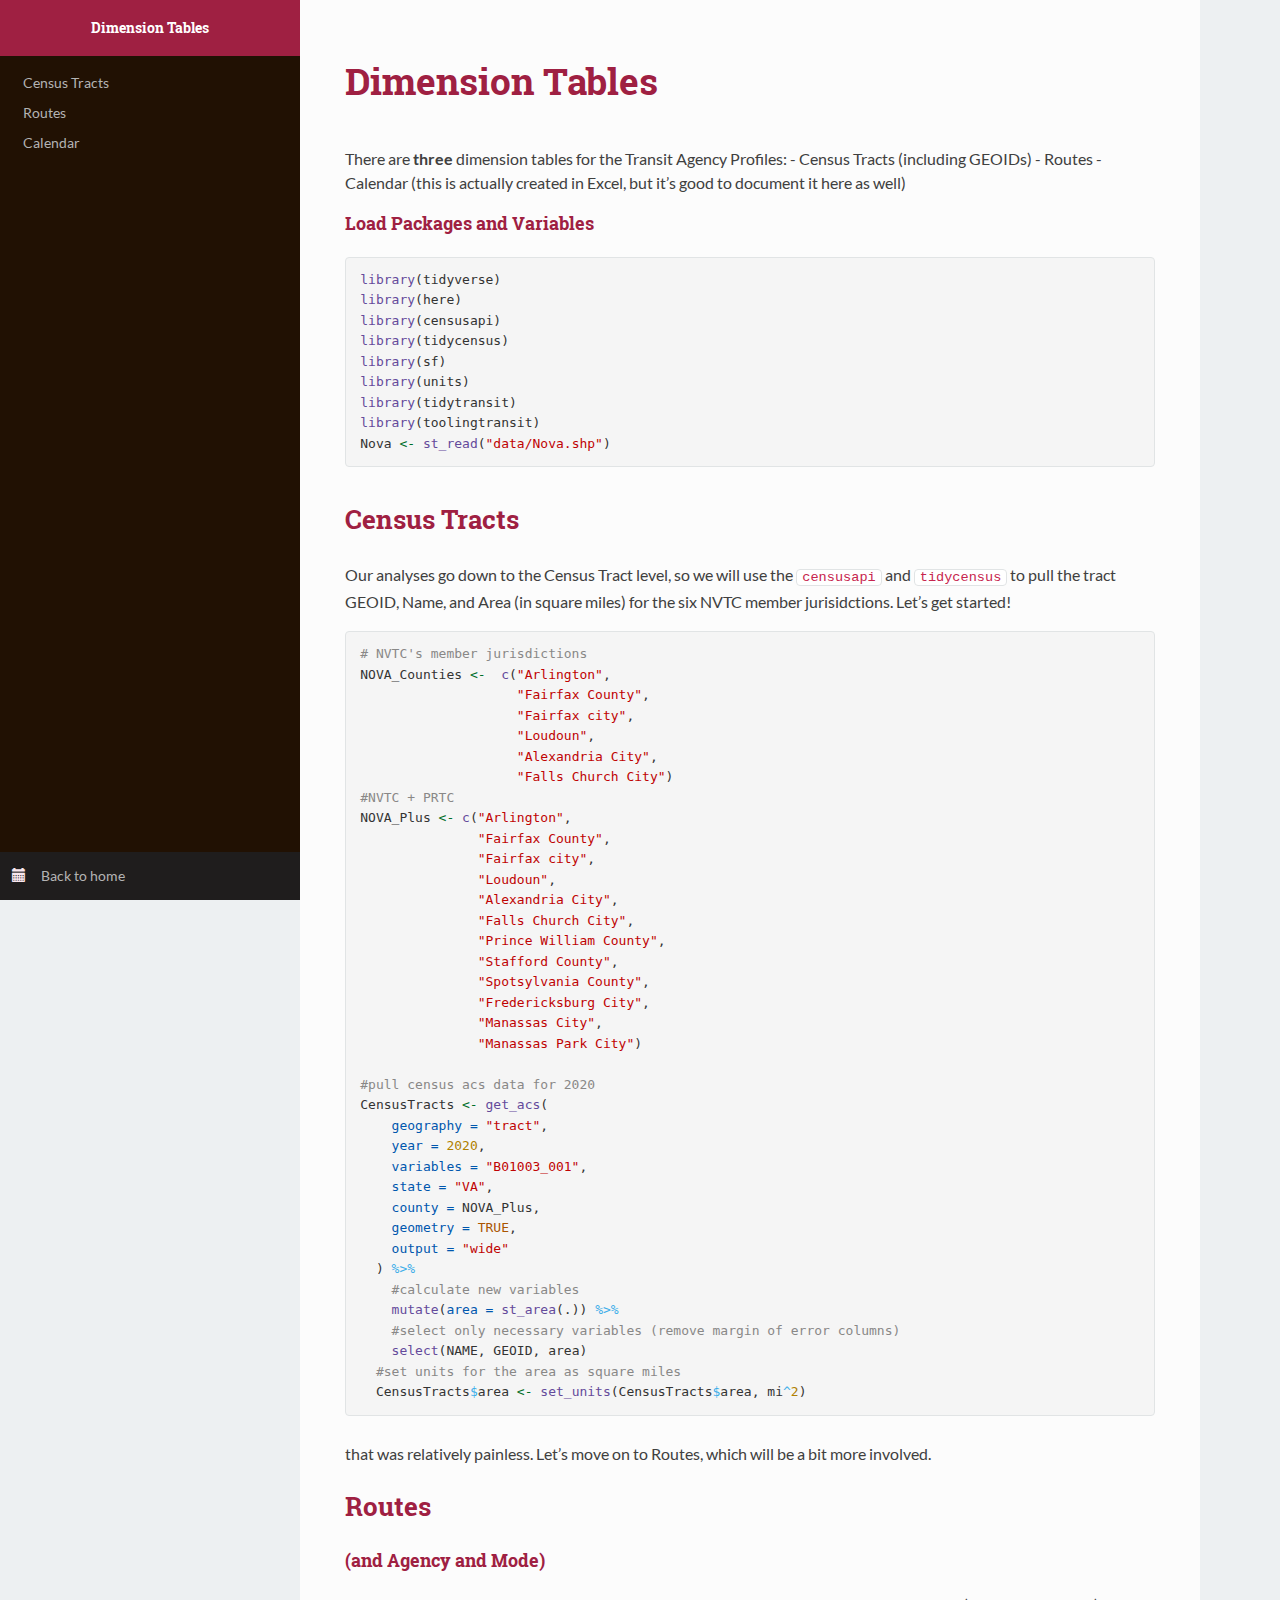
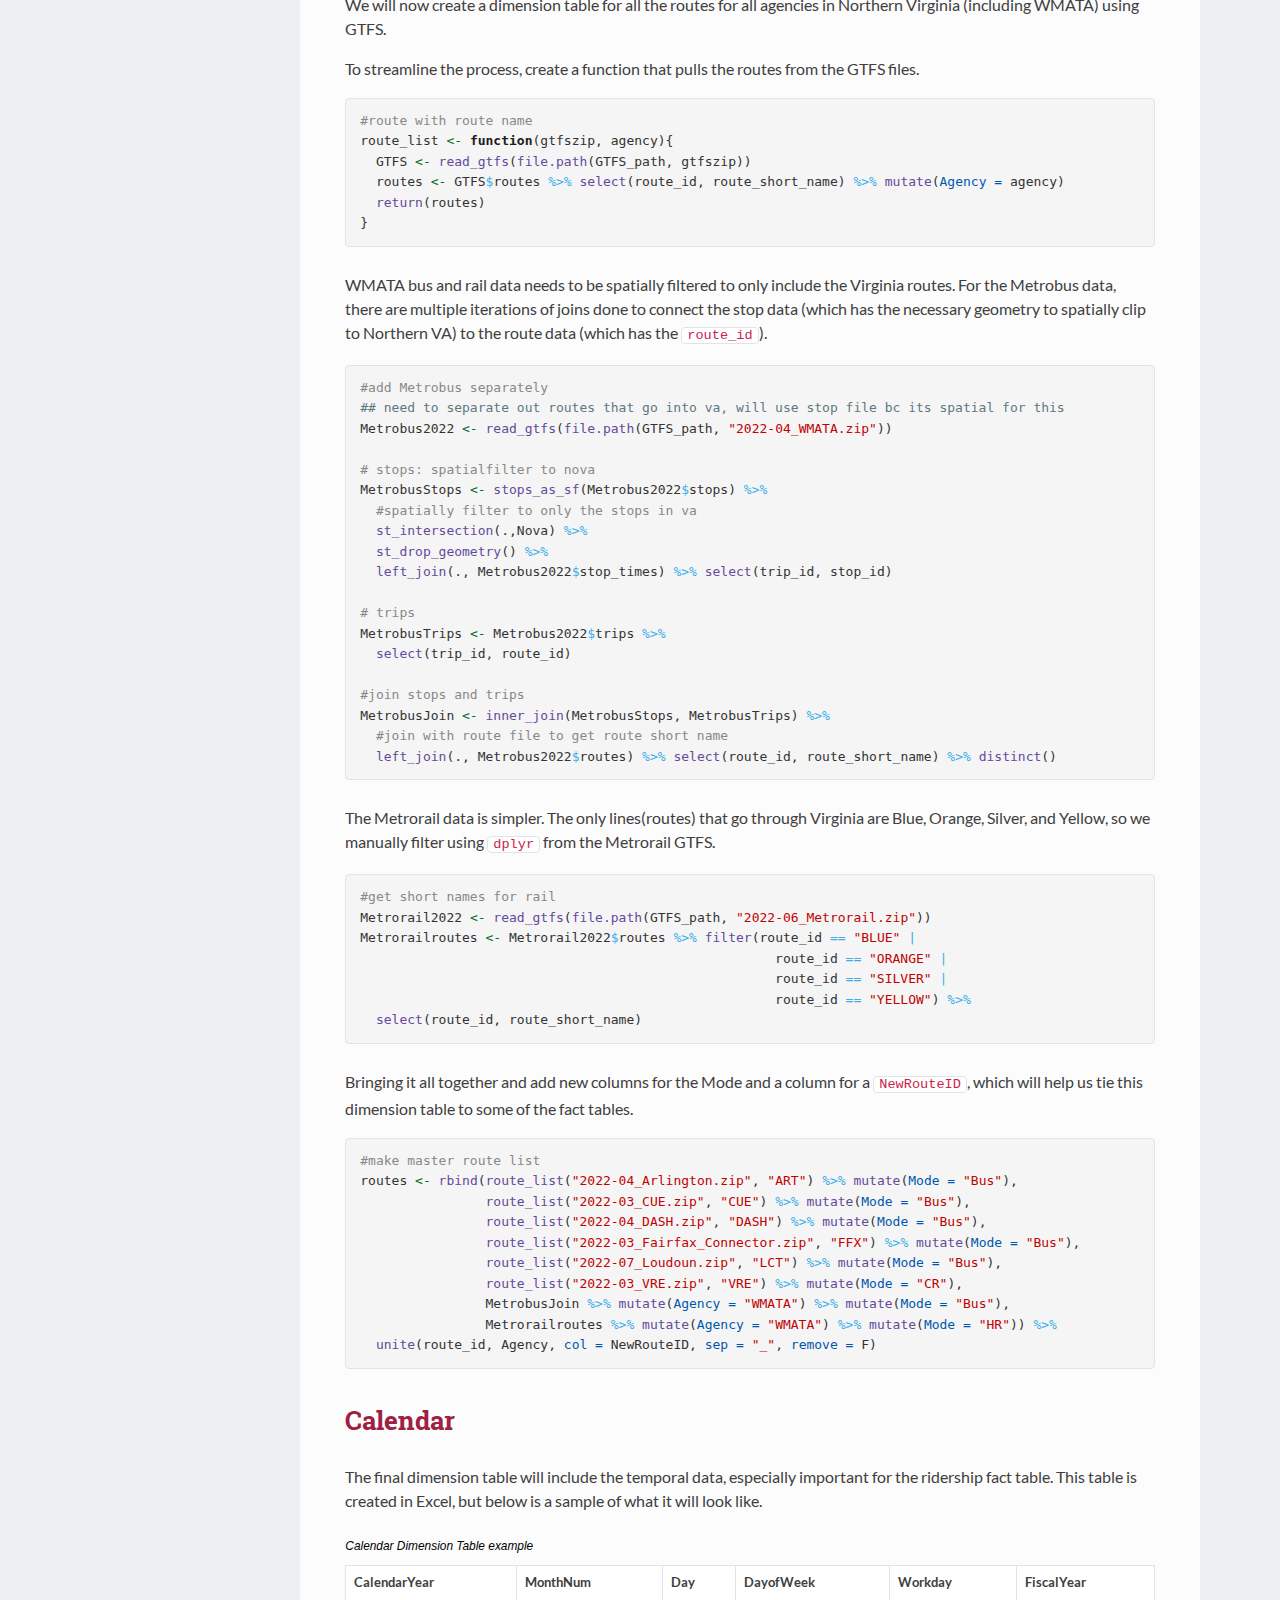
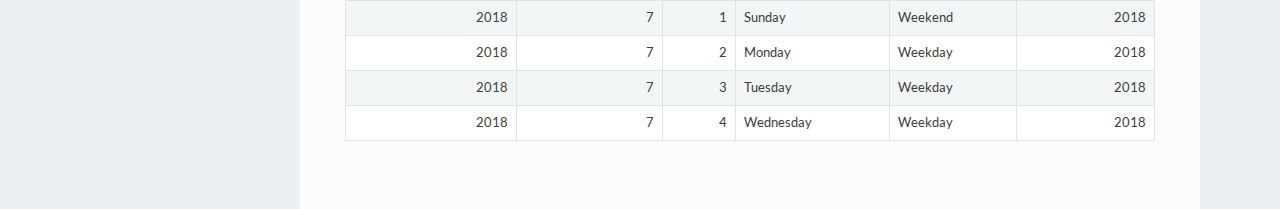
==== commit fe1aaf4d: "lil update only" ====
--- a/docs/Profiles_DimTables.html
+++ b/docs/Profiles_DimTables.html
@@ -228,23 +228,36 @@
 <span id="cb2-5"><a href="#cb2-5" aria-hidden="true" tabindex="-1"></a>                    <span class="st">&quot;Loudoun&quot;</span>,</span>
 <span id="cb2-6"><a href="#cb2-6" aria-hidden="true" tabindex="-1"></a>                    <span class="st">&quot;Alexandria City&quot;</span>,</span>
 <span id="cb2-7"><a href="#cb2-7" aria-hidden="true" tabindex="-1"></a>                    <span class="st">&quot;Falls Church City&quot;</span>)</span>
-<span id="cb2-8"><a href="#cb2-8" aria-hidden="true" tabindex="-1"></a></span>
-<span id="cb2-9"><a href="#cb2-9" aria-hidden="true" tabindex="-1"></a><span class="co">#pull census acs data for 2020</span></span>
-<span id="cb2-10"><a href="#cb2-10" aria-hidden="true" tabindex="-1"></a>CensusTracts <span class="ot">&lt;-</span> <span class="fu">get_acs</span>(</span>
-<span id="cb2-11"><a href="#cb2-11" aria-hidden="true" tabindex="-1"></a>    <span class="at">geography =</span> <span class="st">&quot;tract&quot;</span>,</span>
-<span id="cb2-12"><a href="#cb2-12" aria-hidden="true" tabindex="-1"></a>    <span class="at">year =</span> <span class="dv">2020</span>,</span>
-<span id="cb2-13"><a href="#cb2-13" aria-hidden="true" tabindex="-1"></a>    <span class="at">variables =</span> <span class="st">&quot;B01003_001&quot;</span>, </span>
-<span id="cb2-14"><a href="#cb2-14" aria-hidden="true" tabindex="-1"></a>    <span class="at">state =</span> <span class="st">&quot;VA&quot;</span>,</span>
-<span id="cb2-15"><a href="#cb2-15" aria-hidden="true" tabindex="-1"></a>    <span class="at">county =</span> NOVA_Counties,</span>
-<span id="cb2-16"><a href="#cb2-16" aria-hidden="true" tabindex="-1"></a>    <span class="at">geometry =</span> <span class="cn">TRUE</span>,</span>
-<span id="cb2-17"><a href="#cb2-17" aria-hidden="true" tabindex="-1"></a>    <span class="at">output =</span> <span class="st">&quot;wide&quot;</span></span>
-<span id="cb2-18"><a href="#cb2-18" aria-hidden="true" tabindex="-1"></a>  ) <span class="sc">%&gt;%</span></span>
-<span id="cb2-19"><a href="#cb2-19" aria-hidden="true" tabindex="-1"></a>    <span class="co">#calculate new variables</span></span>
-<span id="cb2-20"><a href="#cb2-20" aria-hidden="true" tabindex="-1"></a>    <span class="fu">mutate</span>(<span class="at">area =</span> <span class="fu">st_area</span>(.)) <span class="sc">%&gt;%</span></span>
-<span id="cb2-21"><a href="#cb2-21" aria-hidden="true" tabindex="-1"></a>    <span class="co">#select only necessary variables (remove margin of error columns)</span></span>
-<span id="cb2-22"><a href="#cb2-22" aria-hidden="true" tabindex="-1"></a>    <span class="fu">select</span>(NAME, GEOID, area)</span>
-<span id="cb2-23"><a href="#cb2-23" aria-hidden="true" tabindex="-1"></a>  <span class="co">#set units for the area as square miles</span></span>
-<span id="cb2-24"><a href="#cb2-24" aria-hidden="true" tabindex="-1"></a>  CensusTracts<span class="sc">$</span>area <span class="ot">&lt;-</span> <span class="fu">set_units</span>(CensusTracts<span class="sc">$</span>area, mi<span class="sc">^</span><span class="dv">2</span>)</span></code></pre></div>
+<span id="cb2-8"><a href="#cb2-8" aria-hidden="true" tabindex="-1"></a><span class="co">#NVTC + PRTC </span></span>
+<span id="cb2-9"><a href="#cb2-9" aria-hidden="true" tabindex="-1"></a>NOVA_Plus <span class="ot">&lt;-</span> <span class="fu">c</span>(<span class="st">&quot;Arlington&quot;</span>,</span>
+<span id="cb2-10"><a href="#cb2-10" aria-hidden="true" tabindex="-1"></a>               <span class="st">&quot;Fairfax County&quot;</span>,</span>
+<span id="cb2-11"><a href="#cb2-11" aria-hidden="true" tabindex="-1"></a>               <span class="st">&quot;Fairfax city&quot;</span>,</span>
+<span id="cb2-12"><a href="#cb2-12" aria-hidden="true" tabindex="-1"></a>               <span class="st">&quot;Loudoun&quot;</span>,</span>
+<span id="cb2-13"><a href="#cb2-13" aria-hidden="true" tabindex="-1"></a>               <span class="st">&quot;Alexandria City&quot;</span>,</span>
+<span id="cb2-14"><a href="#cb2-14" aria-hidden="true" tabindex="-1"></a>               <span class="st">&quot;Falls Church City&quot;</span>,</span>
+<span id="cb2-15"><a href="#cb2-15" aria-hidden="true" tabindex="-1"></a>               <span class="st">&quot;Prince William County&quot;</span>,</span>
+<span id="cb2-16"><a href="#cb2-16" aria-hidden="true" tabindex="-1"></a>               <span class="st">&quot;Stafford County&quot;</span>,</span>
+<span id="cb2-17"><a href="#cb2-17" aria-hidden="true" tabindex="-1"></a>               <span class="st">&quot;Spotsylvania County&quot;</span>,</span>
+<span id="cb2-18"><a href="#cb2-18" aria-hidden="true" tabindex="-1"></a>               <span class="st">&quot;Fredericksburg City&quot;</span>,</span>
+<span id="cb2-19"><a href="#cb2-19" aria-hidden="true" tabindex="-1"></a>               <span class="st">&quot;Manassas City&quot;</span>,</span>
+<span id="cb2-20"><a href="#cb2-20" aria-hidden="true" tabindex="-1"></a>               <span class="st">&quot;Manassas Park City&quot;</span>)</span>
+<span id="cb2-21"><a href="#cb2-21" aria-hidden="true" tabindex="-1"></a></span>
+<span id="cb2-22"><a href="#cb2-22" aria-hidden="true" tabindex="-1"></a><span class="co">#pull census acs data for 2020</span></span>
+<span id="cb2-23"><a href="#cb2-23" aria-hidden="true" tabindex="-1"></a>CensusTracts <span class="ot">&lt;-</span> <span class="fu">get_acs</span>(</span>
+<span id="cb2-24"><a href="#cb2-24" aria-hidden="true" tabindex="-1"></a>    <span class="at">geography =</span> <span class="st">&quot;tract&quot;</span>,</span>
+<span id="cb2-25"><a href="#cb2-25" aria-hidden="true" tabindex="-1"></a>    <span class="at">year =</span> <span class="dv">2020</span>,</span>
+<span id="cb2-26"><a href="#cb2-26" aria-hidden="true" tabindex="-1"></a>    <span class="at">variables =</span> <span class="st">&quot;B01003_001&quot;</span>, </span>
+<span id="cb2-27"><a href="#cb2-27" aria-hidden="true" tabindex="-1"></a>    <span class="at">state =</span> <span class="st">&quot;VA&quot;</span>,</span>
+<span id="cb2-28"><a href="#cb2-28" aria-hidden="true" tabindex="-1"></a>    <span class="at">county =</span> NOVA_Plus,</span>
+<span id="cb2-29"><a href="#cb2-29" aria-hidden="true" tabindex="-1"></a>    <span class="at">geometry =</span> <span class="cn">TRUE</span>,</span>
+<span id="cb2-30"><a href="#cb2-30" aria-hidden="true" tabindex="-1"></a>    <span class="at">output =</span> <span class="st">&quot;wide&quot;</span></span>
+<span id="cb2-31"><a href="#cb2-31" aria-hidden="true" tabindex="-1"></a>  ) <span class="sc">%&gt;%</span></span>
+<span id="cb2-32"><a href="#cb2-32" aria-hidden="true" tabindex="-1"></a>    <span class="co">#calculate new variables</span></span>
+<span id="cb2-33"><a href="#cb2-33" aria-hidden="true" tabindex="-1"></a>    <span class="fu">mutate</span>(<span class="at">area =</span> <span class="fu">st_area</span>(.)) <span class="sc">%&gt;%</span></span>
+<span id="cb2-34"><a href="#cb2-34" aria-hidden="true" tabindex="-1"></a>    <span class="co">#select only necessary variables (remove margin of error columns)</span></span>
+<span id="cb2-35"><a href="#cb2-35" aria-hidden="true" tabindex="-1"></a>    <span class="fu">select</span>(NAME, GEOID, area)</span>
+<span id="cb2-36"><a href="#cb2-36" aria-hidden="true" tabindex="-1"></a>  <span class="co">#set units for the area as square miles</span></span>
+<span id="cb2-37"><a href="#cb2-37" aria-hidden="true" tabindex="-1"></a>  CensusTracts<span class="sc">$</span>area <span class="ot">&lt;-</span> <span class="fu">set_units</span>(CensusTracts<span class="sc">$</span>area, mi<span class="sc">^</span><span class="dv">2</span>)</span></code></pre></div>
 <p>that was relatively painless. Let’s move on to Routes, which will be a bit more involved.</p>
 </div>
 <div id="routes" class="section level2">
